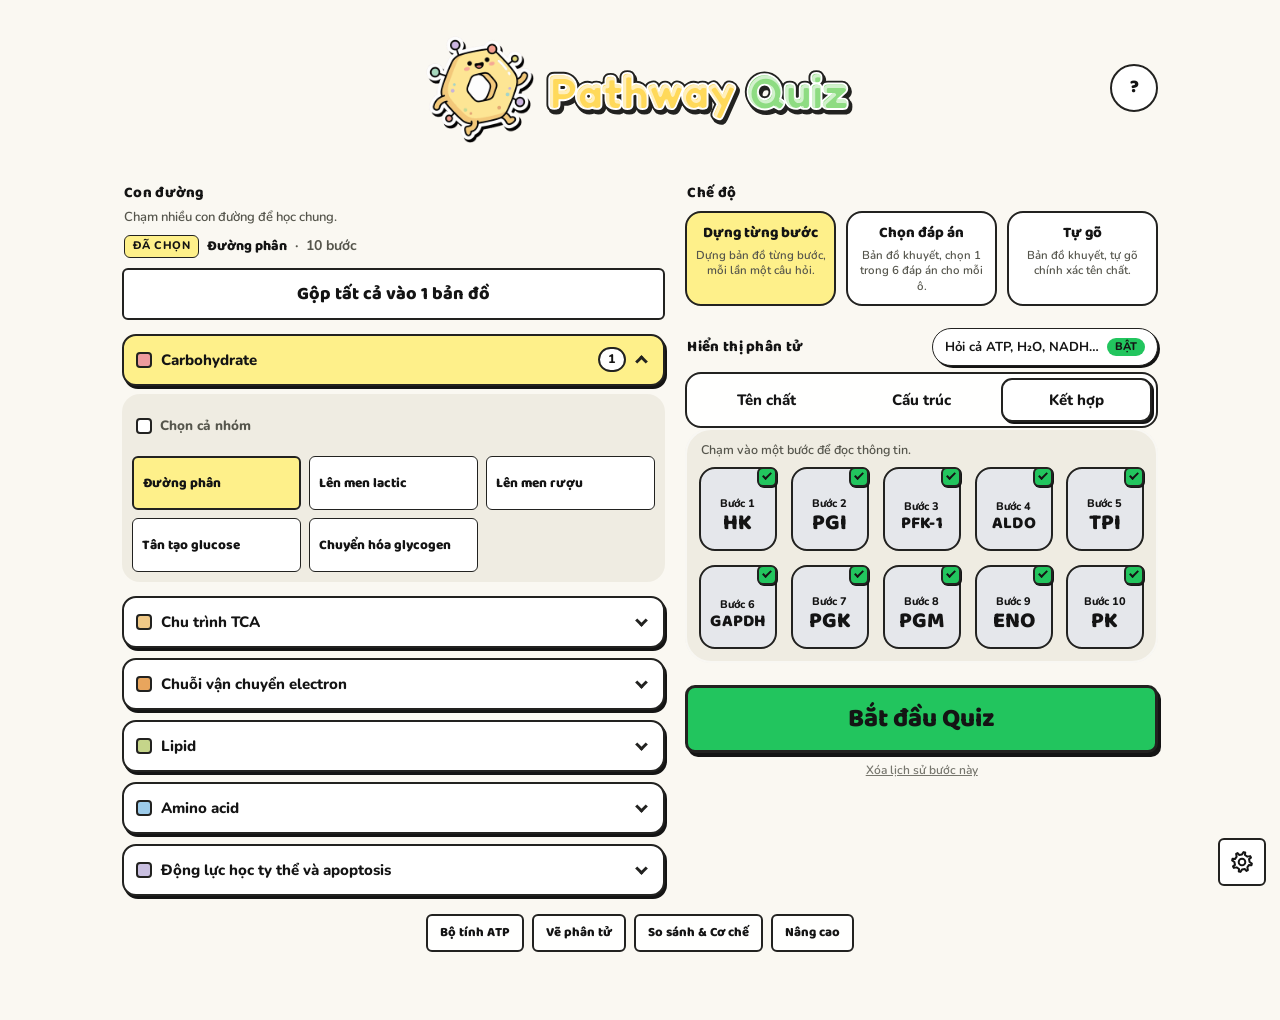
==== pathway_quiz.html @ 25099651 "ui(group-d): clean up step context strings, complete verification and acceptance criteria" ====
<!doctype html>
<!-- Pathway Quiz. Bản quyền © 2026 Benjamin E. Peterson. Bảo lưu mọi quyền. Được phép sử dụng miễn phí cho mục đích tự học và giảng dạy; xem LICENSE. Bản dịch tiếng Việt: Hybrid Catalog. -->
<html lang="vi">
<head>
	<meta charset="utf-8">
	<meta name="author" content="Benjamin E. Peterson">
	<meta name="copyright" content="Copyright (c) 2026 Benjamin E. Peterson. All rights reserved.">
	<meta name="viewport" content="width=device-width, initial-scale=1, viewport-fit=cover">
	<meta name="theme-color" content="#FBF8EA">
	<title>Trắc nghiệm Con đường Chuyển hóa</title>
	<link rel="preconnect" href="https://fonts.googleapis.com">
	<link rel="preconnect" href="https://fonts.gstatic.com" crossorigin>
	<link href="https://fonts.googleapis.com/css2?family=Baloo+2:wght@600;700;800&family=Nunito:wght@500;700;800&display=swap" rel="stylesheet">

	<script>
		/* The saved theme goes on the page before the first paint, so a dark page never flashes light. app.js applies it again at start. */
		(function () {
			var theme = 'light';
			try {
				var doc = JSON.parse(window.localStorage.getItem('mg.v1') || 'null');
				var pref = doc && doc.settings ? doc.settings.theme : null;
				if (pref === 'dark' || (pref === 'auto' && window.matchMedia && window.matchMedia('(prefers-color-scheme: dark)').matches)) { theme = 'dark'; }
			} catch (err) { theme = 'light'; }
			document.documentElement.setAttribute('data-theme', theme);
			if (theme === 'dark') { document.querySelector('meta[name="theme-color"]').setAttribute('content', '#282A36'); }
		})();
	</script>
<style>
:root {
/* === Thang viền & Bo góc (Border & Radius Hierarchy) === */
--mg-border-strong: 3px;
--mg-border-mid: 2px;
--mg-border-thin: 1px;
--mg-hairline: rgba(20, 20, 20, 0.14);
--mg-border: var(--mg-border-mid);

--mg-radius-lg: 14px;
--mg-radius-md: 10px;
--mg-radius-sm: 6px;
--mg-radius: var(--mg-radius-md);

/* === Thang bóng đổ (Shadow Hierarchy) === */
--mg-shadow-color: #141414;
--mg-shadow-strong: 3px 4px 0 var(--mg-shadow-color);
--mg-shadow-soft: 1px 2px 0 var(--mg-shadow-color);
--mg-shadow-none: none;
--mg-shadow: var(--mg-shadow-none);
--mg-shadow-sm: var(--mg-shadow-none);

/* === 1. Bảng màu Trung tính (Neutral Core Tokens) === */
--mg-bg: #FAF8F2;
--mg-ink: #141414;
--mg-ink-soft: #55554C;
--mg-line: #222220;
--mg-panel: #EFECE2;
--mg-surface: #FFFFFF;
--mg-surface-alpha: rgba(255, 255, 255, 0.9);
--mg-surface-soft: rgba(255, 255, 255, 0.7);
--mg-surface-faint: rgba(255, 255, 255, 0.5);
--mg-paper: #FFFFFF;
--mg-paper-soft: rgba(255, 255, 255, 0.6);
--mg-chartpaper: #FAF8F2;
--mg-scrim: rgba(20, 20, 20, 0.4);
--mg-placeholder: #8C8B82;

/* === 2. Màu nhấn & Trạng thái Chọn/Hỏi (Accent & Selection) === */
--mg-question: #FEF08A;
--mg-start: #22C55E;
--mg-start-hover: #16A34A;
--mg-option: var(--mg-surface);
--mg-option-hover: #F3F0E6;
--mg-enzyme-bg: var(--mg-panel);

/* === 3. Phản hồi Đúng / Sai (2 Feedback Colors Only) === */
--mg-correct: #22C55E;
--mg-wrong: #EF4444;
--mg-error-bg: #FEF2F2;
--mg-error-ink: #991B1B;
--mg-missed-line: var(--mg-wrong);
--mg-missed-fill: #FEE2E2;

/* === 4. Chip Cofactors (2 Nhóm màu + 1 Trung tính viền) === */
--mg-chip-adenylate: #FDE047;
--mg-chip-redox: #93C5FD;
--mg-chip-carrier: var(--mg-surface);
--mg-chip-ink: #141414;

/* === Aliases tương thích ngược cho SVG/Map & Components === */
--mg-blue: #2563EB;
--mg-orange: #EA580C;
--mg-gold: #FDE047;
--mg-sky: #93C5FD;
--mg-peach: #FDBA74;
--mg-gray: #E5E7EB;
--mg-art-bg: transparent;
--mg-on-paper: #141414;
--mg-ink-contrast: #FFFFFF;
--mg-outline-fill: #FFFFFF;
--mg-outline-stroke: #141414;
--mg-on-fill: #FFFFFF;
--mg-switch-track: #E5E7EB;
--mg-excluded-bg: #F3F0E6;
--mg-excluded-ink: #78716C;
--mg-panel-inset: rgba(255, 255, 255, 0.6);
--mg-struct: #141414;
--mg-struct-hl: #2563EB;
--mg-struct-pill: #DBEAFE;
--mg-map-adenylate: var(--mg-chip-adenylate);
--mg-map-adenylate-ink: #713F12;
--mg-map-redox: var(--mg-chip-redox);
--mg-map-redox-ink: #1E3A8A;
--mg-map-carrier: var(--mg-panel);
--mg-map-carrier-ink: #141414;
--mg-map-small: #FFFFFF;
--mg-map-small-ink: #141414;
--mg-tile-dim: none;
color-scheme: light;
--mg-tap: 44px;
--mg-max: 1100px;
--mg-font-display: 'Baloo 2', system-ui, 'Segoe UI', Roboto, sans-serif;
--mg-font-body: 'Nunito', system-ui, 'Segoe UI', Roboto, sans-serif;
--mg-font: var(--mg-font-body);
}
[data-theme="dark"] {
--mg-border-strong: 3px;
--mg-border-mid: 2px;
--mg-border-thin: 1px;
--mg-hairline: rgba(244, 244, 240, 0.14);
--mg-shadow-color: rgba(0, 0, 0, 0.5);

/* === 1. Bảng màu Trung tính Dark === */
--mg-bg: #21222C;
--mg-ink: #F4F4F0;
--mg-ink-soft: #A6ACCD;
--mg-line: #4E5579;
--mg-panel: #282A36;
--mg-surface: #343746;
--mg-surface-alpha: rgba(52, 55, 70, 0.9);
--mg-surface-soft: rgba(52, 55, 70, 0.7);
--mg-surface-faint: rgba(52, 55, 70, 0.5);
--mg-paper: #282A36;
--mg-paper-soft: #282A36;
--mg-chartpaper: #21222C;
--mg-scrim: rgba(15, 16, 22, 0.75);
--mg-placeholder: #7982A9;

/* === 2. Màu nhấn & Trạng thái Chọn/Hỏi Dark === */
--mg-question: #4C4863;
--mg-start: #535CA8;
--mg-start-hover: #5E67B4;
--mg-option: var(--mg-surface);
--mg-option-hover: #414558;
--mg-enzyme-bg: var(--mg-panel);

/* === 3. Phản hồi Đúng / Sai Dark === */
--mg-correct: #4ADE80;
--mg-wrong: #F87171;
--mg-error-bg: #452327;
--mg-error-ink: #FCA5A5;
--mg-missed-line: var(--mg-wrong);
--mg-missed-fill: #3A1D22;

/* === 4. Chip Cofactors Dark === */
--mg-chip-adenylate: #854D0E;
--mg-chip-redox: #1E40AF;
--mg-chip-carrier: var(--mg-surface);
--mg-chip-ink: #F4F4F0;

/* === Aliases tương thích Dark === */
--mg-blue: #60A5FA;
--mg-orange: #FB923C;
--mg-gold: #FACC15;
--mg-sky: #60A5FA;
--mg-peach: #FDBA74;
--mg-gray: #374151;
--mg-art-bg: transparent;
--mg-ink-contrast: #21222C;
--mg-outline-fill: #F4F4F0;
--mg-outline-stroke: #191A21;
--mg-on-fill: #FBFBF8;
--mg-switch-track: #44475A;
--mg-excluded-bg: #2B2D3C;
--mg-excluded-ink: #8189AD;
--mg-panel-inset: rgba(244, 244, 240, 0.05);
--mg-struct: #F4F4F0;
--mg-struct-hl: #60A5FA;
--mg-struct-pill: #1E3A8A;
--mg-map-adenylate: var(--mg-chip-adenylate);
--mg-map-adenylate-ink: #FEF08A;
--mg-map-redox: var(--mg-chip-redox);
--mg-map-redox-ink: #DBEAFE;
--mg-map-carrier: #383B4D;
--mg-map-carrier-ink: #ECECF4;
--mg-map-small: #343746;
--mg-map-small-ink: #ECECF4;
--mg-tile-dim: brightness(0.8) saturate(0.85);
color-scheme: dark;
}
*,
*::before,
*::after {
box-sizing: border-box;
}
html {
-webkit-text-size-adjust: 100%;
text-size-adjust: 100%;
background: var(--mg-bg);
}
html.mg-lock {
overflow: hidden;
}
body {
margin: 0;
min-height: 100vh;
min-height: 100dvh;
background: var(--mg-bg);
color: var(--mg-ink);
font: 700 16px/1.35 var(--mg-font);
-webkit-font-smoothing: antialiased;
-webkit-tap-highlight-color: transparent;
}
button,
input,
select,
textarea {
font: inherit;
color: inherit;
}
button {
touch-action: manipulation;
}
:focus-visible {
outline: 3px solid var(--mg-blue);
outline-offset: 3px;
}
@keyframes mg-fade {
from { opacity: 0; }
to { opacity: 1; }
}
@keyframes mg-enter {
from { opacity: 0; }
to { opacity: 1; }
}
@keyframes mg-shake {
10%,
90% { transform: translateX(-2px); }
20%,
80% { transform: translateX(4px); }
30%,
50%,
70% { transform: translateX(-7px); }
40%,
60% { transform: translateX(7px); }
}
@keyframes mg-pop {
0% { transform: scale(0.6); }
55% { transform: scale(1.08); }
100% { transform: scale(1); }
}
@keyframes mg-toast-in {
from { opacity: 0; transform: translateY(8px); }
to { opacity: 1; transform: none; }
}
.shake {
animation: mg-shake 0.42s cubic-bezier(0.36, 0.07, 0.19, 0.97) both;
}
.pop {
animation: mg-pop 0.35s cubic-bezier(0.3, 1.4, 0.6, 1) both;
}
.mg-app {
position: relative;
min-height: 100vh;
min-height: 100dvh;
background: var(--mg-bg);
overflow-x: hidden;
overflow-x: clip;
}
.mg-backdrop {
position: fixed;
inset: 0;
z-index: 0;
overflow: hidden;
pointer-events: none;
}
.mg-backdrop svg {
position: absolute;
inset: 0;
width: 100%;
height: 100%;
opacity: 0.2;
filter: blur(7px);
}
.mg-stage {
position: relative;
z-index: 1;
min-height: 100vh;
min-height: 100dvh;
}
.mg-screen {
position: relative;
width: 100%;
max-width: var(--mg-max);
min-height: 100vh;
min-height: 100dvh;
margin: 0 auto;
padding: 12px 16px 104px;
}
.mg-screen.is-entering {
animation: mg-enter 0.24s ease-out both;
}
.mg-screen.mg-screen--quiz {
max-width: none;
padding: 0;
}
.mg-corner {
position: fixed;
inset: 0;
z-index: 30;
pointer-events: none;
}
.mg-corner__back,
.mg-corner__gear {
position: absolute;
bottom: 14px;
pointer-events: auto;
}
.mg-corner__back {
left: 14px;
}
.mg-corner__gear {
right: 14px;
}
.mg-app[data-screen="select"] .mg-corner__back,
.mg-app[data-screen="quiz"] .mg-corner__back,
.mg-app[data-screen="quiz"] .mg-corner__gear,
.mg-app[data-screen="results"] .mg-corner__gear {
display: none;
}
@media (max-height: 520px) {
.mg-corner__back,
.mg-corner__gear {
top: 10px;
bottom: auto;
}
}
.mg-title {
margin: 0;
font: 800 30px/1.1 var(--mg-font);
letter-spacing: 0.01em;
text-align: center;
}
.mg-brand {
display: flex;
align-items: center;
justify-content: center;
gap: 8px;
}
.mg-brand__mascot {
flex: none;
width: 62px;
height: auto;
transform-origin: 50% 90%;
animation: mg-bob 3.4s ease-in-out infinite;
}
.mg-brand__text {
display: block;
line-height: 0;
}
.mg-brand__title {
display: block;
width: auto;
height: 46px;
overflow: visible;
}
.mg-brand__sr {
position: absolute;
width: 1px;
height: 1px;
overflow: hidden;
clip: rect(0 0 0 0);
white-space: nowrap;
}
@keyframes mg-bob {
0%, 100% { transform: translateY(0) rotate(-3deg); }
50% { transform: translateY(-4px) rotate(3deg); }
}
@media (prefers-reduced-motion: reduce) {
.mg-brand__mascot { animation: none; }
}
.mg-subtitle {
margin: 4px 0 0;
font: 700 15px/1.35 var(--mg-font);
color: var(--mg-ink-soft);
text-align: center;
}
.mg-label {
margin: 0 0 6px 2px;
font: 800 14px/1.2 var(--mg-font);
color: var(--mg-ink-soft);
}
.mg-hint {
margin: 10px 2px 0;
font: 700 13px/1.4 var(--mg-font);
color: var(--mg-ink-soft);
text-align: center;
}
.mg-outlined {
color: var(--mg-outline-fill);
text-shadow:
0 3px 0 var(--mg-outline-stroke),
0 -2px 0 var(--mg-outline-stroke),
-2px 0 0 var(--mg-outline-stroke),
2px 0 0 var(--mg-outline-stroke),
-2px -2px 0 var(--mg-outline-stroke),
2px -2px 0 var(--mg-outline-stroke),
-2px 2px 0 var(--mg-outline-stroke),
2px 2px 0 var(--mg-outline-stroke);
}
@supports (paint-order: stroke fill) {
.mg-outlined {
text-shadow: none;
-webkit-text-stroke: 5px var(--mg-outline-stroke);
paint-order: stroke fill;
word-spacing: 0.16em;
}
}
.mg-btn {
display: inline-flex;
align-items: center;
justify-content: center;
gap: 8px;
min-height: var(--mg-tap);
margin: 0;
padding: 10px 20px;
font: 800 18px/1.15 var(--mg-font);
color: var(--mg-ink);
text-align: center;
background: var(--mg-option);
border: var(--mg-border) solid var(--mg-line);
border-radius: 16px;
box-shadow: var(--mg-shadow-sm);
cursor: pointer;
user-select: none;
transition: transform 0.08s ease, box-shadow 0.08s ease, background-color 0.15s ease;
}
.mg-btn:active:not(:disabled) {
transform: translate(2px, 3px);
box-shadow: 1px 1px 0 var(--mg-shadow-color);
}
.mg-btn:disabled {
opacity: 0.5;
cursor: default;
}
.mg-btn--primary {
width: 100%;
min-height: 64px;
padding: 10px 20px;
font-size: 24px;
background: var(--mg-start);
border-radius: 20px;
box-shadow: var(--mg-shadow);
}
.mg-btn--ghost {
background: var(--mg-surface-alpha);
}
.mg-btn--danger {
background: var(--mg-wrong);
color: var(--mg-on-paper);
}
.mg-btn--danger.is-armed {
background: var(--mg-orange);
color: var(--mg-on-fill);
text-shadow: 0 1px 0 var(--mg-on-paper);
}
.mg-empty {
display: flex;
flex-direction: column;
align-items: center;
justify-content: center;
gap: 4px;
min-height: 120px;
padding: 18px 14px;
text-align: center;
border: 2.5px dashed var(--mg-placeholder);
border-radius: 18px;
}
.mg-empty__title {
margin: 0;
font: 800 17px/1.25 var(--mg-font);
color: var(--mg-ink);
}
.mg-empty__text {
margin: 0;
font: 700 13.5px/1.4 var(--mg-font);
color: var(--mg-ink-soft);
}
.mg-history {
display: flex;
flex-wrap: wrap;
justify-content: center;
gap: 8px 10px;
margin: 12px 0 0;
}
.mg-history__btn {
padding: 6px 18px;
font-size: 15px;
}
.mg-history__btn.is-armed {
background: var(--mg-orange);
color: var(--mg-on-fill);
text-shadow: 0 1px 0 var(--mg-on-paper);
}
.mg-btn--block {
width: 100%;
}
.mg-btn--icon {
width: 48px;
min-width: 48px;
height: 48px;
min-height: 48px;
padding: 0;
background: var(--mg-surface);
border-radius: 50%;
}
.mg-btn--icon .mg-icon {
width: 24px;
height: 24px;
}
.mg-card {
position: relative;
padding: 16px;
background: var(--mg-surface);
border: var(--mg-border) solid var(--mg-line);
border-radius: var(--mg-radius);
box-shadow: var(--mg-shadow);
}
.mg-card--question {
background: var(--mg-question);
}
.mg-card--option {
background: var(--mg-option);
}
.mg-option {
position: relative;
display: flex;
align-items: center;
justify-content: center;
width: 100%;
min-height: 72px;
margin: 0;
padding: 10px 8px;
overflow: hidden;
font: 800 18px/1.15 var(--mg-font);
color: var(--mg-ink);
text-align: center;
background: var(--mg-option);
border: var(--mg-border) solid var(--mg-line);
border-radius: var(--mg-radius);
box-shadow: var(--mg-shadow);
cursor: pointer;
user-select: none;
transition: transform 0.08s ease, box-shadow 0.08s ease, background-color 0.2s ease, opacity 0.2s ease;
}
.mg-option > svg {
display: block;
max-width: 100%;
height: auto;
}
.mg-option:active:not(:disabled):not(.is-disabled):not(.is-eliminated) {
transform: translate(2px, 3px);
box-shadow: 2px 2px 0 var(--mg-shadow-color);
}
.mg-option.is-correct {
background: var(--mg-correct);
}
.mg-option.is-wrong {
background: var(--mg-wrong);
}
.mg-option.is-disabled {
cursor: default;
}
.mg-option.is-eliminated {
background: var(--mg-gray);
box-shadow: none;
opacity: 0.45;
cursor: not-allowed;
}
.mg-option.is-correct::after,
.mg-option.is-wrong::after {
content: "";
position: absolute;
left: 50%;
top: 50%;
width: min(58%, 110px);
aspect-ratio: 1 / 1;
transform: translate(-50%, -50%);
background: center / contain no-repeat;
opacity: 0.2;
pointer-events: none;
}
.mg-option.is-correct::after {
background-image: url("data:image/svg+xml,%3Csvg xmlns='http://www.w3.org/2000/svg' viewBox='0 0 24 24'%3E%3Cpath d='M4 12.5l5 5L20 6.5' fill='none' stroke='%23141414' stroke-width='3' stroke-linecap='round' stroke-linejoin='round'/%3E%3C/svg%3E");
}
.mg-option.is-wrong::after {
background-image: url("data:image/svg+xml,%3Csvg xmlns='http://www.w3.org/2000/svg' viewBox='0 0 24 24'%3E%3Cpath d='M6 6l12 12M18 6L6 18' fill='none' stroke='%23141414' stroke-width='3' stroke-linecap='round'/%3E%3C/svg%3E");
}
.mg-grid {
display: grid;
gap: 12px;
}
.mg-grid--2x2 {
grid-template-columns: repeat(2, minmax(0, 1fr));
}
.mg-grid--2x3 {
grid-template-columns: repeat(3, minmax(0, 1fr));
}
.mg-grid--2x3 .mg-option {
min-height: 84px;
font-size: clamp(15px, 4.4vw, 18px);
}
.mg-grid--auto {
grid-template-columns: repeat(auto-fill, minmax(var(--mg-min, 120px), 1fr));
}
.mg-tile {
position: relative;
min-width: 0;
min-height: 84px;
container-type: inline-size;
background: var(--mg-gray);
border: var(--mg-border) solid var(--mg-line);
border-radius: 16px;
box-shadow: var(--mg-shadow-sm);
transition: opacity 0.2s ease;
}
.mg-tile__body {
display: flex;
flex-direction: column;
align-items: center;
justify-content: center;
gap: 3px;
width: 100%;
height: 100%;
min-height: 78px;
margin: 0;
padding: 20px 1px 8px;
background: transparent;
border: 0;
border-radius: 12px;
color: var(--mg-ink);
text-align: center;
cursor: pointer;
}
.mg-tile__step {
font: 800 11px/1 var(--mg-font);
color: var(--mg-ink);
white-space: nowrap;
}
.mg-tile__name {
font: 800 19px/1.05 var(--mg-font);
font-size: min(19px, 34cqi);
letter-spacing: 0.01em;
white-space: nowrap;
}
.mg-tile__name.is-long {
font-size: min(14px, 26cqi);
}
.mg-tile__name.is-xlong {
font-size: min(14px, calc(150cqi / var(--n, 8)));
}
.mg-tile__pct {
display: inline-flex;
align-items: center;
gap: 3px;
font: 800 12px/1 var(--mg-font);
white-space: nowrap;
}
.mg-tile__pct .mg-icon {
width: 13px;
height: 13px;
stroke-width: 3.4;
}
.mg-tile__toggle {
position: absolute;
top: -14px;
right: -14px;
z-index: 2;
display: flex;
align-items: center;
justify-content: center;
width: 44px;
height: 44px;
margin: 0;
padding: 0;
background: transparent;
border: 0;
border-radius: 50%;
cursor: pointer;
}
.mg-tile__toggle::before {
content: "";
position: absolute;
left: 50%;
top: 50%;
width: 22px;
height: 22px;
transform: translate(-50%, -50%);
background: var(--mg-surface);
border: 2.5px solid var(--mg-line);
border-radius: 50%;
}
.mg-tile__toggle .mg-icon {
position: relative;
width: 12px;
height: 12px;
stroke-width: 3.4;
}
.mg-tile.is-excluded {
background: var(--mg-excluded-bg) !important;
border-style: dashed;
box-shadow: none;
opacity: 0.85;
}
.mg-tile.is-excluded .mg-tile__name,
.mg-tile.is-excluded .mg-tile__step {
color: var(--mg-excluded-ink);
}
.mg-tiles {
display: grid;
grid-template-columns: repeat(var(--mg-cols, 5), minmax(0, 1fr));
gap: 10px;
}
.mg-panel {
padding: 14px;
background: var(--mg-panel);
border-radius: 26px;
box-shadow: inset 0 0 0 2px var(--mg-panel-inset);
}
.mg-choices {
display: grid;
grid-template-columns: repeat(3, minmax(0, 1fr));
gap: 10px;
}
.mg-choice {
display: flex;
flex-direction: column;
align-items: flex-start;
gap: 5px;
min-width: 0;
min-height: 96px;
margin: 0;
padding: 11px 10px 10px;
color: var(--mg-ink);
text-align: left;
background: var(--mg-option);
border: var(--mg-border) solid var(--mg-line);
border-radius: 16px;
box-shadow: var(--mg-shadow-sm);
cursor: pointer;
transition: transform 0.08s ease, box-shadow 0.08s ease, background-color 0.15s ease;
}
.mg-choice:active {
transform: translate(2px, 3px);
box-shadow: 1px 1px 0 var(--mg-shadow-color);
}
.mg-choice.is-selected {
background: var(--mg-question);
}
.mg-choice__dot {
display: block;
flex: none;
width: 16px;
height: 16px;
background: var(--mg-gold);
border: 2.5px solid var(--mg-line);
border-radius: 50%;
}
.mg-choice__title {
font: 800 16px/1.15 var(--mg-font);
overflow-wrap: anywhere;
}
.mg-choice__text {
font: 700 12px/1.3 var(--mg-font);
color: var(--mg-ink-soft);
overflow-wrap: anywhere;
}
.mg-choice--mode {
align-items: center;
justify-content: center;
min-height: 56px;
text-align: center;
}
.mg-segmented {
display: flex;
gap: 4px;
padding: 4px;
background: var(--mg-surface-alpha);
border: var(--mg-border) solid var(--mg-line);
border-radius: 16px;
}
.mg-segmented > button {
flex: 1 1 0;
min-width: 0;
min-height: var(--mg-tap);
margin: 0;
padding: 6px 6px;
background: transparent;
border: 2.5px solid transparent;
border-radius: 11px;
font: 800 15px/1.1 var(--mg-font);
color: var(--mg-ink);
cursor: pointer;
}
.mg-segmented > button.is-active,
.mg-segmented > button[aria-pressed="true"] {
background: var(--mg-option);
border-color: var(--mg-line);
box-shadow: 2px 2px 0 var(--mg-shadow-color);
}
.mg-switch {
position: relative;
flex: none;
width: 64px;
height: 44px;
margin: 0;
padding: 0;
background: transparent;
border: 0;
cursor: pointer;
}
.mg-switch::before {
content: "";
position: absolute;
left: 3px;
right: 3px;
top: 5px;
bottom: 5px;
background: var(--mg-switch-track);
border: var(--mg-border) solid var(--mg-line);
border-radius: 999px;
}
.mg-switch::after {
content: "";
position: absolute;
top: 11px;
left: 9px;
width: 22px;
height: 22px;
background: var(--mg-ink);
border-radius: 50%;
transition: transform 0.18s ease;
}
.mg-switch[aria-checked="true"]::before {
background: var(--mg-correct);
}
.mg-switch[aria-checked="true"]::after {
transform: translateX(24px);
}
.mg-input {
display: block;
width: 100%;
min-height: 56px;
padding: 12px 16px;
font: 800 20px/1.2 var(--mg-font);
color: var(--mg-ink);
background: var(--mg-surface);
border: var(--mg-border) solid var(--mg-line);
border-radius: 16px;
box-shadow: var(--mg-shadow-sm);
outline: none;
}
.mg-input:focus {
outline: 3px solid var(--mg-blue);
outline-offset: 3px;
}
.mg-input::placeholder {
color: var(--mg-placeholder);
font-weight: 700;
}
.mg-chip {
display: inline-flex;
align-items: center;
justify-content: center;
min-width: 52px;
height: 30px;
padding: 0 11px;
font: 800 13px/1 var(--mg-font);
white-space: nowrap;
background: var(--mg-gray);
border: 2.5px solid var(--mg-line);
border-radius: 999px;
box-shadow: 2px 2px 0 var(--mg-shadow-color);
}
.mg-chip--adenylate {
background: var(--mg-chip-adenylate);
}
.mg-chip--redox {
background: var(--mg-chip-redox);
}
.mg-chip--carrier {
background: var(--mg-chip-carrier);
}
.mg-chip--small {
background: var(--mg-gray);
}
.mg-header {
display: flex;
align-items: center;
gap: 14px;
padding: 10px 14px;
font: 800 24px/1 var(--mg-font);
}
.mg-count {
display: inline-flex;
align-items: center;
gap: 6px;
font: 800 24px/1 var(--mg-font);
font-variant-numeric: tabular-nums;
}
.mg-count .mg-icon {
width: 26px;
height: 26px;
}
.mg-count--right .mg-icon__disc {
fill: var(--mg-correct);
}
.mg-count--wrong .mg-icon__disc {
fill: var(--mg-wrong);
}
.mg-timer {
margin-left: auto;
font: 800 24px/1 var(--mg-font);
font-variant-numeric: tabular-nums;
}
.mg-progress {
position: relative;
height: 14px;
overflow: hidden;
background: var(--mg-surface);
border: 2.5px solid var(--mg-line);
border-radius: 999px;
}
.mg-progress > span {
display: block;
height: 100%;
width: 0;
background: var(--mg-correct);
transition: width 0.3s ease;
}
.mg-icon {
display: block;
flex: none;
width: 22px;
height: 22px;
overflow: visible;
fill: none;
stroke: currentColor;
stroke-width: 2.8;
stroke-linecap: round;
stroke-linejoin: round;
}
.mg-icon__disc {
fill: var(--mg-surface);
stroke: var(--mg-ink);
stroke-width: 2;
}
.mg-modal {
position: fixed;
inset: 0;
z-index: 50;
display: flex;
align-items: center;
justify-content: center;
padding: 16px;
background: var(--mg-scrim);
animation: mg-fade 0.18s ease-out both;
}
.mg-modal__panel {
position: relative;
width: min(100%, 480px);
max-width: 560px;
max-height: calc(100vh - 32px);
max-height: calc(100dvh - 32px);
overflow-y: auto;
padding: 22px 20px 20px;
background: var(--mg-surface);
border: var(--mg-border) solid var(--mg-line);
border-radius: 22px;
box-shadow: var(--mg-shadow);
}
.mg-modal__panel--wide {
width: min(100%, 560px);
}
.mg-sheet {
width: min(100%, 560px);
max-width: 560px;
margin-left: auto;
margin-right: auto;
}
.mg-modal__panel.mg-card--option {
background: var(--mg-option);
}
.mg-modal__panel:focus {
outline: none;
}
.mg-modal__close {
position: absolute;
top: 10px;
right: 10px;
z-index: 2;
}
.mg-modal__title {
margin: 0 44px 14px 0;
font: 800 26px/1.1 var(--mg-font);
}
.mg-settings {
display: grid;
gap: 12px;
}
.mg-settings__note {
margin: 0;
font: 700 14px/1.4 var(--mg-font);
color: var(--mg-ink-soft);
}
.mg-setting {
display: grid;
grid-template-columns: minmax(0, 1fr) auto;
align-items: center;
gap: 12px;
padding: 12px 14px;
background: var(--mg-option);
border: 2.5px solid var(--mg-line);
border-radius: 16px;
}
.mg-setting--stack {
grid-template-columns: minmax(0, 1fr);
}
.mg-setting__title {
font: 800 17px/1.25 var(--mg-font);
}
.mg-setting__text {
margin-top: 2px;
font: 700 13px/1.35 var(--mg-font);
color: var(--mg-ink-soft);
}
.mg-setting--stack .mg-btn {
margin-top: 12px;
}
.mg-toasts {
position: fixed;
left: 0;
right: 0;
bottom: 84px;
z-index: 60;
display: flex;
flex-direction: column;
align-items: center;
gap: 8px;
padding: 0 16px;
pointer-events: none;
}
.mg-toast {
max-width: min(100%, 420px);
padding: 11px 18px;
font: 800 16px/1.3 var(--mg-font);
text-align: center;
background: var(--mg-surface);
border: var(--mg-border) solid var(--mg-line);
border-radius: 16px;
box-shadow: var(--mg-shadow-sm);
animation: mg-toast-in 0.2s ease-out both;
transition: opacity 0.2s ease, transform 0.2s ease;
}
.mg-toast.is-leaving {
opacity: 0;
transform: translateY(6px);
}
@media (max-width: 899px) {
.mg-toasts {
top: calc(env(safe-area-inset-top, 0px) + 76px);
bottom: auto;
}
}
.mg-select__head {
padding-top: 6px;
}
.mg-select__body {
display: grid;
grid-template-columns: minmax(0, 1fr);
gap: 16px;
margin-top: 10px;
}
.mg-section {
margin-top: 16px;
}
.mg-section:first-child {
margin-top: 0;
}
.mg-intro {
display: flex;
flex-wrap: wrap;
align-items: center;
justify-content: center;
gap: 6px 10px;
width: fit-content;
max-width: 100%;
margin: 8px auto 0;
padding: 6px 8px 6px 16px;
background: var(--mg-surface-soft);
border: 2.5px solid var(--mg-line);
border-radius: 14px;
font: 700 14px/1.3 var(--mg-font);
}
.mg-intro__more {
min-height: 36px;
padding: 2px 14px;
font-size: 14px;
}
.mg-intro__close {
width: 36px;
height: 36px;
min-height: 36px;
}
.mg-help-open {
display: flex;
width: fit-content;
margin: 8px auto 0;
min-height: var(--mg-tap);
padding: 6px 18px;
font-size: 16px;
}
.mg-howto {
margin: 0;
padding: 0 0 4px 22px;
display: grid;
gap: 12px;
font: 700 15px/1.4 var(--mg-font);
}
.mg-howto strong {
display: block;
font-weight: 800;
}
.mg-howto span {
color: var(--mg-ink-soft);
}
.mg-select__foot {
margin-top: 18px;
padding-bottom: 124px;
}
.mg-select__foot .mg-select__tools > .mg-btn {
margin-top: 0;
}
.mg-dock {
position: fixed;
left: 0;
right: 0;
bottom: 0;
z-index: 25;
padding: 12px 84px calc(14px + env(safe-area-inset-bottom, 0px)) 14px;
background: var(--mg-bg);
border-top: var(--mg-border) solid var(--mg-line);
}
.mg-dock .mg-btn--primary {
min-height: 60px;
font-size: 22px;
}
.mg-advanced {
display: flex;
flex-direction: column;
gap: 18px;
}
.mg-advanced__text {
margin: 0;
font: 700 16px/1.45 var(--mg-font);
color: var(--mg-ink);
}
.mg-dock__total {
margin: 0 0 8px;
font: 800 15px/1.2 var(--mg-font);
color: var(--mg-ink);
text-align: center;
}
.mg-panel--steps {
max-height: 44vh;
overflow-y: auto;
scrollbar-width: thin;
}
.mg-detail {
display: flex;
flex-direction: column;
gap: 14px;
}
.mg-detail__head {
display: grid;
grid-template-columns: auto minmax(0, 1fr);
align-items: center;
gap: 10px;
padding-right: 40px;
}
.mg-detail__head--solo {
grid-template-columns: minmax(0, 1fr);
}
.mg-detail__code {
align-self: start;
font: 800 30px/1 var(--mg-font);
color: var(--mg-ink-soft);
white-space: nowrap;
}
.mg-detail__chip {
align-self: start;
height: 34px;
font-size: 15px;
}
.mg-detail__title {
margin: 0;
font: 800 26px/1.12 var(--mg-font);
text-align: center;
overflow-wrap: break-word;
}
.mg-detail__title.is-long {
font-size: 21px;
-webkit-text-stroke-width: 3px;
}
.mg-detail__title.is-xlong {
font-size: 20px;
-webkit-text-stroke-width: 3px;
}
.mg-detail__struct {
display: flex;
align-items: center;
justify-content: center;
min-height: 170px;
padding: 6px;
background: var(--mg-paper-soft);
border-radius: 16px;
}
.mg-detail__struct svg {
display: block;
max-width: 100%;
height: auto;
}
.mg-info {
display: grid;
gap: 6px;
margin: 0;
padding: 12px 14px;
background: var(--mg-surface-faint);
border-radius: 16px;
}
.mg-info__row {
display: flex;
align-items: baseline;
justify-content: space-between;
gap: 12px;
font: 800 15px/1.35 var(--mg-font);
}
.mg-info dt {
flex: none;
font-weight: 700;
color: var(--mg-ink-soft);
}
.mg-info dd {
min-width: 0;
margin: 0;
text-align: right;
overflow-wrap: anywhere;
}
.mg-detail__note {
margin: 0;
font: 700 15px/1.45 var(--mg-font);
}
.mg-eq {
display: flex;
flex-direction: column;
align-items: center;
gap: 6px;
}
.mg-eq__side {
display: flex;
flex: none;
flex-wrap: wrap;
align-items: center;
justify-content: center;
gap: 8px 6px;
max-width: 100%;
}
.mg-eq__item {
display: flex;
flex-direction: column;
align-items: center;
gap: 3px;
min-width: 0;
}
.mg-eq__mol {
display: flex;
align-items: center;
justify-content: center;
width: 100px;
height: 80px;
padding: 4px;
background: var(--mg-paper);
border: 2.5px solid var(--mg-line);
border-radius: 14px;
}
.mg-eq__mol svg {
display: block;
max-width: 100%;
height: auto;
}
.mg-eq__mol--text {
font: 800 15px/1 var(--mg-font);
}
.mg-eq__name {
max-width: 110px;
font: 800 12px/1.15 var(--mg-font);
text-align: center;
overflow-wrap: anywhere;
}
.mg-eq__op {
font: 800 20px/1 var(--mg-font);
padding: 0 2px;
}
.mg-eq__arrow {
display: flex;
flex: none;
flex-direction: column;
align-items: center;
gap: 2px;
}
.mg-eq__enz {
padding: 3px 9px;
font: 800 13px/1.2 var(--mg-font);
background: var(--mg-question);
border: 2.5px solid var(--mg-line);
border-radius: 999px;
}
.mg-eq__line {
display: block;
width: 16px;
height: 34px;
fill: none;
stroke: var(--mg-ink);
stroke-width: 2.6;
stroke-linecap: round;
stroke-linejoin: round;
}
.mg-eq__text {
margin: 4px 0 0;
font: 700 14px/1.45 var(--mg-font);
text-align: center;
color: var(--mg-ink-soft);
}
.mg-mastery {
display: flex;
align-items: center;
gap: 10px;
margin: 0;
font: 800 15px/1.2 var(--mg-font);
}
.mg-mastery .mg-progress {
flex: 1 1 auto;
}
.mg-mastery__pct {
min-width: 52px;
font: 800 18px/1 var(--mg-font);
text-align: right;
font-variant-numeric: tabular-nums;
}
.mg-mastery--empty {
color: var(--mg-ink-soft);
font-weight: 700;
text-align: center;
display: block;
}
.mg-results__head {
text-align: center;
margin-bottom: 14px;
}
.mg-results__verdict {
margin: 8px 0 0;
font: 800 17px/1.3 var(--mg-font);
}
.mg-results__body {
display: grid;
gap: 14px;
}
.mg-results__main,
.mg-results__side {
display: grid;
gap: 14px;
align-content: start;
min-width: 0;
}
.mg-score {
display: flex;
align-items: center;
gap: 18px;
padding: 18px;
}
.mg-ring {
position: relative;
flex: none;
width: 128px;
height: 128px;
}
.mg-ring__art {
width: 100%;
height: 100%;
}
.mg-ring__art svg {
display: block;
width: 100%;
height: 100%;
overflow: visible;
}
.mg-ring__value {
position: absolute;
inset: 0;
display: flex;
align-items: center;
justify-content: center;
font: 800 22px/1 var(--mg-font);
font-variant-numeric: tabular-nums;
}
.mg-stats {
display: grid;
grid-template-columns: repeat(2, minmax(0, 1fr));
gap: 12px 14px;
flex: 1 1 auto;
min-width: 0;
}
.mg-stat {
display: flex;
flex-direction: column;
gap: 3px;
min-width: 0;
}
.mg-stat__value {
display: inline-flex;
align-items: center;
gap: 6px;
font: 800 24px/1.05 var(--mg-font);
font-variant-numeric: tabular-nums;
}
.mg-stat__value .mg-icon {
width: 24px;
height: 24px;
}
.mg-stat--right .mg-icon__disc {
fill: var(--mg-correct);
}
.mg-stat--wrong .mg-icon__disc {
fill: var(--mg-wrong);
}
.mg-stat__label {
font: 700 13px/1.2 var(--mg-font);
color: var(--mg-ink-soft);
}
.mg-results__heading {
margin: 0 0 8px;
font: 800 19px/1.2 var(--mg-font);
}
.mg-results__hint {
margin: -4px 0 8px;
font: 700 13px/1.3 var(--mg-font);
color: var(--mg-ink-soft);
}
.mg-results__none {
margin: 0;
font: 800 16px/1.4 var(--mg-font);
}
.mg-bullets {
margin: 0;
padding-left: 20px;
font: 700 15px/1.45 var(--mg-font);
}
.mg-bullets li {
margin: 5px 0;
padding-left: 2px;
}
.mg-missed {
display: grid;
gap: 8px;
margin: 0;
padding: 0;
list-style: none;
}
.mg-missed__item {
display: flex;
align-items: center;
gap: 10px;
width: 100%;
min-height: 48px;
margin: 0;
padding: 9px 12px;
color: var(--mg-ink);
text-align: left;
background: var(--mg-surface);
border: 2.5px solid var(--mg-line);
border-radius: 14px;
font: 800 15px/1.3 var(--mg-font);
cursor: pointer;
overflow-wrap: anywhere;
}
.mg-results__actions {
display: grid;
grid-template-columns: repeat(2, minmax(0, 1fr));
gap: 12px;
}
.mg-results__actions .mg-btn--primary,
.mg-results__actions .mg-btn--wide {
grid-column: 1 / -1;
}
.mg-results__actions .mg-btn:not(.mg-btn--primary) {
width: 100%;
min-height: 52px;
font-size: 16px;
}
.mg-courses {
display: flex;
flex-wrap: wrap;
align-items: center;
gap: 4px 10px;
}
.mg-course-pills {
display: flex;
flex: none;
flex-direction: column;
align-items: flex-start;
}
.mg-choice--course {
flex: 1 1 150px;
min-height: 56px;
flex-direction: row;
align-items: center;
gap: 10px;
}
.mg-choice--small {
flex: none;
flex-direction: row;
align-items: center;
min-height: var(--mg-tap);
padding: 0 2px;
background: none;
border: 0;
border-radius: 12px;
box-shadow: none;
}
.mg-choice--small:active,
.mg-choice--small.is-selected {
transform: none;
box-shadow: none;
background: none;
}
.mg-choice__face {
display: inline-flex;
align-items: center;
gap: 7px;
padding: 3px 12px 3px 8px;
white-space: nowrap;
background: var(--mg-surface-soft);
border: 2px solid var(--mg-line);
border-radius: 12px;
box-shadow: 1px 2px 0 var(--mg-shadow-color);
transition: transform 0.08s ease, box-shadow 0.08s ease, background-color 0.15s ease;
}
.mg-choice--small .mg-choice__dot {
width: 12px;
height: 12px;
border-width: 2px;
}
.mg-choice--small .mg-choice__title {
font-size: 13px;
overflow-wrap: normal;
}
.mg-choice--small.is-selected .mg-choice__face {
background: var(--mg-question);
}
.mg-choice--small:active .mg-choice__face {
transform: translate(1px, 2px);
box-shadow: none;
}
.mg-groups {
display: grid;
gap: 10px;
}
.mg-group__tab {
display: flex;
align-items: center;
gap: 9px;
width: 100%;
min-height: 52px;
margin: 0;
padding: 8px 12px;
color: var(--mg-ink);
font: 800 15px/1.2 var(--mg-font);
text-align: left;
background: var(--mg-option);
border: 2.5px solid var(--mg-line);
border-radius: 14px;
box-shadow: 2px 3px 0 var(--mg-shadow-color);
cursor: pointer;
transition: transform 0.08s ease, box-shadow 0.08s ease, background-color 0.15s ease;
}
.mg-group__tab:active {
transform: translate(2px, 3px);
box-shadow: 1px 1px 0 var(--mg-shadow-color);
}
.mg-group__tab.has-pick {
background: var(--mg-question);
}
.mg-group__dot {
display: inline-block;
flex: none;
width: 16px;
height: 16px;
border: 2px solid var(--mg-line);
border-radius: 4px;
box-sizing: border-box;
}
.mg-group__name {
flex: 1 1 auto;
min-width: 0;
overflow-wrap: anywhere;
}
.mg-group__badge {
flex: none;
min-width: 26px;
padding: 1px 8px;
font: 800 12.5px/1.5 var(--mg-font);
text-align: center;
background: var(--mg-surface);
border: 2px solid var(--mg-line);
border-radius: 999px;
}
.mg-group__chev {
flex: none;
width: 9px;
height: 9px;
margin: 0 5px 3px 2px;
border: solid var(--mg-line);
border-width: 0 3px 3px 0;
transform: rotate(45deg);
transition: transform 0.15s ease;
}
.mg-group__tab.is-open .mg-group__chev {
margin: 4px 5px 0 2px;
transform: rotate(225deg);
}
.mg-group__panel {
margin: 8px 0 4px;
padding: 10px;
background: var(--mg-panel);
border-radius: 18px;
}
.mg-group__panel[hidden] {
display: none;
}
.mg-group__tools {
display: flex;
flex-wrap: wrap;
align-items: center;
justify-content: space-between;
gap: 0 10px;
margin: 0 0 8px 2px;
}
.mg-ptiles {
display: grid;
grid-template-columns: repeat(2, minmax(0, 1fr));
gap: 8px;
}
.mg-ptile {
display: flex;
flex-direction: column;
align-items: flex-start;
justify-content: center;
gap: 4px;
min-width: 0;
min-height: 54px;
margin: 0;
padding: 8px 9px;
color: var(--mg-ink);
text-align: left;
background: var(--mg-option);
border: 2.5px solid var(--mg-line);
border-radius: 14px;
box-shadow: 2px 3px 0 var(--mg-shadow-color);
cursor: pointer;
transition: transform 0.08s ease, box-shadow 0.08s ease, background-color 0.15s ease;
}
.mg-ptile:active {
transform: translate(2px, 3px);
box-shadow: 1px 1px 0 var(--mg-shadow-color);
}
.mg-ptile.is-selected {
background: var(--mg-question);
}
.mg-ptile__head {
display: flex;
align-items: center;
gap: 6px;
min-width: 0;
}
.mg-ptile__check {
position: relative;
flex: none;
width: 16px;
height: 16px;
background: var(--mg-surface);
border: 2px solid var(--mg-line);
border-radius: 5px;
box-sizing: border-box;
}
.mg-ptile.is-selected .mg-ptile__check {
background: var(--mg-ink);
}
.mg-ptile--pick .mg-ptile__dot {
display: none;
}
.mg-ptile--pick {
container-type: inline-size;
}
.mg-ptile--pick .mg-ptile__title {
font-size: min(13px, 8.4cqi);
overflow-wrap: anywhere;
}
.mg-ptile.is-selected .mg-ptile__check::after {
content: '';
position: absolute;
left: 3.5px;
top: 0.5px;
width: 4px;
height: 8px;
border: solid var(--mg-ink-contrast);
border-width: 0 2px 2px 0;
transform: rotate(45deg);
}
.mg-group__pickall {
display: inline-flex;
align-items: center;
gap: 8px;
min-height: 44px;
margin: 0;
padding: 0 8px 0 2px;
color: var(--mg-ink-soft);
font: 800 13.5px/1.2 var(--mg-font);
text-align: left;
background: none;
border: 0;
border-radius: 10px;
cursor: pointer;
}
.mg-group__box {
position: relative;
flex: none;
width: 16px;
height: 16px;
background: var(--mg-surface);
border: 2px solid var(--mg-line);
border-radius: 4px;
box-sizing: border-box;
}
.mg-group__pickall.is-all .mg-group__box::after,
.mg-group__pickall.is-some .mg-group__box::after {
content: '';
position: absolute;
}
.mg-group__pickall.is-all .mg-group__box::after {
left: 3.5px;
top: 0.5px;
width: 4px;
height: 8px;
border: solid var(--mg-line);
border-width: 0 2px 2px 0;
transform: rotate(45deg);
}
.mg-group__pickall.is-some .mg-group__box::after {
left: 3px;
top: 5.5px;
width: 6px;
height: 2px;
background: var(--mg-ink);
}
.mg-ptile__dot {
flex: none;
width: 12px;
height: 12px;
border: 2px solid var(--mg-line);
border-radius: 50%;
}
.mg-ptile__title {
font: 800 13.5px/1.15 var(--mg-font);
overflow-wrap: break-word;
}
@media (min-width: 1000px) {
.mg-ptiles {
grid-template-columns: repeat(3, minmax(0, 1fr));
}
}
@media (hover: hover) {
.mg-group__tab:hover {
background-color: var(--mg-option-hover);
}
.mg-group__tab.has-pick:hover {
background-color: var(--mg-question);
}
.mg-ptile:hover {
background-color: var(--mg-option-hover);
}
.mg-ptile.is-selected:hover {
background-color: var(--mg-question);
}
.mg-section-tile:hover {
transform: translate(-1px, -1px);
}
}
.mg-sections {
display: grid;
gap: 8px;
}
.mg-section-tile {
display: grid;
grid-template-columns: 34px minmax(0, 1fr) auto;
align-items: center;
gap: 10px;
width: 100%;
min-height: 56px;
margin: 0;
padding: 8px 12px 8px 8px;
color: var(--mg-ink);
text-align: left;
background: var(--mg-gray);
border: var(--mg-border) solid var(--mg-line);
border-radius: 14px;
box-shadow: var(--mg-shadow-sm);
cursor: pointer;
transition: transform 0.08s ease, box-shadow 0.08s ease;
}
.mg-section-tile:active {
transform: translate(2px, 3px);
box-shadow: 1px 1px 0 var(--mg-shadow-color);
}
.mg-section-tile.is-selected {
box-shadow: inset 0 0 0 4px var(--mg-question), var(--mg-shadow-sm);
}
.mg-section-tile__num {
display: flex;
align-items: center;
justify-content: center;
width: 30px;
height: 30px;
font: 800 15px/1 var(--mg-font);
color: var(--mg-ink);
background: var(--mg-surface);
border: 2.5px solid var(--mg-line);
border-radius: 50%;
}
.mg-section-tile__text {
display: grid;
gap: 2px;
min-width: 0;
}
.mg-section-tile__title {
font: 800 15px/1.2 var(--mg-font);
overflow-wrap: break-word;
}
.mg-section-tile__pct {
font: 800 14px/1 var(--mg-font);
white-space: nowrap;
font-variant-numeric: tabular-nums;
}
.mg-course-done {
display: grid;
gap: 4px;
margin: 0;
padding: 0;
list-style: none;
}
.mg-course-done__row {
display: flex;
justify-content: space-between;
gap: 12px;
padding: 6px 2px;
border-bottom: 2px solid var(--mg-hairline);
font: 800 15px/1.3 var(--mg-font);
}
.mg-course-done__pct {
white-space: nowrap;
font-variant-numeric: tabular-nums;
}
.mg-detail__struct--label {
font: 800 46px/1 var(--mg-font);
color: var(--mg-ink);
}
@media (max-width: 767px) {
.mg-panel {
padding: 10px;
}
.mg-screen.mg-select {
padding-bottom: 120px;
}
}
@media (max-width: 519px) {
.mg-detail__head {
grid-template-columns: minmax(0, 1fr);
justify-items: center;
gap: 4px;
padding-right: 36px;
}
.mg-detail__code {
align-self: auto;
font-size: 22px;
}
.mg-detail__chip {
align-self: auto;
}
.mg-detail__title {
font-size: 22px;
}
.mg-detail__title.is-long {
font-size: 19px;
}
.mg-detail__title.is-xlong {
font-size: 17px;
}
.mg-detail__struct {
min-height: 150px;
}
}
@media (min-width: 768px) {
.mg-screen {
padding: 28px 32px 56px;
}
.mg-title {
font-size: 40px;
}
.mg-brand__mascot {
width: 108px;
}
.mg-brand__title {
height: 78px;
}
.mg-select {
display: flex;
flex-direction: column;
}
.mg-select__body {
grid-template-columns: minmax(0, 1fr) minmax(0, 1.05fr);
align-items: start;
gap: 36px;
margin: auto 0;
padding-top: 26px;
}
.mg-select__foot {
padding-bottom: 12px;
}
.mg-section {
margin-top: 22px;
}
.mg-section:first-child {
margin-top: 0;
}
.mg-tiles {
gap: 14px;
}
.mg-tile__name {
font-size: min(22px, 34cqi);
}
.mg-tile__name.is-long {
font-size: min(17px, 26cqi);
}
.mg-tile__name.is-xlong {
font-size: min(17px, calc(150cqi / var(--n, 8)));
}
.mg-tile__body {
padding-top: 24px;
}
.mg-dock {
position: static;
margin-top: 22px;
padding: 0;
background: none;
border-top: 0;
}
.mg-dock__total {
font-size: 17px;
}
.mg-panel--steps {
max-height: max(180px, calc(100vh - 500px));
}
@media (min-height: 700px) {
.mg-select__col:last-child {
position: sticky;
top: 16px;
}
}
.mg-dock .mg-btn--primary {
min-height: 68px;
font-size: 26px;
}
.mg-results__body {
grid-template-columns: minmax(0, 0.9fr) minmax(0, 1.1fr);
align-items: start;
gap: 22px;
}
.mg-results__verdict {
font-size: 19px;
}
}
@media (hover: hover) {
.mg-btn:hover {
background-color: var(--mg-option-hover);
}
.mg-btn--primary:hover {
background-color: var(--mg-start-hover);
}
.mg-option:hover:not(:disabled):not(.is-disabled):not(.is-eliminated) {
background-color: var(--mg-option-hover);
}
.mg-choice:hover {
background-color: var(--mg-option-hover);
}
.mg-segmented > button:hover {
background: var(--mg-surface-soft);
}
.mg-missed__item:hover {
background: var(--mg-option-hover);
}
}
@media (prefers-reduced-motion: reduce) {
*,
*::before,
*::after {
animation-duration: 0.001ms !important;
animation-iteration-count: 1 !important;
transition-duration: 0.001ms !important;
}
}
.mg-label-row {
display: flex;
flex-wrap: wrap;
align-items: center;
justify-content: space-between;
gap: 0 10px;
margin: 0 0 6px 2px;
}
.mg-label-row .mg-label {
margin: 0;
}
.mg-label-row--end {
justify-content: flex-end;
}
.mg-cof {
margin: 0;
min-height: var(--mg-tap);
padding: 0 16px;
background: transparent;
border: 2.5px solid var(--mg-line);
border-radius: 999px;
font: 800 13px/1.2 var(--mg-font);
color: var(--mg-ink-soft);
cursor: pointer;
}
.mg-cof.is-on {
background: var(--mg-option);
color: var(--mg-ink);
box-shadow: 2px 2px 0 var(--mg-shadow-color);
}
.mg-everything {
padding: 6px 16px;
font-size: 16px;
}
.mg-everything.is-selected {
background: var(--mg-question);
}
.mg-everything--all {
width: 100%;
min-height: 52px;
margin: 0 0 14px;
padding: 8px 14px;
font-size: 18px;
}
.mg-label-actions {
display: flex;
align-items: center;
gap: 2px;
margin-left: auto;
}
.mg-everything--small {
padding: 0 2px;
font-size: 12.5px;
background: none;
border: 0;
border-radius: 12px;
box-shadow: none;
}
.mg-everything--small:active:not(:disabled) {
transform: none;
box-shadow: none;
}
.mg-everything--small.is-selected {
background: none;
}
.mg-everything__pill {
display: inline-block;
padding: 3px 11px;
background: var(--mg-surface-soft);
border: 2px solid var(--mg-line);
border-radius: 12px;
box-shadow: 1px 2px 0 var(--mg-shadow-color);
transition: transform 0.08s ease, box-shadow 0.08s ease, background-color 0.15s ease;
}
.mg-everything--small.is-selected .mg-everything__pill {
background: var(--mg-question);
}
.mg-everything--small:active .mg-everything__pill {
transform: translate(1px, 2px);
box-shadow: none;
}
@media (hover: hover) {
.mg-everything:hover {
background-color: var(--mg-option-hover);
}
.mg-everything.is-selected:hover {
background-color: var(--mg-question);
}
.mg-everything--small:hover,
.mg-everything--small.is-selected:hover {
background-color: transparent;
}
.mg-everything--small:hover .mg-everything__pill {
background-color: var(--mg-surface);
}
.mg-choice--small:hover {
background-color: transparent;
}
.mg-choice--small:hover .mg-choice__face {
background-color: var(--mg-surface);
}
.mg-choice--small.is-selected:hover .mg-choice__face {
background-color: var(--mg-question);
}
.mg-everything--small.is-selected:hover .mg-everything__pill {
background-color: var(--mg-question);
}
}
.mg-ring__edge {
stroke: var(--mg-ink);
}
.mg-ring__track {
stroke: var(--mg-gray);
}
.mg-chip--adenylate,
.mg-chip--redox,
.mg-chip--carrier {
color: var(--mg-chip-ink);
}
.mg-option.is-correct,
.mg-option.is-wrong {
--mg-struct: var(--mg-on-paper);
color: var(--mg-on-paper);
}
.mg-btn--danger {
color: var(--mg-on-paper);
}
.mg-tile.is-scored,
.mg-section-tile.is-scored {
color: var(--mg-on-paper);
}
.mg-tile.is-scored .mg-tile__body,
.mg-tile.is-scored .mg-tile__step {
color: inherit;
}
[data-theme="dark"] .mg-tile.is-scored,
[data-theme="dark"] .mg-section-tile.is-scored,
[data-theme="dark"] .mg-ring__arc {
filter: var(--mg-tile-dim);
}
[data-theme="dark"] .mg-backdrop svg {
opacity: 0.12;
}
.mgc-host {
--mgc-ink: #141414;
--mgc-line: var(--mgc-ink);
--mgc-shadow: var(--mgc-ink);
--mgc-qmark: rgba(20, 20, 20, 0.18);
--mgc-qmark-sm: rgba(20, 20, 20, 0.35);
--mgc-on-ink: #FFFFFF;
--mgc-flag: var(--mgc-missed);
--mgc-btn-bg: #FFFFFF;
--mgc-question: #FFF3B8;
--mgc-enzyme: #DFF5D8;
--mgc-blue: #1D4ED8;
--mgc-missed: #B33F00;
--mgc-gold: #FFD166;
--mgc-sky: #8ED1FC;
--mgc-peach: #FFB88C;
--mgc-gray: #E6E3D8;
--mgc-blank: #FFFDF6;
--mgc-muted: #77756c;
--mgc-link: #7A6A48;
--mgc-font: var(--mg-font, "Avenir Next", "Nunito", Arial, "Liberation Sans", Helvetica, sans-serif);
position: relative;
overflow: hidden;
-webkit-user-select: none;
user-select: none;
}
.mgc-svg {
display: block;
width: 100%;
height: 100%;
cursor: grab;
touch-action: none;
}
.mgc-svg:active { cursor: grabbing; }
.mgc-off { display: none !important; }
.mgc-region {
fill-opacity: 0.55;
}
.mgc-region-label {
font: 700 20px/1 var(--mgc-font);
}
.mgc-note {
font-family: var(--mgc-font);
font-weight: 700;
}
.mgc-arrow-line {
fill: none;
stroke: var(--mgc-line);
stroke-width: 3.5;
stroke-linecap: round;
stroke-linejoin: round;
stroke-dasharray: 1;
stroke-dashoffset: 0;
}
.mgc-arrow-head { fill: var(--mgc-line); }
.mgc-arrow--link .mgc-arrow-line { stroke: var(--mgc-link); stroke-width: 3; }
.mgc-arrow--link .mgc-arrow-head { fill: var(--mgc-link); }
.mgc-draw { animation: mgc-draw 450ms ease-out both; }
.mgc-fade { animation: mgc-fade 300ms ease-out 300ms both; }
@keyframes mgc-draw {
from { stroke-dashoffset: 1; }
to { stroke-dashoffset: 0; }
}
@keyframes mgc-fade {
from { opacity: 0; }
to { opacity: 1; }
}
.mgc-conn-line {
fill: none;
stroke: var(--mgc-line);
stroke-width: 2.5;
stroke-linecap: round;
}
.mgc-conn-head { fill: var(--mgc-line); }
.mgc-node-shadow {
fill: var(--mgc-shadow);
}
.mgc-node-body {
fill: var(--mgc-blank);
stroke: var(--mgc-line);
stroke-width: 3;
stroke-opacity: 0.55;
stroke-dasharray: 9 7;
}
.mgc-slot[data-state="empty"] .mgc-node-shadow,
.mgc-slot[data-state="active"] .mgc-node-shadow { opacity: 0.35; }
.mgc-slot[data-state="filled"] .mgc-node-body,
.mgc-slot[data-state="missed"] .mgc-node-body {
fill: var(--mgc-question);
stroke-opacity: 1;
stroke-dasharray: none;
}
.mgc-slot[data-state="missed"] .mgc-node-body {
stroke: var(--mgc-missed);
stroke-width: 3.5;
}
.mgc-slot[data-state="active"] .mgc-node-body {
stroke: var(--mgc-blue);
stroke-opacity: 1;
animation: mgc-pulse 1.3s ease-in-out infinite;
}
.mgc-node-q {
font: 800 58px/1 var(--mgc-font);
fill: var(--mgc-qmark);
}
.mgc-node-short {
font-family: var(--mgc-font);
font-weight: 900;
fill: var(--mgc-ink);
}
.mgc-node-name {
font: 800 13px/1 var(--mgc-font);
fill: var(--mgc-ink);
}
.mgc-node-name--solo { font-size: 15px; }
.mgc-pill-body {
fill: var(--mgc-enzyme);
stroke: var(--mgc-line);
stroke-width: 3;
}
.mgc-slot[data-state="empty"] .mgc-pill-body,
.mgc-slot[data-state="active"] .mgc-pill-body {
fill: var(--mgc-blank);
stroke-opacity: 0.55;
stroke-dasharray: 8 6;
}
.mgc-slot[data-state="active"] .mgc-pill-body {
stroke: var(--mgc-blue);
stroke-opacity: 1;
animation: mgc-pulse 1.3s ease-in-out infinite;
}
.mgc-slot[data-state="missed"] .mgc-pill-body {
stroke: var(--mgc-missed);
stroke-width: 3.5;
}
.mgc-pill-text {
font: 800 12.5px/1 var(--mgc-font);
fill: var(--mgc-ink);
}
.mgc-pill-hint {
font: 800 10.5px/1 var(--mgc-font);
letter-spacing: 0.08em;
text-transform: uppercase;
fill: var(--mgc-muted);
}
.mgc-pill-text--q {
font-size: 16px;
fill: var(--mgc-qmark-sm);
}
.mgc-badge-body { fill: var(--mgc-line); }
.mgc-badge-text {
font: 900 12px/1 var(--mgc-font);
fill: var(--mgc-on-ink);
}
.mgc-chip-body {
fill: var(--mgc-gray);
stroke: var(--mgc-line);
stroke-width: 2.5;
}
.mgc-slot[data-family="adenylate"] .mgc-chip-body { fill: var(--mgc-gold); }
.mgc-slot[data-family="redox"] .mgc-chip-body { fill: var(--mgc-sky); }
.mgc-slot[data-family="carrier"] .mgc-chip-body { fill: var(--mgc-peach); }
.mgc-slot[data-family="small"] .mgc-chip-body { fill: var(--mgc-gray); }
.mgc-slot[data-state="empty"] .mgc-chip-body,
.mgc-slot[data-state="active"] .mgc-chip-body {
fill: var(--mgc-blank);
stroke-opacity: 0.55;
stroke-dasharray: 6 5;
}
.mgc-slot[data-state="active"] .mgc-chip-body {
stroke: var(--mgc-blue);
stroke-opacity: 1;
animation: mgc-pulse 1.3s ease-in-out infinite;
}
.mgc-slot[data-state="missed"] .mgc-chip-body {
stroke: var(--mgc-missed);
stroke-width: 3.5;
}
.mgc-chip-text {
font: 800 13px/1 var(--mgc-font);
fill: var(--mgc-ink);
}
.mgc-chip-hint {
font: 800 10px/1 var(--mgc-font);
letter-spacing: 0.1em;
text-transform: uppercase;
fill: var(--mgc-muted);
}
.mgc-chip-text--q {
font-size: 16px;
fill: var(--mgc-qmark-sm);
}
.mgc-flag { display: none; }
.mgc-slot[data-state="missed"] .mgc-flag { display: inline; }
.mgc-flag-disc {
fill: var(--mgc-flag);
stroke: var(--mgc-line);
stroke-width: 2;
}
.mgc-flag-text {
font: 900 12px/1 var(--mgc-font);
fill: #ffffff;
}
.mgc-flag-text--small { font-size: 10px; }
.mgc-clickable { cursor: pointer; }
@media (hover: hover) {
.mgc-clickable:hover > .mgc-anim { transform: translateY(-3px); }
}
.mgc-slot:focus { outline: none; }
.mgc-slot:focus-visible .mgc-node-body,
.mgc-slot:focus-visible .mgc-pill-body,
.mgc-slot:focus-visible .mgc-chip-body {
stroke: var(--mgc-blue);
stroke-width: 5;
stroke-opacity: 1;
stroke-dasharray: none;
}
.mgc-anim {
transform-box: fill-box;
transform-origin: center;
}
.mgc-pop { animation: mgc-pop 350ms cubic-bezier(0.2, 0.8, 0.3, 1) both; }
@keyframes mgc-pop {
0% { transform: scale(0.6); }
60% { transform: scale(1.08); }
100% { transform: scale(1); }
}
@keyframes mgc-pulse {
0%, 100% { stroke-width: 3; }
50% { stroke-width: 8; }
}
.mgc-reduce * { animation: none !important; transition: none !important; }
@media (prefers-reduced-motion: reduce) {
.mgc-host * { animation: none !important; transition: none !important; }
}
.mgc-controls {
position: absolute;
right: 12px;
bottom: 12px;
display: flex;
gap: 10px;
z-index: 2;
}
.mgc-controls--narrow {
top: 10px;
right: 10px;
bottom: auto;
gap: 8px;
}
.mgc-btn {
width: 48px;
height: 48px;
min-width: 48px;
min-height: 48px;
padding: 0;
border: 3px solid var(--mgc-line);
border-radius: 50%;
background: var(--mgc-btn-bg);
color: var(--mgc-ink);
box-shadow: 3px 4px 0 var(--mgc-shadow);
font: 900 24px/1 var(--mgc-font);
display: inline-flex;
align-items: center;
justify-content: center;
cursor: pointer;
}
.mgc-btn svg { display: block; }
.mgc-controls--narrow .mgc-btn {
width: 44px;
height: 44px;
min-width: 44px;
min-height: 44px;
font-size: 20px;
}
.mgc-controls--narrow .mgc-btn svg {
width: 18px;
height: 18px;
}
.mgc-btn:active {
transform: translate(2px, 2px);
box-shadow: 1px 2px 0 var(--mgc-shadow);
}
.mgc-btn:focus-visible {
outline: 3px solid var(--mgc-blue);
outline-offset: 2px;
}
[data-theme="dark"] .mgc-host {
--mgc-ink: #E8E8F2;
--mgc-line: #8791BA;
--mgc-shadow: rgba(0, 0, 0, 0.45);
--mgc-question: #44475A;
--mgc-enzyme: #384670;
--mgc-blue: #8CDDF0;
--mgc-missed: #FFA877;
--mgc-flag: #B5532A;
--mgc-gold: #6F4D2A;
--mgc-sky: #2D5A6B;
--mgc-peach: #6B3A5B;
--mgc-gray: #3E4155;
--mgc-blank: #2D2F3E;
--mgc-muted: #A5ACCB;
--mgc-link: #B7A57A;
--mgc-qmark: rgba(232, 232, 242, 0.2);
--mgc-qmark-sm: rgba(232, 232, 242, 0.42);
--mgc-on-ink: #1E1F29;
--mgc-btn-bg: #3B3E52;
--mgc-tag-bg: #343746;
--mgc-tag-line: #6272A4;
--mgc-tag-ink: #E8E8F2;
--mgc-note: #A9B2D8;
--mgc-membrane: #6D7399;
}
[data-theme="dark"] .mgc-region { fill-opacity: 0.15; }
[data-theme="dark"] .mgc-region-tag { fill: var(--mgc-tag-bg); stroke: var(--mgc-tag-line); }
[data-theme="dark"] .mgc-region-label { fill: var(--mgc-tag-ink); }
[data-theme="dark"] .mgc-membrane { stroke: var(--mgc-membrane); }
[data-theme="dark"] .mgc-note[fill="#6b5d3a"] { fill: var(--mgc-note); }
.mgq-root {
display: flex;
flex-direction: column;
gap: 4px;
box-sizing: border-box;
min-height: 100vh;
min-height: 100dvh;
padding: 4px 10px 12px;
}
.mgq-head {
gap: 8px;
min-width: 0;
padding: 0;
}
.mgq-back {
flex: none;
}
.mgq-settings {
flex: none;
}
.mgq-settings--review {
margin-left: auto;
}
.mgq-title {
min-width: 0;
overflow: hidden;
font: 800 20px/1.1 var(--mg-font);
text-overflow: ellipsis;
white-space: nowrap;
}
.mgq-head__context {
flex: 1 1 auto;
min-width: 0;
margin: 0;
overflow: hidden;
font: 800 13px/1.2 var(--mg-font);
color: var(--mg-ink-soft);
text-align: center;
text-overflow: ellipsis;
white-space: nowrap;
}
.mgq-head__context:empty {
display: none;
}
.mgq-barrow {
display: flex;
align-items: center;
gap: 8px;
margin: 0 2px;
}
.mgq-bar {
flex: 1 1 auto;
min-width: 0;
margin: 0;
height: 12px;
}
.mgq-stat {
flex: none;
font: 800 13px/1 var(--mg-font);
font-variant-numeric: tabular-nums;
color: var(--mg-ink-soft);
white-space: nowrap;
}
.mgq-body {
display: flex;
flex: 1 1 auto;
flex-direction: column;
gap: 6px;
min-height: 0;
}
.mgq-side {
display: flex;
flex-direction: column;
gap: 6px;
min-width: 0;
}
.mgq-panel {
position: relative;
order: -1;
flex: none;
height: 46vh;
height: 46dvh;
min-height: 260px;
overflow: hidden;
background: var(--mg-chartpaper);
border: var(--mg-border) solid var(--mg-line);
border-radius: 22px;
box-shadow: var(--mg-shadow);
}
.mgq-chart {
position: absolute;
inset: 0;
}
.mgq-expand {
display: none;
}
.mgq-chart-close {
display: none;
}
.mgq-prompt {
margin: 0;
font: 800 20px/1.2 var(--mg-font);
}
.mgq-context {
margin: 0;
font: 700 13px/1.3 var(--mg-font);
color: var(--mg-ink-soft);
}
.mgq-feedback {
min-height: 1.3em;
margin: 0;
font: 800 16px/1.3 var(--mg-font);
text-align: center;
}
.mgq-map-card {
display: flex;
flex-wrap: wrap;
align-items: center;
gap: 8px 16px;
padding: 10px 14px;
}
.mgq-map-card__text {
flex: 1 1 220px;
min-width: 0;
}
.mgq-map-card .mgq-prompt {
font-size: 20px;
}
.mgq-map-card .mgq-context {
margin-top: 2px;
}
.mgq-readout {
margin: 0;
font: 900 22px/1 var(--mg-font);
font-variant-numeric: tabular-nums;
white-space: nowrap;
}
.mgq-next {
min-height: 48px;
margin: 0;
padding: 8px 14px;
font-size: 16px;
white-space: nowrap;
}
.mgq-eq-card {
padding: 8px 8px 8px;
}
.mgq-eq {
display: flex;
flex-direction: column;
align-items: stretch;
gap: 0;
margin-top: 4px;
}
.mgq-row {
display: flex;
flex-wrap: wrap;
align-items: flex-start;
justify-content: center;
gap: 4px 6px;
}
.mgq-op {
align-self: center;
padding: 0 2px;
font: 800 22px/1 var(--mg-font);
}
.mgq-part {
display: flex;
flex-direction: column;
align-items: center;
gap: 2px;
width: 128px;
max-width: 128px;
min-width: 0;
}
.mgq-box {
position: relative;
display: flex;
align-items: center;
justify-content: center;
box-sizing: border-box;
width: 96px;
height: 90px;
margin: 0;
padding: 3px;
color: var(--mg-ink);
background: var(--mg-paper);
border: 2.5px solid var(--mg-line);
border-radius: 14px;
}
button.mgq-box.is-known {
cursor: pointer;
}
.mgq-box.is-missed {
border-color: var(--mg-missed-line);
border-width: 3px;
}
.mgq-box--unknown {
background: var(--mg-surface-soft);
border-style: dashed;
color: var(--mg-ink-soft);
font: 900 30px/1 var(--mg-font);
}
.mgq-svg,
.mgq-text {
display: flex;
align-items: center;
justify-content: center;
width: 100%;
height: 100%;
}
.mgq-svg svg {
display: block;
width: 100%;
height: 100%;
}
.mgq-text {
font: 800 13px/1.15 var(--mg-font);
text-align: center;
}
.mgq-name {
width: 100%;
min-height: 14px;
max-width: 100%;
font: 800 12px/1.15 var(--mg-font);
text-align: center;
hyphens: auto;
overflow-wrap: break-word;
}
.mgq-mark {
position: absolute;
top: -8px;
right: -8px;
z-index: 2;
width: 20px;
height: 20px;
color: var(--mg-on-fill);
background: var(--mg-missed-fill);
border: 2px solid var(--mg-line);
border-radius: 50%;
font: 900 13px/16px var(--mg-font);
text-align: center;
}
.mgq-chip {
position: relative;
align-self: center;
max-width: 100%;
}
button.mgq-chip.is-known {
cursor: pointer;
}
.mgq-chip--unknown {
background: var(--mg-surface-soft);
border-style: dashed;
color: var(--mg-ink-soft);
}
.mgq-chip.is-missed {
border-color: var(--mg-missed-line);
border-width: 3px;
}
.mgq-enz {
position: relative;
z-index: 1;
display: inline-block;
max-width: 100%;
margin: 0;
padding: 5px 12px;
color: var(--mg-ink);
font: 800 13px/1.2 var(--mg-font);
text-align: center;
background: var(--mg-enzyme-bg);
border: 2.5px solid var(--mg-line);
border-radius: 999px;
box-shadow: 2px 2px 0 var(--mg-shadow-color);
}
button.mgq-enz.is-known {
display: inline-flex;
align-items: center;
justify-content: center;
min-height: 44px;
cursor: pointer;
}
.mgq-enz--unknown {
min-width: 56px;
background: var(--mg-surface);
border-style: dashed;
box-shadow: none;
color: var(--mg-ink-soft);
font: 900 16px/1 var(--mg-font);
}
.mgq-enz.is-missed {
border-color: var(--mg-missed-line);
border-width: 3px;
}
.mgq-arrow {
position: relative;
display: flex;
align-items: center;
justify-content: center;
min-height: 80px;
}
.mgq-arrow__svg {
position: absolute;
top: 0;
left: 50%;
display: block;
height: 100%;
transform: translateX(-50%);
}
.mgq-arrow__line {
display: block;
width: 40px;
height: 100%;
fill: none;
stroke: var(--mg-ink);
stroke-width: 3;
stroke-linecap: round;
stroke-linejoin: round;
}
.mgq-arrow__line path {
vector-effect: non-scaling-stroke;
}
.mgq-box.is-asked,
.mgq-chip.is-asked,
.mgq-enz.is-asked {
animation: mgq-ask 1.3s ease-in-out infinite;
}
@keyframes mgq-ask {
0%,
100% {
border-color: var(--mg-line);
box-shadow: 0 0 0 0 rgba(29, 78, 216, 0);
}
50% {
border-color: var(--mg-blue);
box-shadow: 0 0 0 6px rgba(29, 78, 216, 0.35);
}
}
.mgq-grid {
gap: 10px;
}
.mgq-grid .mgq-opt {
min-height: 58px;
padding: 6px 6px;
font-size: 16px;
}
.mgq-grid .mgq-opt.is-long {
font-size: 14px;
}
.mgq-grid .mgq-opt--struct {
min-height: 0;
padding: 6px;
}
.mgq-optart {
display: block;
width: 100%;
}
.mgq-optart svg {
display: block;
width: 100%;
height: auto;
}
.mgq-optlabel {
display: block;
width: 100%;
hyphens: auto;
overflow-wrap: break-word;
}
.mgq-optshort {
display: block;
width: 100%;
font: 900 22px/1.05 var(--mg-font);
text-align: center;
hyphens: auto;
overflow-wrap: break-word;
}
.mgq-grid .mgq-opt.mgq-opt--short {
min-height: 64px;
}
.mgq-boxlabel {
display: block;
width: 100%;
font: 900 22px/1.05 var(--mg-font);
text-align: center;
hyphens: auto;
overflow-wrap: break-word;
color: var(--mg-ink);
}
.mgq-boxlabel.is-changed {
color: var(--mg-blue);
}
.mgq-grid--struct {
gap: 10px;
}
.mgq-key {
position: absolute;
left: 7px;
bottom: 5px;
font: 800 13px/1 var(--mg-font);
color: var(--mg-ink-soft);
pointer-events: none;
}
.mgq-hints {
position: relative;
display: flex;
flex-direction: column;
gap: 4px;
box-sizing: border-box;
min-width: 0;
padding: 4px 8px;
background: var(--mg-surface);
border: 2px solid var(--mg-line);
border-radius: 14px;
}
.mgq-hints__bar {
display: flex;
align-items: center;
gap: 12px;
min-width: 0;
}
.mgq-hints__title {
flex: 1 1 auto;
min-width: 0;
font: 900 13px/1 var(--mg-font);
letter-spacing: 0.06em;
text-transform: uppercase;
color: var(--mg-ink-soft);
}
.mgq-hints__bar .mgq-act {
flex: none;
min-height: 44px;
padding: 6px 12px;
font-size: 16px;
}
.mgq-hints__list {
position: relative;
display: flex;
flex-direction: column;
gap: 4px;
box-sizing: border-box;
min-height: 96px;
max-height: 96px;
overflow-y: auto;
overscroll-behavior: contain;
}
.mgq-hints__list.is-less {
-webkit-mask-image: linear-gradient(to bottom, transparent, #000 6px);
mask-image: linear-gradient(to bottom, transparent, #000 6px);
}
.mgq-hints__list.is-more {
-webkit-mask-image: linear-gradient(to bottom, #000 calc(100% - 18px), transparent);
mask-image: linear-gradient(to bottom, #000 calc(100% - 18px), transparent);
}
.mgq-hints__list.is-less.is-more {
-webkit-mask-image: linear-gradient(to bottom, transparent, #000 6px, #000 calc(100% - 18px), transparent);
mask-image: linear-gradient(to bottom, transparent, #000 6px, #000 calc(100% - 18px), transparent);
}
.mgq-hints__list.is-empty {
display: none;
}
.mgq-hints--bare.is-empty {
padding: 0;
border-width: 0;
}
.mgq-hints__earlier {
display: none;
position: sticky;
top: 0;
z-index: 1;
margin: 0;
padding: 0 2px;
background: var(--mg-surface);
font: 800 12px/1.3 var(--mg-font);
letter-spacing: 0.04em;
color: var(--mg-ink-soft);
}
.mgq-hints__list.is-less > .mgq-hints__earlier {
display: block;
}
.mgq-hints__empty {
margin: 0;
font: 700 14px/1.3 var(--mg-font);
color: var(--mg-ink-soft);
}
.mgq-hint-line {
display: flex;
align-items: center;
gap: 6px;
min-width: 0;
}
.mgq-hint-line__text {
flex: 1 1 auto;
min-width: 0;
margin: 0;
font: 700 15px/1.3 var(--mg-font);
color: var(--mg-ink);
overflow-wrap: break-word;
}
.mgq-hint-line__label {
font: 900 12px/1.3 var(--mg-font);
letter-spacing: 0.06em;
text-transform: uppercase;
color: var(--mg-blue);
}
.mgq-hint-line.is-folded .mgq-hint-line__text {
overflow: hidden;
white-space: nowrap;
text-overflow: ellipsis;
}
.mgq-hint-line__toggle {
flex: none;
min-height: 44px;
padding: 4px 10px;
font: 800 13px/1 var(--mg-font);
color: var(--mg-ink);
background: var(--mg-surface);
border: 2px solid var(--mg-line);
border-radius: 999px;
cursor: pointer;
}
.mgq-sr-only {
position: absolute;
width: 1px;
height: 1px;
margin: -1px;
padding: 0;
overflow: hidden;
clip: rect(0 0 0 0);
white-space: nowrap;
border: 0;
}
.mgq-act {
flex: 1 1 0;
min-height: 48px;
padding: 8px 10px;
font-size: 17px;
}
.mgq-chooser {
position: fixed;
z-index: 40;
display: flex;
flex-direction: column;
gap: 8px;
box-sizing: border-box;
padding: 12px;
background: var(--mg-surface);
border: var(--mg-border) solid var(--mg-line);
border-radius: 22px;
box-shadow: var(--mg-shadow);
animation: mgq-rise 0.18s ease-out both;
}
.mgq-chooser--pop {
width: min(430px, calc(100vw - 16px));
max-height: calc(100vh - 16px);
overflow-y: auto;
}
.mgq-chooser--sheet {
left: 0;
right: 0;
bottom: 0;
width: 100%;
max-height: calc(54vh - 92px);
max-height: calc(54dvh - 92px);
overflow: hidden;
gap: 6px;
padding: 8px 10px calc(10px + env(safe-area-inset-bottom, 0px));
border-bottom: none;
border-radius: 22px 22px 0 0;
box-shadow: 0 -4px 0 var(--mg-hairline);
}
@keyframes mgq-rise {
from {
opacity: 0;
transform: translateY(8px);
}
to {
opacity: 1;
transform: none;
}
}
.mgq-chooser__head {
display: flex;
align-items: flex-start;
gap: 8px;
}
.mgq-chooser__titles {
flex: 1 1 auto;
min-width: 0;
}
.mgq-chooser__title {
margin: 0;
font: 900 20px/1.15 var(--mg-font);
}
.mgq-chooser__prompt {
margin: 2px 0 0;
font: 700 13px/1.3 var(--mg-font);
color: var(--mg-ink-soft);
}
.mgq-chooser__tools {
display: flex;
flex: none;
align-items: center;
gap: 12px;
}
.mgq-chooser__tools .mgq-act {
flex: none;
min-height: 44px;
padding: 6px 10px;
font-size: 15px;
}
.mgq-close {
flex: none;
width: 44px;
height: 44px;
min-width: 44px;
min-height: 44px;
}
.mgq-chooser .mgq-grid {
gap: 6px;
}
.mgq-chooser .mgq-grid .mgq-opt {
min-height: 58px;
font-size: 15px;
}
.mgq-chooser .mgq-grid .mgq-opt.is-long {
font-size: 12px;
}
.mgq-chooser__body {
display: flex;
flex: 1 1 auto;
flex-direction: column;
min-height: 0;
overflow-y: auto;
overscroll-behavior: contain;
}
.mgq-chooser__msg {
min-height: 2.6em;
margin: 0;
font: 800 14px/1.3 var(--mg-font);
text-align: center;
}
.mgq-chooser__foot {
display: flex;
align-items: center;
gap: 8px;
min-width: 0;
min-height: 44px;
}
.mgq-chooser__foot .mgq-chooser__msg {
flex: 1 1 auto;
min-width: 0;
}
.mgq-chooser__foot .mgq-act {
flex: none;
min-height: 44px;
padding: 6px 12px;
font-size: 16px;
}
.mgq-msg-line {
display: block;
}
.mgq-typing {
display: grid;
gap: 6px;
}
.mgq-input {
min-height: 52px;
padding: 10px 14px;
font-size: 20px;
text-align: center;
}
.mgq-input.is-error {
color: var(--mg-error-ink);
background: var(--mg-error-bg);
border-color: var(--mg-wrong);
}
.mgq-submit {
width: 100%;
min-height: 48px;
font-size: 18px;
}
.mgq-leave {
display: grid;
gap: 14px;
}
.mgq-leave__text {
margin: 0;
font: 700 16px/1.4 var(--mg-font);
}
.mgq-leave__actions {
display: flex;
gap: 10px;
}
.mgq-leave__actions .mg-btn {
flex: 1 1 0;
min-height: 48px;
}
.mgq-banner {
position: absolute;
left: 50%;
top: 50%;
z-index: 3;
box-sizing: border-box;
width: min(88%, 340px);
text-align: center;
transform: translate(-50%, -50%);
animation: mgq-banner 0.45s cubic-bezier(0.3, 1.3, 0.5, 1) both;
}
.mgq-banner--top {
position: fixed;
top: 12px;
left: 12px;
right: 12px;
z-index: 60;
width: auto;
transform: none;
animation: mgq-drop 0.35s ease-out both;
}
@keyframes mgq-banner {
from {
opacity: 0;
transform: translate(-50%, -40%) scale(0.9);
}
to {
opacity: 1;
transform: translate(-50%, -50%) scale(1);
}
}
@keyframes mgq-drop {
from {
opacity: 0;
transform: translateY(-12px);
}
to {
opacity: 1;
transform: none;
}
}
.mgq-banner__title {
margin: 0;
font: 900 30px/1.1 var(--mg-font);
}
.mgq-banner__lead {
margin: 4px 0 0;
font: 900 20px/1.2 var(--mg-font);
}
.mgq-banner__text {
margin: 6px 0 0;
font: 800 17px/1.3 var(--mg-font);
}
.mgq-banner__mascot {
display: block;
width: 92px;
height: auto;
margin: 0 auto 2px;
animation: mgq-pop 0.95s cubic-bezier(0.25, 0.9, 0.4, 1) 0.15s both, mgq-bob 1.5s ease-in-out 1.1s infinite;
}
.mgq-banner--top .mgq-banner__mascot {
width: 64px;
}
.mgq-banner__go {
margin-top: 12px;
min-width: 140px;
}
@keyframes mgq-pop {
from {
opacity: 0;
transform: translate(-110px, 90px) scale(0.06) rotate(-260deg);
}
50% {
opacity: 1;
transform: translate(10px, -12px) scale(1.2) rotate(14deg);
}
72% {
transform: translate(-3px, 3px) scale(0.94) rotate(-5deg);
}
to {
opacity: 1;
transform: none;
}
}
@keyframes mgq-bob {
0%, 100% {
transform: translateY(0) rotate(-2deg);
}
50% {
transform: translateY(-6px) rotate(2deg);
}
}
.mgq-celebrate .mgc-slot[data-state="filled"] > .mgc-anim,
.mgq-celebrate .mgc-slot[data-state="missed"] > .mgc-anim {
animation: mgq-hop 0.7s cubic-bezier(0.3, 1.3, 0.5, 1) both;
animation-delay: var(--mgq-d, 0ms);
}
@keyframes mgq-hop {
0% {
transform: none;
}
40% {
transform: translateY(-10px) scale(1.08);
}
100% {
transform: none;
}
}
@media (hover: hover) {
button.mgq-box.is-known:hover,
button.mgq-chip.is-known:hover,
button.mgq-enz.is-known:hover {
transform: translateY(-2px);
}
}
@media (max-width: 899px) {
.mgq-key {
display: none;
}
.mgq-root[data-mode="build"] .mgq-panel {
height: 16vh;
height: 16dvh;
min-height: 0;
}
.mgq-root[data-mode="build"] .mgq-expand {
position: absolute;
inset: 0;
z-index: 2;
display: flex;
align-items: flex-end;
justify-content: flex-start;
padding: 8px;
background: transparent;
border: 0;
cursor: pointer;
touch-action: pan-y;
}
.mgq-expand__label {
padding: 5px 10px;
font: 800 13px/1 var(--mg-font);
background: var(--mg-surface);
border: 2px solid var(--mg-line);
border-radius: 999px;
}
.mgq-root[data-mode="build"] .mgq-panel:not(.is-open) .mgc-svg {
pointer-events: none;
}
.mgq-root[data-mode="build"] .mgq-panel:not(.is-open) .mgc-controls {
display: none;
}
.mgq-panel.is-open {
position: fixed;
inset: 0;
z-index: 50;
height: auto;
min-height: 0;
background: var(--mg-bg);
border: 0;
border-radius: 0;
box-shadow: none;
}
.mgq-root .mgq-panel.is-open {
height: 100vh;
height: 100dvh;
}
.mgq-panel.is-open .mgq-chart-close {
position: absolute;
top: 10px;
right: 10px;
z-index: 4;
display: inline-flex;
width: 44px;
height: 44px;
}
.mgq-panel.is-open .mgq-expand {
display: none;
}
.mgq-panel.is-open .mgc-controls {
right: 66px;
}
.mgq-pinch {
position: absolute;
left: 12px;
bottom: 12px;
z-index: 2;
margin: 0;
padding: 6px 12px;
font: 800 13px/1.2 var(--mg-font);
color: var(--mg-ink);
background: var(--mg-surface);
border: 2px solid var(--mg-line);
border-radius: 999px;
pointer-events: none;
}
.mgq-pinch.is-done {
display: none;
}
.mgq-root[data-mode="pick"] .mgq-panel,
.mgq-root[data-mode="type"] .mgq-panel {
height: calc(100vh - 235px);
height: calc(100dvh - 235px);
}
.mgq-root[data-mode="review"] .mgq-panel {
height: calc(100vh - 230px);
height: calc(100dvh - 230px);
min-height: 260px;
}
.mgq-back,
.mgq-settings {
width: 44px;
height: 44px;
min-width: 44px;
min-height: 44px;
}
.mgq-eq-card {
padding: 4px 8px;
}
.mgq-eq-card .mgq-prompt {
font-size: 17px;
}
.mgq-box {
width: 96px;
height: 90px;
}
.mgq-arrow {
min-height: 64px;
}
.mgq-part {
width: 104px;
max-width: 104px;
}
.mgq-grid .mgq-opt {
padding-left: 2px;
padding-right: 2px;
}
.mgq-chooser--sheet .mgq-grid .mgq-opt {
font-size: 15px;
}
.mgq-chooser--sheet .mgq-hints__list {
min-height: 56px;
max-height: 56px;
}
}
@media (min-width: 900px) {
.mgq-root {
height: 100vh;
height: 100dvh;
min-height: 0;
gap: 10px;
padding: 12px 26px 20px;
}
.mgq-body {
display: grid;
grid-template-columns: 420px minmax(0, 1fr);
grid-template-rows: minmax(0, 1fr);
gap: 22px;
}
.mgq-side {
gap: 8px;
min-height: 0;
overflow-y: auto;
padding: 4px 6px 4px 2px;
}
.mgq-panel {
order: 0;
height: auto;
min-height: 0;
}
.mgq-eq-card {
padding: 12px;
}
.mgq-eq-card .mgq-prompt {
font-size: 24px;
}
.mgq-box {
width: 120px;
height: 110px;
}
.mgq-arrow {
min-height: 80px;
}
.mgq-grid .mgq-opt {
min-height: 72px;
font-size: 17px;
}
.mgq-grid .mgq-opt.is-long {
font-size: 15px;
}
.mgq-grid .mgq-opt--struct {
min-height: 0;
padding: 6px;
}
.mgq-root[data-mode="pick"] .mgq-body,
.mgq-root[data-mode="type"] .mgq-body,
.mgq-root[data-mode="review"] .mgq-body {
display: flex;
flex-direction: column;
gap: 10px;
}
.mgq-root[data-mode="pick"] .mgq-side,
.mgq-root[data-mode="type"] .mgq-side,
.mgq-root[data-mode="review"] .mgq-side {
flex: none;
min-height: 0;
overflow: visible;
padding: 0;
}
.mgq-root[data-mode="pick"] .mgq-panel,
.mgq-root[data-mode="type"] .mgq-panel,
.mgq-root[data-mode="review"] .mgq-panel {
flex: 1 1 auto;
height: auto;
min-height: 0;
order: 0;
}
.mgq-banner {
width: min(80%, 380px);
}
.mgq-chooser .mgq-grid .mgq-opt {
min-height: 66px;
font-size: 15px;
}
.mgq-hints {
padding: 2px 8px;
}
.mgq-hints__list {
min-height: 0;
max-height: 150px;
}
.mgq-hints__empty {
display: none;
}
.mgq-hints__list.mgq-hints__list--overlay {
position: absolute;
left: 12px;
top: 12px;
z-index: 3;
width: min(360px, 45%);
max-height: min(146px, calc(100% - 24px));
min-height: 0;
padding: 8px 10px;
background: var(--mg-surface);
border: 2px solid var(--mg-line);
border-radius: 14px;
box-shadow: var(--mg-shadow-sm);
}
.mgq-hints__list.mgq-hints__list--overlay > .mgq-hints__earlier {
top: -8px;
margin-top: -8px;
padding-top: 8px;
}
.mgq-chooser--pop .mgq-hints__list {
min-height: 0;
max-height: 96px;
}
.mgq-hint-line__text {
font-size: 16px;
}
}
@media (min-width: 900px) and (max-height: 820px) {
.mgq-grid--struct {
grid-template-columns: repeat(3, minmax(0, 1fr));
}
.mgq-eq-card {
padding: 10px;
}
.mgq-arrow {
min-height: 72px;
}
.mgq-feedback {
min-height: 0;
}
.mgq-side {
gap: 8px;
}
}
.mgq-coach {
display: flex;
flex-wrap: wrap;
align-items: center;
justify-content: flex-end;
gap: 6px 10px;
padding: 8px 10px 8px 12px;
background: var(--mg-surface-soft);
border: 2.5px solid var(--mg-line);
border-radius: 14px;
}
.mgq-coach__text {
flex: 1 1 200px;
margin: 0;
font: 700 13px/1.35 var(--mg-font);
}
.mgq-coach__ok {
min-height: 36px;
padding: 2px 14px;
font-size: 14px;
}
.mgq-why {
display: flex;
flex-wrap: wrap;
align-items: center;
justify-content: flex-end;
gap: 6px 10px;
box-sizing: border-box;
min-width: 0;
padding: 8px 12px;
background: var(--mg-surface-soft);
border: 2.5px solid var(--mg-line);
border-radius: 14px;
}
.mgq-why[hidden] {
display: none;
}
.mgq-why__body {
flex: 1 1 200px;
min-width: 0;
margin: 0;
font: 700 14px/1.4 var(--mg-font);
color: var(--mg-ink);
overflow-wrap: anywhere;
}
.mgq-why__label {
margin-right: 2px;
font: 900 12px/1.3 var(--mg-font);
letter-spacing: 0.06em;
text-transform: uppercase;
color: var(--mg-blue);
}
.mgq-why__next {
min-height: 36px;
padding: 2px 14px;
font-size: 14px;
}
.mgq-banner__why {
margin: 10px 0 0;
font: 700 14px/1.4 var(--mg-font);
color: var(--mg-ink);
text-align: left;
overflow-wrap: anywhere;
}
@media (prefers-reduced-motion: reduce) {
.mgq-box.is-asked,
.mgq-chip.is-asked,
.mgq-enz.is-asked,
.mgq-chooser,
.mgq-banner,
.mgq-banner--top,
.mgq-banner__mascot,
.mgq-celebrate .mgc-slot > .mgc-anim {
animation: none !important;
}
}
[data-theme="dark"] .mgq-optart {
background: var(--mg-art-bg);
border-radius: 12px;
}
:root {
--mg-atp-paper: var(--mg-surface);
--mg-atp-glass: var(--mg-surface-soft);
}
.mg-screen.mg-screen--atp {
padding-bottom: 90px;
}
.mg-atp-open,
.mg-atp-explainer-open {
display: flex;
width: fit-content;
margin: 8px auto 0;
min-height: var(--mg-tap);
padding: 6px 18px;
font-size: 16px;
}
.mg-atp-head {
display: flex;
flex-direction: column;
align-items: center;
gap: 6px;
margin-bottom: 14px;
}
.mg-atp-head .mg-atp-back {
align-self: flex-start;
min-height: var(--mg-tap);
padding: 6px 16px;
font-size: 15px;
}
.mg-atp-body {
display: grid;
gap: 16px;
}
.mg-atp-body > .mg-section {
margin-top: 0;
}
.mg-atp-seg {
width: 100%;
}
.mg-atp-seg > button {
overflow-wrap: anywhere;
}
.mg-atp-group + .mg-atp-group {
margin-top: 12px;
}
.mg-atp-group__name {
margin: 0 0 6px 2px;
font: 800 14px/1.2 var(--mg-font);
color: var(--mg-ink-soft);
}
.mg-atp-tiles {
display: grid;
grid-template-columns: repeat(2, minmax(0, 1fr));
gap: 10px;
}
.mg-atp-tile {
display: flex;
flex-direction: column;
align-items: flex-start;
gap: 4px;
min-width: 0;
min-height: 56px;
margin: 0;
padding: 10px 12px;
color: var(--mg-ink);
text-align: left;
background: var(--mg-option);
border: var(--mg-border) solid var(--mg-line);
border-radius: 16px;
box-shadow: var(--mg-shadow-sm);
cursor: pointer;
transition: transform 0.08s ease, box-shadow 0.08s ease, background-color 0.15s ease;
}
.mg-atp-tile:active {
transform: translate(2px, 3px);
box-shadow: 1px 1px 0 var(--mg-shadow-color);
}
.mg-atp-tile.is-selected {
background: var(--mg-question);
}
.mg-atp-tile__title {
font: 800 15px/1.2 var(--mg-font);
overflow-wrap: anywhere;
}
.mg-atp-tile__best {
align-self: flex-start;
margin-top: auto;
padding: 3px 9px;
font: 800 12px/1.2 var(--mg-font);
background: var(--mg-atp-paper);
border: 2px solid var(--mg-line);
border-radius: 999px;
}
.mg-atp-options {
display: grid;
gap: 10px;
}
.mg-atp-options > .mg-label {
margin: 4px 0 0 2px;
}
.mg-atp-stepper {
display: flex;
align-items: center;
gap: 8px;
}
.mg-atp-stepper__value {
flex: 1 1 auto;
min-width: 0;
font: 800 17px/1.2 var(--mg-font);
text-align: center;
}
.mg-atp-step {
flex: none;
width: var(--mg-tap);
min-width: var(--mg-tap);
height: var(--mg-tap);
min-height: var(--mg-tap);
padding: 0;
font: 800 22px/1 var(--mg-font);
border-radius: 50%;
}
.mg-atp-picks {
display: flex;
flex-wrap: wrap;
gap: 8px;
}
.mg-atp-pick {
min-height: var(--mg-tap);
padding: 6px 12px;
font-size: 15px;
background: var(--mg-atp-paper);
border-radius: 999px;
}
.mg-atp-pick.is-selected {
background: var(--mg-option);
box-shadow: 1px 2px 0 var(--mg-shadow-color);
}
.mg-atp-dock {
display: flex;
gap: 10px;
padding-left: 84px;
}
.mg-atp-dock .mg-btn--primary {
flex: 1 1 auto;
min-width: 0;
}
.mg-atp-show {
flex: none;
min-height: 60px;
padding: 6px 18px;
font-size: 18px;
}
.mg-atp-play__bar {
display: grid;
grid-template-columns: auto minmax(0, 1fr);
align-items: center;
gap: 10px;
margin-bottom: 8px;
}
.mg-atp-play__bar .mg-atp-back {
min-height: var(--mg-tap);
padding: 6px 16px;
font-size: 15px;
}
.mg-atp-play__name {
min-width: 0;
text-align: center;
}
.mg-atp-play__title {
margin: 0;
font: 800 20px/1.15 var(--mg-font);
overflow-wrap: anywhere;
}
.mg-atp-count {
margin: 2px 0 0;
font: 800 13px/1.2 var(--mg-font);
color: var(--mg-ink-soft);
font-variant-numeric: tabular-nums;
}
.mg-atp-bar {
height: 12px;
margin: 0 2px;
}
.mg-atp-intro {
margin: 8px 2px 0;
text-align: left;
}
.mg-atp-play__body {
display: grid;
gap: 16px;
margin-top: 12px;
}
.mg-atp-play__body.is-single {
max-width: 640px;
margin-left: auto;
margin-right: auto;
width: 100%;
}
.mg-atp-prompt {
display: grid;
gap: 12px;
min-width: 0;
padding: 18px 16px;
}
.mg-atp-prompt__text {
margin: 0;
font: 800 20px/1.25 var(--mg-font);
overflow-wrap: anywhere;
}
.mg-atp-guide {
margin: 0;
font: 700 14px/1.4 var(--mg-font);
color: var(--mg-ink-soft);
overflow-wrap: anywhere;
}
.mg-atp-fields {
display: grid;
gap: 12px;
}
.mg-atp-field {
display: grid;
gap: 4px;
min-width: 0;
}
.mg-atp-field__top {
display: flex;
align-items: center;
justify-content: space-between;
gap: 8px;
min-height: 22px;
}
.mg-atp-field__label {
font: 800 14px/1.2 var(--mg-font);
overflow-wrap: anywhere;
}
.mg-atp-field__mark {
display: inline-flex;
align-items: center;
gap: 4px;
font: 800 12px/1 var(--mg-font);
white-space: nowrap;
}
.mg-atp-field__mark .mg-icon {
width: 14px;
height: 14px;
}
.mg-atp-field .mg-atp-stepper .mg-input {
flex: 1 1 auto;
min-width: 0;
text-align: center;
}
.mg-atp-field.is-right .mg-input {
background: var(--mg-correct);
}
.mg-atp-field.is-wrong .mg-input {
background: var(--mg-wrong);
}
.mg-atp-actions {
display: flex;
flex-wrap: wrap;
gap: 10px;
}
.mg-atp-actions .mg-btn {
flex: 1 1 auto;
}
.mg-atp-actions .mg-btn--primary {
flex: 1 1 100%;
min-height: 56px;
font-size: 20px;
}
.mg-atp-feedback {
min-height: 1.3em;
margin: 0;
font: 800 16px/1.3 var(--mg-font);
overflow-wrap: anywhere;
}
.mg-atp-hints {
display: grid;
gap: 6px;
margin: 0;
padding: 0;
list-style: none;
}
.mg-atp-hint-line {
padding: 8px 12px;
font: 700 14px/1.4 var(--mg-font);
background: var(--mg-atp-glass);
border: 2px solid var(--mg-line);
border-radius: 12px;
overflow-wrap: anywhere;
}
.mg-atp-ledger {
display: grid;
justify-items: center;
min-width: 0;
}
.mg-atp-stage,
.mg-atp-total {
box-sizing: border-box;
width: 100%;
max-width: 440px;
min-width: 0;
padding: 12px 14px;
background: var(--mg-question);
border: var(--mg-border) solid var(--mg-line);
border-radius: var(--mg-radius);
box-shadow: var(--mg-shadow-sm);
}
.mg-atp-stage.is-current,
.mg-atp-total.is-current {
outline: 3px solid var(--mg-gold);
outline-offset: 3px;
}
.mg-atp-stage__head {
display: flex;
align-items: center;
justify-content: space-between;
gap: 8px;
}
.mg-atp-stage__head .mg-icon {
width: 20px;
height: 20px;
color: var(--mg-ink);
}
.mg-atp-stage__title {
margin: 0;
font: 800 17px/1.2 var(--mg-font);
overflow-wrap: anywhere;
}
.mg-atp-stage__where {
margin: 2px 0 0;
font: 700 13px/1.3 var(--mg-font);
color: var(--mg-ink-soft);
}
.mg-atp-stage__recipe {
margin: 6px 0 0;
font: 700 13px/1.35 var(--mg-font);
color: var(--mg-ink-soft);
overflow-wrap: anywhere;
}
.mg-atp-makes {
display: flex;
flex-wrap: wrap;
gap: 6px;
min-height: 34px;
margin-top: 10px;
}
.mg-atp-none {
font: 700 13px/1.3 var(--mg-font);
color: var(--mg-ink-soft);
}
.mg-atp-chip--empty {
display: inline-block;
width: 68px;
height: 30px;
background: transparent;
border: 2px dashed var(--mg-ink-soft);
border-radius: 999px;
}
.mg-atp-worth {
margin-top: 10px;
text-align: center;
}
.mg-atp-worth__value {
margin: 0;
font: 900 26px/1.1 var(--mg-font);
font-variant-numeric: tabular-nums;
}
.mg-atp-worth__working {
margin: 2px 0 0;
font: 700 13px/1.35 var(--mg-font);
color: var(--mg-ink-soft);
overflow-wrap: anywhere;
}
.mg-atp-arrow {
width: 24px;
height: 28px;
}
.mg-atp-arrow svg {
display: block;
width: 100%;
height: 100%;
fill: none;
stroke: var(--mg-ink);
stroke-width: 2.8;
stroke-linecap: round;
stroke-linejoin: round;
}
.mg-atp-total {
text-align: center;
}
.mg-atp-total__label {
margin: 0;
font: 800 14px/1.2 var(--mg-font);
color: var(--mg-ink-soft);
}
.mg-atp-total__value {
margin: 2px 0 0;
font: 900 34px/1.05 var(--mg-font);
font-variant-numeric: tabular-nums;
}
.mg-atp-total__value.is-unknown {
color: var(--mg-ink-soft);
}
.mg-atp-total__working {
margin: 4px 0 0;
font: 700 14px/1.35 var(--mg-font);
overflow-wrap: anywhere;
}
.mg-atp-total__note {
margin: 6px 0 0;
font: 700 13px/1.4 var(--mg-font);
color: var(--mg-ink-soft);
overflow-wrap: anywhere;
}
@keyframes mg-atp-pop {
0% { transform: scale(0.6); }
55% { transform: scale(1.08); }
100% { transform: scale(1); }
}
.mg-atp-stage .mg-chip.is-new,
.mg-atp-worth.is-new,
.mg-atp-total.is-new {
animation: mg-atp-pop 0.35s cubic-bezier(0.3, 1.4, 0.6, 1) both;
}
.mg-atp-ring circle {
fill: none;
}
.mg-atp-ring__edge {
stroke: var(--mg-ink);
stroke-width: 24;
}
.mg-atp-ring__track {
stroke: var(--mg-gray);
stroke-width: 16;
}
.mg-atp-ring__arc {
stroke: var(--mg-correct);
stroke-width: 16;
}
.mg-atp-results__head {
margin-bottom: 14px;
text-align: center;
}
.mg-atp-results__body {
display: grid;
gap: 14px;
}
.mg-atp-results__main,
.mg-atp-results__side {
display: grid;
gap: 14px;
align-content: start;
min-width: 0;
}
.mg-atp-score {
display: flex;
align-items: center;
gap: 18px;
padding: 18px;
}
.mg-atp-score__text {
display: grid;
gap: 4px;
min-width: 0;
}
.mg-atp-score__line {
margin: 0;
font: 800 19px/1.25 var(--mg-font);
}
.mg-atp-score__more {
margin: 0;
font: 700 14px/1.35 var(--mg-font);
color: var(--mg-ink-soft);
}
.mg-atp-results__chart {
min-width: 0;
}
.mg-atp-results__actions {
display: grid;
gap: 10px;
}
.mg-atp-results__actions .mg-btn {
width: 100%;
}
.mg-atp-results__actions .mg-btn--primary {
min-height: 60px;
font-size: 20px;
}
.mg-atp-look__list {
display: grid;
gap: 8px;
margin: 0;
padding: 0;
list-style: none;
}
.mg-atp-look__item {
padding: 10px 12px;
background: var(--mg-atp-paper);
border: 2.5px solid var(--mg-line);
border-radius: 14px;
}
.mg-atp-look__stage {
margin: 0 0 2px;
font: 800 12px/1.2 var(--mg-font);
color: var(--mg-ink-soft);
}
.mg-atp-look__text {
margin: 0;
font: 800 15px/1.3 var(--mg-font);
overflow-wrap: anywhere;
}
.mg-atp-look__working {
margin: 2px 0 0;
font: 700 13px/1.35 var(--mg-font);
color: var(--mg-ink-soft);
overflow-wrap: anywhere;
}
.mg-atp-figure {
display: flex;
justify-content: center;
box-sizing: border-box;
width: 100%;
min-width: 0;
padding: 6px 4px;
background: var(--mg-paper);
border: 2px solid var(--mg-line);
border-radius: 14px;
}
.mg-atp-figure svg {
display: block;
width: 100%;
max-width: 440px;
height: auto;
}
.mg-atp-figure__name {
margin: 0;
font: 800 15px/1.25 var(--mg-font);
text-align: center;
overflow-wrap: anywhere;
}
.mg-atp-structure .mg-atp-figure {
margin-top: 8px;
}
.mg-atp-prompt .mg-atp-figure {
margin: 8px 0 2px;
}
.mg-atp-fact {
background: var(--mg-atp-paper);
}
.mg-atp-sheet {
display: grid;
gap: 8px;
}
.mg-atp-sheet__block {
padding: 8px 10px;
background: var(--mg-atp-paper);
border: 2px solid var(--mg-line);
border-radius: 12px;
}
.mg-atp-sheet__block.is-total {
background: var(--mg-question);
}
.mg-atp-sheet__title {
margin: 0 0 2px;
font: 800 13px/1.2 var(--mg-font);
color: var(--mg-ink-soft);
}
.mg-atp-sheet__line {
margin: 0;
font: 700 14px/1.4 var(--mg-font);
font-variant-numeric: tabular-nums;
overflow-wrap: anywhere;
}
.mg-atp-sheet__block.is-total .mg-atp-sheet__line:first-of-type {
font-size: 16px;
font-weight: 900;
}
.mg-atp-ex {
display: grid;
gap: 14px;
max-width: 760px;
margin: 0 auto;
}
.mg-atp-ex__controls {
display: grid;
gap: 14px;
}
.mg-atp-ex__controls > .mg-section {
margin-top: 0;
}
.mg-atp-ex__steps {
display: grid;
gap: 12px;
margin: 0;
padding: 0;
list-style: none;
}
.mg-atp-ex-step {
box-sizing: border-box;
min-width: 0;
padding: 12px 14px;
background: var(--mg-question);
border: var(--mg-border) solid var(--mg-line);
border-radius: var(--mg-radius);
box-shadow: var(--mg-shadow-sm);
}
.mg-atp-ex-step.is-total {
background: var(--mg-option);
}
.mg-atp-ex-step__head {
display: flex;
align-items: center;
gap: 10px;
}
.mg-atp-ex-step__num {
flex: none;
width: 30px;
height: 30px;
color: var(--mg-ink-contrast);
font: 900 16px/30px var(--mg-font);
text-align: center;
background: var(--mg-ink);
border-radius: 50%;
}
.mg-atp-ex-step__title {
margin: 0;
font: 800 18px/1.2 var(--mg-font);
overflow-wrap: anywhere;
}
.mg-atp-ex-step__text {
margin: 8px 0 0;
font: 700 15px/1.45 var(--mg-font);
overflow-wrap: anywhere;
}
.mg-atp-figure--explain {
margin-top: 10px;
}
.mg-atp-ex-math {
margin-top: 10px;
padding: 8px 10px;
background: var(--mg-atp-paper);
border: 2px solid var(--mg-line);
border-radius: 12px;
}
.mg-atp-ex-math__line {
margin: 0;
font: 800 15px/1.5 var(--mg-font);
font-variant-numeric: tabular-nums;
overflow-wrap: anywhere;
}
@media (max-width: 518px) {
.mg-atp-play__title {
font-size: 18px;
}
.mg-atp-results__head .mg-title {
font-size: 26px;
}
}
@media (max-width: 399px) {
.mg-atp-dock {
gap: 8px;
}
.mg-atp-show {
padding: 6px 10px;
font-size: 15px;
}
.mg-atp-dock .mg-btn--primary {
padding-left: 8px;
padding-right: 8px;
font-size: 20px;
}
}
@media (max-width: 339px) {
.mg-atp-show {
padding: 6px 8px;
font-size: 14px;
}
.mg-atp-dock .mg-btn--primary {
padding-left: 4px;
padding-right: 4px;
font-size: 18px;
}
}
@media (min-width: 519px) {
.mg-atp-tiles {
grid-template-columns: repeat(3, minmax(0, 1fr));
}
}
@media (min-width: 768px) {
.mg-atp-body {
grid-template-columns: minmax(0, 0.85fr) minmax(0, 1.15fr);
grid-template-areas:
"count practice"
"help practice"
"opts practice"
"dock practice";
align-items: start;
gap: 18px 28px;
}
.mg-atp-area-count { grid-area: count; }
.mg-atp-area-help { grid-area: help; }
.mg-atp-area-practice { grid-area: practice; }
.mg-atp-options { grid-area: opts; }
.mg-atp-area-dock {
grid-area: dock;
position: static;
justify-self: stretch;
margin-top: 0;
}
.mg-atp-head {
margin-bottom: 18px;
}
.mg-atp-dock {
padding: 0;
}
.mg-atp-results__body {
grid-template-columns: minmax(0, 0.9fr) minmax(0, 1.1fr);
align-items: start;
gap: 22px;
}
}
@media (min-width: 860px) {
.mg-atp-play__body:not(.is-single) {
grid-template-columns: minmax(0, 1fr) minmax(0, 1fr);
align-items: start;
gap: 24px;
}
.mg-atp-play__body:not(.is-single) .mg-atp-ledger {
order: -1;
}
.mg-atp-play__body:not(.is-single) .mg-atp-prompt {
position: sticky;
top: 12px;
}
}
@media (hover: hover) {
.mg-atp-tile:hover {
background-color: var(--mg-option-hover);
}
.mg-atp-tile.is-selected:hover {
background-color: var(--mg-question);
}
.mg-atp-pick:hover {
background-color: var(--mg-option-hover);
}
.mg-atp-pick.is-selected:hover {
background-color: var(--mg-option);
}
}
@media (prefers-reduced-motion: reduce) {
.mg-atp-stage .mg-chip.is-new,
.mg-atp-worth.is-new,
.mg-atp-total.is-new {
animation: none;
}
}
:root {
--mg-gm-paper: var(--mg-surface);
}
.mg-screen.mg-screen--games {
padding-bottom: 90px;
}
.mg-games-open {
display: flex;
width: fit-content;
margin: 8px auto 0;
min-height: var(--mg-tap);
padding: 6px 18px;
font-size: 16px;
}
.mg-select__tools {
display: flex;
flex-wrap: wrap;
justify-content: center;
gap: 0 12px;
}
.mg-select__tools > .mg-btn {
margin-left: 0;
margin-right: 0;
}
.mg-gm-menu,
.mg-gm-play,
.mg-gm-results {
min-width: 0;
}
.mg-gm-head {
display: flex;
flex-direction: column;
align-items: center;
gap: 6px;
margin-bottom: 14px;
}
.mg-gm-head .mg-gm-back {
align-self: flex-start;
min-height: var(--mg-tap);
padding: 6px 16px;
font-size: 15px;
}
.mg-gm-body {
display: grid;
gap: 16px;
max-width: 760px;
margin: 0 auto;
}
.mg-gm-group__name {
margin: 0 0 6px 2px;
font: 800 14px/1.2 var(--mg-font);
color: var(--mg-ink-soft);
}
.mg-gm-tiles {
display: grid;
grid-template-columns: minmax(0, 1fr);
gap: 10px;
}
.mg-gm-tile {
display: flex;
flex-direction: column;
align-items: flex-start;
gap: 4px;
min-width: 0;
min-height: 56px;
margin: 0;
padding: 10px 12px;
color: var(--mg-ink);
text-align: left;
background: var(--mg-option);
border: var(--mg-border) solid var(--mg-line);
border-radius: 16px;
box-shadow: var(--mg-shadow-sm);
cursor: pointer;
transition: transform 0.08s ease, box-shadow 0.08s ease, background-color 0.15s ease;
}
.mg-gm-tile:active {
transform: translate(2px, 3px);
box-shadow: 1px 1px 0 var(--mg-shadow-color);
}
.mg-gm-tile__title {
font: 800 16px/1.2 var(--mg-font);
overflow-wrap: anywhere;
}
.mg-gm-tile__best {
align-self: flex-start;
margin-top: auto;
padding: 3px 9px;
font: 800 12px/1.2 var(--mg-font);
background: var(--mg-gm-paper);
border: 2px solid var(--mg-line);
border-radius: 999px;
}
@media (min-width: 560px) {
.mg-gm-tiles {
grid-template-columns: repeat(2, minmax(0, 1fr));
}
}
@media (hover: hover) {
.mg-gm-tile:hover {
background: var(--mg-option-hover);
}
}
.mg-gm-play__bar {
display: grid;
grid-template-columns: auto minmax(0, 1fr);
align-items: center;
gap: 10px;
margin-bottom: 8px;
}
.mg-gm-play__bar .mg-gm-back {
min-height: var(--mg-tap);
padding: 6px 16px;
font-size: 15px;
}
.mg-gm-play__name {
min-width: 0;
text-align: center;
}
.mg-gm-play__title {
margin: 0;
font: 800 20px/1.15 var(--mg-font);
overflow-wrap: anywhere;
}
.mg-gm-count {
margin: 2px 0 0;
font: 800 13px/1.2 var(--mg-font);
color: var(--mg-ink-soft);
font-variant-numeric: tabular-nums;
}
.mg-gm-bar {
height: 12px;
margin: 0 2px;
}
.mg-gm-intro {
margin: 8px 2px 0;
text-align: left;
}
.mg-gm-play__body {
display: grid;
gap: 16px;
max-width: 640px;
width: 100%;
margin: 12px auto 0;
}
.mg-gm-prompt {
display: grid;
gap: 12px;
min-width: 0;
padding: 18px 16px;
}
.mg-gm-prompt__group {
margin: 0;
font: 800 12px/1.2 var(--mg-font);
color: var(--mg-ink-soft);
text-transform: uppercase;
letter-spacing: 0.04em;
}
.mg-gm-prompt__text {
margin: 0;
font: 800 20px/1.25 var(--mg-font);
overflow-wrap: anywhere;
}
.mg-gm-figure {
display: flex;
justify-content: center;
padding: 8px;
background: var(--mg-gm-paper);
border: 2.5px solid var(--mg-line);
border-radius: 14px;
}
.mg-gm-figure svg {
display: block;
max-width: 100%;
height: auto;
}
.mg-gm-figures {
display: grid;
grid-template-columns: repeat(2, minmax(0, 1fr));
gap: 10px;
}
.mg-gm-figures--one {
grid-template-columns: minmax(0, 1fr);
}
.mg-gm-figures__item {
display: flex;
flex-direction: column;
align-items: center;
justify-content: center;
gap: 6px;
min-width: 0;
min-height: 52px;
padding: 8px;
background: var(--mg-gm-paper);
border: 2.5px solid var(--mg-line);
border-radius: 14px;
}
.mg-gm-figures__art {
display: block;
width: 100%;
}
.mg-gm-figures__art svg {
display: block;
width: 100%;
max-height: 130px;
height: auto;
}
.mg-gm-figures__label {
font: 800 14px/1.25 var(--mg-font);
text-align: center;
overflow-wrap: anywhere;
}
.mg-gm-figures__item.is-name .mg-gm-figures__label {
font-size: 15px;
}
@media (max-width: 559px) {
.mg-gm-figures > .mg-gm-figures__item:nth-child(3) {
grid-column: 1 / -1;
}
}
@media (min-width: 560px) {
.mg-gm-figures > .mg-gm-figures__item:nth-child(3):last-child {
grid-column: auto;
}
.mg-gm-figures:has(> :nth-child(3)) {
grid-template-columns: repeat(3, minmax(0, 1fr));
}
}
.mg-gm-options {
display: grid;
grid-template-columns: minmax(0, 1fr);
gap: 10px;
}
.mg-gm-options--figure {
grid-template-columns: repeat(2, minmax(0, 1fr));
}
.mg-gm-option {
min-height: 56px;
padding: 10px 14px;
font-size: 16px;
text-align: left;
justify-content: flex-start;
box-shadow: var(--mg-shadow-sm);
border-radius: 16px;
}
.mg-gm-option__label {
min-width: 0;
overflow-wrap: anywhere;
}
.mg-gm-option.is-figure {
flex-direction: column;
justify-content: center;
gap: 4px;
min-height: 120px;
padding: 8px;
text-align: center;
background: var(--mg-gm-paper);
}
.mg-gm-option.is-figure.is-correct {
background: var(--mg-correct);
}
.mg-gm-option.is-figure.is-wrong {
background: var(--mg-wrong);
}
.mg-gm-option__art {
display: block;
width: 100%;
}
.mg-gm-option__art svg {
display: block;
width: 100%;
max-height: 110px;
height: auto;
}
.mg-gm-option__name {
font: 800 13px/1.2 var(--mg-font);
overflow-wrap: anywhere;
}
.mg-gm-order {
display: grid;
gap: 8px;
margin: 0;
padding: 0;
list-style: none;
}
.mg-gm-order__item {
display: grid;
grid-template-columns: auto minmax(0, 1fr) auto;
align-items: center;
gap: 4px 10px;
padding: 8px 8px 8px 12px;
background: var(--mg-gm-paper);
border: 2.5px solid var(--mg-line);
border-radius: 14px;
}
.mg-gm-order__item.is-right {
background: var(--mg-correct);
color: var(--mg-on-paper);
}
.mg-gm-order__item.is-wrong {
background: var(--mg-wrong);
color: var(--mg-on-paper);
}
.mg-gm-order__rank {
display: inline-flex;
align-items: center;
justify-content: center;
width: 26px;
height: 26px;
font: 800 14px/1 var(--mg-font);
border: 2px solid var(--mg-line);
border-radius: 50%;
}
.mg-gm-order__label {
min-width: 0;
font: 800 15px/1.25 var(--mg-font);
overflow-wrap: anywhere;
}
.mg-gm-order__moves {
display: flex;
gap: 6px;
grid-column: 3;
grid-row: 1;
}
.mg-gm-order__item .mg-gm-mark {
grid-column: 2;
grid-row: 2;
}
.mg-gm-move {
flex: none;
width: var(--mg-tap);
min-width: var(--mg-tap);
height: var(--mg-tap);
min-height: var(--mg-tap);
padding: 0;
border-radius: 50%;
}
.mg-gm-move svg {
display: block;
width: 22px;
height: 22px;
margin: auto;
fill: none;
stroke: currentColor;
stroke-width: 3;
stroke-linecap: round;
stroke-linejoin: round;
}
@media (max-width: 350px) {
.mg-gm-order__item {
grid-template-columns: auto minmax(0, 1fr);
}
.mg-gm-order__moves {
grid-column: 2;
grid-row: 2;
justify-self: end;
}
.mg-gm-order__item .mg-gm-mark {
grid-column: 2;
grid-row: 2;
justify-self: start;
}
}
.mg-gm-sort {
display: grid;
gap: 8px;
margin: 0;
padding: 0;
list-style: none;
}
.mg-gm-sort__item {
display: grid;
gap: 6px;
padding: 8px 10px;
background: var(--mg-gm-paper);
border: 2.5px solid var(--mg-line);
border-radius: 14px;
}
.mg-gm-sort__item.is-right {
background: var(--mg-correct);
color: var(--mg-on-paper);
}
.mg-gm-sort__item.is-wrong {
background: var(--mg-wrong);
color: var(--mg-on-paper);
}
.mg-gm-sort__top {
display: flex;
align-items: center;
justify-content: space-between;
gap: 8px;
}
.mg-gm-sort__label {
min-width: 0;
font: 800 15px/1.25 var(--mg-font);
overflow-wrap: anywhere;
}
.mg-gm-sort__buckets {
display: flex;
flex-wrap: wrap;
gap: 6px;
}
.mg-gm-bucket {
flex: 1 1 auto;
min-height: var(--mg-tap);
margin: 0;
padding: 6px 10px;
font: 800 14px/1.15 var(--mg-font);
color: var(--mg-ink);
background: var(--mg-option);
border: 2.5px solid var(--mg-line);
border-radius: 12px;
cursor: pointer;
overflow-wrap: anywhere;
}
.mg-gm-bucket.is-on {
background: var(--mg-question);
box-shadow: 2px 2px 0 var(--mg-shadow-color);
}
.mg-gm-bucket:disabled {
cursor: default;
}
.mg-gm-fields {
display: grid;
gap: 12px;
}
.mg-gm-field {
display: grid;
gap: 4px;
min-width: 0;
}
.mg-gm-field__top {
display: flex;
align-items: center;
justify-content: space-between;
gap: 8px;
min-height: 22px;
}
.mg-gm-field__label {
font: 800 14px/1.2 var(--mg-font);
overflow-wrap: anywhere;
}
.mg-gm-input {
text-align: center;
}
.mg-gm-field.is-right .mg-input {
background: var(--mg-correct);
}
.mg-gm-field.is-wrong .mg-input {
background: var(--mg-wrong);
}
.mg-gm-mark,
.mg-gm-field__mark {
display: inline-flex;
align-items: center;
gap: 4px;
font: 800 12px/1 var(--mg-font);
white-space: nowrap;
}
.mg-gm-mark:empty,
.mg-gm-field__mark:empty {
display: none;
}
.mg-gm-mark .mg-icon,
.mg-gm-field__mark .mg-icon {
width: 14px;
height: 14px;
}
.mg-gm-actions {
display: flex;
flex-wrap: wrap;
gap: 10px;
}
.mg-gm-actions .mg-btn {
flex: 1 1 auto;
}
.mg-gm-actions .mg-btn--primary {
flex: 1 1 100%;
min-height: 56px;
font-size: 20px;
}
.mg-gm-feedback {
min-height: 1.3em;
margin: 0;
font: 800 16px/1.3 var(--mg-font);
overflow-wrap: anywhere;
}
.mg-gm-hints {
display: grid;
gap: 6px;
margin: 0;
padding: 0;
list-style: none;
}
.mg-gm-hint-line {
padding: 8px 12px;
font: 700 14px/1.4 var(--mg-font);
background: var(--mg-surface-soft);
border: 2px solid var(--mg-line);
border-radius: 12px;
overflow-wrap: anywhere;
}
.mg-gm-explain {
margin: 0;
padding: 10px 12px;
font: 700 14px/1.45 var(--mg-font);
background: var(--mg-surface-soft);
border: 2px dashed var(--mg-line);
border-radius: 12px;
overflow-wrap: anywhere;
}
.mg-gm-option.shake,
.mg-gm-order__item.shake,
.mg-gm-sort__item.shake,
.mg-gm-field.shake {
animation: mg-gm-shake 0.35s ease both;
}
@keyframes mg-gm-shake {
0%, 100% { transform: translateX(0); }
25% { transform: translateX(-5px); }
75% { transform: translateX(5px); }
}
.mg-gm-ring circle {
fill: none;
}
.mg-gm-ring__edge {
stroke: var(--mg-ink);
stroke-width: 24;
}
.mg-gm-ring__track {
stroke: var(--mg-gray);
stroke-width: 16;
}
.mg-gm-ring__arc {
stroke: var(--mg-correct);
stroke-width: 16;
}
.mg-gm-results__head {
margin-bottom: 14px;
text-align: center;
}
.mg-gm-results__body {
display: grid;
gap: 14px;
max-width: 640px;
margin: 0 auto;
}
.mg-gm-score {
display: flex;
align-items: center;
gap: 18px;
padding: 18px;
}
.mg-gm-score__text {
display: grid;
gap: 4px;
min-width: 0;
}
.mg-gm-score__line {
margin: 0;
font: 800 19px/1.25 var(--mg-font);
}
.mg-gm-score__more {
margin: 0;
font: 700 14px/1.35 var(--mg-font);
color: var(--mg-ink-soft);
}
.mg-gm-summary {
padding: 14px 16px;
}
.mg-gm-summary__text {
margin: 6px 0 0;
font: 700 15px/1.45 var(--mg-font);
overflow-wrap: anywhere;
}
.mg-gm-results__actions {
display: grid;
gap: 10px;
}
.mg-gm-results__actions .mg-btn {
width: 100%;
}
.mg-gm-results__actions .mg-btn--primary {
min-height: 60px;
font-size: 20px;
}
.mg-gm-look__list {
display: grid;
gap: 8px;
margin: 0;
padding: 0;
list-style: none;
}
.mg-gm-look__item {
padding: 10px 12px;
background: var(--mg-gm-paper);
border: 2.5px solid var(--mg-line);
border-radius: 14px;
}
.mg-gm-look__group {
margin: 0 0 2px;
font: 800 12px/1.2 var(--mg-font);
color: var(--mg-ink-soft);
}
.mg-gm-look__text {
margin: 0;
font: 800 15px/1.3 var(--mg-font);
overflow-wrap: anywhere;
}
.mg-gm-look__why {
margin: 2px 0 0;
font: 700 13px/1.35 var(--mg-font);
color: var(--mg-ink-soft);
overflow-wrap: anywhere;
}
@media (prefers-reduced-motion: reduce) {
.mg-gm-option.shake,
.mg-gm-order__item.shake,
.mg-gm-sort__item.shake,
.mg-gm-field.shake {
animation: none;
}
.mg-gm-tile {
transition: none;
}
}
:root {
--mg-dw-pad: 6px;
}
.mg-screen.mg-screen--draw {
padding-bottom: 90px;
}
.mg-draw-open {
display: flex;
width: fit-content;
margin: 8px auto 0;
min-height: var(--mg-tap);
padding: 6px 18px;
font-size: 16px;
}
.mg-dw-menu,
.mg-dw-play,
.mg-dw-results {
min-width: 0;
}
.mg-dw-head {
display: flex;
flex-direction: column;
align-items: center;
gap: 6px;
margin-bottom: 14px;
}
.mg-dw-head .mg-dw-back {
align-self: flex-start;
min-height: var(--mg-tap);
padding: 6px 16px;
font-size: 15px;
}
.mg-dw-body {
display: grid;
gap: 16px;
max-width: 760px;
margin: 0 auto;
}
.mg-dw-setup {
display: grid;
gap: 12px;
padding: 18px 16px;
}
.mg-dw-setup__name {
margin: 4px 0 0;
font: 800 16px/1.25 var(--mg-font);
}
.mg-dw-choices {
display: grid;
grid-template-columns: minmax(0, 1fr);
gap: 10px;
}
.mg-dw-choices--size {
grid-template-columns: repeat(3, minmax(0, 1fr));
}
.mg-dw-choice {
display: flex;
flex-direction: column;
align-items: center;
justify-content: center;
gap: 3px;
min-width: 0;
min-height: 56px;
margin: 0;
padding: 10px 12px;
color: var(--mg-ink);
text-align: center;
background: var(--mg-surface);
border: var(--mg-border) solid var(--mg-line);
border-radius: 16px;
box-shadow: var(--mg-shadow-sm);
cursor: pointer;
transition: transform 0.08s ease, box-shadow 0.08s ease, background-color 0.15s ease;
}
.mg-dw-choice:active {
transform: translate(2px, 3px);
box-shadow: 1px 1px 0 var(--mg-shadow-color);
}
.mg-dw-choice.is-on {
background: var(--mg-start);
}
.mg-dw-choice__label {
font: 800 16px/1.2 var(--mg-font);
overflow-wrap: anywhere;
}
.mg-dw-count {
margin: 4px 0 0;
}
.mg-dw-start {
width: 100%;
min-height: 60px;
font-size: 20px;
}
.mg-dw-best {
margin: 0;
font: 800 14px/1.3 var(--mg-font);
color: var(--mg-ink-soft);
text-align: center;
}
@media (min-width: 560px) {
.mg-dw-choices {
grid-template-columns: repeat(3, minmax(0, 1fr));
}
}
@media (hover: hover) {
.mg-dw-choice:hover {
background: var(--mg-option-hover);
}
.mg-dw-choice.is-on:hover {
background: var(--mg-start-hover);
}
}
.mg-dw-play__bar {
display: grid;
grid-template-columns: auto minmax(0, 1fr);
align-items: center;
gap: 10px;
margin-bottom: 8px;
}
.mg-dw-play__bar .mg-dw-back {
min-height: var(--mg-tap);
padding: 6px 16px;
font-size: 15px;
}
.mg-dw-play__name {
min-width: 0;
text-align: center;
}
.mg-dw-play__title {
margin: 0;
font: 800 20px/1.15 var(--mg-font);
overflow-wrap: anywhere;
}
.mg-dw-play__name .mg-dw-count {
margin: 2px 0 0;
font: 800 13px/1.2 var(--mg-font);
color: var(--mg-ink-soft);
font-variant-numeric: tabular-nums;
}
.mg-dw-bar {
height: 12px;
margin: 0 2px;
}
.mg-dw-play__body {
display: grid;
gap: 16px;
max-width: 640px;
width: 100%;
margin: 12px auto 0;
}
.mg-dw-prompt {
display: grid;
gap: 12px;
min-width: 0;
padding: 18px 16px;
}
.mg-dw-prompt__text {
margin: 0;
font: 800 20px/1.25 var(--mg-font);
overflow-wrap: anywhere;
}
.mg-dw-prompt__sub {
margin: 0;
font: 700 14px/1.4 var(--mg-font);
color: var(--mg-ink-soft);
}
.mg-dw-figure {
position: relative;
padding: var(--mg-dw-pad);
background: var(--mg-surface);
border: 2.5px solid var(--mg-line);
border-radius: 14px;
cursor: pointer;
touch-action: manipulation;
-webkit-tap-highlight-color: transparent;
user-select: none;
-webkit-user-select: none;
}
.mg-dw-figure.is-locked {
cursor: default;
}
.mg-dw-art svg {
display: block;
width: 100%;
height: auto;
}
.mg-dw-targets {
position: absolute;
top: var(--mg-dw-pad);
right: var(--mg-dw-pad);
bottom: var(--mg-dw-pad);
left: var(--mg-dw-pad);
pointer-events: none;
}
.mg-dw-target {
position: absolute;
width: var(--mg-tap);
height: var(--mg-tap);
min-width: var(--mg-tap);
min-height: var(--mg-tap);
margin: 0;
padding: 0;
transform: translate(-50%, -50%);
background: transparent;
border: 0;
border-radius: 50%;
opacity: 0;
pointer-events: none;
}
.mg-dw-target:focus-visible {
opacity: 1;
outline: 3px solid var(--mg-blue);
outline-offset: 0;
}
.mg-modal:has(.mg-dw-sheet) {
align-items: flex-end;
padding: 0;
}
.mg-modal__panel.mg-dw-sheet {
width: min(100%, 560px);
max-width: 560px;
padding: 20px 16px 18px;
border-bottom-width: 0;
border-radius: 22px 22px 0 0;
max-height: 86vh;
max-height: 86dvh;
}
.mg-dw-sheetbody {
display: grid;
gap: 12px;
}
.mg-dw-opts {
display: grid;
grid-template-columns: repeat(2, minmax(0, 1fr));
gap: 10px;
}
@media (min-width: 420px) {
.mg-dw-opts {
grid-template-columns: repeat(3, minmax(0, 1fr));
}
}
.mg-dw-opt {
flex-direction: column;
justify-content: center;
gap: 2px;
min-width: 0;
min-height: 112px;
padding: 6px;
text-align: center;
background: var(--mg-surface);
box-shadow: var(--mg-shadow-sm);
border-radius: 16px;
}
.mg-dw-opt.is-on {
background: var(--mg-start);
}
.mg-dw-opt.is-wrong {
background: var(--mg-wrong);
color: var(--mg-on-paper);
}
.mg-dw-opt__art {
display: block;
width: 100%;
}
.mg-dw-opt__art svg {
display: block;
width: 100%;
max-height: 76px;
height: auto;
}
.mg-dw-opt__cap {
font: 800 18px/1.2 var(--mg-font);
overflow-wrap: anywhere;
}
.mg-dw-opt.is-wrong .mg-dw-opt__cap {
text-decoration: line-through;
}
.mg-dw-opt__no {
font: 800 12px/1.2 var(--mg-font);
}
.mg-dw-clear {
width: 100%;
}
@media (min-width: 700px) and (min-height: 521px) {
.mg-modal:has(.mg-dw-sheet) {
align-items: center;
padding: 16px;
}
.mg-modal__panel.mg-dw-sheet {
border-bottom-width: var(--mg-border);
border-radius: 22px;
max-height: calc(100dvh - 32px);
}
}
@media (max-height: 520px) {
.mg-modal__panel.mg-dw-sheet {
padding: 12px 14px;
}
.mg-modal__panel.mg-dw-sheet .mg-modal__title {
margin-bottom: 8px;
font-size: 20px;
}
.mg-dw-opts {
grid-template-columns: repeat(5, minmax(0, 1fr));
gap: 8px;
}
.mg-dw-opt {
min-height: 84px;
padding: 4px;
}
.mg-dw-opt__art svg {
max-height: 48px;
}
.mg-dw-opt__cap {
font-size: 15px;
}
}
.mg-dw-editor {
display: grid;
gap: 10px;
min-width: 0;
}
.mg-dw-paper {
position: relative;
background-color: var(--mg-surface);
background-image: radial-gradient(var(--mg-hairline) 1.2px, transparent 1.4px);
background-size: 26px 26px;
border: 2.5px solid var(--mg-line);
border-radius: 14px;
outline: none;
cursor: crosshair;
touch-action: manipulation;
-webkit-tap-highlight-color: transparent;
-webkit-touch-callout: none;
user-select: none;
-webkit-user-select: none;
}
.mg-dw-paper:focus {
outline: none;
}
.mg-dw-paper .mg-dw-targets {
top: 0;
right: 0;
bottom: 0;
left: 0;
}
.mg-dw-over {
position: absolute;
top: 0;
right: 0;
bottom: 0;
left: 0;
pointer-events: none;
}
.mg-dw-over svg {
display: block;
width: 100%;
height: 100%;
}
.mg-dw-sel {
fill: none;
stroke: var(--mg-struct-hl);
stroke-width: 3;
stroke-dasharray: 5 4;
}
.mg-dw-slot {
fill: var(--mg-struct-hl);
opacity: 0.55;
}
.mg-dw-status {
margin: 0;
font: 800 13px/1.3 var(--mg-font);
color: var(--mg-ink-soft);
}
.mg-dw-help {
margin: 0;
font: 700 14px/1.4 var(--mg-font);
}
.mg-dw-note {
margin: 0;
font: 700 13px/1.4 var(--mg-font);
color: var(--mg-ink-soft);
overflow-wrap: anywhere;
}
.mg-dw-row {
display: flex;
flex-wrap: wrap;
gap: 6px;
}
.mg-dw-key {
min-width: var(--mg-tap);
min-height: var(--mg-tap);
margin: 0;
padding: 4px 10px;
font: 800 16px/1.1 var(--mg-font);
color: var(--mg-ink);
background: var(--mg-surface);
border: var(--mg-border) solid var(--mg-line);
border-radius: 12px;
box-shadow: var(--mg-shadow-sm);
cursor: pointer;
touch-action: manipulation;
transition: transform 0.08s ease, box-shadow 0.08s ease, background-color 0.15s ease;
}
.mg-dw-key--wide {
padding: 4px 14px;
}
.mg-dw-key:active:not(:disabled) {
transform: translate(2px, 3px);
box-shadow: 1px 1px 0 var(--mg-shadow-color);
}
.mg-dw-key.is-on {
background: var(--mg-start);
}
.mg-dw-key.is-warn {
background: var(--mg-wrong);
color: var(--mg-on-paper);
}
.mg-dw-key:disabled {
opacity: 0.45;
box-shadow: none;
cursor: default;
}
.mg-dw-prompt__tip {
margin: 0;
padding: 8px 12px;
font: 800 14px/1.4 var(--mg-font);
background: var(--mg-surface-soft);
border: 2px dashed var(--mg-line);
border-radius: 12px;
overflow-wrap: anywhere;
}
.mg-dw-sheetnow {
margin: 0;
font: 800 15px/1.35 var(--mg-font);
overflow-wrap: anywhere;
}
@media (hover: hover) {
.mg-dw-key:not(:disabled):hover {
background: var(--mg-option-hover);
}
.mg-dw-key.is-on:not(:disabled):hover {
background: var(--mg-start-hover);
}
.mg-dw-key.is-warn:not(:disabled):hover {
background: var(--mg-wrong);
}
}
.mg-dw-actions {
display: flex;
flex-wrap: wrap;
gap: 10px;
}
.mg-dw-actions .mg-btn {
flex: 1 1 auto;
}
.mg-dw-actions .mg-btn--primary {
flex: 1 1 100%;
min-height: 56px;
font-size: 20px;
}
.mg-dw-feedback {
min-height: 1.3em;
margin: 0;
font: 800 16px/1.3 var(--mg-font);
overflow-wrap: anywhere;
}
.mg-dw-hints {
display: grid;
gap: 6px;
margin: 0;
padding: 0;
list-style: none;
}
.mg-dw-hint-line {
padding: 8px 12px;
font: 700 14px/1.4 var(--mg-font);
background: var(--mg-surface-soft);
border: 2px solid var(--mg-line);
border-radius: 12px;
overflow-wrap: anywhere;
}
.mg-dw-more {
align-self: flex-start;
justify-self: start;
width: fit-content;
min-height: var(--mg-tap);
padding: 4px 18px;
font-size: 15px;
}
.mg-dw-explain {
margin: 0;
padding: 10px 12px;
font: 700 14px/1.45 var(--mg-font);
background: var(--mg-surface-soft);
border: 2px dashed var(--mg-line);
border-radius: 12px;
overflow-wrap: anywhere;
}
.mg-dw-results__head {
margin-bottom: 14px;
text-align: center;
}
.mg-dw-results__body {
display: grid;
gap: 14px;
max-width: 640px;
margin: 0 auto;
}
.mg-dw-results__actions {
display: grid;
gap: 10px;
}
.mg-dw-results__actions .mg-btn {
width: 100%;
}
.mg-dw-results__actions .mg-btn--primary {
min-height: 60px;
font-size: 20px;
}
.mg-dw-look__list {
display: grid;
gap: 8px;
margin: 0;
padding: 0;
list-style: none;
}
.mg-dw-look__item {
display: grid;
grid-template-columns: minmax(0, 200px) minmax(0, 1fr);
align-items: center;
gap: 10px;
padding: 8px 10px;
background: var(--mg-surface);
border: 2.5px solid var(--mg-line);
border-radius: 14px;
}
.mg-dw-look__art svg {
display: block;
width: 100%;
height: auto;
}
.mg-dw-look__text {
min-width: 0;
}
.mg-dw-look__name {
margin: 0;
font: 800 15px/1.3 var(--mg-font);
overflow-wrap: anywhere;
}
.mg-dw-look__what {
margin: 2px 0 0;
font: 700 13px/1.35 var(--mg-font);
color: var(--mg-ink-soft);
overflow-wrap: anywhere;
}
@media (max-width: 420px) {
.mg-dw-look__item {
grid-template-columns: minmax(0, 1fr);
}
}
@media (max-height: 520px) {
.mg-dw-head,
.mg-dw-play__bar,
.mg-dw-results__head {
padding-left: 62px;
padding-right: 62px;
}
}
@media (prefers-reduced-motion: reduce) {
.mg-dw-choice,
.mg-dw-key {
transition: none;
}
}

/* ==========================================================================
   PHASE 1: VISUAL DECLUTTER & BORDER/SHADOW HIERARCHY OVERRIDES
   ========================================================================== */

/* Bỏ hoàn toàn các đốm mờ nhiễu nền */
.mg-backdrop {
  display: none !important;
}

/* Phân cấp viền & bóng cho nút bấm */
.mg-btn {
  border: var(--mg-border-mid) solid var(--mg-line);
  border-radius: var(--mg-radius-sm);
  box-shadow: none;
}
.mg-btn:active:not(:disabled) {
  transform: translateY(1px);
  box-shadow: none;
}
.mg-btn--primary,
[data-key="start"] {
  border: var(--mg-border-strong) solid var(--mg-line);
  box-shadow: var(--mg-shadow-strong) !important;
  border-radius: var(--mg-radius-md);
}
.mg-btn--primary:active:not(:disabled),
[data-key="start"]:active:not(:disabled) {
  transform: translate(2px, 2px);
  box-shadow: 1px 2px 0 var(--mg-shadow-color) !important;
}

/* Thẻ (Card) & Khung */
.mg-card {
  border: var(--mg-border-thin) solid var(--mg-line);
  border-radius: var(--mg-radius-md);
  box-shadow: none;
}
.mg-card--question,
.mgq-eq-card {
  border: var(--mg-border-strong) solid var(--mg-line);
  box-shadow: var(--mg-shadow-soft);
  background: var(--mg-question);
}

/* Nhãn Section: Đậm, rõ, màu ink, cỡ lớn hơn nút phụ */
.mg-label {
  font: 800 15px/1.2 var(--mg-font);
  color: var(--mg-ink);
  letter-spacing: 0.02em;
  margin: 0 0 8px 2px;
}

/* Thẻ Pathway (ptile): Phẳng, không bóng, trạng thái chọn rõ rệt */
.mg-ptile {
  border: var(--mg-border-thin) solid var(--mg-line);
  border-radius: var(--mg-radius-sm);
  box-shadow: none;
  background: var(--mg-surface);
}
.mg-ptile:hover {
  background: var(--mg-option-hover);
}
.mg-ptile.is-selected {
  background: var(--mg-question);
  border: var(--mg-border-mid) solid var(--mg-line);
  font-weight: 800;
}
/* Bỏ chấm màu gây nhiễu ở từng pathway card (giữ ô vuông màu nhận diện ở nhóm) */
.mg-ptile__dot {
  display: none !important;
}

/* Phản hồi sai (missed) chuyển thành viền nét đứt cảnh báo, không dùng màu thứ 3 */
.mgq-box.is-missed {
  border: 2px dashed var(--mg-wrong) !important;
  background: var(--mg-error-bg) !important;
}

/* Chip cofactor: carrier trung tính có viền */
.mg-chip--carrier {
  background: var(--mg-surface);
  border: 1px solid var(--mg-line);
}

/* ==========================================================================
   PHASE 2: MENU LAYOUT, SUMMARY CHIPS, DOCK & ACCORDION STYLES
   ========================================================================== */

/* Header help icon */
.mg-help-icon {
  width: 38px;
  height: 38px;
  font-size: 18px;
  font-weight: 800;
  border-radius: 50%;
  border: var(--mg-border-mid) solid var(--mg-line);
  background: var(--mg-surface);
  color: var(--mg-ink);
}

/* Picked pathway summary chips */
.mg-picked-chips {
  display: flex;
  flex-wrap: wrap;
  gap: 6px;
  margin-bottom: 10px;
}
.mg-chip--picked {
  display: inline-flex;
  align-items: center;
  gap: 6px;
  padding: 4px 10px;
  font: 700 13px/1 var(--mg-font);
  background: var(--mg-question);
  color: var(--mg-ink);
  border: var(--mg-border-thin) solid var(--mg-line);
  border-radius: var(--mg-radius-sm);
}
.mg-chip__remove {
  background: none;
  border: none;
  font-size: 15px;
  font-weight: 800;
  line-height: 1;
  padding: 0 2px;
  cursor: pointer;
  color: var(--mg-ink-soft);
}
.mg-chip__remove:hover {
  color: var(--mg-wrong);
}

/* Mode description micro-copy */
.mg-mode-desc {
  margin: 6px 0 0 2px;
  font: 600 13px/1.3 var(--mg-font);
  color: var(--mg-ink-soft);
}

/* Tile step status refinement */
.mg-tile__pct.is-mastered {
  color: #15803D;
  font-weight: 800;
}
.mg-tile__pct.is-learning {
  color: var(--mg-ink-soft);
  font-weight: 700;
}
.mg-panel--steps {
  min-height: 190px;
}

/* Dock bar with Start Quiz and Settings */
.mg-dock__bar {
  display: flex;
  align-items: center;
  gap: 12px;
  width: 100%;
}
.mg-dock__bar [data-key="start"] {
  flex: 1;
}
.mg-dock__settings {
  flex: none;
  width: 58px;
  height: 58px;
  border-radius: var(--mg-radius-md);
  border: var(--mg-border-mid) solid var(--mg-line);
  background: var(--mg-surface);
}

/* Menu tools responsive toolbar */
.mg-select__tools {
  display: flex;
  flex-wrap: wrap;
  gap: 8px;
  justify-content: center;
  align-items: center;
  max-width: 100%;
}
.mg-select__tools .mg-btn {
  font-size: 13px;
  padding: 7px 12px;
  min-height: 38px;
  white-space: nowrap;
}

/* ==========================================================================
   PHASE 3: QUIZ SCREEN, SVG MAP & OVERLAY STREAMLINING
   ========================================================================== */

/* 1. Bố cục 3 vùng: Thanh trên mỏng -> Bản đồ tối đa -> Vùng câu hỏi dưới */
.mgq-root {
  display: flex !important;
  flex-direction: column !important;
  min-height: 100vh !important;
  min-height: 100dvh !important;
  box-sizing: border-box !important;
  padding: 6px 12px 12px !important;
  gap: 8px !important;
}
.mgq-head {
  flex: none !important;
  display: flex !important;
  align-items: center !important;
  justify-content: space-between !important;
  min-height: 38px !important;
  padding: 0 !important;
}
.mgq-body {
  flex: 1 1 auto !important;
  display: flex !important;
  flex-direction: column !important;
  min-height: 0 !important;
  gap: 8px !important;
}
.mgq-panel {
  flex: 1 1 auto !important;
  min-height: 240px !important;
  position: relative !important;
  border-radius: var(--mg-radius-md) !important;
  overflow: hidden !important;
  border: var(--mg-border-thin) solid var(--mg-line) !important;
  background: var(--mg-chartpaper) !important;
}
.mgq-side {
  flex: none !important;
  display: flex !important;
  flex-direction: column !important;
  gap: 6px !important;
}

/* 2. Banner câu hỏi & Mascot tinh gọn */
.mgq-banner {
  padding: 10px 14px !important;
  border-radius: var(--mg-radius-md) !important;
  border: var(--mg-border-mid) solid var(--mg-line) !important;
  box-shadow: var(--mg-shadow-soft) !important;
}
.mgq-eq-card {
  border-radius: var(--mg-radius-md) !important;
  border: var(--mg-border-strong) solid var(--mg-line) !important;
  box-shadow: var(--mg-shadow-soft) !important;
}
.mgq-banner:not(.is-feedback) .mgq-banner__mascot {
  display: none !important;
}

/* 3. Nút Hint & Reveal gộp gọn thanh thoát */
.mgq-act {
  min-height: 36px !important;
  padding: 6px 14px !important;
  font-size: 14px !important;
  border-radius: var(--mg-radius-sm) !important;
  border: var(--mg-border-thin) solid var(--mg-line) !important;
  box-shadow: none !important;
}

/* 4. Chooser 6 phương án: lưới phẳng, thanh lịch */
.mgq-opt {
  border-radius: var(--mg-radius-sm) !important;
  border: var(--mg-border-thin) solid var(--mg-line) !important;
  box-shadow: none !important;
  font-weight: 700 !important;
  min-height: 52px !important;
  padding: 6px 8px !important;
}
.mgq-opt:hover:not(:disabled):not(.is-eliminated) {
  background: var(--mg-option-hover) !important;
}
.mgq-opt.is-correct {
  background: var(--mg-correct) !important;
  color: #FFFFFF !important;
  border-color: var(--mg-correct) !important;
}
.mgq-opt.is-wrong {
  background: var(--mg-wrong) !important;
  color: #FFFFFF !important;
  border-color: var(--mg-wrong) !important;
}

/* 5. Bản đồ SVG: bỏ bóng đen dày, mũi tên 2px, màng sinh học dịu */
.mgc-node-shadow {
  opacity: 0 !important;
}
.mgc-slot[data-state="active"] .mgc-node-shadow {
  opacity: 0.25 !important;
}
.mgc-arrow-line {
  stroke-width: 2px !important;
  stroke: var(--mg-ink-soft) !important;
}
.mgc-arrow-head {
  fill: var(--mg-ink-soft) !important;
}
.mgc-membrane {
  stroke-width: 1.5px !important;
  opacity: 0.45 !important;
}
.mgc-chip-body {
  stroke-width: 1.5px !important;
}
.mgc-node-short {
  font-weight: 800 !important;
}

/* 6. Trạng thái tinh gọn */
.is-eliminated {
  opacity: 0.35 !important;
  text-decoration: line-through !important;
  filter: grayscale(0.8) !important;
  pointer-events: none !important;
}
.mgq-box.is-missed {
  border: 2px dashed var(--mg-wrong) !important;
  background: var(--mg-error-bg) !important;
}

/* 7. Đồng nhất Overlay (Modal, Detail Card) */
.mg-modal__panel {
  border-radius: var(--mg-radius-lg) !important;
  border: var(--mg-border-mid) solid var(--mg-line) !important;
  box-shadow: var(--mg-shadow-strong) !important;
}
.mg-detail-card {
  border-radius: var(--mg-radius-lg) !important;
}

/* 8. Animation: Rung sai 1 lần, tôn trọng reduced-motion */
.is-wrong,
.mgq-input.is-error {
  animation: mg-shake 0.35s ease 1 !important;
}

@media (prefers-reduced-motion: reduce) {
  *, *::before, *::after {
    animation-duration: 0.01ms !important;
    animation-iteration-count: 1 !important;
    transition-duration: 0.01ms !important;
    scroll-behavior: auto !important;
  }
}
/* === 9. Việt hóa Typography & Phân cấp Font (Baloo 2 & Nunito) === */
h1, h2, h3, h4, h5, h6,
.mg-title,
.mgq-title,
.mg-brand,
.mg-brand__title,
.mg-ptile__title,
.mg-choice__title,
.mg-btn,
.mg-chip,
.mg-label,
.mg-section-tile__title,
.mg-start,
.mgq-head__title,
.mgq-lead,
.mg-choice--mode .mg-choice__title,
.mg-stat__num,
.mg-subhead,
.mg-tile__name,
.mg-dialog__title {
  font-family: var(--mg-font-display) !important;
}

/* Đảm bảo chiều cao dòng không bị cắt dấu thanh tiếng Việt */
.mg-ptile__title,
.mg-chip,
.mg-btn,
.mg-title,
.mg-label,
.mg-section-tile__title,
.mg-choice__title,
.mgq-opt,
.mgq-optlabel {
  line-height: 1.35 !important;
}

.mg-chip {
  height: auto !important;
  min-height: 30px !important;
  padding: 4px 11px !important;
}


/* === Nhóm A: Checkbox cho bước & Nhãn gợi ý & Công tắc Cofactors === */
.mg-label-hint {
  margin: -2px 0 8px 2px;
  font: 600 13px/1.35 var(--mg-font-body);
  color: var(--mg-ink-soft);
}

.mg-tile__toggle::before {
  content: "";
  position: absolute;
  left: 50%;
  top: 50%;
  width: 20px;
  height: 20px;
  transform: translate(-50%, -50%);
  background: var(--mg-surface);
  border: 2px solid var(--mg-line);
  border-radius: var(--mg-radius-sm);
  box-shadow: 1px 1px 0 var(--mg-shadow-color);
  transition: all 0.15s ease;
}

.mg-tile__toggle.is-on::before {
  background: var(--mg-start);
}

.mg-tile__toggle.is-on::after {
  content: "";
  position: absolute;
  left: 50%;
  top: 46%;
  width: 5px;
  height: 9px;
  border: solid #141414;
  border-width: 0 2.5px 2.5px 0;
  transform: translate(-50%, -50%) rotate(45deg);
  z-index: 1;
}

.mg-tile__toggle.is-off::before {
  background: var(--mg-panel);
  border-style: dashed;
  opacity: 0.8;
}

.mg-tile__toggle.is-off::after {
  content: "";
  position: absolute;
  left: 50%;
  top: 50%;
  width: 10px;
  height: 2px;
  background: var(--mg-ink-soft);
  transform: translate(-50%, -50%);
  z-index: 1;
}

.mg-tile.is-excluded {
  background: var(--mg-excluded-bg) !important;
  border-style: dashed !important;
  box-shadow: none !important;
  opacity: 0.55 !important;
}

.mg-tile.is-excluded .mg-tile__name {
  text-decoration: line-through;
}

.mg-cof {
  display: inline-flex;
  align-items: center;
  gap: 8px;
  min-height: 38px;
  padding: 5px 12px;
  font: 700 13px/1.3 var(--mg-font-body);
  border: var(--mg-border-thin) solid var(--mg-line);
  border-radius: 999px;
  background: var(--mg-panel);
  color: var(--mg-ink);
  cursor: pointer;
}

.mg-cof.is-on {
  background: var(--mg-surface);
  border-color: var(--mg-line);
}

.mg-cof__badge {
  display: inline-block;
  padding: 2px 8px;
  font-size: 11px;
  font-weight: 800;
  border-radius: 999px;
  background: var(--mg-hairline);
  text-transform: uppercase;
}

.mg-cof.is-on .mg-cof__badge {
  background: var(--mg-start);
  color: #141414;
}

.mg-choice--mode {
  display: flex !important;
  flex-direction: column !important;
  align-items: center !important;
  justify-content: flex-start !important;
  min-height: 84px !important;
  padding: 10px 8px !important;
  gap: 4px !important;
  text-align: center !important;
}

.mg-choice--mode .mg-choice__title {
  font: 800 15px/1.2 var(--mg-font-display);
}

.mg-choice--mode .mg-choice__text {
  font: 600 11.5px/1.35 var(--mg-font-body);
  color: var(--mg-ink-soft);
  overflow-wrap: break-word;
}


/* === Nhóm B: Bố cục Menu & Header & Thứ tự Mobile === */

/* B1: Header logo và nút ? trên cùng một hàng */
.mg-select__head {
  position: relative !important;
  display: flex !important;
  align-items: center !important;
  justify-content: center !important;
  padding: 8px 0 4px !important;
  min-height: 56px !important;
}

.mg-select__head .mg-brand {
  margin: 0 auto !important;
}

.mg-select__head .mg-help-icon {
  position: absolute !important;
  right: 0 !important;
  top: 50% !important;
  transform: translateY(-50%) !important;
  margin: 0 !important;
}

@media (max-width: 520px) {
  .mg-select__head {
    padding: 4px 0 !important;
    min-height: 46px !important;
  }
  .mg-brand__mascot {
    width: 42px !important;
    height: auto !important;
  }
  .mg-brand__title,
  .mg-brand__text svg {
    height: 32px !important;
    width: auto !important;
  }
  .mg-select__head .mg-help-icon {
    width: 38px !important;
    height: 38px !important;
    font-size: 17px !important;
  }
}

/* B3: Thứ tự ưu tiên trên mobile: Chế độ -> Phân tử/Cofactors -> Con đường -> Lưới bước -> Bắt đầu */
.mg-section--mode { order: 1; }
.mg-section--format { order: 2; }
.mg-section--course { order: 3; }
.mg-section--pathway { order: 4; }
.mg-panel--steps { order: 5; }
.mg-practice__btn { order: 6; }
.mg-dock { order: 7; }
.mg-history { order: 8; }

@media (max-width: 767px) {
  .mg-select__body {
    display: flex !important;
    flex-direction: column !important;
    gap: 12px !important;
    margin-top: 6px !important;
  }
  .mg-select__col {
    display: contents !important;
  }
  .mg-panel--steps {
    margin-top: 4px !important;
  }
}

@media (min-width: 768px) {
  .mg-select__body {
    display: grid !important;
    grid-template-columns: minmax(0, 1.15fr) minmax(0, 1fr) !important;
    gap: 20px !important;
    margin-top: 10px !important;
  }
  .mg-select__col {
    display: flex !important;
    flex-direction: column !important;
  }
}

/* B4: Dòng tóm tắt khi chọn 1 con đường */
.mg-picked-summary {
  display: flex;
  align-items: center;
  gap: 8px;
  margin: 2px 0 10px 2px;
  font: 700 14px/1.35 var(--mg-font-body);
  color: var(--mg-ink);
}

.mg-picked-summary__badge {
  font-size: 11px;
  font-weight: 800;
  text-transform: uppercase;
  letter-spacing: 0.04em;
  padding: 3px 8px;
  border-radius: var(--mg-radius-sm);
  background: var(--mg-question);
  border: 1.5px solid var(--mg-line);
  color: var(--mg-ink);
}

.mg-picked-summary__name {
  font-weight: 800;
  font-family: var(--mg-font-display);
}

.mg-picked-summary__dot,
.mg-picked-summary__count {
  color: var(--mg-ink-soft);
}

/* B6: Nút Luyện tập bước yếu nổi bật & Link xóa lịch sử tinh gọn */
.mg-practice__btn {
  width: 100% !important;
  margin-top: 8px !important;
  margin-bottom: 4px !important;
  min-height: 44px !important;
  background: var(--mg-question) !important;
  border: var(--mg-border-mid) solid var(--mg-line) !important;
  border-radius: var(--mg-radius) !important;
  color: var(--mg-ink) !important;
  font: 800 15px/1.3 var(--mg-font-display) !important;
  box-shadow: 2px 2px 0 var(--mg-shadow-color) !important;
  cursor: pointer !important;
  display: inline-flex !important;
  align-items: center !important;
  justify-content: center !important;
}

.mg-practice__btn:hover {
  background: #FEF08A !important;
}

.mg-history {
  display: flex !important;
  align-items: center !important;
  justify-content: center !important;
  margin: 6px 0 0 !important;
}

.mg-history__link {
  display: inline-block !important;
  background: none !important;
  border: none !important;
  padding: 4px 8px !important;
  font: 600 12px/1.3 var(--mg-font-body) !important;
  color: var(--mg-ink-soft) !important;
  text-decoration: underline !important;
  cursor: pointer !important;
  opacity: 0.8 !important;
}

.mg-history__link:hover {
  opacity: 1 !important;
  color: var(--mg-wrong) !important;
}

/* B7: Hint phía trên lưới bước */
.mg-hint--top {
  margin: 0 0 8px 2px !important;
  font: 600 12.5px/1.35 var(--mg-font-body) !important;
  color: var(--mg-ink-soft) !important;
  text-align: left !important;
}


/* === Nhóm C: Tối ưu Màn hình làm bài (Không cuộn ở 1200x860, 1366x768; Sticky mobile) === */

/* C2: Coach mark 1 dòng gọn */
.mgq-coach {
  display: flex !important;
  align-items: center !important;
  justify-content: space-between !important;
  gap: 10px !important;
  padding: 6px 12px !important;
  margin: 0 0 6px !important;
  background: var(--mg-panel) !important;
  border: var(--mg-border-thin) solid var(--mg-line) !important;
  border-radius: var(--mg-radius-sm) !important;
  font: 600 13px/1.3 var(--mg-font-body) !important;
}

.mgq-coach__text {
  margin: 0 !important;
  color: var(--mg-ink) !important;
}

.mgq-coach__ok {
  flex: none !important;
  padding: 4px 10px !important;
  min-height: 28px !important;
  font-size: 12px !important;
  border-radius: var(--mg-radius-sm) !important;
}

/* C3: Thanh Gợi ý gọn */
.mgq-hints {
  border-radius: var(--mg-radius-sm) !important;
  border: var(--mg-border-thin) solid var(--mg-line) !important;
  background: var(--mg-surface) !important;
  padding: 3px 8px !important;
  margin: 2px 0 !important;
}

.mgq-hints__bar {
  display: flex !important;
  align-items: center !important;
  justify-content: flex-start !important;
  gap: 8px !important;
  min-height: 36px !important;
  padding: 0 !important;
}

.mgq-hints__title {
  display: none !important;
}

.mgq-reveal-btn {
  display: inline-flex !important;
  align-items: center !important;
  gap: 5px !important;
}

.mgq-reveal-sub {
  font-size: 11px !important;
  font-weight: 700 !important;
  color: var(--mg-error-ink) !important;
  opacity: 0.85 !important;
}

/* C1: Màn hình lớn (>= 900px): Chế độ Dựng từng bước chia 2 cột, vừa vặn không cuộn */
@media (min-width: 900px) {
  .mgq-root {
    height: 100vh !important;
    height: 100dvh !important;
    max-height: 100vh !important;
    overflow: hidden !important;
    padding: 6px 16px 12px !important;
    gap: 6px !important;
    box-sizing: border-box !important;
  }

  .mgq-root[data-mode="build"] .mgq-body {
    display: grid !important;
    grid-template-columns: minmax(440px, 500px) minmax(0, 1fr) !important;
    gap: 16px !important;
    height: calc(100vh - 60px) !important;
    height: calc(100dvh - 60px) !important;
    min-height: 0 !important;
    overflow: hidden !important;
  }

  .mgq-root[data-mode="build"] .mgq-side {
    display: flex !important;
    flex-direction: column !important;
    gap: 6px !important;
    height: 100% !important;
    min-height: 0 !important;
    overflow-y: auto !important;
    padding-right: 4px !important;
  }

  .mgq-root[data-mode="build"] .mgq-panel {
    order: 0 !important;
    height: 100% !important;
    min-height: 0 !important;
    border-radius: var(--mg-radius-md) !important;
  }

  .mgq-eq-card {
    padding: 8px 12px !important;
    min-height: 0 !important;
  }

  .mgq-eq-card .mgq-prompt {
    font-size: 19px !important;
    margin: 0 0 6px !important;
  }

  .mgq-box {
    width: 96px !important;
    height: 82px !important;
  }

  .mgq-box svg {
    max-height: 52px !important;
    width: auto !important;
    object-fit: contain !important;
  }

  .mgq-arrow {
    min-height: 38px !important;
  }

  .mgq-grid {
    gap: 6px !important;
  }

  .mgq-grid .mgq-opt {
    min-height: 48px !important;
    padding: 4px 8px !important;
    font-size: 14.5px !important;
  }

  .mgq-grid .mgq-opt svg {
    max-height: 42px !important;
    width: auto !important;
    object-fit: contain !important;
  }
}

/* C4: Tối ưu trên điện thoại (<= 899px) */
@media (max-width: 899px) {
  .mgq-root {
    padding: 6px 8px 10px !important;
    gap: 6px !important;
  }

  .mgq-panel {
    max-height: 28vh !important;
    max-height: 28dvh !important;
    min-height: 130px !important;
  }

  .mgq-eq-card {
    padding: 6px 10px !important;
  }

  .mgq-eq-card .mgq-prompt {
    font-size: 16px !important;
  }

  .mgq-box {
    width: 78px !important;
    height: 68px !important;
  }

  .mgq-box svg {
    max-height: 44px !important;
    object-fit: contain !important;
  }

  .mgq-arrow {
    min-height: 30px !important;
  }

  .mgq-grid {
    gap: 6px !important;
  }

  .mgq-grid .mgq-opt {
    min-height: 44px !important;
    font-size: 13.5px !important;
    padding: 4px 6px !important;
  }

  .mgq-why__next,
  .mgq-submit,
  .mgq-next {
    position: sticky !important;
    bottom: 4px !important;
    z-index: 10 !important;
    box-shadow: 0 4px 10px rgba(0, 0, 0, 0.2) !important;
  }
}

</style>
</head>
<body>
	<div id="app"></div>
<script>
(function (root) {
'use strict';
var MG = root.MG = root.MG || {};
var molecule = {
glucose: {
name: 'Glucose', short: 'Glc', family: 'sugar',
aliases: ['glucose', 'd-glucose', 'glc', 'dextrose', 'alpha-d-glucose', 'beta-d-glucose', 'glucopyranose'],
note: 'The six-carbon sugar that enters glycolysis. Drawn here as the ring (pyranose) form that dominates in solution.'
},
g6p: {
name: 'Glucose 6-phosphate', short: 'G6P', family: 'sugar', lines: ['Glucose', '6-phosphate'],
aliases: ['glucose 6-phosphate', 'g6p', 'glc6p', 'glucose-6-p', 'glucose 6-p', 'glc-6-p', 'alpha-D-glucose 6-phosphate', 'glucose 6-phosphoric acid'],
note: 'Glucose with a phosphate on carbon 6. The charge keeps it trapped inside the cell. It is also the entry point to the pentose phosphate pathway, and a branch point toward glycogen through glucose 1-phosphate.'
},
f6p: {
name: 'Fructose 6-phosphate', short: 'F6P', family: 'sugar', lines: ['Fructose', '6-phosphate'],
aliases: ['fructose 6-phosphate', 'f6p', 'fru6p', 'fructose-6-p', 'fructose 6-p'],
note: 'A ketose. Phosphoglucose isomerase opens the six-membered ring of glucose 6-phosphate, moves the carbonyl from carbon 1 to carbon 2 through an enediol, and closes a five-membered furanose ring.'
},
f16bp: {
name: 'Fructose 1,6-bisphosphate', short: 'F1,6BP', family: 'sugar', lines: ['Fructose', '1,6-bisphosphate'],
aliases: ['fructose 1,6-bisphosphate', 'f1,6bp', 'f16bp', 'fbp', 'fructose 1,6-diphosphate', 'fructose 1,6-bp', 'fru-1,6-bp', 'Fru-1,6-P2', 'F1,6P2', 'fructose 1,6-P2'],
note: 'Two phosphates, one on each end of the six-carbon chain. Splitting it in the next step gives two three-carbon pieces.'
},
dhap: {
name: 'Dihydroxyacetone phosphate', short: 'DHAP', family: 'c3', lines: ['Dihydroxyacetone', 'phosphate'],
aliases: ['dihydroxyacetone phosphate', 'dhap', 'glycerone phosphate', 'dihydroxyacetone-p', 'dihydroxyacetone phosphate (dhap)'],
note: 'A ketose. It cannot be used directly by the payoff phase, so triose phosphate isomerase converts it to glyceraldehyde 3-phosphate.'
},
g3p: {
name: 'Glyceraldehyde 3-phosphate', short: 'G3P', family: 'c3', lines: ['Glyceraldehyde', '3-phosphate'],
aliases: ['glyceraldehyde 3-phosphate', 'g3p', 'gap', 'gadp', 'pgal', '3-phosphoglyceraldehyde', 'glyceraldehyde-3-p', 'glyceraldehyde phosphate', 'GA3P'],
note: 'An aldehyde. Each glucose gives two of these, so everything after this point happens twice per glucose.'
},
bpg13: {
name: '1,3-Bisphosphoglycerate', short: '1,3-BPG', family: 'c3', lines: ['1,3-Bisphospho-', 'glycerate'],
aliases: ['1,3-bisphosphoglycerate', '1,3-bpg', '13bpg', '1,3-diphosphoglycerate', '1,3-dpg', '1,3-bisphosphoglyceric acid', 'glycerate 1,3-bisphosphate', '1,3-BPGA', '1,3-bisPG'],
note: 'Contains an acyl phosphate, a high-energy bond whose transfer energy exceeds that of ATP. That is what lets the next step make ATP.'
},
pg3: {
name: '3-Phosphoglycerate', short: '3PG', family: 'c3', lines: ['3-Phospho-', 'glycerate'],
aliases: ['3-phosphoglycerate', '3pg', '3-pga', '3pga', '3-phosphoglyceric acid', 'glycerate 3-phosphate', 'glycerate 3-P'],
note: 'A carboxylate with a phosphate on carbon 3. It is the product of the first ATP-generating step.'
},
pg2: {
name: '2-Phosphoglycerate', short: '2PG', family: 'c3', lines: ['2-Phospho-', 'glycerate'],
aliases: ['2-phosphoglycerate', '2pg', '2-pga', '2pga', '2-phosphoglyceric acid', 'glycerate 2-phosphate', 'glycerate 2-P'],
note: 'The phosphate has moved to carbon 2, setting up the dehydration that creates the enol phosphate.'
},
pep: {
name: 'Phosphoenolpyruvate', short: 'PEP', family: 'c3', lines: ['Phosphoenol-', 'pyruvate'],
aliases: ['phosphoenolpyruvate', 'pep', 'phosphoenol pyruvate', 'phosphoenolpyruvic acid', '2-phosphoenolpyruvate', 'phosphopyruvate'],
note: 'Holds the highest phosphoryl transfer potential of any glycolytic intermediate, because the enol form of pyruvate it locks in is unstable.'
},
pyruvate: {
name: 'Pyruvate', short: 'Pyr', family: 'c3',
aliases: ['pyruvate', 'pyruvic acid', 'pyr'],
note: 'The end product of glycolysis. With oxygen it is carried into the mitochondrion and becomes acetyl-CoA; without oxygen it is fermented, for example to lactate.'
},
acetylcoa: {
name: 'Acetyl-CoA', short: 'Ac-CoA', family: 'coa', formula: 'C23H38N7O17P3S',
aliases: ['acetyl-coa', 'acetylcoa', 'acetyl coenzyme a', 'acoa', 'ac-coa', 'acetyl-coenzyme a'],
note: 'A two-carbon acetyl group on a thioester (the carrier part is drawn as a label). The fuel the TCA cycle burns.'
},
citrate: {
name: 'Citrate', short: 'Cit', family: 'acid',
aliases: ['citrate', 'citric acid', 'cit'],
note: 'Six carbons: the acetyl group has been added to oxaloacetate. A tertiary alcohol, so it cannot be oxidized until aconitase moves the hydroxyl.'
},
isocitrate: {
name: 'Isocitrate', short: 'Isocit', family: 'acid',
aliases: ['isocitrate', 'isocitric acid', 'icit', 'd-isocitrate', 'threo-ds-isocitrate', 'D-threo-isocitrate'],
note: 'The hydroxyl now sits on a secondary carbon, which can be oxidized by isocitrate dehydrogenase.'
},
akg: {
name: 'α-Ketoglutarate', short: 'α-KG', family: 'acid', twin: { kind: 'cofactor', id: 'akgc' },
aliases: ['alpha-ketoglutarate', 'α-ketoglutarate', 'akg', 'α-kg', 'alpha-kg', '2-oxoglutarate', 'oxoglutarate', 'ketoglutarate', '2-ketoglutarate', 'a-ketoglutarate', 'alpha-ketoglutaric acid', '2-oxoglutaric acid', 'alpha-oxoglutarate', 'α-oxoglutarate', '2-OG', '2OG', 'oxoglutaric acid', '2-ketoglutaric acid', 'alpha-oxoglutaric acid', 'ketoglutaric acid'],
note: 'Five carbons. It is also the carbon skeleton of glutamate, linking the cycle to amino acid metabolism.'
},
succoa: {
name: 'Succinyl-CoA', short: 'Succ-CoA', family: 'coa', formula: 'C25H40N7O19P3S',
aliases: ['succinyl-coa', 'succinylcoa', 'succinyl coenzyme a', 'succ-coa'],
note: 'Four carbons on a thioester with coenzyme A. The thioester is the energy source for the next step.'
},
succinate: {
name: 'Succinate', short: 'Succ', family: 'acid',
aliases: ['succinate', 'succinic acid', 'succ', 'succinic', 'butanedioic acid', 'butanedioate'],
note: 'A symmetric four-carbon dicarboxylate with no functional groups beyond the two carboxylates.'
},
fumarate: {
name: 'Fumarate', short: 'Fum', family: 'acid',
aliases: ['fumarate', 'fumaric acid', 'fum', 'trans-fumarate', 'trans-butenedioate'],
note: 'The trans alkene produced by succinate dehydrogenase. Its cis isomer is maleate, which the cycle does not use.'
},
malate: {
name: 'Malate', short: 'Mal', family: 'acid',
aliases: ['malate', 'l-malate', 'malic acid', 'mal', 'l-malic acid', 'malic', 'L-hydroxysuccinate', '(S)-malate'],
note: 'L-Malate, made by adding water across the double bond of fumarate. The last hydroxyl to be oxidized in the cycle.'
},
oaa: {
name: 'Oxaloacetate', short: 'OAA', family: 'acid',
aliases: ['oxaloacetate', 'oaa', 'oxaloacetic acid', 'oxalacetate', 'oxaloacetic', 'oxalo acetate'],
note: 'The four-carbon acceptor. Each turn of the cycle regenerates it, which is why the pathway is a cycle.'
},
ammonium: {
name: 'Ammonium', short: 'NH₄⁺', family: 'nitrogen',
aliases: ['ammonium', 'ammonium ion', 'nh4+', 'nh4', 'nh4 ion', 'ammonium cation', 'ammonia'],
note: 'The toxic nitrogen waste of amino acid breakdown. At cell pH almost all of it is in the protonated form, which is how it is drawn; the liver turns it into urea before it can build up in the blood.'
},
carbamoylp: {
name: 'Carbamoyl phosphate', short: 'CP', family: 'nitrogen', lines: ['Carbamoyl', 'phosphate'],
aliases: ['carbamoyl phosphate', 'carbamyl phosphate', 'carbamoylphosphate', 'carbamoyl-p', 'carbamoyl phosphoric acid', 'carbamyl phosphoric acid', 'carbamyl-p'],
note: 'An activated carbamoyl group (H₂N-CO-) held on a phosphate by an acyl phosphate bond, which gives it a high group transfer potential. It is made in the mitochondrial matrix and hands its carbamoyl group on.'
},
ornithine: {
name: 'Ornithine', short: 'Orn', family: 'aminoacid',
aliases: ['ornithine', 'orn', 'l-ornithine', '2,5-diaminopentanoic acid', '2,5-diaminopentanoate'],
note: 'An amino acid that is not found in proteins and is recycled each turn, so a small pool keeps the cycle running. It is arginine without its guanidino group, which leaves as urea in the last step.'
},
citrulline: {
name: 'Citrulline', short: 'Citr', family: 'aminoacid',
aliases: ['citrulline', 'l-citrulline', 'citr', 'citrullin', '2-amino-5-ureidopentanoic acid', 'n5-carbamoylornithine'],
note: 'Ornithine with a carbamoyl group on its side-chain nitrogen, which makes a ureido group. It is also a by-product of nitric oxide synthesis and, like ornithine, is not found in proteins.'
},
argsucc: {
name: 'Argininosuccinate', short: 'ArgSucc', family: 'aminoacid', lines: ['Arginino-', 'succinate'],
aliases: ['argininosuccinate', 'argininosuccinic acid', 'arginosuccinate', 'arginino succinate', 'l-argininosuccinate', 'argsucc', 'asa', 'n-(l-arginino)succinate', '2-(n(omega)-l-arginino)succinate'],
note: 'Citrulline joined to aspartate by a new C-N bond. It keeps the guanidino group of arginine and the whole carbon skeleton of aspartate.'
},
arginine: {
name: 'Arginine', short: 'Arg', family: 'aminoacid',
aliases: ['arginine', 'arg', 'l-arginine', '2-amino-5-guanidinopentanoic acid'],
note: 'The amino acid with the guanidino group on its side chain. The liver makes it in the urea cycle, but it is also taken in with protein and used for nitric oxide, creatine and proteins.'
},
urea: {
name: 'Urea', short: 'Urea', family: 'nitrogen',
aliases: ['urea', 'carbamide', 'carbonyl diamide', 'methanediamide', 'nh2conh2', 'h2nconh2', 'co(nh2)2', 'ch4n2o'],
note: 'A small, neutral, very soluble molecule with two nitrogens, one from ammonium and one from aspartate, and one carbon from bicarbonate. It leaves the liver in the blood and the kidneys excrete it in urine.'
},
g1p: { name: 'Glucose 1-phosphate', short: 'G1P', family: 'sugar', aliases: ['glucose 1-phosphate', 'g1p', 'glc1p', 'glucose-1-p'], note: 'Tạo thành từ quá trình phân giải glycogen. Chưa phải là glycolytic intermediate cho đến khi được đồng phân hóa thành glucose 6-phosphate.' },
r5p: { name: 'Ribose 5-phosphate', short: 'R5P', family: 'sugar', decoy: true, aliases: ['ribose 5-phosphate', 'r5p', 'ribose-5-p'], note: 'Sản phẩm của pentose phosphate pathway, được dùng để tổng hợp nucleotides.' },
glycerol3p: { name: 'Glycerol 3-phosphate', short: 'G3P (glycerol)', family: 'c3', aliases: ['glycerol 3-phosphate', 'glycerol-3-phosphate', 'glycerol 3-p', 'sn-glycerol 3-phosphate'], note: 'Tạo thành từ DHAP trong quá trình tổng hợp lipid và glycerol phosphate shuttle. Rất dễ nhầm lẫn với glyceraldehyde 3-phosphate.' },
lactate: { name: 'Lactate', short: 'Lac', family: 'c3', aliases: ['lactate', 'lactic acid', 'l-lactate'], note: 'L-Lactate, sản phẩm cuối của anaerobic glycolysis trong cơ đang hoạt động và hồng cầu. Gan có thể chuyển nó ngược lại thành pyruvate và glucose (Cori cycle).' },
alanine: { name: 'Alanine', short: 'Ala', family: 'c3', aliases: ['alanine', 'ala', 'l-alanine'], note: 'Tạo thành từ pyruvate qua transamination. Cơ gửi nó tới gan, nơi nó trả lại pyruvate cho gluconeogenesis (glucose-alanine cycle).' },
acetaldehyde: { name: 'Acetaldehyde', short: 'AcH', family: 'c3', aliases: ['acetaldehyde', 'ethanal'], note: 'Một chất trung gian của alcoholic fermentation.' },
ethanol: { name: 'Ethanol', short: 'EtOH', family: 'c3', aliases: ['ethanol', 'etoh', 'ethyl alcohol'], note: 'Sản phẩm cuối của alcoholic fermentation ở nấm men.' },
glutamate: { name: 'Glutamate', short: 'Glu', family: 'acid', twin: { kind: 'cofactor', id: 'glutc' }, aliases: ['glutamate', 'glu', 'l-glutamate', 'glutamic acid'], note: 'Trở thành alpha-ketoglutarate khi nhóm amino bị tách ra. Đây là điểm tập trung các nhóm amino: các transaminases chuyển chúng tới alpha-ketoglutarate, và glutamine synthetase gắn thêm nguyên tử nitơ thứ hai để tạo glutamine.' },
aspartate: { name: 'Aspartate', short: 'Asp', family: 'acid', aliases: ['aspartate', 'asp', 'l-aspartate', 'aspartic acid'], note: 'Trở thành oxaloacetate khi nhóm amino bị tách ra.' },
malonate: { name: 'Malonate', short: 'Malon', family: 'acid', decoy: true, aliases: ['malonate', 'malonic acid'], note: 'Một dicarboxylate ba carbon. Chất ức chế cạnh tranh (competitive inhibitor) kinh điển của succinate dehydrogenase.' },
glyoxylate: { name: 'Glyoxylate', short: 'Glyox', family: 'acid', decoy: true, aliases: ['glyoxylate', 'glyoxylic acid'], note: 'Một chất trung gian của glyoxylate cycle ở thực vật và vi khuẩn.' },
glutamine: { name: 'Glutamine', short: 'Gln', family: 'aminoacid', aliases: ['glutamine', 'gln', 'l-glutamine'], note: 'Chất vận chuyển ammonia an toàn trong máu: mang một amide nitrogen mà gan và thận sẽ giải phóng lại nhờ glutaminase.' },
lysine: { name: 'Lysine', short: 'Lys', family: 'aminoacid', decoy: true, aliases: ['lysine', 'lys', 'l-lysine'], note: 'Một amino acid kiềm có mạch bên bốn carbon kết thúc bằng một nhóm amino; trông giống ornithine nhưng nhiều hơn một carbon.' },
proline: { name: 'Proline', short: 'Pro', family: 'aminoacid', decoy: true, aliases: ['proline', 'pro', 'l-proline'], note: 'Một amino acid có cấu trúc vòng có thể được tổng hợp từ ornithine (và từ glutamate).' },
nacglu: { name: 'N-Acetylglutamate', short: 'NAG', family: 'aminoacid', decoy: true, aliases: ['n-acetylglutamate', 'acetylglutamate', 'nag', 'n-acetyl-l-glutamate', 'n-acetylglutamic acid'], note: 'Chất hoạt hóa dị lập thể (allosteric activator) của carbamoyl phosphate synthetase I, tạo thành từ glutamate và acetyl-CoA và được bật lên bởi arginine.' },
carbamoylasp: { name: 'N-Carbamoylaspartate', short: 'CAA', family: 'aminoacid', decoy: true, aliases: ['n-carbamoylaspartate', 'carbamoylaspartate', 'carbamoyl aspartate', 'n-carbamoyl-l-aspartate', 'ureidosuccinate', 'carbamyl aspartate'], note: 'Sản phẩm của aspartate transcarbamoylase trong quá trình tổng hợp pyrimidine: cùng cơ chế hóa học gắn nhóm carbamoyl như urea cycle, nhưng thực hiện trên aspartate thay vì ornithine.' },
etcnadh: {
name: 'NADH', short: 'NADH', family: 'etc', formula: 'C21H29N7O14P2', twin: { kind: 'cofactor', id: 'nadh' },
aliases: ['nadh', 'nadh + h+', 'reduced nad', 'nicotinamide adenine dinucleotide (reduced)', 'nadh2'],
note: 'The reduced electron carrier made by glycolysis, the link reaction and the TCA cycle. It hands its two electrons to Complex I. It is drawn as its reduced nicotinamide ring; the R stands for the ADP-ribose part.'
},
etcfadh2: {
name: 'FADH\u2082', short: 'FADH\u2082', family: 'etc', formula: 'C27H35N9O15P2', twin: { kind: 'cofactor', id: 'fadh2' },
aliases: ['fadh2', 'reduced fad', 'flavin adenine dinucleotide (reduced)'],
note: 'The reduced flavin made by succinate dehydrogenase. Its electrons enter the chain at Complex II, below Complex I, so each FADH\u2082 yields less ATP than an NADH (about 1.5 against 2.5). It is drawn as its reduced flavin ring; the R stands for the ribityl-ADP part.'
},
ubiquinol: {
name: 'Ubiquinol (QH\u2082)', short: 'QH\u2082', family: 'etc', formula: 'C9H11O4-R',
aliases: ['ubiquinol', 'qh2', 'coqh2', 'coenzyme q (reduced)', 'reduced coenzyme q', 'reduced ubiquinone', 'ubiquinol-10', 'coenzyme qh2', 'uqh2', 'ubiquinol (uqh2)'],
note: 'The reduced form of coenzyme Q (head group drawn, the long isoprenoid tail is the R). A lipid-soluble carrier that diffuses in the inner membrane, collects electrons from Complexes I and II and delivers them to Complex III.'
},
cytcred: {
name: 'Cytochrome c (reduced)', short: 'Cyt c', family: 'etc',
aliases: ['cytochrome c', 'cyt c', 'cytochrome c (fe2+)', 'reduced cytochrome c', 'ferrocytochrome c', 'cytochrome c reduced', 'cyt c red', 'cyt c (fe2+)'],
note: 'A small heme protein that shuttles one electron at a time through the intermembrane space from Complex III to Complex IV. Its iron cycles between Fe\u00b2\u207a (reduced) and Fe\u00b3\u207a (oxidized). It is drawn as its heme group (an iron in a porphyrin ring); the rest of the molecule is protein.'
},
etcwater: {
name: 'Water', short: 'H\u2082O', family: 'etc', twin: { kind: 'cofactor', id: 'h2o' },
aliases: ['water', 'h2o'],
note: 'The end product of the chain: oxygen, the final electron acceptor, is reduced to water.'
},
etcadp: {
name: 'ADP', short: 'ADP', family: 'etc', formula: 'C10H15N5O10P2', twin: { kind: 'cofactor', id: 'adp' },
aliases: ['adp', 'adenosine diphosphate'],
note: 'The substrate of ATP synthase, together with inorganic phosphate. A high ADP level tells the cell that energy is needed and speeds the chain up (respiratory control). It is drawn as adenine on a ribose, with the diphosphate on carbon 5.'
},
etcatp: {
name: 'ATP', short: 'ATP', family: 'etc', formula: 'C10H16N5O13P3', twin: { kind: 'cofactor', id: 'atp' },
aliases: ['atp', 'adenosine triphosphate'],
note: 'The product of ATP synthase, made as protons flow back into the matrix. About 2.5 ATP are made per NADH and about 1.5 per FADH\u2082. It is drawn as adenine on a ribose, with the triphosphate on carbon 5.'
},
ubiquinone: {
name: 'Ubiquinone (Q)', short: 'Q', family: 'etc', twin: { kind: 'cofactor', id: 'q' }, decoy: true,
aliases: ['ubiquinone', 'coenzyme q', 'coq', 'coq10', 'coenzyme q10', 'q10', 'oxidized coenzyme q', 'oxidized ubiquinone', 'uq'],
note: 'The oxidized form of coenzyme Q, the electron acceptor at Complexes I and II.'
},
cytcoxm: {
name: 'Cytochrome c (oxidized)', short: 'Cyt c ox', family: 'etc', twin: { kind: 'cofactor', id: 'cytcox' }, decoy: true,
aliases: ['cytochrome c (fe3+)', 'cytochrome c oxidized', 'oxidized cytochrome c', 'ferricytochrome c', 'cyt c ox', 'cyt c (fe3+)'],
note: 'Cytochrome c with its iron as Fe\u00b3\u207a, ready to accept an electron from Complex III. It is drawn as its heme group (an iron in a porphyrin ring); the rest of the molecule is protein.'
},
etcnad: {
name: 'NAD\u207a', short: 'NAD\u207a', family: 'etc', formula: 'C21H28N7O14P2+', twin: { kind: 'cofactor', id: 'nad' }, decoy: true,
aliases: ['nad+', 'nad', 'nad(+)', 'oxidized nad', 'nicotinamide adenine dinucleotide'],
note: 'The oxidized form, regenerated at Complex I. It is drawn as its oxidized nicotinamide ring; the R stands for the ADP-ribose part.'
},
etcfad: {
name: 'FAD', short: 'FAD', family: 'etc', formula: 'C27H33N9O15P2', twin: { kind: 'cofactor', id: 'fad' }, decoy: true,
aliases: ['fad', 'oxidized fad', 'flavin adenine dinucleotide'],
note: 'The oxidized flavin, regenerated at Complex II. It is drawn as its oxidized flavin ring; the R stands for the ribityl-ADP part.'
},
etco2: {
name: 'Oxygen (O\u2082)', short: 'O\u2082', family: 'etc', twin: { kind: 'cofactor', id: 'o2' }, decoy: true,
aliases: ['o2', 'oxygen', 'molecular oxygen', 'dioxygen'],
note: 'The final electron acceptor of aerobic respiration.'
},
fmn: {
name: 'FMN', short: 'FMN', family: 'etc',
aliases: ['fmn', 'fmnh2', 'fmnh\u2082', 'flavin mononucleotide', 'reduced fmn', 'flavin mononucleotide (reduced)', 'riboflavin 5-phosphate', 'riboflavin phosphate'],
note: 'Flavin mononucleotide, a derivative of riboflavin (vitamin B2) bound in Complex I. It is the first acceptor: it takes two electrons and two H\u207a from NADH and passes the electrons, one at a time, to iron-sulfur centers. It is drawn as FMNH\u2082, the form that has taken the electrons; the R stands for the ribityl phosphate.'
},
fes: {
name: 'Iron-sulfur center (Fe-S)', short: 'Fe-S', family: 'etc',
aliases: ['iron-sulfur center', 'iron sulfur center', 'iron-sulfur cluster', 'iron sulfur cluster', 'fe-s', 'fes', 'fe-s center', 'fe-s cluster', 'fe-s protein', 'iron-sulfur protein', 'iron sulfur protein', '2fe-2s', '4fe-4s', '[2fe-2s]', '[4fe-4s]', 'iron-sulfur', 'iron sulfur', 'iron-sulphur', 'iron sulphur'],
note: 'A metal cluster held to the protein by cysteines, not by heme, in a [2Fe-2S] or [4Fe-4S] form. Its iron is linked to inorganic sulfur. Each center accepts or donates only one electron at a time. Several of them carry the electrons of Complex I from the flavin to ubiquinone. It is drawn here as a [2Fe-2S] center, each iron held by two cysteines.'
},
cytb: {
name: 'Cytochrome b', short: 'Cyt b', family: 'etc', noStructure: true,
aliases: ['cytochrome b', 'cyt b', 'cytb', 'cytochrome b (reduced)', 'cyt b (fe2+)', 'cytochrome b562', 'cytochrome b566', 'cyt bl', 'cyt bh', 'b562', 'b566'],
note: 'A heme protein of Complex III that receives electrons from ubiquinol. Its heme iron cycles between Fe\\u00b3\\u207a and Fe\\u00b2\\u207a. Antimycin A binds beside the b hemes and blocks the complex.'
},
cytc1: {
name: 'Cytochrome c\u2081', short: 'Cyt c\u2081', family: 'etc', noStructure: true,
aliases: ['cytochrome c1', 'cyt c1', 'cytc1', 'cytochrome c 1', 'cytochrome c1 (reduced)'],
note: 'The last heme protein of Complex III. It sits on the intermembrane side and hands its electron to the mobile carrier cytochrome c. The straight-line order used here is the textbook simplification: in the quinone cycle the iron-sulfur (Rieske) protein of the complex takes one electron from ubiquinol and gives it to this heme, while the two b hemes carry the other electron back to ubiquinone.'
},
cyta: {
name: 'Cytochrome a', short: 'Cyt a', family: 'etc', noStructure: true,
aliases: ['cytochrome a', 'cyt a', 'cyta', 'cytochrome a (reduced)', 'cyt a (fe2+)', 'heme a', 'cytochrome a (fe2+)'],
note: 'A heme a center of Complex IV (cytochrome c oxidase). It receives electrons from cytochrome c by way of the pair of copper atoms called CuA and passes them to cytochrome a\\u2083.'
},
cyta3: {
name: 'Cytochrome a\u2083', short: 'Cyt a\u2083', family: 'etc', noStructure: true,
aliases: ['cytochrome a3', 'cyt a3', 'cyta3', 'heme a3', 'cytochrome a3 (reduced)'],
note: 'The second heme of the last pumping complex of the chain. It belongs to Complex IV (cytochrome c oxidase), and with the copper CuB it forms the binuclear center where oxygen binds and is reduced to water; four electrons are needed for each O\\u2082.'
},
udpg: {
name: 'UDP-glucose', short: 'UDPG', family: 'sugar',
aliases: ['udp-glucose', 'udpg', 'uridine diphosphate glucose', 'udp glucose', 'uridine diphosphoglucose'],
note: 'Glucose activated by a uridine diphosphate group. It is the glucose donor for glycogen synthase.'
},
glycogen: {
name: 'Glycogen', short: 'Glycogen', family: 'sugar',
aliases: ['glycogen', 'glycogen (n)', 'glycogen n', 'animal starch'],
note: 'A branched polymer of glucose (alpha-1,4 chains with alpha-1,6 branches), stored in liver and muscle.'
},
tag: {
name: 'Triacylglycerol', short: 'TAG', family: 'lipid',
aliases: ['triacylglycerol', 'triglyceride', 'triacylglycerols', 'triglycerides', 'tag', 'tg', 'fat', 'neutral fat', 'triacylglycerides'],
note: 'The storage form of fat: glycerol esterified to three fatty acids. It is drawn as glycerol with three fatty acid esters; each R is a fatty acid chain.'
},
fattyacid: {
name: 'Fatty acid', short: 'FA', family: 'lipid',
aliases: ['fatty acid', 'fatty acids', 'free fatty acid', 'free fatty acids', 'ffa', 'fa', 'long-chain fatty acid'],
note: 'A long hydrocarbon chain with a carboxyl group (drawn with R for the rest of the chain). Released from fat by lipases.'
},
acylcoa: {
name: 'Fatty acyl-CoA', short: 'Acyl-CoA', family: 'lipid',
aliases: ['fatty acyl-coa', 'acyl-coa', 'acyl coa', 'fatty acyl coa', 'acylcoa', 'acyl coenzyme a', 'fatty acyl coenzyme a'],
note: 'A fatty acid joined to coenzyme A by a thioester. It is the substrate of each round of beta-oxidation; every round returns an acyl-CoA two carbons shorter.'
},
enoylcoa: {
name: 'trans-Δ²-Enoyl-CoA', short: 'Enoyl-CoA', family: 'lipid', lines: ['trans-Δ²-', 'Enoyl-CoA'],
aliases: ['trans-delta2-enoyl-coa', 'trans-δ2-enoyl-coa', 'enoyl-coa', 'enoyl coa', 'trans-2-enoyl-coa', 'trans enoyl-coa', '2-enoyl-coa', 'trans-delta-2-enoyl-coa', 'trans-d2-enoyl-coa'],
note: 'The acyl-CoA with a trans double bond between the alpha and beta carbons, made by acyl-CoA dehydrogenase.'
},
hydroxyacylcoa: {
name: 'L-β-Hydroxyacyl-CoA', short: 'OH-acyl-CoA', family: 'lipid', lines: ['L-β-Hydroxy-', 'acyl-CoA'],
aliases: ['l-beta-hydroxyacyl-coa', 'l-β-hydroxyacyl-coa', 'beta-hydroxyacyl-coa', 'β-hydroxyacyl-coa', 'hydroxyacyl-coa', '3-hydroxyacyl-coa', 'l-3-hydroxyacyl-coa', 'hydroxyacyl coa', 'l-hydroxyacyl-coa', 'l-hydroxyacyl coa'],
note: 'Water has been added across the double bond, putting a hydroxyl group (L configuration) on the beta carbon.'
},
ketoacylcoa: {
name: 'β-Ketoacyl-CoA', short: 'Keto-acyl-CoA', family: 'lipid', lines: ['β-Ketoacyl-', 'CoA'],
aliases: ['beta-ketoacyl-coa', 'β-ketoacyl-coa', 'ketoacyl-coa', '3-ketoacyl-coa', 'ketoacyl coa', '3-oxoacyl-coa', 'beta-keto acyl-coa'],
note: 'The beta-hydroxyl group has been oxidized to a ketone. The bond between the alpha and beta carbons is now ready to be cleaved by thiolase.'
},
glycerol: {
name: 'Glycerol', short: 'Glycerol', family: 'lipid',
aliases: ['glycerol', 'glycerine', 'glycerin', '1,2,3-propanetriol', 'propane-1,2,3-triol'],
note: 'The three-carbon backbone of triacylglycerol. In the liver it enters glycolysis (through glycerol 3-phosphate and DHAP) or gluconeogenesis.'
},
mtfused: {
name: 'Fused mitochondria', short: 'Fused', family: 'organelle', noStructure: true,
aliases: ['fused mitochondria', 'fused mitochondrion', 'fused mitochondrial network', 'mitochondrial network', 'elongated mitochondria', 'elongated mitochondrion', 'tubular mitochondria', 'long mitochondria'],
note: 'Long, joined mitochondria that share their contents (proteins, lipids and mtDNA). Fusion is stimulated by energy demand and by stress.'
},
mtfissioned: {
name: 'Fissioned mitochondria', short: 'Fissioned', family: 'organelle', noStructure: true,
aliases: ['fissioned mitochondria', 'fissioned mitochondrion', 'fragmented mitochondria', 'fragmented mitochondrion', 'daughter mitochondria', 'two daughter mitochondria', 'divided mitochondria', 'small mitochondria', 'mitochondrial fragments'],
note: 'Small, separate mitochondria. Fission raises the number of mitochondria, makes new organelles and helps quality control: a damaged piece can be cut off and removed by mitophagy.'
},
mtouterfused: {
name: 'Outer membranes fused', short: 'Outer fused', family: 'organelle', noStructure: true,
aliases: ['mitochondria with fused outer membranes', 'fused outer membranes', 'outer membranes fused', 'outer membrane fusion', 'outer-fused mitochondria', 'mitochondria joined at the outer membrane', 'OMM fusion', 'outer membrane fused mitochondria', 'mitochondria fused at the outer membrane'],
note: 'Two mitochondria whose outer membranes have joined while their inner membranes are still separate.'
},
mtdamaged: {
name: 'Damaged mitochondria', short: 'Damaged', family: 'organelle', noStructure: true, decoy: true,
aliases: ['damaged mitochondria', 'damaged mitochondrion', 'depolarized mitochondria', 'depolarized mitochondrion', 'dysfunctional mitochondria'],
note: 'Mitochondria that have lost their membrane potential. They are cut off by fission and removed by mitophagy (PINK1 and Parkin).'
},
mtphagosome: {
name: 'Mitophagosome', short: 'Mitophagosome', family: 'organelle', noStructure: true, decoy: true,
aliases: ['mitophagosome', 'autophagosome', 'autophagosome with mitochondria', 'mitochondrion in an autophagosome'],
note: 'A double membrane that has engulfed a damaged mitochondrion and will fuse with a lysosome.'
},
mtnew: {
name: 'New mitochondria', short: 'New', family: 'organelle', noStructure: true, decoy: true,
aliases: ['new mitochondria', 'newly made mitochondria', 'nascent mitochondria', 'mitochondrial biogenesis product'],
note: 'Made by growth and division of existing mitochondria (biogenesis), which PGC-1\u03b1 switches on.'
},
mtperinuclear: {
name: 'Perinuclear mitochondria', short: 'Perinuclear', family: 'organelle', noStructure: true, decoy: true,
aliases: ['perinuclear mitochondria', 'perinuclear clustering', 'perinuclear cluster', 'mitochondria around the nucleus', 'clustered mitochondria'],
note: 'Mitochondria clustered around the nucleus, as under hypoxia, oxidative stress or calcium changes. It is a change of position, not of how the organelle is divided or joined.'
},
mtswollen: {
name: 'Swollen mitochondria', short: 'Swollen', family: 'organelle', noStructure: true, decoy: true,
aliases: ['swollen mitochondria', 'swollen mitochondrion', 'mitochondria with an open permeability pore', 'mptp open mitochondria'],
note: 'Mitochondria that have opened the permeability transition pore (mPTP) and lost their membrane potential: a sign of damage, not of division or fusion.'
},
mtapoptotic: {
name: 'Mitochondria releasing cytochrome c', short: 'Releasing cyt c', family: 'organelle', noStructure: true, decoy: true,
aliases: ['mitochondria releasing cytochrome c', 'mitochondria that release cytochrome c', 'permeabilized mitochondria', 'apoptotic mitochondria'],
note: 'Mitochondria whose outer membrane has been permeabilized in apoptosis, so that cytochrome c, Diablo and AIF escape.'
},
dnadmg: {
name: 'Severe DNA damage', short: 'DNA damage', family: 'apop', noStructure: true, lines: ['Severe', 'DNA damage'],
aliases: ['severe dna damage', 'dna damage', 'irreparable dna damage', 'severe damage to dna', 'damaged dna', 'genotoxic stress', 'unrepairable dna damage'],
note: 'Damage to the genome that the cell cannot repair. It switches on pro-apoptotic factors and switches off anti-apoptotic ones, which starts the intrinsic pathway.'
},
cytcrel: {
name: 'Cytochrome c in the cytosol', short: 'Cyt c (cytosol)', family: 'apop', noStructure: true, lines: ['Cytochrome c', 'in the cytosol'],
aliases: ['cytochrome c in the cytosol', 'cytosolic cytochrome c', 'released cytochrome c', 'cytochrome c (released)', 'cytochrome c release', 'release of cytochrome c', 'cytochrome c', 'cyt c', 'cytochrome c released into the cytosol', 'cytochrome c in cytosol', 'cytosolic cyt c'],
note: 'The small heme protein that normally carries electrons in the space between the two mitochondrial membranes. When pores open in the outer membrane it escapes into the cytosol, where it becomes a death signal.'
},
procasp9: {
name: 'Procaspase-9', short: 'Procaspase\u20119', family: 'apop', noStructure: true,
aliases: ['procaspase-9', 'pro-caspase-9', 'procaspase 9', 'pro-caspase 9', 'procasp9', 'inactive caspase-9', 'caspase-9 zymogen', 'caspase-9 precursor'],
note: 'An inactive protease precursor (a zymogen) that is recruited to a protein platform and activated there.'
},
apoptosome: {
name: 'Apoptosome', short: 'Apoptosome', family: 'apop', noStructure: true, twin: { kind: 'enzyme', id: 'apoptosomeenz' },
aliases: ['apoptosome', 'the apoptosome', 'apoptosome complex', 'apaf-1 apoptosome', 'apaf-1/cytochrome c complex'],
note: 'A wheel-shaped complex that forms in the cytosol and is the platform for the first protease. It holds seven Apaf-1 molecules, each bound to a cytochrome c and a dATP. Procaspase-9 joins the wheel in the next step.'
},
casp9a: {
name: 'Active caspase-9', short: 'Caspase\u20119', family: 'apop', noStructure: true, twin: { kind: 'enzyme', id: 'casp9' },
aliases: ['active caspase-9', 'caspase-9', 'caspase 9', 'activated caspase-9', 'casp9', 'caspase-9 (active)', 'cleaved caspase-9'],
note: 'The first active protease of the intrinsic pathway, made when its precursor is activated at the platform of the previous step.'
},
procexec: {
name: 'Executioner procaspases', short: 'Procaspases', family: 'apop', noStructure: true, lines: ['Executioner', 'procaspases'],
aliases: ['executioner procaspases', 'executioner procaspase', 'procaspase-3', 'pro-caspase-3', 'procaspase 3', 'pro-caspase 3', 'procaspase-3/7', 'procaspases-3, -6 and -7', 'inactive executioner caspases', 'executioner pro-caspases', 'inactive caspase-3', 'effector procaspases', 'caspase-3 precursor'],
note: 'Inactive precursors of the proteases that dismantle the cell, mainly procaspase-3, with procaspases-6 and -7. An initiator caspase cuts procaspase-3 once, between its two subunits, which activates it; procaspase-6 is mostly activated by active caspase-3.'
},
execcasp: {
name: 'Executioner caspases', short: 'Caspase\u20113', family: 'apop', noStructure: true, twin: { kind: 'enzyme', id: 'casp3' }, lines: ['Executioner', 'caspases'],
aliases: ['executioner caspases', 'executioner caspase', 'caspase-3', 'caspase 3', 'active caspase-3', 'caspase-3/7', 'caspases-3, -6 and -7', 'effector caspases', 'effector caspase', 'caspase-7', 'active executioner caspases', 'activated caspase-3', 'casp3', 'executioner caspase-3', 'executioner caspase 3', 'caspase-3 (active)'],
note: 'The active proteases that dismantle the cell. Both the extrinsic and the intrinsic pathway end by activating them.'
},
cellprot: {
name: 'Cellular proteins', short: 'Cell proteins', family: 'apop', noStructure: true, lines: ['Cellular', 'proteins'],
aliases: ['cellular proteins', 'cell proteins', 'cellular substrates', 'cell substrates', 'death substrates', 'proteins of the cell', 'structural proteins', 'target proteins', 'caspase substrates', 'lamins and cytoskeletal proteins'],
note: 'The many proteins that the last group of proteases cuts: nuclear lamins, cytoskeletal proteins, DNA repair enzymes such as PARP, and the inhibitor of a DNA-cutting enzyme. Cutting them dismantles the cell.'
},
apoptosis: {
name: 'Apoptosis', short: 'Apoptosis', family: 'apop', noStructure: true,
aliases: ['apoptosis', 'programmed cell death', 'apoptotic cell death', 'genetically programmed cell death', 'pcd', 'cell suicide'],
note: 'The cell shrinks, its DNA is cut, and it breaks into membrane-bound pieces that neighbors clear away without inflammation. Both pathways end here, at the same executioner caspases.'
},
tnf: {
name: 'TNF', short: 'TNF', family: 'apop', noStructure: true,
aliases: ['tnf', 'tnf-alpha', 'tnf-\u03b1', 'tnf alpha', 'tnf-a', 'tumor necrosis factor', 'tumour necrosis factor', 'tumor necrosis factor alpha', 'tumor necrosis factor-alpha'],
note: 'Tumor necrosis factor, a signaling protein released by other cells. It is a death ligand: it binds receptors on the target cell.'
},
deathrc: {
name: 'Death receptor complex', short: 'Receptor complex', family: 'apop', noStructure: true, lines: ['Death receptor', 'complex'],
aliases: ['death receptor complex', 'death-domain complex', 'death domain complex', 'tnf-tnfr1 complex', 'tnfr1 complex', 'tnf receptor complex', 'receptor complex', 'tnf-bound receptor', 'activated death receptor', 'tnfr1 trimer', 'death receptor trimer', 'trimerized receptor', 'TNF-TNFR1', 'TNFR1-TNF', 'TNF/TNFR1', 'TNF-bound TNFR1', 'activated TNFR1'],
note: 'Three receptor chains brought together by their ligand. The death domains in their tails face the inside of the cell and are ready to bind adaptor proteins.'
},
procasp8: {
name: 'Procaspase-8', short: 'Procaspase\u20118', family: 'apop', noStructure: true,
aliases: ['procaspase-8', 'pro-caspase-8', 'procaspase 8', 'pro-caspase 8', 'procasp8', 'inactive caspase-8', 'caspase-8 zymogen', 'caspase-8 precursor'],
note: 'An inactive protease precursor that an adaptor carries to the receptor and that is activated there.'
},
casp8a: {
name: 'Initiator caspase-8', short: 'Caspase\u20118', family: 'apop', noStructure: true, twin: { kind: 'enzyme', id: 'casp8' },
aliases: ['initiator caspase-8', 'active caspase-8', 'caspase-8', 'caspase 8', 'activated caspase-8', 'casp8', 'caspase-8 (active)', 'cleaved caspase-8'],
note: 'The first active protease of the extrinsic pathway, made when its precursor molecules are brought together at the platform of the previous step.'
}
};
var enzyme = {
hexokinase: {
name: 'Hexokinase', short: 'HK', ec: '2.7.1.1', family: 'kinase',
aliases: ['hexokinase', 'hk', 'glucokinase', 'gck', 'hexokinase 1', 'HK1', 'HK2', 'HK4', 'hexokinase II', 'hexokinase IV', 'glucose kinase'],
note: 'Phosphorylates glucose, trapping it in the cell. Irreversible. Muscle hexokinase is inhibited by its product glucose 6-phosphate; liver glucokinase, a low-affinity isoform, is not. Like every kinase here it needs Mg²⁺ bound to ATP.'
},
pgi: {
name: 'Glucosephosphate isomerase', short: 'PGI', ec: '5.3.1.9', family: 'isomerase',
aliases: ['phosphoglucose isomerase', 'pgi', 'glucose-6-phosphate isomerase', 'glucose phosphate isomerase', 'gpi', 'phosphohexose isomerase', 'phosphoglucoisomerase', 'G6P isomerase', 'G6PI', 'PHI', 'glucose-6-P isomerase', 'glucosephosphate isomerase', 'glucose-phosphate isomerase'],
note: 'Converts the aldose glucose 6-phosphate into the ketose fructose 6-phosphate. Freely reversible.'
},
pfk1: {
name: 'Phosphofructokinase-1', short: 'PFK-1', ec: '2.7.1.11', family: 'kinase',
aliases: ['phosphofructokinase-1', 'pfk-1', 'pfk1', 'pfk', 'phosphofructokinase', '6-phosphofructo-1-kinase', '6-phosphofructokinase', 'phosphofructokinase 1 (PFK-1)', 'fructose-6-phosphate kinase', 'phosphofructokinase 1'],
note: 'The committed step and main control point of glycolysis. Irreversible. Activated by AMP and fructose 2,6-bisphosphate, inhibited by ATP and citrate.'
},
aldolase: {
name: 'Aldolase', short: 'ALDO', ec: '4.1.2.13', family: 'lyase',
aliases: ['aldolase', 'fructose-bisphosphate aldolase', 'fructose bisphosphate aldolase', 'fructose-1,6-bisphosphate aldolase', 'aldo', 'fba', 'FBP aldolase', 'ALDOA'],
note: 'Splits fructose 1,6-bisphosphate between carbons 3 and 4 in a reverse aldol reaction, giving DHAP and glyceraldehyde 3-phosphate.'
},
tpi: {
name: 'Triose phosphate isomerase', short: 'TPI', ec: '5.3.1.1', family: 'isomerase',
aliases: ['triose phosphate isomerase', 'triosephosphate isomerase', 'tpi', 'tim', 'TPI1', 'triose isomerase'],
note: 'Interconverts DHAP and glyceraldehyde 3-phosphate so both halves of glucose can be used. A catalytically perfect enzyme, limited only by diffusion.'
},
gapdh: {
name: 'Glyceraldehyde-3-phosphate dehydrogenase', short: 'GAPDH', ec: '1.2.1.12', family: 'dehydrogenase',
aliases: ['glyceraldehyde-3-phosphate dehydrogenase', 'gapdh', 'gapd', 'glyceraldehyde phosphate dehydrogenase', 'triose phosphate dehydrogenase', 'GAP dehydrogenase', 'GA3PDH', 'glyceraldehyde-3-P dehydrogenase', 'glyceraldehyde 3-phosphate dehydrogenase (GAPDH)', 'glyceraldehyde-3-p dehydrogenase'],
note: 'Oxidizes the aldehyde and adds inorganic phosphate, reducing NAD⁺ to NADH and making the high-energy acyl phosphate 1,3-BPG. The first energy-conserving step; it runs twice per glucose.'
},
pgk: {
name: 'Phosphoglycerate kinase', short: 'PGK', ec: '2.7.2.3', family: 'kinase',
aliases: ['phosphoglycerate kinase', 'pgk', 'PGK1', '3-phosphoglycerate kinase', 'phosphoglyceric kinase'],
note: 'Substrate-level phosphorylation: moves the acyl phosphate of 1,3-BPG onto ADP. This repays the two ATP spent in the investment phase.'
},
pgm: {
name: 'Phosphoglyceromutase', short: 'PGM', ec: '5.4.2.11', family: 'isomerase',
aliases: ['phosphoglycerate mutase', 'pgm', 'pgam', 'phosphoglyceromutase', 'PGAM1', 'phosphoglycerate phosphomutase', '2,3-bisphosphoglycerate-dependent phosphoglycerate mutase'],
note: 'Shifts the phosphate from carbon 3 to carbon 2, through a phospho-histidine on the enzyme primed by a little 2,3-bisphosphoglycerate.'
},
enolase: {
name: 'Enolase', short: 'ENO', ec: '4.2.1.11', family: 'lyase',
aliases: ['enolase', 'eno', 'phosphopyruvate hydratase', '2-phosphoglycerate dehydratase', 'ENO1', 'enolase 1', 'alpha-enolase', '2-phospho-D-glycerate hydro-lyase'],
note: 'Dehydrates 2-phosphoglycerate, creating the enol phosphate PEP. Needs Mg²⁺ and is inhibited by fluoride.'
},
pk: {
name: 'Pyruvate kinase', short: 'PK', ec: '2.7.1.40', family: 'kinase',
aliases: ['pyruvate kinase', 'pk', 'pyk'],
note: 'Substrate-level phosphorylation: PEP gives its phosphate to ADP. Irreversible. Fructose 1,6-bisphosphate activates it in a feed-forward loop; ATP and alanine inhibit it.'
},
pdc: {
name: 'Pyruvate dehydrogenase complex', short: 'PDC', ec: '1.2.4.1', family: 'dehydrogenase',
aliases: ['pyruvate dehydrogenase complex', 'pyruvate dehydrogenase', 'pdh', 'pdc', 'pdh complex', 'pyruvate dehydrogenase multienzyme complex', 'PDHc', 'PDHC'],
note: 'Three enzymes (E1, E2, E3) and five cofactors, among them TPP, lipoamide and FAD. Irreversible link between glycolysis and the TCA cycle; inhibited by acetyl-CoA, NADH and ATP.'
},
cs: {
name: 'Citrate synthase', short: 'CS', ec: '2.3.3.1', family: 'transferase',
aliases: ['citrate synthase', 'cs', 'citrate synthetase', 'condensing enzyme', 'citrate condensing enzyme'],
note: 'Condenses acetyl-CoA with oxaloacetate. Hydrolysis of the thioester releases CoA and pulls this step strongly forward. A control point of the cycle: ATP, NADH, succinyl-CoA and citrate inhibit it.'
},
aconitase: {
name: 'Aconitase', short: 'ACO', ec: '4.2.1.3', family: 'lyase',
aliases: ['aconitase', 'aco', 'aconitate hydratase', 'aco2'],
note: 'Isomerizes citrate to isocitrate by removing water to form cis-aconitate, then adding it back at a different carbon. Contains an iron-sulfur cluster.'
},
idh: {
name: 'Isocitrate dehydrogenase', short: 'IDH', ec: '1.1.1.41', family: 'dehydrogenase',
aliases: ['isocitrate dehydrogenase', 'idh', 'idh3', 'nad-dependent isocitrate dehydrogenase', 'ICDH', 'isocitric dehydrogenase', 'NAD+-dependent isocitrate dehydrogenase', 'NAD isocitrate dehydrogenase', 'isocitrate dehydrogenase 3'],
note: 'The first oxidative decarboxylation: releases CO₂ and reduces NAD⁺. A key control point, activated by ADP and Ca²⁺, inhibited by ATP and NADH.'
},
kgdh: {
name: 'α-Ketoglutarate dehydrogenase complex', short: 'KGDH', ec: '1.2.4.2', family: 'dehydrogenase',
aliases: ['alpha-ketoglutarate dehydrogenase complex', 'α-ketoglutarate dehydrogenase', 'alpha-ketoglutarate dehydrogenase', 'alpha ketoglutarate dehydrogenase', 'kgdh', 'akgdh', 'ogdh', '2-oxoglutarate dehydrogenase', '2-oxoglutarate dehydrogenase complex', 'akg dehydrogenase', 'alpha-kg dehydrogenase', 'α-kg dehydrogenase', 'αKGDH', 'alpha-KGDH', 'OGDC', 'KGDHC', 'ketoglutarate dehydrogenase', 'oxoglutarate dehydrogenase', 'oxoglutarate dehydrogenase complex', 'ketoglutarate dehydrogenase complex', 'a-ketoglutarate dehydrogenase', 'a-ketoglutarate dehydrogenase complex', '2-OGDH'],
note: 'The second oxidative decarboxylation. Built like the pyruvate dehydrogenase complex and uses the same five cofactors. Inhibited by succinyl-CoA, NADH and ATP.'
},
scs: {
name: 'Succinyl-CoA synthetase', short: 'SCS', ec: '6.2.1.4', family: 'ligase',
aliases: ['succinyl-coa synthetase', 'scs', 'succinate thiokinase', 'succinyl-coa ligase', 'sucla', 'sucg', 'succinyl coa synthase', 'succinyl-coa synthase', 'succinate-CoA ligase', 'succinate CoA ligase', 'SUCLA2', 'SUCLG1', 'SUCLG2', 'succinic thiokinase', 'succinyl thiokinase', 'succinate-CoA synthetase'],
note: 'Substrate-level phosphorylation in the cycle: the thioester energy of succinyl-CoA makes GTP (or ATP, depending on the isoform).'
},
sdh: {
name: 'Complex II (succinate dehydrogenase)', short: 'SDH', ec: '1.3.5.1', family: 'dehydrogenase',
aliases: ['succinate dehydrogenase', 'sdh', 'complex ii', 'complex 2', 'succinate-coq reductase', 'succinate ubiquinone oxidoreductase', 'succinic dehydrogenase', 'succinate dehydrogenase complex', 'SQR', 'SDHA', 'Respiratory complex II', 'succinate dehydrogenase (ubiquinone)'],
note: 'The only cycle enzyme embedded in the inner mitochondrial membrane (Complex II of the electron transport chain). Its FAD is covalently bound and passes electrons to ubiquinone; unlike Complexes I, III and IV it pumps no protons. Competitively inhibited by malonate.'
},
fumarase: {
name: 'Fumarase', short: 'FH', ec: '4.2.1.2', family: 'lyase',
aliases: ['fumarase', 'fumarate hydratase', 'fh'],
note: 'Adds water across the double bond of fumarate, producing L-malate stereospecifically.'
},
mdh: {
name: 'Malate dehydrogenase', short: 'MDH', ec: '1.1.1.37', family: 'dehydrogenase',
aliases: ['malate dehydrogenase', 'mdh', 'mdh2', 'malic dehydrogenase', 'malic acid dehydrogenase', 'mitochondrial malate dehydrogenase', 'mdhm', 'mitochondrial mdh', 'malate dehydrogenase 2'],
note: 'Oxidizes malate to oxaloacetate. The reaction is uphill under standard conditions and is pulled forward by citrate synthase consuming oxaloacetate.'
},
g6pase: { name: 'Glucose-6-phosphatase', short: 'G6Pase', ec: '3.1.3.9', family: 'phosphatase', aliases: ['glucose-6-phosphatase', 'g6pase', 'glucose 6-phosphatase'], note: 'Enzyme của gluconeogenesis giúp tách nhóm phosphate khỏi glucose 6-phosphate.' },
fbpase: { name: 'Fructose-1,6-bisphosphatase', short: 'FBPase', ec: '3.1.3.11', family: 'phosphatase', aliases: ['fructose-1,6-bisphosphatase', 'fbpase', 'fbpase-1', 'fructose bisphosphatase'], note: 'Enzyme của gluconeogenesis đối kháng với PFK-1.' },
pglucomutase: { name: 'Phosphoglucomutase', short: 'PGluM', ec: '5.4.2.2', family: 'isomerase', aliases: ['phosphoglucomutase', 'pgluM', 'pgmu', 'pgm', 'pgm1'], note: 'Chuyển hóa qua lại giữa glucose 1-phosphate và glucose 6-phosphate.' },
g6pdh: { name: 'Glucose-6-phosphate dehydrogenase', short: 'G6PD', family: 'dehydrogenase', decoy: true, aliases: ['glucose-6-phosphate dehydrogenase', 'g6pd', 'g6pdh'], note: 'Enzyme đầu tiên của pentose phosphate pathway.' },
ldh: { name: 'Lactate dehydrogenase', short: 'LDH', ec: '1.1.1.27', family: 'dehydrogenase', aliases: ['lactate dehydrogenase', 'ldh'], note: 'Khử pyruvate thành lactate và tái tạo NAD⁺ cho bước glyceraldehyde 3-phosphate dehydrogenase, giúp glycolysis tiếp tục chạy khi không có oxygen. Ở gan và tim, phản ứng chủ yếu diễn ra theo chiều ngược lại.' },
pc: { name: 'Pyruvate carboxylase', short: 'PC', ec: '6.4.1.1', family: 'ligase', aliases: ['pyruvate carboxylase', 'pc'], note: 'Tạo oxaloacetate từ pyruvate, bước đầu tiên của gluconeogenesis. Cần biotin.' },
pepck: { name: 'PEP carboxykinase', short: 'PEPCK', ec: '4.1.1.32', family: 'lyase', aliases: ['pep carboxykinase', 'pepck', 'phosphoenolpyruvate carboxykinase'], note: 'Chuyển oxaloacetate thành PEP trong gluconeogenesis.' },
adh: { name: 'Alcohol dehydrogenase', short: 'ADH', ec: '1.1.1.1', family: 'dehydrogenase', aliases: ['alcohol dehydrogenase', 'adh'], note: 'Khử acetaldehyde thành ethanol trong fermentation.' },
pyrdecarb: { name: 'Pyruvate decarboxylase', short: 'PDC (yeast)', ec: '4.1.1.1', family: 'lyase', aliases: ['pyruvate decarboxylase', 'pdc'], note: 'Enzyme của nấm men biến đổi pyruvate thành acetaldehyde.' },
glycerol3pdh: { name: 'Glycerol-3-phosphate dehydrogenase', short: 'GPDH', ec: '1.1.1.8', family: 'dehydrogenase', aliases: ['glycerol-3-phosphate dehydrogenase', 'gpdh', 'glycerol 3-phosphate dehydrogenase', 'cytosolic glycerol-3-phosphate dehydrogenase', 'gpd1', 'cytoplasmic glycerol-3-phosphate dehydrogenase', 'g3pdh', 'glycerol phosphate dehydrogenase', 'glycerol-3-p dehydrogenase', 'cytosolic glycerol-3-p dehydrogenase', 'cytosolic gpdh', 'gpdh1', 'nad-linked glycerol phosphate dehydrogenase'], note: 'Enzyme phụ thuộc NAD của cytosol. Khử dihydroxyacetone phosphate thành glycerol 3-phosphate bằng electrons từ cytosolic NADH, là bước đầu của glycerol phosphate shuttle; đồng thời kết nối glycolysis với tổng hợp lipid.' },
gdh: { name: 'Glutamate dehydrogenase', short: 'GDH', ec: '1.4.1.3', family: 'dehydrogenase', aliases: ['glutamate dehydrogenase', 'gdh', 'gdh1', 'glud1', 'glutamic dehydrogenase', 'glutamate dehydrogenase 1', 'glutamate dehydrogenase-1'], note: 'Enzyme kết nối chuyển hóa amino acid với TCA cycle: tách nhóm amino của glutamate dưới dạng ammonium (oxidative deamination) và theo chiều ngược lại, gắn ammonium vào alpha-ketoglutarate để tạo glutamate. Dùng NAD⁺ cho deamination và NADPH cho amination, hoạt động trong ty thể của gan.' },
alt: { name: 'Alanine aminotransferase', short: 'ALT', ec: '2.6.1.2', family: 'transferase', aliases: ['alanine aminotransferase', 'alt', 'alanine transaminase', 'gpt', 'glutamate-pyruvate transaminase', 'glutamic pyruvic transaminase', 'alat', 'sgpt'], note: 'Enzyme dùng vitamin B6 chuyển nhóm amino giữa alanine và glutamate: alanine nhường nhóm amino cho alpha-ketoglutarate, tạo pyruvate và glutamate. Trong glucose-alanine cycle, nó chạy theo chiều tạo alanine ở cơ và quay lại tạo pyruvate ở gan; nồng độ ALT cao trong máu là dấu hiệu tổn thương gan.' },
ast: { name: 'Aspartate aminotransferase', short: 'AST', ec: '2.6.1.1', family: 'transferase', aliases: ['aspartate aminotransferase', 'ast', 'aspartate transaminase', 'got', 'glutamate-oxaloacetate transaminase', 'got1', 'got2', 'astc', 'astm', 'cytosolic ast', 'mitochondrial ast'], note: 'Enzyme dùng vitamin B6 chuyển nhóm amino giữa aspartate và glutamate. Một isoform trong matrix và một isoform ở cytosol thực hiện hai bước transamination của malate-aspartate shuttle.' },
icl: { name: 'Isocitrate lyase', short: 'ICL', family: 'lyase', decoy: true, aliases: ['isocitrate lyase', 'icl'], note: 'Glyoxylate cycle enzyme that bypasses the decarboxylation steps.' },
acl: { name: 'ATP-citrate lyase', short: 'ACLY', family: 'lyase', decoy: true, aliases: ['atp-citrate lyase', 'acly', 'acl', 'atp citrate lyase'], note: 'Regenerates cytosolic acetyl-CoA by cleaving citrate that was exported from the mitochondria.' },
ndpk: { name: 'Nucleoside diphosphate kinase', short: 'NDPK', family: 'kinase', decoy: true, aliases: ['nucleoside diphosphate kinase', 'ndpk', 'ndk'], note: 'Chuyển nhóm phosphate tận cùng giữa các nucleoside diphosphates và triphosphates, ví dụ GTP + ADP thành GDP + ATP.' },
malic: { name: 'Malic enzyme', short: 'ME', family: 'dehydrogenase', decoy: true, aliases: ['malic enzyme', 'me', 'malate decarboxylase'], note: 'Khử carboxyl (decarboxylates) malate thành pyruvate.' },
complex1: {
name: 'Complex I (NADH dehydrogenase)', short: 'Complex I', ec: '7.1.1.2', family: 'etc',
aliases: ['complex i', 'complex 1', 'nadh dehydrogenase', 'nadh:ubiquinone oxidoreductase', 'nadh-ubiquinone oxidoreductase', 'nadh-q oxidoreductase', 'nadh:q oxidoreductase', 'nadh coq reductase', 'nadh-coq reductase', 'nadh ubiquinone reductase', 'nadh-q reductase', 'nadh dehydrogenase complex', 'respiratory complex i'],
note: 'The largest complex of the chain, with 45 subunits in mammals. NADH passes its electrons through FMN and a chain of iron-sulfur clusters to ubiquinone, and the enzyme pumps 4 H\\u207a from the matrix to the intermembrane space for every 2 electrons. Rotenone and amytal block it.'
},
complex3: {
name: 'Complex III (cytochrome bc\u2081 complex)', short: 'Complex III', ec: '7.1.1.8', family: 'etc',
aliases: ['complex iii', 'complex 3', 'cytochrome bc1 complex', 'cytochrome bc1', 'bc1 complex', 'cytochrome b-c1 complex', 'coenzyme q-cytochrome c oxidoreductase', 'ubiquinol-cytochrome c oxidoreductase', 'ubiquinol:cytochrome c oxidoreductase', 'q-cytochrome c oxidoreductase', 'cytochrome c reductase', 'respiratory complex iii', 'ubiquinol cytochrome c reductase', 'ubiquinol-cytochrome c reductase', 'coenzyme q-cytochrome c reductase', 'bc1', 'qcr'],
note: 'Made of 11 different subunits in mammals. The quinone cycle passes electrons from ubiquinol, one at a time, to cytochrome c and moves 4 H\\u207a into the intermembrane space for each ubiquinol oxidized. Antimycin A blocks it.'
},
complex4: {
name: 'Complex IV (cytochrome c oxidase)', short: 'Complex IV', ec: '7.1.1.9', family: 'etc',
aliases: ['complex iv', 'complex 4', 'cytochrome c oxidase', 'cytochrome oxidase', 'cox', 'cco', 'respiratory complex iv', 'cytochrome aa3', 'cyt aa3', 'cytochrome c oxidase complex'],
note: 'Made of 13 subunits in mammals, with two hemes and three copper ions. It passes electrons from cytochrome c through copper and heme centers to O\\u2082, which becomes water, and pumps 4 H\\u207a per O\\u2082 (2 per pair of electrons). Cyanide, azide and carbon monoxide block it.'
},
atpsynthase: {
name: 'Complex V (ATP synthase)', short: 'ATP synthase', ec: '7.1.2.2', family: 'etc',
aliases: ['atp synthase', 'complex v', 'complex 5', 'f1fo atp synthase', 'f0f1 atp synthase', 'f1f0 atp synthase', 'f1fo atpase', 'f0f1 atpase', 'f1f0 atpase', 'atp synthetase', 'f-type atpase'],
note: 'F\\u2081F\\u2080 ATP synthase. Protons flowing down their gradient through the F\\u2080 ring turn a rotor, and the F\\u2081 head makes ATP from ADP and inorganic phosphate (about 4 H\\u207a per ATP: the c ring takes 12 protons per turn and each turn makes 3 ATP). Oligomycin blocks F\\u2080; uncouplers such as DNP let protons bypass it.'
},
ucp1: { name: 'Uncoupling protein 1', short: 'UCP1', family: 'etc', decoy: true, aliases: ['uncoupling protein 1', 'ucp1', 'thermogenin', 'uncoupling protein'], note: 'Lets protons leak back across the inner membrane of brown fat, so the energy is released as heat instead of ATP.' },
aox: { name: 'Alternative oxidase', short: 'AOX', family: 'etc', decoy: true, aliases: ['alternative oxidase', 'aox', 'cyanide-resistant oxidase'], note: 'Found in plants and fungi. Passes electrons from ubiquinol straight to O\u2082, bypassing Complexes III and IV.' },
ant: { name: 'ADP/ATP translocase', short: 'ANT', family: 'translocase', aliases: ['adp/atp translocase', 'adp atp translocase', 'ant', 'adenine nucleotide translocase', 'atp/adp carrier', 'atp-adp translocase', 'atp adp translocase', 'atp/adp translocase', 'atp-adp carrier', 'atp-adp antiporter', 'adp-atp antiporter', 'adenine nucleotide carrier', 'adenine nucleotide transporter', 'aac', 'mitochondrial adp/atp carrier', 'atp-adp exchanger', 'adp/atp exchanger', 'slc25a4'], note: 'An antiporter that makes up about 14 percent of the protein of the inner membrane. It exchanges ATP made in the matrix for ADP from the cytosol, one for one, and the membrane potential favors ATP leaving (ATP carries one more negative charge). The exchange costs about a quarter of the energy of the chain.' },
mdh1: { name: 'Cytosolic malate dehydrogenase', short: 'MDH1', ec: '1.1.1.37', family: 'dehydrogenase', acceptAlso: ['mdh'], aliases: ['cytosolic malate dehydrogenase', 'mdh1', 'cytoplasmic malate dehydrogenase', 'malate dehydrogenase (cytosolic)', 'malate dehydrogenase 1', 'mdhc', 'cytosolic mdh', 'cytoplasmic mdh'], note: 'Enzyme phụ thuộc NAD ở cytosol tác động lên các axit bốn carbon. Khử oxaloacetate thành malate bằng electrons của cytosolic NADH, bước đầu của malate-aspartate shuttle.' },
mkat: { name: 'Malate-\u03b1-ketoglutarate antiporter', short: 'OGC', family: 'translocase', aliases: ['malate-alpha-ketoglutarate antiporter', 'malate-a-ketoglutarate antiporter', 'malate alpha-ketoglutarate antiporter', 'malate-ketoglutarate antiporter', 'malate/alpha-ketoglutarate antiporter', 'oxoglutarate carrier', 'ogc', 'malate-\u03b1-ketoglutarate antiporter', 'malate alpha ketoglutarate carrier', 'malate-alpha-ketoglutarate transporter', 'malate/alpha-ketoglutarate transporter', 'malate-oxoglutarate carrier', 'malate-oxoglutarate antiporter', 'alpha-ketoglutarate/malate antiporter', 'oxoglutarate/malate carrier', 'malate-alpha-ketoglutarate translocase', 'slc25a11'], note: 'A carrier of the inner membrane that moves malate into the matrix in exchange for \u03b1-ketoglutarate going out. Nothing is oxidized or reduced in this step.' },
gaa: { name: 'Glutamate-aspartate antiporter', short: 'AGC', family: 'translocase', aliases: ['glutamate-aspartate antiporter', 'glutamate aspartate antiporter', 'aspartate-glutamate carrier', 'aspartate glutamate carrier', 'agc', 'aralar', 'citrin', 'glutamate/aspartate antiporter', 'glutamate-aspartate transporter', 'glutamate-aspartate carrier', 'aspartate-glutamate antiporter', 'aspartate-glutamate transporter', 'glutamate-aspartate translocase', 'agc1', 'agc2', 'slc25a12', 'slc25a13'], note: 'A carrier of the inner membrane that exports aspartate from the matrix and imports glutamate. It is driven by the membrane potential, which makes the malate-aspartate shuttle work in one direction only.' },
gpd2: { name: 'Mitochondrial glycerol phosphate dehydrogenase', short: 'GPD2', ec: '1.1.5.3', family: 'dehydrogenase', acceptAlso: ['glycerol3pdh'], aliases: ['mitochondrial glycerol-3-phosphate dehydrogenase', 'mitochondrial glycerol phosphate dehydrogenase', 'gpd2', 'mitochondrial glycerol 3-phosphate dehydrogenase', 'glycerol phosphate shuttle enzyme', 'mitochondrial glycerol-3-p dehydrogenase', 'mgpdh', 'mitochondrial gpdh', 'fad-linked glycerol phosphate dehydrogenase', 'glycerol-3-phosphate dehydrogenase (mitochondrial)', 'glycerol-3-phosphate:ubiquinone oxidoreductase'], note: 'Đưa electrons vào ubiquinol, bỏ qua Complex I (glycerol phosphate shuttle).' },
glycogensynthase: { name: 'Glycogen synthase', short: 'GYS', ec: '2.4.1.11', family: 'transferase', aliases: ['glycogen synthase', 'gys', 'gys1', 'glycogen synthetase', 'udp-glucose glycogen glucosyltransferase'], note: 'Gắn glucose từ UDP-glucose vào đầu không khử (non-reducing end) của chuỗi glycogen (liên kết alpha-1,4). Đây là enzyme điều hòa chính của quá trình tổng hợp glycogen, bị ức chế bởi phosphorylation.' },
glycogenphosphorylase: { name: 'Glycogen phosphorylase', short: 'GP', ec: '2.4.1.1', family: 'transferase', aliases: ['glycogen phosphorylase', 'gp', 'phosphorylase', 'glycogen phosphorylase a', 'glycogen phosphorylase b', 'pygl', 'pygm', 'phosphorylase a', 'phosphorylase b'], note: 'Phân giải glycogen từ các đầu không khử bằng phosphorolysis: inorganic phosphate (chứ không phải nước) cắt liên kết, nên glucose được giải phóng ở dạng đã phosphoryl hóa (glucose 1-phosphate) mà không tốn ATP. Cần pyridoxal phosphate.' },
ugpase: { name: 'UDP-glucose pyrophosphorylase', short: 'UGP', ec: '2.7.7.9', family: 'transferase', aliases: ['udp-glucose pyrophosphorylase', 'ugp', 'ugpase', 'udp glucose pyrophosphorylase', 'udp-glucose phosphorylase', 'glucose-1-phosphate uridylyltransferase', 'udpg pyrophosphorylase', 'g1p uridylyltransferase', 'udp-glucose pyrophosphorylase (ugpase)'], note: 'Gắn glucose 1-phosphate vào phần UMP của UTP, giải phóng pyrophosphate. Sự phân giải pyrophosphate bởi pyrophosphatase kéo phản ứng tiến về phía trước. Đơn vị UMP được chuyển lên đường chứ không bị giải phóng.' },
lipase: { name: 'Lipases', short: 'Lipase', ec: '3.1.1.3', family: 'hydrolase', aliases: ['lipases', 'lipase', 'triacylglycerol lipase', 'triglyceride lipase', 'hormone-sensitive lipase', 'hsl', 'atgl', 'adipose triglyceride lipase', 'pancreatic lipase', 'lipoprotein lipase'], note: 'Thủy phân các liên kết ester của triacylglycerol, giải phóng free fatty acids và glycerol. Trong tế bào mỡ, hormone-sensitive lipase được bật lên bởi epinephrine và glucagon.' },
acs: { name: 'Fatty acyl-CoA synthetase', short: 'ACS', ec: '6.2.1.3', family: 'ligase', aliases: ['fatty acyl-coa synthetase', 'acyl-coa synthetase', 'acyl coa synthetase', 'acsl', 'long-chain acyl-coa synthetase', 'thiokinase', 'fatty acid thiokinase', 'fatty acid coa ligase', 'acyl-coa ligase', 'acyl-coa synthase', 'fatty acid activation enzyme', 'long chain fatty acid coa ligase'], note: 'Hoạt hóa một fatty acid bằng cách nối nó với coenzyme A. ATP bị cắt thành AMP và pyrophosphate (tiêu tốn hai liên kết giàu năng lượng), sau đó chuỗi đã hoạt hóa được đưa vào ty thể qua carnitine shuttle. Lipases giải phóng axit từ chất béo, còn enzyme này hoạt hóa chúng.' },
acadh: { name: 'Acyl-CoA dehydrogenase', short: 'ACAD', ec: '1.3.8.7', family: 'dehydrogenase', aliases: ['acyl-coa dehydrogenase', 'acad', 'acyl coa dehydrogenase', 'vlcad', 'lcad', 'mcad', 'scad', 'fatty acyl-coa dehydrogenase', 'acyl-coa dehydrogenase (fad)'], note: 'Bước đầu tiên của mỗi vòng beta-oxidation: loại bỏ hai hydro khỏi các carbon alpha và beta, tạo thành một trans double bond. FAD của nó truyền electrons tới electron transport chain (qua ETF).' },
enoylh: { name: 'Enoyl-CoA hydratase', short: 'ECH', ec: '4.2.1.17', family: 'lyase', aliases: ['enoyl-coa hydratase', 'ech', 'crotonase', 'enoyl coa hydratase', 'enoyl-coa hydrase', 'enoylcoa hydratase'], note: 'Cộng nước vào trans double bond, gắn một nhóm L-hydroxyl vào beta carbon.' },
hadh: { name: 'L-Hydroxyacyl-CoA dehydrogenase', short: 'HADH', ec: '1.1.1.35', family: 'dehydrogenase', aliases: ['l-hydroxyacyl-coa dehydrogenase', 'hadh', 'l-3-hydroxyacyl-coa dehydrogenase', '3-hydroxyacyl-coa dehydrogenase', 'beta-hydroxyacyl-coa dehydrogenase', 'β-hydroxyacyl-coa dehydrogenase', 'hydroxyacyl-coa dehydrogenase', 'l-hydroxyacyl coa dehydrogenase', 'hydroxyacyl coa dehydrogenase'], note: 'Oxy hóa nhóm beta-hydroxyl thành ketone bằng NAD⁺, tạo thành beta-ketoacyl-CoA.' },
thiolase: { name: 'β-Ketoacyl-CoA thiolase', short: 'Thiolase', ec: '2.3.1.16', family: 'transferase', aliases: ['thiolase', 'beta-ketoacyl-coa thiolase', 'β-ketoacyl-coa thiolase', 'ketoacyl-coa thiolase', 'acetyl-coa acyltransferase', 'acyl-coa acetyltransferase', '3-ketoacyl-coa thiolase', 'thiolase i', 'acaa', 'acaa2', 'beta-ketothiolase', 'β-ketothiolase', 'beta ketoacyl coa thiolase'], note: 'Cắt beta-ketoacyl-CoA giữa carbon alpha và beta bằng một coenzyme A mới: acetyl-CoA được giải phóng và acyl-CoA, ngắn đi hai carbons, quay lại đầu vòng xoắn.' },
acc: { name: 'Acetyl-CoA carboxylase', short: 'ACC', ec: '6.4.1.2', family: 'ligase', decoy: true, aliases: ['acetyl-coa carboxylase', 'acc', 'acc1', 'acc2'], note: 'Bước cam kết (committed step) của quá trình TỔNG HỢP fatty acid (acetyl-CoA thành malonyl-CoA), ngược chiều với beta-oxidation.' },
cpt1: { name: 'Carnitine palmitoyltransferase I', short: 'CPT1', ec: '2.3.1.21', family: 'transferase', decoy: true, aliases: ['carnitine palmitoyltransferase i', 'cpt1', 'cpt-1', 'carnitine acyltransferase i', 'cpt i'], note: 'Chuyển các nhóm acyl mạch dài lên carnitine để chúng có thể đi vào ty thể; là điểm kiểm soát chính của beta-oxidation.' },
debranch: { name: 'Glycogen debranching enzyme', short: 'GDE', ec: '3.2.1.33', family: 'transferase', decoy: true, aliases: ['glycogen debranching enzyme', 'debranching enzyme', 'gde', 'agl'], note: 'Loại bỏ các nhánh alpha-1,6 để glycogen phosphorylase có thể tiếp tục hoạt động.' },
branching: { name: 'Glycogen branching enzyme', short: 'GBE', ec: '2.4.1.18', family: 'transferase', decoy: true, aliases: ['glycogen branching enzyme', 'branching enzyme', 'gbe', 'amylo-(1,4 to 1,6) transglycosylase'], note: 'Tạo các nhánh alpha-1,6 của glycogen.' },
porin: {
name: 'Porin (VDAC)', short: 'Porin', family: 'channel',
aliases: ['porin', 'porins', 'vdac', 'vdac1', 'voltage-dependent anion channel', 'voltage dependent anion channel', 'mitochondrial porin', 'outer membrane porin', 'outer membrane channel', 'outer mitochondrial membrane channel', 'mitochondrial outer membrane channel', 'outer membrane pore', 'porin channel', 'porin channels', 'voltage-dependent anion-selective channel', 'outer mitochondrial membrane porin'],
note: 'A barrel of beta strands that forms a water-filled channel in the outer mitochondrial membrane. Small molecules such as pyruvate, ADP and ATP pass through it freely, so the outer membrane is no barrier to them. It does not catalyze a reaction.'
},
pyrsym: {
name: 'H\u207a/pyruvate symporter', short: 'MPC', family: 'symporter',
aliases: ['h+/pyruvate symporter', 'h+ pyruvate symporter', 'pyruvate/h+ symporter', 'proton/pyruvate symporter', 'proton pyruvate symporter', 'pyruvate-proton symporter', 'h+/pyruvate cotransporter', 'pyruvate symporter', 'pyruvate carrier', 'mitochondrial pyruvate carrier', 'mpc', 'mpc1', 'mpc2', 'mpc1/mpc2', 'pyruvate transporter', 'mitochondrial pyruvate transporter', 'pyruvate translocase', 'hydrogen/pyruvate symporter', 'h+/pyruvate symport', 'proton/pyruvate symport'],
note: 'The inner membrane is impermeable to this acid, so a carrier moves it into the matrix together with a small positive ion, using the gradient built by the electron transport chain. The carrier is made of two small proteins, MPC1 and MPC2.'
},
drp1: {
name: 'Drp1', short: 'Drp1', ec: '3.6.5.5', family: 'gtpase',
aliases: ['drp1', 'dnm1l', 'dynamin-related protein 1', 'dynamin related protein 1', 'dynamin-related protein', 'dynamin related protein', 'drp', 'dynamin-like protein 1', 'dlp1', 'dynamin-like protein'],
note: 'Dynamin-related protein 1, a GTPase of the cytosol. Adaptors on the outer membrane recruit it to sites where the endoplasmic reticulum has already squeezed the mitochondrion. It assembles into a ring, and hydrolysis of GTP tightens the ring until the organelle divides.'
},
mfn: {
name: 'Mitofusin (Mfn1/2)', short: 'Mfn1/2', family: 'gtpase',
aliases: ['mfn1/2', 'mfn1', 'mfn2', 'mfn1/mfn2', 'mfn1 and mfn2', 'mfn1, mfn2', 'mitofusin', 'mitofusins', 'mitofusin 1', 'mitofusin 2', 'mitofusin1', 'mitofusin2', 'mfn', 'mitofusin 1/2', 'mitofusin1/2', 'mitofusin 1 and 2'],
note: 'GTPases in the outer membrane. Mitofusins on two neighboring mitochondria bind each other and, using the energy of GTP, pull the two outer membranes together until they fuse. Mfn2 also tethers mitochondria to the endoplasmic reticulum.'
},
opa1: {
name: 'Opa1', short: 'Opa1', family: 'gtpase',
aliases: ['opa1', 'opa-1', 'optic atrophy 1', 'optic atrophy protein 1', 'optic atrophy-1', 'optic atrophy1'],
note: 'A GTPase of the inner membrane that fuses the inner membranes once the outer membranes have joined. It also shapes the cristae, and its cleavage helps release cytochrome c during apoptosis.'
},
mff: {
name: 'Mff', short: 'Mff', family: 'adaptor', decoy: true,
aliases: ['mff', 'mitochondrial fission factor'],
note: 'Mitochondrial fission factor, an adaptor in the outer membrane that recruits Drp1 (Fis1 and the MiD proteins do the same). It is not a GTPase itself.'
},
fis1: {
name: 'Fis1', short: 'Fis1', family: 'adaptor', decoy: true,
aliases: ['fis1', 'fission 1', 'mitochondrial fission 1 protein'],
note: 'Mitochondrial fission protein 1, an outer-membrane adaptor that helps recruit Drp1. It is not a GTPase itself.'
},
pink1: {
name: 'PINK1', short: 'PINK1', ec: '2.7.11.1', family: 'kinase', decoy: true,
aliases: ['pink1', 'pink', 'pten-induced kinase 1', 'pten induced putative kinase 1'],
note: 'A kinase that builds up on the outer membrane of a depolarized mitochondrion and recruits Parkin, which marks the organelle for mitophagy.'
},
parkin: {
name: 'Parkin', short: 'Parkin', ec: '2.3.2.31', family: 'ligase', decoy: true,
aliases: ['parkin', 'park2', 'prkn'],
note: 'An E3 ubiquitin ligase that is recruited by PINK1 and puts ubiquitin on outer-membrane proteins of a damaged mitochondrion, the signal for mitophagy.'
},
mid49: {
name: 'MiD49', short: 'MiD49', family: 'adaptor', decoy: true,
aliases: ['mid49', 'mitochondrial dynamics protein of 49 kda', 'mief2'],
note: 'Mitochondrial dynamics protein of 49 kDa, an outer-membrane adaptor that recruits Drp1 (as MiD51 and Mff do). It is not a GTPase itself.'
},
mid51: {
name: 'MiD51', short: 'MiD51', family: 'adaptor', decoy: true,
aliases: ['mid51', 'mitochondrial dynamics protein of 51 kda', 'mief1'],
note: 'Mitochondrial dynamics protein of 51 kDa, an outer-membrane adaptor that recruits Drp1 (as MiD49 and Mff do). It is not a GTPase itself.'
},
tradd: {
name: 'TRADD', short: 'TRADD', family: 'adaptor', decoy: true,
aliases: ['tradd', 'tnf receptor-associated death domain', 'tnfr1-associated death domain protein'],
note: 'An adaptor that binds the exposed death domains of TNFR1 and in turn binds FADD; the first complex of the receptor also holds RIP1 and TRAF2.'
},
bax: {
name: 'Bax', short: 'Bax', family: 'poreformer',
aliases: ['bax', 'bcl-2-associated x protein', 'bcl2 associated x protein', 'bax protein', 'bax/bak', 'bax and bak', 'bak', 'pro-apoptotic factor', 'pro-apoptotic factors', 'pro-apoptotic protein', 'pro-apoptotic bcl-2 protein'],
note: 'A pro-apoptotic member of the Bcl-2 family. Once severe damage has switched it on, it moves to the outer mitochondrial membrane and assembles into pores (together with its relative Bak). Anti-apoptotic Bcl-2 proteins hold it back until they are inhibited.'
},
apaf1: {
name: 'Apaf-1', short: 'Apaf-1', family: 'adaptor',
aliases: ['apaf-1', 'apaf1', 'apoptotic protease activating factor 1', 'apoptotic protease-activating factor 1', 'apoptotic protease activating factor-1'],
note: 'A large adaptor protein of the cytosol that is switched on by a small heme protein and a nucleotide, and that assembles into a ring of seven molecules.'
},
apoptosomeenz: {
name: 'Apoptosome', short: 'Apoptosome', family: 'platform',
aliases: ['apoptosome', 'the apoptosome', 'apoptosome complex', 'apaf-1 apoptosome', 'apaf-1/cytochrome c complex'],
note: 'A wheel of seven adaptor molecules that recruits inactive protease precursors to its hub; held close together, they cut and activate each other.'
},
casp9: {
name: 'Caspase-9', short: 'Casp-9', ec: '3.4.22.62', family: 'protease',
aliases: ['caspase-9', 'caspase 9', 'casp9', 'casp-9', 'active caspase-9', 'initiator caspase-9'],
note: 'The initiator caspase of the intrinsic pathway: a protease that cuts after aspartate residues. Activated at the apoptosome, it cuts and activates procaspase-3, the main executioner.'
},
casp8: {
name: 'Caspase-8', short: 'Casp-8', ec: '3.4.22.61', family: 'protease',
aliases: ['caspase-8', 'caspase 8', 'casp8', 'casp-8', 'active caspase-8', 'initiator caspase-8'],
note: 'The initiator caspase of the extrinsic pathway. Inactive precursors that are brought together at the receptor complex cut each other and become active; the active protease then activates the executioner procaspases.'
},
casp3: {
name: 'Caspase-3', short: 'Casp-3', ec: '3.4.22.56', family: 'protease',
aliases: ['caspase-3', 'caspase 3', 'casp3', 'casp-3', 'executioner caspase', 'executioner caspases', 'effector caspase', 'effector caspases', 'caspase-3/7', 'active caspase-3', 'caspase-7', 'executioner caspase-3', 'executioner caspase 3', 'caspase-3 (active)'],
note: 'The main protease that dismantles the cell, which it does by cutting hundreds of proteins. Caspases-6 and -7 act in the same way.'
},
tnfr1: {
name: 'TNFR1', short: 'TNFR1', family: 'receptor',
aliases: ['tnfr1', 'tnf receptor 1', 'tnf receptor-1', 'tnf receptor type 1', 'tumor necrosis factor receptor 1', 'tumor necrosis factor receptor-1', 'tnfrsf1a', 'death receptor tnfr1', 'tnf-r1', 'p55', 'TNF receptor', 'TNFR', 'tumor necrosis factor receptor'],
note: 'A receptor protein of the plasma membrane with a death domain in its tail. TNF brings three receptor chains together, and their death domains are exposed to adaptor proteins. In many cells TNF mainly switches on survival signaling and causes apoptosis only when that signaling fails; Fas and TRAIL receptors are the classic death receptors.'
},
fadd: {
name: 'FADD', short: 'FADD', family: 'adaptor',
aliases: ['fadd', 'fas-associated death domain', 'fas-associated death domain protein', 'fas associated death domain', 'fas associated protein with death domain', 'fadd/tradd', 'tradd/fadd', 'fadd and tradd', 'tradd and fadd', 'fadd, tradd', 'FADD protein'],
note: 'An adaptor with a death domain at one end and a second binding region at the other. For TNFR1 it binds TRADD, which binds the death domains of the receptor, and its other end binds procaspase-8, bringing several procaspase-8 molecules close enough to activate each other.'
},
cps1: {
name: 'Carbamoyl phosphate synthetase I', short: 'CPS I', ec: '6.3.4.16', family: 'ligase',
aliases: ['carbamoyl phosphate synthetase i', 'cps1', 'cps i', 'carbamoyl phosphate synthetase 1', 'carbamoyl phosphate synthetase', 'carbamyl phosphate synthetase i', 'carbamoyl-phosphate synthase (ammonia)', 'carbamoylphosphate synthetase', 'carbamoyl phosphate synthase i', 'carbamyl phosphate synthetase'],
note: 'The committed step of the urea cycle, in the liver\'s mitochondrial matrix. It works only with N-acetylglutamate bound, an activator made when glutamate and arginine are abundant.'
},
otc: {
name: 'Ornithine transcarbamoylase', short: 'OTC', ec: '2.1.3.3', family: 'transferase',
aliases: ['ornithine transcarbamoylase', 'otc', 'ornithine carbamoyltransferase', 'ornithine transcarbamylase', 'ornithine carbamyltransferase'],
note: 'Moves a carbamoyl group onto the side-chain amino group of a basic five-carbon amino acid, in the matrix. OTC deficiency, the most common urea cycle disorder, is X-linked and causes high blood ammonia.'
},
ornt1: {
name: 'Ornithine/citrulline carrier', short: 'ORNT1', family: 'translocase',
aliases: ['ornithine/citrulline carrier', 'ornithine citrulline carrier', 'ornt1', 'ornithine translocase', 'ornithine/citrulline antiporter', 'ornithine citrulline antiporter', 'ornithine transporter', 'slc25a15', 'ornithine carrier', 'citrulline-ornithine antiporter', 'mitochondrial ornithine carrier', 'ornithine-citrulline carrier', 'orc1', 'citrulline/ornithine carrier', 'citrulline ornithine carrier', 'ornithine/citrulline transporter'],
note: 'An antiporter of the inner mitochondrial membrane. It brings cytosolic ornithine into the matrix in exchange for citrulline, one for one, and a defect causes HHH syndrome (high blood ammonia and ornithine, and homocitrulline in the urine).'
},
ass: {
name: 'Argininosuccinate synthetase', short: 'ASS', ec: '6.3.4.5', family: 'ligase',
aliases: ['argininosuccinate synthetase', 'ass', 'ass1', 'argininosuccinate synthase', 'arginosuccinate synthetase', 'argininosuccinic acid synthetase', 'citrulline-aspartate ligase', 'argininosuccinate synthetase 1', 'argininosuccinate synthase 1'],
note: 'In the cytosol, it joins two substrates using the energy of a nucleotide triphosphate, with two high-energy bonds spent. A pyrophosphatase that splits the released PPi pulls the step forward, and a defect of this enzyme causes citrullinemia type I.'
},
asl: {
name: 'Argininosuccinate lyase', short: 'ASL', ec: '4.3.2.1', family: 'lyase',
aliases: ['argininosuccinate lyase', 'asl', 'argininosuccinase', 'arginosuccinase', 'argininosuccinate lyase 1'],
note: 'Cuts a carbon-nitrogen bond in the cytosol to release a four-carbon dicarboxylic acid, with no redox change. The released fumarate joins the TCA cycle, so the two cycles are linked.'
},
arg1: {
name: 'Arginase', short: 'ARG1', ec: '3.5.3.1', family: 'hydrolase',
aliases: ['arginase', 'arg1', 'arginase 1', 'arginase i', 'liver arginase', 'arginase-1', 'arginine amidinohydrolase'],
note: 'The last step, in the cytosol of liver cells: a manganese enzyme that hydrolyzes the guanidino group of its substrate. Humans also have arginase 2, in the kidney and other tissues, which is not part of the urea cycle.'
},
cps2: { name: 'Carbamoyl phosphate synthetase II', short: 'CPS II', ec: '6.3.5.5', family: 'ligase', decoy: true, aliases: ['carbamoyl phosphate synthetase ii', 'cps2', 'cps ii', 'carbamoyl phosphate synthetase 2', 'cad'], note: 'Isoform ở cytosol của quá trình tổng hợp pyrimidine. Tạo carbamoyl phosphate từ glutamine thay vì ammonium và không được hoạt hóa bởi N-acetylglutamate.' },
atcase: { name: 'Aspartate transcarbamoylase', short: 'ATCase', ec: '2.1.3.2', family: 'transferase', decoy: true, aliases: ['aspartate transcarbamoylase', 'atcase', 'aspartate carbamoyltransferase', 'aspartate transcarbamylase', 'atc'], note: 'Enzyme cam kết đầu tiên của quá trình tổng hợp pyrimidine: chuyển nhóm carbamoyl của carbamoyl phosphate lên aspartate thay vì ornithine.' },
nos: { name: 'Nitric oxide synthase', short: 'NOS', ec: '1.14.13.39', family: 'dehydrogenase', decoy: true, aliases: ['nitric oxide synthase', 'nos', 'nos2', 'inos', 'enos', 'nnos', 'nitric-oxide synthase'], note: 'Sử dụng arginine, NADPH và oxygen để tạo nitric oxide và citrulline: một số phận khác của arginine.' },
urease: { name: 'Urease', short: 'Urease', ec: '3.5.1.5', family: 'hydrolase', decoy: true, aliases: ['urease', 'urea amidohydrolase'], note: 'Một nickel enzyme của vi khuẩn và thực vật (không có ở người) phân cắt urea thành ammonia và CO₂.' },
nags: { name: 'N-Acetylglutamate synthase', short: 'NAGS', ec: '2.3.1.1', family: 'transferase', decoy: true, aliases: ['n-acetylglutamate synthase', 'nags', 'acetylglutamate synthase', 'n-acetylglutamate synthetase', 'amino acid acetyltransferase'], note: 'Tổng hợp N-acetylglutamate từ glutamate và acetyl-CoA; arginine kích hoạt nó, và sản phẩm của nó hoạt hóa carbamoyl phosphate synthetase I.' },
gs: { name: 'Glutamine synthetase', short: 'GS', ec: '6.3.1.2', family: 'ligase', aliases: ['glutamine synthetase', 'gs', 'glutamine synthase', 'glul'], note: 'Bắt giữ ammonium dưới dạng glutamine với sự trợ giúp của ATP; não và cơ xuất khẩu ammonia dưới dạng glutamine (cơ cũng xuất khẩu dưới dạng alanine).' },
odc: { name: 'Ornithine decarboxylase', short: 'ODC', ec: '4.1.1.17', family: 'lyase', decoy: true, aliases: ['ornithine decarboxylase', 'odc', 'odc1'], note: 'Biến đổi ornithine thành putrescine, bước đầu của quá trình tổng hợp polyamine: một số phận khác của ornithine.' },
glnase: { name: 'Glutaminase', short: 'GLS', ec: '3.5.1.2', family: 'hydrolase', aliases: ['glutaminase', 'gls', 'gls2', 'phosphate-activated glutaminase'], note: 'Giải phóng ammonium từ nhóm amide của glutamine tại gan (nơi nó cấp liệu cho urea cycle) và tại thận (nơi nó được bài tiết).' },
};
var cofactor = {
atp: { name: 'ATP', display: 'ATP', family: 'adenylate', aliases: ['atp', 'adenosine triphosphate', 'adenosine 5-triphosphate'] , note: 'Đồng tiền năng lượng chính của tế bào, truyền năng lượng hóa học qua các liên kết phosphate giàu năng lượng.' },
adp: { name: 'ADP', display: 'ADP', family: 'adenylate', aliases: ['adp', 'adenosine diphosphate', 'adenosine 5-diphosphate'] , note: 'Cơ chất để tổng hợp ATP, nhận nhóm phosphate trong substrate-level và oxidative phosphorylation.' },
amp: { name: 'AMP', display: 'AMP', family: 'adenylate', aliases: ['amp', 'adenosine monophosphate', 'adenosine 5-monophosphate'] , note: 'Allosteric activator báo hiệu mức năng lượng tế bào thấp.' },
gtp: { name: 'GTP', display: 'GTP', family: 'adenylate', acceptAlso: ['atp'], aliases: ['gtp', 'guanosine triphosphate', 'guanosine 5-triphosphate'] },
gdp: { name: 'GDP', display: 'GDP', family: 'adenylate', acceptAlso: ['adp'], aliases: ['gdp', 'guanosine diphosphate', 'guanosine 5-diphosphate'] },
nad: { name: 'NAD⁺', display: 'NAD⁺', family: 'redox', aliases: ['nad+', 'nad', 'nad(+)', 'nicotinamide adenine dinucleotide', 'oxidized nad', 'nad plus', 'NAD oxidized', 'NAD+ (oxidized)', 'NAD ox', 'NADox', 'DPN', 'beta-NAD', 'NAD positive'] , note: 'Chất oxy hóa / chất nhận electron chính trong dị hóa (glycolysis, TCA, beta-oxidation).' },
nadh: { name: 'NADH', display: 'NADH', family: 'redox', aliases: ['nadh', 'nadh + h+', 'nadh+h+', 'reduced nad', 'nadh, h+', 'NADH2', 'NADH H', 'NADH + H', 'reduced nicotinamide adenine dinucleotide'] , note: 'Mang hai electrons giàu năng lượng tới Complex I của chuỗi hô hấp.' },
nadp: { name: 'NADP⁺', display: 'NADP⁺', family: 'redox', decoy: true, aliases: ['nadp+', 'nadp', 'nadp(+)'] , note: 'Chất nhận electron trong pha oxy hóa của pentose phosphate pathway.' },
nadph: { name: 'NADPH', display: 'NADPH', family: 'redox', decoy: true, aliases: ['nadph'] , note: 'Nguồn cung cấp lực khử cho các con đường sinh tổng hợp (tổng hợp fatty acid, cholesterol) và tái tạo glutathione.' },
fad: { name: 'FAD', display: 'FAD', family: 'redox', aliases: ['fad', 'flavin adenine dinucleotide', 'oxidized fad'] , note: 'Chất nhận electron nhóm ngoại (prosthetic) cho succinate dehydrogenase và acyl-CoA dehydrogenase.' },
fadh2: { name: 'FADH₂', display: 'FADH₂', family: 'redox', aliases: ['fadh2', 'fadh 2', 'reduced fad', 'fadh₂', 'reduced flavin adenine dinucleotide'] , note: 'Truyền electrons trực tiếp tới ubiquinone qua Complex II / ETF.' },
coa: { name: 'CoA-SH', display: 'CoA-SH', family: 'carrier', aliases: ['coa-sh', 'coa', 'coash', 'coenzyme a', 'hs-coa', 'hscoa', 'co-a', 'free coa', 'coenzyme-a'] , note: 'Chất mang nhóm acyl tạo liên kết thioester giàu năng lượng (acetyl-CoA, succinyl-CoA).' },
co2: { name: 'CO₂', display: 'CO₂', family: 'small', aliases: ['co2', 'carbon dioxide'] , note: 'Sản phẩm một carbon của phản ứng decarboxylation hoàn toàn và là cơ chất cho phản ứng carboxylation.' },
h2o: { name: 'H₂O', display: 'H₂O', family: 'small', aliases: ['h2o', 'water', 'HOH'] , note: 'Dung môi, chất tham gia trong các phản ứng thủy phân và hydrat hóa, đồng thời là sản phẩm phụ của quá trình vận chuyển electron.' },
pi: { name: 'Pᵢ', display: 'Pᵢ', family: 'small', aliases: ['pi', 'phosphate', 'inorganic phosphate', 'orthophosphate', 'hpo4', 'hpo4 2-', 'po4', 'h2po4', 'phosphate ion', 'PO4 3-', 'PO43-', 'PO4(3-)'] , note: 'Ion orthophosphate vô cơ tham gia vào phản ứng phosphorylation và phosphorolysis.' },
ppi: { name: 'PPᵢ', display: 'PPᵢ', family: 'small', aliases: ['ppi', 'pyrophosphate', 'inorganic pyrophosphate', 'diphosphate', 'pyrophosphoric acid', 'diphosphoric acid'] , note: 'Diphosphate được giải phóng khi hoạt hóa nucleic acid và acyl-CoA, nhanh chóng bị thủy phân để kéo phản ứng tiến về phía trước.' },
hplus: { name: 'H⁺', display: 'H⁺', family: 'small', aliases: ['h+', 'proton', 'hydrogen ion', 'protons'] },
o2: { name: 'O₂', display: 'O₂', family: 'small', aliases: ['o2', 'oxygen', 'molecular oxygen'] },
mg: { name: 'Mg²⁺', display: 'Mg²⁺', family: 'small', decoy: true, noDistractor: true, aliases: ['mg2+', 'mg', 'magnesium', 'magnesium ion'] },
q: { name: 'Ubiquinone (Q)', display: 'Q', family: 'redox', aliases: ['q', 'ubiquinone', 'coenzyme q', 'coq', 'coq10', 'coenzyme q10', 'q10', 'oxidized coenzyme q', 'oxidized ubiquinone', 'coenzyme q (oxidized)', 'uq', 'ubiquinone (oxidized)', 'oxidized uq'] },
cytcox: { name: 'Cytochrome c (oxidized)', display: 'Cyt c (ox)', family: 'redox', aliases: ['cytochrome c (fe3+)', 'cytochrome c oxidized', 'oxidized cytochrome c', 'ferricytochrome c', 'cyt c ox', 'cyt c (fe3+)'] },
utp: { name: 'UTP', display: 'UTP', family: 'adenylate', aliases: ['utp', 'uridine triphosphate'] },
udp: { name: 'UDP', display: 'UDP', family: 'adenylate', aliases: ['udp', 'uridine diphosphate'] },
ump: { name: 'UMP', display: 'UMP', family: 'adenylate', decoy: true, aliases: ['ump', 'uridine monophosphate'] },
glutc: { name: 'Glutamate', display: 'Glu', family: 'small', aliases: ['glutamate', 'glu', 'l-glutamate', 'glutamic acid'] },
akgc: { name: '\u03b1-Ketoglutarate', display: '\u03b1-KG', family: 'small', aliases: ['alpha-ketoglutarate', '\u03b1-ketoglutarate', 'akg', '\u03b1-kg', 'alpha-kg', '2-oxoglutarate', 'oxoglutarate', 'ketoglutarate', '2-ketoglutarate', 'a-ketoglutarate', 'alpha-ketoglutaric acid', '2-oxoglutaric acid', 'alpha-oxoglutarate', '\u03b1-oxoglutarate', '2-OG', '2OG', 'oxoglutaric acid', '2-ketoglutaric acid', 'alpha-oxoglutaric acid', 'ketoglutaric acid'] },
hco3: { name: 'HCO₃⁻', display: 'HCO₃⁻', family: 'small', acceptAlso: ['co2'], aliases: ['hco3-', 'hco3', 'bicarbonate', 'hydrogen carbonate', 'bicarbonate ion', 'hydrogencarbonate', 'bicarb', 'hydrogen carbonate ion', 'bicarbonate anion'] },
};
[['molecule', molecule], ['enzyme', enzyme], ['cofactor', cofactor]].forEach(function (pair) {
Object.keys(pair[1]).forEach(function (id) {
pair[1][id].id = id;
pair[1][id].kind = pair[0];
});
});
var REGION = {
moleculeByFamily: { sugar: 'gly', c3: 'gly', acid: 'tca', coa: 'tca', etc: 'etc', lipid: 'lipid', organelle: 'dyn', apop: 'apop', aminoacid: 'urea', nitrogen: 'urea' },
moleculeOverride: { pyruvate: 'both', acetylcoa: 'both', lactate: 'gly', alanine: 'both', glutamate: ['tca', 'urea'], aspartate: ['tca', 'urea'], fumarate: ['tca', 'urea'], akg: ['tca', 'urea'], udpg: 'glycogen', glycogen: 'glycogen' },
enzyme: {
hexokinase: 'gly', pgi: 'gly', pfk1: 'gly', aldolase: 'gly', tpi: 'gly', gapdh: 'gly', pgk: 'gly',
pgm: 'gly', enolase: 'gly', pk: 'gly', ldh: 'gly', g6pase: 'gly', fbpase: 'gly', pglucomutase: 'gly', g6pdh: 'gly',
ldh: 'gly', adh: 'gly', pyrdecarb: 'gly', glycerol3pdh: 'gly',
pc: 'both', pepck: 'both', pdc: 'both',
cs: 'tca', aconitase: 'tca', idh: 'tca', kgdh: 'tca', scs: 'tca', sdh: 'tca', fumarase: 'tca',
mdh: 'tca', gdh: ['tca', 'urea'], ast: ['tca', 'urea'], alt: ['tca', 'urea'], icl: 'tca', acl: 'tca', ndpk: 'tca', malic: 'both',
complex1: 'etc', complex3: 'etc', complex4: 'etc', atpsynthase: 'etc', ucp1: 'etc', aox: 'etc', ant: ['etc', 'mito'], gpd2: 'etc',
mdh1: 'tca', mkat: ['etc', 'mito'], gaa: ['etc', 'mito', 'urea'],
cps1: 'urea', otc: 'urea', ornt1: ['urea', 'mito'], ass: 'urea', asl: 'urea', arg1: 'urea',
cps2: 'urea', atcase: 'urea', nos: 'urea', urease: 'urea', nags: 'urea', gs: 'urea', odc: 'urea', glnase: 'urea',
porin: 'mito', pyrsym: 'mito', drp1: 'dyn', mfn: 'dyn', opa1: 'dyn', mff: 'dyn', fis1: 'dyn', pink1: 'dyn', parkin: 'dyn', mid49: 'dyn', mid51: 'dyn', tradd: 'apop',
bax: 'apop', apaf1: 'apop', apoptosomeenz: 'apop', casp9: 'apop', casp8: 'apop', casp3: 'apop', tnfr1: 'apop', fadd: 'apop',
glycogensynthase: 'glycogen', glycogenphosphorylase: 'glycogen', ugpase: 'glycogen', debranch: 'glycogen', branching: 'glycogen',
lipase: 'lipid', acs: 'lipid', acadh: 'lipid', enoylh: 'lipid', hadh: 'lipid', thiolase: 'lipid', acc: 'lipid', cpt1: 'lipid'
},
cofactor: { fad: ['tca', 'etc'], fadh2: ['tca', 'etc'], coa: 'tca', gtp: 'tca', gdp: 'tca', q: 'etc', cytcox: 'etc', utp: 'glycogen', udp: 'glycogen', ump: 'glycogen', glutc: ['tca', 'etc'], akgc: ['tca', 'etc'] }
};
Object.keys(molecule).forEach(function (id) {
molecule[id].region = REGION.moleculeOverride[id] || REGION.moleculeByFamily[molecule[id].family] || 'both';
});
Object.keys(enzyme).forEach(function (id) { enzyme[id].region = REGION.enzyme[id] || 'both'; });
Object.keys(cofactor).forEach(function (id) { cofactor[id].region = REGION.cofactor[id] || 'all'; });
enzyme.sdh.region = ['tca', 'etc'];
var CONFUSABLE = {
pdc: ['pyrdecarb', 'ldh', 'pc'], gapdh: ['glycerol3pdh', 'g6pdh'], pgi: ['pglucomutase'],
aconitase: ['icl'], idh: ['icl', 'gdh'], kgdh: ['gdh', 'ast'], mdh: ['malic', 'ldh'],
cs: ['acl', 'icl'], scs: ['ndpk'], pk: ['pepck', 'pc'],
complex1: ['sdh', 'gpd2'], complex3: ['complex4', 'aox'], complex4: ['complex3', 'aox'],
atpsynthase: ['ucp1', 'ant'], sdh: ['complex1', 'gpd2'],
glycogensynthase: ['glycogenphosphorylase', 'branching'], glycogenphosphorylase: ['debranch', 'glycogensynthase'],
acadh: ['sdh', 'hadh'], thiolase: ['acc', 'cpt1'], lipase: ['acs', 'cpt1'], acs: ['cpt1', 'lipase'],
drp1: ['mff', 'fis1', 'mid49', 'mid51'], mfn: ['opa1', 'parkin'], opa1: ['mfn', 'drp1'],
porin: ['pyrsym', 'ant'], pyrsym: ['porin', 'ant', 'mkat'], casp9: ['casp8', 'casp3'], casp8: ['casp9', 'casp3'], casp3: ['casp9', 'casp8'],
bax: ['apaf1', 'fadd'], apaf1: ['fadd', 'apoptosomeenz'], fadd: ['apaf1', 'tnfr1', 'tradd'], tnfr1: ['fadd'],
g6pase: ['hexokinase', 'fbpase'], fbpase: ['pfk1', 'g6pase'], pc: ['pepck', 'pk'], pepck: ['pc', 'pk'],
cps1: ['cps2', 'nags', 'gs'], otc: ['atcase'], ornt1: ['gaa'], ass: ['asl', 'gs'], asl: ['ass', 'arg1'], arg1: ['urease', 'nos', 'odc'],
gdh: ['kgdh', 'idh', 'ast'], gs: ['glnase', 'cps1', 'ass'], glnase: ['gs', 'urease', 'asl'], alt: ['ast', 'gdh', 'gs'], ast: ['alt', 'gdh', 'mdh']
};
Object.keys(CONFUSABLE).forEach(function (id) { enzyme[id].confusable = CONFUSABLE[id]; });
var NEVER_FUZZY = ['aconitate', 'maleate', 'maleicacid', 'enolate', 'complexi', 'complexiii', 'complexiv',
'fadplus', 'coenzymeq', 'coenzymeb', 'coenzymem', 'phosphite',
'dihydroxyacetone', 'nadpdependentisocitratedehydrogenase', 'hexokinasei', 'hexokinaseiii', 'hexokinasev',
'dlactate', 'd3hydroxyacylcoa', 'dbetahydroxyacylcoa', 'dhydroxyacylcoa', 'd3hydroxyacylcoadehydrogenase',
'dhydroxyacylcoadehydrogenase', 'adpglucose', 'gdpglucose', 'cdpglucose', 'methanol', 'glycogenin',
'diacylglycerol', 'diglyceride', 'diglycerides', 'dmalate', 'lglucose',
'cytochromea', 'cytochromeb', 'cytb', 'cyta'];
var FAMILY_HINT = {
molecule: {
sugar: 'a sugar, a sugar phosphate or a glucose polymer',
lipid: 'a fat, a fatty acid or a fatty acyl-CoA',
c3: 'a small three-carbon (or similar) intermediate',
acid: 'a carboxylic acid, such as a TCA cycle intermediate or an amino acid made from one',
coa: 'a thioester of a sulfur-containing acyl carrier',
etc: 'a carrier or substrate of the electron transport chain',
organelle: 'a state of the mitochondria: joined together or separated',
apop: 'a protein, a protein complex or an event in this pathway',
aminoacid: 'an amino acid or a derivative of one',
nitrogen: 'a small nitrogen-containing molecule'
},
enzyme: {
kinase: 'a kinase: it transfers a phosphate group',
isomerase: 'an isomerase or mutase: it rearranges atoms within one molecule',
dehydrogenase: 'a dehydrogenase: it passes electrons and hydrogens between its substrate and a carrier',
lyase: 'a lyase: it splits or forms bonds, usually without a redox change',
ligase: 'a ligase or synthetase: it joins molecules using an energy-rich bond',
transferase: 'a transferase: it moves a group from one molecule to another',
phosphatase: 'a phosphatase: it removes a phosphate group with water',
etc: 'a protein complex of the inner mitochondrial membrane',
translocase: 'a carrier protein of the inner mitochondrial membrane that swaps one molecule for another',
hydrolase: 'a hydrolase: it cleaves bonds by adding the elements of a small molecule across them',
channel: 'a channel protein that lets small molecules through a membrane',
symporter: 'a carrier protein of the inner mitochondrial membrane that moves two things across together',
gtpase: 'a protein that spends the energy of a nucleotide triphosphate to reshape a membrane',
poreformer: 'a protein that makes pores in a membrane',
platform: 'a large protein complex that assembles when its parts meet',
adaptor: 'an adaptor protein that links one signaling protein to another',
protease: 'a caspase: a protease that cuts other proteins after aspartate residues',
receptor: 'a receptor in the plasma membrane'
},
cofactor: {
adenylate: 'a nucleotide that carries energy',
redox: 'an electron carrier',
carrier: 'a carrier of acyl groups',
small: 'a small molecule or ion'
}
};
var AMBIGUOUS_ALIASES = ['pgm', 'pdc', 'cytochromec', 'cytc'];
MG.entities = { molecule: molecule, enzyme: enzyme, cofactor: cofactor, neverFuzzy: NEVER_FUZZY, familyHint: FAMILY_HINT, ambiguousAliases: AMBIGUOUS_ALIASES };
})(typeof window !== 'undefined' ? window : globalThis);
(function (root) {
'use strict';
var MG = root.MG = root.MG || {};
var geometry = {};
geometry.acetaldehyde = {
"id": "acetaldehyde",
"formula": "C2H4O",
"charge": 0,
"atoms": [
{ "x": -0.863, "y": 0.784, "el": "C", "label": null },
{ "x": -0.042, "y": 0.213, "el": "C", "label": null },
{ "x": 0.863, "y": 0.639, "el": "O", "label": { "runs": [{ "t": "O", "main": true }] } },
{ "x": -0.126, "y": -0.784, "el": "H", "label": { "runs": [{ "t": "H", "main": true }] } }
],
"bonds": [
{ "a": 0, "b": 1, "o": 1, "s": 0 },
{ "a": 1, "b": 2, "o": 2, "s": 0 },
{ "a": 1, "b": 3, "o": 1, "s": 0 }
],
"groups": {},
"bbox": { "x0": -0.863, "y0": -0.784, "x1": 0.863, "y1": 0.784 }
};
geometry.acetylcoa = {
"id": "acetylcoa",
"atoms": [
{ "x": -1.562, "y": -0.75, "el": "C", "label": null },
{ "x": -0.696, "y": -0.25, "el": "C", "label": null },
{ "x": -0.696, "y": 0.75, "el": "O", "label": { "runs": [{ "t": "O", "main": true }] } },
{ "x": 0.17, "y": -0.75, "el": "S", "label": { "runs": [{ "t": "S", "main": true }] } },
{ "x": 1.562, "y": 0.054, "el": "*", "label": { "runs": [{ "t": "CoA", "main": true }] } }
],
"bonds": [
{ "a": 0, "b": 1, "o": 1, "s": 0 },
{ "a": 1, "b": 2, "o": 2, "s": 0 },
{ "a": 1, "b": 3, "o": 1, "s": 0 },
{ "a": 3, "b": 4, "o": 1, "s": 0 }
],
"groups": {
"methyl": { "atoms": [0], "bonds": [] },
"thioester": { "atoms": [1, 2, 3], "bonds": [1, 2] }
},
"bbox": { "x0": -1.562, "y0": -0.75, "x1": 1.562, "y1": 0.75 }
};
geometry.acylcoa = {
"id": "acylcoa",
"atoms": [
{ "x": -2.471, "y": -0.459, "el": "*", "label": { "runs": [{ "t": "R", "main": true }] } },
{ "x": -1.562, "y": -0.043, "el": "C", "label": null },
{ "x": -0.747, "y": -0.623, "el": "C", "label": null },
{ "x": 0.162, "y": -0.208, "el": "C", "label": null },
{ "x": 0.257, "y": 0.788, "el": "O", "label": { "runs": [{ "t": "O", "main": true }] } },
{ "x": 0.977, "y": -0.788, "el": "S", "label": { "runs": [{ "t": "S", "main": true }] } },
{ "x": 2.471, "y": -0.105, "el": "*", "label": { "runs": [{ "t": "CoA", "main": true }] } }
],
"bonds": [
{ "a": 0, "b": 1, "o": 1, "s": 0 },
{ "a": 1, "b": 2, "o": 1, "s": 0 },
{ "a": 2, "b": 3, "o": 1, "s": 0 },
{ "a": 3, "b": 4, "o": 2, "s": 0 },
{ "a": 3, "b": 5, "o": 1, "s": 0 },
{ "a": 5, "b": 6, "o": 1, "s": 0 }
],
"groups": {
"thioester": { "atoms": [3, 4, 5], "bonds": [3, 4] }
},
"bbox": { "x0": -2.471, "y0": -0.788, "x1": 2.471, "y1": 0.788 }
};
geometry.akg = {
"id": "akg",
"formula": "C5H4O5",
"charge": -2,
"atoms": [
{ "x": 2.595, "y": -0.45, "el": "O", "label": { "runs": [{ "t": "O", "main": true }, { "t": "−", "style": "sup" }] } },
{ "x": 1.756, "y": 0.094, "el": "C", "label": null },
{ "x": 1.807, "y": 1.093, "el": "O", "label": { "runs": [{ "t": "O", "main": true }] } },
{ "x": 0.865, "y": -0.361, "el": "C", "label": null },
{ "x": 0.026, "y": 0.183, "el": "C", "label": null },
{ "x": -0.865, "y": -0.272, "el": "C", "label": null },
{ "x": -0.916, "y": -1.271, "el": "O", "label": { "runs": [{ "t": "O", "main": true }] } },
{ "x": -1.704, "y": 0.272, "el": "C", "label": null },
{ "x": -1.653, "y": 1.271, "el": "O", "label": { "runs": [{ "t": "O", "main": true }] } },
{ "x": -2.595, "y": -0.183, "el": "O", "label": { "runs": [{ "t": "O", "main": true }, { "t": "−", "style": "sup" }] } }
],
"bonds": [
{ "a": 0, "b": 1, "o": 1, "s": 0 },
{ "a": 1, "b": 2, "o": 2, "s": 0 },
{ "a": 1, "b": 3, "o": 1, "s": 0 },
{ "a": 3, "b": 4, "o": 1, "s": 0 },
{ "a": 4, "b": 5, "o": 1, "s": 0 },
{ "a": 5, "b": 6, "o": 2, "s": 0 },
{ "a": 5, "b": 7, "o": 1, "s": 0 },
{ "a": 7, "b": 8, "o": 2, "s": 0 },
{ "a": 7, "b": 9, "o": 1, "s": 0 }
],
"groups": {
"cooa": { "atoms": [7, 8, 9], "bonds": [7, 8] },
"ket": { "atoms": [5, 6], "bonds": [5] }
},
"bbox": { "x0": -2.595, "y0": -1.271, "x1": 2.595, "y1": 1.271 }
};
geometry.alanine = {
"id": "alanine",
"formula": "C3H7NO2",
"charge": 0,
"atoms": [
{ "x": -1.0, "y": 0.866, "el": "C", "label": null },
{ "x": -0.5, "y": 0.0, "el": "C", "label": null },
{ "x": -1.0, "y": -0.866, "el": "N", "label": { "runs": [{ "t": "H" }, { "t": "3", "style": "sub" }, { "t": "N", "main": true }, { "t": "+", "style": "sup" }] } },
{ "x": 0.5, "y": 0.0, "el": "C", "label": null },
{ "x": 1.0, "y": 0.866, "el": "O", "label": { "runs": [{ "t": "O", "main": true }] } },
{ "x": 1.0, "y": -0.866, "el": "O", "label": { "runs": [{ "t": "O", "main": true }, { "t": "−", "style": "sup" }] } }
],
"bonds": [
{ "a": 1, "b": 0, "o": 1, "s": -1 },
{ "a": 1, "b": 2, "o": 1, "s": 0 },
{ "a": 1, "b": 3, "o": 1, "s": 0 },
{ "a": 3, "b": 4, "o": 2, "s": 0 },
{ "a": 3, "b": 5, "o": 1, "s": 0 }
],
"groups": {},
"bbox": { "x0": -1.0, "y0": -0.866, "x1": 1.0, "y1": 0.866 }
};
geometry.ammonium = {
"id": "ammonium",
"formula": "H4N",
"charge": 1,
"atoms": [
{ "x": 0.0, "y": 0.0, "el": "N", "label": { "runs": [{ "t": "H" }, { "t": "4", "style": "sub" }, { "t": "N", "main": true }, { "t": "+", "style": "sup" }] } }
],
"bonds": [],
"groups": {},
"bbox": { "x0": 0.0, "y0": 0.0, "x1": 0.0, "y1": 0.0 }
};
geometry.arginine = {
"id": "arginine",
"formula": "C6H15N4O2",
"charge": 1,
"atoms": [
{ "x": 3.461, "y": -0.481, "el": "N", "label": { "runs": [{ "t": "N", "main": true }, { "t": "H" }, { "t": "2", "style": "sub" }] } },
{ "x": 2.616, "y": 0.054, "el": "C", "label": null },
{ "x": 2.658, "y": 1.053, "el": "N", "label": { "runs": [{ "t": "N", "main": true }, { "t": "+", "style": "sup" }, { "t": "H" }, { "t": "2", "style": "sub" }] } },
{ "x": 1.731, "y": -0.41, "el": "N", "label": { "runs": [{ "t": "H" }, { "t": "N", "main": true }] } },
{ "x": 0.886, "y": 0.125, "el": "C", "label": null },
{ "x": 0.0, "y": -0.339, "el": "C", "label": null },
{ "x": -0.845, "y": 0.196, "el": "C", "label": null },
{ "x": -1.73, "y": -0.268, "el": "C", "label": null },
{ "x": -1.772, "y": -1.267, "el": "N", "label": { "runs": [{ "t": "N", "main": true }, { "t": "+", "style": "sup" }, { "t": "H" }, { "t": "3", "style": "sub" }] } },
{ "x": -2.575, "y": 0.268, "el": "C", "label": null },
{ "x": -2.534, "y": 1.267, "el": "O", "label": { "runs": [{ "t": "O", "main": true }] } },
{ "x": -3.461, "y": -0.196, "el": "O", "label": { "runs": [{ "t": "O", "main": true }, { "t": "−", "style": "sup" }] } }
],
"bonds": [
{ "a": 0, "b": 1, "o": 1, "s": 0 },
{ "a": 1, "b": 2, "o": 2, "s": 0 },
{ "a": 1, "b": 3, "o": 1, "s": 0 },
{ "a": 3, "b": 4, "o": 1, "s": 0 },
{ "a": 4, "b": 5, "o": 1, "s": 0 },
{ "a": 5, "b": 6, "o": 1, "s": 0 },
{ "a": 6, "b": 7, "o": 1, "s": 0 },
{ "a": 7, "b": 8, "o": 1, "s": 1 },
{ "a": 7, "b": 9, "o": 1, "s": 0 },
{ "a": 9, "b": 10, "o": 2, "s": 0 },
{ "a": 9, "b": 11, "o": 1, "s": 0 }
],
"groups": {
"guan": { "atoms": [0, 1, 2, 3], "bonds": [0, 1, 2] }
},
"bbox": { "x0": -3.461, "y0": -1.267, "x1": 3.461, "y1": 1.267 }
};
geometry.argsucc = {
"id": "argsucc",
"formula": "C10H17N4O6",
"charge": -1,
"atoms": [
{ "x": 3.475, "y": -1.471, "el": "N", "label": { "runs": [{ "t": "N", "main": true }, { "t": "+", "style": "sup" }, { "t": "H" }, { "t": "3", "style": "sub" }] } },
{ "x": 3.464, "y": -0.471, "el": "C", "label": null },
{ "x": 2.592, "y": 0.019, "el": "C", "label": null },
{ "x": 1.732, "y": -0.49, "el": "C", "label": null },
{ "x": 0.86, "y": 0.0, "el": "C", "label": null },
{ "x": 0.0, "y": -0.51, "el": "N", "label": { "runs": [{ "t": "N", "main": true }, { "t": "H" }] } },
{ "x": -0.872, "y": -0.02, "el": "C", "label": null },
{ "x": -0.883, "y": 0.98, "el": "N", "label": { "runs": [{ "t": "N", "main": true }, { "t": "+", "style": "sup" }, { "t": "H" }, { "t": "2", "style": "sub" }] } },
{ "x": -1.732, "y": -0.529, "el": "N", "label": { "runs": [{ "t": "N", "main": true }, { "t": "H" }] } },
{ "x": -2.603, "y": -0.039, "el": "C", "label": null },
{ "x": -3.464, "y": -0.549, "el": "C", "label": null },
{ "x": -4.335, "y": -0.058, "el": "C", "label": null },
{ "x": -4.347, "y": 0.941, "el": "O", "label": { "runs": [{ "t": "O", "main": true }] } },
{ "x": -5.196, "y": -0.568, "el": "O", "label": { "runs": [{ "t": "O", "main": true }, { "t": "−", "style": "sup" }] } },
{ "x": -2.615, "y": 0.961, "el": "C", "label": null },
{ "x": -3.486, "y": 1.451, "el": "O", "label": { "runs": [{ "t": "O", "main": true }] } },
{ "x": -1.754, "y": 1.471, "el": "O", "label": { "runs": [{ "t": "O", "main": true }, { "t": "−", "style": "sup" }] } },
{ "x": 4.324, "y": 0.039, "el": "C", "label": null },
{ "x": 4.313, "y": 1.039, "el": "O", "label": { "runs": [{ "t": "O", "main": true }] } },
{ "x": 5.196, "y": -0.451, "el": "O", "label": { "runs": [{ "t": "O", "main": true }, { "t": "−", "style": "sup" }] } }
],
"bonds": [
{ "a": 1, "b": 0, "o": 1, "s": -1 },
{ "a": 1, "b": 2, "o": 1, "s": 0 },
{ "a": 2, "b": 3, "o": 1, "s": 0 },
{ "a": 3, "b": 4, "o": 1, "s": 0 },
{ "a": 4, "b": 5, "o": 1, "s": 0 },
{ "a": 5, "b": 6, "o": 1, "s": 0 },
{ "a": 6, "b": 7, "o": 2, "s": 0 },
{ "a": 6, "b": 8, "o": 1, "s": 0 },
{ "a": 8, "b": 9, "o": 1, "s": 0 },
{ "a": 9, "b": 10, "o": 1, "s": -1 },
{ "a": 10, "b": 11, "o": 1, "s": 0 },
{ "a": 11, "b": 12, "o": 2, "s": 0 },
{ "a": 11, "b": 13, "o": 1, "s": 0 },
{ "a": 9, "b": 14, "o": 1, "s": 0 },
{ "a": 14, "b": 15, "o": 2, "s": 0 },
{ "a": 14, "b": 16, "o": 1, "s": 0 },
{ "a": 1, "b": 17, "o": 1, "s": 0 },
{ "a": 17, "b": 18, "o": 2, "s": 0 },
{ "a": 17, "b": 19, "o": 1, "s": 0 }
],
"groups": {
"guan": { "atoms": [5, 6, 7, 8], "bonds": [5, 6, 7] },
"succ": { "atoms": [8], "bonds": [] }
},
"bbox": { "x0": -5.196, "y0": -1.471, "x1": 5.196, "y1": 1.471 }
};
geometry.aspartate = {
"id": "aspartate",
"formula": "C4H6NO4",
"charge": -1,
"atoms": [
{ "x": -0.212, "y": -1.157, "el": "N", "label": { "runs": [{ "t": "N", "main": true }, { "t": "+", "style": "sup" }, { "t": "H" }, { "t": "3", "style": "sub" }] } },
{ "x": -0.384, "y": -0.172, "el": "C", "label": null },
{ "x": 0.384, "y": 0.469, "el": "C", "label": null },
{ "x": 1.323, "y": 0.125, "el": "C", "label": null },
{ "x": 1.494, "y": -0.86, "el": "O", "label": { "runs": [{ "t": "O", "main": true }] } },
{ "x": 2.09, "y": 0.767, "el": "O", "label": { "runs": [{ "t": "O", "main": true }, { "t": "−", "style": "sup" }] } },
{ "x": -1.323, "y": 0.172, "el": "C", "label": null },
{ "x": -1.494, "y": 1.157, "el": "O", "label": { "runs": [{ "t": "O", "main": true }] } },
{ "x": -2.09, "y": -0.469, "el": "O", "label": { "runs": [{ "t": "O", "main": true }, { "t": "−", "style": "sup" }] } }
],
"bonds": [
{ "a": 1, "b": 0, "o": 1, "s": 1 },
{ "a": 1, "b": 2, "o": 1, "s": 0 },
{ "a": 2, "b": 3, "o": 1, "s": 0 },
{ "a": 3, "b": 4, "o": 2, "s": 0 },
{ "a": 3, "b": 5, "o": 1, "s": 0 },
{ "a": 1, "b": 6, "o": 1, "s": 0 },
{ "a": 6, "b": 7, "o": 2, "s": 0 },
{ "a": 6, "b": 8, "o": 1, "s": 0 }
],
"groups": {
"amino": { "atoms": [0], "bonds": [] }
},
"bbox": { "x0": -2.09, "y0": -1.157, "x1": 2.09, "y1": 1.157 }
};
geometry.bpg13 = {
"id": "bpg13",
"formula": "C3H4O10P2",
"charge": -4,
"atoms": [
{ "x": -0.859, "y": 0.268, "el": "C", "label": null },
{ "x": 0.0, "y": -0.244, "el": "C", "label": null },
{ "x": 0.873, "y": 0.244, "el": "C", "label": null },
{ "x": 0.887, "y": 1.244, "el": "O", "label": { "runs": [{ "t": "O", "main": true }] } },
{ "x": 1.732, "y": -0.268, "el": "O", "label": { "runs": [{ "t": "O", "main": true }, { "t": "P" }, { "t": "O" }, { "t": "3", "style": "sub" }, { "t": "2−", "style": "sup" }] } },
{ "x": -0.014, "y": -1.244, "el": "O", "label": { "runs": [{ "t": "O", "main": true }, { "t": "H" }] } },
{ "x": -1.732, "y": -0.22, "el": "O", "label": { "runs": [{ "t": "2−", "style": "sup" }, { "t": "O" }, { "t": "3", "style": "sub" }, { "t": "P" }, { "t": "O", "main": true }] } }
],
"bonds": [
{ "a": 0, "b": 1, "o": 1, "s": 0 },
{ "a": 1, "b": 2, "o": 1, "s": 0 },
{ "a": 2, "b": 3, "o": 2, "s": 0 },
{ "a": 2, "b": 4, "o": 1, "s": 0 },
{ "a": 1, "b": 5, "o": 1, "s": 1 },
{ "a": 0, "b": 6, "o": 1, "s": 0 }
],
"groups": {
"acylp": { "atoms": [2, 3, 4], "bonds": [2, 3] }
},
"bbox": { "x0": -1.732, "y0": -1.244, "x1": 1.732, "y1": 1.244 }
};
geometry.carbamoylasp = {
"id": "carbamoylasp",
"formula": "C5H6N2O5",
"charge": -2,
"atoms": [
{ "x": 2.598, "y": -1.0, "el": "N", "label": { "runs": [{ "t": "N", "main": true }, { "t": "H" }, { "t": "2", "style": "sub" }] } },
{ "x": 1.732, "y": -0.5, "el": "C", "label": null },
{ "x": 1.732, "y": 0.5, "el": "O", "label": { "runs": [{ "t": "O", "main": true }] } },
{ "x": 0.866, "y": -1.0, "el": "N", "label": { "runs": [{ "t": "H" }, { "t": "N", "main": true }] } },
{ "x": 0.0, "y": -0.5, "el": "C", "label": null },
{ "x": -0.866, "y": -1.0, "el": "C", "label": null },
{ "x": -1.732, "y": -0.5, "el": "C", "label": null },
{ "x": -1.732, "y": 0.5, "el": "O", "label": { "runs": [{ "t": "O", "main": true }] } },
{ "x": -2.598, "y": -1.0, "el": "O", "label": { "runs": [{ "t": "O", "main": true }, { "t": "−", "style": "sup" }] } },
{ "x": 0.0, "y": 0.5, "el": "C", "label": null },
{ "x": 0.866, "y": 1.0, "el": "O", "label": { "runs": [{ "t": "O", "main": true }] } },
{ "x": -0.866, "y": 1.0, "el": "O", "label": { "runs": [{ "t": "O", "main": true }, { "t": "−", "style": "sup" }] } }
],
"bonds": [
{ "a": 0, "b": 1, "o": 1, "s": 0 },
{ "a": 1, "b": 2, "o": 2, "s": 0 },
{ "a": 1, "b": 3, "o": 1, "s": 0 },
{ "a": 3, "b": 4, "o": 1, "s": 0 },
{ "a": 4, "b": 5, "o": 1, "s": -1 },
{ "a": 5, "b": 6, "o": 1, "s": 0 },
{ "a": 6, "b": 7, "o": 2, "s": 0 },
{ "a": 6, "b": 8, "o": 1, "s": 0 },
{ "a": 4, "b": 9, "o": 1, "s": 0 },
{ "a": 9, "b": 10, "o": 2, "s": 0 },
{ "a": 9, "b": 11, "o": 1, "s": 0 }
],
"groups": {},
"bbox": { "x0": -2.598, "y0": -1.0, "x1": 2.598, "y1": 1.0 }
};
geometry.carbamoylp = {
"id": "carbamoylp",
"formula": "CH2NO5P",
"charge": -2,
"atoms": [
{ "x": 0.866, "y": -0.753, "el": "N", "label": { "runs": [{ "t": "N", "main": true }, { "t": "H" }, { "t": "2", "style": "sub" }] } },
{ "x": 0.004, "y": -0.247, "el": "C", "label": null },
{ "x": 0.011, "y": 0.753, "el": "O", "label": { "runs": [{ "t": "O", "main": true }] } },
{ "x": -0.866, "y": -0.74, "el": "O", "label": { "runs": [{ "t": "2−", "style": "sup" }, { "t": "O" }, { "t": "3", "style": "sub" }, { "t": "P" }, { "t": "O", "main": true }] } }
],
"bonds": [
{ "a": 0, "b": 1, "o": 1, "s": 0 },
{ "a": 1, "b": 2, "o": 2, "s": 0 },
{ "a": 1, "b": 3, "o": 1, "s": 0 }
],
"groups": {
"carb": { "atoms": [0, 1, 2], "bonds": [0, 1] }
},
"bbox": { "x0": -0.866, "y0": -0.753, "x1": 0.866, "y1": 0.753 }
};
geometry.citrate = {
"id": "citrate",
"formula": "C6H5O7",
"charge": -3,
"atoms": [
{ "x": -0.049, "y": -2.053, "el": "O", "label": { "runs": [{ "t": "O", "main": true }, { "t": "−", "style": "sup" }] } },
{ "x": 0.446, "y": -1.184, "el": "C", "label": null },
{ "x": 1.446, "y": -1.178, "el": "O", "label": { "runs": [{ "t": "O", "main": true }] } },
{ "x": -0.06, "y": -0.321, "el": "C", "label": null },
{ "x": 0.435, "y": 0.548, "el": "C", "label": null },
{ "x": 0.94, "y": -0.315, "el": "O", "label": { "runs": [{ "t": "O", "main": true }, { "t": "H" }] } },
{ "x": -0.435, "y": 1.042, "el": "C", "label": null },
{ "x": -1.297, "y": 0.537, "el": "C", "label": null },
{ "x": -1.291, "y": -0.463, "el": "O", "label": { "runs": [{ "t": "O", "main": true }] } },
{ "x": -2.167, "y": 1.031, "el": "O", "label": { "runs": [{ "t": "O", "main": true }, { "t": "−", "style": "sup" }] } },
{ "x": 1.297, "y": 1.053, "el": "C", "label": null },
{ "x": 1.291, "y": 2.053, "el": "O", "label": { "runs": [{ "t": "O", "main": true }] } },
{ "x": 2.167, "y": 0.559, "el": "O", "label": { "runs": [{ "t": "O", "main": true }, { "t": "−", "style": "sup" }] } }
],
"bonds": [
{ "a": 0, "b": 1, "o": 1, "s": 0 },
{ "a": 1, "b": 2, "o": 2, "s": 0 },
{ "a": 1, "b": 3, "o": 1, "s": 0 },
{ "a": 3, "b": 4, "o": 1, "s": 0 },
{ "a": 4, "b": 5, "o": 1, "s": 0 },
{ "a": 4, "b": 6, "o": 1, "s": 0 },
{ "a": 6, "b": 7, "o": 1, "s": 0 },
{ "a": 7, "b": 8, "o": 2, "s": 0 },
{ "a": 7, "b": 9, "o": 1, "s": 0 },
{ "a": 4, "b": 10, "o": 1, "s": 0 },
{ "a": 10, "b": 11, "o": 2, "s": 0 },
{ "a": 10, "b": 12, "o": 1, "s": 0 }
],
"groups": {
"oh": { "atoms": [4, 5], "bonds": [4] }
},
"bbox": { "x0": -2.167, "y0": -2.053, "x1": 2.167, "y1": 2.053 }
};
geometry.citrulline = {
"id": "citrulline",
"formula": "C6H13N3O3",
"charge": 0,
"atoms": [
{ "x": 3.461, "y": -0.481, "el": "N", "label": { "runs": [{ "t": "N", "main": true }, { "t": "H" }, { "t": "2", "style": "sub" }] } },
{ "x": 2.616, "y": 0.054, "el": "C", "label": null },
{ "x": 2.658, "y": 1.053, "el": "O", "label": { "runs": [{ "t": "O", "main": true }] } },
{ "x": 1.731, "y": -0.41, "el": "N", "label": { "runs": [{ "t": "H" }, { "t": "N", "main": true }] } },
{ "x": 0.886, "y": 0.125, "el": "C", "label": null },
{ "x": 0.0, "y": -0.339, "el": "C", "label": null },
{ "x": -0.845, "y": 0.196, "el": "C", "label": null },
{ "x": -1.73, "y": -0.268, "el": "C", "label": null },
{ "x": -1.772, "y": -1.267, "el": "N", "label": { "runs": [{ "t": "N", "main": true }, { "t": "+", "style": "sup" }, { "t": "H" }, { "t": "3", "style": "sub" }] } },
{ "x": -2.575, "y": 0.268, "el": "C", "label": null },
{ "x": -2.534, "y": 1.267, "el": "O", "label": { "runs": [{ "t": "O", "main": true }] } },
{ "x": -3.461, "y": -0.196, "el": "O", "label": { "runs": [{ "t": "O", "main": true }, { "t": "−", "style": "sup" }] } }
],
"bonds": [
{ "a": 0, "b": 1, "o": 1, "s": 0 },
{ "a": 1, "b": 2, "o": 2, "s": 0 },
{ "a": 1, "b": 3, "o": 1, "s": 0 },
{ "a": 3, "b": 4, "o": 1, "s": 0 },
{ "a": 4, "b": 5, "o": 1, "s": 0 },
{ "a": 5, "b": 6, "o": 1, "s": 0 },
{ "a": 6, "b": 7, "o": 1, "s": 0 },
{ "a": 7, "b": 8, "o": 1, "s": 1 },
{ "a": 7, "b": 9, "o": 1, "s": 0 },
{ "a": 9, "b": 10, "o": 2, "s": 0 },
{ "a": 9, "b": 11, "o": 1, "s": 0 }
],
"groups": {
"ureido": { "atoms": [0, 1, 2, 3], "bonds": [0, 1, 2] }
},
"bbox": { "x0": -3.461, "y0": -1.267, "x1": 3.461, "y1": 1.267 }
};
geometry.cytcoxm = {
"id": "cytcoxm",
"atoms": [
{ "x": -3.789, "y": -0.197, "el": "*", "label": { "runs": [{ "t": "protein", "main": true }] } },
{ "x": -2.311, "y": 0.341, "el": "C", "label": null },
{ "x": -2.041, "y": 1.301, "el": "C", "label": null },
{ "x": -1.042, "y": 1.348, "el": "C", "label": null },
{ "x": -0.48, "y": 2.176, "el": "C", "label": null },
{ "x": 0.518, "y": 2.223, "el": "C", "label": null },
{ "x": 1.08, "y": 3.05, "el": "C", "label": null },
{ "x": 2.04, "y": 2.779, "el": "C", "label": null },
{ "x": 2.087, "y": 1.781, "el": "C", "label": null },
{ "x": 2.914, "y": 1.219, "el": "C", "label": null },
{ "x": 2.962, "y": 0.22, "el": "C", "label": null },
{ "x": 2.167, "y": -0.402, "el": "N", "label": { "runs": [{ "t": "N", "main": true }] } },
{ "x": 0.712, "y": -0.005, "el": "Fe", "label": { "runs": [{ "t": "Fe", "main": true }, { "t": "3+", "style": "sup" }] } },
{ "x": 0.336, "y": -1.428, "el": "N", "label": { "runs": [{ "t": "N", "main": true }] } },
{ "x": 0.959, "y": -2.223, "el": "C", "label": null },
{ "x": 1.958, "y": -2.176, "el": "C", "label": null },
{ "x": 2.519, "y": -1.348, "el": "C", "label": null },
{ "x": 3.518, "y": -1.301, "el": "C", "label": null },
{ "x": 3.789, "y": -0.341, "el": "C", "label": null },
{ "x": 0.397, "y": -3.05, "el": "C", "label": null },
{ "x": -0.562, "y": -2.78, "el": "C", "label": null },
{ "x": -0.61, "y": -1.781, "el": "C", "label": null },
{ "x": -1.437, "y": -1.219, "el": "C", "label": null },
{ "x": -1.484, "y": -0.22, "el": "C", "label": null },
{ "x": -0.689, "y": 0.402, "el": "N", "label": { "runs": [{ "t": "N", "main": true }, { "t": "−", "style": "sup" }] } },
{ "x": 1.141, "y": 1.428, "el": "N", "label": { "runs": [{ "t": "N", "main": true }, { "t": "−", "style": "sup" }] } }
],
"bonds": [
{ "a": 0, "b": 1, "o": 1, "s": 0 },
{ "a": 1, "b": 2, "o": 1, "s": 0 },
{ "a": 2, "b": 3, "o": 2, "s": 0 },
{ "a": 3, "b": 4, "o": 1, "s": 0 },
{ "a": 4, "b": 5, "o": 2, "s": 0 },
{ "a": 5, "b": 6, "o": 1, "s": 0 },
{ "a": 6, "b": 7, "o": 2, "s": 0 },
{ "a": 7, "b": 8, "o": 1, "s": 0 },
{ "a": 8, "b": 9, "o": 2, "s": 0 },
{ "a": 9, "b": 10, "o": 1, "s": 0 },
{ "a": 10, "b": 11, "o": 2, "s": 0 },
{ "a": 11, "b": 12, "o": 1, "s": 0 },
{ "a": 13, "b": 12, "o": 1, "s": 0 },
{ "a": 13, "b": 14, "o": 2, "s": 0 },
{ "a": 14, "b": 15, "o": 1, "s": 0 },
{ "a": 15, "b": 16, "o": 2, "s": 0 },
{ "a": 16, "b": 17, "o": 1, "s": 0 },
{ "a": 17, "b": 18, "o": 2, "s": 0 },
{ "a": 14, "b": 19, "o": 1, "s": 0 },
{ "a": 19, "b": 20, "o": 2, "s": 0 },
{ "a": 20, "b": 21, "o": 1, "s": 0 },
{ "a": 21, "b": 22, "o": 2, "s": 0 },
{ "a": 22, "b": 23, "o": 1, "s": 0 },
{ "a": 23, "b": 24, "o": 1, "s": 0 },
{ "a": 25, "b": 12, "o": 1, "s": 0 },
{ "a": 23, "b": 1, "o": 2, "s": 0 },
{ "a": 24, "b": 3, "o": 1, "s": 0 },
{ "a": 25, "b": 5, "o": 1, "s": 0 },
{ "a": 25, "b": 8, "o": 1, "s": 0 },
{ "a": 18, "b": 10, "o": 1, "s": 0 },
{ "a": 16, "b": 11, "o": 1, "s": 0 },
{ "a": 24, "b": 12, "o": 1, "s": 0 },
{ "a": 21, "b": 13, "o": 1, "s": 0 }
],
"groups": {
"fe": { "atoms": [12], "bonds": [] }
},
"bbox": { "x0": -3.789, "y0": -3.05, "x1": 3.789, "y1": 3.05 }
};
geometry.cytcred = {
"id": "cytcred",
"atoms": [
{ "x": -3.789, "y": -0.197, "el": "*", "label": { "runs": [{ "t": "protein", "main": true }] } },
{ "x": -2.311, "y": 0.341, "el": "C", "label": null },
{ "x": -2.041, "y": 1.301, "el": "C", "label": null },
{ "x": -1.042, "y": 1.348, "el": "C", "label": null },
{ "x": -0.48, "y": 2.176, "el": "C", "label": null },
{ "x": 0.518, "y": 2.223, "el": "C", "label": null },
{ "x": 1.08, "y": 3.05, "el": "C", "label": null },
{ "x": 2.04, "y": 2.779, "el": "C", "label": null },
{ "x": 2.087, "y": 1.781, "el": "C", "label": null },
{ "x": 2.914, "y": 1.219, "el": "C", "label": null },
{ "x": 2.962, "y": 0.22, "el": "C", "label": null },
{ "x": 2.167, "y": -0.402, "el": "N", "label": { "runs": [{ "t": "N", "main": true }] } },
{ "x": 0.712, "y": -0.005, "el": "Fe", "label": { "runs": [{ "t": "Fe", "main": true }, { "t": "2+", "style": "sup" }] } },
{ "x": 0.336, "y": -1.428, "el": "N", "label": { "runs": [{ "t": "N", "main": true }] } },
{ "x": 0.959, "y": -2.223, "el": "C", "label": null },
{ "x": 1.958, "y": -2.176, "el": "C", "label": null },
{ "x": 2.519, "y": -1.348, "el": "C", "label": null },
{ "x": 3.518, "y": -1.301, "el": "C", "label": null },
{ "x": 3.789, "y": -0.341, "el": "C", "label": null },
{ "x": 0.397, "y": -3.05, "el": "C", "label": null },
{ "x": -0.562, "y": -2.78, "el": "C", "label": null },
{ "x": -0.61, "y": -1.781, "el": "C", "label": null },
{ "x": -1.437, "y": -1.219, "el": "C", "label": null },
{ "x": -1.484, "y": -0.22, "el": "C", "label": null },
{ "x": -0.689, "y": 0.402, "el": "N", "label": { "runs": [{ "t": "N", "main": true }, { "t": "−", "style": "sup" }] } },
{ "x": 1.141, "y": 1.428, "el": "N", "label": { "runs": [{ "t": "N", "main": true }, { "t": "−", "style": "sup" }] } }
],
"bonds": [
{ "a": 0, "b": 1, "o": 1, "s": 0 },
{ "a": 1, "b": 2, "o": 1, "s": 0 },
{ "a": 2, "b": 3, "o": 2, "s": 0 },
{ "a": 3, "b": 4, "o": 1, "s": 0 },
{ "a": 4, "b": 5, "o": 2, "s": 0 },
{ "a": 5, "b": 6, "o": 1, "s": 0 },
{ "a": 6, "b": 7, "o": 2, "s": 0 },
{ "a": 7, "b": 8, "o": 1, "s": 0 },
{ "a": 8, "b": 9, "o": 2, "s": 0 },
{ "a": 9, "b": 10, "o": 1, "s": 0 },
{ "a": 10, "b": 11, "o": 2, "s": 0 },
{ "a": 11, "b": 12, "o": 1, "s": 0 },
{ "a": 13, "b": 12, "o": 1, "s": 0 },
{ "a": 13, "b": 14, "o": 2, "s": 0 },
{ "a": 14, "b": 15, "o": 1, "s": 0 },
{ "a": 15, "b": 16, "o": 2, "s": 0 },
{ "a": 16, "b": 17, "o": 1, "s": 0 },
{ "a": 17, "b": 18, "o": 2, "s": 0 },
{ "a": 14, "b": 19, "o": 1, "s": 0 },
{ "a": 19, "b": 20, "o": 2, "s": 0 },
{ "a": 20, "b": 21, "o": 1, "s": 0 },
{ "a": 21, "b": 22, "o": 2, "s": 0 },
{ "a": 22, "b": 23, "o": 1, "s": 0 },
{ "a": 23, "b": 24, "o": 1, "s": 0 },
{ "a": 25, "b": 12, "o": 1, "s": 0 },
{ "a": 23, "b": 1, "o": 2, "s": 0 },
{ "a": 24, "b": 3, "o": 1, "s": 0 },
{ "a": 25, "b": 5, "o": 1, "s": 0 },
{ "a": 25, "b": 8, "o": 1, "s": 0 },
{ "a": 18, "b": 10, "o": 1, "s": 0 },
{ "a": 16, "b": 11, "o": 1, "s": 0 },
{ "a": 24, "b": 12, "o": 1, "s": 0 },
{ "a": 21, "b": 13, "o": 1, "s": 0 }
],
"groups": {
"fe": { "atoms": [12], "bonds": [] }
},
"bbox": { "x0": -3.789, "y0": -3.05, "x1": 3.789, "y1": 3.05 }
};
geometry.dhap = {
"id": "dhap",
"formula": "C3H5O6P",
"charge": -2,
"atoms": [
{ "x": 1.712, "y": -0.444, "el": "O", "label": { "runs": [{ "t": "O", "main": true }, { "t": "H" }] } },
{ "x": 0.78, "y": -0.807, "el": "C", "label": null },
{ "x": 0.0, "y": -0.181, "el": "C", "label": null },
{ "x": 0.152, "y": 0.807, "el": "O", "label": { "runs": [{ "t": "O", "main": true }] } },
{ "x": -0.932, "y": -0.545, "el": "C", "label": null },
{ "x": -1.712, "y": 0.081, "el": "O", "label": { "runs": [{ "t": "2−", "style": "sup" }, { "t": "O" }, { "t": "3", "style": "sub" }, { "t": "P" }, { "t": "O", "main": true }] } }
],
"bonds": [
{ "a": 0, "b": 1, "o": 1, "s": 0 },
{ "a": 1, "b": 2, "o": 1, "s": 0 },
{ "a": 2, "b": 3, "o": 2, "s": 0 },
{ "a": 2, "b": 4, "o": 1, "s": 0 },
{ "a": 4, "b": 5, "o": 1, "s": 0 }
],
"groups": {
"ket": { "atoms": [2, 3], "bonds": [2] }
},
"bbox": { "x0": -1.712, "y0": -0.807, "x1": 1.712, "y1": 0.807 }
};
geometry.enoylcoa = {
"id": "enoylcoa",
"atoms": [
{ "x": -2.471, "y": -0.459, "el": "*", "label": { "runs": [{ "t": "R", "main": true }] } },
{ "x": -1.562, "y": -0.043, "el": "C", "label": null },
{ "x": -0.747, "y": -0.623, "el": "C", "label": null },
{ "x": 0.162, "y": -0.208, "el": "C", "label": null },
{ "x": 0.257, "y": 0.788, "el": "O", "label": { "runs": [{ "t": "O", "main": true }] } },
{ "x": 0.977, "y": -0.788, "el": "S", "label": { "runs": [{ "t": "S", "main": true }] } },
{ "x": 2.471, "y": -0.105, "el": "*", "label": { "runs": [{ "t": "CoA", "main": true }] } }
],
"bonds": [
{ "a": 0, "b": 1, "o": 1, "s": 0 },
{ "a": 1, "b": 2, "o": 2, "s": 0 },
{ "a": 2, "b": 3, "o": 1, "s": 0 },
{ "a": 3, "b": 4, "o": 2, "s": 0 },
{ "a": 3, "b": 5, "o": 1, "s": 0 },
{ "a": 5, "b": 6, "o": 1, "s": 0 }
],
"groups": {
"cc": { "atoms": [1, 2], "bonds": [1] }
},
"bbox": { "x0": -2.471, "y0": -0.788, "x1": 2.471, "y1": 0.788 }
};
geometry.etcadp = {
"id": "etcadp",
"atoms": [
{ "x": 0.0, "y": -1.532, "el": "O", "label": { "runs": [{ "t": "O", "main": true }] } },
{ "x": 1.456, "y": -0.473, "el": "C", "label": null },
{ "x": 0.9, "y": 1.238, "el": "C", "label": null },
{ "x": -0.9, "y": 1.238, "el": "C", "label": null },
{ "x": -1.456, "y": -0.473, "el": "C", "label": null },
{ "x": 1.456, "y": -2.723, "el": "*", "label": { "runs": [{ "t": "Adenine", "main": true }] } },
{ "x": 0.9, "y": 2.714, "el": "O", "label": { "runs": [{ "t": "O", "main": true }, { "t": "H" }] } },
{ "x": -0.9, "y": 2.714, "el": "O", "label": { "runs": [{ "t": "O", "main": true }, { "t": "H" }] } },
{ "x": -1.456, "y": -2.129, "el": "C", "label": { "runs": [{ "t": "PP" }, { "t": "-" }, { "t": "O" }, { "t": "H" }, { "t": "2", "style": "sub" }, { "t": "C", "main": true }] } }
],
"bonds": [
{ "a": 0, "b": 1, "o": 1, "s": 0 },
{ "a": 1, "b": 2, "o": 1, "s": 0, "taper": [0.05, 0.18] },
{ "a": 2, "b": 3, "o": 1, "s": 0, "taper": [0.18, 0.18] },
{ "a": 3, "b": 4, "o": 1, "s": 0, "taper": [0.18, 0.05] },
{ "a": 4, "b": 0, "o": 1, "s": 0 },
{ "a": 1, "b": 5, "o": 1, "s": 0 },
{ "a": 2, "b": 6, "o": 1, "s": 0 },
{ "a": 3, "b": 7, "o": 1, "s": 0 },
{ "a": 4, "b": 8, "o": 1, "s": 0 }
],
"groups": {
"tail": { "atoms": [8], "bonds": [] }
},
"bbox": { "x0": -1.456, "y0": -2.723, "x1": 1.456, "y1": 2.714 }
};
geometry.etcatp = {
"id": "etcatp",
"atoms": [
{ "x": 0.0, "y": -1.532, "el": "O", "label": { "runs": [{ "t": "O", "main": true }] } },
{ "x": 1.456, "y": -0.473, "el": "C", "label": null },
{ "x": 0.9, "y": 1.238, "el": "C", "label": null },
{ "x": -0.9, "y": 1.238, "el": "C", "label": null },
{ "x": -1.456, "y": -0.473, "el": "C", "label": null },
{ "x": 1.456, "y": -2.723, "el": "*", "label": { "runs": [{ "t": "Adenine", "main": true }] } },
{ "x": 0.9, "y": 2.714, "el": "O", "label": { "runs": [{ "t": "O", "main": true }, { "t": "H" }] } },
{ "x": -0.9, "y": 2.714, "el": "O", "label": { "runs": [{ "t": "O", "main": true }, { "t": "H" }] } },
{ "x": -1.456, "y": -2.129, "el": "C", "label": { "runs": [{ "t": "PPP" }, { "t": "-" }, { "t": "O" }, { "t": "H" }, { "t": "2", "style": "sub" }, { "t": "C", "main": true }] } }
],
"bonds": [
{ "a": 0, "b": 1, "o": 1, "s": 0 },
{ "a": 1, "b": 2, "o": 1, "s": 0, "taper": [0.05, 0.18] },
{ "a": 2, "b": 3, "o": 1, "s": 0, "taper": [0.18, 0.18] },
{ "a": 3, "b": 4, "o": 1, "s": 0, "taper": [0.18, 0.05] },
{ "a": 4, "b": 0, "o": 1, "s": 0 },
{ "a": 1, "b": 5, "o": 1, "s": 0 },
{ "a": 2, "b": 6, "o": 1, "s": 0 },
{ "a": 3, "b": 7, "o": 1, "s": 0 },
{ "a": 4, "b": 8, "o": 1, "s": 0 }
],
"groups": {
"tail": { "atoms": [8], "bonds": [] }
},
"bbox": { "x0": -1.456, "y0": -2.723, "x1": 1.456, "y1": 2.714 }
};
geometry.etcfad = {
"id": "etcfad",
"atoms": [
{ "x": 3.465, "y": 1.127, "el": "C", "label": null },
{ "x": 2.599, "y": 0.628, "el": "C", "label": null },
{ "x": 1.733, "y": 1.129, "el": "C", "label": null },
{ "x": 0.867, "y": 0.631, "el": "C", "label": null },
{ "x": 0.865, "y": -0.369, "el": "C", "label": null },
{ "x": 1.731, "y": -0.871, "el": "C", "label": null },
{ "x": 2.597, "y": -0.372, "el": "C", "label": null },
{ "x": 3.463, "y": -0.873, "el": "C", "label": null },
{ "x": -0.001, "y": -0.868, "el": "N", "label": { "runs": [{ "t": "N", "main": true }] } },
{ "x": -0.003, "y": -2.134, "el": "*", "label": { "runs": [{ "t": "R", "main": true }] } },
{ "x": -0.867, "y": -0.367, "el": "C", "label": null },
{ "x": -1.733, "y": -0.866, "el": "N", "label": { "runs": [{ "t": "N", "main": true }] } },
{ "x": -2.599, "y": -0.364, "el": "C", "label": null },
{ "x": -3.465, "y": -0.863, "el": "O", "label": { "runs": [{ "t": "O", "main": true }] } },
{ "x": -2.597, "y": 0.636, "el": "N", "label": { "runs": [{ "t": "H" }, { "t": "N", "main": true }] } },
{ "x": -1.731, "y": 1.134, "el": "C", "label": null },
{ "x": -1.729, "y": 2.134, "el": "O", "label": { "runs": [{ "t": "O", "main": true }] } },
{ "x": -0.865, "y": 0.633, "el": "C", "label": null },
{ "x": 0.001, "y": 1.132, "el": "N", "label": { "runs": [{ "t": "N", "main": true }] } }
],
"bonds": [
{ "a": 0, "b": 1, "o": 1, "s": 0 },
{ "a": 1, "b": 2, "o": 2, "s": 0 },
{ "a": 2, "b": 3, "o": 1, "s": 0 },
{ "a": 3, "b": 4, "o": 2, "s": 0 },
{ "a": 4, "b": 5, "o": 1, "s": 0 },
{ "a": 5, "b": 6, "o": 2, "s": 0 },
{ "a": 6, "b": 7, "o": 1, "s": 0 },
{ "a": 4, "b": 8, "o": 1, "s": 0 },
{ "a": 8, "b": 9, "o": 1, "s": 0 },
{ "a": 8, "b": 10, "o": 1, "s": 0 },
{ "a": 10, "b": 11, "o": 2, "s": 0 },
{ "a": 11, "b": 12, "o": 1, "s": 0 },
{ "a": 12, "b": 13, "o": 2, "s": 0 },
{ "a": 12, "b": 14, "o": 1, "s": 0 },
{ "a": 14, "b": 15, "o": 1, "s": 0 },
{ "a": 15, "b": 16, "o": 2, "s": 0 },
{ "a": 15, "b": 17, "o": 1, "s": 0 },
{ "a": 17, "b": 18, "o": 2, "s": 0 },
{ "a": 6, "b": 1, "o": 1, "s": 0 },
{ "a": 18, "b": 3, "o": 1, "s": 0 },
{ "a": 17, "b": 10, "o": 1, "s": 0 }
],
"groups": {
"n15": { "atoms": [11, 18], "bonds": [] }
},
"bbox": { "x0": -3.465, "y0": -2.134, "x1": 3.465, "y1": 2.134 }
};
geometry.etcfadh2 = {
"id": "etcfadh2",
"atoms": [
{ "x": 3.465, "y": 1.127, "el": "C", "label": null },
{ "x": 2.599, "y": 0.628, "el": "C", "label": null },
{ "x": 1.733, "y": 1.129, "el": "C", "label": null },
{ "x": 0.867, "y": 0.631, "el": "C", "label": null },
{ "x": 0.865, "y": -0.369, "el": "C", "label": null },
{ "x": 1.731, "y": -0.871, "el": "C", "label": null },
{ "x": 2.597, "y": -0.372, "el": "C", "label": null },
{ "x": 3.463, "y": -0.873, "el": "C", "label": null },
{ "x": -0.001, "y": -0.868, "el": "N", "label": { "runs": [{ "t": "N", "main": true }] } },
{ "x": -0.003, "y": -2.134, "el": "*", "label": { "runs": [{ "t": "R", "main": true }] } },
{ "x": -0.867, "y": -0.367, "el": "C", "label": null },
{ "x": -0.865, "y": 0.633, "el": "C", "label": null },
{ "x": 0.001, "y": 1.132, "el": "N", "label": { "runs": [{ "t": "N", "main": true }, { "t": "H" }] } },
{ "x": -1.731, "y": 1.134, "el": "C", "label": null },
{ "x": -1.729, "y": 2.134, "el": "O", "label": { "runs": [{ "t": "O", "main": true }] } },
{ "x": -2.597, "y": 0.636, "el": "N", "label": { "runs": [{ "t": "H" }, { "t": "N", "main": true }] } },
{ "x": -2.599, "y": -0.364, "el": "C", "label": null },
{ "x": -3.465, "y": -0.863, "el": "O", "label": { "runs": [{ "t": "O", "main": true }] } },
{ "x": -1.733, "y": -0.866, "el": "N", "label": { "runs": [{ "t": "H" }, { "t": "N", "main": true }] } }
],
"bonds": [
{ "a": 0, "b": 1, "o": 1, "s": 0 },
{ "a": 1, "b": 2, "o": 2, "s": 0 },
{ "a": 2, "b": 3, "o": 1, "s": 0 },
{ "a": 3, "b": 4, "o": 2, "s": 0 },
{ "a": 4, "b": 5, "o": 1, "s": 0 },
{ "a": 5, "b": 6, "o": 2, "s": 0 },
{ "a": 6, "b": 7, "o": 1, "s": 0 },
{ "a": 4, "b": 8, "o": 1, "s": 0 },
{ "a": 8, "b": 9, "o": 1, "s": 0 },
{ "a": 8, "b": 10, "o": 1, "s": 0 },
{ "a": 10, "b": 11, "o": 2, "s": 0 },
{ "a": 11, "b": 12, "o": 1, "s": 0 },
{ "a": 11, "b": 13, "o": 1, "s": 0 },
{ "a": 13, "b": 14, "o": 2, "s": 0 },
{ "a": 13, "b": 15, "o": 1, "s": 0 },
{ "a": 15, "b": 16, "o": 1, "s": 0 },
{ "a": 16, "b": 17, "o": 2, "s": 0 },
{ "a": 16, "b": 18, "o": 1, "s": 0 },
{ "a": 6, "b": 1, "o": 1, "s": 0 },
{ "a": 12, "b": 3, "o": 1, "s": 0 },
{ "a": 18, "b": 10, "o": 1, "s": 0 }
],
"groups": {
"nh": { "atoms": [12, 18], "bonds": [] }
},
"bbox": { "x0": -3.465, "y0": -2.134, "x1": 3.465, "y1": 2.134 }
};
geometry.etcnad = {
"id": "etcnad",
"atoms": [
{ "x": 2.18, "y": -0.577, "el": "N", "label": { "runs": [{ "t": "N", "main": true }, { "t": "H" }, { "t": "2", "style": "sub" }] } },
{ "x": 1.474, "y": 0.132, "el": "C", "label": null },
{ "x": 1.735, "y": 1.097, "el": "O", "label": { "runs": [{ "t": "O", "main": true }] } },
{ "x": 0.508, "y": -0.125, "el": "C", "label": null },
{ "x": 0.247, "y": -1.09, "el": "C", "label": null },
{ "x": -0.72, "y": -1.347, "el": "C", "label": null },
{ "x": -1.425, "y": -0.638, "el": "C", "label": null },
{ "x": -1.164, "y": 0.327, "el": "N", "label": { "runs": [{ "t": "N", "main": true }, { "t": "+", "style": "sup" }] } },
{ "x": -2.18, "y": 1.347, "el": "*", "label": { "runs": [{ "t": "R", "main": true }] } },
{ "x": -0.198, "y": 0.584, "el": "C", "label": null }
],
"bonds": [
{ "a": 0, "b": 1, "o": 1, "s": 0 },
{ "a": 1, "b": 2, "o": 2, "s": 0 },
{ "a": 1, "b": 3, "o": 1, "s": 0 },
{ "a": 3, "b": 4, "o": 1, "s": 0 },
{ "a": 4, "b": 5, "o": 2, "s": 0 },
{ "a": 5, "b": 6, "o": 1, "s": 0 },
{ "a": 6, "b": 7, "o": 2, "s": 0 },
{ "a": 7, "b": 8, "o": 1, "s": 0 },
{ "a": 7, "b": 9, "o": 1, "s": 0 },
{ "a": 9, "b": 3, "o": 2, "s": 0 }
],
"groups": {
"c4": { "atoms": [3, 4, 5], "bonds": [3, 4] }
},
"bbox": { "x0": -2.18, "y0": -1.347, "x1": 2.18, "y1": 1.347 }
};
geometry.etcnadh = {
"id": "etcnadh",
"atoms": [
{ "x": 2.18, "y": -0.577, "el": "N", "label": { "runs": [{ "t": "N", "main": true }, { "t": "H" }, { "t": "2", "style": "sub" }] } },
{ "x": 1.474, "y": 0.132, "el": "C", "label": null },
{ "x": 1.735, "y": 1.097, "el": "O", "label": { "runs": [{ "t": "O", "main": true }] } },
{ "x": 0.508, "y": -0.125, "el": "C", "label": null },
{ "x": -0.198, "y": 0.584, "el": "C", "label": null },
{ "x": -1.164, "y": 0.327, "el": "N", "label": { "runs": [{ "t": "N", "main": true }] } },
{ "x": -2.18, "y": 1.347, "el": "*", "label": { "runs": [{ "t": "R", "main": true }] } },
{ "x": -1.425, "y": -0.638, "el": "C", "label": null },
{ "x": -0.72, "y": -1.347, "el": "C", "label": null },
{ "x": 0.247, "y": -1.09, "el": "C", "label": null }
],
"bonds": [
{ "a": 0, "b": 1, "o": 1, "s": 0 },
{ "a": 1, "b": 2, "o": 2, "s": 0 },
{ "a": 1, "b": 3, "o": 1, "s": 0 },
{ "a": 3, "b": 4, "o": 2, "s": 0 },
{ "a": 4, "b": 5, "o": 1, "s": 0 },
{ "a": 5, "b": 6, "o": 1, "s": 0 },
{ "a": 5, "b": 7, "o": 1, "s": 0 },
{ "a": 7, "b": 8, "o": 2, "s": 0 },
{ "a": 8, "b": 9, "o": 1, "s": 0 },
{ "a": 9, "b": 3, "o": 1, "s": 0 }
],
"groups": {
"h4": { "atoms": [3, 8, 9], "bonds": [8, 9] }
},
"bbox": { "x0": -2.18, "y0": -1.347, "x1": 2.18, "y1": 1.347 }
};
geometry.etco2 = {
"id": "etco2",
"formula": "O2",
"charge": 0,
"atoms": [
{ "x": -0.5, "y": 0.0, "el": "O", "label": { "runs": [{ "t": "O", "main": true }] } },
{ "x": 0.5, "y": 0.0, "el": "O", "label": { "runs": [{ "t": "O", "main": true }] } }
],
"bonds": [
{ "a": 0, "b": 1, "o": 2, "s": 0 }
],
"groups": {},
"bbox": { "x0": -0.5, "y0": 0.0, "x1": 0.5, "y1": 0.0 }
};
geometry.etcwater = {
"id": "etcwater",
"formula": "H2O",
"charge": 0,
"atoms": [
{ "x": 0.0, "y": 0.0, "el": "O", "label": { "runs": [{ "t": "H" }, { "t": "2", "style": "sub" }, { "t": "O", "main": true }] } }
],
"bonds": [],
"groups": {},
"bbox": { "x0": 0.0, "y0": 0.0, "x1": 0.0, "y1": 0.0 }
};
geometry.ethanol = {
"id": "ethanol",
"formula": "C2H6O",
"charge": 0,
"atoms": [
{ "x": -0.866, "y": -0.25, "el": "C", "label": null },
{ "x": 0.0, "y": 0.25, "el": "C", "label": null },
{ "x": 0.866, "y": -0.25, "el": "O", "label": { "runs": [{ "t": "O", "main": true }, { "t": "H" }] } }
],
"bonds": [
{ "a": 0, "b": 1, "o": 1, "s": 0 },
{ "a": 1, "b": 2, "o": 1, "s": 0 }
],
"groups": {},
"bbox": { "x0": -0.866, "y0": -0.25, "x1": 0.866, "y1": 0.25 }
};
geometry.f16bp = {
"id": "f16bp",
"formula": "C6H10O12P2",
"charge": -4,
"atoms": [
{ "x": 0.0, "y": -1.532, "el": "O", "label": { "runs": [{ "t": "O", "main": true }] } },
{ "x": 1.456, "y": -0.473, "el": "C", "label": null },
{ "x": 0.9, "y": 1.238, "el": "C", "label": null },
{ "x": -0.9, "y": 1.238, "el": "C", "label": null },
{ "x": -1.456, "y": -0.473, "el": "C", "label": null },
{ "x": 1.456, "y": 1.183, "el": "C", "label": { "runs": [{ "t": "C", "main": true }, { "t": "H" }, { "t": "2", "style": "sub" }, { "t": "O" }, { "t": "P" }, { "t": "O" }, { "t": "3", "style": "sub" }, { "t": "2−", "style": "sup" }] } },
{ "x": 1.456, "y": -1.949, "el": "O", "label": { "runs": [{ "t": "O", "main": true }, { "t": "H" }] } },
{ "x": 0.9, "y": -0.238, "el": "O", "label": { "runs": [{ "t": "H" }, { "t": "O", "main": true }] } },
{ "x": -0.9, "y": 2.714, "el": "O", "label": { "runs": [{ "t": "O", "main": true }, { "t": "H" }] } },
{ "x": -1.456, "y": -2.129, "el": "C", "label": { "runs": [{ "t": "2−", "style": "sup" }, { "t": "O" }, { "t": "3", "style": "sub" }, { "t": "P" }, { "t": "O" }, { "t": "H" }, { "t": "2", "style": "sub" }, { "t": "C", "main": true }] } }
],
"bonds": [
{ "a": 0, "b": 1, "o": 1, "s": 0 },
{ "a": 1, "b": 2, "o": 1, "s": 0, "taper": [0.05, 0.18] },
{ "a": 2, "b": 3, "o": 1, "s": 0, "taper": [0.18, 0.18] },
{ "a": 3, "b": 4, "o": 1, "s": 0, "taper": [0.18, 0.05] },
{ "a": 4, "b": 0, "o": 1, "s": 0 },
{ "a": 1, "b": 5, "o": 1, "s": 0 },
{ "a": 1, "b": 6, "o": 1, "s": 0 },
{ "a": 2, "b": 7, "o": 1, "s": 0 },
{ "a": 3, "b": 8, "o": 1, "s": 0 },
{ "a": 4, "b": 9, "o": 1, "s": 0 }
],
"groups": {
"p1": { "atoms": [5], "bonds": [] }
},
"bbox": { "x0": -1.456, "y0": -2.129, "x1": 1.456, "y1": 2.714 }
};
geometry.f6p = {
"id": "f6p",
"formula": "C6H11O9P",
"charge": -2,
"atoms": [
{ "x": 0.0, "y": -1.532, "el": "O", "label": { "runs": [{ "t": "O", "main": true }] } },
{ "x": 1.456, "y": -0.473, "el": "C", "label": null },
{ "x": 0.9, "y": 1.238, "el": "C", "label": null },
{ "x": -0.9, "y": 1.238, "el": "C", "label": null },
{ "x": -1.456, "y": -0.473, "el": "C", "label": null },
{ "x": 1.456, "y": 1.183, "el": "C", "label": { "runs": [{ "t": "C", "main": true }, { "t": "H" }, { "t": "2", "style": "sub" }, { "t": "O" }, { "t": "H" }] } },
{ "x": 1.456, "y": -1.949, "el": "O", "label": { "runs": [{ "t": "O", "main": true }, { "t": "H" }] } },
{ "x": 0.9, "y": -0.238, "el": "O", "label": { "runs": [{ "t": "H" }, { "t": "O", "main": true }] } },
{ "x": -0.9, "y": 2.714, "el": "O", "label": { "runs": [{ "t": "O", "main": true }, { "t": "H" }] } },
{ "x": -1.456, "y": -2.129, "el": "C", "label": { "runs": [{ "t": "2−", "style": "sup" }, { "t": "O" }, { "t": "3", "style": "sub" }, { "t": "P" }, { "t": "O" }, { "t": "H" }, { "t": "2", "style": "sub" }, { "t": "C", "main": true }] } }
],
"bonds": [
{ "a": 0, "b": 1, "o": 1, "s": 0 },
{ "a": 1, "b": 2, "o": 1, "s": 0, "taper": [0.05, 0.18] },
{ "a": 2, "b": 3, "o": 1, "s": 0, "taper": [0.18, 0.18] },
{ "a": 3, "b": 4, "o": 1, "s": 0, "taper": [0.18, 0.05] },
{ "a": 4, "b": 0, "o": 1, "s": 0 },
{ "a": 1, "b": 5, "o": 1, "s": 0 },
{ "a": 1, "b": 6, "o": 1, "s": 0 },
{ "a": 2, "b": 7, "o": 1, "s": 0 },
{ "a": 3, "b": 8, "o": 1, "s": 0 },
{ "a": 4, "b": 9, "o": 1, "s": 0 }
],
"groups": {
"o1": { "atoms": [5], "bonds": [] }
},
"bbox": { "x0": -1.456, "y0": -2.129, "x1": 1.456, "y1": 2.714 }
};
geometry.fattyacid = {
"id": "fattyacid",
"atoms": [
{ "x": -1.714, "y": -0.313, "el": "*", "label": { "runs": [{ "t": "R", "main": true }] } },
{ "x": -0.786, "y": 0.06, "el": "C", "label": null },
{ "x": 0.0, "y": -0.558, "el": "C", "label": null },
{ "x": 0.928, "y": -0.186, "el": "C", "label": null },
{ "x": 1.07, "y": 0.804, "el": "O", "label": { "runs": [{ "t": "O", "main": true }] } },
{ "x": 1.714, "y": -0.804, "el": "O", "label": { "runs": [{ "t": "O", "main": true }, { "t": "−", "style": "sup" }] } }
],
"bonds": [
{ "a": 0, "b": 1, "o": 1, "s": 0 },
{ "a": 1, "b": 2, "o": 1, "s": 0 },
{ "a": 2, "b": 3, "o": 1, "s": 0 },
{ "a": 3, "b": 4, "o": 2, "s": 0 },
{ "a": 3, "b": 5, "o": 1, "s": 0 }
],
"groups": {},
"bbox": { "x0": -1.714, "y0": -0.804, "x1": 1.714, "y1": 0.804 }
};
geometry.fes = {
"id": "fes",
"atoms": [
{ "x": 1.798, "y": 1.091, "el": "*", "label": { "runs": [{ "t": "Cys", "main": true }] } },
{ "x": 0.707, "y": 0.0, "el": "Fe", "label": { "runs": [{ "t": "Fe", "main": true }] } },
{ "x": 1.798, "y": -1.091, "el": "*", "label": { "runs": [{ "t": "Cys", "main": true }] } },
{ "x": 0.0, "y": 0.707, "el": "S", "label": { "runs": [{ "t": "S", "main": true }] } },
{ "x": -0.707, "y": 0.0, "el": "Fe", "label": { "runs": [{ "t": "Fe", "main": true }] } },
{ "x": -1.798, "y": -1.091, "el": "*", "label": { "runs": [{ "t": "Cys", "main": true }] } },
{ "x": -1.798, "y": 1.091, "el": "*", "label": { "runs": [{ "t": "Cys", "main": true }] } },
{ "x": 0.0, "y": -0.707, "el": "S", "label": { "runs": [{ "t": "S", "main": true }] } }
],
"bonds": [
{ "a": 0, "b": 1, "o": 1, "s": 0 },
{ "a": 1, "b": 2, "o": 1, "s": 0 },
{ "a": 1, "b": 3, "o": 1, "s": 0 },
{ "a": 3, "b": 4, "o": 1, "s": 0 },
{ "a": 4, "b": 5, "o": 1, "s": 0 },
{ "a": 4, "b": 6, "o": 1, "s": 0 },
{ "a": 4, "b": 7, "o": 1, "s": 0 },
{ "a": 7, "b": 1, "o": 1, "s": 0 }
],
"groups": {
"fe": { "atoms": [1, 4], "bonds": [] }
},
"bbox": { "x0": -1.798, "y0": -1.091, "x1": 1.798, "y1": 1.091 }
};
geometry.fmn = {
"id": "fmn",
"atoms": [
{ "x": 3.465, "y": 1.127, "el": "C", "label": null },
{ "x": 2.599, "y": 0.628, "el": "C", "label": null },
{ "x": 1.733, "y": 1.129, "el": "C", "label": null },
{ "x": 0.867, "y": 0.631, "el": "C", "label": null },
{ "x": 0.865, "y": -0.369, "el": "C", "label": null },
{ "x": 1.731, "y": -0.871, "el": "C", "label": null },
{ "x": 2.597, "y": -0.372, "el": "C", "label": null },
{ "x": 3.463, "y": -0.873, "el": "C", "label": null },
{ "x": -0.001, "y": -0.868, "el": "N", "label": { "runs": [{ "t": "N", "main": true }] } },
{ "x": -0.003, "y": -2.134, "el": "*", "label": { "runs": [{ "t": "ribityl-P", "main": true }] } },
{ "x": -0.867, "y": -0.367, "el": "C", "label": null },
{ "x": -0.865, "y": 0.633, "el": "C", "label": null },
{ "x": 0.001, "y": 1.132, "el": "N", "label": { "runs": [{ "t": "N", "main": true }, { "t": "H" }] } },
{ "x": -1.731, "y": 1.134, "el": "C", "label": null },
{ "x": -1.729, "y": 2.134, "el": "O", "label": { "runs": [{ "t": "O", "main": true }] } },
{ "x": -2.597, "y": 0.636, "el": "N", "label": { "runs": [{ "t": "H" }, { "t": "N", "main": true }] } },
{ "x": -2.599, "y": -0.364, "el": "C", "label": null },
{ "x": -3.465, "y": -0.863, "el": "O", "label": { "runs": [{ "t": "O", "main": true }] } },
{ "x": -1.733, "y": -0.866, "el": "N", "label": { "runs": [{ "t": "H" }, { "t": "N", "main": true }] } }
],
"bonds": [
{ "a": 0, "b": 1, "o": 1, "s": 0 },
{ "a": 1, "b": 2, "o": 2, "s": 0 },
{ "a": 2, "b": 3, "o": 1, "s": 0 },
{ "a": 3, "b": 4, "o": 2, "s": 0 },
{ "a": 4, "b": 5, "o": 1, "s": 0 },
{ "a": 5, "b": 6, "o": 2, "s": 0 },
{ "a": 6, "b": 7, "o": 1, "s": 0 },
{ "a": 4, "b": 8, "o": 1, "s": 0 },
{ "a": 8, "b": 9, "o": 1, "s": 0 },
{ "a": 8, "b": 10, "o": 1, "s": 0 },
{ "a": 10, "b": 11, "o": 2, "s": 0 },
{ "a": 11, "b": 12, "o": 1, "s": 0 },
{ "a": 11, "b": 13, "o": 1, "s": 0 },
{ "a": 13, "b": 14, "o": 2, "s": 0 },
{ "a": 13, "b": 15, "o": 1, "s": 0 },
{ "a": 15, "b": 16, "o": 1, "s": 0 },
{ "a": 16, "b": 17, "o": 2, "s": 0 },
{ "a": 16, "b": 18, "o": 1, "s": 0 },
{ "a": 6, "b": 1, "o": 1, "s": 0 },
{ "a": 12, "b": 3, "o": 1, "s": 0 },
{ "a": 18, "b": 10, "o": 1, "s": 0 }
],
"groups": {
"nh": { "atoms": [12, 18], "bonds": [] }
},
"bbox": { "x0": -3.465, "y0": -2.134, "x1": 3.465, "y1": 2.134 }
};
geometry.fumarate = {
"id": "fumarate",
"formula": "C4H2O4",
"charge": -2,
"atoms": [
{ "x": -2.079, "y": 0.655, "el": "O", "label": { "runs": [{ "t": "O", "main": true }, { "t": "−", "style": "sup" }] } },
{ "x": -1.323, "y": 0.0, "el": "C", "label": null },
{ "x": -1.512, "y": -0.982, "el": "O", "label": { "runs": [{ "t": "O", "main": true }] } },
{ "x": -0.378, "y": 0.327, "el": "C", "label": null },
{ "x": 0.378, "y": -0.327, "el": "C", "label": null },
{ "x": 1.323, "y": 0.0, "el": "C", "label": null },
{ "x": 1.512, "y": 0.982, "el": "O", "label": { "runs": [{ "t": "O", "main": true }] } },
{ "x": 2.079, "y": -0.655, "el": "O", "label": { "runs": [{ "t": "O", "main": true }, { "t": "−", "style": "sup" }] } }
],
"bonds": [
{ "a": 0, "b": 1, "o": 1, "s": 0 },
{ "a": 1, "b": 2, "o": 2, "s": 0 },
{ "a": 1, "b": 3, "o": 1, "s": 0 },
{ "a": 3, "b": 4, "o": 2, "s": 0 },
{ "a": 4, "b": 5, "o": 1, "s": 0 },
{ "a": 5, "b": 6, "o": 2, "s": 0 },
{ "a": 5, "b": 7, "o": 1, "s": 0 }
],
"groups": {
"cc": { "atoms": [3, 4], "bonds": [3] }
},
"bbox": { "x0": -2.079, "y0": -0.982, "x1": 2.079, "y1": 0.982 }
};
geometry.g1p = {
"id": "g1p",
"formula": "C6H11O9P",
"charge": -2,
"atoms": [
{ "x": 0.725, "y": -1.025, "el": "O", "label": { "runs": [{ "t": "O", "main": true }] } },
{ "x": 1.75, "y": 0.0, "el": "C", "label": null },
{ "x": 0.725, "y": 1.025, "el": "C", "label": null },
{ "x": -0.725, "y": 1.025, "el": "C", "label": null },
{ "x": -1.75, "y": 0.0, "el": "C", "label": null },
{ "x": -0.725, "y": -1.025, "el": "C", "label": null },
{ "x": 1.75, "y": 1.189, "el": "O", "label": { "runs": [{ "t": "O", "main": true }, { "t": "P" }, { "t": "O" }, { "t": "3", "style": "sub" }, { "t": "2−", "style": "sup" }] } },
{ "x": 0.725, "y": 2.214, "el": "O", "label": { "runs": [{ "t": "O", "main": true }, { "t": "H" }] } },
{ "x": -0.725, "y": -0.164, "el": "O", "label": { "runs": [{ "t": "O", "main": true }, { "t": "H" }] } },
{ "x": -1.75, "y": 1.189, "el": "O", "label": { "runs": [{ "t": "O", "main": true }, { "t": "H" }] } },
{ "x": -0.725, "y": -2.359, "el": "C", "label": { "runs": [{ "t": "C", "main": true }, { "t": "H" }, { "t": "2", "style": "sub" }, { "t": "O" }, { "t": "H" }] } }
],
"bonds": [
{ "a": 0, "b": 1, "o": 1, "s": 0 },
{ "a": 1, "b": 2, "o": 1, "s": 0, "taper": [0.05, 0.18] },
{ "a": 2, "b": 3, "o": 1, "s": 0, "taper": [0.18, 0.18] },
{ "a": 3, "b": 4, "o": 1, "s": 0, "taper": [0.18, 0.05] },
{ "a": 4, "b": 5, "o": 1, "s": 0 },
{ "a": 5, "b": 0, "o": 1, "s": 0 },
{ "a": 1, "b": 6, "o": 1, "s": 0 },
{ "a": 2, "b": 7, "o": 1, "s": 0 },
{ "a": 3, "b": 8, "o": 1, "s": 0 },
{ "a": 4, "b": 9, "o": 1, "s": 0 },
{ "a": 5, "b": 10, "o": 1, "s": 0 }
],
"groups": {},
"bbox": { "x0": -1.75, "y0": -2.359, "x1": 1.75, "y1": 2.214 }
};
geometry.g3p = {
"id": "g3p",
"formula": "C3H5O6P",
"charge": -2,
"atoms": [
{ "x": -0.892, "y": 0.178, "el": "C", "label": null },
{ "x": 0.0, "y": -0.273, "el": "C", "label": null },
{ "x": 0.837, "y": 0.273, "el": "C", "label": null },
{ "x": 0.782, "y": 1.272, "el": "O", "label": { "runs": [{ "t": "O", "main": true }] } },
{ "x": 0.055, "y": -1.272, "el": "O", "label": { "runs": [{ "t": "O", "main": true }, { "t": "H" }] } },
{ "x": -1.729, "y": -0.369, "el": "O", "label": { "runs": [{ "t": "2−", "style": "sup" }, { "t": "O" }, { "t": "3", "style": "sub" }, { "t": "P" }, { "t": "O", "main": true }] } },
{ "x": 1.729, "y": -0.178, "el": "H", "label": { "runs": [{ "t": "H", "main": true }] } }
],
"bonds": [
{ "a": 0, "b": 1, "o": 1, "s": 0 },
{ "a": 1, "b": 2, "o": 1, "s": 0 },
{ "a": 2, "b": 3, "o": 2, "s": 0 },
{ "a": 1, "b": 4, "o": 1, "s": 1 },
{ "a": 0, "b": 5, "o": 1, "s": 0 },
{ "a": 2, "b": 6, "o": 1, "s": 0 }
],
"groups": {
"ald": { "atoms": [2, 3], "bonds": [2] }
},
"bbox": { "x0": -1.729, "y0": -1.272, "x1": 1.729, "y1": 1.272 }
};
geometry.g6p = {
"id": "g6p",
"formula": "C6H11O9P",
"charge": -2,
"atoms": [
{ "x": 0.725, "y": -1.025, "el": "O", "label": { "runs": [{ "t": "O", "main": true }] } },
{ "x": 1.75, "y": 0.0, "el": "C", "label": null },
{ "x": 0.725, "y": 1.025, "el": "C", "label": null },
{ "x": -0.725, "y": 1.025, "el": "C", "label": null },
{ "x": -1.75, "y": 0.0, "el": "C", "label": null },
{ "x": -0.725, "y": -1.025, "el": "C", "label": null },
{ "x": 1.75, "y": 1.189, "el": "O", "label": { "runs": [{ "t": "O", "main": true }, { "t": "H" }] } },
{ "x": 0.725, "y": 2.214, "el": "O", "label": { "runs": [{ "t": "O", "main": true }, { "t": "H" }] } },
{ "x": -0.725, "y": -0.164, "el": "O", "label": { "runs": [{ "t": "O", "main": true }, { "t": "H" }] } },
{ "x": -1.75, "y": 1.189, "el": "O", "label": { "runs": [{ "t": "O", "main": true }, { "t": "H" }] } },
{ "x": -0.725, "y": -2.359, "el": "C", "label": { "runs": [{ "t": "C", "main": true }, { "t": "H" }, { "t": "2", "style": "sub" }, { "t": "O" }, { "t": "P" }, { "t": "O" }, { "t": "3", "style": "sub" }, { "t": "2−", "style": "sup" }] } }
],
"bonds": [
{ "a": 0, "b": 1, "o": 1, "s": 0 },
{ "a": 1, "b": 2, "o": 1, "s": 0, "taper": [0.05, 0.18] },
{ "a": 2, "b": 3, "o": 1, "s": 0, "taper": [0.18, 0.18] },
{ "a": 3, "b": 4, "o": 1, "s": 0, "taper": [0.18, 0.05] },
{ "a": 4, "b": 5, "o": 1, "s": 0 },
{ "a": 5, "b": 0, "o": 1, "s": 0 },
{ "a": 1, "b": 6, "o": 1, "s": 0 },
{ "a": 2, "b": 7, "o": 1, "s": 0 },
{ "a": 3, "b": 8, "o": 1, "s": 0 },
{ "a": 4, "b": 9, "o": 1, "s": 0 },
{ "a": 5, "b": 10, "o": 1, "s": 0 }
],
"groups": {
"p6": { "atoms": [10], "bonds": [] }
},
"bbox": { "x0": -1.75, "y0": -2.359, "x1": 1.75, "y1": 2.214 }
};
geometry.glucose = {
"id": "glucose",
"formula": "C6H12O6",
"charge": 0,
"atoms": [
{ "x": 0.725, "y": -1.025, "el": "O", "label": { "runs": [{ "t": "O", "main": true }] } },
{ "x": 1.75, "y": 0.0, "el": "C", "label": null },
{ "x": 0.725, "y": 1.025, "el": "C", "label": null },
{ "x": -0.725, "y": 1.025, "el": "C", "label": null },
{ "x": -1.75, "y": 0.0, "el": "C", "label": null },
{ "x": -0.725, "y": -1.025, "el": "C", "label": null },
{ "x": 1.75, "y": 1.189, "el": "O", "label": { "runs": [{ "t": "O", "main": true }, { "t": "H" }] } },
{ "x": 0.725, "y": 2.214, "el": "O", "label": { "runs": [{ "t": "O", "main": true }, { "t": "H" }] } },
{ "x": -0.725, "y": -0.164, "el": "O", "label": { "runs": [{ "t": "O", "main": true }, { "t": "H" }] } },
{ "x": -1.75, "y": 1.189, "el": "O", "label": { "runs": [{ "t": "O", "main": true }, { "t": "H" }] } },
{ "x": -0.725, "y": -2.359, "el": "C", "label": { "runs": [{ "t": "C", "main": true }, { "t": "H" }, { "t": "2", "style": "sub" }, { "t": "O" }, { "t": "H" }] } }
],
"bonds": [
{ "a": 0, "b": 1, "o": 1, "s": 0 },
{ "a": 1, "b": 2, "o": 1, "s": 0, "taper": [0.05, 0.18] },
{ "a": 2, "b": 3, "o": 1, "s": 0, "taper": [0.18, 0.18] },
{ "a": 3, "b": 4, "o": 1, "s": 0, "taper": [0.18, 0.05] },
{ "a": 4, "b": 5, "o": 1, "s": 0 },
{ "a": 5, "b": 0, "o": 1, "s": 0 },
{ "a": 1, "b": 6, "o": 1, "s": 0 },
{ "a": 2, "b": 7, "o": 1, "s": 0 },
{ "a": 3, "b": 8, "o": 1, "s": 0 },
{ "a": 4, "b": 9, "o": 1, "s": 0 },
{ "a": 5, "b": 10, "o": 1, "s": 0 }
],
"groups": {
"o6": { "atoms": [10], "bonds": [] }
},
"bbox": { "x0": -1.75, "y0": -2.359, "x1": 1.75, "y1": 2.214 }
};
geometry.glutamate = {
"id": "glutamate",
"formula": "C5H8NO4",
"charge": -1,
"atoms": [
{ "x": -0.916, "y": -1.271, "el": "N", "label": { "runs": [{ "t": "H" }, { "t": "3", "style": "sub" }, { "t": "N", "main": true }, { "t": "+", "style": "sup" }] } },
{ "x": -0.865, "y": -0.272, "el": "C", "label": null },
{ "x": 0.026, "y": 0.183, "el": "C", "label": null },
{ "x": 0.865, "y": -0.361, "el": "C", "label": null },
{ "x": 1.756, "y": 0.094, "el": "C", "label": null },
{ "x": 1.807, "y": 1.093, "el": "O", "label": { "runs": [{ "t": "O", "main": true }] } },
{ "x": 2.595, "y": -0.45, "el": "O", "label": { "runs": [{ "t": "O", "main": true }, { "t": "−", "style": "sup" }] } },
{ "x": -1.704, "y": 0.272, "el": "C", "label": null },
{ "x": -1.653, "y": 1.271, "el": "O", "label": { "runs": [{ "t": "O", "main": true }] } },
{ "x": -2.595, "y": -0.183, "el": "O", "label": { "runs": [{ "t": "O", "main": true }, { "t": "−", "style": "sup" }] } }
],
"bonds": [
{ "a": 1, "b": 0, "o": 1, "s": 1 },
{ "a": 1, "b": 2, "o": 1, "s": 0 },
{ "a": 2, "b": 3, "o": 1, "s": 0 },
{ "a": 3, "b": 4, "o": 1, "s": 0 },
{ "a": 4, "b": 5, "o": 2, "s": 0 },
{ "a": 4, "b": 6, "o": 1, "s": 0 },
{ "a": 1, "b": 7, "o": 1, "s": 0 },
{ "a": 7, "b": 8, "o": 2, "s": 0 },
{ "a": 7, "b": 9, "o": 1, "s": 0 }
],
"groups": {},
"bbox": { "x0": -2.595, "y0": -1.271, "x1": 2.595, "y1": 1.271 }
};
geometry.glutamine = {
"id": "glutamine",
"formula": "C5H10N2O3",
"charge": 0,
"atoms": [
{ "x": -0.916, "y": -1.271, "el": "N", "label": { "runs": [{ "t": "H" }, { "t": "3", "style": "sub" }, { "t": "N", "main": true }, { "t": "+", "style": "sup" }] } },
{ "x": -0.865, "y": -0.272, "el": "C", "label": null },
{ "x": 0.026, "y": 0.183, "el": "C", "label": null },
{ "x": 0.865, "y": -0.361, "el": "C", "label": null },
{ "x": 1.756, "y": 0.094, "el": "C", "label": null },
{ "x": 2.595, "y": -0.45, "el": "N", "label": { "runs": [{ "t": "N", "main": true }, { "t": "H" }, { "t": "2", "style": "sub" }] } },
{ "x": 1.807, "y": 1.093, "el": "O", "label": { "runs": [{ "t": "O", "main": true }] } },
{ "x": -1.704, "y": 0.272, "el": "C", "label": null },
{ "x": -1.653, "y": 1.271, "el": "O", "label": { "runs": [{ "t": "O", "main": true }] } },
{ "x": -2.595, "y": -0.183, "el": "O", "label": { "runs": [{ "t": "O", "main": true }, { "t": "−", "style": "sup" }] } }
],
"bonds": [
{ "a": 1, "b": 0, "o": 1, "s": 1 },
{ "a": 1, "b": 2, "o": 1, "s": 0 },
{ "a": 2, "b": 3, "o": 1, "s": 0 },
{ "a": 3, "b": 4, "o": 1, "s": 0 },
{ "a": 4, "b": 5, "o": 1, "s": 0 },
{ "a": 4, "b": 6, "o": 2, "s": 0 },
{ "a": 1, "b": 7, "o": 1, "s": 0 },
{ "a": 7, "b": 8, "o": 2, "s": 0 },
{ "a": 7, "b": 9, "o": 1, "s": 0 }
],
"groups": {},
"bbox": { "x0": -2.595, "y0": -1.271, "x1": 2.595, "y1": 1.271 }
};
geometry.glycerol = {
"id": "glycerol",
"formula": "C3H8O3",
"charge": 0,
"atoms": [
{ "x": -1.732, "y": -0.25, "el": "O", "label": { "runs": [{ "t": "H" }, { "t": "O", "main": true }] } },
{ "x": -0.866, "y": -0.75, "el": "C", "label": null },
{ "x": 0.0, "y": -0.25, "el": "C", "label": null },
{ "x": 0.0, "y": 0.75, "el": "O", "label": { "runs": [{ "t": "O", "main": true }, { "t": "H" }] } },
{ "x": 0.866, "y": -0.75, "el": "C", "label": null },
{ "x": 1.732, "y": -0.25, "el": "O", "label": { "runs": [{ "t": "O", "main": true }, { "t": "H" }] } }
],
"bonds": [
{ "a": 0, "b": 1, "o": 1, "s": 0 },
{ "a": 1, "b": 2, "o": 1, "s": 0 },
{ "a": 2, "b": 3, "o": 1, "s": 0 },
{ "a": 2, "b": 4, "o": 1, "s": 0 },
{ "a": 4, "b": 5, "o": 1, "s": 0 }
],
"groups": {},
"bbox": { "x0": -1.732, "y0": -0.75, "x1": 1.732, "y1": 0.75 }
};
geometry.glycerol3p = {
"id": "glycerol3p",
"formula": "C3H7O6P",
"charge": -2,
"atoms": [
{ "x": -0.932, "y": 0.545, "el": "C", "label": null },
{ "x": 0.0, "y": 0.181, "el": "C", "label": null },
{ "x": 0.78, "y": 0.807, "el": "C", "label": null },
{ "x": 1.712, "y": 0.444, "el": "O", "label": { "runs": [{ "t": "O", "main": true }, { "t": "H" }] } },
{ "x": 0.152, "y": -0.807, "el": "O", "label": { "runs": [{ "t": "O", "main": true }, { "t": "H" }] } },
{ "x": -1.712, "y": -0.081, "el": "O", "label": { "runs": [{ "t": "2−", "style": "sup" }, { "t": "O" }, { "t": "3", "style": "sub" }, { "t": "P" }, { "t": "O", "main": true }] } }
],
"bonds": [
{ "a": 0, "b": 1, "o": 1, "s": 0 },
{ "a": 1, "b": 2, "o": 1, "s": 0 },
{ "a": 2, "b": 3, "o": 1, "s": 0 },
{ "a": 1, "b": 4, "o": 1, "s": -1 },
{ "a": 0, "b": 5, "o": 1, "s": 0 }
],
"groups": {},
"bbox": { "x0": -1.712, "y0": -0.807, "x1": 1.712, "y1": 0.807 }
};
geometry.glycogen = {
"id": "glycogen",
"atoms": [
{ "x": 0.725, "y": -1.025, "el": "O", "label": { "runs": [{ "t": "O", "main": true }] } },
{ "x": 1.75, "y": 0.0, "el": "C", "label": null },
{ "x": 0.725, "y": 1.025, "el": "C", "label": null },
{ "x": -0.725, "y": 1.025, "el": "C", "label": null },
{ "x": -1.75, "y": 0.0, "el": "C", "label": null },
{ "x": -0.725, "y": -1.025, "el": "C", "label": null },
{ "x": 1.75, "y": 1.189, "el": "*", "label": { "runs": [{ "t": "O", "main": true }, { "t": "-" }, { "t": "(Glc)" }, { "t": "n", "style": "sub" }] } },
{ "x": 0.725, "y": 2.214, "el": "O", "label": { "runs": [{ "t": "O", "main": true }, { "t": "H" }] } },
{ "x": -0.725, "y": -0.164, "el": "O", "label": { "runs": [{ "t": "O", "main": true }, { "t": "H" }] } },
{ "x": -1.75, "y": 1.189, "el": "O", "label": { "runs": [{ "t": "O", "main": true }, { "t": "H" }] } },
{ "x": -0.725, "y": -2.359, "el": "C", "label": { "runs": [{ "t": "C", "main": true }, { "t": "H" }, { "t": "2", "style": "sub" }, { "t": "O" }, { "t": "H" }] } }
],
"bonds": [
{ "a": 0, "b": 1, "o": 1, "s": 0 },
{ "a": 1, "b": 2, "o": 1, "s": 0, "taper": [0.05, 0.18] },
{ "a": 2, "b": 3, "o": 1, "s": 0, "taper": [0.18, 0.18] },
{ "a": 3, "b": 4, "o": 1, "s": 0, "taper": [0.18, 0.05] },
{ "a": 4, "b": 5, "o": 1, "s": 0 },
{ "a": 5, "b": 0, "o": 1, "s": 0 },
{ "a": 1, "b": 6, "o": 1, "s": 0 },
{ "a": 2, "b": 7, "o": 1, "s": 0 },
{ "a": 3, "b": 8, "o": 1, "s": 0 },
{ "a": 4, "b": 9, "o": 1, "s": 0 },
{ "a": 5, "b": 10, "o": 1, "s": 0 }
],
"groups": {
"glyc": { "atoms": [6], "bonds": [] }
},
"bbox": { "x0": -1.75, "y0": -2.359, "x1": 1.75, "y1": 2.214 }
};
geometry.glyoxylate = {
"id": "glyoxylate",
"formula": "C2HO3",
"charge": -1,
"atoms": [
{ "x": -1.0, "y": 0.866, "el": "O", "label": { "runs": [{ "t": "O", "main": true }] } },
{ "x": -0.5, "y": 0.0, "el": "C", "label": null },
{ "x": 0.5, "y": 0.0, "el": "C", "label": null },
{ "x": 1.0, "y": -0.866, "el": "O", "label": { "runs": [{ "t": "O", "main": true }] } },
{ "x": 1.0, "y": 0.866, "el": "O", "label": { "runs": [{ "t": "O", "main": true }, { "t": "−", "style": "sup" }] } },
{ "x": -1.0, "y": -0.866, "el": "H", "label": { "runs": [{ "t": "H", "main": true }] } }
],
"bonds": [
{ "a": 0, "b": 1, "o": 2, "s": 0 },
{ "a": 1, "b": 2, "o": 1, "s": 0 },
{ "a": 2, "b": 3, "o": 2, "s": 0 },
{ "a": 2, "b": 4, "o": 1, "s": 0 },
{ "a": 1, "b": 5, "o": 1, "s": 0 }
],
"groups": {},
"bbox": { "x0": -1.0, "y0": -0.866, "x1": 1.0, "y1": 0.866 }
};
geometry.hydroxyacylcoa = {
"id": "hydroxyacylcoa",
"atoms": [
{ "x": -0.797, "y": -1.289, "el": "*", "label": { "runs": [{ "t": "R", "main": true }] } },
{ "x": -1.286, "y": -0.416, "el": "C", "label": null },
{ "x": -2.286, "y": -0.403, "el": "O", "label": { "runs": [{ "t": "H" }, { "t": "O", "main": true }] } },
{ "x": -0.774, "y": 0.443, "el": "C", "label": null },
{ "x": 0.226, "y": 0.43, "el": "C", "label": null },
{ "x": 0.714, "y": -0.443, "el": "O", "label": { "runs": [{ "t": "O", "main": true }] } },
{ "x": 0.737, "y": 1.289, "el": "S", "label": { "runs": [{ "t": "S", "main": true }] } },
{ "x": 2.286, "y": 1.268, "el": "*", "label": { "runs": [{ "t": "CoA", "main": true }] } }
],
"bonds": [
{ "a": 1, "b": 0, "o": 1, "s": 1 },
{ "a": 1, "b": 2, "o": 1, "s": 0 },
{ "a": 1, "b": 3, "o": 1, "s": 0 },
{ "a": 3, "b": 4, "o": 1, "s": 0 },
{ "a": 4, "b": 5, "o": 2, "s": 0 },
{ "a": 4, "b": 6, "o": 1, "s": 0 },
{ "a": 6, "b": 7, "o": 1, "s": 0 }
],
"groups": {
"choh": { "atoms": [1, 2], "bonds": [1] }
},
"bbox": { "x0": -2.286, "y0": -1.289, "x1": 2.286, "y1": 1.289 }
};
geometry.isocitrate = {
"id": "isocitrate",
"formula": "C6H5O7",
"charge": -3,
"atoms": [
{ "x": 0.863, "y": -0.631, "el": "C", "label": null },
{ "x": 0.038, "y": -0.066, "el": "C", "label": null },
{ "x": -0.863, "y": -0.499, "el": "C", "label": null },
{ "x": -1.689, "y": 0.067, "el": "C", "label": null },
{ "x": -1.612, "y": 1.064, "el": "O", "label": { "runs": [{ "t": "O", "main": true }] } },
{ "x": -2.59, "y": -0.365, "el": "O", "label": { "runs": [{ "t": "O", "main": true }, { "t": "−", "style": "sup" }] } },
{ "x": -0.94, "y": -1.496, "el": "O", "label": { "runs": [{ "t": "H" }, { "t": "O", "main": true }] } },
{ "x": 0.115, "y": 0.931, "el": "C", "label": null },
{ "x": -0.71, "y": 1.496, "el": "O", "label": { "runs": [{ "t": "O", "main": true }] } },
{ "x": 1.017, "y": 1.363, "el": "O", "label": { "runs": [{ "t": "O", "main": true }, { "t": "−", "style": "sup" }] } },
{ "x": 1.765, "y": -0.199, "el": "C", "label": null },
{ "x": 1.842, "y": 0.798, "el": "O", "label": { "runs": [{ "t": "O", "main": true }] } },
{ "x": 2.59, "y": -0.764, "el": "O", "label": { "runs": [{ "t": "O", "main": true }, { "t": "−", "style": "sup" }] } }
],
"bonds": [
{ "a": 1, "b": 0, "o": 1, "s": -1 },
{ "a": 1, "b": 2, "o": 1, "s": 0 },
{ "a": 2, "b": 3, "o": 1, "s": 0 },
{ "a": 3, "b": 4, "o": 2, "s": 0 },
{ "a": 3, "b": 5, "o": 1, "s": 0 },
{ "a": 2, "b": 6, "o": 1, "s": -1 },
{ "a": 1, "b": 7, "o": 1, "s": 0 },
{ "a": 7, "b": 8, "o": 2, "s": 0 },
{ "a": 7, "b": 9, "o": 1, "s": 0 },
{ "a": 0, "b": 10, "o": 1, "s": 0 },
{ "a": 10, "b": 11, "o": 2, "s": 0 },
{ "a": 10, "b": 12, "o": 1, "s": 0 }
],
"groups": {
"oh": { "atoms": [2, 6], "bonds": [5] }
},
"bbox": { "x0": -2.59, "y0": -1.496, "x1": 2.59, "y1": 1.496 }
};
geometry.ketoacylcoa = {
"id": "ketoacylcoa",
"atoms": [
{ "x": -2.417, "y": -0.767, "el": "*", "label": { "runs": [{ "t": "R", "main": true }] } },
{ "x": -1.558, "y": -0.256, "el": "C", "label": null },
{ "x": -1.572, "y": 0.744, "el": "O", "label": { "runs": [{ "t": "O", "main": true }] } },
{ "x": -0.686, "y": -0.744, "el": "C", "label": null },
{ "x": 0.174, "y": -0.233, "el": "C", "label": null },
{ "x": 0.16, "y": 0.767, "el": "O", "label": { "runs": [{ "t": "O", "main": true }] } },
{ "x": 1.046, "y": -0.721, "el": "S", "label": { "runs": [{ "t": "S", "main": true }] } },
{ "x": 2.417, "y": 0.095, "el": "*", "label": { "runs": [{ "t": "CoA", "main": true }] } }
],
"bonds": [
{ "a": 0, "b": 1, "o": 1, "s": 0 },
{ "a": 1, "b": 2, "o": 2, "s": 0 },
{ "a": 1, "b": 3, "o": 1, "s": 0 },
{ "a": 3, "b": 4, "o": 1, "s": 0 },
{ "a": 4, "b": 5, "o": 2, "s": 0 },
{ "a": 4, "b": 6, "o": 1, "s": 0 },
{ "a": 6, "b": 7, "o": 1, "s": 0 }
],
"groups": {
"ket": { "atoms": [1, 2], "bonds": [1] }
},
"bbox": { "x0": -2.417, "y0": -0.767, "x1": 2.417, "y1": 0.767 }
};
geometry.lactate = {
"id": "lactate",
"formula": "C3H5O3",
"charge": -1,
"atoms": [
{ "x": -1.0, "y": 0.866, "el": "C", "label": null },
{ "x": -0.5, "y": 0.0, "el": "C", "label": null },
{ "x": -1.0, "y": -0.866, "el": "O", "label": { "runs": [{ "t": "H" }, { "t": "O", "main": true }] } },
{ "x": 0.5, "y": 0.0, "el": "C", "label": null },
{ "x": 1.0, "y": 0.866, "el": "O", "label": { "runs": [{ "t": "O", "main": true }] } },
{ "x": 1.0, "y": -0.866, "el": "O", "label": { "runs": [{ "t": "O", "main": true }, { "t": "−", "style": "sup" }] } }
],
"bonds": [
{ "a": 1, "b": 0, "o": 1, "s": -1 },
{ "a": 1, "b": 2, "o": 1, "s": 0 },
{ "a": 1, "b": 3, "o": 1, "s": 0 },
{ "a": 3, "b": 4, "o": 2, "s": 0 },
{ "a": 3, "b": 5, "o": 1, "s": 0 }
],
"groups": {
"choh": { "atoms": [1, 2], "bonds": [1] }
},
"bbox": { "x0": -1.0, "y0": -0.866, "x1": 1.0, "y1": 0.866 }
};
geometry.lysine = {
"id": "lysine",
"formula": "C6H15N2O2",
"charge": 1,
"atoms": [
{ "x": 3.029, "y": 0.281, "el": "N", "label": { "runs": [{ "t": "N", "main": true }, { "t": "+", "style": "sup" }, { "t": "H" }, { "t": "3", "style": "sub" }] } },
{ "x": 2.167, "y": -0.225, "el": "C", "label": null },
{ "x": 1.297, "y": 0.27, "el": "C", "label": null },
{ "x": 0.435, "y": -0.236, "el": "C", "label": null },
{ "x": -0.435, "y": 0.258, "el": "C", "label": null },
{ "x": -1.297, "y": -0.247, "el": "C", "label": null },
{ "x": -1.291, "y": -1.247, "el": "N", "label": { "runs": [{ "t": "N", "main": true }, { "t": "+", "style": "sup" }, { "t": "H" }, { "t": "3", "style": "sub" }] } },
{ "x": -2.167, "y": 0.247, "el": "C", "label": null },
{ "x": -2.173, "y": 1.247, "el": "O", "label": { "runs": [{ "t": "O", "main": true }] } },
{ "x": -3.029, "y": -0.259, "el": "O", "label": { "runs": [{ "t": "O", "main": true }, { "t": "−", "style": "sup" }] } }
],
"bonds": [
{ "a": 0, "b": 1, "o": 1, "s": 0 },
{ "a": 1, "b": 2, "o": 1, "s": 0 },
{ "a": 2, "b": 3, "o": 1, "s": 0 },
{ "a": 3, "b": 4, "o": 1, "s": 0 },
{ "a": 4, "b": 5, "o": 1, "s": 0 },
{ "a": 5, "b": 6, "o": 1, "s": 1 },
{ "a": 5, "b": 7, "o": 1, "s": 0 },
{ "a": 7, "b": 8, "o": 2, "s": 0 },
{ "a": 7, "b": 9, "o": 1, "s": 0 }
],
"groups": {},
"bbox": { "x0": -3.029, "y0": -1.247, "x1": 3.029, "y1": 1.247 }
};
geometry.malate = {
"id": "malate",
"formula": "C4H4O5",
"charge": -2,
"atoms": [
{ "x": 0.384, "y": 0.469, "el": "C", "label": null },
{ "x": -0.384, "y": -0.172, "el": "C", "label": null },
{ "x": -1.323, "y": 0.172, "el": "C", "label": null },
{ "x": -1.494, "y": 1.157, "el": "O", "label": { "runs": [{ "t": "O", "main": true }] } },
{ "x": -2.09, "y": -0.469, "el": "O", "label": { "runs": [{ "t": "O", "main": true }, { "t": "−", "style": "sup" }] } },
{ "x": -0.212, "y": -1.157, "el": "O", "label": { "runs": [{ "t": "O", "main": true }, { "t": "H" }] } },
{ "x": 1.323, "y": 0.125, "el": "C", "label": null },
{ "x": 1.494, "y": -0.86, "el": "O", "label": { "runs": [{ "t": "O", "main": true }] } },
{ "x": 2.09, "y": 0.767, "el": "O", "label": { "runs": [{ "t": "O", "main": true }, { "t": "−", "style": "sup" }] } }
],
"bonds": [
{ "a": 0, "b": 1, "o": 1, "s": 0 },
{ "a": 1, "b": 2, "o": 1, "s": 0 },
{ "a": 2, "b": 3, "o": 2, "s": 0 },
{ "a": 2, "b": 4, "o": 1, "s": 0 },
{ "a": 1, "b": 5, "o": 1, "s": 1 },
{ "a": 0, "b": 6, "o": 1, "s": 0 },
{ "a": 6, "b": 7, "o": 2, "s": 0 },
{ "a": 6, "b": 8, "o": 1, "s": 0 }
],
"groups": {
"choh": { "atoms": [1, 5], "bonds": [4] }
},
"bbox": { "x0": -2.09, "y0": -1.157, "x1": 2.09, "y1": 1.157 }
};
geometry.malonate = {
"id": "malonate",
"formula": "C3H2O4",
"charge": -2,
"atoms": [
{ "x": 1.732, "y": -0.75, "el": "O", "label": { "runs": [{ "t": "O", "main": true }, { "t": "−", "style": "sup" }] } },
{ "x": 0.866, "y": -0.25, "el": "C", "label": null },
{ "x": 0.866, "y": 0.75, "el": "O", "label": { "runs": [{ "t": "O", "main": true }] } },
{ "x": 0.0, "y": -0.75, "el": "C", "label": null },
{ "x": -0.866, "y": -0.25, "el": "C", "label": null },
{ "x": -0.866, "y": 0.75, "el": "O", "label": { "runs": [{ "t": "O", "main": true }] } },
{ "x": -1.732, "y": -0.75, "el": "O", "label": { "runs": [{ "t": "O", "main": true }, { "t": "−", "style": "sup" }] } }
],
"bonds": [
{ "a": 0, "b": 1, "o": 1, "s": 0 },
{ "a": 1, "b": 2, "o": 2, "s": 0 },
{ "a": 1, "b": 3, "o": 1, "s": 0 },
{ "a": 3, "b": 4, "o": 1, "s": 0 },
{ "a": 4, "b": 5, "o": 2, "s": 0 },
{ "a": 4, "b": 6, "o": 1, "s": 0 }
],
"groups": {},
"bbox": { "x0": -1.732, "y0": -0.75, "x1": 1.732, "y1": 0.75 }
};
geometry.nacglu = {
"id": "nacglu",
"formula": "C7H9NO5",
"charge": -2,
"atoms": [
{ "x": 2.94, "y": -1.253, "el": "C", "label": null },
{ "x": 2.175, "y": -0.609, "el": "C", "label": null },
{ "x": 2.351, "y": 0.376, "el": "O", "label": { "runs": [{ "t": "O", "main": true }] } },
{ "x": 1.235, "y": -0.949, "el": "N", "label": { "runs": [{ "t": "H" }, { "t": "N", "main": true }] } },
{ "x": 0.47, "y": -0.304, "el": "C", "label": null },
{ "x": -0.47, "y": -0.644, "el": "C", "label": null },
{ "x": -1.235, "y": 0.0, "el": "C", "label": null },
{ "x": -2.175, "y": -0.34, "el": "C", "label": null },
{ "x": -2.351, "y": -1.324, "el": "O", "label": { "runs": [{ "t": "O", "main": true }] } },
{ "x": -2.94, "y": 0.305, "el": "O", "label": { "runs": [{ "t": "O", "main": true }, { "t": "−", "style": "sup" }] } },
{ "x": 0.646, "y": 0.68, "el": "C", "label": null },
{ "x": 1.586, "y": 1.02, "el": "O", "label": { "runs": [{ "t": "O", "main": true }] } },
{ "x": -0.119, "y": 1.324, "el": "O", "label": { "runs": [{ "t": "O", "main": true }, { "t": "−", "style": "sup" }] } }
],
"bonds": [
{ "a": 0, "b": 1, "o": 1, "s": 0 },
{ "a": 1, "b": 2, "o": 2, "s": 0 },
{ "a": 1, "b": 3, "o": 1, "s": 0 },
{ "a": 3, "b": 4, "o": 1, "s": 0 },
{ "a": 4, "b": 5, "o": 1, "s": -1 },
{ "a": 5, "b": 6, "o": 1, "s": 0 },
{ "a": 6, "b": 7, "o": 1, "s": 0 },
{ "a": 7, "b": 8, "o": 2, "s": 0 },
{ "a": 7, "b": 9, "o": 1, "s": 0 },
{ "a": 4, "b": 10, "o": 1, "s": 0 },
{ "a": 10, "b": 11, "o": 2, "s": 0 },
{ "a": 10, "b": 12, "o": 1, "s": 0 }
],
"groups": {},
"bbox": { "x0": -2.94, "y0": -1.324, "x1": 2.94, "y1": 1.324 }
};
geometry.oaa = {
"id": "oaa",
"formula": "C4H2O5",
"charge": -2,
"atoms": [
{ "x": 2.09, "y": -0.767, "el": "O", "label": { "runs": [{ "t": "O", "main": true }, { "t": "−", "style": "sup" }] } },
{ "x": 1.323, "y": -0.125, "el": "C", "label": null },
{ "x": 1.494, "y": 0.86, "el": "O", "label": { "runs": [{ "t": "O", "main": true }] } },
{ "x": 0.384, "y": -0.469, "el": "C", "label": null },
{ "x": -0.384, "y": 0.172, "el": "C", "label": null },
{ "x": -0.212, "y": 1.157, "el": "O", "label": { "runs": [{ "t": "O", "main": true }] } },
{ "x": -1.323, "y": -0.172, "el": "C", "label": null },
{ "x": -1.494, "y": -1.157, "el": "O", "label": { "runs": [{ "t": "O", "main": true }] } },
{ "x": -2.09, "y": 0.469, "el": "O", "label": { "runs": [{ "t": "O", "main": true }, { "t": "−", "style": "sup" }] } }
],
"bonds": [
{ "a": 0, "b": 1, "o": 1, "s": 0 },
{ "a": 1, "b": 2, "o": 2, "s": 0 },
{ "a": 1, "b": 3, "o": 1, "s": 0 },
{ "a": 3, "b": 4, "o": 1, "s": 0 },
{ "a": 4, "b": 5, "o": 2, "s": 0 },
{ "a": 4, "b": 6, "o": 1, "s": 0 },
{ "a": 6, "b": 7, "o": 2, "s": 0 },
{ "a": 6, "b": 8, "o": 1, "s": 0 }
],
"groups": {
"ket": { "atoms": [4, 5], "bonds": [4] }
},
"bbox": { "x0": -2.09, "y0": -1.157, "x1": 2.09, "y1": 1.157 }
};
geometry.ornithine = {
"id": "ornithine",
"formula": "C5H13N2O2",
"charge": 1,
"atoms": [
{ "x": 2.594, "y": -0.031, "el": "N", "label": { "runs": [{ "t": "N", "main": true }, { "t": "+", "style": "sup" }, { "t": "H" }, { "t": "3", "style": "sub" }] } },
{ "x": 1.701, "y": 0.42, "el": "C", "label": null },
{ "x": 0.865, "y": -0.128, "el": "C", "label": null },
{ "x": -0.028, "y": 0.323, "el": "C", "label": null },
{ "x": -0.865, "y": -0.225, "el": "C", "label": null },
{ "x": -0.809, "y": -1.224, "el": "N", "label": { "runs": [{ "t": "N", "main": true }, { "t": "+", "style": "sup" }, { "t": "H" }, { "t": "3", "style": "sub" }] } },
{ "x": -1.757, "y": 0.225, "el": "C", "label": null },
{ "x": -1.813, "y": 1.224, "el": "O", "label": { "runs": [{ "t": "O", "main": true }] } },
{ "x": -2.594, "y": -0.323, "el": "O", "label": { "runs": [{ "t": "O", "main": true }, { "t": "−", "style": "sup" }] } }
],
"bonds": [
{ "a": 0, "b": 1, "o": 1, "s": 0 },
{ "a": 1, "b": 2, "o": 1, "s": 0 },
{ "a": 2, "b": 3, "o": 1, "s": 0 },
{ "a": 3, "b": 4, "o": 1, "s": 0 },
{ "a": 4, "b": 5, "o": 1, "s": 1 },
{ "a": 4, "b": 6, "o": 1, "s": 0 },
{ "a": 6, "b": 7, "o": 2, "s": 0 },
{ "a": 6, "b": 8, "o": 1, "s": 0 }
],
"groups": {
"dn": { "atoms": [0], "bonds": [] }
},
"bbox": { "x0": -2.594, "y0": -1.224, "x1": 2.594, "y1": 1.224 }
};
geometry.pep = {
"id": "pep",
"formula": "C3H2O6P",
"charge": -3,
"atoms": [
{ "x": -0.629, "y": 1.164, "el": "C", "label": null },
{ "x": -0.468, "y": 0.177, "el": "C", "label": null },
{ "x": -1.242, "y": -0.456, "el": "O", "label": { "runs": [{ "t": "2−", "style": "sup" }, { "t": "O" }, { "t": "3", "style": "sub" }, { "t": "P" }, { "t": "O", "main": true }] } },
{ "x": 0.468, "y": -0.177, "el": "C", "label": null },
{ "x": 0.629, "y": -1.164, "el": "O", "label": { "runs": [{ "t": "O", "main": true }] } },
{ "x": 1.242, "y": 0.456, "el": "O", "label": { "runs": [{ "t": "O", "main": true }, { "t": "−", "style": "sup" }] } }
],
"bonds": [
{ "a": 0, "b": 1, "o": 2, "s": 0 },
{ "a": 1, "b": 2, "o": 1, "s": 0 },
{ "a": 1, "b": 3, "o": 1, "s": 0 },
{ "a": 3, "b": 4, "o": 2, "s": 0 },
{ "a": 3, "b": 5, "o": 1, "s": 0 }
],
"groups": {
"cc": { "atoms": [0, 1], "bonds": [0] },
"enolp": { "atoms": [1, 2], "bonds": [1] }
},
"bbox": { "x0": -1.242, "y0": -1.164, "x1": 1.242, "y1": 1.164 }
};
geometry.pg2 = {
"id": "pg2",
"formula": "C3H4O7P",
"charge": -3,
"atoms": [
{ "x": -0.397, "y": -1.123, "el": "C", "label": null },
{ "x": 0.396, "y": -0.513, "el": "C", "label": null },
{ "x": 0.262, "y": 0.499, "el": "C", "label": null },
{ "x": 1.06, "y": 1.123, "el": "O", "label": { "runs": [{ "t": "O", "main": true }] } },
{ "x": -0.664, "y": 0.877, "el": "O", "label": { "runs": [{ "t": "O", "main": true }, { "t": "−", "style": "sup" }] } },
{ "x": 1.321, "y": -0.907, "el": "O", "label": { "runs": [{ "t": "O", "main": true }, { "t": "P" }, { "t": "O" }, { "t": "3", "style": "sub" }, { "t": "2−", "style": "sup" }] } },
{ "x": -1.321, "y": -0.745, "el": "O", "label": { "runs": [{ "t": "H" }, { "t": "O", "main": true }] } }
],
"bonds": [
{ "a": 1, "b": 0, "o": 1, "s": 1 },
{ "a": 1, "b": 2, "o": 1, "s": 0 },
{ "a": 2, "b": 3, "o": 2, "s": 0 },
{ "a": 2, "b": 4, "o": 1, "s": 0 },
{ "a": 1, "b": 5, "o": 1, "s": 0 },
{ "a": 0, "b": 6, "o": 1, "s": 0 }
],
"groups": {
"oh3": { "atoms": [0, 6], "bonds": [5] },
"p2": { "atoms": [1, 5], "bonds": [4] }
},
"bbox": { "x0": -1.321, "y0": -1.123, "x1": 1.321, "y1": 1.123 }
};
geometry.pg3 = {
"id": "pg3",
"formula": "C3H4O7P",
"charge": -3,
"atoms": [
{ "x": -0.892, "y": 0.178, "el": "C", "label": null },
{ "x": 0.0, "y": -0.273, "el": "C", "label": null },
{ "x": 0.837, "y": 0.273, "el": "C", "label": null },
{ "x": 0.782, "y": 1.272, "el": "O", "label": { "runs": [{ "t": "O", "main": true }] } },
{ "x": 1.729, "y": -0.178, "el": "O", "label": { "runs": [{ "t": "O", "main": true }, { "t": "−", "style": "sup" }] } },
{ "x": 0.055, "y": -1.272, "el": "O", "label": { "runs": [{ "t": "O", "main": true }, { "t": "H" }] } },
{ "x": -1.729, "y": -0.369, "el": "O", "label": { "runs": [{ "t": "2−", "style": "sup" }, { "t": "O" }, { "t": "3", "style": "sub" }, { "t": "P" }, { "t": "O", "main": true }] } }
],
"bonds": [
{ "a": 0, "b": 1, "o": 1, "s": 0 },
{ "a": 1, "b": 2, "o": 1, "s": 0 },
{ "a": 2, "b": 3, "o": 2, "s": 0 },
{ "a": 2, "b": 4, "o": 1, "s": 0 },
{ "a": 1, "b": 5, "o": 1, "s": 1 },
{ "a": 0, "b": 6, "o": 1, "s": 0 }
],
"groups": {
"coo": { "atoms": [2, 3, 4], "bonds": [2, 3] },
"p3": { "atoms": [0, 6], "bonds": [5] }
},
"bbox": { "x0": -1.729, "y0": -1.272, "x1": 1.729, "y1": 1.272 }
};
geometry.proline = {
"id": "proline",
"formula": "C5H9NO2",
"charge": 0,
"atoms": [
{ "x": -1.519, "y": -0.866, "el": "O", "label": { "runs": [{ "t": "O", "main": true }, { "t": "−", "style": "sup" }] } },
{ "x": -1.019, "y": 0.0, "el": "C", "label": null },
{ "x": -1.52, "y": 0.866, "el": "O", "label": { "runs": [{ "t": "O", "main": true }] } },
{ "x": -0.019, "y": 0.0, "el": "C", "label": null },
{ "x": 0.568, "y": -0.809, "el": "C", "label": null },
{ "x": 1.52, "y": -0.5, "el": "C", "label": null },
{ "x": 1.519, "y": 0.5, "el": "C", "label": null },
{ "x": 0.568, "y": 0.809, "el": "N", "label": { "runs": [{ "t": "H" }, { "t": "2", "style": "sub" }, { "t": "N", "main": true }, { "t": "+", "style": "sup" }] } }
],
"bonds": [
{ "a": 0, "b": 1, "o": 1, "s": 0 },
{ "a": 1, "b": 2, "o": 2, "s": 0 },
{ "a": 3, "b": 1, "o": 1, "s": -1 },
{ "a": 3, "b": 4, "o": 1, "s": 0 },
{ "a": 4, "b": 5, "o": 1, "s": 0 },
{ "a": 5, "b": 6, "o": 1, "s": 0 },
{ "a": 6, "b": 7, "o": 1, "s": 0 },
{ "a": 7, "b": 3, "o": 1, "s": 0 }
],
"groups": {},
"bbox": { "x0": -1.52, "y0": -0.866, "x1": 1.52, "y1": 0.866 }
};
geometry.pyruvate = {
"id": "pyruvate",
"formula": "C3H3O3",
"charge": -1,
"atoms": [
{ "x": -1.0, "y": -0.866, "el": "C", "label": null },
{ "x": -0.5, "y": 0.0, "el": "C", "label": null },
{ "x": -1.0, "y": 0.866, "el": "O", "label": { "runs": [{ "t": "O", "main": true }] } },
{ "x": 0.5, "y": 0.0, "el": "C", "label": null },
{ "x": 1.0, "y": -0.866, "el": "O", "label": { "runs": [{ "t": "O", "main": true }] } },
{ "x": 1.0, "y": 0.866, "el": "O", "label": { "runs": [{ "t": "O", "main": true }, { "t": "−", "style": "sup" }] } }
],
"bonds": [
{ "a": 0, "b": 1, "o": 1, "s": 0 },
{ "a": 1, "b": 2, "o": 2, "s": 0 },
{ "a": 1, "b": 3, "o": 1, "s": 0 },
{ "a": 3, "b": 4, "o": 2, "s": 0 },
{ "a": 3, "b": 5, "o": 1, "s": 0 }
],
"groups": {
"coo": { "atoms": [3, 4, 5], "bonds": [3, 4] },
"ket": { "atoms": [1, 2], "bonds": [1] }
},
"bbox": { "x0": -1.0, "y0": -0.866, "x1": 1.0, "y1": 0.866 }
};
geometry.r5p = {
"id": "r5p",
"formula": "C5H9O8P",
"charge": -2,
"atoms": [
{ "x": 0.0, "y": -1.532, "el": "O", "label": { "runs": [{ "t": "O", "main": true }] } },
{ "x": 1.456, "y": -0.473, "el": "C", "label": null },
{ "x": 0.9, "y": 1.238, "el": "C", "label": null },
{ "x": -0.9, "y": 1.238, "el": "C", "label": null },
{ "x": -1.456, "y": -0.473, "el": "C", "label": null },
{ "x": 1.456, "y": -1.949, "el": "O", "label": { "runs": [{ "t": "O", "main": true }, { "t": "H" }] } },
{ "x": 0.9, "y": 2.714, "el": "O", "label": { "runs": [{ "t": "O", "main": true }, { "t": "H" }] } },
{ "x": -0.9, "y": 2.714, "el": "O", "label": { "runs": [{ "t": "O", "main": true }, { "t": "H" }] } },
{ "x": -1.456, "y": -2.129, "el": "C", "label": { "runs": [{ "t": "2−", "style": "sup" }, { "t": "O" }, { "t": "3", "style": "sub" }, { "t": "P" }, { "t": "O" }, { "t": "H" }, { "t": "2", "style": "sub" }, { "t": "C", "main": true }] } }
],
"bonds": [
{ "a": 0, "b": 1, "o": 1, "s": 0 },
{ "a": 1, "b": 2, "o": 1, "s": 0, "taper": [0.05, 0.18] },
{ "a": 2, "b": 3, "o": 1, "s": 0, "taper": [0.18, 0.18] },
{ "a": 3, "b": 4, "o": 1, "s": 0, "taper": [0.18, 0.05] },
{ "a": 4, "b": 0, "o": 1, "s": 0 },
{ "a": 1, "b": 5, "o": 1, "s": 0 },
{ "a": 2, "b": 6, "o": 1, "s": 0 },
{ "a": 3, "b": 7, "o": 1, "s": 0 },
{ "a": 4, "b": 8, "o": 1, "s": 0 }
],
"groups": {},
"bbox": { "x0": -1.456, "y0": -2.129, "x1": 1.456, "y1": 2.714 }
};
geometry.succinate = {
"id": "succinate",
"formula": "C4H4O4",
"charge": -2,
"atoms": [
{ "x": -2.079, "y": 0.655, "el": "O", "label": { "runs": [{ "t": "O", "main": true }, { "t": "−", "style": "sup" }] } },
{ "x": -1.323, "y": 0.0, "el": "C", "label": null },
{ "x": -1.512, "y": -0.982, "el": "O", "label": { "runs": [{ "t": "O", "main": true }] } },
{ "x": -0.378, "y": 0.327, "el": "C", "label": null },
{ "x": 0.378, "y": -0.327, "el": "C", "label": null },
{ "x": 1.323, "y": 0.0, "el": "C", "label": null },
{ "x": 1.512, "y": 0.982, "el": "O", "label": { "runs": [{ "t": "O", "main": true }] } },
{ "x": 2.079, "y": -0.655, "el": "O", "label": { "runs": [{ "t": "O", "main": true }, { "t": "−", "style": "sup" }] } }
],
"bonds": [
{ "a": 0, "b": 1, "o": 1, "s": 0 },
{ "a": 1, "b": 2, "o": 2, "s": 0 },
{ "a": 1, "b": 3, "o": 1, "s": 0 },
{ "a": 3, "b": 4, "o": 1, "s": 0 },
{ "a": 4, "b": 5, "o": 1, "s": 0 },
{ "a": 5, "b": 6, "o": 2, "s": 0 },
{ "a": 5, "b": 7, "o": 1, "s": 0 }
],
"groups": {
"ch2ch2": { "atoms": [3, 4], "bonds": [3] },
"coo": { "atoms": [0, 1, 2], "bonds": [0, 1] }
},
"bbox": { "x0": -2.079, "y0": -0.982, "x1": 2.079, "y1": 0.982 }
};
geometry.succoa = {
"id": "succoa",
"atoms": [
{ "x": -2.857, "y": -0.571, "el": "O", "label": { "runs": [{ "t": "O", "main": true }, { "t": "−", "style": "sup" }] } },
{ "x": -2.075, "y": 0.053, "el": "C", "label": null },
{ "x": -2.225, "y": 1.041, "el": "O", "label": { "runs": [{ "t": "O", "main": true }] } },
{ "x": -1.144, "y": -0.312, "el": "C", "label": null },
{ "x": -0.363, "y": 0.312, "el": "C", "label": null },
{ "x": 0.568, "y": -0.053, "el": "C", "label": null },
{ "x": 0.718, "y": -1.041, "el": "O", "label": { "runs": [{ "t": "O", "main": true }] } },
{ "x": 1.35, "y": 0.571, "el": "S", "label": { "runs": [{ "t": "S", "main": true }] } },
{ "x": 2.857, "y": -0.019, "el": "*", "label": { "runs": [{ "t": "CoA", "main": true }] } }
],
"bonds": [
{ "a": 0, "b": 1, "o": 1, "s": 0 },
{ "a": 1, "b": 2, "o": 2, "s": 0 },
{ "a": 1, "b": 3, "o": 1, "s": 0 },
{ "a": 3, "b": 4, "o": 1, "s": 0 },
{ "a": 4, "b": 5, "o": 1, "s": 0 },
{ "a": 5, "b": 6, "o": 2, "s": 0 },
{ "a": 5, "b": 7, "o": 1, "s": 0 },
{ "a": 7, "b": 8, "o": 1, "s": 0 }
],
"groups": {
"thioester": { "atoms": [5, 6, 7], "bonds": [5, 6] }
},
"bbox": { "x0": -2.857, "y0": -1.041, "x1": 2.857, "y1": 1.041 }
};
geometry.tag = {
"id": "tag",
"atoms": [
{ "x": 2.81, "y": 1.532, "el": "O", "label": { "runs": [{ "t": "O", "main": true }] } },
{ "x": 2.705, "y": 0.537, "el": "C", "label": null },
{ "x": 3.648, "y": -0.149, "el": "*", "label": { "runs": [{ "t": "R", "main": true }, { "t": "1", "style": "sub" }] } },
{ "x": 1.791, "y": 0.132, "el": "O", "label": { "runs": [{ "t": "O", "main": true }] } },
{ "x": 0.982, "y": 0.72, "el": "C", "label": null },
{ "x": 0.068, "y": 0.315, "el": "C", "label": null },
{ "x": -0.037, "y": -0.68, "el": "O", "label": { "runs": [{ "t": "O", "main": true }] } },
{ "x": -0.951, "y": -1.086, "el": "C", "label": null },
{ "x": -1.759, "y": -0.497, "el": "O", "label": { "runs": [{ "t": "O", "main": true }] } },
{ "x": -1.056, "y": -2.08, "el": "*", "label": { "runs": [{ "t": "R", "main": true }, { "t": "2", "style": "sub" }] } },
{ "x": -0.74, "y": 0.903, "el": "C", "label": null },
{ "x": -1.654, "y": 0.497, "el": "O", "label": { "runs": [{ "t": "O", "main": true }] } },
{ "x": -2.462, "y": 1.086, "el": "C", "label": null },
{ "x": -2.357, "y": 2.08, "el": "O", "label": { "runs": [{ "t": "O", "main": true }] } },
{ "x": -3.648, "y": 0.559, "el": "*", "label": { "runs": [{ "t": "R", "main": true }, { "t": "3", "style": "sub" }] } }
],
"bonds": [
{ "a": 0, "b": 1, "o": 2, "s": 0 },
{ "a": 1, "b": 2, "o": 1, "s": 0 },
{ "a": 1, "b": 3, "o": 1, "s": 0 },
{ "a": 3, "b": 4, "o": 1, "s": 0 },
{ "a": 4, "b": 5, "o": 1, "s": 0 },
{ "a": 5, "b": 6, "o": 1, "s": 0 },
{ "a": 6, "b": 7, "o": 1, "s": 0 },
{ "a": 7, "b": 8, "o": 2, "s": 0 },
{ "a": 7, "b": 9, "o": 1, "s": 0 },
{ "a": 5, "b": 10, "o": 1, "s": 0 },
{ "a": 10, "b": 11, "o": 1, "s": 0 },
{ "a": 11, "b": 12, "o": 1, "s": 0 },
{ "a": 12, "b": 13, "o": 2, "s": 0 },
{ "a": 12, "b": 14, "o": 1, "s": 0 }
],
"groups": {
"ester": { "atoms": [0, 1, 3, 6, 7, 8, 11, 12, 13], "bonds": [0, 2, 6, 7, 11, 12] }
},
"bbox": { "x0": -3.648, "y0": -2.08, "x1": 3.648, "y1": 2.08 }
};
geometry.ubiquinol = {
"id": "ubiquinol",
"atoms": [
{ "x": -0.756, "y": -1.8, "el": "O", "label": { "runs": [{ "t": "H" }, { "t": "O", "main": true }] } },
{ "x": -0.567, "y": -0.818, "el": "C", "label": null },
{ "x": 0.378, "y": -0.491, "el": "C", "label": null },
{ "x": 1.134, "y": -1.146, "el": "O", "label": { "runs": [{ "t": "O", "main": true }] } },
{ "x": 0.945, "y": -2.128, "el": "C", "label": null },
{ "x": 0.567, "y": 0.491, "el": "C", "label": null },
{ "x": 1.512, "y": 0.818, "el": "O", "label": { "runs": [{ "t": "O", "main": true }] } },
{ "x": 2.268, "y": 0.164, "el": "C", "label": null },
{ "x": -0.189, "y": 1.146, "el": "C", "label": null },
{ "x": 0.0, "y": 2.128, "el": "O", "label": { "runs": [{ "t": "O", "main": true }, { "t": "H" }] } },
{ "x": -1.134, "y": 0.818, "el": "C", "label": null },
{ "x": -1.89, "y": 1.473, "el": "C", "label": null },
{ "x": -1.323, "y": -0.164, "el": "C", "label": null },
{ "x": -2.268, "y": -0.491, "el": "*", "label": { "runs": [{ "t": "R", "main": true }] } }
],
"bonds": [
{ "a": 0, "b": 1, "o": 1, "s": 0 },
{ "a": 1, "b": 2, "o": 2, "s": 0 },
{ "a": 2, "b": 3, "o": 1, "s": 0 },
{ "a": 3, "b": 4, "o": 1, "s": 0 },
{ "a": 2, "b": 5, "o": 1, "s": 0 },
{ "a": 5, "b": 6, "o": 1, "s": 0 },
{ "a": 6, "b": 7, "o": 1, "s": 0 },
{ "a": 5, "b": 8, "o": 2, "s": 0 },
{ "a": 8, "b": 9, "o": 1, "s": 0 },
{ "a": 8, "b": 10, "o": 1, "s": 0 },
{ "a": 10, "b": 11, "o": 1, "s": 0 },
{ "a": 10, "b": 12, "o": 2, "s": 0 },
{ "a": 12, "b": 13, "o": 1, "s": 0 },
{ "a": 12, "b": 1, "o": 1, "s": 0 }
],
"groups": {
"hq": { "atoms": [0, 9], "bonds": [] }
},
"bbox": { "x0": -2.268, "y0": -2.128, "x1": 2.268, "y1": 2.128 }
};
geometry.ubiquinone = {
"id": "ubiquinone",
"atoms": [
{ "x": -0.433, "y": 2.0, "el": "O", "label": { "runs": [{ "t": "O", "main": true }] } },
{ "x": -0.433, "y": 1.0, "el": "C", "label": null },
{ "x": 0.433, "y": 0.5, "el": "C", "label": null },
{ "x": 1.299, "y": 1.0, "el": "O", "label": { "runs": [{ "t": "O", "main": true }] } },
{ "x": 2.165, "y": 0.5, "el": "C", "label": null },
{ "x": 0.433, "y": -0.5, "el": "C", "label": null },
{ "x": 1.299, "y": -1.0, "el": "O", "label": { "runs": [{ "t": "O", "main": true }] } },
{ "x": 2.165, "y": -0.5, "el": "C", "label": null },
{ "x": -0.433, "y": -1.0, "el": "C", "label": null },
{ "x": -0.433, "y": -2.0, "el": "O", "label": { "runs": [{ "t": "O", "main": true }] } },
{ "x": -1.299, "y": -0.5, "el": "C", "label": null },
{ "x": -2.165, "y": -1.0, "el": "C", "label": null },
{ "x": -1.299, "y": 0.5, "el": "C", "label": null },
{ "x": -2.165, "y": 1.0, "el": "*", "label": { "runs": [{ "t": "R", "main": true }] } }
],
"bonds": [
{ "a": 0, "b": 1, "o": 2, "s": 0 },
{ "a": 1, "b": 2, "o": 1, "s": 0 },
{ "a": 2, "b": 3, "o": 1, "s": 0 },
{ "a": 3, "b": 4, "o": 1, "s": 0 },
{ "a": 2, "b": 5, "o": 2, "s": 0 },
{ "a": 5, "b": 6, "o": 1, "s": 0 },
{ "a": 6, "b": 7, "o": 1, "s": 0 },
{ "a": 5, "b": 8, "o": 1, "s": 0 },
{ "a": 8, "b": 9, "o": 2, "s": 0 },
{ "a": 8, "b": 10, "o": 1, "s": 0 },
{ "a": 10, "b": 11, "o": 1, "s": 0 },
{ "a": 10, "b": 12, "o": 2, "s": 0 },
{ "a": 12, "b": 13, "o": 1, "s": 0 },
{ "a": 12, "b": 1, "o": 1, "s": 0 }
],
"groups": {
"quinone": { "atoms": [0, 1, 8, 9], "bonds": [0, 8] }
},
"bbox": { "x0": -2.165, "y0": -2.0, "x1": 2.165, "y1": 2.0 }
};
geometry.udpg = {
"id": "udpg",
"atoms": [
{ "x": 0.725, "y": -1.025, "el": "O", "label": { "runs": [{ "t": "O", "main": true }] } },
{ "x": 1.75, "y": 0.0, "el": "C", "label": null },
{ "x": 0.725, "y": 1.025, "el": "C", "label": null },
{ "x": -0.725, "y": 1.025, "el": "C", "label": null },
{ "x": -1.75, "y": 0.0, "el": "C", "label": null },
{ "x": -0.725, "y": -1.025, "el": "C", "label": null },
{ "x": 1.75, "y": 1.189, "el": "*", "label": { "runs": [{ "t": "O", "main": true }, { "t": "-" }, { "t": "UDP" }] } },
{ "x": 0.725, "y": 2.214, "el": "O", "label": { "runs": [{ "t": "O", "main": true }, { "t": "H" }] } },
{ "x": -0.725, "y": -0.164, "el": "O", "label": { "runs": [{ "t": "O", "main": true }, { "t": "H" }] } },
{ "x": -1.75, "y": 1.189, "el": "O", "label": { "runs": [{ "t": "O", "main": true }, { "t": "H" }] } },
{ "x": -0.725, "y": -2.359, "el": "C", "label": { "runs": [{ "t": "C", "main": true }, { "t": "H" }, { "t": "2", "style": "sub" }, { "t": "O" }, { "t": "H" }] } }
],
"bonds": [
{ "a": 0, "b": 1, "o": 1, "s": 0 },
{ "a": 1, "b": 2, "o": 1, "s": 0, "taper": [0.05, 0.18] },
{ "a": 2, "b": 3, "o": 1, "s": 0, "taper": [0.18, 0.18] },
{ "a": 3, "b": 4, "o": 1, "s": 0, "taper": [0.18, 0.05] },
{ "a": 4, "b": 5, "o": 1, "s": 0 },
{ "a": 5, "b": 0, "o": 1, "s": 0 },
{ "a": 1, "b": 6, "o": 1, "s": 0 },
{ "a": 2, "b": 7, "o": 1, "s": 0 },
{ "a": 3, "b": 8, "o": 1, "s": 0 },
{ "a": 4, "b": 9, "o": 1, "s": 0 },
{ "a": 5, "b": 10, "o": 1, "s": 0 }
],
"groups": {
"udp": { "atoms": [6], "bonds": [] }
},
"bbox": { "x0": -1.75, "y0": -2.359, "x1": 1.75, "y1": 2.214 }
};
geometry.urea = {
"id": "urea",
"formula": "CH4N2O",
"charge": 0,
"atoms": [
{ "x": -0.863, "y": 0.784, "el": "N", "label": { "runs": [{ "t": "H" }, { "t": "2", "style": "sub" }, { "t": "N", "main": true }] } },
{ "x": -0.042, "y": 0.213, "el": "C", "label": null },
{ "x": -0.126, "y": -0.784, "el": "N", "label": { "runs": [{ "t": "H" }, { "t": "2", "style": "sub" }, { "t": "N", "main": true }] } },
{ "x": 0.863, "y": 0.639, "el": "O", "label": { "runs": [{ "t": "O", "main": true }] } }
],
"bonds": [
{ "a": 0, "b": 1, "o": 1, "s": 0 },
{ "a": 1, "b": 2, "o": 1, "s": 0 },
{ "a": 1, "b": 3, "o": 2, "s": 0 }
],
"groups": {
"urea": { "atoms": [0, 1, 2, 3], "bonds": [0, 1, 2] }
},
"bbox": { "x0": -0.863, "y0": -0.784, "x1": 0.863, "y1": 0.784 }
};
MG.geometry = geometry;
})(typeof window !== 'undefined' ? window : globalThis);
(function (root) {
'use strict';
var MG = root.MG = root.MG || {};
function node(mol, x, y) { return { mol: mol, x: x, y: y }; }
var ROW = 290, TOP = 150;
var COL = 650, FORK = 460, SIDE = 270;
function row(k) { return TOP + ROW * k; }
var PINK = '#F5CCCD', TAN = '#F7EAD5', GREEN = '#F1F4E4', BLUE = '#E2F0F9';   // carbohydrates, oxidative metabolism, lipids, amino acids
var NOTE = '#6b5d3a';
var LEFT_RIGHT = { 'in': 'west', out: 'east' };
function note(text, x, y, anchor, size) { return { text: text, x: x, y: y, size: size || 20, color: NOTE, anchor: anchor || 'start' }; }
function glycolysisPart() {
var nodes = {
glc: node('glucose', FORK, row(0)),
g6p: node('g6p', FORK, row(1)),
f6p: node('f6p', FORK, row(2)),
f16bp: node('f16bp', FORK, row(3)),
dhap: node('dhap', SIDE, row(4)),
g3p: node('g3p', COL, row(4)),
bpg13: node('bpg13', COL, row(5)),
pg3: node('pg3', COL, row(6)),
pg2: node('pg2', COL, row(7)),
pep: node('pep', COL, row(8)),
pyr: node('pyruvate', COL, row(9))
};
var reactions = [
{
id: 'hk', step: 1, enzyme: 'hexokinase', substrates: ['glc'], products: ['g6p'],
ins: ['atp'], outs: ['adp'], arrows: [{ from: 'glc', to: 'g6p' }], cof: LEFT_RIGHT,
type: 'Phosphoryl transfer', irreversible: true,
equation: 'Glucose + ATP → Glucose 6-phosphate + ADP + H⁺',
hint: 'A phosphate group is transferred from a high-energy donor onto the sugar\'s last carbon (carbon 6). The sugar becomes charged, so it is trapped inside the cell. This step is essentially irreversible.',
hl: { sub: { glc: ['o6'] }, prod: { g6p: ['p6'] } }
},
{
id: 'pgi', step: 2, enzyme: 'pgi', substrates: ['g6p'], products: ['f6p'],
ins: [], outs: [], arrows: [{ from: 'g6p', to: 'f6p' }], twoWay: true,
type: 'Isomerization', irreversible: false,
equation: 'Glucose 6-phosphate ⇌ Fructose 6-phosphate',
hint: 'The six-membered ring opens, the carbonyl moves from carbon 1 to carbon 2 (an aldose becomes a ketose), and the sugar closes again as a five-membered ring. No cofactor is needed, and the step is freely reversible.',
hl: {}
},
{
id: 'pfk1', step: 3, enzyme: 'pfk1', substrates: ['f6p'], products: ['f16bp'],
ins: ['atp'], outs: ['adp'], arrows: [{ from: 'f6p', to: 'f16bp' }], cof: LEFT_RIGHT,
type: 'Phosphoryl transfer', irreversible: true,
equation: 'Fructose 6-phosphate + ATP → Fructose 1,6-bisphosphate + ADP + H⁺',
hint: 'A second phosphate group is transferred from a high-energy donor, this time onto carbon 1 of the five-membered ring. This is the committed step and the main control point of the pathway, and it is irreversible.',
hl: { sub: { f6p: ['o1'] }, prod: { f16bp: ['p1'] } }
},
{
id: 'aldolase', step: 4, enzyme: 'aldolase', substrates: ['f16bp'], products: ['g3p', 'dhap'],
ins: [], outs: [],
arrows: [{ from: 'f16bp', to: 'g3p' }, { from: 'f16bp', to: 'dhap' }], twoWay: true,
type: 'Aldol cleavage', irreversible: false,
equation: 'Fructose 1,6-bisphosphate ⇌ Dihydroxyacetone phosphate + Glyceraldehyde 3-phosphate',
hint: 'The six-carbon sugar is cleaved between carbons 3 and 4, giving two three-carbon pieces: one built around a ketone and one around an aldehyde. Nothing else is consumed or released.',
hl: {}
},
{
id: 'tpi', step: 5, enzyme: 'tpi', substrates: ['dhap'], products: ['g3p'],
ins: [], outs: [], arrows: [{ from: 'dhap', to: 'g3p' }], twoWay: true,
type: 'Isomerization', irreversible: false,
equation: 'Dihydroxyacetone phosphate ⇌ Glyceraldehyde 3-phosphate',
hint: 'The ketone-containing triose is converted into its aldehyde isomer by moving the carbonyl, so both halves of the original sugar can continue down the pathway. No cofactors are involved.',
hl: { sub: { dhap: ['ket'] }, prod: { g3p: ['ald'] } }
},
{
id: 'gapdh', step: 6, enzyme: 'gapdh', substrates: ['g3p'], products: ['bpg13'],
ins: ['nad', 'pi'], outs: ['nadh'], arrows: [{ from: 'g3p', to: 'bpg13' }],
cof: LEFT_RIGHT, twoWay: true,
type: 'Oxidation + phosphorylation', irreversible: false,
equation: 'Glyceraldehyde 3-phosphate + NAD⁺ + Pᵢ ⇌ 1,3-Bisphosphoglycerate + NADH + H⁺',
hint: 'The aldehyde is oxidized while a bond with a high free energy of hydrolysis is formed at the same carbon, using an inorganic ion from solution. The electrons removed are captured by an electron carrier. This is the first energy-conserving step, and it happens twice per glucose.',
hl: { sub: { g3p: ['ald'] }, prod: { bpg13: ['acylp'] } }
},
{
id: 'pgk', step: 7, enzyme: 'pgk', substrates: ['bpg13'], products: ['pg3'],
ins: ['adp'], outs: ['atp'], arrows: [{ from: 'bpg13', to: 'pg3' }],
cof: LEFT_RIGHT, twoWay: true,
type: 'Substrate-level phosphorylation', irreversible: false,
equation: '1,3-Bisphosphoglycerate + ADP ⇌ 3-Phosphoglycerate + ATP',
hint: 'The high-energy group at carbon 1 is transferred to a nucleotide diphosphate, forming a triphosphate. This is substrate-level phosphorylation, and it repays the investment made in the first half of the pathway.',
hl: { sub: { bpg13: ['acylp'] }, prod: { pg3: ['coo'] } }
},
{
id: 'pgm', step: 8, enzyme: 'pgm', substrates: ['pg3'], products: ['pg2'],
ins: [], outs: [], arrows: [{ from: 'pg3', to: 'pg2' }], twoWay: true,
type: 'Phosphoryl shift', irreversible: false,
equation: '3-Phosphoglycerate ⇌ 2-Phosphoglycerate',
hint: 'A phosphate group shifts from carbon 3 to carbon 2 of the same molecule. Nothing is added or removed; the molecule is only rearranged.',
hl: { sub: { pg3: ['p3'] }, prod: { pg2: ['p2'] } }
},
{
id: 'enolase', step: 9, enzyme: 'enolase', substrates: ['pg2'], products: ['pep'],
ins: [], outs: ['h2o'], arrows: [{ from: 'pg2', to: 'pep' }],
cof: LEFT_RIGHT, twoWay: true,
type: 'Dehydration', irreversible: false,
equation: '2-Phosphoglycerate ⇌ Phosphoenolpyruvate + H₂O',
hint: 'A small molecule is eliminated from the substrate, creating a double bond and a very high-energy enol phosphate. The step needs a magnesium ion.',
hl: { sub: { pg2: ['oh3'] }, prod: { pep: ['cc'] } }
},
{
id: 'pk', step: 10, enzyme: 'pk', substrates: ['pep'], products: ['pyr'],
ins: ['adp'], outs: ['atp'], arrows: [{ from: 'pep', to: 'pyr' }], cof: LEFT_RIGHT,
type: 'Substrate-level phosphorylation', irreversible: true,
equation: 'Phosphoenolpyruvate + ADP + H⁺ → Pyruvate + ATP',
hint: 'The enol phosphate passes its phosphate group to a nucleotide diphosphate, and the leftover enol turns into a ketone. This is the second substrate-level phosphorylation, and it is irreversible.',
hl: { sub: { pep: ['enolp'] }, prod: { pyr: ['ket'] } }
}
];
return {
nodes: nodes,
reactions: reactions,
order: ['hk', 'pgi', 'pfk1', 'aldolase', 'tpi', 'gapdh', 'pgk', 'pgm', 'enolase', 'pk'],
regions: [glycolysisRegion('Glycolysis', 810)],
notes: glycolysisNotes('steps 6 to 10')
};
}
function glycolysisRegion(label, w) {
return { type: 'rect', label: label, color: PINK, x: 20, y: 20, w: w, h: row(9) + 76 + 84 - 20 };
}
function glycolysisNotes(runs) {
return [
note('Energy investment', 40, row(1) + 250), note('steps 1 to 5', 40, row(1) + 280),
note('Energy payoff, steps 6 to 10', 40, row(5) + 130),
note('Each glucose gives two trioses,', 40, row(5) + 162), note('so ' + runs + ' run twice', 40, row(5) + 194)
];
}
function linkReaction() {
return {
id: 'pdc', step: 'Link', enzyme: 'pdc', substrates: ['pyr'], products: ['acetylcoa'],
ins: ['coa', 'nad'], outs: ['co2', 'nadh'], avoid: ['fad', 'fadh2'], arrows: [{ from: 'pyr', to: 'acetylcoa' }],
type: 'Oxidative decarboxylation', irreversible: true,
equation: 'Pyruvate + CoA-SH + NAD⁺ → Acetyl-CoA + CO₂ + NADH',
hint: 'The keto acid loses one carbon as a gas, the remaining two-carbon unit is attached to a sulfur-containing carrier as a thioester, and electrons are captured by an electron carrier. A multienzyme complex with five cofactors does this, and it is irreversible.',
hl: { sub: { pyr: ['coo'] }, prod: { acetylcoa: ['thioester'] } }
};
}
function tcaPart(cx, cy, acetylPos) {
var R = 480, d = R * Math.SQRT1_2;
function p(dx, dy) { return [Math.round(cx + dx), Math.round(cy + dy)]; }
var pos = {
citrate: p(0, -R), isocitrate: p(d, -d), akg: p(R, 0), succoa: p(d, d),
succinate: p(0, R), fumarate: p(-d, d), malate: p(-R, 0), oaa: p(-d, -d)
};
var nodes = {};
var molOf = { citrate: 'citrate', isocitrate: 'isocitrate', akg: 'akg', succoa: 'succoa', succinate: 'succinate', fumarate: 'fumarate', malate: 'malate', oaa: 'oaa' };
Object.keys(pos).forEach(function (id) { nodes[id] = node(molOf[id], pos[id][0], pos[id][1]); });
if (acetylPos) { nodes.acetylcoa = node('acetylcoa', acetylPos[0], acetylPos[1]); }
var reactions = [
{
id: 'cs', step: 1, enzyme: 'cs', substrates: ['acetylcoa', 'oaa'], products: ['citrate'],
ins: ['h2o'], outs: ['coa'], avoid: ['glyoxylate'],
arrows: [{ from: 'oaa', to: 'citrate' }, { from: 'acetylcoa', to: 'citrate' }],
cof: { 'in': 'R', out: 'R' },
type: 'Condensation', irreversible: true,
equation: 'Acetyl-CoA + Oxaloacetate + H₂O → Citrate + CoA-SH + H⁺',
hint: 'The two-carbon acetyl unit is joined to the carbonyl carbon of a four-carbon acid, and hydrolysis of the thioester releases the carrier and drives the step strongly forward. The product has six carbons and three carboxyl groups.',
hl: { sub: { acetylcoa: ['methyl'], oaa: ['ket'] }, prod: { citrate: ['oh'] } }
},
{
id: 'aconitase', step: 2, enzyme: 'aconitase', substrates: ['citrate'], products: ['isocitrate'],
ins: [], outs: [], arrows: [{ from: 'citrate', to: 'isocitrate' }], twoWay: true,
type: 'Isomerization (dehydration, then rehydration)', irreversible: false,
equation: 'Citrate ⇌ cis-Aconitate + H₂O ⇌ Isocitrate',
hint: 'The hydroxyl group moves from the tertiary carbon to a neighboring carbon, through an unsaturated intermediate, turning an alcohol that cannot be oxidized into one that can. No cofactors change.',
hl: { sub: { citrate: ['oh'] }, prod: { isocitrate: ['oh'] } }
},
{
id: 'idh', step: 3, enzyme: 'idh', substrates: ['isocitrate'], products: ['akg'],
ins: ['nad'], outs: ['co2', 'nadh'], avoid: ['nadp', 'nadph'], arrows: [{ from: 'isocitrate', to: 'akg' }],
type: 'Oxidative decarboxylation', irreversible: true,
equation: 'Isocitrate + NAD⁺ → α-Ketoglutarate + CO₂ + NADH',
hint: 'A secondary alcohol is oxidized to a ketone and, in the same enzyme, a carboxyl group is lost as a gas. The electrons are captured by an electron carrier. This is the first oxidative decarboxylation of the cycle and a key control point.',
hl: { sub: { isocitrate: ['oh'] }, prod: { akg: ['ket'] } }
},
{
id: 'kgdh', step: 4, enzyme: 'kgdh', substrates: ['akg'], products: ['succoa'],
ins: ['coa', 'nad'], outs: ['co2', 'nadh'], avoid: ['fad', 'fadh2'], arrows: [{ from: 'akg', to: 'succoa' }],
type: 'Oxidative decarboxylation', irreversible: true,
equation: 'α-Ketoglutarate + CoA-SH + NAD⁺ → Succinyl-CoA + CO₂ + NADH',
hint: 'A five-carbon keto acid is oxidatively decarboxylated: one carbon leaves as a gas, a thioester forms with a sulfur-containing carrier, and electrons are captured by an electron carrier. The enzyme is a multienzyme complex built like the one in the link reaction.',
hl: { sub: { akg: ['cooa'] }, prod: { succoa: ['thioester'] } }
},
{
id: 'scs', step: 5, enzyme: 'scs', substrates: ['succoa'], products: ['succinate'],
ins: ['gdp', 'pi'], outs: ['gtp', 'coa'], arrows: [{ from: 'succoa', to: 'succinate' }], twoWay: true,
type: 'Substrate-level phosphorylation', irreversible: false,
equation: 'Succinyl-CoA + GDP + Pᵢ ⇌ Succinate + GTP + CoA-SH',
hint: 'The energy of the thioester bond is used to join an inorganic ion to a nucleotide diphosphate, making a nucleotide triphosphate while the carrier is released. It is the only substrate-level phosphorylation in the cycle.',
hl: { sub: { succoa: ['thioester'] }, prod: { succinate: ['coo'] } }
},
{
id: 'sdh', step: 6, enzyme: 'sdh', substrates: ['succinate'], products: ['fumarate'],
ins: ['fad'], outs: ['fadh2'], arrows: [{ from: 'succinate', to: 'fumarate' }],
type: 'Oxidation (FAD)', irreversible: false,
equation: 'Succinate + FAD ⇌ Fumarate + FADH₂',
hint: 'Two hydrogens are removed from the saturated carbon-carbon bond, creating a trans double bond. The electrons go to a flavin cofactor that is covalently bound to the enzyme, which sits in the inner mitochondrial membrane.',
hl: { sub: { succinate: ['ch2ch2'] }, prod: { fumarate: ['cc'] } }
},
{
id: 'fumarase', step: 7, enzyme: 'fumarase', substrates: ['fumarate'], products: ['malate'],
ins: ['h2o'], outs: [], arrows: [{ from: 'fumarate', to: 'malate' }], twoWay: true,
type: 'Hydration', irreversible: false,
equation: 'Fumarate + H₂O ⇌ L-Malate',
hint: 'A small molecule adds across the carbon-carbon double bond, placing a hydroxyl group on one carbon with the correct (L) stereochemistry. There is no change in oxidation state.',
hl: { sub: { fumarate: ['cc'] }, prod: { malate: ['choh'] } }
},
{
id: 'mdh', step: 8, enzyme: 'mdh', substrates: ['malate'], products: ['oaa'],
ins: ['nad'], outs: ['nadh'], arrows: [{ from: 'malate', to: 'oaa' }], twoWay: true,
type: 'Oxidation (NAD⁺)', irreversible: false,
equation: 'L-Malate + NAD⁺ ⇌ Oxaloacetate + NADH + H⁺',
hint: 'A secondary alcohol is oxidized to a ketone and the electrons are captured by an electron carrier. The product is the four-carbon acceptor that starts the next turn of the cycle.',
hl: { sub: { malate: ['choh'] }, prod: { oaa: ['ket'] } }
}
];
return {
nodes: nodes,
reactions: reactions,
order: ['cs', 'aconitase', 'idh', 'kgdh', 'scs', 'sdh', 'fumarase', 'mdh'],
regions: [
{ type: 'circle', label: 'Citric acid cycle', color: TAN, cx: cx, cy: cy, r: R + 150 }
],
notes: []
};
}
function ldhReaction() {
return {
id: 'ldh', step: 11, enzyme: 'ldh', substrates: ['pyr'], products: ['lac'],
ins: ['nadh'], outs: ['nad'], arrows: [{ from: 'pyr', to: 'lac' }], twoWay: true,
type: 'Reduction (NADH)', irreversible: false,
equation: 'Pyruvate + NADH + H⁺ ⇌ L-Lactate + NAD⁺',
hint: 'The ketone is reduced to an alcohol using electrons from an electron carrier. That carrier returns to its oxidized form, which lets the oxidation step earlier in the pathway keep running without oxygen.',
hl: { sub: { pyr: ['ket'] }, prod: { lac: ['choh'] } }
};
}
function etcPart() {
var nodes = {
nadh: node('etcnadh', 150, 665),
qh2: node('ubiquinol', 530, 395),
cytc: node('cytcred', 910, 145),
h2o: node('etcwater', 1290, 665),
fadh2: node('etcfadh2', 530, 665),
adp: node('etcadp', 910, 925),
atp: node('etcatp', 1290, 925)
};
var reactions = [
{
id: 'c1', step: 1, enzyme: 'complex1', substrates: ['nadh'], products: ['qh2'],
ins: ['q'], outs: ['nad', 'hplus'], arrows: [{ from: 'nadh', to: 'qh2' }],
avoid: ['nadh', 'hplus', 'etcnad'],
type: 'Electron transfer and proton pumping', irreversible: false,
equation: 'NADH + H⁺ + Q + 4 H⁺(matrix) → NAD⁺ + QH₂ + 4 H⁺(intermembrane space)',
hint: 'Electrons from a reduced nucleotide carrier pass through a flavin and a chain of iron-sulfur clusters to a lipid-soluble carrier that diffuses in the membrane. The energy released is used to move ions across the inner membrane.',
hl: { sub: { nadh: ['h4'] }, prod: { qh2: ['hq'] } }
},
{
id: 'c2', step: 2, tile: 'Complex II', enzyme: 'sdh', substrates: ['fadh2'], products: ['qh2'],
ins: ['q'], outs: ['fad'], arrows: [{ from: 'fadh2', to: 'qh2' }],
cof: { 'in': 'east', out: 'east' },
avoid: ['fadh2', 'etcfad'],
type: 'Electron transfer (no proton pumping)', irreversible: false,
equation: 'FADH₂ + Q → FAD + QH₂',
hint: 'Electrons from a covalently bound flavin pass to the same lipid-soluble carrier, but this complex does not move any ions across the membrane.',
hl: { sub: { fadh2: ['nh'] }, prod: { qh2: ['hq'] } }
},
{
id: 'c3', step: 3, enzyme: 'complex3', substrates: ['qh2'], products: ['cytc'],
ins: ['cytcox'], outs: ['q', 'hplus'], arrows: [{ from: 'qh2', to: 'cytc' }],
avoid: ['hplus', 'ubiquinone'],
type: 'Electron transfer and proton pumping (quinone cycle)', irreversible: false,
equation: 'QH₂ + 2 cyt c (Fe³⁺) + 2 H⁺(matrix) → Q + 2 cyt c (Fe²⁺) + 4 H⁺(intermembrane space)',
hint: 'The reduced lipid-soluble carrier hands electrons, one at a time, to a small mobile heme protein in the intermembrane space (the quinone cycle), and ions are moved across the membrane. Antimycin A blocks this step.',
hl: { sub: { qh2: ['hq'] }, prod: { cytc: ['fe'] } }
},
{
id: 'c4', step: 4, enzyme: 'complex4', substrates: ['cytc'], products: ['h2o'],
ins: ['o2'], outs: ['cytcox', 'hplus'], arrows: [{ from: 'cytc', to: 'h2o' }],
avoid: ['hplus', 'h2o', 'cytcoxm'],
type: 'Electron transfer to O₂ and proton pumping', irreversible: true,
equation: '4 cyt c (Fe²⁺) + O₂ + 8 H⁺(matrix) → 4 cyt c (Fe³⁺) + 2 H₂O + 4 H⁺(intermembrane space)',
hint: 'The small heme protein is re-oxidized as four electrons are delivered, through copper and heme centres, to the final electron acceptor of aerobic respiration, which is completely reduced. Ions are pumped across the membrane. Cyanide and carbon monoxide block this step.',
hl: { sub: { cytc: ['fe'] } }
},
{
id: 'c5', step: 5, tile: 'Complex V', enzyme: 'atpsynthase', substrates: ['adp'], products: ['atp'],
ins: ['pi', 'hplus'], outs: ['h2o'], arrows: [{ from: 'adp', to: 'atp' }],
avoid: ['adp', 'atp', 'hplus', 'etcwater'],
type: 'ATP synthesis (chemiosmosis)', irreversible: false,
equation: 'ADP + Pᵢ + H⁺ + 4 H⁺(intermembrane space) → ATP + H₂O + 4 H⁺(matrix)',
hint: "Ions flow back across the membrane through a rotary motor, and the rotation drives a catalytic head that joins a nucleotide diphosphate to an inorganic ion, making a nucleotide triphosphate.",
hl: { sub: { adp: ['tail'] }, prod: { atp: ['tail'] } }
}
];
return {
nodes: nodes,
reactions: reactions,
order: ['c1', 'c2', 'c3', 'c4', 'c5'],
regions: [
{ type: 'rect', label: 'Intermembrane space', color: BLUE, x: 20, y: 20, w: 1520, h: 250 },
{ type: 'rect', label: 'Inner mitochondrial membrane', color: '#EDCB93', x: 20, y: 270, w: 1520, h: 250 },
{ type: 'rect', label: 'Matrix', color: TAN, x: 20, y: 520, w: 1520, h: 540 },
{ type: 'rect', label: 'ATP synthesis', color: '#EFD9B3', x: 790, y: 810, w: 640, h: 230 }
],
notes: []
};
}
function etcSimplePart() {
var nodes = {
cytc: node('cytcred', 1070, 145),
qh2: node('ubiquinol', 610, 395),
nadh: node('etcnadh', 150, 665), fadh2: node('etcfadh2', 610, 665), h2o: node('etcwater', 1530, 665),
adp: node('etcadp', 1070, 925), atp: node('etcatp', 1530, 925)
};
var reactions = [
{
id: 'se1', step: 1, enzyme: 'complex1', substrates: ['nadh'], products: ['qh2'],
ins: [], outs: ['nad'], arrows: [{ from: 'nadh', to: 'qh2' }],
avoid: ['nadh', 'hplus', 'etcnad'],
type: 'Electron transfer and proton pumping', irreversible: false,
equation: 'NADH + H⁺ + Q → NAD⁺ + QH₂',
hint: 'A carrier that is full of electrons hands them to the first big protein in the membrane. The protein passes them on to a small carrier that floats inside the membrane, and it uses the energy to push four protons out of the matrix.',
hl: { sub: { nadh: ['h4'] }, prod: { qh2: ['hq'] } }
},
{
id: 'se2', step: 2, tile: 'Complex II', enzyme: 'sdh', substrates: ['fadh2'], products: ['qh2'],
ins: [], outs: ['fad'], arrows: [{ from: 'fadh2', to: 'qh2' }],
cof: { 'in': 'west', out: 'east' },
avoid: ['fadh2', 'etcfad'],
type: 'Electron transfer (no proton pumping)', irreversible: false,
equation: 'FADH₂ + Q → FAD + QH₂',
hint: 'A second way in: electrons from a different carrier join the same floating carrier and skip the first big protein. This protein is also an enzyme of the TCA cycle, and it pumps no protons at all.',
hl: { sub: { fadh2: ['nh'] }, prod: { qh2: ['hq'] } }
},
{
id: 'se3', step: 3, enzyme: 'complex3', substrates: ['qh2'], products: ['cytc'],
ins: ['cytcox'], outs: ['q'], arrows: [{ from: 'qh2', to: 'cytc' }],
avoid: ['hplus', 'ubiquinone'],
type: 'Electron transfer and proton pumping', irreversible: false,
equation: 'QH₂ + 2 cyt c (oxidized) → Q + 2 cyt c (reduced)',
hint: 'The floating carrier hands its electrons, one at a time, to a small heme protein that rides on the outer face of the membrane. This protein complex pushes four more protons out as it works.',
hl: { sub: { qh2: ['hq'] }, prod: { cytc: ['fe'] } }
},
{
id: 'se4', step: 4, enzyme: 'complex4', substrates: ['cytc'], products: ['h2o'],
ins: ['o2'], outs: ['cytcox'], arrows: [{ from: 'cytc', to: 'h2o' }],
avoid: ['hplus', 'h2o', 'cytcoxm'],
type: 'Electron transfer to O₂ and proton pumping', irreversible: true,
equation: '2 cyt c (reduced) + ½ O₂ + 2 H⁺ → 2 cyt c (oxidized) + H₂O',
hint: 'The last protein of the chain hands the electrons, with protons from the matrix, to the final acceptor of aerobic life, which is completely reduced. Poisons such as cyanide stop the chain at this step.',
hl: { sub: { cytc: ['fe'] } }
},
{
id: 'se5', step: 5, tile: 'Complex V', enzyme: 'atpsynthase', substrates: ['adp'], products: ['atp'],
ins: ['pi'], outs: [], arrows: [{ from: 'adp', to: 'atp' }],
avoid: ['adp', 'atp', 'hplus', 'etcwater', 'h2o'],
type: 'ATP synthesis (chemiosmosis)', irreversible: false,
equation: 'ADP + Pᵢ + H⁺ → ATP + H₂O',
hint: 'Protons flow back into the matrix through a spinning protein motor. The turning drives a catalytic head that joins a nucleotide diphosphate and an inorganic ion into a triphosphate, so this is where the gradient pays off.',
hl: { sub: { adp: ['tail'] }, prod: { atp: ['tail'] } }
}
];
return {
nodes: nodes, reactions: reactions, order: ['se1', 'se2', 'se3', 'se4', 'se5'],
regions: [
{ type: 'rect', label: 'Intermembrane space', color: BLUE, x: 20, y: 20, w: 1640, h: 250 },
{ type: 'rect', label: 'Inner mitochondrial membrane', color: '#EDCB93', x: 20, y: 270, w: 1640, h: 250 },
{ type: 'rect', label: 'Matrix', color: TAN, x: 20, y: 520, w: 1640, h: 540 },
{ type: 'rect', label: 'ATP synthesis', color: '#EFD9B3', x: 830, y: 810, w: 820, h: 230 }
],
notes: [
note('4 H⁺ pumped', 400, 625, 'middle', 18), note('no H⁺ pumped', 690, 600, 'start', 18),
note('4 H⁺ pumped', 860, 345, 'middle', 18), note('2 H⁺ pumped', 1300, 490, 'middle', 18),
note('about 3 H⁺ flow back for each ATP', 1300, 1030, 'middle', 18)
]
};
}
function glycogenPart() {
var nodes = {
g6p: node('g6p', 150, 150),
g1p: node('g1p', 530, 150),
udpg: node('udpg', 910, 150),
glycogen: node('glycogen', 910, 470)
};
var reactions = [
{
id: 'pgmut', step: 1, enzyme: 'pglucomutase', substrates: ['g6p'], products: ['g1p'],
ins: [], outs: [], arrows: [{ from: 'g6p', to: 'g1p' }], twoWay: true,
type: 'Phosphoryl shift', irreversible: false,
equation: 'Glucose 6-phosphate ⇌ Glucose 1-phosphate',
hint: 'A phosphoryl group moves from carbon 6 to carbon 1 of the same sugar, through a bisphosphorylated intermediate. Nothing is added or removed, and the step is freely reversible.',
hl: {}
},
{
id: 'ugp', step: 2, enzyme: 'ugpase', substrates: ['g1p'], products: ['udpg'],
ins: ['utp'], outs: ['ppi'], arrows: [{ from: 'g1p', to: 'udpg' }], twoWay: true,
avoid: ['ump'],
type: 'Nucleotidyl transfer (activation)', irreversible: false,
equation: 'Glucose 1-phosphate + UTP ⇌ UDP-glucose + PPᵢ',
hint: 'The sugar phosphate attacks a nucleotide triphosphate, which hands its nucleoside monophosphate unit to the sugar and releases the other two phosphoryl groups together. The sugar is now activated for polymer synthesis. Splitting the released pair pulls the step forward.',
hl: { prod: { udpg: ['udp'] } }
},
{
id: 'gsyn', step: 3, enzyme: 'glycogensynthase', substrates: ['udpg'], products: ['glycogen'],
ins: [], outs: ['udp'], arrows: [{ from: 'udpg', to: 'glycogen' }],
cof: { 'in': 'east', out: 'east' },
type: 'Glycosyl transfer', irreversible: true,
equation: 'UDP-glucose + Glycogen(n) → UDP + Glycogen(n+1) + H⁺',
hint: 'The activated sugar is transferred onto the non-reducing end of a growing storage polymer, forming an alpha-1,4 glycosidic bond and releasing the nucleoside diphosphate. This is the key regulated step of storage.',
hl: { sub: { udpg: ['udp'] }, prod: { glycogen: ['glyc'] } }
},
{
id: 'gphos', step: 4, enzyme: 'glycogenphosphorylase', substrates: ['glycogen'], products: ['g1p'],
ins: ['pi'], outs: [], arrows: [{ from: 'glycogen', to: 'g1p' }],
type: 'Phosphorolysis', irreversible: false,
equation: 'Glycogen(n) + Pᵢ → Glycogen(n-1) + Glucose 1-phosphate',
hint: 'The polymer is cleaved from its non-reducing end by attack of an inorganic ion instead of water, so the released sugar already carries a phosphoryl group and no ATP is spent.',
hl: {}
}
];
return {
nodes: nodes, reactions: reactions, order: ['pgmut', 'ugp', 'gsyn', 'gphos'],
regions: [{ type: 'rect', label: 'Glycogen metabolism', color: PINK, x: 20, y: 20, w: 1160, h: 600 }],
notes: []
};
}
function gluconeogenesisPart() {
var nodes = {
pyr: node('pyruvate', SIDE, row(9)), oaa: node('oaa', SIDE, row(8)), pep: node('pep', COL, row(8)), pg2: node('pg2', COL, row(7)),
pg3: node('pg3', COL, row(6)), bpg13: node('bpg13', COL, row(5)), g3p: node('g3p', COL, row(4)), dhap: node('dhap', SIDE, row(4)),
f16bp: node('f16bp', FORK, row(3)), f6p: node('f6p', FORK, row(2)), g6p: node('g6p', FORK, row(1)), glc: node('glucose', FORK, row(0))
};
var reactions = [
{
id: 'pc', step: 1, enzyme: 'pc', substrates: ['pyr'], products: ['oaa'],
ins: ['atp'], outs: ['adp', 'pi'], arrows: [{ from: 'pyr', to: 'oaa' }],
avoid: ['co2', 'hco3'],
type: 'Carboxylation (bypass of pyruvate kinase)', irreversible: true,
equation: 'Pyruvate + HCO₃⁻ + ATP → Oxaloacetate + ADP + Pᵢ + H⁺',
hint: 'A one-carbon unit from bicarbonate is attached to the three-carbon keto acid as a new carboxyl group, using the energy of a nucleotide triphosphate, making a four-carbon acid. The enzyme needs biotin, works in the mitochondrion, and is the first bypass step of the reverse pathway.',
hl: {}
},
{
id: 'pepck', step: 2, enzyme: 'pepck', substrates: ['oaa'], products: ['pep'],
ins: ['gtp'], outs: ['gdp', 'co2'], arrows: [{ from: 'oaa', to: 'pep' }],
type: 'Decarboxylation and phosphorylation (bypass of pyruvate kinase)', irreversible: false,
equation: 'Oxaloacetate + GTP → Phosphoenolpyruvate + CO₂ + GDP',
hint: 'The four-carbon acid loses a carboxyl group as a gas while a nucleotide triphosphate donates a phosphoryl group, forming the high-energy enol phosphate. Together with the previous step this completes the bypass of the last glycolytic step.',
hl: {}
},
{
id: 'enolr', step: 3, enzyme: 'enolase', substrates: ['pep'], products: ['pg2'],
ins: ['h2o'], outs: [], arrows: [{ from: 'pep', to: 'pg2' }], cof: LEFT_RIGHT, twoWay: true,
type: 'Hydration (reverse of glycolysis)', irreversible: false,
equation: 'Phosphoenolpyruvate + H₂O ⇌ 2-Phosphoglycerate',
hint: 'A small molecule adds across the double bond of the enol phosphate. The same enzyme that works in glycolysis runs here in the opposite direction.',
hl: {}
},
{
id: 'pgmr', step: 4, enzyme: 'pgm', substrates: ['pg2'], products: ['pg3'],
ins: [], outs: [], arrows: [{ from: 'pg2', to: 'pg3' }], twoWay: true,
type: 'Phosphoryl shift (reverse of glycolysis)', irreversible: false,
equation: '2-Phosphoglycerate ⇌ 3-Phosphoglycerate',
hint: 'A phosphate group shifts from carbon 2 to carbon 3 of the same molecule. Nothing is added or removed. The same enzyme as in glycolysis, running backwards.',
hl: {}
},
{
id: 'pgkr', step: 5, enzyme: 'pgk', substrates: ['pg3'], products: ['bpg13'],
ins: ['atp'], outs: ['adp'], arrows: [{ from: 'pg3', to: 'bpg13' }],
cof: LEFT_RIGHT, twoWay: true,
type: 'Phosphoryl transfer (reverse of glycolysis)', irreversible: false,
equation: '3-Phosphoglycerate + ATP ⇌ 1,3-Bisphosphoglycerate + ADP',
hint: 'A phosphoryl group is transferred from a nucleotide triphosphate onto the carboxyl group, forming the high-energy acyl phosphate. This is the third of the three high-energy bonds spent per three-carbon unit, after the two spent in the bypass of pyruvate kinase.',
hl: {}
},
{
id: 'gapdhr', step: 6, enzyme: 'gapdh', substrates: ['bpg13'], products: ['g3p'],
ins: ['nadh'], outs: ['nad', 'pi'], arrows: [{ from: 'bpg13', to: 'g3p' }],
cof: LEFT_RIGHT, twoWay: true,
type: 'Reduction (reverse of glycolysis)', irreversible: false,
equation: '1,3-Bisphosphoglycerate + NADH + H⁺ ⇌ Glyceraldehyde 3-phosphate + NAD⁺ + Pᵢ',
hint: 'The high-energy acyl group is reduced to an aldehyde by electrons from an electron carrier, and an inorganic ion is released. The same enzyme as in glycolysis runs in the opposite direction.',
hl: {}
},
{
id: 'tpir', step: 7, enzyme: 'tpi', substrates: ['g3p'], products: ['dhap'],
ins: [], outs: [], arrows: [{ from: 'g3p', to: 'dhap' }],
cof: { 'in': 'up', out: 'down' }, twoWay: true,
type: 'Isomerization (reverse of glycolysis)', irreversible: false,
equation: 'Glyceraldehyde 3-phosphate ⇌ Dihydroxyacetone phosphate',
hint: 'The aldehyde-containing triose is converted into its ketone isomer by moving the carbonyl, so the two three-carbon pieces can be joined. No cofactors are involved.',
hl: {}
},
{
id: 'aldolr', step: 8, enzyme: 'aldolase', substrates: ['dhap', 'g3p'], products: ['f16bp'],
ins: [], outs: [], arrows: [{ from: 'dhap', to: 'f16bp' }, { from: 'g3p', to: 'f16bp' }], twoWay: true,
type: 'Aldol condensation (reverse of glycolysis)', irreversible: false,
equation: 'Dihydroxyacetone phosphate + Glyceraldehyde 3-phosphate ⇌ Fructose 1,6-bisphosphate',
hint: 'Two three-carbon pieces, one built around a ketone and one around an aldehyde, are joined between carbons 3 and 4 to make the six-carbon sugar bisphosphate. Nothing else is consumed or released.',
hl: {}
},
{
id: 'fbpase', step: 9, enzyme: 'fbpase', substrates: ['f16bp'], products: ['f6p'],
ins: ['h2o'], outs: ['pi'], arrows: [{ from: 'f16bp', to: 'f6p' }], cof: LEFT_RIGHT,
type: 'Hydrolysis (bypass of phosphofructokinase)', irreversible: true,
equation: 'Fructose 1,6-bisphosphate + H₂O → Fructose 6-phosphate + Pᵢ',
hint: 'The phosphoryl group on carbon 1 is removed by hydrolysis and released as an inorganic ion, giving the monophosphate. This bypasses the main control step of glycolysis and is a key regulated step of the reverse pathway.',
hl: {}
},
{
id: 'pgir', step: 10, enzyme: 'pgi', substrates: ['f6p'], products: ['g6p'],
ins: [], outs: [], arrows: [{ from: 'f6p', to: 'g6p' }], twoWay: true,
type: 'Isomerization (reverse of glycolysis)', irreversible: false,
equation: 'Fructose 6-phosphate ⇌ Glucose 6-phosphate',
hint: 'The five-membered ketose ring opens, the carbonyl moves from carbon 2 to carbon 1, and the sugar closes again as a six-membered ring. No cofactor is needed.',
hl: {}
},
{
id: 'g6pase', step: 11, enzyme: 'g6pase', substrates: ['g6p'], products: ['glc'],
ins: ['h2o'], outs: ['pi'], arrows: [{ from: 'g6p', to: 'glc' }], cof: LEFT_RIGHT,
type: 'Hydrolysis (bypass of hexokinase)', irreversible: true,
equation: 'Glucose 6-phosphate + H₂O → Glucose + Pᵢ',
hint: 'The phosphoryl group on carbon 6 is removed by hydrolysis and released as an inorganic ion, giving back the free sugar that can leave the cell. This bypasses the first step of glycolysis and occurs mainly in the liver and kidney.',
hl: {}
}
];
return {
nodes: nodes, reactions: reactions,
order: ['pc', 'pepck', 'enolr', 'pgmr', 'pgkr', 'gapdhr', 'tpir', 'aldolr', 'fbpase', 'pgir', 'g6pase'],
regions: [{ type: 'rect', label: 'Gluconeogenesis', color: PINK, x: 20, y: 20, w: 810, h: row(9) + 76 + 84 - 20 }],
notes: [
note('Bypass of hexokinase,', 40, row(0) + 200), note('step 11', 40, row(0) + 230),
note('Bypass of', 40, row(2) + 150), note('phosphofructokinase-1,', 40, row(2) + 180), note('step 9', 40, row(2) + 210),
note('Reversal of glycolysis,', 40, row(6) + 100), note('steps 3 to 8', 40, row(6) + 130),
note('Bypass of pyruvate kinase,', 40, row(8) - 140), note('steps 1 and 2', 40, row(8) - 110)
]
};
}
function ethanolReactions() {
return [
{
id: 'pdecarb', step: 11, enzyme: 'pyrdecarb', substrates: ['pyr'], products: ['acet'],
ins: [], outs: ['co2'], arrows: [{ from: 'pyr', to: 'acet' }],
type: 'Decarboxylation', irreversible: true,
equation: 'Pyruvate + H⁺ → Acetaldehyde + CO₂',
hint: 'The three-carbon keto acid loses its carboxyl group as a gas, leaving a two-carbon aldehyde. The enzyme needs thiamine pyrophosphate and is found in yeast and some bacteria, not in animals.',
hl: {}
},
{
id: 'adh', step: 12, enzyme: 'adh', substrates: ['acet'], products: ['etoh'],
ins: ['nadh'], outs: ['nad'], arrows: [{ from: 'acet', to: 'etoh' }], twoWay: true,
type: 'Reduction (NADH)', irreversible: false,
equation: 'Acetaldehyde + NADH + H⁺ ⇌ Ethanol + NAD⁺',
hint: 'The aldehyde is reduced to an alcohol using electrons from an electron carrier, which returns to its oxidized form so that glycolysis can keep running without oxygen.',
hl: {}
}
];
}
function betaoxPart() {
var nodes = {
tag: node('tag', 150, row(0)), fa: node('fattyacid', 530, row(0)), glycerol: node('glycerol', 150, row(1)),
acoa: node('acylcoa', 530, row(1)), enoyl: node('enoylcoa', 530, row(2)), hydroxy: node('hydroxyacylcoa', 530, row(3)),
keto: node('ketoacylcoa', 530, row(4)), acetyl: node('acetylcoa', 910, row(4))
};
var reactions = [
{
id: 'lipase', step: 1, enzyme: 'lipase', substrates: ['tag'], products: ['fa', 'glycerol'],
ins: ['h2o'], outs: [], arrows: [{ from: 'tag', to: 'fa' }, { from: 'tag', to: 'glycerol' }],
type: 'Hydrolysis', irreversible: false,
equation: 'Triacylglycerol + 3 H₂O → Glycerol + 3 Fatty acids + 3 H⁺',
hint: 'The ester bonds that hold three acyl chains on a three-carbon alcohol backbone are cleaved by hydrolysis, releasing the free chains as acids and the backbone alcohol. In adipocytes this step is switched on by hormones such as epinephrine and glucagon.',
hl: { sub: { tag: ['ester'] } }
},
{
id: 'acs', step: 2, enzyme: 'acs', substrates: ['fa'], products: ['acoa'],
ins: ['coa', 'atp'], outs: ['amp', 'ppi'], arrows: [{ from: 'fa', to: 'acoa' }], cof: LEFT_RIGHT,
type: 'Activation (thioester formation)', irreversible: true,
equation: 'Fatty acid + CoA-SH + ATP → Fatty acyl-CoA + AMP + PPᵢ',
hint: 'The free acid is activated: it is joined to a sulfur-containing carrier through a thioester bond, using a nucleotide triphosphate that is cleaved to the monophosphate with two phosphoryl groups released together. This costs two high-energy bonds, and the activated chain is then carried into the mitochondrion.',
hl: {}
},
{
id: 'acadh', step: 3, enzyme: 'acadh', substrates: ['acoa'], products: ['enoyl'],
ins: ['fad'], outs: ['fadh2'], arrows: [{ from: 'acoa', to: 'enoyl' }], cof: LEFT_RIGHT,
type: 'Oxidation (FAD)', irreversible: false,
equation: 'Fatty acyl-CoA + FAD → trans-Δ²-Enoyl-CoA + FADH₂',
hint: 'Two hydrogens are removed from the carbons next to the thioester, creating a trans double bond. The electrons go to a flavin cofactor bound to the enzyme.',
hl: {}
},
{
id: 'enoylh', step: 4, enzyme: 'enoylh', substrates: ['enoyl'], products: ['hydroxy'],
ins: ['h2o'], outs: [], arrows: [{ from: 'enoyl', to: 'hydroxy' }],
cof: LEFT_RIGHT,
type: 'Hydration', irreversible: false,
equation: 'trans-Δ²-Enoyl-CoA + H₂O ⇌ L-β-Hydroxyacyl-CoA',
hint: 'A small molecule adds across the trans double bond, putting a hydroxyl group on the beta carbon with L stereochemistry. There is no change in oxidation state.',
hl: {}
},
{
id: 'hadh', step: 5, enzyme: 'hadh', substrates: ['hydroxy'], products: ['keto'],
ins: ['nad'], outs: ['nadh'], arrows: [{ from: 'hydroxy', to: 'keto' }],
cof: LEFT_RIGHT,
type: 'Oxidation (NAD⁺)', irreversible: false,
equation: 'L-β-Hydroxyacyl-CoA + NAD⁺ ⇌ β-Ketoacyl-CoA + NADH + H⁺',
hint: 'The beta-hydroxyl group is oxidized to a ketone and the electrons are captured by an electron carrier.',
hl: {}
},
{
id: 'thiolase', step: 6, enzyme: 'thiolase', substrates: ['keto'], products: ['acetyl', 'acoa'],
ins: ['coa'], outs: [],
arrows: [{ from: 'keto', to: 'acetyl' }, { from: 'keto', to: 'acoa', via: [{ x: 290, y: row(4) }, { x: 290, y: row(1) }] }],
type: 'Thiolysis', irreversible: false,
equation: 'β-Ketoacyl-CoA + CoA-SH ⇌ Acetyl-CoA + Fatty acyl-CoA (two carbons shorter)',
hint: 'A second sulfur-containing carrier attacks the beta-keto carbon and cleaves the chain between the alpha and beta carbons. A two-carbon unit leaves as the entry molecule of the TCA cycle, and the chain, two carbons shorter, returns to the start of the spiral.',
hl: {}
}
];
return {
nodes: nodes, reactions: reactions, order: ['lipase', 'acs', 'acadh', 'enoylh', 'hadh', 'thiolase'],
regions: [{ type: 'rect', label: 'Fatty acid oxidation', color: GREEN, x: 20, y: 20, w: 1010, h: row(4) + 76 + 84 - 20 }],
notes: [
note('2 carbons shorter,', 270, row(2) + 150, 'end', 18), note('back to step 3', 270, row(2) + 176, 'end', 18),
note('The spiral repeats until the chain is used up', 40, row(4) + 130, 'start', 18)
]
};
}
function boxSimplePart() {
var nodes = {
fa: node('fattyacid', 1000, 150), acoa: node('acylcoa', 1000, 520), enoyl: node('enoylcoa', 1380, 900),
hydroxy: node('hydroxyacylcoa', 1000, 1280), keto: node('ketoacylcoa', 620, 900), acetyl: node('acetylcoa', 180, 900)
};
var reactions = [
{
id: 'sb1', step: 1, enzyme: 'acs', substrates: ['fa'], products: ['acoa'],
ins: ['coa', 'atp'], outs: ['amp', 'ppi'], arrows: [{ from: 'fa', to: 'acoa' }], cof: LEFT_RIGHT,
type: 'Activation (thioester formation)', irreversible: true,
equation: 'Fatty acid + CoA-SH + ATP → Fatty acyl-CoA + AMP + PPᵢ',
hint: 'A free long chain with an acid end cannot enter the cycle yet. It is first tied to a sulfur-containing carrier built from a B vitamin, and the energy for the tie-up comes from a nucleotide that is cleaved all the way down, which costs the same as spending two of them.',
hl: {}
},
{
id: 'sb2', step: 2, enzyme: 'acadh', substrates: ['acoa'], products: ['enoyl'],
ins: ['fad'], outs: ['fadh2'], arrows: [{ from: 'acoa', to: 'enoyl' }],
type: 'Oxidation (FAD)', irreversible: false,
equation: 'Fatty acyl-CoA + FAD → trans-Δ²-Enoyl-CoA + FADH₂',
hint: 'The cycle begins with an oxidation: two hydrogens are taken from the second and third carbons of the chain, which leaves a trans double bond. The electrons are caught by a flavin carrier, and from there they go on to the electron transport chain.',
hl: {}
},
{
id: 'sb3', step: 3, enzyme: 'enoylh', substrates: ['enoyl'], products: ['hydroxy'],
ins: ['h2o'], outs: [], arrows: [{ from: 'enoyl', to: 'hydroxy' }],
type: 'Hydration', irreversible: false,
equation: 'trans-Δ²-Enoyl-CoA + H₂O ⇌ L-β-Hydroxyacyl-CoA',
hint: 'A small molecule from the surroundings adds across the new double bond and puts a hydroxyl group on the third carbon. Nothing is oxidized or reduced in this step.',
hl: {}
},
{
id: 'sb4', step: 4, enzyme: 'hadh', substrates: ['hydroxy'], products: ['keto'],
ins: ['nad'], outs: ['nadh'], arrows: [{ from: 'hydroxy', to: 'keto' }],
type: 'Oxidation (NAD⁺)', irreversible: false,
equation: 'L-β-Hydroxyacyl-CoA + NAD⁺ ⇌ β-Ketoacyl-CoA + NADH + H⁺',
hint: 'The hydroxyl group on the third carbon is oxidized to a ketone, and this time the electrons are taken by a free-floating carrier that can carry them to the electron transport chain.',
hl: {}
},
{
id: 'sb5', step: 5, enzyme: 'thiolase', substrates: ['keto'], products: ['acetyl', 'acoa'],
ins: ['coa'], outs: [], arrows: [{ from: 'keto', to: 'acetyl' }, { from: 'keto', to: 'acoa' }], cof: { 'in': 'up', out: 'down' },
type: 'Cleavage (thiolysis)', irreversible: false,
equation: 'β-Ketoacyl-CoA + CoA-SH ⇌ Acetyl-CoA + Fatty acyl-CoA (two carbons shorter)',
hint: 'Another sulfur-containing carrier attacks the ketone carbon and snaps the chain between the second and third carbons. Two carbons leave as the fuel of the TCA cycle, and the rest of the chain, two carbons shorter, goes back to the start of the cycle.',
hl: {}
}
];
return {
nodes: nodes, reactions: reactions, order: ['sb1', 'sb2', 'sb3', 'sb4', 'sb5'],
regions: [{ type: 'rect', label: 'Fatty acid oxidation', color: GREEN, x: 20, y: 20, w: 1480, h: 1410 }],
notes: [
note('2 carbons shorter,', 700, 676, 'end', 18), note('back to step 2', 700, 702, 'end', 18),
note('Repeat until the chain is used up', 1000, 900, 'middle', 20)
]
};
}
function etcPathPart() {
var nodes = {
nadh: node('etcnadh', 150, 150), fmn: node('fmn', 530, 150), fes: node('fes', 910, 150), qh2: node('ubiquinol', 1290, 150),
cytb: node('cytb', 1290, 470), cytc1: node('cytc1', 910, 470), cytc: node('cytcred', 530, 470), cyta: node('cyta', 150, 470),
cyta3: node('cyta3', 150, 790), h2o: node('etcwater', 530, 790)
};
var reactions = [
{
id: 'ep1', step: 1, enzyme: 'complex1', substrates: ['nadh'], products: ['fmn'],
ins: [], outs: ['nad'], arrows: [{ from: 'nadh', to: 'fmn' }], avoid: ['hplus'],
type: 'Electron transfer (2 e⁻ and 2 H⁺)', irreversible: false,
equation: 'NADH + FMN + H⁺ → NAD⁺ + FMNH₂',
hint: 'The reduced nucleotide carrier gives up two electrons and a proton (together a hydride ion) to a flavin held inside the first membrane complex, and the nucleotide leaves in its oxidized form.',
hl: { sub: { nadh: ['h4'] }, prod: { fmn: ['nh'] } }
},
{
id: 'ep2', step: 2, enzyme: 'complex1', substrates: ['fmn'], products: ['fes'],
ins: [], outs: [], arrows: [{ from: 'fmn', to: 'fes' }],
type: 'Electron transfer (1 e⁻ at a time)', irreversible: false,
equation: 'FMNH₂ + 2 Fe-S (oxidized) → FMN + 2 Fe-S (reduced) + 2 H⁺',
hint: 'The flavin hands its two electrons, one at a time, to metal clusters that are held in the protein by cysteines, so from here the electrons travel singly.',
hl: { prod: { fes: ['fe'] } }
},
{
id: 'ep3', step: 3, enzyme: 'complex1', substrates: ['fes'], products: ['qh2'],
ins: ['q'], outs: [], arrows: [{ from: 'fes', to: 'qh2' }], avoid: ['hplus'],
type: 'Electron transfer (2 e⁻ and 2 H⁺)', irreversible: false,
equation: '2 Fe-S (reduced) + Q + 2 H⁺(matrix) → 2 Fe-S (oxidized) + QH₂',
hint: 'The metal centers that carry single electrons pass them to a lipid-soluble carrier that never leaves the membrane, and the carrier takes up two hydrogens from the matrix as it is reduced. The complex also pumps four ions across the membrane, using the energy released. Rotenone stops the chain here by blocking the binding site of the carrier.',
hl: { sub: { fes: ['fe'] }, prod: { qh2: ['hq'] } }
},
{
id: 'ep4', step: 4, enzyme: 'complex3', substrates: ['qh2'], products: ['cytb'],
ins: [], outs: ['q', 'hplus'], arrows: [{ from: 'qh2', to: 'cytb' }],
type: 'Electron transfer (heme iron Fe³⁺ to Fe²⁺)', irreversible: false,
equation: 'QH₂ + 2 cyt b (Fe³⁺) → Q + 2 cyt b (Fe²⁺) + 2 H⁺(intermembrane space)',
hint: 'The reduced membrane carrier gives its electrons to a heme protein of the next pumping complex, and it is released in its oxidized form while the positive charges it carried appear on the intermembrane side. Antimycin A binds the complex next to this heme protein and stops it.',
hl: { sub: { qh2: ['hq'] } }
},
{
id: 'ep5', step: 5, enzyme: 'complex3', substrates: ['cytb'], products: ['cytc1'],
ins: [], outs: [], arrows: [{ from: 'cytb', to: 'cytc1' }],
type: 'Electron transfer (heme to heme)', irreversible: false,
equation: '2 cyt b (Fe²⁺) + 2 cyt c₁ (Fe³⁺) → 2 cyt b (Fe³⁺) + 2 cyt c₁ (Fe²⁺)',
hint: 'The electron moves on within the same complex to a second heme protein, the last one of the complex, which faces the intermembrane space.'
},
{
id: 'ep6', step: 6, enzyme: 'complex3', substrates: ['cytc1'], products: ['cytc'],
ins: ['cytcox'], outs: [], arrows: [{ from: 'cytc1', to: 'cytc' }],
type: 'Electron transfer (heme to heme)', irreversible: false,
equation: '2 cyt c₁ (Fe²⁺) + 2 cyt c (Fe³⁺) → 2 cyt c₁ (Fe³⁺) + 2 cyt c (Fe²⁺)',
hint: 'The last heme of the complex gives its electron to a small soluble heme protein, which then carries one electron at a time through the intermembrane space to the next complex. The complex as a whole moves four ions across the membrane for each ubiquinol it oxidizes.',
hl: { prod: { cytc: ['fe'] } }
},
{
id: 'ep7', step: 7, enzyme: 'complex4', substrates: ['cytc'], products: ['cyta'],
ins: [], outs: ['cytcox'], arrows: [{ from: 'cytc', to: 'cyta' }],
type: 'Electron transfer (copper and heme)', irreversible: false,
equation: '2 cyt c (Fe²⁺) + 2 cyt a (Fe³⁺) → 2 cyt c (Fe³⁺) + 2 cyt a (Fe²⁺)',
hint: 'The mobile heme protein delivers its electron to the last pumping complex of the chain, where it goes first to a pair of copper atoms and then to a heme of that complex, and the carrier is released in its oxidized form.',
hl: { sub: { cytc: ['fe'] } }
},
{
id: 'ep8', step: 8, enzyme: 'complex4', substrates: ['cyta'], products: ['cyta3'],
ins: [], outs: [], arrows: [{ from: 'cyta', to: 'cyta3' }],
type: 'Electron transfer (heme to heme)', irreversible: false,
equation: '2 cyt a (Fe²⁺) + 2 cyt a₃ (Fe³⁺) → 2 cyt a (Fe³⁺) + 2 cyt a₃ (Fe²⁺)',
hint: 'The electron passes within the complex to a second heme that is paired with a copper atom, and together they form the site where the final electron acceptor will bind.'
},
{
id: 'ep9', step: 9, enzyme: 'complex4', substrates: ['cyta3'], products: ['h2o'],
ins: ['o2', 'hplus'], outs: [], arrows: [{ from: 'cyta3', to: 'h2o' }],
type: 'Reduction of O₂ (4 e⁻)', irreversible: true,
equation: '4 cyt a₃ (Fe²⁺) + O₂ + 4 H⁺(matrix) → 4 cyt a₃ (Fe³⁺) + 2 H₂O',
hint: 'Four electrons arrive one after another and are handed to the final electron acceptor, a gas that is split and combines with positive charges from the matrix to form the end product of the chain. The complex also pumps four more ions across the membrane. Cyanide and carbon monoxide stop the chain here.'
}
];
return {
nodes: nodes, reactions: reactions, order: ['ep1', 'ep2', 'ep3', 'ep4', 'ep5', 'ep6', 'ep7', 'ep8', 'ep9'],
regions: [
{ type: 'rect', label: 'Proton pump 1', color: '#E5DAFB', x: 400, y: 20, w: 600, h: 280 },
{ type: 'rect', label: 'Proton pump 2', color: '#DDEBFB', x: 780, y: 340, w: 640, h: 260 },
{ type: 'rect', label: 'Proton pump 3', color: '#FBE3F0', x: 20, y: 340, w: 420, h: 560 }
],
notes: [
{ text: 'Each card shows the carrier after', x: 640, y: 690, size: 18, color: '#6b5d3a', anchor: 'start' },
{ text: 'it has taken the electrons', x: 640, y: 716, size: 18, color: '#6b5d3a', anchor: 'start' }
]
};
}
function glycerolShuttlePart() {
var nodes = {
dhap: node('dhap', 150, 150), g3p: node('glycerol3p', 530, 150), dhap2: node('dhap', 910, 150)
};
var reactions = [
{
id: 'gp1', step: 1, enzyme: 'glycerol3pdh', substrates: ['dhap'], products: ['g3p'],
ins: ['nadh'], outs: ['nad'], arrows: [{ from: 'dhap', to: 'g3p' }], avoid: ['hplus'],
type: 'Reduction (NADH)', irreversible: false,
equation: 'Dihydroxyacetone phosphate + NADH + H⁺ → Glycerol 3-phosphate + NAD⁺',
hint: 'In the cytosol the ketone of a three-carbon phosphate is reduced to an alcohol with the electrons of the carrier made in glycolysis, so the carrier returns to its oxidized form and the electrons now sit on a molecule that can reach the mitochondrion.',
hl: { sub: { dhap: ['ket'] } }
},
{
id: 'gp2', step: 2, enzyme: 'gpd2', substrates: ['g3p'], products: ['dhap2'],
ins: ['fad'], outs: ['fadh2'], arrows: [{ from: 'g3p', to: 'dhap2' }],
type: 'Oxidation (FAD)', irreversible: false,
equation: 'Glycerol 3-phosphate + FAD → Dihydroxyacetone phosphate + FADH₂',
hint: 'On the outer face of the inner membrane an enzyme with a tightly bound cofactor takes two hydrogens from the alcohol, restoring the ketone, and passes the electrons straight to the lipid-soluble carrier of the chain, so they enter at the same level as those from succinate and skip the first complex.'
}
];
return {
nodes: nodes, reactions: reactions, order: ['gp1', 'gp2'],
regions: [
{ type: 'rect', label: 'Glycerol phosphate shuttle', color: TAN, x: 20, y: 20, w: 1100, h: 280 }
],
membranes: [{ x1: 710, y1: 27, x2: 710, y2: 293 }],
notes: [
note('Cytosol', 40, 285, 'start', 16), note('Inner membrane, outer face', 730, 285, 'start', 16),
note('Skipping Complex I, each cytosolic NADH yields about 1.5 ATP, not 2.5', 150, 400)
]
};
}
function malateAspartateShuttlePart() {
var nodes = {
oaa: node('oaa', 150, 150), malc: node('malate', 530, 150), oaa2: node('oaa', 910, 150), aspc: node('aspartate', 1290, 150),
malm: node('malate', 530, 470), oaam: node('oaa', 910, 470), aspm: node('aspartate', 1290, 470)
};
var reactions = [
{
id: 'ma1', step: 1, enzyme: 'mdh1', substrates: ['oaa'], products: ['malc'],
ins: ['nadh'], outs: ['nad'], arrows: [{ from: 'oaa', to: 'malc' }], avoid: ['hplus'],
type: 'Reduction (NADH)', irreversible: false,
equation: 'Oxaloacetate + NADH + H⁺ → Malate + NAD⁺',
hint: 'The ketone of a four-carbon acid in the cytosol is reduced to an alcohol with the electrons of the carrier made in glycolysis, which puts the electrons onto a molecule that the inner membrane can transport.',
hl: { sub: { oaa: ['ket'] }, prod: { malc: ['choh'] } }
},
{
id: 'ma2', step: 2, enzyme: 'mkat', substrates: ['malc'], products: ['malm'],
ins: [], outs: [], avoid: ['akg'], arrows: [{ from: 'malc', to: 'malm' }],
type: 'Antiport (exchange)', irreversible: false,
equation: 'Malate (cytosol) + α-Ketoglutarate (matrix) → Malate (matrix) + α-Ketoglutarate (cytosol)',
hint: 'A carrier in the inner membrane moves the dicarboxylate into the matrix and, in exchange, moves a five-carbon keto acid out to the cytosol. Nothing is oxidized or reduced in this step.'
},
{
id: 'ma3', step: 3, enzyme: 'mdh', substrates: ['malm'], products: ['oaam'],
ins: ['nad'], outs: ['nadh'], arrows: [{ from: 'malm', to: 'oaam' }], avoid: ['hplus'],
type: 'Oxidation (NAD⁺)', irreversible: false,
equation: 'Malate + NAD⁺ → Oxaloacetate + NADH + H⁺',
hint: 'Inside the matrix the alcohol is oxidized back to a ketone by the oxidized carrier, which is how the electrons of the cytosolic carrier finally reach the pool of reduced carriers that feeds the first complex.',
hl: { sub: { malm: ['choh'] }, prod: { oaam: ['ket'] } }
},
{
id: 'ma4', step: 4, enzyme: 'ast', substrates: ['oaam'], products: ['aspm'],
ins: ['glutc'], outs: ['akgc'], arrows: [{ from: 'oaam', to: 'aspm' }],
type: 'Transamination', irreversible: false,
equation: 'Oxaloacetate + Glutamate → Aspartate + α-Ketoglutarate',
hint: 'An amino group is moved from one amino acid onto the ketone of a four-carbon acid, with the help of vitamin B6, giving a different amino acid and a five-carbon keto acid. There is no net oxidation or reduction.'
},
{
id: 'ma5', step: 5, enzyme: 'gaa', substrates: ['aspm'], products: ['aspc'],
ins: [], outs: [], avoid: ['glutamate'], arrows: [{ from: 'aspm', to: 'aspc' }],
type: 'Antiport (exchange)', irreversible: true,
equation: 'Aspartate (matrix) + Glutamate (cytosol) + H⁺(cytosol) → Aspartate (cytosol) + Glutamate (matrix) + H⁺(matrix)',
hint: 'A second carrier of the inner membrane exports the amino acid made in the matrix to the cytosol and brings the other amino acid in. The membrane potential drives this exchange, which is why the cycle runs in one direction in cells.'
},
{
id: 'ma6', step: 6, enzyme: 'ast', substrates: ['aspc'], products: ['oaa2'],
ins: ['akgc'], outs: ['glutc'], arrows: [{ from: 'aspc', to: 'oaa2' }],
type: 'Transamination', irreversible: false,
equation: 'Aspartate + α-Ketoglutarate → Oxaloacetate + Glutamate',
hint: 'In the cytosol the same kind of enzyme reverses the amino group transfer, which restores the four-carbon keto acid the cycle started with and the amino acid that goes back into the matrix.'
}
];
return {
nodes: nodes, reactions: reactions, order: ['ma1', 'ma2', 'ma3', 'ma4', 'ma5', 'ma6'],
regions: [
{ type: 'rect', label: 'Malate-aspartate shuttle', color: TAN, x: 20, y: 20, w: 1440, h: 600 }
],
membranes: [{ x1: 27, y1: 310, x2: 1453, y2: 310 }],
notes: [note('Cytosol and intermembrane space', 40, 290, 'start', 16), note('Mitochondrial matrix', 40, 600, 'start', 16)]
};
}
function atpExportPart() {
var nodes = {
adp: node('etcadp', 150, 150), atp: node('etcatp', 530, 150), atpc: node('etcatp', 910, 150)
};
var reactions = [
{
id: 'x1', step: 1, enzyme: 'atpsynthase', substrates: ['adp'], products: ['atp'],
ins: ['pi', 'hplus'], outs: ['h2o'], arrows: [{ from: 'adp', to: 'atp' }],
type: 'ATP synthesis (binding change)', irreversible: false,
equation: 'ADP + Pᵢ + H⁺ → ATP + H₂O',
hint: 'Three catalytic sites in the head take turns in three shapes as a central stalk is turned by the flow of ions: one shape binds the substrates loosely, one holds them tightly while the product forms, and one lets the product go.',
hl: { sub: { adp: ['tail'] }, prod: { atp: ['tail'] } }
},
{
id: 'x2', step: 2, enzyme: 'ant', substrates: ['atp'], products: ['atpc'],
ins: ['adp'], outs: [], arrows: [{ from: 'atp', to: 'atpc' }], avoid: ['atp', 'amp'],
type: 'Antiport (exchange)', irreversible: false,
equation: 'ADP³⁻ (cytosol) + ATP⁴⁻ (matrix) → ADP³⁻ (matrix) + ATP⁴⁻ (cytosol)',
hint: 'A carrier in the inner membrane sends the energy currency out and brings a different nucleotide in, one for one, so the two travel in opposite directions. Because the currency carries one more negative charge, the positive membrane potential favors its export, which costs about a quarter of the energy of the chain.'
}
];
return {
nodes: nodes, reactions: reactions, order: ['x1', 'x2'],
regions: [
{ type: 'rect', label: 'ATP synthesis and export', color: TAN, x: 20, y: 20, w: 1100, h: 280 }
],
membranes: [{ x1: 710, y1: 27, x2: 710, y2: 293 }],
notes: [note('Mitochondrial matrix', 40, 285, 'start', 16), note('Cytosol', 730, 285, 'start', 16)]
};
}
function ureaCyclePart() {
var nodes = {
nh4: node('ammonium', 150, 150), cp: node('carbamoylp', 530, 150),
citm: node('citrulline', 530, 470), ornm: node('ornithine', 530, 790),
citc: node('citrulline', 1290, 470), ornc: node('ornithine', 1290, 790),
asp: node('aspartate', 1670, 150), asa: node('argsucc', 1670, 470), fum: node('fumarate', 2050, 470),
arg: node('arginine', 1670, 790), urea: node('urea', 2050, 790)
};
var reactions = [
{
id: 'cps1', step: 1, enzyme: 'cps1', substrates: ['nh4'], products: ['cp'],
ins: ['hco3', 'atp'], outs: ['adp', 'pi'], arrows: [{ from: 'nh4', to: 'cp' }],
type: 'Carboxylation and phosphorylation (committed step)', irreversible: true,
equation: 'NH₄⁺ + HCO₃⁻ + 2 ATP → Carbamoyl phosphate + 2 ADP + Pᵢ + 2 H⁺',
hint: 'A carbon from the cell\'s inorganic carbon pool is activated by one nucleotide triphosphate, the nitrogen donor attacks it, and a second nucleotide triphosphate phosphorylates the result. It happens in the mitochondrial matrix and needs a small allosteric activator to be bound.',
hl: { prod: { cp: ['carb'] } }
},
{
id: 'otc', step: 2, enzyme: 'otc', substrates: ['cp', 'ornm'], products: ['citm'],
ins: [], outs: ['pi'], arrows: [{ from: 'ornm', to: 'citm' }, { from: 'cp', to: 'citm' }],
type: 'Carbamoyl transfer', irreversible: true,
equation: 'Carbamoyl phosphate + Ornithine → Citrulline + Pᵢ',
hint: 'A carbamoyl group is handed from an activated carrier to the side-chain amino group of a basic five-carbon amino acid, forming a ureido group and releasing a small inorganic oxyanion.',
hl: { sub: { cp: ['carb'], ornm: ['dn'] }, prod: { citm: ['ureido'] } }
},
{
id: 'ornt1', step: 3, enzyme: 'ornt1', substrates: ['citm', 'ornc'], products: ['citc', 'ornm'],
ins: [], outs: [], arrows: [{ from: 'citm', to: 'citc' }, { from: 'ornc', to: 'ornm' }],
terms: { enz: 'protein' }, pillAt: 0.3,
type: 'Antiport (exchange)', irreversible: false,
equation: 'Citrulline (matrix) + Ornithine (cytosol) ⇌ Citrulline (cytosol) + Ornithine (matrix)',
hint: 'A transporter of the inner mitochondrial membrane swaps two amino acids one for one: the one made in the matrix leaves for the cytosol, and the one made in the cytosol enters the matrix. Nothing is spent.',
hl: {}
},
{
id: 'ass', step: 4, enzyme: 'ass', substrates: ['citc', 'asp'], products: ['asa'],
ins: ['atp'], outs: ['amp', 'ppi'], arrows: [{ from: 'citc', to: 'asa' }, { from: 'asp', to: 'asa' }],
type: 'Condensation (activated by ATP)', irreversible: true,
equation: 'Citrulline + Aspartate + ATP → Argininosuccinate + AMP + PPᵢ',
hint: 'A nucleotide triphosphate activates the carbonyl oxygen of the ureido group and is itself split into two smaller products. An amino group from an acidic amino acid then displaces that oxygen, adding the second nitrogen. A pyrophosphatase that splits the second released product pulls the step forward.',
hl: { sub: { citc: ['ureido'], asp: ['amino'] }, prod: { asa: ['succ'] } }
},
{
id: 'asl', step: 5, enzyme: 'asl', substrates: ['asa'], products: ['arg', 'fum'],
ins: [], outs: [], arrows: [{ from: 'asa', to: 'arg' }, { from: 'asa', to: 'fum' }],
type: 'Elimination (lyase)', irreversible: false,
equation: 'Argininosuccinate ⇌ Arginine + Fumarate',
hint: 'A four-carbon dicarboxylic acid with a C=C double bond is cut off the amino acid added in the last cytosolic step; it is also a TCA-cycle intermediate. The nitrogen-bearing part stays behind as the guanidino group of the product.',
hl: { sub: { asa: ['succ'] }, prod: { arg: ['guan'], fum: ['cc'] } }
},
{
id: 'arg1', step: 6, enzyme: 'arg1', substrates: ['arg'], products: ['ornc', 'urea'],
ins: ['h2o'], outs: [], arrows: [{ from: 'arg', to: 'ornc' }, { from: 'arg', to: 'urea' }],
type: 'Hydrolysis', irreversible: true,
equation: 'Arginine + H₂O → Ornithine + Urea',
hint: 'A hydrolysis splits off the guanidino group by adding the elements of a small molecule across its bond. The released group leaves as a small, neutral, nitrogen-containing product that is excreted, and the rest of the amino acid returns to the start of the cycle.',
hl: { sub: { arg: ['guan'] }, prod: { urea: ['urea'] } }
}
];
return {
nodes: nodes, reactions: reactions, order: ['cps1', 'otc', 'ornt1', 'ass', 'asl', 'arg1'],
regions: [
{ type: 'rect', label: 'Urea cycle', color: BLUE, x: 20, y: 20, w: 2210, h: 920 }
],
membranes: [{ x1: 790, y1: 27, x2: 790, y2: 933 }],
notes: [
note('Mitochondrial matrix', 40, 915, 'start', 18), note('Cytosol', 850, 915, 'start', 18),
{ text: 'Inner mitochondrial membrane', x: 790, y: 980, size: 20, color: '#6b5d3a', anchor: 'middle' },
{ text: 'switched on by N-acetylglutamate', x: 340, y: 268, size: 18, color: '#6b5d3a', anchor: 'middle' },
{ text: 'from oxaloacetate by transamination', x: 1850, y: 156, size: 18, color: '#6b5d3a', anchor: 'start' },
{ text: 'joins the TCA cycle', x: 2050, y: 590, size: 18, color: '#6b5d3a', anchor: 'middle' }
]
};
}
function glutamateAlaninePart() {
var nodes = {
akg1: node('akg', 150, 150), glu1: node('glutamate', 530, 150), gln1: node('glutamine', 910, 150), nh41: node('ammonium', 150, 440),
gln2: node('glutamine', 1290, 150), glu2: node('glutamate', 1670, 150), akg2: node('akg', 2050, 150), nh42: node('ammonium', 2050, 440),
ala: node('alanine', 150, 730), pyr: node('pyruvate', 530, 730), asp: node('aspartate', 150, 1020), oaa: node('oaa', 530, 1020)
};
var reactions = [
{
id: 'ga1', step: 1, enzyme: 'gdh', substrates: ['akg1', 'nh41'], products: ['glu1'],
ins: ['nadph'], outs: ['nadp', 'h2o'], avoid: ['nad', 'nadh', 'hplus', 'akg', 'ammonium'],
arrows: [{ from: 'akg1', to: 'glu1' }, { from: 'nh41', to: 'glu1' }],
type: 'Reductive amination', irreversible: false,
equation: 'α-Ketoglutarate + NH₄⁺ + NADPH + H⁺ → Glutamate + NADP⁺ + H₂O',
hint: 'The five-carbon keto acid of the TCA cycle takes up free nitrogen and the electrons of a reduced carrier, so that its carbonyl group becomes an amino group. This is one of the two ways in which free nitrogen is built into an amino acid.'
},
{
id: 'ga2', step: 2, enzyme: 'gs', substrates: ['glu1', 'nh41'], products: ['gln1'],
ins: ['atp'], outs: ['adp', 'pi'], avoid: ['hplus'],
arrows: [{ from: 'glu1', to: 'gln1' }, { from: 'nh41', to: 'gln1' }],
type: 'Amidation (spends ATP)', irreversible: true,
equation: 'Glutamate + NH₄⁺ + ATP → Glutamine + ADP + Pᵢ + H⁺',
hint: 'A second nitrogen is attached to the amino acid at the carboxyl group of its side chain. The energy currency first activates that group, and free nitrogen then replaces the activated group, which makes a harmless amide that can travel in the blood.'
},
{
id: 'ga3', step: 3, enzyme: 'glnase', substrates: ['gln2'], products: ['glu2', 'nh42'],
ins: ['h2o'], outs: [], avoid: ['glutamate', 'ammonium'],
arrows: [{ from: 'gln2', to: 'glu2' }, { from: 'gln2', to: 'nh42' }, { from: 'gln1', to: 'gln2' }],
type: 'Hydrolysis of an amide', irreversible: true,
equation: 'Glutamine + H₂O → Glutamate + NH₄⁺',
hint: 'Far from the place where it was made, in tissues such as the liver and the kidney, the amide group of the traveling amino acid is cut by hydrolysis. The nitrogen is freed as an ion again and the carboxyl group of the side chain is left.'
},
{
id: 'ga4', step: 4, enzyme: 'gdh', substrates: ['glu2'], products: ['akg2', 'nh42'],
ins: ['nad', 'h2o'], outs: ['nadh'], avoid: ['nadp', 'nadph', 'hplus', 'akg', 'ammonium'],
arrows: [{ from: 'glu2', to: 'akg2' }, { from: 'glu2', to: 'nh42' }],
type: 'Oxidative deamination', irreversible: false,
equation: 'Glutamate + NAD⁺ + H₂O → α-Ketoglutarate + NH₄⁺ + NADH + H⁺',
hint: 'The amino acid is oxidized: its amino group leaves as a free ion while a carbonyl group takes its place, and an oxidized carrier takes the electrons. The carbon skeleton that is left is a keto acid of the TCA cycle.'
},
{
id: 'ga5', step: 5, enzyme: 'alt', substrates: ['ala'], products: ['pyr'],
ins: ['akgc'], outs: ['glutc'], arrows: [{ from: 'ala', to: 'pyr' }],
type: 'Transamination', irreversible: false,
equation: 'Alanine + α-Ketoglutarate → Pyruvate + Glutamate',
hint: 'A three-carbon amino acid hands its amino group to a five-carbon keto acid, with a vitamin B6 coenzyme carrying the group in the active site. The three-carbon molecule becomes a keto acid of glycolysis, and nothing is oxidized or reduced.'
},
{
id: 'ga6', step: 6, enzyme: 'ast', substrates: ['asp'], products: ['oaa'],
ins: ['akgc'], outs: ['glutc'], arrows: [{ from: 'asp', to: 'oaa' }],
type: 'Transamination', irreversible: false,
equation: 'Aspartate + α-Ketoglutarate → Oxaloacetate + Glutamate',
hint: 'A four-carbon amino acid with two carboxyl groups hands its amino group to a five-carbon keto acid, with a vitamin B6 coenzyme in the active site, and becomes the four-carbon keto acid that sits in the TCA cycle.'
}
];
return {
nodes: nodes, reactions: reactions, order: ['ga1', 'ga2', 'ga3', 'ga4', 'ga5', 'ga6'],
regions: [
{ type: 'rect', label: 'Ammonium capture', color: '#DDF3D4', x: 20, y: 20, w: 1020, h: 560 },
{ type: 'rect', label: 'Ammonium release', color: '#FBE0D6', x: 1160, y: 20, w: 1100, h: 560 },
{ type: 'rect', label: 'Transamination', color: BLUE, x: 20, y: 620, w: 1300, h: 560 }
],
notes: [
note('in the blood', 1100, 128, 'middle', 18),
note('NH₄⁺ goes to the urea cycle', 2050, 545, 'middle', 18),
note('Alanine carries the amino groups of muscle to the liver', 780, 760, 'start', 18),
note('(the glucose-alanine cycle)', 780, 790, 'start', 18),
note('In the liver aspartate also feeds the urea cycle', 780, 1050, 'start', 18)
]
};
}
function pyruvateEntryPart() {
var nodes = {
pyrc: node('pyruvate', 150, 150), pyri: node('pyruvate', 530, 150), pyrm: node('pyruvate', 910, 150), acoa: node('acetylcoa', 1290, 150)
};
var link = linkReaction();
var reactions = [
{
id: 'pe1', step: 1, enzyme: 'porin', substrates: ['pyrc'], products: ['pyri'],
ins: [], outs: [], avoid: ['pyrsym'], arrows: [{ from: 'pyrc', to: 'pyri' }],
type: 'Facilitated diffusion through a channel', irreversible: false,
equation: 'Pyruvate\u207b (cytosol) \u21cc Pyruvate\u207b (intermembrane space)',
hint: 'A water-filled pore built from a barrel of beta strands lets small molecules slip through the outer membrane in either direction, so no energy is spent and nothing is oxidized or reduced.'
},
{
id: 'pe2', step: 2, enzyme: 'pyrsym', substrates: ['pyri'], products: ['pyrm'],
ins: [], outs: [], avoid: ['porin'], arrows: [{ from: 'pyri', to: 'pyrm' }],
type: 'Symport with H\u207a', irreversible: false,
equation: 'Pyruvate\u207b (intermembrane space) + H\u207a (intermembrane space) \u21cc Pyruvate\u207b (matrix) + H\u207a (matrix)',
hint: 'The inner membrane does not let this acid through by itself. A carrier moves it across together with a small positive ion that is more concentrated between the two membranes, so the movement is powered by the gradient that the electron transport chain builds. Nothing is oxidized or reduced.'
},
{
id: 'pe3', step: 3, enzyme: 'pdc', substrates: ['pyrm'], products: ['acoa'],
ins: ['coa', 'nad'], outs: ['co2', 'nadh'], avoid: ['fad', 'fadh2', 'hplus'], arrows: [{ from: 'pyrm', to: 'acoa' }],
type: link.type, irreversible: true, equation: link.equation + ' (matrix)', hint: link.hint,
hl: { sub: { pyrm: ['coo'] }, prod: { acoa: ['thioester'] } }
}
];
return {
nodes: nodes, reactions: reactions, order: ['pe1', 'pe2', 'pe3'],
regions: [
{ type: 'rect', label: 'Pyruvate entry', color: TAN, x: 20, y: 20, w: 1460, h: 280 }
],
membranes: [{ x1: 340, y1: 27, x2: 340, y2: 293 }, { x1: 720, y1: 27, x2: 720, y2: 293 }],
notes: [
note('Cytosol', 40, 285, 'start', 16), note('Intermembrane space', 360, 285, 'start', 16), note('Mitochondrial matrix', 740, 285, 'start', 16),
note('Outer membrane', 330, 62, 'end', 16), note('Inner membrane', 710, 62, 'end', 16)
]
};
}
function mitoDynamicsPart() {
var nodes = {
fused: node('mtfused', 150, 150), fiss: node('mtfissioned', 530, 150), outer: node('mtouterfused', 910, 150), fused2: node('mtfused', 1290, 150)
};
var reactions = [
{
id: 'md1', step: 1, enzyme: 'drp1', substrates: ['fused'], products: ['fiss'],
ins: ['gtp'], outs: ['gdp', 'pi'], arrows: [{ from: 'fused', to: 'fiss' }], exactAnswers: true, avoid: ['mtnew', 'mtdamaged'],
type: 'Fission, spends GTP', irreversible: false,
equation: 'Fused mitochondria + n GTP + n H\u2082O \u2192 Fissioned mitochondria + n GDP + n P\u1d62 + n H\u207a (the Drp1 ring hydrolyzes many GTP)',
hint: 'A ring of a large soluble protein assembles on the outer membrane at a site where a tubule of the endoplasmic reticulum has already squeezed the organelle. It tightens as the energy of a nucleotide triphosphate is spent, until one long structure is pinched into two.'
},
{
id: 'md2', step: 2, enzyme: 'mfn', substrates: ['fiss'], products: ['outer'],
ins: [], outs: [], arrows: [{ from: 'fiss', to: 'outer' }], exactAnswers: true,
type: 'Outer membrane fusion, spends GTP', irreversible: false,
equation: 'Fissioned mitochondria + n GTP + n H\u2082O \u2192 Outer membranes fused + n GDP + n P\u1d62 + n H\u207a',
hint: 'Proteins in the outer membrane of two neighbors reach out and bind each other, and the energy of a nucleotide triphosphate pulls the two outer bilayers together until they merge into one, while the inner membranes stay separate.'
},
{
id: 'md3', step: 3, enzyme: 'opa1', substrates: ['outer'], products: ['fused2'],
ins: [], outs: [], arrows: [{ from: 'outer', to: 'fused2' }], exactAnswers: true,
type: 'Inner membrane fusion, spends GTP', irreversible: false,
equation: 'Outer membranes fused + n GTP + n H\u2082O \u2192 Fused mitochondria + n GDP + n P\u1d62 + n H\u207a',
hint: 'After the outer membranes have joined, a protein of the inner membrane uses a nucleotide triphosphate to bring the two inner membranes together too, so the contents of the two organelles mix and one continuous compartment results.'
}
];
return { nodes: nodes, reactions: reactions, order: ['md1', 'md2', 'md3'], regions: [], notes: [] };
}
function intrinsicApoptosisPart() {
var nodes = {
dna: node('dnadmg', 150, 150), cyt: node('cytcrel', 530, 150), apop: node('apoptosome', 910, 150),
c9: node('casp9a', 1290, 150), c3: node('execcasp', 1670, 150), death: node('apoptosis', 2050, 150),
pc9: node('procasp9', 1290, 470), pc3: node('procexec', 1670, 470), prot: node('cellprot', 2050, 470)
};
var reactions = [
{
id: 'ai1', step: 1, enzyme: 'bax', substrates: ['dna'], products: ['cyt'],
ins: [], outs: [], arrows: [{ from: 'dna', to: 'cyt' }],
type: 'Pore formation and release', irreversible: true,
equation: 'Severe DNA damage \u2192 (pro-apoptotic factors switch on Bax) \u2192 Bax pores in the outer mitochondrial membrane \u2192 Cytochrome c released into the cytosol',
hint: 'Damage that the cell cannot repair switches on a protein of the Bcl-2 family. It moves to the outer membrane of the mitochondrion and assembles into pores, so a small electron-carrying protein from the space between the two membranes escapes into the cell interior.'
},
{
id: 'ai2', step: 2, enzyme: 'apaf1', substrates: ['cyt'], products: ['apop'],
ins: [], outs: [], arrows: [{ from: 'cyt', to: 'apop' }],
type: 'Complex assembly', irreversible: false,
equation: '7 Cytochrome c + 7 Apaf-1 + 7 dATP \u2192 Apoptosome (a heptamer)',
hint: 'In the cytosol the escaped carrier binds a large adaptor protein together with a nucleotide, and seven of these adaptor molecules join into a wheel-shaped complex with a central hub.'
},
{
id: 'ai3', step: 3, enzyme: 'apoptosomeenz', substrates: ['pc9'], products: ['c9'],
ins: [], outs: [], arrows: [{ from: 'pc9', to: 'c9' }, { from: 'apop', to: 'c9' }],
type: 'Activation of a precursor by proximity', irreversible: true,
equation: 'Procaspase-9 \u2192 Caspase-9, at the apoptosome',
hint: 'Several inactive precursors of a protease are recruited to the hub of the complex made in the previous step. Held close together, they cut and activate each other, which gives the first active protease of the pathway.'
},
{
id: 'ai4', step: 4, enzyme: 'casp9', substrates: ['pc3'], products: ['c3'],
ins: [], outs: [], avoid: ['casp8'], arrows: [{ from: 'pc3', to: 'c3' }, { from: 'c9', to: 'c3' }],
type: 'Proteolytic activation', irreversible: true,
equation: 'Procaspase-3 \u2192 Caspase-3, cut by caspase-9',
hint: 'The first active protease cuts the inactive precursors of a second group of proteases at specific aspartate residues, turning them into the active enzymes that will carry out the final destruction.'
},
{
id: 'ai5', step: 5, enzyme: 'casp3', substrates: ['prot'], products: ['death'],
ins: [], outs: [], arrows: [{ from: 'prot', to: 'death' }, { from: 'c3', to: 'death' }],
type: 'Proteolysis of cell proteins', irreversible: true,
equation: 'Cellular proteins \u2192 Cleaved proteins, cut by caspase-3: the cell is dismantled (apoptosis)',
hint: 'The active proteases of the last group cut hundreds of structural and regulatory proteins, including the nuclear lamina, the cytoskeleton, a DNA repair enzyme and the inhibitor of a DNA-cutting enzyme. The cell shrinks and breaks into membrane-bound pieces.'
}
];
return {
nodes: nodes, reactions: reactions, order: ['ai1', 'ai2', 'ai3', 'ai4', 'ai5'],
regions: [
{ type: 'rect', label: 'Trigger', color: '#FBE0D6', x: 20, y: 20, w: 1020, h: 280 },
{ type: 'rect', label: 'First activation', color: '#FFF0C9', x: 1160, y: 20, w: 260, h: 590 },
{ type: 'rect', label: 'Second activation', color: '#DDF3D4', x: 1540, y: 20, w: 260, h: 590 },
{ type: 'rect', label: 'Outcome', color: '#E5DAFB', x: 1920, y: 20, w: 260, h: 590 }
],
notes: [
{ text: 'activates', x: 1100, y: 128, size: 18, color: '#6b5d3a', anchor: 'middle' },
{ text: 'activates', x: 1480, y: 128, size: 18, color: '#6b5d3a', anchor: 'middle' },
{ text: 'carries out', x: 1860, y: 128, size: 18, color: '#6b5d3a', anchor: 'middle' }
]
};
}
function extrinsicApoptosisPart() {
var nodes = {
tnf: node('tnf', 150, 150), dc: node('deathrc', 530, 150), c8: node('casp8a', 910, 150),
ec: node('execcasp', 1290, 150), death: node('apoptosis', 1670, 150),
pc8: node('procasp8', 910, 470), pe: node('procexec', 1290, 470), prot: node('cellprot', 1670, 470)
};
var reactions = [
{
id: 'ae1', step: 1, enzyme: 'tnfr1', substrates: ['tnf'], products: ['dc'],
ins: [], outs: [], arrows: [{ from: 'tnf', to: 'dc' }],
type: 'Receptor activation', irreversible: false,
equation: 'TNF (a trimer) + 3 TNFR1 \u2192 TNF-TNFR1 complex with exposed death domains',
hint: 'A signaling protein released by other cells binds a receptor in the plasma membrane and brings three receptor chains together, so that a protein-binding region in their tails (the death domain) is exposed on the inside of the cell.'
},
{
id: 'ae2', step: 2, enzyme: 'fadd', substrates: ['pc8'], products: ['c8'],
ins: [], outs: [], arrows: [{ from: 'pc8', to: 'c8' }, { from: 'dc', to: 'c8' }],
type: 'Recruitment and activation of a precursor', irreversible: true,
equation: 'Procaspase-8 \u2192 Caspase-8, at the death receptor complex (with TRADD and FADD)',
hint: 'A chain of adaptor proteins binds the exposed region on one side, and the last one binds the inactive precursor of a protease on the other. Several precursors are held close together, so they cut and activate each other.'
},
{
id: 'ae3', step: 3, enzyme: 'casp8', substrates: ['pe'], products: ['ec'],
ins: [], outs: [], avoid: ['casp9'], arrows: [{ from: 'pe', to: 'ec' }, { from: 'c8', to: 'ec' }],
type: 'Proteolytic activation', irreversible: true,
equation: 'Executioner procaspases \u2192 Executioner caspases, cut by caspase-8',
hint: 'The first active protease cuts the inactive precursors of a second group of proteases at specific aspartate residues, turning them into the active enzymes that will carry out the final destruction.'
},
{
id: 'ae4', step: 4, enzyme: 'casp3', substrates: ['prot'], products: ['death'],
ins: [], outs: [], arrows: [{ from: 'prot', to: 'death' }, { from: 'ec', to: 'death' }],
type: 'Proteolysis of cell proteins', irreversible: true,
equation: 'Cellular proteins \u2192 Cleaved proteins, cut by caspase-3: the cell is dismantled (apoptosis)',
hint: 'The active proteases of the last group cut hundreds of structural and regulatory proteins, including the nuclear lamina, the cytoskeleton, a DNA repair enzyme and the inhibitor of a DNA-cutting enzyme. The cell shrinks and breaks into membrane-bound pieces.'
}
];
return {
nodes: nodes, reactions: reactions, order: ['ae1', 'ae2', 'ae3', 'ae4'],
regions: [
{ type: 'rect', label: 'Signal', color: '#FBE0D6', x: 20, y: 20, w: 640, h: 280 },
{ type: 'rect', label: 'First activation', color: '#FFF0C9', x: 780, y: 20, w: 260, h: 590 },
{ type: 'rect', label: 'Second activation', color: '#DDF3D4', x: 1160, y: 20, w: 260, h: 590 },
{ type: 'rect', label: 'Outcome', color: '#E5DAFB', x: 1540, y: 20, w: 260, h: 590 }
],
notes: [
{ text: 'activates', x: 720, y: 128, size: 18, color: '#6b5d3a', anchor: 'middle' },
{ text: 'activates', x: 1100, y: 128, size: 18, color: '#6b5d3a', anchor: 'middle' },
{ text: 'carries out', x: 1480, y: 128, size: 18, color: '#6b5d3a', anchor: 'middle' }
]
};
}
var SUMMARY_GLY = [
'Thu được ròng trên mỗi glucose: 2 pyruvate, 2 ATP, 2 NADH, 2 H₂O',
'ATP: tiêu tốn 2 (bước 1 và 3), tạo ra 4 (bước 7 và 10, mỗi triose một lần)',
'Glucose + 2 NAD⁺ + 2 ADP + 2 Pᵢ → 2 Pyruvate + 2 NADH + 2 ATP + 2 H⁺ + 2 H₂O',
'Các điểm kiểm soát: hexokinase, phosphofructokinase-1 và pyruvate kinase xúc tác ba bước bất thuận nghịch. Chúng được điều hòa bởi allosteric effectors, covalent modification và gene transcription, trong đó ATP là chất điều hòa chính'
];
var SUMMARY_TCA = [
'Trên mỗi acetyl-CoA: 2 CO₂, 3 NADH, 1 FADH₂, 1 GTP',
'CO₂ tách ra tại isocitrate dehydrogenase và α-ketoglutarate dehydrogenase; nước được sử dụng tại citrate synthase và fumarase',
'Acetyl-CoA + 3 NAD⁺ + FAD + GDP + Pᵢ + 2 H₂O → 2 CO₂ + 3 NADH + FADH₂ + GTP + 2 H⁺ + CoA-SH',
'Năm trong số chín phản ứng, tính cả link reaction, được xúc tác bởi các dehydrogenases. Các điểm kiểm soát: pyruvate dehydrogenase complex, citrate synthase, isocitrate dehydrogenase và α-ketoglutarate dehydrogenase complex; ATP và NADH ức chế chúng, còn ADP và NAD⁺ kích thích isocitrate dehydrogenase'
];
var SUMMARY_GLYCOGEN = [
'Tổng hợp: glucose 6-phosphate → glucose 1-phosphate → UDP-glucose → glycogen. Mỗi phân tử glucose gắn thêm tiêu tốn một UTP, tương đương một ATP (UDP được tái phosphoryl hóa bởi nucleoside diphosphate kinase, và sự phân cắt pyrophosphate kéo bước hoạt hóa tiến về phía trước).',
'Phân giải: glycogen phosphorylase sử dụng Pᵢ, nên mỗi glucose tách ra ở dạng glucose 1-phosphate mà không tốn ATP',
'Tổng hợp và phân giải sử dụng các enzymes khác nhau, nhờ đó chúng có thể được điều hòa độc lập'
];
var SUMMARY_GNG = [
'Phương trình tổng: 2 Pyruvate + 4 ATP + 2 GTP + 2 NADH + 6 H₂O → Glucose + 4 ADP + 2 GDP + 6 Pᵢ + 2 NAD⁺ + 2 H⁺',
'Bảy enzymes của glycolysis hoạt động theo cả hai chiều; bốn bypass enzymes (pyruvate carboxylase, PEP carboxykinase, fructose-1,6-bisphosphatase, glucose-6-phosphatase) đi vòng qua các bước bất thuận nghịch',
'Sáu liên kết phosphate giàu năng lượng bị tiêu tốn cho mỗi glucose, so với hai liên kết thu được trong glycolysis'
];
var SUMMARY_ETOH = [
'Thu được ròng trên mỗi glucose: 2 ethanol, 2 CO₂ và 2 ATP (tạo ra 4, tiêu tốn 2)',
'Glucose + 2 ADP + 2 Pᵢ + 2 H⁺ → 2 Ethanol + 2 CO₂ + 2 ATP + 2 H₂O',
'Alcohol dehydrogenase tái oxy hóa 2 NADH được tạo ra ở bước glyceraldehyde 3-phosphate dehydrogenase, giúp glycolysis tiếp tục diễn ra mà không cần oxygen'
];
var SUMMARY_PDHTCA = [
'Trên mỗi pyruvate: 3 CO₂, 4 NADH, 1 FADH₂ và 1 GTP (1 NADH đến từ link reaction)',
'Trên mỗi glucose, vốn tạo ra 2 pyruvate: thu được 6 CO₂, 8 NADH, 2 FADH₂ và 2 GTP từ phần này của pathway'
];
var SUMMARY_BETAOX = [
'Mỗi vòng xoắn tạo ra 1 FADH₂, 1 NADH và 1 acetyl-CoA, đồng thời rút ngắn fatty acyl-CoA đi 2 carbons',
'Palmitoyl-CoA (16 carbons) cần 7 vòng: thu được 7 FADH₂, 7 NADH và 8 acetyl-CoA',
'Quá trình hoạt hóa tiêu tốn hai liên kết phosphate giàu năng lượng (ATP bị cắt thành AMP và PPᵢ)'
];
var SUMMARY_LAC = [
'Thu được ròng trên mỗi glucose: 2 lactate và 2 ATP (tạo ra 4, tiêu tốn 2)',
'Glucose + 2 ADP + 2 Pᵢ → 2 Lactate + 2 ATP + 2 H₂O',
'Lactate dehydrogenase chuyển 2 NADH được tạo ra ở bước glyceraldehyde 3-phosphate dehydrogenase trở lại thành NAD⁺, giúp glycolysis tiếp tục chạy mà không cần oxygen'
];
var SUMMARY_ETC = [
'Trên mỗi NADH: khoảng 10 H⁺ được bơm (4 tại Complex I, 4 tại Complex III, 2 tại Complex IV), đủ cho khoảng 2.5 ATP',
'Trên mỗi FADH₂: khoảng 6 H⁺ được bơm (Complex II không bơm proton), đủ cho khoảng 1.5 ATP',
'Tổng quát: NADH + H⁺ + ½ O₂ → NAD⁺ + H₂O, với khoảng 4 H⁺ đi qua ATP synthase cho mỗi ATP được tổng hợp'
];
var SUMMARY_ETCSIMPLE = [
'Electrons đi vào tại Complex I (từ NADH) hoặc tại Complex II (từ FADH₂), tới ubiquinone, rồi đi qua Complex III, cytochrome c và Complex IV tới oxygen để tạo thành nước',
'Trên mỗi NADH có khoảng 10 H⁺ được bơm ra khỏi matrix (4 tại Complex I, 4 tại Complex III, 2 tại Complex IV); Complex II không bơm, nên FADH₂ tạo ra khoảng 6 H⁺',
'ATP synthase cho các protons quay trở lại và tổng hợp ATP: khoảng 2.5 ATP trên mỗi NADH và 1.5 ATP trên mỗi FADH₂ (chỉ số P/O ratios)'
];
var SUMMARY_BOXSIMPLE = [
'Mỗi vòng của chu trình gồm bốn bước: oxy hóa (FAD), cộng nước, oxy hóa lần nữa (NAD⁺), sau đó cắt bỏ hai carbons dưới dạng acetyl-CoA',
'Mỗi vòng tạo ra 1 FADH₂, 1 NADH và 1 acetyl-CoA, làm mạch carbon ngắn đi 2 carbons',
'Palmitic acid (16 carbons) cần 7 vòng: thu được 7 FADH₂, 7 NADH và 8 acetyl-CoA',
'Quá trình hoạt hóa tốn 2 ATP tương đương (ATP thành AMP và PPᵢ); ATP Calculator sẽ cộng tất cả lại (106 ATP cho palmitic acid)'
];
var SUMMARY_FULL = [
'Glucose bị oxy hóa hoàn toàn thành 6 CO₂',
'Trên mỗi glucose: thu được 10 NADH, 2 FADH₂ và 4 ATP hoặc GTP ròng từ substrate-level phosphorylation (glycolysis tạo 4 và tiêu tốn 2, chu trình tạo 2 GTP)',
'Glycolysis cho 2 pyruvate, link reaction cho 2 acetyl-CoA, và chu trình quay hai lần',
'Theo các con số làm tròn 3 ATP trên mỗi NADH và 2 trên mỗi FADH₂, hiệu suất là 36 ATP ở tế bào vận chuyển hai cytosolic NADH vào trong bằng glycerol phosphate shuttle (38 ATP với malate-aspartate shuttle, và 38 ATP ở vi khuẩn vì không cần shuttle)',
'Theo con số thực tế hơn là 2.5 ATP trên mỗi NADH và 1.5 trên mỗi FADH₂, hiệu suất là khoảng 30 ATP với glycerol phosphate shuttle và khoảng 32 ATP với malate-aspartate shuttle (10 H⁺ trên mỗi NADH và khoảng 4 H⁺ trên mỗi ATP cho 2.5, đồng thời rò rỉ và các mục đích sử dụng gradient khác làm giảm hiệu suất thêm nữa)'
];
var SUMMARY_ETCPATH = [
'Electrons đi qua các carriers theo thứ tự redox potential nhìn chung tăng dần, từ NADH (khoảng −0.32 V) tới oxygen (khoảng +0.82 V)',
'Các Complexes I, III và IV bơm protons: 4 H⁺ tại Complex I, 4 tại Complex III và 2 tại Complex IV, tổng cộng 10 H⁺ cho mỗi NADH',
'Flavins và ubiquinone vận chuyển hai electrons và hai protons, các iron-sulfur centers vận chuyển một electron, và cytochromes vận chuyển một electron qua sắt của nhân heme (Fe³⁺ sang Fe²⁺)',
'Rotenone ức chế Complex I, antimycin A ức chế Complex III, còn cyanide và carbon monoxide ức chế Complex IV'
];
var SUMMARY_GPSHUTTLE = [
'NADH không thể đi qua màng trong (inner membrane), nên electrons của nó được đưa vào bằng một shuttle',
'Trong glycerol phosphate shuttle, electrons kết thúc trên FADH₂ và đi vào chuỗi tại ubiquinone, bỏ qua Complex I, nên mỗi cytosolic NADH chỉ tạo khoảng 1.5 ATP thay vì 2.5'
];
var SUMMARY_MASHUTTLE = [
'Malate-aspartate shuttle trả lại electrons của cytosolic NADH dưới dạng NADH trong matrix, nên chúng đi vào tại Complex I (khoảng 2.5 ATP cho mỗi NADH)',
'Shuttle này cần malate dehydrogenase và aspartate aminotransferase ở cả trong matrix lẫn phía bên kia màng trong (cytosol và intermembrane space), cùng một malate-α-ketoglutarate antiporter và một glutamate-aspartate antiporter',
'Glutamate-aspartate antiporter được thúc đẩy bởi điện thế màng (membrane potential), nên shuttle chỉ chạy theo một chiều duy nhất'
];
var SUMMARY_ANTPORT = [
'ATP và ADP không khuếch tán tự do qua màng trong: ATP-ADP translocase trao đổi chúng theo tỉ lệ một đổi một',
'ATP mang nhiều hơn ADP một điện tích âm, nên điện thế màng dương làm ATP rời khỏi matrix nhanh hơn khoảng 30 lần so với ADP',
'Khoảng một phần tư năng lượng của chuỗi vận chuyển được dùng để duy trì điện thế màng thúc đẩy sự trao đổi này'
];
var SUMMARY_PYRENTRY = [
'Pyruvate đi qua màng ngoài qua các kênh porin và đi qua màng trong trên H⁺/pyruvate symporter, được thúc đẩy bởi proton gradient của electron transport chain',
'Link reaction trong matrix tạo ra acetyl-CoA, CO₂ và NADH; coenzyme A được cấu tạo từ vitamin pantothenic acid (vitamin B5), và nguyên tử lưu huỳnh của nó mang nhóm acetyl',
'Trên mỗi glucose, vốn tạo ra 2 pyruvate, quá trình này tạo 2 acetyl-CoA, 2 CO₂ và 2 NADH'
];
var SUMMARY_MITODYN = [
'Fission làm tăng số lượng ty thể và cho phép cắt bỏ phần bị hư hỏng để loại thải (mitophagy); fusion cho phép một ty thể bị tổn thương chia sẻ thành phần với một ty thể khỏe mạnh, và được kích thích bởi nhu cầu năng lượng và stress',
'Drp1, các mitofusins và Opa1 đều là GTPases, nên mỗi bước đều tiêu tốn GTP. Thứ tự diễn ra là màng ngoài hợp nhất bởi các mitofusins, sau đó màng trong hợp nhất bởi Opa1',
'Ty thể luôn sinh ra từ các ty thể có sẵn: quá trình biogenesis (được PGC-1α bật lên) bổ sung vật chất ty thể mới, và fission chia nó thành nhiều bào quan hơn'
];
var SUMMARY_APOINT = [
'Tổn thương DNA nghiêm trọng kích hoạt Bax, tạo lỗ trên màng ngoài ty thể, khiến cytochrome c thoát ra cytosol',
'Cytochrome c, Apaf-1 và dATP kết hợp tạo thành apoptosome, giúp hoạt hóa procaspase-9; caspase-9 hoạt hóa các executioner procaspases (procaspase-3), và caspase-3 cắt các protein tế bào',
'Tổn thương nghiêm trọng cũng ức chế các yếu tố anti-apoptotic vốn kìm giữ Bax',
'Trong trò chơi này, protein của một bước là thành phần của phức hợp trực tiếp tác động tại mũi tên'
];
var SUMMARY_APOEXT = [
'TNF kéo ba chuỗi TNFR1 lại gần nhau; các death domains huy động TRADD, TRADD huy động FADD, và FADD huy động procaspase-8',
'Các phân tử procaspase-8 được giữ sát nhau sẽ tự hoạt hóa lẫn nhau; caspase-8 hoạt hóa các executioner procaspases, và các executioner caspases cắt các protein tế bào',
'Con đường extrinsic và intrinsic gặp nhau tại các executioner caspases',
'Trong trò chơi này, protein của một bước là thành phần của phức hợp trực tiếp tác động tại mũi tên'
];
var SUMMARY_GLUALA = [
'Ammonium được bắt giữ theo hai cách: glutamate dehydrogenase gắn nó vào α-ketoglutarate cùng NADPH để tạo glutamate, và glutamine synthetase gắn nguyên tử nitơ thứ hai vào glutamate cùng ATP để tạo glutamine, chất vận chuyển ammonia an toàn trong máu',
'Nitơ được giải phóng trở lại ở nơi cần thiết: glutaminase giải phóng amide nitrogen của glutamine tại gan và thận, còn glutamate dehydrogenase tách nhóm amino của glutamate dưới dạng NH₄⁺ cùng NAD⁺, trả lại α-ketoglutarate. NH₄⁺ sau đó đi vào urea cycle',
'Các transaminases ALT và AST (vitamin B6) chuyển nhóm amino qua lại giữa amino acids và α-ketoglutarate mà không làm thay đổi tổng lượng nitơ: alanine cho pyruvate và aspartate cho oxaloacetate, còn glutamate thu nhận các nhóm amino',
'Cơ gửi các nhóm amino tới gan dưới dạng alanine (glucose-alanine cycle): ALT tạo ra pyruvate, được gluconeogenesis chuyển thành glucose cho cơ, và tạo glutamate có nitơ đi vào urea cycle'
];
var SUMMARY_UREA = [
'Mỗi vòng chuyển hóa một ammonium nitrogen và một aspartate nitrogen thành một phân tử urea: NH₄⁺ + HCO₃⁻ + aspartate + 3 ATP + H₂O → urea + fumarate + 2 ADP + AMP + 2 Pᵢ + PPᵢ + 2 H⁺. Tính bước ATP thành AMP + PPᵢ là hai liên kết, vì PPᵢ của nó bị thủy phân, nên bốn liên kết phosphate giàu năng lượng bị tiêu tốn cho mỗi urea: hai tại carbamoyl phosphate synthetase I và hai tại argininosuccinate synthetase',
'Hai nguyên tử nitơ của urea đến từ ammonium (qua carbamoyl phosphate) và từ aspartate (qua argininosuccinate); nguyên tử carbon của nó đến từ bicarbonate',
'Bước 1 và 2 diễn ra trong mitochondrial matrix, còn bước 4 đến 6 ở cytosol; chất vận chuyển giữa hai nơi đưa ornithine vào để đổi lấy citrulline đi ra. Carbamoyl phosphate synthetase I là bước cam kết (committed step), được kích hoạt bởi N-acetylglutamate',
'Fumarate được tạo ra bởi argininosuccinate lyase tham gia vào TCA cycle (fumarate thành malate rồi thành oxaloacetate, và quay lại aspartate qua transamination), giúp kết nối urea cycle với TCA cycle'
];
function clone(o) { return JSON.parse(JSON.stringify(o)); }
var gly = glycolysisPart();
var glycolysis = {
id: 'glycolysis', title: 'Đường phân (Glycolysis)', subtitle: 'Glucose thành pyruvate', tag: 'GLY',
location: 'Cytosol', color: '#FFB347', big: true,
nodes: gly.nodes, reactions: gly.reactions, order: gly.order, start: ['glc'],
regions: gly.regions, notes: gly.notes, summary: SUMMARY_GLY,
region: ['gly', 'both', 'all'], noDistractor: ['hplus', 'mg']
};
var lacGly = clone(gly);
lacGly.nodes.lac = node('lactate', COL + 380, row(9));
var lactate = {
id: 'lactate', title: 'Lên men lactic (Lactic Acid Fermentation)', subtitle: 'Glucose thành lactate trong điều kiện thiếu oxygen', tag: 'LAC',
location: 'Cytosol', color: '#F28CA6', big: true,
nodes: lacGly.nodes,
reactions: lacGly.reactions.concat([ldhReaction()]),
order: lacGly.order.concat(['ldh']),
start: ['glc'],
regions: [glycolysisRegion('Lactic acid fermentation', 1160)],
notes: glycolysisNotes('steps 6 to 11').concat([note('Low O\u2082', COL + 380, row(9) - 110, 'middle')]),
summary: SUMMARY_LAC,
region: ['gly', 'both', 'all'], noDistractor: ['hplus', 'mg']
};
var glycogenParts = glycogenPart();
var glycogen = {
id: 'glycogen', title: 'Chuyển hóa glycogen (Glycogen Metabolism)', subtitle: 'Tổng hợp và phân giải glycogen', tag: 'GLG',
location: 'Cytosol (liver and muscle)', color: '#9BD66F',
nodes: glycogenParts.nodes, reactions: glycogenParts.reactions, order: glycogenParts.order, start: ['g6p'],
regions: glycogenParts.regions, notes: glycogenParts.notes, summary: SUMMARY_GLYCOGEN,
region: ['gly', 'both', 'all', 'glycogen'], noDistractor: ['hplus', 'mg']
};
var gngParts = gluconeogenesisPart();
var gluconeogenesis = {
id: 'gluconeogenesis', title: 'Tân tạo glucose (Gluconeogenesis)', subtitle: 'Chuyển pyruvate ngược trở lại thành glucose', tag: 'GNG',
location: 'Liver and kidney (mitochondrion and cytosol)', color: '#F2A65A', big: true,
nodes: gngParts.nodes, reactions: gngParts.reactions, order: gngParts.order, start: ['pyr'],
regions: gngParts.regions, notes: gngParts.notes, summary: SUMMARY_GNG,
region: ['gly', 'both', 'all'], noDistractor: ['hplus', 'mg']
};
var ethGly = clone(gly);
ethGly.nodes.acet = node('acetaldehyde', COL + 380, row(9));
ethGly.nodes.etoh = node('ethanol', COL + 760, row(9));
var ethanol = {
id: 'ethanol', title: 'Lên men rượu (Alcohol Fermentation)', subtitle: 'Glucose thành ethanol trong điều kiện thiếu oxygen', tag: 'ETH',
location: 'Cytosol (yeast)', color: '#E9B96E', big: true,
nodes: ethGly.nodes,
reactions: ethGly.reactions.concat(ethanolReactions()),
order: ethGly.order.concat(['pdecarb', 'adh']),
start: ['glc'],
regions: [glycolysisRegion('Alcohol fermentation', 1520)],
notes: glycolysisNotes('steps 6 to 12').concat([note('Yeast, low O\u2082', COL + 570, row(9) - 110, 'middle')]),
summary: SUMMARY_ETOH,
region: ['gly', 'both', 'all'], noDistractor: ['hplus', 'mg']
};
var pdhRing = tcaPart(1100, 900, null);
var pdhNodes = pdhRing.nodes;
pdhNodes.pyr = node('pyruvate', 150, 150);
pdhNodes.acetylcoa = node('acetylcoa', 530, 150);
var pdhtca = {
id: 'pdhtca', title: 'Pyruvate thành CO₂ (Pyruvate to CO₂)', subtitle: 'Pyruvate dehydrogenase và chu trình TCA', tag: 'PDH',
location: 'Mitochondrial matrix', color: '#7FB8E8',
nodes: pdhNodes,
reactions: [linkReaction()].concat(pdhRing.reactions),
order: ['pdc'].concat(pdhRing.order),
start: ['pyr'],
regions: pdhRing.regions, notes: [], summary: SUMMARY_PDHTCA,
region: ['tca', 'both', 'all'], noDistractor: ['hplus', 'mg']
};
var boxParts = betaoxPart();
var betaox = {
id: 'betaox', title: 'Beta-oxidation', subtitle: 'Chuyển hóa chất béo thành acetyl-CoA', tag: 'FAO',
location: 'Cytosol and mitochondrial matrix', color: '#F0A878',
nodes: boxParts.nodes, reactions: boxParts.reactions, order: boxParts.order, start: ['tag'],
regions: boxParts.regions, notes: boxParts.notes, summary: SUMMARY_BETAOX,
region: ['tca', 'both', 'all', 'lipid'], noDistractor: ['hplus', 'mg']
};
var boxSimpleParts = boxSimplePart();
var boxsimple = {
id: 'boxsimple', title: 'Beta-oxidation (cơ bản)', subtitle: 'Chu trình bốn bước phân cắt acid béo thành acetyl-CoA', tag: 'BOS', simpleOf: 'betaox',
location: 'Cytosol and mitochondrial matrix', color: '#F0A878',
nodes: boxSimpleParts.nodes, reactions: boxSimpleParts.reactions, order: boxSimpleParts.order, start: ['fa'],
regions: boxSimpleParts.regions, notes: boxSimpleParts.notes, summary: SUMMARY_BOXSIMPLE,
region: ['lipid', 'all'],
noDistractor: ['hplus', 'mg', 'cpt1', 'lipase', 'acc', 'co2', 'hco3', 'nadp', 'nadph', 'o2', 'q', 'cytcox', 'glutc', 'akgc', 'gtp', 'gdp']
};
var etcParts = etcPart();
var etc = {
id: 'etc', title: 'Chuỗi vận chuyển electron (Electron Transport Chain)', subtitle: 'NADH và FADH₂ chuyển electron đến oxygen và tạo ATP', tag: 'ETC',
location: 'Inner mitochondrial membrane', color: '#B596F2',
nodes: etcParts.nodes, reactions: etcParts.reactions, order: etcParts.order,
start: ['nadh', 'fadh2', 'adp'],
regions: etcParts.regions, notes: etcParts.notes, summary: SUMMARY_ETC,
region: ['etc', 'all'], noDistractor: ['mg']
};
var etcSimpleParts = etcSimplePart();
var etcsimple = {
id: 'etcsimple', title: 'Vận chuyển electron (cơ bản)', subtitle: 'Truyền electron từ NADH và FADH₂ đến oxygen, sau đó tạo ATP', tag: 'ETS', simpleOf: 'etc',
location: 'Inner mitochondrial membrane', color: '#B596F2', terms: { enz: 'complex' },
nodes: etcSimpleParts.nodes, reactions: etcSimpleParts.reactions, order: etcSimpleParts.order,
start: ['nadh', 'fadh2', 'adp'],
regions: etcSimpleParts.regions, notes: etcSimpleParts.notes, summary: SUMMARY_ETCSIMPLE,
region: ['etc', 'all'],
noDistractor: ['mg', 'hplus', 'ucp1', 'aox', 'gpd2', 'ant', 'mkat', 'gaa', 'fmn', 'fes', 'cytb', 'cytc1', 'cyta', 'cyta3', 'cytcrel',
'amp', 'ppi', 'nadp', 'nadph', 'co2', 'hco3', 'glutc', 'akgc', 'gtp', 'gdp', 'coa']
};
var tcaStandalone = tcaPart(800, 800, [320, 150]);
var tca = {
id: 'tca', title: 'Chu trình TCA (TCA Cycle)', subtitle: 'Acetyl-CoA thành CO₂', tag: 'TCA',
location: 'Mitochondrial matrix', color: '#6CB4EE',
nodes: tcaStandalone.nodes, reactions: tcaStandalone.reactions, order: tcaStandalone.order,
start: ['acetylcoa'], regions: tcaStandalone.regions, notes: tcaStandalone.notes, summary: SUMMARY_TCA,
region: ['tca', 'both', 'all'], noDistractor: ['hplus', 'mg']
};
var fullGly = clone(gly);
var fullTca = tcaPart(1300, 3450, null);
var fullNodes = fullGly.nodes;
fullNodes.acetylcoa = node('acetylcoa', COL + 380, row(9));
Object.keys(fullTca.nodes).forEach(function (id) { fullNodes[id] = fullTca.nodes[id]; });
var full = {
id: 'full', title: 'Từ glucose đến CO₂ (Glucose to CO₂)', subtitle: 'Đường phân, phản ứng chuyển tiếp và chu trình TCA', tag: 'FULL',
location: 'Cytosol, then mitochondrion', color: '#8BD17C',
nodes: fullNodes,
reactions: fullGly.reactions.concat([linkReaction()], fullTca.reactions),
order: fullGly.order.concat(['pdc'], fullTca.order),
start: ['glc'],
regions: fullGly.regions.concat(fullTca.regions),
notes: fullGly.notes,
summary: SUMMARY_FULL,
region: ['gly', 'tca', 'both', 'all'], noDistractor: ['hplus', 'mg']
};
var etcPathParts = etcPathPart();
var etcpath = {
id: 'etcpath', title: 'Thứ tự các chất mang electron (Electron Carriers in Order)', subtitle: 'Truyền electron từ NADH đến oxygen qua từng chất mang electron', tag: 'ETP',
location: 'Inner mitochondrial membrane', color: '#B596F2',
nodes: etcPathParts.nodes, reactions: etcPathParts.reactions, order: etcPathParts.order, start: ['nadh'],
regions: etcPathParts.regions, notes: etcPathParts.notes, summary: SUMMARY_ETCPATH,
region: ['etc', 'all'], noDistractor: ['mg']
};
var gpParts = glycerolShuttlePart();
var gpshuttle = {
id: 'gpshuttle', title: 'Glycerol phosphate shuttle', subtitle: 'Truyền electron từ NADH trong bào tương đến ubiquinone', tag: 'GPS',
location: 'Cytosol and inner mitochondrial membrane', color: '#E9B96E',
nodes: gpParts.nodes, reactions: gpParts.reactions, order: gpParts.order, start: ['dhap'],
regions: gpParts.regions, membranes: gpParts.membranes, notes: gpParts.notes, summary: SUMMARY_GPSHUTTLE,
region: ['gly', 'etc', 'both', 'all'], noDistractor: ['mg']
};
var maParts = malateAspartateShuttlePart();
var masshuttle = {
id: 'masshuttle', title: 'Malate-aspartate shuttle', subtitle: 'Chuyển electron từ NADH trong bào tương thành NADH trong chất nền ty thể', tag: 'MAS',
location: 'Cytosol and mitochondrial matrix', color: '#6CB4EE', terms: { enz: 'protein' },
nodes: maParts.nodes, reactions: maParts.reactions, order: maParts.order, start: ['oaa'],
regions: maParts.regions, membranes: maParts.membranes, notes: maParts.notes, summary: SUMMARY_MASHUTTLE,
region: ['tca', 'etc', 'both', 'all'], noDistractor: ['mg']
};
var antParts = atpExportPart();
var antport = {
id: 'antport', title: 'Tổng hợp và vận chuyển ATP ra ngoài (ATP Synthesis and Export)', subtitle: 'ATP synthase và ATP-ADP translocase', tag: 'ANT',
location: 'Inner mitochondrial membrane', color: '#8BD17C', terms: { enz: 'protein' },
nodes: antParts.nodes, reactions: antParts.reactions, order: antParts.order, start: ['adp'],
regions: antParts.regions, membranes: antParts.membranes, notes: antParts.notes, summary: SUMMARY_ANTPORT,
region: ['etc', 'all'], noDistractor: ['mg']
};
var pyeParts = pyruvateEntryPart();
var pyrentry = {
id: 'pyrentry', title: 'Pyruvate đi vào ty thể và phản ứng chuyển tiếp (Pyruvate Entry and Link Reaction)', subtitle: 'Đi qua hai lớp màng để tạo acetyl-CoA', tag: 'PYE',
location: 'Cytosol, mitochondrial membranes and matrix', color: '#F2B35E',
nodes: pyeParts.nodes, reactions: pyeParts.reactions, order: pyeParts.order, start: ['pyrc'],
regions: pyeParts.regions, membranes: pyeParts.membranes, notes: pyeParts.notes, summary: SUMMARY_PYRENTRY,
region: ['tca', 'mito', 'both', 'all'], noDistractor: ['mg'], terms: { enz: 'protein' }
};
var mdParts = mitoDynamicsPart();
var mitodyn = {
id: 'mitodyn', title: 'Phân chia và hợp nhất ty thể (Mitochondrial Fission and Fusion)', subtitle: 'Cách ty thể phân chia và hợp nhất', tag: 'MDY',
location: 'Mitochondrial membranes', color: '#7BC8A4',
nodes: mdParts.nodes, reactions: mdParts.reactions, order: mdParts.order, start: ['fused'],
regions: mdParts.regions, notes: mdParts.notes, summary: SUMMARY_MITODYN,
region: ['dyn', 'all'], noDistractor: ['mg'], terms: { enz: 'protein' }
};
var aiParts = intrinsicApoptosisPart();
var apopint = {
id: 'apopint', title: 'Apoptosis: con đường nội sinh (Intrinsic Pathway)', subtitle: 'Con đường gây chết tế bào qua ty thể', tag: 'AIN',
location: 'Mitochondrion and cytosol', color: '#E56F6F', big: true, terms: { enz: 'protein' },
nodes: aiParts.nodes, reactions: aiParts.reactions, order: aiParts.order, start: ['dna', 'prot'],
regions: aiParts.regions, notes: aiParts.notes, summary: SUMMARY_APOINT,
region: ['apop'], noDistractor: ['mg']
};
var aeParts = extrinsicApoptosisPart();
var apopext = {
id: 'apopext', title: 'Apoptosis: con đường ngoại sinh (Extrinsic Pathway)', subtitle: 'Con đường gây chết tế bào thông qua thụ thể chết', tag: 'AEX',
location: 'Plasma membrane and cytosol', color: '#B58AE0', big: true, terms: { enz: 'protein' },
nodes: aeParts.nodes, reactions: aeParts.reactions, order: aeParts.order, start: ['tnf', 'prot'],
regions: aeParts.regions, notes: aeParts.notes, summary: SUMMARY_APOEXT,
region: ['apop'], noDistractor: ['mg']
};
var ureaParts = ureaCyclePart();
var urea = {
id: 'urea', title: 'Chu trình urea (Urea Cycle)', subtitle: 'Chuyển ammonia thành urea', tag: 'URE',
location: 'Liver: mitochondrial matrix and cytosol', color: '#C79BE0',
nodes: ureaParts.nodes, reactions: ureaParts.reactions, order: ureaParts.order, start: ['nh4'],
regions: ureaParts.regions, membranes: ureaParts.membranes, notes: ureaParts.notes, summary: SUMMARY_UREA,
region: ['urea', 'all'], noDistractor: ['hplus', 'mg']
};
var glParts = glutamateAlaninePart();
var gluala = {
id: 'gluala', title: 'Glutamate và alanine (Glutamate and Alanine)', subtitle: 'Thu nhận và giải phóng ammonium, cùng các enzyme transaminase', tag: 'GLA',
location: 'Cytosol and mitochondrial matrix of the liver, kidney, muscle and brain', color: '#8FC1E3',
nodes: glParts.nodes, reactions: glParts.reactions, order: glParts.order, start: ['akg1', 'nh41', 'ala', 'asp'],
regions: glParts.regions, notes: glParts.notes, summary: SUMMARY_GLUALA,
region: ['urea', 'tca', 'both', 'all'], noDistractor: ['hplus', 'mg']
};
MG.pathways = {
glycolysis: glycolysis, lactate: lactate, ethanol: ethanol, gluconeogenesis: gluconeogenesis, glycogen: glycogen,
pdhtca: pdhtca, tca: tca, full: full, betaox: betaox, boxsimple: boxsimple, etc: etc, etcsimple: etcsimple,
etcpath: etcpath, gpshuttle: gpshuttle, masshuttle: masshuttle, antport: antport,
pyrentry: pyrentry, mitodyn: mitodyn, apopint: apopint, apopext: apopext,
urea: urea, gluala: gluala
};
})(typeof window !== 'undefined' ? window : globalThis);
(function (root) {
'use strict';
var MG = root.MG = root.MG || {};
MG.categories = [
{
id: 'carbs', title: 'Carbohydrate', color: '#EE9B9D',
pathways: ['glycolysis', 'lactate', 'ethanol', 'gluconeogenesis', 'glycogen'],
everything: 'everything-carbs'
},
{
id: 'tca', title: 'Chu trình TCA (TCA Cycle)', color: '#F0C987',
pathways: ['pdhtca', 'tca', 'full', 'pyrentry'],
everything: 'everything-tca'
},
{
id: 'etc', title: 'Chuỗi vận chuyển electron (Electron Transport Chain)', color: '#E8A55D',
pathways: ['etcsimple', 'etc', 'etcpath', 'antport', 'gpshuttle', 'masshuttle'],
everything: 'everything-etc'
},
{
id: 'lipids', title: 'Lipid', color: '#C5D58A',
pathways: ['boxsimple', 'betaox'],
everything: 'everything-lipids'
},
{
id: 'aminoacids', title: 'Amino acid', color: '#9CCBEA',
pathways: ['gluala', 'urea'],
everything: 'everything-aminoacids'
},
{
id: 'cellbio', title: 'Động lực học ty thể và apoptosis', color: '#C9BFE0',
pathways: ['mitodyn', 'apopint', 'apopext'],
everything: 'everything-cellbio'
}
];
MG.everythingAll = 'everything-all';
MG.courses = {};
})(typeof window !== 'undefined' ? window : globalThis);
(function (root) {
'use strict';
var MG = root.MG = root.MG || {};
if (!MG.pathways) { return; }
function has(obj, key) { return Object.prototype.hasOwnProperty.call(obj, key); }
function clone(o) { return JSON.parse(JSON.stringify(o)); }
function sourceOf(from) {
if (typeof from !== 'string') { return from; }
if (!has(MG.pathways, from)) { throw new Error('MG everything: unknown pathway ' + from); }
return MG.pathways[from];
}
function moved(item, dx, dy) {
var c = clone(item);
if (c.type === 'circle') { c.cx += dx; c.cy += dy; }
else if (typeof c.x1 === 'number') { c.x1 += dx; c.y1 += dy; c.x2 += dx; c.y2 += dy; }
else { c.x += dx; c.y += dy; }
return c;
}
function renameHl(hl, map) {
var out = {};
Object.keys(hl).forEach(function (side) {
out[side] = {};
Object.keys(hl[side]).forEach(function (n) { out[side][has(map, n) ? map[n] : n] = hl[side][n]; });
});
return out;
}
function unique(list) {
return list.filter(function (x, i) { return list.indexOf(x) === i; });
}
function compose(spec) {
var res = { nodes: {}, reactions: [], order: [], start: [], regions: [], notes: [], membranes: [], merged: [] };
var seenShape = {};
var regionIds = [];
spec.blocks.forEach(function (b) {
var src = sourceOf(b.from);
var dx = b.dx || 0, dy = b.dy || 0;
var map = {};
Object.keys(src.nodes).forEach(function (n) {
var sn = src.nodes[n];
var at = b.place && b.place[n] ? b.place[n] : [sn.x + dx, sn.y + dy];
var target;
if (b.share && has(b.share, n)) {
target = b.share[n];
if (!has(res.nodes, target) || res.nodes[target].mol !== sn.mol) {
throw new Error('MG everything: ' + spec.id + ' cannot share ' + n + ' with ' + target);
}
} else if (has(res.nodes, n) && res.nodes[n].mol === sn.mol && res.nodes[n].x === at[0] && res.nodes[n].y === at[1]) {
target = n;
} else {
target = has(res.nodes, n) ? (b.key || 'x') + '_' + n : n;
if (has(res.nodes, target)) { throw new Error('MG everything: ' + spec.id + ' has two nodes called ' + target); }
res.nodes[target] = { mol: sn.mol, x: at[0], y: at[1] };
}
map[n] = target;
});
var bySrc = {};
src.reactions.forEach(function (r) { bySrc[r.id] = r; });
src.order.forEach(function (rid) {
if (b.skip && b.skip.indexOf(rid) >= 0) { res.merged.push(rid); return; }
if (res.order.indexOf(rid) >= 0) { return; }
var r = clone(bySrc[rid]);
if (src.terms && src.terms.enz && !(r.terms && r.terms.enz)) { r.terms = { enz: src.terms.enz }; }
r.substrates = r.substrates.map(function (n) { return map[n]; });
r.products = r.products.map(function (n) { return map[n]; });
r.arrows = r.arrows.map(function (a) {
var out = { from: map[a.from], to: map[a.to] };
if (a.via) { out.via = a.via.map(function (p) { return { x: p.x + dx, y: p.y + dy }; }); }
if (a.link) { out.link = true; }
return out;
});
if (r.hl) { r.hl = renameHl(r.hl, map); }
if (b.patch && has(b.patch, rid)) { Object.keys(b.patch[rid]).forEach(function (k) { r[k] = clone(b.patch[rid][k]); }); }
if ((src.noDistractor || []).length) { r.avoid = unique((r.avoid || []).concat(src.noDistractor)); }
var nm = b.names ? b.names(r) : null;
if (nm) { r.label = nm[0]; r.short = nm[1]; }
res.reactions.push(r);
res.order.push(rid);
});
(src.start || []).forEach(function (n) { res.start.push(map[n]); });
if (b.regions !== false) {
(src.regions || []).forEach(function (g) {
if (b.dropRegions && b.dropRegions.indexOf(g.label) >= 0) { return; }
var c = moved(g, dx, dy);
if (b.renameRegions && has(b.renameRegions, g.label)) { c.label = b.renameRegions[g.label]; }
var key = JSON.stringify(c);
if (!seenShape[key]) { seenShape[key] = true; res.regions.push(c); }
});
}
if (b.notes !== false) {
(src.notes || []).forEach(function (t) {
if (b.dropNotes && b.dropNotes.indexOf(t.text) >= 0) { return; }
var c = moved(t, dx, dy);
var key = JSON.stringify(c);
if (!seenShape[key]) { seenShape[key] = true; res.notes.push(c); }
});
}
if (b.membranes !== false) {
(src.membranes || []).forEach(function (m) {
var c = moved(m, dx, dy);
var key = JSON.stringify(c);
if (!seenShape[key]) { seenShape[key] = true; res.membranes.push(c); }
});
}
(src.merged || []).forEach(function (id) { if (res.merged.indexOf(id) < 0) { res.merged.push(id); } });
regionIds = regionIds.concat(src.region || []);
});
(spec.extraRegions || []).forEach(function (g) { res.regions.push(clone(g)); });
(spec.extraNotes || []).forEach(function (t) { res.notes.push(clone(t)); });
(spec.extraMembranes || []).forEach(function (m) { res.membranes.push(clone(m)); });
(spec.links || []).forEach(function (l) {
var host = res.reactions.filter(function (r) { return r.id === l.on; })[0];
if (!host) { throw new Error('MG everything: ' + spec.id + ' has a link on an unknown step ' + l.on); }
if (!has(res.nodes, l.from) || !has(res.nodes, l.to)) { throw new Error('MG everything: ' + spec.id + ' has a link between unknown nodes ' + l.from + ' and ' + l.to); }
var arrow = { from: l.from, to: l.to, link: true };
if (l.via) { arrow.via = l.via.map(function (p) { return { x: p[0], y: p[1] }; }); }
host.arrows.push(arrow);
});
res.start = unique(spec.start || res.start);
return {
id: spec.id, title: spec.title, subtitle: spec.subtitle, tag: spec.tag,
location: spec.location, color: spec.color,
nodes: res.nodes, reactions: res.reactions, order: res.order, start: res.start,
regions: res.regions, membranes: res.membranes, notes: res.notes, summary: spec.summary, merged: res.merged,
region: unique(regionIds), noDistractor: [],
hidden: true, big: true, scope: spec.scope || null
};
}
function numbered(label, short) {
return function (r) { return typeof r.step === 'number' ? [label + ' bước ' + r.step, short + ' ' + r.step] : null; };
}
var glycolysisIds = {};
MG.pathways.glycolysis.order.forEach(function (id) { glycolysisIds[id] = true; });
var glycolysisNames = numbered('Đường phân', 'GLY');
var tcaNames = numbered('Chu trình TCA', 'TCA');
function oxidationNames(r) {
if (r.id === 'pdc') { return ['Phản ứng liên kết (PDC)', 'Link']; }
return (glycolysisIds[r.id] ? glycolysisNames : tcaNames)(r);
}
function ethanolNames(r) {
if (glycolysisIds[r.id]) { return glycolysisNames(r); }
return ['Lên men rượu bước ' + (r.step - 10), 'ETH ' + (r.step - 10)];
}
function lactateNames(r) {
return glycolysisIds[r.id] ? glycolysisNames(r) : ['Lên men lactic', 'LAC'];
}
var pyeNames = numbered('Vận chuyển pyruvate', 'PYE');
var mdyNames = numbered('Phân hạch và hợp nhất', 'MDY');
var ainNames = numbered('Apoptosis nội sinh', 'AIN');
var aexNames = numbered('Apoptosis ngoại sinh', 'AEX');
var ecpNames = numbered('Chất mang điện tử', 'ECP');
var etcNames = numbered('Chuỗi vận chuyển điện tử', 'ETC');
var gpsNames = numbered('Thoi glycerol phosphat', 'GPS');
var masNames = numbered('Thoi malate-aspartate', 'MAS');
var antNames = numbered('Tổng hợp & xuất ATP', 'ANT');
var faoNames = numbered('Beta-oxy hóa', 'FAO');
var etcSimpleNames = numbered('Chuỗi vận chuyển điện tử giản lược', 'ETS');
var faoSimpleNames = numbered('Beta-oxy hóa giản lược', 'BOS');
var GN = MG.pathways.glycolysis.nodes;
var COL = GN.pyr.x, SIDE = GN.dhap.x, FORK = GN.glc.x, ROW = GN.g6p.y - GN.glc.y;
function row(k) { return GN.glc.y + ROW * k; }
var GLY_NODES = ['glc', 'g6p', 'f6p', 'f16bp', 'dhap', 'g3p', 'bpg13', 'pg3', 'pg2', 'pep', 'pyr'];
function shareGly() {
var out = {};
GLY_NODES.forEach(function (n) { out[n] = n; });
return out;
}
function note(text, x, y, anchor) { return { text: text, x: x, y: y, size: 20, color: '#6b5d3a', anchor: anchor || 'start' }; }
var EAST = { 'in': 'east', out: 'east' }, WEST = { 'in': 'west', out: 'west' };
var FORWARD_BESIDE = {
hk: { shift: [60, 0], pillAt: 0.32, cof: EAST }, pfk1: { shift: [60, 0], pillAt: 0.32, cof: EAST }, pk: { cof: EAST }
};
var BYPASS_BESIDE = {
g6pase: { shift: [-60, 0], pillAt: 0.32, cof: WEST }, fbpase: { shift: [-60, 0], pillAt: 0.32, cof: WEST },
pc: { cof: { 'in': 'down', out: 'down' } }
};
var REVERSED = ['enolr', 'pgmr', 'pgkr', 'gapdhr', 'tpir', 'aldolr', 'pgir'];
var SUMMARY_CARBS = [
'Glycolysis: thu ròng 2 pyruvate, 2 ATP (tạo 4, tốn 2) và 2 NADH trên mỗi glucose',
'Fermentation tái oxy hóa 2 NADH để glycolysis có thể chạy không cần oxygen: lactate dehydrogenase tạo 2 lactate, hoặc pyruvate decarboxylase và alcohol dehydrogenase tạo 2 ethanol và 2 CO₂',
'Gluconeogenesis: 2 Pyruvate + 4 ATP + 2 GTP + 2 NADH + 6 H₂O → Glucose + 4 ADP + 2 GDP + 6 Pᵢ + 2 NAD⁺ + 2 H⁺. Bảy enzymes của glycolysis chạy ngược (các mũi tên hai đầu) và bốn bypass enzymes đi vòng qua các bước bất thuận nghịch',
'Glucose 6-phosphate là ngã ba trung tâm giữa glucose và glycogen. Glycogen synthase và glycogen phosphorylase là hai enzymes khác nhau, nên quá trình dự trữ và phân giải được điều hòa riêng biệt'
];
var carbs = compose({
id: 'everything-carbs', title: 'Tất cả: Carbohydrate',
subtitle: 'Glycolysis, fermentation, gluconeogenesis và glycogen trên một bản đồ',
tag: 'ALL', location: 'Cytosol (liver and muscle; yeast for ethanol)', color: '#FFB347',
summary: SUMMARY_CARBS, scope: { type: 'category', id: 'carbs' },
blocks: [
{ from: 'glycolysis', names: glycolysisNames, regions: false, patch: FORWARD_BESIDE },
{
from: 'gluconeogenesis', key: 'gng', share: shareGly(), place: { oaa: [SIDE, row(9)] }, skip: REVERSED,
names: numbered('Gluconeogenesis', 'GNG'), regions: false, notes: false, patch: BYPASS_BESIDE
},
{
from: 'glycogen', key: 'glg', share: { g6p: 'g6p' }, names: numbered('Glycogen', 'GLG'), regions: false, notes: false,
place: { g1p: [FORK + 380, row(1)], udpg: [FORK + 760, row(1)], glycogen: [FORK + 760, row(2)] }
},
{ from: 'lactate', key: 'lac', share: shareGly(), place: { lac: [COL + 380, row(9)] }, names: lactateNames, regions: false, notes: false },
{
from: 'ethanol', key: 'eth', share: shareGly(), place: { acet: [COL, row(10)], etoh: [COL + 380, row(10)] },
names: ethanolNames, regions: false, notes: false
}
],
start: ['glc'],
extraRegions: [
{ type: 'rect', label: 'Glycolysis and gluconeogenesis', color: '#F5CCCD', x: 20, y: 20, w: 1400, h: row(10) + 76 + 84 - 20 },
{ type: 'rect', label: 'Glycogen metabolism', color: '#EFBBBE', x: 740, y: row(1) - 110, w: 660, h: 560 }
],
extraNotes: [
note('Low O₂', COL + 380, row(9) - 110, 'middle'),
note('Yeast, low O₂', COL + 190, row(10) - 110, 'middle')
]
});
function fermentationNames(r) {
if (r.id === 'ldh') { return lactateNames(r); }
return glycolysisIds[r.id] ? glycolysisNames(r) : ethanolNames(r);
}
var fermentations = compose({
id: 'fermentations', title: 'Đường phân và lên men',
tag: 'FER', location: 'Cytosol (yeast for ethanol)', color: '#FFB347',
summary: MG.pathways.glycolysis.summary.slice(0, 1).concat(MG.pathways.lactate.summary.slice(0, 1), MG.pathways.ethanol.summary.slice(0, 1)),
scope: null,
blocks: [
{ from: 'glycolysis', names: glycolysisNames, regions: false },
{ from: 'lactate', key: 'lac', share: shareGly(), place: { lac: [COL + 380, row(9)] }, names: lactateNames, regions: false, notes: false },
{
from: 'ethanol', key: 'eth', share: shareGly(), place: { acet: [COL, row(10)], etoh: [COL + 380, row(10)] },
names: ethanolNames, regions: false, notes: false
}
],
start: ['glc'],
extraRegions: [{ type: 'rect', label: 'Glycolysis and fermentation', color: '#F5CCCD', x: 20, y: 20, w: 1160, h: row(10) + 76 + 84 - 20 }],
extraNotes: [
note('Low O\u2082', COL + 380, row(9) - 110, 'middle'),
note('Yeast, low O\u2082', COL + 190, row(10) - 110, 'middle')
]
});
var SUMMARY_TCA = [
'Glucose bị oxy hóa hoàn toàn thành 6 CO₂: glycolysis, link reaction và TCA cycle tạo tổng cộng 10 NADH, 2 FADH₂ và 4 ATP hoặc GTP ròng trên mỗi glucose',
'Pyruvate đi qua màng ngoài qua porin và màng trong trên H⁺/pyruvate symporter, rồi link reaction tạo acetyl-CoA, CO₂ và NADH trong matrix'
];
var tcaMap = compose({
id: 'everything-tca', title: 'Tất cả: Chu trình TCA',
subtitle: 'Glucose thành CO₂ và quá trình pyruvate đi vào ty thể trên một bản đồ',
tag: 'ALL', location: 'Cytosol and mitochondrion', color: '#F2B35E',
summary: SUMMARY_TCA, scope: { type: 'category', id: 'tca' },
blocks: [
{ from: 'full', names: oxidationNames },
{ from: 'pyrentry', dx: 2200, key: 'pye', names: pyeNames }
]
});
var SUMMARY_ETC = [
'Electron transport chain truyền electrons của NADH và FADH₂ tới oxygen: khoảng 10 H⁺ được bơm trên mỗi NADH và 6 trên mỗi FADH₂, đủ cho khoảng 2.5 và 1.5 ATP',
'Các shuttles đưa electrons của cytosolic NADH vào matrix, còn ATP synthase và ATP-ADP translocase tổng hợp và xuất khẩu ATP'
];
var etcMap = compose({
id: 'everything-etc', title: 'Tất cả: Chuỗi vận chuyển electron',
subtitle: 'Chuỗi vận chuyển, các electron carriers, xuất khẩu ATP và hai shuttles trên một bản đồ',
tag: 'ALL', location: 'Inner mitochondrial membrane and matrix', color: '#B596F2',
summary: SUMMARY_ETC, scope: { type: 'category', id: 'etc' },
blocks: [
{ from: 'etc', key: 'etc', names: etcNames },
{ from: 'etcpath', dy: 1320, key: 'ecp', names: ecpNames },
{ from: 'antport', dy: 2500, key: 'ant', names: antNames },
{ from: 'masshuttle', dx: 1800, key: 'mas', names: masNames },
{ from: 'gpshuttle', dx: 1800, dy: 900, key: 'gps', names: gpsNames }
]
});
var lipids = compose({
id: 'everything-lipids', title: 'Tất cả: Lipid',
subtitle: 'Beta-oxidation trên một bản đồ',
tag: 'ALL', location: 'Cytosol and mitochondrial matrix', color: '#B8CC8A',
summary: MG.pathways.betaox.summary, scope: { type: 'category', id: 'lipids' },
blocks: [{ from: 'betaox', key: 'fao', names: faoNames }]
});
var ureNames = numbered('Urea cycle', 'URE');
var glaNames = numbered('Glutamate and alanine', 'GLA');
var aminoacids = compose({
id: 'everything-aminoacids', title: 'Tất cả: Amino acid',
subtitle: 'Glutamate, alanine và urea cycle trên một bản đồ',
tag: 'ALL', location: 'Liver, kidney, muscle and brain: cytosol and mitochondrial matrix', color: '#C79BE0',
summary: MG.pathways.gluala.summary.concat(MG.pathways.urea.summary), scope: { type: 'category', id: 'aminoacids' },
blocks: [
{ from: 'gluala', key: 'gla', names: glaNames },
{ from: 'urea', dy: 1350, key: 'ure', names: ureNames }
]
});
var SUMMARY_CELLBIO = [
'Ty thể phân chia và dung hợp (Drp1, các mitofusins, Opa1): fission cắt bỏ phần hư hỏng và tạo thêm bào quan, fusion cho phép ty thể tổn thương chia sẻ thành phần với ty thể khỏe mạnh',
'Tổn thương nghiêm trọng kích hoạt Bax, tạo lỗ trên màng ngoài ty thể, khiến cytochrome c thoát ra cytosol. Cytochrome c, Apaf-1 và dATP tạo thành apoptosome, hoạt hóa procaspase-9, và caspase-9 hoạt hóa các executioner procaspases (con đường intrinsic)',
'TNF kéo ba chuỗi TNFR1 lại nhau; TRADD, FADD và procaspase-8 được huy động, các phân tử procaspase-8 sát nhau tự hoạt hóa lẫn nhau, và caspase-8 hoạt hóa các executioner procaspases (con đường extrinsic)',
'Hai con đường gặp nhau tại các executioner caspases, và caspase-3 cắt các protein tế bào'
];
var cellbio = compose({
id: 'everything-cellbio', title: 'Tất cả: Động lực học ty thể và apoptosis',
subtitle: 'Fission, fusion và hai con đường apoptosis trên một bản đồ',
tag: 'ALL', location: 'Mitochondrion, plasma membrane and cytosol', color: '#E56F6F',
summary: SUMMARY_CELLBIO, scope: { type: 'category', id: 'cellbio' },
blocks: [
{ from: 'mitodyn', key: 'mdy', names: mdyNames },
{ from: 'apopint', dy: 450, key: 'ain', names: ainNames },
{ from: 'apopext', dy: 1300, key: 'aex', names: aexNames }
]
});
var SUMMARY_ALL = [
'Glycolysis: thu ròng 2 pyruvate, 2 ATP và 2 NADH trên mỗi glucose. Fermentation (lactate hoặc ethanol) tái oxy hóa NADH để glycolysis chạy không cần oxygen',
'Gluconeogenesis đảo ngược glycolysis với bốn bypass enzymes. Glycogen được tổng hợp và phân giải bởi các enzymes khác nhau, với glucose 6-phosphate làm trung tâm',
'Trên mỗi pyruvate, link reaction và TCA cycle cho 3 CO₂, 4 NADH, 1 FADH₂ và 1 GTP',
'Beta-oxidation: mỗi vòng xoắn cho 1 FADH₂, 1 NADH và 1 acetyl-CoA, làm ngắn fatty acyl-CoA đi 2 carbons',
'Electron transport chain truyền electrons của NADH và FADH₂ tới oxygen: khoảng 10 H⁺ được bơm trên mỗi NADH và 6 trên mỗi FADH₂, đủ cho khoảng 2.5 và 1.5 ATP',
'var MATRIX_X = ENTRY_DX + 150 + 2 * 380;',
'var HUB_X = ENTRY_DX + 150 + 3 * 380;',
'var TCA_DX = MATRIX_X - 150, TCA_DY = ENTRY_DY + 40;'
].concat(SUMMARY_CELLBIO, MG.pathways.gluala.summary, MG.pathways.urea.summary);
var ENTRY = { x: 1600, y: 3150 };
var ENTRY_DX = ENTRY.x - 150, ENTRY_DY = ENTRY.y - 150;
var MATRIX_X = ENTRY_DX + 150 + 2 * 380;
var HUB_X = ENTRY_DX + 150 + 3 * 380;
var TCA_DX = MATRIX_X - 150, TCA_DY = ENTRY_DY + 40;
function ringAt(x, y) { return [x + TCA_DX, y + TCA_DY]; }
var RING_OAA = ringAt(761, 561), RING_FUM = ringAt(761, 1239), RING_AKG = ringAt(1580, 900);
var FAO_DX = HUB_X - 530, FAO_DY = ENTRY.y - 900 - 1310;
var UREA_DY = RING_OAA[1] - 150;
var GLA_DX = RING_AKG[0] + 510 - 150, GLA_DY = RING_AKG[1] - 150;
var CHAIN = { x: 3380, y: 1050 };
var CELL = { x: 3760, y: 320 };
var everything = compose({
id: 'everything-all', title: 'Tất cả: Mọi con đường',
subtitle: 'Tất cả hai mươi pathways trên một bản đồ',
tag: 'ALL', location: 'Cytosol and mitochondrion', color: '#FFD166',
summary: SUMMARY_ALL, scope: { type: 'all', id: 'all' },
blocks: [
{ from: carbs },
{ from: 'pyrentry', dx: ENTRY_DX, dy: ENTRY_DY, key: 'pye', names: pyeNames, skip: ['pe3'] },
{ from: 'pdhtca', dx: TCA_DX, dy: TCA_DY, key: 'pdh', names: oxidationNames, share: { pyr: 'pyrm', acetylcoa: 'acoa' } },
{
from: 'betaox', dx: FAO_DX, dy: FAO_DY, key: 'fao', names: faoNames, share: { acetyl: 'acoa' }
},
{ from: 'etc', dx: CHAIN.x, dy: CHAIN.y, key: 'etc', names: etcNames },
{ from: 'etcpath', dx: CHAIN.x + 1720, dy: CHAIN.y, key: 'ecp', names: ecpNames },
{ from: 'antport', dx: CHAIN.x, dy: 2300, key: 'ant', names: antNames },
{ from: 'masshuttle', dx: CHAIN.x + 1280, dy: 2300, key: 'mas', names: masNames },
{ from: 'gpshuttle', dx: CHAIN.x + 2900, dy: 2300, key: 'gps', names: gpsNames },
{ from: 'gluala', dx: GLA_DX, dy: GLA_DY, key: 'gla', names: glaNames },
{ from: 'urea', dx: 0, dy: UREA_DY, key: 'ure', names: ureNames, dropNotes: ['from oxaloacetate by transamination'] },
{ from: 'mitodyn', dx: CELL.x, dy: 0, key: 'mdy', names: mdyNames },
{ from: 'apopint', dx: CELL.x, dy: CELL.y, key: 'ain', names: ainNames },
{ from: 'apopext', dx: CELL.x + 2320, dy: CELL.y, key: 'aex', names: aexNames }
],
links: [
{ on: 'pe1', from: 'pyr', to: 'pyrc' },
{ on: 'ass', from: 'pdh_oaa', to: 'ure_asp' },
{ on: 'asl', from: 'fum', to: 'fumarate', via: [[RING_FUM[0] - 520, UREA_DY + 470], [RING_FUM[0] - 520, RING_FUM[1]]] },
{ on: 'ga1', from: 'akg', to: 'akg1' },
{ on: 'ai1', from: 'cytc', to: 'cyt' }
],
extraNotes: [
note('NADH and FADH\u2082 from glycolysis, the TCA cycle and beta-oxidation feed the chain', CHAIN.x + 20, 2170),
note('Glycerol enters', FAO_DX + 150 - 100, FAO_DY + 440 + 120), note('glycolysis at DHAP', FAO_DX + 150 - 100, FAO_DY + 440 + 150),
note('released through the Bax pores', CHAIN.x + 910 + 20, CHAIN.y - 30)
]
});
everything.start = everything.start.filter(function (n) { return n !== 'pyrm'; });
MG.everything = {};
[carbs, tcaMap, etcMap, lipids, aminoacids, cellbio, everything].forEach(function (p) {
MG.everything[p.id] = p;
Object.defineProperty(MG.pathways, p.id, { value: p, enumerable: false, writable: false, configurable: true });
});
var NAMES = {
glycolysis: glycolysisNames, lactate: lactateNames, ethanol: ethanolNames, gluconeogenesis: numbered('Gluconeogenesis', 'GNG'),
glycogen: numbered('Glycogen', 'GLG'), pdhtca: oxidationNames, tca: tcaNames, full: oxidationNames, betaox: faoNames,
etc: etcNames, etcsimple: etcSimpleNames, boxsimple: faoSimpleNames, etcpath: ecpNames, gpshuttle: gpsNames, masshuttle: masNames, antport: antNames, pyrentry: pyeNames,
mitodyn: mdyNames, apopint: ainNames, apopext: aexNames, urea: ureNames, gluala: glaNames, fermentations: fermentationNames
};
function namesFor(pathwayId) {
if (has(NAMES, pathwayId)) { return NAMES[pathwayId]; }
var rec = has(MG.pathways, pathwayId) ? MG.pathways[pathwayId] : null;
if (rec && typeof rec.stepNames === 'function') { return rec.stepNames; }
throw new Error('MG everything: no step names for ' + pathwayId);
}
Object.defineProperty(MG.everything, '_tools', {
value: {
compose: compose, numbered: numbered, glycolysisNames: glycolysisNames, lactateNames: lactateNames,
ethanolNames: ethanolNames, oxidationNames: oxidationNames, namesFor: namesFor
},
enumerable: false
});
Object.defineProperty(MG.everything, '_parts', { value: { fermentations: fermentations }, enumerable: false });
})(typeof window !== 'undefined' ? window : globalThis);
(function (root) {
'use strict';
var MG = root.MG = root.MG || {};
if (!MG.pathways || !MG.categories || !MG.everything || !MG.everything._tools || !MG.everything._parts) { return; }
var T = MG.everything._tools;
var PREFIX = 'mix:';
var ROW_WIDTH = 4200;   // a row of pieces is started again below when the next one would run past this
var GAP = 160;          // space between two pieces
var PAD = 100;          // beyond a card: the pills and chips of its arrows
function has(obj, key) { return Object.prototype.hasOwnProperty.call(obj, key); }
function menuOrder() {
var out = [];
(MG.categories || []).forEach(function (g) {
(g.pathways || []).forEach(function (id) { if (has(MG.pathways, id) && out.indexOf(id) < 0) { out.push(id); } });
});
Object.keys(MG.pathways).forEach(function (id) { if (out.indexOf(id) < 0) { out.push(id); } });
return out;
}
function isMix(id) { return typeof id === 'string' && id.indexOf(PREFIX) === 0; }
function prune(id) {
if (!isMix(id)) { return null; }
var parts = id.slice(PREFIX.length).split('+');
var kept = normalize(parts);
return kept.length ? idFor(kept) : null;
}
function normalize(list) {
var want = {};
(Array.isArray(list) ? list : []).forEach(function (id) {
if (typeof id === 'string' && has(MG.pathways, id) && !MG.pathways[id].hidden) { want[id] = true; }
});
return menuOrder().filter(function (id) { return want[id] === true; });
}
function idFor(list) {
var ids = normalize(list);
if (!ids.length) { return null; }
return ids.length === 1 ? ids[0] : PREFIX + ids.join('+');
}
function parse(id) {
if (!isMix(id)) { return null; }
var parts = id.slice(PREFIX.length).split('+');
var ids = normalize(parts);
if (ids.length < 2 || ids.length !== parts.length || idFor(ids) !== id) { return null; }
return ids;
}
function reactionSet(rec) {
var out = {};
(rec.order || []).forEach(function (id) { out[id] = true; });
return out;
}
function strictSubset(a, b) {
var ka = Object.keys(a);
return ka.length < Object.keys(b).length && ka.every(function (k) { return b[k] === true; });
}
function sources(list) {
var sel = normalize(list);
var pick = function (id) { return sel.indexOf(id) >= 0; };
sel = sel.filter(function (id) { return !(MG.pathways[id].simpleOf && sel.indexOf(MG.pathways[id].simpleOf) >= 0); });
if (pick('full') && (pick('lactate') || pick('ethanol'))) {
sel = sel.map(function (id) { return id === 'full' ? 'pdhtca' : id; });
sel = sel.filter(function (id, i) { return sel.indexOf(id) === i; });
}
var sets = {};
sel.forEach(function (id) { sets[id] = reactionSet(MG.pathways[id]); });
sel = sel.filter(function (a) { return !sel.some(function (b) { return b !== a && strictSubset(sets[a], sets[b]); }); });
var both = pick('lactate') && pick('ethanol');
var out = [];
sel.forEach(function (id) {
if (both && (id === 'lactate' || id === 'ethanol')) {
if (id === 'lactate') { out.push({ id: 'fermentations', rec: MG.everything._parts.fermentations }); }
return;
}
out.push({ id: id, rec: MG.pathways[id] });
});
return out;
}
function extent(rec) {
var b = { x0: Infinity, y0: Infinity, x1: -Infinity, y1: -Infinity };
function grow(x0, y0, x1, y1) {
b.x0 = Math.min(b.x0, x0); b.y0 = Math.min(b.y0, y0);
b.x1 = Math.max(b.x1, x1); b.y1 = Math.max(b.y1, y1);
}
Object.keys(rec.nodes).forEach(function (n) {
var p = rec.nodes[n];
grow(p.x - 70 - PAD, p.y - 76 - PAD, p.x + 70 + PAD, p.y + 76 + PAD);
});
(rec.regions || []).forEach(function (g) {
if (g.type === 'circle') { grow(g.cx - g.r, g.cy - g.r - 20, g.cx + g.r, g.cy + g.r); }
else { grow(g.x, g.y - 20, g.x + g.w, g.y + g.h); }
});
(rec.membranes || []).forEach(function (m) {
grow(Math.min(m.x1, m.x2) - 8, Math.min(m.y1, m.y2) - 8, Math.max(m.x1, m.x2) + 8, Math.max(m.y1, m.y2) + 8);
});
(rec.notes || []).forEach(function (n) {
var size = n.size || 16;
var w = Math.ceil(String(n.text).length * size * 0.56);
var x0 = n.anchor === 'end' ? n.x - w : (n.anchor === 'middle' ? n.x - w / 2 : n.x);
grow(x0, n.y - size, x0 + w, n.y + size * 0.3);
});
return b;
}
function place(recs) {
var x = 0, y = 0, rowH = 0;
return recs.map(function (rec) {
var b = extent(rec);
var w = b.x1 - b.x0, h = b.y1 - b.y0;
if (x > 0 && x + w > ROW_WIDTH) { x = 0; y += rowH + GAP; rowH = 0; }
var at = { dx: Math.round(x - b.x0), dy: Math.round(y - b.y0) };
x += w + GAP;
rowH = Math.max(rowH, h);
return at;
});
}
function unique(list) {
return list.filter(function (x, i) { return list.indexOf(x) === i; });
}
function build(list) {
var ids = normalize(list);
if (ids.length < 2) { return null; }
var id = idFor(ids);
var parts = sources(ids);
var at = place(parts.map(function (p) { return p.rec; }));
var titles = ids.map(function (pid) { return MG.pathways[pid].title; });
var summary = [];
var locations = [];
parts.forEach(function (p) {
(p.rec.summary || []).forEach(function (line) { summary.push(line); });
if (p.rec.location) { locations.push(p.rec.location); }
});
var every = ids.length === menuOrder().length;
var rec = T.compose({
id: id,
title: every ? 'Everything: All pathways' : (titles.length <= 3 ? titles.join(' + ') : titles.slice(0, 2).join(' + ') + ' + ' + (titles.length - 2) + ' more'),
subtitle: ids.length + ' pathways on one map',
tag: 'MIX', location: unique(locations).join('; '), color: MG.pathways[ids[0]].color,
summary: unique(summary), scope: { type: 'custom', id: id },
blocks: parts.map(function (p, i) {
return { from: p.rec, dx: at[i].dx, dy: at[i].dy, key: 'm' + i, names: T.namesFor(p.id) };
})
});
rec.custom = ids.slice();
return rec;
}
function resolve(id) {
if (!isMix(id)) { return null; }
if (has(MG.pathways, id)) { return MG.pathways[id]; }
var ids = parse(id);
if (!ids) { return null; }
var rec = build(ids);
if (!rec || rec.id !== id) { return null; }
Object.defineProperty(MG.pathways, id, { value: rec, enumerable: false, writable: false, configurable: true });
return rec;
}
MG.custom = {
PREFIX: PREFIX, normalize: normalize, idFor: idFor, parse: parse, isMix: isMix, resolve: resolve, build: build, sources: sources, prune: prune
};
})(typeof window !== 'undefined' ? window : globalThis);
(function (root) {
'use strict';
var MG = root.MG = root.MG || {};
var SUB2 = '₂';
var MINUS = '−';
var EPS = 1e-9;
var SETS = {
modern: {
id: 'modern', nadh: 2.5, fadh2: 1.5, title: 'NADH 2,5, FADH' + SUB2 + ' 1,5',
text: 'NADH có giá trị 2,5 ATP và FADH' + SUB2 + ' 1,5 ATP, nên một glucose tạo ra 30 hoặc 32 ATP.'
},
classic: {
id: 'classic', nadh: 3, fadh2: 2, title: 'NADH 3, FADH' + SUB2 + ' 2',
text: 'NADH có giá trị 3 ATP và FADH' + SUB2 + ' 2 ATP, nên một glucose tạo ra 36 hoặc 38 ATP.'
}
};
function set(id) { return Object.prototype.hasOwnProperty.call(SETS, id) ? SETS[id] : SETS.modern; }
function worth(kind, s, shuttle) {
if (kind === 'nadh') { return s.nadh; }
if (kind === 'fadh2') { return s.fadh2; }
if (kind === 'nadhc') { return shuttle === 'gp' ? s.fadh2 : s.nadh; }
if (kind === 'nadph') { return 0; }   // NADPH is counted on its own (the Advanced scenarios), never turned into ATP
return 1;
}
function format(n) {
var v = Math.round(n * 1000) / 1000;
var text = String(Math.abs(v)).replace('.', ',');
return v < 0 ? MINUS + text : text;
}
function parseNumber(text) {
if (typeof text === 'number') { return isFinite(text) ? text : NaN; }
if (typeof text !== 'string') { return NaN; }
var t = text.replace(/\s+/g, '').replace(/[−–‒]/g, '-').replace(',', '.').replace(/^\+/, '');
if (!/^-?(\d+\.?\d*|\.\d+)$/.test(t)) { return NaN; }
return parseFloat(t);
}
function same(a, b) { return Math.abs(a - b) < EPS; }
function stepFor(values) {
return values.some(function (v) { return Math.abs(v * 2 - Math.round(v * 2)) < EPS && Math.abs(v - Math.round(v)) > EPS; }) ? 0.5 : 1;
}
function plural(n, one, many) { return n === 1 ? one : (many || one + 's'); }
var FA_NAMES = {
'4:0': 'butyric acid', '6:0': 'caproic acid', '8:0': 'caprylic acid', '10:0': 'capric acid', '12:0': 'lauric acid', '14:0': 'myristic acid',
'16:0': 'palmitic acid', '18:0': 'stearic acid', '20:0': 'arachidic acid', '22:0': 'behenic acid', '24:0': 'lignoceric acid',
'16:1': 'palmitoleic acid', '18:1': 'oleic acid', '18:2': 'linoleic acid', '18:3': 'linolenic acid', '20:4': 'arachidonic acid'
};
function fattyAcid(carbons, doubleBonds) {
var c = Math.round(Number(carbons));
var k = Math.round(Number(doubleBonds) || 0);
if (!isFinite(c) || c < 4) { c = 4; }
if (c > 30) { c = 30; }
if (c % 2) { c -= 1; }
var maxK = Math.min(4, Math.floor((c - 2) / 3));
if (!isFinite(k) || k < 0) { k = 0; }
if (k > maxK) { k = maxK; }
var label = c + ':' + k;
return {
carbons: c, doubleBonds: k, label: label, name: FA_NAMES[label] || null,
rounds: c / 2 - 1, acetyl: c / 2
};
}
function faTitle(fa) { return fa.name ? fa.name.charAt(0).toUpperCase() + fa.name.slice(1) + ' (' + fa.label + ')' : fa.label + ' fatty acid'; }
function article(n) { return n === 8 || n === 18 ? 'an' : 'a'; }
function round3(v) { return Math.round(v * 1000) / 1000; }
var DB_AT = { '16:1': [9], '18:1': [9], '18:2': [9, 12], '18:3': [9, 12, 15], '20:4': [5, 8, 11, 14] };
function doubleBondAt(fa) {
if (!fa.doubleBonds) { return []; }
if (DB_AT[fa.label]) { return DB_AT[fa.label].slice(); }
var first = Math.max(3, Math.min(9, fa.carbons - 2 - 3 * (fa.doubleBonds - 1)));
var out = [];
for (var i = 0; i < fa.doubleBonds; i++) { out.push(first + 3 * i); }
return out;
}
function fattyAcidGeometry(carbons, doubleBonds, opts) {
var fa = fattyAcid(carbons, doubleBonds);
var numbered = !!(opts && opts.numbered);
var n = fa.carbons;
var atoms = [];
var bonds = [];
var i;
for (i = 0; i < n; i++) {
atoms.push({ x: round3(i * 0.866), y: i % 2 ? 0.5 : 0, el: 'C', label: numbered ? { runs: [{ t: String(i + 1), main: true }] } : null });
}
atoms.push({ x: 0, y: -1, el: 'O', label: { runs: [{ t: 'O', main: true }] } });
atoms.push({ x: -0.866, y: 0.5, el: 'O', label: { runs: [{ t: 'O', main: true }, { t: MINUS, style: 'sup' }] } });
var at = doubleBondAt(fa);
for (i = 0; i < n - 1; i++) { bonds.push({ a: i, b: i + 1, o: at.indexOf(i + 1) >= 0 ? 2 : 1, s: 0 }); }
bonds.push({ a: 0, b: n, o: 2, s: 0 });
bonds.push({ a: 0, b: n + 1, o: 1, s: 0 });
var groups = { carboxyl: { atoms: [0, n, n + 1], bonds: [n - 1, n] } };
if (at.length) {
var dbAtoms = [];
var dbBonds = [];
at.forEach(function (p) { dbBonds.push(p - 1); [p - 1, p].forEach(function (q) { if (dbAtoms.indexOf(q) < 0) { dbAtoms.push(q); } }); });
groups.doubleBonds = { atoms: dbAtoms, bonds: dbBonds };
}
return {
id: 'fa' + fa.carbons + '_' + fa.doubleBonds + (numbered ? '_n' : ''), atoms: atoms, bonds: bonds, groups: groups,
bbox: { x0: -0.866, y0: -1, x1: round3((n - 1) * 0.866), y1: 0.5 }
};
}
var MOLECULE_FOR = { tca: 'acetylcoa', pyruvate: 'pyruvate', glycolysis: 'glucose', glucose: 'glucose', fermentation: 'glucose', uncoupled: 'glucose' };
var MOLECULE_NAME = { acetylcoa: 'Acetyl-CoA', pyruvate: 'Pyruvate', glucose: 'Glucose' };
var MOLECULE_CARBONS = { acetylcoa: 2, pyruvate: 3, glucose: 6 };
function structureOf(id, opts) {
var o = normalizeOpts(opts);
var packed = scenario(id);
if (packed && typeof packed.ledger === 'function') { return packed.ledger(o).structure || null; }
if (id === 'fattyacid') {
var fa = fattyAcid(o.carbons, o.doubleBonds);
return {
kind: 'fatty', mol: null, carbons: fa.carbons, doubleBonds: fa.doubleBonds, name: faTitle(fa), blind: 'A fatty acid',
facts: [fa.carbons + ' carbons', fa.doubleBonds + ' C=C double ' + plural(fa.doubleBonds, 'bond')]
};
}
var mol = MOLECULE_FOR[id];
if (!mol) { return null; }
var c = MOLECULE_CARBONS[mol];
return {
kind: 'molecule', mol: mol, carbons: c, doubleBonds: 0, name: MOLECULE_NAME[mol], blind: MOLECULE_NAME[mol],
facts: [mol === 'acetylcoa' ? c + ' carbons in the acetyl group' : c + ' carbons']
};
}
function readPrompt(st) {
var p = { id: 'read', stage: 'read', kind: 'read', recipe: '' };
if (st.kind === 'fatty') {
var bonds = st.doubleBonds ? st.doubleBonds + ' double ' + plural(st.doubleBonds, 'bond') : 'no double bonds';
p.text = 'Look at the structure. How many carbons does the chain have, and how many C=C double bonds?';
p.fields = [fieldFor('carbons', 'Carbons', st.carbons, 1, 2, 40), fieldFor('doubleBonds', 'C=C double bonds', st.doubleBonds, 1, 0, 8)];
p.hints = [
'Every corner and the end of the zigzag is a carbon, and so is the carbon of the carboxyl group at the left end.',
'A double bond is drawn as two parallel lines between two carbons.'
];
p.working = st.carbons + ' carbons, ' + bonds;
return p;
}
if (st.mol === 'glucose') {
p.text = 'Look at the structure. How many carbons does glucose have?';
p.hints = [
'In the ring every corner is a carbon except the one labeled O, and one more carbon sits outside the ring in the CH' + SUB2 + 'OH group.',
'Glucose is a hexose, and hex- means six.'
];
} else if (st.mol === 'pyruvate') {
p.text = 'Look at the structure. How many carbons does pyruvate have?';
p.hints = [
'A corner or an end with no label is a carbon.',
'Pyruvate is a keto acid: a methyl group, a carbonyl group and a carboxylate group, each with its own carbon.'
];
} else {
p.text = 'Look at the structure. How many carbons does the acetyl group of acetyl-CoA carry into the cycle?';
p.hints = [
'The acetyl group is the part drawn before the sulfur: a methyl group and a carbonyl group.',
'The coenzyme A part stays behind when the acetyl group enters the cycle.'
];
}
p.fields = [fieldFor('carbons', 'Carbons', st.carbons, 1, 1, 40)];
p.working = st.carbons + ' carbons';
return p;
}
function carrierWords(each) {
var parts = [];
each.forEach(function (e) {
var word = e.kind === 'fadh2' ? 'FADH' + SUB2 : (e.kind === 'atp' ? (e.label || 'ATP') : (e.kind === 'nadph' ? 'NADPH' : 'NADH'));
parts.push(format(e.n) + ' ' + word);
});
return parts.join(', ');
}
function makeStage(def, sc) {
var runs = def.runs;
var tally = { nadh: 0, fadh2: 0, atp: 0, nadph: 0 };
var cyto = 0;
var money = 0;
def.each.forEach(function (e) {
var n = e.n * runs;
if (e.kind === 'fadh2') { tally.fadh2 += n; }
else if (e.kind === 'atp') { tally.atp += n; }
else if (e.kind === 'nadph') { tally.nadph += n; }
else { tally.nadh += n; if (e.kind === 'nadhc') { cyto += n; } }
money += n * (sc.uncoupled && e.kind !== 'atp' ? 0 : worth(e.kind, sc.set, sc.shuttle));
});
var terms = [];
var nadhIn = tally.nadh - cyto;
var perNadh = sc.uncoupled ? 0 : sc.set.nadh;
var perCyto = sc.uncoupled ? 0 : worth('nadhc', sc.set, sc.shuttle);
var perFad = sc.uncoupled ? 0 : sc.set.fadh2;
if (tally.atp) { terms.push(format(tally.atp)); }
if (cyto) { terms.push(format(cyto) + ' × ' + format(perCyto)); }
if (nadhIn) { terms.push(format(nadhIn) + ' × ' + format(perNadh)); }
if (tally.fadh2) { terms.push(format(tally.fadh2) + ' × ' + format(perFad)); }
var working = terms.length ? terms.join(' + ').replace(/\+ -/g, '+ ' + MINUS) : '0';
working = working.replace(/\+ −/g, '− ');
var shown = working + ' = ' + format(money);
if (sc.counts) { shown = countsWorking(def.each, runs); }
return {
id: def.id, title: def.title, where: def.where || '', runs: runs, runsLabel: def.runsLabel || '', runsText: def.runsText || '',
runsHint: def.runsHint || '', tallyText: def.tallyText || '',
per: def.per || '', recipe: def.per ? 'Per ' + def.per + ': ' + carrierWords(def.each) : carrierWords(def.each),
rule: def.rule, tally: tally, cyto: cyto, worth: money, working: shown, each: def.each, note: def.note || '',
text: def.text || '', info: !def.each.length
};
}
function countsWorking(each, runs) {
var parts = [];
['atp', 'nadph'].forEach(function (kind) {
var n = 0;
each.forEach(function (e) { if (e.kind === kind) { n += e.n; } });
if (!n) { return; }
parts.push((kind === 'nadph' ? 'NADPH ' : 'ATP ') + (runs === 1 ? format(n) : runs + ' × ' + format(n) + ' = ' + format(n * runs)));
});
return parts.length ? parts.join(', ') : 'no carriers';
}
var STAGE_DEFS = {
gly: function (runs) {
return {
id: 'gly', title: 'Glycolysis', where: 'Cytosol', runs: 1, per: 'glucose',
each: [{ kind: 'atp', n: 2, label: 'net ATP' }, { kind: 'nadhc', n: 2 }],
rule: 'Count the net ATP made directly and the NADH made when glyceraldehyde 3-phosphate is oxidized. That NADH is made in the cytosol, so it needs a shuttle.'
};
},
link: function (runs, fromGlucose) {
return {
id: 'link', title: 'Pyruvate to acetyl-CoA', where: 'Mitochondrial matrix', runs: runs, per: 'pyruvate',
runsText: fromGlucose ? 'How many pyruvate does one glucose make?' : '', runsLabel: 'pyruvate',
runsHint: 'Glycolysis splits the six-carbon glucose into two three-carbon pieces.',
each: [{ kind: 'nadh', n: 1 }],
rule: 'Pyruvate dehydrogenase oxidizes pyruvate and releases CO' + SUB2 + ', and it reduces a carrier for each pyruvate.'
};
},
tca: function (runs, fromGlucose) {
return {
id: 'tca', title: 'TCA cycle', where: 'Mitochondrial matrix', runs: runs, per: 'turn',
runsText: fromGlucose ? 'How many times does the TCA cycle turn for one glucose?' : '', runsLabel: 'turns',
runsHint: 'Each pyruvate became one acetyl-CoA, and each acetyl-CoA goes once around the cycle.',
each: [{ kind: 'nadh', n: 3 }, { kind: 'fadh2', n: 1 }, { kind: 'atp', n: 1, label: 'GTP' }],
rule: 'Count the dehydrogenase steps that reduce NAD⁺, the step that reduces FAD (succinate dehydrogenase) and the step that makes a nucleoside triphosphate (succinyl-CoA synthetase).'
};
}
};
var SCENARIOS = [
{ id: 'facts', type: 'facts', group: 'Khởi động', title: 'Kiến thức nhanh', subtitle: 'Giá trị chất mang, hệ shuttle, proton và kiến thức cơ bản về lipid', options: [] },
{ id: 'structure', type: 'structure', group: 'Khởi động', title: 'Từ công thức cấu tạo', subtitle: 'Đọc công thức hóa học, sau đó tính lượng ATP', options: [] },
{ id: 'tca', type: 'ledger', group: 'Glucose', title: 'Một vòng của chu trình TCA', subtitle: 'Từ một acetyl-CoA đến CO' + SUB2, options: [] },
{ id: 'pyruvate', type: 'ledger', group: 'Glucose', title: 'Pyruvate thành CO' + SUB2, subtitle: 'Link reaction và một vòng chu trình', options: [] },
{ id: 'glycolysis', type: 'ledger', group: 'Glucose', title: 'Đường phân khi có oxygen', subtitle: 'Glucose thành pyruvate, sau đó qua shuttle', options: ['shuttle'] },
{ id: 'glucose', type: 'ledger', group: 'Glucose', title: 'Oxy hóa hoàn toàn một phân tử glucose', subtitle: 'Đường phân, phản ứng chuyển tiếp và chu trình TCA', options: ['shuttle'] },
{ id: 'fermentation', type: 'ledger', group: 'Glucose', title: 'Một phân tử glucose khi không có oxygen', subtitle: 'Lên men tạo lactate hoặc ethanol', options: [] },
{ id: 'uncoupled', type: 'ledger', group: 'Glucose', title: 'Một phân tử glucose khi có chất phá ghép cặp', subtitle: 'Electron vẫn được truyền nhưng ATP synthase không tổng hợp ATP', options: [] },
{ id: 'fattyacid', type: 'ledger', group: 'Chất béo', title: 'Một acid béo', subtitle: 'Hoạt hóa, beta-oxidation và chu trình TCA', options: ['fattyacid'] }
];
function scenario(id) {
for (var i = 0; i < SCENARIOS.length; i++) { if (SCENARIOS[i].id === id) { return SCENARIOS[i]; } }
return null;
}
function stageDefs(id, o) {
var S = STAGE_DEFS;
if (id === 'tca') { return [S.tca(1, false)]; }
if (id === 'pyruvate') { return [S.link(1, false), S.tca(1, false)]; }
if (id === 'glycolysis') { return [S.gly()]; }
if (id === 'glucose' || id === 'uncoupled') { return [S.gly(), S.link(2, true), S.tca(2, true)]; }
if (id === 'fermentation') {
var g = S.gly();
return [{
id: 'gly', title: 'Glycolysis and fermentation', where: 'Cytosol', runs: 1, per: 'glucose',
each: [{ kind: 'atp', n: 2, label: 'net ATP' }],
tallyText: 'Glycolysis and fermentation: count what is left over for the chain, and the ATP made directly, for one glucose.',
rule: 'Count the net ATP of glycolysis. The NADH it makes is used up when pyruvate is reduced to lactate (or ethanol), so no carrier is left over for the chain.',
note: g.rule
}];
}
if (id === 'fattyacid') {
var fa = fattyAcid(o.carbons, o.doubleBonds);
var out = [
{
id: 'act', title: 'Activation', where: 'Cytosol', runs: 1, per: 'fatty acid',
each: [{ kind: 'atp', n: -2, label: 'ATP equivalents' }],
rule: 'Joining the fatty acid to coenzyme A splits ATP to AMP and pyrophosphate: count the high-energy bonds that are spent.'
},
{
id: 'box', title: 'Beta-oxidation', where: 'Mitochondrial matrix', runs: fa.rounds, per: 'round',
runsText: 'How many rounds of beta-oxidation does ' + article(fa.carbons) + ' ' + fa.carbons + '-carbon fatty acid need?', runsLabel: 'rounds',
runsHint: 'Each round cuts off two carbons, and the last round leaves two acetyl-CoA at once, so there is one round fewer than there are acetyl-CoA.',
each: [{ kind: 'fadh2', n: 1 }, { kind: 'nadh', n: 1 }],
rule: 'Each round has an oxidation step that reduces FAD and another that reduces NAD⁺.'
},
{
id: 'tca', title: 'Acetyl-CoA in the TCA cycle', where: 'Mitochondrial matrix', runs: fa.acetyl, per: 'acetyl-CoA',
runsText: 'How many acetyl-CoA does ' + article(fa.carbons) + ' ' + fa.carbons + '-carbon fatty acid give?', runsLabel: 'acetyl-CoA',
runsHint: 'Every two carbons of the chain leave as one acetyl-CoA.',
each: [{ kind: 'nadh', n: 3 }, { kind: 'fadh2', n: 1 }, { kind: 'atp', n: 1, label: 'GTP' }],
rule: 'Every acetyl-CoA goes once around the TCA cycle: count the NAD⁺ steps, the FAD step and the step that makes a nucleoside triphosphate.'
}
];
if (fa.doubleBonds) {
out.push({
id: 'db', title: 'Double bonds', where: 'Mitochondrial matrix', runs: fa.doubleBonds, per: 'double bond',
each: [{ kind: 'fadh2', n: -1 }],
rule: 'Where the chain already has a double bond, the isomerase takes the place of acyl-CoA dehydrogenase, so the FADH' + SUB2 + ' of that step is never made.'
});
}
return out;
}
return [];
}
function introFor(id, sc, o) {
var s = sc.set;
var shuttleText = sc.shuttle === 'gp' ? 'the glycerol phosphate shuttle (each cytosolic NADH is worth ' + format(s.fadh2) + ')' :
'the malate-aspartate shuttle (each cytosolic NADH is worth ' + format(s.nadh) + ')';
if (id === 'glycolysis' || id === 'glucose') { return 'Count with ' + s.title + ', using ' + shuttleText + '.'; }
if (id === 'uncoupled') { return 'Count with ' + s.title + '. An uncoupler such as 2,4-dinitrophenol lets protons leak back across the inner membrane, so ATP synthase has no gradient to use.'; }
if (id === 'fermentation') { return 'There is no oxygen, so nothing reaches the chain.'; }
if (id === 'fattyacid') { return 'Count with ' + s.title + '. Activation is paid with 2 ATP equivalents.'; }
return 'Count with ' + s.title + '.';
}
function unitFor(id, o) {
if (id === 'tca') { return 'one acetyl-CoA'; }
if (id === 'pyruvate') { return 'one pyruvate'; }
if (id === 'fattyacid') { return 'one ' + faTitle(fattyAcid(o.carbons, o.doubleBonds)).replace(/^([A-Z])/, function (m) { return m.toLowerCase(); }); }
return 'one glucose';
}
function titleFor(id, o) {
var sc = scenario(id);
if (id === 'fattyacid') { return faTitle(fattyAcid(o.carbons, o.doubleBonds)); }
if (id === 'glycolysis' || id === 'glucose') { return sc.title + (o.shuttle === 'gp' ? ', glycerol phosphate shuttle' : ', malate-aspartate shuttle'); }
return sc.title;
}
function normalizeOpts(opts) {
var o = opts || {};
var fa = fattyAcid(o.carbons === undefined ? 16 : o.carbons, o.doubleBonds || 0);
return {
convention: set(o.convention).id, shuttle: o.shuttle === 'gp' ? 'gp' : 'ma',
carbons: fa.carbons, doubleBonds: fa.doubleBonds
};
}
function fieldFor(key, label, answer, step, min, max) {
return { key: key, label: label, answer: answer, step: step, min: min === undefined ? -50 : min, max: max === undefined ? 400 : max };
}
function noteFor(id, o, total) {
if (id === 'glucose' && o.convention === 'modern') { return 'Current textbooks give 30 ATP with the glycerol phosphate shuttle and 32 with the malate-aspartate shuttle.'; }
if (id === 'glucose') { return 'Older books give 36 ATP with the glycerol phosphate shuttle and 38 with the malate-aspartate shuttle.'; }
if (id === 'fattyacid') {
var fa = fattyAcid(o.carbons, o.doubleBonds);
var before = format(total + 2);
var text = before + ' ATP are made from the acyl-CoA; the 2 ATP equivalents of activation are already spent.';
if (fa.label === '18:0' && o.convention === 'modern') { text += ' The net total for stearic acid is therefore 120 ATP.'; }
if (fa.doubleBonds > 1) { text += ' A double bond at an even-numbered carbon also needs NADPH, which this simple rule leaves out.'; }
return text;
}
if (id === 'uncoupled') { return 'Only the ATP made directly (substrate-level) is left. The carriers still give up their electrons, and the energy is released as heat.'; }
return '';
}
function carrierPlus(each, times) {
return each.map(function (e) {
var word = e.kind === 'fadh2' ? 'FADH' + SUB2 : (e.kind === 'atp' ? (e.label || 'ATP') : (e.kind === 'nadph' ? 'NADPH' : 'NADH'));
return format(e.n * times) + ' ' + word;
}).join(' + ').replace(/\+ −/g, '− ');
}
function dedupeWork(working) {
var at = working.lastIndexOf(' = ');
return at > 0 && working.slice(0, at) === working.slice(at + 3) ? working.slice(0, at) : working;
}
function buildSheet(id, o, stages, total, st, sumWorking, note) {
var sheet = [];
if (st) {
sheet.push({
id: 'read', title: 'Read the structure',
lines: [st.kind === 'fatty' ? st.facts.join(', ') + '.' : (st.mol === 'acetylcoa' ? 'The acetyl group has 2 carbons.' : st.name + ' has ' + st.carbons + ' carbons.')]
});
}
var counts = [];
if (id === 'fattyacid') {
var fa = fattyAcid(o.carbons, o.doubleBonds);
counts.push('Acetyl-CoA = carbons ÷ 2 = ' + fa.carbons + ' ÷ 2 = ' + fa.acetyl + '.');
counts.push('Rounds of beta-oxidation = acetyl-CoA − 1 = ' + fa.acetyl + ' − 1 = ' + fa.rounds + '.');
} else if (id === 'glucose' || id === 'uncoupled') {
counts.push('Glucose (6 carbons) splits into 2 pyruvate, so the link reaction runs 2 times.');
counts.push('Each pyruvate gives 1 acetyl-CoA, so the TCA cycle turns 2 times.');
}
if (counts.length) { sheet.push({ id: 'count', title: 'Count', lines: counts }); }
stages.forEach(function (stage) {
var makes = stage.runs === 1
? (stage.per ? 'Per ' + stage.per + ': ' : '') + carrierPlus(stage.each, 1) + '.'
: stage.runs + ' × (' + carrierPlus(stage.each, 1) + ') = ' + carrierPlus(stage.each, stage.runs) + '.';
sheet.push({ id: stage.id, title: stage.title, lines: [makes, dedupeWork(stage.working) + ' ATP.'] });
});
var lines = [dedupeWork(sumWorking) + ' ATP.'];
if (id === 'fattyacid') {
var f = fattyAcid(o.carbons, o.doubleBonds);
var c = o.convention === 'classic' ? { a: 8.5, b: 7, db: 2 } : { a: 7, b: 6, db: 1.5 };
lines.push('Shortcut for a chain of n carbons: ' + format(c.a) + ' × n − ' + c.b + (f.doubleBonds ? ' − ' + format(c.db) + ' × (double bonds)' : '') + ' = ' +
format(c.a) + ' × ' + f.carbons + ' − ' + c.b + (f.doubleBonds ? ' − ' + format(c.db) + ' × ' + f.doubleBonds : '') + ' = ' + format(total) + '.');
}
if (note) { lines.push(note); }
sheet.push({ id: 'total', title: 'Total', lines: lines });
return sheet;
}
function build(id, opts) {
var sc0 = scenario(id);
if (!sc0 || sc0.type !== 'ledger') { return null; }
var o = normalizeOpts(opts);
if (typeof sc0.ledger === 'function') { return buildPack(sc0, o); }
var sc = { set: set(o.convention), shuttle: o.shuttle, uncoupled: id === 'uncoupled' };
var stages = stageDefs(id, o).map(function (d) { return makeStage(d, sc); });
var total = 0;
stages.forEach(function (st) { total += st.worth; });
var unit = unitFor(id, o);
var structure = structureOf(id, o);
var prompts = structure ? [readPrompt(structure)] : [];
stages.forEach(function (st) {
if (st.runsText) {
prompts.push({
id: st.id + '.runs', stage: st.id, kind: 'runs', text: st.runsText, recipe: '',
fields: [fieldFor('runs', st.runsLabel, st.runs, 1, 0, 60)],
hints: [st.runsHint || st.rule], working: format(st.runs)
});
}
var runWords = st.runs > 1 ? ' It runs ' + st.runs + ' times.' : '';
prompts.push({
id: st.id + '.tally', stage: st.id, kind: 'tally', recipe: st.recipe,
text: st.tallyText || (st.title + ': count what it makes for ' + unit + '.' + runWords),
fields: [
fieldFor('nadh', 'NADH', st.tally.nadh, 1), fieldFor('fadh2', 'FADH' + SUB2, st.tally.fadh2, 1), fieldFor('atp', st.each.some(function (e) { return e.kind === 'atp' && e.label === 'GTP'; }) ? 'ATP or GTP' : 'ATP made directly', st.tally.atp, 1)
],
hints: [st.rule, st.recipe + (st.runs > 1 ? ', ' + st.runs + ' times' : '') + '.'],
working: 'NADH ' + format(st.tally.nadh) + ', FADH' + SUB2 + ' ' + format(st.tally.fadh2) + ', ATP ' + format(st.tally.atp)
});
var worthHint = sc.uncoupled ? 'With an uncoupler no carrier gives any ATP; only the ATP made directly counts.' :
'NADH is worth ' + format(sc.set.nadh) + ', FADH' + SUB2 + ' ' + format(sc.set.fadh2) + (st.cyto ? ', and cytosolic NADH ' + format(worth('nadhc', sc.set, sc.shuttle)) + ' with this shuttle' : '') + '.';
prompts.push({
id: st.id + '.worth', stage: st.id, kind: 'worth', recipe: '',
text: 'What is that worth in ATP?',
fields: [fieldFor('atp', 'ATP', st.worth, stepFor([st.worth, sc.set.nadh, sc.set.fadh2]))],
hints: [worthHint, 'Multiply each carrier by its worth, then add the ATP made directly.'],
working: st.working
});
});
var sumWorking = stages.length === 1 ? stages[0].working : stages.map(function (st) { return format(st.worth); }).join(' + ').replace(/\+ −/g, '− ') + ' = ' + format(total);
prompts.push({
id: 'total', stage: '', kind: 'total', recipe: '',
text: 'Add every stage together: how many ATP is ' + unit + ' worth in all?',
fields: [fieldFor('atp', 'ATP', total, stepFor([total, sc.set.nadh, sc.set.fadh2]))],
hints: ['Add the ATP of each stage, counting a cost as a minus.'],
working: sumWorking
});
var note = noteFor(id, o, total);
var title = titleFor(id, o);
return {
id: id, title: title, blindTitle: id === 'fattyacid' ? 'A fatty acid' : title, unit: unit, intro: introFor(id, sc, o), options: o,
convention: o.convention, shuttle: o.shuttle, stages: stages, prompts: prompts, total: total, working: sumWorking, note: note,
structure: structure, sheet: buildSheet(id, o, stages, total, structure, sumWorking, note)
};
}
function countsTotal(stages) {
var parts = [];
[['atp', 'ATP'], ['nadph', 'NADPH']].forEach(function (k) {
var terms = [];
var sum = 0;
stages.forEach(function (st) { if (st.tally[k[0]]) { terms.push(format(st.tally[k[0]])); sum += st.tally[k[0]]; } });
if (!terms.length) { return; }
parts.push(k[1] + ' ' + (terms.length === 1 ? terms[0] : terms.join(' + ').replace(/\+ −/g, '− ') + ' = ' + format(sum)));
});
return parts.join(', ');
}
function packSheet(led, stages, counts, structure, sumWorking, note) {
var sheet = [];
if (structure) {
sheet.push({ id: 'read', title: 'Read the structure', lines: led.readLines || [structure.name + ' has ' + structure.carbons + ' carbons.'] });
}
if (led.counts && led.counts.length) { sheet.push({ id: 'count', title: 'Count', lines: led.counts }); }
stages.forEach(function (stage) {
var makes = stage.info ? 'Nothing is made here that the count needs.'
: (stage.runs === 1 ? (stage.per ? 'Per ' + stage.per + ': ' : '') + carrierPlus(stage.each, 1) + '.'
: stage.runs + ' × (' + carrierPlus(stage.each, 1) + ') = ' + carrierPlus(stage.each, stage.runs) + '.');
sheet.push({ id: stage.id, title: stage.title, lines: [makes, counts ? stage.working + '.' : dedupeWork(stage.working) + ' ATP.'] });
});
var lines = [counts ? sumWorking + '.' : dedupeWork(sumWorking) + ' ATP.'];
if (note) { lines.push(note); }
sheet.push({ id: 'total', title: 'Total', lines: lines });
return sheet;
}
function buildPack(sc0, o) {
var led = sc0.ledger(o);
var counts = led.mode === 'counts';
var sc = { set: set(o.convention), shuttle: o.shuttle, uncoupled: false, counts: counts };
var stages = led.stages.map(function (d) { return makeStage(d, sc); });
var total = 0;
var nadph = 0;
stages.forEach(function (st) { total += counts ? st.tally.atp : st.worth; nadph += st.tally.nadph; });
var unit = led.unit;
var structure = led.structure || null;
var noteText = typeof led.note === 'function' ? led.note(total, nadph) : (led.note || '');
var prompts = [];
if (structure && led.read) {
prompts.push({
id: 'read', stage: 'read', kind: 'read', recipe: '', text: led.read.text, hints: led.read.hints, working: led.read.working,
fields: led.read.fields.map(function (f) { return fieldFor(f.key, f.label, f.answer, 1, 0, 40); })
});
}
stages.forEach(function (st) {
if (st.info) { return; }
if (st.runsText) {
prompts.push({
id: st.id + '.runs', stage: st.id, kind: 'runs', text: st.runsText, recipe: '',
fields: [fieldFor('runs', st.runsLabel, st.runs, 1, 0, 60)],
hints: [st.runsHint || st.rule], working: format(st.runs)
});
}
var runWords = st.runs > 1 ? ' It runs ' + st.runs + ' times.' : '';
var gtp = st.each.some(function (e) { return e.kind === 'atp' && e.label === 'GTP'; });
prompts.push({
id: st.id + '.tally', stage: st.id, kind: 'tally', recipe: st.recipe,
text: st.tallyText || (st.title + ': count what it makes for ' + unit + '.' + runWords),
fields: counts
? [fieldFor('atp', 'ATP', st.tally.atp, 1), fieldFor('nadph', 'NADPH', st.tally.nadph, 1)]
: [fieldFor('nadh', 'NADH', st.tally.nadh, 1), fieldFor('fadh2', 'FADH' + SUB2, st.tally.fadh2, 1), fieldFor('atp', gtp ? 'ATP or GTP' : 'ATP made directly', st.tally.atp, 1)],
hints: [st.rule, st.recipe + (st.runs > 1 ? ', ' + st.runs + ' times' : '') + '.'],
working: counts ? 'ATP ' + format(st.tally.atp) + ', NADPH ' + format(st.tally.nadph)
: 'NADH ' + format(st.tally.nadh) + ', FADH' + SUB2 + ' ' + format(st.tally.fadh2) + ', ATP ' + format(st.tally.atp)
});
if (!counts) {
var worthHint = 'NADH is worth ' + format(sc.set.nadh) + ', FADH' + SUB2 + ' ' + format(sc.set.fadh2) + (st.cyto ? ', and cytosolic NADH ' + format(worth('nadhc', sc.set, sc.shuttle)) + ' with this shuttle' : '') + '.';
prompts.push({
id: st.id + '.worth', stage: st.id, kind: 'worth', recipe: '',
text: 'What is that worth in ATP?',
fields: [fieldFor('atp', 'ATP', st.worth, stepFor([st.worth, sc.set.nadh, sc.set.fadh2]))],
hints: [worthHint, 'Multiply each carrier by its worth, then add the ATP made directly.'],
working: st.working
});
}
});
var sumWorking = counts ? countsTotal(stages)
: (stages.length === 1 ? stages[0].working : stages.map(function (st) { return format(st.worth); }).join(' + ').replace(/\+ −/g, '− ') + ' = ' + format(total));
prompts.push({
id: 'total', stage: '', kind: 'total', recipe: '',
text: led.totalText || (counts ? 'Add every stage together: how many ATP and how many NADPH does ' + unit + ' cost in all?' : 'Add every stage together: how many ATP is ' + unit + ' worth in all?'),
fields: counts ? [fieldFor('atp', 'ATP', total, 1), fieldFor('nadph', 'NADPH', nadph, 1)] : [fieldFor('atp', 'ATP', total, stepFor([total, sc.set.nadh, sc.set.fadh2]))],
hints: led.totalHints || [counts ? 'Add the ATP of each stage, and add the NADPH of each stage.' : 'Add the ATP of each stage, counting a cost as a minus.'],
working: sumWorking
});
var title = led.title || sc0.title;
return {
id: sc0.id, title: title, blindTitle: led.blindTitle || title, unit: unit, intro: led.intro || '', options: o, mode: counts ? 'counts' : 'atp',
convention: o.convention, shuttle: o.shuttle, stages: stages, prompts: prompts, total: total, totalNadph: nadph, working: sumWorking, note: noteText,
structure: structure, sheet: packSheet(led, stages, counts, structure, sumWorking, noteText)
};
}
function packExplainerOf(id) {
for (var i = 0; i < SCENARIOS.length; i++) {
if (typeof SCENARIOS[i].ledger === 'function' && SCENARIOS[i].explainer && SCENARIOS[i].explainer.id === id) { return SCENARIOS[i]; }
}
return null;
}
function packExplain(sc, opts) {
var base = normalizeOpts(opts);
var o = { convention: base.convention, shuttle: sc.options.indexOf('shuttle') >= 0 ? base.shuttle : 'ma', carbons: 16, doubleBonds: 0 };
var b = build(sc.id, o);
var ex = sc.explainer;
var steps = [];
if (b.structure) {
steps.push(stepOf('read', 'Read the structure', ex.readText || 'Look at the drawing: ' + b.structure.name.toLowerCase() + ' is the starting point of the count.', b.sheet[0].lines,
{ kind: 'molecule', mol: b.structure.mol, hl: [] }));
}
b.sheet.forEach(function (block) {
if (block.id === 'count') { steps.push(stepOf('count', 'Count the pieces', ex.countText || 'Work out how often each stage runs before counting what it makes.', block.lines)); }
});
b.stages.forEach(function (st) {
var block = b.sheet.filter(function (x) { return x.id === st.id; })[0];
steps.push(stepOf(st.id, st.title, st.text || st.rule, block.lines));
});
var last = b.sheet[b.sheet.length - 1];
steps.push(stepOf('total', 'Add it up', ex.totalText || 'Add the ATP of every stage. A cost counts as a minus.', last.lines));
return {
id: ex.id, title: ex.title, subtitle: ex.subtitle, scenario: sc.id, options: o, intro: ex.intro,
counting: ex.noCounting ? 'This example counts ATP and NADPH on their own, so the counting rule changes nothing here.' : set(o.convention).text,
structure: b.structure, steps: steps, total: b.total, working: b.working,
practice: { scenario: sc.id, carbons: o.carbons, doubleBonds: o.doubleBonds, shuttle: o.shuttle }
};
}
function explainerList() {
var out = EXPLAINERS.map(function (e) { return { id: e.id, title: e.title, subtitle: e.subtitle, options: e.options.slice() }; });
SCENARIOS.forEach(function (sc) {
if (typeof sc.ledger === 'function' && sc.explainer) { out.push({ id: sc.explainer.id, title: sc.explainer.title, subtitle: sc.explainer.subtitle, options: sc.options.slice() }); }
});
return out;
}
function fact(id, group, text, label, answer, explain, hints) {
return { id: id, group: group, text: text, label: label, answer: answer, explain: explain, hints: hints };
}
var FACTS = [
fact('nadh', 'Carriers', 'How many ATP is one NADH worth in the electron transport chain?', 'ATP',
function (s) { return s.nadh; },
function (s) { return s.id === 'modern' ? 'P/O is 2.5 for NADH: the chain pumps about 10 H⁺ per NADH and each ATP takes about 4 H⁺ (3 through ATP synthase, 1 to move phosphate and nucleotides).' : 'The older round number: P/O of 3 for NADH.'; },
['Think of the P/O ratio: ATP made per oxygen atom reduced.']),
fact('fadh2', 'Carriers', 'How many ATP is one FADH' + SUB2 + ' worth?', 'ATP',
function (s) { return s.fadh2; },
function (s) { return s.id === 'modern' ? 'P/O is 1.5 for FADH' + SUB2 + ': its electrons enter at ubiquinone, so Complex I does not pump for them (6 H⁺, about 4 per ATP).' : 'The older round number: P/O of 2 for FADH' + SUB2 + '.'; },
['FADH' + SUB2 + ' joins the chain after Complex I.']),
fact('shuttle-ma', 'Carriers', 'How many ATP is one cytosolic NADH worth with the malate-aspartate shuttle?', 'ATP',
function (s) { return s.nadh; },
function () { return 'The shuttle rebuilds NADH inside the matrix, so it is worth the same as any matrix NADH.'; },
['The shuttle moves the electrons in and makes NADH again on the inside.']),
fact('shuttle-gp', 'Carriers', 'How many ATP is one cytosolic NADH worth with the glycerol phosphate shuttle?', 'ATP',
function (s) { return s.fadh2; },
function () { return 'The electrons reach ubiquinone as FADH' + SUB2 + ' (from the mitochondrial glycerol phosphate dehydrogenase), so each is worth an FADH' + SUB2 + '.'; },
['Think about which carrier the glycerol phosphate shuttle makes inside.']),
fact('hplus-nadh', 'Carriers', 'How many H⁺ do Complexes I, III and IV pump together for one NADH?', 'H⁺',
function () { return 10; },
function () { return 'Complex I pumps 4, Complex III pumps 4 and Complex IV pumps 2 (per pair of electrons): 10 in all.'; },
['Complex II pumps none, and this electron pair passes through the other three.']),
fact('hplus-fadh2', 'Carriers', 'How many H⁺ do the complexes pump for one FADH' + SUB2 + '?', 'H⁺',
function () { return 6; },
function () { return 'The electrons skip Complex I and Complex II pumps none, so only Complex III (4) and Complex IV (2) pump.'; },
['FADH' + SUB2 + ' feeds Complex II, which moves no protons.']),
fact('tca-gtp', 'Glucose', 'How many ATP or GTP does one turn of the TCA cycle make directly?', 'ATP or GTP',
function () { return 1; },
function () { return 'Succinyl-CoA synthetase makes one GTP (or ATP) from succinyl-CoA.'; },
['Look for the step that makes a nucleoside triphosphate without oxygen.']),
fact('tca-nadh', 'Glucose', 'How many NADH does one turn of the TCA cycle make?', 'NADH',
function () { return 3; },
function () { return 'Isocitrate dehydrogenase, α-ketoglutarate dehydrogenase and malate dehydrogenase each make one.'; },
['Look at the oxidation steps of the cycle and see which ones use NAD⁺.']),
fact('tca-fadh2', 'Glucose', 'How many FADH' + SUB2 + ' does one turn of the TCA cycle make?', 'FADH' + SUB2,
function () { return 1; },
function () { return 'Succinate dehydrogenase (which is Complex II) is the only FAD step.'; },
['Which enzyme of the cycle is also a complex of the chain?']),
fact('tca-worth', 'Glucose', 'How many ATP is one acetyl-CoA worth after one turn of the TCA cycle?', 'ATP',
function (s) { return 3 * s.nadh + s.fadh2 + 1; },
function (s) { return '3 × ' + format(s.nadh) + ' + 1 × ' + format(s.fadh2) + ' + 1 = ' + format(3 * s.nadh + s.fadh2 + 1) + '.'; },
['Count 3 NADH, 1 FADH' + SUB2 + ' and 1 GTP.']),
fact('link-nadh', 'Glucose', 'How many NADH does one pyruvate give when it becomes acetyl-CoA?', 'NADH',
function () { return 1; },
function () { return 'Pyruvate dehydrogenase makes one NADH, one CO' + SUB2 + ' and acetyl-CoA.'; },
['The step is an oxidative decarboxylation.']),
fact('gly-atp', 'Glucose', 'How many ATP does glycolysis make directly, net, for one glucose?', 'ATP',
function () { return 2; },
function () { return 'Four are made at the two payoff kinases and two were spent at hexokinase and phosphofructokinase.'; },
['Count the ATP made and take away the ATP spent.']),
fact('gly-nadh', 'Glucose', 'How many NADH does glycolysis make for one glucose?', 'NADH',
function () { return 2; },
function () { return 'Glyceraldehyde 3-phosphate dehydrogenase works once for each of the two three-carbon pieces.'; },
['The step runs once per triose.']),
fact('glc-acetyl', 'Glucose', 'How many acetyl-CoA does one glucose give?', 'acetyl-CoA',
function () { return 2; },
function () { return 'One glucose gives two pyruvate, and each becomes one acetyl-CoA.'; },
['Glucose has six carbons and acetyl-CoA carries two of them.']),
fact('fa-act', 'Fats', 'How many ATP equivalents does activating a fatty acid cost?', 'ATP equivalents',
function () { return 2; },
function () { return 'ATP becomes AMP and pyrophosphate: two high-energy bonds, the same as 2 ATP.'; },
['The cleavage goes all the way to AMP.']),
fact('fa-rounds', 'Fats', 'How many rounds of beta-oxidation does palmitic acid (16:0) need?', 'rounds',
function () { return 7; },
function () { return 'Sixteen carbons make eight acetyl-CoA, and the last round gives two at once: 7 rounds.'; },
['The number of rounds is one less than the number of acetyl-CoA.']),
fact('fa-acetyl', 'Fats', 'How many acetyl-CoA does palmitic acid (16:0) give?', 'acetyl-CoA',
function () { return 8; },
function () { return 'Each acetyl-CoA is two carbons, and 16 / 2 = 8.'; },
['Divide the carbons by two.']),
fact('fa-round-carriers', 'Fats', 'How many carriers (FADH' + SUB2 + ' and NADH together) does one round of beta-oxidation make?', 'carriers',
function () { return 2; },
function () { return 'One FADH' + SUB2 + ' at acyl-CoA dehydrogenase and one NADH at L-hydroxyacyl-CoA dehydrogenase.'; },
['Look at the oxidation steps of one round.']),
fact('fa-double', 'Fats', 'How many ATP does each double bond of a fatty acid take away?', 'ATP',
function (s) { return s.fadh2; },
function (s) { return 'The isomerase replaces acyl-CoA dehydrogenase at that step, so one FADH' + SUB2 + ' (' + format(s.fadh2) + ' ATP) is not made.'; },
['Think about which step the isomerase skips.'])
];
function factPrompts(opts) {
var s = set(normalizeOpts(opts).convention);
return FACTS.map(function (f) {
var answer = f.answer(s);
var explain = f.explain(s);
return {
id: 'fact.' + f.id, stage: '', kind: 'fact', recipe: '', group: f.group, text: f.text,
fields: [fieldFor('n', f.label, answer, stepFor([answer]), 0, 60)],
hints: f.hints, working: explain
};
});
}
function rng(seed) {
var a = (seed >>> 0) || 1;
return function () {
a = (a + 0x6D2B79F5) >>> 0;
var t = a;
t = Math.imul(t ^ (t >>> 15), t | 1);
t ^= t + Math.imul(t ^ (t >>> 7), t | 61);
return ((t ^ (t >>> 14)) >>> 0) / 4294967296;
};
}
function methodText(id, b) {
if (id === 'fattyacid') {
return 'Each round makes 1 FADH' + SUB2 + ' and 1 NADH, each acetyl-CoA makes 3 NADH, 1 FADH' + SUB2 + ' and 1 GTP in the TCA cycle, activation costs 2, and each double bond takes away one FADH' + SUB2 + '.';
}
return b.stages.map(function (st) {
if (st.info) { return st.title + ' (nothing to count)'; }
return st.title + ' (' + st.recipe + (st.runs > 1 ? ', ' + st.runs + ' times' : '') + ')';
}).join(', then ') + '.';
}
function piecesText(id) {
if (id === 'fattyacid') { return 'Every two carbons of the chain leave as one acetyl-CoA, and the rounds of beta-oxidation are one fewer than the acetyl-CoA.'; }
if (id === 'glucose' || id === 'uncoupled') { return 'Glycolysis cuts the six-carbon glucose into two three-carbon pyruvate, and each pyruvate makes one acetyl-CoA.'; }
if (id === 'pyruvate') { return 'One pyruvate makes one acetyl-CoA, which goes once around the cycle.'; }
return '';
}
function totalHints(id, b) {
var out = [];
if (id === 'uncoupled') { out.push('The electrons still flow but the protons leak back, so no carrier gives any ATP: only the ATP made directly counts.'); }
else if (id === 'fermentation') { return ['Without oxygen the NADH is used up making lactate or ethanol, so no carrier reaches the chain.']; }
else if (b.stages.length > 1) { out.push('Stages to count: ' + b.stages.map(function (st) { return st.title; }).join(', then ') + '.'); }
if (piecesText(id)) { out.push(piecesText(id)); }
out.push(methodText(id, b));
return out;
}
function totalPrompt(id, o) {
var b = build(id, o);
var last = b.prompts[b.prompts.length - 1];
var shuttleWords = '';
if (id === 'glycolysis' || id === 'glucose') { shuttleWords = b.shuttle === 'gp' ? ' (glycerol phosphate shuttle)' : ' (malate-aspartate shuttle)'; }
return {
id: 'quick.' + id + (id === 'fattyacid' ? '.' + fattyAcid(o.carbons, o.doubleBonds).label : '') + (id === 'glycolysis' || id === 'glucose' ? '.' + b.shuttle : ''), stage: '', kind: 'total', recipe: '', group: scenario(id).group,
text: 'How many ATP is ' + b.unit + ' worth' + (id === 'tca' ? ' after one turn of the TCA cycle' : (id === 'pyruvate' ? ' when it is oxidized to CO' + SUB2 : (id === 'glycolysis' ? ' after glycolysis, with oxygen' : (id === 'glucose' ? ' when it is completely oxidized' : (id === 'fermentation' ? ' under anaerobic conditions' : (id === 'uncoupled' ? ' with an uncoupler present' : ' when it is completely oxidized (net of activation)')))))) + shuttleWords + '?',
fields: [fieldFor('atp', 'ATP', b.total, stepFor([b.total, set(o.convention).nadh, set(o.convention).fadh2]))],
hints: totalHints(id, b),
working: b.working + (b.note ? ' ATP. ' + b.note : '')
};
}
function quick(count, seed, opts) {
var o = normalizeOpts(opts);
var rand = rng(seed === undefined ? 1 : seed);
var pool = factPrompts(o);
['tca', 'pyruvate', 'glycolysis', 'glucose', 'fermentation', 'uncoupled'].forEach(function (id) {
pool.push(totalPrompt(id, { convention: o.convention, shuttle: 'ma' }));
if (id === 'glucose') { pool.push(totalPrompt(id, { convention: o.convention, shuttle: 'gp' })); }
});
[[12, 0], [14, 0], [16, 0], [18, 0], [18, 1], [20, 0], [22, 0], [16, 1]].forEach(function (p) {
pool.push(totalPrompt('fattyacid', { convention: o.convention, carbons: p[0], doubleBonds: p[1] }));
});
var evens = [8, 10, 12, 14, 16, 18, 20, 22, 24];
var c = evens[Math.floor(rand() * evens.length)];
var k = rand() < 0.35 ? 1 : 0;
pool.push(totalPrompt('fattyacid', { convention: o.convention, carbons: c, doubleBonds: k }));
for (var i = pool.length - 1; i > 0; i--) {
var j = Math.floor(rand() * (i + 1));
var tmp = pool[i]; pool[i] = pool[j]; pool[j] = tmp;
}
var seen = {};
var out = [];
pool.forEach(function (p) {
var key = p.id + '|' + p.text;
if (!seen[key] && out.length < count) { seen[key] = true; out.push(p); }
});
return out;
}
function structureDrill(count, seed, opts) {
var o = normalizeOpts(opts);
var rand = rng(seed === undefined ? 1 : seed);
var pool = [];
[[10, 0], [12, 0], [14, 0], [16, 0], [16, 1], [18, 0], [18, 1], [18, 2], [20, 0], [20, 4], [22, 0], [24, 0]].forEach(function (p) {
pool.push({ id: 'fattyacid', o: { convention: o.convention, carbons: p[0], doubleBonds: p[1] } });
});
var evens = [8, 10, 12, 14, 16, 18, 20, 22, 24];
pool.push({ id: 'fattyacid', o: { convention: o.convention, carbons: evens[Math.floor(rand() * evens.length)], doubleBonds: rand() < 0.5 ? 1 : 0 } });
['ma', 'gp'].forEach(function (sh) { pool.push({ id: 'glucose', o: { convention: o.convention, shuttle: sh } }); });
pool.push({ id: 'pyruvate', o: { convention: o.convention } });
pool.push({ id: 'tca', o: { convention: o.convention } });
SCENARIOS.forEach(function (sc) {
if (typeof sc.ledger !== 'function' || !sc.drill) { return; }
(sc.options.indexOf('shuttle') >= 0 ? ['ma', 'gp'] : ['ma']).forEach(function (sh) { pool.push({ id: sc.id, o: { convention: o.convention, shuttle: sh } }); });
});
for (var i = pool.length - 1; i > 0; i--) {
var j = Math.floor(rand() * (i + 1));
var tmp = pool[i]; pool[i] = pool[j]; pool[j] = tmp;
}
var seen = {};
var out = [];
pool.forEach(function (item) {
var b = build(item.id, item.o);
var packed = scenario(item.id);
var key = item.id + (item.id === 'fattyacid' ? '.' + b.structure.carbons + ':' + b.structure.doubleBonds : '') + (item.id === 'glucose' || (packed && typeof packed.ledger === 'function' && packed.options.indexOf('shuttle') >= 0) ? '.' + b.shuttle : '');
if (seen[key] || out.length >= count) { return; }
seen[key] = true;
var words = {
fattyacid: 'How many ATP is this fatty acid worth when it is completely oxidized (net of activation)?',
glucose: 'How many ATP is one glucose worth when it is completely oxidized, with ' + (b.shuttle === 'gp' ? 'the glycerol phosphate shuttle' : 'the malate-aspartate shuttle') + '?',
pyruvate: 'How many ATP is one pyruvate worth when it is oxidized to CO' + SUB2 + '?',
tca: 'How many ATP is one acetyl-CoA worth after one turn of the TCA cycle?'
};
out.push({
id: 'structure.' + key, stage: '', kind: 'total', recipe: '', group: 'Structure', text: words[item.id] || (packed && packed.drill) || b.title, structure: b.structure,
fields: [fieldFor('atp', 'ATP', b.total, stepFor([b.total, set(o.convention).nadh, set(o.convention).fadh2]))],
hints: [
item.id === 'fattyacid' ? 'Read the structure first: count the carbons (the carboxyl carbon counts) and the C=C double bonds.' : 'Read the structure first: ' + b.sheet[0].lines[0],
piecesText(item.id), methodText(item.id, b)
].filter(Boolean),
working: b.working, sheet: b.sheet
});
});
return out;
}
var EXPLAINERS = [
{ id: 'saturated', title: 'A saturated fatty acid', subtitle: 'Palmitic acid, 16:0', scenario: 'fattyacid', carbons: 16, doubleBonds: 0, options: [] },
{ id: 'unsaturated', title: 'An unsaturated fatty acid', subtitle: 'Oleic acid, 18:1', scenario: 'fattyacid', carbons: 18, doubleBonds: 1, options: [] },
{ id: 'glucose', title: 'Glucose', subtitle: 'One glucose, completely oxidized', scenario: 'glucose', carbons: 16, doubleBonds: 0, options: ['shuttle'] }
];
function explainerOf(id) {
for (var i = 0; i < EXPLAINERS.length; i++) { if (EXPLAINERS[i].id === id) { return EXPLAINERS[i]; } }
return null;
}
function bondPlaces(at) {
var parts = at.map(function (p) { return p + ' and ' + (p + 1); });
if (parts.length < 2) { return parts.join(''); }
return parts.slice(0, -1).join(', ') + (parts.length > 2 ? ',' : '') + ' and ' + parts[parts.length - 1];
}
function stepOf(id, title, text, math, figure) {
return { id: id, title: title, text: text, math: math, figure: figure || null };
}
function fattyExplainSteps(o, b) {
var fa = fattyAcid(o.carbons, o.doubleBonds);
var st = set(o.convention);
var n = fa.carbons, a = fa.acetyl, r = fa.rounds, k = fa.doubleBonds;
var at = doubleBondAt(fa);
var lines = function (id) { return b.sheet.filter(function (x) { return x.id === id; })[0].lines; };
var steps = [];
steps.push(stepOf('read', 'Read the structure',
'Number the carbons from the carboxyl group at the left end, which is carbon 1. The last number is the length of the chain: ' + n + ' carbons. ' +
(k ? 'A double bond is drawn as two parallel lines. This chain has ' + (k === 1 ? 'one, between carbons ' : k + ', between carbons ') + bondPlaces(at) + '.' :
'Every bond between two carbons is a single line, so the chain has no double bonds.'),
[n + ' carbons, ' + (k ? k + ' double ' + plural(k, 'bond') : 'no double bonds') + '.'],
{ kind: 'fatty', carbons: n, doubleBonds: k, numbered: true, hl: k ? ['carboxyl', 'doubleBonds'] : ['carboxyl'] }));
steps.push(stepOf('act', 'Pay for the activation',
'Before it can be burned, the fatty acid is joined to coenzyme A in the cytosol. That splits ATP into AMP and pyrophosphate, which spends two high-energy bonds, so activation costs 2 ATP equivalents.',
lines('act')));
steps.push(stepOf('count', 'Count the two-carbon pieces',
'Beta-oxidation cuts the chain into two-carbon pieces, and each leaves as acetyl-CoA. The last round gives two acetyl-CoA at once, so there is one round fewer than there are acetyl-CoA.',
lines('count')));
steps.push(stepOf('box', 'What the rounds make',
'Each round has two oxidation steps: one reduces FAD to FADH' + SUB2 + ' and one reduces NAD⁺ to NADH. So one round makes 1 FADH' + SUB2 + ' and 1 NADH. With this way of counting, NADH is worth ' +
format(st.nadh) + ' ATP and FADH' + SUB2 + ' is worth ' + format(st.fadh2) + ' ATP.',
lines('box')));
steps.push(stepOf('tca', 'What the TCA cycle makes',
'Every acetyl-CoA goes once around the TCA cycle. One turn makes 3 NADH, 1 FADH' + SUB2 + ' and 1 GTP, and a GTP counts as 1 ATP.',
lines('tca')));
if (k) {
steps.push(stepOf('db', 'Allow for the double bond' + (k > 1 ? 's' : ''),
'A double bond that is already in the chain changes its round: an isomerase moves it into place, and acyl-CoA dehydrogenase, the step that makes FADH' + SUB2 + ', is skipped. The simple rule is that each double bond costs one FADH' + SUB2 +
', which is ' + format(st.fadh2) + ' ATP.' + (k > 1 ? ' A double bond at an even-numbered carbon also uses NADPH, which this simple rule leaves out.' : ''),
lines('db')));
}
var total = [dedupeWork(b.working) + ' ATP.'];
if (b.note) { total.push(b.note); }
steps.push(stepOf('total', 'Add it up', 'Add the ATP of every stage. A cost counts as a minus.', total));
var round = st.fadh2 + st.nadh;
var acetyl = 3 * st.nadh + st.fadh2 + 1;
var A = (round + acetyl) / 2;
var B = 2 + round;
steps.push(stepOf('shortcut', 'A shortcut for the whole sum',
'Do every stage at once for a chain of n carbons. Activation costs 2. There are n ÷ 2 − 1 rounds, each worth ' + format(round) + ' (FADH' + SUB2 + ' and NADH), and n ÷ 2 acetyl-CoA, each worth ' + format(acetyl) +
' (3 NADH, FADH' + SUB2 + ' and GTP). Collecting the terms gives ' + format(A) + ' × n − ' + format(B) + (k ? ', and each double bond takes off ' + format(st.fadh2) : '') + '.',
['−2 + (n ÷ 2 − 1) × ' + format(round) + ' + (n ÷ 2) × ' + format(acetyl) + ' = ' + format(A) + ' × n − ' + format(B),
'n = ' + n + ': ' + format(A) + ' × ' + n + ' − ' + format(B) + (k ? ' − ' + format(st.fadh2) + ' × ' + k : '') + ' = ' + format(b.total) + '.']));
return steps;
}
function glucoseExplainSteps(o, b) {
var st = set(o.convention);
var gp = o.shuttle === 'gp';
var lines = function (id) { return b.sheet.filter(function (x) { return x.id === id; })[0].lines; };
var gly = lines('gly');
var steps = [];
steps.push(stepOf('read', 'Read the structure',
'Glucose is a six-carbon sugar. Five of the corners of the ring are carbons (the sixth corner is the ring oxygen), and the sixth carbon is the CH' + SUB2 + 'OH group outside the ring.',
['Glucose has 6 carbons.'], { kind: 'molecule', mol: 'glucose', hl: [] }));
steps.push(stepOf('gly', 'Glycolysis, in the cytosol',
'Glycolysis splits the six-carbon glucose into two three-carbon pyruvate. It makes 4 ATP directly and spends 2, so 2 ATP net, and it makes 1 NADH for each pyruvate, which is 2 NADH.',
[gly[0]]));
steps.push(stepOf('shuttle', 'The shuttle for the cytosolic NADH',
'These 2 NADH are made in the cytosol, and NADH cannot cross the inner mitochondrial membrane, so a shuttle carries their electrons in. The malate-aspartate shuttle rebuilds NADH in the matrix, so each is worth ' + format(st.nadh) +
' ATP. The glycerol phosphate shuttle hands the electrons to FAD, so each is worth only an FADH' + SUB2 + ', ' + format(st.fadh2) + ' ATP. This example uses the ' + (gp ? 'glycerol phosphate' : 'malate-aspartate') + ' shuttle.',
[gly[1]]));
steps.push(stepOf('link', 'Pyruvate to acetyl-CoA, in the matrix',
'Each pyruvate enters the mitochondrial matrix and is oxidized to acetyl-CoA. It loses one carbon as CO' + SUB2 + ' and makes 1 NADH. Two pyruvate make 2 NADH.',
lines('link')));
steps.push(stepOf('tca', 'The TCA cycle, twice',
'Each acetyl-CoA goes once around the TCA cycle, so the cycle turns twice. One turn makes 3 NADH, 1 FADH' + SUB2 + ' and 1 GTP.',
lines('tca')));
var total = [dedupeWork(b.working) + ' ATP.'];
if (b.note) { total.push(b.note); }
steps.push(stepOf('total', 'Add it up', 'Add the ATP of every stage: glycolysis with its shuttle, the link reaction and the two turns of the TCA cycle.', total));
steps.push(stepOf('check', 'Check with the carbons',
'All six carbons of glucose leave as CO' + SUB2 + ': one from each pyruvate in the link reaction, and two in each turn of the TCA cycle. Six carbons in and six CO' + SUB2 + ' out means the glucose is completely oxidized.',
['2 + 2 × 2 = 6 CO' + SUB2]));
return steps;
}
function explain(id, opts) {
var ex = explainerOf(id);
if (!ex) {
var packedEx = packExplainerOf(id);
return packedEx ? packExplain(packedEx, opts) : null;
}
var base = normalizeOpts(opts);
var o = ex.scenario === 'glucose'
? { convention: base.convention, shuttle: base.shuttle, carbons: 16, doubleBonds: 0 }
: { convention: base.convention, shuttle: 'ma', carbons: ex.carbons, doubleBonds: ex.doubleBonds };
var b = build(ex.scenario, o);
var steps = ex.scenario === 'glucose' ? glucoseExplainSteps(o, b) : fattyExplainSteps(o, b);
var intro = {
saturated: 'Start from the drawing and work out the ATP in a few steps. This is palmitic acid, the 16-carbon saturated fatty acid.',
unsaturated: 'Oleic acid has one double bond. The steps are the same as for a saturated fatty acid, with one allowance for the double bond.',
glucose: 'Glucose is oxidized in three stages: glycolysis in the cytosol, then the link reaction and the TCA cycle in the matrix. The cytosolic NADH needs a shuttle.'
}[ex.id];
return {
id: ex.id, title: ex.title, subtitle: ex.subtitle, scenario: ex.scenario, options: o, intro: intro, counting: set(o.convention).text,
structure: b.structure, steps: steps, total: b.total, working: b.working,
practice: { scenario: ex.scenario, carbons: o.carbons, doubleBonds: o.doubleBonds, shuttle: o.shuttle }
};
}
function check(prompt, values) {
var fields = {};
var ok = true;
(prompt.fields || []).forEach(function (f) {
var raw = values ? values[f.key] : undefined;
var n = parseNumber(raw);
if (isNaN(n)) { fields[f.key] = null; ok = false; return; }
fields[f.key] = same(n, f.answer);
if (!fields[f.key]) { ok = false; }
});
return { ok: ok, fields: fields };
}
MG.atp = {
SETS: SETS, set: set, worth: worth, scenarios: SCENARIOS, scenario: scenario, build: build, facts: factPrompts, quick: quick,
fattyAcid: fattyAcid, fattyAcidGeometry: fattyAcidGeometry, structureOf: structureOf, structureDrill: structureDrill,
get explainers() { return explainerList(); }, explain: explain,
parts: { gly: STAGE_DEFS.gly, link: STAGE_DEFS.link, tca: STAGE_DEFS.tca },
check: check, parseNumber: parseNumber, format: format
};
})(typeof window !== 'undefined' ? window : globalThis);
(function (root) {
'use strict';
var MG = root.MG = root.MG || {};
var t = MG.drawTargets = MG.drawTargets || {};
t.acetaldehyde = {"n":["C","C","O"],"e":[0,1,1,2],"o":[[1,2]],"heavy":3,"rings":0,"tokens":[],"ok":true};
t.acetylcoa = {"n":["C","C","O","S","CoA"],"e":[0,1,1,2,1,3,3,4],"o":[[1,2,1,1]],"heavy":5,"rings":0,"tokens":["CoA"],"ok":true};
t.acylcoa = {"n":["R","C","C","C","O","S","CoA"],"e":[0,1,1,2,2,3,3,4,3,5,5,6],"o":[[1,1,1,2,1,1]],"heavy":7,"rings":0,"tokens":["CoA","R"],"ok":true};
t.akg = {"n":["O","C","O","C","C","C","O","C","O","O"],"e":[0,1,1,2,1,3,3,4,4,5,5,6,5,7,7,8,7,9],"o":[[1,2,1,1,1,2,1,2,1]],"heavy":10,"rings":0,"tokens":[],"ok":true};
t.alanine = {"n":["C","C","N","C","O","O"],"e":[0,1,1,2,1,3,3,4,3,5],"o":[[1,1,1,2,1]],"heavy":6,"rings":0,"tokens":[],"ok":true};
t.ammonium = {"n":["N"],"e":[],"o":[[]],"heavy":1,"rings":0,"tokens":[],"ok":false};
t.arginine = {"n":["N","C","N","N","C","C","C","C","N","C","O","O"],"e":[0,1,1,2,1,3,3,4,4,5,5,6,6,7,7,8,7,9,9,10,9,11],"o":[[1,2,1,1,1,1,1,1,1,2,1],[1,1,2,1,1,1,1,1,1,1,2]],"heavy":12,"rings":0,"tokens":[],"ok":true};
t.argsucc = {"n":["N","C","C","C","C","N","C","N","N","C","C","C","O","O","C","O","O","C","O","O"],"e":[0,1,1,2,2,3,3,4,4,5,5,6,6,7,6,8,8,9,9,10,10,11,11,12,11,13,9,14,14,15,14,16,1,17,17,18,17,19],"o":[[1,1,1,1,1,1,2,1,1,1,1,2,1,1,2,1,1,2,1],[1,1,1,1,1,2,1,1,1,1,1,1,2,1,1,2,1,1,2],[1,1,1,1,1,1,1,2,1,1,1,1,2,1,1,2,1,1,2]],"heavy":20,"rings":0,"tokens":[],"ok":true};
t.aspartate = {"n":["N","C","C","C","O","O","C","O","O"],"e":[0,1,1,2,2,3,3,4,3,5,1,6,6,7,6,8],"o":[[1,1,1,2,1,1,2,1]],"heavy":9,"rings":0,"tokens":[],"ok":true};
t.bpg13 = {"n":["C","C","C","O","O","P","O","O","O","O","O","P","O","O","O"],"e":[0,1,1,2,2,3,2,4,4,5,5,6,5,7,5,8,1,9,0,10,10,11,11,12,11,13,11,14],"o":[[1,1,2,1,1,2,1,1,1,1,1,2,1,1]],"heavy":15,"rings":0,"tokens":[],"ok":true};
t.carbamoylasp = {"n":["N","C","O","N","C","C","C","O","O","C","O","O"],"e":[0,1,1,2,1,3,3,4,4,5,5,6,6,7,6,8,4,9,9,10,9,11],"o":[[1,2,1,1,1,1,2,1,1,2,1]],"heavy":12,"rings":0,"tokens":[],"ok":true};
t.carbamoylp = {"n":["N","C","O","O","P","O","O","O"],"e":[0,1,1,2,1,3,3,4,4,5,4,6,4,7],"o":[[1,2,1,1,2,1,1]],"heavy":8,"rings":0,"tokens":[],"ok":true};
t.citrate = {"n":["O","C","O","C","C","O","C","C","O","O","C","O","O"],"e":[0,1,1,2,1,3,3,4,4,5,4,6,6,7,7,8,7,9,4,10,10,11,10,12],"o":[[1,2,1,1,1,1,1,2,1,1,2,1]],"heavy":13,"rings":0,"tokens":[],"ok":true};
t.citrulline = {"n":["N","C","O","N","C","C","C","C","N","C","O","O"],"e":[0,1,1,2,1,3,3,4,4,5,5,6,6,7,7,8,7,9,9,10,9,11],"o":[[1,2,1,1,1,1,1,1,1,2,1]],"heavy":12,"rings":0,"tokens":[],"ok":true};
t.cytcoxm = {"n":["protein","C","C","C","C","C","C","C","C","C","C","N","Fe","N","C","C","C","C","C","C","C","C","C","C","N","N"],"e":[0,1,1,2,2,3,3,4,4,5,5,6,6,7,7,8,8,9,9,10,10,11,11,12,13,12,13,14,14,15,15,16,16,17,17,18,14,19,19,20,20,21,21,22,22,23,23,24,25,12,23,1,24,3,25,5,25,8,18,10,16,11,24,12,21,13],"o":[[1,2,1,2,1,2,1,2,1,2,1,1,1,1,2,1,1,2,1,2,1,1,2,1,1,1,1,1,1,1,2,1,2],[1,1,2,1,2,1,2,1,2,1,2,1,1,2,1,2,1,2,1,2,1,2,1,1,1,2,1,1,1,1,1,1,1],[1,2,1,1,2,1,2,1,1,2,1,1,1,1,1,2,1,2,2,1,2,1,2,1,1,1,2,1,2,1,1,1,1],[1,1,2,1,2,1,2,1,1,2,1,1,1,2,1,2,1,2,1,2,1,2,1,1,1,2,1,1,2,1,1,1,1],[1,2,1,1,2,1,2,1,2,1,1,1,1,1,2,1,2,1,1,2,1,1,2,1,1,1,2,1,1,2,1,1,2],[1,1,2,1,2,1,2,1,1,2,1,1,1,1,2,1,1,2,1,2,1,2,1,1,1,2,1,1,2,1,2,1,1],[1,2,1,1,2,1,2,1,2,1,2,1,1,1,1,2,1,2,2,1,2,1,2,1,1,1,2,1,1,1,1,1,1],[1,1,2,1,2,1,2,1,1,2,1,1,1,2,1,2,1,2,1,2,1,2,1,2,1,1,1,1,2,1,1,1,1],[1,1,2,1,2,1,2,1,1,2,1,1,1,1,2,1,1,2,1,2,1,2,1,2,1,1,1,1,2,1,2,1,1],[1,2,1,2,1,2,1,1,1,2,1,1,1,2,1,2,1,2,1,2,1,2,1,2,1,1,1,1,2,1,1,1,1],[1,2,1,2,1,2,1,1,1,2,1,1,1,1,2,1,1,2,1,2,1,2,1,2,1,1,1,1,2,1,2,1,1],[1,1,2,1,2,1,2,1,2,1,2,1,1,2,1,2,1,2,1,2,1,2,1,2,1,1,1,1,1,1,1,1,1],[1,2,1,1,2,1,2,1,1,2,1,1,1,2,1,2,1,2,1,1,2,1,2,1,1,1,2,1,2,1,1,1,1],[1,2,1,2,1,1,2,1,2,1,1,1,1,1,2,1,1,1,1,2,1,2,1,2,1,1,1,2,1,2,2,1,1],[1,2,1,2,1,1,2,1,2,1,2,1,1,1,2,1,2,1,1,2,1,2,1,2,1,1,1,2,1,1,1,1,1],[1,2,1,1,2,1,2,1,1,2,1,1,1,1,1,2,1,2,2,1,1,1,2,1,1,1,2,1,2,1,1,1,2],[1,2,1,2,1,2,1,1,1,2,1,1,1,1,2,1,1,2,1,2,1,1,2,1,1,1,1,1,2,1,2,1,2],[1,2,1,2,1,1,2,1,2,1,1,1,1,1,2,1,2,1,1,2,1,1,1,2,1,1,1,2,1,2,1,1,2],[1,1,2,1,2,1,2,1,1,2,1,1,1,2,1,1,1,2,1,2,1,2,1,1,1,2,1,1,2,1,2,1,1],[1,2,1,2,1,2,1,2,1,2,1,1,1,2,1,1,1,2,1,2,1,2,1,2,1,1,1,1,1,1,2,1,1],[1,2,1,2,1,1,2,1,2,1,1,1,1,1,2,1,1,1,1,2,1,1,2,1,1,1,1,2,1,2,2,1,2],[1,2,1,2,1,1,2,1,2,1,2,1,1,1,2,1,2,1,1,2,1,1,2,1,1,1,1,2,1,1,1,1,2],[1,2,1,1,2,1,2,1,2,1,1,1,1,1,2,1,1,1,1,2,1,1,2,1,1,1,2,1,1,2,2,1,2],[1,2,1,2,1,1,2,1,2,1,2,1,1,2,1,2,1,2,1,1,2,1,2,1,1,1,1,2,1,1,1,1,1],[1,2,1,1,2,1,2,1,2,1,2,1,1,1,2,1,2,1,1,2,1,1,2,1,1,1,2,1,1,1,1,1,2],[1,2,1,1,2,1,2,1,2,1,2,1,1,2,1,2,1,2,1,1,2,1,2,1,1,1,2,1,1,1,1,1,1],[1,2,1,2,1,1,2,1,2,1,2,1,1,1,1,2,1,2,2,1,1,1,2,1,1,1,1,2,1,1,1,1,2],[1,2,1,1,2,1,2,1,2,1,2,1,1,1,1,2,1,2,2,1,1,1,2,1,1,1,2,1,1,1,1,1,2],[1,2,1,2,1,2,1,2,1,2,1,1,1,1,2,1,1,2,1,2,1,1,1,2,1,1,1,1,1,1,2,1,2],[1,2,1,1,2,1,2,1,1,2,1,1,1,2,1,2,1,2,1,2,1,2,1,2,1,1,1,1,2,1,1,1,1],[1,2,1,2,1,1,2,1,1,2,1,1,1,2,1,2,1,2,1,2,1,2,1,2,1,1,1,1,2,1,1,1,1],[1,2,1,1,2,1,2,1,1,2,1,1,1,1,2,1,1,2,1,2,1,2,1,2,1,1,1,1,2,1,2,1,1],[1,2,1,2,1,1,2,1,1,2,1,1,1,1,2,1,1,2,1,2,1,2,1,2,1,1,1,1,2,1,2,1,1],[1,2,1,2,1,1,2,1,1,2,1,1,1,2,1,2,1,2,1,2,1,2,1,2,1,1,1,2,1,1,1,1,1],[1,2,1,2,1,1,2,1,1,2,1,1,1,1,2,1,1,2,1,2,1,2,1,2,1,1,1,2,1,1,2,1,1],[1,2,1,1,2,1,2,1,2,1,2,1,1,2,1,2,1,2,1,2,1,2,1,2,1,1,1,1,1,1,1,1,1],[1,2,1,2,1,1,2,1,1,2,1,1,1,1,2,1,1,2,1,2,1,1,2,1,1,1,1,1,2,1,2,1,2],[1,2,1,2,1,1,2,1,1,2,1,1,1,1,2,1,1,2,1,2,1,1,2,1,1,1,1,2,1,1,2,1,2],[1,1,2,1,2,1,2,1,1,2,1,1,1,1,2,1,1,2,1,2,1,1,2,1,1,1,1,1,2,1,2,1,2],[1,1,2,1,1,1,2,1,2,1,2,1,1,2,1,2,1,2,1,2,1,2,1,1,1,2,1,2,1,1,1,1,1],[1,2,1,2,1,1,2,1,2,1,1,1,1,2,1,2,1,1,1,2,1,2,1,2,1,1,1,2,1,2,1,1,1],[1,2,1,1,2,1,2,1,1,2,1,1,1,1,1,1,1,2,2,1,2,1,2,1,1,1,2,1,2,1,2,1,1],[1,2,1,1,2,1,2,1,1,2,1,1,1,1,2,1,2,1,1,2,1,1,2,1,1,1,2,1,2,1,1,1,2],[1,2,1,1,2,1,1,2,1,2,1,1,1,1,2,1,1,2,1,2,1,1,2,1,1,1,2,1,1,1,2,1,2],[1,2,1,2,1,2,1,1,2,1,2,1,1,2,1,2,1,2,1,2,1,2,1,2,1,1,1,1,1,1,1,1,1],[1,2,1,1,2,1,2,1,1,2,1,1,1,1,2,1,1,2,1,1,2,1,2,1,1,1,2,1,2,1,2,1,1],[1,2,1,2,1,2,1,2,1,1,2,1,1,2,1,2,1,2,1,2,1,2,1,2,1,1,1,1,1,1,1,1,1],[1,2,1,2,1,1,2,1,2,1,2,1,1,1,1,2,1,2,2,1,2,1,1,2,1,1,1,2,1,1,1,1,1],[1,1,2,1,2,1,2,1,1,2,1,1,1,1,2,1,1,2,1,2,1,1,1,1,1,2,1,1,2,1,2,1,2],[1,2,1,1,2,1,2,1,1,2,1,1,1,1,2,1,1,2,1,2,1,1,2,1,1,1,1,1,2,1,2,1,2],[1,2,1,1,2,1,2,1,1,2,1,1,1,1,2,1,1,2,1,2,1,1,2,1,1,1,2,1,1,1,2,1,2],[1,1,2,1,2,1,2,1,1,2,1,1,1,2,1,1,1,2,1,2,1,2,1,2,1,1,1,1,2,1,2,1,1],[1,2,1,2,1,2,1,1,1,2,1,1,1,2,1,1,1,2,1,2,1,2,1,2,1,1,1,1,2,1,2,1,1],[1,2,1,2,1,2,1,1,1,2,1,1,1,1,2,1,1,2,1,2,1,1,1,2,1,1,1,1,2,1,2,1,2],[1,2,1,2,1,1,2,1,2,1,1,1,1,1,2,1,1,1,1,2,1,1,1,2,1,1,1,2,1,2,2,1,2],[1,2,1,2,1,1,2,1,2,1,2,1,1,1,2,1,2,1,1,2,1,1,1,2,1,1,1,2,1,1,1,1,2],[1,2,1,1,2,1,2,1,1,2,1,1,1,2,1,1,1,2,1,2,1,2,1,2,1,1,1,1,2,1,2,1,1],[1,2,1,2,1,1,2,1,1,2,1,1,1,2,1,1,1,2,1,2,1,2,1,2,1,1,1,1,2,1,2,1,1],[1,2,1,2,1,1,2,1,1,2,1,1,1,2,1,1,1,2,1,2,1,2,1,2,1,1,1,2,1,1,2,1,1],[1,2,1,2,1,1,2,1,1,2,1,1,1,1,2,1,1,2,1,2,1,1,1,2,1,1,1,1,2,1,2,1,2],[1,2,1,2,1,1,2,1,1,2,1,1,1,1,2,1,1,2,1,2,1,1,1,2,1,1,1,2,1,1,2,1,2],[1,1,2,1,1,1,2,1,2,1,2,1,1,2,1,2,1,2,1,2,1,2,1,2,1,1,1,2,1,1,1,1,1]],"heavy":26,"rings":5,"tokens":["protein"],"ok":false};
t.cytcred = {"n":["protein","C","C","C","C","C","C","C","C","C","C","N","Fe","N","C","C","C","C","C","C","C","C","C","C","N","N"],"e":[0,1,1,2,2,3,3,4,4,5,5,6,6,7,7,8,8,9,9,10,10,11,11,12,13,12,13,14,14,15,15,16,16,17,17,18,14,19,19,20,20,21,21,22,22,23,23,24,25,12,23,1,24,3,25,5,25,8,18,10,16,11,24,12,21,13],"o":[[1,2,1,2,1,2,1,2,1,2,1,1,1,1,2,1,1,2,1,2,1,1,2,1,1,1,1,1,1,1,2,1,2],[1,1,2,1,2,1,2,1,2,1,2,1,1,2,1,2,1,2,1,2,1,2,1,1,1,2,1,1,1,1,1,1,1],[1,2,1,1,2,1,2,1,1,2,1,1,1,1,1,2,1,2,2,1,2,1,2,1,1,1,2,1,2,1,1,1,1],[1,1,2,1,2,1,2,1,1,2,1,1,1,2,1,2,1,2,1,2,1,2,1,1,1,2,1,1,2,1,1,1,1],[1,2,1,1,2,1,2,1,2,1,1,1,1,1,2,1,2,1,1,2,1,1,2,1,1,1,2,1,1,2,1,1,2],[1,1,2,1,2,1,2,1,1,2,1,1,1,1,2,1,1,2,1,2,1,2,1,1,1,2,1,1,2,1,2,1,1],[1,2,1,1,2,1,2,1,2,1,2,1,1,1,1,2,1,2,2,1,2,1,2,1,1,1,2,1,1,1,1,1,1],[1,1,2,1,2,1,2,1,1,2,1,1,1,2,1,2,1,2,1,2,1,2,1,2,1,1,1,1,2,1,1,1,1],[1,1,2,1,2,1,2,1,1,2,1,1,1,1,2,1,1,2,1,2,1,2,1,2,1,1,1,1,2,1,2,1,1],[1,2,1,2,1,2,1,1,1,2,1,1,1,2,1,2,1,2,1,2,1,2,1,2,1,1,1,1,2,1,1,1,1],[1,2,1,2,1,2,1,1,1,2,1,1,1,1,2,1,1,2,1,2,1,2,1,2,1,1,1,1,2,1,2,1,1],[1,1,2,1,2,1,2,1,2,1,2,1,1,2,1,2,1,2,1,2,1,2,1,2,1,1,1,1,1,1,1,1,1],[1,2,1,1,2,1,2,1,1,2,1,1,1,2,1,2,1,2,1,1,2,1,2,1,1,1,2,1,2,1,1,1,1],[1,2,1,2,1,1,2,1,2,1,1,1,1,1,2,1,1,1,1,2,1,2,1,2,1,1,1,2,1,2,2,1,1],[1,2,1,2,1,1,2,1,2,1,2,1,1,1,2,1,2,1,1,2,1,2,1,2,1,1,1,2,1,1,1,1,1],[1,2,1,1,2,1,2,1,1,2,1,1,1,1,1,2,1,2,2,1,1,1,2,1,1,1,2,1,2,1,1,1,2],[1,2,1,2,1,2,1,1,1,2,1,1,1,1,2,1,1,2,1,2,1,1,2,1,1,1,1,1,2,1,2,1,2],[1,2,1,2,1,1,2,1,2,1,1,1,1,1,2,1,2,1,1,2,1,1,1,2,1,1,1,2,1,2,1,1,2],[1,1,2,1,2,1,2,1,1,2,1,1,1,2,1,1,1,2,1,2,1,2,1,1,1,2,1,1,2,1,2,1,1],[1,2,1,2,1,2,1,2,1,2,1,1,1,2,1,1,1,2,1,2,1,2,1,2,1,1,1,1,1,1,2,1,1],[1,2,1,2,1,1,2,1,2,1,1,1,1,1,2,1,1,1,1,2,1,1,2,1,1,1,1,2,1,2,2,1,2],[1,2,1,2,1,1,2,1,2,1,2,1,1,1,2,1,2,1,1,2,1,1,2,1,1,1,1,2,1,1,1,1,2],[1,2,1,1,2,1,2,1,2,1,1,1,1,1,2,1,1,1,1,2,1,1,2,1,1,1,2,1,1,2,2,1,2],[1,2,1,2,1,1,2,1,2,1,2,1,1,2,1,2,1,2,1,1,2,1,2,1,1,1,1,2,1,1,1,1,1],[1,2,1,1,2,1,2,1,2,1,2,1,1,1,2,1,2,1,1,2,1,1,2,1,1,1,2,1,1,1,1,1,2],[1,2,1,1,2,1,2,1,2,1,2,1,1,2,1,2,1,2,1,1,2,1,2,1,1,1,2,1,1,1,1,1,1],[1,2,1,2,1,1,2,1,2,1,2,1,1,1,1,2,1,2,2,1,1,1,2,1,1,1,1,2,1,1,1,1,2],[1,2,1,1,2,1,2,1,2,1,2,1,1,1,1,2,1,2,2,1,1,1,2,1,1,1,2,1,1,1,1,1,2],[1,2,1,2,1,2,1,2,1,2,1,1,1,1,2,1,1,2,1,2,1,1,1,2,1,1,1,1,1,1,2,1,2],[1,2,1,1,2,1,2,1,1,2,1,1,1,2,1,2,1,2,1,2,1,2,1,2,1,1,1,1,2,1,1,1,1],[1,2,1,2,1,1,2,1,1,2,1,1,1,2,1,2,1,2,1,2,1,2,1,2,1,1,1,1,2,1,1,1,1],[1,2,1,1,2,1,2,1,1,2,1,1,1,1,2,1,1,2,1,2,1,2,1,2,1,1,1,1,2,1,2,1,1],[1,2,1,2,1,1,2,1,1,2,1,1,1,1,2,1,1,2,1,2,1,2,1,2,1,1,1,1,2,1,2,1,1],[1,2,1,2,1,1,2,1,1,2,1,1,1,2,1,2,1,2,1,2,1,2,1,2,1,1,1,2,1,1,1,1,1],[1,2,1,2,1,1,2,1,1,2,1,1,1,1,2,1,1,2,1,2,1,2,1,2,1,1,1,2,1,1,2,1,1],[1,2,1,1,2,1,2,1,2,1,2,1,1,2,1,2,1,2,1,2,1,2,1,2,1,1,1,1,1,1,1,1,1],[1,2,1,2,1,1,2,1,1,2,1,1,1,1,2,1,1,2,1,2,1,1,2,1,1,1,1,1,2,1,2,1,2],[1,2,1,2,1,1,2,1,1,2,1,1,1,1,2,1,1,2,1,2,1,1,2,1,1,1,1,2,1,1,2,1,2],[1,1,2,1,2,1,2,1,1,2,1,1,1,1,2,1,1,2,1,2,1,1,2,1,1,1,1,1,2,1,2,1,2],[1,1,2,1,1,1,2,1,2,1,2,1,1,2,1,2,1,2,1,2,1,2,1,1,1,2,1,2,1,1,1,1,1],[1,2,1,2,1,1,2,1,2,1,1,1,1,2,1,2,1,1,1,2,1,2,1,2,1,1,1,2,1,2,1,1,1],[1,2,1,1,2,1,2,1,1,2,1,1,1,1,1,1,1,2,2,1,2,1,2,1,1,1,2,1,2,1,2,1,1],[1,2,1,1,2,1,2,1,1,2,1,1,1,1,2,1,2,1,1,2,1,1,2,1,1,1,2,1,2,1,1,1,2],[1,2,1,1,2,1,1,2,1,2,1,1,1,1,2,1,1,2,1,2,1,1,2,1,1,1,2,1,1,1,2,1,2],[1,2,1,2,1,2,1,1,2,1,2,1,1,2,1,2,1,2,1,2,1,2,1,2,1,1,1,1,1,1,1,1,1],[1,2,1,1,2,1,2,1,1,2,1,1,1,1,2,1,1,2,1,1,2,1,2,1,1,1,2,1,2,1,2,1,1],[1,2,1,2,1,2,1,2,1,1,2,1,1,2,1,2,1,2,1,2,1,2,1,2,1,1,1,1,1,1,1,1,1],[1,2,1,2,1,1,2,1,2,1,2,1,1,1,1,2,1,2,2,1,2,1,1,2,1,1,1,2,1,1,1,1,1],[1,1,2,1,2,1,2,1,1,2,1,1,1,1,2,1,1,2,1,2,1,1,1,1,1,2,1,1,2,1,2,1,2],[1,2,1,1,2,1,2,1,1,2,1,1,1,1,2,1,1,2,1,2,1,1,2,1,1,1,1,1,2,1,2,1,2],[1,2,1,1,2,1,2,1,1,2,1,1,1,1,2,1,1,2,1,2,1,1,2,1,1,1,2,1,1,1,2,1,2],[1,1,2,1,2,1,2,1,1,2,1,1,1,2,1,1,1,2,1,2,1,2,1,2,1,1,1,1,2,1,2,1,1],[1,2,1,2,1,2,1,1,1,2,1,1,1,2,1,1,1,2,1,2,1,2,1,2,1,1,1,1,2,1,2,1,1],[1,2,1,2,1,2,1,1,1,2,1,1,1,1,2,1,1,2,1,2,1,1,1,2,1,1,1,1,2,1,2,1,2],[1,2,1,2,1,1,2,1,2,1,1,1,1,1,2,1,1,1,1,2,1,1,1,2,1,1,1,2,1,2,2,1,2],[1,2,1,2,1,1,2,1,2,1,2,1,1,1,2,1,2,1,1,2,1,1,1,2,1,1,1,2,1,1,1,1,2],[1,2,1,1,2,1,2,1,1,2,1,1,1,2,1,1,1,2,1,2,1,2,1,2,1,1,1,1,2,1,2,1,1],[1,2,1,2,1,1,2,1,1,2,1,1,1,2,1,1,1,2,1,2,1,2,1,2,1,1,1,1,2,1,2,1,1],[1,2,1,2,1,1,2,1,1,2,1,1,1,2,1,1,1,2,1,2,1,2,1,2,1,1,1,2,1,1,2,1,1],[1,2,1,2,1,1,2,1,1,2,1,1,1,1,2,1,1,2,1,2,1,1,1,2,1,1,1,1,2,1,2,1,2],[1,2,1,2,1,1,2,1,1,2,1,1,1,1,2,1,1,2,1,2,1,1,1,2,1,1,1,2,1,1,2,1,2],[1,1,2,1,1,1,2,1,2,1,2,1,1,2,1,2,1,2,1,2,1,2,1,2,1,1,1,2,1,1,1,1,1]],"heavy":26,"rings":5,"tokens":["protein"],"ok":false};
t.dhap = {"n":["O","C","C","O","C","O","P","O","O","O"],"e":[0,1,1,2,2,3,2,4,4,5,5,6,6,7,6,8,6,9],"o":[[1,1,2,1,1,1,2,1,1]],"heavy":10,"rings":0,"tokens":[],"ok":true};
t.enoylcoa = {"n":["R","C","C","C","O","S","CoA"],"e":[0,1,1,2,2,3,3,4,3,5,5,6],"o":[[1,2,1,2,1,1]],"heavy":7,"rings":0,"tokens":["CoA","R"],"ok":true};
t.etcadp = {"n":["Adenine","C","C","C","C","O","C","O","PP","O","O"],"e":[0,1,1,2,2,3,3,4,4,5,4,6,6,7,7,8,3,9,2,10,5,1],"o":[[1,1,1,1,1,1,1,1,1,1,1]],"heavy":11,"rings":1,"tokens":["Adenine","PP"],"ok":true};
t.etcatp = {"n":["Adenine","C","C","C","C","O","C","O","PPP","O","O"],"e":[0,1,1,2,2,3,3,4,4,5,4,6,6,7,7,8,3,9,2,10,5,1],"o":[[1,1,1,1,1,1,1,1,1,1,1]],"heavy":11,"rings":1,"tokens":["Adenine","PPP"],"ok":true};
t.etcfad = {"n":["C","C","C","C","C","C","C","C","N","R","C","N","C","O","N","C","O","C","N"],"e":[0,1,1,2,2,3,3,4,4,5,5,6,6,7,4,8,8,9,8,10,10,11,11,12,12,13,12,14,14,15,15,16,15,17,17,18,6,1,18,3,17,10],"o":[[1,2,1,2,1,2,1,1,1,1,2,1,2,1,1,2,1,2,1,1,1],[1,1,2,1,2,1,1,1,1,1,2,1,2,1,1,2,1,2,2,1,1]],"heavy":19,"rings":3,"tokens":["R"],"ok":false};
t.etcfadh2 = {"n":["C","C","C","C","C","C","C","C","N","R","C","C","N","C","O","N","C","O","N"],"e":[0,1,1,2,2,3,3,4,4,5,5,6,6,7,4,8,8,9,8,10,10,11,11,12,11,13,13,14,13,15,15,16,16,17,16,18,6,1,12,3,18,10],"o":[[1,2,1,2,1,2,1,1,1,1,2,1,1,2,1,1,2,1,1,1,1],[1,1,2,1,2,1,1,1,1,1,2,1,1,2,1,1,2,1,2,1,1]],"heavy":19,"rings":3,"tokens":["R"],"ok":false};
t.etcnad = {"n":["N","C","O","C","C","C","C","N","R","C"],"e":[0,1,1,2,1,3,3,4,4,5,5,6,6,7,7,8,7,9,9,3],"o":[[1,2,1,2,1,2,1,1,2,1],[1,2,1,1,2,1,2,1,1,2]],"heavy":10,"rings":1,"tokens":["R"],"ok":true};
t.etcnadh = {"n":["N","C","O","C","C","N","R","C","C","C"],"e":[0,1,1,2,1,3,3,4,4,5,5,6,5,7,7,8,8,9,9,3],"o":[[1,2,1,2,1,1,1,2,1,1]],"heavy":10,"rings":1,"tokens":["R"],"ok":true};
t.etco2 = {"n":["O","O"],"e":[0,1],"o":[[2]],"heavy":2,"rings":0,"tokens":[],"ok":true};
t.etcwater = {"n":["O"],"e":[],"o":[[]],"heavy":1,"rings":0,"tokens":[],"ok":false};
t.ethanol = {"n":["C","C","O"],"e":[0,1,1,2],"o":[[1,1]],"heavy":3,"rings":0,"tokens":[],"ok":true};
t.f16bp = {"n":["C","C","C","C","C","O","C","O","P","O","O","O","O","O","O","O","P","O","O","O"],"e":[0,1,1,2,2,3,3,4,4,5,4,6,6,7,7,8,8,9,8,10,8,11,4,12,3,13,2,14,0,15,15,16,16,17,16,18,16,19,5,1],"o":[[1,1,1,1,1,1,1,1,2,1,1,1,1,1,1,1,2,1,1,1]],"heavy":20,"rings":1,"tokens":[],"ok":true};
t.f6p = {"n":["C","C","C","C","C","O","C","O","O","O","O","O","P","O","O","O"],"e":[0,1,1,2,2,3,3,4,4,5,4,6,6,7,4,8,3,9,2,10,0,11,11,12,12,13,12,14,12,15,5,1],"o":[[1,1,1,1,1,1,1,1,1,1,1,1,2,1,1,1]],"heavy":16,"rings":1,"tokens":[],"ok":true};
t.fattyacid = {"n":["R","C","C","C","O","O"],"e":[0,1,1,2,2,3,3,4,3,5],"o":[[1,1,1,2,1]],"heavy":6,"rings":0,"tokens":["R"],"ok":true};
t.fes = {"n":["Cys","Fe","Cys","S","Fe","Cys","Cys","S"],"e":[0,1,1,2,1,3,3,4,4,5,4,6,4,7,7,1],"o":[[1,1,1,1,1,1,1,1]],"heavy":8,"rings":1,"tokens":["Cys"],"ok":false};
t.fmn = {"n":["C","C","C","C","C","C","C","C","N","ribityl-P","C","C","N","C","O","N","C","O","N"],"e":[0,1,1,2,2,3,3,4,4,5,5,6,6,7,4,8,8,9,8,10,10,11,11,12,11,13,13,14,13,15,15,16,16,17,16,18,6,1,12,3,18,10],"o":[[1,2,1,2,1,2,1,1,1,1,2,1,1,2,1,1,2,1,1,1,1],[1,1,2,1,2,1,1,1,1,1,2,1,1,2,1,1,2,1,2,1,1]],"heavy":19,"rings":3,"tokens":["ribityl-P"],"ok":false};
t.fumarate = {"n":["O","C","O","C","C","C","O","O"],"e":[0,1,1,2,1,3,3,4,4,5,5,6,5,7],"o":[[1,2,1,2,1,2,1]],"heavy":8,"rings":0,"tokens":[],"ok":true};
t.g1p = {"n":["C","C","C","C","C","C","O","O","P","O","O","O","O","O","O","O"],"e":[0,1,1,2,2,3,3,4,4,5,5,6,5,7,7,8,8,9,8,10,8,11,4,12,3,13,2,14,0,15,6,1],"o":[[1,1,1,1,1,1,1,1,2,1,1,1,1,1,1,1]],"heavy":16,"rings":1,"tokens":[],"ok":true};
t.g3p = {"n":["C","C","C","O","O","O","P","O","O","O"],"e":[0,1,1,2,2,3,1,4,0,5,5,6,6,7,6,8,6,9],"o":[[1,1,2,1,1,1,2,1,1]],"heavy":10,"rings":0,"tokens":[],"ok":true};
t.g6p = {"n":["O","P","O","O","O","C","C","O","C","O","C","O","C","O","C","O"],"e":[0,1,1,2,1,3,1,4,4,5,5,6,6,7,7,8,8,9,8,10,10,11,10,12,12,13,12,14,14,15,14,6],"o":[[1,2,1,1,1,1,1,1,1,1,1,1,1,1,1,1]],"heavy":16,"rings":1,"tokens":[],"ok":true};
t.glucose = {"n":["O","C","C","O","C","O","C","O","C","O","C","O"],"e":[0,1,1,2,2,3,3,4,4,5,4,6,6,7,6,8,8,9,8,10,10,11,10,2],"o":[[1,1,1,1,1,1,1,1,1,1,1,1]],"heavy":12,"rings":1,"tokens":[],"ok":true};
t.glutamate = {"n":["N","C","C","C","C","O","O","C","O","O"],"e":[0,1,1,2,2,3,3,4,4,5,4,6,1,7,7,8,7,9],"o":[[1,1,1,1,2,1,1,2,1]],"heavy":10,"rings":0,"tokens":[],"ok":true};
t.glutamine = {"n":["N","C","C","C","C","N","O","C","O","O"],"e":[0,1,1,2,2,3,3,4,4,5,4,6,1,7,7,8,7,9],"o":[[1,1,1,1,1,2,1,2,1]],"heavy":10,"rings":0,"tokens":[],"ok":true};
t.glycerol = {"n":["O","C","C","O","C","O"],"e":[0,1,1,2,2,3,2,4,4,5],"o":[[1,1,1,1,1]],"heavy":6,"rings":0,"tokens":[],"ok":true};
t.glycerol3p = {"n":["C","C","C","O","O","O","P","O","O","O"],"e":[0,1,1,2,2,3,1,4,0,5,5,6,6,7,6,8,6,9],"o":[[1,1,1,1,1,1,2,1,1]],"heavy":10,"rings":0,"tokens":[],"ok":true};
t.glycogen = {"n":["O","C","C","O","C","O","(Glc)n","C","O","C","O","C","O"],"e":[0,1,1,2,2,3,3,4,4,5,5,6,4,7,7,8,7,9,9,10,9,11,11,12,11,2],"o":[[1,1,1,1,1,1,1,1,1,1,1,1,1]],"heavy":13,"rings":1,"tokens":["(Glc)n"],"ok":false};
t.glyoxylate = {"n":["O","C","C","O","O"],"e":[0,1,1,2,2,3,2,4],"o":[[2,1,2,1]],"heavy":5,"rings":0,"tokens":[],"ok":true};
t.hydroxyacylcoa = {"n":["R","C","O","C","C","O","S","CoA"],"e":[0,1,1,2,1,3,3,4,4,5,4,6,6,7],"o":[[1,1,1,1,2,1,1]],"heavy":8,"rings":0,"tokens":["CoA","R"],"ok":true};
t.isocitrate = {"n":["C","C","C","C","O","O","O","C","O","O","C","O","O"],"e":[0,1,1,2,2,3,3,4,3,5,2,6,1,7,7,8,7,9,0,10,10,11,10,12],"o":[[1,1,1,2,1,1,1,2,1,1,2,1]],"heavy":13,"rings":0,"tokens":[],"ok":true};
t.ketoacylcoa = {"n":["R","C","O","C","C","O","S","CoA"],"e":[0,1,1,2,1,3,3,4,4,5,4,6,6,7],"o":[[1,2,1,1,2,1,1]],"heavy":8,"rings":0,"tokens":["CoA","R"],"ok":true};
t.lactate = {"n":["C","C","O","C","O","O"],"e":[0,1,1,2,1,3,3,4,3,5],"o":[[1,1,1,2,1]],"heavy":6,"rings":0,"tokens":[],"ok":true};
t.lysine = {"n":["N","C","C","C","C","C","N","C","O","O"],"e":[0,1,1,2,2,3,3,4,4,5,5,6,5,7,7,8,7,9],"o":[[1,1,1,1,1,1,1,2,1]],"heavy":10,"rings":0,"tokens":[],"ok":true};
t.malate = {"n":["C","C","C","O","O","O","C","O","O"],"e":[0,1,1,2,2,3,2,4,1,5,0,6,6,7,6,8],"o":[[1,1,2,1,1,1,2,1]],"heavy":9,"rings":0,"tokens":[],"ok":true};
t.malonate = {"n":["O","C","O","C","C","O","O"],"e":[0,1,1,2,1,3,3,4,4,5,4,6],"o":[[1,2,1,1,2,1]],"heavy":7,"rings":0,"tokens":[],"ok":true};
t.nacglu = {"n":["C","C","O","N","C","C","C","C","O","O","C","O","O"],"e":[0,1,1,2,1,3,3,4,4,5,5,6,6,7,7,8,7,9,4,10,10,11,10,12],"o":[[1,2,1,1,1,1,1,2,1,1,2,1]],"heavy":13,"rings":0,"tokens":[],"ok":true};
t.oaa = {"n":["O","C","O","C","C","O","C","O","O"],"e":[0,1,1,2,1,3,3,4,4,5,4,6,6,7,6,8],"o":[[1,2,1,1,2,1,2,1]],"heavy":9,"rings":0,"tokens":[],"ok":true};
t.ornithine = {"n":["N","C","C","C","C","N","C","O","O"],"e":[0,1,1,2,2,3,3,4,4,5,4,6,6,7,6,8],"o":[[1,1,1,1,1,1,2,1]],"heavy":9,"rings":0,"tokens":[],"ok":true};
t.pep = {"n":["C","C","O","P","O","O","O","C","O","O"],"e":[0,1,1,2,2,3,3,4,3,5,3,6,1,7,7,8,7,9],"o":[[2,1,1,2,1,1,1,2,1]],"heavy":10,"rings":0,"tokens":[],"ok":true};
t.pg2 = {"n":["C","C","C","O","O","O","P","O","O","O","O"],"e":[0,1,1,2,2,3,2,4,1,5,5,6,6,7,6,8,6,9,0,10],"o":[[1,1,2,1,1,1,2,1,1,1]],"heavy":11,"rings":0,"tokens":[],"ok":true};
t.pg3 = {"n":["C","C","C","O","O","O","O","P","O","O","O"],"e":[0,1,1,2,2,3,2,4,1,5,0,6,6,7,7,8,7,9,7,10],"o":[[1,1,2,1,1,1,1,2,1,1]],"heavy":11,"rings":0,"tokens":[],"ok":true};
t.proline = {"n":["O","C","O","C","C","C","C","N"],"e":[0,1,1,2,1,3,3,4,4,5,5,6,6,7,7,3],"o":[[1,2,1,1,1,1,1,1]],"heavy":8,"rings":1,"tokens":[],"ok":true};
t.pyruvate = {"n":["C","C","O","C","O","O"],"e":[0,1,1,2,1,3,3,4,3,5],"o":[[1,2,1,2,1]],"heavy":6,"rings":0,"tokens":[],"ok":true};
t.r5p = {"n":["C","C","C","C","C","O","O","O","O","O","P","O","O","O"],"e":[0,1,1,2,2,3,3,4,4,5,4,6,3,7,2,8,0,9,9,10,10,11,10,12,10,13,5,1],"o":[[1,1,1,1,1,1,1,1,1,1,2,1,1,1]],"heavy":14,"rings":1,"tokens":[],"ok":true};
t.succinate = {"n":["O","C","O","C","C","C","O","O"],"e":[0,1,1,2,1,3,3,4,4,5,5,6,5,7],"o":[[1,2,1,1,1,2,1]],"heavy":8,"rings":0,"tokens":[],"ok":true};
t.succoa = {"n":["O","C","O","C","C","C","O","S","CoA"],"e":[0,1,1,2,1,3,3,4,4,5,5,6,5,7,7,8],"o":[[1,2,1,1,1,2,1,1]],"heavy":9,"rings":0,"tokens":["CoA"],"ok":true};
t.tag = {"n":["O","C","R","O","C","C","O","C","O","R","C","O","C","O","R"],"e":[0,1,1,2,1,3,3,4,4,5,5,6,6,7,7,8,7,9,5,10,10,11,11,12,12,13,12,14],"o":[[2,1,1,1,1,1,1,2,1,1,1,1,2,1]],"heavy":15,"rings":0,"tokens":["R"],"ok":true};
t.ubiquinol = {"n":["O","C","C","O","C","C","O","C","C","O","C","C","C","R"],"e":[0,1,1,2,2,3,3,4,2,5,5,6,6,7,5,8,8,9,8,10,10,11,10,12,12,13,12,1],"o":[[1,2,1,1,1,1,1,2,1,1,1,2,1,1],[1,1,1,1,2,1,1,1,1,2,1,1,1,2]],"heavy":14,"rings":1,"tokens":["R"],"ok":true};
t.ubiquinone = {"n":["O","C","C","O","C","C","O","C","C","O","C","C","C","R"],"e":[0,1,1,2,2,3,3,4,2,5,5,6,6,7,5,8,8,9,8,10,10,11,10,12,12,13,12,1],"o":[[2,1,1,1,2,1,1,1,2,1,1,2,1,1]],"heavy":14,"rings":1,"tokens":["R"],"ok":true};
t.udpg = {"n":["O","C","C","O","C","O","UDP","C","O","C","O","C","O"],"e":[0,1,1,2,2,3,3,4,4,5,5,6,4,7,7,8,7,9,9,10,9,11,11,12,11,2],"o":[[1,1,1,1,1,1,1,1,1,1,1,1,1]],"heavy":13,"rings":1,"tokens":["UDP"],"ok":true};
t.urea = {"n":["N","C","N","O"],"e":[0,1,1,2,1,3],"o":[[1,1,2]],"heavy":4,"rings":0,"tokens":[],"ok":true};
})(typeof window !== 'undefined' ? window : globalThis);
(function (root) {
'use strict';
var MG = root.MG = root.MG || {};
var t = MG.drawTargets = MG.drawTargets || {};
t.acetoacetate = {"n":["C","C","O","C","C","O","O"],"e":[0,1,1,2,1,3,3,4,4,5,4,6],"o":[[1,2,1,1,2,1]],"heavy":7,"rings":0,"tokens":[],"ok":true};
t.adsucc = {"n":["P-Ribose","N","C","N","C","C","N","C","N","C","N","C","C","C","O","O","C","O","O"],"e":[0,1,1,2,2,3,3,4,4,5,5,6,6,7,7,8,8,9,9,10,10,11,11,12,12,13,13,14,13,15,11,16,16,17,16,18,5,1,9,4],"o":[[1,1,2,1,2,1,2,1,2,1,1,1,1,2,1,1,2,1,1,1],[1,1,2,1,1,2,1,2,1,1,1,1,1,2,1,1,2,1,1,2]],"heavy":19,"rings":2,"tokens":["P-Ribose"],"ok":true};
t.aicar = {"n":["P-Ribose","N","C","N","C","C","N","O","C","N"],"e":[0,1,1,2,2,3,3,4,4,5,5,6,5,7,4,8,8,9,8,1],"o":[[1,1,2,1,1,1,2,2,1,1]],"heavy":10,"rings":1,"tokens":["P-Ribose"],"ok":true};
t.air = {"n":["P-Ribose","N","C","N","C","C","N"],"e":[0,1,1,2,2,3,3,4,4,5,5,6,5,1],"o":[[1,1,2,1,2,1,1]],"heavy":7,"rings":1,"tokens":["P-Ribose"],"ok":true};
t.akic = {"n":["C","C","C","C","C","O","C","O","O"],"e":[0,1,1,2,1,3,3,4,4,5,4,6,6,7,6,8],"o":[[1,1,1,1,2,1,2,1]],"heavy":9,"rings":0,"tokens":[],"ok":true};
t.akiv = {"n":["C","C","C","C","O","C","O","O"],"e":[0,1,1,2,1,3,3,4,3,5,5,6,5,7],"o":[[1,1,1,2,1,2,1]],"heavy":8,"rings":0,"tokens":[],"ok":true};
t.akmv = {"n":["C","C","C","C","C","O","C","O","O"],"e":[0,1,1,2,2,3,2,4,4,5,4,6,6,7,6,8],"o":[[1,1,1,1,2,1,2,1]],"heavy":9,"rings":0,"tokens":[],"ok":true};
t.ampmol = {"n":["C","N","C","C","C","N","N","C","N","C","C","C","C","O","C","O","P","O","O","O","O","O","N"],"e":[0,1,1,2,2,3,3,4,4,5,4,6,6,7,7,8,6,9,9,10,10,11,11,12,12,13,12,14,14,15,15,16,16,17,16,18,16,19,11,20,10,21,2,22,5,0,8,3,13,9],"o":[[2,1,2,1,2,1,1,2,1,1,1,1,1,1,1,1,2,1,1,1,1,1,1,1,1],[1,2,1,2,1,1,1,2,1,1,1,1,1,1,1,1,2,1,1,1,1,1,2,1,1]],"heavy":23,"rings":3,"tokens":[],"ok":false};
t.cair = {"n":["P-Ribose","N","C","N","C","C","O","O","C","N"],"e":[0,1,1,2,2,3,3,4,4,5,5,6,5,7,4,8,8,9,8,1],"o":[[1,1,2,1,1,2,1,2,1,1]],"heavy":10,"rings":1,"tokens":["P-Ribose"],"ok":true};
t.camp = {"n":["C","C","C","C","C","O","N","C","N","C","C","N","C","N","C","N","O","O","P","O","O","O"],"e":[0,1,1,2,2,3,3,4,4,5,4,6,6,7,7,8,8,9,9,10,10,11,11,12,12,13,13,14,10,15,3,16,2,17,17,18,18,19,18,20,18,21,20,0,5,1,14,6,14,9],"o":[[1,1,1,1,1,1,1,2,1,2,1,2,1,2,1,1,1,1,2,1,1,1,1,1,1],[1,1,1,1,1,1,1,2,1,1,2,1,2,1,1,1,1,1,2,1,1,1,1,1,2]],"heavy":22,"rings":4,"tokens":[],"ok":false};
t.cgmp = {"n":["C","C","C","C","C","O","N","C","N","C","C","N","C","N","C","O","N","O","O","P","O","O","O"],"e":[0,1,1,2,2,3,3,4,4,5,4,6,6,7,7,8,8,9,9,10,10,11,11,12,12,13,13,14,14,15,12,16,3,17,2,18,18,19,19,20,19,21,19,22,21,0,5,1,10,6,14,9],"o":[[1,1,1,1,1,1,1,2,1,2,1,2,1,1,2,1,1,1,1,2,1,1,1,1,1,1]],"heavy":23,"rings":4,"tokens":[],"ok":false};
t.ctpmol = {"n":["C","C","C","C","C","O","N","C","C","C","N","N","C","O","O","O","O","PPP"],"e":[0,1,1,2,2,3,3,4,4,5,4,6,6,7,7,8,8,9,9,10,9,11,11,12,12,13,3,14,2,15,0,16,16,17,5,1,12,6],"o":[[1,1,1,1,1,1,1,2,1,1,2,1,2,1,1,1,1,1,1]],"heavy":18,"rings":2,"tokens":["PPP"],"ok":false};
t.dag = {"n":["R","C","O","O","C","C","O","C","O","R","C","O"],"e":[0,1,1,2,1,3,3,4,4,5,5,6,6,7,7,8,7,9,5,10,10,11],"o":[[1,2,1,1,1,1,1,2,1,1,1]],"heavy":12,"rings":0,"tokens":["R"],"ok":true};
t.dhf = {"n":["N","C","N","C","C","C","O","N","N","C","C","N","R","C","N"],"e":[0,1,1,2,2,3,3,4,4,5,5,6,5,7,4,8,8,9,9,10,10,11,11,12,9,13,13,14,7,1,14,3],"o":[[1,2,1,2,1,2,1,1,2,1,1,1,1,1,1,1]],"heavy":15,"rings":2,"tokens":["R"],"ok":false};
t.dihydroorotate = {"n":["O","C","C","C","N","C","O","N","C","O","O"],"e":[0,1,1,2,2,3,3,4,4,5,5,6,5,7,3,8,8,9,8,10,7,1],"o":[[2,1,1,1,1,2,1,1,2,1,1]],"heavy":11,"rings":1,"tokens":[],"ok":true};
t.dtmp = {"n":["C","C","C","C","C","O","N","C","C","C","C","O","N","C","O","O","O","P","O","O","O"],"e":[0,1,1,2,2,3,3,4,4,5,4,6,6,7,7,8,8,9,8,10,10,11,10,12,12,13,13,14,2,15,0,16,16,17,17,18,17,19,17,20,5,1,13,6],"o":[[1,1,1,1,1,1,1,2,1,1,2,1,1,2,1,1,1,2,1,1,1,1]],"heavy":21,"rings":2,"tokens":[],"ok":false};
t.dump = {"n":["C","C","C","C","C","O","N","C","C","C","O","N","C","O","O","O","P","O","O","O"],"e":[0,1,1,2,2,3,3,4,4,5,4,6,6,7,7,8,8,9,9,10,9,11,11,12,12,13,2,14,0,15,15,16,16,17,16,18,16,19,5,1,12,6],"o":[[1,1,1,1,1,1,1,2,1,2,1,1,2,1,1,1,2,1,1,1,1]],"heavy":20,"rings":2,"tokens":[],"ok":false};
t.e4p = {"n":["O","C","C","O","C","O","C","O","P","O","O","O"],"e":[0,1,1,2,2,3,2,4,4,5,4,6,6,7,7,8,8,9,8,10,8,11],"o":[[2,1,1,1,1,1,1,1,2,1,1]],"heavy":12,"rings":0,"tokens":[],"ok":true};
t.epinephrine = {"n":["C","N","C","C","O","C","C","C","C","O","C","O","C"],"e":[0,1,1,2,2,3,3,4,3,5,5,6,6,7,7,8,8,9,8,10,10,11,10,12,12,5],"o":[[1,1,1,1,1,2,1,2,1,1,1,2,1],[1,1,1,1,1,1,2,1,1,2,1,1,2]],"heavy":13,"rings":1,"tokens":[],"ok":true};
t.faicar = {"n":["P-Ribose","N","C","N","C","C","N","O","C","N","C","O"],"e":[0,1,1,2,2,3,3,4,4,5,5,6,5,7,4,8,8,9,9,10,10,11,8,1],"o":[[1,1,2,1,1,1,2,2,1,1,2,1]],"heavy":12,"rings":1,"tokens":["P-Ribose"],"ok":true};
t.fgam = {"n":["P-Ribose","N","C","N","C","N","C","O"],"e":[0,1,1,2,2,3,2,4,4,5,5,6,6,7],"o":[[1,1,2,1,1,1,2]],"heavy":8,"rings":0,"tokens":["P-Ribose"],"ok":true};
t.fgar = {"n":["P-Ribose","N","C","O","C","N","C","O"],"e":[0,1,1,2,2,3,2,4,4,5,5,6,6,7],"o":[[1,1,2,1,1,1,2]],"heavy":8,"rings":0,"tokens":["P-Ribose"],"ok":true};
t.fumarylacac = {"n":["O","C","O","C","C","C","O","C","C","O","C","C","O","O"],"e":[0,1,1,2,1,3,3,4,4,5,5,6,5,7,7,8,8,9,8,10,10,11,11,12,11,13],"o":[[1,2,1,2,1,2,1,1,2,1,1,2,1]],"heavy":14,"rings":0,"tokens":[],"ok":true};
t.gar = {"n":["P-Ribose","N","C","O","C","N"],"e":[0,1,1,2,2,3,2,4,4,5],"o":[[1,1,2,1,1]],"heavy":6,"rings":0,"tokens":["P-Ribose"],"ok":true};
t.glycine = {"n":["N","C","C","O","O"],"e":[0,1,1,2,2,3,2,4],"o":[[1,1,2,1]],"heavy":5,"rings":0,"tokens":[],"ok":true};
t.gmp = {"n":["P-Ribose","N","C","N","C","C","N","C","N","N","C","O"],"e":[0,1,1,2,2,3,3,4,4,5,5,6,6,7,7,8,7,9,9,10,10,11,5,1,10,4],"o":[[1,1,2,1,2,1,2,1,1,1,2,1,1]],"heavy":12,"rings":2,"tokens":["P-Ribose"],"ok":true};
t.hib = {"n":["O","C","C","C","C","O","O"],"e":[0,1,1,2,2,3,2,4,4,5,4,6],"o":[[1,1,1,1,2,1]],"heavy":7,"rings":0,"tokens":[],"ok":true};
t.hibcoa = {"n":["O","C","C","C","C","O","S","CoA"],"e":[0,1,1,2,2,3,2,4,4,5,4,6,6,7],"o":[[1,1,1,1,2,1,1]],"heavy":8,"rings":0,"tokens":["CoA"],"ok":true};
t.hmgcoa = {"n":["C","C","O","C","C","O","O","C","C","O","S","CoA"],"e":[0,1,1,2,1,3,3,4,4,5,4,6,1,7,7,8,8,9,8,10,10,11],"o":[[1,1,1,1,2,1,1,1,2,1,1]],"heavy":12,"rings":0,"tokens":["CoA"],"ok":true};
t.homogentisate = {"n":["O","C","O","C","C","C","C","O","C","C","C","O"],"e":[0,1,1,2,1,3,3,4,4,5,5,6,6,7,6,8,8,9,9,10,10,11,10,4],"o":[[1,2,1,1,2,1,1,2,1,2,1,1],[1,2,1,1,1,2,1,1,2,1,1,2]],"heavy":12,"rings":1,"tokens":[],"ok":true};
t.hpp = {"n":["O","C","O","C","O","C","C","C","C","C","O","C","C"],"e":[0,1,1,2,1,3,3,4,3,5,5,6,6,7,7,8,8,9,9,10,9,11,11,12,12,6],"o":[[1,2,1,2,1,1,2,1,2,1,1,2,1]],"heavy":13,"rings":1,"tokens":[],"ok":true};
t.imp = {"n":["P-Ribose","N","C","N","C","C","N","C","N","C","O"],"e":[0,1,1,2,2,3,3,4,4,5,5,6,6,7,7,8,8,9,9,10,5,1,9,4],"o":[[1,1,2,1,2,1,2,1,1,2,1,1]],"heavy":11,"rings":2,"tokens":["P-Ribose"],"ok":true};
t.ip3 = {"n":["C","O","P","O","O","O","C","O","C","O","C","O","P","O","O","O","C","O","C","O","P","O","O","O"],"e":[0,1,1,2,2,3,2,4,2,5,0,6,6,7,6,8,8,9,8,10,10,11,11,12,12,13,12,14,12,15,10,16,16,17,16,18,18,19,19,20,20,21,20,22,20,23,18,0],"o":[[1,1,2,1,1,1,1,1,1,1,1,1,2,1,1,1,1,1,1,1,2,1,1,1]],"heavy":24,"rings":1,"tokens":[],"ok":false};
t.isobutyrylcoa = {"n":["C","C","C","C","O","S","CoA"],"e":[0,1,1,2,1,3,3,4,3,5,5,6],"o":[[1,1,1,2,1,1]],"heavy":7,"rings":0,"tokens":["CoA"],"ok":true};
t.isoleucine = {"n":["C","C","C","C","C","N","C","O","O"],"e":[0,1,1,2,2,3,2,4,4,5,4,6,6,7,6,8],"o":[[1,1,1,1,1,1,2,1]],"heavy":9,"rings":0,"tokens":[],"ok":true};
t.isovalerylcoa = {"n":["C","C","C","C","C","O","S","CoA"],"e":[0,1,1,2,1,3,3,4,4,5,4,6,6,7],"o":[[1,1,1,1,2,1,1]],"heavy":8,"rings":0,"tokens":["CoA"],"ok":true};
t.leucine = {"n":["C","C","C","C","C","N","C","O","O"],"e":[0,1,1,2,1,3,3,4,4,5,4,6,6,7,6,8],"o":[[1,1,1,1,1,1,2,1]],"heavy":9,"rings":0,"tokens":[],"ok":true};
t.makcoa = {"n":["C","C","O","C","C","C","O","S","CoA"],"e":[0,1,1,2,1,3,3,4,3,5,5,6,5,7,7,8],"o":[[1,2,1,1,1,2,1,1]],"heavy":9,"rings":0,"tokens":["CoA"],"ok":true};
t.maleylacac = {"n":["O","C","O","C","C","C","O","C","C","O","C","C","O","O"],"e":[0,1,1,2,1,3,3,4,4,5,5,6,5,7,7,8,8,9,8,10,10,11,11,12,11,13],"o":[[1,2,1,2,1,2,1,1,2,1,1,2,1]],"heavy":14,"rings":0,"tokens":[],"ok":true};
t.mbcoa = {"n":["C","C","C","C","C","O","S","CoA"],"e":[0,1,1,2,2,3,2,4,4,5,4,6,6,7],"o":[[1,1,1,1,2,1,1]],"heavy":8,"rings":0,"tokens":["CoA"],"ok":true};
t.mccoa = {"n":["C","C","C","C","C","O","S","CoA"],"e":[0,1,1,2,1,3,3,4,4,5,4,6,6,7],"o":[[1,1,2,1,2,1,1]],"heavy":8,"rings":0,"tokens":["CoA"],"ok":true};
t.methacrylylcoa = {"n":["C","C","C","C","O","S","CoA"],"e":[0,1,1,2,1,3,3,4,3,5,5,6],"o":[[1,2,1,2,1,1]],"heavy":7,"rings":0,"tokens":["CoA"],"ok":true};
t.mgcoa = {"n":["O","C","O","C","C","C","C","C","O","S","CoA"],"e":[0,1,1,2,1,3,3,4,4,5,4,6,6,7,7,8,7,9,9,10],"o":[[1,2,1,2,1,1,1,2,1,1]],"heavy":11,"rings":0,"tokens":["CoA"],"ok":true};
t.mhbcoa = {"n":["C","C","O","C","C","C","O","S","CoA"],"e":[0,1,1,2,1,3,3,4,3,5,5,6,5,7,7,8],"o":[[1,1,1,1,1,2,1,1]],"heavy":9,"rings":0,"tokens":["CoA"],"ok":true};
t.mmsa = {"n":["O","C","C","C","C","O","O"],"e":[0,1,1,2,2,3,2,4,4,5,4,6],"o":[[2,1,1,1,2,1]],"heavy":7,"rings":0,"tokens":[],"ok":true};
t.mthf = {"n":["N","C","N","C","C","C","O","N","N","C","N","R","C","C","C","N"],"e":[0,1,1,2,2,3,3,4,4,5,5,6,5,7,4,8,8,9,9,10,10,11,10,12,12,13,13,14,14,15,7,1,15,3,13,8],"o":[[1,2,1,2,1,2,1,1,1,1,1,1,1,1,1,1,1,1]],"heavy":16,"rings":3,"tokens":["R"],"ok":false};
t.omp = {"n":["C","C","C","C","C","O","N","C","C","O","O","C","C","O","N","C","O","O","O","O","P","O","O","O"],"e":[0,1,1,2,2,3,3,4,4,5,4,6,6,7,7,8,8,9,8,10,7,11,11,12,12,13,12,14,14,15,15,16,3,17,2,18,0,19,19,20,20,21,20,22,20,23,5,1,15,6],"o":[[1,1,1,1,1,1,1,1,2,1,2,1,2,1,1,2,1,1,1,1,2,1,1,1,1]],"heavy":24,"rings":2,"tokens":[],"ok":false};
t.orotate = {"n":["O","C","C","C","N","C","O","N","C","O","O"],"e":[0,1,1,2,2,3,3,4,4,5,5,6,5,7,3,8,8,9,8,10,7,1],"o":[[2,1,2,1,1,2,1,1,2,1,1]],"heavy":11,"rings":1,"tokens":[],"ok":true};
t.pglactone = {"n":["O","P","O","O","O","C","C","O","C","O","C","O","C","O","C","O"],"e":[0,1,1,2,1,3,1,4,4,5,5,6,6,7,7,8,8,9,8,10,10,11,10,12,12,13,12,14,14,15,14,6],"o":[[1,2,1,1,1,1,1,1,2,1,1,1,1,1,1,1]],"heavy":16,"rings":1,"tokens":[],"ok":true};
t.pgluconate = {"n":["O","P","O","O","O","C","C","O","C","O","C","O","C","O","C","O","O"],"e":[0,1,1,2,1,3,1,4,4,5,5,6,6,7,6,8,8,9,8,10,10,11,10,12,12,13,12,14,14,15,14,16],"o":[[1,2,1,1,1,1,1,1,1,1,1,1,1,1,2,1]],"heavy":17,"rings":0,"tokens":[],"ok":true};
t.phenylalanine = {"n":["N","C","C","C","C","C","C","C","C","C","O","O"],"e":[0,1,1,2,2,3,3,4,4,5,5,6,6,7,7,8,1,9,9,10,9,11,8,3],"o":[[1,1,1,2,1,2,1,2,1,2,1,1]],"heavy":12,"rings":1,"tokens":[],"ok":true};
t.phosphotyrosine = {"n":["N","C","C","C","C","C","C","O","P","O","O","O","C","C","C","O","O"],"e":[0,1,1,2,2,3,3,4,4,5,5,6,6,7,7,8,8,9,8,10,8,11,6,12,12,13,1,14,14,15,14,16,13,3],"o":[[1,1,1,2,1,2,1,1,2,1,1,1,2,1,2,1,1]],"heavy":17,"rings":1,"tokens":[],"ok":true};
t.pip2 = {"n":["C","O","P","O","O","O","C","O","C","O","C","O","P","O","O","O","C","C","O","C","O","R","C","O","C","O","R","C","O","C","O","P","O","O","O"],"e":[0,1,1,2,2,3,2,4,2,5,0,6,6,7,6,8,8,9,8,10,10,11,11,12,12,13,12,14,12,15,15,16,16,17,17,18,18,19,19,20,19,21,17,22,22,23,23,24,24,25,24,26,10,27,27,28,27,29,29,30,30,31,31,32,31,33,31,34,29,0],"o":[[1,1,2,1,1,1,1,1,1,1,1,1,2,1,1,1,1,1,1,2,1,1,1,1,2,1,1,1,1,1,1,2,1,1,1]],"heavy":35,"rings":1,"tokens":["R"],"ok":false};
t.plp = {"n":["C","C","N","C","C","C","O","P","O","O","O","C","C","O","C","O"],"e":[0,1,1,2,2,3,3,4,4,5,5,6,6,7,7,8,7,9,7,10,4,11,11,12,12,13,11,14,14,15,14,1],"o":[[1,2,1,2,1,1,1,2,1,1,1,1,2,2,1,1],[1,1,2,1,1,1,1,2,1,1,2,1,2,1,1,2]],"heavy":16,"rings":1,"tokens":[],"ok":true};
t.pmp = {"n":["C","C","N","C","C","C","O","P","O","O","O","C","C","N","C","O"],"e":[0,1,1,2,2,3,3,4,4,5,5,6,6,7,7,8,7,9,7,10,4,11,11,12,12,13,11,14,14,15,14,1],"o":[[1,2,1,2,1,1,1,2,1,1,1,1,1,2,1,1],[1,1,2,1,1,1,1,2,1,1,2,1,1,1,1,2]],"heavy":16,"rings":1,"tokens":[],"ok":true};
t.pra = {"n":["C","C","C","C","C","O","N","O","O","O","P","O","O","O"],"e":[0,1,1,2,2,3,3,4,4,5,4,6,3,7,2,8,0,9,9,10,10,11,10,12,10,13,5,1],"o":[[1,1,1,1,1,1,1,1,1,1,2,1,1,1]],"heavy":14,"rings":1,"tokens":[],"ok":true};
t.propionylcoa = {"n":["C","C","C","O","S","CoA"],"e":[0,1,1,2,2,3,2,4,4,5],"o":[[1,1,2,1,1]],"heavy":6,"rings":0,"tokens":["CoA"],"ok":true};
t.prpp = {"n":["C","C","C","C","C","O","O","PP","O","O","O","P","O","O","O"],"e":[0,1,1,2,2,3,3,4,4,5,4,6,6,7,3,8,2,9,0,10,10,11,11,12,11,13,11,14,5,1],"o":[[1,1,1,1,1,1,1,1,1,1,1,2,1,1,1]],"heavy":15,"rings":1,"tokens":["PP"],"ok":true};
t.ru5p = {"n":["O","C","C","O","C","O","C","O","C","O","P","O","O","O"],"e":[0,1,1,2,2,3,2,4,4,5,4,6,6,7,6,8,8,9,9,10,10,11,10,12,10,13],"o":[[1,1,2,1,1,1,1,1,1,1,2,1,1]],"heavy":14,"rings":0,"tokens":[],"ok":true};
t.rubp = {"n":["O","P","O","O","O","C","C","O","C","O","C","O","C","O","P","O","O","O"],"e":[0,1,1,2,1,3,1,4,4,5,5,6,6,7,6,8,8,9,8,10,10,11,10,12,12,13,13,14,14,15,14,16,14,17],"o":[[1,2,1,1,1,1,2,1,1,1,1,1,1,1,2,1,1]],"heavy":18,"rings":0,"tokens":[],"ok":true};
t.s7p = {"n":["O","C","C","O","C","O","C","O","C","O","C","O","C","O","P","O","O","O"],"e":[0,1,1,2,2,3,2,4,4,5,4,6,6,7,6,8,8,9,8,10,10,11,10,12,12,13,13,14,14,15,14,16,14,17],"o":[[1,1,2,1,1,1,1,1,1,1,1,1,1,1,2,1,1]],"heavy":18,"rings":0,"tokens":[],"ok":true};
t.saicar = {"n":["P-Ribose","N","C","N","C","C","O","N","C","C","C","O","O","C","O","O","C","N"],"e":[0,1,1,2,2,3,3,4,4,5,5,6,5,7,7,8,8,9,9,10,10,11,10,12,8,13,13,14,13,15,4,16,16,17,16,1],"o":[[1,1,2,1,1,2,1,1,1,1,2,1,1,2,1,2,1,1]],"heavy":18,"rings":1,"tokens":["P-Ribose"],"ok":true};
t.sbp = {"n":["O","P","O","O","O","C","C","O","C","O","C","O","C","O","C","O","C","O","P","O","O","O"],"e":[0,1,1,2,1,3,1,4,4,5,5,6,6,7,6,8,8,9,8,10,10,11,10,12,12,13,12,14,14,15,14,16,16,17,17,18,18,19,18,20,18,21],"o":[[1,2,1,1,1,1,2,1,1,1,1,1,1,1,1,1,1,1,2,1,1]],"heavy":22,"rings":0,"tokens":[],"ok":false};
t.thfmol = {"n":["N","C","N","C","C","C","O","N","N","C","C","N","R","C","N"],"e":[0,1,1,2,2,3,3,4,4,5,5,6,5,7,4,8,8,9,9,10,10,11,11,12,9,13,13,14,7,1,14,3],"o":[[1,2,1,2,1,2,1,1,1,1,1,1,1,1,1,1]],"heavy":15,"rings":2,"tokens":["R"],"ok":false};
t.tiglylcoa = {"n":["C","C","C","C","C","O","S","CoA"],"e":[0,1,1,2,2,3,2,4,4,5,4,6,6,7],"o":[[1,2,1,1,2,1,1]],"heavy":8,"rings":0,"tokens":["CoA"],"ok":true};
t.tyrosine = {"n":["N","C","C","C","C","C","C","O","C","C","C","O","O"],"e":[0,1,1,2,2,3,3,4,4,5,5,6,6,7,6,8,8,9,1,10,10,11,10,12,9,3],"o":[[1,1,1,2,1,2,1,1,2,1,2,1,1]],"heavy":13,"rings":1,"tokens":[],"ok":true};
t.udpmol = {"n":["C","C","C","C","C","O","N","C","C","C","O","N","C","O","O","O","O","PP"],"e":[0,1,1,2,2,3,3,4,4,5,4,6,6,7,7,8,8,9,9,10,9,11,11,12,12,13,3,14,2,15,0,16,16,17,5,1,12,6],"o":[[1,1,1,1,1,1,1,2,1,2,1,1,2,1,1,1,1,1,1]],"heavy":18,"rings":2,"tokens":["PP"],"ok":false};
t.umpmol = {"n":["C","C","C","C","C","O","N","C","C","C","O","N","C","O","O","O","O","P","O","O","O"],"e":[0,1,1,2,2,3,3,4,4,5,4,6,6,7,7,8,8,9,9,10,9,11,11,12,12,13,3,14,2,15,0,16,16,17,17,18,17,19,17,20,5,1,12,6],"o":[[1,1,1,1,1,1,1,2,1,2,1,1,2,1,1,1,1,2,1,1,1,1]],"heavy":21,"rings":2,"tokens":[],"ok":false};
t.utpmol = {"n":["C","C","C","C","C","O","N","C","C","C","O","N","C","O","O","O","O","PPP"],"e":[0,1,1,2,2,3,3,4,4,5,4,6,6,7,7,8,8,9,9,10,9,11,11,12,12,13,3,14,2,15,0,16,16,17,5,1,12,6],"o":[[1,1,1,1,1,1,1,2,1,2,1,1,2,1,1,1,1,1,1]],"heavy":18,"rings":2,"tokens":["PPP"],"ok":false};
t.valine = {"n":["C","C","C","C","N","C","O","O"],"e":[0,1,1,2,1,3,3,4,3,5,5,6,5,7],"o":[[1,1,1,1,1,2,1]],"heavy":8,"rings":0,"tokens":[],"ok":true};
t.xmp = {"n":["P-Ribose","N","C","N","C","C","N","C","O","N","C","O"],"e":[0,1,1,2,2,3,3,4,4,5,5,6,6,7,7,8,7,9,9,10,10,11,5,1,10,4],"o":[[1,1,2,1,2,1,1,2,1,1,2,1,1]],"heavy":12,"rings":2,"tokens":["P-Ribose"],"ok":true};
t.xu5p = {"n":["O","C","C","O","C","O","C","O","C","O","P","O","O","O"],"e":[0,1,1,2,2,3,2,4,4,5,4,6,6,7,6,8,8,9,9,10,10,11,10,12,10,13],"o":[[1,1,2,1,1,1,1,1,1,1,2,1,1]],"heavy":14,"rings":0,"tokens":[],"ok":true};
})(typeof window !== 'undefined' ? window : globalThis);
(function (root) {
'use strict';
var MG = root.MG = root.MG || {};
var ELEMENTS = ['C', 'O', 'N', 'S', 'P'];
var MAX_BONDS = { C: 4, N: 4, O: 2, S: 2, P: 5 };
var NORMAL = { C: 4, N: 3, O: 2, S: 2 };
var STEP = Math.PI / 6;           // the directions: every 30 degrees
var GRID = 0.25;                  // the first atom lands on this grid, in bond lengths
var HISTORY = 80;
var JOIN_REACH = 1.6;             // an atom closer than this to the selected one is joined to it
var STAMP_REACH = 2.2;            // a stamp tapped closer than this to the selected atom is attached to it
var SAME_PLACE = 0.4;             // two atoms closer than this are one place
function create() {
return { atoms: [], bonds: [], sel: null, brush: 'C', tool: 'add', stamp: null, dbl: false, next: 1, undo: [] };
}
function snap(v) { return Math.round(v / GRID) * GRID; }
function round(v) { return Math.round(v * 1000) / 1000; }
function dist(ax, ay, bx, by) { var dx = ax - bx, dy = ay - by; return Math.sqrt(dx * dx + dy * dy); }
function dir(angle) { return { x: Math.cos(angle), y: Math.sin(angle) }; }
function snapAngle(a) { return Math.round(a / STEP) * STEP; }
function atomById(st, id) { for (var i = 0; i < st.atoms.length; i++) { if (st.atoms[i].id === id) { return st.atoms[i]; } } return null; }
function bondBetween(st, a, b) {
for (var i = 0; i < st.bonds.length; i++) {
var k = st.bonds[i];
if ((k.a === a && k.b === b) || (k.a === b && k.b === a)) { return k; }
}
return null;
}
function bondsOf(st, id) { return st.bonds.filter(function (k) { return k.a === id || k.b === id; }); }
function snapshot(st) { return JSON.stringify({ atoms: st.atoms, bonds: st.bonds, sel: st.sel, next: st.next }); }
function remember(st) {
st.undo.push(snapshot(st));
if (st.undo.length > HISTORY) { st.undo.shift(); }
}
function undo(st) {
if (!st.undo.length) { return false; }
var s = JSON.parse(st.undo.pop());
st.atoms = s.atoms; st.bonds = s.bonds; st.sel = s.sel; st.next = s.next;
st.dbl = false;
return true;
}
function clear(st) {
if (!st.atoms.length) { return false; }
remember(st);
st.atoms = []; st.bonds = []; st.sel = null; st.dbl = false;
return true;
}
function addAtom(st, el, x, y) {
var a = { id: st.next++, el: el, x: round(x), y: round(y) };
st.atoms.push(a);
return a;
}
function addBond(st, a, b, o) {
var k = { id: st.next++, a: a, b: b, o: o === 2 ? 2 : 1 };
st.bonds.push(k);
return k;
}
function removeAtom(st, id) {
st.atoms = st.atoms.filter(function (a) { return a.id !== id; });
st.bonds = st.bonds.filter(function (k) { return k.a !== id && k.b !== id; });
if (st.sel === id) { st.sel = null; }
}
function cycle(k) { k.o = k.o === 1 ? 2 : 1; }
function nearestAtom(st, x, y, r) {
var best = null, bd = Infinity;
st.atoms.forEach(function (a) {
var d = dist(x, y, a.x, a.y);
if (d <= r && d < bd) { best = a; bd = d; }
});
return best;
}
function segDist(px, py, x1, y1, x2, y2) {
var dx = x2 - x1, dy = y2 - y1, l2 = dx * dx + dy * dy;
var t = l2 < 1e-9 ? 0 : Math.max(0, Math.min(1, ((px - x1) * dx + (py - y1) * dy) / l2));
return dist(px, py, x1 + dx * t, y1 + dy * t);
}
function nearestBond(st, x, y, r) {
var best = null, bd = Infinity;
st.bonds.forEach(function (k) {
var a = atomById(st, k.a), b = atomById(st, k.b);
if (!a || !b) { return; }
var d = segDist(x, y, a.x, a.y, b.x, b.y);
if (d <= r && d < bd) { best = k; bd = d; }
});
return best;
}
function slotsAround(st, a) {
var out = [];
for (var k = 0; k < 12; k++) {
var ang = k * STEP;
var d = dir(ang);
var x = round(a.x + d.x), y = round(a.y + d.y);
var near = nearestAtom(st, x, y, SAME_PLACE);
out.push({ k: k, angle: ang, x: x, y: y, taken: near ? near.id : null });
}
return out;
}
function slotsOf(st) {
var a = st.sel === null ? null : atomById(st, st.sel);
return a ? slotsAround(st, a) : [];
}
function bestSlot(st, a) {
var slots = slotsAround(st, a).filter(function (s) { return s.taken === null; });
if (!slots.length) { return null; }
var around = bondsOf(st, a.id).map(function (k) {
var o = atomById(st, k.a === a.id ? k.b : k.a);
return Math.atan2(o.y - a.y, o.x - a.x);
});
var best = null, bs = -1;
slots.forEach(function (s) {
var gap = Infinity;
around.forEach(function (ang) {
var d = Math.abs(s.angle - ang) % (2 * Math.PI);
d = Math.min(d, 2 * Math.PI - d);
if (d < gap) { gap = d; }
});
var zig = [1, 5, 7, 11, 3, 9].indexOf(s.k);
var score = gap + (zig >= 0 ? 0.01 * (6 - zig) : 0);
if (score > bs) { best = s; bs = score; }
});
return best;
}
function ringFrom(st, n, p0, th, anchor) {
var radius = 1 / (2 * Math.sin(Math.PI / n));
var c = { x: p0.x + radius * Math.cos(th), y: p0.y + radius * Math.sin(th) };
var made = [];
for (var i = 0; i < n; i++) {
var ang = th + Math.PI + 2 * Math.PI * i / n;
made.push(addAtom(st, 'C', c.x + radius * Math.cos(ang), c.y + radius * Math.sin(ang)));
}
for (var j = 0; j < n; j++) { addBond(st, made[j].id, made[(j + 1) % n].id, 1); }
if (anchor) { addBond(st, anchor.id, made[0].id, 1); }
}
var STAMPS = {
carboxyl: function (st, p0, th, anchor) {
var c = addAtom(st, 'C', p0.x, p0.y);
if (anchor) { addBond(st, anchor.id, c.id, 1); }
var d1 = dir(th + Math.PI / 3), d2 = dir(th - Math.PI / 3);
addBond(st, c.id, addAtom(st, 'O', p0.x + d1.x, p0.y + d1.y).id, 2);
addBond(st, c.id, addAtom(st, 'O', p0.x + d2.x, p0.y + d2.y).id, 1);
},
phosphate: function (st, p0, th, anchor) {
var o = addAtom(st, 'O', p0.x, p0.y);
if (anchor) { addBond(st, anchor.id, o.id, 1); }
var dp = dir(th);
var p = addAtom(st, 'P', p0.x + dp.x, p0.y + dp.y);
addBond(st, o.id, p.id, 1);
[0, Math.PI / 2, -Math.PI / 2].forEach(function (turn, i) {
var d = dir(th + turn);
addBond(st, p.id, addAtom(st, 'O', p.x + d.x, p.y + d.y).id, i === 0 ? 2 : 1);
});
},
ring6: function (st, p0, th, anchor) { ringFrom(st, 6, p0, th, anchor); },
ring5: function (st, p0, th, anchor) { ringFrom(st, 5, p0, th, anchor); }
};
function fuseRing(st, n, bond) {
var A = atomById(st, bond.a), B = atomById(st, bond.b);
var d = dist(A.x, A.y, B.x, B.y);
if (d < 0.3) { return { did: 'none' }; }
var mx = (A.x + B.x) / 2, my = (A.y + B.y) / 2;
var ux = (B.x - A.x) / d, uy = (B.y - A.y) / d;
var apothem = d / (2 * Math.tan(Math.PI / n)), radius = d / (2 * Math.sin(Math.PI / n));
var others = st.atoms.filter(function (a) { return a.id !== A.id && a.id !== B.id; });
function corners(side) {
var cx = mx + side * -uy * apothem, cy = my + side * ux * apothem;
var a0 = Math.atan2(A.y - cy, A.x - cx), a1 = Math.atan2(B.y - cy, B.x - cx);
var turn = Math.atan2(Math.sin(a1 - a0), Math.cos(a1 - a0)) > 0 ? 1 : -1;
var out = [];
for (var k = 2; k < n; k++) {
var ang = a0 + turn * 2 * Math.PI * k / n;
out.push({ x: cx + radius * Math.cos(ang), y: cy + radius * Math.sin(ang) });
}
return { c: { x: cx, y: cy }, v: out };
}
function crowd(r) {
var bad = 0;
r.v.forEach(function (p) { others.forEach(function (o) { if (dist(p.x, p.y, o.x, o.y) < 0.6) { bad++; } }); });
if (others.some(function (o) { return dist(r.c.x, r.c.y, o.x, o.y) < 0.6; })) { bad += 2; }
return bad;
}
var one = corners(1), two = corners(-1);
var gx = mx, gy = my;
if (others.length) {
gx = others.reduce(function (s, o) { return s + o.x; }, 0) / others.length;
gy = others.reduce(function (s, o) { return s + o.y; }, 0) / others.length;
}
var c1 = crowd(one), c2 = crowd(two);
var pick = one;
if (c2 < c1 || (c2 === c1 && dist(two.c.x, two.c.y, gx, gy) > dist(one.c.x, one.c.y, gx, gy))) { pick = two; }
remember(st);
var prev = B;
pick.v.forEach(function (p) {
var m = addAtom(st, 'C', p.x, p.y);
addBond(st, prev.id, m.id, 1);
prev = m;
});
addBond(st, prev.id, A.id, 1);
st.stamp = null;
st.sel = null;
return { did: 'stamp' };
}
function placeStamp(st, x, y, hitAtom) {
var build = STAMPS[st.stamp];
if (!build) { st.stamp = null; return { did: 'none' }; }
var sel = st.sel === null ? null : atomById(st, st.sel);
var anchor = hitAtom || (sel && (x === null || dist(x, y, sel.x, sel.y) <= STAMP_REACH) ? sel : null);
var p0, th;
if (anchor) {
var slot;
if (hitAtom || x === null) { slot = bestSlot(st, anchor); }
else {
var ang = snapAngle(Math.atan2(y - anchor.y, x - anchor.x));
var d = dir(ang);
var sx = round(anchor.x + d.x), sy = round(anchor.y + d.y);
slot = nearestAtom(st, sx, sy, SAME_PLACE) ? null : { angle: ang, x: sx, y: sy };
}
if (!slot) { return { did: 'none', message: 'That place is taken.' }; }
remember(st);
p0 = { x: slot.x, y: slot.y };
th = slot.angle;
} else {
remember(st);
th = Math.PI / 2;
p0 = { x: snap(x === null ? 0 : x), y: snap(y === null ? 0 : y) };
if (st.stamp === 'ring6' || st.stamp === 'ring5') {
p0.y = round(p0.y - 1 / (2 * Math.sin(Math.PI / (st.stamp === 'ring6' ? 6 : 5))));
}
}
build(st, p0, th, anchor);
st.stamp = null;
st.sel = null;
return { did: 'stamp' };
}
function tapAtom(st, a) {
if (st.sel === null) { st.sel = a.id; return { did: 'select' }; }
if (st.sel === a.id) { st.sel = null; return { did: 'deselect' }; }
var from = atomById(st, st.sel);
if (bondBetween(st, from.id, a.id) || dist(from.x, from.y, a.x, a.y) > JOIN_REACH) { st.sel = a.id; return { did: 'select' }; }
remember(st);
addBond(st, from.id, a.id, st.dbl ? 2 : 1);
st.dbl = false;
st.sel = a.id;
return { did: 'bond' };
}
function tap(st, x, y, reach) {
var r = reach || {};
var ra = r.atom || 0.42, rb = r.bond || 0.2;
var a = nearestAtom(st, x, y, ra);
var b = a ? null : nearestBond(st, x, y, rb);
if (st.tool === 'erase') {
if (a) { remember(st); removeAtom(st, a.id); return { did: 'erase-atom' }; }
if (b) { remember(st); st.bonds = st.bonds.filter(function (k) { return k !== b; }); return { did: 'erase-bond' }; }
return { did: 'none' };
}
if (st.tool === 'change') {
if (a && a.el !== st.brush) { remember(st); a.el = st.brush; return { did: 'change' }; }
return { did: 'none' };
}
if (st.stamp) {
if (!a && b && (st.stamp === 'ring5' || st.stamp === 'ring6')) { return fuseRing(st, st.stamp === 'ring6' ? 6 : 5, b); }
return placeStamp(st, x, y, a);
}
if (a) { return tapAtom(st, a); }
if (b) { remember(st); cycle(b); return { did: 'order' }; }
if (!st.atoms.length) {
remember(st);
var first = addAtom(st, st.brush, snap(x), snap(y));
st.sel = first.id;
return { did: 'first' };
}
if (st.sel === null) { return { did: 'none', message: 'Tap an atom first, then tap beside it.' }; }
var s = atomById(st, st.sel);
var d = dir(snapAngle(Math.atan2(y - s.y, x - s.x)));
var nx = round(s.x + d.x), ny = round(s.y + d.y);
var there = nearestAtom(st, nx, ny, SAME_PLACE);
if (there) { return tapAtom(st, there); }
remember(st);
var m = addAtom(st, st.brush, nx, ny);
addBond(st, s.id, m.id, st.dbl ? 2 : 1);
st.dbl = false;
st.sel = m.id;
return { did: 'atom' };
}
function setBrush(st, name) { st.brush = name; if (st.tool === 'erase') { st.tool = 'add'; } st.stamp = null; }
function setTool(st, tool) { st.tool = tool; st.stamp = null; }
function setStamp(st, name) { st.stamp = st.stamp === name ? null : name; if (st.stamp) { st.tool = 'add'; } }
function toggleDouble(st) { st.dbl = !st.dbl; }
function sumOf(st, id) { return bondsOf(st, id).reduce(function (n, k) { return n + k.o; }, 0); }
function impliedH(el, sum) { return NORMAL[el] === undefined ? 0 : Math.max(0, NORMAL[el] - sum); }
function labelFor(st, a, left) {
if (ELEMENTS.indexOf(a.el) < 0) { return { runs: [{ t: a.el, main: true }] }; }
var sum = sumOf(st, a.id);
if (a.el === 'C') { return sum === 0 ? { runs: [{ t: 'C', main: true }] } : null; }
var h = impliedH(a.el, sum);
var main = { t: a.el, main: true };
if (h === 0) { return { runs: [main] }; }
var hs = [{ t: 'H' }];
if (h > 1) { hs.push({ t: String(h), style: 'sub' }); }
return { runs: left || sum === 0 ? hs.concat([main]) : [main].concat(hs) };
}
function toGeometry(st) {
var index = {};
st.atoms.forEach(function (a, i) { index[a.id] = i; });
return {
atoms: st.atoms.map(function (a) {
var own = bondsOf(st, a.id);
var left = false;
if (own.length === 1) {
var o = atomById(st, own[0].a === a.id ? own[0].b : own[0].a);
left = a.x < o.x - 0.3;
}
return { x: a.x, y: a.y, el: ELEMENTS.indexOf(a.el) < 0 ? '*' : a.el, label: labelFor(st, a, left) };
}),
bonds: st.bonds.map(function (k) { return { a: index[k.a], b: index[k.b], o: k.o, s: 0 }; }),
groups: {}
};
}
function extent(st) {
if (!st.atoms.length) { return null; }
var e = { x0: Infinity, y0: Infinity, x1: -Infinity, y1: -Infinity };
st.atoms.forEach(function (a) {
e.x0 = Math.min(e.x0, a.x); e.x1 = Math.max(e.x1, a.x); e.y0 = Math.min(e.y0, a.y); e.y1 = Math.max(e.y1, a.y);
});
return e;
}
function describe(st) {
var n = st.atoms.length, m = st.bonds.length;
if (!n) { return 'Nothing is drawn yet'; }
return n + (n === 1 ? ' atom' : ' atoms') + ' and ' + m + (m === 1 ? ' bond' : ' bonds');
}
function analyse(st) {
var index = {};
st.atoms.forEach(function (a, i) { index[a.id] = i; });
var nodes = st.atoms.map(function (a) { return a.el; });
var edges = st.bonds.map(function (k) { return [index[k.a], index[k.b], k.o]; });
var over = [];
st.atoms.forEach(function (a, i) {
var limit = MAX_BONDS[a.el];
if (limit === undefined) { limit = 1; }               // a token holds one bond
if (sumOf(st, a.id) > limit) { over.push(i); }
});
var seen = {};
var stack = st.atoms.length ? [st.atoms[0].id] : [];
while (stack.length) {
var id = stack.pop();
if (seen[id]) { continue; }
seen[id] = true;
bondsOf(st, id).forEach(function (k) { stack.push(k.a === id ? k.b : k.a); });
}
var split = st.atoms.some(function (a) { return !seen[a.id]; });
return { empty: st.atoms.length === 0, nodes: nodes, edges: edges, over: over, split: split };
}
function adjacency(nodes, edges) {
var adj = nodes.map(function () { return []; });
edges.forEach(function (e) { adj[e[0]].push([e[1], e[2]]); adj[e[1]].push([e[0], e[2]]); });
return adj;
}
function signature(nodes, adj, i) {
return nodes[i] + '|' + adj[i].map(function (p) { return nodes[p[0]] + p[1]; }).sort().join(',');
}
function isomorphic(n1, e1, n2, e2) {
if (n1.length !== n2.length || e1.length !== e2.length) { return false; }
var a1 = adjacency(n1, e1), a2 = adjacency(n2, e2);
var s1 = n1.map(function (x, i) { return signature(n1, a1, i); });
var s2 = n2.map(function (x, i) { return signature(n2, a2, i); });
if (s1.slice().sort().join(';') !== s2.slice().sort().join(';')) { return false; }
var count2 = {};
s2.forEach(function (s) { count2[s] = (count2[s] || 0) + 1; });
var order = [];
var left = n1.map(function (x, i) { return i; });
while (left.length) {
var pick = null, pr = Infinity;
left.forEach(function (i) {
var linked = order.some(function (j) { return a1[i].some(function (p) { return p[0] === j; }); });
var pri = (order.length && !linked ? 1e6 : 0) + count2[s1[i]];
if (pri < pr) { pick = i; pr = pri; }
});
order.push(pick);
left = left.filter(function (i) { return i !== pick; });
}
var map = {}, used = {};
function fits(i, j) {
if (s1[i] !== s2[j]) { return false; }
var k, p, q;
for (k = 0; k < a1[i].length; k++) {
p = a1[i][k];
if (map[p[0]] === undefined) { continue; }
if (!a2[j].some(function (z) { return z[0] === map[p[0]] && z[1] === p[1]; })) { return false; }
}
for (k = 0; k < a2[j].length; k++) {
q = a2[j][k];
var back = null;
for (var key in map) { if (Object.prototype.hasOwnProperty.call(map, key) && map[key] === q[0]) { back = +key; } }
if (back === null) { continue; }
if (!a1[i].some(function (z) { return z[0] === back && z[1] === q[1]; })) { return false; }
}
return true;
}
function go(at) {
if (at === order.length) { return true; }
var i = order[at];
for (var j = 0; j < n2.length; j++) {
if (used[j] || !fits(i, j)) { continue; }
map[i] = j; used[j] = true;
if (go(at + 1)) { return true; }
delete map[i]; delete used[j];
}
return false;
}
return go(0);
}
function targetEdges(t) {
var out = [];
for (var i = 0; i < t.e.length; i += 2) { out.push([t.e[i], t.e[i + 1]]); }
return out;
}
function count(list) {
var c = {};
list.forEach(function (x) { c[x] = (c[x] || 0) + 1; });
return c;
}
function sameCounts(a, b) {
var ka = Object.keys(a), kb = Object.keys(b);
return ka.length === kb.length && ka.every(function (k) { return a[k] === b[k]; });
}
function doubles(edges, orders) {
var n = 0;
for (var i = 0; i < edges.length; i++) { n += (orders ? orders[i] : edges[i][2]) - 1; }
return n;
}
function check(st, target) {
var an = analyse(st);
if (an.empty) { return { ok: false, code: 'empty', message: 'Draw something first: tap the page to put the first atom.', over: [] }; }
if (an.over.length) { return { ok: false, code: 'over', message: 'An atom has more bonds than it can have. The atoms with a cross need a bond taken away.', over: an.over }; }
if (an.split) { return { ok: false, code: 'split', message: 'The drawing is in more than one piece. Join the pieces with a bond or take one away.', over: [] }; }
var edges = targetEdges(target);
for (var f = 0; f < target.o.length; f++) {
var te = edges.map(function (e, i) { return [e[0], e[1], target.o[f][i]]; });
if (isomorphic(an.nodes, an.edges, target.n, te)) { return { ok: true, code: 'ok', message: 'Right.', over: [] }; }
}
if (!sameCounts(count(an.nodes), count(target.n))) { return { ok: false, code: 'atoms', message: 'Not quite. The atoms are not the right ones yet: the elements, or how many of each.', over: [] }; }
if (an.edges.length - an.nodes.length !== edges.length - target.n.length) { return { ok: false, code: 'rings', message: 'Not quite. The atoms are right, but your drawing has a different number of rings than the molecule.', over: [] }; }
var wanted = target.o.map(function (o) { return doubles(edges, o); });
if (wanted.indexOf(doubles(an.edges)) < 0) { return { ok: false, code: 'doubles', message: 'Not quite. The atoms and rings are right. Look again at the double bonds.', over: [] }; }
return { ok: false, code: 'joined', message: 'Not quite. The atoms and the double bonds are right in number, but they are joined in a different way.', over: [] };
}
var NAMES = { C: ['carbon', 'carbons'], N: ['nitrogen', 'nitrogens'], O: ['oxygen', 'oxygens'], S: ['sulfur', 'sulfurs'], P: ['phosphorus', 'phosphorus atoms'] };
var WORDS = { 1: 'one', 2: 'two', 3: 'three', 4: 'four', 5: 'five', 6: 'six', 7: 'seven', 8: 'eight', 9: 'nine' };
function word(n) { return WORDS[n] || String(n); }
function joinList(parts) { return parts.length > 1 ? parts.slice(0, -1).join(', ') + ' and ' + parts[parts.length - 1] : parts[0]; }
function atomCounts(target) {
var c = count(target.n);
var parts = [];
['C', 'N', 'O', 'S', 'P'].forEach(function (el) { if (c[el]) { parts.push(word(c[el]) + ' ' + NAMES[el][c[el] === 1 ? 0 : 1]); } });
Object.keys(c).forEach(function (k) { if (!NAMES[k]) { parts.push(c[k] === 1 ? 'the group ' + k : word(c[k]) + ' ' + k + ' groups'); } });
return joinList(parts);
}
function ringSizes(target) {
var edges = targetEdges(target);
var adj = target.n.map(function () { return []; });
edges.forEach(function (e) { adj[e[0]].push(e[1]); adj[e[1]].push(e[0]); });
var sizes = [];
edges.forEach(function (e) {
var seen = {};
seen[e[0]] = 0;
var queue = [e[0]];
while (queue.length) {
var u = queue.shift();
adj[u].forEach(function (w) {
if (u === e[0] && w === e[1]) { return; }
if (seen[w] === undefined) { seen[w] = seen[u] + 1; queue.push(w); }
});
}
if (seen[e[1]] !== undefined) { sizes.push(seen[e[1]] + 1); }
});
return sizes.filter(function (s, i) { return sizes.indexOf(s) === i; }).sort(function (a, b) { return a - b; });
}
function skeletonText(target) {
var edges = targetEdges(target);
var rings = edges.length - target.n.length + 1;
var dbl = doubles(edges, target.o[0]);
var text;
if (rings < 1) { text = 'It has no ring'; }
else {
var sizes = ringSizes(target);
text = 'It has ' + word(rings) + (rings === 1 ? ' ring (of ' : ' rings (of ') + joinList(sizes.map(word)) + ' atoms' + (rings > 1 && sizes.length === 1 ? ' each' : '') + ')';
}
return text + ' and ' + (dbl === 0 ? 'no double bond' : word(dbl) + (dbl === 1 ? ' double bond' : ' double bonds')) + '.';
}
function hints(target, note) {
var out = [];
var first = String(note || '').match(/^[^.!?]*[.!?]/);
if (first) { out.push('What it is: ' + first[0].trim()); }
var inDrawing = target.tokens && target.tokens.length ? 'In the drawing it is made of ' : 'It is made of ';
out.push(inDrawing + atomCounts(target) + (target.n.indexOf('P') >= 0 ? '. A phosphate group is one phosphorus and four oxygens.' : '.'));
var skeleton = skeletonText(target);
out.push(target.tokens && target.tokens.length ? 'In the drawing ' + skeleton.charAt(0).toLowerCase() + skeleton.slice(1) : skeleton);
return out;
}
MG.drawEdit = {
ELEMENTS: ELEMENTS, MAX_BONDS: MAX_BONDS, JOIN_REACH: JOIN_REACH,
create: create, tap: tap, undo: undo, clear: clear, setBrush: setBrush, setTool: setTool, setStamp: setStamp, toggleDouble: toggleDouble,
slotsOf: slotsOf, bestSlot: bestSlot, toGeometry: toGeometry, extent: extent, describe: describe, analyse: analyse, check: check, hints: hints,
isomorphic: isomorphic,
_test: { addAtom: addAtom, addBond: addBond, atomById: atomById, sumOf: sumOf, impliedH: impliedH, ringSizes: ringSizes, skeletonText: skeletonText, atomCounts: atomCounts, labelFor: labelFor, targetEdges: targetEdges }
};
})(typeof window !== 'undefined' ? window : globalThis);
(function (root) {
'use strict';
var MG = root.MG = root.MG || {};
var SUB = { '0': '₀', '1': '₁', '2': '₂', '3': '₃', '4': '₄', '5': '₅', '6': '₆', '7': '₇', '8': '₈', '9': '₉', 'n': 'ₙ' };
var SUP = { '0': '⁰', '1': '¹', '2': '²', '3': '³', '4': '⁴', '5': '⁵', '6': '⁶', '7': '⁷', '8': '⁸', '9': '⁹', '+': '⁺', '-': '⁻', '−': '⁻' };
var MINUS = '−';
var WORDS = { 1: 'one', 2: 'two', 3: 'three', 4: 'four', 5: 'five', 6: 'six', 7: 'seven', 8: 'eight', 9: 'nine' };
var SIZES = [
{ id: 'small', label: 'Small', note: 'Up to 8 atoms', max: 8 },
{ id: 'medium', label: 'Medium', note: 'Up to 12 atoms', max: 12 },
{ id: 'all', label: 'All', note: 'Every drawing', max: 1000 }
];
var MODES = [
{ id: 'restore', label: 'Finish the drawing', note: 'Some pieces are missing. Choose what belongs there.', count: 10 },
{ id: 'draw', label: 'Draw it', note: 'Build the molecule from atoms on an empty page.', count: 5 },
{ id: 'mixed', label: 'Mixed', note: 'Both kinds, in turn.', count: 8 }
];
var NO_RESTORE = { cytcoxm: true, cytcred: true, fes: true, etco2: true };
var NO_DRAW = { etco2: true };
var AVOID = { fgam: ['H2N1|+/2'] };
function geometry() { return MG.geometry || {}; }
function entity(id) { return MG.entities && MG.entities.molecule ? MG.entities.molecule[id] || null : null; }
function targets() { return MG.drawTargets || {}; }
function word(n) { return WORDS[n] || String(n); }
function rngFrom(seed) {
var a = (Number(seed) || 1) >>> 0;
return function () {
a = (a + 0x6D2B79F5) >>> 0;
var t = a;
t = Math.imul(t ^ (t >>> 15), t | 1);
t ^= t + Math.imul(t ^ (t >>> 7), t | 61);
return ((t ^ (t >>> 14)) >>> 0) / 4294967296;
};
}
function shuffled(list, rand) {
var out = list.slice();
for (var i = out.length - 1; i > 0; i--) {
var j = Math.floor(rand() * (i + 1));
var t = out[i]; out[i] = out[j]; out[j] = t;
}
return out;
}
function scripts(text, table) {
return String(text).split('').map(function (c) { return Object.prototype.hasOwnProperty.call(table, c) ? table[c] : c; }).join('');
}
function sentencesOf(text) {
var plain = String(text || '').replace(/\b(e\.g|i\.e|vs|cf)\./gi, function (m) { return m.replace(/\./g, '@@'); }).replace(/(\d)\.(\d)/g, '$1@@$2');
var found = plain.match(/[^.!?]+[.!?]+(?=\s|$)/g) || (plain.trim() ? [plain.trim()] : []);
return found.map(function (s) { return s.trim().replace(/@@/g, '.'); }).filter(function (s) { return !!s; });
}
var variants = null;
var variantsSize = -1;
function isElement(t) { return /^[A-Z][a-z]?$/.test(t); }
function labelKey(atom) {
var label = atom && atom.label;
if (!label || !label.runs || !label.runs.length) { return atom && atom.el === 'C' ? 'C' : (atom ? atom.el : ''); }
var runs = label.runs;
if (runs.length === 1 && !runs[0].style) { return runs[0].t; }
var count = {};
var order = [];
var charge = '';
var last = null;
for (var i = 0; i < runs.length; i++) {
var r = runs[i];
if (r.style === 'sup') { charge = String(r.t).replace(/[−–]/g, '-'); continue; }
if (r.style === 'sub') {
if (last === null) { return runs.map(function (x) { return x.t; }).join(''); }
count[last] += (parseInt(r.t, 10) || 1) - 1;
continue;
}
if (!isElement(r.t)) { return runs.map(function (x) { return x.t; }).join(''); }
if (count[r.t] === undefined) { count[r.t] = 0; order.push(r.t); }
count[r.t] += 1;
last = r.t;
}
var sorted = order.slice().sort(function (a, b) {
var rank = function (e) { return e === 'C' ? 0 : (e === 'H' ? 1 : 2); };
return rank(a) - rank(b) || (a < b ? -1 : (a > b ? 1 : 0));
});
return sorted.map(function (e) { return e + count[e]; }).join('') + (charge ? '|' + charge : '');
}
function runsText(runs) {
return (runs || []).map(function (r) {
if (r.style === 'sub') { return scripts(r.t, SUB); }
if (r.style === 'sup') { return scripts(r.t, SUP); }
return r.t;
}).join('');
}
function collectVariants() {
var G = geometry();
var size = Object.keys(G).length;
if (variants && variantsSize === size) { return variants; }
variants = {};
variantsSize = size;
Object.keys(G).forEach(function (id) {
(G[id].atoms || []).forEach(function (a) {
if (!a.label || !a.label.runs) { return; }
var key = labelKey(a);
var v = variants[key] || (variants[key] = { right: null, left: null });
var mainFirst = !!a.label.runs[0].main;
if (mainFirst && !v.right) { v.right = a.label.runs; }
if (!mainFirst && !v.left) { v.left = a.label.runs; }
});
});
return variants;
}
var NAMED = {
'O': { text: 'O', name: 'oxygen' },
'O1|-': { text: 'O⁻', name: 'negatively charged oxygen' },
'H1O1': { text: 'OH', name: 'hydroxyl' },
'H2N1': { text: 'NH₂', name: 'amino' },
'H3N1|+': { text: 'NH₃⁺', name: 'ammonium' },
'H2N1|+': { text: 'NH₂⁺', name: 'iminium' },
'H1N1': { text: 'NH', name: 'imino' },
'O4P1|2-': { text: 'OPO₃²⁻', name: 'phosphate' },
'C1H2O4P1|2-': { text: 'CH₂OPO₃²⁻', name: 'phosphate on a CH₂' },
'C1H3O1': { text: 'CH₂OH', name: 'hydroxymethyl' },
'H': { text: 'H', name: 'hydrogen' },
'S': { text: 'S', name: 'sulfur' }
};
function plainCaption(text) {
var back = {};
Object.keys(SUB).forEach(function (k) { back[SUB[k]] = k; });
Object.keys(SUP).forEach(function (k) { back[SUP[k]] = k === '−' ? '-' : k; });
return String(text).split('').map(function (c) { return Object.prototype.hasOwnProperty.call(back, c) ? back[c] : c; }).join('');
}
function pieceText(key, order, atom) {
var base;
if (key === 'C') { base = order === 2 ? 'CH₂' : 'CH₃'; }
else if (NAMED[key]) { base = NAMED[key].text; }
else {
var v = collectVariants()[key];
base = v && (v.right || v.left) ? runsText(v.right || v.left) : (atom && atom.label ? runsText(atom.label.runs) : key);
}
return (order === 2 ? '=' : MINUS) + base;
}
function pieceName(key, order, atom) {
var bond = order === 2 ? 'double bond to ' : 'single bond to ';
if (key === 'C') { return order === 2 ? 'double bond to the end of the line, a CH2' : 'single bond to the end of the line, a methyl group'; }
var named = NAMED[key];
return bond + (named ? named.name : (atom && atom.label ? runsText(atom.label.runs) : key));
}
function pieceRuns(key, left) {
if (key === 'C') { return null; }
var v = collectVariants()[key];
if (!v) { return null; }
return left ? (v.left || v.right) : (v.right || v.left);
}
function graphOf(g) {
var atoms = g.atoms || [], bonds = g.bonds || [];
var adj = atoms.map(function () { return []; });
bonds.forEach(function (b, j) {
if (!atoms[b.a] || !atoms[b.b]) { return; }
adj[b.a].push({ to: b.b, bond: j, order: b.o });
adj[b.b].push({ to: b.a, bond: j, order: b.o });
});
return { atoms: atoms, bonds: bonds, adj: adj };
}
function isTerminal(graph, i) { return graph.adj[i].length === 1; }
function isPlainBond(b) { return !b.s && !(b.taper && b.taper.length); }
function tierOf(count) { return count <= 8 ? 'A' : (count <= 12 ? 'B' : (count <= 20 ? 'C' : 'D')); }
var PIECES = { A: 1, B: 2, C: 3, D: 2 };
var NEVER_HIDDEN = { R1: true, R2: true, R3: true };
var infoCache = {};
function elementOf(a) {
var text = a.label && a.label.runs ? a.label.runs.map(function (r) { return r.t; }).join('') : '';
if (a.el === '*' && /^(NH2|NH3|OH|SH)$/.test(text)) { return text.charAt(0); }
return a.el;
}
function candidatesOf(id) {
var g = geometry()[id];
if (!g) { return []; }
var graph = graphOf(g);
var inGroup = {};
Object.keys(g.groups || {}).forEach(function (n) { (g.groups[n].atoms || []).forEach(function (i) { inGroup[i] = true; }); });
var out = [];
graph.atoms.forEach(function (a, i) {
if (!isTerminal(graph, i) || a.el === 'H') { return; }
var e = graph.adj[i][0];
var b = graph.bonds[e.bond];
if (b.o !== 1 && b.o !== 2) { return; }
var key = labelKey(a);
if (NEVER_HIDDEN[key]) { return; }
if (a.label) {
var v = collectVariants()[key];
if (!v || !v.right) { return; }       // only a label that has a writing to the right can be offered as a choice
}
out.push({ atom: i, bond: e.bond, neighbor: e.to, order: b.o, fixedBond: !isPlainBond(b), key: key, el: elementOf(a), inGroup: !!inGroup[i] });
});
return out;
}
function targetOf(id) {
var t = targets()[id];
return t && t.ok && t.n && t.n.length >= 2 && !NO_DRAW[id] ? t : null;
}
function infoOf(id) {
var g = geometry()[id];
if (!g) { return null; }
var hit = infoCache[id];
if (hit && hit.g === g) { return hit.info; }
var count = (g.atoms || []).length;
var cands = candidatesOf(id);
var e = entity(id);
var tg = targetOf(id);
var info = {
id: id, name: e ? e.name : id, atoms: count, tier: tierOf(count), restore: count >= 2 && cands.length >= 1 && !NO_RESTORE[id],
draw: !!tg, heavy: tg ? tg.heavy : 0, candidates: cands.length
};
infoCache[id] = { g: g, info: info };
return info;
}
function molecules() {
var G = geometry();
return Object.keys(G).filter(function (id) {
var e = entity(id);
return e && !e.noStructure && G[id].atoms && G[id].atoms.length;
}).map(infoOf).filter(function (info) { return info && (info.restore || info.draw); });
}
var poolCache = null;
var poolSize = -1;
function piecePool() {
var G = geometry();
var size = Object.keys(G).length;
if (poolCache && poolSize === size) { return poolCache; }
var map = {};
molecules().filter(function (m) { return m.restore; }).forEach(function (m) {
candidatesOf(m.id).forEach(function (c) {
var id = c.key + '/' + c.order;
if (!map[id]) { map[id] = { id: id, key: c.key, order: c.order, el: c.el, freq: 0, atom: G[m.id].atoms[c.atom] }; }
map[id].freq += 1;
});
});
poolCache = Object.keys(map).map(function (k) {
var p = map[k];
p.caption = pieceText(p.key, p.order, p.atom);
return p;
});
poolSize = size;
return poolCache;
}
function family(el) { return el === '*' ? 'token' : el; }
function optionsFor(item, rand, mol) {
var answerId = item.answer.key + '/' + item.answer.order;
var pool = piecePool();
var answerEntry = null;
pool.forEach(function (p) { if (p.id === answerId) { answerEntry = p; } });
var answerCaption = answerEntry ? answerEntry.caption : pieceText(item.answer.key, item.answer.order, null);
var avoid = AVOID[mol] || [];
var starAnswer = item.el === '*';
var scored = [];
pool.forEach(function (p) {
if (p.id === answerId || avoid.indexOf(p.id) >= 0) { return; }
if (item.fixedBond && p.order !== 1) { return; }
if (starAnswer && item.answer.key !== 'R' && p.key === 'R') { return; }
if (item.answer.key === 'R' && p.el === '*') { return; }
if (plainCaption(p.caption) === plainCaption(answerCaption)) { return; }           // two buttons that read the same cannot both be offered
var score = Math.log(1 + p.freq) + rand() * 1.2;
if (p.order === item.answer.order) { score += 2; }
if (family(p.el) === family(item.el)) { score += 2.5; }
if (p.key === item.answer.key) { score += 1; }
scored.push({ p: p, score: score });
});
scored.sort(function (a, b) { return b.score - a.score; });
var picks = [];
scored.forEach(function (x) {
if (picks.length < 4 && !picks.some(function (q) { return plainCaption(q.caption) === plainCaption(x.p.caption); })) { picks.push(x.p); }
});
var need = item.answer.order === 2 ? 1 : 2;
if (!item.fixedBond && !picks.some(function (p) { return p.order === need; })) {
var alt = scored.filter(function (x) { return x.p.order === need && !picks.some(function (q) { return plainCaption(q.caption) === plainCaption(x.p.caption); }); })[0];
if (alt) { picks[picks.length - 1] = alt.p; }
}
var entries = [answerEntry || { id: answerId, key: item.answer.key, order: item.answer.order, el: item.el, caption: answerCaption }].concat(picks);
var out = entries.map(function (p) {
return {
id: p.id, key: p.key, order: p.order, caption: p.caption || pieceText(p.key, p.order, null), name: pieceName(p.key, p.order, p.atom || null),
runsRight: pieceRuns(p.key, false), runsLeft: pieceRuns(p.key, true)
};
});
return shuffled(out, rand);
}
function restoreItems(id, rand) {
var g = geometry()[id];
var cands = candidatesOf(id);
if (!g || !cands.length) { return []; }
var want = Math.min(PIECES[tierOf(g.atoms.length)], cands.length);
if (cands.every(function (c) { return c.key === cands[0].key && c.order === cands[0].order; })) { want = Math.min(want, 1); }
var ordered = cands.map(function (c) { return { c: c, k: (c.inGroup ? 0.6 : 0) + rand() }; })
.sort(function (a, b) { return b.k - a.k; }).map(function (x) { return x.c; });
var chosen = [];
function clash(c) {
return chosen.some(function (d) { return d.neighbor === c.neighbor && !(d.key === c.key && d.order === c.order); });
}
[true, false].forEach(function (distinct) {
ordered.forEach(function (c) {
if (chosen.length >= want || chosen.indexOf(c) >= 0 || clash(c)) { return; }
if (distinct && chosen.some(function (d) { return d.key === c.key && d.order === c.order; })) { return; }
chosen.push(c);
});
});
chosen.sort(function (a, b) { return a.atom - b.atom; });
return chosen.map(function (c) {
var item = { atom: c.atom, bond: c.bond, fixedBond: c.fixedBond, el: c.el, answer: { key: c.key, order: c.order }, left: false };
var n = g.atoms[c.neighbor], a = g.atoms[c.atom];
item.left = a.x < n.x - 0.3;
item.options = optionsFor(item, rand, id);
item.answerId = c.key + '/' + c.order;
item.answerText = pieceText(c.key, c.order, a);
return item;
});
}
var LEAK = {
'O': /carbonyl|keto|aldehyde|ester|amide|carboxy|oxo|anhydride|acyl/i,
'O1|-': /carboxy|oxo|anhydride/i,
'H1O1': /hydroxy|alcohol/i,
'C1H3O1': /hydroxy|alcohol/i,
'H2N1': /amino|amine|amidine|guanid/i,
'H3N1|+': /amino|amine|ammonium/i,
'H2N1|+': /amino|amine|amidine|imine|iminium|guanid/i,
'H1N1': /amino|amine|amidine|imin/i,
'O4P1|2-': /phosph/i,
'C1H2O4P1|2-': /phosph/i,
'C': /methyl/i,
'CoA': /coenzyme|\bCoA\b|acyl/i,
'R': /chain|tail|isoprenoid|acyl|fatty/i,
'P-Ribose': /ribos|ribotide/i,
'Adenine': /adenin|adenosine|adenylate/i,
'UDP': /uridine|\bUDP\b/i,
'PP': /phosph/i,
'PPP': /phosph/i,
'protein': /protein/i,
'Cys': /cystein/i
};
function leaks(sentence, items) {
return items.some(function (it) {
var re = LEAK[it.answer.key];
if (!re) {
var k = String(it.answer.key);
if (k.length < 3 || /\|/.test(k)) { return false; }
re = new RegExp(k.replace(/[.*+?^${}()|[\]\\]/g, '\\$&'), 'i');
}
return re.test(sentence);
});
}
function chargeCount(g) {
var pos = 0, neg = 0;
(g.atoms || []).forEach(function (a) {
((a.label && a.label.runs) || []).forEach(function (r) {
if (r.style !== 'sup') { return; }
var m = String(r.t).replace(/[−–]/g, '-').match(/^(\d*)([+-])$/);
if (!m) { return; }
var n = m[1] ? parseInt(m[1], 10) : 1;
if (m[2] === '+') { pos += n; } else { neg += n; }
});
});
return { pos: pos, neg: neg };
}
function formulaText(g) {
if (!g.formula) { return ''; }
var f = String(g.formula).replace(/(\d+)/g, function (m) { return scripts(m, SUB); });
var c = typeof g.charge === 'number' ? g.charge : 0;
var cc = chargeCount(g);
var charge;
if (cc.pos > 0 && cc.neg > 0) {
charge = 'a net charge of ' + (c > 0 ? '+' + c : (c < 0 ? MINUS + Math.abs(c) : '0')) + ' (' + word(cc.pos) + ' positive and ' + word(cc.neg) + ' negative)';
} else {
charge = c === 0 ? 'no charge' : 'a charge of ' + (c > 0 ? '+' + c : MINUS + Math.abs(c));
}
return 'Its formula is ' + f + ', with ' + charge + ' at pH 7.';
}
function restorePrompt(id, rand) {
var g = geometry()[id];
var e = entity(id) || {};
var items = restoreItems(id, rand);
if (!items.length) { return null; }
var hints = [];
var all = sentencesOf(e.note);
var open = all.filter(function (s) { return !leaks(s, items); })[0];
hints.push(open ? 'What it is: ' + open
: 'Each circle hangs on an atom that already has some bonds. A carbon has four bonds in all, a nitrogen three and an oxygen two; the rest is hydrogen.');
hints.push(formulaText(g) || ('The finished drawing has ' + g.atoms.length + ' atoms. A group such as CoA counts as one. It is drawn as it is at pH 7.'));
hints.push('Two of the wrong choices are taken away at every circle.');
var pieces = items.map(function (it) { return it.answerText; });
var missing = items.length === 1 ? 'One piece is missing.' : (word(items.length).charAt(0).toUpperCase() + word(items.length).slice(1) + ' pieces are missing.');
return {
id: 'restore.' + id, kind: 'restore', mol: id, name: e.name || id, tier: tierOf(g.atoms.length),
text: 'Finish the drawing of ' + (e.name || id) + '.',
sub: missing + (items.length === 1 ? ' Tap the dashed circle and choose what belongs there.' : ' Tap each dashed circle and choose what belongs there.'),
items: items, hints: hints, explain: all.join(' '), answerText: pieces.join(' and ')
};
}
function drawPrompt(id) {
var g = geometry()[id];
var e = entity(id) || {};
var tg = targetOf(id);
if (!g || !tg) { return null; }
var all = sentencesOf(e.note);
var hints = MG.drawEdit ? MG.drawEdit.hints(tg, all[0] || '') : [];
return {
id: 'draw.' + id, kind: 'draw', mol: id, name: e.name || id, tier: tierOf(g.atoms.length), heavy: tg.heavy, tokens: tg.tokens.slice(),
text: 'Draw ' + (e.name || id) + '.',
sub: 'Put the atoms on the page and join them. Hydrogens, charges and stereochemistry (L, D, cis, trans) are not drawn or checked.',
hints: hints, explain: all.join(' '), answerText: ''
};
}
function sizeMax(size) {
for (var i = 0; i < SIZES.length; i++) { if (SIZES[i].id === size) { return SIZES[i].max; } }
return 1000;
}
function modeOf(spec) { return MODES.some(function (m) { return m.id === (spec || {}).mode; }) ? spec.mode : 'restore'; }
function modeInfo(mode) { for (var i = 0; i < MODES.length; i++) { if (MODES[i].id === mode) { return MODES[i]; } } return MODES[0]; }
function fits(m, kind, max) { return kind === 'restore' ? m.restore && m.atoms <= max : m.draw && m.heavy <= max; }
function poolFor(spec) {
var mode = modeOf(spec);
var max = sizeMax((spec || {}).size);
return molecules().filter(function (m) { return mode === 'mixed' ? fits(m, 'restore', max) || fits(m, 'draw', max) : fits(m, mode, max); });
}
function available(spec) { return poolFor(spec).length; }
function start(spec, seed) {
var s = spec || {};
var mode = modeOf(s);
var rand = rngFrom(seed);
var want = s.count > 0 ? Math.floor(s.count) : modeInfo(mode).count;
var max = sizeMax(s.size);
var order = shuffled(poolFor(s), rand);
var prompts = [];
if (mode === 'mixed') {
var left = order.slice();
var firstThat = function (kind) {
for (var j = 0; j < left.length; j++) { if (fits(left[j], kind, max)) { return j; } }
return -1;
};
while (prompts.length < want && left.length) {
var kind = prompts.length % 2 === 0 ? 'restore' : 'draw';
var at = firstThat(kind);
if (at < 0) { kind = kind === 'restore' ? 'draw' : 'restore'; at = firstThat(kind); }
if (at < 0) { break; }
var picked = left.splice(at, 1)[0];
var q = kind === 'restore' ? restorePrompt(picked.id, rand) : drawPrompt(picked.id);
if (q) { prompts.push(q); }
}
} else {
for (var i = 0; i < order.length && prompts.length < want; i++) {
var m = order[i];
var p = mode === 'restore' ? restorePrompt(m.id, rand) : drawPrompt(m.id);
if (p) { prompts.push(p); }
}
}
return {
title: mode === 'restore' ? 'Finish the drawing' : (mode === 'draw' ? 'Draw it' : 'Draw molecules'),
intro: mode === 'restore' ? 'Pieces of each molecule are missing. Choose what belongs in each dashed circle. Molecules are drawn as they are at pH 7.'
: (mode === 'draw' ? 'Draw each molecule from memory. Hydrogens, charges and stereochemistry are left out, and the check goes by the atoms and the bonds.'
: 'Finish some drawings and draw others. Molecules are drawn as they are at pH 7.'),
prompts: prompts
};
}
function check(prompt, response) {
var r = response || {};
if (prompt.kind === 'draw') {
var tg = targetOf(prompt.mol);
if (!tg || !MG.drawEdit || !r.state) { return { ok: false, code: 'empty', message: 'Draw something first.', over: [] }; }
return MG.drawEdit.check(r.state, tg);
}
var placed = r.placed || [];
var marks = prompt.items.map(function (it, i) { return placed[i] ? placed[i] === it.answerId : null; });
var ok = marks.every(function (m) { return m === true; });
return { ok: ok, marks: marks };
}
function reveal(prompt) {
if (prompt.kind === 'draw') { return { mol: prompt.mol }; }
return { placed: prompt.items.map(function (it) { return it.answerId; }) };
}
function optionOf(item, id) {
for (var i = 0; i < item.options.length; i++) { if (item.options[i].id === id) { return item.options[i]; } }
return null;
}
function ghosts(prompt, placed, marks, revealed) {
return prompt.items.map(function (it, i) {
var state = 'open';
var label = null;
var order = 1;
if (revealed) { state = 'answer'; }
else if (placed && placed[i]) {
var opt = optionOf(it, placed[i]);
state = marks && marks[i] === true ? 'right' : 'placed';
if (opt) { label = it.left ? (opt.runsLeft || opt.runsRight) : opt.runsRight; order = opt.order; }
} else if (marks && marks[i] === false) { state = 'wrong'; }
return { atom: it.atom, bond: it.bond, state: state, label: label, order: order };
});
}
function score(results) {
var list = results || [];
if (!list.length) { return 0; }
var clean = list.filter(function (r) { return r === 'clean'; }).length;
return Math.round(100 * clean / list.length);
}
MG.draw = {
sizes: SIZES,
modes: MODES,
molecules: molecules,
info: infoOf,
available: available,
start: start,
check: check,
reveal: reveal,
ghosts: ghosts,
score: score,
pieceText: pieceText,
_test: {
rngFrom: rngFrom, labelKey: labelKey, candidatesOf: candidatesOf, restoreItems: restoreItems, restorePrompt: restorePrompt, drawPrompt: drawPrompt,
piecePool: piecePool, pieceRuns: pieceRuns, tierOf: tierOf, sentencesOf: sentencesOf, leaks: leaks, formulaText: formulaText, targetOf: targetOf,
optionsFor: optionsFor, NO_RESTORE: NO_RESTORE, NO_DRAW: NO_DRAW, AVOID: AVOID
}
};
})(typeof window !== 'undefined' ? window : globalThis);
(function (root) {
'use strict';
var MG = root.MG = root.MG || {};
var KINDS = ['pick', 'order', 'sort', 'number'];
var MAX_HINTS = 3;
var MAX_HINT_LENGTH = 260;
var EPS = 1e-9;
function rng(seed) {
var a = (seed >>> 0) || 1;
return function () {
a = (a + 0x6D2B79F5) >>> 0;
var t = a;
t = Math.imul(t ^ (t >>> 15), t | 1);
t ^= t + Math.imul(t ^ (t >>> 7), t | 61);
return ((t ^ (t >>> 14)) >>> 0) / 4294967296;
};
}
function shuffle(list, rand) {
var a = list.slice();
for (var i = a.length - 1; i > 0; i--) {
var j = Math.floor(rand() * (i + 1));
var t = a[i]; a[i] = a[j]; a[j] = t;
}
return a;
}
function sameOrder(a, b) {
if (a.length !== b.length) { return false; }
for (var i = 0; i < a.length; i++) { if (a[i] !== b[i]) { return false; } }
return true;
}
function parseNumber(text) {
if (typeof text === 'number') { return isFinite(text) ? text : NaN; }
if (typeof text !== 'string') { return NaN; }
var t = text.replace(/\s+/g, '').replace(/[−–‒]/g, '-').replace(',', '.').replace(/^\+/, '');
if (!/^-?(\d+\.?\d*|\.\d+)$/.test(t)) { return NaN; }
return parseFloat(t);
}
function formatNumber(n) {
var v = Math.round(n * 1000) / 1000;
var text = String(Math.abs(v));
return v < 0 ? '−' + text : text;
}
function check(prompt, response) {
var r = response || {};
var marks = {};
var ok = false;
var i;
if (prompt.kind === 'pick') {
ok = typeof r.pick === 'string' && r.pick === prompt.answer;
if (typeof r.pick === 'string') { marks[r.pick] = ok; }
} else if (prompt.kind === 'order') {
var order = Array.isArray(r.order) ? r.order : [];
ok = order.length === prompt.answer.length;
for (i = 0; i < prompt.answer.length; i++) {
var right = order[i] === prompt.answer[i];
marks[prompt.answer[i]] = order.length === prompt.answer.length ? order.indexOf(prompt.answer[i]) === i : null;
if (!right) { ok = false; }
}
} else if (prompt.kind === 'sort') {
var sort = r.sort && typeof r.sort === 'object' ? r.sort : {};
ok = true;
Object.keys(prompt.answer).forEach(function (item) {
var put = sort[item];
if (typeof put !== 'string' || put === '') { marks[item] = null; ok = false; return; }
marks[item] = put === prompt.answer[item];
if (!marks[item]) { ok = false; }
});
} else if (prompt.kind === 'number') {
var values = r.values && typeof r.values === 'object' ? r.values : {};
ok = true;
prompt.fields.forEach(function (f) {
var n = parseNumber(values[f.key]);
if (isNaN(n)) { marks[f.key] = null; ok = false; return; }
marks[f.key] = Math.abs(n - f.answer) < EPS;
if (!marks[f.key]) { ok = false; }
});
}
return { ok: ok, marks: marks };
}
function reveal(prompt) {
if (prompt.kind === 'pick') { return { pick: prompt.answer }; }
if (prompt.kind === 'order') { return { order: prompt.answer.slice() }; }
if (prompt.kind === 'sort') {
var sort = {};
Object.keys(prompt.answer).forEach(function (k) { sort[k] = prompt.answer[k]; });
return { sort: sort };
}
var values = {};
prompt.fields.forEach(function (f) { values[f.key] = formatNumber(f.answer); });
return { values: values };
}
function plain(text) {
return String(text).toLowerCase().replace(/[′’']/g, '').replace(/[^a-z0-9+]+/g, ' ').replace(/\s+/g, ' ').trim();
}
function spellings(label, names) {
var out = [label];
var m = /^(.*?)\s*\(([^)]*)\)\s*$/.exec(label);
if (m) { out.push(m[1], m[2]); }
return out.concat(names || []).filter(function (s) { return s && plain(s).length >= 2; });
}
function leaks(text, names) {
var t = ' ' + plain(text) + ' ';
var found = [];
names.forEach(function (nm) {
var p = plain(nm);
if (p && t.indexOf(' ' + p + ' ') >= 0 && found.indexOf(nm) < 0) { found.push(nm); }
});
return found;
}
function validate(p) {
var problems = [];
var where = (p && p.id ? p.id : '?') + ': ';
function bad(msg) { problems.push(where + msg); }
if (!p || typeof p !== 'object') { return ['not a prompt']; }
if (typeof p.id !== 'string' || !/^[a-z0-9._:-]+$/.test(p.id)) { bad('the id is a lower-case word'); }
if (KINDS.indexOf(p.kind) < 0) { bad('unknown kind ' + p.kind); return problems; }
if (typeof p.text !== 'string' || p.text.length < 12) { bad('the question text is missing or too short'); }
if (typeof p.explain !== 'string' || p.explain.length < 12) { bad('there is no explanation'); }
if (!Array.isArray(p.hints) || p.hints.length < 1 || p.hints.length > MAX_HINTS) { bad('one to ' + MAX_HINTS + ' hints'); }
(p.hints || []).forEach(function (h, i) {
if (typeof h !== 'string' || h.length < 8 || h.length > MAX_HINT_LENGTH) { bad('hint ' + (i + 1) + ' is one short line'); }
if (/^(the )?(answer|total) is\b/i.test(String(h))) { bad('hint ' + (i + 1) + ' announces the answer'); }
});
var all = [p.text, p.explain].concat(p.hints || []);
all.forEach(function (t) { if (String(t).indexOf('\u2014') >= 0) { bad('an em-dash in: ' + t); } });
var ids = {};
function unique(list, what) {
list.forEach(function (x) {
if (!x || typeof x.id !== 'string' || !x.id) { bad(what + ' without an id'); return; }
if (ids[what + x.id]) { bad('duplicate ' + what + ' id ' + x.id); }
ids[what + x.id] = true;
if (typeof x.label !== 'string' || !x.label) { bad(what + ' ' + x.id + ' has no label'); }
});
}
if (p.figure !== null && p.figure !== undefined) {
if (typeof p.figure !== 'object' || typeof p.figure.mol !== 'string') { bad('a figure names a molecule'); }
}
function figureRow(list, what) {
if (list === undefined || list === null) { return; }
if (!Array.isArray(list) || list.length < 1 || list.length > 3) { bad(what + ' is a list of one to three drawings or names'); return; }
list.forEach(function (f, i) {
if (!f || typeof f !== 'object' || typeof f.label !== 'string' || !f.label) { bad(what + ' item ' + (i + 1) + ' has no label'); return; }
if (f.mol !== undefined && f.mol !== null && typeof f.mol !== 'string') { bad(what + ' item ' + (i + 1) + ' names no molecule'); }
if (String(f.label).indexOf('\u2014') >= 0) { bad('an em-dash in: ' + f.label); }
});
}
figureRow(p.figures, 'figures');
figureRow(p.figuresAfter, 'figuresAfter');
if (p.figure && p.figures) { bad('a prompt has a figure or a row of figures, not both'); }
if (p.kind === 'pick') {
if (!Array.isArray(p.options) || p.options.length < 2 || p.options.length > 8) { bad('two to eight options'); return problems; }
unique(p.options, 'option');
var labels = {};
p.options.forEach(function (o) {
var k = String(o.label).toLowerCase();
if (labels[k]) { bad('two options are both called ' + o.label); }
labels[k] = true;
if (p.optionStyle === 'figure' && typeof o.mol !== 'string') { bad('option ' + o.id + ' has no drawing'); }
});
var right = p.options.filter(function (o) { return o.id === p.answer; })[0];
if (!right) { bad('the answer is not one of the options'); return problems; }
var spelled = p.leakCheck === false ? [] : leaks(p.hints.join(' '), spellings(right.label, right.names));
if (spelled.length) { bad('a hint spells the answer: ' + spelled.join(', ')); }
} else if (p.kind === 'order') {
if (!Array.isArray(p.items) || p.items.length < 3 || p.items.length > 10) { bad('three to ten items'); return problems; }
unique(p.items, 'item');
if (!Array.isArray(p.answer) || p.answer.length !== p.items.length) { bad('the answer lists every item once'); return problems; }
var seen = {};
p.answer.forEach(function (id) {
if (seen[id] || !p.items.some(function (it) { return it.id === id; })) { bad('the answer holds ' + id + ' twice or not at all'); }
seen[id] = true;
});
} else if (p.kind === 'sort') {
if (!Array.isArray(p.items) || p.items.length < 2 || p.items.length > 12) { bad('two to twelve items'); return problems; }
if (!Array.isArray(p.buckets) || p.buckets.length < 2 || p.buckets.length > 6) { bad('two to six buckets'); return problems; }
unique(p.items, 'item');
unique(p.buckets, 'bucket');
if (!p.answer || typeof p.answer !== 'object') { bad('no answer'); return problems; }
p.items.forEach(function (it) {
if (!p.buckets.some(function (b) { return b.id === p.answer[it.id]; })) { bad('item ' + it.id + ' has no right bucket'); }
});
p.buckets.forEach(function (b) {
if (!p.items.some(function (it) { return p.answer[it.id] === b.id; })) { bad('bucket ' + b.id + ' stays empty'); }
});
} else {
if (!Array.isArray(p.fields) || !p.fields.length) { bad('a number prompt has fields'); return problems; }
p.fields.forEach(function (f) {
if (typeof f.key !== 'string' || !f.key || !isFinite(f.answer)) { bad('a field has a key and a finite answer'); return; }
if (f.min > f.answer || f.answer > f.max) { bad('the answer of ' + f.key + ' is outside its range'); }
var digits = formatNumber(f.answer).replace('.', '\\.');
var rx = new RegExp('(^|[^\\d.])' + digits + '([^\\d]|$)');
if (p.hints.some(function (h) { return rx.test(h); })) { bad('a hint gives ' + f.key + ' = ' + f.answer + ' away'); }
});
}
return problems;
}
function validateGame(g) {
var problems = [];
var where = (g && g.id ? g.id : '?') + ': ';
if (!g || typeof g !== 'object') { return ['not a game']; }
if (typeof g.id !== 'string' || !/^[a-z0-9-]+$/.test(g.id)) { problems.push(where + 'the id is a lower-case word'); }
['title', 'subtitle', 'group'].forEach(function (k) { if (typeof g[k] !== 'string' || !g[k]) { problems.push(where + 'no ' + k); } });
if (typeof g.build !== 'function') { problems.push(where + 'no build function'); }
if (g.count !== undefined && !(g.count >= 1 && g.count <= 40)) { problems.push(where + 'count is 1 to 40'); }
if (g.summary !== undefined && (typeof g.summary !== 'string' || g.summary.length < 12 || g.summary.indexOf('\u2014') >= 0)) { problems.push(where + 'the summary is one plain line'); }
return problems;
}
function arrange(p, rand) {
var q = {};
Object.keys(p).forEach(function (k) { q[k] = p[k]; });
q.hints = p.hints.slice();
if (p.kind === 'pick') {
q.options = shuffle(p.options, rand);
} else if (p.kind === 'order') {
var items = shuffle(p.items, rand);
var guard = 0;
while (sameOrder(items.map(function (it) { return it.id; }), p.answer) && guard < 20) { items = shuffle(p.items, rand); guard += 1; }
q.items = items;
} else if (p.kind === 'sort') {
q.items = shuffle(p.items, rand);
}
return q;
}
function games() { return Array.isArray(MG.games) ? MG.games : []; }
function game(id) {
var list = games();
for (var i = 0; i < list.length; i++) { if (list[i].id === id) { return list[i]; } }
return null;
}
function start(g, seed) {
var rand = rng(seed === undefined ? 1 : seed);
var built = g.build({ seed: seed === undefined ? 1 : seed });
var prompts = built.prompts.slice();
if (!g.fixedOrder) { prompts = shuffle(prompts, rand); }
if (g.count && prompts.length > g.count) { prompts = prompts.slice(0, g.count); }
return {
id: g.id, title: g.title, intro: built.intro || g.intro || '', summary: built.summary || g.summary || '',
prompts: prompts.map(function (p) { return arrange(p, rand); })
};
}
function scoreRun(results) {
if (!results || !results.length) { return 0; }
var clean = 0;
results.forEach(function (r) { if (r === 'clean') { clean += 1; } });
return Math.round((100 * clean) / results.length);
}
MG.gameEngine = {
KINDS: KINDS, MAX_HINTS: MAX_HINTS, games: games, game: game, start: start, check: check, reveal: reveal, validate: validate,
validateGame: validateGame, leaks: leaks, spellings: spellings, scoreRun: scoreRun, parseNumber: parseNumber, formatNumber: formatNumber,
rng: rng, shuffle: shuffle
};
})(typeof window !== 'undefined' ? window : globalThis);
(function (root) {
'use strict';
var MG = root.MG = root.MG || {};
var GROUP = 'Compare two';
var SUB2 = '₂';
var CO2 = 'CO' + SUB2;
var FADH2 = 'FADH' + SUB2;
var NADPLUS = 'NAD⁺';
var PI = 'Pᵢ';
function register(game) {
var list = MG.games = MG.games || [];
var at = list.length;
for (var i = 0; i < list.length; i++) { if (list[i].pack) { at = i; break; } }
list.splice(at, 0, game);
}
function fail(msg) { throw new Error('games/compare.js: ' + msg); }
function pathway(id) {
var p = MG.pathways && MG.pathways[id];
if (!p) { fail('no pathway ' + id); }
return p;
}
function reaction(pathwayId, rid) {
var rs = pathway(pathwayId).reactions;
for (var i = 0; i < rs.length; i++) { if (rs[i].id === rid) { return rs[i]; } }
return fail('no step ' + rid + ' in ' + pathwayId);
}
function has(list, id) { return Array.isArray(list) && list.indexOf(id) >= 0; }
function uses(r, cof) { return has(r.ins, cof); }
function makes(r, cof) { return has(r.outs, cof); }
function molOf(pathwayId, nodeId) { return pathway(pathwayId).nodes[nodeId].mol; }
function mols(pathwayId, nodeIds) { return nodeIds.map(function (n) { return molOf(pathwayId, n); }); }
function products(pathwayId, r) { return mols(pathwayId, r.products); }
function substrates(pathwayId, r) { return mols(pathwayId, r.substrates); }
function enzymes(pathwayId) { return pathway(pathwayId).reactions.map(function (r) { return r.enzyme; }); }
function anyStep(pathwayId, test) { return pathway(pathwayId).reactions.some(test); }
function allMols(pathwayId) {
var nodes = pathway(pathwayId).nodes;
return Object.keys(nodes).map(function (n) { return nodes[n].mol; });
}
function note(kind, id) {
var e = MG.entities && MG.entities[kind] && MG.entities[kind][id];
return e && e.note ? e.note : '';
}
function which(a, b) { return a && b ? 'both' : (a ? 'a' : (b ? 'b' : 'neither')); }
function expect(where, got, want) {
if (got !== want) { fail(where + ' derives "' + got + '" from the pathway data, but the prompt says "' + want + '"'); }
return got;
}
function comparison(spec) {
var header = [{ label: spec.a.label, mol: spec.a.mol }, { label: spec.b.label, mol: spec.b.mol }];
var T = {
ab: function (id, text, answer, hints, explain) {
return {
id: id, kind: 'pick', text: text, optionStyle: 'text',
options: [{ id: 'a', label: spec.a.short }, { id: 'b', label: spec.b.short }, { id: 'both', label: 'Both' }, { id: 'neither', label: 'Neither' }],
answer: answer, hints: hints, explain: explain
};
},
pick: function (id, text, options, answer, hints, explain) {
return {
id: id, kind: 'pick', text: text, optionStyle: 'text',
options: options.map(function (o) { return { id: o[0], label: o[1] }; }), answer: answer, hints: hints, explain: explain
};
},
figurePick: function (id, text, options, answer, hints, explain) {
return {
id: id, kind: 'pick', text: text, optionStyle: 'figure', leakCheck: false, figures: null,
options: options.map(function (o) { return { id: o[0], label: o[1], mol: o[2] }; }), answer: answer, hints: hints, explain: explain
};
},
sort: function (id, text, items, buckets, hints, explain) {
var answer = {};
items.forEach(function (it) { answer[it[0]] = it[2]; });
return {
id: id, kind: 'sort', text: text,
items: items.map(function (it) { return { id: it[0], label: it[1] }; }),
buckets: buckets.map(function (b) { return { id: b[0], label: b[1] }; }),
answer: answer, hints: hints, explain: explain
};
},
number: function (id, text, fields, hints, explain) {
return {
id: id, kind: 'number', text: text,
fields: fields.map(function (f) { return { key: f[0], label: f[1], answer: f[2], step: 1, min: 0, max: f[3] || 200 }; }),
hints: hints, explain: explain
};
},
abBuckets: function () { return [['a', spec.a.short], ['b', spec.b.short], ['both', 'Both']]; },
twoBuckets: function () { return [['a', spec.a.short], ['b', spec.b.short]]; }
};
function build() {
var prompts = spec.prompts(T);
prompts.forEach(function (p) {
p.group = p.group || spec.a.short + ' or ' + spec.b.short;
if (p.figures === undefined) { p.figures = header; }
if (p.figures === null) { delete p.figures; }
if (p.figure === undefined) { p.figure = null; }
});
return { intro: spec.subtitle, summary: spec.summary, prompts: prompts };
}
var game = { id: spec.id, title: spec.title, subtitle: spec.subtitle, group: GROUP, fixedOrder: true, summary: spec.summary, build: build };
var counted = 0;
Object.defineProperty(game, 'count', { enumerable: true, get: function () { if (!counted) { counted = spec.count || build().prompts.length; } return counted; } });
return game;
}
register(comparison({
id: 'cmp-hk-gk', title: 'Hexokinase hay glucokinase', subtitle: 'Một phản ứng, hai isoenzyme: ái lực, sự ức chế bởi sản phẩm và vị trí hoạt động của mỗi enzyme',
a: { short: 'Hexokinase', label: 'Hexokinase (I to III)' }, b: { short: 'Glucokinase', label: 'Glucokinase (hexokinase IV)' },
summary: 'The same reaction in two settings: hexokinase traps glucose at full speed and stops when glucose 6-phosphate builds up; glucokinase, in the liver and the beta cell, follows blood glucose and is not inhibited.',
prompts: function (T) {
var hk = reaction('glycolysis', 'hk');
expect('cmp-hk-gk uses ATP', which(uses(hk, 'atp'), uses(hk, 'atp')), 'both');
expect('cmp-hk-gk makes G6P', has(products('glycolysis', hk), 'g6p'), true);
return [
T.ab('hk.atp', 'Which of the two phosphorylates glucose on carbon 6 with ATP?', 'both', [
'A kinase moves a phosphate from ATP; the names say what they do.',
'They are two isozymes of one step, the first step of glycolysis.'
], 'They catalyze the same first step of glycolysis: ' + hk.equation + '. Glucokinase is hexokinase IV, the isozyme of the liver and of the pancreatic beta cell.'),
T.ab('hk.km', 'Which one has the higher affinity for glucose (the lower Km), so it runs at full speed even when blood glucose is low?', 'a', [
'It is the isozyme of tissues that must take up glucose whatever the blood level, such as muscle and brain.',
'Its Km is near 0.1 mM, far below the glucose of blood (about 5 mM).'
], 'Hexokinase has a Km near 0.1 mM and is saturated at normal blood glucose. Glucokinase has a Km near 10 mM, so its rate keeps rising as blood glucose rises after a meal.'),
T.ab('hk.g6p', 'Which one is inhibited by its own product, glucose 6-phosphate?', 'a', [
'Product inhibition suits a tissue that needs only as much glucose 6-phosphate as it can use at once.',
'The liver isozyme escapes it, so the liver can keep taking up glucose after a meal.'
], 'Hexokinase of muscle and brain is inhibited by glucose 6-phosphate, so glucose is trapped only as fast as glycolysis uses it. Glucokinase is not, so the liver can store glucose as glycogen when blood glucose is high.'),
T.ab('hk.where', 'Which one is found in the liver and in the beta cells of the pancreas?', 'b', [
'These are the tissues that must sense how much glucose is in the blood.',
'A high Km lets its rate follow blood glucose over the whole range after a meal.'
], 'Glucokinase (hexokinase IV) works in the liver and in the pancreatic beta cell. In the beta cell its rate sets insulin release; in the liver it lets glucose be stored after a meal, and a regulatory protein holds it in the nucleus while glucose is low.'),
T.sort('hk.sort', 'Which isozyme does each statement fit?', [
['km01', 'Km near 0.1 mM', 'a'], ['km10', 'Km near 10 mM', 'b'], ['inh', 'Inhibited by glucose 6-phosphate', 'a'], ['muscle', 'Muscle and brain', 'a'],
['liver', 'Liver and pancreatic beta cells', 'b'], ['rate', 'Rate rises with blood glucose after a meal', 'b'], ['atp', 'Uses ATP to phosphorylate glucose', 'both']
], T.abBuckets(), [
'A low Km means a high affinity; a high Km means the enzyme is far from saturated at the glucose level of blood.',
'One is a glucose trap for a hungry tissue, the other a glucose sensor.'
], 'Hexokinase: Km near 0.1 mM, inhibited by glucose 6-phosphate, in muscle and brain. Glucokinase: Km near 10 mM, not inhibited, in liver and beta cells, so its rate follows blood glucose. Both spend ATP.')
];
}
}));
register(comparison({
id: 'cmp-pfk-fbpase', title: 'PFK-1 hay FBPase-1', subtitle: 'So sánh kinase của đường phân với phosphatase của tân tạo glucose và các tín hiệu điều hòa quyết định hoạt động của chúng',
a: { short: 'PFK-1', label: 'Phosphofructokinase-1 (PFK-1)' }, b: { short: 'FBPase-1', label: 'Fructose 1,6-bisphosphatase (FBPase-1)' },
summary: 'PFK-1 (ATP, glycolysis) and FBPase-1 (water, gluconeogenesis) undo each other, so AMP and fructose 2,6-bisphosphate turn one up and the other down.',
prompts: function (T) {
var pfk = reaction('glycolysis', 'pfk1');
var fbp = reaction('gluconeogenesis', 'fbpase');
return [
T.ab('pf.atp', 'Which of the two spends ATP?', expect('cmp-pfk-fbpase ATP', which(uses(pfk, 'atp'), uses(fbp, 'atp')), 'a'), [
'A kinase spends it; a phosphatase uses water instead.',
'It is the committed step of glycolysis.'
], 'PFK-1: ' + pfk.equation + '. FBPase-1 takes the same phosphate off by hydrolysis: ' + fbp.equation + '.'),
T.ab('pf.pi', 'Which one releases inorganic phosphate?', expect('cmp-pfk-fbpase Pi', which(makes(pfk, 'pi'), makes(fbp, 'pi')), 'b'), [
'Hydrolysis with water sets the phosphate free; a kinase passes it to ADP instead.',
'It is the enzyme of gluconeogenesis.'
], 'FBPase-1 hydrolyzes the phosphate on carbon 1 and releases it as ' + PI + '. PFK-1 put that phosphate on with ATP, so it makes ADP, not ' + PI + '.'),
T.ab('pf.irrev', 'Which one is irreversible in the cell?', expect('cmp-pfk-fbpase irreversible', which(!!pfk.irreversible, !!fbp.irreversible), 'both'), [
'Each one is the committed, regulated step of its own pathway.',
'A kinase that spends ATP and a hydrolysis run far from equilibrium.'
], 'Both run far from equilibrium, which is why the cell needs two enzymes, each regulated on its own: PFK-1 for glycolysis and FBPase-1 for gluconeogenesis.'),
T.ab('pf.f26bp', 'Fructose 2,6-bisphosphate is the signal of a well-fed liver. Which enzyme does it switch on?', 'a', [
'It is made when insulin is high and glucose is plentiful, so glycolysis should run.',
'It is the strongest activator of the glycolytic enzyme, and it inhibits the other one.'
], 'Fructose 2,6-bisphosphate activates PFK-1 and inhibits FBPase-1. Insulin raises it and glucagon lowers it, so a fed liver runs glycolysis and a fasting liver runs gluconeogenesis.'),
T.sort('pf.signals', 'Does each signal turn PFK-1 up or down?', [
['amp', 'AMP', 'up'], ['f26', 'Fructose 2,6-bisphosphate', 'up'], ['atp', 'ATP (at a high level)', 'down'], ['cit', 'Citrate', 'down']
], [['up', 'Turns PFK-1 up'], ['down', 'Turns PFK-1 down']], [
'Signals of low energy speed glycolysis up; signals of plenty slow it down.',
'Citrate says the TCA cycle already has enough fuel.'
], 'AMP and fructose 2,6-bisphosphate activate PFK-1; ATP and citrate inhibit it. AMP and fructose 2,6-bisphosphate inhibit FBPase-1, so the two enzymes never run flat out together.'),
T.pick('pf.futile', 'If both enzymes ran at full speed at once, what would the net result be?', [
['futile', 'ATP would be hydrolyzed to ADP and ' + PI + ' with no net change in the sugar (a futile cycle)'],
['twice', 'Twice as much fructose 1,6-bisphosphate would be made'],
['glucose', 'Glucose would be made from ' + CO2]
], 'futile', [
'Add the two equations together and see what is left over.',
'The sugar comes back unchanged.'
], 'PFK-1 plus FBPase-1 add up to ATP + H' + SUB2 + 'O → ADP + ' + PI + ': only heat. Reciprocal regulation keeps the two from running together.')
];
}
}));
register(comparison({
id: 'cmp-gly-gng', title: 'Đường phân hay tân tạo glucose', subtitle: 'Nơi mỗi quá trình diễn ra, chi phí của từng quá trình, các enzyme dùng chung và ba bước bypass',
a: { short: 'Glycolysis', label: 'Glycolysis' }, b: { short: 'Gluconeogenesis', label: 'Gluconeogenesis' },
summary: 'Glycolysis makes two ATP in every cell; gluconeogenesis spends six in the liver and bypasses the three irreversible steps with enzymes of its own.',
prompts: function (T) {
var G = pathway('glycolysis'), N = pathway('gluconeogenesis');
var TWICE_G = ['gapdh', 'pgk', 'pgm', 'enolase', 'pk'];
var TWICE_N = ['pc', 'pepck', 'enolr', 'pgmr', 'pgkr', 'gapdhr'];
function count(p, twice, cof, io) {
var n = 0;
p.reactions.forEach(function (r) { if (has(r[io], cof)) { n += has(twice, r.id) ? 2 : 1; } });
return n;
}
var glyNet = count(G, TWICE_G, 'atp', 'outs') - count(G, TWICE_G, 'atp', 'ins');
var gngCost = count(N, TWICE_N, 'atp', 'ins') + count(N, TWICE_N, 'gtp', 'ins');
expect('cmp-gly-gng ATP of glycolysis', glyNet, 2);
expect('cmp-gly-gng cost of gluconeogenesis', gngCost, 6);
expect('cmp-gly-gng irreversible steps of glycolysis', G.reactions.filter(function (r) { return r.irreversible; }).length, 3);
var eG = enzymes('glycolysis'), eN = enzymes('gluconeogenesis');
function side(id) { return which(has(eG, id), has(eN, id)); }
var items = [
['hexokinase', 'Hexokinase', 'a'], ['pfk1', 'PFK-1', 'a'], ['pk', 'Pyruvate kinase', 'a'], ['pc', 'Pyruvate carboxylase', 'b'], ['pepck', 'PEP carboxykinase', 'b'],
['fbpase', 'FBPase-1', 'b'], ['g6pase', 'Glucose 6-phosphatase', 'b'], ['aldolase', 'Aldolase', 'both'], ['gapdh', 'GAPDH', 'both'], ['enolase', 'Enolase', 'both']
].map(function (it) { return [it[0], it[1], expect('cmp-gly-gng ' + it[0], side(it[0]), it[2])]; });
return [
T.ab('gg.liver', 'Which of the two happens mainly in the liver (and the kidney)?', 'b', [
'One pathway runs in every cell; the other feeds glucose into the blood during a fast.',
'Its last enzyme, glucose 6-phosphatase, is found in these organs.'
], 'Gluconeogenesis runs in the liver and, less, in the kidney: they have glucose 6-phosphatase and export glucose to the blood. Glycolysis runs in every cell.'),
T.ab('gg.mito', 'Which pathway has a step inside the mitochondrion?', 'b', [
'Think of where pyruvate is turned into a four-carbon acid.',
'The enzyme that needs biotin works in the matrix.'
], 'Pyruvate carboxylase works in the mitochondrial matrix; its oxaloacetate leaves (as malate, or as PEP) and the rest of gluconeogenesis is in the cytosol. Glycolysis is wholly cytosolic.'),
T.ab('gg.glucagon', 'Which pathway does glucagon switch on in the liver?', 'b', [
'Glucagon is the hormone of fasting.',
'It lowers fructose 2,6-bisphosphate and so slows PFK-1.'
], 'Glucagon, through cAMP and protein kinase A, lowers fructose 2,6-bisphosphate (which slows PFK-1 and frees FBPase-1) and inactivates pyruvate kinase, so the liver makes glucose instead of burning it.'),
T.pick('gg.why', 'Why can gluconeogenesis not simply run glycolysis backwards?', [
['bypass', 'Three steps of glycolysis are irreversible, so other enzymes bypass them'],
['destroyed', 'The glycolytic enzymes are broken down between meals'],
['cytosol', 'Pyruvate cannot stay in the cytosol']
], 'bypass', [
'Count the one-way arrows of glycolysis.',
'Each of them is replaced by an enzyme with a different name.'
], 'Hexokinase, PFK-1 and pyruvate kinase are irreversible. Gluconeogenesis bypasses them with glucose 6-phosphatase, FBPase-1, and pyruvate carboxylase with PEP carboxykinase; the other seven steps are the glycolytic enzymes running backwards.'),
T.sort('gg.enzymes', 'Which pathway uses each enzyme?', items, T.abBuckets(), [
'Seven enzymes work in both directions; the others belong to one pathway only.',
'Each one-way step of glycolysis has a bypass enzyme in the other pathway.'
], 'Shared: aldolase, GAPDH and enolase (with TPI, PGK, PGM and PGI). Glycolysis only: hexokinase, PFK-1 and pyruvate kinase. Gluconeogenesis only: pyruvate carboxylase, PEP carboxykinase, FBPase-1 and glucose 6-phosphatase.'),
T.number('gg.atp', 'Per glucose, how many ATP does glycolysis make net, and how many ATP equivalents (ATP and GTP together) does gluconeogenesis spend to make one glucose from two pyruvate?', [
['gly', 'ATP made by glycolysis', glyNet, 20], ['gng', 'ATP equivalents spent by gluconeogenesis', gngCost, 20]
], [
'In glycolysis count the kinases; the payoff steps run once for each three-carbon half.',
'Gluconeogenesis pays at pyruvate carboxylase, at PEP carboxykinase and at phosphoglycerate kinase, each twice.'
], 'Glycolysis spends ATP at hexokinase and at PFK-1 and makes two at phosphoglycerate kinase and two at pyruvate kinase: net two. Gluconeogenesis spends two ATP at pyruvate carboxylase, two GTP at PEP carboxykinase and two ATP at phosphoglycerate kinase: six.')
];
}
}));
register(comparison({
id: 'cmp-lactate-ethanol', title: 'Lên men lactic hay lên men rượu', subtitle: 'Hai cách tái tạo NAD⁺ khi thiếu oxygen: sinh vật nào sử dụng con đường nào và sản phẩm được giải phóng',
a: { short: 'Lactate route', label: 'Lactate', mol: 'lactate' }, b: { short: 'Ethanol route', label: 'Ethanol', mol: 'ethanol' },
summary: 'Both fermentations reduce pyruvate with NADH to get NAD⁺ back for glycolysis; muscle makes lactate in one step, yeast loses CO₂ first and then makes ethanol.',
prompts: function (T) {
var ldh = reaction('lactate', 'ldh');
var pdec = reaction('ethanol', 'pdecarb');
var adh = reaction('ethanol', 'adh');
var extraLac = pathway('lactate').order.length - pathway('glycolysis').order.length;
var extraEth = pathway('ethanol').order.length - pathway('glycolysis').order.length;
expect('cmp-lactate-ethanol steps after pyruvate', extraLac + ',' + extraEth, '1,2');
var lacMols = allMols('lactate'), ethMols = allMols('ethanol');
function where(mol) { return which(has(lacMols, mol), has(ethMols, mol)); }
return [
T.ab('le.co2', 'Which of the two releases ' + CO2 + '?', expect('cmp-lactate-ethanol CO2', which(makes(ldh, 'co2'), makes(pdec, 'co2') || makes(adh, 'co2')), 'b'), [
'Count the carbons: one end product has three, the other two.',
'The gas is what makes bread rise.'
], 'Pyruvate decarboxylase: ' + pdec.equation + '. Lactate keeps all three carbons of pyruvate.'),
T.ab('le.nad', 'Which one regenerates ' + NADPLUS + ', so that glyceraldehyde 3-phosphate dehydrogenase can keep running without oxygen?', expect('cmp-lactate-ethanol NAD', which(makes(ldh, 'nad'), makes(adh, 'nad')), 'both'), [
'Without oxygen the electron transport chain cannot recycle the carrier, so a reduction step has to.',
'That is the whole point of fermentation.'
], 'Each route ends with a reduction by NADH that gives ' + NADPLUS + ' back: ' + ldh.equation + ', and ' + adh.equation + '.'),
T.ab('le.muscle', 'Which happens in hard-working human muscle and in red blood cells?', 'a', [
'Humans have no pyruvate decarboxylase.',
'The product travels in the blood to the liver, which turns it back into glucose.'
], 'Lactate dehydrogenase reduces pyruvate to lactate in muscle and red blood cells; the liver takes the lactate up and makes glucose from it again (the Cori cycle).'),
T.ab('le.yeast', 'Which one does yeast use, making bread rise and grape juice into wine?', 'b', [
'It needs an enzyme that animals lack.',
'Two products are made: a gas and an alcohol.'
], 'Yeast and some bacteria decarboxylate pyruvate and reduce the acetaldehyde to ethanol; the ' + CO2 + ' makes dough rise and the ethanol stays in the wine.'),
T.number('le.steps', 'After pyruvate, how many enzyme steps does each route need?', [
['lac', 'Lactate route', extraLac, 10], ['eth', 'Ethanol route', extraEth, 10]
], [
'Count the enzymes after pyruvate kinase.',
'One route must lose a carbon before the reduction can happen.'
], 'Lactate dehydrogenase alone makes lactate. Ethanol needs pyruvate decarboxylase and then alcohol dehydrogenase.'),
T.sort('le.sort', 'Which route does each one belong to?', [
['acet', 'Acetaldehyde', expect('cmp-lactate-ethanol acetaldehyde', where('acetaldehyde'), 'b')], ['co2', CO2 + ' released', 'b'],
['lac', 'Lactate', expect('cmp-lactate-ethanol lactate', where('lactate'), 'a')], ['nadh', 'NADH used up', 'both'],
['pyr', 'Pyruvate', expect('cmp-lactate-ethanol pyruvate', where('pyruvate'), 'both')], ['adh', 'Alcohol dehydrogenase', 'b'],
['ldh', 'Lactate dehydrogenase', 'a'], ['atp', 'Two ATP net per glucose', 'both']
], T.abBuckets(), [
'Both routes start from the same molecule and spend the same carrier.',
'Only one route has an aldehyde on the way.'
], 'Lactate route: lactate dehydrogenase and lactate. Ethanol route: pyruvate decarboxylase, acetaldehyde, ' + CO2 + ', alcohol dehydrogenase and ethanol. Shared: pyruvate, the NADH that is used up, and the two ATP of glycolysis.')
];
}
}));
register(comparison({
id: 'cmp-nadh-fadh2', title: 'NADH hay FADH' + SUB2, subtitle: 'Nơi mỗi chất mang đi vào chuỗi hô hấp, giá trị ATP của từng loại, và dehydrogenase nào tạo ra chất nào',
a: { short: 'NADH', label: 'NADH', mol: 'etcnadh' }, b: { short: FADH2, label: FADH2, mol: 'etcfadh2' },
summary: 'NADH enters at Complex I and is worth about 2.5 ATP; FADH₂ enters at Complex II, skipping one proton pump, and is worth about 1.5.',
prompts: function (T) {
var c1 = reaction('etc', 'c1'), c2 = reaction('etc', 'c2');
expect('cmp-nadh-fadh2 Complex I', substrates('etc', c1)[0] + ',' + substrates('etc', c2)[0], 'etcnadh,etcfadh2');
var makers = [
['idh', 'Isocitrate dehydrogenase', reaction('tca', 'idh')], ['kgdh', 'α-Ketoglutarate dehydrogenase', reaction('tca', 'kgdh')],
['mdh', 'Malate dehydrogenase', reaction('tca', 'mdh')], ['sdh', 'Succinate dehydrogenase', reaction('tca', 'sdh')],
['acadh', 'Acyl-CoA dehydrogenase', reaction('betaox', 'acadh')], ['hadh', 'L-Hydroxyacyl-CoA dehydrogenase', reaction('betaox', 'hadh')],
['gapdh', 'GAPDH', reaction('glycolysis', 'gapdh')], ['pdc', 'Pyruvate dehydrogenase complex', reaction('pdhtca', 'pdc')]
].map(function (m) {
var w = which(makes(m[2], 'nadh'), makes(m[2], 'fadh2'));
if (w === 'both' || w === 'neither') { fail('cmp-nadh-fadh2: ' + m[0] + ' makes ' + w); }
return [m[0], m[1], w];
});
var tca = which(anyStep('tca', function (r) { return makes(r, 'nadh'); }), anyStep('tca', function (r) { return makes(r, 'fadh2'); }));
return [
T.ab('nf.c1', 'Which carrier hands its electrons to Complex I?', 'a', [
'It is the carrier made by the matrix dehydrogenases that oxidize alcohols and aldehydes.',
'The other carrier enters the chain at Complex II.'
], 'Complex I: ' + c1.equation + '. ' + FADH2 + ' gives its electrons to Complex II (succinate dehydrogenase) instead.'),
T.ab('nf.yield', 'Which carrier is worth about 1.5 ATP rather than 2.5?', 'b', [
'Its electrons enter below the first complex, so one proton-pumping site is skipped.',
'It is the carrier of succinate dehydrogenase.'
], note('molecule', 'etcfadh2')),
T.sort('nf.makers', 'Which carrier does each dehydrogenase reduce?', makers, [['a', 'Makes NADH'], ['b', 'Makes ' + FADH2]], [
'An FAD enzyme takes two hydrogens from a saturated carbon-carbon bond to make a double bond.',
'Alcohols, aldehydes and the oxidative decarboxylations use the other carrier.'
], 'FAD: succinate dehydrogenase and acyl-CoA dehydrogenase, which both make a trans double bond. ' + NADPLUS + ': isocitrate, α-ketoglutarate, malate and L-hydroxyacyl-CoA dehydrogenase, GAPDH and the pyruvate dehydrogenase complex.'),
T.ab('nf.tca', 'Which carrier is made in the TCA cycle?', expect('cmp-nadh-fadh2 TCA', tca, 'both'), [
'The cycle has four oxidation steps, and they do not all use the same carrier.',
'One of them makes a trans double bond.'
], 'Three NADH per turn (isocitrate, α-ketoglutarate and malate dehydrogenase) and one ' + FADH2 + ' (succinate dehydrogenase).'),
T.number('nf.atp', 'About how many ATP does each carrier yield when its electrons run all the way to O' + SUB2 + '?', [
['nadh', 'ATP per NADH', 2.5, 5], ['fadh2', 'ATP per ' + FADH2, 1.5, 5]
], [
'Count the proton-pumping complexes each one passes: three for one carrier, two for the other.',
'Roughly four protons buy one ATP, so the yields are not whole numbers.'
], 'About 10 protons are pumped per NADH (Complexes I, III and IV) and 6 per ' + FADH2 + ' (III and IV); at about 4 protons per ATP that is 2.5 and 1.5.'),
T.ab('nf.two', 'Which carrier carries two electrons at a time?', 'both', [
'Count the hydrogens the reduced form has taken up.',
'Only the iron and copper centres of the chain move single electrons.'
], 'NADH carries a hydride (two electrons and one proton); ' + FADH2 + ' carries two hydrogen atoms. The chain then passes the electrons one at a time through its iron-sulfur centres and cytochromes.')
];
}
}));
register(comparison({
id: 'cmp-complex1-2', title: 'Complex I hay Complex II', subtitle: 'Hai điểm đi vào chuỗi: mỗi phức hợp oxy hóa chất nào, phức hợp nào bơm proton và phức hợp nào là enzyme của chu trình TCA',
a: { short: 'Complex I', label: 'Complex I (NADH dehydrogenase)' }, b: { short: 'Complex II', label: 'Complex II (succinate dehydrogenase)' },
summary: 'Complex I oxidizes NADH and pumps protons; Complex II (succinate dehydrogenase) oxidizes succinate with its FAD and pumps none; both hand the electrons to ubiquinone.',
prompts: function (T) {
var c1 = reaction('etc', 'c1'), c2 = reaction('etc', 'c2');
var tcaEnz = enzymes('tca');
return [
T.ab('c12.nadh', 'Which complex takes electrons from NADH?', expect('cmp-complex1-2 NADH', which(substrates('etc', c1)[0] === 'etcnadh', substrates('etc', c2)[0] === 'etcnadh'), 'a'), [
'It is the first and largest complex of the chain.',
'Rotenone blocks it.'
], 'Complex I: ' + c1.equation + '.'),
T.ab('c12.pump', 'Which complex pumps protons across the inner membrane?', expect('cmp-complex1-2 protons', which(makes(c1, 'hplus'), makes(c2, 'hplus')), 'a'), [
'Only one of them turns its electrons into a proton gradient.',
'That is why the two carriers that feed them are not worth the same.'
], 'Complex I pumps four protons for each pair of electrons; Complex II pumps none: ' + c2.equation + '.'),
T.ab('c12.tca', 'Which complex is also an enzyme of the TCA cycle?', expect('cmp-complex1-2 TCA', which(has(tcaEnz, c1.enzyme), has(tcaEnz, c2.enzyme)), 'b'), [
'It oxidizes a four-carbon acid of the cycle.',
'Its flavin is the one that the cycle reduces.'
], note('enzyme', 'sdh')),
T.ab('c12.q', 'Which complex passes its electrons to ubiquinone (Q)?', expect('cmp-complex1-2 Q', which(uses(c1, 'q'), uses(c2, 'q')), 'both'), [
'Look at what each complex makes.',
'The lipid-soluble carrier collects electrons from more than one source.'
], 'Each reduces ubiquinone to ubiquinol, which carries the electrons on to Complex III.'),
T.ab('c12.rotenone', 'Which complex is blocked by rotenone?', 'a', [
'With this poison, succinate can still feed the chain.',
'Amytal blocks the same complex.'
], 'Rotenone and amytal block Complex I, so NADH can no longer be oxidized; electrons from succinate still enter at Complex II.'),
T.sort('c12.sort', 'Which complex does each statement fit?', [
['big', 'About 45 subunits, the largest complex', 'a'], ['fad', 'Covalently bound FAD', 'b'], ['succ', 'Oxidizes succinate to fumarate', 'b'],
['fmn', 'FMN and a chain of iron-sulfur clusters', 'a'], ['q', 'Reduces ubiquinone to ubiquinol', 'both'], ['malonate', 'Inhibited by malonate', 'b'],
['pump', 'Pumps four protons per pair of electrons', 'a'], ['membrane', 'Sits in the inner mitochondrial membrane', 'both']
], T.abBuckets(), [
'Think of what each complex oxidizes and what it does with the energy.',
'Both are flavoproteins, but with different flavins.'
], 'Complex I: 45 subunits, FMN and iron-sulfur clusters, four protons per pair of electrons. Complex II: covalent FAD, succinate to fumarate, inhibited by malonate. Both sit in the inner membrane and reduce ubiquinone.')
];
}
}));
register(comparison({
id: 'cmp-slp-oxphos', title: 'Phosphoryl hóa mức cơ chất hay phosphoryl hóa oxy hóa', subtitle: 'Hai cách tổng hợp ATP: trực tiếp từ một chất trung gian hoặc nhờ gradient proton',
a: { short: 'Substrate-level', label: 'Substrate-level phosphorylation' }, b: { short: 'Oxidative', label: 'Oxidative phosphorylation' },
summary: 'Substrate-level phosphorylation takes a phosphate straight from a pathway intermediate and needs no oxygen; oxidative phosphorylation needs the proton gradient that electron transport builds.',
prompts: function (T) {
var G = pathway('glycolysis');
var TWICE_G = ['gapdh', 'pgk', 'pgm', 'enolase', 'pk'];
function count(cof, io) {
var n = 0;
G.reactions.forEach(function (r) { if (has(r[io], cof)) { n += has(TWICE_G, r.id) ? 2 : 1; } });
return n;
}
var made = expect('cmp-slp-oxphos ATP made', count('atp', 'outs'), 4);
var spent = expect('cmp-slp-oxphos ATP spent', count('atp', 'ins'), 2);
function kindOf(r) {
if (/substrate-level/i.test(r.type)) { return 'a'; }
if (/chemiosmosis/i.test(r.type)) { return 'b'; }
if (uses(r, 'atp')) { return 'spend'; }
return fail('cmp-slp-oxphos: ' + r.id + ' is none of the kinds');
}
var steps = [
['pgk', 'Phosphoglycerate kinase', reaction('glycolysis', 'pgk'), 'a'], ['pk', 'Pyruvate kinase', reaction('glycolysis', 'pk'), 'a'],
['scs', 'Succinyl-CoA synthetase (makes GTP)', reaction('tca', 'scs'), 'a'], ['c5', 'ATP synthase', reaction('etc', 'c5'), 'b'],
['hk', 'Hexokinase', reaction('glycolysis', 'hk'), 'spend'], ['pfk1', 'PFK-1', reaction('glycolysis', 'pfk1'), 'spend']
].map(function (s) { return [s[0], s[1], expect('cmp-slp-oxphos ' + s[0], kindOf(s[2]), s[3])]; });
var c5 = reaction('etc', 'c5');
return [
T.ab('so.gradient', 'Which one needs a proton gradient across the inner mitochondrial membrane?', 'b', [
'One of them is chemiosmosis.',
'An uncoupler such as DNP stops it.'
], 'ATP synthase: ' + c5.equation + '. Protons flowing back into the matrix turn its rotor, and the catalytic head joins ADP to phosphate.'),
T.ab('so.direct', 'Which one makes ATP directly from a high-energy intermediate such as 1,3-bisphosphoglycerate or PEP?', 'a', [
'The phosphate comes straight from a molecule of the pathway.',
'Phosphoglycerate kinase and pyruvate kinase do it.'
], 'Substrate-level phosphorylation: an acyl phosphate or an enol phosphate hands its phosphate to ADP in one enzyme step, with no membrane and no gradient.'),
T.ab('so.o2', 'Which one keeps working without oxygen?', 'a', [
'Fermenting cells make all their ATP this way.',
'The other one ends at O' + SUB2 + '.'
], 'Fermentation makes its two ATP per glucose by substrate-level phosphorylation. Oxidative phosphorylation needs electron transport, whose final acceptor is oxygen.'),
T.sort('so.steps', 'Which kind of ATP-making is each step, or does it spend ATP instead?', steps, [['a', 'Substrate-level'], ['b', 'Oxidative'], ['spend', 'Spends ATP']], [
'Look at which steps make ATP or GTP and which take ATP.',
'Only one step is driven by protons.'
], 'Substrate-level: phosphoglycerate kinase, pyruvate kinase and succinyl-CoA synthetase (GTP). Oxidative: ATP synthase. Hexokinase and PFK-1 spend ATP.'),
T.number('so.count', 'Per glucose in glycolysis, how many ATP are made by substrate-level phosphorylation, and how many are spent?', [
['made', 'ATP made', made, 20], ['spent', 'ATP spent', spent, 20]
], [
'The payoff steps run once for each three-carbon piece.',
'Two kinases spend and two kinases make.'
], 'Phosphoglycerate kinase and pyruvate kinase each make one ATP for each of the two three-carbon pieces: four. Hexokinase and PFK-1 spend one each: two. Net two.'),
T.pick('so.energy', 'Where does oxidative phosphorylation get the energy to make ATP?', [
['protons', 'From protons flowing back into the matrix through ATP synthase'],
['gtp', 'From the hydrolysis of the GTP made in the TCA cycle'],
['bpg', 'From the phosphate group of 1,3-bisphosphoglycerate']
], 'protons', [
'Electron transport first stores the energy as a gradient.',
'A rotary motor turns as they pass.'
], note('enzyme', 'atpsynthase'))
];
}
}));
register(comparison({
id: 'cmp-pdc-kgdh', title: 'PDC hay α-KG dehydrogenase', subtitle: 'Hai phức hợp có cấu trúc tương tự: cơ chất đầu vào, sản phẩm đầu ra và những thành phần chung',
a: { short: 'PDC', label: 'Pyruvate dehydrogenase complex (PDC)', mol: 'pyruvate' }, b: { short: 'KGDH', label: 'α-Ketoglutarate dehydrogenase complex (KGDH)', mol: 'akg' },
summary: 'Two complexes, one design: TPP, lipoamide, CoA, FAD and NAD⁺ turn a keto acid into an acyl-CoA, CO₂ and NADH; PDC feeds the cycle with acetyl-CoA, KGDH makes succinyl-CoA inside it.',
prompts: function (T) {
var pdc = reaction('pdhtca', 'pdc'), kg = reaction('tca', 'kgdh'), scs = reaction('tca', 'scs');
expect('cmp-pdc-kgdh succinyl-CoA feeds the synthetase', has(substrates('tca', scs), 'succoa'), true);
function both(cof, io) { return which(has(pdc[io], cof), has(kg[io], cof)); }
return [
T.ab('pk.common', 'Which complex releases ' + CO2 + ', reduces ' + NADPLUS + ' and makes a thioester with coenzyme A?',
expect('cmp-pdc-kgdh shared chemistry', [both('co2', 'outs'), both('nadh', 'outs'), both('coa', 'ins')].join() === 'both,both,both' ? 'both' : 'differ', 'both'), [
'Compare the two equations side by side.',
'They are built from the same three kinds of enzyme.'
], 'PDC: ' + pdc.equation + '. KGDH: ' + kg.equation + '.'),
T.ab('pk.acetyl', 'Which complex makes the acetyl-CoA that enters the TCA cycle?', expect('cmp-pdc-kgdh acetyl-CoA', which(has(products('pdhtca', pdc), 'acetylcoa'), has(products('tca', kg), 'acetylcoa')), 'a'), [
'Its substrate is the three-carbon end product of glycolysis.',
'The product has two carbons on the carrier.'
], 'The pyruvate dehydrogenase complex turns pyruvate into acetyl-CoA, which citrate synthase joins to oxaloacetate.'),
T.ab('pk.succ', 'Which complex makes the substrate of the only substrate-level phosphorylation of the TCA cycle?', expect('cmp-pdc-kgdh succinyl-CoA', which(has(products('pdhtca', pdc), 'succoa'), has(products('tca', kg), 'succoa')), 'b'), [
'Its product has four carbons on the carrier.',
'The next enzyme makes GTP.'
], 'KGDH makes succinyl-CoA, and succinyl-CoA synthetase then uses the thioester to make GTP: ' + scs.equation + '.'),
T.pick('pk.tpp', 'Which cofactor does E1 of each complex use to attack the keto acid and let ' + CO2 + ' leave?', [
['tpp', 'Thiamine pyrophosphate (TPP)'], ['plp', 'Pyridoxal phosphate (PLP)'], ['biotin', 'Biotin'], ['lip', 'Lipoamide']
], 'tpp', [
'It forms a carbanion that attacks the carbonyl carbon.',
'Its vitamin is B1; lacking it causes beriberi.'
], 'TPP (from thiamine, vitamin B1) decarboxylates both keto acids; lipoamide then carries the acyl group, coenzyme A takes it, and FAD and ' + NADPLUS + ' carry the electrons away.'),
T.sort('pk.sort', 'Which complex does each molecule belong to?', [
['pyr', 'Pyruvate', expect('cmp-pdc-kgdh pyruvate', which(has(substrates('pdhtca', pdc), 'pyruvate'), has(substrates('tca', kg), 'pyruvate')), 'a')],
['accoa', 'Acetyl-CoA', 'a'],
['akg', 'α-Ketoglutarate', expect('cmp-pdc-kgdh akg', which(has(substrates('pdhtca', pdc), 'akg'), has(substrates('tca', kg), 'akg')), 'b')],
['succoa', 'Succinyl-CoA', 'b'], ['co2', CO2, 'both'], ['nadh', 'NADH', 'both'],
['coa', 'Coenzyme A', expect('cmp-pdc-kgdh CoA', both('coa', 'ins'), 'both')], ['lip', 'Lipoamide', 'both'], ['fad', 'FAD', 'both']
], T.abBuckets(), [
'The substrates and products differ; the machinery is the same.',
'Five cofactors are shared.'
], 'PDC: pyruvate in, acetyl-CoA out. KGDH: α-ketoglutarate in, succinyl-CoA out. Both: ' + CO2 + ', NADH, coenzyme A, lipoamide, FAD (and TPP).'),
T.ab('pk.inhibit', 'Which complex is inhibited by its own acyl-CoA product and by NADH?', 'both', [
'Product inhibition is the rule for an irreversible, committed step.',
'A high NADH level says the chain is already well supplied.'
], 'PDC is inhibited by acetyl-CoA, NADH and ATP; KGDH by succinyl-CoA, NADH and ATP.')
];
}
}));
register(comparison({
id: 'cmp-phosphorylase-synthase', title: 'Glycogen phosphorylase hay synthase', subtitle: 'Phân giải hoặc tổng hợp glycogen: cơ chất, đồng yếu tố và tác động của phosphoryl hóa lên mỗi enzyme',
a: { short: 'Phosphorylase', label: 'Glycogen phosphorylase' }, b: { short: 'Synthase', label: 'Glycogen synthase' },
summary: 'Glycogen synthase builds from UDP-glucose and is switched off by phosphorylation; glycogen phosphorylase cuts with Pᵢ to glucose 1-phosphate and is switched on by it.',
prompts: function (T) {
var gs = reaction('glycogen', 'gsyn'), gp = reaction('glycogen', 'gphos');
return [
T.ab('gs.udpg', 'Which enzyme uses UDP-glucose?', expect('cmp-phosphorylase-synthase UDP-glucose', which(has(substrates('glycogen', gp), 'udpg'), has(substrates('glycogen', gs), 'udpg')), 'b'), [
'The activated sugar is for building, not for breaking.',
'UDP is released as the glucose is added.'
], 'Glycogen synthase: ' + gs.equation + '.'),
T.ab('gs.pi', 'Which enzyme uses inorganic phosphate, not water, to cut a glucose off?', expect('cmp-phosphorylase-synthase Pi', which(uses(gp, 'pi'), uses(gs, 'pi')), 'a'), [
'Phosphorolysis, not hydrolysis.',
'The glucose comes off already phosphorylated, so no ATP is spent.'
], 'Glycogen phosphorylase: ' + gp.equation + '. ' + note('enzyme', 'glycogenphosphorylase')),
T.ab('gs.g1p', 'Which enzyme makes glucose 1-phosphate?', expect('cmp-phosphorylase-synthase G1P', which(has(products('glycogen', gp), 'g1p'), has(products('glycogen', gs), 'g1p')), 'a'), [
'It is the breakdown enzyme.',
'Phosphoglucomutase then turns the product into glucose 6-phosphate.'
], 'Glycogen phosphorylase releases glucose 1-phosphate; phosphoglucomutase makes glucose 6-phosphate of it for glycolysis or, in the liver, for release as glucose.'),
T.ab('gs.pka', 'Epinephrine and glucagon, through protein kinase A, lead to the phosphorylation of both enzymes. Which one becomes more active when phosphorylated?', 'a', [
'These hormones ask for glucose to be released, not stored.',
'Its active, phosphorylated form is called the a form.'
], 'Phosphorylase kinase phosphorylates glycogen phosphorylase b to the active a form; the same cascade phosphorylates glycogen synthase and switches it off. Insulin reverses both through protein phosphatase 1.'),
T.ab('gs.plp', 'Which enzyme needs pyridoxal phosphate (vitamin B6)?', 'a', [
'Unusually, the phosphate of the cofactor itself acts as an acid-base catalyst here.',
'The other enzyme needs no vitamin cofactor.'
], 'Glycogen phosphorylase holds pyridoxal phosphate, whose phosphate group helps the inorganic phosphate attack the glycosidic bond. Glycogen synthase has no such cofactor.'),
T.sort('gs.sort', 'Which enzyme does each statement fit?', [
['udpg', 'UDP-glucose', 'b'], ['udp', 'UDP released', expect('cmp-phosphorylase-synthase UDP', which(makes(gp, 'udp'), makes(gs, 'udp')), 'b')], ['pi', PI + ' used', 'a'],
['g1p', 'Glucose 1-phosphate', 'both'], ['ends', 'Works at the non-reducing ends of glycogen', 'both'],
['on', 'Switched on by phosphorylation', 'a'], ['off', 'Switched off by phosphorylation', 'b']
], T.abBuckets(), [
'Breakdown spends phosphate; synthesis spends a nucleotide sugar.',
'Phosphorylation does opposite things to the two.'
], 'Phosphorylase: ' + PI + ', switched on by phosphorylation. Synthase: UDP-glucose in, UDP out, switched off by phosphorylation. Glucose 1-phosphate is the product of breakdown and, through UDP-glucose, the start of synthesis; both enzymes work at the non-reducing ends.')
];
}
}));
register(comparison({
id: 'cmp-betaox-fas', title: 'Beta-oxidation hay tổng hợp acid béo', subtitle: 'Phân giải và tổng hợp acid béo: các khoang tế bào, chất mang, chất mang electron và đơn vị hai carbon',
a: { short: 'Beta-oxidation', label: 'Beta-oxidation' }, b: { short: 'Fatty acid synthesis', label: 'Fatty acid synthesis' },
summary: 'Beta-oxidation (matrix, CoA, FAD and NAD⁺) removes two carbons a round as acetyl-CoA; fatty acid synthesis (cytosol, ACP, NADPH) adds two a round from malonyl-CoA.',
prompts: function (T) {
var acadh = reaction('betaox', 'acadh'), hadh = reaction('betaox', 'hadh');
expect('cmp-betaox-fas NADPH', anyStep('betaox', function (r) { return uses(r, 'nadph') || makes(r, 'nadph'); }), false);
return [
T.ab('bf.where', 'Which happens in the mitochondrial matrix?', 'a', [
'The acyl chain has to be carried in by carnitine first.',
'The other one happens in the cytosol.'
], 'Beta-oxidation runs in the mitochondrial matrix (the acyl-CoA enters through the carnitine shuttle). Fatty acid synthesis runs in the cytosol.'),
T.ab('bf.nadph', 'Which one uses NADPH?', 'b', [
'Building needs reducing power, which the pentose phosphate pathway supplies.',
'Breakdown makes reduced carriers instead of spending them.'
], 'Fatty acid synthase reduces the growing chain twice in every round with NADPH. Beta-oxidation uses no NADPH; it makes ' + FADH2 + ' and NADH.'),
T.ab('bf.fadh2', 'Which one makes ' + FADH2 + ' and NADH?', expect('cmp-betaox-fas carriers', which(makes(acadh, 'fadh2') && makes(hadh, 'nadh'), false), 'a'), [
'Two of the four steps of a round are oxidations.',
'The carriers go on to the electron transport chain.'
], acadh.equation + '. ' + hadh.equation + '.'),
T.pick('bf.malonyl', 'Which molecule donates the two carbons added in each round of synthesis?', [
['malonyl', 'Malonyl-CoA'], ['acetyl', 'Acetyl-CoA'], ['succinyl', 'Succinyl-CoA']
], 'malonyl', [
'It is made from acetyl-CoA by a carboxylase that needs biotin.',
'It loses the carbon it gained as ' + CO2 + ' when it condenses with the growing chain.'
], 'Acetyl-CoA carboxylase makes malonyl-CoA, the committed step of synthesis. Acetyl-CoA primes the chain; malonyl-CoA extends it by two carbons a round, losing its extra carbon as ' + CO2 + '.'),
T.pick('bf.acp', 'Which carrier holds the growing chain during synthesis?', [
['acp', 'Acyl carrier protein (ACP) of fatty acid synthase'], ['coa', 'Coenzyme A'], ['carnitine', 'Carnitine']
], 'acp', [
'In animals it is part of one large multi-enzyme protein.',
'Its arm is phosphopantetheine, the same arm as in coenzyme A.'
], 'The growing chain is a thioester on the acyl carrier protein of fatty acid synthase. Beta-oxidation works on thioesters of coenzyme A; carnitine only carries the acyl group across the inner membrane.'),
T.sort('bf.sort', 'Which process does each one belong to?', [
['fad', 'FAD', 'a'], ['nad', NADPLUS, 'a'], ['nadph', 'NADPH', 'b'], ['malonyl', 'Malonyl-CoA', 'b'], ['acp', 'Acyl carrier protein', 'b'],
['coa', 'Coenzyme A thioesters', 'a'], ['carnitine', 'Carnitine shuttle', 'a'], ['citrate', 'Citrate shuttle for acetyl-CoA', 'b'],
['two', 'Two carbons at a time', 'both'], ['cyto', 'Cytosol', 'b'], ['matrix', 'Mitochondrial matrix', 'a']
], T.abBuckets(), [
'Breakdown and building use different compartments, carriers and electron carriers.',
'Only the two-carbon unit is common to both.'
], 'Beta-oxidation: matrix, coenzyme A, carnitine shuttle, FAD and ' + NADPLUS + '. Synthesis: cytosol, acyl carrier protein, citrate shuttle, malonyl-CoA and NADPH. Both move two carbons at a time.')
];
}
}));
register(comparison({
id: 'cmp-sat-unsat', title: 'Acid béo bão hòa hay không bão hòa', subtitle: 'So sánh acid stearic và acid oleic: cùng có 18 carbon nhưng khác nhau một liên kết đôi, ảnh hưởng thế nào đến lượng ATP tạo ra',
a: { short: 'Stearic acid (18:0)', label: 'Stearic acid (18:0), saturated' }, b: { short: 'Oleic acid (18:1)', label: 'Oleic acid (18:1), one cis double bond' },
summary: 'An 18-carbon acid gives nine acetyl-CoA either way; a double bond already in the chain skips one acyl-CoA dehydrogenase step, so oleic acid gives one FADH₂ (about 1.5 ATP) less than stearic acid.',
prompts: function (T) {
var fa = MG.atp && typeof MG.atp.fattyAcid === 'function' ? MG.atp.fattyAcid(18, 0) : { rounds: 8, acetyl: 9 };
expect('cmp-sat-unsat rounds and acetyl-CoA', fa.rounds + ',' + fa.acetyl, '8,9');
return [
T.ab('su.more', 'Both have 18 carbons. Which one gives more ATP when completely oxidized?', 'a', [
'The double bond that is already there is one the cell does not get to make, so one oxidation step is skipped.',
'More hydrogens means more electrons to give to the chain.'
], 'Stearic acid nets 120 ATP (with NADH 2.5 and ' + FADH2 + ' 1.5); oleic acid, with one double bond, makes one ' + FADH2 + ' fewer: 118.5.'),
T.pick('su.why', 'Why does the unsaturated acid give less?', [
['skip', 'One round skips acyl-CoA dehydrogenase, so one ' + FADH2 + ' fewer is made'],
['fewer', 'It has fewer carbons'],
['activation', 'It cannot be activated to its acyl-CoA']
], 'skip', [
'Both chains are the same length.',
'The first step of a round makes a double bond; here one is already there.'
], 'Acyl-CoA dehydrogenase makes a trans double bond and ' + FADH2 + '. Where the chain already has a double bond, that step is skipped once, so one ' + FADH2 + ' (about 1.5 ATP) is lost.'),
T.pick('su.isomerase', 'Which extra enzyme does oleic acid need?', [
['iso', 'Enoyl-CoA isomerase'], ['hyd', 'Enoyl-CoA hydratase'], ['acc', 'Acetyl-CoA carboxylase']
], 'iso', [
'After three rounds the double bond sits at carbon 3 in the cis form, which the hydratase cannot use.',
'It moves the double bond to carbon 2 and makes it trans.'
], 'Oleoyl-CoA goes through three normal rounds to cis-Δ³-dodecenoyl-CoA. Enoyl-CoA isomerase turns it into trans-Δ²-enoyl-CoA, the normal substrate of the hydratase, so that round skips the dehydrogenase.'),
T.ab('su.fadh2', 'Which one makes eight FADH\u2082 in the eight rounds of beta-oxidation?', 'a', [
'Every round starts with acyl-CoA dehydrogenase, unless the double bond is already there.',
'The chain with no double bond skips nothing.'
], 'Stearic acid has no double bond, so all eight rounds start with acyl-CoA dehydrogenase and make eight ' + FADH2 + '. Oleic acid skips that step once and makes seven.'),
T.number('su.count', 'How many acetyl-CoA and how many rounds of beta-oxidation does an 18-carbon acid give?', [
['acetyl', 'Acetyl-CoA', fa.acetyl, 30], ['rounds', 'Rounds', fa.rounds, 30]
], [
'Every two carbons become one acetyl-CoA.',
'The last round gives two acetyl-CoA at once, so there is one round fewer than acetyl-CoA.'
], 'Eighteen carbons make nine acetyl-CoA in eight rounds: the last round cuts a four-carbon acyl-CoA into two acetyl-CoA.'),
T.ab('su.same', 'Which acid gives nine acetyl-CoA?', 'both', [
'The double bond changes the hydrogens, not the carbons.',
'Count carbons, not bonds.'
], 'Each has 18 carbons, so each gives nine acetyl-CoA in eight rounds. Only the number of ' + FADH2 + ' differs.'),
T.sort('su.sort', 'Which acid does each statement fit?', [
['eight', 'Makes eight ' + FADH2, 'a'], ['skip', 'Skips one acyl-CoA dehydrogenase step', 'b'], ['iso', 'Needs enoyl-CoA isomerase', 'b'],
['nine', 'Gives nine acetyl-CoA', 'both'], ['rounds', 'Goes through eight rounds of beta-oxidation', 'both']
], T.abBuckets(), [
'The double bond of oleic acid is already in the chain, so something in the cycle is skipped and something is added.',
'Both have the same number of carbons.'
], 'Stearic acid: eight ' + FADH2 + '. Oleic acid: one acyl-CoA dehydrogenase step skipped, so seven, and enoyl-CoA isomerase to move its cis double bond. Both: 18 carbons, nine acetyl-CoA, eight rounds.')
];
}
}));
register(comparison({
id: 'cmp-g3p-glycerol3p', title: 'Glyceraldehyde 3-P hay glycerol 3-P', subtitle: 'Hai hợp chất phosphate ba carbon có tên gần giống nhau: aldehyde trong đường phân và khung cấu trúc của chất béo',
a: { short: 'Glyceraldehyde 3-phosphate', label: 'Glyceraldehyde 3-phosphate' }, b: { short: 'Glycerol 3-phosphate', label: 'Glycerol 3-phosphate' },
summary: 'Glyceraldehyde 3-phosphate is the aldehyde of glycolysis; glycerol 3-phosphate is the reduced backbone of fats and the carrier of the glycerol phosphate shuttle.',
prompts: function (T) {
var gapdh = reaction('glycolysis', 'gapdh'), gp1 = reaction('gpshuttle', 'gp1');
expect('cmp-g3p-glycerol3p GAPDH', substrates('glycolysis', gapdh)[0], 'g3p');
expect('cmp-g3p-glycerol3p shuttle', substrates('gpshuttle', gp1)[0] + '>' + products('gpshuttle', gp1)[0] + (uses(gp1, 'nadh') ? ' nadh' : ''), 'dhap>glycerol3p nadh');
var shuttleMols = allMols('gpshuttle');
return [
T.figurePick('g3.which', 'Which drawing is glyceraldehyde 3-phosphate?', [
['g3p', 'Glyceraldehyde 3-phosphate', 'g3p'], ['glycerol3p', 'Glycerol 3-phosphate', 'glycerol3p']
], 'g3p', [
'Look for a carbonyl: an aldehyde at carbon 1.',
'The other drawing is a fully reduced three-carbon alcohol with a phosphate.'
], 'Glyceraldehyde 3-phosphate has an aldehyde (a C=O with an H) at carbon 1. Glycerol 3-phosphate has only hydroxyl groups on its carbons: it is glycerol with a phosphate.'),
T.ab('g3.gapdh', 'Which one is the glycolytic intermediate that GAPDH oxidizes?', 'a', [
'Its oxidation makes 1,3-bisphosphoglycerate.',
'It is the one with a carbonyl group.'
], 'GAPDH: ' + gapdh.equation + '.'),
T.ab('g3.dhap', 'Which one is made from dihydroxyacetone phosphate by a reduction with NADH?', 'b', [
'Reduction adds electrons: the ketone becomes an alcohol.',
'It is the first step of a shuttle that carries the electrons of cytosolic NADH to the chain.'
], 'Cytosolic glycerol 3-phosphate dehydrogenase: ' + gp1.equation + '. Triose phosphate isomerase turns DHAP into glyceraldehyde 3-phosphate without any carrier.'),
T.ab('g3.fat', 'Which one is the backbone that fatty acids are esterified to in a fat?', 'b', [
'Fats are esters of a three-carbon triol.',
'Lipid synthesis starts by acylating it.'
], note('molecule', 'glycerol3p')),
T.ab('g3.carbonyl', 'Which one carries a carbonyl group?', 'a', [
'Look for a C=O at the end of the chain.',
'The other has only hydroxyl groups and a phosphate.'
], 'Glyceraldehyde 3-phosphate is an aldehyde. Glycerol 3-phosphate is fully reduced: three carbons, each with a hydroxyl, one of them phosphorylated.'),
T.ab('g3.shuttle', 'Which one is part of the glycerol phosphate shuttle?', expect('cmp-g3p-glycerol3p shuttle member', which(has(shuttleMols, 'g3p'), has(shuttleMols, 'glycerol3p')), 'b'), [
'The shuttle is named after it.',
'Its mitochondrial dehydrogenase hands the electrons to ubiquinone.'
], 'Glycerol 3-phosphate is made in the cytosol from DHAP with NADH and oxidized back to DHAP on the inner membrane by the FAD enzyme, which passes the electrons to ubiquinone.'),
T.sort('g3.sort', 'Which molecule does each statement fit?', [
['ald', 'It is an aldehyde', 'a'], ['gapdh', 'GAPDH oxidizes it in glycolysis', 'a'], ['red', 'Fully reduced: only hydroxyl groups', 'b'],
['dhap', 'Made from DHAP with NADH', 'b'], ['fat', 'The backbone of a fat', 'b']
], T.twoBuckets(), [
'One has a carbonyl, the other has none.',
'The reduced one is the one that carries the electrons of the shuttle and the backbone of lipids.'
], 'Glyceraldehyde 3-phosphate: the aldehyde that GAPDH oxidizes. Glycerol 3-phosphate: made from DHAP by a reduction with NADH, with only hydroxyl groups, and the backbone of a fat.')
];
}
}));
register(comparison({
id: 'cmp-shuttles', title: 'Glycerol phosphate shuttle hay malate-aspartate shuttle', subtitle: 'Hai cách đưa electron của NADH trong bào tương vào ty thể và lý do chúng tạo ra lượng ATP khác nhau',
a: { short: 'Glycerol phosphate shuttle', label: 'Glycerol phosphate shuttle' }, b: { short: 'Malate-aspartate shuttle', label: 'Malate-aspartate shuttle' },
summary: 'Both shuttles carry the electrons of cytosolic NADH inward; the glycerol phosphate shuttle delivers them to ubiquinone (about 1.5 ATP), the malate-aspartate shuttle remakes NADH in the matrix (about 2.5) and runs one way.',
prompts: function (T) {
var gp2 = reaction('gpshuttle', 'gp2'), ma3 = reaction('masshuttle', 'ma3');
var gpNadh = anyStep('gpshuttle', function (r) { return makes(r, 'nadh'); }), maNadh = anyStep('masshuttle', function (r) { return makes(r, 'nadh'); });
var gpFad = anyStep('gpshuttle', function (r) { return uses(r, 'fad'); }), maFad = anyStep('masshuttle', function (r) { return uses(r, 'fad'); });
var gpOne = anyStep('gpshuttle', function (r) { return r.irreversible; }), maOne = anyStep('masshuttle', function (r) { return r.irreversible; });
var gpM = allMols('gpshuttle'), maM = allMols('masshuttle'), gpE = enzymes('gpshuttle'), maE = enzymes('masshuttle');
return [
T.ab('sh.purpose', 'Which shuttle moves the electrons of cytosolic NADH into the mitochondrion?', 'both', [
'They exist for the same reason: NADH itself cannot cross the inner membrane.',
'They differ in where the electrons arrive.'
], 'Each shuttle oxidizes cytosolic NADH and brings the electrons inward; they differ in whether the electrons arrive on FAD and ubiquinone or on matrix NADH.'),
T.ab('sh.matrix', 'In which shuttle do the electrons end up as NADH inside the matrix?', expect('cmp-shuttles matrix NADH', which(gpNadh, maNadh), 'b'), [
'Its last dehydrogenase is an enzyme of the TCA cycle.',
'Nothing is lost on the way, so the yield is the full one.'
], 'Mitochondrial malate dehydrogenase: ' + ma3.equation + '. The electrons then enter at Complex I.'),
T.ab('sh.fad', 'Which shuttle hands the electrons to FAD and then to ubiquinone, skipping Complex I?', expect('cmp-shuttles FAD', which(gpFad, maFad), 'a'), [
'Its second enzyme sits on the outer face of the inner membrane.',
'The electrons enter at the level of succinate.'
], 'Mitochondrial glycerol 3-phosphate dehydrogenase: ' + gp2.equation + '. Its ' + FADH2 + ' passes the electrons straight to ubiquinone.'),
T.number('sh.atp', 'About how many ATP does one cytosolic NADH yield through each shuttle?', [
['gp', 'Glycerol phosphate shuttle', 1.5, 5], ['ma', 'Malate-aspartate shuttle', 2.5, 5]
], [
'One shuttle delivers at the level of succinate, the other at the level of Complex I.',
'The glucose totals of 30 and 32 ATP differ exactly because of this.'
], 'Through the glycerol phosphate shuttle a cytosolic NADH is worth what an ' + FADH2 + ' is, about 1.5 ATP; through the malate-aspartate shuttle it is worth a matrix NADH, about 2.5.'),
T.ab('sh.oneway', 'Which shuttle runs in one direction only, because the membrane potential drives one of its carriers?', expect('cmp-shuttles one way', which(gpOne, maOne), 'b'), [
'One of its carriers swaps an amino acid for another across the membrane.',
'Aspartate leaves the matrix and glutamate enters.'
], note('enzyme', 'gaa')),
T.ab('sh.tissue', 'Which shuttle predominates in liver, kidney and heart?', 'b', [
'These tissues get the full ATP yield from cytosolic NADH.',
'Skeletal muscle and brain mostly use the other one.'
], 'The malate-aspartate shuttle is the main one in liver, kidney and heart; the glycerol phosphate shuttle is prominent in skeletal muscle and brain.'),
T.sort('sh.sort', 'Which shuttle does each one belong to?', [
['gpdh', 'Glycerol 3-phosphate dehydrogenase', expect('cmp-shuttles GPDH', which(has(gpE, 'glycerol3pdh'), has(maE, 'glycerol3pdh')), 'a')], ['fad', 'FAD', expect('cmp-shuttles FAD item', which(gpFad, maFad), 'a')],
['malate', 'Malate', expect('cmp-shuttles malate', which(has(gpM, 'malate'), has(maM, 'malate')), 'b')], ['asp', 'Aspartate', expect('cmp-shuttles aspartate', which(has(gpM, 'aspartate'), has(maM, 'aspartate')), 'b')],
['ast', 'Aspartate aminotransferase', expect('cmp-shuttles AST', which(has(gpE, 'ast'), has(maE, 'ast')), 'b')], ['anti', 'Two antiporters of the inner membrane', 'b'],
['dhap', 'Dihydroxyacetone phosphate', expect('cmp-shuttles DHAP', which(has(gpM, 'dhap'), has(maM, 'dhap')), 'a')], ['nadh', 'Oxidizes cytosolic NADH', 'both']
], T.abBuckets(), [
'One shuttle is two enzymes; the other is six steps with two carriers.',
'Both start by oxidizing the same carrier.'
], 'Glycerol phosphate shuttle: DHAP, glycerol 3-phosphate dehydrogenase (cytosolic and mitochondrial), FAD. Malate-aspartate shuttle: malate, aspartate, aspartate aminotransferase and the two antiporters. Both oxidize cytosolic NADH.')
];
}
}));
register(comparison({
id: 'cmp-apoptosis', title: 'Apoptosis nội sinh hay ngoại sinh', subtitle: 'Con đường qua ty thể và con đường qua thụ thể chết: vị trí khởi đầu, caspase khởi phát và điểm hội tụ của mỗi con đường',
a: { short: 'Intrinsic', label: 'Intrinsic pathway (mitochondrial)' }, b: { short: 'Extrinsic', label: 'Extrinsic pathway (death receptor)' },
summary: 'Intrinsic: damage, Bax, cytochrome c, the apoptosome and caspase-9. Extrinsic: TNF, its receptor, FADD and caspase-8. Both end at caspase-3.',
prompts: function (T) {
var iE = enzymes('apopint'), eE = enzymes('apopext'), iM = allMols('apopint'), eM = allMols('apopext');
function fam(id) { var e = MG.entities.enzyme[id]; return e ? e.family : ''; }
var receptor = which(iE.some(function (id) { return fam(id) === 'receptor'; }), eE.some(function (id) { return fam(id) === 'receptor'; }));
return [
T.ab('ap.receptor', 'Which pathway starts at a death receptor in the plasma membrane?', expect('cmp-apoptosis receptor', receptor, 'b'), [
'The signal comes from outside the cell.',
'TNF is the ligand here.'
], note('enzyme', 'tnfr1')),
T.ab('ap.cytc', 'Which pathway releases cytochrome c from the mitochondrion?', expect('cmp-apoptosis cytochrome c', which(has(iM, 'cytcrel'), has(eM, 'cytcrel')), 'a'), [
'The signal comes from inside the cell, such as severe DNA damage.',
'Bax makes the pores.'
], note('molecule', 'cytcrel')),
T.ab('ap.casp3', 'Which pathway ends by activating the executioner caspases?', expect('cmp-apoptosis caspase-3', which(has(iE, 'casp3'), has(eE, 'casp3')), 'both'), [
'The two routes meet at the end.',
'Caspase-3 does the dismantling in each case.'
], note('molecule', 'execcasp')),
T.ab('ap.casp8', 'Which pathway uses caspase-8 as its initiator?', expect('cmp-apoptosis caspase-8', which(has(iE, 'casp8'), has(eE, 'casp8')), 'b'), [
'Its initiator is activated at the receptor complex by FADD.',
'The other pathway uses caspase-9.'
], note('enzyme', 'casp8')),
T.sort('ap.sort', 'Which pathway does each one belong to?', [
['bax', 'Bax', expect('cmp-apoptosis Bax', which(has(iE, 'bax'), has(eE, 'bax')), 'a')], ['apaf', 'Apaf-1 and the apoptosome', expect('cmp-apoptosis Apaf-1', which(has(iE, 'apaf1'), has(eE, 'apaf1')), 'a')],
['c9', 'Caspase-9', expect('cmp-apoptosis caspase-9', which(has(iE, 'casp9'), has(eE, 'casp9')), 'a')], ['c8', 'Caspase-8', 'b'],
['fadd', 'FADD', expect('cmp-apoptosis FADD', which(has(iE, 'fadd'), has(eE, 'fadd')), 'b')], ['tnf', 'TNF and TNFR1', expect('cmp-apoptosis TNF', which(has(iM, 'tnf'), has(eM, 'tnf')), 'b')],
['c3', 'Caspase-3', 'both'], ['dna', 'Severe DNA damage', expect('cmp-apoptosis DNA damage', which(has(iM, 'dnadmg'), has(eM, 'dnadmg')), 'a')]
], T.abBuckets(), [
'One route runs through the mitochondrion, the other through a receptor and an adaptor.',
'Only the executioner is shared.'
], 'Intrinsic: severe DNA damage, Bax, cytochrome c, Apaf-1 and the apoptosome, caspase-9. Extrinsic: TNF and TNFR1, FADD, caspase-8. Both: caspase-3.'),
T.pick('ap.apoptosome', 'What is the apoptosome?', [
['wheel', 'A wheel of seven Apaf-1 molecules, each with cytochrome c and dATP, that activates procaspase-9'],
['receptor', 'The complex of TNF with three receptor chains'],
['pore', 'A pore made by Bax in the outer mitochondrial membrane']
], 'wheel', [
'It forms in the cytosol after the mitochondrion has let something out.',
'It is a platform, not an enzyme.'
], note('molecule', 'apoptosome'))
];
}
}));
register(comparison({
id: 'cmp-fission-fusion', title: 'Phân chia hay hợp nhất', subtitle: 'Cách ty thể phân chia và hợp nhất: các gTPase, các lớp màng và mục đích của từng quá trình',
a: { short: 'Fission', label: 'Mitochondrial fission' }, b: { short: 'Fusion', label: 'Mitochondrial fusion' },
summary: 'Fission: Drp1, recruited by Mff and Fis1, tightens a GTP-driven ring and divides the organelle. Fusion: the mitofusins join the outer membranes and Opa1 the inner ones.',
prompts: function (T) {
var md1 = reaction('mitodyn', 'md1'), md2 = reaction('mitodyn', 'md2'), md3 = reaction('mitodyn', 'md3');
expect('cmp-fission-fusion Drp1', md1.enzyme + '>' + products('mitodyn', md1)[0], 'drp1>mtfissioned');
expect('cmp-fission-fusion fusion', md2.enzyme + ',' + md3.enzyme + '>' + products('mitodyn', md3)[0], 'mfn,opa1>mtfused');
var allGtpase = enzymes('mitodyn').every(function (id) { return MG.entities.enzyme[id].family === 'gtpase'; });
return [
T.ab('ff.drp1', 'Which process does Drp1 drive?', 'a', [
'It assembles a ring around the organelle and tightens it.',
'The result is two smaller mitochondria.'
], note('enzyme', 'drp1')),
T.ab('ff.mfn', 'Which process do the mitofusins (Mfn1 and Mfn2) and Opa1 drive?', 'b', [
'Two mitochondria become one.',
'Outer membranes first, inner membranes next.'
], 'The mitofusins pull the outer membranes of two mitochondria together until they fuse; Opa1 then fuses the inner membranes.'),
T.ab('ff.gtp', 'Which process is driven by GTP hydrolysis?', expect('cmp-fission-fusion GTPases', allGtpase ? 'both' : 'differ', 'both'), [
'Look at the kind of protein each one uses.',
'Drp1, the mitofusins and Opa1 are the same kind of enzyme.'
], 'Drp1, Mfn1, Mfn2 and Opa1 are all GTPases: each spends the energy of GTP to reshape a membrane.'),
T.pick('ff.opa1', 'Which membrane does Opa1 fuse?', [
['inner', 'The inner mitochondrial membrane'], ['outer', 'The outer mitochondrial membrane'], ['plasma', 'The plasma membrane']
], 'inner', [
'The outer membranes have already joined when it acts.',
'It also shapes the cristae.'
], note('enzyme', 'opa1')),
T.pick('ff.good', 'What is fission good for?', [
['qc', 'Cutting off a damaged piece for mitophagy, and making more mitochondria'],
['share', 'Mixing the proteins and mtDNA of two mitochondria'],
['pyr', 'Letting pyruvate cross the outer membrane']
], 'qc', [
'Think of quality control.',
'The products are many small organelles.'
], note('molecule', 'mtfissioned')),
T.sort('ff.sort', 'Which process does each one belong to?', [
['drp1', 'Drp1', 'a'], ['mfn', 'Mitofusin 1 and 2', 'b'], ['opa1', 'Opa1', 'b'], ['adaptors', 'Mff and Fis1, which recruit the GTPase', 'a'],
['gtp', 'GTP is hydrolyzed', 'both'], ['order', 'Outer membranes join first, then the inner ones', 'b'], ['ring', 'A ring tightens around the organelle', 'a']
], T.abBuckets(), [
'Adaptors in the outer membrane recruit the cutting GTPase.',
'Fusion is a two-membrane job.'
], 'Fission: Drp1, recruited by Mff and Fis1, tightens a ring. Fusion: the mitofusins join the outer membranes, then Opa1 the inner ones. Both hydrolyze GTP.')
];
}
}));
register(comparison({
id: 'cmp-q-cytc', title: 'Ubiquinone hay cytochrome c', subtitle: 'Hai chất mang di động trong chuỗi: một lipid nằm trong màng và một protein heme ở phía bên cạnh',
a: { short: 'Ubiquinone (Q)', label: 'Ubiquinol (QH' + SUB2 + ')', mol: 'ubiquinol' }, b: { short: 'Cytochrome c', label: 'Cytochrome c (its heme)', mol: 'cytcred' },
summary: 'Ubiquinone is a lipid in the membrane that takes two electrons from Complexes I and II to Complex III; cytochrome c is a heme protein in the intermembrane space that carries one electron at a time from Complex III to Complex IV.',
prompts: function (T) {
var c1 = reaction('etc', 'c1'), c2 = reaction('etc', 'c2'), c3 = reaction('etc', 'c3'), c4 = reaction('etc', 'c4');
expect('cmp-q-cytc Complex III', substrates('etc', c3)[0] + '>' + products('etc', c3)[0], 'ubiquinol>cytcred');
var collects = which(products('etc', c1)[0] === 'ubiquinol' && products('etc', c2)[0] === 'ubiquinol', products('etc', c1)[0] === 'cytcred' && products('etc', c2)[0] === 'cytcred');
var toC4 = which(substrates('etc', c4)[0] === 'ubiquinol', substrates('etc', c4)[0] === 'cytcred');
var apop = which(has(allMols('apopint'), 'ubiquinol'), has(allMols('apopint'), 'cytcrel'));
return [
T.ab('qc.protein', 'Which carrier is a protein?', 'b', [
'One carrier is a small lipid, the other a small polypeptide with a heme.',
'Its iron sits in a porphyrin ring.'
], note('molecule', 'cytcred')),
T.ab('qc.lipid', 'Which carrier dissolves in the lipid of the inner membrane?', 'a', [
'It has a long isoprenoid tail.',
'It moves between the complexes inside the membrane itself.'
], note('molecule', 'ubiquinol')),
T.ab('qc.collect', 'Which carrier collects electrons from Complex I and from Complex II?', expect('cmp-q-cytc collects', collects, 'a'), [
'Both complexes reduce the same small molecule.',
'Its reduced form carries two electrons and two protons.'
], 'Complexes I and II both reduce ubiquinone to ubiquinol, which diffuses to Complex III.'),
T.ab('qc.c4', 'Which carrier hands electrons to Complex IV?', expect('cmp-q-cytc Complex IV', toC4, 'b'), [
'It works in the intermembrane space.',
'Complex III reduces it, one electron at a time.'
], 'Complex IV: ' + c4.equation + '.'),
T.ab('qc.one', 'Which carrier moves one electron at a time?', 'b', [
'Its iron switches between two oxidation states.',
'The other carrier takes two electrons and two protons.'
], 'Cytochrome c carries one electron: its heme iron goes from Fe³⁺ to Fe²⁺ and back. Ubiquinone takes two electrons and two protons to become ubiquinol.'),
T.ab('qc.apop', 'Which carrier is released from the mitochondrion as a signal for apoptosis?', expect('cmp-q-cytc apoptosis', apop, 'b'), [
'Once in the cytosol it joins Apaf-1.',
'Pores of Bax in the outer membrane let it out.'
], note('molecule', 'cytcrel')),
T.sort('qc.sort', 'Which carrier does each statement fit?', [
['tail', 'Isoprenoid tail', 'a'], ['heme', 'Heme iron, Fe²⁺ and Fe³⁺', 'b'], ['two', 'Carries two electrons and two protons', 'a'],
['ims', 'Sits in the intermembrane space', 'b'], ['redc3', 'Reduced by Complex III', 'b'], ['gp', 'Reduced by the glycerol phosphate shuttle', 'a'],
['oxc3', 'Oxidized by Complex III', 'a']
], T.twoBuckets(), [
'One is reduced by the dehydrogenases, the other by Complex III.',
'Think of what is in the membrane and what is beside it.'
], 'Ubiquinone: isoprenoid tail, two electrons and two protons, reduced by Complexes I and II and by the glycerol phosphate shuttle, oxidized by Complex III. Cytochrome c: heme iron, in the intermembrane space, reduced by Complex III and oxidized by Complex IV.')
];
}
}));
})(typeof window !== 'undefined' ? window : globalThis);
(function (root) {
'use strict';
var MG = root.MG = root.MG || {};
var GROUP = 'Mechanisms';
var SUB2 = '₂';
var CO2 = 'CO' + SUB2;
var H2O = 'H' + SUB2 + 'O';
var O2 = 'O' + SUB2;
var FADH2 = 'FADH' + SUB2;
var NADPLUS = 'NAD⁺';
var PI = 'Pᵢ';
var ARROW = ' → ';
function register(game) {
var list = MG.games = MG.games || [];
var at = list.length;
for (var i = 0; i < list.length; i++) { if (list[i].pack) { at = i; break; } }
list.splice(at, 0, game);
}
function fail(msg) { throw new Error('games/mechanisms.js: ' + msg); }
function equation(pathwayId, rid) {
var p = MG.pathways && MG.pathways[pathwayId];
var rs = p ? p.reactions : [];
for (var i = 0; i < rs.length; i++) { if (rs[i].id === rid) { return rs[i].equation; } }
return fail('no step ' + rid + ' in ' + pathwayId);
}
function fig(mol, label) {
return MG.geometry && MG.geometry[mol] ? { mol: mol, label: label } : null;
}
function walkthrough(spec) {
function build() {
var n = spec.moves.length;
var prompts = spec.moves.map(function (m, i) {
var after = m.after ? (Array.isArray(m.after) ? m.after : [m.after]) : [];
after = after.filter(function (f) { return !!f; });
var p = {
id: m.id, kind: 'pick', group: 'Move ' + (i + 1) + ' of ' + n, text: m.text, figure: null, optionStyle: 'text',
options: [{ id: 'a', label: m.right }, { id: 'b', label: m.wrong[0] }, { id: 'c', label: m.wrong[1] }], answer: 'a',
hints: m.hints, explain: m.explain
};
if (i === 0 && spec.start) { p.figures = [spec.start]; }
if (after.length) { p.figuresAfter = after; }
return p;
});
return { intro: spec.subtitle, summary: spec.summary, prompts: prompts };
}
return { id: spec.id, title: spec.title, subtitle: spec.subtitle, group: GROUP, count: spec.moves.length, fixedOrder: true, summary: spec.summary, build: build };
}
register(walkthrough({
id: 'mech-aldolase', title: 'Aldolase: Schiff base', subtitle: 'Cách lysine tại enzyme giúp phân cắt đường sáu carbon thành hai phân tử ba carbon',
summary: 'Aldolase holds the sugar as a lysine Schiff base, an electron sink that lets the bond between carbons 3 and 4 break: fructose 1,6-bisphosphate gives glyceraldehyde 3-phosphate and dihydroxyacetone phosphate.',
start: fig('f16bp', 'Fructose 1,6-bisphosphate'),
moves: [
{
id: 'al.1', text: 'Fructose 1,6-bisphosphate binds with its carbon 2 ketone next to an active-site lysine. What happens next?',
right: 'The lysine amine attacks the carbon 2 carbonyl and, after water leaves, forms a protonated Schiff base (an iminium)',
wrong: ['A cysteine thiolate attacks the phosphate on carbon 1 and removes it', NADPLUS + ' takes a hydride from carbon 2'],
hints: ['The enzyme makes a covalent bond to the substrate first.', 'The new group is a carbon-nitrogen double bond to the enzyme.'],
explain: 'Class I aldolase works through a covalent Schiff base: the lysine nitrogen forms a C=N⁺ with carbon 2, which turns that carbon into an electron sink. (Class II aldolases of bacteria and fungi use a zinc ion for the same job.)'
},
{
id: 'al.2', text: 'The protonated Schiff base is in place. What happens next?',
right: 'A base removes the proton from the carbon 4 hydroxyl and the bond between carbons 3 and 4 breaks, releasing glyceraldehyde 3-phosphate',
wrong: ['A base removes a proton from carbon 1 and the bond between carbons 1 and 2 breaks, releasing a phosphate', 'Water attacks carbon 2 and the Schiff base hydrolyzes back to the free sugar'],
hints: ['This is the reverse of an aldol addition.', 'The electrons of the breaking bond flow toward the positive nitrogen.'],
explain: 'The retro-aldol step: the electrons of the breaking C3-C4 bond flow into the iminium, which becomes an enamine of the three-carbon half still on the enzyme, and carbons 4 to 6 leave as glyceraldehyde 3-phosphate.',
after: fig('g3p', 'Glyceraldehyde 3-phosphate leaves')
},
{
id: 'al.3', text: 'The three-carbon enamine is still bound to the lysine. What happens next?',
right: 'The enamine is protonated at carbon 3, giving back the iminium (Schiff base), now of dihydroxyacetone phosphate',
wrong: ['The enamine is oxidized by ' + NADPLUS + ' to a thioester', 'The enamine loses its phosphate as inorganic phosphate'],
hints: ['The enamine is the electron-rich partner; it picks up what the base took away earlier.', 'No cofactor is involved anywhere in this enzyme.'],
explain: 'Protonation of the enamine at carbon 3 restores the Schiff base, this time with the three-carbon ketose that is still attached to the lysine.'
},
{
id: 'al.4', text: 'The Schiff base of dihydroxyacetone phosphate is bound. What happens next?',
right: 'Water adds to carbon 2 and the Schiff base hydrolyzes, releasing dihydroxyacetone phosphate and the free lysine',
wrong: ['ATP phosphorylates carbon 1 before the product can leave', 'The lysine leaves the enzyme as part of the product'],
hints: ['The covalent link made in the first move has to be undone.', 'The step is the reverse of how the Schiff base formed.'],
explain: 'Hydrolysis of the Schiff base frees the second product and gives the lysine back for the next round: ' + equation('glycolysis', 'aldolase') + '.',
after: fig('dhap', 'Dihydroxyacetone phosphate leaves')
},
{
id: 'al.5', text: 'Why does the enzyme go to the trouble of a Schiff base at all?',
right: 'The protonated C=N⁺ is a far better electron sink than a plain ketone, so the carbon-carbon bond can break',
wrong: ['It stops the sugar from leaving the active site before it is phosphorylated', 'It supplies the energy of two ATP that the cleavage needs'],
hints: ['Think about where the electrons of the breaking bond must go.', 'Nothing is spent in this step; it is freely reversible.'],
explain: 'A positively charged iminium pulls electrons much more strongly than a neutral carbonyl, which is what makes the retro-aldol cleavage (and, run backwards, the aldol condensation of gluconeogenesis) possible without any cofactor.'
}
]
}));
register(walkthrough({
id: 'mech-tpi', title: 'Triose phosphate isomerase: enediol', subtitle: 'Cách nhóm carbonyl chuyển từ carbon số 2 sang carbon số 1 thông qua cis-enediol',
summary: 'Triose phosphate isomerase moves the carbonyl from carbon 2 to carbon 1 through a cis-enediol, with a glutamate as the base and a histidine as the acid, and a loop keeps the intermediate from losing its phosphate.',
start: fig('dhap', 'Dihydroxyacetone phosphate'),
moves: [
{
id: 'tp.1', text: 'Dihydroxyacetone phosphate binds. What happens next?',
right: 'An active-site glutamate removes a proton from carbon 1, while a histidine polarizes the carbon 2 carbonyl',
wrong: ['The phosphate is transferred onto the enzyme', 'Water adds to the carbon 2 carbonyl to make a hydrate'],
hints: ['The carbon next to a carbonyl has protons that a base can take.', 'An acid and a base work together at the two ends of the C1-C2 bond.'],
explain: 'The glutamate is the general base; taking the proton from carbon 1 makes an enolate, which the histidine stabilizes by protonating the carbonyl oxygen.'
},
{
id: 'tp.2', text: 'The proton has left carbon 1. What intermediate forms?',
right: 'A cis-enediol (enediolate), with a double bond between carbons 1 and 2 and a hydroxyl on each',
wrong: ['A Schiff base between the substrate and a lysine', 'Methylglyoxal, after the phosphate is eliminated'],
hints: ['Both oxygens are now hydroxyls.', 'It is the common intermediate between the ketose and the aldose.'],
explain: 'The enediol has a C1=C2 double bond with a hydroxyl on each carbon; it is the half-way point between dihydroxyacetone phosphate (ketone at carbon 2) and glyceraldehyde 3-phosphate (aldehyde at carbon 1).'
},
{
id: 'tp.3', text: 'The enediol is in the active site. What happens next?',
right: 'The glutamate gives its proton to carbon 2 while the carbon 1 hydroxyl gives up its proton, so an aldehyde forms at carbon 1',
wrong: ['ATP phosphorylates the carbon 2 hydroxyl', NADPLUS + ' oxidizes carbon 1 to a carboxylate'],
hints: ['The same base now acts as an acid, on the other carbon.', 'No cofactor is involved anywhere in this enzyme.'],
explain: 'Glyceraldehyde 3-phosphate forms: the carbonyl has moved from carbon 2 to carbon 1 (' + equation('glycolysis', 'tpi') + ').',
after: fig('g3p', 'Glyceraldehyde 3-phosphate')
},
{
id: 'tp.4', text: 'Why does a loop of the enzyme close over the active site during the reaction?',
right: 'To keep the enediol phosphate from eliminating its phosphate, which would give the toxic methylglyoxal',
wrong: ['To keep oxygen out, because the intermediate is a radical', 'To hold the ATP that the reaction needs'],
hints: ['The intermediate has a leaving group right next to its double bond.', 'The side reaction gives a toxic two-carbonyl compound and inorganic phosphate.'],
explain: 'Free in solution the enediol phosphate would lose its phosphate to give methylglyoxal; the closed loop holds the phosphate and makes the isomerization almost the only outcome.'
},
{
id: 'tp.5', text: 'Glyceraldehyde 3-phosphate leaves. Why does the reaction keep running this way, although at equilibrium dihydroxyacetone phosphate is favoured?',
right: 'GAPDH removes glyceraldehyde 3-phosphate at once, so it never builds up',
wrong: ['The enzyme spends ATP to push the reaction', 'Dihydroxyacetone phosphate is destroyed by the enzyme'],
hints: ['Think about the next enzyme of glycolysis.', 'A product that is taken away keeps a reversible reaction moving.'],
explain: 'At equilibrium about 96 percent of the mixture is dihydroxyacetone phosphate, but the next enzyme keeps glyceraldehyde 3-phosphate low, so both halves of the glucose flow on through the payoff phase.'
}
]
}));
register(walkthrough({
id: 'mech-gapdh', title: 'GAPDH: thioester, rồi đến acyl phosphate', subtitle: 'Cách phản ứng oxy hóa cung cấp năng lượng để tạo liên kết phosphate giàu năng lượng',
summary: 'GAPDH oxidizes the aldehyde to a thioester on its cysteine, reduces NAD⁺, and then lets phosphate (not water) take the acyl group, so the energy of the oxidation is kept in 1,3-bisphosphoglycerate.',
start: fig('g3p', 'Glyceraldehyde 3-phosphate'),
moves: [
{
id: 'gd.1', text: 'Glyceraldehyde 3-phosphate binds next to ' + NADPLUS + '. What happens next?',
right: 'An active-site cysteine thiolate attacks the aldehyde carbon, forming a thiohemiacetal',
wrong: ['Inorganic phosphate attacks the aldehyde carbon directly', NADPLUS + ' phosphorylates the aldehyde'],
hints: ['The enzyme makes a covalent bond to the substrate first.', 'Iodoacetate kills this enzyme by alkylating the group that attacks.'],
explain: 'The thiohemiacetal links carbon 1 to the cysteine of the enzyme; the covalent intermediate is what lets the oxidation energy be captured in the next moves.'
},
{
id: 'gd.2', text: 'The thiohemiacetal is formed. What happens next?',
right: 'A hydride from carbon 1 is transferred to ' + NADPLUS + ', leaving an acyl thioester on the enzyme and NADH',
wrong: ['The thiohemiacetal loses water to form a thioester with no change in oxidation state', 'FAD takes two hydrogens from carbons 1 and 2'],
hints: ['This is the oxidation step, and the carrier is a nicotinamide.', 'The product is an acyl group held as a thioester, not a free acid.'],
explain: 'The aldehyde is oxidized to an acyl group, but its energy is kept as a high-energy thioester rather than lost as heat; the electrons go to ' + NADPLUS + '.'
},
{
id: 'gd.3', text: 'NADH is bound and the acyl-enzyme thioester is formed. What happens next?',
right: 'NADH leaves and a fresh ' + NADPLUS + ' binds to the enzyme',
wrong: ['ADP binds and takes the acyl group to make ATP', 'Water hydrolyzes the thioester to 3-phosphoglycerate'],
hints: ['The carrier that was just reduced is not needed for the rest of the cycle.', 'The acyl group stays on the enzyme for one more move.'],
explain: 'The reduced carrier is exchanged for an oxidized one before the acyl group is released; the NADH goes to the shuttles, the chain or fermentation.'
},
{
id: 'gd.4', text: 'The acyl thioester is ready. What happens next?',
right: 'Inorganic phosphate attacks the thioester carbon, releasing 1,3-bisphosphoglycerate (an acyl phosphate) and the free cysteine',
wrong: ['Water hydrolyzes the thioester, releasing 3-phosphoglycerate', 'ADP attacks the thioester, making ATP directly'],
hints: ['Phosphorolysis, not hydrolysis.', 'The product still holds a high-energy bond, now on carbon 1.'],
explain: 'Phosphate takes the acyl group: ' + equation('glycolysis', 'gapdh') + '. The acyl phosphate carries the energy on to phosphoglycerate kinase, which makes ATP from it.',
after: fig('bpg13', '1,3-Bisphosphoglycerate')
},
{
id: 'gd.5', text: 'Arsenate (AsO₄³⁻) can take the place of phosphate in the last move. What happens then?',
right: '1-Arseno-3-phosphoglycerate forms and hydrolyzes on its own to 3-phosphoglycerate, so the next step makes no ATP',
wrong: ['The enzyme is covalently poisoned, as with iodoacetate', 'Nothing: arsenate is too large to fit the site'],
hints: ['Arsenate esters are unstable in water.', 'Glycolysis keeps running, but the payoff of this step is lost.'],
explain: 'The acyl arsenate falls apart before phosphoglycerate kinase can use it, so glycolysis goes on but one ATP per triose is lost: this is why arsenate uncouples glycolysis from ATP synthesis.'
}
]
}));
register(walkthrough({
id: 'mech-pdc', title: 'Phức hợp pyruvate dehydrogenase: E1, E2, E3', subtitle: 'Năm đồng yếu tố theo thứ tự: TPP, lipoamide, coenzyme A, FAD và NAD⁺',
summary: 'TPP on E1 decarboxylates pyruvate, lipoamide on E2 carries and oxidizes the two carbons and hands them to coenzyme A, and FAD then NAD⁺ on E3 carry the electrons away: pyruvate + CoA + NAD⁺ gives acetyl-CoA, CO₂ and NADH.',
start: fig('pyruvate', 'Pyruvate'),
moves: [
{
id: 'pd.1', text: 'Pyruvate reaches E1, which holds thiamine pyrophosphate (TPP). What happens next?',
right: 'The TPP carbanion (ylide) attacks the carbon 2 carbonyl of pyruvate, and the adduct loses ' + CO2 + ', leaving hydroxyethyl-TPP',
wrong: ['Lipoamide attacks pyruvate directly and releases ' + CO2, NADPLUS + ' oxidizes pyruvate to acetate and ' + CO2],
hints: ['The thiazolium ring of the cofactor can lose a proton and become a carbanion.', 'The carbon that leaves is the carboxyl carbon.'],
explain: 'TPP is the cofactor of every decarboxylation of an α-keto acid: its thiazolium ring stabilizes the carbanion that is left when ' + CO2 + ' leaves, giving hydroxyethyl-TPP on E1.'
},
{
id: 'pd.2', text: 'Hydroxyethyl-TPP is on E1, and the long lipoyl arm of E2 swings in. What happens next?',
right: 'The hydroxyethyl group is oxidized to an acetyl group and moved onto the lipoamide, whose disulfide is reduced: acetyl-dihydrolipoamide',
wrong: ['The hydroxyethyl group is moved onto coenzyme A unchanged', 'FAD oxidizes the hydroxyethyl group to acetyl-TPP'],
hints: ['The arm carries a disulfide that can take two electrons.', 'The two carbons end up as a thioester on the arm.'],
explain: 'The electrons of the oxidation reduce the disulfide of lipoamide, and the acetyl group is held as a thioester on the lipoyl arm, which swings between the three enzymes.'
},
{
id: 'pd.3', text: 'Acetyl-dihydrolipoamide is on E2. What happens next?',
right: 'E2 transfers the acetyl group to coenzyme A, releasing acetyl-CoA and leaving dihydrolipoamide',
wrong: ['The acetyl group is released as free acetate', NADPLUS + ' takes the acetyl group'],
hints: ['The acetyl group moves from one thiol carrier to another.', 'The product goes to citrate synthase.'],
explain: 'Transacetylation: the thioester energy is kept in acetyl-CoA, which feeds the TCA cycle, while the lipoyl arm is left fully reduced.',
after: fig('acetylcoa', 'Acetyl-CoA')
},
{
id: 'pd.4', text: 'The lipoyl arm is left fully reduced (dihydrolipoamide). What happens next?',
right: 'E3 reoxidizes it to the disulfide, passing the two electrons to its FAD',
wrong: ['It stays reduced and the complex stops', 'Coenzyme A reoxidizes it'],
hints: ['The arm must be restored before E2 can take the next acetyl group.', 'The third enzyme is a flavoprotein.'],
explain: 'E3, dihydrolipoyl dehydrogenase, restores the disulfide of lipoamide and holds the electrons for a moment on its FAD.'
},
{
id: 'pd.5', text: 'E3 now holds ' + FADH2 + '. What happens next?',
right: FADH2 + ' passes the electrons to ' + NADPLUS + ', making NADH, and the FAD is ready again',
wrong: [FADH2 + ' passes the electrons to ubiquinone in the membrane', FADH2 + ' reduces pyruvate to lactate'],
hints: ['The complex sits in the matrix, not in the membrane.', 'The soluble carrier that leaves the complex is a nicotinamide.'],
explain: 'The electrons end on NADH, which goes to Complex I. The whole complex: ' + equation('pdhtca', 'pdc') + '.'
}
]
}));
register(walkthrough({
id: 'mech-aconitase', title: 'Aconitase: qua cis-aconitate', subtitle: 'Cách nhóm hydroxyl chuyển từ carbon này sang carbon kế tiếp trên cụm iron-sulfur không tham gia phản ứng oxy hóa-khử',
summary: 'Aconitase removes water to make cis-aconitate and adds it back on the other carbon: the hydroxyl moves from the tertiary carbon of citrate to a secondary carbon in isocitrate, where it can be oxidized.',
start: fig('citrate', 'Citrate'),
moves: [
{
id: 'ac.1', text: 'Citrate binds to aconitase. What holds it?',
right: 'Its hydroxyl and a carboxylate bind to the iron of the [4Fe-4S] cluster that has no cysteine ligand',
wrong: ['A Schiff base with a lysine', 'A magnesium ion bound to ATP'],
hints: ['The enzyme has a metal cluster, but it is not there to move electrons.', 'One iron of the cluster is free to bind the substrate.'],
explain: 'Aconitase is an iron-sulfur enzyme that does no redox chemistry: the exposed iron of the cluster acts as a Lewis acid that holds the substrate and helps the hydroxyl leave.'
},
{
id: 'ac.2', text: 'Citrate is held on the cluster. What happens next?',
right: 'A base removes a proton from the carbon next to the hydroxyl, and the hydroxyl leaves as water, making a double bond: cis-aconitate',
wrong: [NADPLUS + ' oxidizes the hydroxyl to a ketone', 'A carboxyl group leaves as ' + CO2],
hints: ['An alcohol and a neighbouring proton leave together.', 'The intermediate is the molecule the enzyme is named after.'],
explain: 'Dehydration gives cis-aconitate, the enzyme-bound intermediate: ' + equation('tca', 'aconitase') + '.'
},
{
id: 'ac.3', text: 'cis-Aconitate is bound. How does the enzyme make isocitrate from it?',
right: 'Water adds back across the double bond, with the hydroxyl now on the carbon that lost the proton and the proton on the carbon that lost the hydroxyl',
wrong: [NADPLUS + ' oxidizes the double bond', CO2 + ' is added across the double bond'],
hints: ['The second half is the first half backwards, but on the other carbon.', 'The intermediate turns over in the site between the two halves.'],
explain: 'cis-Aconitate flips over in the active site, so the water adds back the other way round and the hydroxyl ends on the neighbouring carbon: isocitrate.',
after: fig('isocitrate', 'Isocitrate')
},
{
id: 'ac.4', text: 'What has moving the hydroxyl achieved?',
right: 'A tertiary alcohol that cannot be oxidized has become a secondary alcohol that isocitrate dehydrogenase can oxidize',
wrong: ['The molecule has lost a carbon', 'The molecule now holds a high-energy phosphate'],
hints: ['Look at the carbon that carries the hydroxyl in citrate: how many carbons is it bonded to?', 'The next enzyme needs a hydrogen on that carbon.'],
explain: 'In citrate the hydroxyl sits on a carbon with no hydrogen, so it cannot be oxidized to a ketone. In isocitrate it sits on a secondary carbon, and isocitrate dehydrogenase can take a hydride from it.'
},
{
id: 'ac.5', text: 'The poison fluoroacetate is turned by the cell into fluorocitrate. What does it do?',
right: 'It binds aconitase and blocks it, so citrate piles up and the cycle stops',
wrong: ['It uncouples the electron transport chain', 'It blocks citrate synthase'],
hints: ['Citrate synthase handles fluoroacetyl-CoA as if it were acetyl-CoA.', 'The product then jams the next enzyme of the cycle.'],
explain: 'Fluoroacetyl-CoA is condensed by citrate synthase into fluorocitrate, a tight inhibitor of aconitase: citrate accumulates and the TCA cycle stops, which is why fluoroacetate is so toxic.'
}
]
}));
register(walkthrough({
id: 'mech-atpsynthase', title: 'ATP synthase: chu trình thay đổi liên kết (binding-change)', subtitle: 'Mở (open), lỏng (loose) và chặt (tight): cách trục quay làm ba vị trí luân phiên nhau',
summary: 'Proton flow turns the γ shaft; each 120-degree step turns L into T (ATP forms), T into O (ATP is released) and O into L (ADP and Pᵢ bind): three ATP per turn, with the energy spent on letting ATP go.',
start: fig('etcadp', 'ADP'),
moves: [
{
id: 'as.1', text: 'ADP and ' + PI + ' sit in a β subunit of F₁ that is in the loose (L) form. What drives the next change?',
right: 'Protons flow down their gradient through F₀, turning the c ring and the γ shaft inside F₁',
wrong: ['Hydrolysis of a GTP by the γ subunit', 'Binding of NADH to the α subunits'],
hints: ['The energy comes from the gradient that electron transport built.', 'Part of the enzyme is a rotary motor in the membrane.'],
explain: 'F₀ is the proton channel and rotor in the membrane; the protons that cross it turn the c ring, and the γ shaft attached to it turns inside the α₃β₃ head.'
},
{
id: 'as.2', text: 'The γ shaft turns by 120 degrees. What happens to the three β subunits?',
right: 'Each changes form: L becomes T, T becomes O and O becomes L',
wrong: ['All three become T at the same time', 'The β subunits turn with the shaft but keep their form'],
hints: ['The shaft is asymmetric, so each β subunit feels a different face of it.', 'Three sites, three forms, one step each.'],
explain: 'The asymmetric γ shaft forces a different form on each β subunit, so one full turn passes every site through all three forms in turn.'
},
{
id: 'as.3', text: 'The site that held ADP and ' + PI + ' is now tight (T). What happens there?',
right: 'ADP and ' + PI + ' condense to ATP, which stays tightly bound; in the T site the equilibrium favours ATP',
wrong: ['ATP is hydrolyzed to pump protons', PI + ' is transferred onto the γ subunit'],
hints: ['Making the bond is not the hard part here.', 'The product does not leave yet.'],
explain: 'In the tight site the condensation of ADP and ' + PI + ' is close to equilibrium and needs no energy; the ATP that forms stays bound.'
},
{
id: 'as.4', text: 'The next 120-degree turn makes that site open (O). What happens?',
right: 'ATP is released; the energy of the proton flow is spent mainly on letting go of the tightly bound ATP',
wrong: ['The ATP is hydrolyzed again', 'ADP leaves without having been phosphorylated'],
hints: ['Think about which step actually costs the energy.', 'The open form binds nucleotides only weakly.'],
explain: 'Releasing ATP from the tight site is the energy-requiring step; the open site lets it go and is ready for new ADP and ' + PI + ': ' + equation('etc', 'c5') + '.',
after: fig('etcatp', 'ATP')
},
{
id: 'as.5', text: 'The shaft has made one full turn. What has the enzyme made, and why does one turn take three steps?',
right: 'Three ATP, one for each β subunit, because each site needs a full turn to pass through L, T and O',
wrong: ['One ATP, because only the T site can make ATP', 'Twelve ATP, one for each proton that crossed'],
hints: ['Count the catalytic sites.', 'Each site goes through every form once per turn.'],
explain: 'F₁ has three catalytic β subunits, and one full turn (three steps of 120 degrees) takes each of them once through L, T and O, so a turn makes three ATP.'
}
]
}));
register(walkthrough({
id: 'mech-qcycle', title: 'Complex III: chu trình Q (Q cycle)', subtitle: 'Cách hai electron từ một ubiquinol được phân chia: một electron chuyển cho cytochrome c, electron còn lại quay trở lại quinone',
summary: 'The Q cycle splits the two electrons of each ubiquinol: one goes to cytochrome c, the other back onto a quinone, so that for each ubiquinol oxidized two cytochrome c are reduced and four protons cross to the intermembrane space.',
start: fig('ubiquinol', 'Ubiquinol (QH' + SUB2 + ')'),
moves: [
{
id: 'qc.1', text: 'Ubiquinol (QH' + SUB2 + ') binds at the Qₒ site of Complex III, near the intermembrane space. What happens next?',
right: 'One electron goes to the Rieske iron-sulfur centre and on through cytochrome c₁ to cytochrome c; the two protons go into the intermembrane space',
wrong: ['Both electrons go at once to cytochrome c', 'The two protons go into the matrix'],
hints: ['The acceptor on this side takes one electron at a time.', 'The protons are released on the side the site faces.'],
explain: 'The electrons are split: cytochrome c takes only one at a time, by way of the Rieske iron-sulfur centre and cytochrome c₁, and the two protons of the ubiquinol are released into the intermembrane space.'
},
{
id: 'qc.2', text: 'Ubiquinol has lost one electron and both protons, leaving a semiquinone at Qₒ. What happens to the second electron?',
right: 'It goes the other way, through hemes bₗ and bₕ, to a ubiquinone bound at the Qᵢ site on the matrix side, making a semiquinone there',
wrong: ['It also goes to cytochrome c, by way of the Rieske centre', 'It reduces ' + O2 + ' to water'],
hints: ['The complex has two b hemes that span the membrane.', 'A second quinone site faces the matrix.'],
explain: 'The second electron crosses the membrane through the two b hemes and half-reduces a ubiquinone waiting at the Qᵢ site; the oxidized ubiquinone at Qₒ leaves.'
},
{
id: 'qc.3', text: 'A second ubiquinol binds at Qₒ and does the same. Where does its first electron end up?',
right: 'On a second cytochrome c, by way of the Rieske centre and cytochrome c₁; two more protons enter the intermembrane space',
wrong: ['On the semiquinone at Qᵢ', 'On ' + NADPLUS],
hints: ['Same site, same route as the first time.', 'Every ubiquinol oxidized at this site reduces one cytochrome c.'],
explain: 'The second ubiquinol repeats the first half: one electron to cytochrome c through the Rieske centre and cytochrome c₁, two protons into the intermembrane space.'
},
{
id: 'qc.4', text: 'Its second electron goes through the b hemes to the Qᵢ site. What happens there?',
right: 'The semiquinone at Qᵢ takes the electron and two protons from the matrix, becoming ubiquinol, which rejoins the pool',
wrong: ['The semiquinone gives its electron back to Qₒ', 'The semiquinone leaves as a free radical'],
hints: ['Two half-reductions make one full reduction.', 'The protons for this come from the matrix side.'],
explain: 'The Qᵢ semiquinone is reduced to ubiquinol, taking two protons from the matrix, so one of the two ubiquinols oxidized has been made again.',
after: fig('ubiquinol', 'Ubiquinol remade at Qᵢ')
},
{
id: 'qc.5', text: 'Add it up. For each ubiquinol oxidized net, what has Complex III done?',
right: 'Two cytochrome c reduced, four protons released into the intermembrane space, two protons taken from the matrix',
wrong: ['One cytochrome c reduced and two protons released', 'Four cytochrome c reduced and no protons moved'],
hints: ['Two ubiquinols were oxidized at Qₒ and one was remade at Qᵢ.', 'Each ubiquinol oxidized released its own two protons on the outer side.'],
explain: 'Two ubiquinol in, one back out: net one ubiquinol oxidized, two cytochrome c reduced, four protons into the intermembrane space and two taken from the matrix: ' + equation('etc', 'c3') + '.'
}
]
}));
register(walkthrough({
id: 'mech-betaox', title: 'Beta-oxidation: những bước đầu tiên', subtitle: 'Từ acid béo tự do đến acetyl-CoA đầu tiên: hoạt hóa, hệ vận chuyển carnitine và bốn bước của một chu kỳ',
summary: 'Activate, carry in, then oxidize (FAD), hydrate, oxidize (NAD⁺) and cut (thiolase): each round gives one FADH₂, one NADH, one acetyl-CoA and an acyl-CoA two carbons shorter.',
start: fig('fattyacid', 'A fatty acid'),
moves: [
{
id: 'bo.1', text: 'A fatty acid arrives at the outer mitochondrial membrane. What happens first?',
right: 'Acyl-CoA synthetase joins it to coenzyme A through an acyl-adenylate, spending ATP to AMP and PPᵢ',
wrong: ['Carnitine binds the free acid and carries it in', 'FAD removes two hydrogens from the free acid'],
hints: ['The acid has to be made into a thioester before anything else.', 'Two high-energy bonds of ATP are spent.'],
explain: 'Activation: ' + equation('betaox', 'acs') + '. The acyl-adenylate is the intermediate; splitting the PPᵢ pulls the step forward.',
after: fig('acylcoa', 'Fatty acyl-CoA')
},
{
id: 'bo.2', text: 'Fatty acyl-CoA is in the cytosol, but beta-oxidation runs in the matrix. What happens next?',
right: 'Carnitine palmitoyltransferase I swaps the CoA for carnitine; acyl-carnitine crosses the inner membrane and CPT II remakes acyl-CoA in the matrix',
wrong: ['Acyl-CoA diffuses straight through the inner membrane', 'The acyl group is handed to the acyl carrier protein'],
hints: ['The inner membrane does not let acyl-CoA through.', 'A small carrier molecule takes the acyl group across and comes back empty.'],
explain: 'The carnitine shuttle: CPT I on the outer membrane, the translocase in the inner membrane and CPT II on its matrix side; CPT I is the main control point of fatty acid oxidation.'
},
{
id: 'bo.3', text: 'Acyl-CoA is in the matrix. What is the first reaction of the round?',
right: 'Acyl-CoA dehydrogenase removes two hydrogens from the α and β carbons, making a trans double bond and ' + FADH2,
wrong: ['Water adds across the chain next to the thioester', NADPLUS + ' oxidizes the β carbon to a ketone'],
hints: ['The first oxidation makes a double bond, as succinate dehydrogenase does.', 'The carrier is a flavin.'],
explain: equation('betaox', 'acadh') + '. The electrons go through ETF to ubiquinone.',
after: fig('enoylcoa', 'trans-Δ²-Enoyl-CoA')
},
{
id: 'bo.4', text: 'trans-Δ²-Enoyl-CoA is formed. What happens next?',
right: 'Enoyl-CoA hydratase adds water across the double bond, giving L-β-hydroxyacyl-CoA',
wrong: ['Thiolase cuts the chain at the double bond', 'FAD makes a second double bond'],
hints: ['The same kind of step as fumarase in the TCA cycle.', 'No change in oxidation state.'],
explain: equation('betaox', 'enoylh') + '. The hydroxyl goes on the β carbon with L stereochemistry.',
after: fig('hydroxyacylcoa', 'L-β-Hydroxyacyl-CoA')
},
{
id: 'bo.5', text: 'L-β-Hydroxyacyl-CoA is formed. What happens next?',
right: 'L-Hydroxyacyl-CoA dehydrogenase oxidizes the β-hydroxyl to a ketone with ' + NADPLUS + ', making β-ketoacyl-CoA and NADH',
wrong: ['Enoyl-CoA hydratase removes the water again', 'Coenzyme A attacks the β carbon'],
hints: ['The same kind of step as malate dehydrogenase in the TCA cycle.', 'The carrier is a nicotinamide.'],
explain: equation('betaox', 'hadh') + '. The β carbon is now a ketone, ready to be attacked.',
after: fig('ketoacylcoa', 'β-Ketoacyl-CoA')
},
{
id: 'bo.6', text: 'β-Ketoacyl-CoA is formed. What happens next?',
right: 'Thiolase: a second coenzyme A attacks the β-keto carbon, cutting off acetyl-CoA and leaving an acyl-CoA two carbons shorter',
wrong: ['Water hydrolyzes the thioester to a free acid', CO2 + ' is released from the β carbon'],
hints: ['The bond between the α and β carbons is cut.', 'The attacking group is a thiol, not water.'],
explain: equation('betaox', 'thiolase') + '. The shortened acyl-CoA goes back to the first oxidation, and the round repeats until the chain is used up.',
after: fig('acetylcoa', 'Acetyl-CoA')
}
]
}));
})(typeof window !== 'undefined' ? window : globalThis);
(function (root) {
'use strict';
var MG = root.MG = root.MG || {};
var STORE_KEY = 'mg.v1';
var FLAG = 'advanced';
var ID_RE = /^[a-z0-9]+$/;
var KINDS = ['molecule', 'enzyme', 'cofactor'];
var DEFAULT_REGIONS = ['all', 'both'];
var registry = {};
var order = [];
var applied = false;
var active = false;
var waiting = [];   // ATP scenarios of a pack applied before MG.atp was loaded (a test that loads fewer modules); flush() adds them later
function has(obj, key) { return Object.prototype.hasOwnProperty.call(obj, key); }
function pack(id) {
if (!has(registry, id)) {
registry[id] = {
id: id, title: id, regions: [],
entities: { molecule: {}, enzyme: {}, cofactor: {} },
geometry: {}, pathways: {}, groups: [], courses: {}, scenarios: [], games: [],
familyHints: { molecule: {}, enzyme: {}, cofactor: {} }, neverFuzzy: [],
extendRegions: { molecule: {}, enzyme: {}, cofactor: {} }
};
order.push(id);
}
return registry[id];
}
function ids() { return order.slice(); }
function listOf(region) { return Array.isArray(region) ? region : (region === undefined || region === null ? [] : [region]); }
function savedFlag() {
try {
var ls = root.localStorage;
if (!ls) { return false; }
var raw = ls.getItem(STORE_KEY);
var doc = raw ? JSON.parse(raw) : null;
return !!(doc && doc.settings && doc.settings[FLAG] === true);
} catch (e) {
return false;
}
}
function enabled() { return active; }
function hasContent() {
return order.some(function (id) { return Object.keys(registry[id].pathways).length > 0; });
}
function isPackPathway(id) {
return order.some(function (p) { return has(registry[p].pathways, id); });
}
function fullOrder() {
var out = [];
function add(id) { if (out.indexOf(id) < 0) { out.push(id); } }
(MG.categories || []).forEach(function (g) {
if (g.pack) { return; }
(g.pathways || []).forEach(function (id) { if (!isPackPathway(id)) { add(id); } });
order.forEach(function (pid) {
registry[pid].groups.forEach(function (pg) {
if (pg.into === g.id) { (pg.pathways || []).forEach(function (id) { if (has(registry[pid].pathways, id)) { add(id); } }); }
});
});
});
order.forEach(function (pid) {
registry[pid].groups.forEach(function (pg) {
if (!pg.into) { (pg.pathways || []).forEach(function (id) { if (has(registry[pid].pathways, id)) { add(id); } }); }
});
Object.keys(registry[pid].pathways).forEach(add);
});
return out;
}
function isPackId(id) {
if (typeof id !== 'string' || id === '') { return false; }
if (isPackPathway(id)) { return true; }
if (id.indexOf('mix:') !== 0) { return false; }
var parts = id.slice(4).split('+');
if (parts.length < 2) { return false; }
var all = fullOrder();
var known = parts.every(function (p) { return all.indexOf(p) >= 0; });
if (!known || !parts.some(isPackPathway)) { return false; }
var sorted = all.filter(function (p) { return parts.indexOf(p) >= 0; });
return sorted.length === parts.length && sorted.every(function (p, i) { return p === parts[i]; });
}
function fail(P, what) { throw new Error('MG.packs ' + P.id + ': ' + what); }
function checkRegions(P, kind, id, rec) {
var regions = listOf(rec.region);
if (!regions.length) { fail(P, kind + ' ' + id + ' has no region (give it one of the pack\'s: ' + P.regions.join(', ') + ')'); }
regions.forEach(function (r) {
if (DEFAULT_REGIONS.indexOf(r) >= 0) { fail(P, kind + ' ' + id + ' uses the default region ' + r + ' (it would reach the listed pathways)'); }
if (P.regions.indexOf(r) < 0) { fail(P, kind + ' ' + id + ' has region ' + r + ', which the pack does not declare'); }
});
}
function registerEntities(P) {
var E = MG.entities;
KINDS.forEach(function (kind) {
var table = E[kind];
var mine = P.entities[kind];
Object.keys(mine).forEach(function (id) {
if (!ID_RE.test(id)) { fail(P, kind + ' id ' + id + ' must be lowercase letters and digits'); }
if (has(table, id)) { fail(P, kind + ' id ' + id + ' is already taken'); }
var rec = mine[id];
rec.id = id; rec.kind = kind; rec.pack = P.id;
checkRegions(P, kind, id, rec);
table[id] = rec;
});
var extra = P.extendRegions[kind] || {};
Object.keys(extra).forEach(function (id) {
if (!has(table, id)) { fail(P, 'extendRegions names the unknown ' + kind + ' ' + id); }
var now = listOf(table[id].region).slice();
listOf(extra[id]).forEach(function (r) {
if (P.regions.indexOf(r) < 0) { fail(P, 'extendRegions gives ' + id + ' the undeclared region ' + r); }
if (now.indexOf(r) < 0) { now.push(r); }
});
table[id].region = now.length === 1 ? now[0] : now;
});
var hints = P.familyHints[kind] || {};
Object.keys(hints).forEach(function (family) {
var live = E.familyHint[kind];
if (!has(live, family)) { live[family] = hints[family]; }
});
});
(P.neverFuzzy || []).forEach(function (s) { if (E.neverFuzzy.indexOf(s) < 0) { E.neverFuzzy.push(s); } });
}
function registerGeometry(P) {
Object.keys(P.geometry).forEach(function (id) {
if (has(MG.geometry, id)) { fail(P, 'drawing ' + id + ' is already taken'); }
if (!has(P.entities.molecule, id) && !has(MG.entities.molecule, id)) { fail(P, 'drawing ' + id + ' has no molecule entity'); }
P.geometry[id].pack = P.id;
MG.geometry[id] = P.geometry[id];
});
}
function registerPathways(P) {
Object.keys(P.pathways).forEach(function (id) {
if (!ID_RE.test(id)) { fail(P, 'pathway id ' + id + ' must be lowercase letters and digits'); }
if (has(MG.pathways, id)) { fail(P, 'pathway id ' + id + ' is already taken'); }
var rec = P.pathways[id];
rec.id = id; rec.pack = P.id;
(rec.reactions || []).forEach(function (r) {
if (!ID_RE.test(r.id)) { fail(P, 'step id ' + r.id + ' of ' + id + ' must be lowercase letters and digits'); }
});
MG.pathways[id] = rec;
});
}
function registerMenu(P) {
P.groups.forEach(function (g) {
var name = g.into ? 'group into ' + g.into : 'group ' + g.id;
(g.pathways || []).forEach(function (pid) {
if (!has(MG.pathways, pid)) { fail(P, name + ' lists the unregistered pathway ' + pid); }
});
if (g.into) {
var host = null;
MG.categories.forEach(function (c) { if (c.id === g.into && !c.pack) { host = c; } });
if (!host) { fail(P, name + ': there is no listed group ' + g.into); }
(g.pathways || []).forEach(function (pid) { if (host.pathways.indexOf(pid) < 0) { host.pathways.push(pid); } });
return;
}
g.pack = P.id;
MG.categories.push(g);
});
Object.keys(P.courses).forEach(function (cid) {
var c = P.courses[cid];
if (has(MG.courses, cid)) { fail(P, 'course id ' + cid + ' is already taken'); }
(c.sections || []).forEach(function (pid) {
if (!has(MG.pathways, pid)) { fail(P, 'course ' + cid + ' lists the unregistered pathway ' + pid); }
});
c.id = cid; c.pack = P.id;
MG.courses[cid] = c;
});
}
function registerExtras(P) {
P.scenarios.forEach(function (s) { s.pack = P.id; waiting.push(s); });
flush();
if (P.games.length) {
MG.games = MG.games || [];
P.games.forEach(function (g) { g.pack = P.id; MG.games.push(g); });
}
}
function flush() {
if (!waiting.length || !(MG.atp && Array.isArray(MG.atp.scenarios))) { return; }
waiting.splice(0).forEach(function (s) { MG.atp.scenarios.push(s); });
}
function apply(on) {
if (applied) { return active; }
applied = true;
if (!on) { return false; }
order.forEach(function (id) {
var P = registry[id];
if (!P.regions.length && Object.keys(P.pathways).length) { fail(P, 'declare the pack\'s regions (P.regions)'); }
registerEntities(P);
registerGeometry(P);
registerPathways(P);
registerMenu(P);
registerExtras(P);
});
active = true;
if (MG.match && typeof MG.match.reset === 'function') { MG.match.reset(); }
return true;
}
MG.packs = {
FLAG: FLAG, ID_RE: ID_RE, pack: pack, ids: ids, apply: apply, flush: flush, enabled: enabled, hasContent: hasContent,
isPackId: isPackId, savedFlag: savedFlag
};
})(typeof window !== 'undefined' ? window : globalThis);
(function (root) {
'use strict';
var MG = root.MG = root.MG || {};
if (!MG.packs) { return; }
var P = MG.packs.pack('advanced');
P.title = 'Advanced';
P.regions = ['sig', 'photo', 'carbon', 'nitro'];
P.familyHints.molecule.photocarrier = 'an electron carrier, a pigment or an acceptor of the light reactions';
P.familyHints.enzyme.photocomplex = 'a large protein complex of the thylakoid membrane';
P.familyHints.enzyme.process = 'a whole process of photosynthesis or of energy metabolism, not a single enzyme';
P.familyHints.cofactor.photon = 'a packet of radiant energy, not a molecule';
P.familyHints.molecule.messenger = 'a hormone or a second messenger of a signaling pathway';
P.familyHints.molecule.sigstate = 'a protein, a complex, an ion or a sugar of a signaling pathway, in one of its states or places';
P.familyHints.molecule.siglipid = 'a lipid of the plasma membrane that signaling enzymes cut or modify';
P.familyHints.molecule.nucleotide = 'a nucleotide: a base, a sugar and phosphate groups';
P.familyHints.enzyme.gprotein = 'a G protein or one of its subunits, the switch that relays a receptor signal';
P.familyHints.enzyme.sigprotein = 'a signaling protein that passes the message on';
P.familyHints.enzyme.transporter = 'a carrier protein that moves a molecule across the plasma membrane';
P.familyHints.enzyme.cellmachine = 'a protein or a large particle of the cell that acts on the way from a steroid hormone to a new protein';
P.familyHints.enzyme.nprocess = 'a whole process of the body that moves or breaks down molecules, not a single enzyme';
P.familyHints.molecule.b6 = 'the coenzyme of the transaminases, in one of its two forms';
P.familyHints.molecule.plpint = 'a form of the coenzyme in the middle of the transamination mechanism';
P.familyHints.molecule.nucint = 'an intermediate of nucleotide synthesis: a ribose phosphate or a base on its way to a nucleotide';
P.familyHints.molecule.tissuepool = 'a pool of molecules in a tissue, not a single compound';
P.familyHints.cofactor.folate = 'a folate coenzyme that carries one-carbon units';
P.familyHints.molecule.folate = 'a folate coenzyme: the pterin ring with or without a one-carbon unit on it';
P.familyHints.molecule.ketoacid = 'an α-keto acid: the carbon skeleton of an amino acid with a ketone where the amino group was';
P.familyHints.molecule.aacat = 'an intermediate of amino acid breakdown on its way to the TCA cycle or to a ketone body';
P.familyHints.enzyme.oxygenase = 'an oxygenase: it puts one or both atoms of O₂ into its substrate';
})(typeof window !== 'undefined' ? window : globalThis);
(function (root) {
'use strict';
var MG = root.MG = root.MG || {};
if (!MG.packs) { return; }
var geometry = MG.packs.pack('advanced').geometry;
geometry.acetoacetate = {
"id": "acetoacetate",
"formula": "C4H5O3",
"charge": -1,
"atoms": [
{ "x": 1.732, "y": -0.75, "el": "C", "label": null },
{ "x": 0.866, "y": -0.25, "el": "C", "label": null },
{ "x": 0.866, "y": 0.75, "el": "O", "label": { "runs": [{ "t": "O", "main": true }] } },
{ "x": 0.0, "y": -0.75, "el": "C", "label": null },
{ "x": -0.866, "y": -0.25, "el": "C", "label": null },
{ "x": -0.866, "y": 0.75, "el": "O", "label": { "runs": [{ "t": "O", "main": true }] } },
{ "x": -1.732, "y": -0.75, "el": "O", "label": { "runs": [{ "t": "O", "main": true }, { "t": "−", "style": "sup" }] } }
],
"bonds": [
{ "a": 0, "b": 1, "o": 1, "s": 0 },
{ "a": 1, "b": 2, "o": 2, "s": 0 },
{ "a": 1, "b": 3, "o": 1, "s": 0 },
{ "a": 3, "b": 4, "o": 1, "s": 0 },
{ "a": 4, "b": 5, "o": 2, "s": 0 },
{ "a": 4, "b": 6, "o": 1, "s": 0 }
],
"groups": {
"coo": { "atoms": [4, 5, 6], "bonds": [4, 5] },
"ket": { "atoms": [1, 2], "bonds": [1] }
},
"bbox": { "x0": -1.732, "y0": -0.75, "x1": 1.732, "y1": 0.75 }
};
geometry.adsucc = {
"id": "adsucc",
"atoms": [
{ "x": 4.261, "y": 0.193, "el": "*", "label": { "runs": [{ "t": "P-Ribose", "main": true }] } },
{ "x": 2.499, "y": -0.457, "el": "N", "label": { "runs": [{ "t": "N", "main": true }] } },
{ "x": 2.227, "y": -1.42, "el": "C", "label": null },
{ "x": 1.228, "y": -1.459, "el": "N", "label": { "runs": [{ "t": "N", "main": true }] } },
{ "x": 0.882, "y": -0.521, "el": "C", "label": null },
{ "x": 1.667, "y": 0.098, "el": "C", "label": null },
{ "x": 1.524, "y": 1.088, "el": "N", "label": { "runs": [{ "t": "N", "main": true }] } },
{ "x": 0.595, "y": 1.459, "el": "C", "label": null },
{ "x": -0.191, "y": 0.84, "el": "N", "label": { "runs": [{ "t": "N", "main": true }] } },
{ "x": -0.047, "y": -0.15, "el": "C", "label": null },
{ "x": -0.832, "y": -0.769, "el": "N", "label": { "runs": [{ "t": "N", "main": true }, { "t": "H" }] } },
{ "x": -1.761, "y": -0.398, "el": "C", "label": null },
{ "x": -2.546, "y": -1.017, "el": "C", "label": null },
{ "x": -3.475, "y": -0.647, "el": "C", "label": null },
{ "x": -3.619, "y": 0.343, "el": "O", "label": { "runs": [{ "t": "O", "main": true }] } },
{ "x": -4.261, "y": -1.266, "el": "O", "label": { "runs": [{ "t": "O", "main": true }, { "t": "−", "style": "sup" }] } },
{ "x": -1.904, "y": 0.591, "el": "C", "label": null },
{ "x": -1.119, "y": 1.21, "el": "O", "label": { "runs": [{ "t": "O", "main": true }] } },
{ "x": -2.833, "y": 0.962, "el": "O", "label": { "runs": [{ "t": "O", "main": true }, { "t": "−", "style": "sup" }] } }
],
"bonds": [
{ "a": 0, "b": 1, "o": 1, "s": 0 },
{ "a": 1, "b": 2, "o": 1, "s": 0 },
{ "a": 2, "b": 3, "o": 2, "s": 0 },
{ "a": 3, "b": 4, "o": 1, "s": 0 },
{ "a": 4, "b": 5, "o": 1, "s": 0 },
{ "a": 5, "b": 6, "o": 2, "s": 0 },
{ "a": 6, "b": 7, "o": 1, "s": 0 },
{ "a": 7, "b": 8, "o": 2, "s": 0 },
{ "a": 8, "b": 9, "o": 1, "s": 0 },
{ "a": 9, "b": 10, "o": 1, "s": 0 },
{ "a": 10, "b": 11, "o": 1, "s": 0 },
{ "a": 11, "b": 12, "o": 1, "s": -1 },
{ "a": 12, "b": 13, "o": 1, "s": 0 },
{ "a": 13, "b": 14, "o": 2, "s": 0 },
{ "a": 13, "b": 15, "o": 1, "s": 0 },
{ "a": 11, "b": 16, "o": 1, "s": 0 },
{ "a": 16, "b": 17, "o": 2, "s": 0 },
{ "a": 16, "b": 18, "o": 1, "s": 0 },
{ "a": 5, "b": 1, "o": 1, "s": 0 },
{ "a": 9, "b": 4, "o": 2, "s": 0 }
],
"groups": {
"succ": { "atoms": [10, 11, 12, 13, 14, 15, 16, 17, 18], "bonds": [10, 11, 12, 13, 14, 15, 16, 17] }
},
"bbox": { "x0": -4.261, "y0": -1.459, "x1": 4.261, "y1": 1.459 }
};
geometry.aicar = {
"id": "aicar",
"atoms": [
{ "x": 2.458, "y": 0.459, "el": "*", "label": { "runs": [{ "t": "P-Ribose", "main": true }] } },
{ "x": 0.813, "y": -0.23, "el": "N", "label": { "runs": [{ "t": "N", "main": true }] } },
{ "x": 0.584, "y": -1.203, "el": "C", "label": null },
{ "x": -0.413, "y": -1.286, "el": "N", "label": { "runs": [{ "t": "N", "main": true }] } },
{ "x": -0.799, "y": -0.363, "el": "C", "label": null },
{ "x": -1.773, "y": -0.134, "el": "C", "label": null },
{ "x": -2.458, "y": -0.862, "el": "N", "label": { "runs": [{ "t": "H" }, { "t": "2", "style": "sub" }, { "t": "N", "main": true }] } },
{ "x": -2.061, "y": 0.824, "el": "O", "label": { "runs": [{ "t": "O", "main": true }] } },
{ "x": -0.042, "y": 0.289, "el": "C", "label": null },
{ "x": -0.124, "y": 1.286, "el": "N", "label": { "runs": [{ "t": "H" }, { "t": "2", "style": "sub" }, { "t": "N", "main": true }] } }
],
"bonds": [
{ "a": 0, "b": 1, "o": 1, "s": 0 },
{ "a": 1, "b": 2, "o": 1, "s": 0 },
{ "a": 2, "b": 3, "o": 2, "s": 0 },
{ "a": 3, "b": 4, "o": 1, "s": 0 },
{ "a": 4, "b": 5, "o": 1, "s": 0 },
{ "a": 5, "b": 6, "o": 1, "s": 0 },
{ "a": 5, "b": 7, "o": 2, "s": 0 },
{ "a": 4, "b": 8, "o": 2, "s": 0 },
{ "a": 8, "b": 9, "o": 1, "s": 0 },
{ "a": 8, "b": 1, "o": 1, "s": 0 }
],
"groups": {
"amide": { "atoms": [5, 6, 7], "bonds": [5, 6] },
"amino": { "atoms": [9], "bonds": [] }
},
"bbox": { "x0": -2.458, "y0": -1.286, "x1": 2.458, "y1": 1.286 }
};
geometry.air = {
"id": "air",
"atoms": [
{ "x": -1.39, "y": -1.244, "el": "*", "label": { "runs": [{ "t": "P-Ribose", "main": true }] } },
{ "x": -0.149, "y": -0.344, "el": "N", "label": { "runs": [{ "t": "N", "main": true }] } },
{ "x": 0.802, "y": -0.653, "el": "C", "label": null },
{ "x": 1.39, "y": 0.156, "el": "N", "label": { "runs": [{ "t": "N", "main": true }] } },
{ "x": 0.802, "y": 0.965, "el": "C", "label": null },
{ "x": -0.149, "y": 0.656, "el": "C", "label": null },
{ "x": -0.958, "y": 1.244, "el": "N", "label": { "runs": [{ "t": "H" }, { "t": "2", "style": "sub" }, { "t": "N", "main": true }] } }
],
"bonds": [
{ "a": 0, "b": 1, "o": 1, "s": 0 },
{ "a": 1, "b": 2, "o": 1, "s": 0 },
{ "a": 2, "b": 3, "o": 2, "s": 0 },
{ "a": 3, "b": 4, "o": 1, "s": 0 },
{ "a": 4, "b": 5, "o": 2, "s": 0 },
{ "a": 5, "b": 6, "o": 1, "s": 0 },
{ "a": 5, "b": 1, "o": 1, "s": 0 }
],
"groups": {
"amino": { "atoms": [6], "bonds": [] },
"ring": { "atoms": [1, 2, 3, 4, 5], "bonds": [1, 2, 3, 4, 6] }
},
"bbox": { "x0": -1.39, "y0": -1.244, "x1": 1.39, "y1": 1.244 }
};
geometry.akic = {
"id": "akic",
"formula": "C6H9O3",
"charge": -1,
"atoms": [
{ "x": 2.09, "y": 0.767, "el": "C", "label": null },
{ "x": 1.323, "y": 0.125, "el": "C", "label": null },
{ "x": 1.494, "y": -0.86, "el": "C", "label": null },
{ "x": 0.384, "y": 0.469, "el": "C", "label": null },
{ "x": -0.384, "y": -0.172, "el": "C", "label": null },
{ "x": -0.212, "y": -1.157, "el": "O", "label": { "runs": [{ "t": "O", "main": true }] } },
{ "x": -1.323, "y": 0.172, "el": "C", "label": null },
{ "x": -1.494, "y": 1.157, "el": "O", "label": { "runs": [{ "t": "O", "main": true }] } },
{ "x": -2.09, "y": -0.469, "el": "O", "label": { "runs": [{ "t": "O", "main": true }, { "t": "−", "style": "sup" }] } }
],
"bonds": [
{ "a": 0, "b": 1, "o": 1, "s": 0 },
{ "a": 1, "b": 2, "o": 1, "s": 0 },
{ "a": 1, "b": 3, "o": 1, "s": 0 },
{ "a": 3, "b": 4, "o": 1, "s": 0 },
{ "a": 4, "b": 5, "o": 2, "s": 0 },
{ "a": 4, "b": 6, "o": 1, "s": 0 },
{ "a": 6, "b": 7, "o": 2, "s": 0 },
{ "a": 6, "b": 8, "o": 1, "s": 0 }
],
"groups": {
"coo": { "atoms": [6, 7, 8], "bonds": [6, 7] },
"ket": { "atoms": [4, 5], "bonds": [4] }
},
"bbox": { "x0": -2.09, "y0": -1.157, "x1": 2.09, "y1": 1.157 }
};
geometry.akiv = {
"id": "akiv",
"formula": "C5H7O3",
"charge": -1,
"atoms": [
{ "x": 1.732, "y": 0.25, "el": "C", "label": null },
{ "x": 0.866, "y": -0.25, "el": "C", "label": null },
{ "x": 0.866, "y": -1.25, "el": "C", "label": null },
{ "x": 0.0, "y": 0.25, "el": "C", "label": null },
{ "x": 0.0, "y": 1.25, "el": "O", "label": { "runs": [{ "t": "O", "main": true }] } },
{ "x": -0.866, "y": -0.25, "el": "C", "label": null },
{ "x": -0.866, "y": -1.25, "el": "O", "label": { "runs": [{ "t": "O", "main": true }] } },
{ "x": -1.732, "y": 0.25, "el": "O", "label": { "runs": [{ "t": "O", "main": true }, { "t": "−", "style": "sup" }] } }
],
"bonds": [
{ "a": 0, "b": 1, "o": 1, "s": 0 },
{ "a": 1, "b": 2, "o": 1, "s": 0 },
{ "a": 1, "b": 3, "o": 1, "s": 0 },
{ "a": 3, "b": 4, "o": 2, "s": 0 },
{ "a": 3, "b": 5, "o": 1, "s": 0 },
{ "a": 5, "b": 6, "o": 2, "s": 0 },
{ "a": 5, "b": 7, "o": 1, "s": 0 }
],
"groups": {
"coo": { "atoms": [5, 6, 7], "bonds": [5, 6] },
"ket": { "atoms": [3, 4], "bonds": [3] }
},
"bbox": { "x0": -1.732, "y0": -1.25, "x1": 1.732, "y1": 1.25 }
};
geometry.akmv = {
"id": "akmv",
"formula": "C6H9O3",
"charge": -1,
"atoms": [
{ "x": 2.171, "y": -0.163, "el": "C", "label": null },
{ "x": 1.291, "y": 0.312, "el": "C", "label": null },
{ "x": 0.44, "y": -0.213, "el": "C", "label": null },
{ "x": 0.469, "y": -1.212, "el": "C", "label": null },
{ "x": -0.44, "y": 0.262, "el": "C", "label": null },
{ "x": -0.469, "y": 1.262, "el": "O", "label": { "runs": [{ "t": "O", "main": true }] } },
{ "x": -1.291, "y": -0.262, "el": "C", "label": null },
{ "x": -1.263, "y": -1.262, "el": "O", "label": { "runs": [{ "t": "O", "main": true }] } },
{ "x": -2.171, "y": 0.213, "el": "O", "label": { "runs": [{ "t": "O", "main": true }, { "t": "−", "style": "sup" }] } }
],
"bonds": [
{ "a": 0, "b": 1, "o": 1, "s": 0 },
{ "a": 1, "b": 2, "o": 1, "s": 0 },
{ "a": 2, "b": 3, "o": 1, "s": 1 },
{ "a": 2, "b": 4, "o": 1, "s": 0 },
{ "a": 4, "b": 5, "o": 2, "s": 0 },
{ "a": 4, "b": 6, "o": 1, "s": 0 },
{ "a": 6, "b": 7, "o": 2, "s": 0 },
{ "a": 6, "b": 8, "o": 1, "s": 0 }
],
"groups": {
"coo": { "atoms": [6, 7, 8], "bonds": [6, 7] },
"ket": { "atoms": [4, 5], "bonds": [4] }
},
"bbox": { "x0": -2.171, "y0": -1.262, "x1": 2.171, "y1": 1.262 }
};
geometry.ampmol = {
"id": "ampmol",
"formula": "C10H12N5O7P",
"charge": -2,
"atoms": [
{ "x": -2.3, "y": -1.412, "el": "C", "label": null },
{ "x": -3.105, "y": -0.819, "el": "N", "label": { "runs": [{ "t": "N", "main": true }] } },
{ "x": -2.994, "y": 0.175, "el": "C", "label": null },
{ "x": -2.078, "y": 0.575, "el": "C", "label": null },
{ "x": -1.272, "y": -0.018, "el": "C", "label": null },
{ "x": -1.384, "y": -1.012, "el": "N", "label": { "runs": [{ "t": "N", "main": true }] } },
{ "x": -0.459, "y": 0.564, "el": "N", "label": { "runs": [{ "t": "N", "main": true }] } },
{ "x": -0.762, "y": 1.517, "el": "C", "label": null },
{ "x": -1.762, "y": 1.524, "el": "N", "label": { "runs": [{ "t": "N", "main": true }] } },
{ "x": 0.489, "y": 0.249, "el": "C", "label": null },
{ "x": 0.792, "y": -0.704, "el": "C", "label": null },
{ "x": 1.792, "y": -0.712, "el": "C", "label": null },
{ "x": 2.107, "y": 0.238, "el": "C", "label": null },
{ "x": 1.302, "y": 0.831, "el": "O", "label": { "runs": [{ "t": "O", "main": true }] } },
{ "x": 3.06, "y": 0.54, "el": "C", "label": null },
{ "x": 3.799, "y": -0.134, "el": "O", "label": { "runs": [{ "t": "O", "main": true }, { "t": "P" }, { "t": "O" }, { "t": "3", "style": "sub" }, { "t": "2−", "style": "sup" }] } },
{ "x": 2.374, "y": -1.524, "el": "O", "label": { "runs": [{ "t": "O", "main": true }, { "t": "H" }] } },
{ "x": 0.198, "y": -1.509, "el": "O", "label": { "runs": [{ "t": "H" }, { "t": "O", "main": true }] } },
{ "x": -3.799, "y": 0.768, "el": "N", "label": { "runs": [{ "t": "H" }, { "t": "2", "style": "sub" }, { "t": "N", "main": true }] } }
],
"bonds": [
{ "a": 0, "b": 1, "o": 2, "s": 0 },
{ "a": 1, "b": 2, "o": 1, "s": 0 },
{ "a": 2, "b": 3, "o": 2, "s": 0 },
{ "a": 3, "b": 4, "o": 1, "s": 0 },
{ "a": 4, "b": 5, "o": 2, "s": 0 },
{ "a": 4, "b": 6, "o": 1, "s": 0 },
{ "a": 6, "b": 7, "o": 1, "s": 0 },
{ "a": 7, "b": 8, "o": 2, "s": 0 },
{ "a": 9, "b": 6, "o": 1, "s": 1 },
{ "a": 9, "b": 10, "o": 1, "s": 0 },
{ "a": 10, "b": 11, "o": 1, "s": 0 },
{ "a": 11, "b": 12, "o": 1, "s": 0 },
{ "a": 12, "b": 13, "o": 1, "s": 0 },
{ "a": 12, "b": 14, "o": 1, "s": 1 },
{ "a": 14, "b": 15, "o": 1, "s": 0 },
{ "a": 11, "b": 16, "o": 1, "s": -1 },
{ "a": 10, "b": 17, "o": 1, "s": -1 },
{ "a": 2, "b": 18, "o": 1, "s": 0 },
{ "a": 5, "b": 0, "o": 1, "s": 0 },
{ "a": 8, "b": 3, "o": 1, "s": 0 },
{ "a": 13, "b": 9, "o": 1, "s": 0 }
],
"groups": {},
"bbox": { "x0": -3.799, "y0": -1.524, "x1": 3.799, "y1": 1.524 }
};
geometry.cair = {
"id": "cair",
"atoms": [
{ "x": 2.458, "y": 0.459, "el": "*", "label": { "runs": [{ "t": "P-Ribose", "main": true }] } },
{ "x": 0.813, "y": -0.23, "el": "N", "label": { "runs": [{ "t": "N", "main": true }] } },
{ "x": 0.584, "y": -1.203, "el": "C", "label": null },
{ "x": -0.413, "y": -1.286, "el": "N", "label": { "runs": [{ "t": "N", "main": true }] } },
{ "x": -0.799, "y": -0.363, "el": "C", "label": null },
{ "x": -1.773, "y": -0.134, "el": "C", "label": null },
{ "x": -2.061, "y": 0.824, "el": "O", "label": { "runs": [{ "t": "O", "main": true }] } },
{ "x": -2.458, "y": -0.862, "el": "O", "label": { "runs": [{ "t": "O", "main": true }, { "t": "−", "style": "sup" }] } },
{ "x": -0.042, "y": 0.289, "el": "C", "label": null },
{ "x": -0.124, "y": 1.286, "el": "N", "label": { "runs": [{ "t": "H" }, { "t": "2", "style": "sub" }, { "t": "N", "main": true }] } }
],
"bonds": [
{ "a": 0, "b": 1, "o": 1, "s": 0 },
{ "a": 1, "b": 2, "o": 1, "s": 0 },
{ "a": 2, "b": 3, "o": 2, "s": 0 },
{ "a": 3, "b": 4, "o": 1, "s": 0 },
{ "a": 4, "b": 5, "o": 1, "s": 0 },
{ "a": 5, "b": 6, "o": 2, "s": 0 },
{ "a": 5, "b": 7, "o": 1, "s": 0 },
{ "a": 4, "b": 8, "o": 2, "s": 0 },
{ "a": 8, "b": 9, "o": 1, "s": 0 },
{ "a": 8, "b": 1, "o": 1, "s": 0 }
],
"groups": {
"amino": { "atoms": [9], "bonds": [] },
"coo": { "atoms": [5, 6, 7], "bonds": [5, 6] }
},
"bbox": { "x0": -2.458, "y0": -1.286, "x1": 2.458, "y1": 1.286 }
};
geometry.camp = {
"id": "camp",
"formula": "C10H11N5O6P",
"charge": -1,
"atoms": [
{ "x": -2.14, "y": -1.449, "el": "C", "label": null },
{ "x": -1.423, "y": -0.752, "el": "C", "label": null },
{ "x": -1.669, "y": 0.218, "el": "C", "label": null },
{ "x": -0.823, "y": 0.751, "el": "C", "label": null },
{ "x": -0.055, "y": 0.111, "el": "C", "label": null },
{ "x": -0.426, "y": -0.818, "el": "O", "label": { "runs": [{ "t": "O", "main": true }] } },
{ "x": 0.915, "y": 0.356, "el": "N", "label": { "runs": [{ "t": "N", "main": true }] } },
{ "x": 1.286, "y": 1.285, "el": "C", "label": null },
{ "x": 2.284, "y": 1.219, "el": "N", "label": { "runs": [{ "t": "N", "main": true }] } },
{ "x": 2.529, "y": 0.25, "el": "C", "label": null },
{ "x": 3.414, "y": -0.216, "el": "C", "label": null },
{ "x": 3.453, "y": -1.216, "el": "N", "label": { "runs": [{ "t": "N", "main": true }] } },
{ "x": 2.607, "y": -1.749, "el": "C", "label": null },
{ "x": 1.722, "y": -1.282, "el": "N", "label": { "runs": [{ "t": "N", "main": true }] } },
{ "x": 1.683, "y": -0.283, "el": "C", "label": null },
{ "x": 4.26, "y": 0.317, "el": "N", "label": { "runs": [{ "t": "N", "main": true }, { "t": "H" }, { "t": "2", "style": "sub" }] } },
{ "x": -0.757, "y": 1.749, "el": "O", "label": { "runs": [{ "t": "O", "main": true }, { "t": "H" }] } },
{ "x": -2.631, "y": 0.49, "el": "O", "label": { "runs": [{ "t": "O", "main": true }] } },
{ "x": -3.348, "y": -0.208, "el": "P", "label": { "runs": [{ "t": "P", "main": true }] } },
{ "x": -3.91, "y": 0.619, "el": "O", "label": { "runs": [{ "t": "O", "main": true }] } },
{ "x": -3.102, "y": -1.177, "el": "O", "label": { "runs": [{ "t": "O", "main": true }] } },
{ "x": -4.26, "y": -0.618, "el": "O", "label": { "runs": [{ "t": "O", "main": true }, { "t": "−", "style": "sup" }] } }
],
"bonds": [
{ "a": 1, "b": 0, "o": 1, "s": 1 },
{ "a": 1, "b": 2, "o": 1, "s": 0 },
{ "a": 2, "b": 3, "o": 1, "s": 0 },
{ "a": 3, "b": 4, "o": 1, "s": 0 },
{ "a": 4, "b": 5, "o": 1, "s": 0 },
{ "a": 4, "b": 6, "o": 1, "s": 1 },
{ "a": 6, "b": 7, "o": 1, "s": 0 },
{ "a": 7, "b": 8, "o": 2, "s": 0 },
{ "a": 8, "b": 9, "o": 1, "s": 0 },
{ "a": 9, "b": 10, "o": 2, "s": 0 },
{ "a": 10, "b": 11, "o": 1, "s": 0 },
{ "a": 11, "b": 12, "o": 2, "s": 0 },
{ "a": 12, "b": 13, "o": 1, "s": 0 },
{ "a": 13, "b": 14, "o": 2, "s": 0 },
{ "a": 10, "b": 15, "o": 1, "s": 0 },
{ "a": 3, "b": 16, "o": 1, "s": -1 },
{ "a": 2, "b": 17, "o": 1, "s": -1 },
{ "a": 17, "b": 18, "o": 1, "s": 0 },
{ "a": 18, "b": 19, "o": 2, "s": 0 },
{ "a": 18, "b": 20, "o": 1, "s": 0 },
{ "a": 18, "b": 21, "o": 1, "s": 0 },
{ "a": 20, "b": 0, "o": 1, "s": 0 },
{ "a": 5, "b": 1, "o": 1, "s": 0 },
{ "a": 14, "b": 6, "o": 1, "s": 0 },
{ "a": 14, "b": 9, "o": 1, "s": 0 }
],
"groups": {},
"bbox": { "x0": -4.26, "y0": -1.749, "x1": 4.26, "y1": 1.749 }
};
geometry.cgmp = {
"id": "cgmp",
"formula": "C10H11N5O7P",
"charge": -1,
"atoms": [
{ "x": -2.066, "y": 1.118, "el": "C", "label": null },
{ "x": -1.388, "y": 0.382, "el": "C", "label": null },
{ "x": -1.687, "y": -0.573, "el": "C", "label": null },
{ "x": -0.871, "y": -1.151, "el": "C", "label": null },
{ "x": -0.069, "y": -0.555, "el": "C", "label": null },
{ "x": -0.388, "y": 0.393, "el": "O", "label": { "runs": [{ "t": "O", "main": true }] } },
{ "x": 0.886, "y": -0.853, "el": "N", "label": { "runs": [{ "t": "N", "main": true }] } },
{ "x": 1.205, "y": -1.801, "el": "C", "label": null },
{ "x": 2.205, "y": -1.79, "el": "N", "label": { "runs": [{ "t": "N", "main": true }] } },
{ "x": 2.503, "y": -0.836, "el": "C", "label": null },
{ "x": 1.688, "y": -0.257, "el": "C", "label": null },
{ "x": 1.781, "y": 0.739, "el": "N", "label": { "runs": [{ "t": "N", "main": true }] } },
{ "x": 2.691, "y": 1.156, "el": "C", "label": null },
{ "x": 3.506, "y": 0.577, "el": "N", "label": { "runs": [{ "t": "N", "main": true }, { "t": "H" }] } },
{ "x": 3.413, "y": -0.419, "el": "C", "label": null },
{ "x": 4.228, "y": -0.998, "el": "O", "label": { "runs": [{ "t": "O", "main": true }] } },
{ "x": 2.784, "y": 2.151, "el": "N", "label": { "runs": [{ "t": "N", "main": true }, { "t": "H" }, { "t": "2", "style": "sub" }] } },
{ "x": -0.86, "y": -2.151, "el": "O", "label": { "runs": [{ "t": "O", "main": true }, { "t": "H" }] } },
{ "x": -2.663, "y": -0.791, "el": "O", "label": { "runs": [{ "t": "O", "main": true }] } },
{ "x": -3.34, "y": -0.056, "el": "P", "label": { "runs": [{ "t": "P", "main": true }] } },
{ "x": -3.947, "y": -0.85, "el": "O", "label": { "runs": [{ "t": "O", "main": true }] } },
{ "x": -3.041, "y": 0.899, "el": "O", "label": { "runs": [{ "t": "O", "main": true }] } },
{ "x": -4.228, "y": 0.404, "el": "O", "label": { "runs": [{ "t": "O", "main": true }, { "t": "−", "style": "sup" }] } }
],
"bonds": [
{ "a": 1, "b": 0, "o": 1, "s": -1 },
{ "a": 1, "b": 2, "o": 1, "s": 0 },
{ "a": 2, "b": 3, "o": 1, "s": 0 },
{ "a": 3, "b": 4, "o": 1, "s": 0 },
{ "a": 4, "b": 5, "o": 1, "s": 0 },
{ "a": 4, "b": 6, "o": 1, "s": -1 },
{ "a": 6, "b": 7, "o": 1, "s": 0 },
{ "a": 7, "b": 8, "o": 2, "s": 0 },
{ "a": 8, "b": 9, "o": 1, "s": 0 },
{ "a": 9, "b": 10, "o": 2, "s": 0 },
{ "a": 10, "b": 11, "o": 1, "s": 0 },
{ "a": 11, "b": 12, "o": 2, "s": 0 },
{ "a": 12, "b": 13, "o": 1, "s": 0 },
{ "a": 13, "b": 14, "o": 1, "s": 0 },
{ "a": 14, "b": 15, "o": 2, "s": 0 },
{ "a": 12, "b": 16, "o": 1, "s": 0 },
{ "a": 3, "b": 17, "o": 1, "s": 1 },
{ "a": 2, "b": 18, "o": 1, "s": 1 },
{ "a": 18, "b": 19, "o": 1, "s": 0 },
{ "a": 19, "b": 20, "o": 2, "s": 0 },
{ "a": 19, "b": 21, "o": 1, "s": 0 },
{ "a": 19, "b": 22, "o": 1, "s": 0 },
{ "a": 21, "b": 0, "o": 1, "s": 0 },
{ "a": 5, "b": 1, "o": 1, "s": 0 },
{ "a": 10, "b": 6, "o": 1, "s": 0 },
{ "a": 14, "b": 9, "o": 1, "s": 0 }
],
"groups": {},
"bbox": { "x0": -4.228, "y0": -2.151, "x1": 4.228, "y1": 2.151 }
};
geometry.ctpmol = {
"id": "ctpmol",
"atoms": [
{ "x": -2.081, "y": -1.123, "el": "C", "label": null },
{ "x": -1.209, "y": -0.633, "el": "C", "label": null },
{ "x": -1.093, "y": 0.361, "el": "C", "label": null },
{ "x": -0.112, "y": 0.557, "el": "C", "label": null },
{ "x": 0.379, "y": -0.315, "el": "C", "label": null },
{ "x": -0.3, "y": -1.05, "el": "O", "label": { "runs": [{ "t": "O", "main": true }] } },
{ "x": 1.371, "y": -0.432, "el": "N", "label": { "runs": [{ "t": "N", "main": true }] } },
{ "x": 1.769, "y": -1.349, "el": "C", "label": null },
{ "x": 2.762, "y": -1.467, "el": "C", "label": null },
{ "x": 3.361, "y": -0.662, "el": "C", "label": null },
{ "x": 4.354, "y": -0.779, "el": "N", "label": { "runs": [{ "t": "N", "main": true }, { "t": "H" }, { "t": "2", "style": "sub" }] } },
{ "x": 2.963, "y": 0.255, "el": "N", "label": { "runs": [{ "t": "N", "main": true }] } },
{ "x": 1.97, "y": 0.373, "el": "C", "label": null },
{ "x": 1.573, "y": 1.291, "el": "O", "label": { "runs": [{ "t": "O", "main": true }] } },
{ "x": 0.306, "y": 1.467, "el": "O", "label": { "runs": [{ "t": "O", "main": true }, { "t": "H" }] } },
{ "x": -1.829, "y": 1.038, "el": "O", "label": { "runs": [{ "t": "H" }, { "t": "O", "main": true }] } },
{ "x": -2.942, "y": -0.613, "el": "O", "label": { "runs": [{ "t": "O", "main": true }] } },
{ "x": -4.354, "y": -1.406, "el": "*", "label": { "runs": [{ "t": "PPP", "main": true }] } }
],
"bonds": [
{ "a": 1, "b": 0, "o": 1, "s": 1 },
{ "a": 1, "b": 2, "o": 1, "s": 0 },
{ "a": 2, "b": 3, "o": 1, "s": 0 },
{ "a": 3, "b": 4, "o": 1, "s": 0 },
{ "a": 4, "b": 5, "o": 1, "s": 0 },
{ "a": 4, "b": 6, "o": 1, "s": 1 },
{ "a": 6, "b": 7, "o": 1, "s": 0 },
{ "a": 7, "b": 8, "o": 2, "s": 0 },
{ "a": 8, "b": 9, "o": 1, "s": 0 },
{ "a": 9, "b": 10, "o": 1, "s": 0 },
{ "a": 9, "b": 11, "o": 2, "s": 0 },
{ "a": 11, "b": 12, "o": 1, "s": 0 },
{ "a": 12, "b": 13, "o": 2, "s": 0 },
{ "a": 3, "b": 14, "o": 1, "s": -1 },
{ "a": 2, "b": 15, "o": 1, "s": -1 },
{ "a": 0, "b": 16, "o": 1, "s": 0 },
{ "a": 16, "b": 17, "o": 1, "s": 0 },
{ "a": 5, "b": 1, "o": 1, "s": 0 },
{ "a": 12, "b": 6, "o": 1, "s": 0 }
],
"groups": {
"amino": { "atoms": [9, 10], "bonds": [9] },
"ppp": { "atoms": [16, 17], "bonds": [16] }
},
"bbox": { "x0": -4.354, "y0": -1.467, "x1": 4.354, "y1": 1.467 }
};
geometry.dag = {
"id": "dag",
"atoms": [
{ "x": -2.976, "y": -0.217, "el": "*", "label": { "runs": [{ "t": "R", "main": true }] } },
{ "x": -2.179, "y": 0.388, "el": "C", "label": null },
{ "x": -2.305, "y": 1.38, "el": "O", "label": { "runs": [{ "t": "O", "main": true }] } },
{ "x": -1.257, "y": 0.0, "el": "O", "label": { "runs": [{ "t": "O", "main": true }] } },
{ "x": -0.461, "y": 0.605, "el": "C", "label": null },
{ "x": 0.461, "y": 0.217, "el": "C", "label": null },
{ "x": 1.257, "y": 0.821, "el": "O", "label": { "runs": [{ "t": "O", "main": true }] } },
{ "x": 2.179, "y": 0.434, "el": "C", "label": null },
{ "x": 2.305, "y": -0.558, "el": "O", "label": { "runs": [{ "t": "O", "main": true }] } },
{ "x": 2.976, "y": 1.038, "el": "*", "label": { "runs": [{ "t": "R", "main": true }] } },
{ "x": 0.586, "y": -0.775, "el": "C", "label": null },
{ "x": -0.21, "y": -1.38, "el": "O", "label": { "runs": [{ "t": "H" }, { "t": "O", "main": true }] } }
],
"bonds": [
{ "a": 0, "b": 1, "o": 1, "s": 0 },
{ "a": 1, "b": 2, "o": 2, "s": 0 },
{ "a": 1, "b": 3, "o": 1, "s": 0 },
{ "a": 3, "b": 4, "o": 1, "s": 0 },
{ "a": 5, "b": 4, "o": 1, "s": -1 },
{ "a": 5, "b": 6, "o": 1, "s": 0 },
{ "a": 6, "b": 7, "o": 1, "s": 0 },
{ "a": 7, "b": 8, "o": 2, "s": 0 },
{ "a": 7, "b": 9, "o": 1, "s": 0 },
{ "a": 5, "b": 10, "o": 1, "s": 0 },
{ "a": 10, "b": 11, "o": 1, "s": 0 }
],
"groups": {},
"bbox": { "x0": -2.976, "y0": -1.38, "x1": 2.976, "y1": 1.38 }
};
geometry.dhf = {
"id": "dhf",
"atoms": [
{ "x": -3.692, "y": -1.04, "el": "N", "label": { "runs": [{ "t": "H" }, { "t": "2", "style": "sub" }, { "t": "N", "main": true }] } },
{ "x": -2.754, "y": -0.694, "el": "C", "label": null },
{ "x": -1.984, "y": -1.332, "el": "N", "label": { "runs": [{ "t": "N", "main": true }] } },
{ "x": -1.046, "y": -0.986, "el": "C", "label": null },
{ "x": -0.878, "y": 0.0, "el": "C", "label": null },
{ "x": -1.647, "y": 0.639, "el": "C", "label": null },
{ "x": -1.478, "y": 1.625, "el": "O", "label": { "runs": [{ "t": "O", "main": true }] } },
{ "x": -2.585, "y": 0.292, "el": "N", "label": { "runs": [{ "t": "H" }, { "t": "N", "main": true }] } },
{ "x": 0.06, "y": 0.347, "el": "N", "label": { "runs": [{ "t": "N", "main": true }] } },
{ "x": 0.83, "y": -0.292, "el": "C", "label": null },
{ "x": 1.768, "y": 0.055, "el": "C", "label": null },
{ "x": 2.537, "y": -0.584, "el": "N", "label": { "runs": [{ "t": "H" }, { "t": "N", "main": true }] } },
{ "x": 3.692, "y": -0.158, "el": "*", "label": { "runs": [{ "t": "R", "main": true }] } },
{ "x": 0.661, "y": -1.278, "el": "C", "label": null },
{ "x": -0.277, "y": -1.625, "el": "N", "label": { "runs": [{ "t": "H" }, { "t": "N", "main": true }] } }
],
"bonds": [
{ "a": 0, "b": 1, "o": 1, "s": 0 },
{ "a": 1, "b": 2, "o": 2, "s": 0 },
{ "a": 2, "b": 3, "o": 1, "s": 0 },
{ "a": 3, "b": 4, "o": 2, "s": 0 },
{ "a": 4, "b": 5, "o": 1, "s": 0 },
{ "a": 5, "b": 6, "o": 2, "s": 0 },
{ "a": 5, "b": 7, "o": 1, "s": 0 },
{ "a": 4, "b": 8, "o": 1, "s": 0 },
{ "a": 8, "b": 9, "o": 2, "s": 0 },
{ "a": 9, "b": 10, "o": 1, "s": 0 },
{ "a": 10, "b": 11, "o": 1, "s": 0 },
{ "a": 11, "b": 12, "o": 1, "s": 0 },
{ "a": 9, "b": 13, "o": 1, "s": 0 },
{ "a": 13, "b": 14, "o": 1, "s": 0 },
{ "a": 7, "b": 1, "o": 1, "s": 0 },
{ "a": 14, "b": 3, "o": 1, "s": 0 }
],
"groups": {
"cn": { "atoms": [8, 9], "bonds": [8] }
},
"bbox": { "x0": -3.692, "y0": -1.625, "x1": 3.692, "y1": 1.625 }
};
geometry.dihydroorotate = {
"id": "dihydroorotate",
"formula": "C5H5N2O4",
"charge": -1,
"atoms": [
{ "x": 1.749, "y": 1.732, "el": "O", "label": { "runs": [{ "t": "O", "main": true }] } },
{ "x": 1.25, "y": 0.866, "el": "C", "label": null },
{ "x": 0.25, "y": 0.866, "el": "C", "label": null },
{ "x": -0.25, "y": 0.0, "el": "C", "label": null },
{ "x": 0.25, "y": -0.866, "el": "N", "label": { "runs": [{ "t": "H" }, { "t": "N", "main": true }] } },
{ "x": 1.25, "y": -0.866, "el": "C", "label": null },
{ "x": 1.75, "y": -1.732, "el": "O", "label": { "runs": [{ "t": "O", "main": true }] } },
{ "x": 1.75, "y": 0.0, "el": "N", "label": { "runs": [{ "t": "N", "main": true }, { "t": "H" }] } },
{ "x": -1.25, "y": 0.0, "el": "C", "label": null },
{ "x": -1.75, "y": 0.865, "el": "O", "label": { "runs": [{ "t": "O", "main": true }] } },
{ "x": -1.75, "y": -0.867, "el": "O", "label": { "runs": [{ "t": "O", "main": true }, { "t": "−", "style": "sup" }] } }
],
"bonds": [
{ "a": 0, "b": 1, "o": 2, "s": 0 },
{ "a": 1, "b": 2, "o": 1, "s": 0 },
{ "a": 2, "b": 3, "o": 1, "s": 0 },
{ "a": 3, "b": 4, "o": 1, "s": 0 },
{ "a": 4, "b": 5, "o": 1, "s": 0 },
{ "a": 5, "b": 6, "o": 2, "s": 0 },
{ "a": 5, "b": 7, "o": 1, "s": 0 },
{ "a": 3, "b": 8, "o": 1, "s": 1 },
{ "a": 8, "b": 9, "o": 2, "s": 0 },
{ "a": 8, "b": 10, "o": 1, "s": 0 },
{ "a": 7, "b": 1, "o": 1, "s": 0 }
],
"groups": {
"c56": { "atoms": [2, 3], "bonds": [2] },
"coo": { "atoms": [8, 9, 10], "bonds": [8, 9] },
"ring": { "atoms": [0, 1, 2, 3, 4, 5, 6, 7], "bonds": [0, 1, 2, 3, 4, 5, 6, 10] }
},
"bbox": { "x0": -1.75, "y0": -1.732, "x1": 1.75, "y1": 1.732 }
};
geometry.dtmp = {
"id": "dtmp",
"formula": "C10H13N2O8P",
"charge": -2,
"atoms": [
{ "x": 2.812, "y": 0.426, "el": "C", "label": null },
{ "x": 1.904, "y": 0.007, "el": "C", "label": null },
{ "x": 1.71, "y": -0.976, "el": "C", "label": null },
{ "x": 0.717, "y": -1.094, "el": "C", "label": null },
{ "x": 0.296, "y": -0.186, "el": "C", "label": null },
{ "x": 1.03, "y": 0.493, "el": "O", "label": { "runs": [{ "t": "O", "main": true }] } },
{ "x": -0.684, "y": 0.007, "el": "N", "label": { "runs": [{ "t": "N", "main": true }] } },
{ "x": -1.344, "y": -0.745, "el": "C", "label": null },
{ "x": -2.325, "y": -0.553, "el": "C", "label": null },
{ "x": -2.984, "y": -1.305, "el": "C", "label": null },
{ "x": -2.649, "y": 0.396, "el": "C", "label": null },
{ "x": -3.63, "y": 0.589, "el": "O", "label": { "runs": [{ "t": "O", "main": true }] } },
{ "x": -1.989, "y": 1.148, "el": "N", "label": { "runs": [{ "t": "H" }, { "t": "N", "main": true }] } },
{ "x": -1.008, "y": 0.956, "el": "C", "label": null },
{ "x": -0.349, "y": 1.708, "el": "O", "label": { "runs": [{ "t": "O", "main": true }] } },
{ "x": 2.391, "y": -1.708, "el": "O", "label": { "runs": [{ "t": "O", "main": true }, { "t": "H" }] } },
{ "x": 3.63, "y": -0.15, "el": "O", "label": { "runs": [{ "t": "O", "main": true }, { "t": "P" }, { "t": "O" }, { "t": "3", "style": "sub" }, { "t": "2−", "style": "sup" }] } }
],
"bonds": [
{ "a": 1, "b": 0, "o": 1, "s": 1 },
{ "a": 1, "b": 2, "o": 1, "s": 0 },
{ "a": 2, "b": 3, "o": 1, "s": 0 },
{ "a": 3, "b": 4, "o": 1, "s": 0 },
{ "a": 4, "b": 5, "o": 1, "s": 0 },
{ "a": 4, "b": 6, "o": 1, "s": 1 },
{ "a": 6, "b": 7, "o": 1, "s": 0 },
{ "a": 7, "b": 8, "o": 2, "s": 0 },
{ "a": 8, "b": 9, "o": 1, "s": 0 },
{ "a": 8, "b": 10, "o": 1, "s": 0 },
{ "a": 10, "b": 11, "o": 2, "s": 0 },
{ "a": 10, "b": 12, "o": 1, "s": 0 },
{ "a": 12, "b": 13, "o": 1, "s": 0 },
{ "a": 13, "b": 14, "o": 2, "s": 0 },
{ "a": 2, "b": 15, "o": 1, "s": -1 },
{ "a": 0, "b": 16, "o": 1, "s": 0 },
{ "a": 5, "b": 1, "o": 1, "s": 0 },
{ "a": 13, "b": 6, "o": 1, "s": 0 }
],
"groups": {
"c2": { "atoms": [3], "bonds": [] },
"methyl": { "atoms": [8, 9], "bonds": [8] },
"p5": { "atoms": [0, 16], "bonds": [15] }
},
"bbox": { "x0": -3.63, "y0": -1.708, "x1": 3.63, "y1": 1.708 }
};
geometry.dump = {
"id": "dump",
"formula": "C9H11N2O8P",
"charge": -2,
"atoms": [
{ "x": -2.801, "y": 0.5, "el": "C", "label": null },
{ "x": -1.912, "y": 0.044, "el": "C", "label": null },
{ "x": -1.759, "y": -0.946, "el": "C", "label": null },
{ "x": -0.771, "y": -1.105, "el": "C", "label": null },
{ "x": -0.313, "y": -0.216, "el": "C", "label": null },
{ "x": -1.018, "y": 0.493, "el": "O", "label": { "runs": [{ "t": "O", "main": true }] } },
{ "x": 0.675, "y": -0.064, "el": "N", "label": { "runs": [{ "t": "N", "main": true }] } },
{ "x": 1.303, "y": -0.842, "el": "C", "label": null },
{ "x": 2.291, "y": -0.692, "el": "C", "label": null },
{ "x": 2.654, "y": 0.243, "el": "C", "label": null },
{ "x": 3.642, "y": 0.395, "el": "O", "label": { "runs": [{ "t": "O", "main": true }] } },
{ "x": 2.026, "y": 1.021, "el": "N", "label": { "runs": [{ "t": "N", "main": true }, { "t": "H" }] } },
{ "x": 1.038, "y": 0.871, "el": "C", "label": null },
{ "x": 0.411, "y": 1.65, "el": "O", "label": { "runs": [{ "t": "O", "main": true }] } },
{ "x": -2.469, "y": -1.65, "el": "O", "label": { "runs": [{ "t": "H" }, { "t": "O", "main": true }] } },
{ "x": -3.642, "y": -0.042, "el": "O", "label": { "runs": [{ "t": "2−", "style": "sup" }, { "t": "O" }, { "t": "3", "style": "sub" }, { "t": "P" }, { "t": "O", "main": true }] } }
],
"bonds": [
{ "a": 1, "b": 0, "o": 1, "s": -1 },
{ "a": 1, "b": 2, "o": 1, "s": 0 },
{ "a": 2, "b": 3, "o": 1, "s": 0 },
{ "a": 3, "b": 4, "o": 1, "s": 0 },
{ "a": 4, "b": 5, "o": 1, "s": 0 },
{ "a": 4, "b": 6, "o": 1, "s": -1 },
{ "a": 6, "b": 7, "o": 1, "s": 0 },
{ "a": 7, "b": 8, "o": 2, "s": 0 },
{ "a": 8, "b": 9, "o": 1, "s": 0 },
{ "a": 9, "b": 10, "o": 2, "s": 0 },
{ "a": 9, "b": 11, "o": 1, "s": 0 },
{ "a": 11, "b": 12, "o": 1, "s": 0 },
{ "a": 12, "b": 13, "o": 2, "s": 0 },
{ "a": 2, "b": 14, "o": 1, "s": 1 },
{ "a": 0, "b": 15, "o": 1, "s": 0 },
{ "a": 5, "b": 1, "o": 1, "s": 0 },
{ "a": 12, "b": 6, "o": 1, "s": 0 }
],
"groups": {
"c2": { "atoms": [3], "bonds": [] },
"c5": { "atoms": [8], "bonds": [] },
"p5": { "atoms": [0, 15], "bonds": [14] }
},
"bbox": { "x0": -3.642, "y0": -1.65, "x1": 3.642, "y1": 1.65 }
};
geometry.e4p = {
"id": "e4p",
"formula": "C4H7O7P",
"charge": -2,
"atoms": [
{ "x": 1.414, "y": 1.118, "el": "O", "label": { "runs": [{ "t": "O", "main": true }] } },
{ "x": 1.317, "y": 0.123, "el": "C", "label": null },
{ "x": 0.407, "y": -0.291, "el": "C", "label": null },
{ "x": 0.31, "y": -1.286, "el": "O", "label": { "runs": [{ "t": "H" }, { "t": "O", "main": true }] } },
{ "x": -0.407, "y": 0.291, "el": "C", "label": null },
{ "x": -0.31, "y": 1.286, "el": "O", "label": { "runs": [{ "t": "O", "main": true }, { "t": "H" }] } },
{ "x": -1.317, "y": -0.123, "el": "C", "label": null },
{ "x": -2.131, "y": 0.459, "el": "O", "label": { "runs": [{ "t": "2−", "style": "sup" }, { "t": "O" }, { "t": "3", "style": "sub" }, { "t": "P" }, { "t": "O", "main": true }] } },
{ "x": 2.131, "y": -0.459, "el": "H", "label": { "runs": [{ "t": "H", "main": true }] } }
],
"bonds": [
{ "a": 0, "b": 1, "o": 2, "s": 0 },
{ "a": 1, "b": 2, "o": 1, "s": 0 },
{ "a": 2, "b": 3, "o": 1, "s": 1 },
{ "a": 2, "b": 4, "o": 1, "s": 0 },
{ "a": 4, "b": 5, "o": 1, "s": -1 },
{ "a": 4, "b": 6, "o": 1, "s": 0 },
{ "a": 6, "b": 7, "o": 1, "s": 0 },
{ "a": 1, "b": 8, "o": 1, "s": 0 }
],
"groups": {
"ald": { "atoms": [0, 1], "bonds": [0] }
},
"bbox": { "x0": -2.131, "y0": -1.286, "x1": 2.131, "y1": 1.286 }
};
geometry.epinephrine = {
"id": "epinephrine",
"formula": "C9H14NO3",
"charge": 1,
"atoms": [
{ "x": 3.122, "y": -0.754, "el": "C", "label": null },
{ "x": 2.385, "y": -0.078, "el": "N", "label": { "runs": [{ "t": "N", "main": true }, { "t": "+", "style": "sup" }, { "t": "H" }, { "t": "2", "style": "sub" }] } },
{ "x": 1.431, "y": -0.377, "el": "C", "label": null },
{ "x": 0.695, "y": 0.299, "el": "C", "label": null },
{ "x": 0.912, "y": 1.275, "el": "O", "label": { "runs": [{ "t": "O", "main": true }, { "t": "H" }] } },
{ "x": -0.259, "y": 0.0, "el": "C", "label": null },
{ "x": -0.477, "y": -0.976, "el": "C", "label": null },
{ "x": -1.431, "y": -1.275, "el": "C", "label": null },
{ "x": -2.167, "y": -0.599, "el": "C", "label": null },
{ "x": -3.122, "y": -0.898, "el": "O", "label": { "runs": [{ "t": "H" }, { "t": "O", "main": true }] } },
{ "x": -1.95, "y": 0.377, "el": "C", "label": null },
{ "x": -2.686, "y": 1.054, "el": "O", "label": { "runs": [{ "t": "H" }, { "t": "O", "main": true }] } },
{ "x": -0.996, "y": 0.677, "el": "C", "label": null }
],
"bonds": [
{ "a": 0, "b": 1, "o": 1, "s": 0 },
{ "a": 1, "b": 2, "o": 1, "s": 0 },
{ "a": 2, "b": 3, "o": 1, "s": 0 },
{ "a": 3, "b": 4, "o": 1, "s": -1 },
{ "a": 3, "b": 5, "o": 1, "s": 0 },
{ "a": 5, "b": 6, "o": 1, "s": 0 },
{ "a": 6, "b": 7, "o": 2, "s": 0 },
{ "a": 7, "b": 8, "o": 1, "s": 0 },
{ "a": 8, "b": 9, "o": 1, "s": 0 },
{ "a": 8, "b": 10, "o": 2, "s": 0 },
{ "a": 10, "b": 11, "o": 1, "s": 0 },
{ "a": 10, "b": 12, "o": 1, "s": 0 },
{ "a": 12, "b": 5, "o": 2, "s": 0 }
],
"groups": {},
"bbox": { "x0": -3.122, "y0": -1.275, "x1": 3.122, "y1": 1.275 }
};
geometry.faicar = {
"id": "faicar",
"atoms": [
{ "x": 2.502, "y": -1.579, "el": "*", "label": { "runs": [{ "t": "P-Ribose", "main": true }] } },
{ "x": 0.451, "y": -0.998, "el": "N", "label": { "runs": [{ "t": "N", "main": true }] } },
{ "x": -0.335, "y": -1.616, "el": "C", "label": null },
{ "x": -1.166, "y": -1.061, "el": "N", "label": { "runs": [{ "t": "N", "main": true }] } },
{ "x": -0.894, "y": -0.098, "el": "C", "label": null },
{ "x": -1.512, "y": 0.688, "el": "C", "label": null },
{ "x": -2.502, "y": 0.545, "el": "N", "label": { "runs": [{ "t": "H" }, { "t": "2", "style": "sub" }, { "t": "N", "main": true }] } },
{ "x": -1.141, "y": 1.616, "el": "O", "label": { "runs": [{ "t": "O", "main": true }] } },
{ "x": 0.106, "y": -0.06, "el": "C", "label": null },
{ "x": 0.662, "y": 0.771, "el": "N", "label": { "runs": [{ "t": "H" }, { "t": "N", "main": true }] } },
{ "x": 1.66, "y": 0.705, "el": "C", "label": null },
{ "x": 2.101, "y": -0.192, "el": "O", "label": { "runs": [{ "t": "O", "main": true }] } },
{ "x": 2.216, "y": 1.536, "el": "H", "label": { "runs": [{ "t": "H", "main": true }] } }
],
"bonds": [
{ "a": 0, "b": 1, "o": 1, "s": 0 },
{ "a": 1, "b": 2, "o": 1, "s": 0 },
{ "a": 2, "b": 3, "o": 2, "s": 0 },
{ "a": 3, "b": 4, "o": 1, "s": 0 },
{ "a": 4, "b": 5, "o": 1, "s": 0 },
{ "a": 5, "b": 6, "o": 1, "s": 0 },
{ "a": 5, "b": 7, "o": 2, "s": 0 },
{ "a": 4, "b": 8, "o": 2, "s": 0 },
{ "a": 8, "b": 9, "o": 1, "s": 0 },
{ "a": 9, "b": 10, "o": 1, "s": 0 },
{ "a": 10, "b": 11, "o": 2, "s": 0 },
{ "a": 8, "b": 1, "o": 1, "s": 0 },
{ "a": 10, "b": 12, "o": 1, "s": 0 }
],
"groups": {
"amide": { "atoms": [5, 6, 7], "bonds": [5, 6] },
"formyl": { "atoms": [10, 11], "bonds": [10] }
},
"bbox": { "x0": -2.502, "y0": -1.616, "x1": 2.502, "y1": 1.616 }
};
geometry.fgam = {
"id": "fgam",
"atoms": [
{ "x": 2.956, "y": -0.097, "el": "*", "label": { "runs": [{ "t": "P-Ribose", "main": true }] } },
{ "x": 1.251, "y": 0.571, "el": "N", "label": { "runs": [{ "t": "H" }, { "t": "N", "main": true }] } },
{ "x": 0.469, "y": -0.053, "el": "C", "label": null },
{ "x": 0.619, "y": -1.041, "el": "N", "label": { "runs": [{ "t": "N", "main": true }, { "t": "H" }] } },
{ "x": -0.462, "y": 0.312, "el": "C", "label": null },
{ "x": -1.243, "y": -0.312, "el": "N", "label": { "runs": [{ "t": "N", "main": true }, { "t": "H" }] } },
{ "x": -2.175, "y": 0.053, "el": "C", "label": null },
{ "x": -2.324, "y": 1.041, "el": "O", "label": { "runs": [{ "t": "O", "main": true }] } },
{ "x": -2.956, "y": -0.571, "el": "H", "label": { "runs": [{ "t": "H", "main": true }] } }
],
"bonds": [
{ "a": 0, "b": 1, "o": 1, "s": 0 },
{ "a": 1, "b": 2, "o": 1, "s": 0 },
{ "a": 2, "b": 3, "o": 2, "s": 0 },
{ "a": 2, "b": 4, "o": 1, "s": 0 },
{ "a": 4, "b": 5, "o": 1, "s": 0 },
{ "a": 5, "b": 6, "o": 1, "s": 0 },
{ "a": 6, "b": 7, "o": 2, "s": 0 },
{ "a": 6, "b": 8, "o": 1, "s": 0 }
],
"groups": {
"amidine": { "atoms": [1, 2, 3], "bonds": [1, 2] },
"formyl": { "atoms": [6, 7], "bonds": [6] }
},
"bbox": { "x0": -2.956, "y0": -1.041, "x1": 2.956, "y1": 1.041 }
};
geometry.fgar = {
"id": "fgar",
"atoms": [
{ "x": -2.956, "y": -0.097, "el": "*", "label": { "runs": [{ "t": "P-Ribose", "main": true }] } },
{ "x": -1.251, "y": 0.571, "el": "N", "label": { "runs": [{ "t": "N", "main": true }, { "t": "H" }] } },
{ "x": -0.469, "y": -0.053, "el": "C", "label": null },
{ "x": -0.619, "y": -1.041, "el": "O", "label": { "runs": [{ "t": "O", "main": true }] } },
{ "x": 0.462, "y": 0.312, "el": "C", "label": null },
{ "x": 1.243, "y": -0.312, "el": "N", "label": { "runs": [{ "t": "H" }, { "t": "N", "main": true }] } },
{ "x": 2.175, "y": 0.053, "el": "C", "label": null },
{ "x": 2.324, "y": 1.041, "el": "O", "label": { "runs": [{ "t": "O", "main": true }] } },
{ "x": 2.956, "y": -0.571, "el": "H", "label": { "runs": [{ "t": "H", "main": true }] } }
],
"bonds": [
{ "a": 0, "b": 1, "o": 1, "s": 0 },
{ "a": 1, "b": 2, "o": 1, "s": 0 },
{ "a": 2, "b": 3, "o": 2, "s": 0 },
{ "a": 2, "b": 4, "o": 1, "s": 0 },
{ "a": 4, "b": 5, "o": 1, "s": 0 },
{ "a": 5, "b": 6, "o": 1, "s": 0 },
{ "a": 6, "b": 7, "o": 2, "s": 0 },
{ "a": 6, "b": 8, "o": 1, "s": 0 }
],
"groups": {
"amide": { "atoms": [2, 3], "bonds": [2] },
"formyl": { "atoms": [6, 7], "bonds": [6] }
},
"bbox": { "x0": -2.956, "y0": -1.041, "x1": 2.956, "y1": 1.041 }
};
geometry.fumarylacac = {
"id": "fumarylacac",
"formula": "C8H6O6",
"charge": -2,
"atoms": [
{ "x": 3.855, "y": 0.458, "el": "O", "label": { "runs": [{ "t": "O", "main": true }, { "t": "−", "style": "sup" }] } },
{ "x": 3.041, "y": -0.123, "el": "C", "label": null },
{ "x": 3.138, "y": -1.118, "el": "O", "label": { "runs": [{ "t": "O", "main": true }] } },
{ "x": 2.131, "y": 0.291, "el": "C", "label": null },
{ "x": 1.317, "y": -0.291, "el": "C", "label": null },
{ "x": 0.407, "y": 0.123, "el": "C", "label": null },
{ "x": 0.31, "y": 1.118, "el": "O", "label": { "runs": [{ "t": "O", "main": true }] } },
{ "x": -0.407, "y": -0.458, "el": "C", "label": null },
{ "x": -1.317, "y": -0.044, "el": "C", "label": null },
{ "x": -1.414, "y": 0.951, "el": "O", "label": { "runs": [{ "t": "O", "main": true }] } },
{ "x": -2.131, "y": -0.626, "el": "C", "label": null },
{ "x": -3.041, "y": -0.212, "el": "C", "label": null },
{ "x": -3.138, "y": 0.783, "el": "O", "label": { "runs": [{ "t": "O", "main": true }] } },
{ "x": -3.855, "y": -0.793, "el": "O", "label": { "runs": [{ "t": "O", "main": true }, { "t": "−", "style": "sup" }] } }
],
"bonds": [
{ "a": 0, "b": 1, "o": 1, "s": 0 },
{ "a": 1, "b": 2, "o": 2, "s": 0 },
{ "a": 1, "b": 3, "o": 1, "s": 0 },
{ "a": 3, "b": 4, "o": 2, "s": 0 },
{ "a": 4, "b": 5, "o": 1, "s": 0 },
{ "a": 5, "b": 6, "o": 2, "s": 0 },
{ "a": 5, "b": 7, "o": 1, "s": 0 },
{ "a": 7, "b": 8, "o": 1, "s": 0 },
{ "a": 8, "b": 9, "o": 2, "s": 0 },
{ "a": 8, "b": 10, "o": 1, "s": 0 },
{ "a": 10, "b": 11, "o": 1, "s": 0 },
{ "a": 11, "b": 12, "o": 2, "s": 0 },
{ "a": 11, "b": 13, "o": 1, "s": 0 }
],
"groups": {
"cc": { "atoms": [3, 4], "bonds": [3] },
"cut": { "atoms": [5, 6, 7], "bonds": [5, 6] }
},
"bbox": { "x0": -3.855, "y0": -1.118, "x1": 3.855, "y1": 1.118 }
};
geometry.gar = {
"id": "gar",
"atoms": [
{ "x": -1.995, "y": 0.054, "el": "*", "label": { "runs": [{ "t": "P-Ribose", "main": true }] } },
{ "x": -0.603, "y": -0.75, "el": "N", "label": { "runs": [{ "t": "N", "main": true }, { "t": "H" }] } },
{ "x": 0.263, "y": -0.25, "el": "C", "label": null },
{ "x": 0.263, "y": 0.75, "el": "O", "label": { "runs": [{ "t": "O", "main": true }] } },
{ "x": 1.129, "y": -0.75, "el": "C", "label": null },
{ "x": 1.995, "y": -0.25, "el": "N", "label": { "runs": [{ "t": "N", "main": true }, { "t": "+", "style": "sup" }, { "t": "H" }, { "t": "3", "style": "sub" }] } }
],
"bonds": [
{ "a": 0, "b": 1, "o": 1, "s": 0 },
{ "a": 1, "b": 2, "o": 1, "s": 0 },
{ "a": 2, "b": 3, "o": 2, "s": 0 },
{ "a": 2, "b": 4, "o": 1, "s": 0 },
{ "a": 4, "b": 5, "o": 1, "s": 0 }
],
"groups": {
"amino": { "atoms": [5], "bonds": [] },
"gly": { "atoms": [1, 2, 3, 4, 5], "bonds": [1, 2, 3, 4] }
},
"bbox": { "x0": -1.995, "y0": -0.75, "x1": 1.995, "y1": 0.75 }
};
geometry.glycine = {
"id": "glycine",
"formula": "C2H5NO2",
"charge": 0,
"atoms": [
{ "x": 1.299, "y": -0.25, "el": "N", "label": { "runs": [{ "t": "N", "main": true }, { "t": "+", "style": "sup" }, { "t": "H" }, { "t": "3", "style": "sub" }] } },
{ "x": 0.433, "y": -0.75, "el": "C", "label": null },
{ "x": -0.433, "y": -0.25, "el": "C", "label": null },
{ "x": -0.433, "y": 0.75, "el": "O", "label": { "runs": [{ "t": "O", "main": true }] } },
{ "x": -1.299, "y": -0.75, "el": "O", "label": { "runs": [{ "t": "O", "main": true }, { "t": "−", "style": "sup" }] } }
],
"bonds": [
{ "a": 0, "b": 1, "o": 1, "s": 0 },
{ "a": 1, "b": 2, "o": 1, "s": 0 },
{ "a": 2, "b": 3, "o": 2, "s": 0 },
{ "a": 2, "b": 4, "o": 1, "s": 0 }
],
"groups": {
"alpha": { "atoms": [1], "bonds": [] },
"amino": { "atoms": [0], "bonds": [] },
"coo": { "atoms": [2, 3, 4], "bonds": [2, 3] }
},
"bbox": { "x0": -1.299, "y0": -0.75, "x1": 1.299, "y1": 0.75 }
};
geometry.gmp = {
"id": "gmp",
"atoms": [
{ "x": 2.059, "y": -1.775, "el": "*", "label": { "runs": [{ "t": "P-Ribose", "main": true }] } },
{ "x": 1.371, "y": -0.589, "el": "N", "label": { "runs": [{ "t": "N", "main": true }] } },
{ "x": 1.775, "y": 0.325, "el": "C", "label": null },
{ "x": 1.03, "y": 0.993, "el": "N", "label": { "runs": [{ "t": "N", "main": true }] } },
{ "x": 0.165, "y": 0.49, "el": "C", "label": null },
{ "x": 0.376, "y": -0.487, "el": "C", "label": null },
{ "x": -0.366, "y": -1.158, "el": "N", "label": { "runs": [{ "t": "N", "main": true }] } },
{ "x": -1.318, "y": -0.852, "el": "C", "label": null },
{ "x": -2.059, "y": -1.523, "el": "N", "label": { "runs": [{ "t": "H" }, { "t": "2", "style": "sub" }, { "t": "N", "main": true }] } },
{ "x": -1.528, "y": 0.126, "el": "N", "label": { "runs": [{ "t": "H" }, { "t": "N", "main": true }] } },
{ "x": -0.787, "y": 0.797, "el": "C", "label": null },
{ "x": -0.997, "y": 1.775, "el": "O", "label": { "runs": [{ "t": "O", "main": true }] } }
],
"bonds": [
{ "a": 0, "b": 1, "o": 1, "s": 0 },
{ "a": 1, "b": 2, "o": 1, "s": 0 },
{ "a": 2, "b": 3, "o": 2, "s": 0 },
{ "a": 3, "b": 4, "o": 1, "s": 0 },
{ "a": 4, "b": 5, "o": 2, "s": 0 },
{ "a": 5, "b": 6, "o": 1, "s": 0 },
{ "a": 6, "b": 7, "o": 2, "s": 0 },
{ "a": 7, "b": 8, "o": 1, "s": 0 },
{ "a": 7, "b": 9, "o": 1, "s": 0 },
{ "a": 9, "b": 10, "o": 1, "s": 0 },
{ "a": 10, "b": 11, "o": 2, "s": 0 },
{ "a": 5, "b": 1, "o": 1, "s": 0 },
{ "a": 10, "b": 4, "o": 1, "s": 0 }
],
"groups": {
"amino": { "atoms": [7, 8], "bonds": [7] }
},
"bbox": { "x0": -2.059, "y0": -1.775, "x1": 2.059, "y1": 1.775 }
};
geometry.hib = {
"id": "hib",
"formula": "C4H7O3",
"charge": -1,
"atoms": [
{ "x": 1.69, "y": 0.23, "el": "O", "label": { "runs": [{ "t": "O", "main": true }, { "t": "H" }] } },
{ "x": 0.736, "y": 0.528, "el": "C", "label": null },
{ "x": 0.0, "y": -0.149, "el": "C", "label": null },
{ "x": 0.219, "y": -1.125, "el": "C", "label": null },
{ "x": -0.955, "y": 0.149, "el": "C", "label": null },
{ "x": -1.173, "y": 1.125, "el": "O", "label": { "runs": [{ "t": "O", "main": true }] } },
{ "x": -1.69, "y": -0.528, "el": "O", "label": { "runs": [{ "t": "O", "main": true }, { "t": "−", "style": "sup" }] } }
],
"bonds": [
{ "a": 0, "b": 1, "o": 1, "s": 0 },
{ "a": 1, "b": 2, "o": 1, "s": 0 },
{ "a": 2, "b": 3, "o": 1, "s": 1 },
{ "a": 2, "b": 4, "o": 1, "s": 0 },
{ "a": 4, "b": 5, "o": 2, "s": 0 },
{ "a": 4, "b": 6, "o": 1, "s": 0 }
],
"groups": {
"choh": { "atoms": [0, 1], "bonds": [0] },
"coo": { "atoms": [4, 5, 6], "bonds": [4, 5] }
},
"bbox": { "x0": -1.69, "y0": -1.125, "x1": 1.69, "y1": 1.125 }
};
geometry.hibcoa = {
"id": "hibcoa",
"atoms": [
{ "x": -2.463, "y": 0.113, "el": "O", "label": { "runs": [{ "t": "H" }, { "t": "O", "main": true }] } },
{ "x": -1.526, "y": 0.462, "el": "C", "label": null },
{ "x": -0.755, "y": -0.175, "el": "C", "label": null },
{ "x": -0.921, "y": -1.161, "el": "C", "label": null },
{ "x": 0.182, "y": 0.175, "el": "C", "label": null },
{ "x": 0.348, "y": 1.161, "el": "O", "label": { "runs": [{ "t": "O", "main": true }] } },
{ "x": 0.953, "y": -0.462, "el": "S", "label": { "runs": [{ "t": "S", "main": true }] } },
{ "x": 2.463, "y": 0.101, "el": "*", "label": { "runs": [{ "t": "CoA", "main": true }] } }
],
"bonds": [
{ "a": 0, "b": 1, "o": 1, "s": 0 },
{ "a": 1, "b": 2, "o": 1, "s": 0 },
{ "a": 2, "b": 3, "o": 1, "s": -1 },
{ "a": 2, "b": 4, "o": 1, "s": 0 },
{ "a": 4, "b": 5, "o": 2, "s": 0 },
{ "a": 4, "b": 6, "o": 1, "s": 0 },
{ "a": 6, "b": 7, "o": 1, "s": 0 }
],
"groups": {
"choh": { "atoms": [0, 1], "bonds": [0] },
"thioester": { "atoms": [4, 5, 6], "bonds": [4, 5] }
},
"bbox": { "x0": -2.463, "y0": -1.161, "x1": 2.463, "y1": 1.161 }
};
geometry.hmgcoa = {
"id": "hmgcoa",
"atoms": [
{ "x": -1.205, "y": 0.615, "el": "C", "label": null },
{ "x": -0.692, "y": -0.244, "el": "C", "label": null },
{ "x": -0.205, "y": 0.63, "el": "O", "label": { "runs": [{ "t": "O", "main": true }, { "t": "H" }] } },
{ "x": -1.551, "y": -0.756, "el": "C", "label": null },
{ "x": -2.424, "y": -0.269, "el": "C", "label": null },
{ "x": -2.439, "y": 0.731, "el": "O", "label": { "runs": [{ "t": "O", "main": true }] } },
{ "x": -3.283, "y": -0.782, "el": "O", "label": { "runs": [{ "t": "O", "main": true }, { "t": "−", "style": "sup" }] } },
{ "x": 0.181, "y": -0.731, "el": "C", "label": null },
{ "x": 1.04, "y": -0.218, "el": "C", "label": null },
{ "x": 1.025, "y": 0.782, "el": "O", "label": { "runs": [{ "t": "O", "main": true }] } },
{ "x": 1.913, "y": -0.706, "el": "S", "label": { "runs": [{ "t": "S", "main": true }] } },
{ "x": 3.283, "y": 0.112, "el": "*", "label": { "runs": [{ "t": "CoA", "main": true }] } }
],
"bonds": [
{ "a": 1, "b": 0, "o": 1, "s": -1 },
{ "a": 1, "b": 2, "o": 1, "s": 0 },
{ "a": 1, "b": 3, "o": 1, "s": 0 },
{ "a": 3, "b": 4, "o": 1, "s": 0 },
{ "a": 4, "b": 5, "o": 2, "s": 0 },
{ "a": 4, "b": 6, "o": 1, "s": 0 },
{ "a": 1, "b": 7, "o": 1, "s": 0 },
{ "a": 7, "b": 8, "o": 1, "s": 0 },
{ "a": 8, "b": 9, "o": 2, "s": 0 },
{ "a": 8, "b": 10, "o": 1, "s": 0 },
{ "a": 10, "b": 11, "o": 1, "s": 0 }
],
"groups": {
"cut": { "atoms": [7, 8, 9], "bonds": [7, 8] },
"oh": { "atoms": [1, 2], "bonds": [1] }
},
"bbox": { "x0": -3.283, "y0": -0.782, "x1": 3.283, "y1": 0.782 }
};
geometry.homogentisate = {
"id": "homogentisate",
"formula": "C8H7O4",
"charge": -1,
"atoms": [
{ "x": 2.598, "y": -1.0, "el": "O", "label": { "runs": [{ "t": "O", "main": true }, { "t": "−", "style": "sup" }] } },
{ "x": 1.732, "y": -0.5, "el": "C", "label": null },
{ "x": 1.732, "y": 0.5, "el": "O", "label": { "runs": [{ "t": "O", "main": true }] } },
{ "x": 0.866, "y": -1.0, "el": "C", "label": null },
{ "x": 0.0, "y": -0.5, "el": "C", "label": null },
{ "x": -0.866, "y": -1.0, "el": "C", "label": null },
{ "x": -1.732, "y": -0.5, "el": "C", "label": null },
{ "x": -2.598, "y": -1.0, "el": "O", "label": { "runs": [{ "t": "H" }, { "t": "O", "main": true }] } },
{ "x": -1.732, "y": 0.5, "el": "C", "label": null },
{ "x": -0.866, "y": 1.0, "el": "C", "label": null },
{ "x": 0.0, "y": 0.5, "el": "C", "label": null },
{ "x": 0.866, "y": 1.0, "el": "O", "label": { "runs": [{ "t": "O", "main": true }, { "t": "H" }] } }
],
"bonds": [
{ "a": 0, "b": 1, "o": 1, "s": 0 },
{ "a": 1, "b": 2, "o": 2, "s": 0 },
{ "a": 1, "b": 3, "o": 1, "s": 0 },
{ "a": 3, "b": 4, "o": 1, "s": 0 },
{ "a": 4, "b": 5, "o": 1, "s": 0 },
{ "a": 5, "b": 6, "o": 2, "s": 0 },
{ "a": 6, "b": 7, "o": 1, "s": 0 },
{ "a": 6, "b": 8, "o": 1, "s": 0 },
{ "a": 8, "b": 9, "o": 2, "s": 0 },
{ "a": 9, "b": 10, "o": 1, "s": 0 },
{ "a": 10, "b": 11, "o": 1, "s": 0 },
{ "a": 10, "b": 4, "o": 2, "s": 0 }
],
"groups": {
"coo": { "atoms": [0, 1, 2], "bonds": [0, 1] },
"oh": { "atoms": [6, 7, 10, 11], "bonds": [6, 10] }
},
"bbox": { "x0": -2.598, "y0": -1.0, "x1": 2.598, "y1": 1.0 }
};
geometry.hpp = {
"id": "hpp",
"formula": "C9H7O4",
"charge": -1,
"atoms": [
{ "x": 3.118, "y": -0.642, "el": "O", "label": { "runs": [{ "t": "O", "main": true }, { "t": "−", "style": "sup" }] } },
{ "x": 2.435, "y": 0.088, "el": "C", "label": null },
{ "x": 2.726, "y": 1.045, "el": "O", "label": { "runs": [{ "t": "O", "main": true }] } },
{ "x": 1.461, "y": -0.139, "el": "C", "label": null },
{ "x": 1.17, "y": -1.095, "el": "O", "label": { "runs": [{ "t": "O", "main": true }] } },
{ "x": 0.778, "y": 0.592, "el": "C", "label": null },
{ "x": -0.196, "y": 0.365, "el": "C", "label": null },
{ "x": -0.879, "y": 1.095, "el": "C", "label": null },
{ "x": -1.853, "y": 0.869, "el": "C", "label": null },
{ "x": -2.144, "y": -0.088, "el": "C", "label": null },
{ "x": -3.118, "y": -0.315, "el": "O", "label": { "runs": [{ "t": "H" }, { "t": "O", "main": true }] } },
{ "x": -1.461, "y": -0.818, "el": "C", "label": null },
{ "x": -0.487, "y": -0.592, "el": "C", "label": null }
],
"bonds": [
{ "a": 0, "b": 1, "o": 1, "s": 0 },
{ "a": 1, "b": 2, "o": 2, "s": 0 },
{ "a": 1, "b": 3, "o": 1, "s": 0 },
{ "a": 3, "b": 4, "o": 2, "s": 0 },
{ "a": 3, "b": 5, "o": 1, "s": 0 },
{ "a": 5, "b": 6, "o": 1, "s": 0 },
{ "a": 6, "b": 7, "o": 1, "s": 0 },
{ "a": 7, "b": 8, "o": 2, "s": 0 },
{ "a": 8, "b": 9, "o": 1, "s": 0 },
{ "a": 9, "b": 10, "o": 1, "s": 0 },
{ "a": 9, "b": 11, "o": 2, "s": 0 },
{ "a": 11, "b": 12, "o": 1, "s": 0 },
{ "a": 12, "b": 6, "o": 2, "s": 0 }
],
"groups": {
"ket": { "atoms": [3, 4], "bonds": [3] },
"oh": { "atoms": [9, 10], "bonds": [9] }
},
"bbox": { "x0": -3.118, "y0": -1.095, "x1": 3.118, "y1": 1.095 }
};
geometry.imp = {
"id": "imp",
"atoms": [
{ "x": 2.188, "y": -0.877, "el": "*", "label": { "runs": [{ "t": "P-Ribose", "main": true }] } },
{ "x": 0.94, "y": 0.019, "el": "N", "label": { "runs": [{ "t": "N", "main": true }] } },
{ "x": 0.934, "y": 1.019, "el": "C", "label": null },
{ "x": -0.019, "y": 1.322, "el": "N", "label": { "runs": [{ "t": "N", "main": true }] } },
{ "x": -0.602, "y": 0.51, "el": "C", "label": null },
{ "x": -0.009, "y": -0.296, "el": "C", "label": null },
{ "x": -0.41, "y": -1.212, "el": "N", "label": { "runs": [{ "t": "N", "main": true }] } },
{ "x": -1.404, "y": -1.322, "el": "C", "label": null },
{ "x": -1.997, "y": -0.517, "el": "N", "label": { "runs": [{ "t": "H" }, { "t": "N", "main": true }] } },
{ "x": -1.595, "y": 0.399, "el": "C", "label": null },
{ "x": -2.188, "y": 1.205, "el": "O", "label": { "runs": [{ "t": "O", "main": true }] } }
],
"bonds": [
{ "a": 0, "b": 1, "o": 1, "s": 0 },
{ "a": 1, "b": 2, "o": 1, "s": 0 },
{ "a": 2, "b": 3, "o": 2, "s": 0 },
{ "a": 3, "b": 4, "o": 1, "s": 0 },
{ "a": 4, "b": 5, "o": 2, "s": 0 },
{ "a": 5, "b": 6, "o": 1, "s": 0 },
{ "a": 6, "b": 7, "o": 2, "s": 0 },
{ "a": 7, "b": 8, "o": 1, "s": 0 },
{ "a": 8, "b": 9, "o": 1, "s": 0 },
{ "a": 9, "b": 10, "o": 2, "s": 0 },
{ "a": 5, "b": 1, "o": 1, "s": 0 },
{ "a": 9, "b": 4, "o": 1, "s": 0 }
],
"groups": {
"oxo": { "atoms": [9, 10], "bonds": [9] },
"six": { "atoms": [4, 5, 6, 7, 8, 9], "bonds": [4, 5, 6, 7, 8, 11] }
},
"bbox": { "x0": -2.188, "y0": -1.322, "x1": 2.188, "y1": 1.322 }
};
geometry.ip3 = {
"id": "ip3",
"formula": "C6H9O15P3",
"charge": -6,
"atoms": [
{ "x": 0.964, "y": 0.227, "el": "C", "label": null },
{ "x": 1.958, "y": 0.459, "el": "O", "label": { "runs": [{ "t": "O", "main": true }, { "t": "P" }, { "t": "O" }, { "t": "3", "style": "sub" }, { "t": "2−", "style": "sup" }] } },
{ "x": 0.283, "y": 0.96, "el": "C", "label": null },
{ "x": 0.557, "y": 1.897, "el": "O", "label": { "runs": [{ "t": "O", "main": true }, { "t": "H" }] } },
{ "x": -0.689, "y": 0.731, "el": "C", "label": null },
{ "x": -1.372, "y": 1.476, "el": "O", "label": { "runs": [{ "t": "H" }, { "t": "O", "main": true }] } },
{ "x": -0.982, "y": -0.228, "el": "C", "label": null },
{ "x": -1.958, "y": -0.472, "el": "O", "label": { "runs": [{ "t": "2−", "style": "sup" }, { "t": "O" }, { "t": "3", "style": "sub" }, { "t": "P" }, { "t": "O", "main": true }] } },
{ "x": -0.299, "y": -0.959, "el": "C", "label": null },
{ "x": -0.594, "y": -1.897, "el": "O", "label": { "runs": [{ "t": "H" }, { "t": "O", "main": true }] } },
{ "x": 0.675, "y": -0.733, "el": "C", "label": null },
{ "x": 1.372, "y": -1.47, "el": "O", "label": { "runs": [{ "t": "O", "main": true }, { "t": "P" }, { "t": "O" }, { "t": "3", "style": "sub" }, { "t": "2−", "style": "sup" }] } }
],
"bonds": [
{ "a": 0, "b": 1, "o": 1, "s": -1 },
{ "a": 0, "b": 2, "o": 1, "s": 0 },
{ "a": 2, "b": 3, "o": 1, "s": 1 },
{ "a": 2, "b": 4, "o": 1, "s": 0 },
{ "a": 4, "b": 5, "o": 1, "s": 1 },
{ "a": 4, "b": 6, "o": 1, "s": 0 },
{ "a": 6, "b": 7, "o": 1, "s": 1 },
{ "a": 6, "b": 8, "o": 1, "s": 0 },
{ "a": 8, "b": 9, "o": 1, "s": -1 },
{ "a": 8, "b": 10, "o": 1, "s": 0 },
{ "a": 10, "b": 11, "o": 1, "s": 1 },
{ "a": 10, "b": 0, "o": 1, "s": 0 }
],
"groups": {},
"bbox": { "x0": -1.958, "y0": -1.897, "x1": 1.958, "y1": 1.897 }
};
geometry.isobutyrylcoa = {
"id": "isobutyrylcoa",
"atoms": [
{ "x": -1.973, "y": 0.528, "el": "C", "label": null },
{ "x": -1.238, "y": -0.149, "el": "C", "label": null },
{ "x": -1.457, "y": -1.125, "el": "C", "label": null },
{ "x": -0.283, "y": 0.149, "el": "C", "label": null },
{ "x": -0.064, "y": 1.125, "el": "O", "label": { "runs": [{ "t": "O", "main": true }] } },
{ "x": 0.452, "y": -0.528, "el": "S", "label": { "runs": [{ "t": "S", "main": true }] } },
{ "x": 1.973, "y": -0.053, "el": "*", "label": { "runs": [{ "t": "CoA", "main": true }] } }
],
"bonds": [
{ "a": 0, "b": 1, "o": 1, "s": 0 },
{ "a": 1, "b": 2, "o": 1, "s": 0 },
{ "a": 1, "b": 3, "o": 1, "s": 0 },
{ "a": 3, "b": 4, "o": 2, "s": 0 },
{ "a": 3, "b": 5, "o": 1, "s": 0 },
{ "a": 5, "b": 6, "o": 1, "s": 0 }
],
"groups": {
"ab": { "atoms": [1], "bonds": [] },
"thioester": { "atoms": [3, 4, 5], "bonds": [3, 4] }
},
"bbox": { "x0": -1.973, "y0": -1.125, "x1": 1.973, "y1": 1.125 }
};
geometry.isoleucine = {
"id": "isoleucine",
"formula": "C6H13NO2",
"charge": 0,
"atoms": [
{ "x": 2.171, "y": 0.163, "el": "C", "label": null },
{ "x": 1.291, "y": -0.312, "el": "C", "label": null },
{ "x": 0.44, "y": 0.213, "el": "C", "label": null },
{ "x": 0.469, "y": 1.212, "el": "C", "label": null },
{ "x": -0.44, "y": -0.262, "el": "C", "label": null },
{ "x": -0.469, "y": -1.262, "el": "N", "label": { "runs": [{ "t": "N", "main": true }, { "t": "+", "style": "sup" }, { "t": "H" }, { "t": "3", "style": "sub" }] } },
{ "x": -1.291, "y": 0.262, "el": "C", "label": null },
{ "x": -1.263, "y": 1.262, "el": "O", "label": { "runs": [{ "t": "O", "main": true }] } },
{ "x": -2.171, "y": -0.213, "el": "O", "label": { "runs": [{ "t": "O", "main": true }, { "t": "−", "style": "sup" }] } }
],
"bonds": [
{ "a": 0, "b": 1, "o": 1, "s": 0 },
{ "a": 1, "b": 2, "o": 1, "s": 0 },
{ "a": 2, "b": 3, "o": 1, "s": -1 },
{ "a": 2, "b": 4, "o": 1, "s": 0 },
{ "a": 4, "b": 5, "o": 1, "s": 1 },
{ "a": 4, "b": 6, "o": 1, "s": 0 },
{ "a": 6, "b": 7, "o": 2, "s": 0 },
{ "a": 6, "b": 8, "o": 1, "s": 0 }
],
"groups": {
"alpha": { "atoms": [4], "bonds": [] },
"amino": { "atoms": [5], "bonds": [] }
},
"bbox": { "x0": -2.171, "y0": -1.262, "x1": 2.171, "y1": 1.262 }
};
geometry.isovalerylcoa = {
"id": "isovalerylcoa",
"atoms": [
{ "x": -2.417, "y": -0.767, "el": "C", "label": null },
{ "x": -1.558, "y": -0.256, "el": "C", "label": null },
{ "x": -1.572, "y": 0.744, "el": "C", "label": null },
{ "x": -0.686, "y": -0.744, "el": "C", "label": null },
{ "x": 0.174, "y": -0.233, "el": "C", "label": null },
{ "x": 0.16, "y": 0.767, "el": "O", "label": { "runs": [{ "t": "O", "main": true }] } },
{ "x": 1.046, "y": -0.721, "el": "S", "label": { "runs": [{ "t": "S", "main": true }] } },
{ "x": 2.417, "y": 0.095, "el": "*", "label": { "runs": [{ "t": "CoA", "main": true }] } }
],
"bonds": [
{ "a": 0, "b": 1, "o": 1, "s": 0 },
{ "a": 1, "b": 2, "o": 1, "s": 0 },
{ "a": 1, "b": 3, "o": 1, "s": 0 },
{ "a": 3, "b": 4, "o": 1, "s": 0 },
{ "a": 4, "b": 5, "o": 2, "s": 0 },
{ "a": 4, "b": 6, "o": 1, "s": 0 },
{ "a": 6, "b": 7, "o": 1, "s": 0 }
],
"groups": {
"ab": { "atoms": [3], "bonds": [] },
"thioester": { "atoms": [4, 5, 6], "bonds": [4, 5] }
},
"bbox": { "x0": -2.417, "y0": -0.767, "x1": 2.417, "y1": 0.767 }
};
geometry.leucine = {
"id": "leucine",
"formula": "C6H13NO2",
"charge": 0,
"atoms": [
{ "x": 2.09, "y": 0.767, "el": "C", "label": null },
{ "x": 1.323, "y": 0.125, "el": "C", "label": null },
{ "x": 1.494, "y": -0.86, "el": "C", "label": null },
{ "x": 0.384, "y": 0.469, "el": "C", "label": null },
{ "x": -0.384, "y": -0.172, "el": "C", "label": null },
{ "x": -0.212, "y": -1.157, "el": "N", "label": { "runs": [{ "t": "N", "main": true }, { "t": "+", "style": "sup" }, { "t": "H" }, { "t": "3", "style": "sub" }] } },
{ "x": -1.323, "y": 0.172, "el": "C", "label": null },
{ "x": -1.494, "y": 1.157, "el": "O", "label": { "runs": [{ "t": "O", "main": true }] } },
{ "x": -2.09, "y": -0.469, "el": "O", "label": { "runs": [{ "t": "O", "main": true }, { "t": "−", "style": "sup" }] } }
],
"bonds": [
{ "a": 0, "b": 1, "o": 1, "s": 0 },
{ "a": 1, "b": 2, "o": 1, "s": 0 },
{ "a": 1, "b": 3, "o": 1, "s": 0 },
{ "a": 3, "b": 4, "o": 1, "s": 0 },
{ "a": 4, "b": 5, "o": 1, "s": 1 },
{ "a": 4, "b": 6, "o": 1, "s": 0 },
{ "a": 6, "b": 7, "o": 2, "s": 0 },
{ "a": 6, "b": 8, "o": 1, "s": 0 }
],
"groups": {
"alpha": { "atoms": [4], "bonds": [] },
"amino": { "atoms": [5], "bonds": [] }
},
"bbox": { "x0": -2.09, "y0": -1.157, "x1": 2.09, "y1": 1.157 }
};
geometry.makcoa = {
"id": "makcoa",
"atoms": [
{ "x": -2.452, "y": -0.213, "el": "C", "label": null },
{ "x": -1.572, "y": 0.262, "el": "C", "label": null },
{ "x": -1.543, "y": 1.262, "el": "O", "label": { "runs": [{ "t": "O", "main": true }] } },
{ "x": -0.721, "y": -0.262, "el": "C", "label": null },
{ "x": -0.749, "y": -1.262, "el": "C", "label": null },
{ "x": 0.159, "y": 0.213, "el": "C", "label": null },
{ "x": 0.188, "y": 1.212, "el": "O", "label": { "runs": [{ "t": "O", "main": true }] } },
{ "x": 1.011, "y": -0.312, "el": "S", "label": { "runs": [{ "t": "S", "main": true }] } },
{ "x": 2.452, "y": 0.466, "el": "*", "label": { "runs": [{ "t": "CoA", "main": true }] } }
],
"bonds": [
{ "a": 0, "b": 1, "o": 1, "s": 0 },
{ "a": 1, "b": 2, "o": 2, "s": 0 },
{ "a": 1, "b": 3, "o": 1, "s": 0 },
{ "a": 3, "b": 4, "o": 1, "s": 0 },
{ "a": 3, "b": 5, "o": 1, "s": 0 },
{ "a": 5, "b": 6, "o": 2, "s": 0 },
{ "a": 5, "b": 7, "o": 1, "s": 0 },
{ "a": 7, "b": 8, "o": 1, "s": 0 }
],
"groups": {
"cut": { "atoms": [3], "bonds": [] },
"ket": { "atoms": [1, 2], "bonds": [1] }
},
"bbox": { "x0": -2.452, "y0": -1.262, "x1": 2.452, "y1": 1.262 }
};
geometry.maleylacac = {
"id": "maleylacac",
"formula": "C8H6O6",
"charge": -2,
"atoms": [
{ "x": -3.578, "y": 0.628, "el": "O", "label": { "runs": [{ "t": "O", "main": true }, { "t": "−", "style": "sup" }] } },
{ "x": -2.644, "y": 0.269, "el": "C", "label": null },
{ "x": -1.867, "y": 0.897, "el": "O", "label": { "runs": [{ "t": "O", "main": true }] } },
{ "x": -2.488, "y": -0.719, "el": "C", "label": null },
{ "x": -1.555, "y": -1.078, "el": "C", "label": null },
{ "x": -0.778, "y": -0.449, "el": "C", "label": null },
{ "x": -0.933, "y": 0.538, "el": "O", "label": { "runs": [{ "t": "O", "main": true }] } },
{ "x": 0.156, "y": -0.808, "el": "C", "label": null },
{ "x": 0.933, "y": -0.18, "el": "C", "label": null },
{ "x": 0.777, "y": 0.808, "el": "O", "label": { "runs": [{ "t": "O", "main": true }] } },
{ "x": 1.867, "y": -0.538, "el": "C", "label": null },
{ "x": 2.644, "y": 0.09, "el": "C", "label": null },
{ "x": 2.489, "y": 1.078, "el": "O", "label": { "runs": [{ "t": "O", "main": true }] } },
{ "x": 3.578, "y": -0.269, "el": "O", "label": { "runs": [{ "t": "O", "main": true }, { "t": "−", "style": "sup" }] } }
],
"bonds": [
{ "a": 0, "b": 1, "o": 1, "s": 0 },
{ "a": 1, "b": 2, "o": 2, "s": 0 },
{ "a": 1, "b": 3, "o": 1, "s": 0 },
{ "a": 3, "b": 4, "o": 2, "s": 0 },
{ "a": 4, "b": 5, "o": 1, "s": 0 },
{ "a": 5, "b": 6, "o": 2, "s": 0 },
{ "a": 5, "b": 7, "o": 1, "s": 0 },
{ "a": 7, "b": 8, "o": 1, "s": 0 },
{ "a": 8, "b": 9, "o": 2, "s": 0 },
{ "a": 8, "b": 10, "o": 1, "s": 0 },
{ "a": 10, "b": 11, "o": 1, "s": 0 },
{ "a": 11, "b": 12, "o": 2, "s": 0 },
{ "a": 11, "b": 13, "o": 1, "s": 0 }
],
"groups": {
"cc": { "atoms": [3, 4], "bonds": [3] }
},
"bbox": { "x0": -3.578, "y0": -1.078, "x1": 3.578, "y1": 1.078 }
};
geometry.mbcoa = {
"id": "mbcoa",
"atoms": [
{ "x": -2.463, "y": 0.113, "el": "C", "label": null },
{ "x": -1.526, "y": 0.462, "el": "C", "label": null },
{ "x": -0.755, "y": -0.175, "el": "C", "label": null },
{ "x": -0.921, "y": -1.161, "el": "C", "label": null },
{ "x": 0.182, "y": 0.175, "el": "C", "label": null },
{ "x": 0.348, "y": 1.161, "el": "O", "label": { "runs": [{ "t": "O", "main": true }] } },
{ "x": 0.953, "y": -0.462, "el": "S", "label": { "runs": [{ "t": "S", "main": true }] } },
{ "x": 2.463, "y": 0.101, "el": "*", "label": { "runs": [{ "t": "CoA", "main": true }] } }
],
"bonds": [
{ "a": 0, "b": 1, "o": 1, "s": 0 },
{ "a": 1, "b": 2, "o": 1, "s": 0 },
{ "a": 2, "b": 3, "o": 1, "s": -1 },
{ "a": 2, "b": 4, "o": 1, "s": 0 },
{ "a": 4, "b": 5, "o": 2, "s": 0 },
{ "a": 4, "b": 6, "o": 1, "s": 0 },
{ "a": 6, "b": 7, "o": 1, "s": 0 }
],
"groups": {
"ab": { "atoms": [1, 2], "bonds": [1] },
"thioester": { "atoms": [4, 5, 6], "bonds": [4, 5] }
},
"bbox": { "x0": -2.463, "y0": -1.161, "x1": 2.463, "y1": 1.161 }
};
geometry.mccoa = {
"id": "mccoa",
"atoms": [
{ "x": -1.572, "y": 0.744, "el": "C", "label": null },
{ "x": -1.558, "y": -0.256, "el": "C", "label": null },
{ "x": -2.418, "y": -0.767, "el": "C", "label": null },
{ "x": -0.686, "y": -0.744, "el": "C", "label": null },
{ "x": 0.174, "y": -0.233, "el": "C", "label": null },
{ "x": 0.16, "y": 0.767, "el": "O", "label": { "runs": [{ "t": "O", "main": true }] } },
{ "x": 1.046, "y": -0.721, "el": "S", "label": { "runs": [{ "t": "S", "main": true }] } },
{ "x": 2.418, "y": 0.095, "el": "*", "label": { "runs": [{ "t": "CoA", "main": true }] } }
],
"bonds": [
{ "a": 0, "b": 1, "o": 1, "s": 0 },
{ "a": 1, "b": 2, "o": 1, "s": 0 },
{ "a": 1, "b": 3, "o": 2, "s": 0 },
{ "a": 3, "b": 4, "o": 1, "s": 0 },
{ "a": 4, "b": 5, "o": 2, "s": 0 },
{ "a": 4, "b": 6, "o": 1, "s": 0 },
{ "a": 6, "b": 7, "o": 1, "s": 0 }
],
"groups": {
"c3": { "atoms": [1], "bonds": [] },
"cc": { "atoms": [1, 3], "bonds": [2] }
},
"bbox": { "x0": -2.418, "y0": -0.767, "x1": 2.418, "y1": 0.767 }
};
geometry.methacrylylcoa = {
"id": "methacrylylcoa",
"atoms": [
{ "x": -1.973, "y": -0.528, "el": "C", "label": null },
{ "x": -1.238, "y": 0.149, "el": "C", "label": null },
{ "x": -1.457, "y": 1.125, "el": "C", "label": null },
{ "x": -0.283, "y": -0.149, "el": "C", "label": null },
{ "x": -0.064, "y": -1.125, "el": "O", "label": { "runs": [{ "t": "O", "main": true }] } },
{ "x": 0.452, "y": 0.528, "el": "S", "label": { "runs": [{ "t": "S", "main": true }] } },
{ "x": 1.973, "y": 0.053, "el": "*", "label": { "runs": [{ "t": "CoA", "main": true }] } }
],
"bonds": [
{ "a": 0, "b": 1, "o": 1, "s": 0 },
{ "a": 1, "b": 2, "o": 2, "s": 0 },
{ "a": 1, "b": 3, "o": 1, "s": 0 },
{ "a": 3, "b": 4, "o": 2, "s": 0 },
{ "a": 3, "b": 5, "o": 1, "s": 0 },
{ "a": 5, "b": 6, "o": 1, "s": 0 }
],
"groups": {
"cc": { "atoms": [1, 2], "bonds": [1] }
},
"bbox": { "x0": -1.973, "y0": -1.125, "x1": 1.973, "y1": 1.125 }
};
geometry.mgcoa = {
"id": "mgcoa",
"atoms": [
{ "x": -3.287, "y": -0.77, "el": "O", "label": { "runs": [{ "t": "O", "main": true }, { "t": "−", "style": "sup" }] } },
{ "x": -2.426, "y": -0.262, "el": "C", "label": null },
{ "x": -2.435, "y": 0.738, "el": "O", "label": { "runs": [{ "t": "O", "main": true }] } },
{ "x": -1.555, "y": -0.754, "el": "C", "label": null },
{ "x": -0.694, "y": -0.246, "el": "C", "label": null },
{ "x": -0.703, "y": 0.754, "el": "C", "label": null },
{ "x": 0.177, "y": -0.738, "el": "C", "label": null },
{ "x": 1.038, "y": -0.23, "el": "C", "label": null },
{ "x": 1.029, "y": 0.77, "el": "O", "label": { "runs": [{ "t": "O", "main": true }] } },
{ "x": 1.909, "y": -0.722, "el": "S", "label": { "runs": [{ "t": "S", "main": true }] } },
{ "x": 3.287, "y": 0.091, "el": "*", "label": { "runs": [{ "t": "CoA", "main": true }] } }
],
"bonds": [
{ "a": 0, "b": 1, "o": 1, "s": 0 },
{ "a": 1, "b": 2, "o": 2, "s": 0 },
{ "a": 1, "b": 3, "o": 1, "s": 0 },
{ "a": 3, "b": 4, "o": 2, "s": 0 },
{ "a": 4, "b": 5, "o": 1, "s": 0 },
{ "a": 4, "b": 6, "o": 1, "s": 0 },
{ "a": 6, "b": 7, "o": 1, "s": 0 },
{ "a": 7, "b": 8, "o": 2, "s": 0 },
{ "a": 7, "b": 9, "o": 1, "s": 0 },
{ "a": 9, "b": 10, "o": 1, "s": 0 }
],
"groups": {
"cc": { "atoms": [3, 4], "bonds": [3] },
"coo": { "atoms": [0, 1, 2], "bonds": [0, 1] }
},
"bbox": { "x0": -3.287, "y0": -0.77, "x1": 3.287, "y1": 0.77 }
};
geometry.mhbcoa = {
"id": "mhbcoa",
"atoms": [
{ "x": -2.452, "y": -0.213, "el": "C", "label": null },
{ "x": -1.572, "y": 0.262, "el": "C", "label": null },
{ "x": -1.543, "y": 1.262, "el": "O", "label": { "runs": [{ "t": "O", "main": true }, { "t": "H" }] } },
{ "x": -0.721, "y": -0.262, "el": "C", "label": null },
{ "x": -0.749, "y": -1.262, "el": "C", "label": null },
{ "x": 0.159, "y": 0.213, "el": "C", "label": null },
{ "x": 0.188, "y": 1.212, "el": "O", "label": { "runs": [{ "t": "O", "main": true }] } },
{ "x": 1.011, "y": -0.312, "el": "S", "label": { "runs": [{ "t": "S", "main": true }] } },
{ "x": 2.452, "y": 0.466, "el": "*", "label": { "runs": [{ "t": "CoA", "main": true }] } }
],
"bonds": [
{ "a": 1, "b": 0, "o": 1, "s": 1 },
{ "a": 1, "b": 2, "o": 1, "s": 0 },
{ "a": 1, "b": 3, "o": 1, "s": 0 },
{ "a": 3, "b": 4, "o": 1, "s": -1 },
{ "a": 3, "b": 5, "o": 1, "s": 0 },
{ "a": 5, "b": 6, "o": 2, "s": 0 },
{ "a": 5, "b": 7, "o": 1, "s": 0 },
{ "a": 7, "b": 8, "o": 1, "s": 0 }
],
"groups": {
"choh": { "atoms": [1, 2], "bonds": [1] }
},
"bbox": { "x0": -2.452, "y0": -1.262, "x1": 2.452, "y1": 1.262 }
};
geometry.mmsa = {
"id": "mmsa",
"formula": "C4H5O3",
"charge": -1,
"atoms": [
{ "x": 0.866, "y": 1.25, "el": "O", "label": { "runs": [{ "t": "O", "main": true }] } },
{ "x": 0.866, "y": 0.25, "el": "C", "label": null },
{ "x": 0.0, "y": -0.25, "el": "C", "label": null },
{ "x": 0.0, "y": -1.25, "el": "C", "label": null },
{ "x": -0.866, "y": 0.25, "el": "C", "label": null },
{ "x": -0.866, "y": 1.25, "el": "O", "label": { "runs": [{ "t": "O", "main": true }] } },
{ "x": -1.732, "y": -0.25, "el": "O", "label": { "runs": [{ "t": "O", "main": true }, { "t": "−", "style": "sup" }] } },
{ "x": 1.732, "y": -0.25, "el": "H", "label": { "runs": [{ "t": "H", "main": true }] } }
],
"bonds": [
{ "a": 0, "b": 1, "o": 2, "s": 0 },
{ "a": 1, "b": 2, "o": 1, "s": 0 },
{ "a": 2, "b": 3, "o": 1, "s": 0 },
{ "a": 2, "b": 4, "o": 1, "s": 0 },
{ "a": 4, "b": 5, "o": 2, "s": 0 },
{ "a": 4, "b": 6, "o": 1, "s": 0 },
{ "a": 1, "b": 7, "o": 1, "s": 0 }
],
"groups": {
"ald": { "atoms": [0, 1], "bonds": [0] },
"coo": { "atoms": [4, 5, 6], "bonds": [4, 5] }
},
"bbox": { "x0": -1.732, "y0": -1.25, "x1": 1.732, "y1": 1.25 }
};
geometry.mthf = {
"id": "mthf",
"atoms": [
{ "x": -3.353, "y": 0.075, "el": "N", "label": { "runs": [{ "t": "H" }, { "t": "2", "style": "sub" }, { "t": "N", "main": true }] } },
{ "x": -2.354, "y": 0.053, "el": "C", "label": null },
{ "x": -1.872, "y": -0.823, "el": "N", "label": { "runs": [{ "t": "N", "main": true }] } },
{ "x": -0.872, "y": -0.845, "el": "C", "label": null },
{ "x": -0.354, "y": 0.011, "el": "C", "label": null },
{ "x": -0.835, "y": 0.887, "el": "C", "label": null },
{ "x": -0.317, "y": 1.742, "el": "O", "label": { "runs": [{ "t": "O", "main": true }] } },
{ "x": -1.835, "y": 0.908, "el": "N", "label": { "runs": [{ "t": "H" }, { "t": "N", "main": true }] } },
{ "x": 0.646, "y": -0.011, "el": "N", "label": { "runs": [{ "t": "N", "main": true }] } },
{ "x": 1.331, "y": 0.718, "el": "C", "label": null },
{ "x": 2.235, "y": 0.292, "el": "N", "label": { "runs": [{ "t": "N", "main": true }] } },
{ "x": 3.353, "y": 0.906, "el": "*", "label": { "runs": [{ "t": "R", "main": true }] } },
{ "x": 2.11, "y": -0.7, "el": "C", "label": null },
{ "x": 1.127, "y": -0.887, "el": "C", "label": null },
{ "x": 0.609, "y": -1.742, "el": "C", "label": null },
{ "x": -0.391, "y": -1.721, "el": "N", "label": { "runs": [{ "t": "H" }, { "t": "N", "main": true }] } }
],
"bonds": [
{ "a": 0, "b": 1, "o": 1, "s": 0 },
{ "a": 1, "b": 2, "o": 2, "s": 0 },
{ "a": 2, "b": 3, "o": 1, "s": 0 },
{ "a": 3, "b": 4, "o": 2, "s": 0 },
{ "a": 4, "b": 5, "o": 1, "s": 0 },
{ "a": 5, "b": 6, "o": 2, "s": 0 },
{ "a": 5, "b": 7, "o": 1, "s": 0 },
{ "a": 4, "b": 8, "o": 1, "s": 0 },
{ "a": 8, "b": 9, "o": 1, "s": 0 },
{ "a": 9, "b": 10, "o": 1, "s": 0 },
{ "a": 10, "b": 11, "o": 1, "s": 0 },
{ "a": 10, "b": 12, "o": 1, "s": 0 },
{ "a": 13, "b": 12, "o": 1, "s": 1 },
{ "a": 13, "b": 14, "o": 1, "s": 0 },
{ "a": 14, "b": 15, "o": 1, "s": 0 },
{ "a": 7, "b": 1, "o": 1, "s": 0 },
{ "a": 15, "b": 3, "o": 1, "s": 0 },
{ "a": 13, "b": 8, "o": 1, "s": 0 }
],
"groups": {
"bridge": { "atoms": [8, 9, 10], "bonds": [8, 9] }
},
"bbox": { "x0": -3.353, "y0": -1.742, "x1": 3.353, "y1": 1.742 }
};
geometry.omp = {
"id": "omp",
"formula": "C10H10N2O11P",
"charge": -3,
"atoms": [
{ "x": 2.96, "y": -0.49, "el": "C", "label": null },
{ "x": 1.981, "y": -0.692, "el": "C", "label": null },
{ "x": 1.569, "y": -1.604, "el": "C", "label": null },
{ "x": 0.575, "y": -1.493, "el": "C", "label": null },
{ "x": 0.372, "y": -0.514, "el": "C", "label": null },
{ "x": 1.241, "y": -0.02, "el": "O", "label": { "runs": [{ "t": "O", "main": true }] } },
{ "x": -0.539, "y": -0.104, "el": "N", "label": { "runs": [{ "t": "N", "main": true }] } },
{ "x": -0.638, "y": 0.894, "el": "C", "label": null },
{ "x": 0.174, "y": 1.476, "el": "C", "label": null },
{ "x": 1.085, "y": 1.065, "el": "O", "label": { "runs": [{ "t": "O", "main": true }] } },
{ "x": 0.075, "y": 2.471, "el": "O", "label": { "runs": [{ "t": "O", "main": true }, { "t": "−", "style": "sup" }] } },
{ "x": -1.55, "y": 1.303, "el": "C", "label": null },
{ "x": -2.362, "y": 0.722, "el": "C", "label": null },
{ "x": -3.274, "y": 1.133, "el": "O", "label": { "runs": [{ "t": "O", "main": true }] } },
{ "x": -2.263, "y": -0.275, "el": "N", "label": { "runs": [{ "t": "H" }, { "t": "N", "main": true }] } },
{ "x": -1.352, "y": -0.685, "el": "C", "label": null },
{ "x": -1.252, "y": -1.681, "el": "O", "label": { "runs": [{ "t": "O", "main": true }] } },
{ "x": -0.099, "y": -2.233, "el": "O", "label": { "runs": [{ "t": "H" }, { "t": "O", "main": true }] } },
{ "x": 2.065, "y": -2.471, "el": "O", "label": { "runs": [{ "t": "O", "main": true }, { "t": "H" }] } },
{ "x": 3.274, "y": 0.46, "el": "O", "label": { "runs": [{ "t": "O", "main": true }, { "t": "P" }, { "t": "O" }, { "t": "3", "style": "sub" }, { "t": "2−", "style": "sup" }] } }
],
"bonds": [
{ "a": 1, "b": 0, "o": 1, "s": 1 },
{ "a": 1, "b": 2, "o": 1, "s": 0 },
{ "a": 2, "b": 3, "o": 1, "s": 0 },
{ "a": 3, "b": 4, "o": 1, "s": 0 },
{ "a": 4, "b": 5, "o": 1, "s": 0 },
{ "a": 4, "b": 6, "o": 1, "s": 1 },
{ "a": 6, "b": 7, "o": 1, "s": 0 },
{ "a": 7, "b": 8, "o": 1, "s": 0 },
{ "a": 8, "b": 9, "o": 2, "s": 0 },
{ "a": 8, "b": 10, "o": 1, "s": 0 },
{ "a": 7, "b": 11, "o": 2, "s": 0 },
{ "a": 11, "b": 12, "o": 1, "s": 0 },
{ "a": 12, "b": 13, "o": 2, "s": 0 },
{ "a": 12, "b": 14, "o": 1, "s": 0 },
{ "a": 14, "b": 15, "o": 1, "s": 0 },
{ "a": 15, "b": 16, "o": 2, "s": 0 },
{ "a": 3, "b": 17, "o": 1, "s": -1 },
{ "a": 2, "b": 18, "o": 1, "s": -1 },
{ "a": 0, "b": 19, "o": 1, "s": 0 },
{ "a": 5, "b": 1, "o": 1, "s": 0 },
{ "a": 15, "b": 6, "o": 1, "s": 0 }
],
"groups": {
"coo": { "atoms": [8, 9, 10], "bonds": [8, 9] },
"p5": { "atoms": [0, 19], "bonds": [18] }
},
"bbox": { "x0": -3.274, "y0": -2.471, "x1": 3.274, "y1": 2.471 }
};
geometry.orotate = {
"id": "orotate",
"formula": "C5H3N2O4",
"charge": -1,
"atoms": [
{ "x": 1.749, "y": 1.732, "el": "O", "label": { "runs": [{ "t": "O", "main": true }] } },
{ "x": 1.25, "y": 0.866, "el": "C", "label": null },
{ "x": 0.25, "y": 0.866, "el": "C", "label": null },
{ "x": -0.25, "y": 0.0, "el": "C", "label": null },
{ "x": 0.25, "y": -0.866, "el": "N", "label": { "runs": [{ "t": "H" }, { "t": "N", "main": true }] } },
{ "x": 1.25, "y": -0.866, "el": "C", "label": null },
{ "x": 1.75, "y": -1.732, "el": "O", "label": { "runs": [{ "t": "O", "main": true }] } },
{ "x": 1.75, "y": 0.0, "el": "N", "label": { "runs": [{ "t": "N", "main": true }, { "t": "H" }] } },
{ "x": -1.25, "y": 0.0, "el": "C", "label": null },
{ "x": -1.75, "y": 0.865, "el": "O", "label": { "runs": [{ "t": "O", "main": true }] } },
{ "x": -1.75, "y": -0.867, "el": "O", "label": { "runs": [{ "t": "O", "main": true }, { "t": "−", "style": "sup" }] } }
],
"bonds": [
{ "a": 0, "b": 1, "o": 2, "s": 0 },
{ "a": 1, "b": 2, "o": 1, "s": 0 },
{ "a": 2, "b": 3, "o": 2, "s": 0 },
{ "a": 3, "b": 4, "o": 1, "s": 0 },
{ "a": 4, "b": 5, "o": 1, "s": 0 },
{ "a": 5, "b": 6, "o": 2, "s": 0 },
{ "a": 5, "b": 7, "o": 1, "s": 0 },
{ "a": 3, "b": 8, "o": 1, "s": 0 },
{ "a": 8, "b": 9, "o": 2, "s": 0 },
{ "a": 8, "b": 10, "o": 1, "s": 0 },
{ "a": 7, "b": 1, "o": 1, "s": 0 }
],
"groups": {
"cc": { "atoms": [2, 3], "bonds": [2] },
"coo": { "atoms": [8, 9, 10], "bonds": [8, 9] }
},
"bbox": { "x0": -1.75, "y0": -1.732, "x1": 1.75, "y1": 1.732 }
};
geometry.pglactone = {
"id": "pglactone",
"formula": "C6H9O9P",
"charge": -2,
"atoms": [
{ "x": 2.289, "y": 0.268, "el": "O", "label": { "runs": [{ "t": "O", "main": true }, { "t": "P" }, { "t": "O" }, { "t": "3", "style": "sub" }, { "t": "2−", "style": "sup" }] } },
{ "x": 1.603, "y": -0.46, "el": "C", "label": null },
{ "x": 0.63, "y": -0.23, "el": "C", "label": null },
{ "x": 0.343, "y": 0.728, "el": "O", "label": { "runs": [{ "t": "O", "main": true }] } },
{ "x": -0.63, "y": 0.958, "el": "C", "label": null },
{ "x": -0.918, "y": 1.916, "el": "O", "label": { "runs": [{ "t": "O", "main": true }] } },
{ "x": -1.316, "y": 0.23, "el": "C", "label": null },
{ "x": -2.289, "y": 0.46, "el": "O", "label": { "runs": [{ "t": "H" }, { "t": "O", "main": true }] } },
{ "x": -1.029, "y": -0.728, "el": "C", "label": null },
{ "x": -1.715, "y": -1.456, "el": "O", "label": { "runs": [{ "t": "H" }, { "t": "O", "main": true }] } },
{ "x": -0.056, "y": -0.958, "el": "C", "label": null },
{ "x": 0.232, "y": -1.916, "el": "O", "label": { "runs": [{ "t": "O", "main": true }, { "t": "H" }] } }
],
"bonds": [
{ "a": 0, "b": 1, "o": 1, "s": 0 },
{ "a": 2, "b": 1, "o": 1, "s": 1 },
{ "a": 2, "b": 3, "o": 1, "s": 0 },
{ "a": 3, "b": 4, "o": 1, "s": 0 },
{ "a": 4, "b": 5, "o": 2, "s": 0 },
{ "a": 4, "b": 6, "o": 1, "s": 0 },
{ "a": 6, "b": 7, "o": 1, "s": -1 },
{ "a": 6, "b": 8, "o": 1, "s": 0 },
{ "a": 8, "b": 9, "o": 1, "s": 1 },
{ "a": 8, "b": 10, "o": 1, "s": 0 },
{ "a": 10, "b": 11, "o": 1, "s": -1 },
{ "a": 10, "b": 2, "o": 1, "s": 0 }
],
"groups": {
"lac": { "atoms": [3, 4, 5], "bonds": [3, 4] },
"p6": { "atoms": [0, 1], "bonds": [0] }
},
"bbox": { "x0": -2.289, "y0": -1.916, "x1": 2.289, "y1": 1.916 }
};
geometry.pgluconate = {
"id": "pgluconate",
"formula": "C6H10O10P",
"charge": -3,
"atoms": [
{ "x": 3.011, "y": 0.428, "el": "O", "label": { "runs": [{ "t": "O", "main": true }, { "t": "P" }, { "t": "O" }, { "t": "3", "style": "sub" }, { "t": "2−", "style": "sup" }] } },
{ "x": 2.176, "y": -0.122, "el": "C", "label": null },
{ "x": 1.282, "y": 0.326, "el": "C", "label": null },
{ "x": 1.223, "y": 1.324, "el": "O", "label": { "runs": [{ "t": "H" }, { "t": "O", "main": true }] } },
{ "x": 0.447, "y": -0.224, "el": "C", "label": null },
{ "x": 0.506, "y": -1.222, "el": "O", "label": { "runs": [{ "t": "O", "main": true }, { "t": "H" }] } },
{ "x": -0.447, "y": 0.224, "el": "C", "label": null },
{ "x": -0.506, "y": 1.222, "el": "O", "label": { "runs": [{ "t": "H" }, { "t": "O", "main": true }] } },
{ "x": -1.282, "y": -0.326, "el": "C", "label": null },
{ "x": -1.223, "y": -1.324, "el": "O", "label": { "runs": [{ "t": "O", "main": true }, { "t": "H" }] } },
{ "x": -2.176, "y": 0.122, "el": "C", "label": null },
{ "x": -2.235, "y": 1.12, "el": "O", "label": { "runs": [{ "t": "O", "main": true }] } },
{ "x": -3.011, "y": -0.428, "el": "O", "label": { "runs": [{ "t": "O", "main": true }, { "t": "−", "style": "sup" }] } }
],
"bonds": [
{ "a": 0, "b": 1, "o": 1, "s": 0 },
{ "a": 1, "b": 2, "o": 1, "s": 0 },
{ "a": 2, "b": 3, "o": 1, "s": 1 },
{ "a": 2, "b": 4, "o": 1, "s": 0 },
{ "a": 4, "b": 5, "o": 1, "s": -1 },
{ "a": 4, "b": 6, "o": 1, "s": 0 },
{ "a": 6, "b": 7, "o": 1, "s": -1 },
{ "a": 6, "b": 8, "o": 1, "s": 0 },
{ "a": 8, "b": 9, "o": 1, "s": -1 },
{ "a": 8, "b": 10, "o": 1, "s": 0 },
{ "a": 10, "b": 11, "o": 2, "s": 0 },
{ "a": 10, "b": 12, "o": 1, "s": 0 }
],
"groups": {
"c3": { "atoms": [6, 7], "bonds": [6] },
"coo": { "atoms": [10, 11, 12], "bonds": [10, 11] }
},
"bbox": { "x0": -3.011, "y0": -1.324, "x1": 3.011, "y1": 1.324 }
};
geometry.phenylalanine = {
"id": "phenylalanine",
"formula": "C9H11NO2",
"charge": 0,
"atoms": [
{ "x": -0.711, "y": -1.1, "el": "N", "label": { "runs": [{ "t": "N", "main": true }, { "t": "+", "style": "sup" }, { "t": "H" }, { "t": "3", "style": "sub" }] } },
{ "x": -0.964, "y": -0.132, "el": "C", "label": null },
{ "x": -0.253, "y": 0.57, "el": "C", "label": null },
{ "x": 0.711, "y": 0.306, "el": "C", "label": null },
{ "x": 1.423, "y": 1.008, "el": "C", "label": null },
{ "x": 2.387, "y": 0.744, "el": "C", "label": null },
{ "x": 2.64, "y": -0.224, "el": "C", "label": null },
{ "x": 1.929, "y": -0.927, "el": "C", "label": null },
{ "x": 0.964, "y": -0.662, "el": "C", "label": null },
{ "x": -1.929, "y": 0.132, "el": "C", "label": null },
{ "x": -2.182, "y": 1.1, "el": "O", "label": { "runs": [{ "t": "O", "main": true }] } },
{ "x": -2.64, "y": -0.57, "el": "O", "label": { "runs": [{ "t": "O", "main": true }, { "t": "−", "style": "sup" }] } }
],
"bonds": [
{ "a": 1, "b": 0, "o": 1, "s": 1 },
{ "a": 1, "b": 2, "o": 1, "s": 0 },
{ "a": 2, "b": 3, "o": 1, "s": 0 },
{ "a": 3, "b": 4, "o": 2, "s": 0 },
{ "a": 4, "b": 5, "o": 1, "s": 0 },
{ "a": 5, "b": 6, "o": 2, "s": 0 },
{ "a": 6, "b": 7, "o": 1, "s": 0 },
{ "a": 7, "b": 8, "o": 2, "s": 0 },
{ "a": 1, "b": 9, "o": 1, "s": 0 },
{ "a": 9, "b": 10, "o": 2, "s": 0 },
{ "a": 9, "b": 11, "o": 1, "s": 0 },
{ "a": 8, "b": 3, "o": 1, "s": 0 }
],
"groups": {
"para": { "atoms": [6], "bonds": [] },
"ring": { "atoms": [3, 4, 5, 6, 7, 8], "bonds": [3, 4, 5, 6, 7, 11] }
},
"bbox": { "x0": -2.64, "y0": -1.1, "x1": 2.64, "y1": 1.1 }
};
geometry.phosphotyrosine = {
"id": "phosphotyrosine",
"formula": "C9H10NO6P",
"charge": -2,
"atoms": [
{ "x": -1.211, "y": -1.122, "el": "N", "label": { "runs": [{ "t": "N", "main": true }, { "t": "+", "style": "sup" }, { "t": "H" }, { "t": "3", "style": "sub" }] } },
{ "x": -1.433, "y": -0.147, "el": "C", "label": null },
{ "x": -0.701, "y": 0.533, "el": "C", "label": null },
{ "x": 0.255, "y": 0.239, "el": "C", "label": null },
{ "x": 0.988, "y": 0.919, "el": "C", "label": null },
{ "x": 1.944, "y": 0.625, "el": "C", "label": null },
{ "x": 2.166, "y": -0.35, "el": "C", "label": null },
{ "x": 3.122, "y": -0.645, "el": "O", "label": { "runs": [{ "t": "O", "main": true }, { "t": "P" }, { "t": "O" }, { "t": "3", "style": "sub" }, { "t": "2−", "style": "sup" }] } },
{ "x": 1.434, "y": -1.03, "el": "C", "label": null },
{ "x": 0.478, "y": -0.736, "el": "C", "label": null },
{ "x": -2.389, "y": 0.147, "el": "C", "label": null },
{ "x": -2.612, "y": 1.122, "el": "O", "label": { "runs": [{ "t": "O", "main": true }] } },
{ "x": -3.122, "y": -0.533, "el": "O", "label": { "runs": [{ "t": "O", "main": true }, { "t": "−", "style": "sup" }] } }
],
"bonds": [
{ "a": 1, "b": 0, "o": 1, "s": 1 },
{ "a": 1, "b": 2, "o": 1, "s": 0 },
{ "a": 2, "b": 3, "o": 1, "s": 0 },
{ "a": 3, "b": 4, "o": 1, "s": 0 },
{ "a": 4, "b": 5, "o": 2, "s": 0 },
{ "a": 5, "b": 6, "o": 1, "s": 0 },
{ "a": 6, "b": 7, "o": 1, "s": 0 },
{ "a": 6, "b": 8, "o": 2, "s": 0 },
{ "a": 8, "b": 9, "o": 1, "s": 0 },
{ "a": 1, "b": 10, "o": 1, "s": 0 },
{ "a": 10, "b": 11, "o": 2, "s": 0 },
{ "a": 10, "b": 12, "o": 1, "s": 0 },
{ "a": 9, "b": 3, "o": 2, "s": 0 }
],
"groups": {},
"bbox": { "x0": -3.122, "y0": -1.122, "x1": 3.122, "y1": 1.122 }
};
geometry.pip2 = {
"id": "pip2",
"atoms": [
{ "x": -3.288, "y": 0.486, "el": "C", "label": null },
{ "x": -3.957, "y": 1.248, "el": "O", "label": { "runs": [{ "t": "2−", "style": "sup" }, { "t": "O" }, { "t": "3", "style": "sub" }, { "t": "P" }, { "t": "O", "main": true }] } },
{ "x": -3.605, "y": -0.465, "el": "C", "label": null },
{ "x": -4.567, "y": -0.667, "el": "O", "label": { "runs": [{ "t": "H" }, { "t": "O", "main": true }] } },
{ "x": -2.946, "y": -1.214, "el": "C", "label": null },
{ "x": -3.263, "y": -2.161, "el": "O", "label": { "runs": [{ "t": "H" }, { "t": "O", "main": true }] } },
{ "x": -1.967, "y": -1.011, "el": "C", "label": null },
{ "x": -1.313, "y": -1.78, "el": "O", "label": { "runs": [{ "t": "O", "main": true }] } },
{ "x": -0.34, "y": -1.608, "el": "P", "label": { "runs": [{ "t": "P", "main": true }] } },
{ "x": -0.525, "y": -0.656, "el": "O", "label": { "runs": [{ "t": "O", "main": true }] } },
{ "x": -0.157, "y": -2.589, "el": "O", "label": { "runs": [{ "t": "O", "main": true }, { "t": "−", "style": "sup" }] } },
{ "x": 0.643, "y": -1.412, "el": "O", "label": { "runs": [{ "t": "O", "main": true }] } },
{ "x": 0.966, "y": -0.457, "el": "C", "label": null },
{ "x": 1.95, "y": -0.257, "el": "C", "label": null },
{ "x": 2.61, "y": -1.008, "el": "O", "label": { "runs": [{ "t": "O", "main": true }] } },
{ "x": 3.592, "y": -0.813, "el": "C", "label": null },
{ "x": 3.915, "y": 0.134, "el": "O", "label": { "runs": [{ "t": "O", "main": true }] } },
{ "x": 4.278, "y": -1.598, "el": "*", "label": { "runs": [{ "t": "R", "main": true }] } },
{ "x": 2.273, "y": 0.693, "el": "C", "label": null },
{ "x": 3.258, "y": 0.887, "el": "O", "label": { "runs": [{ "t": "O", "main": true }] } },
{ "x": 3.585, "y": 1.834, "el": "C", "label": null },
{ "x": 2.93, "y": 2.589, "el": "O", "label": { "runs": [{ "t": "O", "main": true }] } },
{ "x": 4.567, "y": 2.024, "el": "*", "label": { "runs": [{ "t": "R", "main": true }] } },
{ "x": -1.646, "y": -0.062, "el": "C", "label": null },
{ "x": -0.648, "y": 0.138, "el": "O", "label": { "runs": [{ "t": "O", "main": true }, { "t": "H" }] } },
{ "x": -2.308, "y": 0.686, "el": "C", "label": null },
{ "x": -2.001, "y": 1.65, "el": "O", "label": { "runs": [{ "t": "O", "main": true }, { "t": "P" }, { "t": "O" }, { "t": "3", "style": "sub" }, { "t": "2−", "style": "sup" }] } }
],
"bonds": [
{ "a": 0, "b": 1, "o": 1, "s": -1 },
{ "a": 0, "b": 2, "o": 1, "s": 0 },
{ "a": 2, "b": 3, "o": 1, "s": 1 },
{ "a": 2, "b": 4, "o": 1, "s": 0 },
{ "a": 4, "b": 5, "o": 1, "s": 1 },
{ "a": 4, "b": 6, "o": 1, "s": 0 },
{ "a": 6, "b": 7, "o": 1, "s": 1 },
{ "a": 7, "b": 8, "o": 1, "s": 0 },
{ "a": 8, "b": 9, "o": 2, "s": 0 },
{ "a": 8, "b": 10, "o": 1, "s": 0 },
{ "a": 8, "b": 11, "o": 1, "s": 0 },
{ "a": 11, "b": 12, "o": 1, "s": 0 },
{ "a": 13, "b": 12, "o": 1, "s": -1 },
{ "a": 13, "b": 14, "o": 1, "s": 0 },
{ "a": 14, "b": 15, "o": 1, "s": 0 },
{ "a": 15, "b": 16, "o": 2, "s": 0 },
{ "a": 15, "b": 17, "o": 1, "s": 0 },
{ "a": 13, "b": 18, "o": 1, "s": 0 },
{ "a": 18, "b": 19, "o": 1, "s": 0 },
{ "a": 19, "b": 20, "o": 1, "s": 0 },
{ "a": 20, "b": 21, "o": 2, "s": 0 },
{ "a": 20, "b": 22, "o": 1, "s": 0 },
{ "a": 6, "b": 23, "o": 1, "s": 0 },
{ "a": 23, "b": 24, "o": 1, "s": -1 },
{ "a": 23, "b": 25, "o": 1, "s": 0 },
{ "a": 25, "b": 26, "o": 1, "s": 1 },
{ "a": 25, "b": 0, "o": 1, "s": 0 }
],
"groups": {},
"bbox": { "x0": -4.567, "y0": -2.589, "x1": 4.567, "y1": 2.589 }
};
geometry.plp = {
"id": "plp",
"formula": "C8H8NO6P",
"charge": -2,
"atoms": [
{ "x": -2.259, "y": -1.513, "el": "C", "label": null },
{ "x": -1.323, "y": -1.162, "el": "C", "label": null },
{ "x": -0.55, "y": -1.797, "el": "N", "label": { "runs": [{ "t": "N", "main": true }] } },
{ "x": 0.386, "y": -1.446, "el": "C", "label": null },
{ "x": 0.55, "y": -0.46, "el": "C", "label": null },
{ "x": 1.487, "y": -0.109, "el": "C", "label": null },
{ "x": 2.259, "y": -0.744, "el": "O", "label": { "runs": [{ "t": "O", "main": true }, { "t": "P" }, { "t": "O" }, { "t": "3", "style": "sub" }, { "t": "2−", "style": "sup" }] } },
{ "x": -0.222, "y": 0.176, "el": "C", "label": null },
{ "x": -0.058, "y": 1.162, "el": "C", "label": null },
{ "x": -0.83, "y": 1.797, "el": "O", "label": { "runs": [{ "t": "O", "main": true }] } },
{ "x": -1.158, "y": -0.176, "el": "C", "label": null },
{ "x": -1.93, "y": 0.46, "el": "O", "label": { "runs": [{ "t": "H" }, { "t": "O", "main": true }] } },
{ "x": 0.879, "y": 1.513, "el": "H", "label": { "runs": [{ "t": "H", "main": true }] } }
],
"bonds": [
{ "a": 0, "b": 1, "o": 1, "s": 0 },
{ "a": 1, "b": 2, "o": 1, "s": 0 },
{ "a": 2, "b": 3, "o": 2, "s": 0 },
{ "a": 3, "b": 4, "o": 1, "s": 0 },
{ "a": 4, "b": 5, "o": 1, "s": 0 },
{ "a": 5, "b": 6, "o": 1, "s": 0 },
{ "a": 4, "b": 7, "o": 2, "s": 0 },
{ "a": 7, "b": 8, "o": 1, "s": 0 },
{ "a": 8, "b": 9, "o": 2, "s": 0 },
{ "a": 7, "b": 10, "o": 1, "s": 0 },
{ "a": 10, "b": 11, "o": 1, "s": 0 },
{ "a": 10, "b": 1, "o": 2, "s": 0 },
{ "a": 8, "b": 12, "o": 1, "s": 0 }
],
"groups": {
"ald": { "atoms": [8, 9], "bonds": [8] },
"p5": { "atoms": [5, 6], "bonds": [5] }
},
"bbox": { "x0": -2.259, "y0": -1.797, "x1": 2.259, "y1": 1.797 }
};
geometry.pmp = {
"id": "pmp",
"formula": "C8H12N2O5P",
"charge": -1,
"atoms": [
{ "x": -2.28, "y": -1.203, "el": "C", "label": null },
{ "x": -1.322, "y": -0.917, "el": "C", "label": null },
{ "x": -0.594, "y": -1.603, "el": "N", "label": { "runs": [{ "t": "N", "main": true }] } },
{ "x": 0.364, "y": -1.316, "el": "C", "label": null },
{ "x": 0.595, "y": -0.343, "el": "C", "label": null },
{ "x": 1.552, "y": -0.056, "el": "C", "label": null },
{ "x": 2.28, "y": -0.743, "el": "O", "label": { "runs": [{ "t": "O", "main": true }, { "t": "P" }, { "t": "O" }, { "t": "3", "style": "sub" }, { "t": "2−", "style": "sup" }] } },
{ "x": -0.133, "y": 0.343, "el": "C", "label": null },
{ "x": 0.098, "y": 1.316, "el": "C", "label": null },
{ "x": 1.056, "y": 1.603, "el": "N", "label": { "runs": [{ "t": "N", "main": true }, { "t": "+", "style": "sup" }, { "t": "H" }, { "t": "3", "style": "sub" }] } },
{ "x": -1.091, "y": 0.056, "el": "C", "label": null },
{ "x": -1.818, "y": 0.743, "el": "O", "label": { "runs": [{ "t": "H" }, { "t": "O", "main": true }] } }
],
"bonds": [
{ "a": 0, "b": 1, "o": 1, "s": 0 },
{ "a": 1, "b": 2, "o": 1, "s": 0 },
{ "a": 2, "b": 3, "o": 2, "s": 0 },
{ "a": 3, "b": 4, "o": 1, "s": 0 },
{ "a": 4, "b": 5, "o": 1, "s": 0 },
{ "a": 5, "b": 6, "o": 1, "s": 0 },
{ "a": 4, "b": 7, "o": 2, "s": 0 },
{ "a": 7, "b": 8, "o": 1, "s": 0 },
{ "a": 8, "b": 9, "o": 1, "s": 0 },
{ "a": 7, "b": 10, "o": 1, "s": 0 },
{ "a": 10, "b": 11, "o": 1, "s": 0 },
{ "a": 10, "b": 1, "o": 2, "s": 0 }
],
"groups": {
"amine": { "atoms": [8, 9], "bonds": [8] },
"p5": { "atoms": [5, 6], "bonds": [5] }
},
"bbox": { "x0": -2.28, "y0": -1.603, "x1": 2.28, "y1": 1.603 }
};
geometry.pra = {
"id": "pra",
"atoms": [
{ "x": 0.0, "y": -1.532, "el": "O", "label": { "runs": [{ "t": "O", "main": true }] } },
{ "x": 1.456, "y": -0.473, "el": "C", "label": null },
{ "x": 0.9, "y": 1.238, "el": "C", "label": null },
{ "x": -0.9, "y": 1.238, "el": "C", "label": null },
{ "x": -1.456, "y": -0.473, "el": "C", "label": null },
{ "x": 1.456, "y": -2.723, "el": "*", "label": { "runs": [{ "t": "NH", "main": true }, { "t": "2", "style": "sub" }] } },
{ "x": 0.9, "y": 2.714, "el": "O", "label": { "runs": [{ "t": "O", "main": true }, { "t": "H" }] } },
{ "x": -0.9, "y": 2.714, "el": "O", "label": { "runs": [{ "t": "O", "main": true }, { "t": "H" }] } },
{ "x": -1.456, "y": -2.129, "el": "C", "label": { "runs": [{ "t": "2−", "style": "sup" }, { "t": "O" }, { "t": "3", "style": "sub" }, { "t": "P" }, { "t": "O" }, { "t": "H" }, { "t": "2", "style": "sub" }, { "t": "C", "main": true }] } }
],
"bonds": [
{ "a": 0, "b": 1, "o": 1, "s": 0 },
{ "a": 1, "b": 2, "o": 1, "s": 0, "taper": [0.05, 0.18] },
{ "a": 2, "b": 3, "o": 1, "s": 0, "taper": [0.18, 0.18] },
{ "a": 3, "b": 4, "o": 1, "s": 0, "taper": [0.18, 0.05] },
{ "a": 4, "b": 0, "o": 1, "s": 0 },
{ "a": 1, "b": 5, "o": 1, "s": 0 },
{ "a": 2, "b": 6, "o": 1, "s": 0 },
{ "a": 3, "b": 7, "o": 1, "s": 0 },
{ "a": 4, "b": 8, "o": 1, "s": 0 }
],
"groups": {
"amine": { "atoms": [1, 5], "bonds": [5] },
"p5": { "atoms": [8], "bonds": [] }
},
"bbox": { "x0": -1.456, "y0": -2.723, "x1": 1.456, "y1": 2.714 }
};
geometry.propionylcoa = {
"id": "propionylcoa",
"atoms": [
{ "x": 1.995, "y": -0.25, "el": "C", "label": null },
{ "x": 1.129, "y": -0.75, "el": "C", "label": null },
{ "x": 0.263, "y": -0.25, "el": "C", "label": null },
{ "x": 0.263, "y": 0.75, "el": "O", "label": { "runs": [{ "t": "O", "main": true }] } },
{ "x": -0.603, "y": -0.75, "el": "S", "label": { "runs": [{ "t": "S", "main": true }] } },
{ "x": -1.995, "y": 0.054, "el": "*", "label": { "runs": [{ "t": "CoA", "main": true }] } }
],
"bonds": [
{ "a": 0, "b": 1, "o": 1, "s": 0 },
{ "a": 1, "b": 2, "o": 1, "s": 0 },
{ "a": 2, "b": 3, "o": 2, "s": 0 },
{ "a": 2, "b": 4, "o": 1, "s": 0 },
{ "a": 4, "b": 5, "o": 1, "s": 0 }
],
"groups": {
"thioester": { "atoms": [2, 3, 4], "bonds": [2, 3] }
},
"bbox": { "x0": -1.995, "y0": -0.75, "x1": 1.995, "y1": 0.75 }
};
geometry.prpp = {
"id": "prpp",
"atoms": [
{ "x": 0.0, "y": -1.532, "el": "O", "label": { "runs": [{ "t": "O", "main": true }] } },
{ "x": 1.456, "y": -0.473, "el": "C", "label": null },
{ "x": 0.9, "y": 1.238, "el": "C", "label": null },
{ "x": -0.9, "y": 1.238, "el": "C", "label": null },
{ "x": -1.456, "y": -0.473, "el": "C", "label": null },
{ "x": 1.456, "y": 1.003, "el": "*", "label": { "runs": [{ "t": "O", "main": true }, { "t": "-" }, { "t": "PP" }] } },
{ "x": 0.9, "y": 2.714, "el": "O", "label": { "runs": [{ "t": "O", "main": true }, { "t": "H" }] } },
{ "x": -0.9, "y": 2.714, "el": "O", "label": { "runs": [{ "t": "O", "main": true }, { "t": "H" }] } },
{ "x": -1.456, "y": -2.129, "el": "C", "label": { "runs": [{ "t": "2−", "style": "sup" }, { "t": "O" }, { "t": "3", "style": "sub" }, { "t": "P" }, { "t": "O" }, { "t": "H" }, { "t": "2", "style": "sub" }, { "t": "C", "main": true }] } }
],
"bonds": [
{ "a": 0, "b": 1, "o": 1, "s": 0 },
{ "a": 1, "b": 2, "o": 1, "s": 0, "taper": [0.05, 0.18] },
{ "a": 2, "b": 3, "o": 1, "s": 0, "taper": [0.18, 0.18] },
{ "a": 3, "b": 4, "o": 1, "s": 0, "taper": [0.18, 0.05] },
{ "a": 4, "b": 0, "o": 1, "s": 0 },
{ "a": 1, "b": 5, "o": 1, "s": 0 },
{ "a": 2, "b": 6, "o": 1, "s": 0 },
{ "a": 3, "b": 7, "o": 1, "s": 0 },
{ "a": 4, "b": 8, "o": 1, "s": 0 }
],
"groups": {
"p5": { "atoms": [8], "bonds": [] },
"pp": { "atoms": [5], "bonds": [] }
},
"bbox": { "x0": -1.456, "y0": -2.129, "x1": 1.456, "y1": 2.714 }
};
geometry.ru5p = {
"id": "ru5p",
"formula": "C5H9O8P",
"charge": -2,
"atoms": [
{ "x": 2.588, "y": 0.023, "el": "O", "label": { "runs": [{ "t": "O", "main": true }, { "t": "H" }] } },
{ "x": 1.68, "y": 0.443, "el": "C", "label": null },
{ "x": 0.863, "y": -0.133, "el": "C", "label": null },
{ "x": 0.952, "y": -1.129, "el": "O", "label": { "runs": [{ "t": "O", "main": true }] } },
{ "x": -0.045, "y": 0.288, "el": "C", "label": null },
{ "x": -0.134, "y": 1.284, "el": "O", "label": { "runs": [{ "t": "H" }, { "t": "O", "main": true }] } },
{ "x": -0.863, "y": -0.288, "el": "C", "label": null },
{ "x": -0.773, "y": -1.284, "el": "O", "label": { "runs": [{ "t": "O", "main": true }, { "t": "H" }] } },
{ "x": -1.77, "y": 0.133, "el": "C", "label": null },
{ "x": -2.588, "y": -0.443, "el": "O", "label": { "runs": [{ "t": "2−", "style": "sup" }, { "t": "O" }, { "t": "3", "style": "sub" }, { "t": "P" }, { "t": "O", "main": true }] } }
],
"bonds": [
{ "a": 0, "b": 1, "o": 1, "s": 0 },
{ "a": 1, "b": 2, "o": 1, "s": 0 },
{ "a": 2, "b": 3, "o": 2, "s": 0 },
{ "a": 2, "b": 4, "o": 1, "s": 0 },
{ "a": 4, "b": 5, "o": 1, "s": -1 },
{ "a": 4, "b": 6, "o": 1, "s": 0 },
{ "a": 6, "b": 7, "o": 1, "s": 1 },
{ "a": 6, "b": 8, "o": 1, "s": 0 },
{ "a": 8, "b": 9, "o": 1, "s": 0 }
],
"groups": {
"ket": { "atoms": [2, 3], "bonds": [2] },
"oh1": { "atoms": [0, 1], "bonds": [0] },
"oh3": { "atoms": [4, 5], "bonds": [4] }
},
"bbox": { "x0": -2.588, "y0": -1.284, "x1": 2.588, "y1": 1.284 }
};
geometry.rubp = {
"id": "rubp",
"formula": "C5H8O11P2",
"charge": -4,
"atoms": [
{ "x": 2.598, "y": -0.25, "el": "O", "label": { "runs": [{ "t": "O", "main": true }, { "t": "P" }, { "t": "O" }, { "t": "3", "style": "sub" }, { "t": "2−", "style": "sup" }] } },
{ "x": 1.732, "y": 0.25, "el": "C", "label": null },
{ "x": 0.866, "y": -0.25, "el": "C", "label": null },
{ "x": 0.866, "y": -1.25, "el": "O", "label": { "runs": [{ "t": "O", "main": true }] } },
{ "x": 0.0, "y": 0.25, "el": "C", "label": null },
{ "x": 0.0, "y": 1.25, "el": "O", "label": { "runs": [{ "t": "O", "main": true }, { "t": "H" }] } },
{ "x": -0.866, "y": -0.25, "el": "C", "label": null },
{ "x": -0.866, "y": -1.25, "el": "O", "label": { "runs": [{ "t": "O", "main": true }, { "t": "H" }] } },
{ "x": -1.732, "y": 0.25, "el": "C", "label": null },
{ "x": -2.598, "y": -0.25, "el": "O", "label": { "runs": [{ "t": "2−", "style": "sup" }, { "t": "O" }, { "t": "3", "style": "sub" }, { "t": "P" }, { "t": "O", "main": true }] } }
],
"bonds": [
{ "a": 0, "b": 1, "o": 1, "s": 0 },
{ "a": 1, "b": 2, "o": 1, "s": 0 },
{ "a": 2, "b": 3, "o": 2, "s": 0 },
{ "a": 2, "b": 4, "o": 1, "s": 0 },
{ "a": 4, "b": 5, "o": 1, "s": -1 },
{ "a": 4, "b": 6, "o": 1, "s": 0 },
{ "a": 6, "b": 7, "o": 1, "s": 1 },
{ "a": 6, "b": 8, "o": 1, "s": 0 },
{ "a": 8, "b": 9, "o": 1, "s": 0 }
],
"groups": {
"ket": { "atoms": [2, 3], "bonds": [2] },
"p1": { "atoms": [0, 1], "bonds": [0] },
"p5": { "atoms": [8, 9], "bonds": [8] }
},
"bbox": { "x0": -2.598, "y0": -1.25, "x1": 2.598, "y1": 1.25 }
};
geometry.s7p = {
"id": "s7p",
"formula": "C7H13O10P",
"charge": -2,
"atoms": [
{ "x": 3.458, "y": -0.023, "el": "O", "label": { "runs": [{ "t": "O", "main": true }, { "t": "H" }] } },
{ "x": 2.564, "y": 0.426, "el": "C", "label": null },
{ "x": 1.729, "y": -0.123, "el": "C", "label": null },
{ "x": 1.787, "y": -1.122, "el": "O", "label": { "runs": [{ "t": "O", "main": true }] } },
{ "x": 0.835, "y": 0.325, "el": "C", "label": null },
{ "x": 0.777, "y": 1.323, "el": "O", "label": { "runs": [{ "t": "H" }, { "t": "O", "main": true }] } },
{ "x": 0.0, "y": -0.224, "el": "C", "label": null },
{ "x": 0.058, "y": -1.223, "el": "O", "label": { "runs": [{ "t": "O", "main": true }, { "t": "H" }] } },
{ "x": -0.894, "y": 0.224, "el": "C", "label": null },
{ "x": -0.952, "y": 1.223, "el": "O", "label": { "runs": [{ "t": "H" }, { "t": "O", "main": true }] } },
{ "x": -1.729, "y": -0.325, "el": "C", "label": null },
{ "x": -1.671, "y": -1.323, "el": "O", "label": { "runs": [{ "t": "O", "main": true }, { "t": "H" }] } },
{ "x": -2.623, "y": 0.123, "el": "C", "label": null },
{ "x": -3.458, "y": -0.426, "el": "O", "label": { "runs": [{ "t": "2−", "style": "sup" }, { "t": "O" }, { "t": "3", "style": "sub" }, { "t": "P" }, { "t": "O", "main": true }] } }
],
"bonds": [
{ "a": 0, "b": 1, "o": 1, "s": 0 },
{ "a": 1, "b": 2, "o": 1, "s": 0 },
{ "a": 2, "b": 3, "o": 2, "s": 0 },
{ "a": 2, "b": 4, "o": 1, "s": 0 },
{ "a": 4, "b": 5, "o": 1, "s": 1 },
{ "a": 4, "b": 6, "o": 1, "s": 0 },
{ "a": 6, "b": 7, "o": 1, "s": 1 },
{ "a": 6, "b": 8, "o": 1, "s": 0 },
{ "a": 8, "b": 9, "o": 1, "s": -1 },
{ "a": 8, "b": 10, "o": 1, "s": 0 },
{ "a": 10, "b": 11, "o": 1, "s": 1 },
{ "a": 10, "b": 12, "o": 1, "s": 0 },
{ "a": 12, "b": 13, "o": 1, "s": 0 }
],
"groups": {
"ket": { "atoms": [2, 3], "bonds": [2] },
"oh1": { "atoms": [0, 1], "bonds": [0] },
"p7": { "atoms": [12, 13], "bonds": [12] }
},
"bbox": { "x0": -3.458, "y0": -1.323, "x1": 3.458, "y1": 1.323 }
};
geometry.saicar = {
"id": "saicar",
"atoms": [
{ "x": 3.609, "y": -0.895, "el": "*", "label": { "runs": [{ "t": "P-Ribose", "main": true }] } },
{ "x": 2.443, "y": 0.061, "el": "N", "label": { "runs": [{ "t": "N", "main": true }] } },
{ "x": 2.5, "y": 1.059, "el": "C", "label": null },
{ "x": 1.569, "y": 1.424, "el": "N", "label": { "runs": [{ "t": "N", "main": true }] } },
{ "x": 0.936, "y": 0.649, "el": "C", "label": null },
{ "x": -0.063, "y": 0.71, "el": "C", "label": null },
{ "x": -0.51, "y": 1.604, "el": "O", "label": { "runs": [{ "t": "O", "main": true }] } },
{ "x": -0.615, "y": -0.124, "el": "N", "label": { "runs": [{ "t": "N", "main": true }, { "t": "H" }] } },
{ "x": -1.613, "y": -0.062, "el": "C", "label": null },
{ "x": -2.059, "y": 0.833, "el": "C", "label": null },
{ "x": -3.057, "y": 0.895, "el": "C", "label": null },
{ "x": -3.503, "y": 1.79, "el": "O", "label": { "runs": [{ "t": "O", "main": true }] } },
{ "x": -3.609, "y": 0.062, "el": "O", "label": { "runs": [{ "t": "O", "main": true }, { "t": "−", "style": "sup" }] } },
{ "x": -2.165, "y": -0.895, "el": "C", "label": null },
{ "x": -3.163, "y": -0.834, "el": "O", "label": { "runs": [{ "t": "O", "main": true }] } },
{ "x": -1.719, "y": -1.79, "el": "O", "label": { "runs": [{ "t": "O", "main": true }, { "t": "−", "style": "sup" }] } },
{ "x": 1.475, "y": -0.191, "el": "C", "label": null },
{ "x": 1.112, "y": -1.124, "el": "N", "label": { "runs": [{ "t": "H" }, { "t": "2", "style": "sub" }, { "t": "N", "main": true }] } }
],
"bonds": [
{ "a": 0, "b": 1, "o": 1, "s": 0 },
{ "a": 1, "b": 2, "o": 1, "s": 0 },
{ "a": 2, "b": 3, "o": 2, "s": 0 },
{ "a": 3, "b": 4, "o": 1, "s": 0 },
{ "a": 4, "b": 5, "o": 1, "s": 0 },
{ "a": 5, "b": 6, "o": 2, "s": 0 },
{ "a": 5, "b": 7, "o": 1, "s": 0 },
{ "a": 7, "b": 8, "o": 1, "s": 0 },
{ "a": 8, "b": 9, "o": 1, "s": 1 },
{ "a": 9, "b": 10, "o": 1, "s": 0 },
{ "a": 10, "b": 11, "o": 2, "s": 0 },
{ "a": 10, "b": 12, "o": 1, "s": 0 },
{ "a": 8, "b": 13, "o": 1, "s": 0 },
{ "a": 13, "b": 14, "o": 2, "s": 0 },
{ "a": 13, "b": 15, "o": 1, "s": 0 },
{ "a": 4, "b": 16, "o": 2, "s": 0 },
{ "a": 16, "b": 17, "o": 1, "s": 0 },
{ "a": 16, "b": 1, "o": 1, "s": 0 }
],
"groups": {
"amino": { "atoms": [17], "bonds": [] },
"asp": { "atoms": [7, 8, 9, 10, 11, 12, 13, 14, 15], "bonds": [7, 8, 9, 10, 11, 12, 13, 14] }
},
"bbox": { "x0": -3.609, "y0": -1.79, "x1": 3.609, "y1": 1.79 }
};
geometry.sbp = {
"id": "sbp",
"formula": "C7H12O13P2",
"charge": -4,
"atoms": [
{ "x": 3.464, "y": -0.25, "el": "O", "label": { "runs": [{ "t": "O", "main": true }, { "t": "P" }, { "t": "O" }, { "t": "3", "style": "sub" }, { "t": "2−", "style": "sup" }] } },
{ "x": 2.598, "y": 0.25, "el": "C", "label": null },
{ "x": 1.732, "y": -0.25, "el": "C", "label": null },
{ "x": 1.732, "y": -1.25, "el": "O", "label": { "runs": [{ "t": "O", "main": true }] } },
{ "x": 0.866, "y": 0.25, "el": "C", "label": null },
{ "x": 0.866, "y": 1.25, "el": "O", "label": { "runs": [{ "t": "O", "main": true }, { "t": "H" }] } },
{ "x": 0.0, "y": -0.25, "el": "C", "label": null },
{ "x": 0.0, "y": -1.25, "el": "O", "label": { "runs": [{ "t": "O", "main": true }, { "t": "H" }] } },
{ "x": -0.866, "y": 0.25, "el": "C", "label": null },
{ "x": -0.866, "y": 1.25, "el": "O", "label": { "runs": [{ "t": "O", "main": true }, { "t": "H" }] } },
{ "x": -1.732, "y": -0.25, "el": "C", "label": null },
{ "x": -1.732, "y": -1.25, "el": "O", "label": { "runs": [{ "t": "O", "main": true }, { "t": "H" }] } },
{ "x": -2.598, "y": 0.25, "el": "C", "label": null },
{ "x": -3.464, "y": -0.25, "el": "O", "label": { "runs": [{ "t": "2−", "style": "sup" }, { "t": "O" }, { "t": "3", "style": "sub" }, { "t": "P" }, { "t": "O", "main": true }] } }
],
"bonds": [
{ "a": 0, "b": 1, "o": 1, "s": 0 },
{ "a": 1, "b": 2, "o": 1, "s": 0 },
{ "a": 2, "b": 3, "o": 2, "s": 0 },
{ "a": 2, "b": 4, "o": 1, "s": 0 },
{ "a": 4, "b": 5, "o": 1, "s": 1 },
{ "a": 4, "b": 6, "o": 1, "s": 0 },
{ "a": 6, "b": 7, "o": 1, "s": 1 },
{ "a": 6, "b": 8, "o": 1, "s": 0 },
{ "a": 8, "b": 9, "o": 1, "s": -1 },
{ "a": 8, "b": 10, "o": 1, "s": 0 },
{ "a": 10, "b": 11, "o": 1, "s": 1 },
{ "a": 10, "b": 12, "o": 1, "s": 0 },
{ "a": 12, "b": 13, "o": 1, "s": 0 }
],
"groups": {
"ket": { "atoms": [2, 3], "bonds": [2] },
"p1": { "atoms": [0, 1], "bonds": [0] },
"p7": { "atoms": [12, 13], "bonds": [12] }
},
"bbox": { "x0": -3.464, "y0": -1.25, "x1": 3.464, "y1": 1.25 }
};
geometry.thfmol = {
"id": "thfmol",
"atoms": [
{ "x": -3.692, "y": -1.04, "el": "N", "label": { "runs": [{ "t": "H" }, { "t": "2", "style": "sub" }, { "t": "N", "main": true }] } },
{ "x": -2.754, "y": -0.694, "el": "C", "label": null },
{ "x": -1.984, "y": -1.332, "el": "N", "label": { "runs": [{ "t": "N", "main": true }] } },
{ "x": -1.046, "y": -0.986, "el": "C", "label": null },
{ "x": -0.878, "y": 0.0, "el": "C", "label": null },
{ "x": -1.647, "y": 0.639, "el": "C", "label": null },
{ "x": -1.478, "y": 1.625, "el": "O", "label": { "runs": [{ "t": "O", "main": true }] } },
{ "x": -2.585, "y": 0.292, "el": "N", "label": { "runs": [{ "t": "H" }, { "t": "N", "main": true }] } },
{ "x": 0.06, "y": 0.347, "el": "N", "label": { "runs": [{ "t": "N", "main": true }, { "t": "H" }] } },
{ "x": 0.83, "y": -0.292, "el": "C", "label": null },
{ "x": 1.768, "y": 0.055, "el": "C", "label": null },
{ "x": 2.537, "y": -0.584, "el": "N", "label": { "runs": [{ "t": "H" }, { "t": "N", "main": true }] } },
{ "x": 3.692, "y": -0.158, "el": "*", "label": { "runs": [{ "t": "R", "main": true }] } },
{ "x": 0.661, "y": -1.278, "el": "C", "label": null },
{ "x": -0.277, "y": -1.625, "el": "N", "label": { "runs": [{ "t": "H" }, { "t": "N", "main": true }] } }
],
"bonds": [
{ "a": 0, "b": 1, "o": 1, "s": 0 },
{ "a": 1, "b": 2, "o": 2, "s": 0 },
{ "a": 2, "b": 3, "o": 1, "s": 0 },
{ "a": 3, "b": 4, "o": 2, "s": 0 },
{ "a": 4, "b": 5, "o": 1, "s": 0 },
{ "a": 5, "b": 6, "o": 2, "s": 0 },
{ "a": 5, "b": 7, "o": 1, "s": 0 },
{ "a": 4, "b": 8, "o": 1, "s": 0 },
{ "a": 8, "b": 9, "o": 1, "s": 0 },
{ "a": 9, "b": 10, "o": 1, "s": -1 },
{ "a": 10, "b": 11, "o": 1, "s": 0 },
{ "a": 11, "b": 12, "o": 1, "s": 0 },
{ "a": 9, "b": 13, "o": 1, "s": 0 },
{ "a": 13, "b": 14, "o": 1, "s": 0 },
{ "a": 7, "b": 1, "o": 1, "s": 0 },
{ "a": 14, "b": 3, "o": 1, "s": 0 }
],
"groups": {
"n5": { "atoms": [8], "bonds": [] }
},
"bbox": { "x0": -3.692, "y0": -1.625, "x1": 3.692, "y1": 1.625 }
};
geometry.tiglylcoa = {
"id": "tiglylcoa",
"atoms": [
{ "x": 2.274, "y": -0.866, "el": "C", "label": null },
{ "x": 1.274, "y": -0.866, "el": "C", "label": null },
{ "x": 0.774, "y": 0.0, "el": "C", "label": null },
{ "x": 1.274, "y": 0.866, "el": "C", "label": null },
{ "x": -0.226, "y": 0.0, "el": "C", "label": null },
{ "x": -0.726, "y": 0.866, "el": "O", "label": { "runs": [{ "t": "O", "main": true }] } },
{ "x": -0.726, "y": -0.866, "el": "S", "label": { "runs": [{ "t": "S", "main": true }] } },
{ "x": -2.274, "y": -0.866, "el": "*", "label": { "runs": [{ "t": "CoA", "main": true }] } }
],
"bonds": [
{ "a": 0, "b": 1, "o": 1, "s": 0 },
{ "a": 1, "b": 2, "o": 2, "s": 0 },
{ "a": 2, "b": 3, "o": 1, "s": 0 },
{ "a": 2, "b": 4, "o": 1, "s": 0 },
{ "a": 4, "b": 5, "o": 2, "s": 0 },
{ "a": 4, "b": 6, "o": 1, "s": 0 },
{ "a": 6, "b": 7, "o": 1, "s": 0 }
],
"groups": {
"cc": { "atoms": [1, 2], "bonds": [1] }
},
"bbox": { "x0": -2.274, "y0": -0.866, "x1": 2.274, "y1": 0.866 }
};
geometry.tyrosine = {
"id": "tyrosine",
"formula": "C9H11NO3",
"charge": 0,
"atoms": [
{ "x": -1.17, "y": -1.095, "el": "N", "label": { "runs": [{ "t": "N", "main": true }, { "t": "+", "style": "sup" }, { "t": "H" }, { "t": "3", "style": "sub" }] } },
{ "x": -1.461, "y": -0.139, "el": "C", "label": null },
{ "x": -0.778, "y": 0.592, "el": "C", "label": null },
{ "x": 0.196, "y": 0.365, "el": "C", "label": null },
{ "x": 0.88, "y": 1.095, "el": "C", "label": null },
{ "x": 1.853, "y": 0.869, "el": "C", "label": null },
{ "x": 2.144, "y": -0.088, "el": "C", "label": null },
{ "x": 3.118, "y": -0.315, "el": "O", "label": { "runs": [{ "t": "O", "main": true }, { "t": "H" }] } },
{ "x": 1.461, "y": -0.818, "el": "C", "label": null },
{ "x": 0.487, "y": -0.592, "el": "C", "label": null },
{ "x": -2.435, "y": 0.088, "el": "C", "label": null },
{ "x": -2.726, "y": 1.045, "el": "O", "label": { "runs": [{ "t": "O", "main": true }] } },
{ "x": -3.118, "y": -0.642, "el": "O", "label": { "runs": [{ "t": "O", "main": true }, { "t": "−", "style": "sup" }] } }
],
"bonds": [
{ "a": 1, "b": 0, "o": 1, "s": 1 },
{ "a": 1, "b": 2, "o": 1, "s": 0 },
{ "a": 2, "b": 3, "o": 1, "s": 0 },
{ "a": 3, "b": 4, "o": 1, "s": 0 },
{ "a": 4, "b": 5, "o": 2, "s": 0 },
{ "a": 5, "b": 6, "o": 1, "s": 0 },
{ "a": 6, "b": 7, "o": 1, "s": 0 },
{ "a": 6, "b": 8, "o": 2, "s": 0 },
{ "a": 8, "b": 9, "o": 1, "s": 0 },
{ "a": 1, "b": 10, "o": 1, "s": 0 },
{ "a": 10, "b": 11, "o": 2, "s": 0 },
{ "a": 10, "b": 12, "o": 1, "s": 0 },
{ "a": 9, "b": 3, "o": 2, "s": 0 }
],
"groups": {},
"bbox": { "x0": -3.118, "y0": -1.095, "x1": 3.118, "y1": 1.095 }
};
geometry.udpmol = {
"id": "udpmol",
"atoms": [
{ "x": -2.137, "y": -1.123, "el": "C", "label": null },
{ "x": -1.264, "y": -0.633, "el": "C", "label": null },
{ "x": -1.148, "y": 0.361, "el": "C", "label": null },
{ "x": -0.168, "y": 0.557, "el": "C", "label": null },
{ "x": 0.324, "y": -0.315, "el": "C", "label": null },
{ "x": -0.355, "y": -1.05, "el": "O", "label": { "runs": [{ "t": "O", "main": true }] } },
{ "x": 1.316, "y": -0.432, "el": "N", "label": { "runs": [{ "t": "N", "main": true }] } },
{ "x": 1.714, "y": -1.349, "el": "C", "label": null },
{ "x": 2.706, "y": -1.467, "el": "C", "label": null },
{ "x": 3.305, "y": -0.662, "el": "C", "label": null },
{ "x": 4.298, "y": -0.779, "el": "O", "label": { "runs": [{ "t": "O", "main": true }] } },
{ "x": 2.907, "y": 0.255, "el": "N", "label": { "runs": [{ "t": "N", "main": true }, { "t": "H" }] } },
{ "x": 1.915, "y": 0.373, "el": "C", "label": null },
{ "x": 1.518, "y": 1.291, "el": "O", "label": { "runs": [{ "t": "O", "main": true }] } },
{ "x": 0.25, "y": 1.467, "el": "O", "label": { "runs": [{ "t": "O", "main": true }, { "t": "H" }] } },
{ "x": -1.884, "y": 1.038, "el": "O", "label": { "runs": [{ "t": "H" }, { "t": "O", "main": true }] } },
{ "x": -2.997, "y": -0.613, "el": "O", "label": { "runs": [{ "t": "O", "main": true }] } },
{ "x": -4.298, "y": -1.344, "el": "*", "label": { "runs": [{ "t": "PP", "main": true }] } }
],
"bonds": [
{ "a": 1, "b": 0, "o": 1, "s": 1 },
{ "a": 1, "b": 2, "o": 1, "s": 0 },
{ "a": 2, "b": 3, "o": 1, "s": 0 },
{ "a": 3, "b": 4, "o": 1, "s": 0 },
{ "a": 4, "b": 5, "o": 1, "s": 0 },
{ "a": 4, "b": 6, "o": 1, "s": 1 },
{ "a": 6, "b": 7, "o": 1, "s": 0 },
{ "a": 7, "b": 8, "o": 2, "s": 0 },
{ "a": 8, "b": 9, "o": 1, "s": 0 },
{ "a": 9, "b": 10, "o": 2, "s": 0 },
{ "a": 9, "b": 11, "o": 1, "s": 0 },
{ "a": 11, "b": 12, "o": 1, "s": 0 },
{ "a": 12, "b": 13, "o": 2, "s": 0 },
{ "a": 3, "b": 14, "o": 1, "s": -1 },
{ "a": 2, "b": 15, "o": 1, "s": -1 },
{ "a": 0, "b": 16, "o": 1, "s": 0 },
{ "a": 16, "b": 17, "o": 1, "s": 0 },
{ "a": 5, "b": 1, "o": 1, "s": 0 },
{ "a": 12, "b": 6, "o": 1, "s": 0 }
],
"groups": {
"pp": { "atoms": [16, 17], "bonds": [16] }
},
"bbox": { "x0": -4.298, "y0": -1.467, "x1": 4.298, "y1": 1.467 }
};
geometry.umpmol = {
"id": "umpmol",
"formula": "C9H11N2O9P",
"charge": -2,
"atoms": [
{ "x": -2.814, "y": 0.787, "el": "C", "label": null },
{ "x": -1.901, "y": 0.38, "el": "C", "label": null },
{ "x": -1.694, "y": -0.6, "el": "C", "label": null },
{ "x": -0.7, "y": -0.705, "el": "C", "label": null },
{ "x": -0.291, "y": 0.208, "el": "C", "label": null },
{ "x": -1.034, "y": 0.878, "el": "O", "label": { "runs": [{ "t": "O", "main": true }] } },
{ "x": 0.686, "y": 0.415, "el": "N", "label": { "runs": [{ "t": "N", "main": true }] } },
{ "x": 0.999, "y": 1.364, "el": "C", "label": null },
{ "x": 1.976, "y": 1.573, "el": "C", "label": null },
{ "x": 2.646, "y": 0.826, "el": "C", "label": null },
{ "x": 3.624, "y": 1.033, "el": "O", "label": { "runs": [{ "t": "O", "main": true }] } },
{ "x": 2.334, "y": -0.123, "el": "N", "label": { "runs": [{ "t": "N", "main": true }, { "t": "H" }] } },
{ "x": 1.356, "y": -0.331, "el": "C", "label": null },
{ "x": 1.045, "y": -1.281, "el": "O", "label": { "runs": [{ "t": "O", "main": true }] } },
{ "x": -0.201, "y": -1.573, "el": "O", "label": { "runs": [{ "t": "O", "main": true }, { "t": "H" }] } },
{ "x": -2.365, "y": -1.341, "el": "O", "label": { "runs": [{ "t": "H" }, { "t": "O", "main": true }] } },
{ "x": -3.624, "y": 0.201, "el": "O", "label": { "runs": [{ "t": "2−", "style": "sup" }, { "t": "O" }, { "t": "3", "style": "sub" }, { "t": "P" }, { "t": "O", "main": true }] } }
],
"bonds": [
{ "a": 1, "b": 0, "o": 1, "s": -1 },
{ "a": 1, "b": 2, "o": 1, "s": 0 },
{ "a": 2, "b": 3, "o": 1, "s": 0 },
{ "a": 3, "b": 4, "o": 1, "s": 0 },
{ "a": 4, "b": 5, "o": 1, "s": 0 },
{ "a": 4, "b": 6, "o": 1, "s": -1 },
{ "a": 6, "b": 7, "o": 1, "s": 0 },
{ "a": 7, "b": 8, "o": 2, "s": 0 },
{ "a": 8, "b": 9, "o": 1, "s": 0 },
{ "a": 9, "b": 10, "o": 2, "s": 0 },
{ "a": 9, "b": 11, "o": 1, "s": 0 },
{ "a": 11, "b": 12, "o": 1, "s": 0 },
{ "a": 12, "b": 13, "o": 2, "s": 0 },
{ "a": 3, "b": 14, "o": 1, "s": 1 },
{ "a": 2, "b": 15, "o": 1, "s": 1 },
{ "a": 0, "b": 16, "o": 1, "s": 0 },
{ "a": 5, "b": 1, "o": 1, "s": 0 },
{ "a": 12, "b": 6, "o": 1, "s": 0 }
],
"groups": {
"c6": { "atoms": [7], "bonds": [] },
"p5": { "atoms": [0, 16], "bonds": [15] }
},
"bbox": { "x0": -3.624, "y0": -1.573, "x1": 3.624, "y1": 1.573 }
};
geometry.utpmol = {
"id": "utpmol",
"atoms": [
{ "x": -2.081, "y": -1.123, "el": "C", "label": null },
{ "x": -1.209, "y": -0.633, "el": "C", "label": null },
{ "x": -1.093, "y": 0.361, "el": "C", "label": null },
{ "x": -0.112, "y": 0.557, "el": "C", "label": null },
{ "x": 0.379, "y": -0.315, "el": "C", "label": null },
{ "x": -0.3, "y": -1.05, "el": "O", "label": { "runs": [{ "t": "O", "main": true }] } },
{ "x": 1.371, "y": -0.432, "el": "N", "label": { "runs": [{ "t": "N", "main": true }] } },
{ "x": 1.769, "y": -1.349, "el": "C", "label": null },
{ "x": 2.762, "y": -1.467, "el": "C", "label": null },
{ "x": 3.361, "y": -0.662, "el": "C", "label": null },
{ "x": 4.354, "y": -0.779, "el": "O", "label": { "runs": [{ "t": "O", "main": true }] } },
{ "x": 2.963, "y": 0.255, "el": "N", "label": { "runs": [{ "t": "N", "main": true }, { "t": "H" }] } },
{ "x": 1.97, "y": 0.373, "el": "C", "label": null },
{ "x": 1.573, "y": 1.291, "el": "O", "label": { "runs": [{ "t": "O", "main": true }] } },
{ "x": 0.306, "y": 1.467, "el": "O", "label": { "runs": [{ "t": "O", "main": true }, { "t": "H" }] } },
{ "x": -1.829, "y": 1.038, "el": "O", "label": { "runs": [{ "t": "H" }, { "t": "O", "main": true }] } },
{ "x": -2.942, "y": -0.613, "el": "O", "label": { "runs": [{ "t": "O", "main": true }] } },
{ "x": -4.354, "y": -1.406, "el": "*", "label": { "runs": [{ "t": "PPP", "main": true }] } }
],
"bonds": [
{ "a": 1, "b": 0, "o": 1, "s": 1 },
{ "a": 1, "b": 2, "o": 1, "s": 0 },
{ "a": 2, "b": 3, "o": 1, "s": 0 },
{ "a": 3, "b": 4, "o": 1, "s": 0 },
{ "a": 4, "b": 5, "o": 1, "s": 0 },
{ "a": 4, "b": 6, "o": 1, "s": 1 },
{ "a": 6, "b": 7, "o": 1, "s": 0 },
{ "a": 7, "b": 8, "o": 2, "s": 0 },
{ "a": 8, "b": 9, "o": 1, "s": 0 },
{ "a": 9, "b": 10, "o": 2, "s": 0 },
{ "a": 9, "b": 11, "o": 1, "s": 0 },
{ "a": 11, "b": 12, "o": 1, "s": 0 },
{ "a": 12, "b": 13, "o": 2, "s": 0 },
{ "a": 3, "b": 14, "o": 1, "s": -1 },
{ "a": 2, "b": 15, "o": 1, "s": -1 },
{ "a": 0, "b": 16, "o": 1, "s": 0 },
{ "a": 16, "b": 17, "o": 1, "s": 0 },
{ "a": 5, "b": 1, "o": 1, "s": 0 },
{ "a": 12, "b": 6, "o": 1, "s": 0 }
],
"groups": {
"c4": { "atoms": [9, 10], "bonds": [9] },
"ppp": { "atoms": [16, 17], "bonds": [16] }
},
"bbox": { "x0": -4.354, "y0": -1.467, "x1": 4.354, "y1": 1.467 }
};
geometry.valine = {
"id": "valine",
"formula": "C5H11NO2",
"charge": 0,
"atoms": [
{ "x": 1.732, "y": -0.25, "el": "C", "label": null },
{ "x": 0.866, "y": 0.25, "el": "C", "label": null },
{ "x": 0.866, "y": 1.25, "el": "C", "label": null },
{ "x": 0.0, "y": -0.25, "el": "C", "label": null },
{ "x": 0.0, "y": -1.25, "el": "N", "label": { "runs": [{ "t": "N", "main": true }, { "t": "+", "style": "sup" }, { "t": "H" }, { "t": "3", "style": "sub" }] } },
{ "x": -0.866, "y": 0.25, "el": "C", "label": null },
{ "x": -0.866, "y": 1.25, "el": "O", "label": { "runs": [{ "t": "O", "main": true }] } },
{ "x": -1.732, "y": -0.25, "el": "O", "label": { "runs": [{ "t": "O", "main": true }, { "t": "−", "style": "sup" }] } }
],
"bonds": [
{ "a": 0, "b": 1, "o": 1, "s": 0 },
{ "a": 1, "b": 2, "o": 1, "s": 0 },
{ "a": 1, "b": 3, "o": 1, "s": 0 },
{ "a": 3, "b": 4, "o": 1, "s": 1 },
{ "a": 3, "b": 5, "o": 1, "s": 0 },
{ "a": 5, "b": 6, "o": 2, "s": 0 },
{ "a": 5, "b": 7, "o": 1, "s": 0 }
],
"groups": {
"alpha": { "atoms": [3], "bonds": [] },
"amino": { "atoms": [4], "bonds": [] }
},
"bbox": { "x0": -1.732, "y0": -1.25, "x1": 1.732, "y1": 1.25 }
};
geometry.xmp = {
"id": "xmp",
"atoms": [
{ "x": 2.059, "y": -1.775, "el": "*", "label": { "runs": [{ "t": "P-Ribose", "main": true }] } },
{ "x": 1.371, "y": -0.589, "el": "N", "label": { "runs": [{ "t": "N", "main": true }] } },
{ "x": 1.775, "y": 0.325, "el": "C", "label": null },
{ "x": 1.03, "y": 0.993, "el": "N", "label": { "runs": [{ "t": "N", "main": true }] } },
{ "x": 0.165, "y": 0.49, "el": "C", "label": null },
{ "x": 0.376, "y": -0.487, "el": "C", "label": null },
{ "x": -0.366, "y": -1.158, "el": "N", "label": { "runs": [{ "t": "N", "main": true }, { "t": "H" }] } },
{ "x": -1.318, "y": -0.852, "el": "C", "label": null },
{ "x": -2.059, "y": -1.523, "el": "O", "label": { "runs": [{ "t": "O", "main": true }] } },
{ "x": -1.528, "y": 0.126, "el": "N", "label": { "runs": [{ "t": "H" }, { "t": "N", "main": true }] } },
{ "x": -0.787, "y": 0.797, "el": "C", "label": null },
{ "x": -0.997, "y": 1.775, "el": "O", "label": { "runs": [{ "t": "O", "main": true }] } }
],
"bonds": [
{ "a": 0, "b": 1, "o": 1, "s": 0 },
{ "a": 1, "b": 2, "o": 1, "s": 0 },
{ "a": 2, "b": 3, "o": 2, "s": 0 },
{ "a": 3, "b": 4, "o": 1, "s": 0 },
{ "a": 4, "b": 5, "o": 2, "s": 0 },
{ "a": 5, "b": 6, "o": 1, "s": 0 },
{ "a": 6, "b": 7, "o": 1, "s": 0 },
{ "a": 7, "b": 8, "o": 2, "s": 0 },
{ "a": 7, "b": 9, "o": 1, "s": 0 },
{ "a": 9, "b": 10, "o": 1, "s": 0 },
{ "a": 10, "b": 11, "o": 2, "s": 0 },
{ "a": 5, "b": 1, "o": 1, "s": 0 },
{ "a": 10, "b": 4, "o": 1, "s": 0 }
],
"groups": {
"oxo2": { "atoms": [7, 8], "bonds": [7] }
},
"bbox": { "x0": -2.059, "y0": -1.775, "x1": 2.059, "y1": 1.775 }
};
geometry.xu5p = {
"id": "xu5p",
"formula": "C5H9O8P",
"charge": -2,
"atoms": [
{ "x": 2.588, "y": 0.023, "el": "O", "label": { "runs": [{ "t": "O", "main": true }, { "t": "H" }] } },
{ "x": 1.68, "y": 0.443, "el": "C", "label": null },
{ "x": 0.863, "y": -0.133, "el": "C", "label": null },
{ "x": 0.952, "y": -1.129, "el": "O", "label": { "runs": [{ "t": "O", "main": true }] } },
{ "x": -0.045, "y": 0.288, "el": "C", "label": null },
{ "x": -0.134, "y": 1.284, "el": "O", "label": { "runs": [{ "t": "H" }, { "t": "O", "main": true }] } },
{ "x": -0.863, "y": -0.288, "el": "C", "label": null },
{ "x": -0.773, "y": -1.284, "el": "O", "label": { "runs": [{ "t": "O", "main": true }, { "t": "H" }] } },
{ "x": -1.77, "y": 0.133, "el": "C", "label": null },
{ "x": -2.588, "y": -0.443, "el": "O", "label": { "runs": [{ "t": "2−", "style": "sup" }, { "t": "O" }, { "t": "3", "style": "sub" }, { "t": "P" }, { "t": "O", "main": true }] } }
],
"bonds": [
{ "a": 0, "b": 1, "o": 1, "s": 0 },
{ "a": 1, "b": 2, "o": 1, "s": 0 },
{ "a": 2, "b": 3, "o": 2, "s": 0 },
{ "a": 2, "b": 4, "o": 1, "s": 0 },
{ "a": 4, "b": 5, "o": 1, "s": 1 },
{ "a": 4, "b": 6, "o": 1, "s": 0 },
{ "a": 6, "b": 7, "o": 1, "s": 1 },
{ "a": 6, "b": 8, "o": 1, "s": 0 },
{ "a": 8, "b": 9, "o": 1, "s": 0 }
],
"groups": {
"ket": { "atoms": [2, 3], "bonds": [2] },
"oh1": { "atoms": [0, 1], "bonds": [0] },
"oh3": { "atoms": [4, 5], "bonds": [4] }
},
"bbox": { "x0": -2.588, "y0": -1.284, "x1": 2.588, "y1": 1.284 }
};
})(typeof window !== 'undefined' ? window : globalThis);
(function (root) {
'use strict';
var MG = root.MG = root.MG || {};
if (!MG.packs) { return; }
var P = MG.packs.pack('advanced');
var molecule = P.entities.molecule;
var enzyme = P.entities.enzyme;
var cofactor = P.entities.cofactor;
molecule.rubp = {
name: 'Ribulose 1,5-bisphosphate', short: 'RuBP', family: 'sugar', region: 'carbon', lines: ['Ribulose', '1,5-bisphosphate'],
aliases: ['ribulose 1,5-bisphosphate', 'rubp', 'ribulose bisphosphate', 'd-ribulose 1,5-bisphosphate', 'ribulose 1,5-diphosphate', 'ribulose 1,5-bp', 'ribulose bis-phosphate'],
note: 'The five-carbon sugar with a phosphate on each end that takes up CO₂ in the first step of the Calvin cycle. Each turn of the cycle regenerates it, which is why the pathway is a cycle.'
};
molecule.ru5p = {
name: 'Ribulose 5-phosphate', short: 'Ru5P', family: 'sugar', region: 'carbon', lines: ['Ribulose', '5-phosphate'],
aliases: ['ribulose 5-phosphate', 'ru5p', 'ribulose-5-p', 'ribulose 5-p', 'd-ribulose 5-phosphate', 'ribulose-5-phosphate (ru5p)'],
note: 'A five-carbon ketose phosphate, the last molecule before the CO₂ acceptor is rebuilt. The epimerase makes it from Xu5P, the isomerase makes it from R5P, and phosphoribulokinase adds the second phosphate with ATP.'
};
molecule.xu5p = {
name: 'Xylulose 5-phosphate', short: 'Xu5P', family: 'sugar', region: 'carbon', lines: ['Xylulose', '5-phosphate'],
aliases: ['xylulose 5-phosphate', 'xu5p', 'xylulose-5-p', 'xylulose 5-p', 'd-xylulose 5-phosphate', 'xylulose-5-phosphate (xu5p)'],
note: 'A five-carbon ketose phosphate that both transketolase reactions of the cycle make. The epimerase changes it into Ru5P by turning carbon 3 around.'
};
molecule.e4p = {
name: 'Erythrose 4-phosphate', short: 'E4P', family: 'sugar', region: 'carbon', lines: ['Erythrose', '4-phosphate'],
aliases: ['erythrose 4-phosphate', 'e4p', 'erythrose-4-p', 'erythrose 4-p', 'd-erythrose 4-phosphate', 'erythrose-4-phosphate (e4p)'],
note: 'A four-carbon aldose phosphate. Transketolase makes it from F6P, and aldolase then joins it with DHAP to make the seven-carbon SBP.'
};
molecule.sbp = {
name: 'Sedoheptulose 1,7-bisphosphate', short: 'SBP', family: 'sugar', region: 'carbon', lines: ['Sedoheptulose', '1,7-bisphosphate'],
aliases: ['sedoheptulose 1,7-bisphosphate', 'sbp', 'sedoheptulose bisphosphate', 'd-sedoheptulose 1,7-bisphosphate', 'sedoheptulose 1,7-diphosphate', 'sedoheptulose-1,7-bisphosphate (sbp)'],
note: 'The seven-carbon sugar with a phosphate on each end, made when aldolase joins E4P and DHAP. Sedoheptulose bisphosphatase removes the phosphate on carbon 1, and that step runs one way only.'
};
molecule.s7p = {
name: 'Sedoheptulose 7-phosphate', short: 'S7P', family: 'sugar', region: 'carbon', lines: ['Sedoheptulose', '7-phosphate'],
aliases: ['sedoheptulose 7-phosphate', 's7p', 'sedoheptulose-7-p', 'sedoheptulose 7-p', 'd-sedoheptulose 7-phosphate', 'sedoheptulose-7-phosphate (s7p)'],
note: 'A seven-carbon ketose phosphate. Transketolase takes two carbons from it and gives them to G3P, which leaves R5P and Xu5P.'
};
molecule.zmn = {
name: 'Mn complex', short: 'Mn', family: 'photocarrier', region: 'photo', noStructure: true, lines: ['Mn complex'],
aliases: ['mn complex', 'manganese complex', 'oxygen-evolving complex', 'oxygen evolving complex', 'oec', 'water-oxidizing complex', 'water oxidizing complex', 'mn4 cluster', 'mn cluster', 'manganese cluster', 'mn4cao5 cluster', 'water splitting complex'],
note: 'The cluster of four manganese ions on the lumen side of photosystem II that takes electrons from water, the oxygen-evolving complex. It steps through five oxidation states, S0 to S4 (the Kok cycle), and after four light steps it releases O₂ and 4 H⁺ from 2 H₂O.'
};
molecule.zp680 = {
name: 'P680', short: 'P680', family: 'photocarrier', region: 'photo', noStructure: true,
aliases: ['p680', 'p680 special pair', 'ground state p680', 'p680 (ground state)', 'p680 ground state'],
note: 'The special pair of chlorophyll a molecules in the reaction center of photosystem II, the electron donor that the Mn complex refills. Its name is the wavelength of 680 nm that it absorbs best, and photosystem II excites it.'
};
molecule.zp680x = {
name: 'P680* (excited state)', short: 'P680*', family: 'photocarrier', region: 'photo', noStructure: true, lines: ['P680*', '(excited)'],
aliases: ['p680*', 'p680 star', 'excited p680', 'p680 (excited state)', 'p680 excited state', 'p680 excited', 'excited state of p680'],
note: 'The state of the special pair in which one electron has jumped to a higher energy level, which makes it a very strong electron donor. P680 reaches it by absorbing a photon, and in it the pair gives an electron to the next acceptor, which leaves P680⁺ behind.'
};
molecule.zchla = {
name: 'Chlorophyll a', short: 'Chl a', family: 'photocarrier', region: 'photo', noStructure: true,
aliases: ['chlorophyll a', 'chl a', 'chla', 'accessory chlorophyll a', 'chlorophyll a (photosystem ii)'],
note: 'The green pigment with a magnesium ion at the center of a ring of four pyrroles and a long phytol tail that anchors it in the membrane. In the Z scheme a chlorophyll a beside P680 takes the electron from P680* first.'
};
molecule.zpheo = {
name: 'Pheophytin', short: 'Pheo', family: 'photocarrier', region: 'photo', noStructure: true,
aliases: ['pheophytin', 'pheo', 'pheophytin a'],
note: 'Chlorophyll without its magnesium ion, the stable acceptor that takes the electron from the accessory chlorophyll a.'
};
molecule.zqa = {
name: 'QA', short: 'QA', family: 'photocarrier', region: 'photo', noStructure: true,
aliases: ['qa', 'q a', 'primary quinone', 'quinone a', 'plastoquinone qa'],
note: 'The first of the two bound quinones of the reaction center, which holds one electron at a time and hands it to the second one. In plants it is a plastoquinone like PQ.'
};
molecule.zqb = {
name: 'QB', short: 'QB', family: 'photocarrier', region: 'photo', noStructure: true,
aliases: ['qb', 'q b', 'secondary quinone', 'quinone b', 'plastoquinone qb'],
note: 'The second of the two bound quinones of the reaction center, which takes two electrons one after the other and then leaves its site as a fully reduced carrier to join the PQ pool. It also takes up 2 H⁺ from the stroma. In plants it is a plastoquinone.'
};
molecule.zpq = {
name: 'Plastoquinone (PQ)', short: 'PQ', family: 'photocarrier', region: 'photo', noStructure: true, lines: ['Plastoquinone', '(PQ)'],
aliases: ['plastoquinone', 'pq', 'plastoquinol', 'pqh2', 'plastoquinone pool', 'pq pool', 'plastoquinone (pq)', 'plastoquinol (pqh2)', 'pq/pqh2'],
note: 'A small lipid-soluble quinone that moves freely in the thylakoid membrane and carries electrons from photosystem II to the cytochrome b6f complex. It is the chloroplast counterpart of ubiquinone, and it takes up 2 H⁺ from the stroma when it is reduced.'
};
molecule.zfes = {
name: 'Rieske Fe-S protein', short: 'Rieske', family: 'photocarrier', region: 'photo', noStructure: true, acceptAlso: ['fes'], lines: ['Rieske', 'Fe-S protein'],
aliases: ['rieske fe-s protein', 'rieske iron-sulfur protein', 'rieske protein', 'rieske', 'isp', 'rieske iron sulfur protein', 'fe-s protein of the cytochrome b6f complex'],
note: 'A protein of the cytochrome b6f complex with a small metal cluster that takes one electron from the reduced mobile carrier and passes it on to cytochrome f. The cluster is a [2Fe-2S] center.'
};
molecule.zcytf = {
name: 'Cytochrome f', short: 'Cyt f', family: 'photocarrier', region: 'photo', noStructure: true,
aliases: ['cytochrome f', 'cyt f', 'cytf'],
note: 'The heme protein of the cytochrome b6f complex that faces the lumen. It takes the electron from the Rieske protein and hands it to plastocyanin, and it is a c-type cytochrome.'
};
molecule.zpc = {
name: 'Plastocyanin (PC)', short: 'PC (Cu)', family: 'photocarrier', region: 'photo', noStructure: true, lines: ['Plastocyanin', '(PC)'],
aliases: ['plastocyanin', 'plastocyanin (pc)', 'plastocyanin (cu+)', 'plastocyanin (cu2+)', 'cu protein', 'plastocyanin cu'],
note: 'A small copper protein in the lumen that carries one electron at a time from the cytochrome b6f complex to photosystem I. Its copper switches between Cu²⁺ and Cu⁺.'
};
molecule.zp700 = {
name: 'P700', short: 'P700', family: 'photocarrier', region: 'photo', noStructure: true,
aliases: ['p700', 'p700 special pair', 'ground state p700', 'p700 (ground state)', 'p700 ground state'],
note: 'The special pair of chlorophyll a molecules in the reaction center of photosystem I, the electron donor that plastocyanin refills after each excitation. Its name is the wavelength of 700 nm that it absorbs best.'
};
molecule.zp700x = {
name: 'P700* (excited state)', short: 'P700*', family: 'photocarrier', region: 'photo', noStructure: true, lines: ['P700*', '(excited)'],
aliases: ['p700*', 'p700 star', 'excited p700', 'p700 (excited state)', 'p700 excited state', 'p700 excited', 'excited state of p700'],
note: 'The state of the special pair in which one electron has jumped to an even higher energy level, which makes it the strongest electron donor of the Z scheme. P700 reaches it by absorbing a photon, and it sends an electron to the first acceptor of photosystem I, A0.'
};
molecule.za0 = {
name: 'A0', short: 'A0', family: 'photocarrier', region: 'photo', noStructure: true, acceptAlso: ['zchla'],
aliases: ['a0', 'a zero', 'primary acceptor of photosystem i', 'chlorophyll a0'],
note: 'The first electron acceptor of the second reaction center of the Z scheme. It is a chlorophyll a molecule, and it passes the electron to A1.'
};
molecule.za1 = {
name: 'A1', short: 'A1', family: 'photocarrier', region: 'photo', noStructure: true,
aliases: ['a1', 'phylloquinone', 'vitamin k1', 'secondary acceptor of photosystem i'],
note: 'The second electron acceptor of the second reaction center of the Z scheme. It is a phylloquinone (vitamin K1), a menaquinone-type quinone, and it passes the electron to the iron-sulfur centers FX, FA and FB.'
};
molecule.zfex = {
name: 'Iron-sulfur centers FX FA FB', short: 'FX FA FB', family: 'photocarrier', region: 'photo', noStructure: true, acceptAlso: ['fes'], lines: ['Iron-sulfur centers', 'FX FA FB'],
aliases: ['iron-sulfur centers fx fa and fb', 'fx fa fb', 'fx fa and fb', 'iron-sulfur centers of photosystem i', 'iron sulfur centers of photosystem i', 'fe-s centers of photosystem i', 'fx'],
note: 'A short wire of three clusters of iron and sulfur atoms at the stromal edge of the second reaction center. They pass the electron from A1 along FX, FA and FB to ferredoxin.'
};
molecule.zfd = {
name: 'Ferredoxin (Fd)', short: 'Fd', family: 'photocarrier', region: 'photo', noStructure: true,
aliases: ['ferredoxin', 'fd', 'ferredoxin (fd)', 'plant ferredoxin', 'reduced ferredoxin', 'ferredoxin (reduced)'],
note: 'A small iron-sulfur protein in the stroma that takes one electron at a time from photosystem I. Two reduced ferredoxins give their electrons to the enzyme that reduces NADP⁺.'
};
molecule.znadph = {
name: 'NADPH', short: 'NADPH', family: 'photocarrier', region: 'photo', noStructure: true, twin: { kind: 'cofactor', id: 'nadph' },
aliases: ['nadph', 'nadph + h+', 'reduced nadp', 'reduced nadp+', 'nadp(h)', 'nicotinamide adenine dinucleotide phosphate (reduced)'],
note: 'The reduced carrier that takes the electrons of the light reactions to the Calvin cycle. It is the phosphorylated relative of NADH, and the cell keeps the two pools apart.'
};
enzyme.psii = {
name: 'Photosystem II', short: 'PSII', ec: '1.10.3.9', family: 'photocomplex', region: 'photo',
aliases: ['photosystem ii', 'photosystem 2', 'psii', 'ps ii', 'ps2', 'photosystem two'],
note: 'The large protein complex of the thylakoid membrane that uses the energy of a photon to split water and pass electrons to plastoquinone. Its P680 reaction center, the Mn complex and the quinones QA and QB all sit in it.'
};
enzyme.psi = {
name: 'Photosystem I', short: 'PSI', ec: '1.97.1.12', family: 'photocomplex', region: 'photo',
aliases: ['photosystem i', 'photosystem 1', 'psi', 'ps i', 'ps1', 'photosystem one'],
note: 'The protein complex of the thylakoid membrane that uses the energy of a photon to lift electrons from plastocyanin to ferredoxin. Its P700 reaction center and the acceptors A0, A1, FX, FA and FB all sit in it.'
};
enzyme.cytb6f = {
name: 'Cytochrome b6f complex', short: 'b6f', ec: '7.1.1.6', family: 'photocomplex', region: 'photo', lines: ['Cytochrome', 'b6f complex'],
aliases: ['cytochrome b6f complex', 'cytochrome b6f', 'cyt b6f', 'b6f complex', 'b6f', 'cytochrome b6/f complex', 'cytochrome bf complex', 'plastoquinol-plastocyanin reductase', 'cyt b6/f'],
note: 'The protein complex between the two photosystems that passes electrons from plastoquinol to plastocyanin and moves protons from the stroma into the lumen. It is the chloroplast counterpart of Complex III.'
};
enzyme.cf1cf0 = {
name: 'CF1CF0 ATP synthase', short: 'CF1CF0', ec: '7.1.2.2', family: 'photocomplex', region: 'photo', acceptAlso: ['atpsynthase'], lines: ['CF1CF0', 'ATP synthase'],
aliases: ['cf1cf0 atp synthase', 'cf1cf0', 'cf1 cf0', 'cf0cf1', 'cf1-cf0 atp synthase', 'chloroplast atp synthase', 'chloroplast f-atpase', 'atp synthase (chloroplast)'],
note: 'The rotary enzyme of the thylakoid membrane: the flow of ions through its membrane part turns a stalk, and its head joins a nucleotide diphosphate to an inorganic ion. In detail, protons flow from the lumen to the stroma through CF0, and the CF1 head makes ATP from ADP and Pi.'
};
enzyme.fnr = {
name: 'Ferredoxin-NADP⁺ reductase (FNR)', short: 'FNR', ec: '1.18.1.2', family: 'dehydrogenase', region: 'photo', lines: ['Ferredoxin-NADP⁺', 'reductase (FNR)'],
aliases: ['ferredoxin-nadp+ reductase', 'ferredoxin nadp reductase', 'ferredoxin-nadp reductase', 'fnr', 'fp', 'fp (fad)', 'ferredoxin-nadp+ oxidoreductase', 'ferredoxin-nadp oxidoreductase', 'flavoprotein fp'],
note: 'The flavoprotein (with FAD) in the stroma that takes electrons from the small soluble carrier of photosystem I and gives them to the oxidized nucleotide carrier, which makes the reduced one. It reduces NADP⁺ to NADPH; the names FP (FAD) and FNR both mean this one enzyme.'
};
enzyme.rubisco = {
name: 'Ribulose bisphosphate carboxylase (RuBisCO)', short: 'RuBisCO', ec: '4.1.1.39', family: 'lyase', region: 'carbon', lines: ['Ribulose bisphosphate', 'carboxylase (RuBisCO)'],
aliases: ['rubisco', 'ribulose bisphosphate carboxylase', 'ribulose-1,5-bisphosphate carboxylase', 'ribulose bisphosphate carboxylase/oxygenase', 'ribulose-1,5-bisphosphate carboxylase/oxygenase', 'rubp carboxylase', 'rubp carboxylase/oxygenase', 'ribulose bisphosphate carboxylase oxygenase'],
note: 'The enzyme that fixes carbon from the air by attaching it to a five-carbon sugar bisphosphate, whose six-carbon product splits into two three-carbon acids. It attaches CO₂ to RuBP and makes two 3-phosphoglycerate. The small subunit is coded in the nucleus and the large one in the chloroplast, and the whole enzyme has 8 of each.'
};
enzyme.nadpgapdh = {
name: 'G3P dehydrogenase (NADP⁺)', short: 'GAPDH (NADP)', ec: '1.2.1.13', family: 'dehydrogenase', region: 'carbon', acceptAlso: ['gapdh'],
aliases: ['glyceraldehyde-3-phosphate dehydrogenase (nadp+)', 'g3p dehydrogenase (nadp-dependent)', 'gapdh (nadp)', 'nadp-gapdh', 'nadp-dependent gapdh', 'nadp-dependent glyceraldehyde-3-phosphate dehydrogenase', 'nadp gapdh', 'glyceraldehyde 3-phosphate dehydrogenase (nadp-dependent)', 'g3p dehydrogenase (nadp)', 'nadp-glyceraldehyde-3-phosphate dehydrogenase'],
note: 'The chloroplast dehydrogenase that reduces 1,3-bisphosphoglycerate to glyceraldehyde 3-phosphate with NADPH and releases phosphate. It is a different enzyme from the NAD-dependent GAPDH of glycolysis, and Table 22.1 prints its name as NADP-glyceraldehyde-3-phosphate dehydrogenase.'
};
enzyme.tkt = {
name: 'Transketolase', short: 'TKT', ec: '2.2.1.1', family: 'transferase', region: 'carbon',
aliases: ['transketolase', 'tkt', 'tk', 'tkl1'],
note: 'The transferase that moves a two-carbon unit from a ketose phosphate to an aldose phosphate. It acts twice in the Calvin cycle.'
};
enzyme.sbpase = {
name: 'Sedoheptulose bisphosphatase', short: 'SBPase', ec: '3.1.3.37', family: 'phosphatase', region: 'carbon', lines: ['Sedoheptulose', 'bisphosphatase'],
aliases: ['sedoheptulose bisphosphatase', 'sedoheptulose-1,7-bisphosphatase', 'sbpase', 'sedoheptulose 1,7-bisphosphatase', 'sbp phosphatase'],
note: 'The phosphatase that removes the phosphate on carbon 1 of sedoheptulose 1,7-bisphosphate. Like the other phosphatases of the cycle it is irreversible.'
};
enzyme.rpe = {
name: 'Phosphopentose epimerase', short: 'PPE', ec: '5.1.3.1', family: 'isomerase', region: 'carbon', lines: ['Phosphopentose', 'epimerase'],
aliases: ['phosphopentose epimerase', 'ribulose-phosphate 3-epimerase', 'ribulose-5-phosphate 3-epimerase', 'ribulose phosphate epimerase', 'rpe', 'ppe', 'pentose phosphate epimerase', 'xylulose-5-phosphate epimerase', 'ribulose-5-phosphate epimerase'],
note: 'The epimerase that changes Xu5P into Ru5P by inverting carbon 3, so only one carbon is rearranged.'
};
enzyme.rpi = {
name: 'Phosphopentose isomerase', short: 'RPI', ec: '5.3.1.6', family: 'isomerase', region: 'carbon', lines: ['Phosphopentose', 'isomerase'],
aliases: ['phosphopentose isomerase', 'ribose-5-phosphate isomerase', 'ribose 5-phosphate isomerase', 'ribose phosphate isomerase', 'ribulose-5-phosphate isomerase', 'ribulose 5-phosphate isomerase', 'rpi', 'rpia', 'pentose phosphate isomerase'],
note: 'The isomerase that turns the aldose R5P into the ketose Ru5P, the same kind of rearrangement as glucose 6-phosphate to fructose 6-phosphate.'
};
enzyme.prk = {
name: 'Phosphoribulokinase', short: 'PRK', ec: '2.7.1.19', family: 'kinase', region: 'carbon',
aliases: ['phosphoribulokinase', 'phosphoribulose kinase', 'ribulose-5-phosphate kinase', 'ribulose 5-phosphate kinase', 'prk', 'prkase'],
note: 'The kinase that spends ATP to put a phosphate on carbon 1 of Ru5P and make RuBP, the last step of the cycle. It completes the rebuilding of the CO₂ acceptor.'
};
enzyme.pepc = {
name: 'PEP carboxylase', short: 'PEPC', ec: '4.1.1.31', family: 'lyase', region: 'carbon',
aliases: ['pep carboxylase', 'phosphoenolpyruvate carboxylase', 'pepc', 'pepcase', 'pep carboxylase (pepc)'],
note: 'The enzyme of the mesophyll cell that adds carbon from the air to a three-carbon enol phosphate and makes a four-carbon acid, which gives the C4 pathway its name. It adds CO₂ to PEP, makes oxaloacetate and releases the phosphate of PEP as Pi. In the cell the form it takes up is HCO₃⁻, which is in equilibrium with CO₂.'
};
enzyme.nadpmdh = {
name: 'Malate dehydrogenase (NADP⁺)', short: 'NADP-MDH', ec: '1.1.1.82', family: 'dehydrogenase', region: 'carbon', acceptAlso: ['mdh'], lines: ['Malate dehydrogenase', '(NADP-dependent)'],
aliases: ['malate dehydrogenase (nadp+)', 'nadp-malate dehydrogenase', 'nadp-dependent malate dehydrogenase', 'nadp-mdh', 'nadp mdh', 'nadp-linked malate dehydrogenase', 'malate dehydrogenase (nadp-dependent)'],
note: 'The chloroplast dehydrogenase that reduces oxaloacetate to malate with NADPH in the mesophyll cell of C4 plants. Unlike the NAD-dependent malate dehydrogenase of the TCA cycle, it uses NADPH.'
};
enzyme.nadpme = {
name: 'Malic enzyme (NADP⁺)', short: 'NADP-ME', ec: '1.1.1.40', family: 'dehydrogenase', region: 'carbon', acceptAlso: ['malic'], lines: ['Malic enzyme', '(NADP-dependent)'],
aliases: ['malic enzyme (nadp+)', 'nadp-malic enzyme', 'nadp-dependent malic enzyme', 'nadp-me', 'nadp-linked malic enzyme', 'malic enzyme (nadp-dependent)'],
note: 'The enzyme of the bundle-sheath cell that oxidizes the four-carbon acid and releases a carbon as a gas right beside RuBisCO. It turns malate and NADP⁺ into pyruvate, CO₂ and NADPH, and is called malic enzyme (NADP-dependent).'
};
enzyme.ppdk = {
name: 'Pyruvate phosphate dikinase', short: 'PPDK', ec: '2.7.9.1', family: 'kinase', region: 'carbon', lines: ['Pyruvate phosphate', 'dikinase'],
aliases: ['pyruvate phosphate dikinase', 'pyruvate orthophosphate dikinase', 'ppdk', 'pyruvate pi dikinase'],
note: 'The kinase that rebuilds PEP from pyruvate in the mesophyll cell. It spends ATP and splits off two phosphates, giving AMP and PPi, so about two ATP equivalents go into each PEP.'
};
enzyme.proclight = {
name: 'Light reactions (electron transport)', short: 'Light reactions', family: 'process', region: 'photo', lines: ['Light reactions', '(electron transport)'],
aliases: ['light reactions', 'light reaction', 'light-dependent reactions', 'light dependent reactions', 'photosynthetic electron transport', 'noncyclic electron transport', 'noncyclic electron flow', 'linear electron flow', 'z scheme', 'z system'],
note: 'The electron flow of the thylakoid membrane, in which two photosystems and the cytochrome b6f complex move electrons from water to the oxidized nucleotide carrier while a gas is released. The carrier is NADP⁺ and the gas is O₂, and together with photophosphorylation this flow makes up the light reactions.'
};
enzyme.procphotophos = {
name: 'Photophosphorylation', short: 'Photophosphorylation', family: 'process', region: 'photo',
aliases: ['photophosphorylation', 'photosynthetic phosphorylation', 'light-driven atp synthesis', 'chloroplast atp synthesis'],
note: 'The making of ATP from ADP and Pi with the energy of the proton gradient across the thylakoid membrane. The gradient is built by the light reactions, but the ATP can be made in the dark as long as the gradient is there.'
};
enzyme.proccalvin = {
name: 'Calvin cycle', short: 'Calvin cycle', family: 'process', region: 'photo',
aliases: ['calvin cycle', 'calvin-benson cycle', 'calvin benson cycle', 'calvin-benson-bassham cycle', 'dark reactions', 'dark reaction', 'light-independent reactions', 'carbon fixation', 'c3 cycle', 'reductive pentose phosphate cycle'],
note: 'The cycle in the stroma that fixes carbon from the air into sugar, using what the light reactions make. It uses ATP and NADPH to fix CO₂, is also called the dark reactions, and gives ADP and NADP⁺ back to the thylakoid.'
};
enzyme.procreduce = {
name: 'Reduction stage', short: 'Reduction', family: 'process', region: 'photo',
aliases: ['reduction stage', 'reduction', 'stage 2', 'stage 2 reduction', 'reduction (stage 2)', 'the reduction stage', 'reduction stage of the calvin cycle'],
note: 'Stage 2: 3-phosphoglycerate is phosphorylated with ATP and then reduced with NADPH to G3P (steps 2 and 3 of Table 22.1: phosphoglycerate kinase and the NADP-dependent G3P dehydrogenase). The box of the stage also holds the ATP step, so its name is loose.'
};
enzyme.procregen = {
name: 'Regeneration stage', short: 'Regeneration', family: 'process', region: 'photo',
aliases: ['regeneration stage', 'regeneration', 'stage 3', 'stage 3 regeneration', 'regeneration (stage 3)', 'the regeneration stage', 'regeneration of rubp', 'rubp regeneration'],
note: 'Stage 3: five G3P and three ATP are turned back into three RuBP by the sugar shuffle of Table 22.1 (transketolase, aldolase, the phosphatases, the epimerase and isomerase, and phosphoribulose kinase), so the cycle can start again.'
};
enzyme.procglycolysis = {
name: 'Glycolysis', short: 'Glycolysis', family: 'process', region: 'photo',
aliases: ['glycolysis', 'embden-meyerhof pathway', 'embden meyerhof pathway'],
note: 'The pathway in the cytosol that breaks glucose down to pyruvate and makes a little ATP and NADH.'
};
enzyme.procoxphos = {
name: 'Oxidative phosphorylation', short: 'Oxidative phosphorylation', family: 'process', region: 'photo', decoy: true,
aliases: ['oxidative phosphorylation', 'oxphos', 'respiratory chain phosphorylation'],
note: 'The making of ATP in the mitochondrion from the proton gradient that the respiratory chain builds.'
};
enzyme.proctca = {
name: 'TCA cycle', short: 'TCA cycle', family: 'process', region: 'photo', decoy: true,
aliases: ['tca cycle', 'citric acid cycle', 'krebs cycle', 'tricarboxylic acid cycle'],
note: 'The cycle in the mitochondrial matrix that burns acetyl-CoA to CO₂ and makes NADH, FADH₂ and a little GTP.'
};
cofactor.photon = {
name: 'Photon', display: 'photon', family: 'photon', region: 'photo',
note: 'A packet of radiant energy that a pigment absorbs, which lifts one of its electrons to a higher energy level.',
aliases: ['photon', 'photons', 'light', 'light energy', 'hv', 'a photon', 'quantum of light']
};
var CONFUSABLE = {
psii: ['psi', 'cytb6f', 'complex3'], psi: ['psii', 'cytb6f', 'fnr'], cytb6f: ['complex3', 'psii', 'psi'], cf1cf0: ['ucp1', 'psii', 'cytb6f'],
fnr: ['psi', 'nadpgapdh', 'nadpmdh'], rubisco: ['pepc', 'prk', 'tkt'], nadpgapdh: ['nadpmdh', 'pgk', 'fnr'], tkt: ['aldolase', 'rpe', 'rpi'],
sbpase: ['fbpase', 'g6pase', 'prk'], rpe: ['rpi', 'tkt'], rpi: ['rpe', 'tkt', 'pgi'], prk: ['pgk', 'rubisco', 'sbpase'], pepc: ['pepck', 'pc', 'rubisco'],
nadpmdh: ['malic', 'ldh', 'nadpgapdh'], nadpme: ['nadpmdh', 'pepc', 'ldh'], ppdk: ['pk', 'pepck', 'pc'],
proclight: ['procphotophos', 'proccalvin', 'procoxphos'], procphotophos: ['proclight', 'procoxphos', 'proccalvin'], proccalvin: ['proclight', 'proctca', 'procglycolysis'],
procreduce: ['procregen', 'proccalvin', 'proclight'], procregen: ['procreduce', 'proccalvin', 'procphotophos']
};
Object.keys(CONFUSABLE).forEach(function (id) { enzyme[id].confusable = CONFUSABLE[id]; });
P.neverFuzzy = ['pepcarboxykinase', 'pepcarboxylase', 'cytochromef', 'cytochromeb6f', 'photosystemi', 'photosystemii'];
})(typeof window !== 'undefined' ? window : globalThis);
(function (root) {
'use strict';
var MG = root.MG = root.MG || {};
if (!MG.packs) { return; }
var P = MG.packs.pack('advanced');
var molecule = P.entities.molecule;
var enzyme = P.entities.enzyme;
function card(id, name, short, family, lines, aliases, note) {
var rec = { name: name, short: short, family: family, region: 'sig', noStructure: true, aliases: aliases, note: note };
if (lines) { rec.lines = lines; }
molecule[id] = rec;
}
molecule.camp = {
name: 'Cyclic AMP (cAMP)', short: 'cAMP', family: 'messenger', region: 'sig', lines: ['Cyclic AMP', '(cAMP)'],
aliases: ['cyclic amp', 'camp', 'cyclic amp (camp)', 'cyclic adenosine monophosphate', 'cyclic adenosine monophosphate (camp)', 'adenosine 3,5-cyclic monophosphate', 'cyclic adenosine 3,5-monophosphate', '3,5-cyclic amp'],
note: 'The second messenger of the beta-adrenergic and glucagon pathways: AMP with its phosphate closed into a ring between the 3′ and the 5′ hydroxyl of the ribose. Adenylate cyclase makes it from ATP, four of them bind the regulatory subunits of protein kinase A, and phosphodiesterase opens the ring to make AMP.'
};
molecule.cgmp = {
name: 'Cyclic GMP (cGMP)', short: 'cGMP', family: 'messenger', region: 'sig', lines: ['Cyclic GMP', '(cGMP)'],
aliases: ['cyclic gmp', 'cgmp', 'cyclic gmp (cgmp)', 'cyclic guanosine monophosphate', 'cyclic guanosine monophosphate (cgmp)', 'guanosine 3,5-cyclic monophosphate', 'cyclic guanosine 3,5-monophosphate', '3,5-cyclic gmp'],
note: 'The guanine counterpart of the cyclic AMP ring among the second messengers.'
};
molecule.ampmol = {
name: 'Adenosine monophosphate (AMP)', short: 'AMP', family: 'nucleotide', region: 'sig', twin: { kind: 'cofactor', id: 'amp' }, lines: ['AMP'],
aliases: ['amp', 'adenosine monophosphate', 'adenosine 5-monophosphate', 'adenylate', 'adenosine monophosphate (amp)'],
note: 'Adenosine with one phosphate on the 5′ carbon, the product when phosphodiesterase opens the ring of cAMP. It has no messenger activity, so the signal ends.'
};
molecule.epinephrine = {
name: 'Epinephrine', short: 'Epi', family: 'messenger', region: 'sig',
aliases: ['epinephrine', 'adrenaline', 'adrenalin', 'epi', 'epinephrine (adrenaline)'],
note: 'An amino acid derivative made from tyrosine, released into the blood as the hormone of the stress response. It binds the beta-adrenergic receptor, which starts the cascade that breaks down glycogen.'
};
molecule.tyrosine = {
name: 'Tyrosine', short: 'Tyr', family: 'aminoacid', region: 'sig',
aliases: ['tyrosine', 'tyr', 'l-tyrosine', 'l tyrosine'],
note: 'An amino acid with a phenol ring. Epinephrine is made from it, and a receptor tyrosine kinase puts a phosphate group on the ring hydroxyl of a tyrosine residue in a protein.'
};
molecule.phosphotyrosine = {
name: 'Phosphotyrosine', short: 'pTyr', family: 'aminoacid', region: 'sig', lines: ['Phospho-', 'tyrosine'],
aliases: ['phosphotyrosine', 'ptyr', 'o-phosphotyrosine', 'phospho-tyrosine', 'tyrosine phosphate', 'phosphotyrosine (ptyr)'],
note: 'A tyrosine with a phosphate on its ring hydroxyl. In the cell it is a residue of a protein, made when a receptor tyrosine kinase moves the phosphate of ATP onto it. The SH2 domains of other signaling proteins bind to it.'
};
molecule.ip3 = {
name: 'Inositol trisphosphate (IP3)', short: 'IP3', family: 'messenger', region: 'sig', lines: ['Inositol', 'trisphosphate (IP3)'],
aliases: ['ip3', 'inositol trisphosphate', 'inositol 1,4,5-trisphosphate', 'inositol 1,4,5-triphosphate', 'inositol triphosphate', 'ins(1,4,5)p3', 'inositol trisphosphate (ip3)'],
note: 'The water-soluble head of PIP2, with phosphates on carbons 1, 4 and 5. It is the actual second messenger: it leaves the membrane, diffuses through the cytosol to the endoplasmic reticulum and opens a channel there.'
};
molecule.pip2 = {
name: 'PIP2 (phosphatidylinositol 4,5-bisphosphate)', short: 'PIP2', family: 'siglipid', region: 'sig', lines: ['PIP2', '(PI 4,5-bisphosphate)'],
aliases: ['pip2', 'phosphatidylinositol 4,5-bisphosphate', 'phosphatidylinositol bisphosphate', 'pi 4,5-bisphosphate', 'ptdins(4,5)p2', 'pi(4,5)p2', 'pip2 (phosphatidylinositol 4,5-bisphosphate)'],
note: 'A phospholipid of the plasma membrane, in its inner layer: an inositol ring with phosphates on carbons 4 and 5, joined through a phosphodiester to diacylglycerol. Here the two acyl chains are drawn as R. It is not a receptor and not itself a messenger: it is a precursor, and what is made from it depends on the pathway.'
};
molecule.dag = {
name: 'Diacylglycerol (DAG)', short: 'DAG', family: 'siglipid', region: 'sig', lines: ['Diacylglycerol', '(DAG)'],
aliases: ['dag', 'diacylglycerol', '1,2-diacylglycerol', 'diglyceride', 'diacylglycerol (dag)', '1,2-dag'],
note: 'The nonpolar half of PIP2 after phospholipase C has cut it. It stays in the plasma membrane, where it activates protein kinase C. Here the two acyl chains are drawn as R.'
};
card('hormone', 'Hormone', 'Hormone', 'messenger', null,
['hormone', 'first messenger', 'ligand', 'signaling molecule', 'hormone (first messenger)'],
'The first messenger: a molecule made in one part of the body that carries a message to the cells of another part, where it binds a receptor.');
card('gprest', 'Resting receptor and G protein', 'Resting state', 'sigstate', ['Resting receptor', 'and G protein'],
['resting receptor and g protein', 'resting state', 'resting receptor', 'receptor and g protein at rest', 'resting gpcr', 'receptor with gdp-bound g protein'],
'The starting and ending state of the cycle: an empty receptor in the membrane with a G protein beside it, whose alpha subunit holds GDP and is bound to the beta and gamma subunits.');
card('gpbound', 'Hormone-bound receptor', 'Bound receptor', 'sigstate', ['Hormone-bound', 'receptor'],
['hormone-bound receptor', 'hormone bound receptor', 'receptor with hormone', 'receptor with hormone bound', 'bound receptor', 'binding of hormone'],
'The receptor with the hormone in its binding site on the outside of the cell, before its shape has changed.');
card('gpchg', 'Receptor with a changed shape', 'Changed receptor', 'sigstate', ['Receptor with', 'a changed shape'],
['receptor with a changed shape', 'receptor with changed shape', 'activated receptor', 'active receptor', 'changed receptor', 'structural change of receptor'],
'The receptor after the bound hormone has changed its shape, so that its cytoplasmic side now acts on the G protein.');
card('gpgtp', 'G protein with GTP bound', 'G-GTP', 'sigstate', ['G protein', 'with GTP bound'],
['g protein with gtp bound', 'g protein with gtp', 'gtp-bound g protein', 'replacement of gdp by gtp', 'g protein after nucleotide exchange'],
'The G protein after GTP has replaced GDP on its alpha subunit, still joined to the beta and gamma subunits and to the receptor.');
card('gpfree', 'Free G alpha-GTP', 'G alpha-GTP', 'sigstate', ['Free', 'G alpha-GTP'],
['free g alpha-gtp', 'g alpha-gtp', 'galpha-gtp', 'active g alpha', 'g-alpha-gtp', 'g alpha gtp', 'activation of an enzyme'],
'The alpha subunit with GTP bound, separated from the beta and gamma subunits. This is the active form: it switches on an enzyme such as adenylate cyclase.');
card('gpgdp', 'G alpha-GDP', 'G alpha-GDP', 'sigstate', null,
['g alpha-gdp', 'galpha-gdp', 'inactive g alpha', 'g-alpha-gdp', 'g alpha gdp', 'gtpase action'],
'The alpha subunit after its own GTPase activity has turned GTP into GDP. It lets go of its target and is ready to rejoin the beta and gamma subunits.');
card('pkaoff', 'Inactive PKA (R2C2)', 'PKA R2C2', 'sigstate', ['Inactive PKA', '(R2C2)'],
['inactive pka', 'pka r2c2', 'r2c2', 'inactive protein kinase a', 'inactive pka (r2c2)', 'pka (inactive)'],
'The resting form: two regulatory (R) subunits and two catalytic (C) subunits held together, so the catalytic subunits cannot act.');
card('pkaon', 'Free catalytic subunits of PKA', 'Free C', 'sigstate', ['Free catalytic', 'subunits of PKA'],
['free catalytic subunits of pka', 'free catalytic subunits', 'free c subunits', 'catalytic subunits of pka', 'active catalytic subunits', 'active pka'],
'The two catalytic (C) subunits of protein kinase A once four cAMP have bound the regulatory subunits and released them. They put the phosphate of ATP onto serine and threonine residues of other proteins.');
card('serprot', 'Target protein with a serine or threonine', 'Target', 'sigstate', ['Target protein', '(Ser or Thr)'],
['target protein', 'target protein with a serine or threonine', 'serine/threonine protein', 'ser/thr protein', 'unphosphorylated protein', 'dephosphorylated protein'],
'A protein that has a serine or threonine hydroxyl group for a kinase to phosphorylate, in its form without a phosphate.');
card('phosprot', 'Phosphoprotein', 'P-protein', 'sigstate', null,
['phosphoprotein', 'phosphorylated protein', 'phospho-protein', 'phosphorylated target protein'],
'A protein with a phosphate group on a serine or threonine, put there by a protein kinase. Its activity is altered by the phosphorylation.');
card('baact', 'Active receptor with Gs bound', 'Receptor + Gs', 'sigstate', ['Active receptor', 'with Gs bound'],
['active receptor with gs bound', 'hormone stimulation', 'activated beta-adrenergic receptor', 'receptor with epinephrine bound', 'active receptor and gs'],
'The beta-adrenergic receptor with epinephrine bound, in the shape that acts on its stimulatory G protein (Gs).');
card('bagtp', 'Gs alpha-GTP', 'Gs alpha-GTP', 'sigstate', null,
['gs alpha-gtp', 'gs alpha gtp', 'gs-alpha-gtp', 'active gs alpha', 'gs alpha with gtp', 'gdp to gtp on g alpha'],
'The alpha subunit of the stimulatory G protein with GTP in place of GDP: the active form that stimulates adenylate cyclase.');
card('gsa', 'Active glycogen synthase', 'GS active', 'sigstate', ['Active glycogen', 'synthase'],
['active glycogen synthase', 'glycogen synthase a', 'active form of glycogen synthase', 'dephosphorylated glycogen synthase'],
'Glycogen synthase without a phosphate group, the active form that adds glucose units to glycogen.');
card('gsi', 'Inactive glycogen synthase-P', 'GS-P inactive', 'sigstate', ['Inactive glycogen', 'synthase-P'],
['inactive glycogen synthase-p', 'glycogen synthase-p', 'inactive glycogen synthase', 'glycogen synthase b', 'phosphorylated glycogen synthase', 'inactive form of glycogen synthase'],
'Glycogen synthase with a phosphate group put on by PKA, the inactive form: step 5a switches glycogen synthesis off while glycogen is being broken down.');
card('phkoff', 'Inactive phosphorylase kinase', 'PhK inactive', 'sigstate', ['Inactive phosphorylase', 'kinase'],
['inactive phosphorylase kinase', 'inactive form of phosphorylase kinase', 'dephosphorylated phosphorylase kinase'],
'Phosphorylase kinase without a phosphate group, the inactive form that PKA switches on.');
card('phkon', 'Active phosphorylase kinase-P', 'PhK-P active', 'sigstate', ['Active phosphorylase', 'kinase-P'],
['active phosphorylase kinase-p', 'phosphorylase kinase-p', 'active phosphorylase kinase', 'active form of phosphorylase kinase', 'phosphorylated phosphorylase kinase'],
'Phosphorylase kinase with a phosphate group put on by PKA, the active form that phosphorylates glycogen phosphorylase.');
card('gpb', 'Less active glycogen phosphorylase b', 'GP b form', 'sigstate', ['Less active glycogen', 'phosphorylase b'],
['less active glycogen phosphorylase b', 'gp b form', 'gp-b', 'b form of glycogen phosphorylase', 'unphosphorylated glycogen phosphorylase'],
'The unphosphorylated form of glycogen phosphorylase, the form with little activity: phosphorylation switches the enzyme on.');
card('gpa', 'Active phosphorylated glycogen phosphorylase a', 'GP a-P form', 'sigstate', ['Active phosphorylated', 'glycogen phosphorylase a'],
['active phosphorylated glycogen phosphorylase a', 'gp a-p form', 'gp-a', 'p-gp-a', 'a form of glycogen phosphorylase', 'active glycogen phosphorylase', 'phosphorylated glycogen phosphorylase'],
'The phosphorylated, active form of glycogen phosphorylase, which splits glucose 1-phosphate off the glycogen chain.');
card('plgact', 'Active G protein', 'Active G protein', 'sigstate', ['Active', 'G protein'],
['active g protein', 'activated g protein', 'g alpha-gtp (active)', 'active gq protein'],
'The G protein after the hormone-bound receptor has made it swap GDP for GTP: the active form that switches on phospholipase C.');
card('plcoff', 'Inactive phospholipase C', 'PLC off', 'sigstate', ['Inactive', 'phospholipase C'],
['inactive phospholipase c', 'phospholipase c (inactive)', 'plc (inactive)', 'resting phospholipase c'],
'The inactive form, with no G protein bound; it lies against the inner surface of the plasma membrane.');
card('plcon', 'Active phospholipase C', 'PLC on', 'sigstate', ['Active', 'phospholipase C'],
['active phospholipase c', 'phospholipase c (active)', 'plc (active)', 'activated phospholipase c', 'g protein-activated phospholipase c'],
'The active form, with an active G protein bound, which hydrolyzes PIP2.');
card('caer', 'Ca2+ in the ER lumen', 'Ca2+ (ER)', 'sigstate', ['Ca2+ in the', 'ER lumen'],
['ca2+ in the er lumen', 'ca2+ (er)', 'calcium in the er', 'calcium in the endoplasmic reticulum', 'er calcium', 'ca++ in the er lumen'],
'The calcium ions stored inside the endoplasmic reticulum, at a concentration far above that of the cytosol.');
card('cacyt', 'Ca2+ in the cytosol', 'Ca2+', 'sigstate', ['Ca2+ in the', 'cytosol'],
['ca2+ in the cytosol', 'ca2+', 'ca++', 'calcium', 'cytosolic calcium', 'calcium ion', 'calcium ions', 'ca2+ (cytosol)', 'ca2+ released from the er'],
'The calcium ions released into the cytosol: a second messenger of its own, which binds calmodulin.');
card('calmcard', 'Calmodulin (unbound)', 'CaM free', 'sigstate', ['Calmodulin', '(unbound)'],
['calmodulin (unbound)', 'unbound calmodulin', 'calmodulin without calcium', 'calcium-free calmodulin'],
'A small calcium-binding protein of the cytosol, here without any calcium bound.');
card('camca', 'Ca2+-calmodulin complex', 'Ca-CaM', 'sigstate', ['Ca2+-calmodulin', 'complex'],
['ca2+-calmodulin complex', 'calcium-calmodulin complex', 'ca2+-calmodulin', 'calcium-calmodulin', 'ca-calmodulin', 'ca2+/calmodulin', 'calmodulin with calcium'],
'The active form of calmodulin, with Ca2+ bound to it. In this form it activates a cytosolic protein kinase.');
card('ktarget', 'Target enzyme', 'Target enzyme', 'sigstate', null,
['target enzyme', 'target enzyme (unphosphorylated)', 'enzyme to be phosphorylated', 'unphosphorylated target enzyme'],
'An enzyme that the calcium-calmodulin kinase will phosphorylate, in its form without a phosphate.');
card('ktargetp', 'Phosphorylated target enzyme', 'Target-P', 'sigstate', ['Phosphorylated', 'target enzyme'],
['phosphorylated target enzyme', 'target enzyme-p', 'phosphoprotein (target enzyme)', 'target enzyme (phosphorylated)'],
'The target enzyme with a phosphate group on it, which changes its activity.');
card('pkcoff', 'Inactive protein kinase C', 'PKC off', 'sigstate', ['Inactive', 'protein kinase C'],
['inactive protein kinase c', 'protein kinase c (inactive)', 'pkc (inactive)', 'resting protein kinase c'],
'The inactive form, at rest with no diacylglycerol bound.');
card('pkcon', 'Active protein kinase C', 'PKC on', 'sigstate', ['Active', 'protein kinase C'],
['active protein kinase c', 'protein kinase c (active)', 'pkc (active)', 'diacylglycerol-activated protein kinase c', 'activated protein kinase c'],
'The active form, with diacylglycerol bound, which phosphorylates channel proteins of the plasma membrane.');
card('cachan', 'Ca2+ channel', 'Ca2+ channel', 'sigstate', ['Ca2+ channel', '(unphosphorylated)'],
['ca2+ channel', 'calcium channel', 'ca2+ channel (unphosphorylated)', 'plasma membrane calcium channel', 'ca++ channel'],
'A channel protein of the plasma membrane that controls the flow of Ca2+ into and out of the cell, before protein kinase C acts on it.');
card('cachanp', 'Phosphorylated Ca2+ channel', 'Ca2+ channel-P', 'sigstate', ['Phosphorylated', 'Ca2+ channel'],
['phosphorylated ca2+ channel', 'ca2+ channel-p', 'phosphorylated calcium channel', 'ca2+ channel (phosphorylated)'],
'The calcium channel with a phosphate group from protein kinase C, which changes how much Ca2+ crosses the plasma membrane.');
card('rtkmono', 'RTK monomer', 'RTK monomer', 'sigstate', ['RTK monomer', '(inactive)'],
['rtk monomer', 'rtk monomer (inactive)', 'inactive rtk monomer', 'receptor monomer', 'receptor tyrosine kinase monomer', 'rtk monomers', 'rtk monomers (inactive)', 'inactive rtk monomers', 'receptor monomers', 'receptor tyrosine kinase monomers', 'two rtk monomers'],
'A receptor tyrosine kinase chain lying apart from its partner in the membrane, with an extracellular ligand site and an inactive kinase domain. Two monomers lie side by side; one ligand on each chain is how this game counts it.');
card('rtkbound', 'Ligand-bound RTK', 'RTK + ligand', 'sigstate', ['Ligand-bound', 'RTK'],
['ligand-bound rtk', 'rtk with ligand', 'ligand bound rtk', 'rtk with hormone', 'hormone-bound rtk', 'binding of hormone to rtk'],
'A receptor tyrosine kinase chain with its ligand bound, not yet joined to a second chain.');
card('rtkdimer', 'RTK dimer', 'RTK dimer', 'sigstate', null,
['rtk dimer', 'rtk dimer (kinase active)', 'receptor dimer', 'dimerized rtk', 'receptor dimerization', 'dimer of rtk', 'active rtk dimer'],
'Two ligand-bound chains joined in the membrane. Dimerization brings the two kinase domains together so that each can phosphorylate the other; the phosphorylated dimer is the active tyrosine kinase.');
card('sh2prot', 'SH2-domain proteins', 'SH2 proteins', 'sigstate', ['SH2-domain', 'proteins'],
['sh2-domain proteins', 'sh2 domain proteins', 'sh2 proteins', 'proteins with sh2 domains', 'sh2-containing proteins'],
'Signaling proteins that carry an SH2 domain, a region that recognizes phosphotyrosine.');
card('sigcomplex', 'Signaling complex', 'Signaling complex', 'sigstate', ['Signaling', 'complex'],
['signaling complex', 'assembly of signaling complex', 'rtk signaling complex', 'complex of sh2 proteins', 'assembled signaling complex'],
'The group of SH2-domain proteins held together on the phosphorylated tails of the receptor. It is what passes the message on.');
card('rtkmsg', 'Message passed on to the cell', 'Message sent on', 'sigstate', ['Message passed', 'on to the cell'],
['message passed on to the cell', 'message to the cell', 'phosphorylated target proteins', 'communicate message to cell', 'communication of the message', 'cell response to the message'],
'The end of the cycle: the signaling complex communicates the message to the cell, usually by phosphorylating other proteins.');
card('insulin', 'Insulin', 'Insulin', 'messenger', null,
['insulin', 'insulin (hormone)', 'binding of insulin', 'the hormone insulin'],
'The polypeptide hormone that signals a high level of glucose in the blood. Its receptor is always a dimer in the membrane.');
card('irrest', 'Resting insulin receptor dimer', 'Resting IR', 'sigstate', ['Resting insulin', 'receptor dimer'],
['resting insulin receptor dimer', 'resting insulin receptor', 'insulin receptor dimer', 'insulin receptor (resting)', 'unbound insulin receptor'],
'The insulin receptor as it sits in the membrane without insulin: always a dimer, with its two kinase domains inactive.');
card('irbound', 'Insulin-bound receptor', 'Bound IR', 'sigstate', ['Insulin-bound', 'receptor'],
['insulin-bound receptor', 'insulin bound receptor', 'insulin receptor with insulin', 'insulin-bound insulin receptor', 'ligand-bound insulin receptor'],
'The insulin receptor dimer with insulin bound, before its kinase domains have phosphorylated the tails.');
card('irp', 'Autophosphorylated receptor', 'IR-P', 'sigstate', ['Autophosphorylated', 'receptor'],
['autophosphorylated receptor', 'autophosphorylated insulin receptor', 'phosphorylated insulin receptor', 'tyrosine kinase activation', 'insulin receptor with phosphorylated tails', 'insulin receptor-p'],
'The insulin receptor with phosphotyrosines on its tails after its two kinase domains have phosphorylated each other. It is now an active tyrosine kinase.');
card('irsoff', 'IRS-1 (inactive)', 'IRS-1 off', 'sigstate', ['IRS-1', '(inactive)'],
['irs-1 (inactive)', 'inactive irs-1', 'irs1 (inactive)', 'insulin receptor substrate (inactive)'],
'The inactive form, free in the cytosol before it docks on the phosphorylated receptor.');
card('irson', 'IRS-1 (active)', 'IRS-1 active', 'sigstate', ['IRS-1', '(active)'],
['irs-1 (active)', 'active irs-1', 'activated irs-1', 'irs-1 activation', 'irs1 (active)', 'irs-1 phosphorylated'],
'The active form, docked on the receptor and phosphorylated, which lets it switch on PI3 kinase and other signaling pathways.');
card('pi3koff', 'PI3 kinase (inactive)', 'PI3K off', 'sigstate', ['PI3 kinase', '(inactive)'],
['pi3 kinase (inactive)', 'inactive pi3 kinase', 'pi3k (inactive)', 'pi3-kinase (inactive)'],
'The inactive form, free in the cytosol until IRS-1 recruits and activates it.');
card('pi3kon', 'PI3 kinase (active)', 'PI3K active', 'sigstate', ['PI3 kinase', '(active)'],
['pi3 kinase (active)', 'active pi3 kinase', 'pi3k (active)', 'pi3 kinase activation', 'activated pi3 kinase'],
'The active form, bound to active IRS-1 at the plasma membrane, where it can reach its lipid substrate.');
card('pip3', 'PIP3 (phosphatidylinositol 3,4,5-trisphosphate)', 'PIP3', 'siglipid', ['PIP3', '(PI 3,4,5-trisphosphate)'],
['pip3', 'phosphatidylinositol 3,4,5-trisphosphate', 'phosphatidylinositol trisphosphate', 'pi 3,4,5-trisphosphate', 'ptdins(3,4,5)p3', 'pip3 formation'],
'The lipid with a third phosphate on carbon 3 of the inositol ring, made from PIP2 by PI3 kinase. It stays in the membrane and recruits PDK1 and Akt to it.');
card('pdk1off', 'PDK1 (inactive)', 'PDK1 off', 'sigstate', ['PDK1', '(inactive)'],
['pdk1 (inactive)', 'inactive pdk1', 'pdk-1 (inactive)'],
'The form that has not yet been brought to the membrane. In cells PIP3 mainly brings PDK1 next to Akt.');
card('pdk1on', 'PDK1 (active)', 'PDK1 active', 'sigstate', ['PDK1', '(active)'],
['pdk1 (active)', 'active pdk1', 'pdk1 activation', 'activated pdk1'],
'The active form, bound to PIP3 at the membrane and active as a kinase.');
card('aktoff', 'Akt kinase (inactive)', 'Akt off', 'sigstate', ['Akt kinase', '(inactive)'],
['akt kinase (inactive)', 'inactive akt', 'akt (inactive)', 'inactive akt kinase', 'protein kinase b (inactive)'],
'The inactive form, free in the cytosol until PIP3 and PDK1 act on it.');
card('akton', 'Akt kinase (active)', 'Akt active', 'sigstate', ['Akt kinase', '(active)'],
['akt kinase (active)', 'active akt', 'akt kinase activation', 'akt (active)', 'activated akt', 'active akt kinase'],
'The active form, phosphorylated by PDK1 at the membrane. It stimulates the movement of GLUT4 to the plasma membrane.');
card('glut4ves', 'GLUT4 in vesicles', 'GLUT4 (inside)', 'sigstate', ['GLUT4', 'in vesicles'],
['glut4 in vesicles', 'glut4 (inside)', 'glut4 in the cytoplasm', 'glut4 in cytoplasmic vesicles', 'intracellular glut4', 'glut4 in the cytosol'],
'The glucose transporter GLUT4 stored in vesicles inside the cell, where it cannot take up glucose.');
card('glut4pm', 'GLUT4 in the plasma membrane', 'GLUT4 (membrane)', 'sigstate', ['GLUT4 in the', 'plasma membrane'],
['glut4 in the plasma membrane', 'glut4 (membrane)', 'glut4 at the cell surface', 'plasma membrane glut4', 'glut4 moved to the membrane'],
'GLUT4 after its vesicles have fused with the plasma membrane, ready to carry glucose into the cell.');
card('glcout', 'Blood glucose', 'Blood glucose', 'sigstate', ['Glucose', 'outside the cell'],
['blood glucose', 'glucose outside the cell', 'extracellular glucose', 'glucose in the blood', 'blood glucose levels'],
'The glucose of the blood outside the cell. Its level is what insulin brings down.');
card('glcin', 'Glucose inside the cell', 'Glucose (in)', 'sigstate', ['Glucose', 'inside the cell'],
['glucose inside the cell', 'intracellular glucose', 'glucose taken up by the cell', 'glucose uptake', 'cells take up glucose'],
'Glucose that has crossed the plasma membrane on GLUT4, which lowers the level of glucose in the blood.');
card('ppoff', 'Phosphoprotein phosphatase (inactive)', 'PP1 off', 'sigstate', ['Phosphoprotein', 'phosphatase (inactive)'],
['phosphoprotein phosphatase (inactive)', 'inactive phosphoprotein phosphatase', 'protein phosphatase (inactive)', 'pp1 (inactive)'],
'The inactive form, present before insulin signaling switches it on.');
card('ppon', 'Phosphoprotein phosphatase (active)', 'PP1 on', 'sigstate', ['Phosphoprotein', 'phosphatase (active)'],
['phosphoprotein phosphatase (active)', 'phosphoprotein phosphatase activated', 'active phosphoprotein phosphatase', 'protein phosphatase (active)', 'pp1 (active)'],
'The form that insulin signaling has switched on. It removes phosphate groups, which makes phosphorylase kinase and glycogen phosphorylase a inactive and glycogen synthase active, so glycogen is made.');
enzyme.gpcrp = {
name: 'G protein-coupled receptor (GPCR)', short: 'GPCR', family: 'receptor', region: 'sig', lines: ['G protein-coupled', 'receptor (GPCR)'],
aliases: ['gpcr', 'g protein-coupled receptor', 'g-protein coupled receptor', 'g protein coupled receptor', 'seven transmembrane receptor', 'heptahelical receptor', 'g protein-coupled receptor (gpcr)'],
note: 'A receptor protein of the plasma membrane with seven transmembrane helices. Almost 800 human genes code for such receptors. Binding of a hormone changes the shape of its cytoplasmic side, which then acts on a G protein.'
};
enzyme.gprot = {
name: 'G protein (heterotrimer)', short: 'G protein', family: 'gprotein', region: 'sig', lines: ['G protein', '(heterotrimer)'],
aliases: ['g protein', 'g-protein', 'heterotrimeric g protein', 'g protein (heterotrimer)', 'guanine nucleotide-binding protein', 'gtp-binding protein', 'trimeric g protein'],
note: 'A protein of three different subunits, alpha, beta and gamma, held at the receptor on the inner face of the membrane. Its alpha subunit binds GDP at rest and GTP when active, so the whole protein works as a switch.'
};
enzyme.galpha = {
name: 'G protein alpha subunit (G alpha)', short: 'G alpha', family: 'gprotein', region: 'sig', lines: ['G protein alpha', 'subunit (G alpha)'],
acceptAlso: ['gsalpha', 'gialpha'],
aliases: ['g alpha', 'galpha', 'g protein alpha subunit', 'g-alpha', 'g alpha subunit', 'alpha subunit of the g protein', 'g protein alpha subunit (g alpha)'],
note: 'The subunit of the G protein that binds GDP or GTP. With GTP bound it leaves the beta and gamma subunits and switches on an enzyme, and its own GTPase activity slowly turns the GTP into GDP, which switches it off again.'
};
enzyme.gbg = {
name: 'G protein beta-gamma subunits (G beta-gamma)', short: 'G beta-gamma', family: 'gprotein', region: 'sig', lines: ['G beta-gamma', 'subunits'],
aliases: ['g beta-gamma', 'g beta gamma', 'gbetagamma', 'g protein beta-gamma subunits', 'beta-gamma subunits', 'beta gamma complex', 'g beta-gamma subunits'],
note: 'The beta and gamma subunits of the G protein, which stay together. They hold the alpha subunit while it carries GDP, and the alpha-GDP subunit rejoins them at the end of the cycle.'
};
enzyme.badr = {
name: 'Beta-adrenergic receptor', short: 'beta-AR', family: 'receptor', region: 'sig', lines: ['Beta-adrenergic', 'receptor'],
aliases: ['beta-adrenergic receptor', 'beta adrenergic receptor', 'b-adrenergic receptor', 'beta receptor', 'beta-receptor', 'beta-ar', 'beta-adrenergic receptor (beta-ar)', 'stimulatory beta-receptor', 'stimulatory beta receptor'],
note: 'The GPCR that binds epinephrine with its seven helices numbered. Its stimulatory G protein (Gs) switches on adenylate cyclase.'
};
enzyme.adcyc = {
name: 'Adenylate cyclase', short: 'AC', ec: '4.6.1.1', family: 'lyase', region: 'sig',
aliases: ['adenylate cyclase', 'adenylyl cyclase', 'adenyl cyclase', 'adenylate cyclase (ac)', 'adenylyl cyclase (ac)'],
note: 'A membrane enzyme that turns ATP into cyclic AMP and pyrophosphate. Active Gs alpha-GTP stimulates it and Gi alpha-GTP inhibits it, and it switches off when the G alpha subunit has turned its GTP into GDP.'
};
enzyme.pka = {
name: 'Protein kinase A (PKA)', short: 'PKA', ec: '2.7.11.11', family: 'kinase', region: 'sig', lines: ['Protein kinase A', '(PKA)'],
aliases: ['protein kinase a', 'pka', 'camp-dependent protein kinase', 'cyclic amp-dependent protein kinase', 'camp dependent protein kinase', 'a-kinase', 'protein kinase a (pka)'],
note: 'A kinase that rests as R2C2, two regulatory and two catalytic subunits, until four cAMP bind the regulatory subunits and free the catalytic subunits. These put the phosphate of ATP onto serine and threonine residues of other proteins, and the enzyme is also called the cAMP-dependent protein kinase.'
};
enzyme.pde = {
name: 'cAMP phosphodiesterase', short: 'PDE', ec: '3.1.4.17', family: 'hydrolase', region: 'sig',
aliases: ['phosphodiesterase', 'camp phosphodiesterase', 'pde', 'cyclic nucleotide phosphodiesterase', 'camp-pde', 'camp phosphodiesterase (pde)'],
note: 'The enzyme that opens the ring of cAMP with water and makes AMP, which ends the signal. Caffeine can inhibit this enzyme, which is sometimes given as the reason coffee raises blood glucose; at the dose of a cup of coffee caffeine acts mainly by blocking adenosine receptors, and it takes far more to inhibit the enzyme.'
};
enzyme.ppase = {
name: 'Phosphoprotein phosphatase', short: 'PP1', ec: '3.1.3.16', family: 'phosphatase', region: 'sig', lines: ['Phosphoprotein', 'phosphatase'],
aliases: ['phosphoprotein phosphatase', 'protein phosphatase', 'pp1', 'protein phosphatase 1', 'phosphoprotein phosphatase 1', 'phosphoprotein phosphatase (pp)'],
note: 'The phosphatase that removes the phosphate group of a phosphoprotein with water, which undoes what a kinase did. Insulin signaling switches it on. In glycogen metabolism it is usually protein phosphatase 1, PP1.'
};
enzyme.phk = {
name: 'Phosphorylase kinase', short: 'PhK', ec: '2.7.11.19', family: 'kinase', region: 'sig', lines: ['Phosphorylase', 'kinase'],
aliases: ['phosphorylase kinase', 'phk', 'glycogen phosphorylase kinase', 'phosphorylase b kinase', 'phosphorylase kinase (phk)'],
note: 'The kinase that PKA switches on. It puts a phosphate group on glycogen phosphorylase b and turns it into the active phosphorylase a.'
};
enzyme.plcp = {
name: 'Phospholipase C', short: 'PLC', ec: '3.1.4.11', family: 'hydrolase', region: 'sig', lines: ['Phospholipase C'],
aliases: ['phospholipase c', 'plc', 'phosphoinositide phospholipase c', 'pi-plc', 'plc-beta', 'phospholipase c (plc)'],
note: 'The enzyme that a G protein switches on to hydrolyze PIP2 into IP3 and diacylglycerol.'
};
enzyme.ip3r = {
name: 'IP3 receptor (ER calcium channel)', short: 'IP3 receptor', family: 'channel', region: 'sig', lines: ['IP3 receptor', '(ER Ca2+ channel)'],
aliases: ['ip3 receptor', 'ip3r', 'inositol trisphosphate receptor', 'ip3-gated calcium channel', 'er calcium channel', 'ip3 receptor channel', 'calcium channel of the endoplasmic reticulum', 'ip3 receptor (er ca2+ channel)'],
note: 'A channel in the membrane of the endoplasmic reticulum that opens when IP3 binds, so that Ca2+ flows from the lumen of the ER into the cytosol.'
};
enzyme.calm = {
name: 'Calmodulin', short: 'CaM', family: 'sigprotein', region: 'sig',
aliases: ['calmodulin', 'cam', 'calcium-binding protein', 'calmodulin (cam)'],
note: 'A small calcium-binding protein of the cytosol. Ca2+ ions bind it, and the Ca2+-calmodulin complex then activates a cytosolic protein kinase.'
};
enzyme.camk = {
name: 'Ca2+-calmodulin kinase', short: 'CaM kinase', ec: '2.7.11.17', family: 'kinase', region: 'sig',
aliases: ['cam kinase', 'camk', 'ca2+-calmodulin kinase', 'ca2+-calmodulin-dependent protein kinase', 'ca2+/calmodulin-dependent protein kinase', 'calmodulin-dependent protein kinase', 'calcium-calmodulin dependent protein kinase', 'camkii', 'cam kinase ii'],
note: 'The cytosolic kinase that the Ca2+-calmodulin complex activates. It phosphorylates a target enzyme.'
};
enzyme.pkc = {
name: 'Protein kinase C (PKC)', short: 'PKC', ec: '2.7.11.13', family: 'kinase', region: 'sig', lines: ['Protein kinase C', '(PKC)'],
aliases: ['protein kinase c', 'pkc', 'protein kinase c (pkc)', 'ca2+-dependent protein kinase c', 'phospholipid-dependent protein kinase'],
note: 'A membrane-bound kinase that diacylglycerol activates. It phosphorylates channel proteins that control the flow of Ca2+ into and out of the cell.'
};
enzyme.rtkp = {
name: 'Receptor tyrosine kinase (RTK)', short: 'RTK', ec: '2.7.10.1', family: 'receptor', region: 'sig', lines: ['Receptor tyrosine', 'kinase (RTK)'],
aliases: ['rtk', 'receptor tyrosine kinase', 'receptor tyrosine kinases', 'tyrosine kinase receptor', 'rtk (receptor tyrosine kinase)'],
note: 'A membrane receptor whose cytoplasmic domain is a tyrosine kinase. Binding of the ligand brings two receptors together, and each one phosphorylates tyrosines on the tail of the other (autophosphorylation).'
};
enzyme.insr = {
name: 'Insulin receptor', short: 'Insulin receptor', ec: '2.7.10.1', family: 'receptor', region: 'sig', lines: ['Insulin', 'receptor'],
aliases: ['insulin receptor', 'insulin receptor (ir)', 'insr', 'insulin receptor tyrosine kinase'],
note: 'The class II receptor tyrosine kinase. It is always a dimer in the membrane, two chains linked by disulfide bonds, each with a kinase domain, and insulin binding activates the autophosphorylation of its tails.'
};
enzyme.sh2p = {
name: 'SH2-domain protein', short: 'SH2 protein', family: 'adaptor', region: 'sig', lines: ['SH2-domain', 'protein'],
aliases: ['sh2 protein', 'sh2-domain protein', 'sh2 domain protein', 'protein with an sh2 domain', 'sh2 domain', 'sh2-containing protein'],
note: 'A signaling protein with an SH2 domain, a region that binds phosphotyrosine. Several of them gather on the phosphorylated tails of a receptor tyrosine kinase and form the signaling complex.'
};
enzyme.irs1 = {
name: 'IRS-1 (insulin receptor substrate 1)', short: 'IRS-1', family: 'adaptor', region: 'sig', lines: ['IRS-1', '(insulin receptor', 'substrate 1)'],
aliases: ['irs-1', 'irs1', 'irs 1', 'insulin receptor substrate 1', 'insulin receptor substrate-1', 'irs-1 (insulin receptor substrate 1)'],
note: 'The docking protein of the insulin receptor. It binds the phosphorylated receptor and is activated there, and from it the message branches to PI3 kinase and to other signaling pathways.'
};
enzyme.pi3k = {
name: 'PI3 kinase', short: 'PI3K', ec: '2.7.1.153', family: 'kinase', region: 'sig',
aliases: ['pi3 kinase', 'pi3k', 'pi3-kinase', 'pi 3-kinase', 'phosphoinositide 3-kinase', 'phosphatidylinositol 3-kinase', 'pi3 kinase (pi3k)'],
note: 'The kinase that adds a phosphate to carbon 3 of the inositol ring of PIP2 and so makes PIP3 in the membrane. IRS-1 switches it on.'
};
enzyme.pdk1 = {
name: 'PDK1', short: 'PDK1', ec: '2.7.11.1', family: 'kinase', region: 'sig',
aliases: ['pdk1', 'pdk-1', 'phosphoinositide-dependent kinase 1', '3-phosphoinositide-dependent protein kinase 1', 'pdpk1'],
note: 'A kinase that PIP3 brings to the membrane and activates. It activates Akt.'
};
enzyme.akt = {
name: 'Akt kinase', short: 'Akt', ec: '2.7.11.1', family: 'kinase', region: 'sig',
aliases: ['akt', 'akt kinase', 'protein kinase b', 'pkb', 'akt (protein kinase b)'],
note: 'The kinase at the end of the insulin chain: PDK1 activates it, and it stimulates the movement of GLUT4 to the plasma membrane.'
};
enzyme.glut4 = {
name: 'GLUT4 glucose transporter', short: 'GLUT4', family: 'transporter', region: 'sig', lines: ['GLUT4 glucose', 'transporter'],
aliases: ['glut4', 'glut-4', 'glucose transporter 4', 'glut4 transporter', 'glut4 glucose transporter', 'slc2a4'],
note: 'The glucose transporter of muscle and fat cells. Insulin makes the vesicles that carry it fuse with the plasma membrane, so the cells take up glucose and the level of glucose in the blood falls.'
};
var CONFUSABLE = {
gpcrp: ['badr', 'rtkp', 'insr'], gprot: ['galpha', 'gbg', 'gpcrp'], galpha: ['gprot', 'gbg', 'adcyc'], gbg: ['galpha', 'gprot', 'gpcrp'],
badr: ['gpcrp', 'insr', 'rtkp'], adcyc: ['plcp', 'pde', 'galpha'], pka: ['pkc', 'camk', 'phk'], pde: ['adcyc', 'plcp', 'ppase'],
ppase: ['pde', 'pka', 'phk'], phk: ['pka', 'pkc', 'camk'], plcp: ['adcyc', 'pde', 'pi3k'], ip3r: ['glut4', 'calm', 'plcp'],
calm: ['camk', 'ip3r', 'pkc'], camk: ['pkc', 'pka', 'calm'], pkc: ['camk', 'pka', 'akt'], rtkp: ['insr', 'gpcrp', 'sh2p'],
insr: ['rtkp', 'badr', 'irs1'], sh2p: ['irs1', 'rtkp', 'pi3k'], irs1: ['sh2p', 'pi3k', 'insr'], pi3k: ['pdk1', 'akt', 'irs1'],
pdk1: ['akt', 'pi3k', 'pkc'], akt: ['pdk1', 'pi3k', 'pkc'], glut4: ['ip3r', 'gpcrp', 'insr']
};
Object.keys(CONFUSABLE).forEach(function (id) { enzyme[id].confusable = CONFUSABLE[id]; });
})(typeof window !== 'undefined' ? window : globalThis);
(function (root) {
'use strict';
var MG = root.MG = root.MG || {};
if (!MG.packs) { return; }
var P = MG.packs.pack('advanced');
var molecule = P.entities.molecule;
var enzyme = P.entities.enzyme;
function card(id, name, short, family, lines, aliases, note) {
var rec = { name: name, short: short, family: family, region: 'sig', noStructure: true, aliases: aliases, note: note };
if (lines) { rec.lines = lines; }
molecule[id] = rec;
}
card('beff', 'Beta-effector', 'Beta-effector', 'messenger', null,
['beta-effector', 'beta effector', 'beta-adrenergic effector', 'beta agonist', 'stimulatory effector'],
'The signal that binds the stimulatory beta receptor (the blue circle). In the pathway it is epinephrine.');
card('aeff', 'Alpha2-effector', 'Alpha2-effector', 'messenger', null,
['alpha2-effector', 'alpha2 effector', 'alpha-2 effector', 'a2-effector', 'inhibitory effector'],
'The signal that binds the inhibitory alpha2 receptor (the orange circle).');
card('a2act', 'Active alpha2-receptor with Gi bound', 'Alpha2-receptor + Gi', 'sigstate', ['Active alpha2', 'receptor + Gi'],
['active alpha2-receptor with gi bound', 'active alpha2 receptor', 'activated alpha2-receptor', 'alpha2-receptor with gi bound', 'active inhibitory receptor'],
'The inhibitory alpha2 receptor with its effector bound, in the shape that acts on its G protein, Gi.');
card('gigtp', 'Gi alpha-GTP', 'Gi alpha-GTP', 'sigstate', null,
['gi alpha-gtp', 'gi alpha gtp', 'gialpha-gtp', 'gi-alpha-gtp', 'active gi alpha', 'gi alpha with gtp'],
'The alpha subunit of Gi after GTP has replaced GDP. It inhibits adenylate cyclase.');
card('gbgfree', 'Free G beta-gamma (from Gi)', 'Free G beta-gamma', 'sigstate', ['Free G beta-', 'gamma (from Gi)'],
['free g beta-gamma (from gi)', 'free g beta-gamma', 'free g beta gamma', 'g beta-gamma from gi', 'free beta-gamma subunits', 'released g beta-gamma'],
'The beta and gamma subunits of Gi, separated from the alpha subunit. Many textbooks describe free beta-gamma acting on adenylate cyclase itself.');
card('gstrimer', 'Gs trimer at rest', 'Gs trimer', 'sigstate', ['Gs trimer', '(resting)'],
['gs trimer at rest', 'gs trimer', 'gs protein trimer', 'resting gs', 'gs protein at rest', 'resting gs trimer', 'resting state of gs'],
'The stimulatory G protein at rest: the Gs alpha subunit with GDP, held together with the beta and gamma subunits beside the receptor.');
card('gsblock', 'Gs trimer held inactive', 'Blocked Gs', 'sigstate', ['Gs trimer', 'held inactive'],
['gs trimer held inactive', 'blocked gs trimer', 'inhibited gs trimer', 'blocked gs', 'inactive gs trimer', 'gs held inactive'],
'The Gs trimer after free G beta-gamma has blocked it, so it cannot pass on the stimulatory signal.');
card('acbasal', 'Adenylate cyclase (basal)', 'AC (basal)', 'sigstate', ['Adenylate cyclase', '(basal)'],
['adenylate cyclase (basal)', 'basal adenylate cyclase', 'resting adenylate cyclase', 'adenylate cyclase at rest', 'unstimulated adenylate cyclase', 'adenylate cyclase before a g protein acts', 'inactive adenylate cyclase'],
'Adenylate cyclase before a G protein has acted on it. It makes little cAMP.');
card('acstim', 'Stimulated adenylate cyclase', 'AC (stimulated)', 'sigstate', ['Stimulated', 'adenylate cyclase'],
['stimulated adenylate cyclase', 'active adenylate cyclase', 'adenylate cyclase (stimulated)', 'adenylate cyclase with gs alpha-gtp', 'activated adenylate cyclase'],
'Adenylate cyclase with Gs alpha-GTP bound. It makes cAMP from ATP.');
card('acinh', 'Inhibited adenylate cyclase', 'AC (inhibited)', 'sigstate', ['Inhibited', 'adenylate cyclase'],
['inhibited adenylate cyclase', 'adenylate cyclase (inhibited)', 'adenylate cyclase with gi alpha-gtp', 'blocked adenylate cyclase', 'turned-down adenylate cyclase'],
'Adenylate cyclase with Gi alpha-GTP bound. It makes little cAMP.');
card('boact', 'Epinephrine-bound receptor', 'Bound beta-AR', 'sigstate', ['Epinephrine-', 'bound receptor'],
['epinephrine-bound receptor', 'epinephrine bound receptor', 'beta-adrenergic receptor with epinephrine', 'agonist-occupied receptor', 'occupied receptor'],
'The beta-adrenergic receptor with epinephrine bound, before the kinase has acted on its cytoplasmic tail.');
card('bophos', 'Phosphorylated receptor', 'P-receptor', 'sigstate', ['Phosphorylated', 'receptor'],
['phosphorylated receptor', 'phosphorylated beta-adrenergic receptor', 'receptor-p', 'receptor with po4', 'receptor with a phosphate on its tail'],
'The receptor with a phosphate group on its cytoplasmic tail, put there by the receptor kinase.');
card('boarr', 'Receptor with arrestin bound', 'Receptor + arrestin', 'sigstate', ['Receptor with', 'arrestin bound'],
['receptor with arrestin bound', 'arrestin-bound receptor', 'arrestin bound receptor', 'receptor-arrestin complex', 'blocked receptor'],
'The phosphorylated receptor with arrestin bound. Arrestin blocks the receptor from acting on its G protein.');
card('bagdp', 'Gs alpha-GDP', 'Gs alpha-GDP', 'sigstate', null,
['gs alpha-gdp', 'gs alpha gdp', 'gsalpha-gdp', 'inactive gs alpha', 'gs-alpha-gdp'],
'The alpha subunit of Gs after its own GTPase activity has turned GTP into GDP. It lets go of adenylate cyclase and rejoins the beta and gamma subunits.');
card('glucagon', 'Glucagon', 'Glucagon', 'messenger', null,
['glucagon', 'glucagon hormone', 'glucagon (hormone)'],
'A peptide hormone of 29 amino acids. It binds a G protein-coupled receptor and, through Gs, adenylate cyclase and PKA, it switches the liver cell from glycolysis towards gluconeogenesis.');
card('glact', 'Glucagon receptor with Gs bound', 'Glucagon receptor', 'sigstate', ['Glucagon receptor', 'with Gs bound'],
['glucagon receptor with gs bound', 'glucagon-bound receptor', 'glucagon bound receptor', 'receptor with glucagon bound', 'active glucagon receptor'],
'The glucagon receptor with glucagon bound, in the shape that acts on the stimulatory G protein beside it.');
card('pfk2on', 'Phosphofructokinase-2 (active)', 'PFK-2 active', 'sigstate', ['PFK-2', '(active)'],
['phosphofructokinase-2 (active)', 'pfk-2 (active)', 'active pfk-2', 'active phosphofructokinase-2', 'unphosphorylated pfk-2', 'pfk-2 before pka acts'],
'The enzyme that makes fructose 2,6-bisphosphate from fructose 6-phosphate and ATP, before PKA has acted. It is not phosphofructokinase-1 of glycolysis. In the liver the activities of PFK-2 and FBPase-2 are two parts of one bifunctional protein, so one phosphate changes both at once.');
card('pfk2p', 'PFK-2-P (activity decreased)', 'PFK-2-P', 'sigstate', ['PFK-2-P', '(less active)'],
['pfk-2-p', 'pfk-2-p (activity decreased)', 'phosphorylated pfk-2', 'phosphorylated phosphofructokinase-2', 'pfk-2 with a phosphate', 'pfk-2 (less active)'],
'PFK-2 with a phosphate put on by PKA. The phosphate decreases its activity, so less fructose 2,6-bisphosphate is made.');
card('fbp2off', 'FBPase-2 (low activity)', 'FBPase-2 low', 'sigstate', ['FBPase-2', '(low activity)'],
['fbpase-2 (low activity)', 'fructose-bisphosphatase-2 (low activity)', 'fbpase-2 before pka acts', 'unphosphorylated fbpase-2', 'fbpase-2 (less active)'],
'The enzyme that hydrolyzes fructose 2,6-bisphosphate to fructose 6-phosphate, before PKA has acted.');
card('fbp2p', 'FBPase-2-P (activity increased)', 'FBPase-2-P', 'sigstate', ['FBPase-2-P', '(more active)'],
['fbpase-2-p', 'fbpase-2-p (activity increased)', 'phosphorylated fbpase-2', 'phosphorylated fructose-bisphosphatase-2', 'fbpase-2 with a phosphate', 'fbpase-2 (more active)'],
'FBPase-2 with a phosphate put on by PKA. The phosphate increases its activity, so more fructose 2,6-bisphosphate is broken down.');
card('f26hi', 'Fructose 2,6-bisphosphate (normal level)', 'F2,6P', 'sigstate', ['Fructose 2,6-', 'bisphosphate'],
['fructose 2,6-bisphosphate', 'f2,6p', 'f2,6bp', 'fructose 2,6-bisphosphate (normal level)', 'normal f2,6p', 'f2,6p (normal level)'],
'Fructose 2,6-bisphosphate at its normal level. It is a regulator, not an intermediate of glycolysis: it activates phosphofructokinase-1 and inhibits fructose 1,6-bisphosphatase.');
card('f26lo', 'Lower F2,6P', 'Lower F2,6P', 'sigstate', ['Lower', 'F2,6P'],
['lower f2,6p', 'lower [f2,6p]', 'low f2,6p', 'lower fructose 2,6-bisphosphate', 'decreased f2,6p', 'lower level of f2,6p'],
'The level of fructose 2,6-bisphosphate after PKA has phosphorylated both enzymes: the phosphorylated PFK-2 makes less and the phosphorylated FBPase-2 breaks down more.');
card('pfkact', 'Phosphofructokinase with its activator', 'PFK + F2,6P', 'sigstate', ['Phosphofructo-', 'kinase + F2,6P'],
['phosphofructokinase with its activator', 'phosphofructokinase with f2,6p', 'pfk with f2,6p', 'activated phosphofructokinase', 'phosphofructokinase (activated)', 'pfk-1 with f2,6p'],
'Phosphofructokinase-1 while fructose 2,6-bisphosphate is bound: F2,6P is its allosteric activator, so glycolysis runs fast.');
card('glysupp', 'Suppressed glycolysis', 'Suppressed glycolysis', 'sigstate', ['Suppressed', 'glycolysis'],
['suppressed glycolysis', 'glycolysis suppressed', 'decreased glycolysis', 'less glycolysis', 'glycolysis turned down'],
'The result (the red label): glycolysis is suppressed because phosphofructokinase has lost its allosteric activator.');
card('fbpoff', 'Fructose bisphosphatase held back', 'FBPase held back', 'sigstate', ['Fructose', 'bisphosphatase'],
['fructose bisphosphatase held back', 'fructose bisphosphatase (held back)', 'fructose bisphosphatase inhibited by f2,6p', 'inhibited fructose bisphosphatase', 'fbpase held back', 'fructose-1,6-bisphosphatase held back'],
'Fructose 1,6-bisphosphatase while F2,6P is present: F2,6P inhibits it. A lower level of F2,6P releases the brake.');
card('gngup', 'Increased gluconeogenesis', 'More gluconeogenesis', 'sigstate', ['Increased', 'gluconeogenesis'],
['increased gluconeogenesis', 'gluconeogenesis increased', 'more gluconeogenesis', 'gluconeogenesis turned up', 'increased glucose synthesis'],
'The result (the green label): gluconeogenesis is increased because fructose 1,6-bisphosphatase is released from its brake.');
card('egf', 'EGF (epidermal growth factor)', 'EGF', 'messenger', null,
['egf', 'epidermal growth factor', 'egf (epidermal growth factor)'],
'Epidermal growth factor, a small protein hormone that binds the EGF receptor.');
card('egfrmono', 'EGFR monomers', 'EGFR monomers', 'sigstate', null,
['egfr monomers', 'egfr monomer', 'egf receptor monomers', 'single egfr chains'],
'Two separate EGF receptor chains in the membrane, each with its kinase domain still inactive.');
card('egfrdimer', 'EGF-bound EGFR dimer', 'EGFR dimer', 'sigstate', null,
['egf-bound egfr dimer', 'egfr dimer', 'egf bound egfr dimer', 'egf receptor dimer', 'dimerized egfr'],
'The receptor after EGF has bound and two chains have come together. Its kinase domains are now active.');
card('grb2sos', 'GRB2 and SOS (free)', 'GRB2 and SOS', 'sigstate', ['GRB2 and SOS', '(free)'],
['grb2 and sos', 'grb2 and sos (free)', 'free grb2 and sos', 'grb2 sos', 'grb2 and sos in the cytosol'],
'The adaptor GRB2 and its partner SOS before they meet the receptor, free in the cytosol.');
card('egfrcx', 'GRB2-SOS complex on the receptor', 'GRB2-SOS complex', 'sigstate', ['GRB2-SOS complex', 'on the receptor'],
['grb2-sos complex on the receptor', 'grb2-sos complex', 'grb2 sos complex', 'egfr signaling complex', 'complex assembled on phosphotyrosines'],
'GRB2 and SOS assembled on the phosphotyrosines of the EGF receptor.');
card('rasgdp', 'RAS-GDP (inactive)', 'RAS-GDP', 'sigstate', ['RAS-GDP', '(inactive)'],
['ras-gdp', 'ras gdp', 'ras-gdp (inactive)', 'inactive ras', 'gdp-bound ras', 'ras bound to gdp'],
'RAS with GDP bound: the inactive form.');
card('rasgtp', 'RAS-GTP (active)', 'RAS-GTP', 'sigstate', ['RAS-GTP', '(active)'],
['ras-gtp', 'ras gtp', 'ras-gtp (active)', 'active ras', 'gtp-bound ras', 'ras bound to gtp'],
'RAS with GTP bound: the active form. It activates RAF, stimulates cell division and slowly cleaves its GTP to GDP.');
card('rafoff', 'RAF (inactive)', 'RAF (inactive)', 'sigstate', ['RAF', '(inactive)'],
['raf (inactive)', 'inactive raf', 'raf kinase (inactive)', 'unactivated raf'],
'RAF before RAS-GTP has acted on it.');
card('rafon', 'RAF (active)', 'RAF (active)', 'sigstate', ['RAF', '(active)'],
['raf (active)', 'active raf', 'raf kinase (active)', 'raf activated by ras', 'ras-raf complex'],
'RAF switched on by RAS-GTP.');
card('mekoff', 'MEK (inactive)', 'MEK (inactive)', 'sigstate', ['MEK', '(inactive)'],
['mek (inactive)', 'inactive mek', 'unphosphorylated mek', 'mek before raf acts'],
'MEK before RAF has acted on it.');
card('mekon', 'MEK-P (active)', 'MEK-P', 'sigstate', ['MEK-P', '(active)'],
['mek-p (active)', 'mek-p', 'mek p', 'phosphorylated mek', 'active mek', 'mek (phosphorylated)'],
'MEK with a phosphate on it, drawn as P ("RAF/RAS Activates MEK Kinase").');
card('mapkoff', 'MAPK (inactive)', 'MAPK (inactive)', 'sigstate', ['MAPK', '(inactive)'],
['mapk (inactive)', 'inactive mapk', 'unphosphorylated mapk', 'inactive map kinase', 'inactive erk', 'erk (inactive)'],
'MAP kinase before MEK has acted on it.');
card('mapkon', 'MAPK-P (active)', 'MAPK-P', 'sigstate', ['MAPK-P', '(active)'],
['mapk-p (active)', 'mapk-p', 'mapk p', 'phosphorylated mapk', 'active mapk', 'erk-p', 'phosphorylated erk', 'active erk'],
'MAP kinase with a phosphate on it. It phosphorylates MNK, RSK and MYC.');
card('mnkoff', 'MNK (inactive)', 'MNK (inactive)', 'sigstate', ['MNK', '(inactive)'],
['mnk (inactive)', 'inactive mnk', 'unphosphorylated mnk'],
'MNK before MAPK has acted on it.');
card('mnkon', 'MNK-P (active)', 'MNK-P', 'sigstate', ['MNK-P', '(active)'],
['mnk-p (active)', 'mnk-p', 'mnk p', 'phosphorylated mnk', 'active mnk'],
'MNK with a phosphate put on by MAPK. In many diagrams it passes the signal to CREB.');
card('rskoff', 'RSK (inactive)', 'RSK (inactive)', 'sigstate', ['RSK', '(inactive)'],
['rsk (inactive)', 'inactive rsk', 'unphosphorylated rsk'],
'RSK before MAPK has acted on it.');
card('rskon', 'RSK-P (active)', 'RSK-P', 'sigstate', ['RSK-P', '(active)'],
['rsk-p (active)', 'rsk-p', 'rsk p', 'phosphorylated rsk', 'active rsk'],
'RSK with a phosphate put on by MAPK. In many diagrams it passes the signal to S6.');
card('mycoff', 'MYC (inactive)', 'MYC (inactive)', 'sigstate', ['MYC', '(inactive)'],
['myc (inactive)', 'inactive myc', 'unphosphorylated myc'],
'MYC before MAPK has acted on it. MYC is a transcription factor.');
card('mycon', 'MYC-P (active)', 'MYC-P', 'sigstate', ['MYC-P', '(active)'],
['myc-p (active)', 'myc-p', 'myc p', 'phosphorylated myc', 'active myc'],
'MYC with a phosphate put on by MAPK. Phosphorylated transcription factors activate gene expression.');
card('creboff', 'CREB (inactive)', 'CREB (inactive)', 'sigstate', ['CREB', '(inactive)'],
['creb (inactive)', 'inactive creb', 'unphosphorylated creb'],
'CREB before MNK has acted on it. CREB is a transcription factor.');
card('crebon', 'CREB-P (active)', 'CREB-P', 'sigstate', ['CREB-P', '(active)'],
['creb-p (active)', 'creb-p', 'creb p', 'phosphorylated creb', 'active creb'],
'CREB with a phosphate on it. Phosphorylated transcription factors activate gene expression.');
card('s6off', 'S6 (inactive)', 'S6 (inactive)', 'sigstate', ['S6', '(inactive)'],
['s6 (inactive)', 'inactive s6', 'unphosphorylated s6', 'ribosomal protein s6 (inactive)'],
'S6 before RSK has acted on it.');
card('s6on', 'S6-P (active)', 'S6-P', 'sigstate', ['S6-P', '(active)'],
['s6-p (active)', 's6-p', 's6 p', 'phosphorylated s6', 'active s6', 'phosphorylated ribosomal protein s6'],
'S6 with a phosphate put on by RSK. S6 is a ribosomal protein, not a transcription factor.');
card('gexpr', 'Gene expression (transcription)', 'Gene expression', 'sigstate', ['Gene expression', '(transcription)'],
['gene expression', 'transcription', 'gene expression (transcription)', 'transcription of target genes', 'activated gene expression', 'activation of gene expression'],
'The end of the cascade: "Transcription Factor Phosphorylation Activates Gene Expression".');
card('divide', 'Cell division', 'Cell division', 'sigstate', null,
['cell division', 'division', 'cell proliferation', 'proliferation', 'the cell divides', 'prepares cell for division', 'stimulates cell division'],
'The outcome: activated RAS prepares the cell for division and stimulates cell division.');
card('rasmutgtp', 'Mutant RAS-GTP (always on)', 'Mutant RAS-GTP', 'sigstate', ['Mutant RAS-GTP', '(always on)'],
['mutant ras-gtp', 'mutant ras-gtp (always on)', 'mutated ras-gtp', 'mutant ras gtp', 'ras-gtp with blocked gtpase', 'constitutively active ras'],
'RAS-GTP made from a gene with a mutation at codon 12, 13 or 61. It cleaves its GTP far too slowly, so it stays on and keeps stimulating cell division. Mutated RAS is found in 90% of pancreatic cancers and 20% of all cancers.');
card('sthormout', 'Steroid hormone (in the blood)', 'Hormone in the blood', 'messenger', ['Steroid hormone', '(in the blood)'],
['steroid hormone (in the blood)', 'steroid hormone in the blood', 'steroid hormone outside the cell', 'hormone in the blood', 'hormone outside the cell'],
'The steroid hormone released into the blood and carried to its target cells.');
card('sthormin', 'Steroid hormone (in the cell)', 'Hormone in the cell', 'sigstate', ['Steroid hormone', '(in the cell)'],
['steroid hormone (in the cell)', 'steroid hormone in the cell', 'steroid hormone in the cytoplasm', 'steroid hormone inside the cell', 'hormone in the cytoplasm'],
'The steroid hormone after it has crossed the lipid bilayer of the plasma membrane.');
card('nrhsp', 'NR/HSP complex', 'NR/HSP complex', 'sigstate', ['NR/HSP', 'complex'],
['nr/hsp complex', 'nr hsp complex', 'nr-hsp complex', 'nuclear receptor hsp complex', 'receptor bound to hsp', 'receptor held by hsp'],
'The intracellular receptor at rest: the nuclear receptor (NR) held by the HSP chaperone in the cytoplasm.');
card('nrhsph', 'NR/HSP complex with hormone', 'NR/HSP + hormone', 'sigstate', ['NR/HSP complex', 'with hormone'],
['nr/hsp complex with hormone', 'nr/hsp complex with hormone bound', 'hormone-bound nr/hsp complex', 'nr/hsp/hormone complex'],
'The receptor with the hormone bound, still held by HSP, just before HSP is released.');
card('nrhorm', 'NR/hormone complex', 'NR/hormone complex', 'sigstate', ['NR/hormone', 'complex'],
['nr/hormone complex', 'nr hormone complex', 'nr-hormone complex', 'hormone-bound nr', 'receptor with hormone and no hsp'],
'The receptor with the hormone bound and HSP gone: its shape has changed so that it can dimerize and bind DNA.');
card('hspfree', 'Released HSP', 'Released HSP', 'sigstate', ['Released', 'HSP'],
['released hsp', 'free hsp', 'hsp70 (released)', 'hsp (released)', 'released heat shock protein'],
'The HSP chaperone after it has been released from the receptor.');
card('nrdimer', 'NR dimer (cytoplasm)', 'NR dimer', 'sigstate', ['NR dimer', '(cytoplasm)'],
['nr dimer', 'nr dimer (cytoplasm)', 'nr dimer in the cytoplasm', 'nuclear receptor dimer', 'dimerized nr', 'dimer of nuclear receptors'],
'Two hormone-bound receptors joined side by side, still in the cytoplasm.');
card('nrdimernuc', 'NR dimer (nucleus)', 'NR dimer in the nucleus', 'sigstate', ['NR dimer', '(nucleus)'],
['nr dimer (nucleus)', 'nr dimer in the nucleus', 'nuclear nr dimer', 'nr dimer inside the nucleus', 'receptor dimer in the nucleus'],
'The receptor dimer after it has moved through the nuclear pore into the nucleus.');
card('hre', 'HRE of the target gene', 'HRE', 'sigstate', ['HRE of the', 'target gene'],
['hre', 'hormone response element', 'hre (hormone response element)', 'hre of the target gene', 'response element', 'dna response element'],
'The hormone response element: the DNA sequence next to a target gene that the receptor dimer binds.');
card('hrecomplex', 'NR dimer on the HRE with coactivator and RNA polymerase', 'Transcription complex', 'sigstate', ['NR dimer on HRE', 'with coactivators'],
['transcription complex', 'nr dimer on the hre', 'nr dimer on the hre with coactivator and rna polymerase', 'nr dimer bound to the hre', 'transcription complex on the hre', 'receptor dimer on the hre'],
'The receptor dimer bound to the HRE with a coactivator and RNA polymerase gathered beside it: transcription is activated.');
card('mrna', 'mRNA', 'mRNA', 'sigstate', null,
['mrna', 'messenger rna', 'messenger ribonucleic acid', 'mrna (in the nucleus)', 'new mrna', 'mrna in the nucleus'],
'The messenger RNA copied from the target gene.');
card('mrnacyt', 'mRNA (in the cytoplasm)', 'mRNA in the cytoplasm', 'sigstate', ['mRNA', '(in the cytoplasm)'],
['mrna in the cytoplasm', 'mrna (in the cytoplasm)', 'cytoplasmic mrna', 'mrna outside the nucleus', 'exported mrna'],
'The mRNA after it has left the nucleus through a nuclear pore and reached a ribosome.');
card('newprot', 'New protein (changed cell function)', 'New protein', 'sigstate', ['New protein', 'changed function'],
['new protein', 'protein', 'new protein (changed cell function)', 'changed cell function', 'protein made from the mrna', 'newly made protein'],
'The protein made on the ribosome from the mRNA. Its presence is the changed cell function at the end.');
enzyme.gsalpha = {
name: 'Gs alpha subunit', short: 'Gs alpha', family: 'gprotein', region: 'sig', lines: ['Gs alpha', 'subunit'],
aliases: ['gs alpha', 'gsalpha', 'gs-alpha', 'gs alpha subunit', 'stimulatory g protein alpha subunit', 'alpha subunit of gs', 'gs protein', 'stimulatory g protein', 'g alpha s'],
note: 'The alpha subunit of the stimulatory G protein, Gs. With GTP bound it stimulates adenylate cyclase; its own GTPase activity turns the GTP into GDP and switches it off.'
};
enzyme.gialpha = {
name: 'Gi alpha subunit', short: 'Gi alpha', family: 'gprotein', region: 'sig', lines: ['Gi alpha', 'subunit'],
aliases: ['gi alpha', 'gialpha', 'gi-alpha', 'gi alpha subunit', 'inhibitory g protein alpha subunit', 'alpha subunit of gi', 'gi protein', 'inhibitory g protein', 'g alpha i'],
note: 'The alpha subunit of the inhibitory G protein, Gi. With GTP bound it inhibits adenylate cyclase.'
};
enzyme.a2r = {
name: 'Alpha2-adrenergic receptor (inhibitory)', short: 'Alpha2 receptor', family: 'receptor', region: 'sig', lines: ['Alpha2-adrenergic', 'receptor', '(inhibitory)'],
aliases: ['alpha2 receptor', 'alpha2-receptor', 'alpha-2 receptor', 'alpha2-adrenergic receptor', 'alpha 2 adrenergic receptor', 'inhibitory alpha2-receptor', 'inhibitory receptor', 'inhibitory alpha2 receptor', 'alpha2-adrenergic receptor (inhibitory)'],
note: 'The inhibitory receptor. Its effector activates Gi, which turns adenylate cyclase down; the stimulatory beta receptor, in contrast, activates Gs.'
};
enzyme.grk = {
name: 'G protein-coupled receptor kinase (GRK)', short: 'GRK', ec: '2.7.11.16', family: 'kinase', region: 'sig', lines: ['G protein-coupled', 'receptor kinase', '(GRK)'],
aliases: ['grk', 'g protein-coupled receptor kinase', 'g-protein receptor kinase', 'g protein receptor kinase', 'receptor kinase', 'bark', 'beta-adrenergic receptor kinase', 'grk2', 'g protein-coupled receptor kinase (grk)'],
note: 'The kinase that uses ATP to put a phosphate on the cytoplasmic tail of the activated receptor.'
};
enzyme.arrestin = {
name: 'Arrestin', short: 'Arrestin', family: 'sigprotein', region: 'sig',
aliases: ['arrestin', 'beta-arrestin', 'b-arrestin', 'arrestin-2', 'beta arrestin'],
note: 'The protein that binds the phosphorylated receptor. It blocks the receptor from acting on its G protein and favors the uptake of the receptor into the cell.'
};
enzyme.pfk2 = {
name: 'Phosphofructokinase-2 (PFK-2)', short: 'PFK-2', ec: '2.7.1.105', family: 'kinase', region: 'sig', lines: ['Phosphofructo-', 'kinase-2 (PFK-2)'],
aliases: ['pfk-2', 'pfk2', 'phosphofructokinase-2', 'phosphofructokinase 2', '6-phosphofructo-2-kinase', 'pfk-2 (phosphofructokinase-2)', 'phosphofructokinase-2 (pfk-2)'],
note: 'The enzyme that makes fructose 2,6-bisphosphate from fructose 6-phosphate and ATP. PKA phosphorylates it and lowers its activity. It is not phosphofructokinase-1, the enzyme of glycolysis that F2,6P activates.'
};
enzyme.fbpase2 = {
name: 'Fructose-bisphosphatase-2', short: 'FBPase-2', ec: '3.1.3.46', family: 'phosphatase', region: 'sig', lines: ['Fructose-bis-', 'phosphatase-2', '(FBPase-2)'],
aliases: ['fbpase-2', 'fbpase2', 'fructose-bisphosphatase-2', 'fructose bisphosphatase-2', 'fructose bisphosphatase 2', 'fructose-2,6-bisphosphatase', 'fbpase-2 (fructose-bisphosphatase-2)'],
note: 'The enzyme that breaks fructose 2,6-bisphosphate down to fructose 6-phosphate. PKA phosphorylates it and raises its activity. It is not fructose 1,6-bisphosphatase, the enzyme of gluconeogenesis.'
};
enzyme.egfrp = {
name: 'EGF receptor (EGFR)', short: 'EGFR', ec: '2.7.10.1', family: 'receptor', region: 'sig', lines: ['EGF receptor', '(EGFR)'],
aliases: ['egfr', 'egf receptor', 'epidermal growth factor receptor', 'egf receptor (egfr)', 'erbb1', 'her1'],
note: 'A class I receptor tyrosine kinase with two cysteine-rich domains. It dimerizes when EGF binds and autophosphorylates tyrosines on its tail.'
};
enzyme.grb2 = {
name: 'GRB2', short: 'GRB2', family: 'adaptor', region: 'sig',
aliases: ['grb2', 'grb-2', 'growth factor receptor-bound protein 2', 'grb2 adaptor', 'grb2 (adaptor protein)'],
note: 'The adaptor protein that binds a phosphotyrosine of the EGF receptor and brings SOS to it. It binds through an SH2 domain.'
};
enzyme.sos = {
name: 'SOS (RAS exchange factor)', short: 'SOS', family: 'sigprotein', region: 'sig', lines: ['SOS (RAS', 'exchange factor)'],
aliases: ['sos', 'son of sevenless', 'ras exchange factor', 'guanine nucleotide exchange factor', 'gef', 'ras gef', 'sos (ras exchange factor)', 'rasgef'],
note: 'SOS is carried to the receptor by GRB2 and makes RAS swap GDP for GTP, the role of a guanine nucleotide exchange factor.'
};
enzyme.rasp = {
name: 'RAS (small G protein)', short: 'RAS', ec: '3.6.5.2', family: 'gprotein', region: 'sig',
aliases: ['ras', 'ras protein', 'h-ras', 'ras gtpase', 'small g protein', 'monomeric g protein', 'ras (small g protein)'],
note: 'A monomeric G protein like the G alpha subunit. RAS-GDP is inactive, GTP binding activates it, and it slowly cleaves GTP to GDP. Active RAS activates RAF and stimulates cell division.'
};
enzyme.rafp = {
name: 'RAF kinase', short: 'RAF', ec: '2.7.11.1', family: 'kinase', region: 'sig',
aliases: ['raf', 'raf kinase', 'c-raf', 'raf-1', 'raf1'],
note: 'The kinase that active RAS-GTP switches on. It activates MEK.'
};
enzyme.mekp = {
name: 'MEK (MAP kinase kinase)', short: 'MEK', ec: '2.7.12.2', family: 'kinase', region: 'sig',
aliases: ['mek', 'mek1', 'map2k', 'mapkk', 'map kinase kinase', 'mek (map kinase kinase)', 'mitogen-activated protein kinase kinase'],
note: 'The kinase that RAF activates. It phosphorylates MAP kinase.'
};
enzyme.mapkp = {
name: 'MAP kinase (MAPK)', short: 'MAPK', ec: '2.7.11.24', family: 'kinase', region: 'sig', lines: ['MAP kinase', '(MAPK)'],
aliases: ['mapk', 'map kinase', 'map kinase (mapk)', 'erk', 'erk1', 'erk2', 'mitogen-activated protein kinase', 'extracellular signal-regulated kinase'],
note: 'The kinase that MEK activates. It phosphorylates MNK, RSK and MYC. It is also called ERK.'
};
enzyme.mnkp = {
name: 'MNK (MAPK-interacting kinase)', short: 'MNK', ec: '2.7.11.1', family: 'kinase', region: 'sig',
aliases: ['mnk', 'mnk kinase', 'mnk1', 'map kinase-interacting kinase', 'mapk-interacting kinase', 'mnk (mapk-interacting kinase)'],
note: 'A kinase that MAPK phosphorylates. In many diagrams it passes the signal to CREB; other references name MSK or RSK as the CREB kinases and give MNK the translation factor eIF4E.'
};
enzyme.rskp = {
name: 'RSK (ribosomal S6 kinase)', short: 'RSK', ec: '2.7.11.1', family: 'kinase', region: 'sig',
aliases: ['rsk', 'rsk kinase', 'p90rsk', 'ribosomal s6 kinase', 'ribosomal protein s6 kinase', 'rsk1', 'rsk (ribosomal s6 kinase)'],
note: 'A kinase that MAPK phosphorylates. In many diagrams it passes the signal to S6.'
};
enzyme.tfp = {
name: 'Transcription factor (CREB or MYC)', short: 'Transcription factor', family: 'sigprotein', region: 'sig', lines: ['Transcription', 'factor'],
aliases: ['transcription factor', 'tf', 'transcription factors', 'phosphorylated transcription factor', 'transcription factor (creb or myc)', 'creb', 'myc', 'creb and myc', 'creb or myc'],
note: 'A protein that, once phosphorylated, switches on the expression of genes. CREB and MYC are transcription factors; S6 is not.'
};
enzyme.rasmut = {
name: 'Mutated RAS (codon 12, 13 or 61)', short: 'Mutant RAS', family: 'gprotein', region: 'sig', lines: ['Mutated RAS', '(codon 12, 13 or 61)'],
aliases: ['mutated ras', 'mutant ras', 'oncogenic ras', 'ras mutant', 'ras mutation', 'activating ras mutation', 'ras with a mutation at codon 12, 13 or 61'],
note: 'RAS with a point mutation at codon 12, 13 or 61, near its nucleotide site, which makes its GTPase far too slow and unable to respond to the proteins that speed it up. RAS is the most frequently mutated oncogene, but TP53 is mutated in more cancers.'
};
enzyme.diffp = {
name: 'Diffusion across the lipid bilayer', short: 'Diffusion', family: 'nprocess', region: 'sig', lines: ['Diffusion across', 'the lipid bilayer'],
aliases: ['diffusion', 'diffusion across the lipid bilayer', 'passive diffusion', 'simple diffusion', 'diffusion across the membrane', 'movement across the lipid bilayer', 'membrane diffusion'],
note: 'Steroid hormones are nonpolar, so they cross the lipid bilayer by simple diffusion, with no carrier and no receptor on the outside.'
};
enzyme.nr = {
name: 'Nuclear receptor (NR)', short: 'NR', family: 'cellmachine', region: 'sig', lines: ['Nuclear receptor', '(NR)'],
aliases: ['nr', 'nuclear receptor', 'nuclear receptor (nr)', 'intracellular receptor', 'steroid receptor', 'steroid hormone receptor', 'glucocorticoid receptor', 'nuclear hormone receptor'],
note: 'The intracellular receptor of steroid hormones, labelled NR, which draws the glucocorticoid receptor (with a ligand-binding domain, LBD, and a DNA-binding domain, DBD). It rests in the cytoplasm bound to HSP; the hormone changes its shape, it dimerizes and, in the nucleus, it works as a transcription factor that binds the HRE.'
};
enzyme.hsp = {
name: 'HSP (Hsp70 chaperone)', short: 'HSP', family: 'cellmachine', region: 'sig', lines: ['HSP', '(Hsp70 chaperone)'],
aliases: ['hsp', 'hsp70', 'heat shock protein', 'heat shock protein 70', 'hsp70 chaperone', 'chaperone', 'hsp (hsp70 chaperone)', 'hsp90', 'heat shock protein 90', 'hsp90 chaperone'],
note: 'The heat shock protein chaperone that holds the receptor in the cytoplasm. It is released when the hormone binds, and many diagrams label it Hsp70 or simply HSP. For the cytoplasmic steroid receptors the chaperone that is released is usually Hsp90, and Hsp70 helps to load it, so both names are accepted.'
};
enzyme.nucpore = {
name: 'Nuclear pore', short: 'Nuclear pore', family: 'cellmachine', region: 'sig',
aliases: ['nuclear pore', 'nuclear pore complex', 'npc', 'pore of the nuclear envelope', 'nuclear envelope pore'],
note: 'A large protein complex that forms a gateway through the double membrane of the nuclear envelope. The receptor dimer goes in through it and the mRNA comes out through it.'
};
enzyme.rnapol = {
name: 'RNA polymerase', short: 'RNA pol', ec: '2.7.7.6', family: 'cellmachine', region: 'sig',
aliases: ['rna polymerase', 'rna pol', 'rnap', 'rna polymerase ii', 'rna pol ii', 'dna-directed rna polymerase'],
note: 'The enzyme that copies the target gene into mRNA. it assembles at the HRE with the receptor dimer and a coactivator (transcription activation).'
};
enzyme.ribosomep = {
name: 'Ribosome', short: 'Ribosome', family: 'cellmachine', region: 'sig',
aliases: ['ribosome', 'ribosomes', '80s ribosome', 'cytoplasmic ribosome'],
note: 'The particle that reads the mRNA and joins amino acids into the new protein.'
};
var CONFUSABLE = {
gsalpha: ['gialpha', 'galpha', 'adcyc'], gialpha: ['gsalpha', 'galpha', 'gbg'], a2r: ['badr', 'gpcrp', 'rtkp'], grk: ['pka', 'pkc', 'camk'],
arrestin: ['gprot', 'gbg', 'grk'], pfk2: ['pfk1', 'fbpase2', 'pka'], fbpase2: ['fbpase', 'pfk2', 'ppase'], egfrp: ['rtkp', 'insr', 'gpcrp'],
grb2: ['sos', 'sh2p', 'irs1'], sos: ['grb2', 'rasp', 'gprot'], rasp: ['galpha', 'sos', 'rafp'], rafp: ['mekp', 'mapkp', 'rasp'],
mekp: ['rafp', 'mapkp', 'pka'], mapkp: ['mekp', 'mnkp', 'rskp'], mnkp: ['rskp', 'mapkp', 'pka'], rskp: ['mnkp', 'mapkp', 'akt'],
tfp: ['nr', 'rnapol', 'mapkp'], nr: ['egfrp', 'tfp', 'hsp'], hsp: ['nr', 'arrestin', 'sh2p'], nucpore: ['ip3r', 'glut4', 'diffp'],
rnapol: ['ribosomep', 'tfp', 'nr'], ribosomep: ['rnapol', 'tfp', 'nucpore'], rasmut: ['rasp', 'sos', 'galpha'], diffp: ['nucpore', 'glut4', 'ip3r']
};
Object.keys(CONFUSABLE).forEach(function (id) { enzyme[id].confusable = CONFUSABLE[id]; });
})(typeof window !== 'undefined' ? window : globalThis);
(function (root) {
'use strict';
var MG = root.MG = root.MG || {};
if (!MG.packs) { return; }
var P = MG.packs.pack('advanced');
var molecule = P.entities.molecule;
var enzyme = P.entities.enzyme;
var cofactor = P.entities.cofactor;
function card(id, name, short, family, lines, aliases, note) {
var rec = { name: name, short: short, family: family, region: 'nitro', noStructure: true, aliases: aliases, note: note };
if (lines) { rec.lines = lines; }
molecule[id] = rec;
}
molecule.plp = {
name: 'Pyridoxal 5′-phosphate (PLP)', short: 'PLP', family: 'b6', region: 'nitro', lines: ['Pyridoxal', '5′-phosphate'],
aliases: ['plp', 'pyridoxal phosphate', 'pyridoxal 5-phosphate', 'pyridoxal 5-phosphate (plp)', 'vitamin b6', 'pyridoxal-5-phosphate', 'pyridoxal phosphate (plp)', 'p5p', 'pyridoxal-p', 'pyridoxal 5-p'],
note: 'The coenzyme form of vitamin B6 and the group that carries amino groups in every transaminase. Its aldehyde on carbon 4 joins the amino group of an active-site lysine in a Schiff base.'
};
molecule.pmp = {
name: 'Pyridoxamine 5′-phosphate (PMP)', short: 'PMP', family: 'b6', region: 'nitro', lines: ['Pyridoxamine', '5′-phosphate'],
aliases: ['pmp', 'pyridoxamine phosphate', 'pyridoxamine 5-phosphate', 'pyridoxamine 5-phosphate (pmp)', 'pyridoxamine-5-phosphate', 'pyridoxamine-p', 'pyridoxamine 5-p'],
note: 'The amino form of the coenzyme: it holds the amino group between the two halves of a transamination. The aldehyde of PLP has become CH₂-NH₃⁺.'
};
card('plplys', 'PLP-Lys Schiff base (internal aldimine)', 'E-PLP', 'plpint', ['Internal', 'aldimine (E-PLP)'],
['internal aldimine', 'e-plp', 'plp-lys schiff base', 'plp-lysine schiff base', 'plp-enzyme schiff base', 'plp-lys', 'enzyme-bound plp', 'internal aldimine (e-plp)', 'plp schiff base', 'schiff base with lysine', 'enzyme-plp'],
'The resting form of a transaminase, with the coenzyme joined to the amino group of an active-site lysine through a C=N bond.');
card('extald', 'External aldimine (PLP-amino acid Schiff base)', 'External aldimine', 'plpint', ['PLP-amino acid', 'Schiff base'],
['external aldimine', 'plp-aspartate schiff base', 'plp-amino acid schiff base', 'amino acid-plp schiff base', 'aspartate-plp schiff base', 'external aldimine (plp-amino acid)', 'transaldimination product', 'plp-asp', 'external schiff base'],
'PLP bound to the amino group of the substrate amino acid through a C=N bond, after the substrate has pushed the lysine out.');
card('quin', 'Quinonoid intermediate', 'Quinonoid', 'plpint', null,
['quinonoid', 'quinonoid intermediate', 'quinonoid form', 'the quinonoid', 'quinonoid species'],
'The intermediate that forms when the α-carbon of the substrate loses a proton: the electrons are spread over the PLP ring, which acts as an electron sink.');
card('ket', 'Ketimine', 'Ketimine', 'plpint', null,
['ketimine', 'ketimine intermediate', 'plp ketimine', 'the ketimine', 'pmp-keto acid schiff base'],
'The intermediate with the C=N bond now at the old α-carbon, where the carbon skeleton has become a keto acid still bound to PMP; water splits it into PMP and the keto acid.');
card('mprot', 'Muscle protein', 'Muscle protein', 'tissuepool', null,
['muscle protein', 'muscle proteins', 'protein of the muscle', 'skeletal muscle protein', 'skeletal muscle proteins'],
'The protein of skeletal muscle, the source of the amino acids and amino groups in the cycle.');
card('maa', 'Amino acids', 'Amino acids', 'tissuepool', null,
['amino acids', 'amino acid', 'free amino acids', 'the amino acids', 'muscle amino acids', 'amino acid pool'],
'The free amino acids released when muscle protein is broken down, the pool that gives up its amino groups.');
molecule.pglactone = {
name: '6-Phosphoglucono-δ-lactone', short: '6PGL', family: 'sugar', region: 'nitro', lines: ['6-Phospho-', 'gluconolactone'],
aliases: ['6-phosphoglucono-delta-lactone', '6-phosphoglucono-δ-lactone', '6-phosphoglucono-lactone', '6-phosphogluconolactone', '6-phosphoglucono-1,5-lactone', '6pgl', '6-pgl', '6-phospho-d-glucono-1,5-lactone', 'phosphogluconolactone', '6-phosphoglucono delta lactone'],
note: 'The ring ester that glucose 6-phosphate dehydrogenase makes by oxidizing carbon 1 of glucose 6-phosphate. It is the first product of the pathway, and the lactonase opens its ring next.'
};
molecule.pgluconate = {
name: '6-Phosphogluconate', short: '6PG', family: 'sugar', region: 'nitro', lines: ['6-Phospho-', 'gluconate'],
aliases: ['6-phosphogluconate', '6pg', '6-pg', '6-phosphogluconic acid', '6-phospho-gluconate', '6-phospho-d-gluconate', 'phosphogluconate', '6-phosphogluconate (6pg)'],
note: 'The open-chain sugar acid with a phosphate on carbon 6. The next enzyme oxidizes it on carbon 3 and removes the carboxyl carbon as CO₂.'
};
molecule.prpp = {
name: 'Phosphoribosyl pyrophosphate (PRPP)', short: 'PRPP', family: 'sugar', region: 'nitro', lines: ['Phosphoribosyl', 'pyrophosphate'],
aliases: ['prpp', 'phosphoribosyl pyrophosphate', 'phosphoribosylpyrophosphate', '5-phosphoribosyl 1-pyrophosphate', '5-phosphoribosyl-1-pyrophosphate', 'phosphoribosyl pyrophosphate (prpp)', '5-phospho-alpha-d-ribose 1-diphosphate', 'alpha-prpp', '5-phosphoribosyl pyrophosphate', 'ribose 5-phosphate 1-pyrophosphate'],
note: 'Ribose 5-phosphate with a pyrophosphate group on carbon 1, in the α form. The pyrophosphate is the leaving group when a base is attached by an N-glycosidic bond, in purine and pyrimidine synthesis and in the salvage of bases.'
};
molecule.glycine = {
name: 'Glycine', short: 'Gly', family: 'aminoacid', region: 'nitro',
aliases: ['glycine', 'gly', 'aminoacetic acid', 'aminoethanoic acid', 'glycocoll'],
note: 'The simplest amino acid, with only a hydrogen as its side chain. In purine synthesis it supplies the backbone of the ring: C4, C5 and N7.'
};
molecule.pra = {
name: 'Phosphoribosylamine (PRA)', short: 'PRA', family: 'nucint', region: 'nitro', lines: ['Phosphoribosyl-', 'amine (PRA)'],
aliases: ['pra', 'phosphoribosylamine', '5-phosphoribosylamine', '5-phospho-beta-d-ribosylamine', 'phosphoribosylamine (pra)', '5-phosphoribosyl-1-amine', 'phosphoribosyl amine', '5-phosphoribosylamine (pra)', 'beta-5-phosphoribosylamine'],
note: 'Ribose 5-phosphate with an amine on carbon 1, in the β form: the amide nitrogen of glutamine has replaced the pyrophosphate of PRPP. It is the first intermediate of purine synthesis and the source of N9 of the ring.'
};
molecule.gar = {
name: 'Glycinamide ribonucleotide (GAR)', short: 'GAR', family: 'nucint', region: 'nitro', lines: ['Glycinamide', 'ribotide (GAR)'],
aliases: ['gar', 'glycinamide ribonucleotide', 'glycinamide ribonucleotide (gar)', 'phosphoribosylglycinamide', '5-phosphoribosylglycinamide', 'glycineamide ribonucleotide', 'glycinamide ribotide', 'gar (glycinamide ribonucleotide)'],
note: 'PRA with glycine joined to its amine through an amide bond. Glycine now stands on the sugar and will give C4, C5 and N7 of the ring.'
};
molecule.fgar = {
name: 'Formylglycinamide ribonucleotide (FGAR)', short: 'FGAR', family: 'nucint', region: 'nitro', lines: ['Formylglycinamide', 'ribotide (FGAR)'],
aliases: ['fgar', 'formylglycinamide ribonucleotide', 'formylglycinamide ribonucleotide (fgar)', 'phosphoribosyl-n-formylglycinamide', 'n-formylglycinamide ribonucleotide', 'formyl-gar', 'formylglycinamide ribotide', '5-phosphoribosyl-n-formylglycinamide', 'formylglycineamide ribonucleotide'],
note: 'GAR with a formyl group on the amino group of its glycine unit. The formyl carbon becomes C8 of the ring.'
};
molecule.fgam = {
name: 'Formylglycinamidine ribonucleotide (FGAM)', short: 'FGAM', family: 'nucint', region: 'nitro', lines: ['Formylglycinamidine', 'ribotide (FGAM)'],
aliases: ['fgam', 'formylglycinamidine ribonucleotide', 'formylglycinamidine ribonucleotide (fgam)', 'phosphoribosylformylglycinamidine', '5-phosphoribosyl-n-formylglycinamidine', 'formylglycinamidine ribotide', 'formylglycineamidine ribonucleotide', 'formylglycinamidine ribonucleotide (fgam)'],
note: 'FGAR in which the amide oxygen has been replaced by an imine nitrogen, an amidine. That nitrogen comes from a second glutamine and becomes N3 of the ring.'
};
molecule.air = {
name: '5-Aminoimidazole ribonucleotide (AIR)', short: 'AIR', family: 'nucint', region: 'nitro', lines: ['5-Aminoimidazole', 'ribotide (AIR)'],
aliases: ['air', '5-aminoimidazole ribonucleotide', 'aminoimidazole ribonucleotide', '5-aminoimidazole ribonucleotide (air)', 'phosphoribosylaminoimidazole', 'aminoimidazole ribotide', '5-phosphoribosyl-5-aminoimidazole', '5-aminoimidazole ribotide'],
note: 'The first ring of the purine: the five-membered imidazole ring closes when the formyl carbon is attacked by the amino nitrogen and water is lost. The sugar is on N9 of the final purine.'
};
molecule.cair = {
name: 'Carboxyaminoimidazole ribonucleotide (CAIR)', short: 'CAIR', family: 'nucint', region: 'nitro', lines: ['Carboxy-AIR', 'ribotide (CAIR)'],
aliases: ['cair', 'carboxyaminoimidazole ribonucleotide', 'carboxyaminoimidazole ribonucleotide (cair)', '5-aminoimidazole-4-carboxylate ribonucleotide', 'aminoimidazole carboxylate ribonucleotide', 'carboxy-air', '4-carboxy-5-aminoimidazole ribonucleotide', 'carboxylated air'],
note: 'AIR with a carboxylate on carbon 4 of the imidazole ring. The carbon comes from CO₂ and becomes C6 of the purine.'
};
molecule.saicar = {
name: 'SAICAR (succinylaminoimidazole carboxamide ribonucleotide)', short: 'SAICAR', family: 'nucint', region: 'nitro', lines: ['SAICAR', '(succinyl-AICAR)'],
aliases: ['saicar', 'succinylaminoimidazole carboxamide ribonucleotide', 'succinyl-aicar', 'succinyl aicar', '5-aminoimidazole-4-(n-succinylcarboxamide) ribonucleotide', 'succinylaminoimidazolecarboxamide ribonucleotide', 'phosphoribosylaminoimidazole succinocarboxamide', 'saicar (succinyl-aicar)', 'succinocarboxamide aminoimidazole ribonucleotide'],
note: 'CAIR with aspartate joined to its carboxylate by an amide bond. The aspartate nitrogen is N1 of the ring, and the rest of the aspartate leaves as fumarate in the next step.'
};
molecule.aicar = {
name: '5-Aminoimidazole-4-carboxamide ribonucleotide (AICAR)', short: 'AICAR', family: 'nucint', region: 'nitro', lines: ['AICAR', 'carboxamide'],
aliases: ['aicar', '5-aminoimidazole-4-carboxamide ribonucleotide', 'aminoimidazole carboxamide ribonucleotide', 'aminoimidazole carboxamide ribonucleotide (aicar)', '5-aminoimidazole-4-carboxamide ribonucleotide (aicar)', 'aicar ribotide', 'aminoimidazole carboxamide ribotide', 'zmp', 'acadesine monophosphate'],
note: 'The imidazole ring with a carboxamide on carbon 4 and an amino group on carbon 5, what is left when fumarate has been removed from SAICAR. The carboxamide nitrogen is N1 of the purine.'
};
molecule.faicar = {
name: '5-Formamidoimidazole-4-carboxamide ribonucleotide (FAICAR)', short: 'FAICAR', family: 'nucint', region: 'nitro', lines: ['Formyl-AICAR', '(FAICAR)'],
aliases: ['faicar', '5-formamidoimidazole-4-carboxamide ribonucleotide', 'formamidoimidazole carboxamide ribonucleotide', 'formamidoimidazole carboxamide ribonucleotide (faicar)', '5-formamidoimidazole-4-carboxamide ribonucleotide (faicar)', 'formyl-aicar', 'formyl aicar', 'formamidoimidazolecarboxamide ribotide', 'n-formyl-aicar'],
note: 'AICAR with a formyl group on its amino group. The formyl carbon becomes C2 of the ring, and the last ring closure follows.'
};
molecule.imp = {
name: 'Inosine monophosphate (IMP)', short: 'IMP', family: 'nucleotide', region: 'nitro', lines: ['Inosine', 'monophosphate'],
aliases: ['imp', 'inosine monophosphate', 'inosine monophosphate (imp)', 'inosinate', 'inosine 5-monophosphate', 'inosinic acid', 'hypoxanthine ribonucleotide', 'inosine 5-phosphate'],
note: 'The first complete purine nucleotide, with the base hypoxanthine on ribose 5-phosphate. IMP is the branch point: it becomes AMP through adenylosuccinate or GMP through xanthosine monophosphate.'
};
molecule.dihydroorotate = {
name: 'Dihydroorotate (DHO)', short: 'DHO', family: 'nucint', region: 'nitro', lines: ['Dihydroorotate', '(DHO)'],
aliases: ['dho', 'dihydroorotate', 'dihydroorotate (dho)', 'dihydroorotic acid', '4,5-dihydroorotate', 'l-dihydroorotate', 's-dihydroorotate', '(s)-dihydroorotate'],
note: 'The six-membered ring closed from carbamoyl aspartate by loss of water. It is a saturated ring, and dehydrogenation turns it into orotate.'
};
molecule.orotate = {
name: 'Orotate', short: 'Orotate', family: 'nucint', region: 'nitro',
aliases: ['orotate', 'orotic acid', 'orotate (a pyrimidine)', 'vitamin b13', '6-carboxyuracil', 'uracil-6-carboxylate'],
note: 'The first true pyrimidine of the pathway: the ring has its double bond. Orotate is a base with a carboxylate and no sugar yet, and PRPP supplies the sugar next.'
};
molecule.omp = {
name: 'Orotidine 5′-monophosphate (OMP)', short: 'OMP', family: 'nucleotide', region: 'nitro', lines: ['Orotidine 5′-', 'monophosphate'],
aliases: ['omp', 'orotidine 5-monophosphate', 'orotidine-5-monophosphate', 'orotidine monophosphate', 'orotidylate', 'orotidine 5-phosphate', 'orotidine-5-monophosphate (omp)', 'orotidine 5-monophosphate (omp)', 'orotidine 5-p'],
note: 'Orotate on ribose 5-phosphate, made when PRPP gives its sugar to orotate and the pyrophosphate leaves. The carboxylate of the orotate is lost in the next step.'
};
molecule.umpmol = {
name: 'Uridine monophosphate (UMP)', short: 'UMP', family: 'nucleotide', region: 'nitro', twin: { kind: 'cofactor', id: 'ump' }, lines: ['Uridine', 'monophosphate'],
aliases: ['ump', 'uridine monophosphate', 'uridine 5-monophosphate', 'uridylate', 'uridylic acid', 'uridine monophosphate (ump)', 'uridine 5-phosphate'],
note: 'The first pyrimidine nucleotide, uracil on ribose 5-phosphate. It is the parent of UTP, CTP and, through dUMP, thymidylate.'
};
enzyme.procprot = {
name: 'Protein breakdown (proteolysis)', short: 'Proteolysis', family: 'nprocess', region: 'nitro', lines: ['Protein breakdown', '(proteolysis)'],
aliases: ['proteolysis', 'protein breakdown', 'protein degradation', 'protein catabolism', 'breakdown of protein', 'protein breakdown (proteolysis)', 'proteolytic breakdown', 'protein turnover', 'protein hydrolysis'],
note: 'Proteases cut the proteins of a tissue into amino acids.'
};
enzyme.procdeam = {
name: 'Deamination of amino acids', short: 'Deamination', family: 'nprocess', region: 'nitro', lines: ['Deamination of', 'amino acids'],
aliases: ['deamination', 'amino acid deamination', 'removal of amino groups', 'deamination of amino acids', 'amino group removal', 'release of ammonium', 'loss of amino groups'],
note: 'The removal of the amino group of an amino acid so that it leaves as NH₄⁺. In the cell this is mostly transamination to α-ketoglutarate followed by glutamate dehydrogenase.'
};
enzyme.procblood = {
name: 'Transport in the blood', short: 'Blood', family: 'nprocess', region: 'nitro', lines: ['Transport in', 'the blood'],
aliases: ['blood', 'bloodstream', 'the blood', 'transport in the blood', 'blood transport', 'circulation', 'blood circulation', 'carried by the blood', 'transport by the blood', 'via the blood', 'blood flow', 'through the blood'],
note: 'The blood carries molecules from one tissue to another: lactate from muscle to liver and glucose back, alanine from muscle to liver. It is a movement and not a reaction, so no enzyme acts.'
};
enzyme.procgng = {
name: 'Gluconeogenesis', short: 'Gluconeogenesis', family: 'process', region: 'nitro',
aliases: ['gluconeogenesis', 'glucose synthesis', 'glucose synthesis from pyruvate', 'gng', 'making glucose', 'de novo glucose synthesis', 'glucose production'],
note: 'The pathway of the liver that builds glucose from pyruvate, lactate, alanine and glycerol. It spends six high-energy phosphate bonds per glucose, 4 ATP and 2 GTP.'
};
enzyme.procurea = {
name: 'Urea cycle', short: 'Urea cycle', family: 'nprocess', region: 'nitro',
aliases: ['urea cycle', 'ornithine cycle', 'krebs-henseleit cycle', 'krebs henseleit cycle', 'urea synthesis', 'ureagenesis', 'urea cycle (ornithine cycle)', 'making urea'],
note: 'The pathway of the liver that turns NH₄⁺ into urea for excretion. It starts with carbamoyl phosphate in the mitochondrial matrix and ends with arginase in the cytosol.'
};
enzyme.pglase = {
name: '6-Phosphogluconolactonase', short: 'Lactonase', ec: '3.1.1.31', family: 'hydrolase', region: 'nitro', lines: ['6-Phospho-', 'gluconolactonase'],
aliases: ['6-phosphogluconolactonase', '6-phospho-gluconolactonase', 'phosphogluconolactonase', '6-phosphogluconolactone hydrolase', '6-phospho-glucono-lactonase'],
note: 'The enzyme that opens the ring ester of 6-phosphoglucono-δ-lactone with water and gives 6-phosphogluconate.'
};
enzyme.pgdh = {
name: '6-Phosphogluconate dehydrogenase', short: '6PGDH', ec: '1.1.1.44', family: 'dehydrogenase', region: 'nitro', lines: ['6-Phosphogluconate', 'dehydrogenase'],
aliases: ['6-phosphogluconate dehydrogenase', '6pgdh', '6-pgdh', '6pgd', '6-phosphogluconate dehydrogenase (decarboxylating)', 'phosphogluconate dehydrogenase', '6-phospho-gluconate dehydrogenase', '6-phosphogluconic dehydrogenase', 'gnd', '6-phosphogluconate dehydrogenase (6pgdh)'],
note: 'The enzyme of step 3: it oxidizes 6-phosphogluconate on carbon 3 and removes the carboxyl carbon as CO₂, which makes ribulose 5-phosphate and the second NADPH of the oxidative phase.'
};
enzyme.talase = {
name: 'Transaldolase', short: 'Transaldolase', ec: '2.2.1.2', family: 'transferase', region: 'nitro',
aliases: ['transaldolase', 'tal', 'taldo', 'transaldolase (tal)', 'transaldolase b', 'transaldolases'],
note: 'The enzyme that moves a three-carbon unit from sedoheptulose 7-phosphate to glyceraldehyde 3-phosphate. It makes erythrose 4-phosphate and fructose 6-phosphate.'
};
enzyme.prpps = {
name: 'PRPP synthetase', short: 'PRPP synthetase', ec: '2.7.6.1', family: 'kinase', region: 'nitro', lines: ['PRPP', 'synthetase'],
aliases: ['prpp synthetase', 'prpp synthase', 'phosphoribosyl pyrophosphate synthetase', 'ribose-phosphate pyrophosphokinase', 'ribose phosphate diphosphokinase', 'prps', 'prpp synthetase (prps)', 'phosphoribosylpyrophosphate synthetase', 'ribose-phosphate diphosphokinase', 'prps1', 'prpp synthetase (prps1)'],
note: 'The enzyme that moves the whole pyrophosphate group of ATP onto carbon 1 of ribose 5-phosphate, so that ATP becomes AMP and not ADP. It needs Mg²⁺. Pᵢ is an activator of the enzyme and not a reactant.'
};
enzyme.gprat = {
name: 'Glutamine-PRPP amidotransferase', short: 'GPAT', ec: '2.4.2.14', family: 'transferase', region: 'nitro', lines: ['Glutamine-PRPP', 'amidotransferase'],
aliases: ['glutamine-prpp amidotransferase', 'glutamine prpp amidotransferase', 'gprat', 'glutamine phosphoribosyl amidotransferase', 'amidophosphoribosyltransferase', 'ppat', 'prpp amidotransferase', 'glutamine phosphoribosylpyrophosphate amidotransferase', 'amidophosphoribosyl transferase', 'phosphoribosyl pyrophosphate amidotransferase', 'glutamine-prpp amidotransferase (gprat)'],
note: 'The enzyme of the first step of purine synthesis and its rate-limiting step, inhibited by GMP and AMP. It replaces the pyrophosphate of PRPP with the amide nitrogen of glutamine.'
};
enzyme.garsyn = {
name: 'GAR synthetase', short: 'GAR synthetase', ec: '6.3.4.13', family: 'ligase', region: 'nitro', lines: ['GAR', 'synthetase'],
aliases: ['gar synthetase', 'gar synthase', 'phosphoribosylamine-glycine ligase', 'phosphoribosylamine glycine ligase', 'glycinamide ribonucleotide synthetase', 'gar synthetase (gars)'],
note: 'The enzyme that spends ATP to join glycine to the amine of PRA.'
};
enzyme.gartf = {
name: 'GAR transformylase', short: 'GAR transformylase', ec: '2.1.2.2', family: 'transferase', region: 'nitro', lines: ['GAR', 'transformylase'],
aliases: ['gar transformylase', 'gar formyltransferase', 'gart', 'phosphoribosylglycinamide formyltransferase', 'gar tfase', 'gar transformylase (gart)', 'glycinamide ribonucleotide transformylase'],
note: 'The enzyme that takes the formyl group of N10-formyl-THF and puts it on GAR.'
};
enzyme.fgamsyn = {
name: 'FGAM synthetase', short: 'FGAM synthetase', ec: '6.3.5.3', family: 'ligase', region: 'nitro', lines: ['FGAM', 'synthetase'],
aliases: ['fgam synthetase', 'fgam synthase', 'phosphoribosylformylglycinamidine synthase', 'fgams', 'fgar amidotransferase', 'fgar-at', 'fgam synthetase (fgams)', 'formylglycinamidine ribonucleotide synthetase'],
note: 'The enzyme that uses ATP to turn the amide oxygen of FGAR into an imine with the amide nitrogen of glutamine.'
};
enzyme.airsyn = {
name: 'AIR synthetase', short: 'AIR synthetase', ec: '6.3.3.1', family: 'ligase', region: 'nitro', lines: ['AIR', 'synthetase'],
aliases: ['air synthetase', 'air synthase', 'phosphoribosylformylglycinamidine cyclo-ligase', 'phosphoribosylaminoimidazole synthetase', 'airs', 'air synthetase (airs)', 'aminoimidazole ribonucleotide synthetase'],
note: 'The enzyme that closes the imidazole ring of AIR. ATP activates the formyl oxygen, which leaves as Pᵢ, so no free water is released.'
};
enzyme.aircarb = {
name: 'AIR carboxylase', short: 'AIR carboxylase', ec: '4.1.1.21', family: 'lyase', region: 'nitro', lines: ['AIR', 'carboxylase'],
aliases: ['air carboxylase', 'phosphoribosylaminoimidazole carboxylase', 'air carboxylase (paics)', 'cair synthetase', 'aminoimidazole ribonucleotide carboxylase'],
note: 'The enzyme that adds CO₂ to carbon 4 of AIR. In humans it is one protein with SAICAR synthetase.'
};
enzyme.saicarsyn = {
name: 'SAICAR synthetase', short: 'SAICAR synthetase', ec: '6.3.2.6', family: 'ligase', region: 'nitro', lines: ['SAICAR', 'synthetase'],
aliases: ['saicar synthetase', 'saicar synthase', 'phosphoribosylaminoimidazolesuccinocarboxamide synthase', 'saics', 'saicar synthetase (saics)', 'succinoaminoimidazolecarboxamide ribonucleotide synthetase'],
note: 'The enzyme that spends ATP to join aspartate to the carboxylate of CAIR.'
};
enzyme.adsl = {
name: 'Adenylosuccinate lyase', short: 'Adenylosuccinate lyase', ec: '4.3.2.2', family: 'lyase', region: 'nitro', lines: ['Adenylosuccinate', 'lyase'],
aliases: ['adenylosuccinate lyase', 'adenylosuccinase', 'adsl', 'saicar lyase', 'succinylaminoimidazolecarboxamide ribotide lyase', 'adenylosuccinate lyase (adsl)'],
note: 'The lyase that removes fumarate from SAICAR in purine synthesis and from adenylosuccinate on the way to AMP. It is one enzyme for both reactions.'
};
enzyme.aicartf = {
name: 'AICAR transformylase', short: 'AICAR transformylase', ec: '2.1.2.3', family: 'transferase', region: 'nitro', lines: ['AICAR', 'transformylase'],
aliases: ['aicar transformylase', 'aicar formyltransferase', 'aicar tfase', 'phosphoribosylaminoimidazolecarboxamide formyltransferase', 'aicar transformylase (atic)', 'aicar transformylase (aicarft)', 'aicarft'],
note: 'The enzyme that takes the formyl group of N10-formyl-THF and puts it on AICAR.'
};
enzyme.impch = {
name: 'IMP cyclohydrolase', short: 'IMP cyclohydrolase', ec: '3.5.4.10', family: 'hydrolase', region: 'nitro', lines: ['IMP', 'cyclohydrolase'],
aliases: ['imp cyclohydrolase', 'imp synthase', 'inosinicase', 'imp cyclase', 'imp cyclohydrolase (impch)', 'impch', 'inosinate cyclohydrolase'],
note: 'The enzyme that closes the second ring of the purine with loss of water, which makes IMP.'
};
enzyme.dhoase = {
name: 'Dihydroorotase', short: 'Dihydroorotase', ec: '3.5.2.3', family: 'hydrolase', region: 'nitro',
aliases: ['dihydroorotase', 'dhoase', 'dihydroorotase (dhoase)', 'cad dihydroorotase', 'dihydroorotase domain'],
note: 'The enzyme that closes the ring of carbamoyl aspartate in a condensation that releases H₂O.'
};
enzyme.dhodh = {
name: 'Dihydroorotate dehydrogenase', short: 'DHODH', ec: '1.3.5.2', family: 'dehydrogenase', region: 'nitro', lines: ['Dihydroorotate', 'dehydrogenase'],
aliases: ['dhodh', 'dihydroorotate dehydrogenase', 'dho dehydrogenase', 'dhodh (dihydroorotate dehydrogenase)', 'dho dehydrogenase (dhodh)', 'dihydroorotate dehydrogenase (dhodh)'],
note: 'The enzyme also called "DHO dehydrogenase". It oxidizes dihydroorotate to orotate with coenzyme Q as the electron acceptor; in humans it sits in the inner mitochondrial membrane.'
};
enzyme.oprt = {
name: 'Orotate phosphoribosyltransferase', short: 'OPRT', ec: '2.4.2.10', family: 'transferase', region: 'nitro', lines: ['Orotate phospho-', 'ribosyltransferase'],
aliases: ['oprt', 'orotate phosphoribosyltransferase', 'orotate phosphoribosyl transferase', 'orotate pribosyltransferase', 'oprtase', 'orotate phosphoribosyltransferase (oprt)'],
note: 'The enzyme that puts the ribose phosphate of PRPP onto orotate and releases the pyrophosphate.'
};
enzyme.ompdc = {
name: 'OMP decarboxylase', short: 'OMP decarboxylase', ec: '4.1.1.23', family: 'lyase', region: 'nitro', lines: ['OMP', 'decarboxylase'],
aliases: ['omp decarboxylase', 'orotidine 5-phosphate decarboxylase', 'orotidine-5-phosphate decarboxylase', 'orotidine 5-monophosphate decarboxylase', 'odcase', 'ompdc', 'omp decarboxylase (ompdc)', 'orotidylate decarboxylase'],
note: 'The enzyme that removes the carboxylate of OMP as CO₂ and makes UMP.'
};
cofactor.glnc = {
name: 'Glutamine', display: 'Gln', family: 'small', region: 'nitro', twin: { kind: 'molecule', id: 'glutamine' },
aliases: ['glutamine', 'gln', 'l-glutamine', 'glutamine (amide donor)'],
note: 'The amino acid whose amide nitrogen is the donor in the amidotransferase steps of purine and pyrimidine synthesis. It leaves as glutamate.'
};
cofactor.glyc = {
name: 'Glycine', display: 'Gly', family: 'small', region: 'nitro', twin: { kind: 'molecule', id: 'glycine' },
aliases: ['glycine', 'gly', 'aminoacetic acid', 'aminoethanoic acid'],
note: 'The amino acid that supplies the backbone of the purine ring (C4, C5 and N7).'
};
cofactor.aspc = {
name: 'Aspartate', display: 'Asp', family: 'small', region: 'nitro', twin: { kind: 'molecule', id: 'aspartate' },
aliases: ['aspartate', 'asp', 'l-aspartate', 'aspartic acid', 'aspartate (amino donor)'],
note: 'The amino acid that gives N1 of the purine ring, and the backbone of the pyrimidine ring.'
};
cofactor.fumc = {
name: 'Fumarate', display: 'Fum', family: 'small', region: 'nitro', twin: { kind: 'molecule', id: 'fumarate' },
aliases: ['fumarate', 'fum', 'fumaric acid', 'trans-butenedioate'],
note: 'The four-carbon dicarboxylate that leaves when the lyases remove the carbon skeleton of aspartate; it can enter the TCA cycle.'
};
cofactor.thf = {
name: 'Tetrahydrofolate (THF)', display: 'THF', family: 'folate', region: 'nitro',
aliases: ['thf', 'tetrahydrofolate', 'tetrahydrofolic acid', 'h4folate', 'h4 folate', 'fh4', 'tetrahydrofolate (thf)', '5,6,7,8-tetrahydrofolate'],
note: 'The folate coenzyme that carries one-carbon units. It is made from the vitamin folate (B9) and recycled by vitamin B12.'
};
cofactor.fthf = {
name: 'N10-Formyl-THF', display: 'f-THF', family: 'folate', region: 'nitro',
aliases: ['n10-formyl-thf', 'n10-formyltetrahydrofolate', 'formyl-thf', '10-formyl-thf', '10-formyltetrahydrofolate', 'formyl tetrahydrofolate', 'n10-formyl-tetrahydrofolate', 'f-thf', 'formyl-thf (n10)', 'n10-formyl thf', 'fthf'],
note: 'THF carrying a formyl group on nitrogen 10. It gives the formyl carbons C2 and C8 of the purine ring.'
};
cofactor.qh2 = {
name: 'Ubiquinol (QH₂)', display: 'QH₂', family: 'redox', region: 'nitro', twin: { kind: 'molecule', id: 'ubiquinol' },
aliases: ['qh2', 'ubiquinol', 'coenzyme qh2', 'reduced coenzyme q', 'reduced ubiquinone', 'coqh2', 'coenzyme q (reduced)', 'ubiquinol (qh2)', 'ubiquinone (reduced)', 'reduced coenzyme q10', 'uqh2'],
note: 'The reduced form of coenzyme Q. Dihydroorotate dehydrogenase passes its electrons to coenzyme Q and makes QH₂, which the respiratory chain re-oxidizes.'
};
molecule.adsucc = {
name: 'Adenylosuccinate', short: 'Adenylosuccinate', family: 'nucleotide', region: 'nitro', lines: ['Adenylo-', 'succinate'],
aliases: ['adenylosuccinate', 'adenylosuccinic acid', 'succinyl-amp', 'n6-succinyl-amp', 'succinoadenosine monophosphate', 'succinyladenosine monophosphate', 'amps', 's-amp', 'adenylosuccinate (s-amp)', 'n6-(1,2-dicarboxyethyl)-amp'],
note: 'IMP with the amino group of aspartate joined at C6 and the carbon skeleton of aspartate still hanging on it. Adenylosuccinate lyase cuts that skeleton off as fumarate, which leaves AMP.'
};
molecule.xmp = {
name: 'Xanthosine monophosphate (XMP)', short: 'XMP', family: 'nucleotide', region: 'nitro', lines: ['Xanthosine', 'monophosphate'],
aliases: ['xmp', 'xanthosine monophosphate', 'xanthosine 5-monophosphate', 'xanthylate', 'xanthylic acid', 'xanthosine monophosphate (xmp)', 'xanthosine 5-phosphate', 'xanthine ribonucleotide'],
note: 'IMP oxidized at C2: the base is xanthine, with oxo groups at C2 and C6. GMP synthetase replaces the new C2 oxo group with an amino group from glutamine.'
};
molecule.gmp = {
name: 'Guanosine monophosphate (GMP)', short: 'GMP', family: 'nucleotide', region: 'nitro', lines: ['Guanosine', 'monophosphate'],
aliases: ['gmp', 'guanosine monophosphate', 'guanosine 5-monophosphate', 'guanylate', 'guanylic acid', 'guanosine monophosphate (gmp)', 'guanosine 5-phosphate', 'guanine ribonucleotide'],
note: 'The guanine nucleotide: XMP with an amino group at C2 in place of the oxo group. Kinases then make GDP and GTP from it, and GMP switches off the first step of purine synthesis.'
};
molecule.udpmol = {
name: 'Uridine diphosphate (UDP)', short: 'UDP', family: 'nucleotide', region: 'nitro', twin: { kind: 'cofactor', id: 'udp' }, lines: ['Uridine', 'diphosphate'],
aliases: ['udp', 'uridine diphosphate', 'uridine 5-diphosphate', 'uridine diphosphate (udp)', 'uridine 5-pyrophosphate', 'uridine pyrophosphate'],
note: 'UMP with a second phosphate, made by a kinase with ATP. It is the branch point towards the deoxy series: ribonucleotide reductase works on the diphosphate.'
};
molecule.utpmol = {
name: 'Uridine triphosphate (UTP)', short: 'UTP', family: 'nucleotide', region: 'nitro', twin: { kind: 'cofactor', id: 'utp' }, lines: ['Uridine', 'triphosphate'],
aliases: ['utp', 'uridine triphosphate', 'uridine 5-triphosphate', 'uridine triphosphate (utp)'],
note: 'The uracil nucleotide ready for RNA synthesis and for glycogen synthesis (UDP-glucose). CTP synthetase turns it into CTP, and UTP switches off CPS II, the first enzyme of pyrimidine synthesis.'
};
molecule.ctpmol = {
name: 'Cytidine triphosphate (CTP)', short: 'CTP', family: 'nucleotide', region: 'nitro', lines: ['Cytidine', 'triphosphate'],
aliases: ['ctp', 'cytidine triphosphate', 'cytidine 5-triphosphate', 'cytidine triphosphate (ctp)'],
note: 'UTP with the C4 oxo group of uracil replaced by an amino group, which makes the base cytosine. The nitrogen comes from the amide of glutamine, and the step spends ATP.'
};
molecule.dump = {
name: 'Deoxyuridine monophosphate (dUMP)', short: 'dUMP', family: 'nucleotide', region: 'nitro', lines: ['Deoxyuridine', 'monophosphate'],
aliases: ['dump', 'deoxyuridine monophosphate', 'deoxyuridine 5-monophosphate', '2-deoxyuridine 5-monophosphate', 'deoxyuridylate', 'deoxyuridine monophosphate (dump)', 'deoxy-ump'],
note: 'UMP on a 2′-deoxyribose, with a hydrogen where the ribose has its 2′-OH. It is the substrate of thymidylate synthase, which puts a methyl group on C5 of the ring.'
};
molecule.dtmp = {
name: 'Thymidine monophosphate (dTMP)', short: 'dTMP', family: 'nucleotide', region: 'nitro', lines: ['Thymidine', 'monophosphate'],
aliases: ['dtmp', 'tmp', 'thymidine monophosphate', 'thymidine 5-monophosphate', 'thymidylate', 'deoxythymidine monophosphate', 'deoxythymidine 5-monophosphate', 'thymidine monophosphate (dtmp)', 'thymidylic acid', 'deoxythymidylate'],
note: 'The thymine nucleotide of DNA: dUMP with a methyl group on C5 of the ring, on a deoxyribose. Kinases make dTDP and dTTP from it. A thymine nucleotide carries a deoxyribose, never a ribose.'
};
molecule.mthf = {
name: '5,10-Methylene-THF', short: 'CH₂-THF', family: 'folate', region: 'nitro', lines: ['5,10-', 'Methylene-THF'],
aliases: ['n5,n10-methylene-thf', 'n5 n10-methylene-thf', 'methylene-thf', 'methylenetetrahydrofolate', '5,10-methylenetetrahydrofolate', '5,10-methylene-thf', 'n5,n10-methylenetetrahydrofolate', 'ch2-thf', 'methylene thf', 'methylene tetrahydrofolate', 'n5,n10-methylene tetrahydrofolate', 'ch2-h4folate'],
note: 'THF carrying a one-carbon unit as a methylene bridge between N5 and N10. Thymidylate synthase takes that carbon, and two hydrogens of the pterin ring with it, to make the methyl of dTMP. Serine hydroxymethyltransferase makes it from THF and serine.'
};
molecule.dhf = {
name: '7,8-Dihydrofolate (DHF)', short: 'DHF', family: 'folate', region: 'nitro', lines: ['7,8-Dihydrofolate', '(DHF)'],
aliases: ['dhf', '7,8-dihydrofolate', 'dihydrofolate', 'dihydrofolic acid', '7,8-dihydrofolate (dhf)', 'h2folate', 'dihydro-folate'],
note: 'The oxidized folate left behind when the methylene group of N5,N10-methylene-THF has become the methyl group of dTMP: the pterin ring lost two hydrogens as well as the carbon. Dihydrofolate reductase makes THF from it again.'
};
molecule.thfmol = {
name: 'Tetrahydrofolate (THF)', short: 'THF', family: 'folate', region: 'nitro', twin: { kind: 'cofactor', id: 'thf' }, lines: ['Tetrahydrofolate', '(THF)'],
aliases: ['thf', 'tetrahydrofolate', 'tetrahydrofolic acid', 'h4folate', 'h4 folate', 'fh4', 'tetrahydrofolate (thf)', '5,6,7,8-tetrahydrofolate'],
note: 'The reduced folate coenzyme, with the pterin ring saturated at N5, C6, C7 and N8. It is the form that can pick up a one-carbon unit again, from serine, and it is made from folate (vitamin B9) and from dihydrofolate by the same reductase.'
};
molecule.phenylalanine = {
name: 'Phenylalanine', short: 'Phe', family: 'aminoacid', region: 'nitro',
aliases: ['phenylalanine', 'phe', 'l-phenylalanine', 'l phenylalanine'],
note: 'The essential amino acid with a benzene ring in its side chain. Its breakdown starts with the hydroxylation of the ring, which makes tyrosine; when that step fails the amino acid builds up (phenylketonuria).'
};
molecule.hpp = {
name: '4-Hydroxyphenylpyruvate', short: '4-HPP', family: 'aacat', region: 'nitro', lines: ['4-Hydroxyphenyl-', 'pyruvate'],
aliases: ['4-hydroxyphenylpyruvate', 'p-hydroxyphenylpyruvate', 'hydroxyphenylpyruvate', '4-hpp', 'hpp', '4-hydroxyphenylpyruvic acid', 'para-hydroxyphenylpyruvate', 'hydroxyphenyl pyruvate', '4-hydroxyphenyl pyruvate'],
note: 'The keto acid of tyrosine: the amino group has gone to α-ketoglutarate, and the phenol ring and the pyruvate-like side chain are left. A dioxygenase rearranges it next.'
};
molecule.homogentisate = {
name: 'Homogentisate', short: 'Homogentisate', family: 'aacat', region: 'nitro', lines: ['Homogentisate', '(2,5-dihydroxyphenylacetate)'],
aliases: ['homogentisate', 'homogentisic acid', '2,5-dihydroxyphenylacetate', '2,5-dihydroxyphenylacetic acid', 'homogentisate (2,5-dihydroxyphenylacetate)', 'dihydroxyphenylacetate'],
note: 'A ring with two hydroxyl groups, para to each other, and an acetate side chain. The dioxygenase that made it also moved the side chain one position and lost the keto carbon as CO₂. It builds up and darkens the urine in alkaptonuria.'
};
molecule.maleylacac = {
name: 'Maleylacetoacetate', short: 'Maleylacetoacetate', family: 'aacat', region: 'nitro', lines: ['Maleyl-', 'acetoacetate'],
aliases: ['maleylacetoacetate', '4-maleylacetoacetate', 'maleylacetoacetic acid', 'maleyl-acetoacetate', 'cis-maleylacetoacetate'],
note: 'The ring of homogentisate opened by a second dioxygenase: an eight-carbon chain with two carboxylates, two ketones and a cis double bond. The isomerase turns that double bond trans.'
};
molecule.fumarylacac = {
name: 'Fumarylacetoacetate', short: 'Fumarylacetoacetate', family: 'aacat', region: 'nitro', lines: ['Fumaryl-', 'acetoacetate'],
aliases: ['fumarylacetoacetate', '4-fumarylacetoacetate', 'fumarylacetoacetic acid', 'fumaryl-acetoacetate', 'trans-fumarylacetoacetate'],
note: 'The same chain as maleylacetoacetate with the double bond trans. A hydrolase cuts it between the two halves, which gives fumarate and acetoacetate. It builds up in tyrosinemia type I.'
};
molecule.acetoacetate = {
name: 'Acetoacetate', short: 'Acetoacetate', family: 'aacat', region: 'nitro',
aliases: ['acetoacetate', 'acetoacetic acid', '3-oxobutanoate', '3-oxobutyrate', 'beta-ketobutyrate', 'β-ketobutyrate'],
note: 'The four-carbon ketone body: a ketone at carbon 3 and a carboxylate. The breakdown of tyrosine and of leucine releases it, which is what makes those amino acids ketogenic.'
};
molecule.valine = {
name: 'Valine', short: 'Val', family: 'aminoacid', region: 'nitro',
aliases: ['valine', 'val', 'l-valine', 'l valine'],
note: 'The branched-chain amino acid with an isopropyl side chain (five carbons in all). Its breakdown ends in propionyl-CoA, so it is glucogenic.'
};
molecule.akiv = {
name: 'α-Ketoisovalerate', short: 'α-KIV', family: 'ketoacid', region: 'nitro', lines: ['α-Keto-', 'isovalerate'],
aliases: ['alpha-ketoisovalerate', 'α-ketoisovalerate', 'ketoisovalerate', 'alpha-ketoisovaleric acid', '3-methyl-2-oxobutanoate', '2-oxoisovalerate', 'a-ketoisovalerate', 'kiv', 'alpha-kiv', 'α-kiv'],
note: 'The keto acid of valine: the carbon skeleton with a ketone where the amino group was. The branched-chain α-keto acid dehydrogenase complex removes its carboxyl carbon as CO₂ and puts the rest on coenzyme A.'
};
molecule.isobutyrylcoa = {
name: 'Isobutyryl-CoA', short: 'Isobutyryl-CoA', family: 'coa', region: 'nitro',
aliases: ['isobutyryl-coa', 'isobutyrylcoa', 'isobutyryl coa', 'isobutyryl coenzyme a', '2-methylpropanoyl-coa', '2-methylpropionyl-coa'],
note: 'The four-carbon branched thioester made from the keto acid of valine. It is dehydrogenated next, as an acyl-CoA is at the start of each round of beta-oxidation.'
};
molecule.methacrylylcoa = {
name: 'Methacrylyl-CoA', short: 'Methacrylyl-CoA', family: 'coa', region: 'nitro',
aliases: ['methacrylyl-coa', 'methacrylylcoa', 'methacrylyl coa', 'methacryloyl-coa', '2-methylpropenoyl-coa', '2-methylacrylyl-coa', 'methacrylyl coenzyme a'],
note: 'Isobutyryl-CoA with a double bond between its α carbon and the methylene carbon, made by an FAD dehydrogenase. Water adds across the double bond next.'
};
molecule.hibcoa = {
name: '3-Hydroxyisobutyryl-CoA', short: '3-HIB-CoA', family: 'coa', region: 'nitro', lines: ['3-Hydroxy-', 'isobutyryl-CoA'],
aliases: ['3-hydroxyisobutyryl-coa', 'beta-hydroxyisobutyryl-coa', 'β-hydroxyisobutyryl-coa', 'hydroxyisobutyryl-coa', '3-hydroxyisobutyrylcoa', 'hib-coa', '3-hib-coa', '3-hydroxyisobutyryl coa', 'beta-hydroxyisobutyryl coa', '3-hydroxy-2-methylpropanoyl-coa'],
note: 'The hydrated thioester: a hydroxyl group on the carbon that was the double-bond end. Unlike beta-oxidation, the pathway now takes the coenzyme A off, by hydrolysis, before the oxidation.'
};
molecule.hib = {
name: '3-Hydroxyisobutyrate', short: '3-HIB', family: 'aacat', region: 'nitro', lines: ['3-Hydroxy-', 'isobutyrate'],
aliases: ['3-hydroxyisobutyrate', 'beta-hydroxyisobutyrate', 'β-hydroxyisobutyrate', 'hydroxyisobutyrate', '3-hydroxyisobutyric acid', '3-hib', 'hib', '3-hydroxy-2-methylpropanoate', 'beta-hydroxyisobutyric acid'],
note: 'The free hydroxy acid of the valine route, the only intermediate of the three branched chains that is not on coenzyme A. An NAD⁺ dehydrogenase oxidizes its alcohol to an aldehyde.'
};
molecule.mmsa = {
name: 'Methylmalonate semialdehyde', short: 'MMSA', family: 'aacat', region: 'nitro', lines: ['Methylmalonate', 'semialdehyde'],
aliases: ['methylmalonate semialdehyde', 'methylmalonic semialdehyde', 'methylmalonate-semialdehyde', 'mmsa', '2-methyl-3-oxopropanoate', 'methylmalonyl semialdehyde', 'methylmalonic acid semialdehyde'],
note: 'A three-carbon chain with an aldehyde at one end, a carboxylate at the other and a methyl group in between. Its aldehyde is oxidized onto coenzyme A while the carboxyl carbon leaves as CO₂, which gives propionyl-CoA.'
};
molecule.propionylcoa = {
name: 'Propionyl-CoA', short: 'Propionyl-CoA', family: 'coa', region: 'nitro',
aliases: ['propionyl-coa', 'propionylcoa', 'propionyl coa', 'propanoyl-coa', 'propionyl coenzyme a', 'propionyl-coenzyme a'],
note: 'The three-carbon thioester at the end of the valine and isoleucine routes (and of odd-chain fatty acids). Propionyl-CoA carboxylase and methylmalonyl-CoA mutase turn it into succinyl-CoA, so these carbons can make glucose.'
};
molecule.isoleucine = {
name: 'Isoleucine', short: 'Ile', family: 'aminoacid', region: 'nitro',
aliases: ['isoleucine', 'ile', 'l-isoleucine', 'l isoleucine'],
note: 'The branched-chain amino acid with a sec-butyl side chain (six carbons in all, two of them chiral). Its breakdown gives propionyl-CoA and acetyl-CoA, so it is both glucogenic and ketogenic.'
};
molecule.akmv = {
name: 'α-Keto-β-methylvalerate', short: 'α-KMV', family: 'ketoacid', region: 'nitro', lines: ['α-Keto-β-', 'methylvalerate'],
aliases: ['alpha-keto-beta-methylvalerate', 'α-keto-β-methylvalerate', 'keto-beta-methylvalerate', 'alpha-keto-beta-methylvaleric acid', '3-methyl-2-oxopentanoate', '2-oxo-3-methylvalerate', 'a-keto-b-methylvalerate', 'kmv', 'alpha-kmv', 'α-kmv', 'ketomethylvalerate'],
note: 'The keto acid of isoleucine: a six-carbon chain with the ketone at carbon 2 and the methyl branch at carbon 3. The branched-chain α-keto acid dehydrogenase complex turns it into a five-carbon acyl-CoA.'
};
molecule.mbcoa = {
name: '2-Methylbutyryl-CoA', short: '2-MB-CoA', family: 'coa', region: 'nitro', lines: ['2-Methyl-', 'butyryl-CoA'],
aliases: ['2-methylbutyryl-coa', 'alpha-methylbutyryl-coa', 'α-methylbutyryl-coa', 'methylbutyryl-coa', '2-methylbutyrylcoa', '2-methylbutanoyl-coa', '2-methylbutyryl coa', 'alpha-methylbutyryl coa', '2-mb-coa'],
note: 'The five-carbon branched thioester made from the keto acid of isoleucine, with the methyl branch on the α carbon. A dehydrogenase makes a double bond between carbons 2 and 3 next.'
};
molecule.tiglylcoa = {
name: 'Tiglyl-CoA', short: 'Tiglyl-CoA', family: 'coa', region: 'nitro',
aliases: ['tiglyl-coa', 'tiglylcoa', 'tiglyl coa', 'tigloyl-coa', '2-methylcrotonyl-coa', 'trans-2-methylbut-2-enoyl-coa', 'tiglyl coenzyme a'],
note: '2-Methylbutyryl-CoA with a trans double bond between carbons 2 and 3, the product of an FAD dehydrogenase. Water adds across the double bond next, as in beta-oxidation.'
};
molecule.mhbcoa = {
name: '2-Methyl-3-hydroxybutyryl-CoA', short: '2-M-3-HB-CoA', family: 'coa', region: 'nitro', lines: ['2-Methyl-3-', 'hydroxybutyryl-CoA'],
aliases: ['2-methyl-3-hydroxybutyryl-coa', 'alpha-methyl-beta-hydroxybutyryl-coa', 'α-methyl-β-hydroxybutyryl-coa', 'methylhydroxybutyryl-coa', '3-hydroxy-2-methylbutyryl-coa', '2-methyl-3-hydroxybutyrylcoa', 'alpha-methyl-beta-hydroxybutyryl coa', '2-methyl-3-hydroxybutanoyl-coa', 'mhb-coa'],
note: 'The hydrated thioester of the isoleucine route: a hydroxyl group on carbon 3 beside the methyl branch on carbon 2. An NAD⁺ dehydrogenase oxidizes the alcohol to a ketone next.'
};
molecule.makcoa = {
name: '2-Methylacetoacetyl-CoA', short: '2-MAA-CoA', family: 'coa', region: 'nitro', lines: ['2-Methyl-', 'acetoacetyl-CoA'],
aliases: ['2-methylacetoacetyl-coa', 'alpha-methylacetoacetyl-coa', 'α-methylacetoacetyl-coa', 'methylacetoacetyl-coa', '2-methyl-3-oxobutyryl-coa', '2-methylacetoacetylcoa', 'alpha-methylacetoacetyl coa', '2-methyl-3-ketobutyryl-coa', 'maa-coa'],
note: 'The β-keto thioester of the isoleucine route, with a methyl group on the α carbon. A thiolase cuts it between carbons 2 and 3 with a second coenzyme A, which gives acetyl-CoA and propionyl-CoA.'
};
molecule.leucine = {
name: 'Leucine', short: 'Leu', family: 'aminoacid', region: 'nitro',
aliases: ['leucine', 'leu', 'l-leucine', 'l leucine'],
note: 'The branched-chain amino acid with an isobutyl side chain (six carbons in all). Its breakdown gives acetyl-CoA and acetoacetate and no glucose precursor, so it is purely ketogenic.'
};
molecule.akic = {
name: 'α-Ketoisocaproate', short: 'α-KIC', family: 'ketoacid', region: 'nitro', lines: ['α-Keto-', 'isocaproate'],
aliases: ['alpha-ketoisocaproate', 'α-ketoisocaproate', 'ketoisocaproate', 'alpha-ketoisocaproic acid', '4-methyl-2-oxopentanoate', '2-oxoisocaproate', 'a-ketoisocaproate', 'kic', 'alpha-kic', 'α-kic'],
note: 'The keto acid of leucine: a six-carbon chain with the ketone at carbon 2 and the methyl branch at carbon 4. The branched-chain α-keto acid dehydrogenase complex turns it into isovaleryl-CoA.'
};
molecule.isovalerylcoa = {
name: 'Isovaleryl-CoA', short: 'Isovaleryl-CoA', family: 'coa', region: 'nitro',
aliases: ['isovaleryl-coa', 'isovalerylcoa', 'isovaleryl coa', '3-methylbutanoyl-coa', '3-methylbutyryl-coa', 'isovaleryl coenzyme a'],
note: 'The five-carbon branched thioester made from the keto acid of leucine, with the methyl branch on carbon 3. A dehydrogenase of its own makes a double bond between carbons 2 and 3 next; when that enzyme fails, isovaleric acid builds up (isovaleric acidemia).'
};
molecule.mccoa = {
name: '3-Methylcrotonyl-CoA', short: '3-MC-CoA', family: 'coa', region: 'nitro', lines: ['3-Methyl-', 'crotonyl-CoA'],
aliases: ['3-methylcrotonyl-coa', 'beta-methylcrotonyl-coa', 'β-methylcrotonyl-coa', 'methylcrotonyl-coa', '3-methylbut-2-enoyl-coa', '3-methylcrotonylcoa', 'beta-methylcrotonyl coa', 'senecioyl-coa', '3-mc-coa'],
note: 'Isovaleryl-CoA with a double bond between carbons 2 and 3, the product of an FAD dehydrogenase. Here the leucine route leaves the beta-oxidation pattern: the next step is a carboxylation, not a hydration.'
};
molecule.mgcoa = {
name: '3-Methylglutaconyl-CoA', short: '3-MG-CoA', family: 'coa', region: 'nitro', lines: ['3-Methyl-', 'glutaconyl-CoA'],
aliases: ['3-methylglutaconyl-coa', 'beta-methylglutaconyl-coa', 'β-methylglutaconyl-coa', 'methylglutaconyl-coa', 'trans-3-methylglutaconyl-coa', '3-methylglutaconylcoa', 'beta-methylglutaconyl coa', '3-mg-coa'],
note: '3-Methylcrotonyl-CoA with a carboxylate added to the methyl carbon, by a biotin carboxylase that spends ATP and takes up bicarbonate. The double bond stays, and water adds across it next.'
};
molecule.hmgcoa = {
name: '3-Hydroxy-3-methylglutaryl-CoA (HMG-CoA)', short: 'HMG-CoA', family: 'coa', region: 'nitro', lines: ['HMG-CoA'],
aliases: ['hmg-coa', 'hmgcoa', 'hmg coa', '3-hydroxy-3-methylglutaryl-coa', 'beta-hydroxy-beta-methylglutaryl-coa', 'β-hydroxy-β-methylglutaryl-coa', 'hydroxymethylglutaryl-coa', '3-hydroxy-3-methylglutaryl coenzyme a', 'hydroxymethylglutaryl coenzyme a', '3-hydroxy-3-methylglutarylcoa'],
note: 'The six-carbon thioester with a hydroxyl and a methyl group on carbon 3, made when water adds to the double bond of 3-methylglutaconyl-CoA. HMG-CoA lyase splits it into acetoacetate and acetyl-CoA; the same molecule is the branch point of ketone body and cholesterol synthesis.'
};
enzyme.adss = {
name: 'Adenylosuccinate synthetase', short: 'Adenylosuccinate synthetase', ec: '6.3.4.4', family: 'ligase', region: 'nitro', lines: ['Adenylosuccinate', 'synthetase'],
aliases: ['adenylosuccinate synthetase', 'adenylosuccinate synthase', 'adss', 'imp-aspartate ligase', 'adenylosuccinate synthetase (adss)', 'succinyl-amp synthetase', 'sadenylosuccinate synthetase'],
note: 'The enzyme that joins the amino group of aspartate to C6 of IMP and spends GTP, not ATP, to do it: GTP becomes GDP and Pᵢ. The purine route to AMP is paid for with GTP and the route to GMP with ATP, which keeps the two nucleotides in balance.'
};
enzyme.impdh = {
name: 'IMP dehydrogenase', short: 'IMP dehydrogenase', ec: '1.1.1.205', family: 'dehydrogenase', region: 'nitro', lines: ['IMP', 'dehydrogenase'],
aliases: ['imp dehydrogenase', 'impdh', 'inosine monophosphate dehydrogenase', 'inosinate dehydrogenase', 'imp dehydrogenase (impdh)', 'imp dh', 'inosine 5-monophosphate dehydrogenase'],
note: 'The enzyme that oxidizes C2 of IMP with NAD⁺ and water, which makes XMP and NADH. It is the rate-limiting step towards GMP, and GMP inhibits it.'
};
enzyme.gmps = {
name: 'GMP synthetase', short: 'GMP synthetase', ec: '6.3.5.2', family: 'ligase', region: 'nitro', lines: ['GMP', 'synthetase'],
aliases: ['gmp synthetase', 'gmp synthase', 'gmps', 'xmp aminase', 'transamidinase', 'gmp synthetase (gmps)', 'guanosine monophosphate synthetase', 'xanthosine monophosphate aminase', 'xmp-glutamine amidotransferase'],
note: 'The enzyme that puts the amide nitrogen of glutamine on C2 of XMP and spends ATP to AMP and PPᵢ. An old name for it is transamidinase; GMP synthetase is the name in use.'
};
enzyme.umpk = {
name: 'UMP kinase', short: 'UMP kinase', ec: '2.7.4.14', family: 'kinase', region: 'nitro', lines: ['UMP', 'kinase'],
aliases: ['ump kinase', 'ump/cmp kinase', 'ump-cmp kinase', 'uridylate kinase', 'uridine monophosphate kinase', 'cytidylate kinase', 'ump kinase (cmpk)', 'cmpk', 'uridine 5-monophosphate kinase', 'uridylate kinase (ump kinase)'],
note: 'The kinase that moves a phosphate from ATP onto UMP, which gives UDP (it does the same for CMP). A second kinase, nucleoside diphosphate kinase, then makes the triphosphate.'
};
enzyme.ctps = {
name: 'CTP synthetase', short: 'CTP synthetase', ec: '6.3.4.2', family: 'ligase', region: 'nitro', lines: ['CTP', 'synthetase'],
aliases: ['ctp synthetase', 'ctp synthase', 'ctps', 'utp aminase', 'ctp synthetase (ctps)', 'cytidine triphosphate synthetase', 'utp-ammonia ligase', 'cytidine triphosphate synthase'],
note: 'The enzyme that turns UTP into CTP: it spends ATP to activate C4 of the uracil ring and puts the amide nitrogen of glutamine there. The cytosine nucleotide is made at the triphosphate level, not from UMP.'
};
enzyme.tsase = {
name: 'Thymidylate synthase', short: 'Thymidylate synthase', ec: '2.1.1.45', family: 'transferase', region: 'nitro', lines: ['Thymidylate', 'synthase'],
aliases: ['thymidylate synthase', 'thymidylate synthetase', 'tyms', 'ts', 'tsase', 'dtmp synthase', 'thymidylate synthase (ts)', 'thymidylate synthase (tyms)', 'dump methyltransferase'],
note: 'The enzyme that methylates C5 of dUMP to make dTMP. The carbon comes from N5,N10-methylene-THF as a methylene group, and the folate also gives two hydrogens, so it leaves as dihydrofolate. It is the only reaction of the cell that makes thymidylate from scratch.'
};
enzyme.dhfr = {
name: 'Dihydrofolate reductase (DHFR)', short: 'DHFR', ec: '1.5.1.3', family: 'dehydrogenase', region: 'nitro', lines: ['Dihydrofolate', 'reductase (DHFR)'],
aliases: ['dihydrofolate reductase', 'dhfr', 'dihydrofolate reductase (dhfr)', 'dhf reductase', 'tetrahydrofolate dehydrogenase', 'folate reductase', 'dihydrofolic acid reductase'],
note: 'The enzyme that reduces 7,8-dihydrofolate back to tetrahydrofolate with NADPH. Without it the folate pool would be stuck as dihydrofolate after one round of thymidylate synthesis, and no new dTMP could be made.'
};
enzyme.pah = {
name: 'Phenylalanine hydroxylase', short: 'Phe hydroxylase', ec: '1.14.16.1', family: 'oxygenase', region: 'nitro', lines: ['Phenylalanine', 'hydroxylase'],
aliases: ['phenylalanine hydroxylase', 'pah', 'phenylalanine 4-hydroxylase', 'phenylalanine 4-monooxygenase', 'phenylalanine monooxygenase', 'phe hydroxylase', 'phenylalanine hydroxylase (pah)', 'phenylalanine-4-hydroxylase'],
note: 'The monooxygenase that puts one atom of O₂ on the ring of phenylalanine, para to the side chain, and makes tyrosine; the other oxygen atom ends up in water. Tetrahydrobiopterin gives the electrons and is oxidized to dihydrobiopterin. Its loss causes phenylketonuria.'
};
enzyme.tat = {
name: 'Tyrosine aminotransferase', short: 'Tyr aminotransferase', ec: '2.6.1.5', family: 'transferase', region: 'nitro', lines: ['Tyrosine', 'aminotransferase'],
aliases: ['tyrosine aminotransferase', 'tyrosine transaminase', 'tat', 'tyr aminotransferase', 'tyrosine aminotransferase (tat)', 'tyrosine-alpha-ketoglutarate aminotransferase', 'l-tyrosine aminotransferase'],
note: 'The PLP transaminase that moves the amino group of tyrosine onto α-ketoglutarate, which gives glutamate and the keto acid 4-hydroxyphenylpyruvate. Its deficiency is tyrosinemia type II.'
};
enzyme.hppd = {
name: '4-Hydroxyphenylpyruvate dioxygenase', short: '4-HPP dioxygenase', ec: '1.13.11.27', family: 'oxygenase', region: 'nitro', lines: ['4-Hydroxyphenylpyruvate', 'dioxygenase'],
aliases: ['4-hydroxyphenylpyruvate dioxygenase', 'hppd', 'p-hydroxyphenylpyruvate dioxygenase', 'hydroxyphenylpyruvate dioxygenase', '4-hpp dioxygenase', '4-hydroxyphenylpyruvate dioxygenase (hppd)', 'hydroxyphenylpyruvic acid dioxygenase', '4-hydroxyphenylpyruvic acid dioxygenase', 'p-hydroxyphenylpyruvate hydroxylase', 'hpp dioxygenase'],
note: 'The dioxygenase that puts both atoms of O₂ into 4-hydroxyphenylpyruvate: it hydroxylates the ring, moves the side chain one position along it and releases the keto carbon as CO₂, which gives homogentisate. Its full name is 4-hydroxyphenylpyruvate dioxygenase (4-hydroxyphenylpyruvate, not phenylalaninepyruvate). Nitisinone blocks it to treat tyrosinemia type I.'
};
enzyme.hgd = {
name: 'Homogentisate 1,2-dioxygenase', short: 'Homogentisate dioxygenase', ec: '1.13.11.5', family: 'oxygenase', region: 'nitro', lines: ['Homogentisate', '1,2-dioxygenase'],
aliases: ['homogentisate 1,2-dioxygenase', 'homogentisate dioxygenase', 'hgd', 'homogentisate oxidase', 'homogentisic acid oxidase', 'homogentisate 1,2-dioxygenase (hgd)', 'homogentisate oxygenase', 'homogentisic acid dioxygenase'],
note: 'The iron dioxygenase that opens the ring of homogentisate with O₂, which gives maleylacetoacetate. When it is missing, homogentisate is excreted and darkens on standing: alkaptonuria, the first disease traced to a single enzyme.'
};
enzyme.maai = {
name: 'Maleylacetoacetate isomerase', short: 'Maleylacetoacetate isomerase', ec: '5.2.1.2', family: 'isomerase', region: 'nitro', lines: ['Maleylacetoacetate', 'isomerase'],
aliases: ['maleylacetoacetate isomerase', 'maleylacetoacetate cis-trans isomerase', 'maai', 'gstz1', 'gstz', 'glutathione transferase zeta', 'maleylacetoacetate isomerase (gstz1)', 'maleylacetoacetic acid isomerase'],
note: 'The glutathione-dependent isomerase that turns the cis double bond of maleylacetoacetate into the trans double bond of fumarylacetoacetate. It belongs to the glutathione transferase family (GSTZ1), and glutathione is its cofactor, not a reactant.'
};
enzyme.faah = {
name: 'Fumarylacetoacetase', short: 'Fumarylacetoacetase', ec: '3.7.1.2', family: 'hydrolase', region: 'nitro', lines: ['Fumaryl-', 'acetoacetase'],
aliases: ['fumarylacetoacetase', 'fumarylacetoacetate hydrolase', 'fah', 'faah', 'fumarylacetoacetase (fah)', 'fumarylacetoacetate hydrolase (fah)', 'fumarylacetoacetic acid hydrolase', 'fumaryl acetoacetase'],
note: 'The hydrolase that cuts fumarylacetoacetate with water into fumarate and acetoacetate, the last step of the route. Its deficiency is tyrosinemia type I, in which fumarylacetoacetate and its by-product succinylacetone build up.'
};
enzyme.bcat = {
name: 'Branched-chain aminotransferase', short: 'BCAT', ec: '2.6.1.42', family: 'transferase', region: 'nitro', lines: ['Branched-chain', 'aminotransferase'],
aliases: ['branched-chain aminotransferase', 'branched-chain amino acid aminotransferase', 'branched chain aminotransferase', 'bcat', 'bcat1', 'bcat2', 'branched-chain amino acid transaminase', 'branched-chain transaminase', 'bcaa aminotransferase', 'bcaa transaminase', 'branched-chain aminotransferase (bcat)'],
note: 'The PLP transaminase shared by valine, isoleucine and leucine: it moves their amino group onto α-ketoglutarate, which gives glutamate and the branched-chain α-keto acid. It works mostly in muscle, which is why the branched-chain amino acids escape the liver after a meal.'
};
enzyme.bckdh = {
name: 'Branched-chain α-keto acid dehydrogenase complex', short: 'BCKDH', ec: '1.2.4.4', family: 'dehydrogenase', region: 'nitro', lines: ['Branched-chain α-keto', 'acid dehydrogenase'],
aliases: ['branched-chain alpha-keto acid dehydrogenase complex', 'branched-chain α-keto acid dehydrogenase complex', 'branched-chain alpha-keto acid dehydrogenase', 'branched-chain keto acid dehydrogenase', 'branched chain alpha-keto acid dehydrogenase', 'bckdh', 'bckdh complex', 'bckd', 'bckad', 'bckdc', 'branched-chain alpha-ketoacid dehydrogenase', 'branched-chain 2-oxo acid dehydrogenase', 'bcka dehydrogenase', 'branched-chain alpha-keto acid dehydrogenase (bckdh)'],
note: 'The multienzyme complex shared by the three keto acids: it removes the carboxyl carbon as CO₂, oxidizes the rest with NAD⁺ and puts it on coenzyme A, with the same five coenzymes (TPP, lipoate, FAD, NAD⁺, CoA) as pyruvate dehydrogenase. When it fails the keto acids spill into the urine, which smells of maple syrup (maple syrup urine disease).'
};
enzyme.ibdh = {
name: 'Isobutyryl-CoA dehydrogenase', short: 'Isobutyryl-CoA DH', ec: '1.3.8.5', family: 'dehydrogenase', region: 'nitro', lines: ['Isobutyryl-CoA', 'dehydrogenase'],
aliases: ['isobutyryl-coa dehydrogenase', 'isobutyryl coa dehydrogenase', 'ibd', 'ibdh', 'acad8', 'isobutyryl-coa dh', 'isobutyryl-coa dehydrogenase (acad8)', 'isobutyrylcoa dehydrogenase'],
note: 'The FAD dehydrogenase of the valine route: it takes two hydrogens from isobutyryl-CoA and makes the double bond of methacrylyl-CoA, as acyl-CoA dehydrogenase does at the start of a round of beta-oxidation.'
};
enzyme.hibch = {
name: '3-Hydroxyisobutyryl-CoA hydrolase', short: '3-HIB-CoA hydrolase', ec: '3.1.2.4', family: 'hydrolase', region: 'nitro', lines: ['3-Hydroxyisobutyryl-', 'CoA hydrolase'],
aliases: ['3-hydroxyisobutyryl-coa hydrolase', 'hydroxyisobutyryl-coa hydrolase', 'hibch', 'beta-hydroxyisobutyryl-coa hydrolase', 'β-hydroxyisobutyryl-coa hydrolase', '3-hydroxyisobutyryl-coa deacylase', '3-hib-coa hydrolase', 'hydroxyisobutyryl coa hydrolase', '3-hydroxyisobutyryl-coa hydrolase (hibch)'],
note: 'The hydrolase that cuts the thioester of 3-hydroxyisobutyryl-CoA with water and sets coenzyme A free, so the next two oxidations of the valine route work on a free acid. It is the step that keeps the reactive methacrylyl-CoA from building up.'
};
enzyme.hibadh = {
name: '3-Hydroxyisobutyrate dehydrogenase', short: '3-HIB dehydrogenase', ec: '1.1.1.31', family: 'dehydrogenase', region: 'nitro', lines: ['3-Hydroxyisobutyrate', 'dehydrogenase'],
aliases: ['3-hydroxyisobutyrate dehydrogenase', 'hydroxyisobutyrate dehydrogenase', 'hibadh', 'beta-hydroxyisobutyrate dehydrogenase', 'β-hydroxyisobutyrate dehydrogenase', '3-hib dehydrogenase', 'hydroxyisobutyrate dh', '3-hydroxyisobutyrate dehydrogenase (hibadh)'],
note: 'The NAD⁺ dehydrogenase that oxidizes the alcohol of 3-hydroxyisobutyrate to the aldehyde of methylmalonate semialdehyde.'
};
enzyme.mmsdh = {
name: 'Methylmalonate semialdehyde dehydrogenase', short: 'MMSA dehydrogenase', ec: '1.2.1.27', family: 'dehydrogenase', region: 'nitro', lines: ['Methylmalonate semi-', 'aldehyde dehydrogenase'],
aliases: ['methylmalonate semialdehyde dehydrogenase', 'methylmalonate-semialdehyde dehydrogenase', 'methylmalonic semialdehyde dehydrogenase', 'mmsdh', 'mmsa dehydrogenase', 'aldh6a1', 'methylmalonate semialdehyde dehydrogenase (acylating)', 'mmsa dh', 'methylmalonate semialdehyde dehydrogenase (aldh6a1)'],
note: 'The acylating aldehyde dehydrogenase at the end of the valine route: it oxidizes the aldehyde of methylmalonate semialdehyde onto coenzyme A with NAD⁺ and releases the carboxyl carbon as CO₂, which gives propionyl-CoA.'
};
enzyme.sbcad = {
name: 'Short/branched-chain acyl-CoA dehydrogenase', short: 'SBCAD', ec: '1.3.8.5', family: 'dehydrogenase', region: 'nitro', lines: ['Short/branched-chain', 'acyl-CoA dehydrogenase'],
aliases: ['short/branched-chain acyl-coa dehydrogenase', 'short branched-chain acyl-coa dehydrogenase', 'short-branched chain acyl-coa dehydrogenase', 'sbcad', 'acadsb', '2-methylbutyryl-coa dehydrogenase', 'alpha-methylbutyryl-coa dehydrogenase', '2-methyl-branched-chain acyl-coa dehydrogenase', 'short/branched chain acyl-coa dehydrogenase (acadsb)', 'branched-chain acyl-coa dehydrogenase'],
note: 'The FAD dehydrogenase of the isoleucine route: it takes two hydrogens from 2-methylbutyryl-CoA and makes the trans double bond of tiglyl-CoA.'
};
enzyme.mhbdh = {
name: '2-Methyl-3-hydroxybutyryl-CoA dehydrogenase', short: 'MHBD', ec: '1.1.1.178', family: 'dehydrogenase', region: 'nitro', acceptAlso: ['hadh'], lines: ['2-Methyl-3-hydroxybutyryl-', 'CoA dehydrogenase'],
aliases: ['2-methyl-3-hydroxybutyryl-coa dehydrogenase', 'methyl-3-hydroxybutyryl-coa dehydrogenase', 'mhbd', 'alpha-methyl-beta-hydroxybutyryl-coa dehydrogenase', '2-methyl-3-hydroxybutyryl coa dehydrogenase', '3-hydroxy-2-methylbutyryl-coa dehydrogenase', '2-methyl-3-hydroxybutyryl-coa dehydrogenase (hsd17b10)'],
note: 'The NAD⁺ dehydrogenase of the isoleucine route that oxidizes the alcohol of 2-methyl-3-hydroxybutyryl-CoA to the ketone of 2-methylacetoacetyl-CoA. It is the branched-chain counterpart of the 3-hydroxyacyl-CoA dehydrogenase of beta-oxidation, which is accepted here too.'
};
enzyme.acat1 = {
name: '2-Methylacetoacetyl-CoA thiolase', short: 'β-Ketothiolase (T2)', ec: '2.3.1.9', family: 'transferase', region: 'nitro', acceptAlso: ['thiolase'], lines: ['2-Methylacetoacetyl-', 'CoA thiolase'],
aliases: ['2-methylacetoacetyl-coa thiolase', 'methylacetoacetyl-coa thiolase', 't2 thiolase', 'mitochondrial acetoacetyl-coa thiolase', 'acetoacetyl-coa thiolase', 'beta-ketothiolase (t2)', 'alpha-methylacetoacetyl-coa thiolase', '2-methylacetoacetyl-coa thiolase (acat1)', 'mitochondrial beta-ketothiolase'],
note: 'The mitochondrial thiolase (T2, ACAT1) that cuts 2-methylacetoacetyl-CoA with a second coenzyme A into acetyl-CoA and propionyl-CoA, the end of the isoleucine route. It is the same thiolase that splits acetoacetyl-CoA when ketone bodies are used, and the β-ketoacyl-CoA thiolase of beta-oxidation is accepted here too.'
};
enzyme.ivd = {
name: 'Isovaleryl-CoA dehydrogenase', short: 'Isovaleryl-CoA DH', ec: '1.3.8.4', family: 'dehydrogenase', region: 'nitro', lines: ['Isovaleryl-CoA', 'dehydrogenase'],
aliases: ['isovaleryl-coa dehydrogenase', 'isovaleryl coa dehydrogenase', 'ivd', 'ivdh', 'isovaleryl-coa dh', 'isovaleryl-coa dehydrogenase (ivd)', 'isovalerylcoa dehydrogenase', '3-methylbutanoyl-coa dehydrogenase'],
note: 'The FAD dehydrogenase of the leucine route: it takes two hydrogens from isovaleryl-CoA and makes the double bond of 3-methylcrotonyl-CoA. Its deficiency is isovaleric acidemia.'
};
enzyme.mcc = {
name: '3-Methylcrotonyl-CoA carboxylase', short: 'Methylcrotonyl-CoA carboxylase', ec: '6.4.1.4', family: 'ligase', region: 'nitro', lines: ['3-Methylcrotonyl-CoA', 'carboxylase'],
aliases: ['3-methylcrotonyl-coa carboxylase', 'methylcrotonyl-coa carboxylase', 'beta-methylcrotonyl-coa carboxylase', 'β-methylcrotonyl-coa carboxylase', 'mcc', 'mccc', 'methylcrotonyl coa carboxylase', '3-methylcrotonyl-coa carboxylase (mcc)', 'methylcrotonoyl-coa carboxylase'],
note: 'The biotin enzyme of the leucine route: it spends ATP to fix bicarbonate onto the methyl carbon of 3-methylcrotonyl-CoA, which gives 3-methylglutaconyl-CoA. Like the other biotin carboxylases (pyruvate carboxylase, acetyl-CoA carboxylase, propionyl-CoA carboxylase) it carries the CO₂ on biotin.'
};
enzyme.mgh = {
name: '3-Methylglutaconyl-CoA hydratase', short: 'Methylglutaconyl-CoA hydratase', ec: '4.2.1.18', family: 'lyase', region: 'nitro', lines: ['3-Methylglutaconyl-CoA', 'hydratase'],
aliases: ['3-methylglutaconyl-coa hydratase', 'methylglutaconyl-coa hydratase', 'beta-methylglutaconyl-coa hydratase', 'β-methylglutaconyl-coa hydratase', 'auh', 'mgh', 'methylglutaconyl coa hydratase', '3-methylglutaconyl-coa hydratase (auh)', 'methylglutaconase'],
note: 'The hydratase that adds water across the double bond of 3-methylglutaconyl-CoA, which gives HMG-CoA. The hydroxyl ends up on carbon 3, beside the methyl group.'
};
enzyme.hmgcl = {
name: 'HMG-CoA lyase', short: 'HMG-CoA lyase', ec: '4.1.3.4', family: 'lyase', region: 'nitro', lines: ['HMG-CoA', 'lyase'],
aliases: ['hmg-coa lyase', 'hmg coa lyase', 'hmgcl', 'hydroxymethylglutaryl-coa lyase', '3-hydroxy-3-methylglutaryl-coa lyase', 'beta-hydroxy-beta-methylglutaryl-coa lyase', 'β-hydroxy-β-methylglutaryl-coa lyase', 'hmg-coa lyase (hmgcl)', 'hydroxymethylglutaryl coa lyase'],
note: 'The lyase that splits HMG-CoA into acetoacetate and acetyl-CoA, the end of the leucine route and also the last step of ketone body synthesis in the liver. Nothing is oxidized or reduced: a carbon-carbon bond is cut.'
};
cofactor.bh4 = {
name: 'Tetrahydrobiopterin (BH₄)', display: 'BH₄', family: 'redox', region: 'nitro',
aliases: ['tetrahydrobiopterin', 'bh4', 'h4biopterin', 'tetrahydrobiopterin (bh4)', 'thb', 'sapropterin', '5,6,7,8-tetrahydrobiopterin', 'h4-biopterin'],
note: 'The reduced pterin that gives phenylalanine hydroxylase its two electrons. It is a cousin of tetrahydrofolate (the same pterin ring) and is oxidized to dihydrobiopterin in the reaction; dihydropteridine reductase restores it with NADH.'
};
cofactor.bh2 = {
name: 'Dihydrobiopterin (BH₂)', display: 'BH₂', family: 'redox', region: 'nitro',
aliases: ['dihydrobiopterin', 'bh2', 'h2biopterin', 'quinonoid dihydrobiopterin', 'dihydrobiopterin (bh2)', 'qbh2', 'q-bh2', 'h2-biopterin'],
note: 'The oxidized pterin left after phenylalanine hydroxylase has used the electrons of tetrahydrobiopterin (it forms through a 4a-hydroxy intermediate). Dihydropteridine reductase reduces it back with NADH.'
};
P.extendRegions.molecule.tyrosine = ['nitro'];
P.extendRegions.molecule.ampmol = ['nitro'];
P.extendRegions.enzyme.enoylh = ['nitro'];
P.extendRegions.enzyme.ndpk = ['nitro'];
(P.neverFuzzy = P.neverFuzzy || []).push('lycine', 'glutarate', 'pepsynthase', 'fadsynthase', 'atpase', 'fructose6phosphatase', 'phosphoricacid', 'pyrophosphatase',
'inorganicpyrophosphatase', 'inorganicdiphosphate', 'naplus', 'fadoxidized', 'carbamoylphosphatesynthetaseiii', 'carbamylphosphatesynthetaseiv',
'carbamylphosphatesynthetasev', 'carbamylphosphatesynthetasevi', 'carbamoylphosphatesynthaseii', 'carbamoylphosphatesynthaseiii', 'carbamoylphosphatesynthaseiv',
'carbamoylphosphatesynthasev', 'carbamoylphosphatesynthasevi');
P.extendRegions.enzyme.procglycolysis = ['nitro'];
P.extendRegions.enzyme.proctca = ['nitro'];
P.extendRegions.enzyme.procoxphos = ['nitro'];
P.extendRegions.enzyme.rpi = ['nitro'];
P.extendRegions.enzyme.rpe = ['nitro'];
P.extendRegions.enzyme.tkt = ['nitro'];
var CONFUSABLE = {
procprot: ['procdeam', 'procurea', 'procblood'], procdeam: ['procprot', 'procurea', 'procgng'], procblood: ['procprot', 'procdeam', 'procglycolysis'],
procgng: ['procglycolysis', 'procurea', 'proctca'], procurea: ['procgng', 'procdeam', 'proctca'],
pglase: ['g6pdh', 'pgdh', 'pgi'], pgdh: ['g6pdh', 'pglase', 'gapdh'], talase: ['tkt', 'aldolase', 'rpe'], prpps: ['hexokinase', 'prk', 'gprat'],
gprat: ['prpps', 'oprt', 'garsyn'], garsyn: ['saicarsyn', 'fgamsyn', 'gprat'], gartf: ['aicartf', 'tkt', 'garsyn'], fgamsyn: ['garsyn', 'gs', 'saicarsyn'],
airsyn: ['fgamsyn', 'impch', 'garsyn'], aircarb: ['pc', 'airsyn', 'cps1'], saicarsyn: ['garsyn', 'ass', 'fgamsyn'], adsl: ['asl', 'fumarase', 'saicarsyn'],
aicartf: ['gartf', 'tkt', 'impch'], impch: ['airsyn', 'aicartf', 'adsl'],
dhoase: ['dhodh', 'atcase', 'oprt'], dhodh: ['dhoase', 'sdh', 'gdh'], oprt: ['ompdc', 'dhodh', 'gprat'], ompdc: ['oprt', 'odc', 'pdc'],
adss: ['gmps', 'saicarsyn', 'ass'], impdh: ['gmps', 'dhodh', 'pgdh'], gmps: ['adss', 'fgamsyn', 'ctps'],
umpk: ['ndpk', 'pk', 'prpps'], ctps: ['gmps', 'fgamsyn', 'cps2'], tsase: ['dhfr', 'gartf', 'aicartf'], dhfr: ['tsase', 'dhodh', 'fnr'],
pah: ['hppd', 'hgd', 'tat'], tat: ['alt', 'ast', 'bcat'], hppd: ['hgd', 'pah', 'ompdc'], hgd: ['hppd', 'pah', 'maai'], maai: ['faah', 'fumarase', 'hgd'], faah: ['maai', 'fumarase', 'adsl'],
bcat: ['alt', 'ast', 'tat'], bckdh: ['pdc', 'kgdh', 'bcat'], ibdh: ['acadh', 'sbcad', 'ivd'], hibch: ['thiolase', 'enoylh', 'hibadh'], hibadh: ['hadh', 'hibch', 'mmsdh'],
mmsdh: ['hibadh', 'pdc', 'bckdh'], sbcad: ['acadh', 'ibdh', 'ivd'], mhbdh: ['hadh', 'hibadh', 'sbcad'], acat1: ['thiolase', 'hmgcl', 'mhbdh'],
ivd: ['acadh', 'ibdh', 'sbcad'], mcc: ['pc', 'acc', 'cps1'], mgh: ['enoylh', 'fumarase', 'hmgcl'], hmgcl: ['acat1', 'thiolase', 'faah']
};
Object.keys(CONFUSABLE).forEach(function (id) { enzyme[id].confusable = CONFUSABLE[id]; });
enzyme.tkt.confusable = ['talase'].concat(enzyme.tkt.confusable || []);
})(typeof window !== 'undefined' ? window : globalThis);
(function (root) {
'use strict';
var MG = root.MG = root.MG || {};
if (!MG.packs || !MG.everything || !MG.everything._tools) { return; }
var P = MG.packs.pack('advanced');
var numbered = MG.everything._tools.numbered;
function node(mol, x, y) { return { mol: mol, x: x, y: y }; }
function note(text, x, y, anchor, size) { return { text: text, x: x, y: y, size: size || 20, color: '#6b5d3a', anchor: anchor || 'start' }; }
var WEST_EAST = { 'in': 'west', out: 'east' };
var CHLORO_NOTES = {
etcwater: 'The electron donor of photosynthesis. The Mn complex of photosystem II pulls electrons out of water on the lumen side: each H₂O gives ½ O₂ and 2 H⁺ per pair of electrons (2 H₂O give O₂ and 4 H⁺ per four electrons), and the H⁺ builds up inside the thylakoid.',
etcadp: 'The nucleotide diphosphate that the enzyme of the thylakoid membrane joins to inorganic phosphate. It is the substrate of the CF1CF0 ATP synthase, and in the chloroplast it is made again when the Calvin cycle spends ATP, so ADP goes back from the stroma to the thylakoid membrane.',
etcatp: 'The energy currency that the enzyme of the thylakoid membrane makes in the stroma as protons flow out of the lumen. It is the product of the CF1CF0 ATP synthase, and the Calvin cycle spends it: 18 ATP and 12 NADPH are used to make one glucose.'
};
var zNodes = {
mn: node('zmn', 150, 1600), p680: node('zp680', 150, 1310), p680x: node('zp680x', 150, 150),
chla: node('zchla', 530, 150), pheo: node('zpheo', 530, 440), qa: node('zqa', 530, 730), qb: node('zqb', 530, 1020),
pq: node('zpq', 910, 1020), fes: node('zfes', 1290, 1020), cytf: node('zcytf', 1290, 1310), pc: node('zpc', 1670, 1310),
p700: node('zp700', 2050, 1310), p700x: node('zp700x', 2050, 150),
a0: node('za0', 2430, 150), a1: node('za1', 2430, 440), fex: node('zfex', 2430, 730), fd: node('zfd', 2810, 730), nadph: node('znadph', 3190, 730)
};
var zReactions = [
{
id: 'zs1', step: 1, tile: 'Water', enzyme: 'psii', substrates: ['mn'], products: ['p680'], ins: ['h2o'], outs: ['o2', 'hplus'],
arrows: [{ from: 'mn', to: 'p680' }], cof: WEST_EAST,
type: 'Water oxidation (4 e⁻)', irreversible: true,
equation: '2 H₂O → O₂ + 4 H⁺ + 4 e⁻ at the Mn complex, and the electrons refill the holes of P680⁺',
hint: 'A metal cluster on the inner face of the membrane pulls electrons out of an abundant small molecule, one at a time, through five oxidation states, and hands them to the pigment pair that lost them. After four rounds a gas is released and acid builds up inside the sac.'
},
{
id: 'zs2', step: 2, tile: 'P680*', enzyme: 'psii', substrates: ['p680'], products: ['p680x'], ins: ['photon'], outs: [],
arrows: [{ from: 'p680', to: 'p680x' }], cof: WEST_EAST,
type: 'Photoexcitation', irreversible: false,
equation: 'P680 + photon → P680*',
hint: 'The special pair of pigments in the reaction center absorbs a quantum of radiant energy, and one of its electrons jumps to a much higher energy level. The pair is now a strong electron donor instead of a strong electron taker.'
},
{
id: 'zs3', step: 3, tile: 'Chl a', enzyme: 'psii', substrates: ['p680x'], products: ['chla'], ins: [], outs: [],
arrows: [{ from: 'p680x', to: 'chla' }],
type: 'Electron transfer (charge separation)', irreversible: false,
equation: 'P680* + Chl a → P680⁺ + Chl a⁻',
hint: 'The excited pair gives its electron to a neighboring green pigment molecule, and a positive charge stays behind on the donor. This is the first step of the charge separation across the membrane.'
},
{
id: 'zs4', step: 4, tile: 'Pheo', enzyme: 'psii', substrates: ['chla'], products: ['pheo'], ins: [], outs: [],
arrows: [{ from: 'chla', to: 'pheo' }], cof: WEST_EAST,
type: 'Electron transfer', irreversible: false,
equation: 'Chl a⁻ + Pheo → Chl a + Pheo⁻',
hint: 'The electron moves on to a second pigment, which is a chlorin ring that has lost its central metal ion. It holds the electron for an instant and keeps it from falling back to the donor.'
},
{
id: 'zs5', step: 5, tile: 'QA', enzyme: 'psii', substrates: ['pheo'], products: ['qa'], ins: [], outs: [],
arrows: [{ from: 'pheo', to: 'qa' }], cof: WEST_EAST,
avoid: ['zpq'],
type: 'Electron transfer', irreversible: false,
equation: 'Pheo⁻ + QA → Pheo + QA⁻',
hint: 'The electron goes to the first of two quinones bound in the reaction center, which can hold one electron at a time. From here the electron is far from the donor and cannot easily return.'
},
{
id: 'zs6', step: 6, tile: 'QB', enzyme: 'psii', substrates: ['qa'], products: ['qb'], ins: [], outs: [],
arrows: [{ from: 'qa', to: 'qb' }], cof: WEST_EAST,
avoid: ['zpq'],
type: 'Electron transfer', irreversible: false,
equation: 'QA⁻ + QB → QA + QB⁻ (twice, then QB takes up 2 H⁺ from the stroma)',
hint: 'The first quinone hands its electron to the second one. When this second quinone has collected two electrons and two positive charges from the stroma, it leaves its site as a fully reduced carrier.'
},
{
id: 'zs7', step: 7, tile: 'PQ', enzyme: 'psii', substrates: ['qb'], products: ['pq'], ins: [], outs: [],
arrows: [{ from: 'qb', to: 'pq' }],
type: 'Release into the quinone pool', irreversible: false,
equation: 'QBH₂ → PQH₂ (joins the pool of mobile plastoquinone)',
hint: 'The reduced quinone leaves the reaction center and joins a mobile pool of lipid-soluble carriers in the middle of the membrane, ready to deliver its two electrons to the next complex.'
},
{
id: 'zs8', step: 8, tile: 'Fe-S', enzyme: 'cytb6f', substrates: ['pq'], products: ['fes'], ins: [], outs: ['hplus'],
arrows: [{ from: 'pq', to: 'fes' }],
type: 'Electron transfer and proton release', irreversible: false,
equation: 'PQH₂ + 2 Fe-S (oxidized) → PQ + 2 Fe-S (reduced) + 2 H⁺ (lumen)',
hint: 'The mobile carrier is oxidized at the next complex: its electrons go to a small protein with a metal cluster, and two positively charged ions are released into the space inside the sac. This is where much of the gradient across the membrane is built.'
},
{
id: 'zs9', step: 9, tile: 'Cyt f', enzyme: 'cytb6f', substrates: ['fes'], products: ['cytf'], ins: [], outs: [],
arrows: [{ from: 'fes', to: 'cytf' }], cof: WEST_EAST,
type: 'Electron transfer', irreversible: false,
equation: 'Fe-S (reduced) + cyt f (Fe³⁺) → Fe-S (oxidized) + cyt f (Fe²⁺)',
hint: 'The electron moves from that small metal-cluster protein to a heme protein of the same complex that faces the inside of the thylakoid sac.'
},
{
id: 'zs10', step: 10, tile: 'PC', enzyme: 'cytb6f', substrates: ['cytf'], products: ['pc'], ins: [], outs: [],
arrows: [{ from: 'cytf', to: 'pc' }],
type: 'Electron transfer', irreversible: false,
equation: 'cyt f (Fe²⁺) + PC (Cu²⁺) → cyt f (Fe³⁺) + PC (Cu⁺)',
hint: 'The electron leaves the complex on a small copper protein that floats in the space inside the sac and carries one electron at a time toward the second reaction center.'
},
{
id: 'zs11', step: 11, tile: 'P700', enzyme: 'psi', substrates: ['pc'], products: ['p700'], ins: [], outs: [],
arrows: [{ from: 'pc', to: 'p700' }],
type: 'Electron transfer', irreversible: false,
equation: 'PC (Cu⁺) + P700⁺ → PC (Cu²⁺) + P700',
hint: 'The soluble carrier docks on the second reaction center and gives its electron to the pigment pair that lost one there, which makes the pair ready to absorb another quantum of radiant energy.'
},
{
id: 'zs12', step: 12, tile: 'P700*', enzyme: 'psi', substrates: ['p700'], products: ['p700x'], ins: ['photon'], outs: [],
arrows: [{ from: 'p700', to: 'p700x' }], cof: WEST_EAST,
type: 'Photoexcitation', irreversible: false,
equation: 'P700 + photon → P700*',
hint: 'The second pigment pair absorbs a quantum of radiant energy and one electron jumps to an even higher energy level than in the first reaction center. This gives the highest reducing power of the whole chain.'
},
{
id: 'zs13', step: 13, tile: 'A0', enzyme: 'psi', substrates: ['p700x'], products: ['a0'], ins: [], outs: [],
arrows: [{ from: 'p700x', to: 'a0' }],
type: 'Electron transfer (charge separation)', irreversible: false,
equation: 'P700* + A₀ → P700⁺ + A₀⁻',
hint: 'The excited pair gives its electron to the first acceptor of the second reaction center, which is a pigment molecule, and a positive charge stays behind in the pair.'
},
{
id: 'zs14', step: 14, tile: 'A1', enzyme: 'psi', substrates: ['a0'], products: ['a1'], ins: [], outs: [],
arrows: [{ from: 'a0', to: 'a1' }], cof: WEST_EAST,
type: 'Electron transfer', irreversible: false,
equation: 'A₀⁻ + A₁ → A₀ + A₁⁻',
hint: 'The electron moves to a quinone bound in the same reaction center, one more step away from the pigment pair.'
},
{
id: 'zs15', step: 15, tile: 'FX FA FB', enzyme: 'psi', substrates: ['a1'], products: ['fex'], ins: [], outs: [],
arrows: [{ from: 'a1', to: 'fex' }], cof: WEST_EAST,
avoid: ['zfes'],
type: 'Electron transfer', irreversible: false,
equation: 'A₁⁻ + Fe-S centers (oxidized) → A₁ + Fe-S centers (reduced)',
hint: 'The electron leaves the quinone and moves along a short wire of three small metal clusters at the stromal edge of the reaction center.'
},
{
id: 'zs16', step: 16, tile: 'Fd', enzyme: 'psi', substrates: ['fex'], products: ['fd'], ins: [], outs: [],
arrows: [{ from: 'fex', to: 'fd' }],
avoid: ['zfes'],
type: 'Electron transfer', irreversible: false,
equation: 'Fe-S centers (reduced) + Fd (oxidized) → Fe-S centers (oxidized) + Fd (reduced)',
hint: 'The last cluster hands the electron to a small soluble protein in the stroma, which carries one electron at a time away from the membrane.'
},
{
id: 'zs17', step: 17, tile: 'NADPH', enzyme: 'fnr', substrates: ['fd'], products: ['nadph'], ins: ['nadp', 'hplus'], outs: [],
arrows: [{ from: 'fd', to: 'nadph' }],
type: 'Reduction of NADP⁺', irreversible: false,
equation: '2 Fd (reduced) + NADP⁺ + H⁺ → 2 Fd (oxidized) + NADPH',
hint: 'A flavin enzyme in the stroma collects the electrons of two small soluble carriers and gives the pair to an oxidized nucleotide carrier together with a positive ion from the stroma. This makes the reduced carrier that the Calvin cycle needs.'
}
];
var zscheme = {
title: 'The Z Scheme', subtitle: 'Water to NADPH, carrier by carrier', tag: 'ZSC',
location: 'Thylakoid membrane', color: '#8FD19E', big: true, terms: { enz: 'protein' },
nodes: zNodes, reactions: zReactions, order: zReactions.map(function (r) { return r.id; }), start: ['mn'],
regions: [
{ type: 'rect', label: 'Photosystem II', color: '#F6DFB4', x: 20, y: 20, w: 700, h: 1760 },
{ type: 'rect', label: 'Cytochrome b6f complex', color: '#F6C9D8', x: 1130, y: 860, w: 320, h: 640 },
{ type: 'rect', label: 'Photosystem I', color: '#F6DFB4', x: 1900, y: 20, w: 700, h: 1500 }
],
notes: [
note('Excited states sit high, ground states low', 40, 1750)
],
summary: [
'Two photosystems work in series: photosystem II takes electrons from water and photosystem I raises them again, so each electron is excited twice on its way to NADPH, once in each photosystem',
'The path drawn is P680, chlorophyll a, pheophytin, QA, QB, the plastoquinone pool, the Rieske Fe-S protein and cytochrome f of the b6f complex, plastocyanin, P700, A0, A1, the iron-sulfur centers, ferredoxin and the reductase',
'Protons are released into the lumen at the Mn complex and at the b6f complex, and taken up from the stroma at QB, at the b6f complex and when NADP⁺ is reduced; the gradient they make drives the ATP synthase',
'In the b6f complex one electron of each plastoquinol goes on through the Rieske protein and the other returns through cytochrome b6 to the quinone pool (the Q cycle), which is how 4 H⁺ are released and 2 H⁺ taken up per two electrons',
'The cyclic return from photosystem I back to the b6f complex makes ATP but no NADPH'
],
region: ['photo', 'etc', 'all'], noDistractor: ['mg', 'gtp', 'gdp', 'glutc', 'akgc', 'coa', 'utp', 'udp', 'ump', 'q', 'cytcox', 'proclight', 'procphotophos', 'proccalvin', 'procglycolysis', 'procoxphos', 'proctca'],
stepNames: numbered('The Z scheme', 'ZSC')
};
var tNodes = {
h2o: node('etcwater', 150, 925), pq: node('zpq', 530, 395), pc: node('zpc', 910, 925), fd: node('zfd', 1290, 145), nadph: node('znadph', 1670, 145),
adp: node('etcadp', 2050, 145), atp: node('etcatp', 2430, 145)
};
var tReactions = [
{
id: 'th1', step: 1, tile: 'PSII', enzyme: 'psii', substrates: ['h2o'], products: ['pq'], ins: ['photon'], outs: ['o2', 'hplus'],
arrows: [{ from: 'h2o', to: 'pq' }],
type: 'Water oxidation and quinone reduction', irreversible: true,
equation: 'H₂O + PQ + 2 H⁺ (stroma) → ½ O₂ + PQH₂ + 2 H⁺ (lumen), driven by two photons (one per electron)',
hint: 'Absorbed radiant energy lets a large complex in the membrane pull electrons from an abundant small molecule in the inner space and give them to a mobile lipid carrier, which also takes up positive ions from the other side. A gas is released and acid builds up inside.'
},
{
id: 'th2', step: 2, tile: 'Cyt b6f', enzyme: 'cytb6f', substrates: ['pq'], products: ['pc'], ins: [], outs: ['hplus'],
arrows: [{ from: 'pq', to: 'pc' }],
type: 'Electron transfer and proton pumping', irreversible: false,
equation: 'PQH₂ + 2 PC (Cu²⁺) + 2 H⁺ (stroma) → PQ + 2 PC (Cu⁺) + 4 H⁺ (lumen)',
hint: 'The reduced mobile carrier is oxidized by a complex that sits between the two reaction centers. It gives its electrons to a small copper protein in the inner space and moves positive ions across the membrane into that space.'
},
{
id: 'th3', step: 3, tile: 'PSI', enzyme: 'psi', substrates: ['pc'], products: ['fd'], ins: ['photon'], outs: [],
arrows: [{ from: 'pc', to: 'fd' }],
type: 'Photoexcitation and electron transfer', irreversible: false,
equation: 'PC (Cu⁺) + Fd (oxidized) + photon → PC (Cu²⁺) + Fd (reduced)',
hint: 'A second large complex absorbs radiant energy and lifts an electron from the copper protein of the inner space to a small iron-sulfur protein on the outer side of the membrane.'
},
{
id: 'th4', step: 4, tile: 'FNR', enzyme: 'fnr', substrates: ['fd'], products: ['nadph'], ins: ['nadp', 'hplus'], outs: [],
arrows: [{ from: 'fd', to: 'nadph' }],
type: 'Reduction of NADP⁺', irreversible: false,
equation: '2 Fd (reduced) + NADP⁺ + H⁺ → 2 Fd (oxidized) + NADPH',
hint: 'A flavin enzyme on the outer side takes the electrons of two of the small iron-sulfur carriers and gives them to an oxidized nucleotide carrier together with a positive ion.'
},
{
id: 'th5', step: 5, tile: 'ATP synthase', enzyme: 'cf1cf0', substrates: ['adp'], products: ['atp'], ins: ['pi', 'hplus'], outs: ['h2o'],
arrows: [{ from: 'adp', to: 'atp' }],
type: 'ATP synthesis (chemiosmosis)', irreversible: false,
equation: 'ADP + Pᵢ + n H⁺ (lumen) → ATP + H₂O + n H⁺ (stroma)',
hint: 'Positive ions that built up inside the sac flow back out through a rotary complex, and the turning of its central stalk drives the head to join a nucleotide diphosphate to an inorganic ion from solution, which makes the energy currency. The same flow also works in the dark if a gradient is imposed.'
}
];
var thylakoid = {
title: 'Light Reactions on the Thylakoid Membrane', subtitle: 'The graphic: electrons, protons and ATP', tag: 'THY',
location: 'Thylakoid membrane', color: '#7FCDB0', terms: { enz: 'protein' },
nodes: tNodes, reactions: tReactions, order: tReactions.map(function (r) { return r.id; }), start: ['h2o'],
regions: [
{ type: 'rect', label: 'Stroma', color: '#DCEBF7', x: 20, y: 20, w: 2560, h: 250 },
{ type: 'rect', label: 'Thylakoid membrane', color: '#EFD9B3', x: 20, y: 270, w: 2560, h: 250 },
{ type: 'rect', label: 'Lumen', color: '#FFF1BF', x: 20, y: 520, w: 2560, h: 540 }
],
notes: [
note('Protons are released into the lumen', 300, 1010),
note('and flow back out through the ATP synthase', 300, 1042)
],
summary: [
'Photosystem II splits water on the lumen side, the plastoquinone pool carries the electrons through the membrane to the cytochrome b6f complex, and plastocyanin carries them across the lumen to photosystem I',
'On the stroma side ferredoxin takes the electrons from photosystem I and the reductase (FNR) uses them to make NADPH; the b6f complex takes up 2 H⁺ from the stroma and releases 4 H⁺ into the lumen',
'The ATP synthase CF1CF0 lets H⁺ flow from the lumen to the stroma across the thylakoid membrane and makes ATP from ADP and Pᵢ'
],
region: ['photo', 'etc', 'all'], noDistractor: ['mg', 'gtp', 'gdp', 'glutc', 'akgc', 'coa', 'utp', 'udp', 'ump', 'q', 'cytcox', 'proclight', 'procphotophos', 'proccalvin', 'procglycolysis', 'procoxphos', 'proctca'],
stepNames: numbered('Thylakoid membrane', 'THY'),
entityNotes: { etcwater: CHLORO_NOTES.etcwater, etcadp: CHLORO_NOTES.etcadp, etcatp: CHLORO_NOTES.etcatp }
};
var lNodes = {
h2o: node('etcwater', 150, 150), nadph: node('znadph', 530, 150), adp: node('etcadp', 150, 730), atp: node('etcatp', 530, 730), glc: node('glucose', 1290, 440)
};
var lReactions = [
{
id: 'ls1', step: 1, enzyme: 'proclight', substrates: ['h2o'], products: ['nadph'], ins: ['nadp', 'photon'], outs: ['o2', 'hplus'],
arrows: [{ from: 'h2o', to: 'nadph' }],
type: 'Light reactions: NADP⁺ reduced, water oxidized', irreversible: false,
equation: '2 H₂O + 2 NADP⁺ → O₂ + 2 NADPH + 2 H⁺ (driven by photons)',
hint: 'Two linked protein assemblies in the thylakoid membrane use absorbed radiant energy to push electrons from the most abundant small molecule of the cell onto an oxidized nucleotide carrier, and a gas is released.'
},
{
id: 'ls2', step: 2, enzyme: 'procphotophos', substrates: ['adp'], products: ['atp'], ins: ['pi'], outs: ['h2o'],
arrows: [{ from: 'adp', to: 'atp' }],
avoid: ['proclight'],
type: 'Photophosphorylation', irreversible: false,
equation: 'ADP + Pᵢ → ATP + H₂O (driven by the H⁺ gradient)',
hint: 'The flow of positively charged ions out of the thylakoid sac, down their gradient, drives the joining of a nucleotide diphosphate and an inorganic ion, which makes the energy currency. This needs the gradient but not the light itself.'
},
{
id: 'ls3', step: 3, enzyme: 'proccalvin', substrates: ['nadph', 'atp'], products: ['glc'], ins: ['co2', 'hplus', 'h2o'], outs: ['nadp', 'adp', 'pi'],
arrows: [{ from: 'nadph', to: 'glc' }, { from: 'atp', to: 'glc' }],
type: 'Carbon fixation (net equation of the Calvin cycle)', irreversible: true,
equation: '6 CO₂ + 18 ATP + 12 NADPH + 12 H⁺ + 12 H₂O → glucose + 18 ADP + 18 Pᵢ + 12 NADP⁺',
hint: 'In the stroma the reduced carrier and the energy currency are used up to fix a gas from the air into a six-carbon sugar, and the spent forms go back to the thylakoid membrane to be recharged.'
}
];
var lightsugar = {
title: 'From Light to Sugar', subtitle: 'How the light reactions feed the Calvin cycle', tag: 'L2S',
location: 'Chloroplast: thylakoid membrane and stroma', color: '#A8D88A', terms: { enz: 'process' },
nodes: lNodes, reactions: lReactions, order: lReactions.map(function (r) { return r.id; }), start: ['h2o', 'adp'],
regions: [
{ type: 'rect', label: 'Light reactions', color: '#EFD9B3', x: 20, y: 20, w: 700, h: 1000 },
{ type: 'rect', label: 'Stroma', color: '#DCEBF7', x: 860, y: 20, w: 700, h: 1000 }
],
notes: [
note('ADP and NADP⁺ go back to the thylakoid', 880, 960),
note('to be recharged (ATP and NADPH go out)', 880, 992)
],
summary: [
'The light reactions make NADPH (and O₂) from water, photophosphorylation makes ATP from the proton gradient, and the Calvin cycle spends both to fix CO₂ into sugar',
'Per glucose the Calvin cycle uses 18 ATP and 12 NADPH, and gives 18 ADP and 12 NADP⁺ back; the full net equation also includes 12 H₂O and 12 H⁺',
'The light reactions need light, but the ATP synthase only needs the gradient: chloroplasts made ATP in the dark when a pH gradient was imposed'
],
region: ['photo', 'gly', 'etc', 'all'], noDistractor: ['mg', 'gtp', 'gdp', 'glutc', 'akgc', 'coa', 'utp', 'udp', 'ump', 'q', 'cytcox'],
stepNames: numbered('From light to sugar', 'L2S'),
entityNotes: {
etcwater: CHLORO_NOTES.etcwater, etcadp: CHLORO_NOTES.etcadp, etcatp: CHLORO_NOTES.etcatp,
glucose: 'The sugar that the Calvin cycle makes from 6 CO₂, 18 ATP and 12 NADPH in the net equation. Glucose is rarely the final product of a plant.'
}
};
var yNodes = {
p700: node('zp700', 150, 395), p700x: node('zp700x', 530, 395), fd: node('zfd', 910, 145), pc: node('zpc', 910, 925),
adp: node('etcadp', 1670, 145), atp: node('etcatp', 2050, 145)
};
var yReactions = [
{
id: 'cy1', step: 1, tile: 'Fd', enzyme: 'psi', substrates: ['p700x'], products: ['fd'], ins: [], outs: [],
arrows: [{ from: 'p700x', to: 'fd' }],
type: 'Electron transfer out of the reaction center', irreversible: false,
equation: 'P700* + Fd (oxidized) → P700⁺ + Fd (reduced), through A₀, A₁ and the Fe-S centers',
hint: 'The excited pigment pair of the second reaction center gives its electron to the chain of acceptors in the complex, and the electron ends up on a small soluble iron-sulfur protein in the stroma, the same one that feeds the reductase in the non-cyclic path.'
},
{
id: 'cy2', step: 2, tile: 'Cyt b6f', enzyme: 'cytb6f', substrates: ['fd'], products: ['pc'], ins: [], outs: ['hplus'],
arrows: [{ from: 'fd', to: 'pc' }], pillAt: 0.4,
type: 'Electron return and proton pumping', irreversible: false,
equation: '2 Fd (reduced) + PQ + 2 H⁺ (stroma) → 2 Fd (oxidized) + PQH₂; PQH₂ + 2 PC (Cu²⁺) → PQ + 2 PC (Cu⁺) + 4 H⁺ (lumen)',
hint: 'Instead of reducing the nucleotide carrier, the soluble iron-sulfur protein hands its electron back to the mobile quinone pool in the membrane. The complex between the two reaction centers oxidizes the quinol again, pushes positive ions into the inner space and passes the electron to the copper protein of the lumen.'
},
{
id: 'cy3', step: 3, tile: 'P700', enzyme: 'psi', substrates: ['pc'], products: ['p700'], ins: ['photon'], outs: [],
arrows: [{ from: 'p700', to: 'p700x' }, { from: 'pc', to: 'p700' }],
type: 'The ring closes: the hole is refilled and the pair is excited again', irreversible: false,
equation: 'PC (Cu⁺) + P700⁺ → PC (Cu²⁺) + P700, then P700 + photon → P700*',
hint: 'The copper protein docks on the second reaction center and gives the electron back to the pigment pair that lost it. A new quantum of radiant energy lifts that electron again, so the same electron can go round once more. Nothing is taken from water in this loop.'
},
{
id: 'cy4', step: 4, tile: 'ATP synthase', enzyme: 'cf1cf0', substrates: ['adp'], products: ['atp'], ins: ['pi', 'hplus'], outs: ['h2o'],
arrows: [{ from: 'adp', to: 'atp' }],
type: 'ATP synthesis (the only product of the loop)', irreversible: false,
equation: 'ADP + Pᵢ + n H⁺ (lumen) → ATP + H₂O + n H⁺ (stroma)',
hint: 'The positive ions pumped into the sac by the loop flow back out through the rotary complex, and its head joins a nucleotide diphosphate to an inorganic ion. This is all the loop makes: no reduced carrier and no gas.'
}
];
var cyclic = {
title: 'Cyclic Electron Flow', subtitle: 'Photosystem I alone: ATP without NADPH', tag: 'CYC',
location: 'Thylakoid membrane', color: '#9ED4C2', terms: { enz: 'protein' },
nodes: yNodes, reactions: yReactions, order: yReactions.map(function (r) { return r.id; }), start: ['p700x', 'adp'],
regions: [
{ type: 'rect', label: 'Stroma', color: '#DCEBF7', x: 20, y: 20, w: 2300, h: 250 },
{ type: 'rect', label: 'Thylakoid membrane', color: '#EFD9B3', x: 20, y: 270, w: 2300, h: 250 },
{ type: 'rect', label: 'Lumen', color: '#FFF1BF', x: 20, y: 520, w: 2300, h: 540 }
],
notes: [
note('The electron goes round: no water is split,', 1290, 880),
note('no NADPH is made, only ATP', 1290, 912)
],
summary: [
'In cyclic electron flow the electron that leaves P700* goes to ferredoxin and then back to the plastoquinone pool and the cytochrome b6f complex instead of to NADP⁺; plastocyanin returns it to P700, and light excites it again',
'The b6f complex still pumps protons into the lumen, so the ATP synthase still makes ATP: the loop makes ATP and nothing else, no NADPH and no O₂, because photosystem II and the water-splitting complex take no part',
'The chloroplast switches to this loop when it needs more ATP than NADPH: the Calvin cycle spends 3 ATP for every 2 NADPH, and the non-cyclic path alone makes less ATP than that',
'Photosynthetic bacteria with one reaction center run only this kind of loop, which is why many of them make no O₂'
],
region: ['photo', 'etc', 'all'], noDistractor: ['mg', 'gtp', 'gdp', 'glutc', 'akgc', 'coa', 'utp', 'udp', 'ump', 'q', 'cytcox', 'proclight', 'procphotophos', 'proccalvin', 'procglycolysis', 'procoxphos', 'proctca'],
stepNames: numbered('Cyclic electron flow', 'CYC'),
entityNotes: {
etcadp: CHLORO_NOTES.etcadp, etcatp: CHLORO_NOTES.etcatp,
zfd: 'The small iron-sulfur protein of the stroma that takes the electron from photosystem I. In the cyclic path it gives that electron back to the plastoquinone pool instead of to the reductase that makes NADPH.',
zpc: 'The copper protein of the lumen that carries the electron from the cytochrome b6f complex to P700⁺. In the cyclic path it closes the loop.',
zp700x: 'The excited pigment pair of photosystem I, the start of the loop: its electron goes to ferredoxin, and the same electron comes back to P700 through the b6f complex and plastocyanin.',
zp700: 'The ground-state pigment pair of photosystem I. Plastocyanin refills the hole left by the excitation, and the next photon starts the loop again.'
}
};
P.pathways.zscheme = zscheme;
P.pathways.thylakoid = thylakoid;
P.pathways.cyclic = cyclic;
P.pathways.lightsugar = lightsugar;
})(typeof window !== 'undefined' ? window : globalThis);
(function (root) {
'use strict';
var MG = root.MG = root.MG || {};
if (!MG.packs || !MG.everything || !MG.everything._tools) { return; }
var P = MG.packs.pack('advanced');
var numbered = MG.everything._tools.numbered;
function node(mol, x, y) { return { mol: mol, x: x, y: y }; }
function note(text, x, y, anchor, size) { return { text: text, x: x, y: y, size: size || 20, color: '#6b5d3a', anchor: anchor || 'start' }; }
var WEST_EAST = { 'in': 'west', out: 'east' };
var cNodes = {
rubp: node('rubp', 150, 150), pg3: node('pg3', 530, 150), bpg13: node('bpg13', 910, 150), g3p: node('g3p', 1290, 150),
dhap: node('dhap', 1290, 440), f16bp: node('f16bp', 1290, 730), f6p: node('f6p', 1290, 1020), g6p: node('g6p', 1670, 1020), glc: node('glucose', 2050, 1020),
e4p: node('e4p', 910, 1020), sbp: node('sbp', 530, 1020), s7p: node('s7p', 530, 1310), r5p: node('r5p', 150, 1310),
xu5p: node('xu5p', 530, 730), ru5p: node('ru5p', 150, 440)
};
var cReactions = [
{
id: 'cal1', step: 1, enzyme: 'rubisco', substrates: ['rubp'], products: ['pg3'], ins: ['co2', 'h2o'], outs: [],
arrows: [{ from: 'rubp', to: 'pg3' }],
type: 'Carboxylation (carbon fixation)', irreversible: true,
equation: '6 CO₂ + 6 H₂O + 6 RuBP → 12 3-Phosphoglycerate',
hint: 'A five-carbon sugar with a phosphate group at each end accepts a gas from the air, and the unstable six-carbon product splits at once into two identical three-carbon acids. This is the step where inorganic carbon enters the cycle.',
hl: { sub: { rubp: ['ket'] }, prod: { pg3: ['coo'] } }
},
{
id: 'cal2', step: 2, enzyme: 'pgk', substrates: ['pg3'], products: ['bpg13'], ins: ['atp'], outs: ['adp'],
arrows: [{ from: 'pg3', to: 'bpg13' }],
type: 'Phosphoryl transfer', irreversible: false,
equation: '12 3-Phosphoglycerate + 12 ATP → 12 1,3-Bisphosphoglycerate + 12 ADP',
hint: 'A phosphate group is moved from the energy currency onto the carboxyl group of the acid, which makes a compound with a very high phosphate transfer potential. This is the reaction of glycolysis run in the opposite direction.',
hl: { sub: { pg3: ['coo'] }, prod: { bpg13: ['acylp'] } }
},
{
id: 'cal3', step: 3, enzyme: 'nadpgapdh', substrates: ['bpg13'], products: ['g3p'], ins: ['nadph'], outs: ['nadp', 'pi'],
arrows: [{ from: 'bpg13', to: 'g3p' }],
type: 'Reduction (NADPH)', irreversible: false,
equation: '12 1,3-Bisphosphoglycerate + 12 NADPH → 12 Glyceraldehyde 3-phosphate + 12 NADP⁺ + 12 Pᵢ',
hint: 'The activated carboxyl group is reduced to an aldehyde by the electrons of the reduced carrier of the chloroplast, and the group on that carbon is released as an inorganic ion. This is the reduction stage, with a different carrier than in glycolysis.',
hl: { sub: { bpg13: ['acylp'] }, prod: { g3p: ['ald'] } }
},
{
id: 'cal4', step: 4, enzyme: 'tpi', substrates: ['g3p'], products: ['dhap'], ins: [], outs: [],
arrows: [{ from: 'g3p', to: 'dhap' }], cof: WEST_EAST, twoWay: true,
type: 'Isomerization', irreversible: false,
equation: '5 Glyceraldehyde 3-phosphate ⇌ 5 Dihydroxyacetone phosphate',
hint: 'The aldehyde form of a three-carbon sugar phosphate is converted into its ketone form by moving the carbonyl, so that both forms are available in the right amounts for the next step. No carrier is needed.',
hl: { sub: { g3p: ['ald'] }, prod: { dhap: ['ket'] } }
},
{
id: 'cal5', step: 5, enzyme: 'aldolase', substrates: ['dhap', 'g3p'], products: ['f16bp'], ins: [], outs: [],
arrows: [{ from: 'dhap', to: 'f16bp' }, { from: 'g3p', to: 'f16bp', via: [{ x: 1530, y: 150 }, { x: 1530, y: 730 }] }], cof: WEST_EAST, twoWay: true,
type: 'Aldol condensation', irreversible: false,
equation: '3 Glyceraldehyde 3-phosphate + 3 Dihydroxyacetone phosphate ⇌ 3 Fructose 1,6-bisphosphate',
hint: 'A ketone and an aldehyde, each a three-carbon sugar with one phosphate, are joined by a new carbon-carbon bond into a six-carbon sugar with a phosphate at each end. Nothing else is consumed.'
},
{
id: 'cal6', step: 6, enzyme: 'fbpase', substrates: ['f16bp'], products: ['f6p'], ins: ['h2o'], outs: ['pi'],
arrows: [{ from: 'f16bp', to: 'f6p' }], cof: WEST_EAST,
type: 'Hydrolysis', irreversible: true,
equation: '3 Fructose 1,6-bisphosphate + 3 H₂O → 3 Fructose 6-phosphate + 3 Pᵢ',
hint: 'The group on carbon 1 is removed by hydrolysis as an inorganic ion, which makes the step one-way and leaves a six-carbon sugar that can be used in two different ways.',
hl: { sub: { f16bp: ['p1'] } }
},
{
id: 'cal7', step: 7, enzyme: 'pgi', substrates: ['f6p'], products: ['g6p'], ins: [], outs: [],
arrows: [{ from: 'f6p', to: 'g6p' }], twoWay: true,
type: 'Isomerization', irreversible: false,
equation: 'Fructose 6-phosphate ⇌ Glucose 6-phosphate',
hint: 'The ketose ring opens, the carbonyl moves from carbon 2 to carbon 1, and the sugar closes again as a six-membered ring. No carrier is involved and the step is freely reversible.'
},
{
id: 'cal8', step: 8, enzyme: 'g6pase', substrates: ['g6p'], products: ['glc'], ins: ['h2o'], outs: ['pi'],
arrows: [{ from: 'g6p', to: 'glc' }],
type: 'Hydrolysis', irreversible: true,
equation: 'Glucose 6-phosphate + H₂O → Glucose + Pᵢ',
hint: 'The group left on carbon 6 is removed by hydrolysis as an inorganic ion, which releases the free six-carbon sugar, the product of the net equation, although this sugar is rarely the final product of a plant.',
hl: { sub: { g6p: ['p6'] } }
},
{
id: 'cal9', step: 9, enzyme: 'tkt', substrates: ['f6p', 'g3p'], products: ['xu5p', 'e4p'], ins: [], outs: [],
arrows: [{ from: 'f6p', to: 'e4p' }, { from: 'g3p', to: 'xu5p' }],
type: 'Two-carbon transfer', irreversible: false,
equation: '2 Fructose 6-phosphate + 2 Glyceraldehyde 3-phosphate → 2 Xylulose 5-phosphate + 2 Erythrose 4-phosphate',
hint: 'An enzyme lifts a two-carbon unit off the top of a six-carbon ketose phosphate and puts it on the aldehyde of a three-carbon sugar. This leaves a four-carbon aldose and makes a five-carbon ketose.'
},
{
id: 'cal10', step: 10, enzyme: 'aldolase', substrates: ['e4p', 'dhap'], products: ['sbp'], ins: [], outs: [],
arrows: [{ from: 'e4p', to: 'sbp' }, { from: 'dhap', to: 'sbp' }], twoWay: true,
type: 'Aldol condensation', irreversible: false,
equation: '2 Erythrose 4-phosphate + 2 Dihydroxyacetone phosphate ⇌ 2 Sedoheptulose 1,7-bisphosphate',
hint: 'A four-carbon aldose phosphate and a three-carbon ketose phosphate are joined by a new carbon-carbon bond, which makes a seven-carbon sugar with a phosphate at each end.'
},
{
id: 'cal11', step: 11, enzyme: 'sbpase', substrates: ['sbp'], products: ['s7p'], ins: ['h2o'], outs: ['pi'],
arrows: [{ from: 'sbp', to: 's7p' }], cof: WEST_EAST,
type: 'Hydrolysis', irreversible: true,
equation: '2 Sedoheptulose 1,7-bisphosphate + 2 H₂O → 2 Sedoheptulose 7-phosphate + 2 Pᵢ',
hint: 'The group on carbon 1 of the seven-carbon sugar is removed by hydrolysis as an inorganic ion, and the step is irreversible.',
hl: { sub: { sbp: ['p1'] } }
},
{
id: 'cal12', step: 12, enzyme: 'tkt', substrates: ['s7p', 'g3p'], products: ['xu5p', 'r5p'], ins: [], outs: [],
arrows: [{ from: 's7p', to: 'r5p' }, { from: 'g3p', to: 'xu5p' }],
type: 'Two-carbon transfer', irreversible: false,
equation: '2 Sedoheptulose 7-phosphate + 2 Glyceraldehyde 3-phosphate → 2 Xylulose 5-phosphate + 2 Ribose 5-phosphate',
hint: 'The seven-carbon ketose phosphate gives its top two carbons to a three-carbon aldehyde, which leaves a five-carbon aldose and makes another five-carbon ketose.'
},
{
id: 'cal13', step: 13, enzyme: 'rpe', substrates: ['xu5p'], products: ['ru5p'], ins: [], outs: [],
arrows: [{ from: 'xu5p', to: 'ru5p' }], twoWay: true,
type: 'Epimerization', irreversible: false,
equation: '4 Xylulose 5-phosphate ⇌ 4 Ribulose 5-phosphate',
hint: 'The hydroxyl on carbon 3 is turned around, which changes one ketose phosphate into the isomer that can be phosphorylated at the end of the cycle.',
hl: { sub: { xu5p: ['oh3'] }, prod: { ru5p: ['oh3'] } }
},
{
id: 'cal14', step: 14, enzyme: 'rpi', substrates: ['r5p'], products: ['ru5p'], ins: [], outs: [],
arrows: [{ from: 'r5p', to: 'ru5p' }], cof: WEST_EAST, twoWay: true,
type: 'Isomerization', irreversible: false,
equation: '2 Ribose 5-phosphate ⇌ 2 Ribulose 5-phosphate',
hint: 'The aldose phosphate is converted into its ketose isomer, the same kind of rearrangement as in the first half of glycolysis, and no carrier is needed.'
},
{
id: 'cal15', step: 15, enzyme: 'prk', substrates: ['ru5p'], products: ['rubp'], ins: ['atp'], outs: ['adp'],
arrows: [{ from: 'ru5p', to: 'rubp' }], cof: WEST_EAST,
type: 'Phosphoryl transfer', irreversible: true,
equation: '6 Ribulose 5-phosphate + 6 ATP → 6 Ribulose 1,5-bisphosphate + 6 ADP',
hint: 'The energy currency is spent to put a phosphate group on carbon 1 of the five-carbon ketose phosphate, which rebuilds the acceptor that started the cycle. This last step is irreversible.',
hl: { sub: { ru5p: ['oh1'] }, prod: { rubp: ['p1'] } }
}
];
var calvin = {
title: 'The Calvin Cycle', subtitle: 'Fifteen steps from CO₂ to glucose (Table 22.1)', tag: 'CAL',
location: 'Chloroplast stroma', color: '#9CCB6B', big: true,
nodes: cNodes, reactions: cReactions, order: cReactions.map(function (r) { return r.id; }), start: ['rubp'],
regions: [
{ type: 'rect', label: 'Fixation and reduction', color: '#DCEBF7', x: 20, y: 20, w: 1420, h: 270 },
{ type: 'rect', label: 'Regeneration of RuBP', color: '#F7EAD5', x: 20, y: 340, w: 1000, h: 1130 },
{ type: 'rect', label: 'Glucose branch', color: '#F5CCCD', x: 1540, y: 900, w: 600, h: 240 }
],
notes: [
note('The four stage names:', 1400, 1210, 'start', 18),
note('Preparation: G3P and DHAP', 1400, 1245, 'start', 18),
note('Reshuffling: transketolase, aldolase (Table 22.1)', 1400, 1275, 'start', 18),
note('Isomerization: R5P and Xu5P to Ru5P', 1400, 1305, 'start', 18),
note('Phosphorylation: Ru5P to RuBP', 1400, 1335, 'start', 18)
],
summary: [
'Six CO₂ are fixed per glucose: 6 CO₂ + 18 ATP + 12 NADPH + 12 H⁺ + 12 H₂O give glucose + 18 ADP + 18 Pᵢ + 12 NADP⁺. That is 3 ATP and 2 NADPH per CO₂, and 18 ATP and 12 NADPH per glucose. The table prints the 12 H⁺ only in the net line, in none of the fifteen steps',
'Twelve G3P are made from the six 3-phosphoglycerate pairs; two G3P (6 carbons) become the glucose and ten G3P (30 carbons) rebuild the six RuBP (30 carbons)',
'Steps 1 to 3 fix and reduce carbon; of the rest, steps 4 to 8 lead to glucose and steps 9 to 15 rebuild RuBP, ending with the second phosphate on Ru5P in step 15. The steps fall into four groups: preparation (G3P and DHAP), reshuffling, isomerization (R5P and Xu5P to Ru5P) and phosphorylation (Ru5P to RuBP)',
'The end product of a plant is rarely glucose: starch, sucrose and cellulose follow'
],
region: ['carbon', 'gly', 'both', 'all'], noDistractor: ['mg', 'hplus', 'gtp', 'gdp'],
stepNames: numbered('Calvin cycle', 'CAL'),
entityNotes: {
pg3: 'The first stable product of carbon fixation: RuBisCO makes two of them from each RuBP and CO₂. In the Calvin cycle ATP then adds a phosphate group to it (step 2), and NADPH reduces the product (step 3).',
bpg13: 'Made from 3-phosphoglycerate by phosphoglycerate kinase and ATP, then reduced by NADPH to G3P. In glycolysis the same kinase runs the other way and spends it to make ATP.',
g3p: 'The triose phosphate that leaves the reduction stage. Of the twelve G3P made per glucose, two (6 carbons) become the glucose and ten (30 carbons) regenerate the six RuBP.',
dhap: 'The ketose partner of G3P, which triose phosphate isomerase interconverts with it. It joins G3P in the first aldolase reaction (step 5) and E4P in the second (step 10).',
f16bp: 'Made by aldolase from G3P and DHAP. Fructose bisphosphatase then removes the phosphate group on carbon 1 (step 6), a step that runs one way only.',
f6p: 'Used twice in the cycle: it is isomerized toward glucose (step 7), and transketolase takes two carbons from it to make Xu5P and E4P (step 9).',
g6p: 'Glucose 6-phosphate. The last step here removes its phosphate group with glucose-6-phosphatase to give glucose (step 8), although glucose is rarely the final product of a plant, because starch, cellulose and sucrose follow.',
glucose: 'The product of the net equation: 6 CO₂ with 12 NADPH and 18 ATP give one glucose. It is rarely the final product of a plant, because starch, cellulose and sucrose follow.',
r5p: 'Ribose 5-phosphate, drawn as its ring. Transketolase makes it from S7P and G3P (step 12), and phosphopentose isomerase turns it into Ru5P (step 14).',
pgk: 'A kinase that spends ATP to put a second phosphate group on the carboxyl group of an acid (step 2). In glycolysis the same enzyme runs the other way and makes ATP.',
tpi: 'Interconverts the two triose phosphates, so the cycle has the right amounts of both (step 4). A catalytically perfect enzyme, limited only by diffusion.',
aldolase: 'Joins two sugar phosphates in an aldol reaction, once to make a six-carbon bisphosphate (step 5) and once to make a seven-carbon one (step 10). Both times one partner is DHAP. In glycolysis the same enzyme runs the reverse way and splits fructose 1,6-bisphosphate.',
pgi: 'Isomerizes a six-carbon sugar phosphate between its ketose and aldose forms; in the cycle it runs toward the aldose (step 7). Freely reversible.',
fbpase: 'The phosphatase that removes the phosphate group on carbon 1 of a six-carbon bisphosphate (step 6). It runs one way only, as in gluconeogenesis, where it opposes PFK-1.',
g6pase: 'The phosphatase that removes the last phosphate group to give free glucose (step 8), the same reaction as in gluconeogenesis. Glucose is rarely the final product of a plant.'
}
};
var vNodes = {
rubp: node('rubp', 150, 150), pg3: node('pg3', 530, 150), g3p: node('g3p', 910, 150), rubp2: node('rubp', 1290, 150)
};
var vReactions = [
{
id: 'cv1', step: 1, enzyme: 'rubisco', substrates: ['rubp'], products: ['pg3'], ins: ['co2', 'h2o'], outs: [],
arrows: [{ from: 'rubp', to: 'pg3' }],
type: 'Stage 1: carbon fixation', irreversible: true,
equation: '3 CO₂ + 3 H₂O + 3 RuBP → 6 3-Phosphoglycerate',
hint: 'Each of three five-carbon sugars with a phosphate group at each end accepts a gas from the air, and every six-carbon product splits at once into two three-carbon acids, so three carbons go in and six acids come out.',
hl: { sub: { rubp: ['ket'] }, prod: { pg3: ['coo'] } }
},
{
id: 'cv2', step: 2, enzyme: 'procreduce', substrates: ['pg3'], products: ['g3p'], ins: ['atp', 'nadph'], outs: ['adp', 'nadp', 'pi'],
arrows: [{ from: 'pg3', to: 'g3p' }],
type: 'Stage 2: reduction', irreversible: false,
equation: '6 3-Phosphoglycerate + 6 ATP + 6 NADPH → 6 G3P + 6 ADP + 6 NADP⁺ + 6 Pᵢ, and one of the six G3P leaves (half a glucose)',
hint: 'The six acids are first phosphorylated with the energy currency and then reduced by the electrons of the reduced carrier of the chloroplast; of the six three-carbon sugar phosphates this gives, one leaves the cycle to make sugar and the other five stay.'
},
{
id: 'cv3', step: 3, enzyme: 'procregen', substrates: ['g3p'], products: ['rubp2'], ins: ['atp'], outs: ['adp', 'pi'],
arrows: [{ from: 'g3p', to: 'rubp2' }],
type: 'Stage 3: regeneration', irreversible: false,
equation: '5 G3P + 3 ATP → 3 RuBP + 3 ADP + 2 Pᵢ',
hint: 'The five sugar phosphates that stayed are rearranged by a long series of shuffling reactions, with a little more of the energy currency, until three molecules of the five-carbon acceptor are rebuilt and the cycle can start again.'
}
];
var calvinsimple = {
title: 'The Calvin Cycle in Three Stages', subtitle: 'Per 3 CO₂', tag: 'CVS',
location: 'Chloroplast stroma', color: '#B7DC8E', terms: { enz: 'enzyme' },
nodes: vNodes, reactions: vReactions, order: vReactions.map(function (r) { return r.id; }), start: ['rubp'],
regions: [{ type: 'rect', label: 'Chloroplast stroma', color: '#E4F1D2', x: 20, y: 20, w: 1420, h: 360 }],
notes: [note('Stage 1: carbon fixation', 340, 62, 'middle'), note('Stage 2: reduction', 720, 62, 'middle'), note('Stage 3: regeneration', 1100, 62, 'middle'),
note('one of the six G3P leaves the cycle as half a glucose', 910, 305, 'middle', 18)],
summary: [
'The cycle for 3 CO₂ has three stages: carbon fixation (RuBisCO: 3 CO₂ and 3 RuBP give 6 3-phosphoglycerate), reduction (6 ATP and 6 NADPH give 6 G3P) and regeneration (5 G3P and 3 ATP give 3 RuBP)',
'One of the six G3P leaves the cycle as half a glucose; doubling all quantities gives 18 ATP, 12 NADPH and one glucose per 6 CO₂ (Table 22.1)',
'The stages are the names used for this figure; the fifteen steps of the full cycle fall into four other groups (preparation, reshuffling, isomerization, phosphorylation), and the box of stage 2 also holds the ATP step',
'In this game the answer of a stage is the stage itself, as in From Light to Sugar'
],
region: ['carbon', 'photo', 'gly', 'both', 'all'], noDistractor: ['mg', 'hplus', 'gtp', 'gdp', 'glutc', 'akgc', 'coa'],
stepNames: numbered('Calvin cycle, three stages', 'CVS'),
entityNotes: {
g3p: 'The triose phosphate that leaves the reduction stage: of the six G3P made per 3 CO₂, one leaves as half a glucose and five stay to rebuild three RuBP.'
}
};
var fNodes = {
pep: node('pep', 150, 150), oaa: node('oaa', 150, 730), malm: node('malate', 530, 730), pyrm: node('pyruvate', 530, 150),
malb: node('malate', 1110, 730), pyrb: node('pyruvate', 1110, 150), rubp: node('rubp', 1490, 150), pg3: node('pg3', 1490, 730)
};
var fReactions = [
{
id: 'c4a', step: 1, tile: 'PEPC', enzyme: 'pepc', substrates: ['pep'], products: ['oaa'], ins: ['co2'], outs: ['pi'],
arrows: [{ from: 'pep', to: 'oaa' }], cof: WEST_EAST,
avoid: ['hco3'],
type: 'Carboxylation', irreversible: true,
equation: 'PEP + CO₂ → Oxaloacetate + Pᵢ',
hint: 'In the outer cell a gas from the air is added to a three-carbon enol, which makes a four-carbon acid, and an inorganic ion is released. The first stable product has four carbons, which names the pathway.'
},
{
id: 'c4b', step: 2, tile: 'NADP-MDH', enzyme: 'nadpmdh', substrates: ['oaa'], products: ['malm'], ins: ['nadph'], outs: ['nadp'],
arrows: [{ from: 'oaa', to: 'malm' }],
type: 'Reduction (NADPH)', irreversible: false,
equation: 'Oxaloacetate + NADPH + H⁺ → L-Malate + NADP⁺',
hint: 'The ketone of the four-carbon acid is reduced to an alcohol by the reduced carrier of the chloroplast, which makes the form that can travel into the next cell.'
},
{
id: 'c4c', step: 3, tile: 'NADP-ME', enzyme: 'nadpme', substrates: ['malb'], products: ['pyrb'], ins: ['nadp'], outs: ['nadph', 'co2'],
arrows: [{ from: 'malb', to: 'pyrb' }, { from: 'malm', to: 'malb' }], cof: WEST_EAST,
type: 'Oxidative decarboxylation', irreversible: true,
equation: 'L-Malate + NADP⁺ → Pyruvate + CO₂ + NADPH + H⁺',
hint: 'In the inner cell the four-carbon acid is oxidized and loses a carbon as a gas, which leaves a three-carbon keto acid and reduces the oxidized carrier. The gas is released right next to the carbon-fixing enzyme.'
},
{
id: 'c4d', step: 4, tile: 'RuBisCO', enzyme: 'rubisco', substrates: ['rubp'], products: ['pg3'], ins: ['co2', 'h2o'], outs: [],
arrows: [{ from: 'rubp', to: 'pg3' }], cof: WEST_EAST,
type: 'Carboxylation (the Calvin cycle starts)', irreversible: true,
equation: 'CO₂ + H₂O + RuBP → 2 3-Phosphoglycerate',
hint: 'The gas released in the inner cell is attached to a five-carbon sugar with two phosphate groups, and the six-carbon product splits into two three-carbon acids, so the carbon enters the Calvin cycle at its first step.',
hl: { sub: { rubp: ['ket'] }, prod: { pg3: ['coo'] } }
},
{
id: 'c4e', step: 5, tile: 'PPDK', enzyme: 'ppdk', substrates: ['pyrm'], products: ['pep'], ins: ['atp', 'pi'], outs: ['amp', 'ppi'],
arrows: [{ from: 'pyrm', to: 'pep' }, { from: 'pyrb', to: 'pyrm' }],
type: 'Phosphorylation (regenerates PEP)', irreversible: false,
equation: 'Pyruvate + ATP + Pᵢ → PEP + AMP + PPᵢ + H⁺',
hint: 'An enzyme in the outer cell rebuilds the three-carbon enol from the keto acid that came back from the inner cell. It spends the energy currency in an unusual way: the nucleotide loses two groups and keeps only one, and an inorganic ion is used up as well.'
}
];
var c4 = {
title: 'The C4 Pathway', subtitle: 'CO₂ shuttled from the mesophyll to the bundle-sheath cell', tag: 'C4P',
location: 'Mesophyll and bundle-sheath cells of a C4 leaf', color: '#B6D86A',
nodes: fNodes, reactions: fReactions, order: fReactions.map(function (r) { return r.id; }), start: ['pep', 'rubp'],
regions: [
{ type: 'rect', label: 'Mesophyll cell', color: '#E9F1CC', x: 20, y: 20, w: 700, h: 880 },
{ type: 'rect', label: 'Bundle-sheath cell', color: '#D4ECDD', x: 960, y: 20, w: 700, h: 880 }
],
membranes: [{ x1: 840, y1: 20, x2: 840, y2: 900 }],
notes: [
note('Pyruvate returns', 640, 108),
note('Malate carries CO₂', 640, 690),
note('The rest of the Calvin cycle turns 3-PG into sugar', 1230, 850, 'start', 18)
],
summary: [
'In the mesophyll cell PEP carboxylase fixes CO₂ into oxaloacetate, NADPH reduces it to malate, and malate crosses into the bundle-sheath cell; there malic enzyme releases the CO₂ right beside RuBisCO',
'The pyruvate that is left goes back to the mesophyll cell, where pyruvate phosphate dikinase rebuilds PEP from pyruvate, ATP and Pᵢ',
'C4 spends ATP to regenerate PEP, the CO₂ acceptor, and not to move CO₂; it costs about two ATP equivalents more per CO₂ than the Calvin cycle alone',
'C4 plants do better under drought, heat and low CO₂, because the CO₂ is concentrated where RuBisCO works'
],
region: ['carbon', 'gly', 'both', 'tca', 'all'], noDistractor: ['mg', 'hplus', 'gtp', 'gdp', 'glutc', 'akgc', 'coa'],
stepNames: numbered('C4 pathway', 'C4'),
entityNotes: {
pep: 'The three-carbon acceptor of CO₂ in the mesophyll cell of a C4 plant: PEP carboxylase adds CO₂ to it to make oxaloacetate. Pyruvate phosphate dikinase rebuilds it from pyruvate.',
oaa: 'The four-carbon product of the first CO₂ fixation, in the mesophyll cell (the 4 of C4). NADPH reduces it to malate, which can travel.',
malate: 'The four-carbon acid that carries the carbon from the mesophyll cell to the bundle-sheath cell, where malic enzyme releases the CO₂ next to RuBisCO.',
pyruvate: 'The three-carbon product left when malate loses its CO₂. It goes back to the mesophyll cell, where PEP is rebuilt from it at the cost of ATP; this is where C4 spends ATP, not on moving the CO₂.',
pg3: 'The first product of RuBisCO in the bundle-sheath cell, two per RuBP and CO₂. From here the C4 plant runs the ordinary Calvin cycle.'
}
};
P.pathways.calvin = calvin;
P.pathways.calvinsimple = calvinsimple;
P.pathways.c4 = c4;
})(typeof window !== 'undefined' ? window : globalThis);
(function (root) {
'use strict';
var MG = root.MG = root.MG || {};
if (!MG.packs || !MG.everything || !MG.everything._tools) { return; }
var P = MG.packs.pack('advanced');
var numbered = MG.everything._tools.numbered;
function node(mol, x, y) { return { mol: mol, x: x, y: y }; }
function note(text, x, y, anchor, size) { return { text: text, x: x, y: y, size: size || 20, color: '#6b5d3a', anchor: anchor || 'start' }; }
var WEST_EAST = { 'in': 'west', out: 'east' };
var NO_CHIP = ['mg', 'hplus', 'nad', 'nadh', 'nadp', 'nadph', 'fad', 'fadh2', 'coa', 'q', 'cytcox', 'co2', 'o2', 'hco3', 'utp', 'udp', 'ump', 'glutc', 'akgc', 'photon'];
var ATP_NOTE = { etcatp: 'The energy currency, here the substrate of adenylate cyclase, which turns it into cyclic AMP and pyrophosphate, and the phosphate donor of every kinase of the pathway.' };
var gNodes = {
hormone: node('hormone', 530, 150),
rest: node('gprest', 150, 440), bound: node('gpbound', 530, 440), chg: node('gpchg', 910, 440),
gtpst: node('gpgtp', 910, 880), free: node('gpfree', 530, 880), gdpst: node('gpgdp', 150, 880)
};
var gReactions = [
{
id: 'gc1', step: 1, enzyme: 'gpcrp', substrates: ['rest', 'hormone'], products: ['bound'], ins: [], outs: [], avoid: ['badr', 'a2r'],
arrows: [{ from: 'rest', to: 'bound' }, { from: 'hormone', to: 'bound' }],
type: 'Binding of the hormone', irreversible: false,
equation: 'Resting receptor + Hormone → Hormone-bound receptor',
hint: 'A messenger from outside the cell fits into the binding site of a seven-helix protein in the membrane, which has its partner protein waiting on the inside. No bond is made or broken.'
},
{
id: 'gc2', step: 2, enzyme: 'gpcrp', substrates: ['bound'], products: ['chg'], ins: [], outs: [], avoid: ['badr', 'a2r'],
arrows: [{ from: 'bound', to: 'chg' }],
type: 'Structural change of the receptor', irreversible: false,
equation: 'Hormone-bound receptor → Receptor with a changed shape',
hint: 'The bound signal acts on the membrane protein, and the effect runs down its helices to the side that faces the cytoplasm, where the partner protein is held. Nothing is made or broken.'
},
{
id: 'gc3', step: 3, enzyme: 'gprot', substrates: ['chg'], products: ['gtpst'], ins: ['gtp'], outs: ['gdp'], exactAnswers: true, avoid: ['galpha', 'bagtp', 'plgact', 'gsalpha', 'gialpha', 'gigtp'],
arrows: [{ from: 'chg', to: 'gtpst' }], cof: WEST_EAST,
type: 'Replacement of GDP by GTP', irreversible: false,
equation: 'G protein·GDP + GTP → G protein·GTP + GDP',
hint: 'The receptor, now acting on the partner protein beside it, makes that protein let go of the nucleotide it carries, and a triphosphate nucleotide takes the place of the diphosphate.'
},
{
id: 'gc4', step: 4, enzyme: 'galpha', substrates: ['gtpst'], products: ['free'], ins: [], outs: [], avoid: ['gprot', 'bagtp', 'plgact', 'gigtp'],
arrows: [{ from: 'gtpst', to: 'free' }],
type: 'Dissociation and activation of an enzyme', irreversible: false,
equation: 'G alpha-GTP·G beta-gamma → G alpha-GTP + G beta-gamma, and G alpha-GTP then switches on an enzyme',
hint: 'The subunit that now carries the triphosphate lets go of its two partners and moves along the inner face of the membrane to switch on an enzyme there.'
},
{
id: 'gc5', step: 5, enzyme: 'galpha', substrates: ['free'], products: ['gdpst'], ins: ['h2o'], outs: ['pi'], avoid: ['gprot', 'bagdp'],
arrows: [{ from: 'free', to: 'gdpst' }],
type: 'GTPase action', irreversible: true,
equation: 'G alpha-GTP + H₂O → G alpha-GDP + Pᵢ',
hint: 'The subunit slowly splits the last group off its own nucleotide, so after a while the active form switches itself off.'
},
{
id: 'gc6', step: 6, enzyme: 'gbg', substrates: ['gdpst'], products: ['rest'], ins: [], outs: [], avoid: ['gprot', 'galpha', 'gsalpha', 'gialpha'],
arrows: [{ from: 'gdpst', to: 'rest' }],
type: 'Return to the original state', irreversible: false,
equation: 'G alpha-GDP + G beta-gamma → G protein·GDP at the receptor (the resting state); the hormone has left the receptor',
hint: 'The inactive subunit lets go of its target and goes back to the partners that stayed at the receptor, so the whole system is ready for the next signal.'
}
];
var gpcr = {
title: 'GPCR Action Cycle', subtitle: 'From the hormone to the return to the resting state', tag: 'GPC',
location: 'Plasma membrane and cytoplasm', color: '#C9A7E8', terms: { enz: 'protein' },
nodes: gNodes, reactions: gReactions, order: gReactions.map(function (r) { return r.id; }), start: ['rest', 'hormone'],
regions: [{ type: 'rect', label: 'Plasma membrane and cytoplasm', color: '#F3E6FB', x: 20, y: 20, w: 1040, h: 1040 }],
notes: [],
summary: [
'The six panels: the resting state, binding of the hormone, structural change of the receptor, replacement of GDP by GTP, activation of an enzyme and GTPase action, with an arrow back to the original state',
'The alpha subunit of the G protein is the switch: GDP on it means off, GTP on it means on, and its own slow GTPase activity ends the signal',
'The beta and gamma subunits stay together; the free alpha-GTP subunit switches on an enzyme, such as adenylate cyclase',
'In this game the protein of a step is the one that changes or acts at the arrow'
],
region: ['sig', 'all'], noDistractor: NO_CHIP, stepNames: numbered('GPCR cycle', 'GPC')
};
var cNodes = {
atp: node('etcatp', 150, 150), camp: node('camp', 530, 150), amp: node('ampmol', 910, 150),
pkaoff: node('pkaoff', 530, 440), pkaon: node('pkaon', 910, 440),
prot: node('serprot', 150, 730), pprot: node('phosprot', 530, 730), prot2: node('serprot', 910, 730)
};
var cReactions = [
{
id: 'cm1', step: 1, enzyme: 'adcyc', substrates: ['atp'], products: ['camp'], ins: [], outs: ['ppi'],
arrows: [{ from: 'atp', to: 'camp' }],
type: 'Cyclization', irreversible: true,
equation: 'ATP → cAMP + PPᵢ',
hint: 'A membrane enzyme that a G protein has switched on joins the first phosphate of the energy currency to the 3′ hydroxyl of its own sugar, which closes a ring and releases the other two phosphates as a pair.'
},
{
id: 'cm2', step: 2, enzyme: 'pka', substrates: ['pkaoff', 'camp'], products: ['pkaon'], ins: [], outs: [],
arrows: [{ from: 'pkaoff', to: 'pkaon' }, { from: 'camp', to: 'pkaon' }], shift: [0, -40],
type: 'Binding of cAMP to the regulatory subunits', irreversible: false,
equation: 'R₂C₂ + 4 cAMP → R₂(cAMP)₄ + 2 C',
hint: 'Four molecules of the ring-shaped messenger bind the two regulatory parts of an inactive tetramer, so that its two catalytic parts are let go. The released parts are the active enzyme.'
},
{
id: 'cm3', step: 3, enzyme: 'pka', substrates: ['prot'], products: ['pprot'], ins: ['atp'], outs: ['adp'], avoid: ['ktarget', 'ktargetp'],
arrows: [{ from: 'prot', to: 'pprot' }, { from: 'pkaon', to: 'pprot' }],
type: 'Phosphorylation of a Ser/Thr protein', irreversible: false,
equation: 'Protein + ATP → Phosphoprotein + ADP',
hint: 'A free catalytic part of the kinase moves the end phosphate of the energy currency onto a serine or threonine hydroxyl of another protein, and the activity of that protein is changed.'
},
{
id: 'cm4', step: 4, enzyme: 'ppase', substrates: ['pprot'], products: ['prot2'], ins: ['h2o'], outs: ['pi'], avoid: ['ktarget', 'ktargetp'],
arrows: [{ from: 'pprot', to: 'prot2' }],
type: 'Dephosphorylation', irreversible: true,
equation: 'Phosphoprotein + H₂O → Protein + Pᵢ',
hint: 'A hydrolysis removes the added group from the modified protein and releases it as an inorganic ion, which gives back the unmodified protein and ends the effect of the kinase.'
},
{
id: 'cm5', step: 5, enzyme: 'pde', substrates: ['camp'], products: ['amp'], ins: ['h2o'], outs: [],
arrows: [{ from: 'camp', to: 'amp' }],
type: 'Hydrolysis of the ring', irreversible: true,
equation: 'cAMP + H₂O → AMP + H⁺',
hint: 'A hydrolysis opens the ring of the messenger at its 3′ bond, which leaves a nucleotide in a straight chain with no messenger activity, so the signal ends.'
},
{
id: 'cm6', step: 6, enzyme: 'pka', substrates: ['pkaon'], products: ['pkaoff'], ins: [], outs: [],
arrows: [{ from: 'pkaon', to: 'pkaoff' }], shift: [0, 40],
type: 'Reassembly of inactive PKA', irreversible: false,
equation: 'R₂(cAMP)₄ + 2 C → R₂C₂ + 4 cAMP, once the cAMP level has fallen',
hint: 'When the messenger has been removed and its level falls, the regulatory parts bind the catalytic parts again, so the enzyme becomes inactive again.'
}
];
var camp = {
title: 'The cAMP Cycle', subtitle: 'Making cAMP, switching on PKA and switching it off again', tag: 'CAM',
location: 'Plasma membrane and cytoplasm', color: '#D6A7E2', terms: { enz: 'protein' },
nodes: cNodes, reactions: cReactions, order: cReactions.map(function (r) { return r.id; }), start: ['atp', 'pkaoff', 'prot'],
regions: [{ type: 'rect', label: 'Plasma membrane and cytoplasm', color: '#F6E9FA', x: 20, y: 20, w: 1160, h: 880 }],
notes: [],
summary: [
'Adenylate cyclase makes the second messenger cAMP from ATP; four cAMP bind the two regulatory subunits of PKA (R₂C₂) and release the two catalytic subunits',
'A catalytic subunit moves the phosphate of ATP onto a serine or threonine of a protein, and a phosphoprotein phosphatase removes it again',
'Phosphodiesterase makes AMP from cAMP, and when the cAMP level falls the regulatory subunits bind the catalytic subunits again: PKA becomes inactive',
'In this game the protein of a step is the one that changes or acts at the arrow'
],
region: ['sig', 'all'], noDistractor: NO_CHIP, stepNames: numbered('cAMP cycle', 'CAM'),
entityNotes: ATP_NOTE
};
var bNodes = {
epi: node('epinephrine', 910, 150), baact: node('baact', 910, 440), bagtp: node('bagtp', 910, 730),
baatp: node('etcatp', 530, 1020), bacamp: node('camp', 910, 1020),
bapkai: node('pkaoff', 530, 1310), bapkaa: node('pkaon', 910, 1310),
bags: node('gsa', 530, 1600), bagsi: node('gsi', 910, 1600), baphki: node('phkoff', 1290, 1600), baphka: node('phkon', 1670, 1600),
bagpb: node('gpb', 1290, 1890), bagpa: node('gpa', 1670, 1890), baglyc: node('glycogen', 1290, 2180), bag1p: node('g1p', 1670, 2180)
};
var bReactions = [
{
id: 'ba1', step: 1, enzyme: 'badr', substrates: ['epi'], products: ['baact'], ins: [], outs: [], avoid: ['gpcrp', 'gpbound', 'gpchg', 'boact'],
arrows: [{ from: 'epi', to: 'baact' }], cof: WEST_EAST,
type: 'Hormone stimulation', irreversible: false,
equation: 'Epinephrine + Receptor → Active receptor with Gs bound',
hint: 'The stress hormone fits into its seven-helix receptor in the plasma membrane, and the receptor changes shape on its inner face so that it can act on the G protein beside it.'
},
{
id: 'ba2', step: 2, enzyme: 'galpha', substrates: ['baact'], products: ['bagtp'], ins: ['gtp'], outs: ['gdp'], exactAnswers: true, avoid: ['gprot', 'gpgtp', 'gpfree', 'plgact', 'gsalpha', 'gialpha', 'boact'],
arrows: [{ from: 'baact', to: 'bagtp' }], cof: WEST_EAST,
type: 'GDP replaced by GTP', irreversible: false,
equation: 'Gs alpha-GDP + GTP → Gs alpha-GTP + GDP',
hint: 'A protein beside the stimulated receptor trades the nucleotide it holds: the diphosphate leaves and a triphosphate binds, which switches part of that protein on and frees it from its partners.'
},
{
id: 'ba3', step: 3, enzyme: 'adcyc', substrates: ['baatp'], products: ['bacamp'], ins: [], outs: ['ppi'],
arrows: [{ from: 'baatp', to: 'bacamp' }, { from: 'bagtp', to: 'bacamp' }],
type: 'Synthesis of the second messenger', irreversible: true,
equation: 'ATP → cAMP + PPᵢ',
hint: 'An enzyme in the membrane that the active G protein subunit has switched on turns the energy currency into a ring-shaped second messenger and releases two phosphates as a pair.'
},
{
id: 'ba4', step: 4, enzyme: 'pka', substrates: ['bapkai'], products: ['bapkaa'], ins: [], outs: [],
arrows: [{ from: 'bapkai', to: 'bapkaa' }, { from: 'bacamp', to: 'bapkaa' }],
type: 'Release of the catalytic subunits', irreversible: false,
equation: 'R₂C₂ + 4 cAMP → R₂(cAMP)₄ + 2 C',
hint: 'Four molecules of the second messenger bind the regulatory parts of an inactive kinase, and the catalytic parts are released as the active enzyme.'
},
{
id: 'ba5', step: 5, enzyme: 'pka', substrates: ['bags'], products: ['bagsi'], ins: ['atp'], outs: ['adp'],
arrows: [{ from: 'bags', to: 'bagsi' }, { from: 'bapkaa', to: 'bagsi' }],
type: 'Phosphorylation', irreversible: false,
equation: 'Glycogen synthase + ATP → Glycogen synthase-P + ADP',
hint: 'The active kinase puts a phosphate group on the enzyme that builds glycogen and switches it off, so that no glycogen is made while the cell is breaking it down.'
},
{
id: 'ba6', step: 6, enzyme: 'pka', substrates: ['baphki'], products: ['baphka'], ins: ['atp'], outs: ['adp'],
arrows: [{ from: 'baphki', to: 'baphka' }, { from: 'bapkaa', to: 'baphka' }],
type: 'Phosphorylation', irreversible: false,
equation: 'Phosphorylase kinase + ATP → Phosphorylase kinase-P + ADP',
hint: 'The same kinase also phosphorylates a second kinase and switches that one on, so that the signal passes down the cascade and is made larger at each step.'
},
{
id: 'ba7', step: 7, enzyme: 'phk', substrates: ['bagpb'], products: ['bagpa'], ins: ['atp'], outs: ['adp'],
arrows: [{ from: 'bagpb', to: 'bagpa' }, { from: 'baphka', to: 'bagpa' }],
type: 'Phosphorylation', irreversible: false,
equation: 'Glycogen phosphorylase b + ATP → Glycogen phosphorylase a (phosphorylated) + ADP',
hint: 'The second kinase puts a phosphate group on the enzyme that breaks down glycogen, which changes it from the form with little activity into the active form.'
},
{
id: 'ba8', step: 8, enzyme: 'glycogenphosphorylase', substrates: ['baglyc'], products: ['bag1p'], ins: ['pi'], outs: [],
arrows: [{ from: 'baglyc', to: 'bag1p' }, { from: 'bagpa', to: 'bag1p' }],
type: 'Phosphorolysis of glycogen', irreversible: false,
equation: 'Glycogen(n) + Pᵢ → Glycogen(n-1) + Glucose 1-phosphate',
hint: 'The active enzyme uses a small inorganic ion instead of water to split one glucose unit off the end of the polymer, so the unit leaves with that ion already attached.'
}
];
var badrenergic = {
title: 'Epinephrine to Glycogen Breakdown', subtitle: 'The beta-adrenergic cascade', tag: 'BAR',
location: 'Plasma membrane and cytoplasm of a muscle or liver cell', color: '#E3A7C9', big: true, terms: { enz: 'protein' },
nodes: bNodes, reactions: bReactions, order: bReactions.map(function (r) { return r.id; }),
start: ['epi', 'baatp', 'bapkai', 'bags', 'baphki', 'bagpb', 'baglyc'],
regions: [
{ type: 'rect', label: 'Plasma membrane', color: '#F3E6FB', x: 20, y: 20, w: 1160, h: 840 },
{ type: 'rect', label: 'Cytoplasm', color: '#FBE0D6', x: 20, y: 910, w: 1160, h: 560 },
{ type: 'rect', label: 'Cytoplasm, cascade', color: '#DDF3D4', x: 20, y: 1520, w: 2000, h: 780 }
],
notes: [],
summary: [
'The cascade is numbered as follows: 1 hormone stimulation, 2 GDP to GTP on the G alpha subunit, 3 adenylate cyclase makes cAMP, 4 cAMP releases the PKA catalytic subunits, 5a PKA switches glycogen synthase off, 5 PKA switches phosphorylase kinase on, 6 phosphorylase kinase switches glycogen phosphorylase on, 7 glycogen phosphorylase releases glucose 1-phosphate',
'Each kinase activates many molecules of the next enzyme, so the small signal of one hormone molecule is amplified',
'The same hormone stops glycogen synthesis and starts glycogen breakdown, which raises the level of glucose in the blood',
'In this game the protein of a step is the one that changes or acts at the arrow'
],
region: ['sig', 'glycogen', 'all'], noDistractor: NO_CHIP, stepNames: numbered('Epinephrine cascade', 'BAR'),
entityNotes: ATP_NOTE
};
var lNodes = {
plhorm: node('hormone', 910, 150), plgact: node('plgact', 910, 440),
plcoff: node('plcoff', 530, 730), plcon: node('plcon', 910, 730),
pip2: node('pip2', 530, 1020), ip3: node('ip3', 910, 1020), dag: node('dag', 530, 1310),
caer: node('caer', 1290, 1310), cacyt: node('cacyt', 1670, 1310),
calmc: node('calmcard', 1290, 1600), camca: node('camca', 1670, 1600), ktarget: node('ktarget', 1290, 1890), ktargetp: node('ktargetp', 1670, 1890),
pkcoff: node('pkcoff', 530, 1600), pkcon: node('pkcon', 910, 1600), cachan: node('cachan', 530, 1890), cachanp: node('cachanp', 910, 1890)
};
var lReactions = [
{
id: 'pl1', step: 1, enzyme: 'gpcrp', substrates: ['plhorm'], products: ['plgact'], ins: ['gtp'], outs: ['gdp'], exactAnswers: true, avoid: ['badr', 'a2r', 'gpgtp', 'gpfree', 'bagtp'],
arrows: [{ from: 'plhorm', to: 'plgact' }], cof: WEST_EAST,
type: 'Hormone binding and activation of a G protein', irreversible: false,
equation: 'Hormone + Receptor + G protein·GDP + GTP → Active G protein (GTP) + GDP',
hint: 'A signal from another tissue binds a seven-helix receptor, which changes shape and makes the partner protein beside it swap the diphosphate on its alpha subunit for a triphosphate, so that the partner becomes active.'
},
{
id: 'pl2', step: 2, enzyme: 'gprot', substrates: ['plcoff'], products: ['plcon'], ins: [], outs: [], avoid: ['galpha'],
arrows: [{ from: 'plcoff', to: 'plcon' }, { from: 'plgact', to: 'plcon' }],
type: 'Activation of an enzyme by the G protein', irreversible: false,
equation: 'Phospholipase C + Active G protein → Active phospholipase C',
hint: 'The active partner protein of the receptor binds an enzyme that lies against the inner face of the membrane and switches it on.'
},
{
id: 'pl3', step: 3, enzyme: 'plcp', substrates: ['pip2'], products: ['ip3', 'dag'], ins: ['h2o'], outs: [],
arrows: [{ from: 'pip2', to: 'ip3' }, { from: 'pip2', to: 'dag' }, { from: 'plcon', to: 'ip3' }],
type: 'Hydrolysis of a phospholipid', irreversible: true,
equation: 'PIP2 + H₂O → IP3 + DAG + H⁺',
hint: 'The active enzyme cuts a membrane phospholipid by hydrolysis, between its phosphate and its glycerol, so that a soluble head with several phosphate groups is set free and a nonpolar part stays in the membrane.'
},
{
id: 'pl4', step: 4, enzyme: 'ip3r', substrates: ['caer'], products: ['cacyt'], ins: [], outs: [],
arrows: [{ from: 'caer', to: 'cacyt' }, { from: 'ip3', to: 'cacyt' }],
type: 'Release of Ca²⁺ from the endoplasmic reticulum', irreversible: false,
equation: 'Ca²⁺ (ER lumen) → Ca²⁺ (cytosol), through the channel that IP3 opens',
hint: 'The messenger that left the membrane travels through the cytosol to a membrane inside the cell and binds a protein there, which lets something stored behind that membrane out into the cytosol.'
},
{
id: 'pl5', step: 5, enzyme: 'calm', substrates: ['calmc'], products: ['camca'], ins: [], outs: [],
arrows: [{ from: 'calmc', to: 'camca' }, { from: 'cacyt', to: 'camca' }],
type: 'Binding of Ca²⁺', irreversible: false,
equation: 'Calmodulin + Ca²⁺ → Ca²⁺-calmodulin complex',
hint: 'A small protein of the cytosol that binds several of the released ions changes shape when they bind, and the complex it forms is the active signal.'
},
{
id: 'pl6', step: 6, enzyme: 'camk', substrates: ['ktarget'], products: ['ktargetp'], ins: ['atp'], outs: ['adp'], avoid: ['serprot', 'phosprot'],
arrows: [{ from: 'ktarget', to: 'ktargetp' }, { from: 'camca', to: 'ktargetp' }],
type: 'Phosphorylation of a target enzyme', irreversible: false,
equation: 'Target enzyme + ATP → Phosphorylated target enzyme + ADP',
hint: 'A cytosolic kinase that the complex has switched on moves the end phosphate of the energy currency onto another enzyme, and the activity of that enzyme is changed.'
},
{
id: 'pl7', step: 7, enzyme: 'pkc', substrates: ['pkcoff'], products: ['pkcon'], ins: [], outs: [],
arrows: [{ from: 'pkcoff', to: 'pkcon' }, { from: 'dag', to: 'pkcon' }],
type: 'Activation of a membrane kinase', irreversible: false,
equation: 'Protein kinase C + DAG → Active protein kinase C',
hint: 'The nonpolar half that stayed in the membrane binds a kinase of the membrane and switches it on.'
},
{
id: 'pl8', step: 8, enzyme: 'pkc', substrates: ['cachan'], products: ['cachanp'], ins: ['atp'], outs: ['adp'],
arrows: [{ from: 'cachan', to: 'cachanp' }, { from: 'pkcon', to: 'cachanp' }],
type: 'Phosphorylation of channels', irreversible: false,
equation: 'Ca²⁺ channel + ATP → Phosphorylated Ca²⁺ channel + ADP',
hint: 'The active membrane kinase puts phosphate groups on proteins of the plasma membrane that let an ion through, which changes how much of that ion crosses the membrane.'
}
];
var plc = {
title: 'PIP2, IP3, DAG and Ca²⁺', subtitle: 'The second messengers of phospholipase C', tag: 'PLC',
location: 'Plasma membrane, cytosol and endoplasmic reticulum', color: '#E8B8A0', big: true, terms: { enz: 'protein' },
nodes: lNodes, reactions: lReactions, order: lReactions.map(function (r) { return r.id; }),
start: ['plhorm', 'plcoff', 'pip2', 'caer', 'calmc', 'ktarget', 'pkcoff', 'cachan'],
regions: [
{ type: 'rect', label: 'Plasma membrane', color: '#F3E6FB', x: 20, y: 20, w: 1160, h: 2060 },
{ type: 'rect', label: 'Endoplasmic reticulum and cytosol', color: '#FFF0C9', x: 1160, y: 1160, w: 1100, h: 920 }
],
notes: [],
summary: [
'A hormone binds its receptor and a G protein activates phospholipase C, which hydrolyzes the membrane lipid PIP2 into two messengers, IP3 and DAG',
'IP3 is the actual second messenger: it diffuses to the endoplasmic reticulum and releases Ca²⁺; Ca²⁺ binds calmodulin, and the complex activates a cytosolic kinase that phosphorylates a target enzyme',
'DAG is nonpolar and stays in the membrane, where it activates protein kinase C, which phosphorylates channels that control the flow of Ca²⁺ into and out of the cell',
'PIP2 is the precursor, not a receptor and not a messenger'
],
region: ['sig', 'all'], noDistractor: NO_CHIP, stepNames: numbered('PIP2 and Ca2+', 'PLC'),
entityNotes: { pip2: 'The precursor of the two messengers: phospholipase C cuts it into IP3 and diacylglycerol.' }
};
P.pathways.gpcr = gpcr;
P.pathways.camp = camp;
P.pathways.badrenergic = badrenergic;
P.pathways.plc = plc;
})(typeof window !== 'undefined' ? window : globalThis);
(function (root) {
'use strict';
var MG = root.MG = root.MG || {};
if (!MG.packs || !MG.everything || !MG.everything._tools) { return; }
var P = MG.packs.pack('advanced');
var numbered = MG.everything._tools.numbered;
function node(mol, x, y) { return { mol: mol, x: x, y: y }; }
function note(text, x, y, anchor, size) { return { text: text, x: x, y: y, size: size || 20, color: '#6b5d3a', anchor: anchor || 'start' }; }
var NO_CHIP = ['mg', 'hplus', 'nad', 'nadh', 'nadp', 'nadph', 'fad', 'fadh2', 'coa', 'q', 'cytcox', 'co2', 'o2', 'hco3', 'utp', 'udp', 'ump', 'glutc', 'akgc', 'photon'];
var rNodes = {
hormone: node('hormone', 910, 150),
mono: node('rtkmono', 530, 440), bound: node('rtkbound', 910, 440), dimer: node('rtkdimer', 910, 730),
tyr: node('tyrosine', 530, 1020), ptyr: node('phosphotyrosine', 910, 1020),
sh2: node('sh2prot', 530, 1310), complex: node('sigcomplex', 910, 1310), msg: node('rtkmsg', 910, 1600)
};
var rReactions = [
{
id: 'rk1', step: 1, enzyme: 'rtkp', substrates: ['mono', 'hormone'], products: ['bound'], ins: [], outs: [], avoid: ['insr', 'irbound', 'egfrp', 'egfrdimer'],
arrows: [{ from: 'mono', to: 'bound' }, { from: 'hormone', to: 'bound' }],
type: 'Binding of the ligand', irreversible: false,
equation: 'RTK monomer + Ligand → Ligand-bound RTK',
hint: 'A messenger from outside the cell fits into the binding site on the outer part of a membrane protein that crosses the membrane once, whose inner part is a kinase that is still inactive.'
},
{
id: 'rk2', step: 2, enzyme: 'rtkp', substrates: ['bound'], products: ['dimer'], ins: [], outs: [], avoid: ['insr', 'egfrp', 'egfrdimer'],
arrows: [{ from: 'bound', to: 'dimer' }],
type: 'Dimerization', irreversible: false,
equation: '2 Ligand-bound RTK → RTK dimer',
hint: 'Two of the membrane proteins that carry a ligand come together in the membrane, which brings their two inner kinase parts close to each other so that each can act on the other.'
},
{
id: 'rk3', step: 3, enzyme: 'rtkp', substrates: ['tyr'], products: ['ptyr'], ins: ['atp'], outs: ['adp'], avoid: ['insr', 'egfrp'],
arrows: [{ from: 'tyr', to: 'ptyr' }, { from: 'dimer', to: 'ptyr' }],
type: 'Autophosphorylation of tyrosines', irreversible: false,
equation: 'Tyrosine + ATP → Phosphotyrosine + ADP + H⁺ (each kinase part phosphorylates the tail of the other)',
hint: 'Each of the two active inner parts moves the end phosphate of the energy currency onto the ring hydroxyl of an amino acid in the tail of its partner, so that both tails carry phosphate groups.'
},
{
id: 'rk4', step: 4, enzyme: 'sh2p', substrates: ['sh2'], products: ['complex'], ins: [], outs: [], avoid: ['pi3k', 'grb2', 'egfrcx'],
arrows: [{ from: 'sh2', to: 'complex' }, { from: 'ptyr', to: 'complex' }],
type: 'Assembly of the signaling complex', irreversible: false,
equation: 'SH2-domain proteins + Phosphotyrosines of the tails → Signaling complex',
hint: 'Proteins of the cytosol that read the new phosphate marks on the tails bind there and gather side by side.'
},
{
id: 'rk5', step: 5, enzyme: 'sh2p', substrates: ['complex'], products: ['msg'], ins: [], outs: [], avoid: ['pi3k', 'grb2'],
arrows: [{ from: 'complex', to: 'msg' }],
type: 'The message is passed on', irreversible: false,
equation: 'Signaling complex → Message communicated to the cell (usually by phosphorylation)',
hint: 'The proteins gathered on the tails pass the signal into the cell, usually by phosphorylating other proteins, and the cell responds.'
}
];
var rtk = {
title: 'The RTK Cycle', subtitle: 'From the ligand to the signaling complex', tag: 'RTK',
location: 'Plasma membrane and cytoplasm', color: '#9CC7E8', terms: { enz: 'protein' },
nodes: rNodes, reactions: rReactions, order: rReactions.map(function (r) { return r.id; }), start: ['hormone', 'mono', 'tyr', 'sh2'],
regions: [{ type: 'rect', label: 'Plasma membrane and cytoplasm', color: '#E2F0F9', x: 20, y: 20, w: 1040, h: 1700 }],
notes: [],
summary: [
'The five boxes: binding of the hormone to the RTK in the membrane, receptor dimerization, autophosphorylation, assembly of the signaling complex, and communication of the message to the cell',
'Dimerization is important for activity: it brings the two kinase parts together, and each then phosphorylates tyrosines on the tail of the other (tyrosine + ATP → phosphotyrosine + ADP + H⁺); the phosphorylated dimer is the active tyrosine kinase',
'SH2 domains recognize phosphotyrosines, so the phosphorylated tails collect the proteins that pass the message on, usually by phosphorylation',
'In this game the protein of a step is the one that changes or acts at the arrow'
],
region: ['sig', 'urea', 'all'], noDistractor: NO_CHIP, stepNames: numbered('RTK cycle', 'RTK')
};
var iNodes = {
insulin: node('insulin', 910, 150),
irrest: node('irrest', 530, 440), irbound: node('irbound', 910, 440), irp: node('irp', 910, 730),
irsoff: node('irsoff', 530, 1020), irson: node('irson', 910, 1020),
pi3koff: node('pi3koff', 530, 1310), pi3kon: node('pi3kon', 910, 1310),
pip2: node('pip2', 530, 1600), pip3: node('pip3', 910, 1600),
pdk1off: node('pdk1off', 530, 1890), pdk1on: node('pdk1on', 910, 1890),
aktoff: node('aktoff', 530, 2180), akton: node('akton', 910, 2180),
glut4ves: node('glut4ves', 530, 2470), glut4pm: node('glut4pm', 910, 2470),
glcout: node('glcout', 530, 2760), glcin: node('glcin', 910, 2760),
ppoff: node('ppoff', 1290, 1020), ppon: node('ppon', 1670, 1020)
};
var iReactions = [
{
id: 'in1', step: 1, enzyme: 'insr', substrates: ['irrest', 'insulin'], products: ['irbound'], ins: [], outs: [], avoid: ['rtkp', 'rtkbound'],
arrows: [{ from: 'irrest', to: 'irbound' }, { from: 'insulin', to: 'irbound' }],
type: 'Binding of insulin', irreversible: false,
equation: 'Insulin receptor dimer + Insulin → Insulin-bound receptor',
hint: 'A hormone that tells the cells the blood holds plenty of glucose fits into a membrane receptor that always sits in the membrane as a pair of chains.'
},
{
id: 'in2', step: 2, enzyme: 'insr', substrates: ['irbound'], products: ['irp'], ins: ['atp'], outs: ['adp'], avoid: ['rtkp'],
arrows: [{ from: 'irbound', to: 'irp' }],
type: 'Autophosphorylation', irreversible: false,
equation: 'Insulin-bound receptor + ATP → Autophosphorylated receptor + ADP',
hint: 'The two inner kinase parts of the receptor move the end phosphate of the energy currency onto tyrosines of each other and of their tails, so the receptor is now an active tyrosine kinase.'
},
{
id: 'in3', step: 3, enzyme: 'irs1', substrates: ['irsoff'], products: ['irson'], ins: [], outs: [],
arrows: [{ from: 'irsoff', to: 'irson' }, { from: 'irp', to: 'irson' }],
type: 'Activation of the docking protein', irreversible: false,
equation: 'IRS-1 + Autophosphorylated receptor → IRS-1 (active)',
hint: 'A docking protein of the cytosol binds the phosphorylated receptor and is activated there; from it the message goes on along this pathway and also branches to other signaling pathways.'
},
{
id: 'in4', step: 4, enzyme: 'pi3k', substrates: ['pi3koff'], products: ['pi3kon'], ins: [], outs: [],
arrows: [{ from: 'pi3koff', to: 'pi3kon' }, { from: 'irson', to: 'pi3kon' }],
type: 'Activation of a lipid kinase', irreversible: false,
equation: 'PI3 kinase + IRS-1 (active) → PI3 kinase (active)',
hint: 'The active docking protein recruits a kinase that acts on membrane lipids to the plasma membrane and switches it on there.'
},
{
id: 'in5', step: 5, enzyme: 'pi3k', substrates: ['pip2'], products: ['pip3'], ins: ['atp'], outs: ['adp'],
arrows: [{ from: 'pip2', to: 'pip3' }, { from: 'pi3kon', to: 'pip3' }],
type: 'Phosphorylation of a lipid', irreversible: false,
equation: 'PIP2 + ATP → PIP3 + ADP + H⁺',
hint: 'The active lipid kinase moves the end phosphate of the energy currency onto the 3 position of the inositol ring of a phospholipid of the membrane, which gives a lipid with one more phosphate.'
},
{
id: 'in6', step: 6, enzyme: 'pdk1', substrates: ['pdk1off'], products: ['pdk1on'], ins: [], outs: [],
arrows: [{ from: 'pdk1off', to: 'pdk1on' }, { from: 'pip3', to: 'pdk1on' }],
type: 'Activation of PDK1', irreversible: false,
equation: 'PDK1 + PIP3 → PDK1 (active)',
hint: 'The new lipid with three phosphates collects a kinase of the cytosol at the plasma membrane, and the kinase becomes active there.'
},
{
id: 'in7', step: 7, enzyme: 'akt', substrates: ['aktoff'], products: ['akton'], ins: [], outs: [],
arrows: [{ from: 'aktoff', to: 'akton' }, { from: 'pdk1on', to: 'akton' }],
type: 'Activation of Akt', irreversible: false,
equation: 'Akt + PDK1 (active) → Akt (active)',
hint: 'The active kinase at the membrane phosphorylates a second kinase that is also held there by the lipid, and that second kinase becomes active.'
},
{
id: 'in8', step: 8, enzyme: 'akt', substrates: ['glut4ves'], products: ['glut4pm'], ins: [], outs: [],
arrows: [{ from: 'glut4ves', to: 'glut4pm' }, { from: 'akton', to: 'glut4pm' }],
type: 'Movement of GLUT4 to the plasma membrane', irreversible: false,
equation: 'GLUT4 in vesicles → GLUT4 in the plasma membrane',
hint: 'The signal that has travelled down the chain reaches its end: vesicles stored inside the cell are brought to its surface and join the membrane there.'
},
{
id: 'in9', step: 9, enzyme: 'glut4', substrates: ['glcout'], products: ['glcin'], ins: [], outs: [],
arrows: [{ from: 'glcout', to: 'glcin' }, { from: 'glut4pm', to: 'glcin' }],
type: 'Uptake of glucose', irreversible: false,
equation: 'Glucose (blood) → Glucose (inside the cell), so the level of glucose in the blood falls',
hint: 'A protein of the surface membrane opens a way through it for the sugar of the blood, which moves down its gradient to the other side.'
},
{
id: 'in10', step: 10, enzyme: 'ppase', substrates: ['ppoff'], products: ['ppon'], ins: [], outs: [],
arrows: [{ from: 'ppoff', to: 'ppon' }, { from: 'irp', to: 'ppon' }],
type: 'Activation of phosphoprotein phosphatase', irreversible: false,
equation: 'Phosphoprotein phosphatase + insulin signaling → Phosphoprotein phosphatase (active)',
hint: 'Insulin signaling also switches on an enzyme that removes phosphate groups, which undoes the effect of the kinases of the stress hormone on the enzymes of glycogen.'
}
];
var insulin = {
title: 'Insulin Receptor Pathway', subtitle: 'From insulin to glucose uptake and glycogen synthesis', tag: 'INS',
location: 'Plasma membrane and cytoplasm of a muscle or fat cell', color: '#8FD1C0', big: true, terms: { enz: 'protein' },
nodes: iNodes, reactions: iReactions, order: iReactions.map(function (r) { return r.id; }),
start: ['insulin', 'irrest', 'irsoff', 'pi3koff', 'pip2', 'pdk1off', 'aktoff', 'glut4ves', 'glcout', 'ppoff'],
regions: [
{ type: 'rect', label: 'Plasma membrane and cytoplasm', color: '#E2F0F9', x: 20, y: 20, w: 1160, h: 2880 },
{ type: 'rect', label: 'Glycogen', color: '#DDF3D4', x: 1160, y: 900, w: 1100, h: 400 }
],
notes: [],
summary: [
'The chain is: binding of insulin, autophosphorylation, IRS-1 activation, PI3 kinase activation, PIP3 formation, PDK1 activation, Akt kinase activation, GLUT4 movement, uptake of glucose by the cells, and a fall of the blood glucose level',
'IRS-1 also branches to other signaling pathways; insulin signaling additionally activates phosphoprotein phosphatase, which makes phosphorylase kinase and glycogen phosphorylase a inactive and glycogen synthase active, so glycogen is made',
'This pathway sits beside the beta-adrenergic one: epinephrine raises blood glucose by switching glycogen breakdown on, insulin lowers it by glucose uptake and glycogen synthesis',
'In this game the protein of a step is the one that changes or acts at the arrow'
],
region: ['sig', 'glycogen', 'all'], noDistractor: NO_CHIP, stepNames: numbered('Insulin pathway', 'INS'),
entityNotes: { pip2: 'The membrane lipid that PI3 kinase phosphorylates on carbon 3 of its inositol ring, which makes PIP3.' }
};
P.pathways.rtk = rtk;
P.pathways.insulin = insulin;
})(typeof window !== 'undefined' ? window : globalThis);
(function (root) {
'use strict';
var MG = root.MG = root.MG || {};
if (!MG.packs || !MG.everything || !MG.everything._tools) { return; }
var P = MG.packs.pack('advanced');
var numbered = MG.everything._tools.numbered;
function node(mol, x, y) { return { mol: mol, x: x, y: y }; }
function note(text, x, y, anchor, size) { return { text: text, x: x, y: y, size: size || 20, color: '#6b5d3a', anchor: anchor || 'start' }; }
var WEST_EAST = { 'in': 'west', out: 'east' };
var NO_CHIP = ['mg', 'hplus', 'nad', 'nadh', 'nadp', 'nadph', 'fad', 'fadh2', 'coa', 'q', 'cytcox', 'co2', 'o2', 'hco3', 'utp', 'udp', 'ump', 'glutc', 'akgc', 'photon'];
var ATP_NOTE = { etcatp: 'The energy currency, here the substrate of adenylate cyclase, which turns it into cyclic AMP and pyrophosphate, and the phosphate donor of every kinase of the pathway.' };
var sNodes = {
beff: node('beff', 530, 150), baact: node('baact', 530, 440), bagtp: node('bagtp', 530, 730),
acbasal: node('acbasal', 150, 1020), acstim: node('acstim', 530, 1020), atp: node('etcatp', 150, 1310), camp: node('camp', 530, 1310),
acinh: node('acinh', 910, 1020), gstrimer: node('gstrimer', 910, 1310), gsblock: node('gsblock', 1290, 1310),
aeff: node('aeff', 1290, 150), a2act: node('a2act', 1290, 440), gigtp: node('gigtp', 1290, 730), gbgfree: node('gbgfree', 1670, 730)
};
var sReactions = [
{
id: 'gg1', step: 1, enzyme: 'badr', substrates: ['beff'], products: ['baact'], ins: [], outs: [], avoid: ['gpcrp', 'a2r', 'gpbound', 'gpchg', 'gprest'],
arrows: [{ from: 'beff', to: 'baact' }], cof: WEST_EAST,
type: 'Binding of the effector to the stimulatory receptor', irreversible: false,
equation: 'Beta-effector + Resting stimulatory receptor → Active receptor with Gs bound',
hint: 'A small signal from outside the cell fits into a membrane protein whose inner face holds a partner that switches an enzyme on, and the protein changes shape. Nothing is made or broken.'
},
{
id: 'gg2', step: 2, enzyme: 'gsalpha', substrates: ['baact'], products: ['bagtp'], ins: ['gtp'], outs: ['gdp'], exactAnswers: true, avoid: ['galpha', 'gprot', 'gpgtp', 'gpfree', 'plgact'],
arrows: [{ from: 'baact', to: 'bagtp' }], cof: WEST_EAST,
type: 'GTP-GDP exchange on Gs', irreversible: false,
equation: 'Gs alpha-GDP + GTP → Gs alpha-GTP + GDP',
hint: 'The activated receptor makes the partner protein beside it trade the nucleotide on one of its subunits: the diphosphate leaves and a triphosphate takes its place, which switches that subunit on.'
},
{
id: 'gg3', step: 3, enzyme: 'gsalpha', substrates: ['acbasal'], products: ['acstim'], ins: [], outs: [], avoid: ['galpha', 'gprot'],
arrows: [{ from: 'acbasal', to: 'acstim' }, { from: 'bagtp', to: 'acstim' }],
type: 'Stimulation of adenylate cyclase (the green plus)', irreversible: false,
equation: 'Adenylate cyclase + Gs alpha-GTP → Stimulated adenylate cyclase',
hint: 'The subunit that now carries the triphosphate binds an enzyme in the membrane and switches it on, and it stays active for as long as the triphosphate stays on it.'
},
{
id: 'gg4', step: 4, enzyme: 'adcyc', substrates: ['atp'], products: ['camp'], ins: [], outs: ['ppi'],
arrows: [{ from: 'atp', to: 'camp' }, { from: 'acstim', to: 'camp' }],
type: 'Synthesis of the second messenger', irreversible: true,
equation: 'ATP → cAMP + PPᵢ',
hint: 'The switched-on enzyme joins one phosphate of the energy currency to the sugar of the same molecule, which closes a ring, and the other two phosphates leave as a pair.'
},
{
id: 'gg5', step: 5, enzyme: 'a2r', substrates: ['aeff'], products: ['a2act'], ins: [], outs: [], avoid: ['gpcrp', 'badr', 'gpbound', 'gpchg'],
arrows: [{ from: 'aeff', to: 'a2act' }], cof: WEST_EAST,
type: 'Binding of the effector to the inhibitory receptor', irreversible: false,
equation: 'Alpha2-effector + Inhibitory alpha2-receptor → Active alpha2-receptor with Gi bound',
hint: 'A second kind of small signal fits into a different membrane protein, one whose inner face holds the partner that turns the same enzyme down, and the protein changes shape.'
},
{
id: 'gg6', step: 6, enzyme: 'gialpha', substrates: ['a2act'], products: ['gigtp', 'gbgfree'], ins: ['gtp'], outs: ['gdp'], exactAnswers: true, avoid: ['galpha', 'gprot', 'gpgtp', 'gpfree', 'plgact'],
arrows: [{ from: 'a2act', to: 'gigtp' }, { from: 'a2act', to: 'gbgfree' }], cof: WEST_EAST,
type: 'GTP-GDP exchange on Gi', irreversible: false,
equation: 'Gi alpha-GDP + GTP → Gi alpha-GTP + GDP, and G beta-gamma is set free',
hint: 'The activated receptor makes its partner protein trade the nucleotide on one subunit, the diphosphate out and a triphosphate in, and the protein comes apart into the subunit that carries the nucleotide and a pair of subunits that stay together.'
},
{
id: 'gg7', step: 7, enzyme: 'gialpha', substrates: ['acstim'], products: ['acinh'], ins: [], outs: [], avoid: ['galpha', 'gprot', 'gbg'],
arrows: [{ from: 'acstim', to: 'acinh' }, { from: 'gigtp', to: 'acinh' }],
type: 'Inhibition of the enzyme', irreversible: false,
equation: 'Stimulated adenylate cyclase + Gi alpha-GTP → Inhibited adenylate cyclase',
hint: 'The subunit that carries the triphosphate binds the same membrane enzyme that the first arm switched on, but its effect is the opposite: the enzyme then makes less of its product.'
},
{
id: 'gg8', step: 8, enzyme: 'gbg', substrates: ['gstrimer'], products: ['gsblock'], ins: [], outs: [], avoid: ['gprot'],
arrows: [{ from: 'gstrimer', to: 'gsblock' }, { from: 'gbgfree', to: 'gsblock' }],
type: 'Inhibition of the stimulatory arm', irreversible: false,
equation: 'Free G beta-gamma acts on the Gs trimer → Gs trimer held inactive',
hint: 'The pair of subunits freed in the inhibitory arm travels to the stimulatory protein and blocks it, so the stimulatory arm passes on its signal less well.'
}
];
var gsgi = {
title: 'Gs and Gi on Adenylate Cyclase', subtitle: 'The stimulatory and the inhibitory arm', tag: 'GSI',
location: 'Plasma membrane and cytoplasm', color: '#B9A7E8', big: true, terms: { enz: 'protein' },
nodes: sNodes, reactions: sReactions, order: sReactions.map(function (r) { return r.id; }),
start: ['beff', 'aeff', 'acbasal', 'atp', 'gstrimer'],
regions: [{ type: 'rect', label: 'Plasma membrane and cytoplasm', color: '#F3E6FB', x: 20, y: 20, w: 1800, h: 1460 }],
notes: [],
summary: [
'Two arms meet at adenylate cyclase: a stimulatory beta receptor works through Gs, whose alpha-GTP subunit stimulates the enzyme, and an inhibitory alpha2 receptor works through Gi, whose alpha-GTP subunit inhibits it',
'Each arm starts with a GTP-GDP exchange on the alpha subunit; the stimulated enzyme makes cAMP from ATP (ATP → cAMP + PPᵢ)',
'Free G beta-gamma from the inhibitory arm is drawn blocking the Gs trimer, so the inhibitory arm also turns the stimulatory one down',
'In this game the protein of a step is the one that changes or acts at the arrow'
],
region: ['sig', 'all'], noDistractor: NO_CHIP, stepNames: numbered('Gs and Gi', 'GSI'),
entityNotes: ATP_NOTE
};
var oNodes = {
boact: node('boact', 150, 150), bophos: node('bophos', 150, 440), boarr: node('boarr', 150, 730),
bagtp: node('bagtp', 910, 150), bagdp: node('bagdp', 910, 440), gstrimer: node('gstrimer', 910, 730), acbasal: node('acbasal', 1290, 730),
camp: node('camp', 1670, 150), ampmol: node('ampmol', 1670, 440), pkaon: node('pkaon', 2050, 730), pkaoff: node('pkaoff', 2050, 1020)
};
var oReactions = [
{
id: 'bo1', step: 1, enzyme: 'grk', substrates: ['boact'], products: ['bophos'], ins: ['atp'], outs: ['adp'], avoid: ['baact'],
arrows: [{ from: 'boact', to: 'bophos' }], cof: WEST_EAST,
type: 'Phosphorylation of the receptor tail', irreversible: false,
equation: 'Epinephrine-bound receptor + ATP → Phosphorylated receptor + ADP',
hint: 'A kinase that acts on activated receptors puts the end phosphate of the energy currency on the tail that sticks into the cytoplasm, which marks the membrane protein for the next protein.'
},
{
id: 'bo2', step: 2, enzyme: 'arrestin', substrates: ['bophos'], products: ['boarr'], ins: [], outs: [],
arrows: [{ from: 'bophos', to: 'boarr' }],
type: 'Binding to the phosphorylated tail (blocks and favors endocytosis)', irreversible: false,
equation: 'Phosphorylated receptor + Arrestin → Receptor with arrestin bound',
hint: 'A protein of the cytosol binds the tail that now carries the phosphate group, so the receptor can no longer pass the signal to its partner, and the complex is later taken into the cell.'
},
{
id: 'bo3', step: 3, enzyme: 'galpha', substrates: ['bagtp'], products: ['bagdp'], ins: ['h2o'], outs: ['pi'], avoid: ['gprot'],
arrows: [{ from: 'bagtp', to: 'bagdp' }], cof: WEST_EAST,
type: 'GTPase action (the switch turns itself off)', irreversible: true,
equation: 'Gs alpha-GTP + H₂O → Gs alpha-GDP + Pᵢ',
hint: 'The active subunit slowly splits the last group off its own nucleotide, so after a while it switches itself off, with no help from outside.'
},
{
id: 'bo4', step: 4, enzyme: 'gbg', substrates: ['bagdp'], products: ['gstrimer', 'acbasal'], ins: [], outs: [], avoid: ['galpha', 'gprot', 'gsalpha', 'gialpha', 'acinh'],
arrows: [{ from: 'bagdp', to: 'gstrimer' }, { from: 'bagdp', to: 'acbasal' }],
type: 'Return to the resting state', irreversible: false,
equation: 'Gs alpha-GDP + G beta-gamma → Gs trimer at rest, and adenylate cyclase is no longer switched on',
hint: 'The inactive subunit lets go of the enzyme it was holding, which stops making its product, and goes back to the pair of subunits that waited at the receptor: the system is at rest again.'
},
{
id: 'bo5', step: 5, enzyme: 'pde', substrates: ['camp'], products: ['ampmol'], ins: ['h2o'], outs: [],
arrows: [{ from: 'camp', to: 'ampmol' }], cof: WEST_EAST,
type: 'Hydrolysis of the ring', irreversible: true,
equation: 'cAMP + H₂O → AMP + H⁺',
hint: 'An enzyme opens the ring of the messenger by hydrolysis at one of its two phosphate bonds, which leaves a straight-chain nucleotide with no signaling activity, so the level of the messenger falls.'
},
{
id: 'bo6', step: 6, enzyme: 'pka', substrates: ['pkaon'], products: ['pkaoff'], ins: [], outs: [],
arrows: [{ from: 'pkaon', to: 'pkaoff' }, { from: 'ampmol', to: 'pkaoff', via: [{ x: 1670, y: 1020 }] }],
type: 'Reassembly of the inactive kinase', irreversible: false,
equation: 'R₂(cAMP)₄ + 2 C → R₂C₂ + 4 cAMP, once the cAMP level has fallen',
hint: 'When the level of the messenger has fallen, the regulatory parts bind the catalytic parts again, so the kinase is inactive and stops phosphorylating its targets.'
}
];
var badroff = {
title: 'Turning Off Beta-Adrenergic Signaling', subtitle: 'Receptor, G protein and cAMP', tag: 'BOF',
location: 'Plasma membrane and cytoplasm of a muscle or liver cell', color: '#E3A7B9', big: true, terms: { enz: 'protein' },
nodes: oNodes, reactions: oReactions, order: oReactions.map(function (r) { return r.id; }),
start: ['boact', 'bagtp', 'camp', 'pkaon'],
regions: [
{ type: 'rect', label: 'Receptor and G protein, plasma membrane', color: '#F3E6FB', x: 20, y: 20, w: 1460, h: 880 },
{ type: 'rect', label: 'cAMP and PKA, cytoplasm', color: '#FBE0D6', x: 1540, y: 20, w: 660, h: 1180 }
],
notes: [note('cAMP level falls', 1690, 985, 'start', 18)],
summary: [
'The signal is turned off at four places: the receptor, the G protein, cAMP and PKA',
'A G protein-coupled receptor kinase phosphorylates the receptor tail and arrestin binds it',
'G alpha cleaves its own GTP and, with GDP, leaves adenylate cyclase and rejoins G beta-gamma; phosphodiesterase makes AMP from cAMP, the level of cAMP falls, and PKA is inactive again',
'Caffeine inhibits phosphodiesterase and so keeps cAMP higher, but at the dose of a cup of coffee it mostly acts on adenosine receptors'
],
region: ['sig', 'all'], noDistractor: NO_CHIP, stepNames: numbered('Turning off beta-adrenergic signaling', 'BOF')
};
var gNodes = {
glucagon: node('glucagon', 910, 150), glact: node('glact', 910, 440), bagtp: node('bagtp', 910, 730),
atp: node('etcatp', 530, 1020), camp: node('camp', 910, 1020), pkaoff: node('pkaoff', 530, 1310), pkaon: node('pkaon', 910, 1310),
pfk2on: node('pfk2on', 150, 1600), pfk2p: node('pfk2p', 530, 1600), f26hi: node('f26hi', 910, 1600), fbp2p: node('fbp2p', 1290, 1600), fbp2off: node('fbp2off', 1670, 1600),
f26lo: node('f26lo', 910, 1890), pfkact: node('pfkact', 150, 2180), glysupp: node('glysupp', 530, 2180), fbpoff: node('fbpoff', 1670, 2180), gngup: node('gngup', 1290, 2180)
};
var gReactions = [
{
id: 'gl1', step: 1, enzyme: 'gpcrp', substrates: ['glucagon'], products: ['glact'], ins: [], outs: [], avoid: ['badr', 'a2r', 'gpbound', 'gpchg'],
arrows: [{ from: 'glucagon', to: 'glact' }], cof: WEST_EAST,
type: 'Binding of glucagon', irreversible: false,
equation: 'Glucagon + Receptor → Glucagon receptor with Gs bound',
hint: 'A peptide hormone that signals low blood glucose fits the binding site of a seven-helix protein in the membrane of a liver cell, and the protein changes shape on its inner face.'
},
{
id: 'gl2', step: 2, enzyme: 'gsalpha', substrates: ['glact'], products: ['bagtp'], ins: ['gtp'], outs: ['gdp'], exactAnswers: true, avoid: ['galpha', 'gprot', 'gpgtp', 'gpfree', 'plgact'],
arrows: [{ from: 'glact', to: 'bagtp' }], cof: WEST_EAST,
type: 'GDP replaced by GTP', irreversible: false,
equation: 'Gs alpha-GDP + GTP → Gs alpha-GTP + GDP',
hint: 'A protein beside the stimulated receptor trades the nucleotide it holds: the diphosphate leaves and a triphosphate binds, which frees part of that protein from its partners and switches it on.'
},
{
id: 'gl3', step: 3, enzyme: 'adcyc', substrates: ['atp'], products: ['camp'], ins: [], outs: ['ppi'],
arrows: [{ from: 'atp', to: 'camp' }, { from: 'bagtp', to: 'camp' }],
type: 'Synthesis of the second messenger', irreversible: true,
equation: 'ATP → cAMP + PPᵢ',
hint: 'An enzyme in the membrane that the active subunit has switched on turns the energy currency into a ring-shaped second messenger and releases two phosphates as a pair.'
},
{
id: 'gl4', step: 4, enzyme: 'pka', substrates: ['pkaoff'], products: ['pkaon'], ins: [], outs: [],
arrows: [{ from: 'pkaoff', to: 'pkaon' }, { from: 'camp', to: 'pkaon' }],
type: 'Release of the catalytic subunits', irreversible: false,
equation: 'R₂C₂ + 4 cAMP → R₂(cAMP)₄ + 2 C',
hint: 'Four molecules of the second messenger bind the regulatory parts of an inactive kinase, and the catalytic parts are released as the active enzyme.'
},
{
id: 'gl5', step: 5, enzyme: 'pka', substrates: ['pfk2on'], products: ['pfk2p'], ins: ['atp'], outs: ['adp'],
arrows: [{ from: 'pfk2on', to: 'pfk2p' }, { from: 'pkaon', to: 'pfk2p' }],
type: 'Phosphorylation (activity decreased)', irreversible: false,
equation: 'PFK-2 + ATP → PFK-2-P + ADP',
hint: 'The active kinase puts a phosphate group on the enzyme that makes a regulatory sugar bisphosphate, and that enzyme becomes less active.'
},
{
id: 'gl6', step: 6, enzyme: 'pka', substrates: ['fbp2off'], products: ['fbp2p'], ins: ['atp'], outs: ['adp'],
arrows: [{ from: 'fbp2off', to: 'fbp2p' }, { from: 'pkaon', to: 'fbp2p' }],
type: 'Phosphorylation (activity increased)', irreversible: false,
equation: 'FBPase-2 + ATP → FBPase-2-P + ADP',
hint: 'The same kinase puts a phosphate group on a second enzyme, the one that breaks that regulatory sugar bisphosphate down, and this one becomes more active.'
},
{
id: 'gl7', step: 7, enzyme: 'fbpase2', substrates: ['f26hi'], products: ['f26lo'], ins: [], outs: [], avoid: ['pfk2'],
arrows: [{ from: 'f26hi', to: 'f26lo' }, { from: 'pfk2p', to: 'f26lo' }, { from: 'fbp2p', to: 'f26lo' }],
type: 'Fall of the regulator', irreversible: false,
equation: 'F2,6P (normal level) → Lower F2,6P: PFK-2-P makes less and FBPase-2-P breaks down more',
hint: 'With one enzyme making less of the regulatory sugar bisphosphate and the other breaking down more of it, its level in the cell falls.'
},
{
id: 'gl8', step: 8, enzyme: 'pfk1', substrates: ['pfkact'], products: ['glysupp'], ins: [], outs: [],
arrows: [{ from: 'pfkact', to: 'glysupp' }, { from: 'f26lo', to: 'glysupp' }],
type: 'Lack of allosteric activation', irreversible: false,
equation: 'Phosphofructokinase + lower F2,6P → Phosphofructokinase without its activator: suppressed glycolysis',
hint: 'Without its allosteric activator, the main control enzyme of the sugar-burning pathway runs slower, so the cell burns less glucose.'
},
{
id: 'gl9', step: 9, enzyme: 'fbpase', substrates: ['fbpoff'], products: ['gngup'], ins: [], outs: [],
arrows: [{ from: 'fbpoff', to: 'gngup' }, { from: 'f26lo', to: 'gngup' }],
type: 'Release of the brake', irreversible: false,
equation: 'Fructose bisphosphatase held back by F2,6P + lower F2,6P → Fructose bisphosphatase released: increased gluconeogenesis',
hint: 'With less of the regulator around, the enzyme that bypasses the committed step of the sugar-burning pathway is released from its brake, so the cell makes more glucose.'
}
];
var glucagon = {
title: 'Glucagon: Glycolysis Off, Gluconeogenesis On', subtitle: 'From glucagon to the two enzymes', tag: 'GLC',
location: 'Plasma membrane and cytoplasm of a liver cell', color: '#E8C79F', big: true, terms: { enz: 'protein' },
nodes: gNodes, reactions: gReactions, order: gReactions.map(function (r) { return r.id; }),
start: ['glucagon', 'atp', 'pkaoff', 'pfk2on', 'fbp2off', 'f26hi', 'pfkact', 'fbpoff'],
regions: [
{ type: 'rect', label: 'Plasma membrane', color: '#F3E6FB', x: 540, y: 20, w: 740, h: 860 },
{ type: 'rect', label: 'Cytoplasm of a liver cell', color: '#FBE0D6', x: 20, y: 920, w: 1800, h: 1410 }
],
notes: [],
summary: [
'Glucagon binds its receptor and, through a stimulatory G protein, adenylate cyclase and cAMP, switches on PKA',
'PKA phosphorylates two enzymes: phosphofructokinase-2 is phosphorylated and decreases its activity, and fructose-bisphosphatase-2 is phosphorylated and increases its activity, so the level of fructose 2,6-bisphosphate falls',
'Lower F2,6P means phosphofructokinase lacks its allosteric activator (suppressed glycolysis) and fructose bisphosphatase is released from its brake (increased gluconeogenesis)',
'In this game the protein of a step is the one that changes or acts at the arrow'
],
region: ['sig', 'all'], noDistractor: NO_CHIP, stepNames: numbered('Glucagon cascade', 'GLC'),
entityNotes: ATP_NOTE
};
var eNodes = {
egf: node('egf', 1290, 150), egfrmono: node('egfrmono', 910, 440), egfrdimer: node('egfrdimer', 1290, 440),
tyr: node('tyrosine', 910, 730), ptyr: node('phosphotyrosine', 1290, 730),
grb2sos: node('grb2sos', 910, 1020), egfrcx: node('egfrcx', 1290, 1020),
rasgdp: node('rasgdp', 910, 1310), rasgtp: node('rasgtp', 1290, 1310),
rafoff: node('rafoff', 910, 1600), rafon: node('rafon', 1290, 1600),
mekoff: node('mekoff', 910, 1890), mekon: node('mekon', 1290, 1890),
mapkoff: node('mapkoff', 910, 2180), mapkon: node('mapkon', 1290, 2180),
mnkoff: node('mnkoff', 150, 2540), mnkon: node('mnkon', 530, 2540), rskoff: node('rskoff', 910, 2540), rskon: node('rskon', 1290, 2540),
mycoff: node('mycoff', 1670, 2540), mycon: node('mycon', 2050, 2540),
creboff: node('creboff', 150, 2830), crebon: node('crebon', 530, 2830), s6off: node('s6off', 910, 2830), s6on: node('s6on', 1290, 2830),
gexpr: node('gexpr', 530, 3120)
};
var eReactions = [
{
id: 'eg1', step: 1, enzyme: 'egfrp', substrates: ['egfrmono', 'egf'], products: ['egfrdimer'], ins: [], outs: [], avoid: ['insr', 'rtkp', 'rtkdimer'],
arrows: [{ from: 'egfrmono', to: 'egfrdimer' }, { from: 'egf', to: 'egfrdimer' }],
type: 'Binding of EGF and dimerization', irreversible: false,
equation: '2 EGFR + 2 EGF → EGF-bound EGFR dimer',
hint: 'A small growth signal from outside the cell fits the outer part of membrane proteins, and two of them come together in the membrane so that the kinase parts on their inner sides lie close to each other.'
},
{
id: 'eg2', step: 2, enzyme: 'egfrp', substrates: ['tyr'], products: ['ptyr'], ins: ['atp'], outs: ['adp'], avoid: ['rtkp', 'insr'],
arrows: [{ from: 'tyr', to: 'ptyr' }, { from: 'egfrdimer', to: 'ptyr' }],
type: 'Autophosphorylation of tyrosines', irreversible: false,
equation: 'Tyrosine + ATP → Phosphotyrosine + ADP + H⁺ (each kinase part phosphorylates the tail of the other)',
hint: 'Each of the two active inner parts moves the end phosphate of the energy currency onto the ring hydroxyl of an amino acid in the tail of its partner, so both tails carry phosphate groups.'
},
{
id: 'eg3', step: 3, enzyme: 'grb2', substrates: ['grb2sos'], products: ['egfrcx'], ins: [], outs: [], avoid: ['sh2p', 'sos', 'sigcomplex', 'sh2prot'],
arrows: [{ from: 'grb2sos', to: 'egfrcx' }, { from: 'ptyr', to: 'egfrcx' }],
type: 'Assembly of the signaling complex', irreversible: false,
equation: 'GRB2 and SOS + Phosphotyrosines of the tail → GRB2-SOS complex on the receptor',
hint: 'An adaptor of the cytosol reads the new phosphate marks on the receptor tail and binds there, bringing a partner protein with it, so that a small complex assembles on the tail.'
},
{
id: 'eg4', step: 4, enzyme: 'sos', substrates: ['rasgdp'], products: ['rasgtp'], ins: ['gtp'], outs: ['gdp'], exactAnswers: true, avoid: ['rasp'],
arrows: [{ from: 'rasgdp', to: 'rasgtp' }, { from: 'egfrcx', to: 'rasgtp' }],
type: 'Exchange of GDP for GTP on RAS', irreversible: false,
equation: 'RAS-GDP + GTP → RAS-GTP + GDP',
hint: 'A protein of the assembled complex makes a small G protein beside it let go of its diphosphate nucleotide and take up a triphosphate one, which switches that protein on.'
},
{
id: 'eg5', step: 5, enzyme: 'rasp', substrates: ['rafoff'], products: ['rafon'], ins: [], outs: [],
arrows: [{ from: 'rafoff', to: 'rafon' }, { from: 'rasgtp', to: 'rafon' }],
type: 'Activation of the first kinase of the chain', irreversible: false,
equation: 'RAF + RAS-GTP → RAF (active)',
hint: 'The active protein of the switch binds a kinase of the cytosol and switches it on, which passes the growth signal to the next kinase of the chain.'
},
{
id: 'eg6', step: 6, enzyme: 'rafp', substrates: ['mekoff'], products: ['mekon'], ins: ['atp'], outs: ['adp'], avoid: ['rasp'],
arrows: [{ from: 'mekoff', to: 'mekon' }, { from: 'rafon', to: 'mekon' }],
type: 'Phosphorylation (activation of the second kinase)', irreversible: false,
equation: 'MEK + ATP → MEK-P + ADP',
hint: 'The first kinase of the chain puts a phosphate group on the second one and switches it on, so the signal moves one level down.'
},
{
id: 'eg7', step: 7, enzyme: 'mekp', substrates: ['mapkoff'], products: ['mapkon'], ins: ['atp'], outs: ['adp'],
arrows: [{ from: 'mapkoff', to: 'mapkon' }, { from: 'mekon', to: 'mapkon' }],
type: 'Phosphorylation (activation of the third kinase)', irreversible: false,
equation: 'MAPK + ATP → MAPK-P + ADP',
hint: 'The second kinase puts a phosphate group on the third one, which switches it on; each kinase of the chain can activate many molecules of the next, so the signal grows.'
},
{
id: 'eg8', step: 8, enzyme: 'mapkp', substrates: ['mnkoff'], products: ['mnkon'], ins: ['atp'], outs: ['adp'],
arrows: [{ from: 'mnkoff', to: 'mnkon' }, { from: 'mapkon', to: 'mnkon' }],
type: 'Phosphorylation of a kinase one level down', irreversible: false,
equation: 'MNK + ATP → MNK-P + ADP',
hint: 'The third kinase of the chain puts a phosphate group on a kinase one level further down and switches it on.'
},
{
id: 'eg9', step: 9, enzyme: 'mapkp', substrates: ['rskoff'], products: ['rskon'], ins: ['atp'], outs: ['adp'],
arrows: [{ from: 'rskoff', to: 'rskon' }, { from: 'mapkon', to: 'rskon' }],
type: 'Phosphorylation of a second kinase at that level', irreversible: false,
equation: 'RSK + ATP → RSK-P + ADP',
hint: 'The same kinase puts a phosphate group on a second kinase at that level, a different one, and switches that one on as well.'
},
{
id: 'eg10', step: 10, enzyme: 'mapkp', substrates: ['mycoff'], products: ['mycon'], ins: ['atp'], outs: ['adp'],
arrows: [{ from: 'mycoff', to: 'mycon' }, { from: 'mapkon', to: 'mycon' }],
type: 'Phosphorylation of a transcription factor', irreversible: false,
equation: 'MYC + ATP → MYC-P + ADP',
hint: 'The same kinase also puts a phosphate group directly on a protein that controls the reading of genes, which switches that protein on.'
},
{
id: 'eg11', step: 11, enzyme: 'mnkp', substrates: ['creboff'], products: ['crebon'], ins: ['atp'], outs: ['adp'], avoid: ['rskp'],
arrows: [{ from: 'creboff', to: 'crebon' }, { from: 'mnkon', to: 'crebon' }],
type: 'Phosphorylation of a second transcription factor', irreversible: false,
equation: 'CREB + ATP → CREB-P + ADP',
hint: 'One of the two kinases at that level passes the signal on by putting a phosphate group on a protein that controls the reading of genes.'
},
{
id: 'eg12', step: 12, enzyme: 'rskp', substrates: ['s6off'], products: ['s6on'], ins: ['atp'], outs: ['adp'],
arrows: [{ from: 's6off', to: 's6on' }, { from: 'rskon', to: 's6on' }],
type: 'Phosphorylation of a ribosomal protein', irreversible: false,
equation: 'S6 + ATP → S6-P + ADP',
hint: 'The other kinase at that level passes the signal on by putting a phosphate group on a protein of the ribosome.'
},
{
id: 'eg13', step: 13, enzyme: 'tfp', substrates: ['crebon', 'mycon'], products: ['gexpr'], ins: [], outs: [],
arrows: [{ from: 'crebon', to: 'gexpr' }, { from: 'mycon', to: 'gexpr', via: [{ x: 2050, y: 3120 }] }],
type: 'Activation of the target genes', irreversible: false,
equation: 'CREB-P and MYC-P → Gene expression (transcription of the target genes)',
hint: 'Once they carry phosphate groups, the proteins that control the reading of genes switch on the copying of their target genes in the nucleus.'
}
];
var egfr = {
title: 'EGF Receptor to MAP Kinase', subtitle: 'From EGF to gene expression', tag: 'EGF',
location: 'Plasma membrane, cytoplasm and nucleus', color: '#A7C7E3', big: true, terms: { enz: 'protein' },
nodes: eNodes, reactions: eReactions, order: eReactions.map(function (r) { return r.id; }),
start: ['egf', 'egfrmono', 'tyr', 'grb2sos', 'rasgdp', 'rafoff', 'mekoff', 'mapkoff', 'mnkoff', 'rskoff', 'mycoff', 'creboff', 's6off'],
regions: [
{ type: 'rect', label: 'Extracellular space', color: '#FFF0C9', x: 20, y: 20, w: 2160, h: 300 },
{ type: 'rect', label: 'Cytoplasm', color: '#E2F0F9', x: 20, y: 340, w: 2160, h: 2640 },
{ type: 'rect', label: 'Nucleus', color: '#E7DDF3', x: 20, y: 3000, w: 2160, h: 240 }
],
notes: [],
summary: [
'EGF binds the EGF receptor and the receptor dimerizes; its tails are autophosphorylated, and GRB2 and SOS assemble on the phosphotyrosines',
'SOS makes RAS exchange GDP for GTP; RAS-GTP activates RAF, RAF activates MEK, and MEK activates MAP kinase',
'MAPK phosphorylates MNK, RSK and MYC; MNK passes the signal to CREB and RSK to S6; phosphorylated transcription factors activate gene expression. S6 is a ribosomal protein, not a transcription factor',
'In this game the protein of a step is the one that changes or acts at the arrow'
],
region: ['sig', 'all'], noDistractor: NO_CHIP, stepNames: numbered('EGFR to MAP kinase', 'EGF')
};
var rNodes = {
rasgdp: node('rasgdp', 150, 440), rasgtp: node('rasgtp', 530, 440), divide: node('divide', 530, 150),
rasgdp2: node('rasgdp', 530, 730), rasmutgtp: node('rasmutgtp', 910, 440)
};
var rReactions = [
{
id: 'rs1', step: 1, enzyme: 'rasp', substrates: ['rasgdp'], products: ['rasgtp'], ins: ['gtp'], outs: ['gdp'], exactAnswers: true, avoid: ['sos'],
arrows: [{ from: 'rasgdp', to: 'rasgtp' }],
type: 'Binding of GTP switches the protein on', irreversible: false,
equation: 'RAS-GDP + GTP → RAS-GTP + GDP',
hint: 'The small protein lets go of the diphosphate nucleotide it holds and a triphosphate nucleotide takes its place, which switches it from its resting form to its active form.'
},
{
id: 'rs2', step: 2, enzyme: 'rasp', substrates: ['rasgtp'], products: ['rasgdp2'], ins: ['h2o'], outs: ['pi'],
arrows: [{ from: 'rasgtp', to: 'rasgdp2' }], cof: WEST_EAST,
type: 'Slow GTPase action switches it off', irreversible: true,
equation: 'RAS-GTP + H₂O → RAS-GDP + Pᵢ',
hint: 'The active switch slowly splits the last group off its own nucleotide, so after a while it turns itself off.'
},
{
id: 'rs3', step: 3, enzyme: 'rasp', substrates: ['rasgtp'], products: ['divide'], ins: [], outs: [], avoid: ['rasmut'],
arrows: [{ from: 'rasgtp', to: 'divide' }],
type: 'The active switch stimulates the next event', irreversible: false,
equation: 'RAS-GTP → Cell division',
hint: 'The active switch passes its message on to the machinery that makes two cells from one.'
},
{
id: 'rs4', step: 4, enzyme: 'rasmut', substrates: ['rasgtp'], products: ['rasmutgtp'], ins: [], outs: [], avoid: ['rasp'],
arrows: [{ from: 'rasgtp', to: 'rasmutgtp' }],
type: 'A mutation at codon 12, 13 or 61 slows the GTPase', irreversible: true,
equation: 'RAS-GTP → Mutant RAS-GTP (RAS made from a gene mutated at codon 12, 13 or 61, which cleaves GTP far too slowly and so stays on)',
hint: 'A change of one amino acid at one of three positions near the nucleotide site makes the protein far too slow at splitting the phosphate off its nucleotide, so the switch stays on and keeps sending its signal.'
}
];
var ras = {
title: 'The RAS Switch', subtitle: 'On, off, and stuck on', tag: 'RAS',
location: 'Cytoplasm, at the plasma membrane', color: '#D7B3A0', terms: { enz: 'protein' },
nodes: rNodes, reactions: rReactions, order: rReactions.map(function (r) { return r.id; }),
start: ['rasgdp'],
regions: [{ type: 'rect', label: 'The RAS switch', color: '#F6E4D8', x: 20, y: 20, w: 1000, h: 880 }],
notes: [],
summary: [
'RAS is a monomeric G protein like the alpha subunit of a G protein: RAS-GDP is inactive, binding GTP activates it, and a slow GTPase of its own cleaves the GTP to GDP and switches it off',
'Activated RAS stimulates cell division',
'A mutation at codon 12, 13 or 61 makes the GTPase far too slow and RAS stays on; mutated RAS is found in 90% of pancreatic cancers and 20% of all cancers, although TP53 is mutated in more cancers',
'In this game the protein of a step is the one that changes or acts at the arrow'
],
region: ['sig', 'all'], noDistractor: NO_CHIP, stepNames: numbered('RAS switch', 'RAS')
};
var tNodes = {
sthormout: node('sthormout', 150, 150), sthormin: node('sthormin', 530, 150), nrhsp: node('nrhsp', 530, 440), nrhsph: node('nrhsph', 910, 440),
nrhorm: node('nrhorm', 910, 730), hspfree: node('hspfree', 1290, 730), nrdimer: node('nrdimer', 910, 1020), nrdimernuc: node('nrdimernuc', 910, 1310),
hre: node('hre', 530, 1600), hrecomplex: node('hrecomplex', 910, 1600), mrna: node('mrna', 910, 1890), mrnacyt: node('mrnacyt', 910, 2180), newprot: node('newprot', 910, 2470)
};
var tReactions = [
{
id: 'st1', step: 1, enzyme: 'diffp', terms: { enz: 'process' }, substrates: ['sthormout'], products: ['sthormin'], ins: [], outs: [],
arrows: [{ from: 'sthormout', to: 'sthormin' }],
type: 'Hormone entry across the lipid bilayer', irreversible: false,
equation: 'Steroid hormone (in the blood) → Steroid hormone (in the cell)',
hint: 'The nonpolar hormone dissolves in the lipid bilayer and passes through it, so it needs no carrier and no receptor on the outside of the cell.'
},
{
id: 'st2', step: 2, enzyme: 'nr', substrates: ['nrhsp', 'sthormin'], products: ['nrhsph'], ins: [], outs: [],
arrows: [{ from: 'nrhsp', to: 'nrhsph' }, { from: 'sthormin', to: 'nrhsph' }],
type: 'Binding of the hormone to the receptor', irreversible: false,
equation: 'NR/HSP complex + Steroid hormone → NR/HSP complex with hormone',
hint: 'The hormone fits the ligand-binding site of a protein inside the cell that a helper protein holds at rest.'
},
{
id: 'st3', step: 3, enzyme: 'hsp', substrates: ['nrhsph'], products: ['nrhorm', 'hspfree'], ins: [], outs: [],
arrows: [{ from: 'nrhsph', to: 'nrhorm' }, { from: 'nrhsph', to: 'hspfree' }],
type: 'Release from the resting complex', irreversible: false,
equation: 'NR/HSP complex with hormone → NR/hormone complex + HSP',
hint: 'The change of shape that the hormone causes makes the helper protein let go, so the receptor is free to move and to bind DNA.'
},
{
id: 'st4', step: 4, enzyme: 'nr', substrates: ['nrhorm'], products: ['nrdimer'], ins: [], outs: [],
arrows: [{ from: 'nrhorm', to: 'nrdimer' }],
type: 'Dimerization', irreversible: false,
equation: '2 NR/hormone complex → NR dimer',
hint: 'Two hormone-bound proteins join side by side, which gives the pair that will read the DNA site.'
},
{
id: 'st5', step: 5, enzyme: 'nucpore', substrates: ['nrdimer'], products: ['nrdimernuc'], ins: [], outs: [],
arrows: [{ from: 'nrdimer', to: 'nrdimernuc' }],
type: 'Movement to the nucleus', irreversible: false,
equation: 'NR dimer (cytoplasm) → NR dimer (nucleus)',
hint: 'The pair travels through a channel in the double membrane around the DNA to the compartment where the target genes are.'
},
{
id: 'st6', step: 6, enzyme: 'nr', substrates: ['hre'], products: ['hrecomplex'], ins: [], outs: [],
arrows: [{ from: 'hre', to: 'hrecomplex' }, { from: 'nrdimernuc', to: 'hrecomplex' }],
type: 'Binding to the HRE with a coactivator and RNA polymerase', irreversible: false,
equation: 'NR dimer + HRE + Coactivator + RNA polymerase → Transcription complex on the HRE',
hint: 'The pair binds a short DNA sequence next to its target gene and gathers helper proteins beside it.'
},
{
id: 'st7', step: 7, enzyme: 'rnapol', substrates: ['hrecomplex'], products: ['mrna'], ins: [], outs: [],
arrows: [{ from: 'hrecomplex', to: 'mrna' }],
type: 'Transcription activation', irreversible: false,
equation: 'Transcription complex on the HRE → mRNA',
hint: 'The enzyme at the assembled complex copies the gene into a single-stranded message, one nucleotide at a time.'
},
{
id: 'st8', step: 8, enzyme: 'nucpore', substrates: ['mrna'], products: ['mrnacyt'], ins: [], outs: [],
arrows: [{ from: 'mrna', to: 'mrnacyt' }],
type: 'Movement of the mRNA to the cytoplasm', irreversible: false,
equation: 'mRNA (nucleus) → mRNA (cytoplasm)',
hint: 'The finished message leaves the compartment of the DNA through the same kind of channel in the double membrane and reaches the cytoplasm.'
},
{
id: 'st9', step: 9, enzyme: 'ribosomep', substrates: ['mrnacyt'], products: ['newprot'], ins: [], outs: [],
arrows: [{ from: 'mrnacyt', to: 'newprot' }],
type: 'Translation and changed cell function', irreversible: false,
equation: 'mRNA (cytoplasm) → New protein, and the function of the cell changes',
hint: 'A large particle of the cytoplasm reads the message three nucleotides at a time and joins amino acids into a chain, which changes how the cell works.'
}
];
var steroid = {
title: 'Steroid Hormone Signaling', subtitle: 'From the hormone to a changed cell function', tag: 'STR',
location: 'Blood, cytoplasm and nucleus', color: '#C9B38F', big: true, terms: { enz: 'protein' },
nodes: tNodes, reactions: tReactions, order: tReactions.map(function (r) { return r.id; }),
start: ['sthormout', 'nrhsp', 'hre'],
regions: [
{ type: 'rect', label: 'Blood', color: '#FBE0D6', x: 20, y: 20, w: 310, h: 280 },
{ type: 'rect', label: 'Cytoplasm', color: '#E2F0F9', x: 345, y: 20, w: 1195, h: 2580 },
{ type: 'rect', label: '', color: '#E7DDF3', x: 450, y: 1165, w: 950, h: 870 }
],
membranes: [
{ x1: 340, y1: 40, x2: 340, y2: 2580 }, { x1: 450, y1: 1165, x2: 1400, y2: 1165 }, { x1: 450, y1: 2035, x2: 1400, y2: 2035 }
],
notes: [note('Nucleus', 475, 1222, 'start', 24), note('Nuclear envelope', 1395, 1150, 'end', 16)],
summary: [
'Steroid hormones are nonpolar: they cross the lipid bilayer, bind an intracellular receptor (NR) that a chaperone holds at rest, and the chaperone is released when the hormone binds',
'The hormone-bound receptors dimerize, move through the nuclear pore into the nucleus and bind the hormone response element (HRE) with a coactivator and RNA polymerase, which activates transcription',
'The mRNA leaves the nucleus through a nuclear pore, a ribosome makes the protein, and the function of the cell changes; these hormones act mostly on gene expression, so their effects tend to be slower than those that go through a second messenger',
'The ligands of intracellular receptors are not all steroids in the strict sense: retinoic acid and T3 are not steroids, and calcitriol is a secosteroid (a steroid with an opened ring). Their receptors belong to the same nuclear receptor superfamily, but they are already in the nucleus and need no HSP release'
],
region: ['sig', 'all'], noDistractor: NO_CHIP, stepNames: numbered('Steroid hormone signaling', 'STR')
};
P.pathways.gsgi = gsgi;
P.pathways.badroff = badroff;
P.pathways.glucagon = glucagon;
P.pathways.egfr = egfr;
P.pathways.ras = ras;
P.pathways.steroid = steroid;
})(typeof window !== 'undefined' ? window : globalThis);
(function (root) {
'use strict';
var MG = root.MG = root.MG || {};
if (!MG.packs || !MG.everything || !MG.everything._tools) { return; }
var P = MG.packs.pack('advanced');
var numbered = MG.everything._tools.numbered;
function node(mol, x, y) { return { mol: mol, x: x, y: y }; }
function note(text, x, y, anchor, size) { return { text: text, x: x, y: y, size: size || 20, color: '#6b5d3a', anchor: anchor || 'start' }; }
var WEST_EAST = { 'in': 'west', out: 'east' };
var PROCESS = { enz: 'process' };
var NO_CHIP = ['mg', 'hplus', 'gtp', 'gdp', 'coa', 'fad', 'fadh2', 'q', 'qh2', 'cytcox', 'o2', 'hco3', 'utp', 'udp', 'ump', 'photon', 'thf', 'fthf'];
var cNodes = {
glcm: node('glucose', 150, 150), pyrm: node('pyruvate', 150, 440), lacm: node('lactate', 150, 730),
glcl: node('glucose', 1290, 150), pyrl: node('pyruvate', 1290, 440), lacl: node('lactate', 1290, 730)
};
var cReactions = [
{
id: 'cr1', step: 1, enzyme: 'procglycolysis', terms: PROCESS, substrates: ['glcm'], products: ['pyrm'], ins: [], outs: [],
arrows: [{ from: 'glcm', to: 'pyrm' }],
type: 'Breakdown of the sugar (in the muscle)', irreversible: true,
equation: 'Glucose → 2 Pyruvate',
hint: 'In the working muscle the six-carbon sugar is split into two three-carbon keto acids by a long pathway of the cytosol.'
},
{
id: 'cr2', step: 2, enzyme: 'ldh', substrates: ['pyrm'], products: ['lacm'], ins: ['nadh'], outs: ['nad'], avoid: ['hplus'],
arrows: [{ from: 'pyrm', to: 'lacm' }], cof: WEST_EAST,
type: 'Reduction (the carrier of glycolysis is regenerated)', irreversible: false,
equation: '2 Pyruvate + 2 NADH + 2 H⁺ → 2 Lactate + 2 NAD⁺',
hint: 'The ketone of the three-carbon acid is reduced to an alcohol by the reduced carrier of glycolysis, which makes the hydroxy acid that can leave the cell and gives back the oxidized carrier that glycolysis needs.',
hl: { sub: { pyrm: ['ket'] }, prod: { lacm: ['choh'] } }
},
{
id: 'cr3', step: 3, enzyme: 'procblood', terms: PROCESS, substrates: ['lacm'], products: ['lacl'], ins: [], outs: [],
arrows: [{ from: 'lacm', to: 'lacl' }],
type: 'Transport from the muscle to the liver', irreversible: false,
equation: '2 Lactate (muscle) → 2 Lactate (liver)',
hint: 'The hydroxy acid leaves the muscle cell and is carried to another organ by the fluid that flows through all the tissues. Nothing is made or broken on the way.'
},
{
id: 'cr4', step: 4, enzyme: 'ldh', substrates: ['lacl'], products: ['pyrl'], ins: ['nad'], outs: ['nadh'], avoid: ['hplus'],
arrows: [{ from: 'lacl', to: 'pyrl' }], cof: WEST_EAST,
type: 'Oxidation (the muscle step run backwards)', irreversible: false,
equation: '2 Lactate + 2 NAD⁺ → 2 Pyruvate + 2 NADH + 2 H⁺',
hint: 'In the liver the alcohol of the hydroxy acid is oxidized back to a ketone, and an oxidized carrier takes the electrons. It is the reverse of what the muscle did.',
hl: { sub: { lacl: ['choh'] }, prod: { pyrl: ['ket'] } }
},
{
id: 'cr5', step: 5, enzyme: 'procgng', terms: PROCESS, substrates: ['pyrl'], products: ['glcl'], ins: [], outs: [],
arrows: [{ from: 'pyrl', to: 'glcl' }],
type: 'Synthesis of the sugar (in the liver)', irreversible: true,
equation: '2 Pyruvate → Glucose',
hint: 'The liver builds the six-carbon sugar from two three-carbon keto acids by a long pathway that spends energy. Many of its steps are the reverse of those the muscle used, and a few are bypasses.'
},
{
id: 'cr6', step: 6, enzyme: 'procblood', terms: PROCESS, substrates: ['glcl'], products: ['glcm'], ins: [], outs: [],
arrows: [{ from: 'glcl', to: 'glcm' }],
type: 'Transport from the liver to the muscle', irreversible: false,
equation: 'Glucose (liver) → Glucose (muscle)',
hint: 'The sugar leaves the liver cell and is carried back through the body to the working tissue, where it can be broken down again. Nothing is made or broken on the way.'
}
];
var cori = {
title: 'Cori Cycle', subtitle: 'Lactate from muscle to liver, glucose back to muscle', tag: 'COR',
location: 'Skeletal muscle, blood and liver', color: '#E49A9A', terms: { enz: 'enzyme' },
nodes: cNodes, reactions: cReactions, order: cReactions.map(function (r) { return r.id; }), start: ['glcm'],
regions: [
{ type: 'rect', label: 'Muscle', color: '#F8DEDE', x: -20, y: 20, w: 340, h: 870 },
{ type: 'rect', label: 'Blood', color: '#FBE9E9', x: 350, y: 20, w: 740, h: 870 },
{ type: 'rect', label: 'Liver', color: '#E6D3C2', x: 1120, y: 20, w: 340, h: 870 }
],
notes: [],
summary: [
'In the muscle, glucose gives 2 pyruvate and then 2 lactate, the lactate crosses the blood to the liver, where it becomes 2 pyruvate and then glucose, and the glucose returns to the muscle',
'Lactate dehydrogenase with NADH and NAD⁺ is the enzyme of the two pyruvate-lactate arrows, and glycolysis, gluconeogenesis and the blood are named as processes',
'Per glucose the muscle makes 2 ATP and the liver spends 6 high-energy phosphate bonds (4 ATP and 2 GTP), so one turn costs 4 ATP equivalents, paid by the liver',
'The Cori cycle carries carbon (lactate and glucose); the glucose-alanine cycle also carries the amino groups of the muscle to the liver'
],
region: ['nitro', 'gly', 'both', 'all'], noDistractor: NO_CHIP, stepNames: numbered('Cori cycle', 'COR'),
entityNotes: {
ldh: 'The enzyme that interconverts pyruvate and lactate with NADH and NAD⁺. In the muscle it makes lactate, in the liver it makes pyruvate again.',
glucose: 'The six-carbon sugar of the cycle. The muscle breaks it down to pyruvate and lactate, and the liver makes it again from lactate and sends it back.',
pyruvate: 'The three-carbon keto acid at the centre of the cycle: glycolysis makes it from glucose, lactate dehydrogenase turns it into lactate, and the liver turns it back into glucose.',
lactate: 'The product of glycolysis in a working muscle when pyruvate cannot all be oxidized. The blood carries it to the liver, where it is the carbon source for gluconeogenesis.'
}
};
var hNodes = {
mprot: node('mprot', 530, 150), maa: node('maa', 530, 440), mnh4: node('ammonium', 530, 730), mglu: node('glutamate', 530, 1020), makg: node('akg', 530, 1310),
mpyr: node('pyruvate', 910, 1020), mala: node('alanine', 910, 1310), mglc: node('glucose', 910, 730),
lala: node('alanine', 1860, 1310), lakg: node('akg', 2240, 1310), lpyr: node('pyruvate', 1860, 1020), lglu: node('glutamate', 2240, 1020),
lglc: node('glucose', 1860, 730), lnh4: node('ammonium', 2240, 730), lurea: node('urea', 2240, 440)
};
var hReactions = [
{
id: 'ch1', step: 1, enzyme: 'procprot', terms: PROCESS, substrates: ['mprot'], products: ['maa'], ins: [], outs: [],
arrows: [{ from: 'mprot', to: 'maa' }], cof: WEST_EAST,
type: 'Hydrolysis of peptide bonds', irreversible: true,
equation: 'Muscle protein → Amino acids',
hint: 'Enzymes that cut peptide bonds split the large polymers of the tissue into their building blocks, which are released into the cell.'
},
{
id: 'ch2', step: 2, enzyme: 'procdeam', terms: PROCESS, substrates: ['maa'], products: ['mnh4'], ins: [], outs: [],
arrows: [{ from: 'maa', to: 'mnh4' }], cof: WEST_EAST,
type: 'Removal of the nitrogen group', irreversible: false,
equation: 'Amino acids → NH₄⁺ + carbon skeletons',
hint: 'The nitrogen-bearing group is taken off the carbon skeleton and leaves as a small positive ion, while the carbon skeleton is kept for energy.'
},
{
id: 'ch3', step: 3, enzyme: 'gdh', substrates: ['mnh4'], products: ['mglu'], ins: ['nadph', 'akgc'], outs: ['nadp', 'h2o'], avoid: ['nad', 'nadh', 'hplus', 'akg', 'ammonium'],
arrows: [{ from: 'mnh4', to: 'mglu' }], cof: WEST_EAST,
type: 'Reductive amination', irreversible: false,
equation: 'NH₄⁺ + α-Ketoglutarate + NADPH + H⁺ → Glutamate + NADP⁺ + H₂O',
hint: 'The free nitrogen ion is attached to a five-carbon keto acid of the TCA cycle by a reductive reaction with the electrons of a reduced carrier. This makes the amino acid that collects the amino groups of the tissue.'
},
{
id: 'ch4', step: 4, enzyme: 'alt', substrates: ['mglu', 'mpyr'], products: ['mala', 'makg'], ins: [], outs: [], avoid: ['alanine'],
arrows: [{ from: 'mpyr', to: 'mala' }, { from: 'mglu', to: 'makg' }],
type: 'Transamination (in the muscle)', irreversible: false,
equation: 'Glutamate + Pyruvate ⇌ α-Ketoglutarate + Alanine',
hint: 'A coenzyme derived from vitamin B6 passes an amino group from the amino acid that collects them to the three-carbon keto acid of glycolysis. A three-carbon amino acid and a five-carbon keto acid result, and nothing is oxidized or reduced.'
},
{
id: 'ch5', step: 5, enzyme: 'procblood', terms: PROCESS, substrates: ['mala'], products: ['lala'], ins: [], outs: [],
arrows: [{ from: 'mala', to: 'lala' }],
type: 'Transport from the muscle to the liver', irreversible: false,
equation: 'Alanine (muscle) → Alanine (liver)',
hint: 'The amino acid made in the muscle is carried to another organ by the fluid that flows through all the tissues. This is how the amino groups of the muscle reach the organ that makes urea.'
},
{
id: 'ch6', step: 6, enzyme: 'alt', substrates: ['lala', 'lakg'], products: ['lpyr', 'lglu'], ins: [], outs: [],
arrows: [{ from: 'lala', to: 'lpyr' }, { from: 'lakg', to: 'lglu' }],
type: 'Transamination (in the liver)', irreversible: false,
equation: 'Alanine + α-Ketoglutarate ⇌ Pyruvate + Glutamate',
hint: 'In the liver the same transamination runs the other way: the three-carbon amino acid gives its amino group to the five-carbon keto acid, and the three-carbon keto acid of glycolysis is made again.'
},
{
id: 'ch7', step: 7, enzyme: 'procgng', terms: PROCESS, substrates: ['lpyr'], products: ['lglc'], ins: [], outs: [],
arrows: [{ from: 'lpyr', to: 'lglc' }],
type: 'Synthesis of the sugar (in the liver)', irreversible: true,
equation: '2 Pyruvate → Glucose',
hint: 'The three-carbon keto acid is built up into the six-carbon sugar by a long pathway that spends energy and runs in the liver.'
},
{
id: 'ch8', step: 8, enzyme: 'procblood', terms: PROCESS, substrates: ['lglc'], products: ['mglc'], ins: [], outs: [],
arrows: [{ from: 'lglc', to: 'mglc' }],
type: 'Transport from the liver to the muscle', irreversible: false,
equation: 'Glucose (liver) → Glucose (muscle)',
hint: 'The sugar leaves the liver and is carried through the body to the muscle, where it can be broken down again for energy.'
},
{
id: 'ch9', step: 9, enzyme: 'procglycolysis', terms: PROCESS, substrates: ['mglc'], products: ['mpyr'], ins: [], outs: [],
arrows: [{ from: 'mglc', to: 'mpyr' }],
type: 'Breakdown of the sugar (in the muscle)', irreversible: true,
equation: 'Glucose → 2 Pyruvate',
hint: 'In the muscle the sugar is split into two three-carbon keto acids by a long pathway of the cytosol. One of them picks up an amino group again, which closes the cycle.'
},
{
id: 'ch10', step: 10, enzyme: 'gdh', substrates: ['lglu'], products: ['lnh4'], ins: ['nad', 'h2o'], outs: ['nadh'], avoid: ['nadp', 'nadph', 'hplus', 'akg', 'ammonium'],
arrows: [{ from: 'lglu', to: 'lnh4' }], cof: WEST_EAST,
type: 'Oxidative deamination', irreversible: false,
equation: 'Glutamate + NAD⁺ + H₂O → α-Ketoglutarate + NH₄⁺ + NADH + H⁺',
hint: 'The amino acid that collects the amino groups is oxidized in the liver: its amino group leaves as a free ion, an oxidized carrier takes the electrons, and a five-carbon keto acid is left.'
},
{
id: 'ch11', step: 11, enzyme: 'procurea', terms: PROCESS, substrates: ['lnh4'], products: ['lurea'], ins: [], outs: [],
arrows: [{ from: 'lnh4', to: 'lurea' }], cof: WEST_EAST,
type: 'Nitrogen disposal (in the liver)', irreversible: true,
equation: 'NH₄⁺ → Urea',
hint: 'The free nitrogen ion is made into the neutral compound that the body excretes, by a cycle of the liver that starts in the mitochondrion and ends in the cytosol.'
}
];
var cahill = {
title: 'Glucose-Alanine (Cahill) Cycle', subtitle: 'Amino groups from muscle to liver, glucose back', tag: 'CAH',
location: 'Skeletal muscle, blood and liver', color: '#E3A987', terms: { enz: 'enzyme' }, big: true,
nodes: hNodes, reactions: hReactions, order: hReactions.map(function (r) { return r.id; }), start: ['mprot'],
regions: [
{ type: 'rect', label: 'Muscle', color: '#F8DEDE', x: 330, y: 20, w: 710, h: 1450 },
{ type: 'rect', label: 'Blood', color: '#FBE9E9', x: 1080, y: 20, w: 440, h: 1450 },
{ type: 'rect', label: 'Liver', color: '#E6D3C2', x: 1560, y: 20, w: 880, h: 1450 }
],
notes: [],
summary: [
'Muscle sends its amino groups to the liver: ALT puts the amino group of glutamate on pyruvate to make alanine, and in the liver ALT puts it on α-ketoglutarate again. The cycle carries nitrogen as alanine and not as free NH₄⁺',
'The pyruvate that the liver turns into glucose closes the cycle: the muscle gets glucose to break down, and the liver gets the nitrogen it needs for urea',
'In the liver glutamate gives up its nitrogen as NH₄⁺ to the urea cycle. Glutamate dehydrogenase catalyzes the amination and the deamination',
'Glutamine is a second carrier, with the kidney as a site where glutaminase makes NH₄⁺ (see Glutamate and Alanine)'
],
region: ['nitro', 'urea', 'tca', 'gly', 'both', 'all'], noDistractor: NO_CHIP, stepNames: numbered('Glucose-alanine cycle', 'CAH'),
entityNotes: {
alt: 'The enzyme that moves an amino group between alanine and glutamate, with the keto acids pyruvate and α-ketoglutarate. It acts in the muscle (making alanine) and in the liver (making pyruvate).',
alanine: 'The three-carbon amino acid that carries the amino groups of the muscle to the liver. It is made from pyruvate by ALT and is turned back into pyruvate by ALT in the liver.',
glutamate: 'The amino acid that collects the amino groups in the muscle (from NH₄⁺ and α-ketoglutarate) and in the liver gives them up again as NH₄⁺ for the urea cycle.',
pyruvate: 'The three-carbon keto acid of glycolysis. In the muscle ALT turns it into alanine; in the liver ALT makes it from alanine and gluconeogenesis turns it into glucose.',
glucose: 'The six-carbon sugar of the cycle: the liver makes it from pyruvate and sends it to the muscle, where glycolysis makes pyruvate from it again.',
akg: 'The five-carbon keto acid of the TCA cycle. In the muscle it is what glutamate becomes when it gives its amino group to pyruvate; in the liver it takes the amino group of alanine and becomes glutamate.',
gdh: 'The enzyme that joins NH₄⁺ to α-ketoglutarate to make glutamate, and that releases NH₄⁺ from glutamate again. It works in the muscle step that collects the nitrogen and in the liver step that gives it to the urea cycle.',
ammonium: 'The free nitrogen ion. In the muscle it is bound into glutamate; in the liver it is released from glutamate and made into urea.',
urea: 'The neutral nitrogen compound that the liver makes from NH₄⁺ and excretes.'
}
};
var tNodes = {
asp: node('aspartate', 910, 150), oaa: node('oaa', 1670, 150),
plp: node('plp', 150, 440), eplp: node('plplys', 530, 440), ext: node('extald', 910, 440), quin: node('quin', 1290, 440), ket: node('ket', 1670, 440),
pmp: node('pmp', 1670, 730), eplp2: node('plplys', 1290, 730), akg: node('akg', 1670, 1020), glu: node('glutamate', 1290, 1020)
};
var tReactions = [
{
id: 'tr1', step: 1, enzyme: 'ast', substrates: ['plp'], products: ['eplp'], ins: [], outs: ['h2o'], avoid: ['alt'],
arrows: [{ from: 'plp', to: 'eplp' }],
type: 'Condensation of an aldehyde with an amine (steps 1a and 1b)', irreversible: false,
equation: 'PLP + Lys-NH₂ (enzyme) → PLP-Lys Schiff base (internal aldimine) + H₂O',
hint: 'The aldehyde group of the coenzyme reacts with the amino group of an active-site lysine, and a C=N bond is made with the loss of a small molecule. The coenzyme is now held in the active site.',
hl: { sub: { plp: ['ald'] } }
},
{
id: 'tr2', step: 2, enzyme: 'ast', substrates: ['eplp', 'asp'], products: ['ext'], ins: [], outs: [],
arrows: [{ from: 'eplp', to: 'ext' }, { from: 'asp', to: 'ext' }],
type: 'Transaldimination (steps 2a to 2c)', irreversible: false,
equation: 'Internal aldimine + Aspartate → External aldimine + Lys-NH₂ (the lysine is set free)',
hint: 'The substrate attacks the C=N bond: its own amino group takes the place of the lysine\'s, and the lysine is set free. The amino group of the substrate is now bound to the coenzyme by a C=N bond.'
},
{
id: 'tr3', step: 3, enzyme: 'ast', substrates: ['ext'], products: ['quin'], ins: [], outs: [], avoid: ['alt'],
arrows: [{ from: 'ext', to: 'quin' }],
type: 'Loss of the α-proton (step 3)', irreversible: false,
equation: 'External aldimine ⇌ Quinonoid + H⁺',
hint: 'A proton is taken from the carbon next to the carboxylate of the bound substrate, and the electrons flow into the ring of the coenzyme, which acts as an electron sink. The result is a flat, strongly conjugated species.'
},
{
id: 'tr4', step: 4, enzyme: 'ast', substrates: ['quin'], products: ['ket'], ins: [], outs: [], avoid: ['alt'],
arrows: [{ from: 'quin', to: 'ket' }],
type: 'Protonation at C4′ (step 4)', irreversible: false,
equation: 'Quinonoid + H⁺ ⇌ Ketimine',
hint: 'A proton is added at the carbon of the coenzyme that was its aldehyde carbon. This moves the C=N bond to the old α-carbon of the substrate, whose carbon skeleton is now a keto acid still bound to the coenzyme.'
},
{
id: 'tr5', step: 5, enzyme: 'ast', substrates: ['ket'], products: ['pmp', 'oaa'], ins: ['h2o'], outs: [], avoid: ['pmp'],
arrows: [{ from: 'ket', to: 'pmp' }, { from: 'ket', to: 'oaa' }], cof: WEST_EAST,
type: 'Hydrolysis of a C=N bond (step 5)', irreversible: false,
equation: 'Ketimine + H₂O → PMP + Oxaloacetate',
hint: 'A hydrolysis splits the C=N bond at the old α-carbon. The carbon skeleton leaves as a keto acid, and the coenzyme keeps the amino group in the form of CH₂-NH₃⁺.',
hl: { prod: { pmp: ['amine'] } }
},
{
id: 'tr6', step: 6, enzyme: 'ast', substrates: ['pmp', 'akg'], products: ['eplp2', 'glu'], ins: [], outs: ['h2o'], avoid: ['alt', 'glutamate', 'plplys'],
arrows: [{ from: 'pmp', to: 'eplp2' }, { from: 'akg', to: 'glu' }],
type: 'Second half-reaction (the first half run backwards)', irreversible: false,
equation: 'PMP + α-Ketoglutarate + Lys-NH₂ → PLP-Lys Schiff base + Glutamate + H₂O',
hint: 'A second keto acid, the five-carbon one of the TCA cycle, takes the amino group back from the coenzyme by the same steps run in reverse. This makes the amino acid that collects amino groups and restores the link between the coenzyme and the lysine, so the enzyme is ready again.',
hl: { sub: { pmp: ['amine'] } }
}
];
var transam = {
title: 'Transamination with PLP', subtitle: 'Aspartate aminotransferase, step by step', tag: 'TRA',
location: 'Active site of a transaminase (cytosol and mitochondrial matrix)', color: '#C9B4E0', big: true,
nodes: tNodes, reactions: tReactions, order: tReactions.map(function (r) { return r.id; }), start: ['plp'],
regions: [{ type: 'rect', label: 'Transaminase active site', color: '#EDE3F6', x: 20, y: 20, w: 1800, h: 1140 }],
notes: [
note('First half: the substrate gives up its amino group', 150, 345, 'start', 18),
note('Second half: the amino group goes to a keto acid', 910, 640, 'start', 18),
note('the enzyme is back in its resting form', 1290, 840, 'middle', 18)
],
summary: [
'The aspartate aminotransferase mechanism runs in steps 1a to 5: PLP and the lysine make the internal aldimine, aspartate turns it into the external aldimine, the α-proton is lost (quinonoid), a proton is added at C4′ (ketimine), and hydrolysis releases oxaloacetate and leaves PMP',
'Alanine aminotransferase has the same chemistry (alanine and pyruvate); in the second half PMP gives its amino group to a second keto acid, α-ketoglutarate, and glutamate leaves while the lysine Schiff base is restored',
'The key residues are Lys258 (the Schiff base lysine), Asp222 (its carboxylate sits beside the ring N-H) and Arg292 and Arg386 (they hold the two carboxylates); the numbering is that of the cytosolic enzyme',
'The amino group of the substrate adds to the aldehyde carbon of PLP only after it has displaced the lysine. Transamination moves an amino group; it does not release NH₄⁺, which glutamate dehydrogenase does later'
],
region: ['nitro', 'urea', 'tca', 'all'], noDistractor: NO_CHIP, stepNames: numbered('Transamination with PLP', 'TRA'),
entityNotes: {
ast: 'The aspartate aminotransferase: aspartate and α-ketoglutarate give oxaloacetate and glutamate through the coenzyme PLP. Alanine aminotransferase works the same way with alanine and pyruvate.',
aspartate: 'The substrate of the first half-reaction. It gives up its amino group to the coenzyme and leaves as oxaloacetate; its two carboxylates are held by Arg292 and Arg386.',
oaa: 'The keto acid that aspartate becomes when its amino group has gone to the coenzyme.',
akg: 'The keto acid that takes the amino group back from PMP in the second half-reaction and becomes glutamate.',
glutamate: 'The amino acid that leaves the active site when α-ketoglutarate has taken the amino group from PMP; it is the carrier that collects amino groups in the cell.'
}
};
P.pathways.cori = cori;
P.pathways.cahill = cahill;
P.pathways.transam = transam;
})(typeof window !== 'undefined' ? window : globalThis);
(function (root) {
'use strict';
var MG = root.MG = root.MG || {};
if (!MG.packs || !MG.everything || !MG.everything._tools) { return; }
var P = MG.packs.pack('advanced');
var numbered = MG.everything._tools.numbered;
function node(mol, x, y) { return { mol: mol, x: x, y: y }; }
function note(text, x, y, anchor, size) { return { text: text, x: x, y: y, size: size || 20, color: '#6b5d3a', anchor: anchor || 'start' }; }
var WEST_EAST = { 'in': 'west', out: 'east' };
var UP_DOWN = { 'in': 'up', out: 'down' };
var NO_CHIP = ['mg', 'hplus', 'coa', 'fad', 'fadh2', 'cytcox', 'o2', 'utp', 'udp', 'ump', 'photon'];
var pNodes = {
g6p: node('g6p', 150, 150), lac: node('pglactone', 530, 150), pg6: node('pgluconate', 910, 150), ru5p: node('ru5p', 1290, 150), xu5p: node('xu5p', 1670, 150),
r5p: node('r5p', 1290, 440),
s7p: node('s7p', 1290, 730), g3p: node('g3p', 1670, 730),
e4p: node('e4p', 1290, 1020), f6p: node('f6p', 1670, 1020),
xu5p2: node('xu5p', 910, 1020), f6p2: node('f6p', 1290, 1310), g3p2: node('g3p', 910, 1310),
prpp: node('prpp', 910, 440)
};
var pReactions = [
{
id: 'pp1', step: 1, enzyme: 'g6pdh', substrates: ['g6p'], products: ['lac'], ins: ['nadp'], outs: ['nadph'], avoid: ['hplus'],
arrows: [{ from: 'g6p', to: 'lac' }], cof: UP_DOWN,
type: 'Oxidation (the committed step, NADPH made)', irreversible: true,
equation: 'Glucose 6-phosphate + NADP⁺ → 6-Phosphoglucono-δ-lactone + NADPH + H⁺',
hint: 'The ring-form sugar phosphate is oxidized at carbon 1, the carbon of its hemiacetal, by the oxidized carrier of biosynthetic reactions. An internal ester forms and the carrier is reduced. This is the first step of the pathway.',
hl: { prod: { lac: ['lac'] } }
},
{
id: 'pp2', step: 2, enzyme: 'pglase', substrates: ['lac'], products: ['pg6'], ins: ['h2o'], outs: [],
arrows: [{ from: 'lac', to: 'pg6' }], cof: UP_DOWN,
type: 'Hydrolysis of the ring ester', irreversible: true,
equation: '6-Phosphoglucono-δ-lactone + H₂O → 6-Phosphogluconate + H⁺',
hint: 'The ring of the internal ester is opened by a hydrolysis, which gives an open-chain sugar acid with the phosphate at its far end.',
hl: { sub: { lac: ['lac'] }, prod: { pg6: ['coo'] } }
},
{
id: 'pp3', step: 3, enzyme: 'pgdh', substrates: ['pg6'], products: ['ru5p'], ins: ['nadp'], outs: ['nadph', 'co2'], avoid: ['hplus'],
arrows: [{ from: 'pg6', to: 'ru5p' }], cof: UP_DOWN,
type: 'Oxidative decarboxylation (NADPH and CO₂)', irreversible: true,
equation: '6-Phosphogluconate + NADP⁺ → Ribulose 5-phosphate + CO₂ + NADPH',
hint: 'The open-chain acid is oxidized at carbon 3 by the same oxidized carrier as in the first step, and its carboxyl carbon leaves as a gas. A five-carbon ketose phosphate is left.',
hl: { sub: { pg6: ['coo', 'c3'] }, prod: { ru5p: ['ket'] } }
},
{
id: 'pp4', step: 4, enzyme: 'rpi', substrates: ['ru5p'], products: ['r5p'], ins: [], outs: [],
arrows: [{ from: 'ru5p', to: 'r5p' }], twoWay: true,
type: 'Isomerization (ketose to aldose)', irreversible: false,
equation: 'Ribulose 5-phosphate ⇌ Ribose 5-phosphate',
hint: 'A ketose phosphate is isomerized to the aldose phosphate on which nucleotides are built: the carbonyl moves from carbon 2 to carbon 1 through an enediol.',
hl: { sub: { ru5p: ['ket'] } }
},
{
id: 'pp5', step: 5, enzyme: 'rpe', substrates: ['ru5p'], products: ['xu5p'], ins: [], outs: [],
arrows: [{ from: 'ru5p', to: 'xu5p' }], twoWay: true,
type: 'Epimerization at carbon 3', irreversible: false,
equation: 'Ribulose 5-phosphate ⇌ Xylulose 5-phosphate',
hint: 'The same ketose phosphate is epimerized at carbon 3, which turns that carbon around and gives the other five-carbon ketose phosphate. The product is used together with ribose 5-phosphate in the next step.'
},
{
id: 'pp6', step: 6, enzyme: 'tkt', substrates: ['r5p', 'xu5p'], products: ['s7p', 'g3p'], ins: [], outs: [], avoid: ['s7p', 'g3p'],
arrows: [{ from: 'r5p', to: 's7p' }, { from: 'xu5p', to: 'g3p' }], twoWay: true,
type: 'Transfer of two carbons', irreversible: false,
equation: 'Ribose 5-phosphate + Xylulose 5-phosphate ⇌ Sedoheptulose 7-phosphate + Glyceraldehyde 3-phosphate',
hint: 'A two-carbon unit is moved from a ketose phosphate to an aldose phosphate, so the two five-carbon sugars give a seven-carbon ketose phosphate and a three-carbon aldehyde phosphate.'
},
{
id: 'pp7', step: 7, enzyme: 'talase', substrates: ['s7p', 'g3p'], products: ['e4p', 'f6p'], ins: [], outs: [], avoid: ['e4p'],
arrows: [{ from: 's7p', to: 'e4p' }, { from: 'g3p', to: 'f6p' }], twoWay: true,
type: 'Transfer of three carbons', irreversible: false,
equation: 'Sedoheptulose 7-phosphate + Glyceraldehyde 3-phosphate ⇌ Erythrose 4-phosphate + Fructose 6-phosphate',
hint: 'A three-carbon unit is moved from the seven-carbon ketose phosphate to the three-carbon aldehyde phosphate, which gives a four-carbon aldose phosphate and a six-carbon ketose phosphate.'
},
{
id: 'pp8', step: 8, enzyme: 'tkt', substrates: ['xu5p2', 'e4p'], products: ['f6p2', 'g3p2'], ins: [], outs: [], avoid: ['f6p', 'g3p'],
arrows: [{ from: 'e4p', to: 'f6p2' }, { from: 'xu5p2', to: 'g3p2' }], twoWay: true,
type: 'Transfer of two carbons', irreversible: false,
equation: 'Xylulose 5-phosphate + Erythrose 4-phosphate ⇌ Fructose 6-phosphate + Glyceraldehyde 3-phosphate',
hint: 'A two-carbon unit is moved again, now from the five-carbon ketose phosphate to the four-carbon aldose phosphate, which gives a six-carbon ketose phosphate and a three-carbon aldehyde phosphate.'
},
{
id: 'pp9', step: 9, enzyme: 'prpps', substrates: ['r5p'], products: ['prpp'], ins: ['atp'], outs: ['amp'],
arrows: [{ from: 'r5p', to: 'prpp' }], cof: UP_DOWN,
type: 'Pyrophosphoryl transfer (the sugar is activated)', irreversible: true,
equation: 'Ribose 5-phosphate + ATP → PRPP + AMP (Mg²⁺; Pᵢ is an activator, not a reactant)',
hint: 'The ring-form sugar phosphate takes the end pair of phosphates of the energy currency on its carbon 1, so that the donor loses two phosphates in one piece and not one. This makes the activated sugar that nucleotide synthesis uses.',
hl: { prod: { prpp: ['pp'] } }
}
];
var ppp = {
title: 'Ribose Synthesis: PPP and PRPP', subtitle: 'The pentose phosphate pathway and PRPP', tag: 'PPP',
location: 'Cytosol', color: '#E7B0B0', big: true, terms: { enz: 'enzyme' },
nodes: pNodes, reactions: pReactions, order: pReactions.map(function (r) { return r.id; }), start: ['g6p'],
regions: [{ type: 'rect', label: 'Pentose phosphate pathway', color: '#F8E0E0', x: 20, y: 20, w: 1800, h: 1430 }],
notes: [
note('Oxidative phase: steps 1 to 3 (NADPH and CO₂)', 150, 330, 'start', 18),
note('Non-oxidative phase: steps 4 to 8 (rearrangement)', 150, 362, 'start', 18),
note('to nucleotide synthesis', 910, 540, 'middle', 18),
note('back to glycolysis', 1670, 1130, 'middle', 18)
],
summary: [
'In the pathway, steps 1 to 3 (the oxidative phase) turn glucose 6-phosphate into ribulose 5-phosphate and make two NADPH and one CO₂; steps 4 to 8 rearrange the sugars so that the cell can make ribose 5-phosphate or return the carbons to glycolysis as fructose 6-phosphate and glyceraldehyde 3-phosphate',
'Transketolase shifts two carbons and transaldolase shifts three; the pathway makes NADPH for biosynthesis and ribose 5-phosphate for nucleotides',
'PRPP synthetase makes PRPP: it moves the pyrophosphate of ATP onto carbon 1 of ribose 5-phosphate, so ATP becomes AMP; the pyrophosphate is the leaving group when a base is attached',
'Transketolase, ribose-5-phosphate isomerase and ribulose-5-phosphate epimerase are the same enzymes as in the regeneration stage of the Calvin cycle, run in the other direction. Transaldolase is not part of the Calvin cycle, which uses aldolase and sedoheptulose bisphosphatase instead'
],
region: ['nitro', 'carbon', 'gly', 'both', 'all'], noDistractor: NO_CHIP, stepNames: numbered('Pentose phosphate pathway', 'PPP'),
entityNotes: {
g6pdh: 'The enzyme of step 1 ("glucose-6-phosphate dehydrogenase"): it oxidizes carbon 1 of glucose 6-phosphate to a ring ester and reduces NADP⁺ to NADPH.',
g6p: 'Glucose 6-phosphate, the entry point of the pentose phosphate pathway: its carbon 1 is oxidized in step 1.',
ru5p: 'The five-carbon ketose phosphate made by 6-phosphogluconate dehydrogenase. The isomerase turns it into ribose 5-phosphate (step 4) and the epimerase into xylulose 5-phosphate (step 5).',
r5p: 'The five-carbon aldose phosphate on which nucleotides are built. The isomerase makes it from ribulose 5-phosphate, transketolase uses it (step 6) and PRPP synthetase activates it.',
xu5p: 'The five-carbon ketose phosphate that the epimerase makes from ribulose 5-phosphate (step 5). Transketolase uses it twice: with ribose 5-phosphate (step 6) and with erythrose 4-phosphate (step 8).',
s7p: 'The seven-carbon ketose phosphate that transketolase makes from ribose 5-phosphate (step 6). Transaldolase moves three carbons from it to glyceraldehyde 3-phosphate (step 7).',
e4p: 'The four-carbon aldose phosphate that transaldolase makes from sedoheptulose 7-phosphate (step 7); transketolase then adds two carbons to it (step 8). It is also a precursor of the aromatic amino acids.',
g3p: 'The three-carbon aldehyde phosphate that transketolase releases from xylulose 5-phosphate (steps 6 and 8) and that transaldolase uses (step 7). It is also an intermediate of glycolysis.',
f6p: 'The six-carbon ketose phosphate that the non-oxidative phase returns to glycolysis (steps 7 and 8).',
tkt: 'Transketolase moves a two-carbon unit from a ketose phosphate to an aldose phosphate. It needs thiamine pyrophosphate. It is the same enzyme as in the Calvin cycle.',
rpe: 'Ribulose-5-phosphate 3-epimerase: it turns ribulose 5-phosphate into xylulose 5-phosphate. It is the same enzyme as in the Calvin cycle, which runs it the other way.',
rpi: 'Ribose-5-phosphate isomerase: it turns ribulose 5-phosphate into ribose 5-phosphate. It is the same enzyme as in the Calvin cycle, which runs it the other way.'
}
};
var uNodes = {
prpp: node('prpp', 150, 150), pra: node('pra', 530, 150), gar: node('gar', 910, 150), fgar: node('fgar', 1290, 150), fgam: node('fgam', 1670, 150),
air: node('air', 1670, 440), cair: node('cair', 1290, 440), saicar: node('saicar', 910, 440), aicar: node('aicar', 530, 440), faicar: node('faicar', 150, 440),
imp: node('imp', 150, 730)
};
var uReactions = [
{
id: 'pu1', step: 1, enzyme: 'gprat', substrates: ['prpp'], products: ['pra'], ins: ['glnc', 'h2o'], outs: ['glutc', 'ppi'], avoid: ['hplus'],
arrows: [{ from: 'prpp', to: 'pra' }], cof: UP_DOWN,
type: 'Amidotransfer (the rate-limiting step)', irreversible: true,
equation: 'PRPP + Glutamine + H₂O → Phosphoribosylamine + PPᵢ + Glutamate',
hint: 'The amide nitrogen of an amino acid takes the place of the activating group on carbon 1 of the sugar, which is released as a pair of phosphates, and the sugar changes from the α to the β form. This is the committed step of the pathway, and the final products of the pathway switch it off.',
hl: { sub: { prpp: ['pp'] }, prod: { pra: ['amine'] } }
},
{
id: 'pu2', step: 2, enzyme: 'garsyn', substrates: ['pra'], products: ['gar'], ins: ['atp', 'glyc'], outs: ['adp', 'pi'],
arrows: [{ from: 'pra', to: 'gar' }], cof: UP_DOWN,
type: 'Amide bond formation (spends ATP)', irreversible: false,
equation: 'Phosphoribosylamine + Glycine + ATP → GAR + ADP + Pᵢ',
hint: 'The carboxyl group of an amino acid is activated by the energy currency and then joined to the amine on the sugar by an amide bond. The amino acid now stands on the sugar and will give the backbone of the ring.',
hl: { sub: { pra: ['amine'] }, prod: { gar: ['gly'] } }
},
{
id: 'pu3', step: 3, enzyme: 'gartf', substrates: ['gar'], products: ['fgar'], ins: ['fthf'], outs: ['thf'],
arrows: [{ from: 'gar', to: 'fgar' }], cof: UP_DOWN,
type: 'Transfer of a formyl group', irreversible: false,
equation: 'GAR + N10-Formyl-THF → FGAR + THF + H⁺',
hint: 'A one-carbon unit at the oxidation level of formic acid is moved from a folate coenzyme onto the free amino group of the amino acid unit. The new carbon will become C8 of the ring.',
hl: { prod: { fgar: ['formyl'] } }
},
{
id: 'pu4', step: 4, enzyme: 'fgamsyn', substrates: ['fgar'], products: ['fgam'], ins: ['glnc', 'atp', 'h2o'], outs: ['glutc', 'adp', 'pi'], avoid: ['hplus'],
arrows: [{ from: 'fgar', to: 'fgam' }], cof: UP_DOWN,
type: 'Amidation (spends ATP)', irreversible: false,
equation: 'FGAR + Glutamine + ATP + H₂O → FGAM + Glutamate + ADP + Pᵢ + 2 H⁺',
hint: 'The oxygen of an amide is activated by the energy currency and replaced by an imine nitrogen taken from the amide of an amino acid, so the amide becomes an amidine. This nitrogen will become N3 of the ring.',
hl: { sub: { fgar: ['amide'] }, prod: { fgam: ['amidine'] } }
},
{
id: 'pu5', step: 5, enzyme: 'airsyn', substrates: ['fgam'], products: ['air'], ins: ['atp'], outs: ['adp', 'pi'], avoid: ['hplus', 'h2o'],
arrows: [{ from: 'fgam', to: 'air' }], cof: WEST_EAST,
type: 'Ring closure (the imidazole ring)', irreversible: false,
equation: 'FGAM + ATP → AIR + ADP + Pᵢ + H⁺',
hint: 'The energy currency activates the oxygen of the formyl group, which then leaves as the nitrogen at the other end of the chain attacks the formyl carbon, so a five-membered ring closes: the first ring of the purine.',
hl: { prod: { air: ['ring'] } }
},
{
id: 'pu6', step: 6, enzyme: 'aircarb', substrates: ['air'], products: ['cair'], ins: ['co2'], outs: [], avoid: ['hco3', 'hplus'],
arrows: [{ from: 'air', to: 'cair' }], cof: UP_DOWN,
type: 'Carboxylation', irreversible: false,
equation: 'AIR + CO₂ → CAIR + H⁺',
hint: 'A one-carbon unit at the highest oxidation level of carbon is added to carbon 4 of the new ring as a carboxylate. This carbon will become C6 of the purine.',
hl: { prod: { cair: ['coo'] } }
},
{
id: 'pu7', step: 7, enzyme: 'saicarsyn', substrates: ['cair'], products: ['saicar'], ins: ['atp', 'aspc'], outs: ['adp', 'pi'],
arrows: [{ from: 'cair', to: 'saicar' }], cof: UP_DOWN,
type: 'Amide bond formation (spends ATP)', irreversible: false,
equation: 'CAIR + Aspartate + ATP → SAICAR + ADP + Pᵢ',
hint: 'The carboxylate on the ring is activated by the energy currency and joined to the amino group of a dicarboxylic amino acid by an amide bond. The nitrogen of that amino acid will become N1 of the ring.',
hl: { sub: { cair: ['coo'] }, prod: { saicar: ['asp'] } }
},
{
id: 'pu8', step: 8, enzyme: 'adsl', substrates: ['saicar'], products: ['aicar'], ins: [], outs: ['fumc'],
arrows: [{ from: 'saicar', to: 'aicar' }], cof: UP_DOWN,
type: 'Elimination (a lyase removes the carbon skeleton)', irreversible: false,
equation: 'SAICAR → AICAR + Fumarate',
hint: 'The carbon skeleton of the amino acid is cut off as a four-carbon dicarboxylic acid with a double bond, which can enter the TCA cycle, and only its nitrogen stays behind as an amide.',
hl: { sub: { saicar: ['asp'] }, prod: { aicar: ['amide'] } }
},
{
id: 'pu9', step: 9, enzyme: 'aicartf', substrates: ['aicar'], products: ['faicar'], ins: ['fthf'], outs: ['thf'],
arrows: [{ from: 'aicar', to: 'faicar' }], cof: UP_DOWN,
type: 'Transfer of a formyl group', irreversible: false,
equation: 'AICAR + N10-Formyl-THF → FAICAR + THF',
hint: 'A second one-carbon unit is moved from the folate coenzyme onto the amino group on the ring. This carbon will become C2 of the purine.',
hl: { prod: { faicar: ['formyl'] } }
},
{
id: 'pu10', step: 10, enzyme: 'impch', substrates: ['faicar'], products: ['imp'], ins: [], outs: ['h2o'],
arrows: [{ from: 'faicar', to: 'imp' }], cof: WEST_EAST,
type: 'Ring closure (the second ring)', irreversible: false,
equation: 'FAICAR → IMP + H₂O',
hint: 'The formyl carbon is attacked by the amide nitrogen and a small molecule is lost, which closes the six-membered ring and completes the purine.',
hl: { prod: { imp: ['six'] } }
}
];
var purine = {
title: 'Purine Synthesis: PRPP to IMP', subtitle: 'Ten steps from PRPP to the first purine nucleotide', tag: 'PUR',
location: 'Cytosol', color: '#A9C8E8', big: true, terms: { enz: 'enzyme' },
nodes: uNodes, reactions: uReactions, order: uReactions.map(function (r) { return r.id; }), start: ['prpp'],
regions: [{ type: 'rect', label: 'The purine ring is built on the ribose phosphate', color: '#E4EEF8', x: 20, y: 20, w: 1800, h: 870 }],
notes: [
note('N9 from glutamine', 530, 66, 'middle', 16),
note('C4, C5 and N7 from glycine', 910, 66, 'middle', 16),
note('C8 from formyl-THF', 1290, 66, 'middle', 16),
note('N3 from glutamine', 1670, 66, 'middle', 16),
note('C6 from CO₂', 1290, 356, 'middle', 16),
note('N1 from aspartate', 910, 356, 'middle', 16),
note('C2 from formyl-THF', 150, 356, 'middle', 16)
],
summary: [
'The route from ribose 5-phosphate to IMP: PRPP, then ten intermediates, with the ring built step by step on the sugar',
'The atoms of the ring come from different places: glycine gives C4, C5 and N7; two glutamines give N3 and N9; aspartate gives N1; two N10-formyl-THF give C2 and C8; and CO₂ gives C6. The ring has 9 atoms, 5 carbons and 4 nitrogens',
'Four steps spend ATP (steps 2, 4, 5 and 7), and glutamine, glycine and aspartate are used up. The THF comes from folate (vitamin B9), and B12 recycles it. The carboxylation of step 6 takes CO₂ itself in humans, unlike CPS II of pyrimidine synthesis, which takes bicarbonate',
'The first step is the rate-limiting one and is inhibited by GMP and AMP'
],
region: ['nitro', 'urea', 'tca', 'both', 'all'], noDistractor: NO_CHIP, stepNames: numbered('Purine synthesis', 'PUR'),
entityNotes: {
prpp: 'The activated sugar that starts purine synthesis: its pyrophosphate leaves when the amide nitrogen of glutamine is attached to carbon 1.',
glutc: 'The product that glutamine becomes when its amide nitrogen is used (steps 1 and 4).',
fumc: 'The four-carbon dicarboxylic acid that leaves when adenylosuccinate lyase cuts the skeleton of aspartate off SAICAR (step 8).'
}
};
var yNodes = {
gln: node('glutamine', 150, 150), cp: node('carbamoylp', 530, 150), casp: node('carbamoylasp', 910, 150), dho: node('dihydroorotate', 1290, 150), oro: node('orotate', 1670, 150),
asp: node('aspartate', 910, 440), prpp: node('prpp', 1290, 440), omp: node('omp', 1670, 440), ump: node('umpmol', 1670, 730)
};
var yReactions = [
{
id: 'py1', step: 1, enzyme: 'cps2', substrates: ['gln'], products: ['cp'], ins: ['hco3', 'atp', 'h2o'], outs: ['glutc', 'adp', 'pi'], avoid: ['hplus'],
arrows: [{ from: 'gln', to: 'cp' }], cof: UP_DOWN,
type: 'Carboxylation and phosphorylation (the rate-limiting step)', irreversible: true,
equation: 'HCO₃⁻ + Glutamine + 2 ATP + H₂O → Carbamoyl phosphate + Glutamate + 2 ADP + Pᵢ',
hint: 'An inorganic carbon is activated by one energy currency molecule, the amide nitrogen of an amino acid attacks it, and a second energy currency molecule phosphorylates the result. This cytosolic enzyme is not the one of the urea cycle, which takes free ammonium.',
hl: { prod: { cp: ['carb'] } }
},
{
id: 'py2', step: 2, enzyme: 'atcase', substrates: ['cp', 'asp'], products: ['casp'], ins: [], outs: ['pi'],
arrows: [{ from: 'cp', to: 'casp' }, { from: 'asp', to: 'casp' }], cof: UP_DOWN,
type: 'Carbamoyl transfer', irreversible: true,
equation: 'Carbamoyl phosphate + Aspartate → Carbamoyl aspartate + Pᵢ',
hint: 'The carbamoyl group is handed from its activated carrier to the amino group of a dicarboxylic amino acid, which forms a ureido group and releases a small inorganic oxyanion. The amino acid will give the backbone of the ring.'
},
{
id: 'py3', step: 3, enzyme: 'dhoase', substrates: ['casp'], products: ['dho'], ins: [], outs: ['h2o'],
arrows: [{ from: 'casp', to: 'dho' }], cof: UP_DOWN,
type: 'Ring closure (a condensation)', irreversible: false,
equation: 'Carbamoyl aspartate → Dihydroorotate + H₂O',
hint: 'The free amino group of the ureido unit attacks the carboxyl carbon in the side chain, and a small molecule is lost, so the six-membered ring closes. The ring is still saturated.',
hl: { prod: { dho: ['ring'] } }
},
{
id: 'py4', step: 4, enzyme: 'dhodh', substrates: ['dho'], products: ['oro'], ins: ['q'], outs: ['qh2'],
arrows: [{ from: 'dho', to: 'oro' }], cof: UP_DOWN,
type: 'Oxidation (the ring gets its double bond)', irreversible: true,
equation: 'Dihydroorotate + Coenzyme Q → Orotate + Coenzyme QH₂',
hint: 'The saturated ring is oxidized and gets its double bond: this makes the first true pyrimidine of the pathway. The electrons go to a lipid-soluble carrier that is also part of the respiratory chain.',
hl: { sub: { dho: ['c56'] }, prod: { oro: ['cc'] } }
},
{
id: 'py5', step: 5, enzyme: 'oprt', substrates: ['oro', 'prpp'], products: ['omp'], ins: [], outs: ['ppi'],
arrows: [{ from: 'oro', to: 'omp' }, { from: 'prpp', to: 'omp' }], cof: WEST_EAST,
type: 'Transfer of the ribose phosphate (N-glycosidic bond)', irreversible: false,
equation: 'Orotate + PRPP → OMP + PPᵢ',
hint: 'The activated sugar gives its ribose phosphate to a ring nitrogen of the base and releases its pair of phosphates, so a base and a sugar are joined for the first time in the pathway.'
},
{
id: 'py6', step: 6, enzyme: 'ompdc', substrates: ['omp'], products: ['ump'], ins: [], outs: ['co2'],
arrows: [{ from: 'omp', to: 'ump' }], cof: WEST_EAST,
type: 'Decarboxylation', irreversible: true,
equation: 'OMP → UMP + CO₂',
hint: 'The carboxylate on the ring is removed as a gas, which leaves the first pyrimidine nucleotide, the parent of the other pyrimidine nucleotides.',
hl: { sub: { omp: ['coo'] }, prod: { ump: ['c6'] } }
}
];
var pyrimidine = {
title: 'Pyrimidine Synthesis: to UMP', subtitle: 'Six steps from carbamoyl phosphate to UMP', tag: 'PYR',
location: 'Cytosol (DHODH in the inner mitochondrial membrane)', color: '#B8D8A8', big: true, terms: { enz: 'enzyme' },
nodes: yNodes, reactions: yReactions, order: yReactions.map(function (r) { return r.id; }), start: ['gln', 'asp', 'prpp'],
regions: [{ type: 'rect', label: 'The pyrimidine ring is built first, then the sugar is added', color: '#E9F3E1', x: 20, y: 20, w: 1860, h: 870 }],
notes: [
note('the ring: N3 from glutamine, C2 from CO₂', 530, 285, 'middle', 16),
note('N1 and C4 to C6 from aspartate', 1100, 285, 'middle', 16)
],
summary: [
'Six steps make UMP: carbamoyl phosphate synthetase II (CPS II) makes carbamoyl phosphate from bicarbonate, glutamine and 2 ATP; ATCase adds aspartate; dihydroorotase closes the ring; DHO dehydrogenase makes orotate with coenzyme Q; orotate phosphoribosyltransferase adds the ribose phosphate from PRPP; OMP decarboxylase gives UMP',
'The ring atoms: N3 from glutamine (through carbamoyl phosphate), C2 from CO₂, and N1 and C4 to C6 from aspartate. The CO₂ is taken up by CPS II as bicarbonate, HCO₃⁻',
'Pyrimidine synthesis builds the ring first and then the sugar, while purine synthesis builds the ring on the sugar. The rate-limiting enzyme is CPS II, inhibited by UTP and activated by PRPP',
'The ring closure at dihydroorotase releases H₂O. CPS II works in the cytosol and uses glutamine, while CPS I of the urea cycle works in the mitochondrial matrix and uses NH₄⁺'
],
region: ['nitro', 'urea', 'tca', 'both', 'all'], noDistractor: NO_CHIP.filter(function (id) { return id !== 'q'; }), stepNames: numbered('Pyrimidine synthesis', 'PYR'),
entityNotes: {
cps2: 'Carbamoyl phosphate synthetase II, the enzyme of the first reaction: it makes carbamoyl phosphate from bicarbonate, the amide nitrogen of glutamine and two ATP. It is the rate-limiting enzyme of pyrimidine synthesis, inhibited by UTP and activated by PRPP.',
atcase: 'Aspartate transcarbamylase (ATCase): it adds aspartate to carbamoyl phosphate to make carbamoyl aspartate.',
carbamoylp: 'The activated carbamoyl donor. Here it is made from glutamine and bicarbonate by CPS II and used by ATCase; in the urea cycle CPS I makes it from NH₄⁺ in the mitochondrion.',
carbamoylasp: 'Carbamoyl aspartate (N-carbamoylaspartate): carbamoyl phosphate joined to aspartate. Dihydroorotase closes its ring.',
aspartate: 'The amino acid that gives N1 and carbons 4 to 6 of the pyrimidine ring.',
glutamine: 'The amino acid whose amide nitrogen becomes N3 of the pyrimidine ring through carbamoyl phosphate.',
prpp: 'The activated sugar that gives its ribose phosphate to orotate: the pyrophosphate leaves.'
}
};
var iNodes = {
amp: node('ampmol', 150, 150), adsucc: node('adsucc', 530, 150), imp: node('imp', 910, 150), xmp: node('xmp', 1290, 150), gmp: node('gmp', 1670, 150)
};
var iReactions = [
{
id: 'ia1', step: 1, enzyme: 'adss', substrates: ['imp'], products: ['adsucc'], ins: ['aspc', 'gtp'], outs: ['gdp', 'pi'], exactAnswers: true,
arrows: [{ from: 'imp', to: 'adsucc' }], cof: UP_DOWN,
type: 'Amide bond formation (spends GTP)', irreversible: false,
equation: 'IMP + Aspartate + GTP → Adenylosuccinate + GDP + Pᵢ (Mg²⁺)',
hint: 'The oxo group at carbon 6 of the first complete purine is activated by the guanine-containing energy currency, not the adenine one, and the amino group of a dicarboxylic amino acid takes its place. The whole amino acid stays attached for now.',
hl: { sub: { imp: ['oxo'] }, prod: { adsucc: ['succ'] } }
},
{
id: 'ia2', step: 2, enzyme: 'adsl', substrates: ['adsucc'], products: ['amp'], ins: [], outs: ['fumc'],
arrows: [{ from: 'adsucc', to: 'amp' }], cof: UP_DOWN,
type: 'Elimination (a lyase removes the carbon skeleton)', irreversible: false,
equation: 'Adenylosuccinate → AMP + Fumarate',
hint: 'The lyase that already acted once in the building of the ring cuts the carbon skeleton off again as a four-carbon acid with a double bond, and only the nitrogen stays behind on the ring. The base is adenine from here on.',
hl: { sub: { adsucc: ['succ'] } }
},
{
id: 'ia3', step: 3, enzyme: 'impdh', substrates: ['imp'], products: ['xmp'], ins: ['nad', 'h2o'], outs: ['nadh'], avoid: ['hplus'],
arrows: [{ from: 'imp', to: 'xmp' }], cof: UP_DOWN,
type: 'Oxidation (the committed step of its branch)', irreversible: false,
equation: 'IMP + NAD⁺ + H₂O → XMP + NADH + H⁺',
hint: 'The other branch oxidizes carbon 2 of the same ring, so the base ends up with two oxo groups instead of one. The oxidized carrier of catabolism takes the electrons, and the final product of this branch inhibits the step.',
hl: { prod: { xmp: ['oxo2'] } }
},
{
id: 'ia4', step: 4, enzyme: 'gmps', substrates: ['xmp'], products: ['gmp'], ins: ['glnc', 'atp', 'h2o'], outs: ['glutc', 'amp', 'ppi'], exactAnswers: true,
arrows: [{ from: 'xmp', to: 'gmp' }], cof: UP_DOWN,
type: 'Amidation (spends ATP to AMP and PPᵢ)', irreversible: false,
equation: 'XMP + Glutamine + ATP + H₂O → GMP + Glutamate + AMP + PPᵢ',
hint: 'The new oxo group at carbon 2 is replaced by a nitrogen taken from the amide of an amino acid, which completes the second purine base. The energy currency loses two phosphates in one piece in this step, so it is left as a monophosphate.',
hl: { sub: { xmp: ['oxo2'] }, prod: { gmp: ['amino'] } }
}
];
var impamp = {
title: 'IMP to AMP and GMP', subtitle: 'The branch point of the purines', tag: 'IMP',
location: 'Cytosol', color: '#8FB4DC', big: true, terms: { enz: 'enzyme' },
nodes: iNodes, reactions: iReactions, order: iReactions.map(function (r) { return r.id; }), start: ['imp'],
regions: [{ type: 'rect', label: 'One ring, two bases', color: '#E4EEF8', x: 20, y: 20, w: 1800, h: 280 }],
notes: [
note('Aspartate gives the nitrogen', 150, 430, 'middle', 18),
note('and leaves as fumarate', 150, 462, 'middle', 18),
note('Glutamine gives the nitrogen', 1670, 430, 'middle', 18),
note('and the ATP becomes AMP', 1670, 462, 'middle', 18)
],
summary: [
'IMP is the branch point of purine synthesis: two steps lead to AMP (adenylosuccinate synthetase, then adenylosuccinate lyase) and two to GMP (IMP dehydrogenase, then GMP synthetase)',
'The nitrogen of adenine comes from aspartate, whose carbon skeleton leaves again as fumarate, and the nitrogen of guanine comes from the amide of glutamine',
'Each branch spends the nucleotide of the other: the route to AMP uses GTP (to GDP and Pᵢ) and the route to GMP uses ATP (to AMP and PPᵢ), so a shortage of one purine favours making that one',
'Both products feed back on the pathway: AMP and GMP inhibit its first step, and GMP also inhibits IMP dehydrogenase. The enzyme of the last step is sometimes given its old name transamidinase'
],
region: ['nitro', 'urea', 'tca', 'both', 'all'], noDistractor: NO_CHIP, stepNames: numbered('IMP to AMP and GMP', 'IMP'),
entityNotes: {
imp: 'The first complete purine nucleotide and the branch point of the pathway: two steps lead to AMP and two to GMP.',
ampmol: 'The adenine nucleotide that the left branch makes, with the nitrogen of aspartate at carbon 6 of the ring.',
aspc: 'The amino acid that gives the nitrogen at carbon 6 of adenine; its carbon skeleton leaves again as fumarate.',
fumc: 'The four-carbon acid with a double bond that leaves when the lyase cuts the skeleton of aspartate off adenylosuccinate. It can enter the TCA cycle.',
glnc: 'The amino acid whose amide nitrogen becomes the amino group at carbon 2 of guanine.',
glutc: 'What glutamine becomes when its amide nitrogen has been used.'
}
};
var bNodes = {
ump: node('umpmol', 150, 150), udp: node('udpmol', 530, 150), utp: node('utpmol', 910, 150), ctp: node('ctpmol', 1290, 150),
dump: node('dump', 150, 730), dtmp: node('dtmp', 530, 730),
mthf: node('mthf', 150, 1020), dhf: node('dhf', 530, 1020), thf: node('thfmol', 910, 1020)
};
var bReactions = [
{
id: 'pb1', step: 1, enzyme: 'umpk', substrates: ['ump'], products: ['udp'], ins: ['atp'], outs: ['adp'], exactAnswers: true,
arrows: [{ from: 'ump', to: 'udp' }], cof: UP_DOWN,
type: 'Phosphoryl transfer', irreversible: false,
equation: 'UMP + ATP → UDP + ADP',
hint: 'A kinase moves the end phosphate of the energy currency onto the first pyrimidine nucleotide, which now carries two. This is the level at which the route to the deoxy sugars branches off, because the reductase that removes the 2′ hydroxyl works here.',
hl: { prod: { udp: ['pp'] } }
},
{
id: 'pb2', step: 2, enzyme: 'ndpk', substrates: ['udp'], products: ['utp'], ins: ['atp'], outs: ['adp'], exactAnswers: true,
arrows: [{ from: 'udp', to: 'utp' }], cof: UP_DOWN,
type: 'Phosphoryl transfer', irreversible: false,
equation: 'UDP + ATP → UTP + ADP',
hint: 'A second kinase, the one that serves every nucleoside diphosphate of the cell, adds a third phosphate. The nucleotide can now be built into RNA, and in liver and muscle it also activates sugars for glycogen.',
hl: { prod: { utp: ['ppp'] } }
},
{
id: 'pb3', step: 3, enzyme: 'ctps', substrates: ['utp'], products: ['ctp'], ins: ['glnc', 'atp', 'h2o'], outs: ['glutc', 'adp', 'pi'], avoid: ['hplus'],
arrows: [{ from: 'utp', to: 'ctp' }], cof: UP_DOWN,
type: 'Amidation (spends ATP)', irreversible: false,
equation: 'UTP + Glutamine + ATP + H₂O → CTP + Glutamate + ADP + Pᵢ',
hint: 'The oxo group at carbon 4 of the ring is activated, at an energy cost, and then replaced by a nitrogen from the amide of an amino acid, which turns one pyrimidine base into the other. It happens at the triphosphate level, not at the monophosphate.',
hl: { sub: { utp: ['c4'] }, prod: { ctp: ['amino'] } }
},
{
id: 'pb4', step: 4, enzyme: 'tsase', substrates: ['dump', 'mthf'], products: ['dtmp', 'dhf'], ins: [], outs: [], avoid: ['thf', 'fthf'],
arrows: [{ from: 'dump', to: 'dtmp' }, { from: 'mthf', to: 'dhf' }],
type: 'Methyl transfer (the one route to thymidylate)', irreversible: true,
equation: 'dUMP + N5,N10-Methylene-THF → dTMP + 7,8-Dihydrofolate',
hint: 'The one-carbon unit bridging two ring nitrogens of the coenzyme is moved onto carbon 5 of the base, and the coenzyme gives the two hydrogens that turn that carbon into a methyl group as well. This leaves the coenzyme oxidized, which no other reaction of the cell does.',
hl: { sub: { dump: ['c5'], mthf: ['bridge'] }, prod: { dtmp: ['methyl'], dhf: ['cn'] } }
},
{
id: 'pb5', step: 5, enzyme: 'dhfr', substrates: ['dhf'], products: ['thf'], ins: ['nadph'], outs: ['nadp'], avoid: ['hplus', 'nad', 'nadh'],
arrows: [{ from: 'dhf', to: 'thf' }], cof: UP_DOWN,
type: 'Reduction (the coenzyme is restored)', irreversible: false,
equation: '7,8-Dihydrofolate + NADPH + H⁺ → Tetrahydrofolate + NADP⁺',
hint: 'The oxidized coenzyme of the step before is reduced again by the reduced carrier of biosynthesis. Without this step the pool of one-carbon carriers would be used up after a single round and no more thymine nucleotide could be made.',
hl: { prod: { thf: ['n5'] } }
}
];
var pyrbranch = {
title: 'UMP to CTP and dTMP', subtitle: 'The pyrimidine branches and the folate cycle', tag: 'PYB',
location: 'Cytosol', color: '#9CC98A', big: true, terms: { enz: 'enzyme' },
nodes: bNodes, reactions: bReactions, order: bReactions.map(function (r) { return r.id; }), start: ['ump', 'dump', 'mthf'],
regions: [
{ type: 'rect', label: 'Ribonucleotides for RNA', color: '#E9F3E1', x: 20, y: 20, w: 1440, h: 280 },
{ type: 'rect', label: 'Thymidylate for DNA, and the folate cycle', color: '#EDEBF6', x: 20, y: 560, w: 1100, h: 640 }
],
notes: [
note('The deoxy series branches off at the diphosphate:', 1220, 700),
note('ribonucleotide reductase makes dUDP, then dUMP', 1220, 732),
note('A thymine nucleotide carries a deoxyribose,', 1220, 1000),
note('never a ribose', 1220, 1032)
],
summary: [
'UMP is the parent of the other pyrimidine nucleotides: a kinase makes UDP, a second kinase makes UTP, and CTP synthetase replaces the oxo group at carbon 4 of UTP with a nitrogen from glutamine, which gives CTP',
'The thymine nucleotide is made on the deoxy sugar: thymidylate synthase methylates carbon 5 of dUMP with the one-carbon unit of N5,N10-methylene-THF, which gives dTMP and leaves dihydrofolate behind; kinases then make dTDP and dTTP',
'Thymidylate synthase is the only reaction that leaves a folate coenzyme oxidized, so dihydrofolate reductase has to reduce it back with NADPH before another methyl group can be made; serine hydroxymethyltransferase puts a new one-carbon unit on tetrahydrofolate, taking it from serine',
'The deoxy sugars come from ribonucleotide reductase, which works on the diphosphates (UDP to dUDP); dUMP follows from dUDP, and from there thymidylate synthase makes dTMP'
],
region: ['nitro', 'urea', 'both', 'all'], noDistractor: NO_CHIP.filter(function (id) { return id !== 'ump' && id !== 'utp' && id !== 'udp'; }),
stepNames: numbered('UMP to CTP and dTMP', 'PYB'),
entityNotes: {
umpmol: 'The first pyrimidine nucleotide and the parent of the others: kinases make UDP and UTP from it, and through the deoxy series it leads to the thymine nucleotide as well.',
glnc: 'The amino acid whose amide nitrogen becomes the amino group at carbon 4 of cytosine.',
glutc: 'What glutamine becomes when its amide nitrogen has been used.'
}
};
P.pathways.ppp = ppp;
P.pathways.purine = purine;
P.pathways.impamp = impamp;
P.pathways.pyrimidine = pyrimidine;
P.pathways.pyrbranch = pyrbranch;
})(typeof window !== 'undefined' ? window : globalThis);
(function (root) {
'use strict';
var MG = root.MG = root.MG || {};
if (!MG.packs) { return; }
var P = MG.packs.pack('advanced');
var SUB2 = '₂';
var G_PHOTO = 'Photosynthesis';
var G_AMINO = 'Amino acids';
var G_NUC = 'Pentoses and nucleotides';
function molecule(id, name, carbons, facts) {
return { kind: 'molecule', mol: id, carbons: carbons, doubleBonds: 0, name: name, blind: name, facts: facts };
}
function readCarbons(name, n, hints) {
return { text: 'Look at the structure. How many carbons does ' + name + ' have?', fields: [{ key: 'carbons', label: 'Carbons', answer: n }], hints: hints, working: n + ' carbons' };
}
function calvinStages(withRuns, unit) {
var red = {
id: 'red', title: 'Reduction of 3-phosphoglycerate', where: 'Stroma', runs: 2, per: 'turn',
each: [{ kind: 'atp', n: 6 }, { kind: 'nadph', n: 6 }],
tallyText: 'Reduction of 3-phosphoglycerate: count the ATP and the NADPH that it spends for ' + unit + '. It runs 2 times.',
rule: 'Look at stage 2: the 3-phosphoglycerate is phosphorylated and then reduced, so count the ATP and the NADPH of that stage.',
text: 'The six 3-phosphoglycerate of one turn are phosphorylated by ATP (phosphoglycerate kinase) and reduced by NADPH (the NADP-dependent G3P dehydrogenase) to six G3P: 6 ATP and 6 NADPH per turn.'
};
if (withRuns) {
red.runsText = 'The cycle fixes 3 CO' + SUB2 + ' per turn. How many turns does one glucose need?';
red.runsLabel = 'turns';
red.runsHint = 'Glucose has six carbons, and each turn fixes three CO' + SUB2 + '.';
}
return [
{
id: 'fix', title: 'Carbon fixation', where: 'Stroma', runs: 2, per: '', each: [],
rule: 'RuBisCO adds CO' + SUB2 + ' to RuBP.',
text: 'RuBisCO adds each CO' + SUB2 + ' to a five-carbon RuBP and the six-carbon product splits into two 3-phosphoglycerate. This stage needs neither ATP nor NADPH.'
},
red,
{
id: 'reg', title: 'Regeneration of RuBP', where: 'Stroma', runs: 2, per: 'turn', each: [{ kind: 'atp', n: 3 }],
tallyText: 'Regeneration of RuBP: count the ATP that it spends for ' + unit + '. It runs 2 times.',
rule: 'Look at stage 3: the sugar phosphates that stay in the cycle are rearranged, and one step spends ATP on the way back to RuBP.',
text: 'Five of the six G3P stay in the cycle. The reshuffling reactions and phosphoribulokinase turn them into three RuBP with 3 ATP per turn.'
}
];
}
P.scenarios.push({
id: 'calvincost', type: 'ledger', group: G_PHOTO, title: 'Chu trình Calvin', subtitle: 'ATP và NADPH cần cho một phân tử glucose', options: [],
drill: false,
explainer: {
id: 'calvin', title: 'The Calvin cycle', subtitle: 'ATP and NADPH for one glucose', noCounting: true,
intro: 'The light reactions make ATP and NADPH, and the Calvin cycle spends them to turn CO' + SUB2 + ' into sugar. This example counts what one glucose costs, in the three stages.',
readText: 'Glucose is the product of the cycle. Five corners of the ring are carbons (the sixth corner is the ring oxygen) and the sixth carbon is the CH' + SUB2 + 'OH group, so six CO' + SUB2 + ' are fixed.',
countText: 'The cycle fixes 3 CO' + SUB2 + ' per turn, so one glucose needs 6 / 3 = 2 turns.',
totalText: 'Add the stages, ATP with ATP and NADPH with NADPH. The two kinds of carrier are not turned into each other.'
},
ledger: function (o) {
return {
mode: 'counts', unit: 'one glucose',
intro: 'The Calvin cycle spends ATP and NADPH, and the two are counted on their own. Count them for the six CO' + SUB2 + ' that one glucose is made from.',
structure: molecule('glucose', 'Glucose', 6, ['6 carbons']),
read: readCarbons('glucose', 6, [
'In the ring every corner is a carbon except the one labeled O, and one more carbon sits outside the ring in the CH' + SUB2 + 'OH group.',
'The CO' + SUB2 + ' that is fixed supplies every carbon of the sugar.'
]),
readLines: ['Glucose has 6 carbons, so 6 CO' + SUB2 + ' are fixed to make it.'],
counts: ['Each turn of the cycle fixes 3 CO' + SUB2 + ', so 6 CO' + SUB2 + ' need 6 ÷ 3 = 2 turns.'],
stages: calvinStages(true, 'one glucose'),
note: 'The totals for the whole cycle are 18 ATP and 12 NADPH per glucose; one turn of 3 CO' + SUB2 + ' takes 9 ATP and 6 NADPH.'
};
}
});
P.scenarios.push({
id: 'c4cost', type: 'ledger', group: G_PHOTO, title: 'Con đường C4', subtitle: 'Lượng ATP bổ sung cần cho quá trình vận chuyển CO\' + SUB2' + SUB2, options: [],
ledger: function (o) {
var calvin = calvinStages(false, 'one glucose made by a C4 plant');
return {
mode: 'counts', unit: 'one glucose made by a C4 plant',
intro: 'A C4 plant carries every CO' + SUB2 + ' into the bundle-sheath cell before the Calvin cycle fixes it, and the carrier has to be rebuilt each time. Count ATP and NADPH for one glucose, with the carrying included.',
structure: molecule('glucose', 'Glucose', 6, ['6 carbons']),
read: readCarbons('glucose', 6, [
'In the ring every corner is a carbon except the one labeled O, and one more carbon sits outside the ring in the CH' + SUB2 + 'OH group.',
'Every carbon of the sugar was once a CO' + SUB2 + ' that the cell carried in.'
]),
readLines: ['Glucose has 6 carbons, so 6 CO' + SUB2 + ' are carried in and fixed.'],
counts: ['Each CO' + SUB2 + ' is carried once, so PEP is rebuilt 6 times; the Calvin cycle then runs 6 ÷ 3 = 2 turns.'],
stages: [
{
id: 'pep', title: 'Rebuilding PEP', where: 'Mesophyll cell', runs: 6, per: 'CO' + SUB2, each: [{ kind: 'atp', n: 2, label: 'ATP equivalents' }],
runsText: 'Each CO' + SUB2 + ' is carried by one PEP. How many times must the cell rebuild PEP for one glucose?', runsLabel: 'times',
runsHint: 'Count the carbons of glucose: each one came in as a CO' + SUB2 + ' that its own PEP carried.',
tallyText: 'Rebuilding PEP: count the ATP equivalents that it spends for one glucose, as a plus (the totals of this scenario are costs).',
rule: 'Pyruvate phosphate dikinase turns ATP into AMP and pyrophosphate. Count the high-energy bonds that are spent each time.',
text: 'Pyruvate phosphate dikinase rebuilds PEP from pyruvate with ATP → AMP + PPᵢ. Two high-energy bonds are spent, so the cost is 2 ATP equivalents for each CO' + SUB2 + '.'
},
calvin[1], calvin[2]
],
note: 'With 2 ATP equivalents for each of the 6 CO' + SUB2 + ', a glucose costs 30 ATP equivalents and 12 NADPH in a C4 plant of the NADP-malic enzyme type. The NADPH that malic enzyme makes in the bundle-sheath cell is the NADPH that the mesophyll cell used for malate, so it does not change the total.'
};
}
});
function nitrogenStage() {
return {
id: 'nitrogen', title: 'Removing the nitrogen', where: 'Mitochondrial matrix and cytosol of the liver', runs: 1, per: 'amino group',
each: [{ kind: 'nadh', n: 1 }, { kind: 'atp', n: -2, label: 'ATP equivalents' }],
tallyText: 'Removing the nitrogen: count the NADH that the model gives for the one amino group and the ATP equivalents that it costs, the cost as a minus.',
rule: 'Glutamate dehydrogenase releases the NH₄⁺ and reduces a carrier. Share the cost of the urea cycle between the nitrogens that one urea carries.',
text: 'The amino group ends on glutamate. Glutamate dehydrogenase releases it as NH₄⁺ and makes 1 NADH, and the urea cycle then spends 4 high-energy bonds for each urea, which carries 2 nitrogens: 2 for each nitrogen.'
};
}
var NITROGEN_NOTE = ' The nitrogen is settled with a model: each amino group gives 1 NADH, from glutamate dehydrogenase, and costs 2 ATP equivalents, because the urea cycle spends 4 high-energy bonds on a urea that carries 2 nitrogens. A urea takes one nitrogen from NH₄⁺ and one from aspartate, and the fumarate of the aspartate branch makes an NADH of its own, so 2 NADH for each urea is what the model books. Glutamate dehydrogenase takes NAD⁺ or NADP⁺: with NADPH there is no NADH to count, and each total falls by 2.5 (3 in the classic count). Books count the nitrogen in different ways.';
function oaaStage() {
return {
id: 'oaa', title: 'Oxaloacetate to pyruvate', where: 'Cytosol', runs: 1, per: 'oxaloacetate',
each: [{ kind: 'atp', n: -1, label: 'GTP' }, { kind: 'atp', n: 1, label: 'ATP' }],
tallyText: 'Oxaloacetate to pyruvate: count the ATP made directly, net, for one oxaloacetate.',
rule: 'Two enzymes carry oxaloacetate to pyruvate, PEP carboxykinase and pyruvate kinase. Look at what each does with a nucleoside triphosphate, then count the net.',
text: 'In the cytosol PEP carboxykinase turns oxaloacetate into PEP and CO' + SUB2 + ' and spends 1 GTP, and pyruvate kinase turns the PEP into pyruvate and makes 1 ATP. The net is 0. Oxaloacetate made in the mitochondrion reaches the cytosol as malate, which costs the matrix an NADH and gives the cytosol one back, so the export adds nothing.'
};
}
function aminoLedger(name, mol, carbons, enzymeText, stagesBefore, note) {
return function (o) {
var link = MG.atp.parts.link(1, false);
link.text = 'The pyruvate enters the mitochondrion and pyruvate dehydrogenase makes acetyl-CoA, CO' + SUB2 + ' and 1 NADH.';
var tca = MG.atp.parts.tca(1, false);
tca.text = 'The acetyl-CoA goes once around the TCA cycle: 3 NADH, 1 FADH' + SUB2 + ' and 1 GTP.';
return {
mode: 'atp', unit: 'one ' + name.toLowerCase(),
intro: enzymeText + ' Count the ATP of the carbon skeleton, then settle the account for the nitrogen with a model: glutamate dehydrogenase releases each amino group and reduces a carrier, and the urea cycle spends four high-energy bonds on each urea, which carries two nitrogens.',
structure: molecule(mol, name, carbons, [carbons + ' carbons', '1 amino group']),
read: readCarbons(name.toLowerCase(), carbons, [
'A corner or an end with no label is a carbon, and each carboxylate group has one of its own.',
'The amino group is the nitrogen; it is not a carbon.'
]),
readLines: [name + ' has ' + carbons + ' carbons and 1 amino group.'],
counts: [enzymeText],
stages: stagesBefore.concat([link, tca, nitrogenStage()]),
note: note + NITROGEN_NOTE
};
};
}
P.scenarios.push({
id: 'alanineox', type: 'ledger', group: G_AMINO, title: 'Oxy hóa hoàn toàn alanine', subtitle: 'Phản ứng chuyển amin, chu trình TCA và chu trình urea', options: [],
drill: 'How many ATP is one alanine worth when it is completely oxidized, counting the cost of its nitrogen?',
explainer: {
id: 'aminoacid', title: 'An amino acid', subtitle: 'Alanine, completely oxidized',
intro: 'An amino acid has two parts to account for: the carbon skeleton, which is burned like any other fuel, and the amino group, which the liver turns into urea. This example follows alanine.',
readText: 'Alanine is the amino acid with a methyl side chain: the methyl group, the alpha carbon with the amino group, and the carboxylate group.',
countText: 'Alanine becomes pyruvate, so the skeleton goes through the link reaction and one turn of the TCA cycle.',
totalText: 'Add the skeleton and the nitrogen. The nitrogen costs 2 ATP equivalents and gives 1 NADH, so it nets a small amount.'
},
ledger: aminoLedger('Alanine', 'alanine', 3,
'Alanine aminotransferase (ALT) moves the amino group of alanine onto alpha-ketoglutarate, which leaves pyruvate and makes glutamate, and nothing is made or spent.',
[], 'Alanine becomes pyruvate, which is worth the same as in the listed pyruvate scenario.')
});
P.scenarios.push({
id: 'aspartateox', type: 'ledger', group: G_AMINO, title: 'Oxy hóa hoàn toàn aspartate', subtitle: 'Thông qua oxaloacetate và pyruvate', options: [],
drill: 'How many ATP is one aspartate worth when it is completely oxidized, counting the cost of its nitrogen?',
ledger: aminoLedger('Aspartate', 'aspartate', 4,
'Aspartate aminotransferase (AST) moves the amino group of aspartate onto alpha-ketoglutarate, which leaves oxaloacetate and makes glutamate, and nothing is made or spent.',
[oaaStage()], 'Aspartate becomes oxaloacetate, which is turned into pyruvate in the cytosol.')
});
P.scenarios.push({
id: 'glutamateox', type: 'ledger', group: G_AMINO, title: 'Oxy hóa hoàn toàn glutamate', subtitle: 'Thông qua alpha-ketoglutarate', options: [],
drill: 'How many ATP is one glutamate worth when it is completely oxidized, counting the cost of its nitrogen?',
ledger: aminoLedger('Glutamate', 'glutamate', 5,
'Glutamate dehydrogenase releases the amino group of glutamate as NH₄⁺ and leaves alpha-ketoglutarate; the NADH of that step is counted with the nitrogen.',
[{
id: 'akg', title: 'Alpha-ketoglutarate to oxaloacetate', where: 'Mitochondrial matrix', runs: 1, per: 'alpha-ketoglutarate',
each: [{ kind: 'nadh', n: 2 }, { kind: 'fadh2', n: 1 }, { kind: 'atp', n: 1, label: 'GTP' }],
tallyText: 'Alpha-ketoglutarate to oxaloacetate: count what the TCA steps from alpha-ketoglutarate to oxaloacetate make.',
rule: 'Count the dehydrogenase steps that reduce NAD+, the step that reduces FAD and the step that makes a nucleoside triphosphate, from alpha-ketoglutarate to oxaloacetate.',
text: 'From alpha-ketoglutarate the cycle runs through alpha-ketoglutarate dehydrogenase (1 NADH), succinyl-CoA synthetase (1 GTP), succinate dehydrogenase (1 FADH' + SUB2 + ') and malate dehydrogenase (1 NADH) to oxaloacetate.'
}, oaaStage()], 'Glutamate becomes alpha-ketoglutarate, which is carried round the TCA cycle to oxaloacetate and then to pyruvate.')
});
P.scenarios.push({
id: 'ureacost', type: 'ledger', group: G_AMINO, title: 'Một phân tử urea', subtitle: 'Năng lượng tiêu hao trong chu trình urea', options: [],
ledger: function (o) {
return {
mode: 'atp', unit: 'one urea',
intro: 'The urea cycle spends ATP twice, at two different steps. Count the high-energy bonds for one urea.',
structure: molecule('urea', 'Urea', 1, ['1 carbon', '2 nitrogens']),
read: { text: 'Look at the structure. How many nitrogens does urea have?', fields: [{ key: 'nitrogens', label: 'Nitrogens', answer: 2 }], hints: [
'Each nitrogen is labeled N and carries its hydrogens.',
'The carbon and the oxygen are not nitrogens: count the N labels only.'
], working: '2 nitrogens' },
readLines: ['Urea has 1 carbon and 2 nitrogens.'],
counts: ['The nitrogens come from NH₄⁺ (through carbamoyl phosphate) and from aspartate (through argininosuccinate).'],
stages: [
{
id: 'cps', title: 'Carbamoyl phosphate (CPS I)', where: 'Mitochondrial matrix', runs: 1, per: 'urea', each: [{ kind: 'atp', n: -2, label: 'ATP' }],
tallyText: 'Carbamoyl phosphate: count the ATP that the step spends for one urea, as a minus.',
rule: 'Look at the arrow of CPS I and count the ATP and the ADP that it shows.',
text: 'CPS I makes carbamoyl phosphate from NH₄⁺ and bicarbonate and spends 2 ATP.'
},
{
id: 'ass', title: 'Argininosuccinate (ASS)', where: 'Cytosol', runs: 1, per: 'urea', each: [{ kind: 'atp', n: -2, label: 'ATP equivalents' }],
tallyText: 'Argininosuccinate: count the ATP equivalents that the step spends for one urea, as a minus.',
rule: ' the ATP is split into AMP and pyrophosphate: count the high-energy bonds that this spends.',
text: 'Argininosuccinate synthetase splits 1 ATP into AMP and PPᵢ, which spends 2 high-energy bonds.'
}
],
totalText: 'Add the stages: what is the ATP balance of one urea in all? Enter a cost as a minus.',
note: 'Four high-energy phosphate bonds are spent for each urea. Books often say 3 ATP, because three ATP are split in all and one of them goes to AMP and PPᵢ, which spends two bonds. The fumarate that argininosuccinate lyase releases can give 1 NADH (fumarase and malate dehydrogenase, in the cytosol); it is not counted here, and the amino acid scenarios book it as part of their nitrogen model.'
};
}
});
P.scenarios.push({
id: 'pentoseox', type: 'ledger', group: G_NUC, title: 'Oxy hóa hoàn toàn ba phân tử pentose', subtitle: 'Từ con đường pentose phosphate đi vào đường phân', options: ['shuttle'],
drill: 'How many ATP are three of these pentose phosphates worth when they are completely oxidized?',
explainer: {
id: 'pentose', title: 'A pentose', subtitle: 'Three pentoses, completely oxidized',
intro: 'The non-oxidative phase of the pentose phosphate pathway turns three pentose phosphates into two fructose 6-phosphate and one glyceraldehyde 3-phosphate, which glycolysis and the TCA cycle then burn. The counts are derived from those steps.',
readText: 'Look at the drawing of a pentose phosphate: five carbons and one phosphate group.',
countText: 'Three pentoses have 15 carbons: 2 fructose 6-phosphate (12 carbons) and 1 glyceraldehyde 3-phosphate (3 carbons). The two hexoses give 4 triose phosphates, so there are 5 in all.',
totalText: 'Add the stages. The reshuffling costs and makes nothing, so the total is what the glycolysis, the link reaction and the TCA cycle give, less the ATP of phosphofructokinase.'
},
ledger: function (o) {
var link = MG.atp.parts.link(5, false);
link.text = 'Each of the 5 pyruvate goes into the mitochondrion and makes acetyl-CoA, CO' + SUB2 + ' and 1 NADH.';
var tca = MG.atp.parts.tca(5, false);
tca.text = 'Each of the 5 acetyl-CoA goes once around the TCA cycle: 3 NADH, 1 FADH' + SUB2 + ' and 1 GTP.';
return {
mode: 'atp', unit: 'three pentose phosphates',
intro: 'Three pentose phosphates are reshuffled into hexose and triose phosphates, and these are burned like the sugars of glycolysis. Count with the shuttle of your choice.',
structure: molecule('r5p', 'Ribose 5-phosphate', 5, ['5 carbons', '1 phosphate group']),
read: readCarbons('this pentose phosphate', 5, [
'In the ring every corner is a carbon except the one labeled O, and one more carbon sits outside the ring in the CH' + SUB2 + 'O group that carries the phosphate.',
'The phosphate group has no carbon, so count only the sugar.'
]),
readLines: ['Ribose 5-phosphate has 5 carbons and 1 phosphate group; the other pentose phosphates (ribulose and xylulose 5-phosphate) have 5 carbons too.'],
counts: [
'Three pentoses have 15 carbons. Transketolase and transaldolase turn them into 2 fructose 6-phosphate (12 carbons) and 1 glyceraldehyde 3-phosphate (3 carbons).',
'Each fructose 6-phosphate gives 2 triose phosphates, so there are 2 × 2 + 1 = 5 triose phosphates, 5 pyruvate and 5 acetyl-CoA.'
],
stages: [
{
id: 'resh', title: 'Reshuffling the pentoses', where: 'Cytosol', runs: 1, per: '', each: [],
rule: 'Transketolase and transaldolase move carbons from one sugar to another.',
text: 'Isomerase, epimerase, transketolase and transaldolase rearrange 3 pentoses into 2 fructose 6-phosphate and 1 glyceraldehyde 3-phosphate. They make and spend no ATP and no carrier.'
},
{
id: 'pfk', title: 'Fructose 6-phosphate to two triose phosphates', where: 'Cytosol', runs: 2, per: 'fructose 6-phosphate', each: [{ kind: 'atp', n: -1 }],
runsText: 'Three pentoses are reshuffled into how many fructose 6-phosphate?', runsLabel: 'fructose 6-phosphate',
runsHint: 'Fifteen carbons make six-carbon sugars and one three-carbon sugar; count the six-carbon ones.',
tallyText: 'Fructose 6-phosphate to two triose phosphates: count the ATP that phosphofructokinase spends, as a minus.',
rule: 'Phosphofructokinase puts a second phosphate group on each fructose 6-phosphate with ATP.',
text: 'Each fructose 6-phosphate is phosphorylated by phosphofructokinase (1 ATP) and cut by aldolase into 2 triose phosphates.'
},
{
id: 'trio', title: 'Triose phosphate to pyruvate', where: 'Cytosol', runs: 5, per: 'triose phosphate', each: [{ kind: 'atp', n: 2, label: 'ATP' }, { kind: 'nadhc', n: 1 }],
runsText: 'How many triose phosphates are there in all?', runsLabel: 'triose phosphates',
runsHint: 'Each fructose 6-phosphate gives two triose phosphates, and the glyceraldehyde 3-phosphate made on the way is one more.',
rule: 'Glyceraldehyde 3-phosphate dehydrogenase makes NADH in the cytosol, and two kinases make ATP. That NADH needs a shuttle.',
text: 'Each triose phosphate gives 2 ATP (phosphoglycerate kinase and pyruvate kinase) and 1 NADH in the cytosol, which a shuttle carries into the mitochondrion.'
},
link, tca
],
note: function (total) {
return 'Derived from the steps and the counts of glycolysis and the TCA cycle: about ' + MG.atp.format(Math.round(total / 3 * 10) / 10) + ' ATP for each pentose with this counting and shuttle. The oxidative branch of the pentose phosphate pathway makes NADPH, not ATP.';
}
};
}
});
P.scenarios.push({
id: 'purinecost', type: 'ledger', group: G_NUC, title: 'Một phân tử IMP', subtitle: 'Năng lượng cần để tổng hợp một nucleotide purine', options: [],
ledger: function (o) {
return {
mode: 'atp', unit: 'one IMP built from ribose 5-phosphate',
intro: 'Building IMP spends ATP in two places: to activate the sugar and at some of the ten steps of the ring. Count the ATP equivalents. The amino acids, CO₂ and N10-formyl-THF are taken as given.',
structure: molecule('imp', 'Inosine monophosphate', 9, ['9 atoms in the two rings', '5 carbons and 4 nitrogens']),
read: { text: 'Look at the structure. How many carbons and how many nitrogens are in the purine ring (the two joined rings, without the sugar)?', fields: [
{ key: 'carbons', label: 'Carbons in the ring', answer: 5 }, { key: 'nitrogens', label: 'Nitrogens in the ring', answer: 4 }
], hints: [
'The ring is a six-membered ring fused to a five-membered ring, nine atoms in all.',
'Nitrogen atoms are labeled N; the corners with no label are carbons.'
], working: '5 carbons and 4 nitrogens' },
readLines: ['The purine ring of IMP has 9 atoms: 5 carbons and 4 nitrogens.'],
counts: ['PRPP is made first from ribose 5-phosphate; the ten steps from PRPP to IMP then build the ring on the sugar.'],
stages: [
{
id: 'prpp', title: 'Activating the sugar (PRPP synthetase)', where: 'Cytosol', runs: 1, per: 'PRPP', each: [{ kind: 'atp', n: -2, label: 'ATP equivalents' }],
tallyText: 'Activating the sugar: count the ATP equivalents that PRPP synthetase spends, as a minus.',
rule: ' the ATP becomes AMP: count the high-energy bonds that this spends.',
text: 'PRPP synthetase moves the pyrophosphate group of ATP onto ribose 5-phosphate, so ATP becomes AMP: 2 high-energy bonds.'
},
{
id: 'ring', title: 'Building the ring on PRPP', where: 'Cytosol', runs: 4, per: 'ATP-spending step', each: [{ kind: 'atp', n: -1 }],
runsText: 'How many of the ten steps from PRPP to IMP spend an ATP?', runsLabel: 'steps',
runsHint: 'Look for ATP, ADP and Pᵢ beside the arrows. Not every step that needs ATP shows it there.',
tallyText: 'Building the ring: count the ATP that these steps spend in all, as a minus.',
rule: 'Each of these steps spends one ATP (ADP and Pᵢ are released).',
text: 'Four of the ten steps spend 1 ATP: GAR synthetase (step 2), FGAM synthetase (step 4), AIR synthetase and SAICAR synthetase (step 7). The step numbers count PRPP to phosphoribosylamine as step 1, and the enzyme names are the standard ones.'
}
],
totalText: 'Add the stages: what is the ATP balance of one IMP in all? Enter a cost as a minus.',
note: 'ATP is spent at three steps, 2, 4 and 7 (counting PRPP to phosphoribosylamine as step 1). The ring closure of step 5 needs ATP too. The amino acids, CO₂ and N10-formyl-THF are taken as given, so what they cost is not counted. Turning IMP into AMP spends a GTP and into GMP an ATP that becomes AMP.'
};
}
});
P.scenarios.push({
id: 'pyrimidinecost', type: 'ledger', group: G_NUC, title: 'Một phân tử UMP', subtitle: 'Năng lượng cần để tổng hợp một nucleotide pyrimidine', options: [],
ledger: function (o) {
return {
mode: 'atp', unit: 'one UMP built from bicarbonate, glutamine, aspartate and ribose 5-phosphate',
intro: 'Building UMP spends ATP in two places: at carbamoyl phosphate synthetase II and to activate the sugar. Count the ATP equivalents.',
structure: molecule('umpmol', 'Uridine monophosphate', 6, ['6 atoms in the ring', '4 carbons and 2 nitrogens']),
read: { text: 'Look at the structure. How many carbons and how many nitrogens are in the pyrimidine ring (the single ring, without the sugar)?', fields: [
{ key: 'carbons', label: 'Carbons in the ring', answer: 4 }, { key: 'nitrogens', label: 'Nitrogens in the ring', answer: 2 }
], hints: [
'The ring is a single six-membered ring.',
'Nitrogen atoms are labeled N or NH; the corners with no label are carbons.'
], working: '4 carbons and 2 nitrogens' },
readLines: ['The pyrimidine ring of UMP has 6 atoms: 4 carbons and 2 nitrogens.'],
counts: ['The ring is built first, from carbamoyl phosphate and aspartate, and the sugar is added from PRPP after that.'],
stages: [
{
id: 'cps2', title: 'Carbamoyl phosphate (CPS II)', where: 'Cytosol', runs: 1, per: 'carbamoyl phosphate', each: [{ kind: 'atp', n: -2, label: 'ATP' }],
tallyText: 'Carbamoyl phosphate: count the ATP that CPS II spends, as a minus.',
rule: 'Look at the arrow of CPS II and count the ATP and the ADP that it shows.',
text: 'CPS II makes carbamoyl phosphate from bicarbonate, the amide nitrogen of glutamine and 2 ATP.'
},
{
id: 'prpp', title: 'Activating the sugar (PRPP synthetase)', where: 'Cytosol', runs: 1, per: 'PRPP', each: [{ kind: 'atp', n: -2, label: 'ATP equivalents' }],
tallyText: 'Activating the sugar: count the ATP equivalents that PRPP synthetase spends, as a minus.',
rule: ' the ATP becomes AMP: count the high-energy bonds that this spends.',
text: 'PRPP synthetase moves the pyrophosphate group of ATP onto ribose 5-phosphate, so ATP becomes AMP: 2 high-energy bonds. Orotate phosphoribosyltransferase then uses the PRPP.'
}
],
totalText: 'Add the stages: what is the ATP balance of one UMP in all? Enter a cost as a minus.',
note: 'The other steps (ATCase, dihydroorotase, DHO dehydrogenase, orotate phosphoribosyltransferase and OMP decarboxylase) spend no ATP. DHO dehydrogenase does pass electrons to coenzyme Q, which is worth about 1.5 ATP in the respiratory chain at the modern value; that is not counted here. Turning UMP into UTP and CTP spends more.'
};
}
});
})(typeof window !== 'undefined' ? window : globalThis);
(function (root) {
'use strict';
var MG = root.MG = root.MG || {};
if (!MG.packs) { return; }
var P = MG.packs.pack('advanced');
P.groups.push({ into: 'carbs', pathways: ['ppp', 'cori'] });
P.groups.push({ into: 'aminoacids', pathways: ['transam', 'cahill'] });
P.groups.push({
id: 'photosynthesis', title: 'Photosynthesis', color: '#86C79A',
pathways: ['zscheme', 'thylakoid', 'cyclic', 'lightsugar', 'calvinsimple', 'calvin', 'c4']
});
P.groups.push({
id: 'signaling', title: 'Cell signaling', color: '#E3A7C9',
pathways: ['gpcr', 'gsgi', 'camp', 'badrenergic', 'glucagon', 'badroff', 'plc', 'rtk', 'insulin', 'egfr', 'ras', 'steroid']
});
P.groups.push({
id: 'nucleotides', title: 'Nucleotides', color: '#8BC5D8',
pathways: ['purine', 'impamp', 'pyrimidine', 'pyrbranch']
});
P.courses.advanced = {
id: 'advanced', title: 'Advanced', color: '#C9A0DC', everythingPick: true,
subtitle: 'Photosynthesis, cell signaling and nitrogen metabolism',
sections: ['zscheme', 'thylakoid', 'cyclic', 'lightsugar', 'calvinsimple', 'calvin', 'c4', 'gpcr', 'gsgi', 'camp', 'badrenergic', 'glucagon', 'badroff', 'plc', 'rtk', 'insulin', 'egfr', 'ras', 'steroid',
'cori', 'transam', 'cahill', 'gluala', 'urea', 'ppp', 'purine', 'impamp', 'pyrimidine', 'pyrbranch']
};
})(typeof window !== 'undefined' ? window : globalThis);
(function (root) {
'use strict';
var MG = root.MG = root.MG || {};
if (!MG.packs) { return; }
var P = MG.packs.pack('advanced');
function E() { return MG.gameEngine; }
var GROUP = 'Cell signaling';
function mol(id) { return MG.entities.molecule[id]; }
function enz(id) { return MG.entities.enzyme[id]; }
function drawn(id) { return !!(MG.geometry && MG.geometry[id] && mol(id)); }
function pickN(correct, lookalikes, pool, n, rand) {
var chosen = [correct];
lookalikes.forEach(function (id) { if (chosen.indexOf(id) < 0 && chosen.length < n) { chosen.push(id); } });
E().shuffle(pool, rand).forEach(function (id) { if (chosen.indexOf(id) < 0 && chosen.length < n) { chosen.push(id); } });
return chosen;
}
var DRAWN = ['camp', 'cgmp', 'ampmol', 'ip3', 'pip2', 'dag', 'epinephrine'];
var LOOK = {
camp: ['ampmol', 'cgmp'], cgmp: ['camp', 'ampmol'], ampmol: ['camp', 'cgmp'], ip3: ['pip2'], pip2: ['ip3', 'dag'], dag: ['pip2'], epinephrine: []
};
var FACE = {
camp: {
hints: ['Look at the base: a purine with an amino group, the same base as in ATP.', 'Look at the phosphate: it is joined to the sugar twice, so it closes a ring.'],
explain: 'Cyclic AMP: adenine, ribose and one phosphate closed into a ring between the 3′ and the 5′ oxygen. AMP has the same base and sugar, but its phosphate hangs open.'
},
cgmp: {
hints: ['Look at the base: a purine with a C=O in the six-membered ring, which the adenine of the other drawings lacks.', 'Look at the phosphate: it is joined to the sugar twice, so it closes a ring.'],
explain: 'Cyclic GMP: the same ring phosphate as cAMP, but on guanosine.'
},
ampmol: {
hints: ['Look at the base: a purine with an amino group.', 'Look at the phosphate: there is only one, and it is not closed into a ring.'],
explain: 'AMP: adenosine with one phosphate on the 5′ carbon. It is what phosphodiesterase makes when it opens the ring of cAMP, and it is no messenger.'
},
ip3: {
hints: ['Look for a ring of six carbons with an oxygen on each, and no nitrogen anywhere.', 'Nothing hangs on the ring except oxygens and phosphates: no glycerol and no R chains.'],
explain: 'Inositol 1,4,5-trisphosphate: an inositol ring with phosphates on carbons 1, 4 and 5. It is the water-soluble head of PIP2, set free by phospholipase C.'
},
pip2: {
hints: ['Look for a ring with phosphate groups that is joined through one more phosphate to a glycerol.', 'The glycerol carries two long acyl chains (drawn here as R).'],
explain: 'PIP2: an inositol ring with phosphates on carbons 4 and 5, joined through a phosphodiester to diacylglycerol. It is the precursor that phospholipase C cuts, not a messenger itself.'
},
dag: {
hints: ['This molecule has no ring and no phosphorus at all.', 'A three-carbon backbone carries two ester groups and one free hydroxyl.'],
explain: 'Diacylglycerol: a glycerol with two fatty acyl chains (drawn as R) and a free hydroxyl. It is the nonpolar half of PIP2 and stays in the membrane.'
},
epinephrine: {
hints: ['Look for a benzene ring with two hydroxyl groups next to each other.', 'A short chain with a secondary amine and a hydroxyl hangs on the ring.'],
explain: 'Epinephrine: a catechol ring with an amino alcohol side chain, made from tyrosine. It binds the beta-adrenergic receptor.'
}
};
function structuresBuild(opts) {
var rand = E().rng((opts.seed || 1) + 11);
var ids = DRAWN.filter(drawn);
var prompts = [];
var order = E().shuffle(['camp', 'cgmp', 'ip3', 'pip2', 'dag', 'ampmol', 'epinephrine'].filter(drawn), rand);
order.forEach(function (id) {
var face = FACE[id];
var opts5 = pickN(id, LOOK[id].filter(drawn), ids, 5, rand);
prompts.push({
id: 'ms.' + id, kind: 'pick', group: 'Structures', text: 'What is this molecule?', figure: { mol: id },
options: opts5.map(function (o) { return { id: o, label: mol(o).name }; }), answer: id, optionStyle: 'text',
hints: face.hints.slice(), explain: face.explain
});
var opts4 = pickN(id, LOOK[id].filter(drawn), ids, 4, rand);
prompts.push({
id: 'md.' + id, kind: 'pick', group: 'Drawings', text: 'Which drawing is ' + mol(id).name + '?', figure: null,
options: opts4.map(function (o) { return { id: o, label: mol(o).name, mol: o }; }), answer: id, optionStyle: 'figure', leakCheck: false,
hints: face.hints.slice(), explain: face.explain
});
});
return { intro: 'Name each drawing, then pick the drawing of a named molecule.', prompts: prompts };
}
var FACTS = [
{
id: 'f.makecamp', text: 'Which enzyme makes cAMP from ATP?', answer: 'adcyc', pool: ['plcp', 'pde', 'pka', 'pkc', 'camk'],
hints: ['The reaction closes the phosphate of ATP into a ring and releases the other two phosphates as a pair.', 'A G protein switches this membrane enzyme on.'],
explain: 'Adenylate cyclase turns ATP into cAMP and pyrophosphate. Gs alpha-GTP switches it on.'
},
{
id: 'f.breakcamp', text: 'Which enzyme turns cAMP into AMP and so ends the signal?', answer: 'pde', pool: ['adcyc', 'plcp', 'pka', 'pkc', 'camk'],
hints: ['It opens the ring of the messenger by hydrolysis.', 'Caffeine inhibits it in a test tube.'],
explain: 'cAMP phosphodiesterase hydrolyzes the ring to 5′ AMP. At the dose of a cup of coffee caffeine acts mainly by blocking adenosine receptors.'
},
{
id: 'f.campkinase', text: 'Four cAMP molecules switch on which enzyme?', answer: 'pka', pool: ['pkc', 'camk', 'adcyc', 'pde', 'plcp'],
hints: ['Four of them bind the two regulatory subunits of an inactive enzyme.', 'The freed catalytic subunits put phosphate onto serine and threonine residues.'],
explain: 'cAMP binds the regulatory subunits of PKA (R2C2); the two catalytic subunits are released and active.'
},
{
id: 'f.cutpip2', text: 'Which enzyme cuts PIP2 into IP3 and DAG?', answer: 'plcp', pool: ['adcyc', 'pde', 'pka', 'pkc', 'camk'],
hints: ['It hydrolyzes the phosphodiester bond between a phosphate and a glycerol of a membrane lipid.', 'A G protein switches it on after a hormone has bound its receptor.'],
explain: 'Phospholipase C hydrolyzes PIP2 to IP3 and diacylglycerol.'
},
{
id: 'f.ip3opens', text: 'IP3 binds and opens which protein?', answer: 'ip3r', pool: ['pkc', 'calm', 'plcp', 'camk', 'glut4'],
hints: ['It sits in the membrane of a store inside the cell.', 'When it opens, an ion stored behind that membrane flows out into the cytosol.'],
explain: 'The IP3 receptor is a calcium channel of the endoplasmic reticulum: IP3-stimulated release of Ca2+ from the ER.'
},
{
id: 'f.dagkinase', text: 'Diacylglycerol switches on which kinase?', answer: 'pkc', pool: ['pka', 'camk', 'calm', 'pde', 'plcp'],
hints: ['This kinase sits in the plasma membrane next to the lipid messenger.', 'It phosphorylates channel proteins that control the flow of an ion into and out of the cell.'],
explain: 'DAG is nonpolar and stays in the membrane, where it activates protein kinase C, which phosphorylates calcium channels.'
},
{
id: 'f.cabinder', text: 'Calcium ions bind which small protein before a kinase is switched on?', answer: 'calm', pool: ['pkc', 'camk', 'ip3r', 'pka', 'plcp'],
hints: ['It has no enzyme activity of its own.', 'It passes the calcium signal on to a kinase.'],
explain: 'Calmodulin binds Ca2+; the Ca2+-calmodulin complex activates a cytosolic protein kinase, which phosphorylates a target enzyme.'
}
];
var STATEMENTS = [
{
id: 'f.castore', text: 'IP3 releases Ca2+ from where?', answer: 'er',
options: [
{ id: 'er', label: 'The lumen of the endoplasmic reticulum' }, { id: 'out', label: 'The fluid outside the cell' },
{ id: 'pm', label: 'The inner face of the plasma membrane' }, { id: 'nuc', label: 'The nucleus' }
],
hints: ['IP3 does not stay in the membrane: it diffuses through the cytosol first.', 'The store is a membrane-bound compartment inside the cell.'],
explain: 'IP3 diffuses to the endoplasmic reticulum and stimulates the release of Ca2+ from its lumen into the cytosol. Ca2+ from outside the cell comes in through plasma membrane channels instead.'
},
{
id: 'f.precursor', text: 'Which of these is the precursor of two messengers rather than a messenger itself?', answer: 'pip2',
options: [
{ id: 'pip2', label: 'PIP2', names: ['phosphatidylinositol 4,5-bisphosphate'] }, { id: 'ip3', label: 'IP3' }, { id: 'dag', label: 'DAG' },
{ id: 'camp', label: 'cAMP' }, { id: 'cgmp', label: 'cGMP' }
],
hints: ['It is a lipid of the plasma membrane.', 'Phospholipase C cuts it into two pieces.'],
explain: 'PIP2 is the substrate of phospholipase C. IP3 and DAG are the messengers.'
},
{
id: 'f.cgmp', text: 'Which of these second messengers is built on guanine instead of adenine?', answer: 'cgmp',
options: [{ id: 'camp', label: 'cAMP' }, { id: 'cgmp', label: 'cGMP' }, { id: 'ip3', label: 'IP3' }, { id: 'dag', label: 'DAG' }, { id: 'ca', label: 'Ca2+' }],
hints: ['It is a cyclic nucleotide, like one of the other four.', 'Its base has a C=O in the six-membered ring, which adenine lacks.'],
explain: 'cGMP is the guanine counterpart of cAMP. In cells guanylate cyclase makes it.'
},
{
id: 'f.fourcamp', text: 'How many cAMP molecules bind one inactive PKA tetramer (R2C2)?', answer: 'four',
options: [{ id: 'one', label: 'One' }, { id: 'two', label: 'Two' }, { id: 'four', label: 'Four' }, { id: 'six', label: 'Six' }],
hints: ['Each of the two regulatory subunits has more than one binding site for the messenger.'],
explain: 'Four cAMP bind one R2C2 tetramer and release the two catalytic subunits.'
}
];
function factsBuild(opts) {
var rand = E().rng((opts.seed || 1) + 23);
var prompts = [];
FACTS.forEach(function (f) {
if (!enz(f.answer)) { return; }
var ids = [f.answer].concat(E().shuffle(f.pool.filter(function (x) { return !!enz(x); }), rand).slice(0, 4));
prompts.push({
id: f.id, kind: 'pick', group: 'Facts', text: f.text, figure: null, optionStyle: 'text', answer: f.answer,
options: ids.map(function (id) { return { id: id, label: enz(id).name }; }), hints: f.hints.slice(), explain: f.explain
});
});
STATEMENTS.forEach(function (s) {
prompts.push({
id: s.id, kind: 'pick', group: 'Facts', text: s.text, figure: null, optionStyle: 'text', answer: s.answer,
options: s.options.map(function (o) { return { id: o.id, label: o.label, names: o.names }; }), hints: s.hints.slice(), explain: s.explain
});
});
return { intro: 'What makes, breaks, opens and switches on the second messengers.', prompts: prompts };
}
var WHO_OPTIONS = [
{ id: 'camp', label: 'cAMP', names: ['cyclic amp', 'cyclic adenosine monophosphate'] },
{ id: 'cgmp', label: 'cGMP', names: ['cyclic gmp', 'cyclic guanosine monophosphate'] },
{ id: 'ip3', label: 'IP3', names: ['inositol trisphosphate', 'inositol 1,4,5-trisphosphate'] },
{ id: 'dag', label: 'DAG', names: ['diacylglycerol'] },
{ id: 'ca', label: 'Ca2+', names: ['calcium'] },
{ id: 'pip2', label: 'PIP2', names: ['phosphatidylinositol 4,5-bisphosphate'] }
];
var WHO = [
{
id: 'w.camp', answer: 'camp', clue: 'I am made from ATP at the plasma membrane and set free in the cytoplasm.',
hints: ['Four of me bind one inactive protein kinase A.', 'An enzyme opens my ring with water and I become AMP.'],
explain: 'cAMP: made by adenylate cyclase from ATP, four bind the regulatory subunits of PKA, and phosphodiesterase makes AMP from it.'
},
{
id: 'w.cgmp', answer: 'cgmp', clue: 'I am a cyclic nucleotide and a second messenger, but adenylate cyclase does not make me.',
hints: ['My phosphate is closed into a ring, like the ring of another messenger.', 'My base is guanine.'],
explain: 'cGMP: the same ring phosphate as cAMP, but on guanosine. In cells guanylate cyclase makes it.'
},
{
id: 'w.ip3', answer: 'ip3', clue: 'I am made when an enzyme cuts a membrane phospholipid, and I dissolve in water.',
hints: ['I leave the membrane and diffuse through the cytosol to a store inside the cell.', 'I open a channel there and an ion flows out.'],
explain: 'IP3: the water-soluble head of PIP2, set free by phospholipase C; it opens the calcium channel of the endoplasmic reticulum.'
},
{
id: 'w.dag', answer: 'dag', clue: 'I am made when an enzyme cuts a membrane phospholipid, but I am nonpolar.',
hints: ['I stay in the plasma membrane.', 'I switch on a kinase of the membrane.'],
explain: 'DAG: the nonpolar half of PIP2; it stays in the plasma membrane and activates protein kinase C.'
},
{
id: 'w.ca', answer: 'ca', clue: 'I am an ion, not a molecule, and I am stored inside the endoplasmic reticulum.',
hints: ['A messenger from the membrane opens a channel that lets me into the cytosol.', 'A small protein binds me and the complex switches on a kinase.'],
explain: 'Ca2+: released from the ER lumen by IP3, it binds calmodulin, and the complex activates a cytosolic kinase.'
},
{
id: 'w.pip2', answer: 'pip2', clue: 'I am a phospholipid in the inner layer of the plasma membrane.',
hints: ['An enzyme cuts me between my phosphate and my glycerol.', 'I am the precursor of two messengers, not a messenger myself.'],
explain: 'PIP2: the substrate of phospholipase C, which hydrolyzes it to IP3 and DAG. It is the precursor, not the messenger: IP3 is the actual second messenger.'
}
];
function whoBuild() {
var prompts = WHO.map(function (w) {
return {
id: w.id, kind: 'pick', group: 'Who am I?', text: 'Who am I? ' + w.clue, figure: null, optionStyle: 'text', answer: w.answer,
options: WHO_OPTIONS.map(function (o) { return { id: o.id, label: o.label, names: o.names }; }), hints: w.hints.slice(), explain: w.explain
};
});
return { intro: 'The first clue is in the question. Each hint adds one more.', prompts: prompts };
}
P.games.push({
id: 'msg-structures', title: 'Second messenger structures', subtitle: 'cAMP, cGMP, AMP, IP3, PIP2, DAG and epinephrine: name the drawing, pick the drawing',
group: GROUP, count: 10, build: structuresBuild
});
P.games.push({
id: 'msg-facts', title: 'What the messengers do', subtitle: 'The enzymes that make and break them, and what they switch on',
group: GROUP, count: 10, build: factsBuild
});
P.games.push({
id: 'msg-whoami', title: 'Who am I?', subtitle: 'cAMP, cGMP, IP3, DAG, Ca2+ and PIP2 from clues', group: GROUP, count: 6, build: whoBuild
});
})(typeof window !== 'undefined' ? window : globalThis);
(function (root) {
'use strict';
var MG = root.MG = root.MG || {};
if (!MG.packs) { return; }
var P = MG.packs.pack('advanced');
var GROUP = 'Cell signaling';
function opts(list) { return list.map(function (o) { return { id: o[0], label: o[1], names: o[2] }; }); }
function pick(id, group, text, options, answer, hints, explain) {
return { id: id, kind: 'pick', group: group, text: text, figure: null, optionStyle: 'text', options: opts(options), answer: answer, hints: hints, explain: explain };
}
function order(id, group, text, items, hints, explain) {
return {
id: id, kind: 'order', group: group, text: text, figure: null,
items: items.map(function (x) { return { id: x[0], label: x[1] }; }), answer: items.map(function (x) { return x[0]; }), hints: hints, explain: explain
};
}
function sort(id, group, text, items, buckets, answer, hints, explain) {
return {
id: id, kind: 'sort', group: group, text: text, figure: null,
items: items.map(function (x) { return { id: x[0], label: x[1] }; }), buckets: buckets.map(function (b) { return { id: b[0], label: b[1] }; }),
answer: answer, hints: hints, explain: explain
};
}
function wireBuild() {
var G = 'Putting a cascade in order';
var prompts = [];
prompts.push(order('w.gpcr', G, 'Put the six panels of the GPCR action cycle in order.', [
['bind', 'The hormone binds the receptor'], ['shape', 'The receptor changes shape'], ['swap', 'GTP replaces GDP on the alpha subunit'],
['leave', 'The alpha subunit with GTP leaves the other two subunits and switches on an enzyme'], ['gtpase', 'The GTP of the alpha subunit is turned into GDP'],
['back', 'The alpha subunit with GDP rejoins the other two subunits: the resting state']
], [
'The cycle starts with something from outside the cell and ends where it started.',
'The nucleotide is first swapped, and only then does the alpha subunit let go.'
], 'The six steps are binding of the hormone, the structural change of the receptor, the replacement of GDP by GTP, the activation of an enzyme (the alpha-GTP subunit separates) and the GTPase action, after which the cycle returns to the original state.'));
prompts.push(order('w.epi', G, 'Put the epinephrine cascade that breaks down glycogen in order.', [
['bind', 'Epinephrine binds its receptor'], ['swap', 'GDP is replaced by GTP on the Gs alpha subunit'], ['cyc', 'Adenylate cyclase makes cAMP'],
['pka', 'cAMP releases the catalytic subunits of PKA'], ['phk', 'PKA phosphorylates phosphorylase kinase'],
['gp', 'Phosphorylase kinase phosphorylates glycogen phosphorylase'], ['g1p', 'Glycogen phosphorylase releases glucose 1-phosphate from glycogen']
], [
'Each enzyme of the chain switches on the next one, and the last one is the enzyme that works on glycogen.',
'The second messenger is made before the kinase that it releases can act.'
], 'The cascade has seven steps: hormone stimulation, GDP to GTP, cAMP made, cAMP releases PKA, PKA phosphorylates phosphorylase kinase, phosphorylase kinase phosphorylates glycogen phosphorylase, and glycogen phosphorylase a releases glucose 1-phosphate. A side branch, where PKA also switches glycogen synthase off, is left out here.'));
prompts.push(order('w.ins', G, 'Put the insulin receptor pathway in order.', [
['bind', 'Insulin binds the receptor dimer'], ['auto', 'The receptor autophosphorylates its tails'], ['irs', 'IRS-1 is activated'], ['pi3k', 'PI3 kinase is activated'],
['pip3', 'PIP2 is phosphorylated to PIP3'], ['pdk', 'PDK1 is activated'], ['akt', 'Akt is activated'], ['glut', 'GLUT4 moves to the plasma membrane'],
['uptake', 'The cell takes up glucose, so the blood glucose level falls']
], [
'Each protein of the chain is switched on by the one before it, and a lipid is changed in the middle of the chain.',
'The transporter reaches the surface only at the end, and glucose can come in only after that.'
], 'The steps are binding of insulin, autophosphorylation, IRS-1 activation, PI3 kinase activation, PIP3 formation, PDK1 activation, Akt activation, GLUT4 movement and glucose uptake. Insulin signaling brings the GLUT4 vesicles to the plasma membrane.'));
prompts.push(order('w.plc', G, 'Put the first six steps of the PIP2 pathway in order, from the hormone to the target enzyme.', [
['hormone', 'A hormone binds its receptor and activates a G protein'], ['plc', 'The G protein activates phospholipase C'],
['cut', 'Phospholipase C cuts PIP2 into IP3 and DAG'], ['er', 'IP3 opens the Ca2+ channel of the endoplasmic reticulum'],
['cam', 'Ca2+ binds calmodulin'], ['kinase', 'The Ca2+-calmodulin complex activates a kinase, which phosphorylates a target enzyme']
], [
'The lipid is cut before either of its two pieces can do anything.',
'The ions are released from their store before they can bind their protein.'
], 'The hormone and G protein activate phospholipase C, which hydrolyzes PIP2 to IP3 and DAG; IP3 releases Ca2+ from the ER; Ca2+ binds calmodulin, which activates a cytosolic kinase. DAG, the other piece, stays in the membrane and activates protein kinase C.'));
prompts.push(order('w.egfr', G, 'Put the EGF receptor to MAP kinase cascade in order.', [
['dimer', 'EGF binds and the receptor dimerizes'], ['auto', 'The tails of the dimer are autophosphorylated'],
['complex', 'GRB2 and SOS assemble on the phosphotyrosines'], ['ras', 'RAS exchanges GDP for GTP'], ['raf', 'RAS-GTP activates RAF'],
['mek', 'RAF activates MEK'], ['mapk', 'MEK activates MAP kinase'], ['targets', 'MAP kinase phosphorylates MNK, RSK and MYC']
], [
'Three kinases come one after the other, each one switching on the next, and a small G protein starts them.',
'The adaptor proteins gather on the receptor before the small G protein can be switched on.'
], 'EGF binds the EGFR dimer, the tyrosines are autophosphorylated, GRB2 and SOS assemble on the phosphotyrosines, RAS-GDP becomes RAS-GTP, RAS activates RAF, RAF activates MEK, MEK activates MAPK, and MAPK phosphorylates MNK, RSK and MYC (CREB and S6 follow, and the transcription factors activate gene expression).'));
prompts.push(order('w.steroid', G, 'Put steroid hormone signaling in order, from the blood to the changed cell function.', [
['enter', 'The hormone crosses the lipid bilayer'], ['bind', 'The hormone binds the receptor, which is held by HSP'], ['hsp', 'HSP is released'],
['dimer', 'Two receptors form a dimer'], ['nucleus', 'The dimer moves into the nucleus through the nuclear pore'],
['hre', 'The dimer binds the HRE with a coactivator and RNA polymerase'], ['mrna', 'RNA polymerase makes mRNA'],
['export', 'The mRNA leaves the nucleus through the nuclear pore'], ['protein', 'A ribosome makes the protein and the function of the cell changes']
], [
'The hormone has to get into the cell before it can meet its receptor, and the message has to leave the nucleus before it can be read.',
'The two receptors join after the helper has let go, and before they move.'
], 'The steps are hormone entry, binding to the NR/HSP complex, HSP release, dimerization, movement to the nucleus, binding to the HRE with a coactivator and RNA polymerase (transcription activation), mRNA, the nuclear pore, the ribosome, the protein and the changed cell function.'));
return { intro: 'In a cascade every step switches on the next, so the order is the logic.', prompts: prompts };
}
function offBuild() {
var G = 'Turning signals off';
var prompts = [];
prompts.push(pick('s.galpha', G, 'What switches the active Gs alpha subunit off?', [
['gtpase', 'Its own GTPase activity'], ['pde', 'Phosphodiesterase', ['pde']], ['arr', 'Arrestin'], ['pp', 'Phosphoprotein phosphatase', ['pp1']]
], 'gtpase', [
'It needs no other protein: the subunit does it to itself.',
'It is slow, and it splits a phosphate group off the nucleotide that the subunit carries.'
], 'G alpha has an activity of its own that slowly turns its GTP into GDP. The alpha-GDP subunit then lets go of adenylate cyclase and rejoins G beta-gamma, so no more cAMP is made.'));
prompts.push(pick('s.camp', G, 'What removes cAMP once the signal has done its work?', [
['pde', 'Phosphodiesterase', ['pde']], ['ac', 'Adenylate cyclase'], ['pka', 'Protein kinase A', ['pka']], ['plc', 'Phospholipase C', ['plc']]
], 'pde', [
'It opens the ring of the messenger.',
'It adds water at one of the two bonds of the ring phosphate and leaves a straight-chain nucleotide.'
], 'Phosphodiesterase makes AMP from cAMP. Adenylate cyclase makes cAMP, and PKA and phospholipase C have other jobs.'));
prompts.push(pick('s.receptor', G, 'How is the activated beta-adrenergic receptor itself switched off?', [
['grk', 'A receptor kinase phosphorylates its tail and arrestin binds it'], ['hydro', 'Phosphodiesterase digests the hormone'],
['gtpase', 'The receptor hydrolyzes a GTP of its own'], ['pp', 'A phosphatase removes the hormone']
], 'grk', [
'Two proteins work together; the first one puts a phosphate group on the receptor.',
'The second one binds the tail that carries the phosphate group and blocks the receptor from acting on its G protein.'
], 'The G protein-coupled receptor kinase uses ATP to phosphorylate the receptor, and arrestin binds. Arrestin blocks the receptor from coupling to its G protein, and the receptor is taken into the cell.'));
prompts.push(pick('s.pka', G, 'Why does PKA stop working when the cAMP level falls?', [
['rejoin', 'The regulatory subunits bind the catalytic subunits again'], ['cut', 'The catalytic subunits are cut into pieces'],
['leave', 'The catalytic subunits leave the cell'], ['cgmp', 'The cAMP is turned into cGMP']
], 'rejoin', [
'The enzyme is made of four parts that fall apart when the messenger binds.',
'When the messenger leaves, the parts do what they did before it came.'
], 'PKA becomes inactive. It re-forms the inactive R2C2 tetramer: with the cAMP gone, the regulatory subunits bind the catalytic subunits again.'));
prompts.push(pick('s.phospho', G, 'What undoes the phosphorylation of a protein by a kinase?', [
['pp', 'Phosphoprotein phosphatase', ['pp1']], ['ac', 'Adenylate cyclase'], ['g', 'A G protein'], ['cam', 'Calmodulin']
], 'pp', [
'It uses water to take off the group that the kinase added.',
'The group leaves as an inorganic ion, and the protein is back as it was.'
], 'A phosphoprotein phosphatase removes the phosphate group with water. Insulin signaling switches one on, which makes phosphorylase kinase and glycogen phosphorylase a inactive and glycogen synthase active.'));
prompts.push(pick('s.ras', G, 'How is RAS-GTP switched off?', [
['gtpase', 'It slowly cleaves its own GTP to GDP'], ['sos', 'SOS adds a second GTP'], ['raf', 'RAF takes the phosphate off it'], ['mek', 'MEK binds it']
], 'gtpase', [
'Compare it with the alpha subunit of a G protein.',
'It does the job itself, and it is slow at it.'
], 'RAS is a monomeric G protein like the alpha subunit: it swaps GDP for GTP on activation and slowly cleaves the GTP to GDP, which switches it off.'));
prompts.push(pick('s.stuck', G, 'What does a mutation at codon 12, 13 or 61 of RAS do?', [
['block', 'It blocks the GTPase, so RAS stays on'], ['nogtp', 'It stops RAS from binding GTP'], ['sos', 'It switches SOS off'], ['leave', 'It lets RAS leave the membrane']
], 'block', [
'It changes one amino acid near the nucleotide of the switch.',
'The switch can still be turned on, but it can no longer turn itself off.'
], 'The mutation inhibits the GTPase and activates RAS, which then stimulates division all the time. Mutated RAS is found in 90% of pancreatic cancers and 20% of all cancers. The usual hotspots are 12, 13 and 61.'));
prompts.push(pick('s.coffee', G, 'A common explanation says that coffee gives a small boost to blood glucose because caffeine inhibits an enzyme of the cAMP pathway. Which enzyme?', [
['pde', 'Phosphodiesterase', ['pde']], ['ac', 'Adenylate cyclase'], ['gp', 'Glycogen phosphorylase'], ['arr', 'Arrestin']
], 'pde', [
'The enzyme in question ends the signal of the messenger.',
'If it is slowed down, the level of the messenger stays higher for longer.'
], 'Phosphodiesterase, so cAMP stays higher. That is a simplification: caffeine does inhibit the enzyme in a test tube, but at the dose of a cup of coffee it acts mainly by blocking adenosine receptors, and it takes far more to inhibit the enzyme.'));
prompts.push(sort('s.sort', G, 'Which part of the signal does each off-switch act on?', [
['gtpase', 'The GTPase of G alpha'], ['pde', 'Phosphodiesterase'], ['grk', 'GRK and arrestin'], ['pp', 'Phosphoprotein phosphatase']
], [['g', 'The G protein'], ['m', 'The messenger cAMP'], ['r', 'The receptor'], ['p', 'A phosphorylated protein']], {
gtpase: 'g', pde: 'm', grk: 'r', pp: 'p'
}, [
'Each off-switch ends a different part of the signal.',
'Think of what each one acts on: a subunit that carries a nucleotide, a ring-shaped molecule, a protein of the membrane, a phosphate group on a protein.'
], 'The GTPase of G alpha ends the G protein signal; phosphodiesterase ends the cAMP signal; GRK and arrestin end the signal at the receptor; a phosphoprotein phosphatase removes what the kinases added.'));
return { intro: 'A signal that cannot be switched off is a disease. Find the off-switch of each part of the signal.', prompts: prompts };
}
function epiBuild() {
var G = 'Two hormones, one glycogen store';
var prompts = [];
var TWO = [['epi', 'Epinephrine'], ['ins', 'Insulin'], ['both', 'Both of them'], ['none', 'Neither of them']];
prompts.push(pick('e.raise', G, 'Which hormone makes the blood glucose level rise?', TWO, 'epi', [
'One of them is the signal of stress, and it works through a second messenger.',
'It breaks glycogen down.'
], 'Epinephrine: cAMP, PKA, phosphorylase kinase and glycogen phosphorylase a break glycogen down to glucose 1-phosphate, which raises the blood glucose level. Insulin lowers it (right).'));
prompts.push(pick('e.fall', G, 'Which hormone makes the blood glucose level fall?', TWO, 'ins', [
'One of them tells the cells that the blood holds plenty of glucose.',
'It makes cells take glucose up and store it as glycogen.'
], 'Insulin: GLUT4 moves to the plasma membrane and the cells take up glucose, and the phosphatase branch makes glycogen.'));
prompts.push(pick('e.gs', G, 'Which hormone switches glycogen synthase on?', TWO, 'ins', [
'The enzyme that builds glycogen is switched off by the hormone that breaks glycogen down.',
'It is switched on by removing a phosphate group, not by adding one.'
], 'Insulin: the phosphoprotein phosphatase it activates takes the phosphate off glycogen synthase, which makes it active, so glycogen is made. PKA, in contrast, phosphorylates it and switches it off.'));
prompts.push(pick('e.glut4', G, 'Which hormone brings GLUT4 to the plasma membrane?', TWO, 'ins', [
'The transporter is stored in vesicles inside the cell until a signal comes.',
'The signal passes through a lipid kinase and then through Akt.'
], 'Insulin, through IRS-1, PI3 kinase, PIP3, PDK1 and Akt. The GLUT4 vesicles fuse with the plasma membrane.'));
prompts.push(pick('e.pp', G, 'What does the phosphoprotein phosphatase of the insulin pathway do to phosphorylase kinase and glycogen phosphorylase a?', [
['off', 'It removes their phosphate groups and switches them off'], ['on', 'It adds phosphate groups and switches them on'],
['cut', 'It cuts them into pieces'], ['nothing', 'Nothing: it acts only on glycogen synthase']
], 'off', [
'It does the opposite of what PKA and phosphorylase kinase did.',
'A phosphate group that is taken off these two enzymes ends their activity.'
], 'Insulin activates the phosphoprotein phosphatase, which makes PK and GP-a inactive and GS active.'));
prompts.push(sort('e.sort.epi', G, 'With epinephrine, which of these are on and which are off?', [
['pka', 'PKA'], ['phk', 'Phosphorylase kinase'], ['gp', 'Glycogen phosphorylase a'], ['gs', 'Glycogen synthase']
], [['on', 'On (active)'], ['off', 'Off (inactive)']], { pka: 'on', phk: 'on', gp: 'on', gs: 'off' }, [
'Three of them take part in breaking glycogen down, and one builds glycogen.',
'PKA phosphorylates all three of the others, and that switches on the ones that act on the breakdown.'
], 'PKA is active; it switches phosphorylase kinase on, which switches glycogen phosphorylase on, and it phosphorylates glycogen synthase, which switches it off.'));
prompts.push(sort('e.sort.ins', G, 'With insulin, which of these are on and which are off?', [
['akt', 'Akt'], ['pp', 'Phosphoprotein phosphatase'], ['phk', 'Phosphorylase kinase'], ['gp', 'Glycogen phosphorylase a'], ['gs', 'Glycogen synthase']
], [['on', 'On (active)'], ['off', 'Off (inactive)']], { akt: 'on', pp: 'on', phk: 'off', gp: 'off', gs: 'on' }, [
'The two proteins of the insulin pathway itself are on, and so is the one enzyme that builds glycogen.',
'The two enzymes that break glycogen down are off.'
], 'Insulin switches on Akt (through IRS-1, PI3 kinase and PDK1) and the phosphoprotein phosphatase, which makes PK and GP-a inactive and GS active, so glycogen is made.'));
return { intro: 'Epinephrine and insulin act on the same glycogen store with opposite switches.', prompts: prompts };
}
P.games.push({
id: 'wire-cascade', title: 'Wire the cascade', subtitle: 'Put the steps of a signaling cascade in order',
group: GROUP, count: 5, build: wireBuild
});
P.games.push({
id: 'switch-it-off', title: 'Switch it off', subtitle: 'What turns each signal off, with the coffee card',
group: GROUP, count: 9, fixedOrder: true, build: offBuild
});
P.games.push({
id: 'epi-vs-insulin', title: 'Epinephrine versus insulin', subtitle: 'Which protein is on or off under each hormone, and what happens to blood glucose',
group: GROUP, count: 7, fixedOrder: true, build: epiBuild
});
})(typeof window !== 'undefined' ? window : globalThis);
(function (root) {
'use strict';
var MG = root.MG = root.MG || {};
if (!MG.packs) { return; }
var P = MG.packs.pack('advanced');
var GROUP = 'Photosynthesis';
function pick(id, group, text, options, answer, hints, explain) {
return { id: id, kind: 'pick', group: group, text: text, figure: null, optionStyle: 'text', options: options, answer: answer, hints: hints, explain: explain };
}
function opts(list) { return list.map(function (o) { return { id: o[0], label: o[1], names: o[2] }; }); }
function build() {
var prompts = [];
prompts.push({
id: 'z.order.carriers', kind: 'order', group: 'The path of the electrons',
text: 'Put the carriers in the order the electrons pass them, from water to NADPH.', figure: null,
items: [
{ id: 'mn', label: 'Mn complex (oxygen-evolving complex)' }, { id: 'p680', label: 'P680 (photosystem II)' }, { id: 'pheo', label: 'Pheophytin' },
{ id: 'pq', label: 'Plastoquinone (PQ)' }, { id: 'b6f', label: 'Cytochrome b6f' }, { id: 'pc', label: 'Plastocyanin (PC)' },
{ id: 'p700', label: 'P700 (photosystem I)' }, { id: 'fd', label: 'Ferredoxin (Fd)' }, { id: 'fnr', label: 'Ferredoxin-NADP⁺ reductase (FP, FAD)' }
],
answer: ['mn', 'p680', 'pheo', 'pq', 'b6f', 'pc', 'p700', 'fd', 'fnr'],
hints: [
'The electrons start at water and end at NADP⁺.',
'Photosystem II comes first, photosystem I second, and a chain of carriers joins them.',
'Between the two photosystems come the quinone pool, the cytochrome complex and a small copper protein.'
],
explain: 'Water gives electrons to the Mn complex, which refills P680. Excited P680 passes them to pheophytin and the quinone pool, then through cytochrome b6f to plastocyanin, which refills P700. Excited P700 passes them through A0, A1 and the iron-sulfur centers to ferredoxin, and the FAD enzyme (FNR) uses them to reduce NADP⁺ to NADPH.'
});
prompts.push({
id: 'z.sort.where', kind: 'sort', group: 'Where things are',
text: 'Where does each carrier sit: on the lumen side, inside the membrane, or on the stroma side?', figure: null,
items: [
{ id: 'pc', label: 'Plastocyanin (PC)' }, { id: 'mn', label: 'Mn complex' }, { id: 'pq', label: 'Plastoquinone (PQ)' },
{ id: 'b6f', label: 'Cytochrome b6f' }, { id: 'fd', label: 'Ferredoxin (Fd)' }, { id: 'fnr', label: 'FNR (FP, FAD)' }
],
buckets: [{ id: 'lumen', label: 'Lumen' }, { id: 'mem', label: 'Membrane' }, { id: 'stroma', label: 'Stroma' }],
answer: { pc: 'lumen', mn: 'lumen', pq: 'mem', b6f: 'mem', fd: 'stroma', fnr: 'stroma' },
hints: [
'Water is split on one side of the thylakoid membrane and NADP⁺ is reduced on the other.',
'The two small mobile carriers that are not in the membrane live on different sides.'
],
explain: 'The Mn complex and plastocyanin are on the lumen side of the thylakoid membrane, plastoquinone and cytochrome b6f are in the membrane, and ferredoxin and the FAD enzyme are on the stroma side, where NADP⁺ takes H⁺ from the stroma.'
});
prompts.push(pick('z.where.water', 'Where things are', 'Where is water split to O₂ and H⁺?', opts([
['psii', 'At photosystem II, on the lumen side'], ['psi', 'At photosystem I, on the stroma side'],
['b6f', 'At cytochrome b6f, inside the membrane'], ['atps', 'At the ATP synthase, on the stroma side']
]), 'psii', [
'The photosystem that starts the electron path is the one whose electrons are replaced from water.',
'The protons that are released stay inside the thylakoid.'
], 'The Mn complex of photosystem II oxidizes 2 H₂O to O₂ and releases 4 H⁺ into the lumen.'));
prompts.push(pick('z.where.nadph', 'Where things are', 'From which side are the protons taken when NADP⁺ is reduced to NADPH?', opts([
['stroma', 'The stroma'], ['lumen', 'The thylakoid lumen'], ['cyto', 'The cytosol outside the chloroplast'], ['matrix', 'The mitochondrial matrix']
]), 'stroma', [
'The enzyme that makes NADPH sits next to ferredoxin.',
'It is the side on which the ATP synthase makes ATP.'
], 'The FAD enzyme (FNR) reduces NADP⁺ with H⁺ from the stroma. This uptake of stromal H⁺ is one of the sources of the gradient.'));
prompts.push(pick('z.where.b6f', 'Where things are', 'What does cytochrome b6f do with protons?', opts([
['up', 'Takes protons up from the stroma and releases them into the lumen'], ['down', 'Takes protons up from the lumen and releases them into the stroma'],
['make', 'Makes protons by splitting water'], ['none', 'Moves no protons at all']
]), 'up', [
'This complex builds the gradient across the thylakoid membrane; it does not spend it.',
'The number of protons taken up is not the same as the number released.'
], 'Cytochrome b6f takes up 2 H⁺ from the stroma and releases 4 H⁺ into the lumen, so the lumen becomes acidic.'));
prompts.push(pick('z.where.atps', 'Where things are', 'In which direction do protons flow through the ATP synthase of the thylakoid?', opts([
['ls', 'From the lumen to the stroma'], ['sl', 'From the stroma to the lumen'],
['sc', 'From the stroma to the cytosol outside the chloroplast'], ['out', 'Out of the chloroplast through its outer membrane']
]), 'ls', [
'Protons run down their gradient.',
'The protons pile up on the side that the water-splitting and the cytochrome complex fill.'
], 'H⁺ flows from the lumen to the stroma through CF0-CF1 and drives ADP + Pi to ATP. The gradient alone makes ATP in the dark.'));
prompts.push({
id: 'z.order.energy', kind: 'order', group: 'Energy levels',
text: 'Put these in order of E0′, from the most negative to the most positive (bottom).', figure: null,
items: [
{ id: 'p700s', label: 'P700* (excited photosystem I)' }, { id: 'fd', label: 'Ferredoxin (Fd)' }, { id: 'pq', label: 'Plastoquinone (PQ)' },
{ id: 'pc', label: 'Plastocyanin (PC)' }, { id: 'p700', label: 'P700 (ground state)' }, { id: 'p680', label: 'P680 (ground state)' }
],
answer: ['p700s', 'fd', 'pq', 'pc', 'p700', 'p680'],
hints: [
'The axis runs from −1.20 V at the top to +1.60 V at the bottom.',
'An electron that has just absorbed light sits near the top, and the strongest oxidant sits at the bottom.'
],
explain: 'Approximate values: P700* about −1.1 V, ferredoxin about −0.6, plastoquinone about 0 to +0.2, plastocyanin about +0.5, P700 about +0.7 and P680 about +1.2 V (textbook values give the same order). Electrons run downhill between the carriers; only the two light steps go uphill.'
});
prompts.push(pick('z.energy.red', 'Energy levels', 'Which of these is the strongest reducing agent, the one with the most negative E0′?', opts([
['p700s', 'P700* (excited photosystem I)'], ['p680s', 'P680* (excited photosystem II)'],
['p700', 'P700 (ground state)'], ['p680', 'P680 (ground state)']
]), 'p700s', [
'It has to push electrons all the way to ferredoxin and then to NADP⁺.',
'It is drawn at the very top of the axis.'
], 'Excited P700 is drawn above excited P680 (approximate values: about −1.1 to −1.2 V against about −0.3 to −0.4 V; textbook values put excited P680 near −0.7 to −0.8 V, so the order holds either way). It is the stronger reductant: it can reduce ferredoxin and then NADP⁺.'));
prompts.push(pick('z.energy.ox', 'Energy levels', 'Which of these sits lowest on the axis, the one with the most positive E0′?', opts([
['p680', 'P680 (photosystem II)'], ['p700', 'P700 (photosystem I)'], ['pq', 'Plastoquinone (PQ)'], ['pc', 'Plastocyanin (PC)']
]), 'p680', [
'It has to take electrons from water, which is hard to oxidize.',
'It belongs to the photosystem that starts the electron path.'
], 'P680 is drawn lowest (about +1.2 V, approximate). Its oxidized form P680⁺ can pull electrons out of water, while P700⁺ (about +0.7 V as drawn) only takes electrons from plastocyanin.'));
prompts.push(pick('z.energy.light', 'Energy levels', 'At which two steps does the Z-scheme need light?', opts([
['pp', 'P680 to P680* and P700 to P700*'], ['pheo', 'Pheophytin to QA and QA to QB'],
['pq', 'Plastoquinone to cytochrome b6f and cytochrome f to plastocyanin'], ['fd', 'Ferredoxin to FNR and FNR to NADPH']
]), 'pp', [
'Most steps between carriers run downhill, but two of the steps listed here do not.',
'Each of the two lifts an electron from a low position to a high one.'
], 'Light acts at P680 and at P700: each photosystem lifts an electron from its ground state to its excited state. Every other step between carriers runs downhill.'));
prompts.push(pick('z.cyclic.route', 'Cyclic route', 'Which route makes ATP but no NADPH and no O₂?', opts([
['cyc', 'Cyclic electron transport around photosystem I'], ['non', 'Non-cyclic electron transport (the Z-scheme)'],
['calvin', 'The Calvin cycle'], ['kok', 'The Kok cycle of the oxygen-evolving complex']
]), 'cyc', [
'In this route the electron returns to a carrier it has already used.',
'It involves photosystem I but not photosystem II.'
], 'Electrons leaving photosystem I return to the cytochrome b6 complex, so protons are pumped and ATP is made, but nothing reduces NADP⁺ and no water is split.'));
prompts.push(pick('z.cyclic.return', 'Cyclic route', 'In cyclic electron transport, where do the electrons go after the iron-sulfur centers of photosystem I?', opts([
['b6f', 'Back to cytochrome b6f'], ['nadp', 'To NADP⁺'], ['water', 'To water'], ['psii', 'To photosystem II']
]), 'b6f', [
'The dashed arrow shows the way.',
'It ends at the complex that pumps protons.'
], 'The dashed return arrow runs from the iron-sulfur center FB of photosystem I to the cytochrome b6 and Fe-S region of cytochrome b6f.'));
prompts.push(pick('z.kok.light', 'The path of the electrons', 'How many light arrows does the Kok cycle need before one O₂ is released?', opts([
['four', 'Four'], ['one', 'One'], ['two', 'Two'], ['eight', 'Eight']
]), 'four', [
'Each light arrow removes one electron from the manganese cluster.',
'Count the electrons that must leave two water molecules for one O₂ to be made.'
], 'The cycle runs from S0 to S4 with four light arrows, one electron each. The dark step then releases O₂ and 4 H⁺ from 2 H₂O.'));
return { intro: 'The Z-scheme: the path of the electrons, where things are, how high they sit, and the cyclic route.', prompts: prompts };
}
P.games.push({
id: 'zscheme-test', title: 'Z-scheme test', subtitle: 'The path of the electrons, where things sit, their energy levels and the cyclic route',
group: GROUP, count: 13, fixedOrder: true, build: build
});
})(typeof window !== 'undefined' ? window : globalThis);
(function (root) {
'use strict';
var MG = root.MG = root.MG || {};
if (!MG.packs) { return; }
var P = MG.packs.pack('advanced');
var GROUP = 'Photosynthesis';
function opts(list) { return list.map(function (o) { return { id: o[0], label: o[1], names: o[2] }; }); }
function pick(id, text, options, answer, hints, explain) {
return { id: id, kind: 'pick', group: 'Comparing the two chains', text: text, figure: null, optionStyle: 'text', options: opts(options), answer: answer, hints: hints, explain: explain };
}
function build() {
var prompts = [];
prompts.push(pick('c.pick.start', 'What is the first electron donor of the chloroplast chain?', [
['water', 'Water'], ['nadph', 'NADPH'], ['nadh', 'NADH'], ['fadh2', 'FADH₂']
], 'water', [
'It is a very common small molecule that is hard to oxidize.',
'Its oxidation releases O₂ and protons.'
], 'Water gives its electrons to the Mn complex of photosystem II. The mitochondrial chain starts from NADH at Complex I.'));
prompts.push(pick('c.pick.end', 'Where do the electrons of the chloroplast chain end up?', [
['nadph', 'In NADPH'], ['o2', 'In O₂'], ['atp', 'In ATP'], ['nadh', 'In NADH']
], 'nadph', [
'The last carriers are ferredoxin and an FAD enzyme.',
'The product is the reducing power that the Calvin cycle needs.'
], 'Ferredoxin passes them to the FAD enzyme (FNR), which reduces NADP⁺ with H⁺ from the stroma to NADPH. The Calvin cycle then uses the NADPH.'));
prompts.push(pick('c.pick.acceptor', 'What is the final electron acceptor of the mitochondrial chain?', [
['o2', 'O₂'], ['nadp', 'NADP⁺'], ['water', 'Water'], ['co2', 'CO₂']
], 'o2', [
'Complex IV passes the electrons to a small molecule from the air.',
'The product is water.'
], 'Complex IV reduces ½ O₂ with 2 e⁻ and 2 H⁺ to H₂O. NADP⁺ is the final acceptor of the chloroplast chain.'));
prompts.push(pick('c.pick.drive', 'What makes electrons flow through the chloroplast chain but not through the mitochondrial chain?', [
['light', 'Light absorbed by the photosystems'], ['nadh', 'NADH from the TCA cycle'], ['o2', 'O₂ from the air'], ['atp', 'ATP from the ATP synthase']
], 'light', [
'One chain starts with a donor that is hard to oxidize, and something has to pay for that.',
'The overall reaction is endergonic.'
], 'Light lifts an electron at P680 and at P700, which pays for taking electrons from water; the overall step to NADPH is endergonic. The mitochondrial chain runs downhill from NADH to O₂ without light.'));
prompts.push(pick('c.pick.space', 'In a chloroplast, which space fills with protons?', [
['lumen', 'The thylakoid lumen'], ['stroma', 'The stroma'], ['ims', 'The intermembrane space of the mitochondrion'], ['matrix', 'The mitochondrial matrix']
], 'lumen', [
'More than one process adds protons to this space.',
'Water is split on this side, and the cytochrome complex releases protons here.'
], 'Water splitting releases H⁺ into the thylakoid lumen and cytochrome b6f releases more there; the protons flow back to the stroma through the ATP synthase. In a mitochondrion the protons collect in the intermembrane space.'));
prompts.push({
id: 'c.sort.carriers', kind: 'sort', group: 'Comparing the two chains',
text: 'Which chain does each of these belong to: the chloroplast chain or the mitochondrial chain?', figure: null,
items: [
{ id: 'pq', label: 'Plastoquinone' }, { id: 'coq', label: 'Ubiquinone' }, { id: 'pc', label: 'Plastocyanin' }, { id: 'cytc', label: 'Cytochrome c' },
{ id: 'b6f', label: 'Cytochrome b6f complex' }, { id: 'c3', label: 'Complex III' }, { id: 'psii', label: 'Photosystem II' }, { id: 'c1', label: 'Complex I' }
],
buckets: [{ id: 'chl', label: 'Chloroplast chain' }, { id: 'mit', label: 'Mitochondrial chain' }],
answer: { pq: 'chl', coq: 'mit', pc: 'chl', cytc: 'mit', b6f: 'chl', c3: 'mit', psii: 'chl', c1: 'mit' },
hints: [
'Three pairs of these do the same job in the two chains.',
'Photosystem II is the one that needs light.'
],
explain: 'Chloroplast chain: plastoquinone, plastocyanin, the cytochrome b6f complex and photosystem II. Mitochondrial chain: ubiquinone (CoQ), cytochrome c, Complex III and Complex I. Plastoquinone pairs with ubiquinone, plastocyanin with cytochrome c and cytochrome b6f with Complex III.'
});
prompts.push({
id: 'c.sort.processes', kind: 'sort', group: 'Comparing the two chains',
text: 'Does each of these happen in the chloroplast chain, in the mitochondrial chain, or in both?', figure: null,
items: [
{ id: 'split', label: 'Water is split and O₂ is made' }, { id: 'o2', label: 'O₂ is reduced to water' }, { id: 'nadph', label: 'NADP⁺ is reduced to NADPH' },
{ id: 'nadh', label: 'NADH is oxidized' }, { id: 'light', label: 'Light is absorbed' }, { id: 'pump', label: 'Protons are pumped across a membrane' },
{ id: 'synth', label: 'The proton gradient drives ATP synthase' }, { id: 'quin', label: 'A quinone carries electrons between complexes' }
],
buckets: [{ id: 'chl', label: 'Chloroplast chain' }, { id: 'mit', label: 'Mitochondrial chain' }, { id: 'both', label: 'Both chains' }],
answer: { split: 'chl', o2: 'mit', nadph: 'chl', nadh: 'mit', light: 'chl', pump: 'both', synth: 'both', quin: 'both' },
hints: [
'Think of where the electrons come from and where they end up in each chain.',
'Some parts of the two chains are the same idea in two places.'
],
explain: 'The chloroplast chain starts at water and ends at NADPH, driven by light. The mitochondrial chain starts at NADH (Complex I) and ends at O₂. Both make ATP from a proton gradient and both pass electrons through quinones. (The question is about the two chains: a cell also reduces NADP⁺ in mitochondria and O₂ in chloroplasts by other routes.)'
});
return { intro: 'The chain (the thylakoid) against the chain (the inner mitochondrial membrane).', prompts: prompts };
}
P.games.push({
id: 'chloroplast-mito', title: 'Chloroplast or mitochondrion', subtitle: 'Carrier by carrier: the chain against the chain',
group: GROUP, count: 7, fixedOrder: true, build: build
});
})(typeof window !== 'undefined' ? window : globalThis);
(function (root) {
'use strict';
var MG = root.MG = root.MG || {};
if (!MG.packs) { return; }
var P = MG.packs.pack('advanced');
var GROUP = 'Photosynthesis';
function opts(list) { return list.map(function (o) { return { id: o[0], label: o[1], names: o[2] }; }); }
function pick(id, text, options, answer, hints, explain) {
return { id: id, kind: 'pick', group: 'The cycle', text: text, figure: null, optionStyle: 'text', options: opts(options), answer: answer, hints: hints, explain: explain };
}
function field(key, label, answer, max) { return { key: key, label: label, answer: answer, step: 1, min: 0, max: max || 60 }; }
function number(id, group, text, fields, hints, explain) {
return { id: id, kind: 'number', group: group, text: text, figure: null, fields: fields, hints: hints, explain: explain };
}
function build() {
var prompts = [];
prompts.push(pick('l.pick.fix', 'Which enzyme fixes CO₂ in the Calvin cycle?', [
['rubisco', 'RuBisCO (ribulose bisphosphate carboxylase/oxygenase)', ['rubisco']], ['pgk', 'Phosphoglycerate kinase'], ['prk', 'Phosphoribulose kinase'], ['tk', 'Transketolase']
], 'rubisco', [
'It is step 1 of Table 22.1.',
'It adds CO₂ to a five-carbon sugar bisphosphate.'
], 'RuBisCO carboxylates ribulose 1,5-bisphosphate and its product splits into two 3-phosphoglycerate. It is the first step of Table 22.1.'));
prompts.push({
id: 'l.sort.spend', kind: 'sort', group: 'Which steps spend what',
text: 'Which steps of the Calvin cycle use ATP, which use NADPH, and which use neither?', figure: null,
items: [
{ id: 'pgk', label: 'Phosphoglycerate kinase (step 2)' }, { id: 'gapdh', label: 'G3P dehydrogenase, NADP-dependent (step 3)' },
{ id: 'prk', label: 'Phosphoribulose kinase (step 15)' }, { id: 'rubisco', label: 'RuBisCO (step 1)' },
{ id: 'ald', label: 'Aldolase (step 5)' }, { id: 'tk', label: 'Transketolase (step 9)' }, { id: 'fbp', label: 'Fructose bisphosphatase (step 6)' }
],
buckets: [{ id: 'atp', label: 'Uses ATP' }, { id: 'nadph', label: 'Uses NADPH' }, { id: 'none', label: 'Uses neither' }],
answer: { pgk: 'atp', gapdh: 'nadph', prk: 'atp', rubisco: 'none', ald: 'none', tk: 'none', fbp: 'none' },
hints: [
'Two kinases and one dehydrogenase carry the whole cost of the cycle.',
'The step that fixes CO₂ does not use either of them.'
],
explain: 'Table 22.1: 3-phosphoglycerate is phosphorylated with ATP (step 2), 1,3-bisphosphoglycerate is reduced with NADPH (step 3) and ribulose 5-phosphate is phosphorylated with ATP (step 15). The carboxylation, the aldolases, the transketolases and the phosphatases use neither.'
});
prompts.push({
id: 'l.order.cycle', kind: 'order', group: 'The cycle',
text: 'Put these steps of the Calvin cycle in order, from CO₂ to the regenerated acceptor.', figure: null,
items: [
{ id: 'rubisco', label: 'RuBisCO fixes CO₂ on RuBP' }, { id: 'pgk', label: 'Phosphoglycerate kinase: 3-PG + ATP gives 1,3-BPG' },
{ id: 'gapdh', label: 'G3P dehydrogenase: 1,3-BPG + NADPH gives G3P' }, { id: 'tk', label: 'Transketolase reshuffles the sugar phosphates' },
{ id: 'epi', label: 'Phosphopentose epimerase makes ribulose 5-phosphate' }, { id: 'prk', label: 'Phosphoribulose kinase: Ru5P + ATP gives RuBP' }
],
answer: ['rubisco', 'pgk', 'gapdh', 'tk', 'epi', 'prk'],
hints: [
'Fixation comes first, then the steps that make the triose phosphate.',
'The cycle ends by making again the molecule it began with.'
],
explain: 'Table 22.1: RuBisCO (step 1), phosphoglycerate kinase (2), G3P dehydrogenase (3), the transketolases (9 and 12), phosphopentose epimerase (13) and phosphoribulose kinase (15), which makes RuBP again.'
});
prompts.push(number('l.num.pga', 'The ledger', 'Six RuBP each take up one CO₂. How many 3-phosphoglycerate molecules does this make?', [
field('n', '3-PG', 12)
], [
'One carboxylation splits the new six-carbon intermediate into two equal pieces.',
'Multiply the number of carboxylations by the pieces each gives.'
], 'RuBP + CO₂ + H₂O gives two 3-phosphoglycerate, so six carboxylations give twelve (step 1 of Table 22.1: 6 CO₂ + 6 RuBP give 12 3-PG).'));
prompts.push(number('l.num.regen', 'The ledger', 'Twelve G3P are made for one glucose (from 6 CO₂). How many of them are used to regenerate RuBP, and how many leave to make the glucose?', [
field('regen', 'Regenerate RuBP', 10), field('leave', 'Leave to make glucose', 2)
], [
'Count the carbons: the acceptor has five, and six of them are needed.',
'The glucose has six carbons and G3P has three.'
], 'Of the 12 G3P, 10 (30 carbons) regenerate 6 RuBP (30 carbons) and 2 (6 carbons) make one glucose.'));
prompts.push(number('l.num.glucose', 'The ledger', 'How many ATP and how many NADPH does the Calvin cycle use to make one glucose from 6 CO₂?', [
field('atp', 'ATP', 18), field('nadph', 'NADPH', 12)
], [
'Count how many times each of the steps that spend them runs for the whole cycle.',
'Table 22.1 gives the net equation for one glucose.'
], 'For one glucose, 6 CO₂ + 18 ATP + 12 NADPH + 12 H⁺ + 12 H₂O gives glucose + 18 ADP + 18 Pi + 12 NADP⁺. Twelve ATP and twelve NADPH are used at steps 2 and 3, and six ATP at step 15.'));
prompts.push(number('l.num.half', 'The ledger', 'Consider the cycle for 3 CO₂. How many ATP and how many NADPH does it use?', [
field('atp', 'ATP', 9), field('nadph', 'NADPH', 6)
], [
'It is half of the whole cycle for a glucose.',
'Add the ATP of the reduction stage to the ATP of the regeneration stage.'
], 'For 3 CO₂, 6 ATP at the reduction stage (it holds step 2, the ATP-driven phosphorylation, and step 3, the NADPH-driven reduction) plus 3 ATP at regeneration make 9 ATP, with 6 NADPH. Doubling everything gives 18 ATP and 12 NADPH per glucose, as Table 22.1 says.'));
prompts.push(number('l.num.co2', 'The ledger', 'Per single CO₂ that is fixed, how many ATP and how many NADPH does the cycle use?', [
field('atp', 'ATP', 3), field('nadph', 'NADPH', 2)
], [
'Divide the cost of one glucose by the number of CO₂ it takes.',
'Costs are usually given per glucose, not per CO₂.'
], 'Per CO₂: 18 ÷ 6 = 3 ATP and 12 ÷ 6 = 2 NADPH.'));
return { intro: 'The Calvin cycle of Table 22.1: what fixes CO₂, what spends ATP and NADPH, the order, and the counts.', prompts: prompts };
}
P.games.push({
id: 'calvin-ledger', title: 'The Calvin cycle: sorter and ledger', subtitle: 'Which steps spend ATP and NADPH, the order, and the counts per glucose',
group: GROUP, count: 8, fixedOrder: true, build: build
});
})(typeof window !== 'undefined' ? window : globalThis);
(function (root) {
'use strict';
var MG = root.MG = root.MG || {};
if (!MG.packs) { return; }
var P = MG.packs.pack('advanced');
var GROUP = 'Photosynthesis';
function opts(list) { return list.map(function (o) { return { id: o[0], label: o[1], names: o[2] }; }); }
function pick(id, text, options, answer, hints, explain) {
return { id: id, kind: 'pick', group: 'The C4 pathway', text: text, figure: null, optionStyle: 'text', options: opts(options), answer: answer, hints: hints, explain: explain };
}
var ENZYMES = [
['pepc', 'PEP carboxylase'], ['mdh', 'Malate dehydrogenase'], ['me', 'Malic enzyme'], ['ppdk', 'Pyruvate phosphate dikinase']
];
function build() {
var prompts = [];
prompts.push(pick('r.pick.pepc', 'Which enzyme makes oxaloacetate from PEP and CO₂?', ENZYMES, 'pepc', [
'It fixes CO₂ onto a three-carbon acceptor without any ATP.',
'Its product has four carbons and a phosphate is released.'
], 'PEP carboxylase: PEP + CO₂ gives oxaloacetate + Pi.'));
prompts.push(pick('r.pick.mdh', 'Which enzyme reduces oxaloacetate to malate with NADPH?', ENZYMES, 'mdh', [
'It uses a reduced carrier and gives back the oxidized form.',
'Its product is the four-carbon acid that crosses the cell wall.'
], 'Malate dehydrogenase: oxaloacetate + NADPH + H⁺ gives L-malate + NADP⁺.'));
prompts.push(pick('r.pick.me', 'Which enzyme releases the CO₂ that the Calvin cycle uses in a C4 plant?', ENZYMES, 'me', [
'It acts in the inner cell and makes a reduced carrier as it works.',
'It turns a four-carbon acid into a three-carbon one.'
], 'Malic enzyme: L-malate + NADP⁺ gives pyruvate + CO₂ + NADPH + H⁺. The NADPH it makes goes to the Calvin cycle.'));
prompts.push(pick('r.pick.ppdk', 'Which enzyme makes PEP again from pyruvate and so costs ATP?', ENZYMES, 'ppdk', [
'It works in the outer cell, after the pyruvate has come back.',
'It splits ATP all the way to AMP and pyrophosphate.'
], 'Pyruvate phosphate dikinase: pyruvate + ATP + Pi gives PEP + AMP + PPi. Once the pyrophosphate is split, that is about two ATP equivalents, the extra cost of the C4 pathway.'));
prompts.push(pick('r.pick.carrier', 'Which molecule carries the fixed carbon from the mesophyll cell to the bundle-sheath cell?', [
['malate', 'L-malate'], ['oaa', 'Oxaloacetate'], ['pep', 'PEP'], ['rubp', 'Ribulose 1,5-bisphosphate']
], 'malate', [
'It is a four-carbon acid that has just been reduced.',
'Its oxidation in the inner cell releases the CO₂.'
], 'Malate crosses the cell wall, and malic enzyme then decarboxylates it. Oxaloacetate is reduced to malate before it crosses.'));
prompts.push({
id: 'r.sort.cells', kind: 'sort', group: 'The C4 pathway',
text: 'In which cell of a C4 leaf does each step happen?', figure: null,
items: [
{ id: 'pepc', label: 'PEP carboxylase makes oxaloacetate' }, { id: 'mdh', label: 'Malate dehydrogenase makes malate' },
{ id: 'me', label: 'Malic enzyme releases CO₂ from malate' }, { id: 'calvin', label: 'RuBisCO and the Calvin cycle use the CO₂' },
{ id: 'ppdk', label: 'Pyruvate phosphate dikinase makes PEP' }
],
buckets: [{ id: 'meso', label: 'Mesophyll cell' }, { id: 'bs', label: 'Bundle-sheath cell' }],
answer: { pepc: 'meso', mdh: 'meso', me: 'bs', calvin: 'bs', ppdk: 'meso' },
hints: [
'The outer cells meet the air; the inner cells hold the Calvin cycle.',
'Malate is made in one cell and broken down in the other.'
],
explain: 'CO₂ from the air goes into PEP in the mesophyll cell (PEP carboxylase), oxaloacetate is reduced to malate there (malate dehydrogenase), and malate crosses into the bundle-sheath cell. There malic enzyme releases CO₂ for the Calvin cycle and makes pyruvate, which returns to the mesophyll cell where pyruvate phosphate dikinase makes PEP again. The mesophyll cell therefore fixes CO₂ into four-carbon acids and regenerates PEP; the bundle-sheath cell holds the Calvin cycle.'
});
prompts.push({
id: 'r.order.relay', kind: 'order', group: 'The C4 pathway',
text: 'Put the C4 relay in order, from the CO₂ of the air back to PEP.', figure: null,
items: [
{ id: 'in', label: 'CO₂ enters the mesophyll cell' }, { id: 'pepc', label: 'PEP carboxylase: PEP + CO₂ gives oxaloacetate' },
{ id: 'mdh', label: 'Malate dehydrogenase: oxaloacetate + NADPH gives malate' }, { id: 'cross', label: 'Malate moves into the bundle-sheath cell' },
{ id: 'me', label: 'Malic enzyme: malate gives pyruvate + CO₂' }, { id: 'back', label: 'Pyruvate moves back to the mesophyll cell' },
{ id: 'ppdk', label: 'Pyruvate phosphate dikinase: pyruvate + ATP + Pi gives PEP' }
],
answer: ['in', 'pepc', 'mdh', 'cross', 'me', 'back', 'ppdk'],
hints: [
'The relay starts with the CO₂ of the air and ends where it started: with the three-carbon acceptor.',
'The acid that crosses over has four carbons, and the one that returns has three.'
],
explain: 'The relay runs in this order: CO₂ in, PEP carboxylase, malate dehydrogenase, malate across the cell wall, malic enzyme (the CO₂ it frees goes to the Calvin cycle), pyruvate back across, and pyruvate phosphate dikinase, which makes PEP, AMP and pyrophosphate.'
});
prompts.push(pick('r.pick.gain', 'Under which conditions does the C4 pathway do better than the C3 pathway?', [
['hot', 'Drought, heat or low CO₂'], ['cold', 'Cold and wet conditions'], ['dark', 'Darkness'], ['same', 'It does better under every condition']
], 'hot', [
'The relay delivers CO₂ to the Calvin cycle instead of leaving it to diffusion.',
'Think of what the stomata do when water is short.'
], 'The C4 (Hatch-Slack) pathway delivers CO₂ to the Calvin cycle in the bundle-sheath cell and is better under drought, heat and low CO₂. It requires ATP, which is spent regenerating PEP, not moving CO₂. The names C3 and C4 refer to the three-carbon and four-carbon first products.'));
return { intro: 'The C4 pathway: two cell types, four enzymes and a relay of carbon.', prompts: prompts };
}
P.games.push({
id: 'c4-relay', title: 'The C4 relay', subtitle: 'Which enzyme, which cell, what order, and what C4 plants gain',
group: GROUP, count: 8, fixedOrder: true, build: build
});
})(typeof window !== 'undefined' ? window : globalThis);
(function (root) {
'use strict';
var MG = root.MG = root.MG || {};
if (!MG.packs) { return; }
var P = MG.packs.pack('advanced');
var GROUP = 'Nitrogen and nucleotides';
function opts(list) { return list.map(function (o) { return { id: o[0], label: o[1], names: o[2] }; }); }
function pick(id, group, text, options, answer, hints, explain) {
return { id: id, kind: 'pick', group: group, text: text, figure: null, optionStyle: 'text', options: opts(options), answer: answer, hints: hints, explain: explain };
}
function order(id, group, text, items, hints, explain) {
return {
id: id, kind: 'order', group: group, text: text, figure: null,
items: items.map(function (x) { return { id: x[0], label: x[1] }; }), answer: items.map(function (x) { return x[0]; }), hints: hints, explain: explain
};
}
function sort(id, group, text, items, buckets, answer, hints, explain) {
return {
id: id, kind: 'sort', group: group, text: text, figure: null,
items: items.map(function (x) { return { id: x[0], label: x[1] }; }), buckets: buckets.map(function (b) { return { id: b[0], label: b[1] }; }),
answer: answer, hints: hints, explain: explain
};
}
function number(id, group, text, fields, hints, explain) {
return { id: id, kind: 'number', group: group, text: text, figure: null, fields: fields, hints: hints, explain: explain };
}
function wireBuild() {
var G = 'Putting a pathway in order';
var prompts = [];
prompts.push(order('w.cori', G, 'Put the steps of the Cori cycle in order, starting in the working muscle.', [
['gly', 'Glycolysis turns glucose into pyruvate in the muscle'], ['red', 'Pyruvate is reduced to lactate in the muscle'],
['up', 'Lactate travels through the blood to the liver'], ['ox', 'Lactate is oxidized to pyruvate in the liver'],
['gng', 'Gluconeogenesis turns pyruvate into glucose in the liver'], ['down', 'Glucose travels through the blood back to the muscle']
], [
'The cycle starts with glucose in the muscle and ends with glucose in the muscle.',
'The lactate has to reach the liver before the liver can do anything with it.'
], 'In the muscle glucose gives 2 pyruvate and then 2 lactate, the lactate crosses the blood to the liver, where it becomes 2 pyruvate and then glucose, and the glucose returns to the muscle. Lactate dehydrogenase is the enzyme of the two pyruvate-lactate steps.'));
prompts.push(order('w.cahill', G, 'Put the steps of the glucose-alanine cycle in order, starting with the muscle protein.', [
['prot', 'Muscle protein is broken down to amino acids'], ['glu', 'The amino groups are collected on glutamate'],
['alt1', 'ALT in the muscle moves the amino group of glutamate onto pyruvate, which makes alanine'], ['ala', 'Alanine travels through the blood to the liver'],
['alt2', 'ALT in the liver moves the amino group back onto alpha-ketoglutarate, which makes glutamate and pyruvate'],
['gng', 'Gluconeogenesis turns the pyruvate into glucose'], ['glc', 'Glucose travels through the blood back to the muscle']
], [
'The amino groups travel first and the glucose travels back last.',
'Pyruvate has to be turned into alanine in the muscle before the alanine can leave.'
], 'Protein gives amino acids and glutamate, ALT makes alanine and alpha-ketoglutarate in the muscle, alanine goes to the liver, where ALT makes pyruvate and glutamate again, the pyruvate becomes glucose by gluconeogenesis, and the glucose goes back to the muscle. In the liver the glutamate also gives NH4+ to the urea cycle.'));
prompts.push(order('w.transam', G, 'Put the steps of transamination with PLP in order.', [
['int', 'PLP and an active-site lysine form the internal aldimine, a Schiff base'], ['ext', 'The substrate takes the place of the lysine: the external aldimine'],
['quin', 'The alpha-proton is lost and the quinonoid intermediate forms'], ['ket', 'A proton is added at C4′ and the ketimine forms'],
['pmp', 'Hydrolysis releases the keto acid and leaves PMP'], ['glu', 'PMP gives its amino group to alpha-ketoglutarate, which makes glutamate and restores the internal aldimine']
], [
'The enzyme starts with its coenzyme bound to a lysine and ends the same way.',
'The substrate has to be bound to the coenzyme before a proton can leave its alpha carbon.'
], 'In the usual scheme, steps 1a and 1b (the internal aldimine), 2a to 2c (the external aldimine), 3 (the quinonoid), 4 (the ketimine) and 5 (hydrolysis to PMP and the keto acid). In the second half, alpha-ketoglutarate takes the amino group from PMP (the same steps in reverse).'));
prompts.push(order('w.ppp', G, 'Put the steps of the pentose phosphate pathway in order, from glucose 6-phosphate.', [
['ox1', 'Glucose 6-phosphate is oxidized to a ring ester and the first NADPH is made'], ['lac', 'The ring ester is hydrolyzed to 6-phosphogluconate'],
['ox3', '6-Phosphogluconate loses CO2 and makes ribulose 5-phosphate and the second NADPH'],
['iso', 'Ribulose 5-phosphate is isomerized to ribose 5-phosphate and epimerized to xylulose 5-phosphate'],
['tk1', 'Transketolase makes sedoheptulose 7-phosphate and glyceraldehyde 3-phosphate'], ['ta', 'Transaldolase makes erythrose 4-phosphate and fructose 6-phosphate'],
['tk2', 'Transketolase makes fructose 6-phosphate and glyceraldehyde 3-phosphate from xylulose 5-phosphate and erythrose 4-phosphate']
], [
'The two NADPH are made before any sugar is rearranged.',
'The seven-carbon sugar is made before the four-carbon one.'
], 'In the usual scheme, steps 1 to 3 are the oxidative phase (two NADPH and one CO2), steps 4 and 5 make ribose 5-phosphate and xylulose 5-phosphate, step 6 is transketolase (two carbons), step 7 is transaldolase (three carbons) and step 8 is transketolase again.'));
prompts.push(order('w.purine', G, 'Put the intermediates of purine synthesis in order, after PRPP and ending with the first purine nucleotide.', [
['pra', 'Phosphoribosylamine (PRA)'], ['gar', 'Glycinamide ribonucleotide (GAR)'], ['fgar', 'Formylglycinamide ribonucleotide (FGAR)'],
['fgam', 'Formylglycinamidine ribonucleotide (FGAM)'], ['air', '5-Aminoimidazole ribonucleotide (AIR)'], ['cair', 'Carboxyaminoimidazole ribonucleotide (CAIR)'],
['saicar', 'SAICAR'], ['aicar', 'AICAR'], ['faicar', 'FAICAR'], ['imp', 'Inosine monophosphate (IMP)']
], [
'The ring is built on the sugar, one piece at a time, and the first piece is a single nitrogen.',
'The five-membered ring closes before the six-membered ring does.'
], 'PRPP gives PRA, GAR, FGAR, FGAM, AIR (the imidazole ring closes), CAIR, SAICAR, AICAR (fumarate leaves), FAICAR and IMP (the second ring closes).'));
prompts.push(order('w.pyr', G, 'Put the intermediates of pyrimidine synthesis in order, from carbamoyl phosphate to UMP.', [
['cp', 'Carbamoyl phosphate'], ['casp', 'Carbamoyl aspartate'], ['dho', 'Dihydroorotate'], ['oro', 'Orotate'], ['omp', 'Orotidine 5′-monophosphate (OMP)'], ['ump', 'Uridine monophosphate (UMP)']
], [
'The ring is built before the sugar is added.',
'The base gets its double bond by an oxidation, and the sugar comes from PRPP.'
], 'CPS II makes carbamoyl phosphate, ATCase adds aspartate, dihydroorotase closes the ring (dihydroorotate), DHO dehydrogenase makes orotate, orotate phosphoribosyltransferase adds the ribose phosphate from PRPP (OMP), and OMP decarboxylase gives UMP.'));
prompts.push(order('w.urea', G, 'Put the steps of the urea cycle in order, from NH4+ to urea.', [
['cps', 'CPS I makes carbamoyl phosphate from NH4+, bicarbonate and two ATP'], ['otc', 'Ornithine transcarbamylase makes citrulline from carbamoyl phosphate and ornithine'],
['carrier', 'Citrulline leaves the mitochondrial matrix and ornithine enters it'], ['ass', 'Argininosuccinate synthetase joins citrulline and aspartate, with ATP'],
['asl', 'Argininosuccinate lyase cuts argininosuccinate into arginine and fumarate'], ['arg', 'Arginase hydrolyzes arginine to urea and ornithine']
], [
'The first two steps happen in the mitochondrial matrix and the last three in the cytosol.',
'The amino acid that leaves the matrix is the product of the second step.'
], 'The urea cycle runs through CPS I, ornithine transcarbamylase, the carriers, argininosuccinate synthetase (steps 2a and 2b), argininosuccinate lyase (step 3) and arginase (step 4).'));
return { intro: 'These pathways are cycles and chains of small steps. Put each one in order.', prompts: prompts };
}
function ringBuild() {
var G = 'The atoms of the purine and pyrimidine rings';
var prompts = [];
var SRC = [
['gly', 'Glycine'], ['asp', 'Aspartate'], ['gln', 'Glutamine (its amide nitrogen)', ['glutamine']],
['co2', 'CO2 (bicarbonate)', ['co2', 'bicarbonate', 'hco3']], ['fthf', 'N10-formyl-THF', ['formyl-thf']]
];
prompts.push(pick('r.c6', G, 'Which molecule gives carbon 6 of the purine ring?', SRC, 'co2', [
'It carries a single carbon atom.',
'It is added to the first ring as a carboxylate, in the step after the ring closes.'
], 'CO2 gives C6. For the purine ring the human enzyme (AIR carboxylase) takes CO2 itself, while the pyrimidine ring takes bicarbonate through CPS II.'));
prompts.push(pick('r.n1', G, 'Which molecule gives nitrogen 1 of the purine ring?', SRC, 'asp', [
'It is an amino acid with two carboxyl groups.',
'Its carbon skeleton leaves again as fumarate.'
], 'Aspartate gives N1. Its carbon skeleton is cut off as fumarate in the step that makes AICAR.'));
prompts.push(pick('r.n3', G, 'Which molecule gives nitrogens 3 and 9 of the purine ring?', SRC, 'gln', [
'It gives the nitrogen of an amide, and it does so twice.',
'It is one of the amino acids that carry nitrogen from tissue to tissue.'
], 'The amide nitrogen of glutamine gives N3 and N9, and the glutamine leaves as glutamate.'));
prompts.push(pick('r.c4', G, 'Which molecule gives carbons 4 and 5 and nitrogen 7 of the purine ring?', SRC, 'gly', [
'All three atoms come from one small molecule, in a row.',
'It is the smallest amino acid.'
], 'Glycine gives C4, C5 and N7. It is the main backbone of the ring.'));
prompts.push(pick('r.c2', G, 'Which coenzyme gives carbons 2 and 8 of the purine ring?', SRC, 'fthf', [
'It carries one-carbon units at the oxidation level of formic acid.',
'It is used twice, in the steps that put a formyl group on the chain.'
], 'N10-formyl-THF gives C2 and C8. The THF comes from folate, and B12 recycles it.'));
prompts.push(pick('r.pc2', G, 'Which molecule gives carbon 2 of the pyrimidine ring?', SRC, 'co2', [
'It enters in the first step of the pathway, together with glutamine and two ATP.',
'It is the same inorganic carbon that gives C6 of the purine ring.'
], 'CO2 gives C2, through carbamoyl phosphate.'));
prompts.push(pick('r.pn3', G, 'Which molecule gives nitrogen 3 of the pyrimidine ring, through carbamoyl phosphate?', SRC, 'gln', [
'It gives the nitrogen of an amide in the first step.',
'CPS II uses it, and CPS I of the urea cycle does not.'
], 'Glutamine donates one amine. It enters in the first reaction (CPS II), which numbers it N3 in carbamoyl phosphate, and it ends up as N3 of the ring.'));
prompts.push(pick('r.pasp', G, 'Which amino acid is the main backbone of the pyrimidine ring?', SRC, 'asp', [
'It is also the amino acid that gives the second nitrogen of urea.',
'It joins carbamoyl phosphate in the second step.'
], 'Aspartate is the main backbone: it gives N1 and carbons 4 to 6 of the ring.'));
prompts.push(number('r.count.purine', G, 'How many carbons and how many nitrogens are in the purine ring?', [
{ key: 'c', label: 'Carbons', answer: 5, step: 1, min: 0, max: 12 }, { key: 'n', label: 'Nitrogens', answer: 4, step: 1, min: 0, max: 12 }
], [
'The ring has nine atoms in two fused rings.',
'There are more carbons than nitrogens, but not by much.'
], 'The ring has nine atoms: five carbons (C2, C4, C5, C6 and C8) and four nitrogens (N1, N3, N7 and N9).'));
prompts.push(number('r.count.pyr', G, 'How many carbons and how many nitrogens are in the pyrimidine ring?', [
{ key: 'c', label: 'Carbons', answer: 4, step: 1, min: 0, max: 12 }, { key: 'n', label: 'Nitrogens', answer: 2, step: 1, min: 0, max: 12 }
], [
'The ring has six atoms in a single ring.',
'Twice as many carbons as nitrogens.'
], 'The ring has six atoms: four carbons (C2 and C4 to C6) and two nitrogens (N1 and N3).'));
prompts.push(sort('r.sort', G, 'Which of these give atoms to the purine ring only, to the pyrimidine ring only, or to both rings?', [
['gly', 'Glycine'], ['fthf', 'N10-formyl-THF'], ['cp', 'Carbamoyl phosphate'], ['gln', 'Glutamine'], ['asp', 'Aspartate'], ['co2', 'CO2']
], [['pur', 'The purine ring only'], ['pyr', 'The pyrimidine ring only'], ['both', 'Both rings']], {
gly: 'pur', fthf: 'pur', cp: 'pyr', gln: 'both', asp: 'both', co2: 'both'
}, [
'Two of them are needed only when the ring is built on the sugar.',
'Three of them give atoms to both rings.'
], 'Glycine and the formyl groups of N10-formyl-THF belong to the purine ring only; carbamoyl phosphate is the start of the pyrimidine ring only; glutamine, aspartate and CO2 give atoms to both.'));
return { intro: 'The purine ring is built on the sugar from five different sources, the pyrimidine ring from three. Find the source of each atom.', prompts: prompts };
}
function enzymeBuild() {
var G = 'Five key enzymes of amino acid metabolism';
var prompts = [];
var FIVE = [
['alt', 'Alanine aminotransferase (ALT)'], ['ast', 'Aspartate aminotransferase (AST)'], ['gdh', 'Glutamate dehydrogenase (GDH)'],
['gs', 'Glutamine synthetase'], ['gln', 'Glutaminase']
];
prompts.push(pick('e.alt', G, 'Which enzyme moves the amino group of alanine onto alpha-ketoglutarate, which makes pyruvate and glutamate?', FIVE, 'alt', [
'It works with a coenzyme made from vitamin B6.',
'Its sister enzyme does the same with the four-carbon amino acid that has two carboxyl groups.'
], 'ALT swaps the C=O and the NH2 between alanine and alpha-ketoglutarate, with PLP in the active site. A high serum ALT (normal 7 to 56 IU/L) points to liver damage.'));
prompts.push(pick('e.ast', G, 'Which enzyme moves the amino group of aspartate onto alpha-ketoglutarate, which makes oxaloacetate and glutamate?', FIVE, 'ast', [
'It works with the same coenzyme as the enzyme that handles alanine.',
'Its active-site lysine is Lys258.'
], 'AST moves the amino group from aspartate to alpha-ketoglutarate through PLP and PMP. It also feeds aspartate to the urea cycle and takes part in the malate-aspartate shuttle. Its normal serum value is 5 to 40 IU/L.'));
prompts.push(pick('e.gdh', G, 'Which enzyme releases free NH4+ from glutamate and makes alpha-ketoglutarate?', FIVE, 'gdh', [
'It oxidizes the carbon that carries the amino group, so a nicotinamide coenzyme takes the electrons.',
'It also runs the other way, and then it builds an amino acid from NH4+ and a keto acid.'
], 'Glutamate dehydrogenase makes glutamate from NH4+, alpha-ketoglutarate and NADPH, and releases NH4+ from glutamate in the other direction. The enzyme accepts NAD+ or NADP+.'));
prompts.push(pick('e.gs', G, 'Which enzyme joins NH4+ to glutamate to make glutamine?', FIVE, 'gs', [
'It spends the energy currency of the cell.',
'The carboxyl group of the side chain is activated first, then NH4+ takes the place of the activating group.'
], 'Glutamine synthetase makes glutamine from NH4+, glutamate and ATP (ADP and Pi are released), through a gamma-glutamyl phosphate. Nine feedback inhibitors act on it.'));
prompts.push(pick('e.gln', G, 'Which enzyme cuts the amide of glutamine and releases NH3 and glutamate?', FIVE, 'gln', [
'It needs no ATP.',
'It uses a molecule of water to break the amide bond.'
], 'Glutaminase hydrolyzes the amide (glutamine + H2O gives glutamate + NH3).'));
prompts.push(pick('e.plp', G, 'Which coenzyme do ALT and AST need?', [
['plp', 'Pyridoxal phosphate (PLP)', ['plp', 'vitamin b6']], ['tpp', 'Thiamine pyrophosphate (TPP)'], ['biotin', 'Biotin'], ['fad', 'FAD'], ['nad', 'NAD+']
], 'plp', [
'It is made from a B vitamin and carries amino groups.',
'Its aldehyde is circled, and it forms a Schiff base with a lysine of the enzyme.'
], 'Transaminases need pyridoxal phosphate, the active form of vitamin B6. The amino group of the substrate adds to its aldehyde after the active-site lysine has been displaced.'));
prompts.push(pick('e.liver', G, 'A blood test finds a high ALT and a high AST. What does this suggest?', [
['liver', 'Damage to the liver or the heart'], ['kidney', 'A kidney stone'], ['iron', 'Iron deficiency'], ['normal', 'Nothing: these are the normal values']
], 'liver', [
'Both enzymes sit inside cells and leak into the blood when the cells are damaged.',
'The normal serum values are up to about 56 and 40 IU/L.'
], 'A high ALT or AST means liver or cardiac damage; the normal values are 7 to 56 IU/L for ALT and 5 to 40 IU/L for AST, and the AST/ALT ratio helps to tell the diseases apart.'));
prompts.push(pick('e.ratio', G, 'Which AST/ALT ratio points to alcoholic liver disease?', [
['gt2', 'Above 2'], ['one', 'About 1'], ['lt05', 'Below 0.5'], ['zero', 'Exactly 0']
], 'gt2', [
'The ratio takes different values in different diseases.',
'The ratio is the AST value divided by the ALT value, so it says which of the two is raised more.'
], 'An AST/ALT ratio above 2 points to alcoholic liver disease (above 0.8 to 1 in cirrhosis or fibrosis, above 2.2 in fulminant Wilson disease, and above 3 early in musculoskeletal disease).'));
prompts.push(sort('e.sort', G, 'Which coenzyme or energy carrier does each of the five enzymes need?', [
['alt', 'ALT'], ['ast', 'AST'], ['gdh', 'Glutamate dehydrogenase'], ['gs', 'Glutamine synthetase'], ['gln', 'Glutaminase']
], [['plp', 'PLP (vitamin B6)'], ['nad', 'NAD+ or NADP+'], ['atp', 'ATP'], ['none', 'No coenzyme, only water']], {
alt: 'plp', ast: 'plp', gdh: 'nad', gs: 'atp', gln: 'none'
}, [
'Two of them need the same coenzyme, and each of the other three needs something different.',
'One of them is a plain hydrolase.'
], 'The two transaminases need PLP; glutamate dehydrogenase needs NAD+ or NADP+; glutamine synthetase needs ATP; glutaminase hydrolyzes the amide with water.'));
return { intro: 'Five enzymes move nitrogen around: two transaminases, two that handle glutamine, and one that releases NH4+.', prompts: prompts };
}
function ureaBuild() {
var G = 'Urea cycle disorders';
var prompts = [];
var CYCLE = [
['cps1', 'Carbamoyl phosphate synthetase I (CPS I)'], ['otc', 'Ornithine transcarbamylase (OTC)'], ['ass', 'Argininosuccinate synthetase (ASS)'],
['asl', 'Argininosuccinate lyase (ASL)'], ['arg', 'Arginase']
];
prompts.push(pick('u.cps1', G, 'A newborn cannot make carbamoyl phosphate: NH4+ builds up and the baby feeds poorly and has seizures. Which enzyme is defective?', CYCLE, 'cps1', [
'It is the first enzyme of the cycle, and it works in the mitochondrial matrix.',
'It uses two ATP and is switched on by N-acetylglutamate.'
], 'Carbamoyl phosphate is the entry point of nitrogen into the cycle, so a CPS I defect lets NH4+ build up.'));
prompts.push(pick('u.otc', G, 'Which defect leaves carbamoyl phosphate unable to give its carbamoyl group to ornithine?', CYCLE, 'otc', [
'It works in the mitochondrial matrix, like the first enzyme.',
'Its name tells the group that it moves.'
], 'An OTC mutation blocks the transfer of nitrogen into the cycle, so NH4+ builds up. OTC deficiency is X-linked and carbamoyl phosphate spills into pyrimidine synthesis, which gives orotic aciduria.'));
prompts.push(pick('u.ass', G, 'Which enzyme is defective in citrullinemia type I?', CYCLE, 'ass', [
'It joins citrulline and aspartate and spends ATP.',
'It works in the cytosol and passes through citrullyl-AMP.'
], 'An ASS mutation (from the parents) causes NH4+ build-up, poor feeding, vomiting and death if untreated; the treatments are a low-protein diet, dialysis and a liver transplant. Steps 2a and 2b make citrullyl-AMP and then argininosuccinate.'));
prompts.push(pick('u.citrin', G, 'What is defective in citrullinemia type II?', [
['citrin', 'Citrin, a mitochondrial transport protein'], ['ass', 'Argininosuccinate synthetase'], ['otc', 'Ornithine transcarbamylase'], ['arg', 'Arginase']
], 'citrin', [
'The defective protein is not an enzyme of the cycle.',
'It moves something across the mitochondrial membrane.'
], 'The defect is a mutation in citrin, which is involved in mitochondrial transport. Citrin is the aspartate-glutamate carrier of the inner membrane.'));
prompts.push(pick('u.asl', G, 'Which enzyme is missing when argininosuccinate cannot be cut into arginine and fumarate?', CYCLE, 'asl', [
'It is a lyase, and it works in the cytosol.',
'Infants vomit, and later children can have brittle hair.'
], 'An ASL mutation prevents arginine formation; infants vomit and have mental defects, later children have abnormal hair growth (brittle hair) and developmental delay, and the treatment is a low-protein diet and benzoate.'));
prompts.push(pick('u.benz', G, 'How does sodium benzoate help in urea cycle disorders?', [
['hip', 'It joins glycine to make hippurate, which carries nitrogen out in the urine'], ['gut', 'It stops the gut from making NH4+'],
['act', 'It switches on carbamoyl phosphate synthetase'], ['urea', 'It turns NH4+ into urea']
], 'hip', [
'Horses excrete nitrogen this way.',
'The nitrogen that leaves is the one of the smallest amino acid.'
], 'Benzoate is attached to glycine, which gives hippuric acid, the nitrogen excretion product of horse urine. In the body benzoyl-CoA joins glycine.'));
prompts.push(pick('u.treat', G, 'Which treatments are used for carbamoyl phosphate synthetase I deficiency?', [
['diet', 'A low-protein diet and dialysis'], ['abx', 'Antibiotics and surgery'], ['iron', 'Iron and vitamin B12'], ['ins', 'Insulin']
], 'diet', [
'Both treatments lower the amount of nitrogen in the body.',
'One of them filters the blood.'
], 'Diet and dialysis are the two main treatments. Nitrogen scavengers (benzoate and phenylacetate) and a liver transplant are also used.'));
prompts.push(sort('u.sort', G, 'Where does each enzyme of the urea cycle work?', [
['cps1', 'CPS I'], ['otc', 'OTC'], ['ass', 'ASS'], ['asl', 'ASL'], ['arg', 'Arginase']
], [['mat', 'In the mitochondrial matrix'], ['cyt', 'In the cytosol']], { cps1: 'mat', otc: 'mat', ass: 'cyt', asl: 'cyt', arg: 'cyt' }, [
'The cycle starts where the nitrogen enters and ends where urea is made.',
'Two of the five are in the matrix.'
], 'CPS I and OTC work in the mitochondrial matrix; ASS, ASL and arginase work in the cytosol. Citrulline and ornithine cross the inner membrane on carriers.'));
return { intro: 'The urea cycle is the way the liver gets rid of nitrogen. When one enzyme fails, NH4+ builds up.', prompts: prompts };
}
P.games.push({
id: 'wire-nitrogen', title: 'Wire the pathway', subtitle: 'Put the steps of a nitrogen or nucleotide pathway in order',
group: GROUP, count: 5, build: wireBuild
});
P.games.push({
id: 'ring-atoms', title: 'Atoms of the rings', subtitle: 'Where each atom of the purine and the pyrimidine ring comes from',
group: GROUP, count: 11, fixedOrder: true, build: ringBuild
});
P.games.push({
id: 'five-enzymes', title: 'Five key enzymes', subtitle: 'ALT, AST, GDH, glutamine synthetase and glutaminase',
group: GROUP, count: 9, fixedOrder: true, build: enzymeBuild
});
P.games.push({
id: 'urea-disorders', title: 'Urea cycle disorders', subtitle: 'Which enzyme fails, sodium benzoate and the treatments',
group: GROUP, count: 8, fixedOrder: true, build: ureaBuild
});
})(typeof window !== 'undefined' ? window : globalThis);
(function (root) {
'use strict';
var MG = root.MG = root.MG || {};
if (!MG.packs) { return; }
var P = MG.packs.pack('advanced');
var GROUP = 'Cell signaling';
function opts(list) { return list.map(function (o) { return { id: o[0], label: o[1], names: o[2] }; }); }
function pick(id, group, text, options, answer, hints, explain) {
return { id: id, kind: 'pick', group: group, text: text, figure: null, optionStyle: 'text', options: opts(options), answer: answer, hints: hints, explain: explain };
}
function order(id, group, text, items, hints, explain) {
return {
id: id, kind: 'order', group: group, text: text, figure: null,
items: items.map(function (x) { return { id: x[0], label: x[1] }; }), answer: items.map(function (x) { return x[0]; }), hints: hints, explain: explain
};
}
function sort(id, group, text, items, buckets, answer, hints, explain) {
return {
id: id, kind: 'sort', group: group, text: text, figure: null,
items: items.map(function (x) { return { id: x[0], label: x[1] }; }), buckets: buckets.map(function (b) { return { id: b[0], label: b[1] }; }),
answer: answer, hints: hints, explain: explain
};
}
function number(id, group, text, fields, hints, explain) {
return { id: id, kind: 'number', group: group, text: text, figure: null, fields: fields, hints: hints, explain: explain };
}
function wildBuild() {
var G = 'Signaling gone wild';
var prompts = [];
prompts.push(pick('g.proto', G, 'What is a proto-oncogene?', [
['normal', 'A normal gene whose protein drives growth or division; a mutation can turn it into an oncogene'],
['always', 'A gene that causes cancer in every cell that carries it'], ['stop', 'A gene whose protein stops cell division'],
['virus', 'A gene that only a virus carries']
], 'normal', [
'Every healthy cell has these genes and needs them.',
'The prefix means before: it is the gene as it is before anything goes wrong.'
], 'A proto-oncogene is the normal gene for a signaling protein that promotes growth or division (RAS, Src, HER2 and ABL are examples). Carcinogens, radiation or viruses damage the DNA, and the mutated or over-expressed version, the oncogene, drives a cancer cell.'));
prompts.push(pick('g.change', G, 'Which kinds of change can turn a proto-oncogene into an oncogene?', [
['three', 'A changed protein (structure or function), too much of the protein (expression), or a rearrangement such as a gene fusion'],
['loss', 'Only the loss of the whole gene'], ['methyl', 'Only the methylation of its DNA'], ['telo', 'Only a longer telomere']
], 'three', [
'Think of RAS, HER2 and BCR-ABL: each one went wrong in a different way.',
'The protein itself can change, its amount can change, or the gene can be joined to another gene.'
], 'Three kinds of change: a mutation that alters the protein (RAS, Src), a change of expression that gives far too much of a normal protein (HER2), and a chromosome rearrangement that fuses two genes (BCR-ABL).'));
prompts.push(pick('g.ras', G, 'What kind of mutation makes RAS an oncogene?', [
['point', 'A point mutation that changes one amino acid at codon 12, 13 or 61 and blocks the GTPase'],
['fusion', 'A translocation that fuses RAS to another gene'], ['copies', 'Extra copies of the gene'], ['del', 'A deletion of the gene']
], 'point', [
'The protein is still made in normal amounts; one amino acid near the nucleotide is wrong.',
'The switch can still be turned on, but it can no longer turn itself off.'
], 'Oncogenic RAS carries a single amino acid change at codon 12, 13 or 61 (the hotspots; glycine 12 is the most common). The GTPase is blocked, RAS stays bound to GTP and keeps signaling division: a change of structure and function, not of amount.'));
prompts.push(pick('g.srcoff', G, 'Src is a tyrosine kinase that is not a receptor. What keeps normal Src switched off?', [
['ctail', 'Phosphorylation of its C-terminal tyrosine, which its own SH2 domain binds, folding the kinase shut'],
['gtp', 'Hydrolysis of its GTP'], ['dimer', 'Dimerization with a second Src'], ['camp', 'A high cAMP level']
], 'ctail', [
'Src has no nucleotide switch and no ligand outside the cell.',
'The off state is held by a phosphate on the tail at one end of the protein, bound by a domain of the same protein.'
], 'A kinase (Csk) phosphorylates the C-terminal regulatory tyrosine (Tyr527 in chicken Src, Tyr530 in human Src); the SH2 domain binds that phosphotyrosine and the kinase folds shut. Phosphorylation of the other tyrosine, in the activation loop (Tyr416), turns Src on, so "phosphorylation turns Src off" is true only of the tail tyrosine.'));
prompts.push(pick('g.srcon', G, 'Which change makes Src an oncogene?', [
['tail', 'Loss or mutation of the C-terminal regulatory tyrosine, so Src can no longer be switched off'],
['kd', 'Loss of its kinase domain'], ['atp', 'A mutation that stops it binding ATP'], ['more', 'A second SH2 domain']
], 'tail', [
'The oncogenic form is always on, not never on.',
'The viral form of the gene lacks the tail that carries the off-switch.'
], 'Without its regulatory tyrosine (v-Src of Rous sarcoma virus lacks the whole C-terminal tail) the SH2 domain has nothing to hold, the kinase stays open and active, and division is stimulated all the time.'));
prompts.push(pick('g.her2', G, 'HER2 is a relative of the EGF receptor. What makes it oncogenic in a share of breast, ovarian and stomach cancers?', [
['expr', 'Over-expression: far too many copies of a normal receptor, which pair up and signal without a growth factor'],
['point', 'A point mutation that blocks a GTPase'], ['fusion', 'A fusion with BCR'], ['loss', 'Loss of the gene']
], 'expr', [
'The protein itself is normal.',
'With so many receptors in the membrane, they meet and pair up on their own.'
], 'HER2 is amplified and over-expressed in roughly one in five breast cancers and in some ovarian, stomach and uterine cancers. It has no ligand of its own; when there is far too much of it, the receptors dimerize without EGF and keep signaling division. It is a change of expression, not of the protein.'));
prompts.push(pick('g.herceptin', G, 'What is Herceptin (trastuzumab), and where does it bind?', [
['mab', 'A monoclonal antibody that binds the part of HER2 outside the cell'],
['small', 'A small molecule that blocks the ATP site of HER2'], ['egf', 'An antibody that soaks up EGF'], ['pde', 'A drug that blocks phosphodiesterase']
], 'mab', [
'It is a protein, not a small molecule, so it cannot enter the cell.',
'It is used against the receptor that is made in far too many copies.'
], 'Trastuzumab is a monoclonal antibody against the extracellular domain (subdomain IV) of HER2. It is often said to prevent dimerization, but that is the job of a second antibody, pertuzumab (subdomain II); trastuzumab works mainly by blocking HER2 signaling, pulling the receptor off the cell surface and marking the cell for the immune system.'));
prompts.push(pick('g.chrom', G, 'Which two chromosomes exchange pieces to make the BCR-ABL fusion gene?', [
['922', '9 and 22'], ['921', '9 and 21'], ['22x', '22 and X'], ['1114', '11 and 14']
], '922', [
'One of the two is the second-smallest human autosome.',
'ABL comes from the longer of the two chromosomes and BCR from the shorter.'
], 'The Philadelphia translocation joins ABL from chromosome 9 to BCR on chromosome 22; the shortened chromosome 22 that carries BCR-ABL is the Philadelphia chromosome, the mark of chronic myeloid leukemia (CML).'));
prompts.push(pick('g.imatinib', G, 'How does imatinib (Gleevec) treat chronic myeloid leukemia?', [
['atp', 'It is a small molecule that occupies the ATP-binding site of the BCR-ABL kinase'],
['mab', 'It is an antibody against the fusion protein'], ['cut', 'It cuts the Philadelphia chromosome back into two'], ['ras', 'It blocks the GTPase of RAS']
], 'atp', [
'A kinase cannot phosphorylate anything without ATP.',
'The drug is small enough to enter the cell and fit into a pocket of the enzyme.'
], 'Imatinib is a tyrosine kinase inhibitor: it binds the ATP pocket of the ABL kinase in its inactive form, so the fusion protein cannot phosphorylate its targets. It turned CML from a lethal disease into a managed one; resistance comes from mutations in the pocket.'));
prompts.push(order('g.order.cml', G, 'Put the story of chronic myeloid leukemia in order, from the chromosomes to the drug.', [
['break', 'Chromosomes 9 and 22 break and swap their ends'],
['fusion', 'The BCR gene of chromosome 22 is joined to the ABL gene of chromosome 9: the Philadelphia chromosome'],
['protein', 'The fusion protein keeps the ABL tyrosine kinase but loses its normal regulation'],
['signal', 'The kinase signals division all the time, and white blood cells multiply without control'],
['drug', 'Imatinib blocks the ATP site of the fusion kinase and the signal stops']
], [
'Start with the DNA, then the protein, then the cell, then the treatment.',
'A kinase can only run wild once the fusion protein exists.'
], 'A reciprocal translocation between chromosomes 9 and 22 makes the Philadelphia chromosome with the BCR-ABL fusion gene; its protein is an always-active tyrosine kinase that drives the leukemia; imatinib (Gleevec) sits in the ATP-binding site of the ABL kinase and switches it off.'));
prompts.push(number('g.num', G, 'What percentage of pancreatic cancers carry a RAS mutation, and what percentage of chronic myeloid leukemias carry BCR-ABL?', [
{ key: 'ras', label: '% of pancreatic cancers with mutated RAS', answer: 90, step: 1, min: 0, max: 100 },
{ key: 'bcr', label: '% of CML with BCR-ABL', answer: 95, step: 1, min: 0, max: 100 }
], [
'Both are large majorities: in each disease nearly every case carries the change.',
'Both are above eighty-five percent, and the leukemia figure is the higher.'
], 'Mutated RAS (KRAS) is found in about 90% of pancreatic cancers and in roughly a fifth of all cancers; BCR-ABL is found in about 95% of chronic myeloid leukemias.'));
prompts.push(sort('g.sort.kind', G, 'Which kind of change made each of these an oncogene?', [
['ras', 'RAS with a codon 12 mutation'], ['src', 'Src without its C-terminal tyrosine'], ['her2', 'HER2 in a breast cancer cell'], ['bcr', 'BCR-ABL in chronic myeloid leukemia']
], [['struct', 'A changed protein (structure or function)'], ['expr', 'Too much of a normal protein (expression)'], ['fusion', 'Two genes fused by a translocation']], {
ras: 'struct', src: 'struct', her2: 'expr', bcr: 'fusion'
}, [
'Two of the four have a protein with a wrong or missing amino acid.',
'One is a normal protein in far too many copies.'
], 'RAS and Src are changed proteins (a wrong amino acid, a missing tyrosine); HER2 is a normal receptor made in far too many copies; BCR-ABL is a fusion of two genes made by a translocation.'));
prompts.push(sort('g.sort.proto', G, 'Proto-oncogene or oncogene?', [
['ras0', 'RAS that hydrolyzes its GTP and switches itself off'], ['ras1', 'RAS with glycine 12 replaced, unable to hydrolyze GTP'],
['src0', 'Src with its tail tyrosine phosphorylated and folded shut'], ['src1', 'Src that has lost its tail tyrosine'],
['her0', 'HER2 at its normal level in the membrane'], ['her1', 'HER2 in far too many copies, pairing up on its own'],
['abl0', 'ABL on chromosome 9, under its own regulation'], ['abl1', 'BCR-ABL on the Philadelphia chromosome']
], [['proto', 'Proto-oncogene (normal)'], ['onco', 'Oncogene']], {
ras0: 'proto', ras1: 'onco', src0: 'proto', src1: 'onco', her0: 'proto', her1: 'onco', abl0: 'proto', abl1: 'onco'
}, [
'A proto-oncogene is the normal version; its protein can be switched off.',
'Anything that cannot be switched off, or is there in far too many copies, is the oncogene.'
], 'The normal versions can be switched off: RAS by its GTPase, Src by its tail phosphate, HER2 by the absence of a partner, ABL by its own regulatory region. The oncogenic versions have lost that control: a GTPase-dead RAS, a tail-less Src, over-expressed HER2 and the BCR-ABL fusion.'));
return { intro: 'The proteins that drive growth and division are the ones that cause cancer when they cannot be switched off.', prompts: prompts };
}
P.games.push({
id: 'gone-wild', title: 'Signaling gone wild', subtitle: 'Oncogenes: RAS, Src, HER2 with Herceptin and BCR-ABL with imatinib',
group: GROUP, count: 13, fixedOrder: true, build: wildBuild
});
})(typeof window !== 'undefined' ? window : globalThis);
(function (root) {
'use strict';
var MG = root.MG = root.MG || {};
if (!MG.packs) { return; }
var P = MG.packs.pack('advanced');
var GROUP = 'Cell signaling';
function opts(list) { return list.map(function (o) { return { id: o[0], label: o[1], names: o[2] }; }); }
function pick(id, group, text, options, answer, hints, explain) {
return { id: id, kind: 'pick', group: group, text: text, figure: null, optionStyle: 'text', options: opts(options), answer: answer, hints: hints, explain: explain };
}
function order(id, group, text, items, hints, explain) {
return {
id: id, kind: 'order', group: group, text: text, figure: null,
items: items.map(function (x) { return { id: x[0], label: x[1] }; }), answer: items.map(function (x) { return x[0]; }), hints: hints, explain: explain
};
}
function sort(id, group, text, items, buckets, answer, hints, explain) {
return {
id: id, kind: 'sort', group: group, text: text, figure: null,
items: items.map(function (x) { return { id: x[0], label: x[1] }; }), buckets: buckets.map(function (b) { return { id: b[0], label: b[1] }; }),
answer: answer, hints: hints, explain: explain
};
}
function number(id, group, text, fields, hints, explain) {
return { id: id, kind: 'number', group: group, text: text, figure: null, fields: fields, hints: hints, explain: explain };
}
function networkBuild() {
var G = 'Receptors and hormones';
var prompts = [];
var RECEPTORS = [
['gpcr', 'A G protein-coupled receptor', ['gpcr', 'g protein coupled receptor']], ['rtk', 'A receptor tyrosine kinase', ['rtk']],
['cyt', 'A cytokine receptor'], ['int', 'An integrin'], ['nr', 'A nuclear receptor']
];
prompts.push(order('h.order.axis', G, 'Put the adrenal axis in order, from the brain to the feedback.', [
['cns', 'A stress signal from the nervous system reaches the hypothalamus'],
['crf', 'The hypothalamus releases CRF (corticotropin-releasing factor)'],
['acth', 'The anterior pituitary answers with ACTH'],
['adrenal', 'ACTH makes the adrenal cortex release glucocorticoids'],
['target', 'The glucocorticoids act on the liver and the muscles'],
['fb', 'The glucocorticoids feed back and slow the hypothalamus and the pituitary']
], [
'The chain runs from the brain down through two glands to the tissues.',
'The pituitary needs a releasing factor before it can release its own hormone, and the feedback is the last step.'
], 'Nervous system, hypothalamus (CRF), anterior pituitary (ACTH), adrenal cortex (cortisol and the other glucocorticoids), target tissues, and negative feedback on the hypothalamus and the pituitary. The thyroid axis (TRF, TSH, thyroxine) and the gonadal axis (GnRF, FSH and LH, androgens and estrogens) run the same way.'));
prompts.push(pick('h.anterior', G, 'Which hormones does the anterior pituitary release?', [
['ant', 'ACTH, TSH, FSH, LH and growth hormone'], ['post', 'Vasopressin and oxytocin'], ['hyp', 'CRF, TRF, GnRF and GRF'], ['end', 'Cortisol, thyroxine and estrogens']
], 'ant', [
'They are the hormones that act on other glands (the adrenal cortex, the thyroid, the gonads) and on bone.',
'Each is released in answer to a releasing factor from the hypothalamus.'
], 'The anterior pituitary releases ACTH (to the adrenal cortex), TSH (to the thyroid), FSH and LH (to the ovary and the testes) and growth hormone (to bone and other tissues); prolactin belongs to the list too. The releasing factors CRF, TRF, GnRF and GRF come from the hypothalamus, and vasopressin and oxytocin from the posterior pituitary.'));
prompts.push(pick('h.posterior', G, 'Which two hormones are released from the posterior pituitary, reached by nerve impulses from the hypothalamus?', [
['vo', 'Vasopressin and oxytocin'], ['at', 'ACTH and TSH'], ['fl', 'FSH and LH'], ['eg', 'Epinephrine and glucagon']
], 'vo', [
'They are made in the hypothalamus itself and travel down nerve fibres.',
'One controls water balance, the other lactation and the contraction of the uterus.'
], 'Vasopressin (water balance) and oxytocin (lactation, uterine contraction) are made by neurons of the hypothalamus and released from their endings in the posterior pituitary; no releasing factor is involved.'));
prompts.push(pick('h.steroidwhy', G, 'Why can a steroid hormone use a receptor inside the cell, while insulin needs one in the plasma membrane?', [
['lipid', 'Steroids are lipids and cross the bilayer; insulin is a polypeptide and cannot'],
['size', 'Steroids are larger than insulin'], ['charge', 'Insulin is uncharged and steroids are charged'], ['pump', 'A pump carries steroids into the cell']
], 'lipid', [
'Think of what the lipid bilayer lets through.',
'One of the two hormones is made from cholesterol.'
], 'Steroids (and thyroid hormone) are small and hydrophobic, so they diffuse through the membrane to receptors in the cytosol or the nucleus that act as transcription factors. Polypeptides and the catecholamines are water-soluble and stay outside, so their receptors sit in the plasma membrane and pass the signal inward through second messengers.'));
prompts.push(pick('h.gpcr', G, 'Which receptor type starts the pathway through a G protein, adenylate cyclase, PKA and CREB?', RECEPTORS, 'gpcr', [
'Hormones, chemokines and neurotransmitters use it.',
'It is a bundle of transmembrane helices that hands the signal to a heterotrimer of alpha, beta and gamma subunits.'
], 'G protein-coupled receptors (the beta-adrenergic and glucagon receptors, for example) activate a G protein; Gs alpha switches on adenylate cyclase, cAMP releases PKA, and PKA phosphorylates CREB, a transcription factor, as well as metabolic enzymes.'));
prompts.push(pick('h.jak', G, 'Cytokines bind receptors with no kinase domain of their own. Which pair carries their signal to the nucleus?', [
['jak', 'JAK kinases and STAT transcription factors', ['jak', 'stat', 'jak stat']], ['ras', 'RAS and RAF'], ['pka', 'PKA and CREB'],
['plc', 'Phospholipase C and protein kinase C'], ['gli', 'Smoothened and Gli']
], 'jak', [
'The receptor borrows a kinase that is bound to its tail.',
'The transcription factor is phosphorylated at the membrane, pairs up and moves to the nucleus.'
], 'Cytokine receptors recruit JAK kinases, which phosphorylate the receptor and then the STAT proteins; the STAT dimers enter the nucleus and regulate genes (STAT3 and STAT5 also raise Bcl-xL, which holds back apoptosis).'));
prompts.push(pick('h.wnt', G, 'Which signal binds the receptor Frizzled and ends with beta-catenin and TCF in the nucleus?', [
['wnt', 'Wnt'], ['hh', 'Hedgehog'], ['egf', 'EGF'], ['ins', 'Insulin'], ['cyt', 'A cytokine']
], 'wnt', [
'It is a secreted protein of development, not a hormone of the blood.',
'Its pathway works by stopping GSK-3beta from marking beta-catenin for destruction.'
], 'Wnt binds Frizzled; Dishevelled inhibits GSK-3beta, so beta-catenin is no longer degraded, builds up and enters the nucleus with TCF to regulate genes. Hedgehog uses Patched, Smoothened and Gli in the same role.'));
prompts.push(pick('h.arach', G, 'Prostaglandins, prostacyclin and thromboxanes are made from which fatty acid?', [
['ara', 'Arachidonic acid', ['arachidonate']], ['palm', 'Palmitic acid'], ['oleic', 'Oleic acid'], ['chol', 'Cholesterol'], ['acac', 'Acetoacetate']
], 'ara', [
'It has twenty carbons and four double bonds.',
'A phospholipase sets it free from a membrane phospholipid.'
], 'The prostanoids are made from arachidonic acid (20:4), released from membrane phospholipids by phospholipase A2; cyclooxygenase makes prostaglandin H2, the parent of the prostaglandins, prostacyclin and thromboxane A2. They act close to where they are made, so they are local mediators rather than hormones.'));
prompts.push(pick('h.nsaid', G, 'Aspirin and ibuprofen block which step of prostanoid synthesis?', [
['cox', 'Cyclooxygenase, the enzyme that turns arachidonic acid into prostaglandin H2', ['cyclooxygenase', 'cox']],
['pla2', 'Phospholipase A2, the release of arachidonic acid'], ['tx', 'Thromboxane synthase only'], ['rec', 'The prostaglandin receptors']
], 'cox', [
'They act on the first enzyme of the route from the free fatty acid, not on its release.',
'Aspirin acetylates a serine in the active site of that enzyme.'
], 'NSAIDs inhibit cyclooxygenase (COX-1 and COX-2); aspirin does so irreversibly by acetylating an active-site serine. Glucocorticoids act further upstream, on the release of arachidonic acid, so steroids and NSAIDs block different steps.'));
prompts.push(number('h.num.helices', G, 'How many times does a G protein-coupled receptor cross the membrane, and how many times does one chain of a receptor tyrosine kinase cross it?', [
{ key: 'gpcr', label: 'GPCR helices', answer: 7, step: 1, min: 0, max: 20 }, { key: 'rtk', label: 'RTK helices', answer: 1, step: 1, min: 0, max: 20 }
], [
'The GPCR is a bundle of helices with its N-terminus outside and its C-terminus inside; the RTK has its kinase domain inside on a short stalk.',
'The RTK chain crosses once; the GPCR has an odd number of helices, which is why its two ends are on opposite sides of the membrane.'
], 'A G protein-coupled receptor has seven transmembrane helices (N-terminus outside, C-terminus inside); a receptor tyrosine kinase monomer has one transmembrane helix, with the ligand-binding domain outside and the kinase domain inside.'));
prompts.push(sort('h.sort.class', G, 'Which chemical class does each hormone belong to?', [
['ins', 'Insulin'], ['glg', 'Glucagon'], ['acth', 'ACTH'], ['oxy', 'Oxytocin'], ['cort', 'Cortisol'], ['e2', 'Estradiol'], ['test', 'Testosterone'],
['epi', 'Epinephrine'], ['ne', 'Norepinephrine'], ['t4', 'Thyroxine']
], [['pep', 'Polypeptide'], ['ster', 'Steroid'], ['aa', 'Amino acid derivative']], {
ins: 'pep', glg: 'pep', acth: 'pep', oxy: 'pep', cort: 'ster', e2: 'ster', test: 'ster', epi: 'aa', ne: 'aa', t4: 'aa'
}, [
'Steroids are made from cholesterol; the amino acid derivatives come from tyrosine.',
'Anything made in a gland from a chain of amino acids is a polypeptide, however short the chain.'
], 'Polypeptides: insulin, glucagon, ACTH, oxytocin (and vasopressin, TSH, FSH, LH and the releasing factors). Steroids: cortisol and the other glucocorticoids, the mineralocorticoids, estrogens and androgens. Amino acid derivatives, all from tyrosine: epinephrine, norepinephrine and thyroxine.'));
prompts.push(sort('h.sort.where', G, 'Where is the receptor of each hormone?', [
['ins', 'Insulin'], ['epi', 'Epinephrine'], ['glg', 'Glucagon'], ['cort', 'Cortisol'], ['e2', 'Estradiol'], ['test', 'Testosterone'], ['t4', 'Thyroxine']
], [['mem', 'In the plasma membrane'], ['in', 'Inside the cell']], {
ins: 'mem', epi: 'mem', glg: 'mem', cort: 'in', e2: 'in', test: 'in', t4: 'in'
}, [
'Ask whether the hormone can cross the lipid bilayer.',
'Thyroxine is an amino acid derivative, but it is small and hydrophobic enough to enter the cell, like a steroid.'
], 'Insulin, glucagon and epinephrine are water-soluble and bind membrane receptors (a receptor tyrosine kinase and two G protein-coupled receptors). Cortisol, estradiol and testosterone are steroids and thyroxine is a small hydrophobic amino acid derivative: all four enter the cell and bind nuclear receptors that regulate transcription.'));
prompts.push(sort('h.sort.pathway', G, 'Which receptor type starts each pathway?', [
['camp', 'Adenylate cyclase, cAMP, PKA and CREB'], ['plc', 'Phospholipase C, IP3, Ca2+ and protein kinase C'],
['ras', 'GRB2 and SOS, RAS, RAF, MEK and MAPK'], ['pi3k', 'PI3 kinase, PIP3 and Akt'], ['jak', 'JAK kinases and STAT']
], [['gpcr', 'G protein-coupled receptor'], ['rtk', 'Receptor tyrosine kinase'], ['cyt', 'Cytokine receptor']], {
camp: 'gpcr', plc: 'gpcr', ras: 'rtk', pi3k: 'rtk', jak: 'cyt'
}, [
'Two pathways begin with a G protein, two with phosphotyrosines on a receptor dimer, one with a borrowed kinase.',
'Both RAS and PI3 kinase are recruited to the phosphotyrosines of the same kind of receptor.'
], 'G protein-coupled receptors start the cAMP pathway (through Gs) and the phospholipase C pathway (through Gq); receptor tyrosine kinases start RAS to MAPK and PI3 kinase to Akt; cytokine receptors start JAK and STAT.'));
return { intro: 'From the brain to the gland to the cell: which hormone, which receptor, which pathway.', prompts: prompts };
}
P.games.push({
id: 'network-hormones', title: 'Receptors and hormones', subtitle: 'The endocrine axis, the classes of hormones and which receptor starts which pathway',
group: GROUP, count: 13, fixedOrder: true, build: networkBuild
});
})(typeof window !== 'undefined' ? window : globalThis);
(function (root) {
'use strict';
var MG = root.MG = root.MG || {};
if (!MG.packs) { return; }
var P = MG.packs.pack('advanced');
var GROUP = 'Nitrogen and nucleotides';
function mol(id) { return MG.entities.molecule[id]; }
function molLabel(id) { return mol(id) ? mol(id).name : id; }
function molNames(id) { var m = mol(id); return m ? (m.aliases || m.alias || []).slice() : []; }
function opts(list) { return list.map(function (o) { return { id: o[0], label: o[1], names: o[2] }; }); }
function pick(id, group, text, options, answer, hints, explain) {
return { id: id, kind: 'pick', group: group, text: text, figure: null, optionStyle: 'text', options: opts(options), answer: answer, hints: hints, explain: explain };
}
function pickMols(id, group, text, figureMol, molIds, answer, hints, explain) {
return {
id: id, kind: 'pick', group: group, text: text, figure: figureMol ? { mol: figureMol } : null, optionStyle: 'text',
options: molIds.map(function (m) { return { id: m, label: molLabel(m), names: molNames(m) }; }), answer: answer, hints: hints, explain: explain
};
}
function pickDraw(id, group, text, molIds, answer, hints, explain) {
return {
id: id, kind: 'pick', group: group, text: text, figure: null, optionStyle: 'figure', leakCheck: false,
options: molIds.map(function (m) { return { id: m, label: molLabel(m), mol: m, names: molNames(m) }; }), answer: answer, hints: hints, explain: explain
};
}
function order(id, group, text, items, hints, explain) {
return {
id: id, kind: 'order', group: group, text: text, figure: null,
items: items.map(function (x) { return { id: x[0], label: x[1] }; }), answer: items.map(function (x) { return x[0]; }), hints: hints, explain: explain
};
}
function sort(id, group, text, items, buckets, answer, hints, explain) {
return {
id: id, kind: 'sort', group: group, text: text, figure: null,
items: items.map(function (x) { return { id: x[0], label: x[1] }; }), buckets: buckets.map(function (b) { return { id: b[0], label: b[1] }; }),
answer: answer, hints: hints, explain: explain
};
}
function number(id, group, text, fields, hints, explain) {
return { id: id, kind: 'number', group: group, text: text, figure: null, fields: fields, hints: hints, explain: explain };
}
function spotBuild() {
var G = 'Spot the difference';
var prompts = [];
prompts.push(pickMols('sd.name.ala', G, 'What is this molecule?', 'alanine', ['alanine', 'pyruvate', 'glutamate', 'aspartate', 'glutamine'], 'alanine', [
'Look at the carbon next to the carboxylate: it carries a nitrogen, so this is an amino acid and not a keto acid.',
'It is the smallest of the seven, with three carbons, and its keto-acid partner is the end product of glycolysis.'
], 'Alanine: three carbons, a carboxylate at one end and NH3+ on carbon 2. Take the nitrogen away and put a C=O in its place and you have pyruvate, which is what ALT does.'));
prompts.push(pickMols('sd.name.akg', G, 'What is this molecule?', 'akg', ['akg', 'glutamate', 'oaa', 'pyruvate', 'glutamine'], 'akg', [
'Look at the carbon next to a carboxylate: it carries a C=O, so this is a keto acid.',
'It has five carbons and two carboxylates, and it is an intermediate of the TCA cycle.'
], 'Alpha-ketoglutarate: five carbons, two carboxylates and a C=O on carbon 2. It is the keto acid of glutamate, and every transamination hands an amino group to it.'));
prompts.push(pickMols('sd.name.gln', G, 'What is this molecule?', 'glutamine', ['glutamine', 'glutamate', 'akg', 'aspartate', 'alanine'], 'glutamine', [
'Look at the far end of the side chain: it is an amide, not a carboxylate.',
'It is the amino acid that carries two nitrogens and gives one of them to the purine and pyrimidine rings.'
], 'Glutamine: glutamate whose side-chain carboxylate has become an amide (CONH2). Glutamine synthetase makes it with ATP and NH4+, and glutaminase hydrolyzes it back.'));
prompts.push(pickDraw('sd.draw.pyr', G, 'Which drawing is pyruvate?', ['pyruvate', 'alanine', 'oaa', 'akg'], 'pyruvate', [
'Pyruvate is a keto acid: look for a C=O next to the carboxylate and no nitrogen.',
'It has only three carbons and one carboxylate.'
], 'Pyruvate: a carboxylate, a C=O and a methyl group. Alanine has NH3+ in place of the C=O; oxaloacetate and alpha-ketoglutarate are longer and have two carboxylates.'));
prompts.push(pickDraw('sd.draw.glu', G, 'Which drawing is glutamate?', ['glutamate', 'akg', 'glutamine', 'aspartate'], 'glutamate', [
'Glutamate is an amino acid: look for NH3+ on the carbon next to a carboxylate.',
'It has five carbons and two carboxylates, and no amide.'
], 'Glutamate: five carbons, NH3+ on carbon 2 and carboxylates at both ends. Alpha-ketoglutarate has a C=O where the NH3+ is, glutamine has an amide at the far end, and aspartate is one carbon shorter.'));
prompts.push(pickDraw('sd.draw.asp', G, 'Which drawing is aspartate?', ['aspartate', 'oaa', 'glutamate', 'alanine'], 'aspartate', [
'Aspartate is an amino acid with two carboxylates.',
'It has four carbons: one fewer than glutamate.'
], 'Aspartate: four carbons, NH3+ on carbon 2 and two carboxylates. Oxaloacetate is its keto acid (a C=O in place of the NH3+), glutamate is one carbon longer, and alanine has one carboxylate.'));
prompts.push({
id: 'sd.diff.alapyr', kind: 'pick', group: G, text: 'Alanine is drawn here. What is the one difference between alanine and pyruvate?', figure: { mol: 'alanine' }, optionStyle: 'text',
options: opts([
['amino', 'Alanine has an amino group on carbon 2 where pyruvate has a C=O'], ['carbon', 'Alanine has one more carbon than pyruvate'],
['cooh', 'Alanine has a second carboxylate'], ['phos', 'Pyruvate carries a phosphate and alanine does not']
]), answer: 'amino',
hints: ['Both have three carbons and one carboxylate; count the oxygens and look for a nitrogen.', 'The change is on the carbon next to the carboxylate, the one a transaminase works on.'],
explain: 'Alanine and pyruvate share the three-carbon skeleton with a carboxylate at one end; alanine carries NH3+ on carbon 2 and pyruvate a C=O. ALT swaps the two: alanine + alpha-ketoglutarate <-> pyruvate + glutamate.'
});
prompts.push({
id: 'sd.diff.gluakg', kind: 'pick', group: G, text: 'Glutamate is drawn here. What single change turns it into alpha-ketoglutarate?', figure: { mol: 'glutamate' }, optionStyle: 'text',
options: opts([
['keto', 'The NH3+ on carbon 2 becomes a C=O'], ['fewer', 'One carboxylate is lost'], ['longer', 'One carbon is added'], ['amide', 'The side chain gains an amide']
]), answer: 'keto',
hints: ['Both have five carbons and two carboxylates.', 'It is the same change as between alanine and pyruvate, on the carbon next to the alpha carboxylate.'],
explain: 'Glutamate and alpha-ketoglutarate are the five-carbon pair of the transaminases: NH3+ on carbon 2 in glutamate, C=O in alpha-ketoglutarate. Every transamination hands its amino group to alpha-ketoglutarate, and glutamate dehydrogenase then releases it as NH4+.'
});
prompts.push({
id: 'sd.diff.glngln', kind: 'pick', group: G, text: 'Glutamine is drawn here. What is the one difference between glutamine and glutamate?', figure: { mol: 'glutamine' }, optionStyle: 'text',
options: opts([
['amide', 'The side-chain carboxylate of glutamate is an amide in glutamine'], ['carbon', 'Glutamine has one more carbon'],
['noamino', 'Glutamine has no alpha-amino group'], ['keto', 'Glutamine carries a C=O on carbon 2']
]), answer: 'amide',
hints: ['Both have five carbons and the same alpha carbon with NH3+.', 'Look at the far end of the side chain, where glutamine carries a second nitrogen.'],
explain: 'Glutamine is glutamate with its side-chain carboxylate turned into an amide (CONH2). Glutamine synthetase makes it with ATP and NH4+; glutaminase hydrolyzes it back. The amide nitrogen is the one that goes into the purine and pyrimidine rings.'
});
prompts.push(pickMols('sd.asp2oaa', G, 'Aspartate is drawn here. Which keto acid does it become when AST takes its amino group away?', 'aspartate', ['oaa', 'pyruvate', 'akg', 'fumarate', 'succinate'], 'oaa', [
'The keto acid keeps the four carbons and both carboxylates of aspartate.',
'It is the TCA cycle intermediate that joins acetyl-CoA to make citrate.'
], 'Oxaloacetate: aspartate with a C=O in place of its NH3+. AST moves the amino group onto alpha-ketoglutarate (aspartate + alpha-ketoglutarate <-> oxaloacetate + glutamate), the reaction that also feeds the urea cycle and the malate-aspartate shuttle.'));
prompts.push(pick('sd.amino', G, 'What happens to the amino group of alanine when ALT turns alanine into pyruvate?', [
['akg', 'It moves onto alpha-ketoglutarate, which becomes glutamate'], ['free', 'It is released at once as free NH4+'],
['urea', 'It is turned into urea in the same step'], ['gas', 'It leaves as nitrogen gas']
], 'akg', [
'A transaminase never releases free ammonia: it swaps the group onto a keto acid.',
'The keto acid that takes it is the five-carbon one of the TCA cycle.'
], 'Transamination moves the amino group onto alpha-ketoglutarate, which makes glutamate; the free NH4+ comes later, when glutamate dehydrogenase oxidizes glutamate. Saying that transamination itself releases NH4+ is a common slip.'));
prompts.push(sort('sd.sort.class', G, 'Amino acid or alpha-keto acid?', [
['alanine', 'Alanine'], ['pyruvate', 'Pyruvate'], ['glutamate', 'Glutamate'], ['akg', 'Alpha-ketoglutarate'], ['glutamine', 'Glutamine'], ['aspartate', 'Aspartate'], ['oaa', 'Oxaloacetate']
], [['amino', 'Amino acid'], ['keto', 'Alpha-keto acid']], {
alanine: 'amino', pyruvate: 'keto', glutamate: 'amino', akg: 'keto', glutamine: 'amino', aspartate: 'amino', oaa: 'keto'
}, [
'An amino acid carries NH3+ on its alpha carbon; a keto acid carries C=O there.',
'Three of the seven are keto acids.'
], 'Alanine, glutamate, glutamine and aspartate are amino acids; pyruvate, alpha-ketoglutarate and oxaloacetate are the alpha-keto acids that three of them become in a transamination. Glutamine is an amino acid with an amide on its side chain.'));
prompts.push(sort('sd.sort.partner', G, 'Which alpha-keto acid does each amino acid become when a transaminase takes its amino group?', [
['alanine', 'Alanine'], ['glutamate', 'Glutamate'], ['aspartate', 'Aspartate']
], [['pyruvate', 'Pyruvate'], ['akg', 'Alpha-ketoglutarate'], ['oaa', 'Oxaloacetate']], {
alanine: 'pyruvate', glutamate: 'akg', aspartate: 'oaa'
}, [
'A transamination keeps the carbon skeleton: count the carbons and the carboxylates.',
'Three carbons, five carbons, four carbons.'
], 'Alanine and pyruvate (three carbons), glutamate and alpha-ketoglutarate (five), aspartate and oxaloacetate (four): each pair differs only by NH3+ against C=O on carbon 2. ALT handles the first pair and AST the third, both with alpha-ketoglutarate and glutamate as the partner pair.'));
prompts.push(number('sd.num.carbons', G, 'How many carbons do alanine, aspartate and glutamate have?', [
{ key: 'ala', label: 'Alanine', answer: 3, step: 1, min: 0, max: 12 }, { key: 'asp', label: 'Aspartate', answer: 4, step: 1, min: 0, max: 12 },
{ key: 'glu', label: 'Glutamate', answer: 5, step: 1, min: 0, max: 12 }
], [
'Count the carbons of the chain, including the carboxyl carbons.',
'Each keto-acid partner (pyruvate, oxaloacetate, alpha-ketoglutarate) has the same count as its amino acid.'
], 'Alanine has three carbons (like pyruvate), aspartate four (like oxaloacetate) and glutamate five (like alpha-ketoglutarate). Glutamine has five as well.'));
return { intro: 'Seven small molecules that look alike: an amino group or a C=O, an amide or a carboxylate, one carbon more or less.', prompts: prompts };
}
function glucoBuild() {
var G = 'Glucogenic or ketogenic';
var prompts = [];
var ENTRY = [
['pyr', 'Pyruvate'], ['akg', 'α-Ketoglutarate', ['alpha-ketoglutarate', 'akg']], ['succ', 'Succinyl-CoA'], ['fum', 'Fumarate'], ['oaa', 'Oxaloacetate']
];
prompts.push(pick('k.meaning', G, 'What makes an amino acid glucogenic?', [
['tca', 'Its carbon skeleton becomes pyruvate or a TCA cycle intermediate, which gluconeogenesis can turn into glucose'],
['glc', 'It is made from glucose'], ['acet', 'Its carbons become acetyl-CoA or acetoacetyl-CoA only'], ['urea', 'Its nitrogen goes into urea']
], 'tca', [
'Think about what the carbons can be made into, not where they came from.',
'Gluconeogenesis starts from pyruvate or oxaloacetate.'
], 'A glucogenic amino acid breaks down to pyruvate or to a TCA intermediate (alpha-ketoglutarate, succinyl-CoA, fumarate, oxaloacetate); these give oxaloacetate and then glucose by gluconeogenesis. A ketogenic one gives acetyl-CoA or acetoacetyl-CoA, which can make ketone bodies or fatty acids but no glucose.'));
prompts.push(pick('k.keto', G, 'Which two amino acids are purely ketogenic?', [
['leulys', 'Leucine and lysine'], ['alagly', 'Alanine and glycine'], ['phetyr', 'Phenylalanine and tyrosine'], ['valmet', 'Valine and methionine']
], 'leulys', [
'Both are essential amino acids, and one of them is the most common amino acid in proteins.',
'One is a branched-chain amino acid; the other has a long side chain that ends in an amino group.'
], 'Leucine and lysine are the only amino acids whose carbons end up entirely as acetyl-CoA or acetoacetate: leucine gives acetyl-CoA and acetoacetate, lysine gives acetoacetyl-CoA.'));
prompts.push(pick('k.both', G, 'Which amino acids are both glucogenic and ketogenic?', [
['four', 'Isoleucine, phenylalanine, tryptophan and tyrosine'], ['two', 'Leucine and lysine'], ['small', 'Alanine, serine, glycine and cysteine'], ['acid', 'Aspartate and asparagine']
], 'four', [
'Each of them breaks into two pieces: one that can become glucose and one that becomes acetyl-CoA or acetoacetate.',
'Three of the four have an aromatic ring.'
], 'Isoleucine gives succinyl-CoA (through propionyl-CoA) and acetyl-CoA; phenylalanine and tyrosine give fumarate and acetoacetate; tryptophan gives pyruvate (through alanine) and acetoacetyl-CoA. Threonine is counted as glucogenic here; some books also count it as ketogenic.'));
prompts.push(pick('k.leu', G, 'Why can leucine not be used to make glucose?', [
['acet', 'Its carbons leave as acetyl-CoA and acetoacetate, and acetyl-CoA cannot be turned back into pyruvate or oxaloacetate'],
['nitro', 'Its nitrogen cannot be removed'], ['skel', 'It has no carbon skeleton left after transamination'], ['fast', 'It is broken down too fast']
], 'acet', [
'Think of the step from pyruvate to acetyl-CoA: it runs one way only.',
'The two carbons of acetyl-CoA that enter the TCA cycle leave again as CO2, so the cycle gains no net oxaloacetate.'
], 'Pyruvate dehydrogenase is irreversible, and acetyl-CoA brings no net carbon to oxaloacetate (two carbons enter the cycle, two leave as CO2), so acetyl-CoA and acetoacetate cannot feed gluconeogenesis. That is what ketogenic means.'));
prompts.push(pick('k.akg', G, 'Glutamate, glutamine, proline, arginine and histidine all enter the TCA cycle as which intermediate?', ENTRY, 'akg', [
'All five are made into glutamate first.',
'Glutamate dehydrogenase then takes the amino group off glutamate and leaves its five-carbon keto acid.'
], 'All five give glutamate, and glutamate dehydrogenase (or a transaminase) turns glutamate into alpha-ketoglutarate.'));
prompts.push(pick('k.oaa', G, 'Aspartate and asparagine enter as which intermediate?', ENTRY, 'oaa', [
'Asparaginase first turns asparagine into aspartate.',
'AST then moves the amino group of aspartate onto alpha-ketoglutarate, and a four-carbon keto acid is left.'
], 'Asparaginase hydrolyzes asparagine to aspartate, and AST turns aspartate into oxaloacetate, which can leave the cycle as phosphoenolpyruvate on the way to glucose.'));
prompts.push(pick('k.succ', G, 'Valine, methionine, isoleucine and threonine feed which intermediate?', ENTRY, 'succ', [
'They all pass through propionyl-CoA first.',
'Propionyl-CoA is carboxylated and rearranged into a four-carbon CoA thioester of the cycle.'
], 'Valine, methionine, isoleucine and threonine give propionyl-CoA, which is carboxylated to methylmalonyl-CoA and rearranged (with vitamin B12) to succinyl-CoA. Isoleucine also gives acetyl-CoA, so it counts as both glucogenic and ketogenic.'));
prompts.push(pick('k.fum', G, 'Phenylalanine and tyrosine give acetoacetate and which TCA intermediate?', ENTRY, 'fum', [
'Phenylalanine becomes tyrosine first, and the ring is opened and cut in two.',
'The four-carbon piece has a trans double bond between two carboxylates.'
], 'Phenylalanine hydroxylase makes tyrosine; the route runs through homogentisate to fumarylacetoacetate, which is cut into fumarate and acetoacetate. That is why both are counted as glucogenic and ketogenic.'));
prompts.push(sort('k.sort.class', G, 'Glucogenic, ketogenic or both?', [
['ala', 'Alanine'], ['glu', 'Glutamate'], ['val', 'Valine'], ['met', 'Methionine'], ['asp', 'Aspartate'],
['leu', 'Leucine'], ['lys', 'Lysine'], ['ile', 'Isoleucine'], ['phe', 'Phenylalanine'], ['trp', 'Tryptophan']
], [['g', 'Glucogenic'], ['k', 'Ketogenic'], ['b', 'Both']], {
ala: 'g', glu: 'g', val: 'g', met: 'g', asp: 'g', leu: 'k', lys: 'k', ile: 'b', phe: 'b', trp: 'b'
}, [
'Only two amino acids are purely ketogenic, and both are here.',
'The both class holds a branched-chain amino acid and the aromatic ones.'
], 'Glucogenic: alanine, glutamate, valine, methionine and aspartate. Ketogenic: leucine and lysine. Both: isoleucine, phenylalanine and tryptophan (and tyrosine).'));
prompts.push(sort('k.sort.entry', G, 'Where does the carbon skeleton of each amino acid enter?', [
['ala', 'Alanine'], ['ser', 'Serine'], ['gln', 'Glutamine'], ['pro', 'Proline'], ['asn', 'Asparagine'], ['asp', 'Aspartate'],
['val', 'Valine'], ['met', 'Methionine'], ['tyr', 'Tyrosine'], ['phe', 'Phenylalanine']
], [['pyr', 'Pyruvate'], ['akg', 'α-Ketoglutarate'], ['succ', 'Succinyl-CoA'], ['fum', 'Fumarate'], ['oaa', 'Oxaloacetate']], {
ala: 'pyr', ser: 'pyr', gln: 'akg', pro: 'akg', asn: 'oaa', asp: 'oaa', val: 'succ', met: 'succ', tyr: 'fum', phe: 'fum'
}, [
'Four of the five entry points are TCA intermediates; only one comes before the cycle.',
'The two with amides (asparagine, glutamine) enter where their parent acids do: aspartate at the four-carbon keto acid, glutamate at the five-carbon one.'
], 'Alanine and serine give pyruvate; glutamine and proline give glutamate and then alpha-ketoglutarate; asparagine and aspartate give oxaloacetate; valine and methionine give propionyl-CoA and then succinyl-CoA; tyrosine and phenylalanine give fumarate (and acetoacetate).'));
prompts.push(number('k.num.table', G, 'Of the twenty standard amino acids, how many are glucogenic only, how many ketogenic only, and how many both?', [
{ key: 'g', label: 'Glucogenic only', answer: 14, step: 1, min: 0, max: 20 }, { key: 'k', label: 'Ketogenic only', answer: 2, step: 1, min: 0, max: 20 },
{ key: 'b', label: 'Both', answer: 4, step: 1, min: 0, max: 20 }
], [
'The three counts add up to twenty.',
'The ketogenic class is the smallest, and the both class is twice its size.'
], 'Fourteen glucogenic only (Asp, Asn, Ala, Gly, Ser, Thr, Cys, Glu, Gln, Arg, Pro, His, Val, Met), two ketogenic only (Leu, Lys) and four both (Ile, Phe, Trp, Tyr).'));
return { intro: 'Where the carbon skeleton of an amino acid goes decides whether it can become glucose.', prompts: prompts };
}
function salvageBuild() {
var G = 'Salvage or de novo';
var prompts = [];
var FIRST = [
['sugar', 'The sugar phosphate: the ring is built step by step on PRPP'], ['ring', 'The ring: it is finished first and then joined to PRPP'],
['both', 'Both at once, from one precursor'], ['none', 'Neither: the base comes from the diet']
];
prompts.push(pick('v.salvage', G, 'What does the salvage route of nucleotide synthesis do?', [
['recycle', 'It joins a base set free by nucleotide breakdown to PRPP, which makes a nucleotide again'],
['denovo', 'It builds the ring atom by atom from amino acids, CO2 and one-carbon units'],
['strip', 'It removes the phosphates from a nucleotide'], ['deoxy', 'It turns ribose into deoxyribose']
], 'recycle', [
'The word says it: something is saved and used again.',
'The base is complete already; only the sugar phosphate has to be put back.'
], 'Salvage recycles the free bases from nucleotide breakdown (hypoxanthine, guanine, adenine, uracil) by joining them to PRPP in one step, which costs far less than building the ring again.'));
prompts.push(pick('v.denovo', G, 'What does de novo synthesis of a nucleotide start from?', [
['blocks', 'Small building blocks: amino acids, CO2, one-carbon units and PRPP'], ['base', 'A free base and PRPP'],
['dna', 'Nucleotides cut out of old DNA'], ['diet', 'Bases taken up from food']
], 'blocks', [
'De novo means from the beginning.',
'Glycine, glutamine, aspartate and CO2 are among the starting materials.'
], 'De novo synthesis builds the base from small molecules: glycine, glutamine, aspartate, CO2 and N10-formyl-THF for the purine ring, carbamoyl phosphate and aspartate for the pyrimidine ring, and PRPP for the sugar phosphate.'));
prompts.push(pick('v.prpp', G, 'Which activated sugar phosphate gives the ribose 5-phosphate in both routes?', [
['prpp', 'Phosphoribosyl pyrophosphate (PRPP)', ['prpp', 'phosphoribosyl pyrophosphate']], ['atp', 'ATP'], ['g6p', 'Glucose 6-phosphate'],
['r5p', 'Ribose 5-phosphate'], ['udpg', 'UDP-glucose']
], 'prpp', [
'It is made from ribose 5-phosphate and ATP, and the group on its carbon 1 is a good leaving group.',
'A base attacks carbon 1 of its ribose and a pyrophosphate leaves.'
], 'PRPP synthetase makes PRPP from ribose 5-phosphate and ATP. De novo purine synthesis builds on it, orotate is joined to it to make OMP, and the salvage enzymes join a free base to it in one step.'));
prompts.push(pick('v.first.pur', G, 'In the de novo synthesis of purines, which is made first, the ring or the sugar phosphate?', FIRST, 'sugar', [
'The first ring atom, a nitrogen from glutamine, replaces the pyrophosphate of PRPP.',
'Every intermediate from phosphoribosylamine to IMP is already a ribonucleotide.'
], 'The purine ring is assembled on the sugar: glutamine-PRPP amidotransferase puts N9 onto PRPP (phosphoribosylamine), and nine more steps build the two rings to IMP.'));
prompts.push(pick('v.first.pyr', G, 'In the de novo synthesis of pyrimidines, which is made first, the ring or the sugar phosphate?', FIRST, 'ring', [
'Carbamoyl phosphate and aspartate close into a ring before any sugar appears.',
'Orotate phosphoribosyltransferase is the step that adds the sugar phosphate.'
], 'Carbamoyl phosphate and aspartate give carbamoyl aspartate, dihydroorotase closes the ring, dihydroorotate is oxidized to orotate, and only then does orotate phosphoribosyltransferase join the ring to PRPP (OMP), which OMP decarboxylase turns into UMP.'));
prompts.push(pick('v.reg.pur', G, 'Which enzyme is the first committed, regulated step of purine de novo synthesis, and what inhibits it?', [
['gpat', 'Glutamine-PRPP amidotransferase, inhibited by AMP, GMP and IMP'], ['cps2', 'CPS II, inhibited by UTP'],
['prpps', 'PRPP synthetase, inhibited by glucose'], ['ompd', 'OMP decarboxylase, inhibited by CO2']
], 'gpat', [
'The step puts the first ring atom onto PRPP.',
'The end products of the route, the purine nucleotides, switch it off.'
], 'Glutamine-PRPP amidotransferase makes phosphoribosylamine and is feedback-inhibited by the purine nucleotides AMP, GMP and IMP. PRPP synthetase is regulated as well, by ADP and GDP.'));
prompts.push(pick('v.reg.pyr', G, 'Which enzyme is the regulated step of pyrimidine synthesis in animals?', [
['cps2', 'Carbamoyl phosphate synthetase II, inhibited by UTP and activated by PRPP'], ['atcase', 'Aspartate transcarbamoylase, inhibited by CTP'],
['gpat', 'Glutamine-PRPP amidotransferase, inhibited by AMP and GMP'], ['ts', 'Thymidylate synthase, inhibited by dTMP']
], 'cps2', [
'It is the first step of the route, and it makes carbamoyl phosphate in the cytosol.',
'The end product UTP switches it off; the sugar donor that the route will need later switches it on.'
], 'In animals CPS II is the regulated step: UTP inhibits it and PRPP (and ATP) activate it. In bacteria the regulated enzyme is aspartate transcarbamoylase, inhibited by CTP. CPS II is cytosolic and uses glutamine, unlike CPS I of the urea cycle.'));
prompts.push(pick('v.thf', G, 'Which one-carbon carrier gives dTMP its methyl group in the thymidylate synthase reaction?', [
['methylene', 'N5,N10-Methylene-THF', ['methylene-thf', 'methylene tetrahydrofolate']], ['formyl', 'N10-Formyl-THF'], ['sam', 'S-Adenosylmethionine'],
['biotin', 'Biotin'], ['b12', 'Vitamin B12']
], 'methylene', [
'It is a folate, but not the one that gives carbons 2 and 8 of the purine ring.',
'Its one-carbon unit bridges two nitrogens of the folate, and the folate leaves as dihydrofolate.'
], 'Thymidylate synthase moves the one-carbon unit of N5,N10-methylene-THF onto dUMP and reduces it to a methyl group, which leaves dihydrofolate; dihydrofolate reductase remakes THF with NADPH. The purine ring takes its C2 and C8 from N10-formyl-THF instead.'));
prompts.push(order('v.order.pur', G, 'Put the de novo route to ATP in order.', [
['prpp', 'Ribose 5-phosphate is activated with ATP: PRPP'], ['pra', 'Glutamine replaces the pyrophosphate with the first ring nitrogen: phosphoribosylamine'],
['imp', 'Nine more steps finish the two rings: IMP'], ['amp', 'Aspartate (with GTP) puts an amino group on carbon 6: AMP'],
['atp', 'Two kinases add phosphates: ADP and then ATP']
], [
'The sugar is activated before anything is built on it, and the first complete nucleotide has neither adenine nor guanine as its base.',
'The phosphates are added last.'
], 'PRPP synthetase makes PRPP, glutamine-PRPP amidotransferase makes phosphoribosylamine, nine more steps give IMP, adenylosuccinate synthetase and adenylosuccinate lyase turn IMP into AMP (IMP dehydrogenase and GMP synthetase give GMP), and kinases make ADP and ATP.'));
prompts.push(order('v.order.pyr', G, 'Put the de novo route to CTP in order.', [
['cp', 'CPS II makes carbamoyl phosphate from bicarbonate, glutamine and two ATP'], ['oro', 'Aspartate is added, the ring closes and is oxidized: orotate'],
['omp', 'Orotate is joined to PRPP: OMP'], ['ump', 'OMP loses CO2: UMP'], ['utp', 'Kinases make UDP and UTP'],
['ctp', 'CTP synthetase puts an amino group from glutamine onto UTP: CTP']
], [
'The ring is finished before the sugar phosphate joins it.',
'CTP is made from the triphosphate, not from UMP.'
], 'Carbamoyl phosphate, carbamoyl aspartate, dihydroorotate and orotate build the ring; orotate phosphoribosyltransferase adds PRPP (OMP); OMP decarboxylase gives UMP; kinases give UDP and UTP; CTP synthetase aminates UTP with glutamine and ATP. dTMP comes from dUMP by thymidylate synthase.'));
prompts.push(sort('v.sort.route', G, 'De novo, salvage, or both?', [
['hgprt', 'Hypoxanthine or guanine joins PRPP in one step: IMP or GMP'], ['ten', 'Ten steps from PRPP to IMP'],
['recycle', 'Uses the bases set free when nucleotides are broken down'], ['blocks', 'Needs glycine, glutamine, aspartate, CO2 and N10-formyl-THF'],
['prpp', 'Uses PRPP as the donor of the ribose 5-phosphate'], ['ntp', 'Ends in the NTPs and dNTPs for RNA and DNA']
], [['denovo', 'De novo'], ['salvage', 'Salvage'], ['both', 'Both routes']], {
hgprt: 'salvage', ten: 'denovo', recycle: 'salvage', blocks: 'denovo', prpp: 'both', ntp: 'both'
}, [
'Both routes end in the same nucleotides, and both take their sugar phosphate from the same donor.',
'Salvage needs a finished base; de novo makes one.'
], 'De novo synthesis builds the base from small molecules in many steps; salvage joins a base that already exists to PRPP in one step (hypoxanthine-guanine phosphoribosyltransferase for the purines). Both use PRPP and both end in the triphosphates.'));
prompts.push(sort('v.sort.ring', G, 'Purine route or pyrimidine route?', [
['gly', 'Glycine gives three ring atoms'], ['cp', 'Carbamoyl phosphate is the first intermediate'], ['onsugar', 'The ring is built on the sugar phosphate'],
['ringfirst', 'The ring is finished before PRPP is added'], ['cps2', 'CPS II is the regulated enzyme'], ['gpat', 'Glutamine-PRPP amidotransferase is the regulated enzyme'],
['asp', 'Aspartate gives most of the ring'], ['fthf', 'N10-formyl-THF gives two ring carbons']
], [['pur', 'Purines (IMP, AMP, GMP)'], ['pyr', 'Pyrimidines (UMP, CTP, dTMP)']], {
gly: 'pur', cp: 'pyr', onsugar: 'pur', ringfirst: 'pyr', cps2: 'pyr', gpat: 'pur', asp: 'pyr', fthf: 'pur'
}, [
'The purine ring has nine atoms from five sources; the pyrimidine ring has six atoms from three.',
'Only the purine route uses glycine and the carbons of folate.'
], 'Purines: the ring is built on PRPP from glycine, glutamine, aspartate, CO2 and N10-formyl-THF, and glutamine-PRPP amidotransferase is the regulated step. Pyrimidines: carbamoyl phosphate and aspartate make the ring first, PRPP is added to orotate, and CPS II is the regulated step.'));
prompts.push(number('v.num.steps', G, 'How many enzyme steps make IMP from PRPP, and how many make UMP from bicarbonate and glutamine?', [
{ key: 'imp', label: 'PRPP to IMP', answer: 10, step: 1, min: 0, max: 20 }, { key: 'ump', label: 'Bicarbonate to UMP', answer: 6, step: 1, min: 0, max: 20 }
], [
'The purine route is the longer one: it adds the nine ring atoms one or three at a time and closes two rings.',
'The pyrimidine route makes the ring in four steps and then needs two more to add the sugar phosphate and remove a carboxylate.'
], 'Ten steps from PRPP to IMP (phosphoribosylamine, GAR, FGAR, FGAM, AIR, CAIR, SAICAR, AICAR, FAICAR, IMP) and six from bicarbonate to UMP (CPS II, ATCase, dihydroorotase, dihydroorotate dehydrogenase, orotate phosphoribosyltransferase, OMP decarboxylase).'));
return { intro: 'Two ways to a nucleotide: build the base from scratch, or recycle one that is already there.', prompts: prompts };
}
P.games.push({
id: 'spot-difference', title: 'Spot the difference', subtitle: 'Alanine and pyruvate, glutamate and alpha-ketoglutarate, glutamine and glutamate, aspartate and oxaloacetate',
group: GROUP, count: 14, fixedOrder: true, build: spotBuild
});
P.games.push({
id: 'gluco-keto', title: 'Glucogenic or ketogenic', subtitle: 'The two classes of amino acid breakdown and where each skeleton enters the TCA cycle',
group: GROUP, count: 11, fixedOrder: true, build: glucoBuild
});
P.games.push({
id: 'salvage-denovo', title: 'Salvage or de novo', subtitle: 'Two ways to a nucleotide: building the ring or recycling a base, with the regulated steps',
group: GROUP, count: 13, fixedOrder: true, build: salvageBuild
});
})(typeof window !== 'undefined' ? window : globalThis);
(function (root) {
'use strict';
var MG = root.MG = root.MG || {};
function list(pathway) {
var out = [];
var seen = {};
function add(s) { if (!seen[s.id]) { seen[s.id] = true; out.push(s); } }
function nodeSlot(nodeId, rxnId) {
add({
id: 'node:' + nodeId, kind: 'node', rxn: rxnId, node: nodeId, index: 0,
entityKind: 'molecule', answer: pathway.nodes[nodeId].mol, group: null
});
}
(pathway.start || []).forEach(function (n) { nodeSlot(n, null); });
pathway.order.forEach(function (rid) {
var r = pathway.reactions.filter(function (x) { return x.id === rid; })[0];
r.substrates.forEach(function (n) { nodeSlot(n, rid); });
r.products.forEach(function (n) { nodeSlot(n, rid); });
add({ id: 'enz:' + rid, kind: 'enz', rxn: rid, node: null, index: 0, entityKind: 'enzyme', answer: r.enzyme, group: null });
r.ins.forEach(function (c, i) {
add({ id: 'in:' + rid + ':' + i, kind: 'in', rxn: rid, node: null, index: i, entityKind: 'cofactor', answer: c, group: 'in:' + rid });
});
r.outs.forEach(function (c, i) {
add({ id: 'out:' + rid + ':' + i, kind: 'out', rxn: rid, node: null, index: i, entityKind: 'cofactor', answer: c, group: 'out:' + rid });
});
});
return out;
}
function parse(id) {
var p = id.split(':');
if (p[0] === 'node') { return { kind: 'node', node: p[1] }; }
if (p[0] === 'enz') { return { kind: 'enz', rxn: p[1] }; }
return { kind: p[0], rxn: p[1], index: +p[2] };
}
MG.slots = { list: list, parse: parse };
})(typeof window !== 'undefined' ? window : globalThis);
(function (root) {
'use strict';
var MG = root.MG = root.MG || {};
var KINDS = ['molecule', 'enzyme', 'cofactor'];
var FUZZY_MIN = 6;   // shorter spellings are too close to other short words to trust
var CHAR_MAP = buildCharMap();
var indexes = {};
var everyKind = null;   // spellings of all kinds together, built on first use
var neverRef = null;    // the MG.entities.neverFuzzy array the cached set was built from
var neverSet = new Set();
function buildCharMap() {
var map = {};
var d;
map['α'] = 'alpha';
map['β'] = 'beta';
map['γ'] = 'gamma';
map['δ'] = 'delta';
map['¹'] = '1';                       // superscript one, two and three are not in the blocks below
map['²'] = '2';
map['³'] = '3';
map['⁰'] = '0';                       // superscript zero
for (d = 4; d <= 9; d++) { map[String.fromCharCode(0x2070 + d)] = String(d); }   // superscript 4 to 9
for (d = 0; d <= 9; d++) { map[String.fromCharCode(0x2080 + d)] = String(d); }   // subscript 0 to 9
map['⁺'] = '+';                       // superscript plus
map['₊'] = '+';                       // subscript plus
map['−'] = '-';                       // Unicode minus sign
map['⁻'] = '-';                       // script minus signs are dropped by the final filter anyway
map['₋'] = '-';
map['ᵢ'] = 'i';                       // subscript small i, as in the phosphate label Pi
return map;
}
function normalize(str) {
if (str === null || str === undefined) { return ''; }
var s = String(str).toLowerCase().replace(/[^\x00-\x7f]/g, function (ch) {
return Object.prototype.hasOwnProperty.call(CHAR_MAP, ch) ? CHAR_MAP[ch] : ch;
});
return s.replace(/\+/g, 'plus').replace(/\*/g, 'star').replace(/[^a-z0-9]/g, '');
}
function digitsOf(key) {
return key.replace(/[^0-9]/g, '');
}
function allowance(len) {
return len >= 12 ? 2 : (len >= FUZZY_MIN ? 1 : 0);
}
function damerau(a, b) {
var n = a.length;
var m = b.length;
var i, j;
if (n === 0) { return m; }
if (m === 0) { return n; }
var INF = n + m;
var d = [];
for (i = 0; i < n + 2; i++) { d.push(new Array(m + 2).fill(0)); }
d[0][0] = INF;
for (i = 0; i <= n; i++) { d[i + 1][0] = INF; d[i + 1][1] = i; }
for (j = 0; j <= m; j++) { d[0][j + 1] = INF; d[1][j + 1] = j; }
var lastRowOf = new Map();                 // letter -> last row of a that held it
for (i = 1; i <= n; i++) {
var lastColMatch = 0;                  // last column of b that matched a[i]
for (j = 1; j <= m; j++) {
var k = lastRowOf.get(b.charAt(j - 1)) || 0;
var l = lastColMatch;
var cost = 1;
if (a.charAt(i - 1) === b.charAt(j - 1)) {
cost = 0;
lastColMatch = j;
}
d[i + 1][j + 1] = Math.min(
d[i][j] + cost,                          // substitute, or match at zero cost
d[i + 1][j] + 1,                         // insert
d[i][j + 1] + 1,                         // delete
d[k][l] + (i - k - 1) + 1 + (j - l - 1)  // transpose a pair further apart
);
}
lastRowOf.set(a.charAt(i - 1), i);
}
return d[n + 1][m + 1];
}
function conceptOf(kind, id) {
var table = MG.entities || {};
var k = kind;
var i = id;
for (var hop = 0; hop < 4; hop++) {
var rec = table[k] && table[k][i];
var t = rec && rec.twin;
if (!t || !table[t.kind] || !table[t.kind][t.id]) { break; }
k = t.kind;
i = t.id;
}
return k + ':' + i;
}
function buildIndex(kind) {
var table = MG.entities && MG.entities[kind];
if (!table || typeof table !== 'object') { return null; }
var idx = { ids: new Set(), exact: new Map(), all: [], acceptAlso: new Map() };
Object.keys(table).forEach(function (id) {
var rec = table[id];
var keys = new Map();                  // normalized key -> 'alias' or 'other'
var add = function (raw, via) {
var key = normalize(raw);
if (key !== '' && keys.get(key) !== 'alias') { keys.set(key, via); }
};
add(rec.name, 'alias');
(rec.aliases || []).forEach(function (a) { add(a, 'alias'); });
add(rec.short, 'other');
add(rec.display, 'other');
idx.ids.add(id);
idx.acceptAlso.set(id, (rec.acceptAlso || []).slice());
var concept = conceptOf(kind, id);
keys.forEach(function (via, key) {
var hit = idx.exact.get(key);
if (!hit) {
hit = { alias: [], other: [] };
idx.exact.set(key, hit);
}
(via === 'alias' ? hit.alias : hit.other).push(id);
idx.all.push({ id: id, key: key, owner: concept, digits: digitsOf(key) });
});
});
return idx;
}
function indexFor(kind) {
if (KINDS.indexOf(kind) < 0) { return null; }
if (!indexes[kind]) {
var built = buildIndex(kind);
if (!built) { return null; }
indexes[kind] = built;
}
return indexes[kind];
}
function everyKindData() {
if (!everyKind) {
everyKind = { exact: new Map(), candidates: [], byDigits: new Map() };
KINDS.forEach(function (kind) {
var idx = indexFor(kind);
if (!idx) { return; }
idx.exact.forEach(function (hit, key) {
var set = everyKind.exact.get(key);
if (!set) {
set = new Set();
everyKind.exact.set(key, set);
}
hit.alias.concat(hit.other).forEach(function (id) { set.add(conceptOf(kind, id)); });
});
idx.all.forEach(function (c) {
everyKind.candidates.push(c);
var bucket = everyKind.byDigits.get(c.digits);
if (!bucket) {
bucket = [];
everyKind.byDigits.set(c.digits, bucket);
}
bucket.push(c);
});
});
}
return everyKind;
}
function neverFuzzySet() {
var list = (MG.entities && Array.isArray(MG.entities.neverFuzzy)) ? MG.entities.neverFuzzy : [];
if (list !== neverRef) {
neverRef = list;
neverSet = new Set(list.map(function (s) { return normalize(s); }));
}
return neverSet;
}
function expandAccepted(idx, acceptIds, exact) {
var ids = Array.isArray(acceptIds) ? acceptIds : [acceptIds];
var out = [];
var take = function (id) {
if (typeof id === 'string' && idx.ids.has(id) && out.indexOf(id) < 0) { out.push(id); }
};
ids.forEach(take);
if (exact) { return out; }
ids.forEach(function (id) {
if (idx.acceptAlso.has(id)) { idx.acceptAlso.get(id).forEach(take); }
});
return out;
}
function nearestPerOwner(candidates, key) {
var best = new Map();
candidates.forEach(function (c) {
var allow = allowance(c.key.length);
if (allow === 0 || Math.abs(c.key.length - key.length) > allow) { return; }
var dist = damerau(key, c.key);
if (dist <= allow && (!best.has(c.owner) || dist < best.get(c.owner))) { best.set(c.owner, dist); }
});
return best;
}
function fuzzyPick(kind, idx, key, accepted) {
if (key.length < FUZZY_MIN) { return null; }
var data = everyKindData();
var sameDigits = data.byDigits.get(digitsOf(key));
if (!sameDigits) { return null; }
var near = nearestPerOwner(sameDigits, key);
var pick = null;
var pickDist = Infinity;
accepted.forEach(function (id) {
var dist = near.get(conceptOf(kind, id));
if (dist !== undefined && dist < pickDist) {
pick = id;
pickDist = dist;
}
});
if (pick === null) { return null; }
var acceptedConcepts = accepted.map(function (id) { return conceptOf(kind, id); });
var rivals = nearestPerOwner(data.candidates, key);
var rivalNear = false;
rivals.forEach(function (dist, owner) {
if (acceptedConcepts.indexOf(owner) < 0 && dist <= pickDist) { rivalNear = true; }
});
return rivalNear ? null : pick;
}
function resolveOne(kind, idx, key, accepted, typoBlocked) {
var none = { ok: false, id: null, how: null };
if (key === '') { return none; }
var owners = everyKindData().exact.get(key);
if (owners) {
for (var i = 0; i < accepted.length; i++) {
if (owners.has(conceptOf(kind, accepted[i]))) { return { ok: true, id: accepted[i], how: 'exact' }; }
}
return none;
}
if (typoBlocked || neverFuzzySet().has(key)) { return none; }
var pick = fuzzyPick(kind, idx, key, accepted);
return pick === null ? none : { ok: true, id: pick, how: 'fuzzy' };
}
function nameCommas(s) {
var out = [];
for (var i = 0; i < s.length; i++) {
if (s.charAt(i) !== ',') { continue; }
var before = s.slice(0, i).replace(/\s+$/, '').slice(-1);
var after = s.slice(i + 1).replace(/^\s+/, '').charAt(0);
if (!(/\d/.test(before) && /\d/.test(after))) { out.push(i); }
}
return out;
}
function explicitSplits(text) {
var s = String(text);
var out = [];
var paren = /^\s*([^()]*?)\s*\(\s*([^()]*?)\s*\)\s*$/.exec(s);
var dash = s.split(/\s+-\s*|\s*-\s+/);
var commas = nameCommas(s);
var comma = commas.length === 1 ? [s.slice(0, commas[0]), s.slice(commas[0] + 1)] : [s];
var strong = function (p) { return nameCommas(p).length > 0 || /\s-|-\s/.test(p); };
[paren ? [paren[1], paren[2]] : null, dash, comma].forEach(function (parts) {
if (parts && parts.length === 2 && parts[0].trim() !== '' && parts[1].trim() !== '' &&
!strong(parts[0]) && !strong(parts[1])) { out.push(parts); }
});
return out;
}
function implicitSplit(kind, idx, text, accepted) {
var none = { ok: false, id: null, how: null };
var s = String(text);
for (var p = 1; p < s.length; p++) {
var c = s.charAt(p);
var left = '';
var right = '';
if (c === ' ' || c === '-') {
left = s.slice(0, p);
right = s.slice(p + 1);
} else if (s.charAt(p - 1) === ')' || c === '(') {
left = s.slice(0, p);
right = s.slice(p);
} else {
continue;
}
var l = resolveOne(kind, idx, normalize(left), accepted, true);
if (!l.ok) { continue; }
var r = resolveOne(kind, idx, normalize(right), accepted, true);
if (r.ok && r.id === l.id && normalize(left) !== normalize(right)) { return { ok: true, id: l.id, how: 'exact' }; }
}
return none;
}
function check(kind, text, acceptIds, opts) {
var none = { ok: false, id: null, how: null };
var idx = indexFor(kind);
var key = normalize(text);
if (!idx || key === '') { return none; }
var accepted = expandAccepted(idx, acceptIds, !!(opts && opts.exact));
if (accepted.length === 0) { return none; }
var exact = resolveOne(kind, idx, key, accepted, true);
if (exact.ok) { return exact; }
if (everyKindData().exact.has(key)) { return none; }   // the whole text names another concept
var splits = explicitSplits(text);
if (splits.length) {
for (var i = 0; i < splits.length; i++) {
var a = resolveOne(kind, idx, normalize(splits[i][0]), accepted, false);
var b = resolveOne(kind, idx, normalize(splits[i][1]), accepted, false);
if (a.ok && b.ok && a.id === b.id && normalize(splits[i][0]) !== normalize(splits[i][1])) {
return { ok: true, id: a.id, how: a.how === 'exact' && b.how === 'exact' ? 'exact' : 'fuzzy' };
}
}
return none;   // an explicit two-name answer, and no reading credits one accepted concept
}
var bare = implicitSplit(kind, idx, text, accepted);
if (bare.ok) { return bare; }
if (/[()]|\s-|-\s/.test(text) || nameCommas(String(text)).length > 0) { return none; }
var whole = resolveOne(kind, idx, key, accepted, false);
return whole.ok ? whole : none;
}
function identify(kind, text) {
var idx = indexFor(kind);
var key = normalize(text);
if (!idx || key === '') { return null; }
var hit = idx.exact.get(key);
if (!hit) { return null; }
var list = hit.alias.length ? hit.alias : hit.other;
return list.length === 1 ? list[0] : null;
}
function reset() {
indexes = {};
everyKind = null;
neverRef = null;
}
MG.match = {
normalize: normalize,
identify: identify,
check: check,
reset: reset
};
})(typeof window !== 'undefined' ? window : globalThis);
(function (root) {
'use strict';
var MG = root.MG = root.MG || {};
var KEY = 'mg.v1';
var HISTORY = 10;
var KINDS = ['node', 'enz', 'in', 'out'];
var FORMATS = ['names', 'structures', 'mixed'];
var MODES = ['build', 'pick', 'type'];
var THEMES = ['light', 'dark', 'auto'];
var DEFAULTS = {
format: 'mixed', showSlotLabels: true, givenStart: false, cofactors: true, sound: true, introSeen: false, theme: 'light', advanced: false,
pathwayId: 'glycolysis', mode: 'build', excluded: {}
};
var cache = null;
function isPathwayId(id) {
if (typeof id !== 'string' || !MG.pathways) { return false; }
if (Object.prototype.hasOwnProperty.call(MG.pathways, id)) { return true; }
if (MG.packs && typeof MG.packs.isPackId === 'function' && MG.packs.isPackId(id)) { return true; }
return !!(MG.custom && typeof MG.custom.resolve === 'function' && MG.custom.resolve(id));
}
function cleanExcluded(value) {
if (!value || typeof value !== 'object' || Array.isArray(value)) { return undefined; }
var out = {};
Object.keys(value).forEach(function (pid) {
if (!isPathwayId(pid) || !Array.isArray(value[pid])) { return; }
var ids = [];
value[pid].forEach(function (id) {
if (typeof id === 'string' && id !== '' && ids.indexOf(id) < 0) { ids.push(id); }
});
out[pid] = ids;
});
return out;
}
function normalise(key, value) {
if (key === 'format') { return FORMATS.indexOf(value) >= 0 ? value : undefined; }
if (key === 'mode') { return MODES.indexOf(value) >= 0 ? value : undefined; }
if (key === 'theme') { return THEMES.indexOf(value) >= 0 ? value : undefined; }
if (key === 'pathwayId') { return value === '' || isPathwayId(value) ? value : undefined; }
if (key === 'excluded') { return cleanExcluded(value); }
return typeof value === 'boolean' ? value : undefined;
}
function defaultFor(key) {
return key === 'excluded' ? {} : DEFAULTS[key];
}
function cleanSettings(raw) {
var out = {};
if (!raw || typeof raw !== 'object') { return out; }
Object.keys(DEFAULTS).forEach(function (k) {
var v = normalise(k, raw[k]);
if (v !== undefined) { out[k] = v; }
});
return out;
}
function storage() {
try { return root.localStorage || null; } catch (e) { return null; }
}
function cleanSteps(steps) {
var out = {};
if (!steps || typeof steps !== 'object') { return out; }
Object.keys(steps).forEach(function (id) {
var hist = steps[id];
if (!Array.isArray(hist)) { return; }
var good = hist.filter(function (v) { return v === 0 || v === 1; });
out[id] = good.slice(-HISTORY);
});
return out;
}
function load() {
if (cache) { return cache; }
cache = { settings: {}, steps: {} };
var ls = storage();
if (!ls) { return cache; }
try {
var raw = ls.getItem(KEY);
var doc = raw ? JSON.parse(raw) : null;
if (doc && typeof doc === 'object') {
cache.settings = cleanSettings(doc.settings);
cache.steps = cleanSteps(doc.steps);
}
} catch (e) {
}
return cache;
}
function save() {
var ls = storage();
if (!ls) { return; }
try { ls.setItem(KEY, JSON.stringify(cache)); } catch (e) { /* quota or blocked: memory copy stays */ }
}
function reactionIds(pathwayId) {
var p = MG.pathways && MG.pathways[pathwayId];
return p ? p.reactions.map(function (r) { return r.id; }) : [];
}
function getSettings() {
var s = load().settings, out = {};
Object.keys(DEFAULTS).forEach(function (k) {
var v = normalise(k, s[k]);
out[k] = v === undefined ? defaultFor(k) : v;
});
return out;
}
function setSettings(partial) {
var doc = load();
if (!partial || typeof partial !== 'object') { return; }
Object.keys(partial).forEach(function (k) {
if (!Object.prototype.hasOwnProperty.call(DEFAULTS, k)) { return; }
var v = normalise(k, partial[k]);
if (v !== undefined) { doc.settings[k] = v; }
});
save();
}
function record(pathwayId, rxnId, kind, correct) {
if (KINDS.indexOf(kind) < 0) { throw new TypeError('MG.store.record: unknown kind ' + kind); }
if (typeof rxnId !== 'string' || rxnId === '') { throw new TypeError('MG.store.record: rxnId required'); }
var steps = load().steps;
var hist = Object.prototype.hasOwnProperty.call(steps, rxnId) ? steps[rxnId] : (steps[rxnId] = []);
hist.push(correct ? 1 : 0);
if (hist.length > HISTORY) { hist.splice(0, hist.length - HISTORY); }
save();
}
function mastery(pathwayId, rxnId) {
var steps = load().steps;
if (!Object.prototype.hasOwnProperty.call(steps, rxnId)) { return null; }
var hist = steps[rxnId];
if (!hist.length) { return null; }
var sum = hist.reduce(function (a, b) { return a + b; }, 0);
return Math.round(100 * sum / hist.length);
}
function masteryAll(pathwayId) {
var out = {};
reactionIds(pathwayId).forEach(function (id) { out[id] = mastery(pathwayId, id); });
return out;
}
function reset(target) {
var doc = load();
if (target === undefined || target === null) {
doc.steps = {};
} else if (Array.isArray(target)) {
target.forEach(function (id) { delete doc.steps[id]; });
} else {
reactionIds(target).forEach(function (id) { delete doc.steps[id]; });
}
save();
}
function weak(limit) {
var steps = load().steps;
var out = [];
Object.keys(steps).forEach(function (id) {
var hist = steps[id];
if (!Array.isArray(hist) || !hist.length) { return; }
var misses = hist.filter(function (v) { return v === 0; }).length;
if (!misses) { return; }
out.push({ id: id, misses: misses, total: hist.length, rate: misses / hist.length, recent: hist.length - 1 - hist.lastIndexOf(0) });
});
out.sort(function (a, b) {
if (b.rate !== a.rate) { return b.rate - a.rate; }
if (a.recent !== b.recent) { return a.recent - b.recent; }
if (b.misses !== a.misses) { return b.misses - a.misses; }
return a.id < b.id ? -1 : (a.id > b.id ? 1 : 0);
});
return typeof limit === 'number' && limit >= 0 ? out.slice(0, limit) : out;
}
function persists() {
var ls = storage();
if (!ls) { return false; }
try {
ls.setItem('mg.probe', '1');
var ok = ls.getItem('mg.probe') === '1';
ls.removeItem('mg.probe');
return ok;
} catch (e) {
return false;
}
}
MG.store = {
persists: persists,
getSettings: getSettings,
setSettings: setSettings,
record: record,
mastery: mastery,
masteryAll: masteryAll,
reset: reset,
weak: weak
};
})(typeof window !== 'undefined' ? window : globalThis);
(function (root) {
'use strict';
var MG = root.MG = root.MG || {};
var PEAK = 0.16;                 // loudest single partial, well below clipping
var override = null;             // null = follow the stored setting
var ctx = null;                  // the shared AudioContext, created on first use
var out = null;                  // master node: gain, then a gentle low-pass, then the speakers
var broken = false;              // set once Web Audio proved unavailable, so we stop trying
var NOTE = { C6: 1046.5, E6: 1318.51, G6: 1567.98, B6: 1975.53, C7: 2093.0, E7: 2637.02 };
var PARTIALS = [
{ mult: 1, gain: 1.0, decay: 1.0 },
{ mult: 2, gain: 0.32, decay: 0.55 },
{ mult: 2.76, gain: 0.1, decay: 0.3 }
];
function storedOn() {
try {
var s = MG.store && typeof MG.store.getSettings === 'function' ? MG.store.getSettings() : null;
return !s || s.sound !== false;
} catch (e) {
return true;
}
}
function isEnabled() {
return override === null ? storedOn() : !!override;
}
function setEnabled(on) {
override = on === null || on === undefined ? null : !!on;
}
function audio() {
if (broken) { return null; }
if (ctx) { return ctx; }
var AC = root.AudioContext || root.webkitAudioContext;
if (!AC) { broken = true; return null; }
try {
ctx = new AC();
var master = ctx.createGain();
master.gain.value = 0.9;
var soften = ctx.createBiquadFilter();
soften.type = 'lowpass';
soften.frequency.value = 7000;
master.connect(soften);
soften.connect(ctx.destination);
out = master;
} catch (e) {
broken = true;
ctx = null;
out = null;
}
return ctx;
}
function unlock() {
var c = audio();
if (c && c.state === 'suspended' && typeof c.resume === 'function') {
try {
var p = c.resume();
if (p && typeof p.catch === 'function') { p.catch(function () { /* still blocked: stay silent */ }); }
} catch (e) { /* stay silent */ }
}
}
function bell(freq, at, dur, level) {
var t0 = ctx.currentTime + at;
PARTIALS.forEach(function (p) {
var osc = ctx.createOscillator();
var env = ctx.createGain();
var peak = PEAK * level * p.gain;
var end = t0 + dur * p.decay;
osc.type = 'sine';
osc.frequency.value = freq * p.mult;
env.gain.setValueAtTime(0.0001, t0);
env.gain.linearRampToValueAtTime(peak, t0 + 0.004);
env.gain.exponentialRampToValueAtTime(0.0001, end);
osc.connect(env);
env.connect(out);
osc.start(t0);
osc.stop(end + 0.05);
});
}
function play(notes) {
if (!isEnabled()) { return false; }
var c = audio();
if (!c) { return false; }
unlock();
try {
notes.forEach(function (n) { bell(NOTE[n[0]], n[1], n[2], n[3]); });
return true;
} catch (e) {
return false;
}
}
function correct() {
return play([['E6', 0, 0.2, 0.85], ['B6', 0.085, 0.55, 1.0]]);
}
function complete() {
return play([
['C6', 0.3, 0.25, 0.8], ['E6', 0.39, 0.25, 0.85], ['G6', 0.48, 0.25, 0.9],
['C7', 0.57, 0.3, 0.95], ['E7', 0.68, 0.9, 1.0]
]);
}
MG.sound = { correct: correct, complete: complete, isEnabled: isEnabled, setEnabled: setEnabled, unlock: unlock };
})(typeof window !== 'undefined' ? window : globalThis);
(function (root) {
'use strict';
var MG = root.MG = root.MG || {};
var CAP = 0.716;        // Arial cap height in em; capitals are centred on the atom
var BASE = CAP / 2;     // baseline below the atom centre (em, y down) that centres capitals
var SMALL = 0.7;        // sub/sup size relative to the main run
var SUB_DROP = 0.25;    // subscript baseline drop, in main em
var SUP_RISE = 0.4;     // superscript baseline rise, in main em
var LABEL_EM = 0.62;    // label font size as a fraction of one bond length
var GAP = 0.11;         // default clear space between a bond end and a label run (bond units)
var GAP_MIN = 0.03;     // smallest gap a short bond may get before its terminal atom is moved
var MIN_STUB = 0.5;     // least bond length (bond units) that should show next to a label
var PUSH_BELOW = 0.25; // a terminal atom moves only when less than this would show, even at GAP_MIN
var JOIN_EXT = 0.02;    // overlap of joined tapered bands, so no hairline seam shows at a miter
var MITER_LIMIT = 3;    // a miter tip further than this many half widths becomes a bevel
var DOUBLE = 0.085;     // distance of each double-bond line from the axis (triple: 2x)
var WEDGE_HW = 0.11;    // half width of a wedge (and of the widest hash stroke) at its wide end
var HASH_N = 6;         // strokes in a hashed wedge
var STROKE = WEDGE_HW + 0.02;   // margin reserved around the drawing when fitting the box
var EPS = 1e-12;
var DEFAULT_COLOR = 'var(--mg-struct, #141414)';
var DEFAULT_HL = 'var(--mg-struct-hl, #1D4ED8)';
var PILL_FILL = 'var(--mg-struct-pill, #DCEAFF)';   // pale blue behind a highlighted label
var PILL_PAD = 0.12;          // margin of that pill around the label, in bond units
var DEFAULT_MAXBOND = 34;
var FONT = 'Arial, Helvetica, sans-serif';
var ADV = {
' ': 0.278, '(': 0.333, ')': 0.333, '+': 0.584, ',': 0.278, '-': 0.333,
'.': 0.278, '−': 0.584
};
(function fillAdvanceTable() {
var caps = [0.722, 0.722, 0.722, 0.722, 0.667, 0.611, 0.778, 0.722, 0.278, 0.556, 0.722, 0.611, 0.833,
0.722, 0.778, 0.667, 0.778, 0.722, 0.667, 0.611, 0.722, 0.667, 0.944, 0.667, 0.667, 0.611];
var lower = [0.556, 0.611, 0.556, 0.611, 0.556, 0.333, 0.611, 0.611, 0.278, 0.278, 0.556, 0.278, 0.889,
0.611, 0.611, 0.611, 0.611, 0.389, 0.556, 0.333, 0.611, 0.556, 0.778, 0.556, 0.556, 0.5];
var i;
for (i = 0; i < 26; i++) {
ADV[String.fromCharCode(65 + i)] = caps[i];
ADV[String.fromCharCode(97 + i)] = lower[i];
}
for (i = 0; i < 10; i++) { ADV[String(i)] = 0.556; }
})();
function charAdvance(ch) {
return Object.prototype.hasOwnProperty.call(ADV, ch) ? ADV[ch] : 0.6;
}
function isScript(run) {
return run.style === 'sub' || run.style === 'sup';
}
function runWidth(run) {
var text = String(run.t == null ? '' : run.t);
var w = 0;
for (var i = 0; i < text.length; i++) { w += charAdvance(text.charAt(i)); }
return isScript(run) ? w * SMALL : w;
}
function num(v) {
var r = Math.round(v * 100) / 100;
return String(r === 0 ? 0 : r);
}
function esc(s) {
return String(s).replace(/&/g, '&amp;').replace(/</g, '&lt;').replace(/>/g, '&gt;').replace(/"/g, '&quot;');
}
function include(e, x, y) {
if (x < e.x0) { e.x0 = x; }
if (x > e.x1) { e.x1 = x; }
if (y < e.y0) { e.y0 = y; }
if (y > e.y1) { e.y1 = y; }
}
function dist(P, Q) {
var dx = Q.x - P.x, dy = Q.y - P.y;
return Math.sqrt(dx * dx + dy * dy);
}
function taperOf(bd) {
var t = bd && bd.taper;
if (!t || t.length < 2) { return null; }
var w0 = +t[0], w1 = +t[1];
return (isFinite(w0) && isFinite(w1) && w0 >= 0 && w1 >= 0) ? [w0, w1] : null;
}
function layoutLabel(label) {
var runs = (label && label.runs) || [];
var items = [];
if (!runs.length) { return { items: items }; }
var main = 0;
runs.forEach(function (r, i) { if (r && r.main) { main = i; } });
var widths = runs.map(runWidth);
var mainW = widths[main];
function add(run, i, anchor, x) {
var base = BASE;
if (run.style === 'sub') { base += SUB_DROP; }
else if (run.style === 'sup') { base -= SUP_RISE; }
var left = anchor === 'middle' ? -mainW / 2 : anchor === 'end' ? x - widths[i] : x;
var right = anchor === 'middle' ? mainW / 2 : anchor === 'end' ? x : x + widths[i];
items.push({
text: String(run.t == null ? '' : run.t), anchor: anchor, x: x,
base: base, size: isScript(run) ? SMALL : 1, left: left, right: right
});
}
add(runs[main], main, 'middle', 0);
var cursor = -mainW / 2;          // left edge of the run being placed, going left
for (var i = main - 1; i >= 0; i--) {
add(runs[i], i, 'end', cursor);
cursor -= widths[i];
}
cursor = mainW / 2;               // right edge of the run being placed, going right
for (i = main + 1; i < runs.length; i++) {
add(runs[i], i, 'start', cursor);
cursor += widths[i];
}
return { items: items };
}
function runBoxes(L, ls, cx, cy, g) {
return L.items.map(function (it) {
return {
x0: cx + it.left * ls - g, x1: cx + it.right * ls + g,
y0: cy + (it.base - CAP * it.size) * ls - g, y1: cy + it.base * ls + g
};
});
}
function firstContact(from, to, boxes) {
var dx = to.x - from.x, dy = to.y - from.y;
var best = 1;
boxes.forEach(function (b) {
var s0 = -Infinity, s1 = Infinity;
if (Math.abs(dx) < EPS) {
if (from.x < b.x0 || from.x > b.x1) { return; }
} else {
var ta = (b.x0 - from.x) / dx, tb = (b.x1 - from.x) / dx;
s0 = Math.max(s0, Math.min(ta, tb));
s1 = Math.min(s1, Math.max(ta, tb));
}
if (Math.abs(dy) < EPS) {
if (from.y < b.y0 || from.y > b.y1) { return; }
} else {
var tc = (b.y0 - from.y) / dy, td = (b.y1 - from.y) / dy;
s0 = Math.max(s0, Math.min(tc, td));
s1 = Math.min(s1, Math.max(tc, td));
}
if (s0 <= s1 && s1 >= 0 && s0 <= 1) { best = Math.min(best, Math.max(s0, 0)); }
});
return best;
}
function clipSegment(P, Q, boxesP, boxesQ) {
var a = boxesP ? 1 - firstContact(Q, P, boxesP) : 0;
var b = boxesQ ? firstContact(P, Q, boxesQ) : 1;
if (b - a <= EPS) { return null; }
var dx = Q.x - P.x, dy = Q.y - P.y;
return {
p: { x: P.x + dx * a, y: P.y + dy * a },
q: { x: P.x + dx * b, y: P.y + dy * b },
a: a, b: b
};
}
function visibleLength(P, Q, boxesP, boxesQ) {
var c = clipSegment(P, Q, boxesP, boxesQ);
return c ? dist(P, Q) * (c.b - c.a) : 0;
}
function pointSegmentDistance(p, A, B) {
var dx = B.x - A.x, dy = B.y - A.y;
var len2 = dx * dx + dy * dy;
var t = len2 < EPS ? 0 : Math.max(0, Math.min(1, ((p.x - A.x) * dx + (p.y - A.y) * dy) / len2));
return dist(p, { x: A.x + dx * t, y: A.y + dy * t });
}
function pointBoxDistance(p, box) {
var dx = Math.max(box.x0 - p.x, 0, p.x - box.x1);
var dy = Math.max(box.y0 - p.y, 0, p.y - box.y1);
return Math.sqrt(dx * dx + dy * dy);
}
function segmentBoxDistance(A, B, box) {
if (firstContact(A, B, [box]) < 1) { return 0; }
var d = Math.min(pointBoxDistance(A, box), pointBoxDistance(B, box));
[{ x: box.x0, y: box.y0 }, { x: box.x1, y: box.y0 }, { x: box.x1, y: box.y1 }, { x: box.x0, y: box.y1 }]
.forEach(function (c) { d = Math.min(d, pointSegmentDistance(c, A, B)); });
return d;
}
function miterJoin(V, A, B) {
var cross = A.u.x * B.u.y - A.u.y * B.u.x;
if (Math.abs(cross) < 1e-9) { return null; }
var nA = { x: -A.u.y, y: A.u.x }, nB = { x: -B.u.y, y: B.u.x };
var sA = (nA.x * B.u.x + nA.y * B.u.y) > 0 ? -1 : 1;
var sB = (nB.x * A.u.x + nB.y * A.u.y) > 0 ? -1 : 1;
var PA = { x: V.x + sA * A.h * nA.x, y: V.y + sA * A.h * nA.y };
var PB = { x: V.x + sB * B.h * nB.x, y: V.y + sB * B.h * nB.y };
var rx = PB.x - PA.x, ry = PB.y - PA.y;
var s = (-rx * B.u.y + B.u.x * ry) / (-cross);
var tip = { x: PA.x + s * A.u.x, y: PA.y + s * A.u.y };
if (dist(V, tip) > MITER_LIMIT * Math.max(A.h, B.h)) { return [V, PA, PB]; }
return [V, PA, tip, PB];
}
function buildScene(geom, fontScale) {
var ls = LABEL_EM * fontScale;           // bond units per em of label text
var atoms = (geom && geom.atoms) || [];
var bonds = (geom && geom.bonds) || [];
var labels = atoms.map(function (a) { return a && a.label ? layoutLabel(a.label) : null; });
var labelled = function (i) { return !!labels[i] && labels[i].items.length > 0; };
var pos = atoms.map(function (a) { return { x: a.x, y: a.y }; });
var gap = atoms.map(function () { return GAP; });
var deg = atoms.map(function () { return 0; });
bonds.forEach(function (bd) {
if (atoms[bd.a] && atoms[bd.b]) { deg[bd.a]++; deg[bd.b]++; }
});
var simple = function (L) {
return L.items.length >= 2 && L.items.every(function (it) { return it.size === 1; });
};
var clearance = function (bd) {
var t = taperOf(bd);
return t ? Math.max(t[0], t[1]) / 2 + 0.02 : (bd.o >= 2 ? DOUBLE : 0) + 0.065;   // 0.065 = half a line + 0.02
};
var collisions = function (i, boxes) {
var n = 0;
bonds.forEach(function (bd) {
if (bd.a === i || bd.b === i || !pos[bd.a] || !pos[bd.b]) { return; }
var m = clearance(bd);
if (boxes.some(function (b) { return segmentBoxDistance(pos[bd.a], pos[bd.b], b) < m; })) { n++; }
});
atoms.forEach(function (a, k) {
if (k === i || !labelled(k)) { return; }
var other = runBoxes(labels[k], ls, pos[k].x, pos[k].y, 0);
boxes.forEach(function (b) {
other.forEach(function (o) {
if (b.x0 < o.x1 && o.x0 < b.x1 && b.y0 < o.y1 && o.y0 < b.y1) { n++; }
});
});
});
return n;
};
atoms.forEach(function (a, i) {
if (!labelled(i) || !simple(labels[i])) { return; }
var c0 = collisions(i, runBoxes(labels[i], ls, pos[i].x, pos[i].y, 0));
if (c0 === 0) { return; }
var mirrored = layoutLabel({ runs: a.label.runs.slice().reverse() });
var c1 = collisions(i, runBoxes(mirrored, ls, pos[i].x, pos[i].y, 0));
if (c1 < c0) { labels[i] = mirrored; }
});
bonds.forEach(function (bd) {
if (!pos[bd.a] || !pos[bd.b] || dist(pos[bd.a], pos[bd.b]) < EPS) { return; }
if (!labelled(bd.a) && !labelled(bd.b)) { return; }
var visWith = function (ga, gb) {
return visibleLength(pos[bd.a], pos[bd.b],
labelled(bd.a) ? runBoxes(labels[bd.a], ls, pos[bd.a].x, pos[bd.a].y, ga) : null,
labelled(bd.b) ? runBoxes(labels[bd.b], ls, pos[bd.b].x, pos[bd.b].y, gb) : null);
};
var ga0 = labelled(bd.a) ? gap[bd.a] : 0, gb0 = labelled(bd.b) ? gap[bd.b] : 0;
if (visWith(ga0, gb0) >= MIN_STUB) { return; }   // long enough already: no gap changes
var vis = function (g) { return visWith(labelled(bd.a) ? g : 0, labelled(bd.b) ? g : 0); };
var lo = GAP_MIN, hi = Math.max(ga0, gb0);
if (vis(lo) >= MIN_STUB) {
for (var k = 0; k < 40; k++) {
var mid = (lo + hi) / 2;
if (vis(mid) >= MIN_STUB) { lo = mid; } else { hi = mid; }
}
}
var g = lo;                                       // GAP_MIN if even that is not enough
if (labelled(bd.a)) { gap[bd.a] = g; }
if (labelled(bd.b)) { gap[bd.b] = g; }
var v = vis(g);
if (v < PUSH_BELOW) {
var term = labelled(bd.b) && deg[bd.b] === 1 ? bd.b : (labelled(bd.a) && deg[bd.a] === 1 ? bd.a : -1);
if (term >= 0) {
var other = term === bd.b ? bd.a : bd.b;
var ux = pos[term].x - pos[other].x, uy = pos[term].y - pos[other].y;
var ul = Math.sqrt(ux * ux + uy * uy), shift = MIN_STUB - v;
pos[term].x += ux / ul * shift;
pos[term].y += uy / ul * shift;
}
}
});
var clip = atoms.map(function (a, i) { return labelled(i) ? runBoxes(labels[i], ls, pos[i].x, pos[i].y, gap[i]) : null; });
var ext = { x0: Infinity, y0: Infinity, x1: -Infinity, y1: -Infinity };
var texts = [];
var labelBoxes = [];
atoms.forEach(function (a, i) {
include(ext, pos[i].x, pos[i].y);
if (!labelled(i)) { return; }
var box = { atom: i, x0: Infinity, y0: Infinity, x1: -Infinity, y1: -Infinity };
labels[i].items.forEach(function (it) {
var bx0 = pos[i].x + it.left * ls, by0 = pos[i].y + (it.base - CAP * it.size) * ls;
var bx1 = pos[i].x + it.right * ls, by1 = pos[i].y + it.base * ls;
include(ext, bx0, by0);
include(ext, bx1, by1);
box.x0 = Math.min(box.x0, bx0); box.y0 = Math.min(box.y0, by0);
box.x1 = Math.max(box.x1, bx1); box.y1 = Math.max(box.y1, by1);
texts.push({
atom: i, text: it.text, anchor: it.anchor,
x: pos[i].x + it.x * ls, y: pos[i].y + it.base * ls, fs: it.size * ls
});
});
labelBoxes.push(box);
});
var tapers = bonds.map(taperOf);
var tapersAt = atoms.map(function () { return []; });
bonds.forEach(function (bd, j) {
if (tapers[j] && atoms[bd.a] && atoms[bd.b]) { tapersAt[bd.a].push(j); tapersAt[bd.b].push(j); }
});
var joined = function (j, v) { return tapersAt[v].length >= 2 && !labelled(v); };
var arm = function (j, v) {
var bd = bonds[j], o = bd.a === v ? bd.b : bd.a;
var len = dist(pos[v], pos[o]);
if (len < EPS) { return null; }
return {
u: { x: (pos[o].x - pos[v].x) / len, y: (pos[o].y - pos[v].y) / len },
h: (bd.a === v ? tapers[j][0] : tapers[j][1]) / 2
};
};
var prims = [];
bonds.forEach(function (bd, j) {
var A = pos[bd.a], B = pos[bd.b];
if (!A || !B) { return; }               // dangling index: skip, never draw NaN
var len = dist(A, B);
if (len < EPS) { return; }
var u = { x: (B.x - A.x) / len, y: (B.y - A.y) / len };
var n = { x: -u.y, y: u.x };              // unit normal to the bond
if (tapers[j]) {
var ct = clipSegment(A, B, clip[bd.a], clip[bd.b]);
if (!ct) { return; }
var dw = tapers[j][1] - tapers[j][0];
var w0 = tapers[j][0] + dw * ct.a, w1 = tapers[j][0] + dw * ct.b;
var p = ct.p, q = ct.q;
if (joined(j, bd.a)) { p = { x: p.x - u.x * JOIN_EXT, y: p.y - u.y * JOIN_EXT }; }
if (joined(j, bd.b)) { q = { x: q.x + u.x * JOIN_EXT, y: q.y + u.y * JOIN_EXT }; }
var corners = [
{ x: p.x + n.x * w0 / 2, y: p.y + n.y * w0 / 2 },
{ x: q.x + n.x * w1 / 2, y: q.y + n.y * w1 / 2 },
{ x: q.x - n.x * w1 / 2, y: q.y - n.y * w1 / 2 },
{ x: p.x - n.x * w0 / 2, y: p.y - n.y * w0 / 2 }
];
corners.forEach(function (k) { include(ext, k.x, k.y); });
prims.push({ kind: 'taper', bond: j, pts: corners });
return;
}
if (bd.s === 1 || bd.s === -1) {
var cw = clipSegment(A, B, clip[bd.a], clip[bd.b]);
if (!cw) { return; }
var ex = cw.q.x - cw.p.x, ey = cw.q.y - cw.p.y;
var el = Math.sqrt(ex * ex + ey * ey);
if (el < EPS) { return; }
var wx = -ey / el, wy = ex / el;
if (bd.s === 1) {
prims.push({
kind: 'wedge', bond: j, apex: cw.p,
b1: { x: cw.q.x + wx * WEDGE_HW, y: cw.q.y + wy * WEDGE_HW },
b2: { x: cw.q.x - wx * WEDGE_HW, y: cw.q.y - wy * WEDGE_HW }
});
} else {
var segs = [];
for (var k = 1; k <= HASH_N; k++) {
var f = k / (HASH_N + 1);
var mx = cw.p.x + ex * f, my = cw.p.y + ey * f;
var h = WEDGE_HW * Math.max(0.25, f);
segs.push([mx - wx * h, my - wy * h, mx + wx * h, my + wy * h]);
}
prims.push({ kind: 'hash', bond: j, segs: segs });
}
return;
}
var offsets = bd.o === 3 ? [-2 * DOUBLE, 0, 2 * DOUBLE] : (bd.o === 2 ? [-DOUBLE, DOUBLE] : [0]);
offsets.forEach(function (off) {
var c = clipSegment(
{ x: A.x + n.x * off, y: A.y + n.y * off },
{ x: B.x + n.x * off, y: B.y + n.y * off },
clip[bd.a], clip[bd.b]);
if (c) { prims.push({ kind: 'line', bond: j, p: c.p, q: c.q }); }
});
});
atoms.forEach(function (a, v) {
var list = tapersAt[v];
if (labelled(v) || list.length < 2) { return; }
for (var p1 = 0; p1 < list.length; p1++) {
for (var p2 = p1 + 1; p2 < list.length; p2++) {
var armA = arm(list[p1], v), armB = arm(list[p2], v);
if (!armA || !armB) { continue; }
var pts = miterJoin(pos[v], armA, armB);
if (!pts) { continue; }
pts.forEach(function (k) { include(ext, k.x, k.y); });
prims.push({ kind: 'poly', pts: pts, bonds: [list[p1], list[p2]] });
}
}
});
if (ext.x0 === Infinity) { ext = { x0: 0, y0: 0, x1: 0, y1: 0 }; }
return { ext: ext, texts: texts, prims: prims, ls: ls, pos: pos, bonds: bonds, labelBoxes: labelBoxes };
}
function halfBondLines(sc, geom, hlAtom, hlBond) {
var out = [];
var bonds = sc.bonds, pos = sc.pos;
Object.keys(hlAtom).forEach(function (k) {
var i = +k;
var atom = (geom.atoms || [])[i];
if (!atom || atom.label || !pos[i]) { return; }     // labelled atoms are recoloured already
var touching = [];
bonds.forEach(function (bd, j) { if (bd.a === i || bd.b === i) { touching.push(j); } });
if (touching.some(function (j) { return hlBond[j]; })) { return; }
touching.forEach(function (j) {
var bd = bonds[j], A = pos[bd.a], B = pos[bd.b];
if (!A || !B) { return; }
var dx = B.x - A.x, dy = B.y - A.y, len = Math.sqrt(dx * dx + dy * dy);
if (len < EPS) { return; }
var nx = -dy / len, ny = dx / len;
var offs = bd.o === 3 ? [-2 * DOUBLE, 0, 2 * DOUBLE] : (bd.o === 2 ? [-DOUBLE, DOUBLE] : [0]);
var mx = (A.x + B.x) / 2, my = (A.y + B.y) / 2;
offs.forEach(function (off) {
out.push({
p: { x: pos[i].x + nx * off, y: pos[i].y + ny * off },
q: { x: mx + nx * off, y: my + ny * off }
});
});
});
});
return out;
}
var SOFT = 'var(--mg-ink-soft, #55554C)';
var WRONG = 'var(--mg-wrong, #F97B6B)';
var RIGHT = 'var(--mg-correct, #8FF06B)';
var BADGE_R = 11;       // radius of the check and cross badges, in drawing pixels
function applyGhosts(geom, ghosts) {
var atoms = (geom.atoms || []).slice();
var bonds = (geom.bonds || []).slice();
var atomState = {}, bondState = {};
(ghosts || []).forEach(function (gh) {
var a = atoms[gh.atom];
if (!a) { return; }
atomState[gh.atom] = gh.state;
var b = gh.bond >= 0 ? bonds[gh.bond] : null;
var plain = !!b && !b.s && !taperOf(b);
if (plain) { bondState[gh.bond] = gh.state; }
if (gh.state === 'open' || gh.state === 'wrong') {
atoms[gh.atom] = { x: a.x, y: a.y, el: '?', label: { runs: [{ t: '?', main: true }] } };
if (plain) { bonds[gh.bond] = { a: b.a, b: b.b, o: 1, s: 0 }; }
} else if (gh.state === 'placed') {
atoms[gh.atom] = { x: a.x, y: a.y, el: gh.label ? a.el : 'C', label: gh.label || null };
if (plain) { bonds[gh.bond] = { a: b.a, b: b.b, o: gh.order === 2 ? 2 : 1, s: 0 }; }
}
});
return { geom: { atoms: atoms, bonds: bonds, groups: geom.groups || {} }, atomState: atomState, bondState: bondState };
}
function badge(x, y, r, good) {
var d = good ? 'M' + num(x - r * 0.45) + ' ' + num(y + r * 0.05) + 'L' + num(x - r * 0.1) + ' ' + num(y + r * 0.4) + 'L' + num(x + r * 0.5) + ' ' + num(y - r * 0.35)
: 'M' + num(x - r * 0.38) + ' ' + num(y - r * 0.38) + 'L' + num(x + r * 0.38) + ' ' + num(y + r * 0.38) + 'M' + num(x + r * 0.38) + ' ' + num(y - r * 0.38) + 'L' + num(x - r * 0.38) + ' ' + num(y + r * 0.38);
return '<circle cx="' + num(x) + '" cy="' + num(y) + '" r="' + num(r) + '" fill="' + (good ? RIGHT : WRONG) + '" stroke="' + DEFAULT_COLOR + '" stroke-width="1.5"/>' +
'<path d="' + d + '" fill="none" stroke="' + DEFAULT_COLOR + '" stroke-width="2" stroke-linecap="round" stroke-linejoin="round"/>';
}
function renderEx(geom, opts) {
opts = opts || {};
var W = +opts.width, H = +opts.height;
if (!(W > 0) || !(H > 0)) { throw new Error('renderMolecule: width and height (px) are required'); }
var maxBond = opts.maxBond > 0 ? +opts.maxBond : DEFAULT_MAXBOND;
var color = opts.color || DEFAULT_COLOR;
var hlColor = opts.hlColor || DEFAULT_HL;
var lw = opts.lw > 0 ? +opts.lw : 0.085;
var fontScale = opts.fontScale > 0 ? +opts.fontScale : 1;
var pad = opts.pad >= 0 ? +opts.pad : 4;
var ghosted = opts.ghosts && opts.ghosts.length ? applyGhosts(geom, opts.ghosts) : null;
var atomState = ghosted ? ghosted.atomState : {};
var bondState = ghosted ? ghosted.bondState : {};
var sc = buildScene(ghosted ? ghosted.geom : geom, fontScale);
var hlAtom = {}, hlBond = {};
[].concat(opts.hl || []).forEach(function (name) {
var groups = geom && geom.groups;
if (!groups || !Object.prototype.hasOwnProperty.call(groups, name)) { return; }
var g = groups[name];
(g.atoms || []).forEach(function (i) { hlAtom[i] = true; });
(g.bonds || []).forEach(function (j) { hlBond[j] = true; });
});
(opts.hlAtoms || []).forEach(function (i) { hlAtom[i] = true; });
(opts.hlBonds || []).forEach(function (j) { hlBond[j] = true; });
Object.keys(atomState).forEach(function (k) { if (atomState[k] === 'placed' || atomState[k] === 'right' || atomState[k] === 'answer') { hlAtom[k] = true; } });
Object.keys(bondState).forEach(function (k) { if (bondState[k] === 'placed' || bondState[k] === 'right' || bondState[k] === 'answer') { hlBond[k] = true; } });
var ext = opts.extentOf ? buildScene(opts.extentOf, fontScale).ext : sc.ext;
var x0 = ext.x0 - STROKE, x1 = ext.x1 + STROKE, y0 = ext.y0 - STROKE, y1 = ext.y1 + STROKE;
var s = maxBond;
if (x1 - x0 > 0) { s = Math.min(s, (W - 2 * pad) / (x1 - x0)); }
if (y1 - y0 > 0) { s = Math.min(s, (H - 2 * pad) / (y1 - y0)); }
if (!(s > 0)) { s = 0.01; }                 // degenerate box: tiny drawing, never NaN
var cx = (ext.x0 + ext.x1) / 2, cy = (ext.y0 + ext.y1) / 2;
var view = opts.view && opts.view.s > 0 ? opts.view : null;
if (view) { s = +view.s; }
function px(x) { return view ? (+view.ox || 0) + x * s : W / 2 + (x - cx) * s; }
function py(y) { return view ? (+view.oy || 0) + y * s : H / 2 + (y - cy) * s; }
function pt(p) { return num(px(p.x)) + ',' + num(py(p.y)); }
var lwPx = Math.max(1.4, lw * s);
var dash = ' stroke-dasharray="' + num(Math.max(3, 0.16 * s)) + ' ' + num(Math.max(2.5, 0.12 * s)) + '"';
var parts = [];
sc.prims.forEach(function (p) {
if (p.kind === 'poly') {
var jcol = hlBond[p.bonds[0]] && hlBond[p.bonds[1]] ? hlColor : color;
parts.push('<polygon points="' + p.pts.map(pt).join(' ') + '" fill="' + jcol + '" stroke="none"/>');
return;
}
var col = hlBond[p.bond] ? hlColor : color;
var bst = bondState[p.bond];
if (bst === 'open') { col = SOFT; }
else if (bst === 'wrong') { col = WRONG; }
var extra = bst === 'open' || bst === 'wrong' ? dash : '';
if (p.kind === 'taper') {
parts.push('<polygon points="' + p.pts.map(pt).join(' ') + '" fill="' + col + '" stroke="none"/>');
} else if (p.kind === 'line') {
parts.push('<line x1="' + num(px(p.p.x)) + '" y1="' + num(py(p.p.y)) +
'" x2="' + num(px(p.q.x)) + '" y2="' + num(py(p.q.y)) + '" stroke="' + col + '"' + extra + '/>');
} else if (p.kind === 'wedge') {
parts.push('<polygon points="' + pt(p.apex) + ' ' + pt(p.b1) + ' ' + pt(p.b2) +
'" fill="' + col + '" stroke="none"/>');
} else {
var d = p.segs.map(function (sg) {
return 'M' + num(px(sg[0])) + ' ' + num(py(sg[1])) + 'L' + num(px(sg[2])) + ' ' + num(py(sg[3]));
}).join('');
parts.push('<path d="' + d + '" stroke="' + col + '"/>');
}
});
halfBondLines(sc, ghosted ? ghosted.geom : geom, hlAtom, hlBond).forEach(function (h) {
parts.push('<line x1="' + num(px(h.p.x)) + '" y1="' + num(py(h.p.y)) +
'" x2="' + num(px(h.q.x)) + '" y2="' + num(py(h.q.y)) + '" stroke="' + hlColor + '"/>');
});
var labels = sc.texts.map(function (t) {
var col = hlAtom[t.atom] ? hlColor : color;
var ast = atomState[t.atom];
if (ast === 'open') { col = SOFT; }
else if (ast === 'wrong') { col = WRONG; }
return '<text x="' + num(px(t.x)) + '" y="' + num(py(t.y)) + '" font-size="' + num(t.fs * s) +
'" text-anchor="' + t.anchor + '"' + (col !== color ? ' fill="' + col + '"' : '') + '>' +
esc(t.text) + '</text>';
});
var head = '<svg xmlns="http://www.w3.org/2000/svg" width="' + num(W) + '" height="' + num(H) +
'" viewBox="0 0 ' + num(W) + ' ' + num(H) + '" role="img"' +
(opts.x !== undefined ? ' x="' + num(+opts.x) + '"' : '') +
(opts.y !== undefined ? ' y="' + num(+opts.y) + '"' : '') + '>';
var title = opts.title ? '<title>' + esc(opts.title) + '</title>' : '';
var bonds = '<g fill="none" stroke="' + color + '" stroke-width="' + num(lwPx) +
'" stroke-linecap="round" stroke-linejoin="round">' + parts.join('') + '</g>';
var text = '<g font-family="' + FONT + '" font-weight="700" fill="' + color + '">' + labels.join('') + '</g>';
var pills = (sc.labelBoxes || []).filter(function (b) { return hlAtom[b.atom]; }).map(function (b) {
var x0 = px(b.x0 - PILL_PAD), y0 = py(b.y0 - PILL_PAD), x1 = px(b.x1 + PILL_PAD), y1 = py(b.y1 + PILL_PAD);
return '<rect x="' + num(x0) + '" y="' + num(y0) + '" width="' + num(x1 - x0) + '" height="' + num(y1 - y0) +
'" rx="' + num((y1 - y0) / 2) + '" fill="' + PILL_FILL + '"/>';
});
var rings = [], badges = [];
var ringR = Math.max(13, 0.4 * s);
Object.keys(atomState).forEach(function (k) {
var st = atomState[k], p = sc.pos[+k];
if (!p) { return; }
var cxp = px(p.x), cyp = py(p.y);
if (st === 'open' || st === 'wrong') {
rings.push('<circle cx="' + num(cxp) + '" cy="' + num(cyp) + '" r="' + num(ringR) + '" fill="' + PILL_FILL + '" fill-opacity="0.6" stroke="' +
(st === 'wrong' ? WRONG : SOFT) + '" stroke-width="1.8" stroke-dasharray="4 3"/>');
}
if (st === 'wrong' || st === 'right') { badges.push(badge(cxp + ringR * 0.85, cyp - ringR * 0.85, BADGE_R, st === 'right')); }
if (st === 'placed') {
var pb = (sc.labelBoxes || []).filter(function (b) { return b.atom === +k; })[0];
if (pb) {
var qx0 = px(pb.x0 - PILL_PAD), qy0 = py(pb.y0 - PILL_PAD), qx1 = px(pb.x1 + PILL_PAD), qy1 = py(pb.y1 + PILL_PAD);
rings.push('<rect x="' + num(qx0) + '" y="' + num(qy0) + '" width="' + num(qx1 - qx0) + '" height="' + num(qy1 - qy0) + '" rx="' + num((qy1 - qy0) / 2) +
'" fill="none" stroke="' + hlColor + '" stroke-width="1.8" stroke-dasharray="4 3"/>');
} else {
rings.push('<circle cx="' + num(cxp) + '" cy="' + num(cyp) + '" r="' + num(ringR * 0.7) + '" fill="none" stroke="' + hlColor +
'" stroke-width="1.8" stroke-dasharray="4 3"/>');
}
}
});
(opts.marks || []).forEach(function (m) {
var good = m.state === 'right';
if (m.atom !== undefined && sc.pos[m.atom]) {
var p = sc.pos[m.atom], bx = (sc.labelBoxes || []).filter(function (b) { return b.atom === m.atom; })[0];
var mx = px(p.x), my = py(p.y);
if (bx) {
var rx0 = px(bx.x0 - PILL_PAD), ry0 = py(bx.y0 - PILL_PAD), rx1 = px(bx.x1 + PILL_PAD), ry1 = py(bx.y1 + PILL_PAD);
rings.push('<rect x="' + num(rx0) + '" y="' + num(ry0) + '" width="' + num(rx1 - rx0) + '" height="' + num(ry1 - ry0) + '" rx="' + num((ry1 - ry0) / 2) +
'" fill="none" stroke="' + (good ? hlColor : WRONG) + '" stroke-width="1.8" stroke-dasharray="4 3"/>');
badges.push(badge(rx1, ry0, BADGE_R, good));
} else {
rings.push('<circle cx="' + num(mx) + '" cy="' + num(my) + '" r="' + num(ringR * 0.7) + '" fill="none" stroke="' + (good ? hlColor : WRONG) +
'" stroke-width="1.8" stroke-dasharray="4 3"/>');
badges.push(badge(mx + ringR * 0.6, my - ringR * 0.6, BADGE_R, good));
}
} else if (m.bond !== undefined && sc.bonds[m.bond] && sc.pos[sc.bonds[m.bond].a] && sc.pos[sc.bonds[m.bond].b]) {
var bd = sc.bonds[m.bond], A = sc.pos[bd.a], B = sc.pos[bd.b];
rings.push('<line x1="' + num(px(A.x)) + '" y1="' + num(py(A.y)) + '" x2="' + num(px(B.x)) + '" y2="' + num(py(B.y)) + '" stroke="' + (good ? hlColor : WRONG) +
'" stroke-width="' + num(Math.max(6, lwPx * 3)) + '" stroke-opacity="0.45" stroke-linecap="round"/>');
badges.push(badge((px(A.x) + px(B.x)) / 2, (py(A.y) + py(B.y)) / 2 - ringR * 0.55, BADGE_R, good));
}
});
var layout = {
scale: s, width: W, height: H,
atoms: sc.pos.map(function (p, i) {
var bx = (sc.labelBoxes || []).filter(function (b) { return b.atom === i; })[0];
return { x: px(p.x), y: py(p.y), box: bx ? { x0: px(bx.x0), y0: py(bx.y0), x1: px(bx.x1), y1: py(bx.y1) } : null };
}),
bonds: sc.bonds.map(function (bd) {
var A = sc.pos[bd.a], B = sc.pos[bd.b];
return A && B ? { x1: px(A.x), y1: py(A.y), x2: px(B.x), y2: py(B.y) } : null;
})
};
return { svg: head + title + bonds + pills.join('') + rings.join('') + text + badges.join('') + '</svg>', layout: layout };
}
MG.renderMoleculeEx = renderEx;
MG.renderMolecule = function (geom, opts) { return renderEx(geom, opts).svg; };
MG.moleculeExtent = function (geom) {
var ext = buildScene(geom, 1).ext;
return { w: ext.x1 - ext.x0, h: ext.y1 - ext.y0 };
};
})(typeof window !== 'undefined' ? window : globalThis);
(function (root) {
'use strict';
var MG = root.MG = root.MG || {};
var SVGNS = 'http://www.w3.org/2000/svg';
var CARD_W = 140, CARD_H = 152, CARD_R = 16;
var STRUCT_X = 4, STRUCT_Y = 8, STRUCT_W = 132, STRUCT_H = 104;
var NAME_CY = (STRUCT_Y + STRUCT_H + CARD_H) / 2;   // centre line of a two-line name
var MAX_BOND = 26;                                  // caps small molecules so they do not blow up
var STRUCT_FONT = 1.3;                              // label size relative to the bond length
var PILL_H = 34, PILL_PAD = 28;
var CHIP_H = 30, CHIP_PAD = 22, CHIP_MIN_W = 52;
var PILL_TEXT = 12.5, PILL_TEXT_MAX = 170;   // pill label px, and the widest line before wrapping
var CHIP_TEXT = 13, CHIP_STACK_GAP = 8;
var ARROW_GAP = 8;
var CONNECTOR_GAP = 14;
var CHART_MARGIN = 60;
var TAG_H = 34, TAG_TEXT = 20, TAG_EM = 0.56, TAG_PAD = 28, TAG_STEP = 16;
var MEMBRANE_W = 14;   // membrane line width; a membrane's box is padded by half of it
var ZOOM_MIN = 0.07, ZOOM_MAX = 2.5;
var CHAR_EM = 0.58;
var STATES = { hidden: 1, empty: 1, active: 1, filled: 1, missed: 1 };
function tok(name, fallback) { return 'var(' + name + ', ' + fallback + ')'; }
var C = {
ink: tok('--mg-ink', '#141414'),
cardFilled: tok('--mg-question', '#FFF3B8'),
pillFilled: tok('--mg-pill', '#DFF5D8'),
missed: tok('--mg-orange', '#E8590C'),
blue: tok('--mg-blue', '#1D4ED8'),
regionLabel: '#6b5d3a'
};
function textWidth(text, px) {
return Math.ceil(String(text).length * px * CHAR_EM);
}
function wrapName(entity, text, maxLines, maxChars) {
var lines = entity && entity.lines ? entity.lines.slice() : null;
if (!lines) {
var words = String(text).split(/\s+/);
lines = [];
var cur = '';
words.forEach(function (w) {
var trial = cur ? cur + ' ' + w : w;
if (trial.length <= maxChars || !cur) { cur = trial; }
else { lines.push(cur); cur = w; }
});
if (cur) { lines.push(cur); }
}
if (lines.length > maxLines) {
var head = lines.slice(0, maxLines - 1);
var tail = lines.slice(maxLines - 1).join(' ');
lines = head.concat([tail.length > maxChars ? tail.slice(0, maxChars - 1) + '…' : tail]);
}
return lines;
}
function chipBox(display) {
var w = textWidth(display, CHIP_TEXT) + CHIP_PAD;
return { w: Math.max(CHIP_MIN_W, w), h: CHIP_H };
}
function hasStructures() {
return !!(MG.renderMolecule && MG.geometry);
}
function el(tag, attrs, parent) {
var e = document.createElementNS(SVGNS, tag);
if (attrs) {
Object.keys(attrs).forEach(function (k) {
if (attrs[k] !== null && attrs[k] !== undefined) { e.setAttribute(k, String(attrs[k])); }
});
}
if (parent) { parent.appendChild(e); }
return e;
}
function prefersReducedMotion() {
try {
return !!(root.matchMedia && root.matchMedia('(prefers-reduced-motion: reduce)').matches);
} catch (e) { return false; }
}
function unitVec(dx, dy) {
var len = Math.hypot(dx, dy) || 1;
return { x: dx / len, y: dy / len, len: len };
}
function exitDist(hw, hh, ux, uy) {
var t = Infinity;
if (Math.abs(ux) > 1e-9) { t = Math.min(t, hw / Math.abs(ux)); }
if (Math.abs(uy) > 1e-9) { t = Math.min(t, hh / Math.abs(uy)); }
return t;
}
function halfProj(w, h, n) {
return (w / 2) * Math.abs(n.x) + (h / 2) * Math.abs(n.y);
}
function leftOf(d) { return { x: d.y, y: -d.x }; }
function rightOf(d) { return { x: -d.y, y: d.x }; }
function resolveSide(spec, dflt, d) {
var n = null;
if (spec === 'L') { n = leftOf(d); }
else if (spec === 'R') { n = rightOf(d); }
else if (spec === 'up') { n = { x: 0, y: -1 }; }
else if (spec === 'down') { n = { x: 0, y: 1 }; }
else if (spec === 'west') { n = { x: -1, y: 0 }; }
else if (spec === 'east') { n = { x: 1, y: 0 }; }
if (!n || Math.abs(n.x * d.x + n.y * d.y) > 0.9) {
n = dflt === 'L' ? leftOf(d) : rightOf(d);
}
return n;
}
function wrapPill(name, maxW) {
var chunks = [];
String(name).split(' ').forEach(function (word) {
var pieces = word.split('-');
pieces.forEach(function (p, i) {
var t = i < pieces.length - 1 ? p + '-' : p;
chunks.push({ t: t, space: i === 0 });
});
});
var lines = [];
var line = '';
chunks.forEach(function (c) {
if (line === '') { line = c.t; return; }
var cand = (c.space ? line + ' ' : line) + c.t;
if (textWidth(cand, PILL_TEXT) <= (maxW || PILL_TEXT_MAX)) { line = cand; }
else { lines.push(line); line = c.t; }
});
if (line !== '') { lines.push(line); }
return lines;
}
function box(x, y, w, h) { return { x0: x, y0: y, x1: x + w, y1: y + h }; }
function overlaps(a, b, pad) {
return a.x0 < b.x1 + pad && b.x0 < a.x1 + pad && a.y0 < b.y1 + pad && b.y0 < a.y1 + pad;
}
function placeChips(ctx, r, dir, n, frac) {
var list = dir === 'in' ? r.ins : r.outs;
if (!list || !list.length) { return; }
var d = ctx.d, pill = ctx.pill, Pc = ctx.Pc;
var items = list.map(function (cid, i) {
var ent = MG.entities.cofactor[cid];
var text = ent ? ent.display : cid;
var sz = chipBox(text);
return {
slotId: dir + ':' + r.id + ':' + i, rxn: r.id, kind: dir, cofId: cid, display: text,
family: ent ? ent.family : 'small', w: sz.w, h: sz.h
};
});
var tc = (ctx.S.x - Pc.x) * d.x + (ctx.S.y - Pc.y) * d.y + ctx.Lv * frac;
var pillN = halfProj(pill.w, pill.h, n);
var pillD = halfProj(pill.w, pill.h, d);
var chipN = 0;
items.forEach(function (it) { chipN = Math.max(chipN, halfProj(it.w, it.h, n)); });
var off = pillN + chipN + CONNECTOR_GAP;
var ext = items.map(function (it) { return Math.abs(it.w * d.x) + Math.abs(it.h * d.y); });
var total = CHIP_STACK_GAP * (items.length - 1);
ext.forEach(function (e) { total += e; });
var t = tc - total / 2;
items.forEach(function (it, k) {
var tcen = t + ext[k] / 2;
t += ext[k] + CHIP_STACK_GAP;
it.cx = Pc.x + d.x * tcen + n.x * off;
it.cy = Pc.y + d.y * tcen + n.y * off;
it.x = it.cx - it.w / 2;
it.y = it.cy - it.h / 2;
var nearChip = off - halfProj(it.w, it.h, n) - 1.5;
var nearPill = Math.abs(tcen) <= pillD ? pillN + 1.5 : 1.5;
it.conn = null;
if (nearChip - nearPill >= 4) {
var a = { x: Pc.x + d.x * tcen + n.x * nearChip, y: Pc.y + d.y * tcen + n.y * nearChip };
var b = { x: Pc.x + d.x * tcen + n.x * nearPill, y: Pc.y + d.y * tcen + n.y * nearPill };
it.conn = dir === 'in' ? { x1: a.x, y1: a.y, x2: b.x, y2: b.y } : { x1: b.x, y1: b.y, x2: a.x, y2: a.y };
}
ctx.L.chips.push(it);
});
}
function badgeBox(step, px, py) {
var w = Math.max(24, textWidth(step, 12) + 10);
return box(px - 6, py - 10, w, 24);
}
function choosePill(L, label, step, S, E, base) {
var widths = [PILL_TEXT_MAX, 150, 130, 112, 96];
var slide = [0, 0.04, -0.04, 0.08, -0.08, 0.12, -0.12, 0.16, -0.16, 0.2, -0.2];
var cards = Object.keys(L.cards).map(function (id) {
var q = L.cards[id];
return box(q.x, q.y, q.w, q.h);
});
function candidate(f, maxW) {
var lines = wrapPill(label, maxW);
var tw = 0;
lines.forEach(function (ln) { tw = Math.max(tw, textWidth(ln, PILL_TEXT)); });
var pw = Math.max(90, tw + PILL_PAD);
var ph = PILL_H + (lines.length - 1) * 12;
var cx = S.x + (E.x - S.x) * f, cy = S.y + (E.y - S.y) * f;
return { lines: lines, pw: pw, ph: ph, pillAt: f, pb: box(cx - pw / 2, cy - ph / 2, pw, ph) };
}
var fallback = candidate(base, widths[0]);
for (var k = 0; k < slide.length; k++) {
var f = base + slide[k];
if (f < 0.25 || f > 0.75) { continue; }
for (var w = 0; w < widths.length; w++) {
var c = candidate(f, widths[w]);
var bb = badgeBox(step, c.pb.x0, c.pb.y0);
var clear = cards.every(function (card) {
return !overlaps(c.pb, card, 8) && !overlaps(bb, card, 2);
});
if (clear) { return c; }
}
}
return fallback;
}
function clipRoute(pts, HW, HH) {
var n = pts.length;
var f = unitVec(pts[1].x - pts[0].x, pts[1].y - pts[0].y);
var l = unitVec(pts[n - 1].x - pts[n - 2].x, pts[n - 1].y - pts[n - 2].y);
var t0 = exitDist(HW, HH, f.x, f.y), t1 = exitDist(HW, HH, l.x, l.y);
var out = pts.slice();
out[0] = { x: pts[0].x + f.x * t0, y: pts[0].y + f.y * t0 };
out[n - 1] = { x: pts[n - 1].x - l.x * t1, y: pts[n - 1].y - l.y * t1 };
return out;
}
function layoutReaction(L, r, cw) {
var main = r.arrows[0];
var A = L.cards[main.from], B = L.cards[main.to];
if (!A || !B) {
console.error('chart: reaction ' + r.id + ' refers to a node that is not in the pathway');
return;
}
var HW = cw / 2 + ARROW_GAP, HH = CARD_H / 2 + ARROW_GAP;
var sh = r.shift ? { x: r.shift[0] || 0, y: r.shift[1] || 0 } : { x: 0, y: 0 };
r.arrows.forEach(function (a, i) {
var P = L.cards[a.from], Q = L.cards[a.to];
if (!P || !Q) { return; }
var o = i === 0 ? sh : { x: 0, y: 0 };
var pts = [{ x: P.cx + o.x, y: P.cy + o.y }];
(a.via || []).forEach(function (q) { pts.push({ x: q.x + o.x, y: q.y + o.y }); });
pts.push({ x: Q.cx + o.x, y: Q.cy + o.y });
var route = clipRoute(pts, HW, HH);
L.arrows.push({
id: 'arr:' + r.id + ':' + i, rxn: r.id, index: i, main: i === 0, twoWay: !!r.twoWay, link: !!a.link, from: a.from, to: a.to,
pts: route,
x1: route[0].x, y1: route[0].y, x2: route[route.length - 1].x, y2: route[route.length - 1].y
});
});
var Ac = { x: A.cx + sh.x, y: A.cy + sh.y }, Bc = { x: B.cx + sh.x, y: B.cy + sh.y };
var u = unitVec(Bc.x - Ac.x, Bc.y - Ac.y);
var t0 = exitDist(HW, HH, u.x, u.y);
var S = { x: Ac.x + u.x * t0, y: Ac.y + u.y * t0 };
var E = { x: Bc.x - u.x * t0, y: Bc.y - u.y * t0 };
var Lv = Math.hypot(E.x - S.x, E.y - S.y);
var d = { x: u.x, y: u.y };
var enz = MG.entities.enzyme[r.enzyme];
var label = enz ? enz.name : r.enzyme;
var base = typeof r.pillAt === 'number' ? r.pillAt : 0.5;
var choice = choosePill(L, label, String(r.step), S, E, base);
var lines = choice.lines, pw = choice.pw, ph = choice.ph, pillAt = choice.pillAt;
var Pc = { x: S.x + (E.x - S.x) * pillAt, y: S.y + (E.y - S.y) * pillAt };
var pill = {
id: r.id, rxn: r.id, cx: Pc.x, cy: Pc.y, w: pw, h: ph,
x: Pc.x - pw / 2, y: Pc.y - ph / 2, lines: lines, label: label
};
L.pills[r.id] = pill;
var bt = String(r.step);
L.badges[r.id] = {
rxn: r.id, text: bt, x: pill.x - 6, y: pill.y - 10,
w: Math.max(24, textWidth(bt, 12) + 10), h: 24
};
var cof = r.cof || {};
var nIn = resolveSide(cof['in'], 'L', d);
var nOut = resolveSide(cof.out, 'R', d);
var same = nIn.x * nOut.x + nIn.y * nOut.y > 0.99;
var ctx = { L: L, pill: pill, Pc: Pc, S: S, Lv: Lv, d: d };
var fracIn = same ? 0.25 : 0.5, fracOut = same ? 0.75 : 0.5;
placeChips(ctx, r, 'in', nIn, fracIn);
placeChips(ctx, r, 'out', nOut, fracOut);
}
function placeBadges(L) {
var fixed = [];
Object.keys(L.cards).forEach(function (id) { var c = L.cards[id]; fixed.push({ id: null, b: box(c.x, c.y, c.w, c.h) }); });
Object.keys(L.pills).forEach(function (id) { var q = L.pills[id]; fixed.push({ id: id, b: box(q.x, q.y, q.w, q.h) }); });
L.chips.forEach(function (c) { fixed.push({ id: null, b: box(c.x, c.y, c.w, c.h) }); });
Object.keys(L.badges).forEach(function (id) {
var bd = L.badges[id], q = L.pills[id];
if (!q) { return; }
var spots = [
{ x: q.x - 6, y: q.y - 10 },
{ x: q.x + q.w - bd.w + 6, y: q.y - 10 },
{ x: q.x - 6, y: q.y + q.h - bd.h + 10 },
{ x: q.x + q.w - bd.w + 6, y: q.y + q.h - bd.h + 10 }
];
var pick = spots[0];
for (var i = 0; i < spots.length; i++) {
var bb = box(spots[i].x, spots[i].y, bd.w, bd.h);
var ok = fixed.every(function (f) { return f.id === id || !overlaps(bb, f.b, 2); });
if (ok) { pick = spots[i]; break; }
}
bd.x = pick.x;
bd.y = pick.y;
fixed.push({ id: id, b: box(bd.x, bd.y, bd.w, bd.h) });
});
}
function regionGeom(g) {
if (g.type === 'circle') {
return {
type: 'circle', cx: g.cx, cy: g.cy, r: g.r, color: g.color, label: g.label,
bbox: { x0: g.cx - g.r, y0: g.cy - g.r, x1: g.cx + g.r, y1: g.cy + g.r }
};
}
return {
type: 'rect', x: g.x, y: g.y, w: g.w, h: g.h, color: g.color, label: g.label,
bbox: { x0: g.x, y0: g.y, x1: g.x + g.w, y1: g.y + g.h }
};
}
function regionLabel(g, solid) {
var text = String(g.label || '');
var w = text ? Math.ceil(text.length * TAG_TEXT * TAG_EM) + TAG_PAD : 0;
var h = text ? TAG_H : 0;
if (g.type === 'circle') {
return { text: text, x: g.cx - w / 2, y: g.cy - g.r - TAG_H / 2, w: w, h: h };
}
var y = g.y - TAG_H / 2, x = g.x + 24;
var right = g.x + g.w - 24 - w;
if (text) {
for (var s = x; s <= right; s += TAG_STEP) {
var b = box(s, y, w, h);
var clear = solid.every(function (c) { return !overlaps(b, c, 6); });
if (clear) { x = s; break; }
}
}
return { text: text, x: x, y: y, w: w, h: h };
}
function noteBox(n) {
var w = Math.ceil(String(n.text).length * n.size * 0.56);
var x0 = n.anchor === 'end' ? n.x - w : (n.anchor === 'middle' ? n.x - w / 2 : n.x);
return { x0: x0, y0: n.y - n.size, x1: x0 + w, y1: n.y + n.size * 0.3 };
}
function layoutPathway(p, size) {
var cw = size && size.cardW ? size.cardW : CARD_W;
var L = { cards: {}, pills: {}, badges: {}, chips: [], arrows: [], regions: [], notes: [], membranes: [], bounds: null };
Object.keys(p.nodes).forEach(function (id) {
var n = p.nodes[id];
L.cards[id] = { id: id, mol: n.mol, cx: n.x, cy: n.y, x: n.x - cw / 2, y: n.y - CARD_H / 2, w: cw, h: CARD_H };
});
p.reactions.forEach(function (r) { layoutReaction(L, r, cw); });
placeBadges(L);
var solid = [];
Object.keys(L.cards).forEach(function (id) { var c = L.cards[id]; solid.push(box(c.x, c.y, c.w, c.h)); });
Object.keys(L.pills).forEach(function (id) { var q = L.pills[id]; solid.push(box(q.x, q.y, q.w, q.h)); });
Object.keys(L.badges).forEach(function (id) { var b = L.badges[id]; solid.push(box(b.x, b.y, b.w, b.h)); });
L.chips.forEach(function (c) { solid.push(box(c.x, c.y, c.w, c.h)); });
L.regions = (p.regions || []).map(function (g) {
var rg = regionGeom(g);
rg.labelBox = regionLabel(g, solid);
return rg;
});
var noteList = (p.notes || []).map(function (n) {
return { text: n.text, x: n.x, y: n.y, size: n.size || 16, color: n.color || C.regionLabel, anchor: n.anchor || 'start' };
});
var rectRegions = L.regions.filter(function (rg) { return rg.type === 'rect'; }).map(function (rg) { return rg.bbox; });
var shiftClear = function (dy) {
return noteList.every(function (nt) {
var b = noteBox({ text: nt.text, x: nt.x, y: nt.y + dy, size: nt.size, anchor: nt.anchor });
if (!solid.every(function (sb) { return !overlaps(b, sb, 4); })) { return false; }
return rectRegions.every(function (r) {
var inside = b.x0 >= r.x0 && b.x1 <= r.x1 && b.y0 >= r.y0 && b.y1 <= r.y1;
var shares = b.x0 < r.x1 && b.x1 > r.x0 && b.y0 < r.y1 && b.y1 > r.y0;
return inside || !shares;
});
});
};
var shift = 0;
if (!shiftClear(0)) {
for (var dy = 6; dy <= 240; dy += 6) {
if (shiftClear(dy)) { shift = dy; break; }
if (shiftClear(-dy)) { shift = -dy; break; }
}
}
L.notes = noteList.map(function (nt) {
nt.y += shift;
nt.box = noteBox(nt);
return nt;
});
var b = { x0: Infinity, y0: Infinity, x1: -Infinity, y1: -Infinity };
function grow(q) {
b.x0 = Math.min(b.x0, q.x0); b.y0 = Math.min(b.y0, q.y0);
b.x1 = Math.max(b.x1, q.x1); b.y1 = Math.max(b.y1, q.y1);
}
solid.forEach(grow);
L.regions.forEach(function (rg) {
grow(rg.bbox);
var lb = rg.labelBox;
if (lb.w) { grow({ x0: lb.x, y0: lb.y, x1: lb.x + lb.w, y1: lb.y + lb.h }); }   // a title tag sticks out above its region
});
L.membranes = (p.membranes || []).map(function (m) { return { x1: m.x1, y1: m.y1, x2: m.x2, y2: m.y2 }; });
L.membranes.forEach(function (m) {
var hw = MEMBRANE_W / 2;
grow({ x0: Math.min(m.x1, m.x2) - hw, y0: Math.min(m.y1, m.y2) - hw, x1: Math.max(m.x1, m.x2) + hw, y1: Math.max(m.y1, m.y2) + hw });
});
L.notes.forEach(function (nt) { grow(nt.box); });
if (b.x0 === Infinity) { b = { x0: 0, y0: 0, x1: 1, y1: 1 }; }
L.bounds = {
x: b.x0 - CHART_MARGIN, y: b.y0 - CHART_MARGIN,
w: b.x1 - b.x0 + 2 * CHART_MARGIN, h: b.y1 - b.y0 + 2 * CHART_MARGIN
};
L.solid = solid;
return L;
}
function missedFlag(parent, cx, cy, r, textCls) {
var g = el('g', { 'class': 'mgc-flag' }, parent);
el('circle', { 'class': 'mgc-flag-disc', cx: cx, cy: cy, r: r }, g);
var t = el('text', { 'class': textCls, x: cx, y: cy, 'text-anchor': 'middle', 'dominant-baseline': 'central' }, g);
t.textContent = '!';
return g;
}
function darken(hex, amount) {
var m = /^#?([0-9a-f]{6})$/i.exec(hex || '');
if (!m) { return '#6b5d3a'; }
var n = parseInt(m[1], 16);
var parts = [(n >> 16) & 255, (n >> 8) & 255, n & 255];
return '#' + parts.map(function (v) {
var s = Math.max(0, Math.round(v * (1 - amount))).toString(16);
return s.length < 2 ? '0' + s : s;
}).join('');
}
function clearNode(node) {
while (node.firstChild) { node.removeChild(node.firstChild); }
}
function replay(node, cls) {
node.classList.remove(cls);
void node.getBoundingClientRect();
node.classList.add(cls);
}
function polylineD(pts, twoWay) {
var n = pts.length, last = pts[n - 1], prev = pts[n - 2];
var l = unitVec(last.x - prev.x, last.y - prev.y);
var first = pts[0], f = unitVec(pts[1].x - first.x, pts[1].y - first.y);
var s = twoWay ? { x: first.x + f.x * 8.4, y: first.y + f.y * 8.4 } : first;
var d = 'M' + s.x.toFixed(1) + ' ' + s.y.toFixed(1);
for (var k = 1; k < n - 1; k++) { d += ' L' + pts[k].x.toFixed(1) + ' ' + pts[k].y.toFixed(1); }
return d + ' L' + (last.x - l.x * 8.4).toFixed(1) + ' ' + (last.y - l.y * 8.4).toFixed(1);
}
function headAt(pts) {
var n = pts.length, last = pts[n - 1], prev = pts[n - 2];
var l = unitVec(last.x - prev.x, last.y - prev.y);
return headD(last.x, last.y, l.x, l.y, 14, 6.5);
}
function headStartAt(pts) {
var first = pts[0], f = unitVec(pts[1].x - first.x, pts[1].y - first.y);
return headD(first.x, first.y, -f.x, -f.y, 14, 6.5);
}
function shaftD(x1, y1, x2, y2, ux, uy, headLen) {
return 'M' + x1.toFixed(1) + ' ' + y1.toFixed(1) + ' L' +
(x2 - ux * headLen * 0.6).toFixed(1) + ' ' + (y2 - uy * headLen * 0.6).toFixed(1);
}
function headD(x2, y2, ux, uy, len, half) {
var bx = x2 - ux * len, by = y2 - uy * len;
var px = -uy * half, py = ux * half;
return 'M' + x2.toFixed(1) + ' ' + y2.toFixed(1) +
' L' + (bx + px).toFixed(1) + ' ' + (by + py).toFixed(1) +
' L' + (bx - px).toFixed(1) + ' ' + (by - py).toFixed(1) + ' Z';
}
var structCache = {};
function structureSvg(mol) {
if (!hasStructures() || !MG.geometry[mol]) { return null; }
var flagged = MG.entities && MG.entities.molecule && MG.entities.molecule[mol];
if (flagged && flagged.noStructure) { return null; }    // a molecule flagged noStructure never shows a drawing
if (!(mol in structCache)) {
try {
structCache[mol] = MG.renderMolecule(MG.geometry[mol], {
width: STRUCT_W, height: STRUCT_H, x: STRUCT_X, y: STRUCT_Y, maxBond: MAX_BOND,
fontScale: STRUCT_FONT, pad: 0
});
} catch (e) {
console.error('chart: could not draw ' + mol, e);
structCache[mol] = null;
}
}
return structCache[mol];
}
function shrinkToFit(t, maxW, px) {
t.style.fontSize = px + 'px';
var w = t.getComputedTextLength ? t.getComputedTextLength() : 0;
if (w > maxW) { t.style.fontSize = Math.max(12, Math.floor(px * maxW / w * 2) / 2) + 'px'; }
}
function addLines(parent, lines, cx, cy0, lh, cls, maxW) {
var n = lines.length;
lines.forEach(function (text, i) {
var t = el('text', {
'class': cls, x: cx, y: cy0 + (i - (n - 1) / 2) * lh,
'text-anchor': 'middle', 'dominant-baseline': 'central'
}, parent);
t.textContent = text;
if (maxW) { fitText(t, maxW); }
});
}
function fitText(t, maxW) {
t.removeAttribute('textLength');
t.removeAttribute('lengthAdjust');
var w = t.getComputedTextLength ? t.getComputedTextLength() : 0;
if (w > maxW) {
t.setAttribute('textLength', maxW.toFixed(1));
t.setAttribute('lengthAdjust', 'spacingAndGlyphs');
}
}
function paintNode(refs, state, mol) {
clearNode(refs.content);
if (state !== 'filled' && state !== 'missed') {
var q = el('text', {
'class': 'mgc-node-q', x: CARD_W / 2, y: STRUCT_Y + STRUCT_H / 2,
'text-anchor': 'middle', 'dominant-baseline': 'central'
}, refs.content);
q.textContent = '?';
return;
}
var ent = MG.entities.molecule[mol];
var name = ent ? ent.name : mol;
var svg = structureSvg(mol);
if (svg) {
refs.content.innerHTML = svg;
addLines(refs.content, wrapName(ent, name, 2, 16), CARD_W / 2, NAME_CY, 15, 'mgc-node-name', CARD_W - 12);
} else if (ent && ent.short) {
var repeats = String(name).toLowerCase() === String(ent.short).toLowerCase();
var sl = el('text', {
'class': 'mgc-node-short', x: CARD_W / 2, y: repeats ? CARD_H / 2 : STRUCT_Y + STRUCT_H / 2,
'text-anchor': 'middle', 'dominant-baseline': 'central'
}, refs.content);
sl.textContent = ent.short;
shrinkToFit(sl, STRUCT_W - 8, 26);
if (!repeats) { addLines(refs.content, wrapName(ent, name, 2, 16), CARD_W / 2, NAME_CY, 15, 'mgc-node-name', CARD_W - 12); }
} else {
addLines(refs.content, wrapName(ent, name, 3, 14), CARD_W / 2, CARD_H / 2, 17, 'mgc-node-name mgc-node-name--solo', CARD_W - 12);
}
}
function paintPill(refs, pill, state, showLabels, word) {
clearNode(refs.text);
var filled = state === 'filled' || state === 'missed';
var lines = filled ? pill.lines : [showLabels ? (word || 'enzyme') : '?'];
var cls = filled ? 'mgc-pill-text' : (showLabels ? 'mgc-pill-hint' : 'mgc-pill-text mgc-pill-text--q');
addLines(refs.text, lines, pill.w / 2, pill.h / 2, 13.5, cls, pill.w - 12);
}
function luminance(hex) {
var n = parseInt(hex.slice(1), 16);
var c = [(n >> 16) & 255, (n >> 8) & 255, n & 255].map(function (v) {
v /= 255;
return v <= 0.03928 ? v / 12.92 : Math.pow((v + 0.055) / 1.055, 2.4);
});
return 0.2126 * c[0] + 0.7152 * c[1] + 0.0722 * c[2];
}
function contrastRatio(a, b) {
var x = luminance(a), y = luminance(b);
return (Math.max(x, y) + 0.05) / (Math.min(x, y) + 0.05);
}
function textOn(fill, preferred) {
if (contrastRatio(fill, preferred) >= 4.5) { return preferred; }
return contrastRatio(fill, '#FFFFFF') >= contrastRatio(fill, '#141414') ? '#FFFFFF' : '#141414';
}
var MAP_CHIP = {
adenylate: ['#FFD08A', '#5C2E00'],
redox: ['#FFD08A', '#5C2E00'],
carrier: ['#D7DBE0', '#141414'],
small: ['#FFFFFF', '#141414']
};
function mapPair(family) {
return ['var(--mg-map-' + family + ', ' + MAP_CHIP[family][0] + ')', 'var(--mg-map-' + family + '-ink, ' + MAP_CHIP[family][1] + ')', true];
}
function chipPalette(theme, state, ent) {
if (!ent) { return null; }
if (theme === 'map' && state === 'filled' && MAP_CHIP.hasOwnProperty(ent.family)) { return mapPair(ent.family); }
return null;
}
function paintChip(refs, chip, state, value, showLabels, theme) {
var filled = state === 'filled' || state === 'missed';
var ent = filled ? MG.entities.cofactor[value || chip.cofId] : null;
var pal = chipPalette(theme, state, ent);
refs.body.style.fill = pal ? pal[0] : '';
refs.text.style.fill = pal ? (pal[2] ? pal[1] : textOn(pal[0], pal[1])) : '';
refs.text.textContent = filled ? (ent ? ent.display : chip.display) : (showLabels ? chip.kind : '?');
refs.text.setAttribute('class', filled ? 'mgc-chip-text' : (showLabels ? 'mgc-chip-hint' : 'mgc-chip-text mgc-chip-text--q'));
refs.group.setAttribute('data-family', filled ? (ent ? ent.family : chip.family) : '');
fitText(refs.text, chip.w - 10);
}
function describeSlot(P, slot, state, value) {
var rxn = null;
if (slot.rxn) { P.reactions.forEach(function (r) { if (r.id === slot.rxn) { rxn = r; } }); }
var where = !rxn ? 'starting metabolite'
: (typeof rxn.step === 'number' ? 'step ' + rxn.step : 'the ' + String(rxn.step).toLowerCase() + ' reaction');
var filled = state === 'filled' || state === 'missed';
var shown = state === 'missed' ? ', answer shown' : '';
var v = value || slot.answer;
if (slot.kind === 'node') {
var mol = MG.entities.molecule[v];
var mname = mol ? mol.name : v;
if (!filled) { return 'Empty slot: ' + (rxn ? 'metabolite for ' + where : 'starting metabolite'); }
return (rxn ? mname + ', ' + where : mname + ' (starting metabolite)') + shown;
}
if (slot.kind === 'enz') {
var en = MG.entities.enzyme[v];
var word = rxn && rxn.terms && rxn.terms.enz ? rxn.terms.enz : (P.terms && P.terms.enz ? P.terms.enz : 'enzyme');
return filled ? word.charAt(0).toUpperCase() + word.slice(1) + ' for ' + where + ': ' + (en ? en.name : v) + shown : 'Empty slot: ' + word + ' for ' + where;
}
var cf = MG.entities.cofactor[v];
var verb = slot.kind === 'in' ? 'consumed in ' : 'released in ';
return filled ? (cf ? cf.name : v) + ', ' + verb + where + shown : 'Empty slot: cofactor ' + verb + where;
}
function create(container, pathway, options) {
if (!container || !pathway) { throw new Error('MG.chart.create needs a container and a pathway'); }
var opts = {
interactive: true, showSlotLabels: true, arrows: 'auto', reduceMotion: false,
onSlotClick: null, onNodeClick: null, onEnzymeClick: null, onChipClick: null, chipTheme: 'family'
};
Object.keys(options || {}).forEach(function (k) { opts[k] = options[k]; });
var reduce = !!opts.reduceMotion || prefersReducedMotion();
var P = pathway;
var stepWords = {};
P.reactions.forEach(function (r) { stepWords[r.id] = (r.terms && r.terms.enz) || (P.terms && P.terms.enz) || ''; });
function stepWord(rid) { return stepWords[rid] || ''; }
var L = layoutPathway(P);
var slots = MG.slots.list(P);
var byId = {};
slots.forEach(function (s) { byId[s.id] = s; });
var st = {};                 // slot id -> { state, value }; value null means "the answer"
slots.forEach(function (s) { st[s.id] = { state: 'hidden', value: null }; });
var refs = {};               // slot id -> DOM references
var arrowRefs = [];          // one per arrow in L.arrows, same order
var chipBySlot = {};
L.chips.forEach(function (c) { chipBySlot[c.slotId] = c; });
container.classList.add('mgc-host');
container.setAttribute('data-chip-theme', opts.chipTheme);
if (reduce) { container.classList.add('mgc-reduce'); }
if (root.getComputedStyle && root.getComputedStyle(container).position === 'static') {
container.style.position = 'relative';
}
var svg = el('svg', { 'class': 'mgc-svg', role: 'group', 'aria-label': P.title + ' pathway chart' });
container.appendChild(svg);
var world = el('g', { 'class': 'mgc-world' }, svg);
var layers = {};
['regions', 'notes', 'arrows', 'conns', 'chips', 'pills', 'nodes'].forEach(function (name) {
layers[name] = el('g', { 'class': 'mgc-layer mgc-layer--' + name }, world);
});
L.regions.forEach(function (rg) {
var shape = rg.type === 'circle'
? el('circle', { cx: rg.cx, cy: rg.cy, r: rg.r }, layers.regions)
: el('rect', { x: rg.x, y: rg.y, width: rg.w, height: rg.h, rx: 28 }, layers.regions);
shape.setAttribute('class', 'mgc-region');
shape.setAttribute('fill', rg.color);
});
L.regions.forEach(function (rg) {
var lb = rg.labelBox;
if (!lb.w) { return; }   // an empty label draws nothing
el('rect', {
'class': 'mgc-region-tag', x: lb.x, y: lb.y, width: lb.w, height: lb.h, rx: 10,
fill: '#FFFFFF', stroke: darken(rg.color, 0.15), 'stroke-width': 1.5
}, layers.regions);
var t = el('text', {
'class': 'mgc-region-label', x: lb.x + lb.w / 2, y: lb.y + lb.h / 2,
'text-anchor': 'middle', 'dominant-baseline': 'central', fill: darken(rg.color, 0.6)
}, layers.regions);
t.textContent = lb.text;
fitText(t, lb.w - 16);   // a wider fallback font squeezes the label rather than running past its tag
});
L.membranes.forEach(function (m) {
el('line', {
'class': 'mgc-membrane', x1: m.x1, y1: m.y1, x2: m.x2, y2: m.y2,
stroke: '#9AA0A6', 'stroke-width': MEMBRANE_W, 'stroke-linecap': 'round', 'pointer-events': 'none'
}, layers.regions);
});
L.notes.forEach(function (nt) {
var t = el('text', {
'class': 'mgc-note', x: nt.x, y: nt.y, 'text-anchor': nt.anchor,
'font-size': nt.size, fill: nt.color
}, layers.notes);
t.textContent = nt.text;
});
L.arrows.forEach(function (a) {
var g = el('g', { 'class': 'mgc-arrow mgc-off' + (a.link ? ' mgc-arrow--link' : ''), 'data-arrow': a.id }, layers.arrows);
var shaft = el('path', { 'class': 'mgc-arrow-line', pathLength: 1, d: polylineD(a.pts, a.twoWay) }, g);
var head = el('path', { 'class': 'mgc-arrow-head', d: headAt(a.pts) }, g);
var startHead = a.twoWay ? el('path', { 'class': 'mgc-arrow-head mgc-arrow-head--start', d: headStartAt(a.pts) }, g) : null;
arrowRefs.push({ def: a, g: g, shaft: shaft, head: head, startHead: startHead, visible: false });
});
function slotGroup(parent, id, x, y, kind) {
var g = el('g', {
'class': 'mgc-slot mgc-' + kind, 'data-slot': id, 'data-state': 'hidden',
transform: 'translate(' + x + ',' + y + ')'
}, parent);
var pop = el('g', { 'class': 'mgc-anim' }, g);
return { group: g, pop: pop };
}
slots.forEach(function (s) {
if (s.kind !== 'node') { return; }
var card = L.cards[s.node];
if (!card) { return; }
var sg = slotGroup(layers.nodes, s.id, card.x, card.y, 'node');
el('rect', { 'class': 'mgc-node-shadow', x: 3, y: 4, width: CARD_W, height: CARD_H, rx: CARD_R }, sg.pop);
el('rect', { 'class': 'mgc-node-body', x: 0, y: 0, width: CARD_W, height: CARD_H, rx: CARD_R }, sg.pop);
var content = el('g', { 'class': 'mgc-node-content' }, sg.pop);
missedFlag(sg.pop, CARD_W, 0, 8, 'mgc-flag-text');
refs[s.id] = { group: sg.group, pop: sg.pop, content: content, kind: 'node' };
});
slots.forEach(function (s) {
if (s.kind !== 'enz') { return; }
var pill = L.pills[s.rxn];
if (!pill) { return; }
var sg = slotGroup(layers.pills, s.id, pill.x, pill.y, 'pill');
el('rect', { 'class': 'mgc-pill-body', x: 0, y: 0, width: pill.w, height: pill.h, rx: pill.h / 2 }, sg.pop);
var text = el('g', { 'class': 'mgc-pill-layer' }, sg.pop);
var bd = L.badges[s.rxn];
var badge = el('g', { 'class': 'mgc-badge', transform: 'translate(' + (bd.x - pill.x) + ',' + (bd.y - pill.y) + ')' }, sg.pop);
el('rect', { 'class': 'mgc-badge-body', x: 0, y: 0, width: bd.w, height: bd.h, rx: bd.h / 2 }, badge);
var bt = el('text', { 'class': 'mgc-badge-text', x: bd.w / 2, y: bd.h / 2, 'text-anchor': 'middle', 'dominant-baseline': 'central' }, badge);
bt.textContent = bd.text;
missedFlag(sg.pop, pill.w, 0, 7, 'mgc-flag-text mgc-flag-text--small');
refs[s.id] = { group: sg.group, pop: sg.pop, text: text, kind: 'enz' };
});
slots.forEach(function (s) {
if (s.kind !== 'in' && s.kind !== 'out') { return; }
var c = chipBySlot[s.id];
if (!c) { return; }
var sg = slotGroup(layers.chips, s.id, c.x, c.y, 'chip');
sg.group.setAttribute('data-family', '');
var chipBody = el('rect', { 'class': 'mgc-chip-body', x: 0, y: 0, width: c.w, height: c.h, rx: c.h / 2 }, sg.pop);
var t = el('text', { 'class': 'mgc-chip-text', x: c.w / 2, y: c.h / 2, 'text-anchor': 'middle', 'dominant-baseline': 'central' }, sg.pop);
missedFlag(sg.pop, c.w, 0, 6, 'mgc-flag-text mgc-flag-text--small');
refs[s.id] = { group: sg.group, pop: sg.pop, text: t, body: chipBody, kind: s.kind, chip: c };
if (c.conn) {
var cn = c.conn;
var cdx = cn.x2 - cn.x1, cdy = cn.y2 - cn.y1;
var clen = Math.hypot(cdx, cdy) || 1;
var cux = cdx / clen, cuy = cdy / clen;
var cg = el('g', { 'class': 'mgc-conn mgc-off', 'data-slot': s.id }, layers.conns);
el('path', { 'class': 'mgc-conn-line', d: shaftD(cn.x1, cn.y1, cn.x2, cn.y2, cux, cuy, 5) }, cg);
el('path', { 'class': 'mgc-conn-head', d: headD(cn.x2, cn.y2, cux, cuy, 5, 3) }, cg);
refs[s.id].conn = cg;
}
});
function paint(id, prev, animate) {
var r = refs[id];
var slot = byId[id];
if (!r || !slot) { return; }
var s = st[id];
var state = s.state;
var value = s.value != null ? s.value : slot.answer;
var filled = state === 'filled' || state === 'missed';
r.group.setAttribute('data-state', state);
r.group.classList.toggle('mgc-off', state === 'hidden');
if (r.conn) { r.conn.classList.toggle('mgc-off', state === 'hidden'); }
if (slot.kind === 'node') { paintNode(r, state, value); }
else if (slot.kind === 'enz') { paintPill(r, L.pills[slot.rxn], state, opts.showSlotLabels, stepWord(slot.rxn)); }
else { paintChip(r, r.chip, state, value, opts.showSlotLabels, opts.chipTheme); }
var clickable = filled || ((state === 'empty' || state === 'active') && !!opts.interactive);
r.group.classList.toggle('mgc-clickable', clickable);
if (clickable) {
r.group.setAttribute('tabindex', '0');
r.group.setAttribute('role', 'button');
r.group.setAttribute('aria-label', describeSlot(P, slot, state, value));
} else {
r.group.removeAttribute('tabindex');
r.group.removeAttribute('role');
r.group.removeAttribute('aria-label');
}
var wasFilled = prev === 'filled' || prev === 'missed';
if (animate && !reduce && filled && !wasFilled) { replay(r.pop, 'mgc-pop'); }
}
function setSlot(id, change, animate) {
if (!byId[id]) { console.error('chart: unknown slot ' + id); return; }
var state = change && change.state;
if (!STATES[state]) { console.error('chart: bad state ' + state + ' for ' + id); return; }
var prev = st[id].state;
var filled = state === 'filled' || state === 'missed';
st[id] = { state: state, value: filled && change.value != null ? change.value : null };
paint(id, prev, animate);
}
function isLit(nodeId) {
var s = st['node:' + nodeId];
return !!s && (s.state === 'filled' || s.state === 'missed');
}
function updateArrows(animate) {
arrowRefs.forEach(function (a) {
var vis = opts.arrows === 'always' || (isLit(a.def.from) && isLit(a.def.to));
if (vis === a.visible) { return; }
a.visible = vis;
a.g.classList.toggle('mgc-off', !vis);
if (vis && animate && !reduce) {
replay(a.shaft, 'mgc-draw');
replay(a.head, 'mgc-fade');
if (a.startHead) { replay(a.startHead, 'mgc-fade'); }
}
});
}
function setSlots(list) {
(list || []).forEach(function (c) { setSlot(c.id, c, true); });
updateArrows(true);
}
function setAll(state) {
slots.forEach(function (s) { setSlot(s.id, { state: state }, true); });
updateArrows(true);
}
function activate(id) {
var slot = byId[id];
var s = st[id];
if (!slot || !s) { return; }
var filled = s.state === 'filled' || s.state === 'missed';
if (filled) {
if (slot.kind === 'node' && opts.onNodeClick) { opts.onNodeClick(slot.node); }
else if (slot.kind === 'enz' && opts.onEnzymeClick) { opts.onEnzymeClick(slot.rxn); }
else if ((slot.kind === 'in' || slot.kind === 'out') && opts.onChipClick) {
opts.onChipClick(id, getSlotRect(id));
}
return;
}
if ((s.state === 'empty' || s.state === 'active') && opts.interactive && opts.onSlotClick) {
opts.onSlotClick(id, getSlotRect(id));
}
}
function getSlotRect(id) {
var r = refs[id];
return r ? r.group.getBoundingClientRect() : null;
}
slots.forEach(function (s) {
var r = refs[s.id];
if (!r) { return; }
r.group.addEventListener('click', function () {
if (dragMoved) { return; }   // the click that ends a pan is not a click
activate(s.id);
});
r.group.addEventListener('keydown', function (e) {
if (e.key === 'Enter' || e.key === ' ' || e.key === 'Spacebar') {
e.preventDefault();
activate(s.id);
}
});
});
var cam = { x: 0, y: 0, z: 1 };   // screen = world * z + (x, y)
var anim = null;                  // running camera animation { raf }
var userMoved = false;            // once the user pans or zooms, resizes stop refitting
var pointers = {};                // pointer id -> last position in container coordinates
var press = null;                 // one pointer that may become a pan
var pinch = null;                 // two pointers: last distance and midpoint
var dragMoved = false;            // set once a press moved; suppresses the click after it
function applyCam() {
world.setAttribute('transform', 'translate(' + cam.x.toFixed(2) + ' ' + cam.y.toFixed(2) + ') scale(' + cam.z.toFixed(4) + ')');
}
function clamp(v, lo, hi) { return Math.max(lo, Math.min(hi, v)); }
function viewSize() { return { w: container.clientWidth, h: container.clientHeight }; }
function stopAnim() {
if (anim) { cancelAnimationFrame(anim.raf); anim = null; }
}
function localXY(e) {
var r = container.getBoundingClientRect();
return { x: e.clientX - r.left, y: e.clientY - r.top };
}
function moveTo(tx, ty, tz, animate) {
stopAnim();
if (!animate || reduce) { cam.x = tx; cam.y = ty; cam.z = tz; applyCam(); return; }
var from = { x: cam.x, y: cam.y, z: cam.z };
var t0 = null;
var job = { raf: 0 };
anim = job;
function step(now) {
if (t0 === null) { t0 = now; }
var k = Math.min(1, (now - t0) / 380);
var e = 1 - Math.pow(1 - k, 3);   // ease out
cam.x = from.x + (tx - from.x) * e;
cam.y = from.y + (ty - from.y) * e;
cam.z = from.z + (tz - from.z) * e;
applyCam();
if (k < 1) { job.raf = requestAnimationFrame(step); }
else if (anim === job) { anim = null; }
}
job.raf = requestAnimationFrame(step);
}
function zoomAt(sx, sy, factor, animate) {
var z = clamp(cam.z * factor, ZOOM_MIN, ZOOM_MAX);
var wx = (sx - cam.x) / cam.z, wy = (sy - cam.y) / cam.z;
moveTo(sx - wx * z, sy - wy * z, z, animate);
}
function fitTo(animate) {
var v = viewSize();
if (!v.w || !v.h) { return false; }
var B = L.bounds, pad = 24;
var z = clamp(Math.min((v.w - 2 * pad) / B.w, (v.h - 2 * pad) / B.h), ZOOM_MIN, ZOOM_MAX);
var cx = B.x + B.w / 2, cy = B.y + B.h / 2;
moveTo(v.w / 2 - cx * z, v.h / 2 - cy * z, z, animate);
return true;
}
function keepInside(tx, ty, z, v) {
var B = L.bounds, pad = 12;
function axis(t, size, lo, len) {
var min = size - pad - (lo + len) * z, max = pad - lo * z;
return min > max ? t : clamp(t, min, max);
}
return { x: axis(tx, v.w, B.x, B.w), y: axis(ty, v.h, B.y, B.h) };
}
function focusSlot(id, o) {
var s = byId[id];
if (!s) { return; }
var b = s.kind === 'node' ? L.cards[s.node] : (s.kind === 'enz' ? L.pills[s.rxn] : chipBySlot[id]);
var v = viewSize();
if (!b || !v.w || !v.h) { return; }
var z = clamp(Math.max(cam.z, (o && o.zoom) || 0.6), ZOOM_MIN, ZOOM_MAX);
var cx = b.x + b.w / 2, cy = b.y + b.h / 2;
var at = keepInside(v.w / 2 - cx * z, v.h / 2 - cy * z, z, v);
moveTo(at.x, at.y, z, !(o && o.animate === false));
}
svg.addEventListener('pointerdown', function (e) {
if (e.pointerType === 'mouse' && e.button !== 0) { return; }
pointers[e.pointerId] = localXY(e);
dragMoved = false;
userMoved = true;
stopAnim();
var ids = Object.keys(pointers);
if (ids.length >= 2) {
var a = pointers[ids[0]], b = pointers[ids[1]];
pinch = { d: Math.hypot(a.x - b.x, a.y - b.y) || 1, mx: (a.x + b.x) / 2, my: (a.y + b.y) / 2 };
press = null;
dragMoved = true;
} else {
press = { id: e.pointerId, x: pointers[e.pointerId].x, y: pointers[e.pointerId].y, moved: false };
}
});
svg.addEventListener('pointermove', function (e) {
var prev = pointers[e.pointerId];
if (!prev) { return; }
var p = localXY(e);
pointers[e.pointerId] = p;
var ids = Object.keys(pointers);
if (pinch && ids.length >= 2) {
var a = pointers[ids[0]], b = pointers[ids[1]];
var d = Math.hypot(a.x - b.x, a.y - b.y) || 1;
var mx = (a.x + b.x) / 2, my = (a.y + b.y) / 2;
zoomAt(mx, my, d / pinch.d, false);
cam.x += mx - pinch.mx;
cam.y += my - pinch.my;
applyCam();
pinch = { d: d, mx: mx, my: my };
return;
}
if (press && press.id === e.pointerId) {
if (!press.moved) {
if (Math.hypot(p.x - press.x, p.y - press.y) < 4) { return; }
press.moved = true;
dragMoved = true;
try { svg.setPointerCapture(e.pointerId); } catch (err) { /* capture is optional */ }
}
cam.x += p.x - prev.x;
cam.y += p.y - prev.y;
applyCam();
}
});
function endPointer(e) {
delete pointers[e.pointerId];
if (press && press.id === e.pointerId) { press = null; }
if (Object.keys(pointers).length < 2) { pinch = null; }
}
svg.addEventListener('pointerup', endPointer);
svg.addEventListener('pointercancel', endPointer);
svg.addEventListener('wheel', function (e) {
e.preventDefault();
userMoved = true;
var p = localXY(e);
var unit = e.deltaMode === 1 ? 16 : (e.deltaMode === 2 ? 400 : 1);
zoomAt(p.x, p.y, Math.exp(-e.deltaY * unit * 0.0015), false);
}, { passive: false });
svg.addEventListener('dblclick', function (e) {
if (e.target.closest && e.target.closest('.mgc-slot')) { return; }
userMoved = true;
fitTo(true);
});
var FIT_ICON = '<svg viewBox="0 0 24 24" width="18" height="18" aria-hidden="true">' +
'<path d="M4 9V4h5M20 9V4h-5M4 15v5h5M20 15v5h-5" fill="none" stroke="currentColor" ' +
'stroke-width="2.4" stroke-linecap="round" stroke-linejoin="round"/></svg>';
var bar = document.createElement('div');
bar.className = 'mgc-controls';
function addButton(text, label, html, handler) {
var b = document.createElement('button');
b.type = 'button';
b.className = 'mg-btn mg-btn--icon mgc-btn';
b.setAttribute('aria-label', label);
b.title = label;
if (html) { b.innerHTML = html; } else { b.textContent = text; }
b.addEventListener('click', function () { userMoved = true; handler(); });
bar.appendChild(b);
}
addButton('+', 'Phóng to', null, function () {
var v = viewSize();
zoomAt(v.w / 2, v.h / 2, 1.25, true);
});
addButton('−', 'Thu nhỏ', null, function () {
var v = viewSize();
zoomAt(v.w / 2, v.h / 2, 0.8, true);
});
addButton('', 'Đặt lại khung nhìn', FIT_ICON, function () { fitTo(true); });
container.appendChild(bar);
function layoutControls() {
bar.classList.toggle('mgc-controls--narrow', container.clientWidth > 0 && container.clientWidth < 600);
}
layoutControls();
var ro = null;
function onResize() { layoutControls(); if (!userMoved) { fitTo(false); } }
if (root.ResizeObserver) {
ro = new root.ResizeObserver(onResize);
ro.observe(container);
} else {
var tries = 30;
(function retry() {
if (!fitTo(false) && tries-- > 0) { requestAnimationFrame(retry); }
})();
}
slots.forEach(function (s) { paint(s.id, 'hidden', false); });
updateArrows(false);
applyCam();
function destroy() {
stopAnim();
if (ro) { ro.disconnect(); }
if (svg.parentNode === container) { container.removeChild(svg); }
if (bar.parentNode === container) { container.removeChild(bar); }
container.classList.remove('mgc-host', 'mgc-reduce');
}
return {
setSlot: function (id, change) { setSlot(id, change, true); updateArrows(true); },
setSlots: setSlots,
setAll: setAll,
setArrowMode: function (mode) { opts.arrows = mode === 'always' ? 'always' : 'auto'; updateArrows(true); },
setShowSlotLabels: function (on) {
opts.showSlotLabels = !!on;
slots.forEach(function (s) { paint(s.id, st[s.id].state, false); });
},
focus: function (id, o) { userMoved = true; focusSlot(id, o); },
fit: function (o) { userMoved = true; fitTo(!(o && o.animate === false)); },
zoomBy: function (f) {
var v = viewSize();
zoomAt(v.w / 2, v.h / 2, f, true);
},
getSlotRect: getSlotRect,
destroy: destroy
};
}
MG.chart = MG.chart || {};
MG.chart.create = create;
MG.chart.contrastRatio = contrastRatio;
MG.chart.textOn = textOn;
MG.chart.layout = layoutPathway;   // pure geometry, used by the tests and the demo
MG.chart.paintChip = paintChip;    // chip colours, run on stand-in elements by the tests
})(typeof window !== 'undefined' ? window : globalThis);
(function (root) {
'use strict';
var MG = root.MG = root.MG || {};
var CLASS_NAMES = { 1: 'oxidoreductases', 2: 'transferases', 3: 'hydrolases', 4: 'lyases', 5: 'isomerases', 6: 'ligases', 7: 'translocases' };
var COFACTOR_CLUE = {
redox: 'Look at what is oxidized or reduced here: this carrier is in the opposite state on the other side of the arrow.',
adenylate: 'It carries energy and always comes as one of a pair, for example a triphosphate and the diphosphate that is left when it is used.',
carrier: 'It is a sulfur-containing carrier that holds acyl groups.',
small: 'It is a small molecule or ion, not an energy carrier or an electron carrier.'
};
var COFACTOR_CLUE_BY_ID = {
amp: 'It has only one phosphate group, what is left when a nucleotide triphosphate has lost two.',
hco3: 'It supplies the carbon atom of the carbamoyl group.'
};
var WHAT_TO_FIND = {
enz: 'You are looking for the enzyme.',
'in': 'You are looking for something this step consumes.',
out: 'You are looking for something this step releases or produces.'
};
function entityOf(kind, id) {
var table = MG.entities && MG.entities[kind];
return table && Object.prototype.hasOwnProperty.call(table, id) ? table[id] : null;
}
function words(t) {
return String(t).toLowerCase().replace(/[^a-z0-9+]+/g, ' ').trim().split(' ').filter(Boolean);
}
function normText(t) {
return String(t).toLowerCase().replace(/α/g, 'alpha').replace(/β/g, 'beta').replace(/[^a-z0-9+]/g, '');
}
function escapeRe(s) { return s.replace(/[.*+?^${}()|[\]\\]/g, '\\$&'); }
function spellingsOf(e) {
var all = [e.name, e.short, e.display].concat(e.aliases || []).filter(Boolean);
return all.filter(function (s, i) { return all.indexOf(s) === i; });
}
function spellingRegex(sp) {
var toks = words(sp);
if (toks.length === 1) {
return new RegExp('(?<![a-z0-9+])' + escapeRe(toks[0]) + '(?![a-z0-9+])', 'gi');
}
var flat = normText(sp);
if (flat.length < 4) { return null; }
var body = flat.split(/(alpha|beta)/).filter(function (p) { return p !== ''; }).map(function (p) {
if (p === 'alpha') { return '(?:alpha|α)'; }
if (p === 'beta') { return '(?:beta|β)'; }
return p.split('').map(escapeRe).join('[^a-z0-9+]*');
}).join('[^a-z0-9+]*');
return new RegExp('(?<![a-z0-9+])' + body, 'gi');
}
function redact(text, kind, ids) {
var out = text === undefined || text === null ? '' : String(text);
var spellings = [];
(ids || []).forEach(function (id) {
var e = entityOf(kind, id);
if (e) { spellingsOf(e).forEach(function (sp) { if (spellings.indexOf(sp) < 0) { spellings.push(sp); } }); }
});
spellings.sort(function (a, b) { return b.length - a.length; });
spellings.forEach(function (sp) {
var re = spellingRegex(sp);
if (re) { out = out.replace(re, '...'); }
});
return out;
}
function noteSentence(note, kind, ids) {
var sentences = String(note || '').match(/[^.!?]*[.!?]+(?=\s|$)|[^.!?]+$/g) || [];
for (var i = 0; i < sentences.length; i++) {
var clean = redact(sentences[i].trim(), kind, ids);
if (/^\.\.\.,\s*[a-z]/.test(clean)) { clean = clean.replace(/^\.\.\.,\s*/, ''); clean = clean.charAt(0).toUpperCase() + clean.slice(1); }
if (/[a-z]{3}/i.test(clean)) { return clean; }
}
return '';
}
function lookText(slot, target, ids, kind, enzWord) {
var what = (slot.kind === 'enz' && enzWord && enzWord !== 'enzyme' ? 'You are looking for the ' + enzWord + '.' : WHAT_TO_FIND[slot.kind]) || (slot.role === 'prod'
? 'You are looking for the product of this step.'
: 'You are looking for the missing substrate of this step.');
var family = (MG.entities.familyHint && MG.entities.familyHint[kind]) || {};
var text = what + (family[target.family] ? ' It is ' + family[target.family] + '.' : '');
if (ids.length > 1) { text += ' There are ' + ids.length + ' to find here, in any order.'; }
return text;
}
function moleculeClue(e, ids) {
var geom = MG.geometry && MG.geometry[e.id];
var atoms = geom && geom.atoms ? geom.atoms : [];
var textGroup = atoms.some(function (a) { return a.el === '*'; });
if (geom && !e.noStructure && geom.formula && !textGroup) {
var counts = {};
String(geom.formula).replace(/([A-Z][a-z]?)(\d*)/g, function (m, el, n) {
counts[el] = (counts[el] || 0) + (n ? Number(n) : 1);
return m;
});
var parts = [];
if (counts.C) { parts.push(counts.C + ' carbon' + (counts.C === 1 ? '' : 's')); }
if (counts.P) { parts.push(counts.P + ' phosphorus atom' + (counts.P === 1 ? '' : 's')); }
if (parts.length) { return 'It has ' + parts.join(' and ') + '.'; }
}
return noteSentence(e.note, 'molecule', ids);
}
function enzymeClue(e, rxn, ids) {
var parts = [];
var cls = e.ec ? String(e.ec).split('.')[0] : '';
if (CLASS_NAMES[cls]) { parts.push('Its EC number starts with ' + cls + ' (' + CLASS_NAMES[cls] + ').'); }
if (rxn && rxn.irreversible) { parts.push('This step is irreversible in cells.'); }
var note = noteSentence(e.note, 'enzyme', ids);
if (note) { parts.push(note); }
return parts.join(' ');
}
function clueText(kind, rxn, target, ids) {
if (kind === 'molecule') { return moleculeClue(target, ids); }
if (kind === 'enzyme') { return enzymeClue(target, rxn, ids); }
return COFACTOR_CLUE_BY_ID[target.id] || COFACTOR_CLUE[target.family] || noteSentence(target.note, 'cofactor', ids);
}
function lastClue(e) {
var name = String(e.name || '');
var n = name.trim().split(/\s+/).length;
var letters = (name.match(/[\p{L}\p{N}]/gu) || []).length;
return 'Its name has ' + n + ' word' + (n === 1 ? '' : 's') + ' and ' + letters + ' letter' + (letters === 1 ? '' : 's') + '.';
}
function stepAnswers(pathway, rxn) {
var mols = [];
(rxn.substrates || []).concat(rxn.products || []).forEach(function (n) {
var node = pathway && pathway.nodes ? pathway.nodes[n] : null;
if (node && node.mol && mols.indexOf(node.mol) < 0) { mols.push(node.mol); }
});
return { molecule: mols, enzyme: rxn.enzyme ? [rxn.enzyme] : [], cofactor: (rxn.ins || []).concat(rxn.outs || []) };
}
function redactStep(text, step) {
var out = text;
['molecule', 'enzyme', 'cofactor'].forEach(function (k) { out = redact(out, k, step[k]); });
return out;
}
function ladder(pathway, rxn, slot, openAnswerIds) {
var ids = (openAnswerIds || []).slice();
if (!ids.length || !rxn || !slot) { return []; }
var kind = slot.entityKind;
var target = entityOf(kind, ids[0]);
if (!target) { return []; }
var wording = pathway && pathway.entityNotes ? pathway.entityNotes[target.id] : null;
if (wording) { target = Object.assign({}, target, { note: wording }); }
var out = [{ label: 'What is happening', text: redact(rxn.hint || '', kind, ids) }];
var enzWord = rxn && rxn.terms && rxn.terms.enz ? rxn.terms.enz : (pathway && pathway.terms && pathway.terms.enz ? pathway.terms.enz : 'enzyme');
var step = stepAnswers(pathway, rxn);
out.push({ label: 'What to look for', text: redactStep(redact(lookText(slot, target, ids, kind, enzWord), kind, ids), step) });
var clue = clueText(kind, rxn, target, ids);
if (clue) { out.push({ label: 'A clue', text: redactStep(redact(clue, kind, ids), step) }); }
out.push({ label: 'Last clue', text: redact(lastClue(target), kind, ids) });
return out;
}
var WHY_MAX = 240;
var SPENT = { atp: ['adp', 'amp'], gtp: ['gdp'], utp: ['udp', 'ump'] };
var MADE = { adp: 'atp', gdp: 'gtp', udp: 'utp' };
var OXIDIZED = { nad: 'nadh', nadp: 'nadph', fad: 'fadh2', q: 'qh2' };
var REDUCED = { nadh: 'nad', nadph: 'nadp', fadh2: 'fad', qh2: 'q' };
var CARRIERS = ['nad', 'nadh', 'fad', 'fadh2', 'q', 'qh2', 'cytcox'];
var VERBS = [
{ re: /^(phosphoryl transfer|phosphorylation|pyrophosphoryl transfer)/, shape: '1:1', text: 'phosphorylates {S} to {P}' },
{ re: /^(isomerization|epimerization|phosphoryl shift|cyclization)/, shape: '1:1', text: 'rearranges {S} into {P}' },
{ re: /^(oxidative decarboxylation|oxidation|oxidative deamination|water oxidation)/, shape: '1:1', text: 'oxidizes {S} to {P}' },
{ re: /^(oxidative decarboxylation|oxidation|oxidative deamination)/, shape: '1:2', text: 'oxidizes {S} to {P1} and {P2}' },
{ re: /^(reduction|reductive amination)/, shape: '1:1', text: 'reduces {S} to {P}' },
{ re: /^(reduction|reductive amination)/, shape: '2:1', text: 'reduces {S} to {P}' },
{ re: /^dehydration/, shape: '1:1', skip: ['h2o'], text: 'removes water from {S}, giving {P}' },
{ re: /^hydration/, shape: '1:1', skip: ['h2o'], text: 'adds water to {S}, giving {P}' },
{ re: /^decarboxylation/, shape: '1:1', needsOut: 'co2', skip: ['co2'], text: 'takes a carbon off {S} as CO₂, giving {P}' },
{ re: /^carboxylation/, shape: '1:1', needsIn: 'co2', skip: ['co2'], text: 'adds a carbon from CO₂ to {S}, making {P}' },
{ re: /^carboxylation/, shape: '1:1', needsIn: 'hco3', skip: ['hco3'], text: 'adds a carbon from HCO₃⁻ to {S}, making {P}' },
{ re: /^carboxylation/, shape: '1:1', text: 'adds a carbon to {S}, making {P}' },
{ re: /^transamination/, shape: '2:2', text: 'moves the amino group of {S1} onto {S2}, giving {P1} and {P2}' },
{ re: /^transamination/, shape: '1:1', text: 'swaps an amino group for a keto group, turning {S} into {P}' },
{ re: /^(hydrolysis|proteolysis|proteolytic)/, shape: '1:2', skip: ['h2o'], text: 'hydrolyzes {S} into {P1} and {P2}' },
{ re: /^(hydrolysis|proteolysis|proteolytic|dephosphorylation|gtpase action)/, shape: '1:1', skip: ['h2o'], text: 'hydrolyzes {S}, giving {P}' },
{ re: /^phosphorolysis/, shape: '1:1', needsIn: 'pi', skip: ['pi'], text: 'splits {S} with phosphate, giving {P}' },
{ re: /^(thiolysis|cleavage)/, shape: '1:2', needsIn: 'coa', skip: ['coa'], text: 'splits {S} with CoA-SH into {P1} and {P2}' },
{ re: /^(aldol cleavage|elimination|thiolysis|cleavage|phosphorolysis)/, shape: '1:2', text: 'splits {S} into {P1} and {P2}' },
{ re: /^(cleavage|phosphorolysis)/, shape: '1:1', text: 'splits {S}, giving {P}' },
{ re: /^(condensation|aldol condensation|amide bond|amidation|ring closure|complex assembly|carbamoyl transfer|glycosyl transfer|nucleotidyl transfer|transfer of|two-carbon transfer|amidotransfer)/, shape: '2:1', text: 'joins {S1} and {S2} into {P}' },
{ re: /^(condensation|aldol condensation)/, shape: '2:2', text: 'joins {S1} and {S2}, giving {P1} and {P2}' },
{ re: /^photoexcitation/, shape: '1:1', needsIn: 'photon', skip: ['photon'], text: 'lifts {S} to {P} with the energy of a photon' },
{ re: /^(electron transfer|reduction of o|release into the quinone)/, shape: '1:1', skip: CARRIERS, pump: true, text: 'takes electrons from {S} and passes them on, giving {P}' },
{ re: /^(atp synthesis|photophosphorylation)/, shape: '1:1', skip: ['pi', 'hplus'], text: 'makes {P} from {S} and Pᵢ' },
{ re: /^(antiport|symport|transport|facilitated diffusion|movement|uptake|entry)/, shape: 'same', skip: ['hplus'], text: 'carries {S} across the membrane' }
];
var SENTENCE_START = /^(It|Its|The|A|An|This|These|In|At|On|Once|When|After|Before|Because|Since|As|With|Without|Here|Each|Every|Both|Most|Many|Some|One|Two|Three|Only|Unlike|Like|If|Where|While|Then|There|Their|Nothing|Hydrolysis|Binding|Breakdown|Protons|Electrons|Small|Cells|Muscle|Liver|Brain|Plants|Animals|Adaptors|Lipases|Mitofusins)\b/;
var BARE_VERB = /^[A-Z][a-z]+(?:[^s]s|zes|ses|ches|shes)$/;
function cofName(id) {
var e = entityOf('cofactor', id);
return e ? (e.display || e.name) : String(id);
}
function nodeName(pathway, n) {
var node = pathway && pathway.nodes ? pathway.nodes[n] : null;
var e = node ? entityOf('molecule', node.mol) : null;
return e ? e.name : String(n);
}
function lower(name) {
var m = /^((?:\d+(?:,\d+)*-|[α-ω]-|[A-Z]-|cis-|trans-)*)([A-Z])([a-z])/.exec(name);
if (!m) { return name; }
return m[1] + m[2].toLowerCase() + name.slice(m[1].length + 1);
}
function joinNames(list) {
if (list.length <= 1) { return list.join(''); }
return list.slice(0, -1).join(', ') + ' and ' + list[list.length - 1];
}
function uniq(list) {
return list.filter(function (x, i) { return list.indexOf(x) === i; });
}
function cofactorClause(ins, outs, tpl) {
var skip = tpl && tpl.skip ? tpl.skip : [];
var inLeft = ins.filter(function (id) { return skip.indexOf(id) < 0; });
var outLeft = outs.filter(function (id) { return skip.indexOf(id) < 0; });
var parts = [];
function drop(list, id) { var i = list.indexOf(id); if (i >= 0) { list.splice(i, 1); } }
if (tpl && tpl.pump && outLeft.indexOf('hplus') >= 0) { parts.push('moving H⁺ across the membrane'); drop(outLeft, 'hplus'); }
ins.forEach(function (id) {
if (SPENT[id]) {
var to = SPENT[id].filter(function (x) { return outLeft.indexOf(x) >= 0; })[0];
if (to) {
parts.push('spending ' + cofName(id) + (to === 'amp' || to === 'ump' ? ' (to ' + cofName(to) + ' and PPᵢ)' : ''));
drop(inLeft, id); drop(outLeft, to); if (to === 'amp' || to === 'ump') { drop(outLeft, 'ppi'); }
}
} else if (MADE[id] && outLeft.indexOf(MADE[id]) >= 0) {
parts.push('making ' + cofName(MADE[id]) + ' from ' + cofName(id));
drop(inLeft, id); drop(outLeft, MADE[id]);
} else if (OXIDIZED[id] && outLeft.indexOf(OXIDIZED[id]) >= 0) {
parts.push('with ' + cofName(id) + ' taking the electrons as ' + cofName(OXIDIZED[id]));
drop(inLeft, id); drop(outLeft, OXIDIZED[id]);
} else if (REDUCED[id] && outLeft.indexOf(REDUCED[id]) >= 0) {
parts.push('with electrons from ' + cofName(id));
drop(inLeft, id); drop(outLeft, REDUCED[id]);
}
});
if (inLeft.length) { parts.push('using ' + joinNames(inLeft.map(cofName))); }
if (outLeft.length) { parts.push('releasing ' + joinNames(outLeft.map(cofName))); }
return joinNames(parts);
}
function fill(text, subs, prods) {
return text.replace(/\{S1\}/g, subs[0] || '').replace(/\{S2\}/g, subs[1] || '').replace(/\{P1\}/g, prods[0] || '').replace(/\{P2\}/g, prods[1] || '')
.replace(/\{S\}/g, joinNames(subs)).replace(/\{P\}/g, joinNames(prods));
}
function verbPhrase(type, subs, prods, ins, outs) {
var base = String(type || '').toLowerCase().replace(/\s*\([^)]*\)/g, '').trim();
var shape = subs.length + ':' + prods.length;
var same = subs.length > 0 && subs.length === prods.length && subs.every(function (s) { return prods.indexOf(s) >= 0; });
for (var i = 0; i < VERBS.length; i++) {
var v = VERBS[i];
if (!v.re.test(base)) { continue; }
if (v.shape === 'same' ? !same : (v.shape !== shape || same)) { continue; }
if (v.needsIn && ins.indexOf(v.needsIn) < 0) { continue; }
if (v.needsOut && outs.indexOf(v.needsOut) < 0) { continue; }
return { text: fill(v.text, subs, prods), skip: v.skip || [], pump: !!v.pump };
}
if (same) { return { text: fill('carries {S} across the membrane', subs, prods), skip: ['hplus'], pump: false }; }
return null;
}
function reasonSentence(rxn, subs, ins, outs) {
var base = String(rxn.type || '').toLowerCase();
var spent = ins.filter(function (id) { return SPENT[id] && SPENT[id].some(function (x) { return outs.indexOf(x) >= 0; }); })[0];
var madeIrr = ins.filter(function (id) { return MADE[id] && outs.indexOf(MADE[id]) >= 0; })[0];
if (rxn.irreversible === true) {
if (spent) { return 'It is irreversible in cells: the energy of ' + cofName(spent) + ' drives it one way.'; }
if (madeIrr && subs.length) { return 'It is irreversible in cells: the energy-rich bond of ' + joinNames(subs) + ' pays for the ' + cofName(MADE[madeIrr]) + '.'; }
if (outs.indexOf('co2') >= 0) { return 'It is irreversible in cells: the CO₂ that escapes is not put back.'; }
if (outs.indexOf('ppi') >= 0) { return 'It is irreversible in cells: the pyrophosphate released is broken down, which pulls it forward.'; }
if (/condensation|thioester/.test(base) && outs.indexOf('coa') >= 0) { return 'It is irreversible in cells: hydrolysis of the thioester pulls it forward.'; }
if (/hydrolysis|phosphatase|gtpase|dephosphorylation/.test(base) && outs.indexOf('pi') >= 0) { return 'It is irreversible in cells: splitting off the phosphate is strongly downhill.'; }
if (/hydrolysis|proteolysis|proteolytic/.test(base)) { return 'It is irreversible in cells: a bond is hydrolyzed, and that is not undone.'; }
return 'It is irreversible in cells, so it runs one way only.';
}
if (rxn.twoWay === true) { return 'It is reversible: it runs the way the concentrations on each side push it.'; }
if (/atp synthesis|photophosphorylation/.test(base)) { return 'Protons flowing back down their gradient turn the enzyme, and that pays for the ATP.'; }
if (/electron transfer|reduction of o/.test(base)) { return 'The electrons go downhill in energy: each carrier holds them more tightly than the one before.'; }
var reduced = ins.filter(function (id) { return REDUCED[id] && outs.indexOf(REDUCED[id]) >= 0; })[0];
if (reduced) { return cofName(reduced) + ' supplies the electrons and is left as ' + cofName(REDUCED[reduced]) + '.'; }
var oxidized = ins.filter(function (id) { return OXIDIZED[id] && outs.indexOf(OXIDIZED[id]) >= 0; })[0];
if (oxidized && subs.length) { return 'The electrons taken from ' + joinNames(subs) + ' leave on ' + cofName(OXIDIZED[oxidized]) + '.'; }
var made = ins.filter(function (id) { return MADE[id] && outs.indexOf(MADE[id]) >= 0; })[0];
if (made && subs.length) { return 'The bond broken in ' + joinNames(subs) + ' is energy-rich enough to make ' + cofName(MADE[made]) + ' from ' + cofName(made) + '.'; }
if (spent && outs.indexOf('pi') >= 0) { return 'The energy of ' + cofName(spent) + ' hydrolysis powers it.'; }
if (spent) { return cofName(spent) + ' supplies the phosphate group and the energy.'; }
if (ins.indexOf('photon') >= 0) { return 'The energy comes from the light the pigment absorbs.'; }
if (/symport/.test(base) || (/transport|uptake|entry/.test(base) && ins.indexOf('hplus') >= 0)) { return 'The proton gradient across the membrane drives it.'; }
if (/antiport|exchange/.test(base)) { return 'Nothing is made or broken: one molecule crosses as the other goes the opposite way.'; }
return '';
}
function contentWords(t) {
return words(t).filter(function (w) { return w.length >= 3; });
}
function noteWhy(note, names, shortName, room) {
var sentences = String(note || '').match(/[^.!?]*[.!?]+(?=\s|$)|[^.!?]+$/g) || [];
var keys = {};
names.forEach(function (n) { contentWords(n).forEach(function (w) { keys[w] = true; }); });
var best = '';
var bestScore = 0;
sentences.forEach(function (raw) {
var s = raw.trim();
if (!s || s.length > room || s.length < 25) { return; }
var first = s.split(/\s+/)[0].replace(/[^A-Za-z0-9⁺₂-]/g, '');
var named = contentWords(first).some(function (w) { return keys[w]; });
if (BARE_VERB.test(first) && !SENTENCE_START.test(s) && !named) {
if (!shortName || shortName.length + 1 + s.length > room) { return; }
s = shortName + ' ' + s.charAt(0).toLowerCase() + s.slice(1);
} else if (!SENTENCE_START.test(s) && !named && !/^[A-Z][a-z]+ (is|are|was|has|have|binds|moves|makes|pumps|holds|carries|passes|sits|lies|works|needs|does|goes|runs|stays|comes|forms|gets|takes|gives|turns|opens|closes|drives|pulls|lets|leaves|returns|repays|feeds|removes|adds|splits|joins|traps|brings|fixes|uses|spends)\b/.test(s)) {
return;
}
var score = 0;
contentWords(s).forEach(function (w) { if (keys[w]) { score += 1; } });
if (score > bestScore || (score === bestScore && score > 0 && !best)) { best = s; bestScore = score; }
});
if (!best) {
for (var i = 0; i < sentences.length; i++) {
var t = sentences[i].trim();
var w1 = t.split(/\s+/)[0].replace(/[^A-Za-z0-9⁺₂-]/g, '');
if (t.length >= 25 && t.length <= room && SENTENCE_START.test(t) && !BARE_VERB.test(w1)) { return t; }
}
}
return best;
}
function why(pathway, rxn) {
if (!rxn) { return ''; }
if (typeof rxn.why === 'string' && rxn.why.trim()) { return rxn.why.trim(); }
var enz = entityOf('enzyme', rxn.enzyme);
var full = enz ? enz.name : String(rxn.enzyme || '');
var shortName = enz && enz.short ? enz.short : full;
var word = rxn.terms && rxn.terms.enz ? rxn.terms.enz : (pathway && pathway.terms && pathway.terms.enz ? pathway.terms.enz : 'enzyme');
var subs = uniq((rxn.substrates || []).map(function (n) { return lower(nodeName(pathway, n)); }));
var prods = uniq((rxn.products || []).map(function (n) { return lower(nodeName(pathway, n)); }));
var ins = (rxn.ins || []).slice();
var outs = (rxn.outs || []).slice();
var verb = verbPhrase(rxn.type, subs, prods, ins, outs);
var clause = cofactorClause(ins, outs, verb);
var chemistry = !!verb || word === 'enzyme' || word === 'complex';
if (/[^s]s$/.test(full) && !/ase$/.test(full) && shortName !== full) { full = shortName; }
function first(name, withClause) {
var tail = withClause && clause ? ', ' + clause : '';
if (chemistry) { return name + ' ' + (verb ? verb.text : fill('turns {S} into {P}', subs, prods)) + tail + '.'; }
var head = String(rxn.type || '').replace(/\s*\([^)]*\)/g, '').trim();
if (/spending/.test(tail)) { head = head.replace(/,\s*spends\b.*$/i, ''); }
var path = subs.length && prods.length ? 'from ' + joinNames(subs) + ' to ' + joinNames(prods) : (prods.length ? joinNames(prods) + ' is made' : joinNames(subs) + ' is used');
return (head ? head + ': ' : '') + path + tail + '; the ' + word + ' at work is ' + name + '.';
}
var names = subs.concat(prods, [full, shortName]);
var reason = reasonSentence(rxn, subs, ins, outs);
var tries = [[full, true], [shortName, true], [shortName, false]];
var out = '';
for (var i = 0; i < tries.length && !out; i++) {
var s1 = first(tries[i][0], tries[i][1]);
if (s1.length >= WHY_MAX) { continue; }
var s2 = reason || noteWhy(enz ? enz.note : '', names, shortName, WHY_MAX - 1 - s1.length - 1);
if (s2 && s1.length + 1 + s2.length < WHY_MAX) { out = s1 + ' ' + s2; }
else if (!reason || i === tries.length - 1) { out = s1; }
}
if (!out) { out = first(shortName, false); }
return out.replace(/\s+/g, ' ').replace(/\s+([,.;:])/g, '$1').trim();
}
MG.hints = { ladder: ladder, redact: redact, why: why };
})(typeof window !== 'undefined' ? window : globalThis);
(function (root) {
'use strict';
var MG = root.MG = root.MG || {};
var MODES = ['build', 'pick', 'type'];
var FORMATS = ['names', 'structures', 'mixed'];
var PROMPTS = {
product: 'Sản phẩm là gì?',
productOne: 'Hãy nêu một sản phẩm của bước này.',
productOther: 'Hãy nêu sản phẩm còn lại.',
substrate: 'Cơ chất còn thiếu là gì?',
consumeOne: 'Hãy nêu một chất được tiêu thụ ở bước này.',
consumeMore: 'Bước này còn tiêu thụ chất nào khác?',
enz: 'Enzyme nào xúc tác cho bước này?',
'in': 'Bước này tiêu thụ chất gì?',
out: 'Bước này giải phóng hoặc tạo ra chất gì?',
releaseOne: 'Hãy nêu một chất mà bước này giải phóng hoặc tạo ra.',
releaseMore: 'Bước này còn giải phóng hoặc tạo ra chất nào khác?'
};
var TYPE_SUFFIX = ' Gõ một câu trả lời.';
var LOOKALIKE_RATE = 0.75;
var OPTIONS = 6;
var OPTIONS_STRUCTURES_BUILD = 4;
function hasOwn(obj, key) { return Object.prototype.hasOwnProperty.call(obj, key); }
function mulberry32(seed) {
var a = seed | 0;
return function () {
a = (a + 0x6D2B79F5) | 0;
var t = a;
t = Math.imul(t ^ (t >>> 15), t | 1);
t = (t + Math.imul(t ^ (t >>> 7), t | 61)) ^ t;
return ((t ^ (t >>> 14)) >>> 0) / 4294967296;
};
}
function shuffle(arr, rng) {
var a = arr.slice();
for (var i = a.length - 1; i > 0; i--) {
var j = Math.floor(rng() * (i + 1));
var t = a[i]; a[i] = a[j]; a[j] = t;
}
return a;
}
function entityOf(kind, id) {
var table = MG.entities && MG.entities[kind];
return table && hasOwn(table, id) ? table[id] : null;
}
function labelOf(kind, id) {
var e = entityOf(kind, id);
if (!e) { return String(id); }
return kind === 'cofactor' ? (e.display || e.name) : e.name;
}
function closure(kind, ids, exact) {
var out = [];
ids.forEach(function (id) {
if (out.indexOf(id) < 0) { out.push(id); }
var e = entityOf(kind, id);
if (!exact && e && e.acceptAlso) {
e.acceptAlso.forEach(function (x) { if (out.indexOf(x) < 0) { out.push(x); } });
}
});
return out;
}
function covers(kind, a, v, exact) {
if (a === v) { return true; }
if (exact) { return false; }
var e = entityOf(kind, a);
return !!(e && e.acceptAlso && e.acceptAlso.indexOf(v) >= 0);
}
function indexCovering(kind, pool, v, exact) {
var i = pool.indexOf(v);
if (i >= 0) { return i; }
for (i = 0; i < pool.length; i++) {
if (covers(kind, pool[i], v, exact)) { return i; }
}
return -1;
}
function createGame(config) {
config = config || {};
var pathway = MG.pathways && hasOwn(MG.pathways, config.pathwayId) ? MG.pathways[config.pathwayId] : null;
if (!pathway) { throw new Error('MG.engine.createGame: unknown pathway ' + config.pathwayId); }
var mode = config.mode || 'build';
if (MODES.indexOf(mode) < 0) { throw new Error('MG.engine.createGame: unknown mode ' + mode); }
if (mode === 'type' && !(MG.match && MG.match.check)) {
throw new Error('MG.engine.createGame: type mode needs MG.match');
}
var format = FORMATS.indexOf(config.format) >= 0 ? config.format : 'mixed';
var store = config.store || null;
var now = typeof config.now === 'function' ? config.now : function () { return Date.now(); };
var seed = typeof config.seed === 'number' ? config.seed : Math.floor(Math.random() * 4294967296);
var rng = mulberry32(seed);
var rxnById = {};
pathway.reactions.forEach(function (r) { rxnById[r.id] = r; });
var orderIdx = {};
pathway.order.forEach(function (id, i) { orderIdx[id] = i; });
var glyIds = {};
if (MG.pathways.glycolysis) {
MG.pathways.glycolysis.order.forEach(function (id) { glyIds[id] = true; });
}
var selected = {};
var restricted = false;
if (config.steps) {
if (!config.steps.length) { throw new Error('MG.engine.createGame: steps must name at least one reaction'); }
config.steps.forEach(function (id) {
if (!hasOwn(orderIdx, id)) { throw new Error('MG.engine.createGame: unknown step ' + id); }
selected[id] = true;
});
restricted = pathway.order.some(function (id) { return !selected[id]; });
} else {
pathway.order.forEach(function (id) { selected[id] = true; });
}
var rxnIds = pathway.order.filter(function (id) { return selected[id]; });
var startNodes = pathway.start || [];
var giveSubstrates = mode === 'build' || restricted;
function producersOf(node) {
return pathway.order.filter(function (id) { return rxnById[id].products.indexOf(node) >= 0; });
}
function givenSubstrate(node, rid) {
var earlier = producersOf(node).filter(function (p) { return orderIdx[p] < orderIdx[rid]; });
return earlier.length > 0 && earlier.every(function (p) { return !selected[p]; });
}
var defs = [];
var seen = {};
function addDef(d) {
if (!hasOwn(seen, d.id)) { seen[d.id] = true; defs.push(d); }
}
function nodeDef(node, rid, role, given) {
return {
id: 'node:' + node, kind: 'node', rxn: rid, node: node, index: 0, entityKind: 'molecule',
answer: pathway.nodes[node].mol, role: role, given: given
};
}
function addReaction(rid, given) {
var r = rxnById[rid];
r.substrates.forEach(function (n) {
addDef(nodeDef(n, rid, 'sub', given || (giveSubstrates && givenSubstrate(n, rid))));
});
r.products.forEach(function (n) { addDef(nodeDef(n, rid, 'prod', given)); });
addDef({ id: 'enz:' + rid, kind: 'enz', rxn: rid, node: null, index: 0, entityKind: 'enzyme', answer: r.enzyme, role: null, given: given });
var noCof = config.cofactors === false;
r.ins.forEach(function (c, i) {
addDef({ id: 'in:' + rid + ':' + i, kind: 'in', rxn: rid, node: null, index: i, entityKind: 'cofactor', answer: c, role: null, given: given || noCof, late: noCof && !given && mode === 'build' });
});
r.outs.forEach(function (c, i) {
addDef({ id: 'out:' + rid + ':' + i, kind: 'out', rxn: rid, node: null, index: i, entityKind: 'cofactor', answer: c, role: null, given: given || noCof, late: noCof && !given && mode === 'build' });
});
}
startNodes.forEach(function (n) {
addDef(nodeDef(n, null, 'start', mode === 'build' || restricted || !!config.givenStart));
});
rxnIds.forEach(function (rid) { addReaction(rid, false); });
if (mode !== 'build' && restricted) {
pathway.order.forEach(function (rid) { if (!selected[rid]) { addReaction(rid, true); } });
}
function groupOf(d) {
if (d.given) { return null; }
if (d.kind === 'in') { return 'in:' + d.rxn; }
if (d.kind === 'out') { return 'out:' + d.rxn; }
if (d.kind === 'node' && mode === 'build') { return (d.role === 'sub' ? 'sub:' : 'prod:') + d.rxn; }
return null;
}
var list = defs.map(function (d) {
return {
id: d.id, kind: d.kind, rxn: d.rxn, node: d.node, index: d.index,
entityKind: d.entityKind, answer: d.answer, group: groupOf(d),
state: d.late ? 'hidden' : (d.given ? 'filled' : (mode === 'build' ? 'hidden' : 'empty')),
value: d.given ? d.answer : null,
wrong: 0, assisted: false, eliminated: [], hintLines: [], scored: !d.given
};
});
var roleOf = {};
var lateOf = {};
defs.forEach(function (d) { roleOf[d.id] = d.role; if (d.late) { lateOf[d.id] = true; } });
var byId = {};
list.forEach(function (s) { byId[s.id] = s; });
var members = {};
list.forEach(function (s) {
if (s.scored && s.group) { (members[s.group] = members[s.group] || []).push(s); }
});
var wrongTotal = 0;
var hintTotal = 0;
var revealTotal = 0;
var doneFired = false;
var qcache = {};
var listeners = [];
var t0 = null;
var t1 = null;
function isResolved(s) { return s.state === 'filled' || s.state === 'missed'; }
function slotOf(id) {
if (!hasOwn(byId, id)) { throw new Error('MG.engine: unknown slot ' + id); }
return byId[id];
}
function currentSlot() {
for (var i = 0; i < list.length; i++) {
if (list[i].scored && !isResolved(list[i])) { return list[i]; }
}
return null;
}
function askable(s) {
if (mode !== 'build') { return true; }
var cur = currentSlot();
return !!cur && (s === cur || (!!s.group && s.group === cur.group));
}
function isExact(s) { var r = rxnById[s.rxn]; return !!(r && r.exactAnswers === true); }
function remainingOf(s) {
var group = s.group ? members[s.group] : [s];
var pool = group.map(function (m) { return m.answer; });
group.forEach(function (m) {
if (isResolved(m)) {
var i = indexCovering(s.entityKind, pool, m.value, isExact(s));
if (i >= 0) { pool.splice(i, 1); }
}
});
var own = pool.indexOf(s.answer);
if (own > 0) { pool.splice(own, 1); pool.unshift(s.answer); }
return pool;
}
function targetFor(s, value) {
if (s.kind !== 'node' || !s.group) { return s; }
var group = members[s.group];
for (var i = 0; i < group.length; i++) {
if (!isResolved(group[i]) && group[i].answer === value) { return group[i]; }
}
for (var j = 0; j < group.length; j++) {
if (!isResolved(group[j]) && covers(s.entityKind, group[j].answer, value, isExact(s))) { return group[j]; }
}
return s;
}
function formatFor(s) {
if (mode === 'type') { return 'type'; }
if (s.entityKind !== 'molecule' || !hasDrawing(s.answer)) { return 'names'; }
if (format === 'mixed') { return rng() < 0.5 ? 'structures' : 'names'; }
return format;
}
function enzWord(s) {
var r = s ? rxnById[s.rxn] : null;
if (r && r.terms && r.terms.enz) { return r.terms.enz; }
return pathway.terms && pathway.terms.enz ? pathway.terms.enz : 'enzyme';
}
function promptFor(s) {
var group = s.group ? members[s.group] : null;
var multi = !!group && group.length > 1;
var open = multi ? remainingOf(s).length : 0;
var next = multi && open < group.length;
var base;
if (s.kind === 'enz') { base = enzWord(s) === 'enzyme' ? PROMPTS.enz : 'Which ' + enzWord(s) + ' carries out this step?'; }
else if (s.kind === 'node' && roleOf[s.id] === 'prod') {
base = !multi ? PROMPTS.product : (next ? PROMPTS.productOther : PROMPTS.productOne);
}
else if (s.kind === 'node') {
base = !multi ? PROMPTS.substrate : (next ? PROMPTS.consumeMore : PROMPTS.consumeOne);
}
else if (s.kind === 'in') {
base = !multi ? PROMPTS['in'] : (next ? PROMPTS.consumeMore : PROMPTS.consumeOne);
}
else {
base = !multi ? PROMPTS.out : (next ? PROMPTS.releaseMore : PROMPTS.releaseOne);
}
return mode === 'type' ? base + TYPE_SUFFIX : base;
}
function stepLabel(rid) {
var r = rxnById[rid];
if (!r) { return ''; }
if (r.label) { return r.label; }
if (pathway.id !== 'full') { return 'Bước ' + r.step; }
if (rid === 'pdc') { return 'Phản ứng liên kết (PDC)'; }
if (hasOwn(glyIds, rid)) { return 'Bước Đường phân ' + r.step; }
return 'Bước Chu trình TCA ' + r.step;
}
function positionContext(node) {
var order = pathway.order;
var usesIt = function (id) { return rxnById[id].substrates.indexOf(node) >= 0; };
if ((pathway.start || []).indexOf(node) >= 0) {
var firstUse = order.filter(usesIt)[0];
return firstUse ? 'Phân tử ban đầu, tham gia ' + stepLabel(firstUse) : 'Phân tử ban đầu';
}
var producers = producersOf(node);
if (!producers.length) { return ''; }
var made = producers[0];
var at = order.indexOf(made);
var used = order.slice(at + 1).concat(order.slice(0, at)).filter(usesIt)[0];
return used ? 'Product of ' + stepLabel(made) + ', used in ' + stepLabel(used) : 'Product of ' + stepLabel(made);
}
function contextFor(s) {
if (s.kind === 'node' && mode !== 'build') { return positionContext(s.node); }
return s.rxn ? stepLabel(s.rxn) : '';
}
function regionsOf(e) { return Array.isArray(e.region) ? e.region : [e.region || 'both']; }
function hasDrawing(id) {
var e = entityOf('molecule', id);
return !!(e && !e.noStructure && MG.geometry && MG.geometry[id]);
}
function cardMolecules(rid) {
var r = rxnById[rid];
if (!r || mode !== 'build') { return []; }
var out = [];
r.substrates.concat(r.products).forEach(function (n) {
var s = hasOwn(byId, 'node:' + n) ? byId['node:' + n] : null;
if (s && isResolved(s)) { out.push(s.value); }
});
return out;
}
function distractorsFor(s, correct, want, geoOnly) {
if (want <= 0) { return []; }
var kind = s.entityKind;
var r = rxnById[s.rxn];
var placed = s.group ? members[s.group].filter(isResolved).map(function (m) { return m.value; }) : [];
var banned = closure(kind, correct, !!(r && r.exactAnswers === true)).concat(placed);
var avoid = r && r.avoid ? r.avoid : [];
var card = kind === 'molecule' ? cardMolecules(s.rxn) : [];
var excluded = pathway.noDistractor || [];
var pathRegions = pathway.region || [];
var pool = Object.keys(MG.entities[kind]).filter(function (id) {
var e = MG.entities[kind][id];
if (banned.indexOf(id) >= 0 || avoid.indexOf(id) >= 0 || card.indexOf(id) >= 0) { return false; }
if (e.noDistractor || excluded.indexOf(id) >= 0) { return false; }
if (geoOnly && !hasDrawing(id)) { return false; }
return regionsOf(e).some(function (x) { return pathRegions.indexOf(x) >= 0; });
});
var own = entityOf(kind, s.answer);
var fam = own ? own.family : null;
var sameFam = shuffle(pool.filter(function (id) { return entityOf(kind, id).family === fam; }), rng);
var rest = shuffle(pool.filter(function (id) { return entityOf(kind, id).family !== fam; }), rng);
if (pathway.custom && pathway.custom.length > 1) {
var ownRegions = own ? regionsOf(own).filter(function (x) { return x !== 'both' && x !== 'all'; }) : [];
var isNear = function (id) {
if (!ownRegions.length) { return true; }
var rs = regionsOf(entityOf(kind, id));
return rs.indexOf('both') >= 0 || rs.indexOf('all') >= 0 || rs.some(function (x) { return ownRegions.indexOf(x) >= 0; });
};
sameFam = sameFam.filter(isNear).concat(sameFam.filter(function (id) { return !isNear(id); }));
rest = rest.filter(isNear).concat(rest.filter(function (id) { return !isNear(id); }));
}
var picks = [];
function take(list, n) {
list.forEach(function (id) {
if (n > 0 && picks.length < want && picks.indexOf(id) < 0) { picks.push(id); n -= 1; }
});
}
if (kind === 'enzyme') {
var looks = (own && own.confusable ? own.confusable : []).filter(function (id) { return pool.indexOf(id) >= 0; });
take(shuffle(looks, rng).filter(function () { return rng() < LOOKALIKE_RATE; }), want);
}
take(sameFam, Math.min(Math.floor(sameFam.length / 2), Math.ceil(want / 2)));
take(rest, want);
take(sameFam, want);
return picks;
}
function makeQuestion(s) {
var fmt = formatFor(s);
var options = [];
if (mode !== 'type') {
var correct = remainingOf(s);
var total = mode === 'build' && fmt === 'structures' ? OPTIONS_STRUCTURES_BUILD : OPTIONS;
var extra = [];
if (fmt === 'structures') {
if (correct.every(hasDrawing)) { extra = distractorsFor(s, correct, total - correct.length, true); }
if (extra.length < total - correct.length) { fmt = 'names'; total = OPTIONS; extra = []; }
}
if (fmt !== 'structures') { extra = distractorsFor(s, correct, total - correct.length, false); }
var ids = shuffle(correct.concat(extra), rng);
options = ids.map(function (id) {
return { id: id, label: labelOf(s.entityKind, id), entityKind: s.entityKind };
});
}
return {
slotId: s.id, kind: s.kind, rxnId: s.rxn, entityKind: s.entityKind,
prompt: promptFor(s), context: contextFor(s), format: fmt, options: options
};
}
function presentQuestion(s) {
if (!hasOwn(qcache, s.id)) { qcache[s.id] = makeQuestion(s); }
var raw = qcache[s.id];
var q = {
slotId: raw.slotId, kind: raw.kind, rxnId: raw.rxnId, entityKind: raw.entityKind,
prompt: raw.prompt, context: raw.context, format: raw.format,
options: raw.options.map(function (o) {
return { id: o.id, label: o.label, entityKind: o.entityKind, eliminated: s.eliminated.indexOf(o.id) >= 0 };
})
};
if (mode === 'build') { q.eq = equationOf(s.rxn); }
return q;
}
function dropQuestions(s) {
delete qcache[s.id];
if (s.group) { members[s.group].forEach(function (m) { delete qcache[m.id]; }); }
if (mode === 'build' && s.rxn) {
list.forEach(function (m) { if (m.rxn === s.rxn) { delete qcache[m.id]; } });
}
}
function emit(evt) {
listeners.slice().forEach(function (fn) { fn(evt); });
}
function syncStates() {
var cur = mode === 'build' ? currentSlot() : null;
list.forEach(function (s) {
if (!hasOwn(lateOf, s.id)) { return; }
var want = isResolved(byId['enz:' + s.rxn]) ? 'filled' : 'hidden';
if (s.state !== want) {
s.state = want;
emit({ type: 'slot', slotId: s.id });
}
});
list.forEach(function (s) {
if (!s.scored || isResolved(s)) { return; }
var want = mode !== 'build' ? 'empty' : (s === cur ? 'active' : 'hidden');
if (s.state !== want) {
s.state = want;
emit({ type: 'slot', slotId: s.id });
}
});
}
function isDone() {
return list.every(function (s) { return !s.scored || isResolved(s); });
}
function place(t, value, state) {
t.value = value;
t.state = state;
dropQuestions(t);
if (store && typeof store.record === 'function' && t.rxn) {
var clean = state === 'filled' && t.wrong === 0 && !t.assisted;
try { store.record(pathway.id, t.rxn, t.kind, clean); } catch (e) { /* progress tracking is best effort */ }
}
}
function announce(ids) {
ids.forEach(function (id) { emit({ type: 'slot', slotId: id }); });
syncStates();
if (mode === 'build') { emit({ type: 'question' }); }
emit({ type: 'stats' });
if (isDone() && !doneFired) {
doneFired = true;
stop();
emit({ type: 'done' });
}
}
function start() {
if (t0 === null) { t0 = now(); }
}
function stop() {
if (t0 !== null && t1 === null) { t1 = now(); }
}
function elapsed() {
return t0 === null ? 0 : (t1 === null ? now() : t1) - t0;
}
function stats() {
var total = 0;
var filled = 0;
var right = 0;
list.forEach(function (s) {
if (!s.scored) { return; }
total += 1;
if (isResolved(s)) { filled += 1; }
if (s.state === 'filled') { right += 1; }
});
var wrong = wrongTotal;
return {
right: right, wrong: wrong, hints: hintTotal, revealed: revealTotal,
filled: filled, total: total, elapsed: elapsed(),
accuracy: right + wrong === 0 ? 1 : right / (right + wrong)
};
}
function subscribe(fn) {
listeners.push(fn);
return function () {
var i = listeners.indexOf(fn);
if (i >= 0) { listeners.splice(i, 1); }
};
}
function eqEntry(id) {
var s = hasOwn(byId, id) ? byId[id] : null;
if (!s) { return { slotId: id, state: 'unknown', value: null }; }
if (hasOwn(lateOf, id)) { return { slotId: id, state: 'known', value: s.value }; }
if (isResolved(s)) { return { slotId: id, state: 'known', value: s.value }; }
if (s.state === 'active') { return { slotId: id, state: 'active', value: null }; }
return { slotId: id, state: 'unknown', value: null };
}
function equationOf(rid) {
if (!hasOwn(rxnById, rid)) { throw new Error('MG.engine.equation: unknown reaction ' + rid); }
var r = rxnById[rid];
return {
rxnId: rid, step: r.step, type: r.type, equation: r.equation, irreversible: r.irreversible,
enzyme: eqEntry('enz:' + rid),
subs: r.substrates.map(function (n) { return eqEntry('node:' + n); }),
prods: r.products.map(function (n) { return eqEntry('node:' + n); }),
ins: r.ins.map(function (c, i) { return eqEntry('in:' + rid + ':' + i); }),
outs: r.outs.map(function (c, i) { return eqEntry('out:' + rid + ':' + i); })
};
}
function current() {
if (mode !== 'build') { return null; }
var cur = currentSlot();
return cur ? presentQuestion(cur) : null;
}
function options(slotId) {
var s = slotOf(slotId);
if (!s.scored || isResolved(s)) { return null; }
return presentQuestion(s);
}
function canAct(s) {
return !isDone() && s.scored && !isResolved(s) && askable(s);
}
function rejected(s) {
return { ok: false, slotId: s.id, filled: [], done: isDone() };
}
function checkChosen(s, value) {
if (typeof value !== 'string') { return { ok: false }; }
return indexCovering(s.entityKind, remainingOf(s), value, isExact(s)) >= 0 ? { ok: true, id: value } : { ok: false };
}
function checkTyped(s, text) {
if (typeof text !== 'string') { return { ok: false }; }
var rem = remainingOf(s);
var r = MG.match.check(s.entityKind, text, rem, isExact(s) ? { exact: true } : null);
if (!r || !r.ok) { return { ok: false }; }
return { ok: true, id: indexCovering(s.entityKind, rem, r.id, isExact(s)) >= 0 ? r.id : rem[0] };
}
function answer(slotId, value) {
var s = slotOf(slotId);
if (!canAct(s)) { return rejected(s); }
var res = mode === 'type' ? checkTyped(s, value) : checkChosen(s, value);
if (!res.ok) {
s.wrong += 1;
wrongTotal += 1;
if (mode !== 'type' && typeof value === 'string' && entityOf(s.entityKind, value)
&& s.eliminated.indexOf(value) < 0) {
s.eliminated.push(value);
}
announce([s.id]);
return { ok: false, slotId: s.id, filled: [], done: isDone() };
}
var target = targetFor(s, res.id);
place(target, res.id, 'filled');
announce([target.id]);
return { ok: true, slotId: target.id, filled: [target.id], done: isDone() };
}
function hintReaction(s) {
if (s.rxn) { return rxnById[s.rxn]; }
var user = pathway.order.filter(function (id) { return rxnById[id].substrates.indexOf(s.node) >= 0; })[0];
return user ? rxnById[user] : null;
}
function hintResult(s, more, total) {
var lines = s.hintLines.map(function (l) { return { label: l.label, text: l.text }; });
return { level: lines.length, lines: lines, text: lines.length ? lines[lines.length - 1].text : '', more: more, total: total === undefined ? lines.length : total };
}
function hint(slotId) {
var s = slotOf(slotId);
var open = s.scored && !isResolved(s) && !isDone() ? remainingOf(s) : [];
if (!open.length) { return hintResult(s, false); }
var ladderLines = MG.hints.ladder(pathway, hintReaction(s),
{ kind: s.kind, role: roleOf[s.id] || null, entityKind: s.entityKind }, open);
if (s.hintLines.length >= ladderLines.length) { return hintResult(s, false, ladderLines.length); }
s.hintLines.push(ladderLines[s.hintLines.length]);
s.assisted = true;
hintTotal += 1;
announce([s.id]);
return hintResult(s, s.hintLines.length < ladderLines.length, ladderLines.length);
}
function reveal(slotId) {
var s = slotOf(slotId);
if (!canAct(s)) { return rejected(s); }
var value = remainingOf(s)[0];
if (value === undefined) { return rejected(s); }
place(s, value, 'missed');
wrongTotal += 1;
revealTotal += 1;
announce([s.id]);
return { ok: true, slotId: s.id, filled: [s.id], done: isDone(), expected: value };
}
function summary() {
var st = stats();
function row(s) {
return {
slotId: s.id, kind: s.kind, rxnId: s.rxn,
step: hasOwn(rxnById, s.rxn) ? rxnById[s.rxn].step : null,
stepLabel: s.rxn ? stepLabel(s.rxn) : 'Phân tử ban đầu',
answerId: s.value, answerLabel: labelOf(s.entityKind, s.value)
};
}
var missed = list.filter(function (s) { return s.scored && s.state === 'missed'; }).map(row);
var retried = list.filter(function (s) { return s.scored && s.state === 'filled' && s.wrong > 0; }).map(row);
return {
pathwayId: pathway.id, title: pathway.title, mode: mode,
right: st.right, wrong: st.wrong, hints: st.hints, revealed: st.revealed,
accuracy: st.accuracy, elapsed: st.elapsed, missed: missed, retried: retried, lines: pathway.summary.slice()
};
}
syncStates();
return {
pathway: pathway,
mode: mode,
slotList: list,
slot: function (id) { return hasOwn(byId, id) ? byId[id] : null; },
start: start,
stop: stop,
elapsed: elapsed,
stats: stats,
isDone: isDone,
subscribe: subscribe,
current: current,
options: options,
answer: answer,
hint: hint,
reveal: reveal,
equation: equationOf,
summary: summary
};
}
MG.engine = { createGame: createGame };
})(typeof window !== 'undefined' ? window : globalThis);
(function (root) {
'use strict';
var MG = root.MG = root.MG || {};
var NEXT_MS = 700;
var REVEAL_MS = 1000;
var WHY_MS = 4500;
var TICK_MS = 250;
var TOAST_MS = 1200;   // a 'Correct' message stays about 1.2 s, one at a time
var REVIEW_ZOOM = 0.6;   // the phone review opens here, where the names can be read
var RING_LABEL_SCALE = 1.3;   // ring sugars: their labels are drawn this much larger
var FOCUS_ZOOM = 0.7;
var FULL_ZOOM = 0.8;
var MIN_LABEL_PX = 11;
var SIZE_PART_WIDE = [120, 110];
var SIZE_PART_PHONE = [96, 90];
var SIZE_BUILD_OPT = [180, 120];
var SIZE_CHOOSER_OPT = [120, 84];
var CHIP_FAMILIES = { adenylate: true, redox: true, carrier: true, small: true };
var ARROW_SVG = '<svg class="mgq-arrow__line" viewBox="0 0 40 80" preserveAspectRatio="none" aria-hidden="true" focusable="false">' +
'<path d="M20 2V64"/><path d="M11 54L20 72L29 54"/></svg>';
function h() { return MG.ui.el.apply(null, arguments); }
function toast(text) {
if (MG.ui && typeof MG.ui.toast === 'function') { MG.ui.toast(text, TOAST_MS); }
}
function openDetail(kind, id, opts) {
return MG.ui && typeof MG.ui.detailCard === 'function' ? MG.ui.detailCard(kind, id, opts) : null;
}
function isWide() {
if (root.matchMedia) {
try { return root.matchMedia('(min-width: 900px)').matches; } catch (e) { /* fall back to the width */ }
}
return (root.innerWidth || 0) >= 900;
}
function reducedMotion() {
if (!root.matchMedia) { return false; }
try { return root.matchMedia('(prefers-reduced-motion: reduce)').matches; } catch (e) { return false; }
}
function entityOf(kind, id) {
var table = MG.entities && MG.entities[kind];
return table && Object.prototype.hasOwnProperty.call(table, id) ? table[id] : null;
}
function fullName(kind, id) {
var e = entityOf(kind, id);
return e ? e.name : String(id);
}
function partLabel(kind, id) {
var e = entityOf(kind, id);
if (!e) { return String(id); }
return kind === 'cofactor' ? (e.display || e.name) : e.name;
}
function clamp(v, lo, hi) { return Math.max(lo, Math.min(hi, v)); }
function formatTime(ms) {
var s = Math.floor(Math.max(0, ms) / 1000);
var sec = s % 60;
return Math.floor(s / 60) + ':' + (sec < 10 ? '0' : '') + sec;
}
function longestWord(text) {
return String(text).split(/[\s-]+/).reduce(function (m, w) { return Math.max(m, w.length); }, 0);
}
function structureSVG(molId, w, hgt, hl, title, fontScale) {
if (!MG.renderMolecule || !MG.geometry || !MG.geometry[molId]) { return null; }
var opts = { width: w, height: hgt, maxBond: 34, hl: hl || [] };
if (title) { opts.title = title; }
if (fontScale > 1) { opts.fontScale = fontScale; }
return MG.renderMolecule(MG.geometry[molId], opts);
}
function hlFor(rxn, side, node) {
var map = rxn && rxn.hl ? rxn.hl[side] : null;
return map && map[node] ? map[node] : [];
}
var measureCtx = null;
function longestWordPx(el, px) {
if (!measureCtx) { measureCtx = document.createElement('canvas').getContext('2d'); }
var cs = root.getComputedStyle(el);
measureCtx.font = cs.fontWeight + ' ' + px + 'px ' + cs.fontFamily;
return String(el.textContent).split(/[\s-]+/).reduce(function (m, w) {
return Math.max(m, measureCtx.measureText(w).width);
}, 0);
}
function fitText(el) {
if (!el || !el.clientWidth) { return; }
el.style.fontSize = '';
var avail = el.clientWidth - 2;
var px = parseFloat(root.getComputedStyle(el).fontSize) || 16;
while (px > MIN_LABEL_PX && longestWordPx(el, px) > avail) { px = Math.max(MIN_LABEL_PX, px - 1); }
el.style.fontSize = px + 'px';
}
function hasDrawing(molId) {
var e = entityOf('molecule', molId);
if (e && e.noStructure) { return false; }
return !!(MG.renderMolecule && MG.geometry && MG.geometry[molId]);
}
function markMore(list) {
list.classList.toggle('is-more', list.scrollTop + list.clientHeight < list.scrollHeight - 2);
list.classList.toggle('is-less', list.scrollTop > 2);
}
function isTapered(molId) {
var g = MG.geometry && MG.geometry[molId];
return !!g && Array.isArray(g.bonds) && g.bonds.some(function (b) { return !!b && Array.isArray(b.taper) && b.taper.length >= 2; });
}
function shortLabel(kind, id) {
var e = entityOf(kind, id);
if (!e) { return String(id); }
return e.short || e.name || String(id);
}
var MAP_PAIRS = {
adenylate: ['#FFD08A', '#5C2E00'], redox: ['#FFD08A', '#5C2E00'], carrier: ['#D7DBE0', '#141414'], small: ['#FFFFFF', '#141414']
};
function mapPair(cofId) {
var e = entityOf('cofactor', cofId);
if (!e || !MAP_PAIRS.hasOwnProperty(e.family)) { return null; }
return ['var(--mg-map-' + e.family + ', ' + MAP_PAIRS[e.family][0] + ')', 'var(--mg-map-' + e.family + '-ink, ' + MAP_PAIRS[e.family][1] + ')'];
}
function normHint(res) {
if (!res) { return null; }
var lines;
if (Array.isArray(res.lines)) {
lines = res.lines.filter(function (l) { return l && typeof l.text === 'string' && l.text; })
.map(function (l) { return { label: String(l.label || 'A clue'), text: l.text }; });
} else if (typeof res.text === 'string' && res.text) {
lines = [{ label: 'A clue', text: res.text }];
} else {
return null;
}
return {
level: typeof res.level === 'number' ? res.level : lines.length,
lines: lines,
more: res.more !== false,
total: typeof res.total === 'number' ? res.total : (typeof res.levels === 'number' ? res.levels : null)
};
}
function hintLabel(st) {
if (st && st.more === false) { return 'Hết gợi ý'; }
if (!st || !st.level) { return 'Gợi ý'; }
return st.total ? 'Gợi ý (' + st.level + '/' + st.total + ')' : 'Gợi ý (' + st.level + ')';
}
function optionContent(q, opt, size) {
if (q.format === 'structures' && opt.entityKind === 'molecule') {
if (hasDrawing(opt.id)) {
var svg = structureSVG(opt.id, size[0], size[1], null, opt.label);
if (svg) { return h('span', { class: 'mgq-optart', html: svg }); }
}
return h('span', { class: 'mgq-optshort', text: shortLabel('molecule', opt.id) });
}
return h('span', { class: 'mgq-optlabel', text: opt.label });
}
function joinParts(parts) {
var out = [];
parts.forEach(function (p, i) {
if (i > 0) { out.push(h('span', { class: 'mgq-op', 'aria-hidden': 'true', text: '+' })); }
out.push(p);
});
return out;
}
function flash(node, cls) {
if (!node) { return; }
node.classList.remove(cls);
void node.offsetWidth;   // restart the animation even when the class is still on
node.classList.add(cls);
node.addEventListener('animationend', function done(e) {
if (e.target !== node) { return; }
node.classList.remove(cls);
node.removeEventListener('animationend', done);
});
}
function pausableClock(base) {
var hiddenTotal = 0;   // ms paused in earlier spells
var hiddenAt = null;   // when the current pause began, or null
return {
now: function () {
var t = base();
return t - hiddenTotal - (hiddenAt === null ? 0 : t - hiddenAt);
},
setHidden: function (hidden) {
var t = base();
if (hidden && hiddenAt === null) { hiddenAt = t; }
else if (!hidden && hiddenAt !== null) { hiddenTotal += t - hiddenAt; hiddenAt = null; }
}
};
}
function mount(container, config, hooks) {
if (!container) { throw new Error('MG.quiz.mount needs a container'); }
if (!MG.ui || typeof MG.ui.el !== 'function') { throw new Error('MG.quiz.mount needs MG.ui from app.js'); }
var cfg = config || {};
var hk = hooks || {};
var review = !!cfg.review;
var settings = cfg.settings || {};
var clock = pausableClock(typeof cfg.now === 'function' ? cfg.now : function () { return Date.now(); });
var engineCfg = {};
Object.keys(cfg).forEach(function (k) { engineCfg[k] = cfg[k]; });
delete engineCfg.settings;
delete engineCfg.review;
delete engineCfg.theme;
engineCfg.now = clock.now;
if (review) { engineCfg.store = null; }   // a review plays nothing, so it records nothing
var game = MG.engine.createGame(engineCfg);
var pathway = game.pathway;
function enzWordOf(rid) {
var r = rid ? pathway.reactions.filter(function (x) { return x.id === rid; })[0] : null;
if (r && r.terms && r.terms.enz) { return r.terms.enz; }
return pathway.terms && pathway.terms.enz ? pathway.terms.enz : 'enzyme';
}
var enzWords = {};   // the words the map uses for its enzyme slots
pathway.reactions.forEach(function (r) { enzWords[enzWordOf(r.id)] = true; });
var mode = game.mode;
function isBig() { return pathway.id === 'full' || pathway.big === true; }
var rxnById = {};
pathway.reactions.forEach(function (r) { rxnById[r.id] = r; });
var showLabels = typeof settings.showSlotLabels === 'boolean' ? settings.showSlotLabels : true;
var reduce = reducedMotion();
var destroyed = false;
var finishing = false;      // from the done event on: the celebration runs and nothing else changes
var moved = false;          // the Continue button was pressed: the summary has gone to the shell
var locked = false;         // build: a right answer or a reveal shows its feedback
var busy = false;           // pick and type: the chooser shows a reveal and is closing
var shownQ = null;          // build: the question on screen, with fresh options
var wrongBySlot = {};       // slot id -> { option id: true } for wrong tries, drawn red
var chooserSlot = null;     // pick and type: the slot whose chooser is open
var chooserQ = null;        // the chooser's fresh question
var chooserUI = null;       // the chooser's elements
var chooser = null;         // the chooser element
var chooserRaf = 0;         // frame handle of the popover tracker
var lastNext = -1;          // slot list index of the last "Next empty slot"
var knownRxn = null;        // equation card: the reaction drawn last
var knownIds = {};          // equation card: slot ids that were known when it was drawn
var keyboardUsed = false;   // the last input was a key: slots may take focus
var tabHidden = false;      // the tab is hidden
var modalPaused = false;    // the leave confirmation is open
var settingsPaused = false; // Settings is open over the quiz (the gear in the header)
var leaveModal = null;      // the leave confirmation, while it is open
var shownWhy = {};          // reaction id -> true once its why has been shown (or the banner carried it)
var timers = { tick: 0, next: 0, close: 0, finish: 0, review: 0 };
var unsubscribe = null;
var chart = null;
function wrongFor(slotId) {
if (!wrongBySlot[slotId]) { wrongBySlot[slotId] = {}; }
return wrongBySlot[slotId];
}
function syncClock() {
clock.setHidden(tabHidden || modalPaused || settingsPaused);
}
function partSize() {
return isWide() ? SIZE_PART_WIDE : SIZE_PART_PHONE;
}
var contextEl = h('p', { class: 'mgq-context mgq-head__context' });
var rightNum = h('span', { class: 'mgq-num', text: '0' });
var wrongNum = h('span', { class: 'mgq-num', text: '0' });
var countRight = review ? null : h('span', { class: 'mg-count mg-count--right', title: 'Số câu đúng' }, MG.ui.icon('badge-check'), rightNum);
var countWrong = review ? null : h('span', { class: 'mg-count mg-count--wrong', title: 'Số câu sai' }, MG.ui.icon('badge-cross'), wrongNum);
var timerEl = review ? null : h('span', { class: 'mg-timer', text: '0:00' });
var titleEl = review ? h('span', { class: 'mgq-title', text: 'Review: ' + pathway.title }) : null;
var backBtn = h('button', { type: 'button', class: 'mg-btn mg-btn--icon mgq-back', title: 'Về menu', 'aria-label': 'Về menu', on: { click: exitQuiz } }, MG.ui.icon('undo'));
var settingsBtn = typeof hk.onSettings === 'function' ? h('button', {
type: 'button', class: 'mg-btn mg-btn--icon mgq-settings' + (review ? ' mgq-settings--review' : ''), title: 'Settings', 'aria-label': 'Settings', 'data-key': 'quiz:settings',
on: { click: openSettings }
}, MG.ui.icon('gear')) : null;
var head = h('header', { class: 'mg-header mgq-head' }, backBtn, titleEl, countRight, countWrong, contextEl, timerEl, settingsBtn);
var fillEl = h('span', { style: { width: review ? '100%' : '0%' } });
var barEl = h('div', {
class: 'mg-progress mgq-bar', role: 'progressbar', 'aria-label': 'Tiến độ câu trả lời',
'aria-valuemin': '0', 'aria-valuemax': '100', 'aria-valuenow': review ? '100' : '0'
}, fillEl);
var statEl = review ? null : h('span', { class: 'mgq-stat', text: '0 đã trả lời, 0 còn lại' });
var barRow = h('div', { class: 'mgq-barrow' }, barEl, statEl);
var side = h('div', { class: 'mgq-side' });
var eqCard = h('div', { class: 'mg-card mg-card--question mgq-eq-card' });
var promptEl = h('h2', { class: 'mg-outlined mgq-prompt' });
var eqBody = h('div', { class: 'mgq-eq' });
eqCard.appendChild(promptEl);
eqCard.appendChild(eqBody);
var gridEl = h('div', { class: 'mg-grid mgq-grid mg-grid--2x3' });
var buildHint = makeHintPanel(hintBuild, revealBuild);
var feedbackEl = h('p', { class: 'mgq-feedback', role: 'status' });
var readoutEl = h('p', { class: 'mgq-readout' });
var nextBtn = h('button', { type: 'button', class: 'mg-btn mg-btn--ghost mgq-next', on: { click: nextEmpty } }, 'Ô trống tiếp theo');
var mapCard = h('div', { class: 'mg-card mg-card--question mgq-map-card' },
h('div', { class: 'mgq-map-card__text' },
h('h2', { class: 'mgq-prompt', text: mode === 'pick' ? 'Fill the Map' : 'Fill in the Blank' }),
h('p', {
class: 'mgq-context',
text: mode === 'pick' ? 'Chạm vào ô trống trên bản đồ, rồi chọn đáp án từ 6 phương án.' : 'Chạm vào ô trống trên bản đồ, rồi gõ tên đáp án.'
})),
readoutEl, nextBtn);
var reviewCard = h('div', { class: 'mg-card mg-card--question mgq-map-card' },
h('div', { class: 'mgq-map-card__text' },
h('h2', { class: 'mgq-prompt', text: 'Bản đồ hoàn chỉnh' }),
h('p', { class: 'mgq-context', text: Object.keys(enzWords).length > 1 ? 'Tap a molecule, an enzyme or a protein on the map for its details.'
: 'Tap a molecule or ' + (Object.keys(enzWords)[0] === 'enzyme' ? 'an enzyme' : 'a ' + Object.keys(enzWords)[0]) + ' on the map for its details.' })));
var whyLabel = h('span', { class: 'mgq-why__label', text: 'Giải thích' });
var whyText = h('span', { class: 'mgq-why__text' });
var whyNext = !review && mode === 'build' ? h('button', { type: 'button', class: 'mg-btn mg-btn--ghost mgq-why__next', on: { click: skipWhy } }, 'Tiếp') : null;
var whyEl = h('div', { class: 'mgq-why', role: 'status', hidden: true }, h('p', { class: 'mgq-why__body' }, whyLabel, ' ', whyText), whyNext);
if (review) {
side.appendChild(reviewCard);
} else if (mode === 'build') {
side.appendChild(eqCard);
side.appendChild(whyEl);
side.appendChild(buildHint.el);
side.appendChild(gridEl);
side.appendChild(feedbackEl);
} else {
side.appendChild(mapCard);
side.appendChild(whyEl);
}
var coach = null;
var stObj = (MG.store && typeof MG.store.getSettings === 'function') ? MG.store.getSettings() : {};
var coachKey = 'introSeen_' + mode;
var coachSeen = stObj[coachKey] || stObj.introSeen;
if (!review && !coachSeen) {
var coachText = mode === 'build'
? 'Chọn đáp án cho ô màu vàng. "Gợi ý" cho manh mối, "Hiện đáp án" tính 1 lỗi.'
: (mode === 'type'
? 'Chạm ô trống trên bản đồ và tự gõ chính xác tên chất.'
: 'Chạm ô trống trên bản đồ, rồi chọn 1 trong 6 đáp án.');
coach = h('div', { class: 'mgq-coach', role: 'note' },
h('p', { class: 'mgq-coach__text', text: coachText }),
h('button', {
type: 'button', class: 'mg-btn mg-btn--ghost mgq-coach__ok', on: { click: function () {
if (coach.parentNode) { coach.parentNode.removeChild(coach); }
var patch = { introSeen: true };
patch[coachKey] = true;
try { MG.store.setSettings(patch); } catch (err) { console.error(err); }
} }
}, 'Đã hiểu'));
side.insertBefore(coach, side.firstChild);
}
var host = h('div', { class: 'mgq-chart' });
var expandBtn = review || mode !== 'build' ? null : h('button', {
type: 'button', class: 'mgq-expand', 'aria-label': 'Phóng to bản đồ', 'aria-expanded': 'false',
on: { click: function () { setExpanded(true); } }
}, h('span', { class: 'mgq-expand__label', text: 'Chạm để phóng to' }));
var closeChartBtn = expandBtn ? h('button', {
type: 'button', class: 'mg-btn mg-btn--icon mgq-chart-close', 'aria-label': 'Đóng bản đồ', title: 'Đóng bản đồ',
on: { click: function () { setExpanded(false); } }
}, MG.ui.icon('close')) : null;
var panel = h('div', { class: 'mgq-panel' }, host, expandBtn, closeChartBtn);
var body = h('div', { class: 'mgq-body' }, side, panel);
var rootEl = h('div', { class: 'mgq-root', 'data-mode': review ? 'review' : mode }, head, barRow, body);
container.appendChild(rootEl);
function placeBuildLines() {
if (review || mode !== 'build' || !buildHint) { return; }
var list = buildHint.list;
if (isWide()) {
list.classList.add('mgq-hints__list--overlay');
if (list.parentNode !== panel) { panel.appendChild(list); }
} else {
list.classList.remove('mgq-hints__list--overlay');
if (list.parentNode !== buildHint.el) { buildHint.el.insertBefore(list, buildHint.say); }
}
}
placeBuildLines();
function askedGroupIds(q) {
var ids = {};
var s = game.slot(q.slotId);
if (!s || !s.group || s.kind !== 'node') { return ids; }
game.slotList.forEach(function (x) {
if (x.scored && x.group === s.group && x.state !== 'filled' && x.state !== 'missed') { ids[x.id] = true; }
});
return ids;
}
function molPart(entry, hl, fresh, asked, rxnId) {
var s = game.slot(entry.slotId);
var known = entry.state === 'known';
var missed = known && !!s && s.state === 'missed';
var size = partSize();
var name = '';
var box;
if (known) {
name = fullName('molecule', entry.value);
var svg = hasDrawing(entry.value) ? structureSVG(entry.value, size[0], size[1], hl, name, isTapered(entry.value) ? RING_LABEL_SCALE : 1) : null;
var changed = !!(hl && hl.length);
box = h('button', {
type: 'button', class: 'mgq-box is-known' + (missed ? ' is-missed' : ''), 'aria-label': name + ', details',
on: { click: function () { openDetail('molecule', entry.value, { rxnId: rxnId, pathwayId: pathway.id }); } }
}, svg ? h('span', { class: 'mgq-svg', html: svg })
: h('span', { class: 'mgq-boxlabel' + (changed ? ' is-changed' : ''), text: shortLabel('molecule', entry.value) }),
missed ? h('span', { class: 'mgq-mark', 'aria-hidden': 'true', text: '!' }) : null);
} else {
box = h('div', { class: 'mgq-box mgq-box--unknown' + (asked ? ' is-asked' : '') }, '?');
}
var repeats = known && !hasDrawing(entry.value) && String(name).toLowerCase() === String(shortLabel('molecule', entry.value)).toLowerCase();
var nameEl = h('div', { class: 'mgq-name', text: repeats ? '' : name });
return h('div', { class: 'mgq-part' + (fresh ? ' pop' : '') }, box, nameEl);
}
function chipPart(entry, fresh, asked) {
var s = game.slot(entry.slotId);
if (entry.state !== 'known') {
return h('span', { class: 'mg-chip mgq-chip mgq-chip--unknown' + (asked ? ' is-asked' : '') }, '?');
}
var c = entityOf('cofactor', entry.value);
var pair = mapPair(entry.value);
var family = !pair && c && CHIP_FAMILIES[c.family] ? ' mg-chip--' + c.family : '';
var missed = !!s && s.state === 'missed';
var chip = h('button', {
type: 'button', class: 'mg-chip mgq-chip is-known' + family + (pair ? ' mgq-chip--map' : '') + (missed ? ' is-missed' : '') + (fresh ? ' pop' : ''),
on: { click: function () { openDetail('cofactor', entry.value, { pathwayId: pathway.id }); } }
}, partLabel('cofactor', entry.value), missed ? h('span', { class: 'mgq-mark', 'aria-hidden': 'true', text: '!' }) : null);
if (pair) { chip.style.background = pair[0]; chip.style.color = pair[1]; }
return chip;
}
function enzymePill(entry, fresh, asked, rxnId) {
if (entry.state !== 'known') {
return h('span', { class: 'mgq-enz mgq-enz--unknown' + (asked ? ' is-asked' : '') }, '?');
}
var s = game.slot(entry.slotId);
var missed = !!s && s.state === 'missed';
return h('button', {
type: 'button', class: 'mgq-enz is-known' + (missed ? ' is-missed' : '') + (fresh ? ' pop' : ''),
on: { click: function () { openDetail('enzyme', entry.value, { rxnId: rxnId, pathwayId: pathway.id }); } }
}, fullName('enzyme', entry.value), missed ? h('span', { class: 'mgq-mark', 'aria-hidden': 'true', text: '!' }) : null);
}
function renderEquation(q) {
var rxn = rxnById[q.rxnId];
var eq = game.equation(q.rxnId);
var sameRxn = knownRxn === q.rxnId;
var askedIds = askedGroupIds(q);
function fresh(entry) { return entry.state === 'known' && sameRxn && !knownIds[entry.slotId]; }
function asked(entry) { return entry.state === 'active' || !!askedIds[entry.slotId]; }
var inParts = [];
var outParts = [];
eq.subs.forEach(function (e, i) { inParts.push(molPart(e, hlFor(rxn, 'sub', rxn.substrates[i]), fresh(e), asked(e), rxn.id)); });
eq.ins.forEach(function (e) { inParts.push(chipPart(e, fresh(e), asked(e))); });
eq.prods.forEach(function (e, i) { outParts.push(molPart(e, hlFor(rxn, 'prod', rxn.products[i]), fresh(e), asked(e), rxn.id)); });
eq.outs.forEach(function (e) { outParts.push(chipPart(e, fresh(e), asked(e))); });
var pill = enzymePill(eq.enzyme, fresh(eq.enzyme), asked(eq.enzyme), rxn.id);
var now = {};
[eq.subs, eq.ins, eq.prods, eq.outs, [eq.enzyme]].forEach(function (list) {
list.forEach(function (e) { if (e.state === 'known') { now[e.slotId] = true; } });
});
knownIds = now;
knownRxn = q.rxnId;
eqBody.innerHTML = '';
eqBody.appendChild(h('div', { class: 'mgq-row' }, joinParts(inParts)));
eqBody.appendChild(h('div', { class: 'mgq-arrow' }, h('span', { class: 'mgq-arrow__svg', html: ARROW_SVG }), pill));
eqBody.appendChild(h('div', { class: 'mgq-row' }, joinParts(outParts)));
Array.prototype.forEach.call(eqBody.querySelectorAll('.mgq-name, .mgq-boxlabel'), fitText);
}
function renderGrid(q, opts, holder, size, onChoose, twoCols) {
var o = opts || {};
var wrong = wrongFor(q.slotId);
var flashNode = null;
holder.className = 'mg-grid mgq-grid ' + (twoCols ? 'mg-grid--2x2 mgq-grid--struct' : 'mg-grid--2x3');
holder.innerHTML = '';
q.options.forEach(function (opt, i) {
var isCorrect = o.correctId === opt.id;
var isWrong = !isCorrect && !!wrong[opt.id];
var off = isCorrect || isWrong || !!o.lockAll;
var isText = !(q.format === 'structures' && opt.entityKind === 'molecule');
var cls = 'mg-option mgq-opt' + (q.format === 'structures' ? ' mgq-opt--struct' : '');
if (!isText && !hasDrawing(opt.id)) { cls += ' mgq-opt--short'; }
if (isText && longestWord(opt.label) > 12) { cls += ' is-long'; }
if (isCorrect) { cls += ' is-correct'; }
if (isWrong) { cls += ' is-wrong'; }
if (off) { cls += ' is-disabled'; }
var btn = h('button', {
type: 'button', class: cls, 'data-id': opt.id, 'aria-label': opt.label, disabled: off,
on: { click: function () { onChoose(opt.id); } }
}, optionContent(q, opt, size), h('span', { class: 'mgq-key', 'aria-hidden': 'true', text: String(i + 1) }));
if (o.flashId && o.flashId === opt.id) { flashNode = btn; }
holder.appendChild(btn);
});
Array.prototype.forEach.call(holder.querySelectorAll('.mgq-optlabel, .mgq-optshort'), fitText);
flash(flashNode, 'shake');
}
function makeHintPanel(onHint, onReveal, bare) {
var btn = h('button', { type: 'button', class: 'mg-btn mg-btn--ghost mgq-act mgq-hint-btn', on: { click: onHint } }, 'Gợi ý');
var reveal = onReveal
? h('button', {
type: 'button', class: 'mg-btn mg-btn--ghost mgq-act mgq-reveal-btn',
title: 'Hiện đáp án chính xác (tính là 1 lỗi sai)',
on: { click: onReveal }
},
h('span', { text: 'Hiện đáp án' }),
h('span', { class: 'mgq-reveal-sub', text: '(tính 1 lỗi)' })
)
: null;
var list = h('div', { class: 'mgq-hints__list', on: { scroll: function () { markMore(list); } } });
var say = h('p', { class: 'mgq-sr-only', 'aria-live': 'polite' });
var cls = 'mgq-hints' + (bare ? ' mgq-hints--bare' : '');
var el = bare
? h('div', { class: cls, role: 'region', 'aria-label': 'Gợi ý' }, list, say)
: h('div', { class: cls, role: 'region', 'aria-label': 'Gợi ý' },
h('div', { class: 'mgq-hints__bar' }, btn, reveal),
list, say);
return { el: el, btn: btn, reveal: reveal, list: list, say: say, st: null, open: {}, shown: 0 };
}
function renderHintPanel(p) {
var st = p.st;
var lines = st ? st.lines : [];
var phone = !isWide();
p.btn.textContent = hintLabel(st);
p.list.innerHTML = '';
p.list.classList.toggle('is-empty', !lines.length);
p.el.classList.toggle('is-empty', !lines.length);
if (!lines.length) {
p.list.appendChild(h('p', { class: 'mgq-hints__empty', text: st && st.more === false ? 'Không có gợi ý cho bước này.' : 'Chạm Gợi ý để xem manh mối.' }));
} else if (lines.length > 1) {
var earlier = lines.length - 1;
p.list.appendChild(h('p', { class: 'mgq-hints__earlier', text: earlier + ' gợi ý trước đó' }));
}
lines.forEach(function (ln, i) {
var last = i === lines.length - 1;
var folded = phone && !last && !p.open[i];
var toggle = null;
if (phone && !last) {
toggle = h('button', {
type: 'button', class: 'mgq-hint-line__toggle', 'aria-expanded': folded ? 'false' : 'true',
on: { click: function () { p.open[i] = !p.open[i]; renderHintPanel(p); } }
}, folded ? 'Hiện' : 'Ẩn');
}
p.list.appendChild(h('div', { class: 'mgq-hint-line' + (folded ? ' is-folded' : '') },
h('p', { class: 'mgq-hint-line__text' },
h('span', { class: 'mgq-hint-line__label', text: ln.label }), ' ',
h('span', { class: 'mgq-hint-line__body', text: ln.text })),
toggle));
});
if (lines.length > p.shown) {
var fresh = lines[lines.length - 1];
p.say.textContent = fresh.label + '. ' + fresh.text;
}
p.shown = lines.length;
var newest = p.list.lastElementChild;
p.list.scrollTop = newest ? newest.offsetTop : 0;
markMore(p.list);
}
function clearHintPanel(p) {
p.st = null;
p.open = {};
p.shown = 0;
p.say.textContent = '';
renderHintPanel(p);
}
function engineHint(slotId) {
try { return game.hint(slotId); }
catch (err) { console.error(err); return null; }
}
function whyOf(rid) {
var r = rid ? rxnById[rid] : null;
if (!r || !MG.hints || typeof MG.hints.why !== 'function') { return ''; }
try { return String(MG.hints.why(pathway, r) || ''); }
catch (err) { console.error(err); return ''; }
}
function stepWrapped(rid) {
if (!rid) { return false; }
var slots = game.slotList.filter(function (s) { return s.scored && s.rxn === rid; });
if (!slots.length) { return false; }
var done = slots.every(function (s) { return s.state === 'filled' || s.state === 'missed'; });
var missed = slots.some(function (s) { return s.state === 'missed' || s.wrong > 0; });
return done && missed;
}
function showWhy(rid) {
if (shownWhy[rid]) { return false; }
shownWhy[rid] = true;
var text = whyOf(rid);
if (!text) { return false; }
whyLabel.textContent = mode === 'build' ? 'Why' : stepCaption(rid);
whyText.textContent = text;
whyEl.hidden = false;
return true;
}
function hideWhy() {
whyEl.hidden = true;
whyText.textContent = '';
}
function lastWhy() {
for (var i = 0; i < pathway.order.length; i++) {
var rid = pathway.order[i];
if (!shownWhy[rid] && stepWrapped(rid)) { shownWhy[rid] = true; return whyOf(rid); }
}
return '';
}
function skipWhy() {
if (destroyed || finishing || !timers.next) { return; }
clearTimeout(timers.next);
afterFeedback();
}
function renderBuildQuestion(q) {
shownQ = q;
clearHintPanel(buildHint);
hideWhy();
promptEl.textContent = q.prompt;   // the engine words group questions ("Name one product ...", "Name the other ...")
contextEl.textContent = q.context || '';
feedbackEl.textContent = '';
renderEquation(q);
renderGrid(q, {}, gridEl, SIZE_BUILD_OPT, chooseBuild, q.format === 'structures');
syncBuildButtons();
}
function syncBuildButtons() {
var off = locked || finishing || !shownQ;
buildHint.btn.disabled = off || !!(buildHint.st && buildHint.st.more === false);
buildHint.reveal.disabled = off;
}
function chooseBuild(optId) {
if (locked || finishing || !shownQ) { return; }
var q = shownQ;
var res = engineAnswer(q.slotId, optId);
if (res.ok) { buildRight(q, optId, res); }
else { buildWrong(q, optId); }
}
function buildWrong(q, optId) {
wrongFor(q.slotId)[optId] = true;
shownQ = game.options(q.slotId) || q;
renderGrid(shownQ, { flashId: optId }, gridEl, SIZE_BUILD_OPT, chooseBuild, shownQ.format === 'structures');
feedbackEl.textContent = 'Chưa đúng, hãy thử lại.';
}
function buildRight(q, optId, res) {
if (MG.sound) { MG.sound.correct(); }
locked = true;
syncBuildButtons();
renderGrid(q, { correctId: optId, lockAll: true }, gridEl, SIZE_BUILD_OPT, chooseBuild, q.format === 'structures');
renderEquation(q);
feedbackEl.textContent = 'Chính xác!';
if (res.done || finishing) { return; }   // the done event has started the celebration
var pause = stepWrapped(q.rxnId) && showWhy(q.rxnId) ? WHY_MS : NEXT_MS;
timers.next = setTimeout(afterFeedback, pause);
}
function afterFeedback() {
timers.next = 0;
if (destroyed || finishing) { return; }
locked = false;
var q = game.current();
if (!q) { syncBuildButtons(); return; }
renderBuildQuestion(q);
focusChart(q.slotId, isBig() ? FULL_ZOOM : FOCUS_ZOOM);
}
function hintBuild() {
if (locked || finishing || !shownQ) { return; }
var st = normHint(engineHint(shownQ.slotId));
if (!st) { return; }
buildHint.st = st;
renderHintPanel(buildHint);
syncBuildButtons();
}
function revealBuild() {
if (locked || finishing || !shownQ) { return; }
var q = shownQ;
var res = engineReveal(q.slotId);
if (!res.ok) { return; }
locked = true;
syncBuildButtons();
renderGrid(q, { correctId: res.expected, lockAll: true }, gridEl, SIZE_BUILD_OPT, chooseBuild, q.format === 'structures');
renderEquation(q);
feedbackEl.textContent = 'Đáp án là: ' + fullName(q.entityKind, res.expected) + '.';
if (res.done || finishing) { return; }
var pause = stepWrapped(q.rxnId) && showWhy(q.rxnId) ? WHY_MS : REVEAL_MS;
timers.next = setTimeout(afterFeedback, pause);
}
function kindWord(s) {
if (s.kind === 'enz') { return enzWordOf(s.rxn); }
if (s.kind === 'in') { return 'consumed'; }
if (s.kind === 'out') { return 'released'; }
var r = rxnById[s.rxn];
return r && r.products.indexOf(s.node) >= 0 ? 'product' : 'substrate';
}
function stepCaption(rxnId) {
var r = rxnById[rxnId];
if (!r) { return ''; }
if (r.label) { return r.label; }
if (pathway.id !== 'full') { return 'Bước ' + r.step; }
if (rxnId === 'pdc') { return 'Phản ứng liên kết (PDC)'; }
var gly = !!MG.pathways && !!MG.pathways.glycolysis && MG.pathways.glycolysis.order.indexOf(rxnId) >= 0;
return (gly ? 'Bước Đường phân ' : 'Bước Chu trình TCA ') + r.step;
}
function chooserHeading(q) {
var s = game.slot(q.slotId);
if (!s || !s.rxn) { return 'Phân tử ban đầu'; }
return stepCaption(s.rxn) + ': ' + kindWord(s);
}
function buildChooser(q) {
var ui = {
box: null,
hint: makeHintPanel(chooserHint, null, true),
grid: h('div', { class: 'mgq-chooser__grid' }),
msg: h('div', { class: 'mgq-chooser__msg', role: 'status' }),
input: null,
submit: null,
revealBtn: h('button', { type: 'button', class: 'mg-btn mg-btn--ghost mgq-act mgq-reveal-btn', on: { click: chooserReveal } }, 'Hiện đáp án')
};
var heading = chooserHeading(q);
var body;
if (mode === 'type') {
ui.input = h('input', {
class: 'mg-input mgq-input', type: 'text', placeholder: 'Nhập câu trả lời của bạn', 'aria-label': 'Nhập câu trả lời của bạn',
autocomplete: 'off', autocapitalize: 'off', spellcheck: 'false',
on: {
keydown: function (e) { if (e.key === 'Enter') { e.preventDefault(); submitTyped(); } },
input: function () { ui.input.classList.remove('is-error'); }
}
});
ui.submit = h('button', { type: 'button', class: 'mg-btn mg-btn--primary mgq-submit', on: { click: submitTyped } }, 'Gửi');
body = h('div', { class: 'mgq-typing' }, ui.input, ui.submit);
} else {
body = ui.grid;
}
ui.box = h('div', {
class: 'mgq-chooser ' + (isWide() ? 'mgq-chooser--pop' : 'mgq-chooser--sheet'),
role: 'dialog', 'aria-label': heading
},
h('div', { class: 'mgq-chooser__head' },
h('div', { class: 'mgq-chooser__titles' },
h('h2', { class: 'mgq-chooser__title', text: heading }),
h('p', { class: 'mgq-chooser__prompt', text: q.prompt })),
h('div', { class: 'mgq-chooser__tools' },
ui.revealBtn,
h('button', {
type: 'button', class: 'mg-btn mg-btn--icon mgq-close', 'aria-label': 'Đóng', title: 'Đóng',
on: { click: function () { closeChooser(true); } }
}, MG.ui.icon('close')))),
ui.hint.el,
h('div', { class: 'mgq-chooser__body' }, body),
h('div', { class: 'mgq-chooser__foot' }, ui.msg, ui.hint.btn));
renderHintPanel(ui.hint);   // the empty panel shows its placeholder line before the first hint
return ui;
}
function openChooser(slotId) {
if (destroyed || finishing || review || mode === 'build' || !chart) { return; }
closeChooser(false);
var q = game.options(slotId);
if (!q) { return; }   // already filled or missed
chooserSlot = slotId;
chooserQ = q;
chooserUI = buildChooser(q);
chooser = chooserUI.box;
if (mode === 'pick') { renderGrid(q, {}, chooserUI.grid, SIZE_CHOOSER_OPT, chooseFromChooser, false); }
if (game.slot(slotId).state === 'empty') { chart.setSlot(slotId, { state: 'active' }); }
rootEl.appendChild(chooser);
Array.prototype.forEach.call(chooserUI.grid.querySelectorAll('.mgq-optlabel, .mgq-optshort'), fitText);
if (!slotClear(slotId)) { chart.focus(slotId, { zoom: FOCUS_ZOOM }); }
placeChooser();
chooserRaf = requestAnimationFrame(trackChooser);
if (mode === 'type') {
chooserUI.input.focus({ preventScroll: true });
} else if (keyboardUsed) {
var first = chooserUI.grid.querySelector('button:not([disabled])');
if (first) { first.focus({ preventScroll: true }); }
}
}
function closeChooser(restore) {
var slotId = chooserSlot;
clearTimeout(timers.close);
timers.close = 0;
removeChooserDom();
if (slotId !== null && !destroyed && chart) {
syncChartSlot(slotId);
if (restore && keyboardUsed) { focusSlotEl(slotId); }
}
}
function removeChooserDom() {
if (chooserRaf) { cancelAnimationFrame(chooserRaf); chooserRaf = 0; }
if (chooser && chooser.parentNode) { chooser.parentNode.removeChild(chooser); }
chooser = null;
chooserUI = null;
chooserQ = null;
chooserSlot = null;
busy = false;
}
function refreshChooser(flashId) {
if (mode !== 'pick' || !chooserUI || chooserSlot === null) { return; }
var q = game.options(chooserSlot);
if (!q) { return; }
chooserQ = q;
renderGrid(q, { flashId: flashId || null, lockAll: busy }, chooserUI.grid, SIZE_CHOOSER_OPT, chooseFromChooser, false);
}
function setChooserMsg(lines) {
if (!chooserUI) { return; }
chooserUI.msg.innerHTML = '';
(Array.isArray(lines) ? lines : [lines]).forEach(function (t) {
chooserUI.msg.appendChild(h('span', { class: 'mgq-msg-line', text: t }));
});
}
function slotOnPanel(slotId) {
var r = chart ? chart.getSlotRect(slotId) : null;
if (!r) { return false; }
var pr = panel.getBoundingClientRect();
var cx = r.left + r.width / 2;
var cy = r.top + r.height / 2;
return cx > pr.left && cx < pr.right && cy > pr.top && cy < pr.bottom;
}
function slotClear(slotId) {
if (!slotOnPanel(slotId)) { return false; }
if (isWide() || !chooser) { return true; }
var r = chart ? chart.getSlotRect(slotId) : null;
return !!r && r.top + r.height / 2 < chooser.getBoundingClientRect().top - 8;
}
function placeChooser() {
if (!chooser || chooserSlot === null || !chart || !chooser.classList.contains('mgq-chooser--pop')) { return; }
var r = chart.getSlotRect(chooserSlot);
if (!r) { return; }
var pr = panel.getBoundingClientRect();
var vw = root.innerWidth || 1200;
var vh = root.innerHeight || 800;
var w = chooser.offsetWidth || 430;
var ht = chooser.offsetHeight || 300;
var onChart = slotOnPanel(chooserSlot);
var xLo = onChart ? 8 : Math.max(8, pr.left + 8);
var xHi = onChart ? vw - w - 8 : Math.min(vw - w - 8, pr.right - w - 8);
var yLo = onChart ? 8 : Math.max(8, pr.top + 8);
var yHi = onChart ? vh - ht - 8 : Math.min(vh - ht - 8, pr.bottom - ht - 8);
var cx = r.left + r.width / 2;
var cy = r.top + r.height / 2;
function fits(c) { return c.x >= xLo && c.x <= xHi && c.y >= yLo && c.y <= yHi; }
var across = clamp(cx - w / 2, xLo, Math.max(xLo, xHi));
var spot = [
{ x: across, y: r.bottom + 12 },
{ x: across, y: r.top - ht - 12 },
{ x: r.right + 12, y: cy - ht / 2 },
{ x: r.left - w - 12, y: cy - ht / 2 }
].filter(fits)[0] || (vw - r.right >= r.left ? { x: r.right + 12, y: cy - ht / 2 } : { x: r.left - w - 12, y: cy - ht / 2 });
chooser.style.visibility = 'visible';
chooser.style.left = Math.round(clamp(spot.x, xLo, Math.max(xLo, xHi))) + 'px';
chooser.style.top = Math.round(clamp(spot.y, yLo, Math.max(yLo, yHi))) + 'px';
}
function trackChooser() {
chooserRaf = 0;
if (!chooser || destroyed) { return; }
placeChooser();
chooserRaf = requestAnimationFrame(trackChooser);
}
function chooseFromChooser(optId) {
if (chooserSlot === null || busy || finishing) { return; }
var slotId = chooserSlot;
var res = engineAnswer(slotId, optId);
if (res.ok) { chooserRight(slotId); return; }
wrongFor(slotId)[optId] = true;
refreshChooser(optId);
setChooserMsg('Chưa đúng, hãy thử lại.');
}
function chooserRight(slotId) {
if (MG.sound) { MG.sound.correct(); }
var s = game.slot(slotId);
if (s && s.value) { toast('Correct: ' + fullName(s.entityKind, s.value)); }
closeChooser(false);
if (!finishing && s && s.rxn && stepWrapped(s.rxn)) { showWhy(s.rxn); }
}
function chooserHint() {
if (chooserSlot === null || busy || finishing || !chooserUI) { return; }
var st = normHint(engineHint(chooserSlot));
if (!st) { return; }
chooserUI.hint.st = st;
renderHintPanel(chooserUI.hint);
syncChooserButtons();
}
function syncChooserButtons() {
if (!chooserUI) { return; }
var off = busy || finishing;
chooserUI.hint.btn.disabled = off || !!(chooserUI.hint.st && chooserUI.hint.st.more === false);
chooserUI.revealBtn.disabled = off;
}
function chooserReveal() {
if (chooserSlot === null || busy || finishing) { return; }
var slotId = chooserSlot;
var res = engineReveal(slotId);
if (!res.ok) { return; }
busy = true;
var name = fullName(game.slot(slotId).entityKind, res.expected);
if (mode === 'type') { chooserUI.input.value = name; }
else { renderGrid(chooserQ, { correctId: res.expected, lockAll: true }, chooserUI.grid, SIZE_CHOOSER_OPT, chooseFromChooser, false); }
syncChooserButtons();
setChooserMsg('Đáp án là: ' + name + '.');
var revealed = game.slot(slotId);
if (!finishing && revealed && revealed.rxn && stepWrapped(revealed.rxn)) { showWhy(revealed.rxn); }
timers.close = setTimeout(function () { timers.close = 0; closeChooser(true); }, REVEAL_MS);
}
function submitTyped() {
if (mode !== 'type' || chooserSlot === null || busy || finishing || !chooserUI) { return; }
var slotId = chooserSlot;
var text = chooserUI.input.value;
var norm = MG.match && typeof MG.match.normalize === 'function' ? MG.match.normalize(text) : String(text).trim();
if (!norm) { setChooserMsg('Hãy nhập câu trả lời trước.'); return; }
var res = engineAnswer(slotId, text);
if (res.ok) { chooserRight(slotId); return; }
var s = game.slot(slotId);
var lines = ['Chưa đúng. Hãy thử lại.'];
var other = MG.match && typeof MG.match.identify === 'function' ? MG.match.identify(s.entityKind, text) : null;
if (other) { lines.push('That is ' + fullName(s.entityKind, other) + ', but it does not go here.'); }
setChooserMsg(lines);
chooserUI.input.classList.add('is-error');
flash(chooserUI.input, 'shake');
chooserUI.input.select();
}
function engineAnswer(slotId, value) {
try { return game.answer(slotId, value); }
catch (err) { console.error(err); return recoverAfterFault(slotId, false); }
}
function engineReveal(slotId) {
try { return game.reveal(slotId); }
catch (err) { console.error(err); return recoverAfterFault(slotId, true); }
}
function recoverAfterFault(slotId, revealed) {
var s = game.slot(slotId);
var placed = !!s && (s.state === 'filled' || s.state === 'missed');
if (!placed) { return { ok: false, slotId: slotId, filled: [], done: game.isDone() }; }
game.slotList.forEach(function (x) { syncChartSlot(x.id); });
syncStats();
if (game.isDone()) { finishGame(); }
var res = { ok: true, slotId: slotId, filled: [slotId], done: game.isDone() };
if (revealed) { res.expected = s.value; }
return res;
}
function slotElement(id) {
return host.querySelector('.mgc-slot[data-slot="' + id + '"]');
}
function focusSlotEl(id) {
var g = slotElement(id);
if (g && typeof g.focus === 'function') { g.focus({ preventScroll: true }); }
}
function focusChart(slotId, zoom) {
if (!destroyed && chart && slotId) { chart.focus(slotId, { zoom: zoom || FOCUS_ZOOM }); }
}
function findEmpty(from) {
var list = game.slotList;
var n = list.length;
for (var k = 0; k < n; k++) {
var i = (((from + k) % n) + n) % n;
if (list[i].scored && list[i].state === 'empty') { return i; }
}
return -1;
}
function nextEmpty() {
if (destroyed || finishing || review) { return; }
closeChooser(false);
var i = findEmpty(lastNext + 1);
if (i < 0) { toast('Tất cả các ô đã được điền.'); return; }
lastNext = i;
var id = game.slotList[i].id;
focusChart(id, FOCUS_ZOOM);
if (!isWide()) { openChooser(id); return; }
if (keyboardUsed) { focusSlotEl(id); }
}
function syncChartSlot(id) {
var s = game.slot(id);
if (!s || !chart) { return; }
var state = s.state;
if (state === 'empty' && id === chooserSlot) { state = 'active'; }
chart.setSlot(id, { state: state, value: s.value });
}
function syncStats() {
if (destroyed || review) { return; }
var st = game.stats();
rightNum.textContent = String(st.right);
wrongNum.textContent = String(st.wrong);
var pct = st.total ? Math.round((st.filled / st.total) * 100) : 100;
fillEl.style.width = pct + '%';
barEl.setAttribute('aria-valuenow', String(pct));
var left = Math.max(0, st.total - st.filled);
statEl.textContent = st.filled + ' đã trả lời, ' + left + ' còn lại';
statEl.title = st.filled + ' of ' + st.total + ' answered';
readoutEl.textContent = st.filled + ' of ' + st.total + ' answered';
tick();
}
function tick() {
if (timerEl && !destroyed) { timerEl.textContent = formatTime(game.elapsed()); }
}
function onEngineEvent(evt) {
if (destroyed) { return; }
if (evt.type === 'slot') { syncChartSlot(evt.slotId); }
else if (evt.type === 'stats') { syncStats(); }
else if (evt.type === 'done') { finishGame(); }
}
function finishGame() {
if (finishing || destroyed) { return; }
removeChooserDom();
finishing = true;
locked = true;
busy = true;
clearTimeout(timers.next);
timers.next = 0;
panel.classList.remove('is-open');
tick();
syncBuildButtons();
celebrate();
if (MG.sound) { MG.sound.complete(); }
}
function moveOn() {
if (destroyed || !finishing || moved) { return; }
moved = true;
if (typeof hk.onFinish === 'function') { hk.onFinish(game.summary()); }
}
function celebrate() {
if (chart) { chart.fit({ animate: true }); }
panel.classList.add('mgq-celebrate');
var groups = host.querySelectorAll('.mgc-slot');
for (var i = 0; i < groups.length; i++) { groups[i].style.setProperty('--mgq-d', (i * 30) + 'ms'); }
var st = game.stats();
var why = lastWhy();
var mascot = MG.brand && MG.brand.mascot
? h('img', { class: 'mgq-banner__mascot', src: MG.brand.mascot, alt: '', 'aria-hidden': 'true', width: 112, height: 111, draggable: 'false' })
: null;
var banner = h('div', { class: 'mg-card mg-card--question mgq-banner', role: 'status' },
mascot,
h('h2', { class: 'mgq-banner__title mg-outlined', text: 'Chúc mừng bạn!' }),
h('p', { class: 'mgq-banner__lead', text: 'Pathway complete!' }),
h('p', { class: 'mgq-banner__text', text: st.right + ' right, ' + st.wrong + ' wrong' }),
why ? h('p', { class: 'mgq-banner__why' }, h('span', { class: 'mgq-why__label', text: 'Why' }), ' ', why) : null,
h('button', { type: 'button', class: 'mg-btn mg-btn--primary mgq-banner__go', 'data-key': 'celebrate:continue', on: { click: moveOn } }, 'Continue'));
if (isWide()) { panel.appendChild(banner); }
else { banner.classList.add('mgq-banner--top'); rootEl.appendChild(banner); }
var go = banner.querySelector('.mgq-banner__go');
if (go && go.focus) { try { go.focus({ preventScroll: true }); } catch (e) { /* focus is a courtesy */ } }
}
function setExpanded(open) {
if (!expandBtn || destroyed) { return; }
panel.classList.toggle('is-open', !!open);
expandBtn.setAttribute('aria-expanded', open ? 'true' : 'false');
var id = shownQ ? shownQ.slotId : null;
requestAnimationFrame(function () {
if (!destroyed && id) { focusChart(id, open ? FULL_ZOOM : FOCUS_ZOOM); }
});
}
function firstReactionOf(nodeId) {
for (var i = 0; i < pathway.order.length; i++) {
var r = rxnById[pathway.order[i]];
if (r && (r.substrates.indexOf(nodeId) >= 0 || r.products.indexOf(nodeId) >= 0)) { return r; }
}
return null;
}
function openNodeDetail(nodeId) {
if (destroyed) { return; }
closeChooser(false);
var r = firstReactionOf(nodeId);
openDetail('node', nodeId, { pathwayId: pathway.id, rxnId: r ? r.id : null });
}
function openEnzymeDetail(rxnId) {
var r = rxnById[rxnId];
if (destroyed || !r) { return; }
closeChooser(false);
openDetail('enzyme', r.enzyme, { rxnId: r.id, pathwayId: pathway.id });
}
function openChipDetail(slotId) {
if (destroyed) { return; }
var live = game && typeof game.slot === 'function' ? game.slot(slotId) : null;
var id = live && live.value ? live.value : null;
if (!id) {
var meta = MG.slots.list(pathway).filter(function (x) { return x.id === slotId; })[0];
id = meta ? meta.answer : null;
}
if (!id) { return; }
closeChooser(false);
openDetail('cofactor', id, { pathwayId: pathway.id });
}
function exitQuiz() {
if (destroyed || leaveModal) { return; }
if (!review && !finishing && game.stats().filled > 0 && MG.ui && typeof MG.ui.modal === 'function') {
askLeave();
return;
}
leaveNow();
}
function leaveNow() {
if (!destroyed && typeof hk.onExit === 'function') { hk.onExit(); }
}
var settingsOpen = false;
function openSettings() {
if (destroyed || leaveModal || settingsOpen || typeof hk.onSettings !== 'function') { return; }
settingsOpen = true;
settingsPaused = true;
syncClock();
hk.onSettings(function (now) {
settingsOpen = false;
settingsPaused = false;
if (destroyed) { return; }
syncClock();
if (now && typeof now.showSlotLabels === 'boolean' && now.showSlotLabels !== showLabels) {
showLabels = now.showSlotLabels;
if (chart && typeof chart.setShowSlotLabels === 'function') { chart.setShowSlotLabels(showLabels); }
}
});
}
function askLeave() {
modalPaused = true;
syncClock();
var body = h('div', { class: 'mgq-leave' },
h('p', { class: 'mgq-leave__text', text: 'Your progress in this round will be lost.' }),
h('div', { class: 'mgq-leave__actions' },
h('button', {
type: 'button', class: 'mg-btn mg-btn--ghost mgq-leave__stay',
on: { click: function () { if (leaveModal) { leaveModal.close(); } } }
}, 'Stay'),
h('button', {
type: 'button', class: 'mg-btn mg-btn--danger mgq-leave__go',
on: { click: function () { if (leaveModal) { leaveModal.close(); } leaveNow(); } }
}, 'Leave')));
leaveModal = MG.ui.modal({
title: 'Leave this quiz?', label: 'Leave this quiz?', body: body,
onClose: function () {
leaveModal = null;
modalPaused = false;
if (!destroyed) { syncClock(); }
}
});
}
function onKey(e) {
if (destroyed || e.defaultPrevented || e.ctrlKey || e.metaKey || e.altKey) { return; }
keyboardUsed = true;
if (document.querySelector('.mg-modal')) { return; }
if (e.key === 'Escape' || e.key === 'Esc') {
if (panel.classList.contains('is-open')) { e.preventDefault(); setExpanded(false); return; }
if (chooser && !finishing) { e.preventDefault(); closeChooser(true); }
return;
}
if (finishing || review) { return; }
var t = e.target;
if (t && (t.tagName === 'INPUT' || t.tagName === 'TEXTAREA' || t.isContentEditable)) { return; }
if (!/^[1-6]$/.test(e.key)) { return; }
var index = Number(e.key) - 1;
if (mode === 'build') {
if (locked || !shownQ) { return; }
var bo = shownQ.options[index];
if (!bo || wrongFor(shownQ.slotId)[bo.id]) { return; }
e.preventDefault();
chooseBuild(bo.id);
} else if (mode === 'pick' && chooserQ && !busy) {
var po = chooserQ.options[index];
if (!po || wrongFor(chooserSlot)[po.id]) { return; }
e.preventDefault();
chooseFromChooser(po.id);
}
}
function onPointer() {
keyboardUsed = false;
}
function onVisibility() {
tabHidden = document.visibilityState === 'hidden';
syncClock();
}
var first = null;
if (review) {
chart = MG.chart.create(host, pathway, {
interactive: false, showSlotLabels: showLabels, arrows: 'auto', reduceMotion: reduce,
onSlotClick: null,
onNodeClick: openNodeDetail, onEnzymeClick: openEnzymeDetail, onChipClick: openChipDetail, chipTheme: 'map'
});
chart.setSlots(MG.slots.list(pathway).map(function (s) { return { id: s.id, state: 'filled', value: s.answer }; }));
if (!isWide()) {
var firstStep = MG.slots.list(pathway)[0];
timers.review = setTimeout(function () {
timers.review = 0;
if (!destroyed && chart && firstStep) { chart.focus(firstStep.id, { zoom: REVIEW_ZOOM, animate: false }); }
}, 60);
var pinchNote = h('p', { class: 'mgq-pinch', text: 'Pinch to zoom' });
panel.appendChild(pinchNote);
host.addEventListener('pointerdown', function () { pinchNote.classList.add('is-done'); }, { once: true });
}
} else {
chart = MG.chart.create(host, pathway, {
interactive: mode !== 'build',
showSlotLabels: showLabels,
arrows: mode === 'build' ? 'auto' : 'always',
reduceMotion: reduce,
onSlotClick: function (id) { openChooser(id); },
onNodeClick: openNodeDetail,
onEnzymeClick: openEnzymeDetail,
onChipClick: openChipDetail,
chipTheme: 'map'
});
chart.setSlots(game.slotList.filter(function (s) { return s.state !== 'hidden'; })
.map(function (s) { return { id: s.id, state: s.state, value: s.value }; }));
unsubscribe = game.subscribe(onEngineEvent);
game.start();
tabHidden = document.visibilityState === 'hidden';
syncClock();
syncStats();
timers.tick = setInterval(tick, TICK_MS);
document.addEventListener('visibilitychange', onVisibility);
document.addEventListener('keydown', onKey);
document.addEventListener('pointerdown', onPointer, true);
if (mode === 'build') {
first = game.current();
if (first) { renderBuildQuestion(first); }
syncBuildButtons();
}
}
requestAnimationFrame(function () {
if (destroyed || review) { return; }
var full = isBig();
var zoom = full ? FULL_ZOOM : FOCUS_ZOOM;
if (mode === 'build') {
if (first && (!isWide() || full)) { focusChart(first.slotId, zoom); }
} else {
var i = findEmpty(0);
if (i >= 0 && (!isWide() || full)) { focusChart(game.slotList[i].id, zoom); }
}
});
function refitLabels() {
if (destroyed) { return; }
Array.prototype.forEach.call(rootEl.querySelectorAll('.mgq-optlabel, .mgq-optshort, .mgq-name, .mgq-boxlabel'), fitText);
}
var resizeTimer = 0;
function onResize() {
placeBuildLines();
clearTimeout(resizeTimer);
resizeTimer = setTimeout(refitLabels, 150);
}
if (!review && document.fonts && document.fonts.ready && typeof document.fonts.ready.then === 'function') {
document.fonts.ready.then(refitLabels);
}
root.addEventListener('resize', onResize);
function destroy() {
if (destroyed) { return; }
destroyed = true;
clearInterval(timers.tick);
clearTimeout(timers.next);
clearTimeout(timers.close);
clearTimeout(timers.finish);
clearTimeout(timers.review);
clearTimeout(resizeTimer);
root.removeEventListener('resize', onResize);
removeChooserDom();
document.removeEventListener('keydown', onKey);
document.removeEventListener('pointerdown', onPointer, true);
document.removeEventListener('visibilitychange', onVisibility);
if (unsubscribe) { unsubscribe(); unsubscribe = null; }
if (leaveModal) { leaveModal.close(); leaveModal = null; }
if (chart) { chart.destroy(); }
if (rootEl.parentNode) { rootEl.parentNode.removeChild(rootEl); }
}
return { destroy: destroy, game: game, chart: chart, root: rootEl };
}
MG.quiz = { mount: mount };
})(typeof window !== 'undefined' ? window : globalThis);
(function (root) {
'use strict';
var MG = root.MG = root.MG || {};
var KEY = 'mg.atp.v1';
var DEFAULTS = { convention: 'modern', guided: true, scenario: 'glucose', shuttle: 'ma', carbons: 16, doubleBonds: 0, best: {} };
var FA_PICKS = [
{ name: 'Palmitic', carbons: 16, doubleBonds: 0 }, { name: 'Stearic', carbons: 18, doubleBonds: 0 },
{ name: 'Myristic', carbons: 14, doubleBonds: 0 }, { name: 'Lauric', carbons: 12, doubleBonds: 0 },
{ name: 'Oleic', carbons: 18, doubleBonds: 1 }, { name: 'Palmitoleic', carbons: 16, doubleBonds: 1 },
{ name: 'Linoleic', carbons: 18, doubleBonds: 2 }, { name: 'Linolenic', carbons: 18, doubleBonds: 3 }
];
var GROUP_ORDER = ['Warm up', 'Glucose', 'Fats'];
var PASS_PCT = 80;
function h() { return MG.ui.el.apply(null, arguments); }
function icon(name) { return MG.ui.icon(name); }
function sound() {
return !(MG.store && typeof MG.store.getSettings === 'function' && MG.store.getSettings().sound === false);
}
function playCorrect() { if (sound() && MG.sound && MG.sound.correct) { MG.sound.correct(); } }
function playComplete() { if (sound() && MG.sound && MG.sound.complete) { MG.sound.complete(); } }
function reduceMotion() {
try { return !!(root.matchMedia && root.matchMedia('(prefers-reduced-motion: reduce)').matches); }
catch (err) { return false; }
}
function fmt(n) { return MG.atp.format(n); }
function randomFattyAcid(unsaturated) {
return MG.atp.fattyAcid(8 + 2 * Math.floor(Math.random() * 9), unsaturated ? 1 + Math.floor(Math.random() * 2) : 0);
}
function bestId(id, doubleBonds) { return id === 'fattyacid' && doubleBonds > 0 ? 'unsaturated' : id; }
function structureSvg(st) {
if (!st || typeof MG.renderMolecule !== 'function') { return null; }
var geom = st.kind === 'fatty' ? MG.atp.fattyAcidGeometry(st.carbons, st.doubleBonds) : (MG.geometry ? MG.geometry[st.mol] : null);
if (!geom) { return null; }
var wide = st.kind === 'fatty';
return MG.renderMolecule(geom, {
width: wide ? 440 : 260, height: wide ? 130 : 150, maxBond: wide ? 34 : 40,
title: st.kind === 'fatty' ? 'Structure of a fatty acid' : 'Structure of ' + st.name.toLowerCase()
});
}
function structureFigure(st) {
var svg = structureSvg(st);
return svg ? h('div', { class: 'mg-atp-figure', html: svg }) : null;
}
function sheetNode(sheet) {
return h('section', { class: 'mg-card mg-card--option mg-atp-sheet', 'aria-label': 'How to calculate it' },
h('h2', { class: 'mg-results__heading', text: 'How to calculate it' }),
sheet.map(function (block) {
return h('div', { class: 'mg-atp-sheet__block' + (block.id === 'total' ? ' is-total' : ''), 'data-block': block.id },
h('p', { class: 'mg-atp-sheet__title', text: block.title }),
block.lines.map(function (line) { return h('p', { class: 'mg-atp-sheet__line', text: line }); }));
}));
}
function clampInt(v, lo, hi, fallback) {
var n = typeof v === 'number' ? v : (typeof v === 'string' ? parseInt(v, 10) : NaN);
if (!isFinite(n)) { return fallback; }
n = Math.round(n);
return Math.max(lo, Math.min(hi, n));
}
var memory = null;
function readRaw() {
try {
var raw = root.localStorage ? root.localStorage.getItem(KEY) : null;
return raw ? JSON.parse(raw) : null;
} catch (err) {
return null;
}
}
function writeRaw(doc) {
memory = doc;
try { if (root.localStorage) { root.localStorage.setItem(KEY, JSON.stringify(doc)); } }
catch (err) { /* blocked or full: the memory copy stays */ }
}
function sanitize(raw) {
var src = raw && typeof raw === 'object' ? raw : {};
var out = {};
out.convention = src.convention === 'classic' ? 'classic' : 'modern';
out.guided = src.guided === false ? false : true;
out.scenario = typeof src.scenario === 'string' && MG.atp.scenario(src.scenario) ? src.scenario : (src.scenario === 'quick' ? 'quick' : DEFAULTS.scenario);
out.shuttle = src.shuttle === 'gp' ? 'gp' : 'ma';
var fa = MG.atp.fattyAcid(clampInt(src.carbons, 4, 30, DEFAULTS.carbons), clampInt(src.doubleBonds, 0, 4, 0));
out.carbons = fa.carbons;
out.doubleBonds = fa.doubleBonds;
out.best = {};
if (src.best && typeof src.best === 'object' && !Array.isArray(src.best)) {
Object.keys(src.best).forEach(function (k) {
var v = src.best[k];
if (typeof v === 'number' && isFinite(v) && v >= 0 && v <= 100) { out.best[k] = Math.round(v); }
});
}
return out;
}
function storageKey(scenarioId, convention, guided) {
return scenarioId + ':' + (convention === 'classic' ? 'classic' : 'modern') + ':' + (guided === false ? 'r' : 'g');
}
function loadState() {
var doc = memory || readRaw();
return sanitize(doc || {});
}
function saveState(state) {
writeRaw(sanitize(state));
}
function recordBest(state, key, pct) {
var before = typeof state.best[key] === 'number' ? state.best[key] : -1;
if (pct > before) {
state.best[key] = pct;
saveState(state);
}
return state.best[key];
}
function scorePrompts(results) {
if (!results || !results.length) { return 0; }
var clean = 0;
results.forEach(function (r) { if (r === 'clean') { clean += 1; } });
return Math.round((100 * clean) / results.length);
}
function ring(pct) {
var r = 46, c = 2 * Math.PI * r;
var svg = '<svg viewBox="0 0 120 120" aria-hidden="true" focusable="false">' +
'<circle class="mg-atp-ring__edge" cx="60" cy="60" r="' + r + '"/>' +
'<circle class="mg-atp-ring__track" cx="60" cy="60" r="' + r + '"/>' +
'<circle class="mg-atp-ring__arc" cx="60" cy="60" r="' + r + '"' +
' stroke-dasharray="' + (c * pct / 100).toFixed(2) + ' ' + c.toFixed(2) + '"' +
' transform="rotate(-90 60 60)"/></svg>';
return h('div', { class: 'mg-ring mg-atp-ring', role: 'img', 'aria-label': 'Right first time ' + pct + ' percent' },
h('div', { class: 'mg-ring__art', html: svg }),
h('span', { class: 'mg-ring__value', text: pct + '%' }));
}
function mount(container, hooks) {
var opts = hooks || {};
var state = loadState();
var destroyed = false;
var view = null;          // the element the screen currently shows (menu, play or results)
var run = null;           // the run in progress (null on the menu): see startRun
var refs = {};            // the play screen's boxes by field key, so a typed change can clear its mark without a redraw
function show(node, keepScroll) {
if (!container) { return; }
while (container.firstChild) { container.removeChild(container.firstChild); }
container.appendChild(node);
view = node;
if (!keepScroll && typeof root.scrollTo === 'function') { root.scrollTo(0, 0); }
}
function onCleared() {
if (destroyed) { return; }
state = loadState();
if (!run && view && view.classList && view.classList.contains('mg-atp-menu')) { rebuildMenu(); }
}
function menuScreen() {
var sets = MG.atp.SETS;
var setKeys = ['modern', 'classic'];
var countingSeg = h('div', { class: 'mg-segmented mg-atp-seg', role: 'group', 'aria-label': 'Counting' },
setKeys.map(function (id) {
var on = state.convention === id;
return h('button', {
type: 'button', 'aria-pressed': on ? 'true' : 'false', 'data-key': 'atp:convention:' + id,
class: on ? 'is-active' : '', text: sets[id].title, title: sets[id].text,
on: { click: function () { setConvention(id); } }
});
}));
var helpSeg = h('div', { class: 'mg-segmented mg-atp-seg', role: 'group', 'aria-label': 'Help' },
[
{ id: 'guided', label: 'Guided', on: state.guided, tip: 'Shows what each step makes while you count.' },
{ id: 'recall', label: 'Recall', on: !state.guided, tip: 'Nothing is shown. Use Hint or Reveal when you are stuck.' }
].map(function (b) {
return h('button', {
type: 'button', 'aria-pressed': b.on ? 'true' : 'false', 'data-key': 'atp:help:' + b.id,
class: b.on ? 'is-active' : '', text: b.label, title: b.tip,
on: { click: function () { setGuided(b.id === 'guided'); } }
});
}));
var groupNames = GROUP_ORDER.slice();
MG.atp.scenarios.forEach(function (sc) { if (groupNames.indexOf(sc.group) < 0) { groupNames.push(sc.group); } });
var groups = groupNames.map(function (g) {
var tiles = [];
MG.atp.scenarios.forEach(function (sc) {
if (sc.group !== g) { return; }
if (sc.id === 'fattyacid') {
tiles.push(scenarioTile('fattyacid', 'Saturated fatty acid', 'Chains with no C=C double bond', 'saturated'));
tiles.push(scenarioTile('fattyacid', 'Unsaturated fatty acid', 'Chains with one or more C=C double bonds', 'unsaturated'));
} else {
tiles.push(scenarioTile(sc.id, sc.title, sc.subtitle));
}
});
if (g === 'Warm up') { tiles.push(scenarioTile('quick', 'Quick quiz', 'Ten questions from everything')); }
return h('div', { class: 'mg-atp-group' },
h('p', { class: 'mg-atp-group__name', text: g }),
h('div', { class: 'mg-atp-tiles', role: 'group', 'aria-label': g }, tiles));
});
var selected = state.scenario;
var panel = optionsPanel(selected);
return h('section', { class: 'mg-atp-menu' },
h('header', { class: 'mg-atp-head' },
h('button', { type: 'button', class: 'mg-btn mg-btn--ghost mg-atp-back', 'data-key': 'atp:home', on: { click: exitToMenu } }, 'Back to menu'),
h('h1', { class: 'mg-title', text: 'ATP Calculator' }),
h('button', {
type: 'button', class: 'mg-btn mg-btn--ghost mg-atp-explainer-open', 'data-key': 'atp:explainer', on: { click: function () { renderExplainer('atp:ex:' + explainId, false); } },
title: 'Worked examples: a saturated fatty aci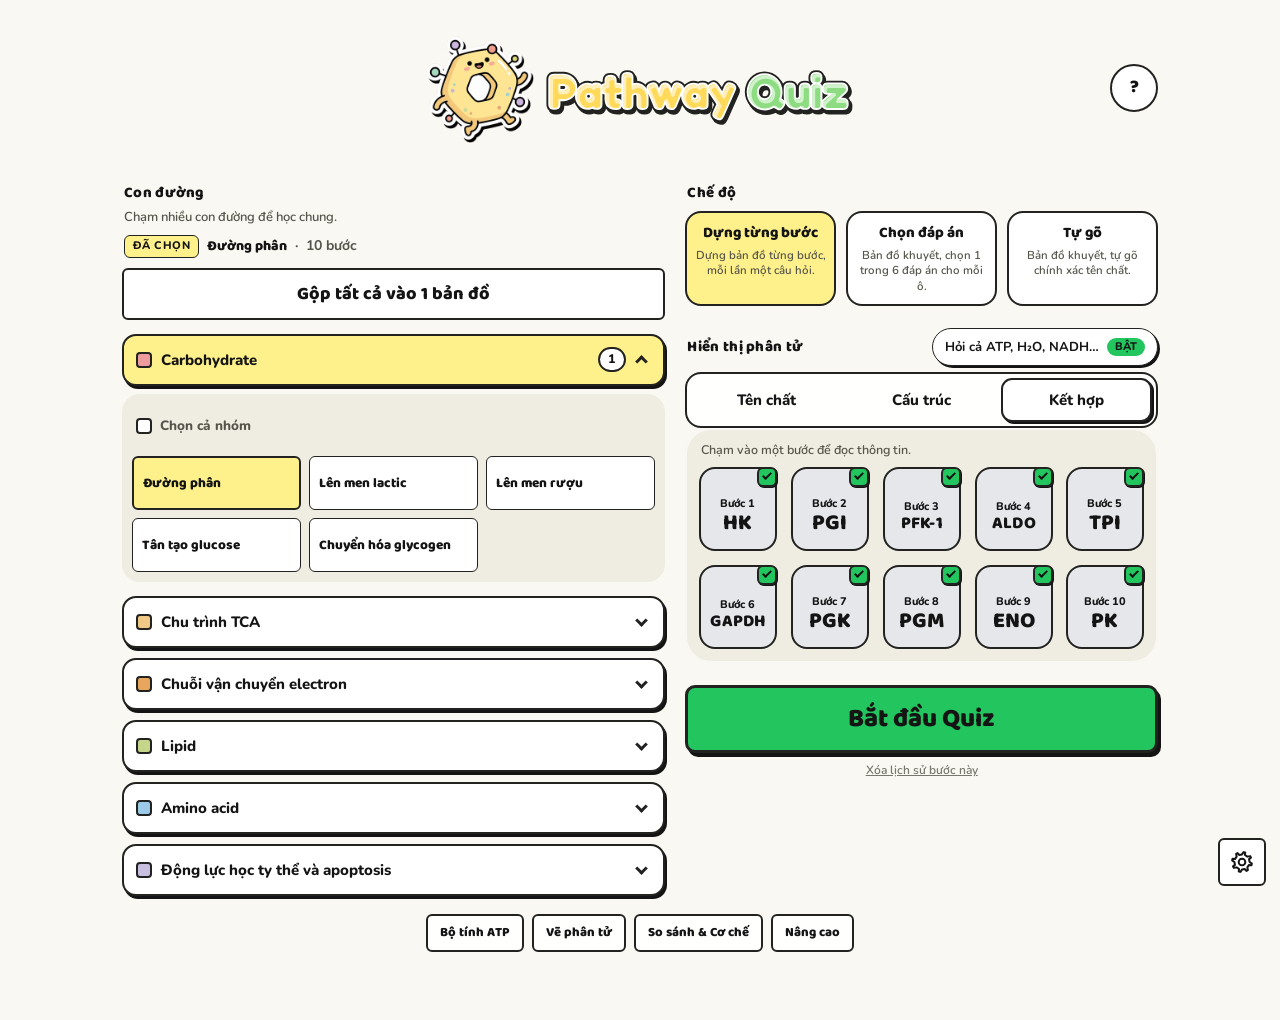
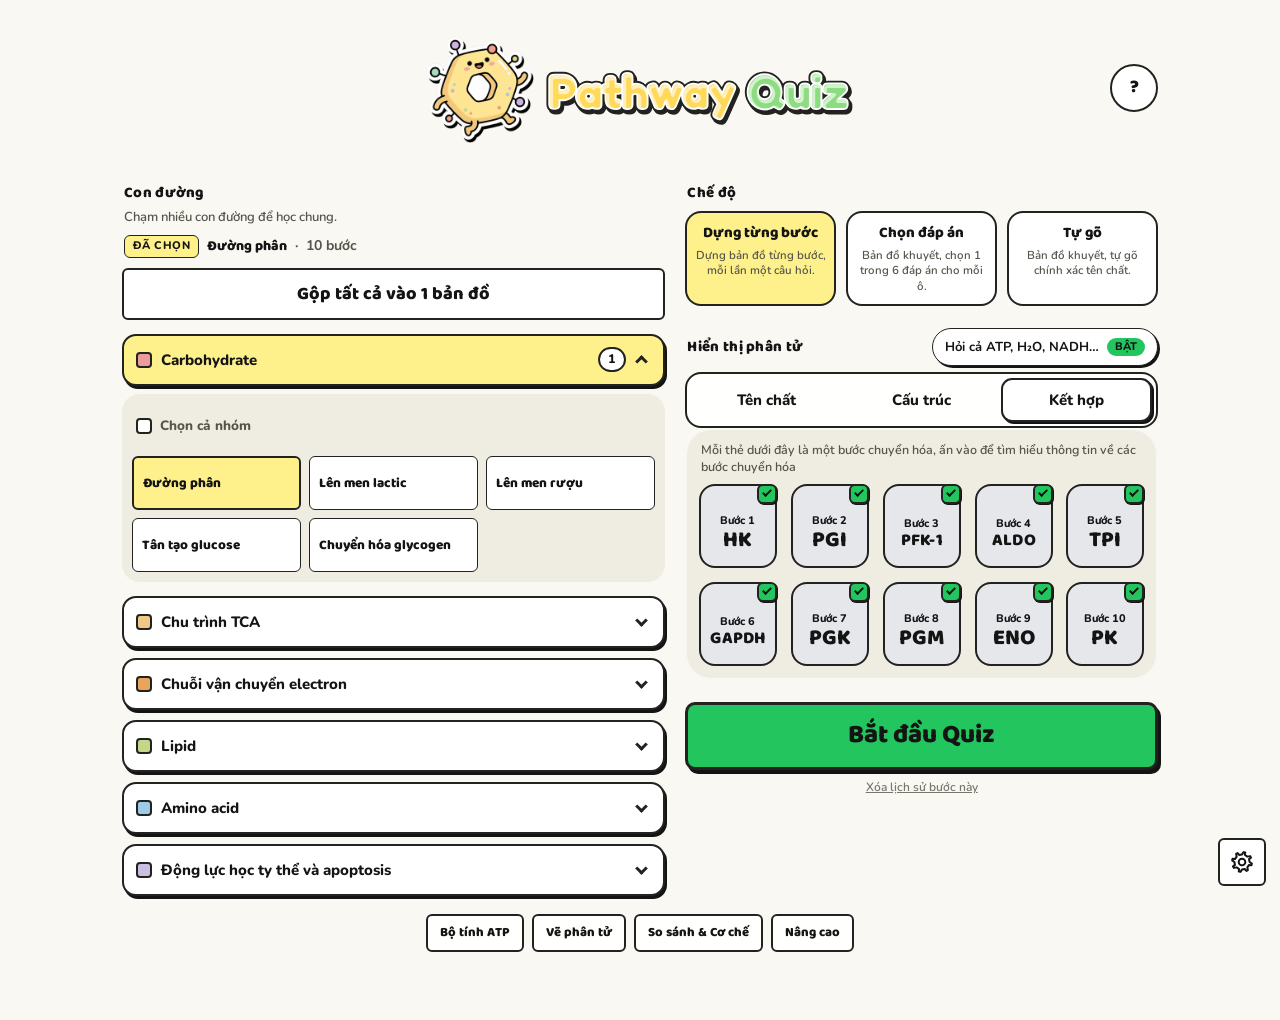
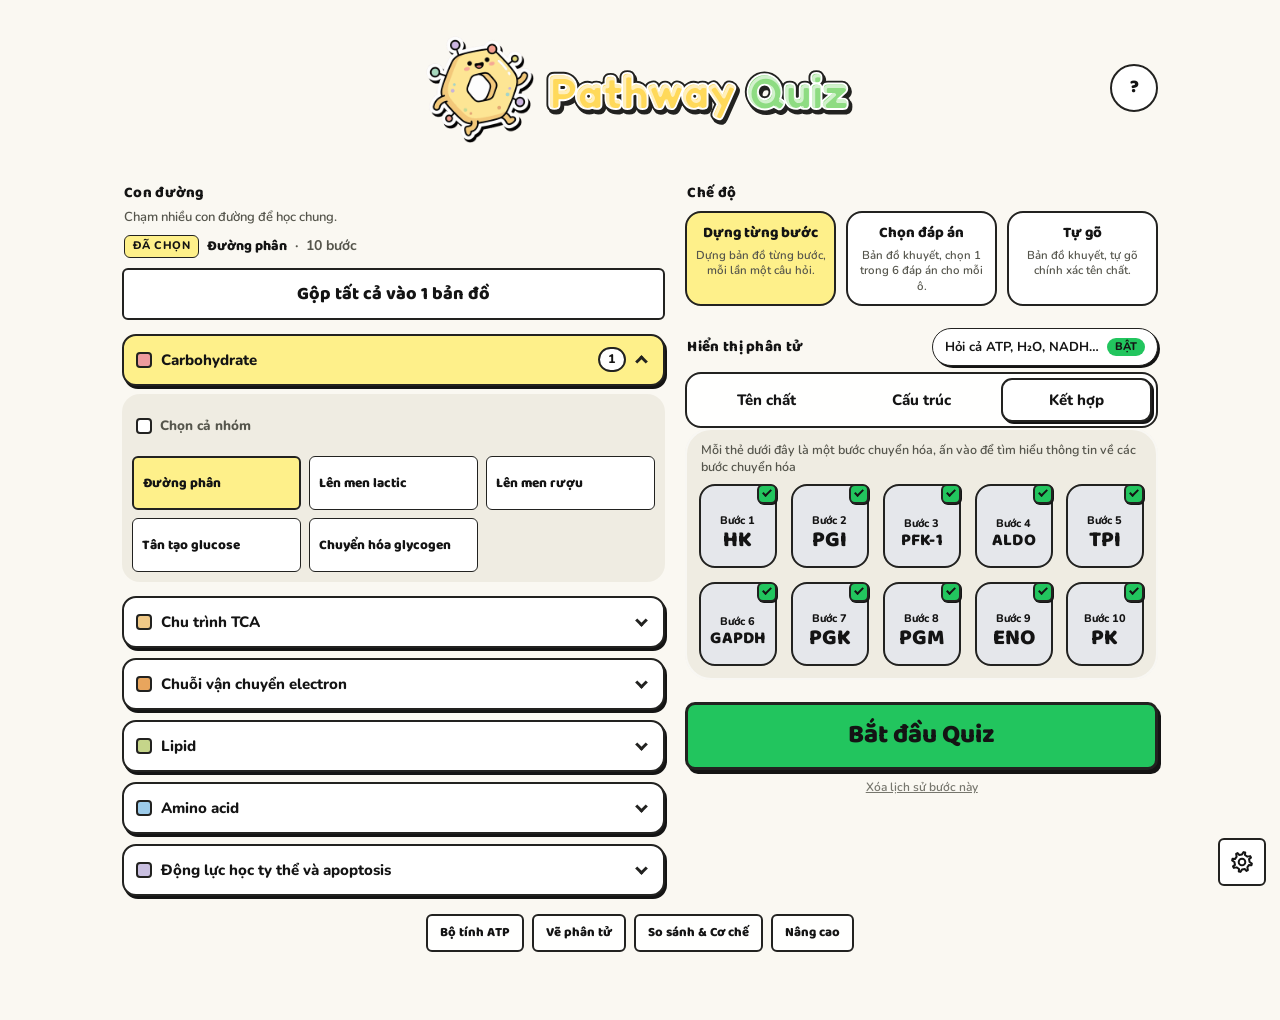
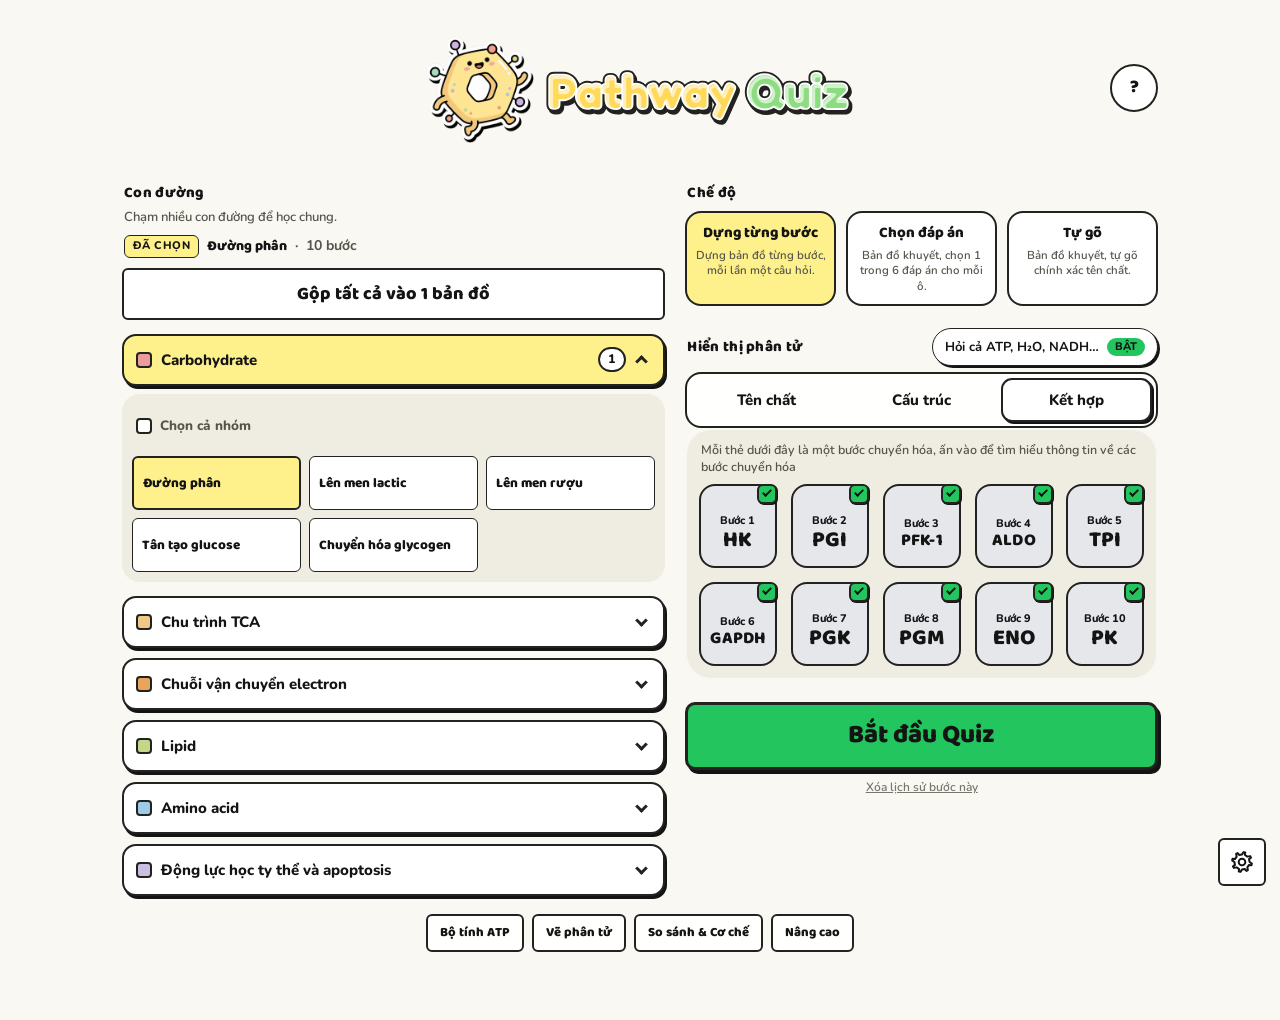
